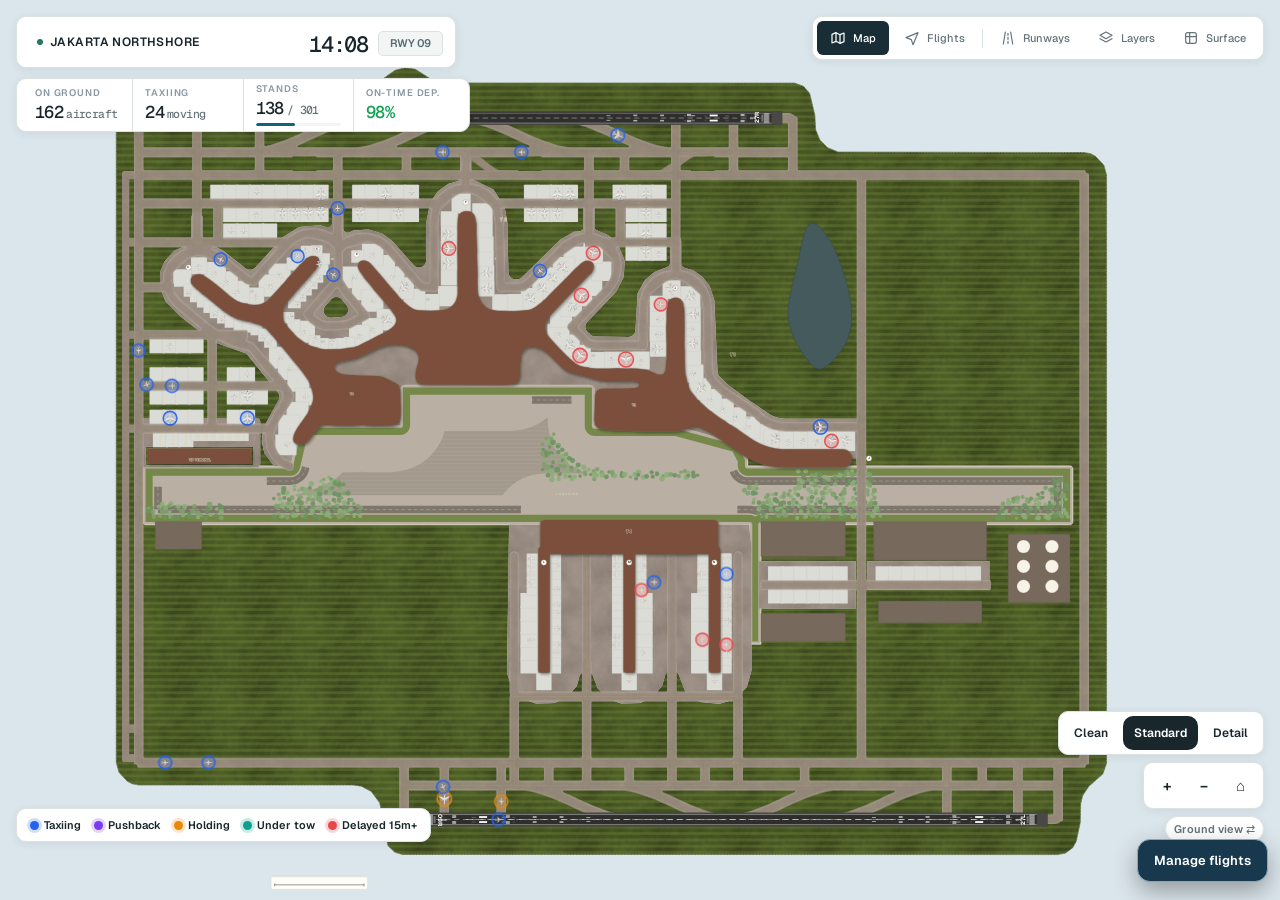
==== Index.html @ 8e3c86de "Add files via upload" ====
<!DOCTYPE html>
<html><head><meta charset="utf-8"/><meta content="width=device-width,initial-scale=1,maximum-scale=1,user-scalable=no" name="viewport"/><title>Jakarta Northshore | Flight Manager v137</title><style>html,body{margin:0;height:100%;background:#eeece6;overflow:hidden;overscroll-behavior:none;position:fixed;width:100%}svg{width:100%;height:100%;display:block;cursor:grab;touch-action:none;user-select:none;-webkit-user-select:none;font-family:"Helvetica Neue",Arial,sans-serif}
.term{fill:#dbc7a6;stroke:#b8a07c;stroke-width:4;stroke-linejoin:round}.t1{fill:none;stroke:#d0b992;stroke-width:2.5;opacity:.7}.t2{fill:none;stroke:#eadcc2;stroke-width:2.5;opacity:.7}
.apron{fill:#eceae4;stroke:#d8d6cd;stroke-width:2.5}.rn{font:700 68px Arial;fill:#fff}
.bxE{fill:#f5f4f0;stroke:#d9bb82;stroke-width:1.5}.bxC{fill:#f5f4f0;stroke:#a6bdd2;stroke-width:1.5}
.ac path{fill:#fff;stroke:#8a8d93;stroke-width:1;vector-effect:non-scaling-stroke}
.jb{stroke:#a39577;stroke-width:5;stroke-linecap:round}
#cn path{fill:none;stroke:#d9b44a;stroke-width:2;stroke-dasharray:8 8;opacity:.75}
#ld path{fill:none;stroke:#e3bf47;stroke-width:2;stroke-linecap:round;opacity:.8}
#ld,.gn,.rl{display:none}.zin #ld{display:inline}.zin .gn{display:inline}.zin .rl{display:inline}
.gn{font:700 13px Arial;fill:#4a3b28}.tb{font:700 15px Arial;fill:#1c1c1c}
.pk{fill:#e0d8c8;stroke:#cfc5b1;stroke-width:3}
.bx{fill:#fffdf8;stroke:#b99b73;stroke-width:3}
.b1{fill:#4a3b28;font-size:56px;font-weight:700;text-anchor:middle}.b2{fill:#4a3b28;font-size:42px;font-weight:700;text-anchor:middle;paint-order:stroke;stroke:#e9dfcd;stroke-width:8}
.b3{fill:#5a4a35;font-size:30px;text-anchor:middle}.b4{fill:#5c5040;font-size:28px;font-weight:600;text-anchor:middle;paint-order:stroke;stroke:#ffffffcc;stroke-width:6px;stroke-linejoin:round}
.pc{fill:#fff;stroke:#7d6a4f;stroke-width:3}.pl{fill:#4a3b28;font-size:34px;font-weight:700;text-anchor:middle;dominant-baseline:middle}
.ti{fill:#3d3223;font:700 70px Georgia,serif}.sub{fill:#6a5a45;font-size:30px}
#lg{position:fixed;left:10px;bottom:10px;max-width:calc(100% - 20px);background:#fffdf8ee;color:#4a3b28;border:1px solid #d6cdb8;border-radius:10px;padding:6px 10px;font:11px Arial;box-shadow:0 2px 8px #0002}#lg .h{cursor:pointer;display:flex;gap:8px;align-items:center}#lg .h b{font-size:12px}#lgb{display:none;margin-top:6px}#lg.open #lgb{display:block}#lg .tw{columns:2;column-gap:14px}#lg table{border-collapse:collapse;margin:2px 0}#lg td,#lg th{padding:0 8px;text-align:right;line-height:1.35}#lg label{display:block}.k{display:inline-block;width:10px;height:10px;margin:0 4px 0 8px;vertical-align:middle;border:2px solid}.k.e{border-color:#d8a24a}.k.c{border-color:#6e9ec7}
</style><style id="live-operations-redesign">
:root{--op-bg:#101317;--op-surf:#1b2026;--op-edge:#323a43;--op-gold:#d5ac70;--op-text:#f5f2e9;--op-muted:#adb5bf}
.hidden-legacy{display:none!important}
#hud{box-sizing:border-box;max-width:580px;padding:0;overflow:hidden;background:rgba(15,19,24,.97);border:1px solid #3c444e;border-radius:18px;color:var(--op-text);box-shadow:0 12px 50px #0005;backdrop-filter:blur(18px)}
.live-nav{padding:13px 16px;display:flex;justify-content:space-between;align-items:center;gap:10px;border-bottom:1px solid var(--op-edge)}
.live-brand{display:flex;align-items:center;gap:7px;flex-wrap:wrap;font-size:11px;font-weight:800;letter-spacing:.09em}.live-brand small{width:100%;margin-left:17px;font-size:10px;color:var(--op-muted);letter-spacing:.06em;font-weight:500}.live-dot{display:inline-block;width:7px;height:7px;flex:none;background:#50d9a3;border-radius:50%;box-shadow:0 0 0 4px #50d9a324}.live-controls{display:flex;gap:5px;flex-shrink:0}#hud .live-controls button{color:#f5f2e9;background:#2a3038;border-color:#414c55;border-radius:9px;font-size:11px;padding:7px 9px}#hud .live-controls button.on{color:#101317;background:var(--op-gold)}
.live-hudline{display:grid;grid-template-columns:1fr 1fr 1fr;padding:12px 16px;gap:8px}.live-hudline>div{min-width:0}.live-label{display:block;font-size:9px;color:var(--op-muted);font-weight:700;letter-spacing:.09em}.live-hudline strong{display:block;margin-top:3px;font-size:17px;font-family:ui-monospace,Menlo,monospace}.live-hudline #flow{background:none;padding:0;color:#f5f2e9;border-radius:0}.live-hudline #pv{color:#58dca9}.live-trafficbar{display:flex;justify-content:space-between;gap:8px;padding:8px 16px;background:#212830;font-size:11px;color:#e9ebed}.live-busy{white-space:nowrap;color:#50d9a3;font-size:9px;letter-spacing:.04em}#hud #stat{padding:9px 16px 11px;color:#acb6c0;font-size:10px;margin:0;border-top:1px solid var(--op-edge)}
#board{background:#15191f;color:var(--op-text);border-color:#414951;border-radius:20px;width:min(630px,calc(100% - 20px));height:min(78vh,760px);box-shadow:0 18px 70px #0008}
#board .bh{padding:13px;gap:7px;background:#1c2229;border-color:#353d45;flex-wrap:wrap}#board .bh button{color:#dce0e4;background:#252c34;border:1px solid #404b55;font-size:12px;padding:9px 12px}#board .bh button.on{background:#d5ac70;color:#15191f;border-color:#d5ac70}#bQ{color:#f5f2e9;background:#11161c;border-color:#46505b;padding:9px 10px;font-size:12px;min-width:100px}#bQ::placeholder{color:#9ea8b3}
.live-board-intro{padding:17px 17px 12px;border-bottom:1px solid #303942}.live-board-intro h3{font-size:24px;margin:6px 0 4px;letter-spacing:-.04em}.live-board-intro p{color:#a6b0bb;margin:0;font-size:11px}.live-ind{font-size:9px;color:#69dfaf;display:inline-flex;gap:8px;align-items:center;letter-spacing:.1em;font-weight:800}
.live-board-row{display:grid;grid-template-columns:36px minmax(0,1fr) 77px;width:100%;gap:10px;padding:16px;text-align:left;background:transparent;color:#f5f2e9;border:0;border-bottom:1px solid #2b343d;cursor:pointer}.live-board-row:hover{background:#252e38}.live-board-logo{padding-top:2px}.live-board-flight{display:flex;gap:8px;align-items:center;flex-wrap:wrap}.live-board-flight b{font-size:15px}.live-board-flight span{font-size:11px;color:#bac3cd}.live-board-details>strong{display:block;font-size:13px;margin:4px 0}.live-board-sub{font-size:11px;color:#a9b3bd}.live-board-sub i{font-style:normal;margin:0 3px}.live-board-status{display:inline-block;margin-top:8px;font-size:10px;padding:4px 8px;border-radius:99px;background:#354253;color:#dfe5ec}.live-board-status.done,.live-board-status.park{background:#1a4534;color:#88e5b3}.live-board-status.hold,.live-board-status.tax{background:#48371c;color:#ffd58a}.live-board-status.dep,.live-board-status.arr,.live-board-status.final{background:#243f61;color:#a7d1ff}.live-board-times{text-align:right}.live-board-times b{display:block;font-size:17px}.live-board-times span{display:block;font-size:10px;color:#a2adba;margin-top:7px}.live-board-times strong{display:block;font-size:13px;margin-top:2px}.live-board-times small{display:block;color:#d5ac70;font-size:10px;margin-top:10px}
#card{background:#151a20;color:#f3f1e9;border-color:#414951;padding:0;overflow:auto;width:380px;max-height:calc(100% - 20px);border-radius:20px;box-shadow:0 18px 70px #0008}
.live-flight-head{background:linear-gradient(145deg,#292f36,#171d25);padding:18px;border-bottom:1px solid #39414b}.live-flight-top{display:flex;justify-content:space-between;align-items:center;color:#acb6c0;font-size:10px}.live-mainline{display:flex;gap:10px;align-items:center;margin-top:16px}.live-mainline strong{display:block;font-size:26px;letter-spacing:-.035em}.live-mainline small{display:block;font-size:12px;color:#acb6c0}.live-route{display:grid;grid-template-columns:1fr auto 1fr;align-items:center;gap:8px;margin-top:22px}.live-route>div:last-child{text-align:right}.live-route b{font-size:29px;letter-spacing:-.03em}.live-route span{display:block;font-size:11px;color:#b6bec7}.live-route-mid{text-align:center;color:#d5ac70;font-size:19px}.live-route-mid small{display:block;color:#a6b0bb;font-size:9px;letter-spacing:.11em}
.live-card-technical{padding:12px 18px}.live-card-title{display:flex;justify-content:space-between;gap:8px;color:#e6ebec;font-weight:700;font-size:12px;margin-bottom:7px}.live-card-title span{font-weight:400;color:#9aa7b3;font-size:9px;text-align:right}.live-card-technical .cht span,.live-card-technical .rs,.live-card-technical .cn{color:#acb6c0}.live-card-technical .chb button{color:#f5f2e9;background:#29323d;border-color:#47515e}.live-card-technical .chip{color:#16201c}.live-card-technical .gr>div span,.live-card-technical .tm span{color:#adbac5}.live-card-technical .gr>div b,.live-card-technical .tm b,.live-card-technical .rt b{color:#f5f2e9}
.live-flight-meta{padding:10px 18px 16px;display:grid;grid-template-columns:1fr 1fr;gap:14px;border-top:1px solid #333d46}.live-flight-meta span,.live-rotation span{display:block;font-size:10px;color:#aeb8c2}.live-flight-meta b{display:block;font-size:13px;margin-top:3px}.live-rotation{background:#212932;padding:13px 18px}.live-rotation b{font-size:15px;display:block;margin:3px 0}
#card .ch{align-items:start}#card .ch .chl{max-width:66%}#card .gr,#card .tms{border-color:#35404a}#card .cn{line-height:1.5}
@media(max-width:700px){#hud{left:8px;top:8px;width:calc(100% - 16px)}.live-nav{padding:10px 11px}.live-brand{font-size:9px}.live-brand small{font-size:9px}.live-hudline{padding:10px 12px}.live-hudline strong{font-size:15px}#hud #stat{font-size:9px}#board{left:5px;right:5px;bottom:5px;width:calc(100% - 10px);height:75vh}#card{left:5px;right:5px;bottom:5px;top:auto;width:calc(100% - 10px);max-height:63vh}.live-board-row{padding:12px;gap:8px}.live-board-flight span{font-size:10px}}
</style><style>/* V10 surface markings are decorative SVG overlays, not aircraft-path modifications */.rwy-v10{opacity:.96}#s:not(.zin) .rwy-v10{opacity:.74}#s .rwy-v10 text{paint-order:stroke;stroke-linejoin:round}</style><style id="v11-stand-realism">
/* V11: aircraft stands are operational markings, not colored parking boxes. */
#sg .bxE,#sg .bxC{fill:none!important;stroke:#a9afb0!important;stroke-width:1.15!important;stroke-dasharray:8 13!important;opacity:.31!important}
.map-canvas.map-wide #sg .bxE,.map-canvas.map-wide #sg .bxC{opacity:.09!important}
.map-canvas.map-close #sg .bxE,.map-canvas.map-close #sg .bxC{opacity:.24!important}
.map-canvas.map-detail #sg .bxE,.map-canvas.map-detail #sg .bxC{opacity:.42!important;stroke:#828e90!important}
#standOpsV11{pointer-events:none;opacity:.8}
#standOpsV11 .stand-leadin{fill:none;stroke:#d4ae45;stroke-width:2.7;stroke-linecap:round;stroke-linejoin:round}
#standOpsV11 .stand-stop{fill:none;stroke:#fbf8e9;stroke-width:2.5;stroke-linecap:square}
.map-canvas.map-wide #standOpsV11{opacity:.12!important}
.map-canvas:not(.map-close):not(.map-detail) #standOpsV11{opacity:.25}
.map-canvas.v9-clean #standOpsV11{opacity:.14!important}
.map-canvas.v9-detail #standOpsV11{opacity:1!important}
.map-canvas.map-detail #standOpsV11 .stand-leadin{stroke-width:3.4}
/* The old boxed-stand shading had become the visual focus; keep concrete aprons continuous. */
#cn{opacity:.26!important}
.map-canvas.map-wide #cn{opacity:.09!important}
.map-canvas.v9-detail #cn{opacity:.48!important}
</style><style id="v14-runway-modes">
#runway-panel{position:fixed;z-index:5;top:var(--layTop,140px);right:12px;width:min(275px,calc(100vw - 24px));padding:11px 12px;border:1px solid #344656;border-radius:14px;background:#131c25f0;color:#edf3f7;font:12px -apple-system,BlinkMacSystemFont,'Segoe UI',sans-serif;box-shadow:0 7px 23px #0003;backdrop-filter:blur(12px)}
#runway-panel .rm-header{display:flex;justify-content:space-between;align-items:center;gap:8px;font-size:10px;letter-spacing:.07em}#rmMode{font-weight:500;color:#c9d2dc;font-size:10px;letter-spacing:0}
.rm-buttons{display:grid;grid-template-columns:repeat(3,1fr);gap:4px;margin-top:10px}.rm-buttons button{border:1px solid #435364;background:#202c38;color:#e9eff5;padding:8px 2px;border-radius:8px;font:600 11px inherit;cursor:pointer}.rm-buttons button.on{background:#c9a16d;color:#19212a;border-color:#c9a16d}
.rm-desc{font-size:10.5px;color:#bdc9d5;margin-top:8px;line-height:1.4}#rmCompare{background:transparent;color:#edd0a4;border:0;border-top:1px solid #354452;margin-top:9px;padding:10px 0 0;text-align:left;font-size:11px;cursor:pointer;width:100%}#rmResults{font-size:10px;color:#d9e3ec;line-height:1.5;margin-top:5px}#rmResults table{width:100%;border-collapse:collapse}#rmResults td,#rmResults th{padding:4px 2px;text-align:right;border-bottom:1px solid #334453;font-size:10px}#rmResults td:first-child,#rmResults th:first-child{text-align:left}#rmResults .active{color:#f4ca8e;font-weight:700}
@media(max-width:700px){#runway-panel{left:12px;right:auto;top:var(--layTop,112px);padding:8px 10px;width:min(290px,calc(100vw - 24px))}#runway-panel .rm-desc{display:none}#runway-panel #rmCompare{padding-top:7px;margin-top:6px}#runway-panel .rm-buttons{margin-top:6px}}
</style><style id="v18-engineering-surfaces">
/* V18: presentation-only aviation cartography. Never modifies the navigation network. */
#s #v18-apron-ops,#s #v18-junction-markings{pointer-events:none}
#s #v18-apron-ops{opacity:.38;transition:opacity .2s}
#s.map-wide #v18-apron-ops{opacity:0}
#s.map-close #v18-apron-ops{opacity:.29}
#s.map-detail #v18-apron-ops{opacity:.84}
#s.v17-surface #v18-apron-ops{opacity:.85}
#s.v17-surface.map-detail #v18-apron-ops{opacity:1}
#s .v18-equipment-zone{fill:none;stroke:#edf0e9;stroke-width:1.8;stroke-dasharray:9 7;opacity:.7}
#s .v18-safety{fill:none;stroke:#bf704d;stroke-width:1.5;stroke-dasharray:10 8;opacity:.68}
#s .v18-stand-hatch{stroke:#f2eee3;stroke-width:1.25;opacity:.7}
#s .v18-service-road{stroke:#f1efe7;stroke-width:1.7;stroke-dasharray:12 7;opacity:.65;fill:none}
#s #v18-junction-markings{opacity:.35}
#s.map-wide #v18-junction-markings{opacity:0}
#s.map-detail #v18-junction-markings{opacity:.7}
#s.v17-surface #v18-junction-markings{opacity:.82}
#s .v18-centerline-shadow{fill:none;stroke:#6b654a;stroke-width:3.2;opacity:.13}
#s .v18-centerline-hi{fill:none;stroke:#f8d45c;stroke-width:1.1;opacity:.5}
#s #tg .term{filter:drop-shadow(5px 7px 4px #3c47422e)}
#s #roof-v13{opacity:.95!important}
#s #v18-roof-light{pointer-events:none;opacity:.44}
#s #v18-roof-light path{fill:none;stroke:#f8f6e9;stroke-width:9;opacity:.25}
#s.map-wide #v18-roof-light{opacity:.15}
#s.map-detail #v18-roof-light{opacity:.8}
#s.v17-surface #v18-roof-light{opacity:.77}
#s #v18-gse-labels{pointer-events:none;opacity:0}
#s.map-detail #v18-gse-labels{opacity:.8}
#s #v18-gse-labels text{font:600 12px ui-monospace,Menlo,monospace;fill:#505b5b;paint-order:stroke;stroke:#d7d9d2;stroke-width:3}
@media(prefers-reduced-motion:reduce){#s #v18-apron-ops{transition:none}}
</style><style id="v20-architecture-style">
/* V20 architectural roof and dispersed remote-stand pavement; purely visual. */
#v20-roof{pointer-events:none}#v20-roof .roof-bay{fill:#d7c8ac;stroke:#b5a487;stroke-width:2.1}
#v20-roof .roof-bay.alt{fill:#e3d5bb}#v20-roof .roof-bay.core{fill:#c8b797}
#v20-roof .roof-seam{stroke:#b5a78d;stroke-width:2;opacity:.7;fill:none}
#v20-roof .roof-skylight{fill:#9db9c1;stroke:#eff5eb;stroke-width:2;opacity:.85}
#v20-roof .roof-crown{stroke:#faf1dc;stroke-width:3;opacity:.72;fill:none}
#v20-remote-aprons{pointer-events:none}#v20-remote-aprons .pad{fill:#dcdcd6;stroke:#aeb5b4;stroke-width:2}
#v20-remote-aprons .edge{fill:none;stroke:#f6f7ed;stroke-width:1.5;stroke-dasharray:11 10;opacity:.8}
#v20-remote-aprons .svc{fill:none;stroke:#b7b5a7;stroke-width:3;stroke-dasharray:14 9;opacity:.9}
#v20-remote-aprons .gse{fill:#a7aeb1;stroke:#f2f1e8;stroke-width:1.3}
#v20-objects{pointer-events:none}#v20-objects .service-building{fill:#c9cbbf;stroke:#9b9f93;stroke-width:3}
#v20-objects .service-roof{fill:none;stroke:#e8e9dc;stroke-width:3}
.map-canvas.map-wide #v20-roof{opacity:.56}.map-canvas.map-wide #v20-remote-aprons .edge,.map-canvas.map-wide #v20-remote-aprons .svc,.map-canvas.map-wide #v20-remote-aprons .gse{display:none}
.map-canvas:not(.map-detail):not(.map-close) #v20-roof .roof-seam{opacity:.35}
.map-canvas:not(.map-detail):not(.map-close) #v20-remote-aprons .gse{display:none}
</style><style id="v22-terminal-calm">
/* single calm roof: remove banded bays, skylights, bay pattern and hatching */
html body #roof-v13,html body #v18-roof-light,html body #v20-roof .roof-seam,html body #v20-roof .roof-skylight,html body #v20-roof .roof-crown{display:none!important}
html body #v20-roof .roof-bay,html body #v20-roof .roof-bay.alt,html body #v20-roof .roof-bay.core{fill:#e6d6b8!important;stroke:none!important;opacity:1!important}
html body #v20-roof .roof-bay,html body #v20-roof .roof-bay.alt,html body #v20-roof .roof-bay.core{fill:#e5d5b6!important;stroke:#e5d5b6!important;stroke-width:3px!important}
html body #tg .term{fill:#e3d3b4!important;stroke:#bba580!important;stroke-width:3!important;filter:drop-shadow(0 6px 5px #2f3a3a30)!important}
html body #tg .t1{stroke:#cdb892!important;opacity:.55!important}
html body #tg .t2{stroke:#f3ead8!important;opacity:.7!important;stroke-width:2.5!important}
/* labels: names on terminals only, no empty cards */
html body .map-canvas:not(.map-detail) .bx{display:none!important}
html body .b1{font-size:50px!important;letter-spacing:.06em;fill:#5b4a33!important;paint-order:stroke;stroke:#f1e6d1;stroke-width:9px;stroke-linejoin:round}
html body .bx{rx:18;fill:#fffaf0!important;stroke:#cdb892!important;stroke-width:2!important;filter:drop-shadow(0 2px 3px #0002)}
/* apron: calmer tone, stand furniture only when close or in detail */
html body .apron{fill:#d3d5cf!important;stroke:#b9bdb6!important;stroke-width:2!important}
html body .map-canvas:not(.map-detail) #ld,html body .map-canvas:not(.map-detail) #cn,html body .map-canvas:not(.map-detail) #v18-apron-ops,html body .map-canvas:not(.map-detail) #standOpsV11,html body .map-canvas:not(.map-detail) #v18-gse-labels,html body .map-canvas:not(.map-detail) #v18-junction-markings{display:none!important}
html body .map-canvas.map-detail #ld{opacity:.55}
html body .map-canvas.map-detail #v18-apron-ops,html body .map-canvas.map-detail #standOpsV11{opacity:.5}
html body .map-canvas.map-close #sg .bxE,html body .map-canvas.map-close #sg .bxC{opacity:.16!important}
</style><style id="v24-art">
html body .apron{fill:#d9d3cf!important;stroke:#bdb6b2!important}

html body .map-canvas.map-wide #v24-trees circle:nth-child(odd){display:none}
</style><style id="v27-term-detail-css">
html body #tg .term{fill:#7b4f3b!important;stroke:none!important;filter:drop-shadow(0 3px 6px rgba(60,80,100,.28))}
html body #v20-roof,html body #sg .jb{display:none!important}
html body .map-canvas:not(.map-detail) .stand-leadin{opacity:.25}
html body .map-canvas.map-wide #v27-term-detail path:nth-of-type(n+3),html body .map-canvas.map-wide #v27-term-detail g{display:none}
html body .gn{paint-order:stroke;stroke:#fff;stroke-width:3px;fill:#33424f}
</style><style id="v58-rotation-details">
html body #card .v58-rotation{padding:3px 16px 20px;color:#1b2931;font:13px -apple-system,BlinkMacSystemFont,'Segoe UI',sans-serif}
html body #card .v58-heading{display:flex;align-items:flex-start;justify-content:space-between;gap:8px;margin:3px 0 14px}
html body #card .v58-heading strong{font-size:15px}html body #card .v58-heading span{font-size:10px;color:#52626d;white-space:nowrap;margin-top:3px}
html body #card .v58-stage{background:#fff;border:1px solid #d9e1e1;border-radius:14px;padding:13px;margin:0 0 12px;box-shadow:0 2px 9px #1b30300a}
html body #card .v58-leg-head{display:grid;grid-template-columns:1fr auto;align-items:center;gap:2px 8px}html body #card .v58-leg-head span{font-size:10px;font-weight:800;letter-spacing:.09em;color:#67747d}html body #card .v58-leg-head strong{font-size:19px;color:#142630}html body #card .v58-leg-head small{grid-column:1 / -1;font-size:11px;color:#566772}
html body #card .v58-route{display:flex;gap:9px;align-items:center;margin:15px 0 12px}html body #card .v58-route b{font-size:23px;letter-spacing:-.04em}html body #card .v58-route span{color:#9aabb2}html body #card .v58-route small{margin-left:auto;text-align:right;max-width:46%;font-size:10px;color:#52646e}
html body #card .v58-pair{display:grid;gap:0;border-top:1px solid #e1e7e7}html body #card .v58-event{display:grid;grid-template-columns:minmax(0,1fr) auto;gap:2px 8px;padding:9px 0;border-bottom:1px solid #edf0f0}html body #card .v58-event:last-child{border-bottom:0}html body #card .v58-event span{font-size:12px;color:#40525c}html body #card .v58-event b{font-size:14px;color:#152731;font-variant-numeric:tabular-nums}html body #card .v58-event small{grid-column:1/-1;font-size:10px;color:#70818a}
html body #card .v58-turn{background:#e7eeed;border:1px solid #cfdbd9;border-radius:14px;padding:14px;margin:0 0 12px}html body #card .v58-turn-title{display:flex;justify-content:space-between;align-items:center;gap:8px;margin-bottom:13px}html body #card .v58-turn-title span{font-size:11px;letter-spacing:.06em;font-weight:800;color:#304b4d}html body #card .v58-turn-title strong{font-size:12px;color:#213942}
html body #card .v58-turn-grid{display:grid;grid-template-columns:1fr 1fr;gap:10px}html body #card .v58-turn-grid>div{background:#fff;border-radius:9px;padding:11px}html body #card .v58-turn-grid small{display:block;color:#586b73;font-size:10px;margin-bottom:5px}html body #card .v58-turn-grid b{font-size:19px}html body #card .v58-meter{height:4px;background:#c9d7d6;border-radius:8px;margin:13px 0}html body #card .v58-meter span{display:block;width:100%;height:100%;background:#658e91;border-radius:8px}
html body #card .v58-note{font-size:11px;line-height:1.55;color:#415963;margin:9px 0 0}html body #card .v58-swing{margin-top:11px;font-weight:750;font-size:11px;color:#36645d;padding:8px;border:1px solid #aaccc4;border-radius:8px;background:#f4faf8}
html body #card .v58-unlinked{padding:15px;border:1px dashed #b8c7cb;border-radius:12px;color:#50646e;font-size:12px;margin-bottom:11px}html body #card .v58-standalone{padding:12px 15px}
@media(max-width:390px){html body #card .v58-heading{display:block}html body #card .v58-heading span{display:block;margin-top:4px}html body #card .v58-route small{max-width:40%}}
</style><style id="v83-geist-system">
/* v83: single typography authority across the simulation, boards and overlays.
   Fonts are named with Google Fonts as optional remote delivery. Offline single-file
   deployments gracefully fall back to the OS sans/mono fonts. */
@import url('https://fonts.googleapis.com/css2?family=Geist:wght@400;500;600;700&family=Geist+Mono:wght@400;500;600&display=swap');
:root,html,html body{
 --jn-font:"Geist","Inter",-apple-system,BlinkMacSystemFont,"Segoe UI",Arial,sans-serif;
 --jn-mono:"Geist Mono","SFMono-Regular",Consolas,"Liberation Mono",monospace;
 --u-font:var(--jn-font);
 --jn-regular:400;--jn-medium:500;--jn-semibold:600;
 --jn-display:24px;--jn-title:18px;--jn-body:13px;--jn-caption:11px;
 --jn-tight:-.025em;--jn-label:.055em;
}
html body,html body button,html body input,html body select,html body textarea,
html body #hud,html body #card,html body #board,html body #lay,
html body #lg,html body #runway-panel,html body #ops-v16,
html body #v9-tools,html body #v16-map-key,html body #v70-kpi,
html body #v74-ac,html body #v79-audit,
html body #v49-modal,html body #v49-detail,
html body #s text,html body svg text{
 font-family:var(--jn-font)!important;
 font-synthesis:none;
 -webkit-font-smoothing:antialiased;
 text-rendering:optimizeLegibility;
}
/* Data-first hierarchy: normal text should be quiet. */
html body #hud .live-brand, html body #hud .live-brand b,
html body #v74-ac .top b,html body #v79-audit h1,
html body #card h2,html body #board h2,
html body #v74-ac .v81-id h1{
 font-family:var(--jn-font)!important;font-weight:600!important;letter-spacing:var(--jn-tight)!important;
}
html body #hud .live-label,html body #board .live-label,
html body #card .live-label,html body #v74-ac .v81-grid span,
html body #v74-ac .v81-id small,html body #v74-ac .v81-year,
html body #v79-audit .metric span{
 font-family:var(--jn-font)!important;font-weight:500!important;
 letter-spacing:var(--jn-label)!important;
}
html body #board .jb-main strong,html body #card .v53-hero-top strong,
html body #card .v58-leg-head strong,
html body #card .v58-heading strong,html body #v74-ac .v81-flight,
html body #v74-ac .v81-line b,html body #v74-ac .v81-date,
html body #v74-ac .v81-grid b,
html body #v79-audit .audit-row b{
 font-family:var(--jn-font)!important;font-weight:600!important;
 letter-spacing:-.015em!important;
}
html body #hud .live-hudline strong,html body #hud #clk,
html body #board .jb-time b,html body #board .jb-gate b,
html body #card .v58-event b,html body #card .v58-turn-grid b,
html body #card .tms b,html body #card .jc-tele b,
html body #v70-kpi .v70k b,
html body #v74-ac .v78-time b,
html body #v79-audit .metric b{
 font-family:var(--jn-mono)!important;font-weight:500!important;
 font-variant-numeric:tabular-nums slashed-zero!important;
 letter-spacing:-.035em!important;
}
html body #card .v57-tabs button,html body #board .bh button,
html body #hud button,html body #runway-panel button,
html body #ops-v16 button,html body #v79-audit button,
html body #v74-ac button{
 font-family:var(--jn-font)!important;font-weight:500!important;
 letter-spacing:0!important;
}
html body #v74-ac .v81-pill,html body #v74-ac .v78-chip,
html body #v74-ac .v77-pair,html body #card .chip,
html body #board .live-board-status{
 font-family:var(--jn-font)!important;font-weight:500!important;
 letter-spacing:0!important;
}
/* Replace device-dependent emoji on aircraft history with typographic vector-like text glyphs. */
html body #v74-ac .v81-line i{
 font-family:var(--jn-font)!important;font-weight:500!important;
 font-style:normal!important;color:#8294a0!important;
}
/* Unified aircraft history density: headings and status cannot overshadow routes. */
html body #v74-ac .v81-id h1{font-size:25px!important;line-height:1.13!important}
html body #v74-ac .v81-flight{font-size:13.5px!important}
html body #v74-ac .v81-line b{font-size:15px!important}
html body #v74-ac .v81-meta{font-size:11.5px!important;font-weight:400!important}
html body #v74-ac .v81-day{font-weight:500!important}
html body #v74-ac .v81-pill{font-size:10px!important}
/* Give numeric data its own typeface even against legacy font shorthands. */
html body #hud #clk{font:500 21px/1.1 var(--jn-mono)!important;font-variant-numeric:tabular-nums!important}
html body #hud .live-hudline strong{font:500 18px/1.1 var(--jn-mono)!important;font-variant-numeric:tabular-nums!important}
html body #board .jb-time b{font:500 18px/1.1 var(--jn-mono)!important}
html body #board .jb-gate b{font:500 20px/1.1 var(--jn-mono)!important}
html body #v70-kpi .v70k b{font:500 17px/1.1 var(--jn-mono)!important}
html body #v74-ac .v78-time b{font:500 19px/1.1 var(--jn-mono)!important}
/* Legacy SVG labels preserve their established sizes and positioning. */
@media(max-width:700px){
 html body #v74-ac .v81-id h1{font-size:24px!important}
 html body #board .jb-main strong{font-size:15px!important}
 html body #v74-ac .v81-line b{font-size:14px!important}
}
</style><style id="v90-customer-facing">#v79-launch,#v89-open,#v79-audit,#v84-util,#v86-review,#v89-overlay{display:none!important}</style><style id="v97-unified-customer-design">
/* JN v97: one passenger-facing interface language; no schedule or simulation edits. */
:root{
 --jn-bg:#f3f6f9;--jn-surface:#fff;--jn-soft:#f5f7fa;--jn-ink:#132536;
 --jn-muted:#617486;--jn-edge:#e1e8ef;--jn-accent:#2563eb;
 --jn-good:#15845c;--jn-warn:#aa6815;--jn-bad:#bb4b4b;
 --jn-radius:14px;--jn-radius-sm:9px;
 --jn-elevation:0 2px 8px rgba(15,33,52,.045),0 12px 34px rgba(15,33,52,.09);
 --u-ink:var(--jn-ink);--u-sub:var(--jn-muted);--u-line:var(--jn-edge);
 --u-chip:var(--jn-soft);--u-card:#fff;--u-acc:var(--jn-accent);--u-r:var(--jn-radius);
}
/* Shared outer sheet/card language. */
html body #card,html body #board,html body #v74-ac{color:var(--jn-ink)!important;background:var(--jn-bg)!important;font-family:var(--jn-font)!important}
html body #card{background:#fff!important;border:1px solid var(--jn-edge)!important;border-radius:var(--jn-radius)!important;box-shadow:var(--jn-elevation)!important}
html body #hud,html body #ops-v16,html body #v70-kpi,html body #lg,
html body #lay,html body #runway-panel,html body #v9-tools .v9-stack,
html body #v9-tools .v9-zoom{border-color:var(--jn-edge)!important;border-radius:var(--jn-radius)!important;box-shadow:var(--jn-elevation)!important}
/* A common typography hierarchy: 400 body / 500 labels / 600 emphasis. */
html body #card small,html body #board small,html body #v74-ac small{font-family:var(--jn-font)!important}
html body #card .jc-route b,html body #board .jb-time b,
html body #v74-ac .v81-id h1{font-weight:600!important;letter-spacing:-.035em!important}
html body #card .v53-time-grid b,html body #card .tms b,
html body #v74-ac .v78-time b,html body #v74-ac .v81-meta{
 font-family:var(--jn-mono)!important;font-weight:500!important;font-variant-numeric:tabular-nums!important}
/* Flight card: simplify nested panels and repeated grey fills. */
html body #card .v53-hero{background:#182c3e!important;color:#fff!important;border-radius:var(--jn-radius)!important;box-shadow:none!important}
html body #card .v53-time-grid>div,html body #card .tms>.tm,
html body #card .jc-tele>div{background:var(--jn-soft)!important;border:1px solid var(--jn-edge)!important;border-radius:var(--jn-radius-sm)!important;box-shadow:none!important}
html body #card .jc-gate,html body #card .v70-chain{border:1px solid var(--jn-edge)!important;border-radius:var(--jn-radius-sm)!important;box-shadow:none!important}
html body #card .v57-tabs{background:#fff!important;border-bottom:1px solid var(--jn-edge)!important}
html body #card .v57-tabs button{border-radius:var(--jn-radius-sm)!important}
/* Flight board: remove competing dark, industrial display language. */
html body #board{border:1px solid var(--jn-edge)!important;box-shadow:var(--jn-elevation)!important}
html body #board .bh,html body #board #bF{background:#fff!important;border-bottom:1px solid var(--jn-edge)!important}
html body #board .bh button,html body #board #bF button{font-weight:500!important;border-radius:var(--jn-radius-sm)!important}
html body #board .bh button.on,html body #board #bF button.on{background:#eaf1ff!important;color:#1a56c3!important}
html body #board #bQ{background:var(--jn-soft)!important;border:1px solid var(--jn-edge)!important;color:var(--jn-ink)!important;border-radius:var(--jn-radius-sm)!important}
html body #board #v46-board-summary{background:var(--jn-soft)!important;color:var(--jn-muted)!important;border-bottom:1px solid var(--jn-edge)!important;font-weight:500!important;letter-spacing:.02em!important}
html body #board #bList{background:#fff!important}
html body #board #bList .jb-hour{background:#eef2f6!important;color:#496073!important;border-block:1px solid var(--jn-edge)!important;font-weight:600!important}
html body #board #bList .jb-row{background:#fff!important;color:var(--jn-ink)!important;border-bottom:1px solid var(--jn-edge)!important;transition:background .15s!important}
html body #board #bList .jb-row:hover{background:#f5f8fc!important}
html body #board #bList .jb-main strong,html body #board #bList .jb-time b,
html body #board #bList .jb-gate b{color:var(--jn-ink)!important;font-weight:600!important}
html body #board #bList .jb-meta,html body #board #bList .jb-main small{color:var(--jn-muted)!important}
html body #board #bList .jb-s.ok{color:var(--jn-good)!important}
html body #board #bList .jb-s.late{color:var(--jn-bad)!important}
html body #board #bList .jb-s.warn{color:var(--jn-warn)!important}
html body #board #bList .jb-s.blue{color:#225fc5!important}
/* Aircraft history: same surface hierarchy, radius, status semantics as flights. */
html body #v74-ac{background:var(--jn-bg)!important;color:var(--jn-ink)!important}
html body #v74-ac .top{background:#fff!important;color:var(--jn-ink)!important;border-bottom:1px solid var(--jn-edge)!important;box-shadow:0 1px 3px rgba(15,33,52,.035)!important}
html body #v74-ac .top b,html body #v74-ac .top .back{color:var(--jn-ink)!important;font-weight:600!important}
html body #v74-ac .v81-head{background:#182c3e!important;color:#fff!important;border-bottom:0!important}
html body #v74-ac .v81-id h1{color:#fff!important}
html body #v74-ac .v81-grid{border-color:#455768!important}
html body #v74-ac .v81-grid .cell{border-color:#455768!important}
html body #v74-ac .v81-year,html body #v74-ac .v81-day,
html body #v74-ac .v78-day{background:#eaf0f5!important;color:#395166!important;border-color:var(--jn-edge)!important;font-weight:600!important}
html body #v74-ac .v81-leg,html body #v74-ac .v78-card{background:#fff!important;border-bottom:1px solid var(--jn-edge)!important}
html body #v74-ac .v81-flight,html body #v74-ac .v81-line b,
html body #v74-ac .v78-rte{color:var(--jn-ink)!important;font-weight:600!important}
html body #v74-ac .v81-pill,html body #v74-ac .v78-chip{
 border-radius:6px!important;font-weight:500!important}
html body #v74-ac .v81-pill.pair,html body #v74-ac .v78-chip.pair{background:#e9f6f0!important;color:#176e50!important}
html body #v74-ac .v81-pill.late,html body #v74-ac .v78-chip.warn{background:#fff1de!important;color:#996019!important}
html body #v74-ac .v81-pill.live{background:#eaf1ff!important;color:#245cc0!important}
html body #v74-ac .v81-dot.ok{background:var(--jn-good)!important}
html body #v74-ac .v81-dot.late{background:var(--jn-warn)!important}
html body #v74-ac .v81-code{background:var(--jn-soft)!important;border-radius:6px!important;color:var(--jn-muted)!important}
html body #v74-ac .v78-box{background:var(--jn-soft)!important;border:1px solid var(--jn-edge)!important;border-radius:var(--jn-radius-sm)!important}
/* Uniform interaction affordance and compact screens. */
html body :is(#card,#board,#v74-ac) button:focus-visible{outline:2px solid var(--jn-accent)!important;outline-offset:2px!important}
@media(max-width:700px){html body #board{border-radius:16px 16px 0 0!important}html body #card{border-radius:16px!important}}
</style>

<style id="v100-history-and-status">
/* v100: Preserve aircraft history row structure; scan flight times on the right. */
html body #v74-ac .v100-leg{padding:13px 16px!important}
html body #v74-ac .v100-leg .v81-leghead{display:flex!important;align-items:center;gap:8px!important;flex-wrap:wrap!important;min-width:0}
html body #v74-ac .v100-leg .v81-flight{font-family:var(--jn-font),sans-serif!important;font-weight:600!important;font-size:15px!important;letter-spacing:-.02em!important}
html body #v74-ac .v100-leg .v81-date{font-family:var(--jn-font),sans-serif!important;font-weight:500!important;font-size:12px!important}
html body #v74-ac .v100-leg .v81-dot{width:7px!important;height:7px!important;background:#277962!important}
html body #v74-ac .v100-leg .v81-dot.late{background:#c77d30!important}
html body #v74-ac .v100-leg .v81-dot.live{background:#277962!important}
html body #v74-ac .v100-leg .v100-pair{font-family:var(--jn-font),sans-serif;color:#73838a;font-size:11px;line-height:1.35;margin-left:auto;text-align:right;font-weight:400}
html body #v74-ac .v100-leg .v100-sep{color:#9ca9ad;margin:0 2px}
html body #v74-ac .v100-leg .v100-status{font-size:10px;font-weight:600;letter-spacing:.02em;color:#a86a22}
html body #v74-ac .v100-leg .v100-status.live{color:#24765e}
html body #v74-ac .v100-legbody{display:grid;grid-template-columns:minmax(0,1fr) auto;column-gap:9px;align-items:start;margin-top:12px}
html body #v74-ac .v100-leg .v81-route{display:grid;grid-template-rows:repeat(2,minmax(30px,auto));align-items:center;gap:6px!important;margin-top:0!important;min-width:0}
html body #v74-ac .v100-leg .v81-line{gap:5px!important;min-height:30px;min-width:0;flex-wrap:nowrap!important}
html body #v74-ac .v100-leg .v81-line i{width:15px;flex:0 0 15px;font-size:16px}
html body #v74-ac .v100-leg .v81-line b{font-family:var(--jn-font),sans-serif!important;font-weight:600!important;font-size:14px!important;overflow:hidden;text-overflow:ellipsis;white-space:nowrap;min-width:0}
html body #v74-ac .v100-leg .v81-code{padding:3px 4px!important;flex:0 0 auto;font-size:10px!important;font-weight:500!important;border-radius:4px!important}
html body #v74-ac .v100-times-col{display:grid;grid-template-rows:repeat(2,minmax(30px,auto));gap:6px;align-items:center}
html body #v74-ac .v100-times{display:grid;grid-template-columns:76px 76px;gap:6px;align-items:center;min-height:30px}
html body #v74-ac .v100-time{display:flex;align-items:baseline;justify-content:flex-end;gap:4px;white-space:nowrap}
html body #v74-ac .v100-time small{font:500 9px/1.4 var(--jn-font),sans-serif!important;color:#849198!important}
html body #v74-ac .v100-time b{font:500 13px/1.3 var(--jn-mono),monospace!important;color:#1b2e35!important;letter-spacing:-.045em!important;font-variant-numeric:tabular-nums!important}
html body #v74-ac .v100-time.actual b{font-weight:600!important}
html body #v74-ac .v100-time sup{font:500 8px var(--jn-font),sans-serif;letter-spacing:0;color:#778891;margin-left:1px;vertical-align:super}
@media(max-width:390px){
 html body #v74-ac .v100-leg{padding-left:12px!important;padding-right:12px!important}
 html body #v74-ac .v100-legbody{column-gap:5px}
 html body #v74-ac .v100-times{grid-template-columns:69px 69px;gap:4px}
 html body #v74-ac .v100-time{gap:3px}
 html body #v74-ac .v100-time b{font-size:12px!important}
 html body #v74-ac .v100-leg .v81-line b{font-size:13px!important}
}
/* Accessible status information: light neutral surface and readable contrast. */
html body #card .v53-hero{background:#eef5f3!important;color:#1b3034!important;border:1px solid #d9e7e2!important;box-shadow:none!important;border-radius:8px!important}
html body #card .v53-hero-top strong{color:#193931!important}
html body #card .v53-hero-top small{color:#536a66!important}
html body #card .v53-hero p{color:#4a6661!important}
html body #card .v53-hero .v53-signal{background:#27946f!important}
</style>

<style id="v101-ui-fixes">
/* v101: customer-facing terminology + history emphasis + cleanup */
html body #card .jc-tele{border-left:0!important;margin:0 16px 14px!important}
html body #card .jc-tele>div{border:1px solid var(--jn-edge)!important;padding:12px 14px!important;border-radius:12px!important;background:var(--jn-soft)!important}
html body #card .v53-hero,
html body #card .v53-hero-top{background:#eef5f3!important;color:#1b3034!important}
html body #card .v53-hero{border:1px solid #d9e7e2!important;border-radius:12px!important;box-shadow:none!important}
html body #card .v53-hero strong,
html body #card .v53-hero-top strong{color:#193931!important}
html body #card .v53-hero p,
html body #card .v53-hero small,
html body #card .v53-hero-top small{color:#536a66!important;opacity:1!important}
html body #card .v53-hero .v53-signal{background:#27946f!important;box-shadow:0 0 0 4px rgba(39,148,111,.14)!important}
html body #v74-ac .v100-time small{color:#8b989f!important;opacity:.78!important}
html body #v74-ac .v100-time:not(.actual) b{color:#74848d!important;font-weight:500!important}
html body #v74-ac .v100-time.actual b{color:#16262f!important;font-weight:650!important}
html body #v74-ac .v100-time.actual small{color:#5f7078!important;opacity:.92!important}
html body #v74-ac .v100-leg .v81-line b{font-weight:600!important}
html body #v74-ac .v100-leg .v81-code{color:#6f8089!important}
</style>

<style id="v102-history-causal-states">
/* Neutral status for future, never green before takeoff. */
html body #v74-ac .v100-leg .v81-dot.scheduled{background:#A4ADB4!important;box-shadow:none!important}
html body #v74-ac .v100-leg .v81-dot.ok{background:#267E65!important}
html body #v74-ac .v100-leg .v81-dot.late{background:#C7822C!important}
html body #v74-ac .v100-leg .v81-dot.live{background:#277C91!important}
/* Keep scheduled values soft and actuals emphatic. */
html body #v74-ac .v100-time:not(.actual) b{color:#829099!important;font-weight:400!important}
html body #v74-ac .v100-time.actual b{color:#132630!important;font-weight:600!important}
html body #v74-ac .v100-time.actual:has(b:first-child) b{font-variant-numeric:tabular-nums!important}
</style>
<style id="v104-physical-sectors">
html body #card .v104-sector-route{margin:0 16px 12px;padding:11px 12px;border-top:1px solid #dce5e4;border-bottom:1px solid #dce5e4;display:flex;flex-wrap:wrap;align-items:center;gap:7px;color:#203944;font:500 12px/1.5 var(--jn-font),sans-serif}
html body #card .v104-sector-route strong{font-weight:600;white-space:nowrap}
html body #card .v104-sector-route span{color:#536f77;font-size:11px}
html body #card .v104-sector-route small{flex-basis:100%;font-weight:400;color:#7b8990;font-size:10px}
html body #board .v104-board-via{display:block;color:#65777c;font:500 10px/1.35 var(--jn-font),sans-serif;margin:3px 0;letter-spacing:0}
html body #v74-ac .v104-history-sector{font:500 10px/1.4 var(--jn-font),sans-serif;color:#607781;padding:1px 16px 10px 37px}
html body #v74-ac .v104-history-sector span{color:#83959a}
</style>
<style id="v105-sector-presentation">
/* Alternate multi-stop destinations inside the existing flight board row. */
html body #board .v105-cycle{display:block;position:relative;min-width:0;height:22px;line-height:22px;overflow:hidden}
html body #board .v105-cycle>span{position:absolute;inset:0 auto auto 0;max-width:100%;overflow:hidden;text-overflow:ellipsis;white-space:nowrap}
html body #board .v105-cycle-a{animation:v105altA 6s steps(1,end) infinite}
html body #board .v105-cycle-b{animation:v105altB 6s steps(1,end) infinite}
@keyframes v105altA{0%,49.9%{opacity:1;visibility:visible}50%,100%{opacity:0;visibility:hidden}}
@keyframes v105altB{0%,49.9%{opacity:0;visibility:hidden}50%,100%{opacity:1;visibility:visible}}
html body #board .v105-cycle small{font-size:10px!important;color:#697982!important;font-weight:500!important;margin-left:5px}
html body #board .v104-board-via{font-size:10px!important;color:#71818a!important}
html body #v74-ac .v105-history-sector{margin:7px 0 0 22px;font:400 11px/1.4 var(--jn-font),sans-serif;color:#778790}
html body #v74-ac .v105-history-sector span{font-weight:600;color:#607784}
html body #v74-ac .v100-leg:has(.v105-history-sector){padding-bottom:15px!important}
@media(prefers-reduced-motion:reduce){
 html body #board .v105-cycle-a,html body #board .v105-cycle-b{animation:none!important}
 html body #board .v105-cycle-b{display:none!important}
}
</style>
<style id="v111-fleet-pooling-note">/* v111 fleet-only optimization; no customer-facing scheduling controls */</style>
<!-- v132: GA121 BKS departure 06:05, JKT arrival 07:20; GA8 JKT-CPH departure 00:05. -->
<!-- v136: GA650 outbound JKT STD 08:35 and GA652 outbound JKT STD 10:05. All other flights unchanged. -->
<!-- v135: SRG return timetable balanced (GA249 09:20, GA251 10:45, GA253 16:55, GA259 18:30 JKT arrivals). Existing aircraft allocation remains dynamic. -->
<!-- v134: GA261 STA JKT 09:30; GA271 STA 12:10; GA267 STA 18:05; GA113 STD TKG 23:55 / JKT STA 00:50 next day. All WIB. -->
</head><body>
<svg class="map-canvas" id="s" viewbox="-400 -1750 12000 10100"><g id="g"><g id="wld"><g id="airB" style="display:none"></g><g id="grd">
<rect fill="#f3eee6" height="14000" id="bgp" width="20000" x="-5000" y="-6000"></rect><path d="M-222.8 -687.7L-277.5 -420.8L-277.5 6803.9L-246.9 6917.7L-153.1 7017.2L-98.1 7046.6L-21.9 7059.4L2382.1 7059.4L2474.7 7073.2L2584.5 7131.9L2676.9 7256.4L2699.7 7347.3L2704.0 7478.0L2772.3 7740.6L2849.4 7813.5L2930.7 7838.9L10284.7 7840.4L10373.8 7823.9L10456.7 7762.4L10495.8 7689.3L10540.7 7477.9L10545.0 7268.9L10567.8 7178.0L10636.9 7074.5L10793.8 6935.0L10835.7 6814.9L10836.0 217.4L10805.4 103.6L10711.6 4.1L10656.6 -25.3L10580.4 -38.1L7821.6 -44.3L7706.6 -91.9L7618.5 -180.0L7570.9 -295.0L7562.0 -456.8L7504.2 -700.6L7434.8 -780.9L7335.2 -817.7L3403.6 -819.1L3281.5 -843.4L3079.0 -971.7L2964.1 -988.7L2851.5 -960.5L2704.3 -856.8L2585.1 -820.7L-47.4 -817.7L-107.9 -802.6L-176.8 -756.6L-222.8 -687.7Z" fill="#d9e6c8"></path><clippath id="gcl"><path d="M-222.8 -687.7L-277.5 -420.8L-277.5 6803.9L-246.9 6917.7L-153.1 7017.2L-98.1 7046.6L-21.9 7059.4L2382.1 7059.4L2474.7 7073.2L2584.5 7131.9L2676.9 7256.4L2699.7 7347.3L2704.0 7478.0L2772.3 7740.6L2849.4 7813.5L2930.7 7838.9L10284.7 7840.4L10373.8 7823.9L10456.7 7762.4L10495.8 7689.3L10540.7 7477.9L10545.0 7268.9L10567.8 7178.0L10636.9 7074.5L10793.8 6935.0L10835.7 6814.9L10836.0 217.4L10805.4 103.6L10711.6 4.1L10656.6 -25.3L10580.4 -38.1L7821.6 -44.3L7706.6 -91.9L7618.5 -180.0L7570.9 -295.0L7562.0 -456.8L7504.2 -700.6L7434.8 -780.9L7335.2 -817.7L3403.6 -819.1L3281.5 -843.4L3079.0 -971.7L2964.1 -988.7L2851.5 -960.5L2704.3 -856.8L2585.1 -820.7L-47.4 -817.7L-107.9 -802.6L-176.8 -756.6L-222.8 -687.7Z"></path></clippath><g clip-path="url(#gcl)"><rect fill="#e1ecd4" height="32" opacity=".45" width="12766" x="-638" y="-1532"></rect><rect fill="#e1ecd4" height="32" opacity=".45" width="12766" x="-638" y="-1460"></rect><rect fill="#e1ecd4" height="32" opacity=".45" width="12766" x="-638" y="-1388"></rect><rect fill="#e1ecd4" height="32" opacity=".45" width="12766" x="-638" y="-1316"></rect><rect fill="#e1ecd4" height="32" opacity=".45" width="12766" x="-638" y="-1245"></rect><rect fill="#e1ecd4" height="32" opacity=".45" width="12766" x="-638" y="-1173"></rect><rect fill="#e1ecd4" height="32" opacity=".45" width="12766" x="-638" y="-1101"></rect><rect fill="#e1ecd4" height="32" opacity=".45" width="12766" x="-638" y="-1029"></rect><rect fill="#e1ecd4" height="32" opacity=".45" width="12766" x="-638" y="-957"></rect><rect fill="#e1ecd4" height="32" opacity=".45" width="12766" x="-638" y="-886"></rect><rect fill="#e1ecd4" height="32" opacity=".45" width="12766" x="-638" y="-814"></rect><rect fill="#e1ecd4" height="32" opacity=".45" width="12766" x="-638" y="-742"></rect><rect fill="#e1ecd4" height="32" opacity=".45" width="12766" x="-638" y="-670"></rect><rect fill="#e1ecd4" height="32" opacity=".45" width="12766" x="-638" y="-598"></rect><rect fill="#e1ecd4" height="32" opacity=".45" width="12766" x="-638" y="-527"></rect><rect fill="#e1ecd4" height="32" opacity=".45" width="12766" x="-638" y="-455"></rect><rect fill="#e1ecd4" height="32" opacity=".45" width="12766" x="-638" y="-383"></rect><rect fill="#e1ecd4" height="32" opacity=".45" width="12766" x="-638" y="-311"></rect><rect fill="#e1ecd4" height="32" opacity=".45" width="12766" x="-638" y="-239"></rect><rect fill="#e1ecd4" height="32" opacity=".45" width="12766" x="-638" y="-168"></rect><rect fill="#e1ecd4" height="32" opacity=".45" width="12766" x="-638" y="-96"></rect><rect fill="#e1ecd4" height="32" opacity=".45" width="12766" x="-638" y="-24"></rect><rect fill="#e1ecd4" height="32" opacity=".45" width="12766" x="-638" y="48"></rect><rect fill="#e1ecd4" height="32" opacity=".45" width="12766" x="-638" y="120"></rect><rect fill="#e1ecd4" height="32" opacity=".45" width="12766" x="-638" y="191"></rect><rect fill="#e1ecd4" height="32" opacity=".45" width="12766" x="-638" y="263"></rect><rect fill="#e1ecd4" height="32" opacity=".45" width="12766" x="-638" y="335"></rect><rect fill="#e1ecd4" height="32" opacity=".45" width="12766" x="-638" y="407"></rect><rect fill="#e1ecd4" height="32" opacity=".45" width="12766" x="-638" y="479"></rect><rect fill="#e1ecd4" height="32" opacity=".45" width="12766" x="-638" y="551"></rect><rect fill="#e1ecd4" height="32" opacity=".45" width="12766" x="-638" y="622"></rect><rect fill="#e1ecd4" height="32" opacity=".45" width="12766" x="-638" y="694"></rect><rect fill="#e1ecd4" height="32" opacity=".45" width="12766" x="-638" y="766"></rect><rect fill="#e1ecd4" height="32" opacity=".45" width="12766" x="-638" y="838"></rect><rect fill="#e1ecd4" height="32" opacity=".45" width="12766" x="-638" y="910"></rect><rect fill="#e1ecd4" height="32" opacity=".45" width="12766" x="-638" y="981"></rect><rect fill="#e1ecd4" height="32" opacity=".45" width="12766" x="-638" y="1053"></rect><rect fill="#e1ecd4" height="32" opacity=".45" width="12766" x="-638" y="1125"></rect><rect fill="#e1ecd4" height="32" opacity=".45" width="12766" x="-638" y="1197"></rect><rect fill="#e1ecd4" height="32" opacity=".45" width="12766" x="-638" y="1269"></rect><rect fill="#e1ecd4" height="32" opacity=".45" width="12766" x="-638" y="1340"></rect><rect fill="#e1ecd4" height="32" opacity=".45" width="12766" x="-638" y="1412"></rect><rect fill="#e1ecd4" height="32" opacity=".45" width="12766" x="-638" y="1484"></rect><rect fill="#e1ecd4" height="32" opacity=".45" width="12766" x="-638" y="1556"></rect><rect fill="#e1ecd4" height="32" opacity=".45" width="12766" x="-638" y="1628"></rect><rect fill="#e1ecd4" height="32" opacity=".45" width="12766" x="-638" y="1699"></rect><rect fill="#e1ecd4" height="32" opacity=".45" width="12766" x="-638" y="1771"></rect><rect fill="#e1ecd4" height="32" opacity=".45" width="12766" x="-638" y="1843"></rect><rect fill="#e1ecd4" height="32" opacity=".45" width="12766" x="-638" y="1915"></rect><rect fill="#e1ecd4" height="32" opacity=".45" width="12766" x="-638" y="1987"></rect><rect fill="#e1ecd4" height="32" opacity=".45" width="12766" x="-638" y="2059"></rect><rect fill="#e1ecd4" height="32" opacity=".45" width="12766" x="-638" y="2130"></rect><rect fill="#e1ecd4" height="32" opacity=".45" width="12766" x="-638" y="2202"></rect><rect fill="#e1ecd4" height="32" opacity=".45" width="12766" x="-638" y="2274"></rect><rect fill="#e1ecd4" height="32" opacity=".45" width="12766" x="-638" y="2346"></rect><rect fill="#e1ecd4" height="32" opacity=".45" width="12766" x="-638" y="2418"></rect><rect fill="#e1ecd4" height="32" opacity=".45" width="12766" x="-638" y="2489"></rect><rect fill="#e1ecd4" height="32" opacity=".45" width="12766" x="-638" y="2561"></rect><rect fill="#e1ecd4" height="32" opacity=".45" width="12766" x="-638" y="2633"></rect><rect fill="#e1ecd4" height="32" opacity=".45" width="12766" x="-638" y="2705"></rect><rect fill="#e1ecd4" height="32" opacity=".45" width="12766" x="-638" y="2777"></rect><rect fill="#e1ecd4" height="32" opacity=".45" width="12766" x="-638" y="2848"></rect><rect fill="#e1ecd4" height="32" opacity=".45" width="12766" x="-638" y="2920"></rect><rect fill="#e1ecd4" height="32" opacity=".45" width="12766" x="-638" y="2992"></rect><rect fill="#e1ecd4" height="32" opacity=".45" width="12766" x="-638" y="3064"></rect><rect fill="#e1ecd4" height="32" opacity=".45" width="12766" x="-638" y="3136"></rect><rect fill="#e1ecd4" height="32" opacity=".45" width="12766" x="-638" y="3207"></rect><rect fill="#e1ecd4" height="32" opacity=".45" width="12766" x="-638" y="3279"></rect><rect fill="#e1ecd4" height="32" opacity=".45" width="12766" x="-638" y="3351"></rect><rect fill="#e1ecd4" height="32" opacity=".45" width="12766" x="-638" y="3423"></rect><rect fill="#e1ecd4" height="32" opacity=".45" width="12766" x="-638" y="3495"></rect><rect fill="#e1ecd4" height="32" opacity=".45" width="12766" x="-638" y="3566"></rect><rect fill="#e1ecd4" height="32" opacity=".45" width="12766" x="-638" y="3638"></rect><rect fill="#e1ecd4" height="32" opacity=".45" width="12766" x="-638" y="3710"></rect><rect fill="#e1ecd4" height="32" opacity=".45" width="12766" x="-638" y="3782"></rect><rect fill="#e1ecd4" height="32" opacity=".45" width="12766" x="-638" y="3854"></rect><rect fill="#e1ecd4" height="32" opacity=".45" width="12766" x="-638" y="3926"></rect><rect fill="#e1ecd4" height="32" opacity=".45" width="12766" x="-638" y="3997"></rect><rect fill="#e1ecd4" height="32" opacity=".45" width="12766" x="-638" y="4069"></rect><rect fill="#e1ecd4" height="32" opacity=".45" width="12766" x="-638" y="4141"></rect><rect fill="#e1ecd4" height="32" opacity=".45" width="12766" x="-638" y="4213"></rect><rect fill="#e1ecd4" height="32" opacity=".45" width="12766" x="-638" y="4285"></rect><rect fill="#e1ecd4" height="32" opacity=".45" width="12766" x="-638" y="4356"></rect><rect fill="#e1ecd4" height="32" opacity=".45" width="12766" x="-638" y="4428"></rect><rect fill="#e1ecd4" height="32" opacity=".45" width="12766" x="-638" y="4500"></rect><rect fill="#e1ecd4" height="32" opacity=".45" width="12766" x="-638" y="4572"></rect><rect fill="#e1ecd4" height="32" opacity=".45" width="12766" x="-638" y="4644"></rect><rect fill="#e1ecd4" height="32" opacity=".45" width="12766" x="-638" y="4715"></rect><rect fill="#e1ecd4" height="32" opacity=".45" width="12766" x="-638" y="4787"></rect><rect fill="#e1ecd4" height="32" opacity=".45" width="12766" x="-638" y="4859"></rect><rect fill="#e1ecd4" height="32" opacity=".45" width="12766" x="-638" y="4931"></rect><rect fill="#e1ecd4" height="32" opacity=".45" width="12766" x="-638" y="5003"></rect><rect fill="#e1ecd4" height="32" opacity=".45" width="12766" x="-638" y="5074"></rect><rect fill="#e1ecd4" height="32" opacity=".45" width="12766" x="-638" y="5146"></rect><rect fill="#e1ecd4" height="32" opacity=".45" width="12766" x="-638" y="5218"></rect><rect fill="#e1ecd4" height="32" opacity=".45" width="12766" x="-638" y="5290"></rect><rect fill="#e1ecd4" height="32" opacity=".45" width="12766" x="-638" y="5362"></rect><rect fill="#e1ecd4" height="32" opacity=".45" width="12766" x="-638" y="5434"></rect><rect fill="#e1ecd4" height="32" opacity=".45" width="12766" x="-638" y="5505"></rect><rect fill="#e1ecd4" height="32" opacity=".45" width="12766" x="-638" y="5577"></rect><rect fill="#e1ecd4" height="32" opacity=".45" width="12766" x="-638" y="5649"></rect><rect fill="#e1ecd4" height="32" opacity=".45" width="12766" x="-638" y="5721"></rect><rect fill="#e1ecd4" height="32" opacity=".45" width="12766" x="-638" y="5793"></rect><rect fill="#e1ecd4" height="32" opacity=".45" width="12766" x="-638" y="5864"></rect><rect fill="#e1ecd4" height="32" opacity=".45" width="12766" x="-638" y="5936"></rect><rect fill="#e1ecd4" height="32" opacity=".45" width="12766" x="-638" y="6008"></rect><rect fill="#e1ecd4" height="32" opacity=".45" width="12766" x="-638" y="6080"></rect><rect fill="#e1ecd4" height="32" opacity=".45" width="12766" x="-638" y="6152"></rect><rect fill="#e1ecd4" height="32" opacity=".45" width="12766" x="-638" y="6223"></rect><rect fill="#e1ecd4" height="32" opacity=".45" width="12766" x="-638" y="6295"></rect><rect fill="#e1ecd4" height="32" opacity=".45" width="12766" x="-638" y="6367"></rect><rect fill="#e1ecd4" height="32" opacity=".45" width="12766" x="-638" y="6439"></rect><rect fill="#e1ecd4" height="32" opacity=".45" width="12766" x="-638" y="6511"></rect><rect fill="#e1ecd4" height="32" opacity=".45" width="12766" x="-638" y="6582"></rect><rect fill="#e1ecd4" height="32" opacity=".45" width="12766" x="-638" y="6654"></rect><rect fill="#e1ecd4" height="32" opacity=".45" width="12766" x="-638" y="6726"></rect><rect fill="#e1ecd4" height="32" opacity=".45" width="12766" x="-638" y="6798"></rect><rect fill="#e1ecd4" height="32" opacity=".45" width="12766" x="-638" y="6870"></rect><rect fill="#e1ecd4" height="32" opacity=".45" width="12766" x="-638" y="6941"></rect><rect fill="#e1ecd4" height="32" opacity=".45" width="12766" x="-638" y="7013"></rect><rect fill="#e1ecd4" height="32" opacity=".45" width="12766" x="-638" y="7085"></rect><rect fill="#e1ecd4" height="32" opacity=".45" width="12766" x="-638" y="7157"></rect><rect fill="#e1ecd4" height="32" opacity=".45" width="12766" x="-638" y="7229"></rect><rect fill="#e1ecd4" height="32" opacity=".45" width="12766" x="-638" y="7301"></rect><rect fill="#e1ecd4" height="32" opacity=".45" width="12766" x="-638" y="7372"></rect><rect fill="#e1ecd4" height="32" opacity=".45" width="12766" x="-638" y="7444"></rect><rect fill="#e1ecd4" height="32" opacity=".45" width="12766" x="-638" y="7516"></rect><rect fill="#e1ecd4" height="32" opacity=".45" width="12766" x="-638" y="7588"></rect><rect fill="#e1ecd4" height="32" opacity=".45" width="12766" x="-638" y="7660"></rect><rect fill="#e1ecd4" height="32" opacity=".45" width="12766" x="-638" y="7731"></rect><rect fill="#e1ecd4" height="32" opacity=".45" width="12766" x="-638" y="7803"></rect><rect fill="#e1ecd4" height="32" opacity=".45" width="12766" x="-638" y="7875"></rect><rect fill="#e1ecd4" height="32" opacity=".45" width="12766" x="-638" y="7947"></rect><rect fill="#e1ecd4" height="32" opacity=".45" width="12766" x="-638" y="8019"></rect><rect fill="#e1ecd4" height="32" opacity=".45" width="12766" x="-638" y="8090"></rect><rect fill="#e1ecd4" height="32" opacity=".45" width="12766" x="-638" y="8162"></rect><rect fill="#e1ecd4" height="32" opacity=".45" width="12766" x="-638" y="8234"></rect><rect fill="#e1ecd4" height="32" opacity=".45" width="12766" x="-638" y="8306"></rect><rect fill="#e1ecd4" height="32" opacity=".45" width="12766" x="-638" y="8378"></rect><rect fill="#e1ecd4" height="32" opacity=".45" width="12766" x="-638" y="8449"></rect><rect fill="#e1ecd4" height="32" opacity=".45" width="12766" x="-638" y="8521"></rect><rect fill="#e1ecd4" height="32" opacity=".45" width="12766" x="-638" y="8593"></rect><rect fill="#e1ecd4" height="32" opacity=".45" width="12766" x="-638" y="8665"></rect><rect fill="#e1ecd4" height="32" opacity=".45" width="12766" x="-638" y="8737"></rect><rect fill="#e1ecd4" height="32" opacity=".45" width="12766" x="-638" y="8809"></rect><rect fill="#e1ecd4" height="32" opacity=".45" width="12766" x="-638" y="8880"></rect><rect fill="#e1ecd4" height="32" opacity=".45" width="12766" x="-638" y="8952"></rect><rect fill="#e1ecd4" height="32" opacity=".45" width="12766" x="-638" y="9024"></rect><rect fill="#e1ecd4" height="32" opacity=".45" width="12766" x="-638" y="9096"></rect><rect fill="#e1ecd4" height="32" opacity=".45" width="12766" x="-638" y="9168"></rect><rect fill="#e1ecd4" height="32" opacity=".45" width="12766" x="-638" y="9239"></rect><rect fill="#e1ecd4" height="32" opacity=".45" width="12766" x="-638" y="9311"></rect><rect fill="#e1ecd4" height="32" opacity=".45" width="12766" x="-638" y="9383"></rect><rect fill="#e1ecd4" height="32" opacity=".45" width="12766" x="-638" y="9455"></rect><rect fill="#e1ecd4" height="32" opacity=".45" width="12766" x="-638" y="9527"></rect><rect fill="#e1ecd4" height="32" opacity=".45" width="12766" x="-638" y="9598"></rect><rect fill="#e1ecd4" height="32" opacity=".45" width="12766" x="-638" y="9670"></rect><rect fill="#e1ecd4" height="32" opacity=".45" width="12766" x="-638" y="9742"></rect><rect fill="#e1ecd4" height="32" opacity=".45" width="12766" x="-638" y="9814"></rect><rect fill="#e1ecd4" height="32" opacity=".45" width="12766" x="-638" y="9886"></rect><rect fill="#e1ecd4" height="32" opacity=".45" width="12766" x="-638" y="9957"></rect><rect fill="#e1ecd4" height="32" opacity=".45" width="12766" x="-638" y="10029"></rect><rect fill="#e1ecd4" height="32" opacity=".45" width="12766" x="-638" y="10101"></rect><rect fill="#e1ecd4" height="32" opacity=".45" width="12766" x="-638" y="10173"></rect><rect fill="#e1ecd4" height="32" opacity=".45" width="12766" x="-638" y="10245"></rect><rect fill="#e1ecd4" height="32" opacity=".45" width="12766" x="-638" y="10316"></rect><rect fill="#e1ecd4" height="32" opacity=".45" width="12766" x="-638" y="10388"></rect><rect fill="#e1ecd4" height="32" opacity=".45" width="12766" x="-638" y="10460"></rect><rect fill="#e1ecd4" height="32" opacity=".45" width="12766" x="-638" y="10532"></rect><rect fill="#e1ecd4" height="32" opacity=".45" width="12766" x="-638" y="10604"></rect><rect fill="#e1ecd4" height="32" opacity=".45" width="12766" x="-638" y="10676"></rect><rect fill="#e1ecd4" height="32" opacity=".45" width="12766" x="-638" y="10747"></rect><rect fill="#e1ecd4" height="32" opacity=".45" width="12766" x="-638" y="10819"></rect><rect fill="#e1ecd4" height="32" opacity=".45" width="12766" x="-638" y="10891"></rect><rect fill="#e1ecd4" height="32" opacity=".45" width="12766" x="-638" y="10963"></rect><rect fill="#e1ecd4" height="32" opacity=".45" width="12766" x="-638" y="11035"></rect><rect fill="#e1ecd4" height="32" opacity=".45" width="12766" x="-638" y="11106"></rect><rect fill="#e1ecd4" height="32" opacity=".45" width="12766" x="-638" y="11178"></rect><rect fill="#e1ecd4" height="32" opacity=".45" width="12766" x="-638" y="11250"></rect><rect fill="#e1ecd4" height="32" opacity=".45" width="12766" x="-638" y="11322"></rect><rect fill="#e1ecd4" height="32" opacity=".45" width="12766" x="-638" y="11394"></rect><rect fill="#e1ecd4" height="32" opacity=".45" width="12766" x="-638" y="11465"></rect><rect fill="#e1ecd4" height="32" opacity=".45" width="12766" x="-638" y="11537"></rect><rect fill="#e1ecd4" height="32" opacity=".45" width="12766" x="-638" y="11609"></rect><rect fill="#e1ecd4" height="32" opacity=".45" width="12766" x="-638" y="11681"></rect><rect fill="#e1ecd4" height="32" opacity=".45" width="12766" x="-638" y="11753"></rect><rect fill="#e1ecd4" height="32" opacity=".45" width="12766" x="-638" y="11824"></rect><rect fill="#e1ecd4" height="32" opacity=".45" width="12766" x="-638" y="11896"></rect><rect fill="#e1ecd4" height="32" opacity=".45" width="12766" x="-638" y="11968"></rect><rect fill="#e1ecd4" height="32" opacity=".45" width="12766" x="-638" y="12040"></rect><rect fill="#e1ecd4" height="32" opacity=".45" width="12766" x="-638" y="12112"></rect><rect fill="#e1ecd4" height="32" opacity=".45" width="12766" x="-638" y="12184"></rect><rect fill="#e1ecd4" height="32" opacity=".45" width="12766" x="-638" y="12255"></rect><rect fill="#e1ecd4" height="32" opacity=".45" width="12766" x="-638" y="12327"></rect><rect fill="#e1ecd4" height="32" opacity=".45" width="12766" x="-638" y="12399"></rect><rect fill="#e1ecd4" height="32" opacity=".45" width="12766" x="-638" y="12471"></rect><rect fill="#e1ecd4" height="32" opacity=".45" width="12766" x="-638" y="12543"></rect><rect fill="#e1ecd4" height="32" opacity=".45" width="12766" x="-638" y="12614"></rect><rect fill="#e1ecd4" height="32" opacity=".45" width="12766" x="-638" y="12686"></rect><rect fill="#e1ecd4" height="32" opacity=".45" width="12766" x="-638" y="12758"></rect></g><path d="M-222.8 -687.7L-277.5 -420.8L-277.5 6803.9L-246.9 6917.7L-153.1 7017.2L-98.1 7046.6L-21.9 7059.4L2382.1 7059.4L2474.7 7073.2L2584.5 7131.9L2676.9 7256.4L2699.7 7347.3L2704.0 7478.0L2772.3 7740.6L2849.4 7813.5L2930.7 7838.9L10284.7 7840.4L10373.8 7823.9L10456.7 7762.4L10495.8 7689.3L10540.7 7477.9L10545.0 7268.9L10567.8 7178.0L10636.9 7074.5L10793.8 6935.0L10835.7 6814.9L10836.0 217.4L10805.4 103.6L10711.6 4.1L10656.6 -25.3L10580.4 -38.1L7821.6 -44.3L7706.6 -91.9L7618.5 -180.0L7570.9 -295.0L7562.0 -456.8L7504.2 -700.6L7434.8 -780.9L7335.2 -817.7L3403.6 -819.1L3281.5 -843.4L3079.0 -971.7L2964.1 -988.7L2851.5 -960.5L2704.3 -856.8L2585.1 -820.7L-47.4 -817.7L-107.9 -802.6L-176.8 -756.6L-222.8 -687.7Z" fill="none" stroke="#a8b890" stroke-dasharray="26 10" stroke-width="5"></path>
<path d="M1781.9 3021.3L1676.6 3478.7L53.2 3478.7L50.1 3478.9L47.0 3479.3L43.9 3480.1L41.0 3481.2L38.1 3482.5L35.5 3484.1L32.9 3486.0L30.6 3488.1L28.5 3490.4L26.7 3492.9L25.0 3495.6L23.7 3498.4L22.7 3501.4L21.9 3504.4L21.4 3507.5L21.3 3510.6L21.3 4106.4L21.4 4109.5L21.9 4112.6L22.7 4115.6L23.7 4118.6L25.0 4121.4L26.7 4124.1L28.5 4126.6L30.6 4129.0L32.9 4131.1L35.5 4132.9L38.1 4134.5L41.0 4135.9L43.9 4136.9L47.0 4137.7L50.1 4138.1L53.2 4138.3L6829.8 4138.3L6829.8 5478.7L6957.4 5478.7L6957.4 4138.3L10425.5 4138.3L10428.7 4138.1L10431.8 4137.7L10434.8 4136.9L10437.7 4135.9L10440.6 4134.5L10443.3 4132.9L10445.8 4131.1L10448.1 4129.0L10450.2 4126.6L10452.1 4124.1L10453.7 4121.4L10455.0 4118.6L10456.1 4115.6L10456.8 4112.6L10457.3 4109.5L10457.4 4106.4L10457.4 3510.6L10457.3 3507.5L10456.8 3504.4L10456.1 3501.4L10455.0 3498.4L10453.7 3495.6L10452.1 3492.9L10450.2 3490.4L10448.1 3488.1L10445.8 3486.0L10443.3 3484.1L10440.6 3482.5L10437.7 3481.2L10434.8 3480.1L10431.8 3479.3L10428.7 3478.9L10425.5 3478.7L6808.5 3478.7L6808.5 3404.3L6712.8 3223.4L6010.6 3031.9L5090.4 3031.9L5090.4 2569.1L2909.6 2569.1L2909.6 3021.3L1781.9 3021.3Z" fill="#e8e2d3" stroke="#d6cdb8" stroke-width="3"></path><text class="b2" style="font-size:64px;letter-spacing:.3em;opacity:.55;stroke:none" x="4787" y="3803">LANDSIDE</text>
<g fill="none" stroke-linecap="round"><path d="" stroke="#e2c872" stroke-width="26"></path><path d="" stroke="#fffdf8" stroke-width="18"></path><path d="" stroke="#e2c872" stroke-width="30"></path><path d="" stroke="#fffdf8" stroke-width="22"></path></g>
<g></g>
<g id="af"><rect fill="#d6cdb9" height="388" rx="5" stroke="#b5a98f" stroke-width="3" width="947" x="6957" y="4106"></rect><rect fill="#d6cdb9" height="319" rx="5" stroke="#b5a98f" stroke-width="3" width="947" x="6957" y="5133"></rect><rect fill="#d6cdb9" height="431" rx="5" stroke="#b5a98f" stroke-width="3" width="1266" x="8223" y="4106"></rect><rect fill="#cfc4ad" height="245" rx="5" stroke="#b5a98f" stroke-width="3" width="1160" x="8277" y="4995"></rect><rect fill="#e4ddcb" height="766" rx="6" stroke="#a89c82" stroke-dasharray="14 8" stroke-width="3" width="691" x="9734" y="4245"></rect><circle cx="9904" cy="4383" fill="#f7f3e8" r="74" stroke="#8d8068" stroke-width="3"></circle><circle cx="9904" cy="4606" fill="#f7f3e8" r="74" stroke="#8d8068" stroke-width="3"></circle><circle cx="9904" cy="4830" fill="#f7f3e8" r="74" stroke="#8d8068" stroke-width="3"></circle><circle cx="10223" cy="4383" fill="#f7f3e8" r="74" stroke="#8d8068" stroke-width="3"></circle><circle cx="10223" cy="4606" fill="#f7f3e8" r="74" stroke="#8d8068" stroke-width="3"></circle><circle cx="10223" cy="4830" fill="#f7f3e8" r="74" stroke="#8d8068" stroke-width="3"></circle><rect fill="#cfc4ad" height="309" rx="5" stroke="#b5a98f" stroke-width="3" width="521" x="160" y="4106"></rect><path d="M7470.8 802.9L7470.4 803.8L7445.9 865.5L7445.1 867.9L7422.9 951.9L7422.7 952.8L7400.8 1053.7L7377.5 1164.3L7377.4 1164.8L7352.1 1277.7L7351.9 1278.4L7325.0 1389.2L7325.0 1389.4L7298.8 1495.2L7298.7 1495.8L7276.8 1595.0L7276.5 1596.5L7262.6 1689.7L7262.4 1692.2L7259.7 1782.1L7259.7 1782.9L7259.7 1783.7L7270.2 1872.4L7270.3 1873.1L7270.5 1873.9L7294.2 1961.2L7295.1 1963.7L7330.2 2049.1L7331.1 2051.0L7374.6 2133.2L7375.4 2134.5L7422.7 2210.1L7423.5 2211.2L7470.3 2276.3L7471.2 2277.5L7513.9 2328.7L7515.4 2330.4L7552.3 2366.0L7553.1 2366.8L7554.0 2367.4L7585.7 2387.3L7586.6 2387.8L7587.5 2388.0L7615.9 2393.4L7617.0 2393.6L7618.2 2393.3L7646.5 2386.0L7647.5 2385.7L7648.3 2385.2L7679.8 2366.8L7682.0 2365.2L7718.8 2336.6L7720.0 2335.6L7762.7 2297.0L7763.8 2296.0L7810.3 2247.5L7811.6 2246.0L7858.3 2187.0L7859.8 2184.9L7903.0 2113.5L7903.4 2112.8L7903.7 2112.1L7939.2 2027.7L7939.4 2026.9L7939.7 2026.1L7963.4 1930.5L7963.9 1927.5L7974.3 1822.9L7974.4 1820.3L7971.6 1709.9L7971.5 1707.8L7957.5 1596.6L7957.3 1594.9L7935.4 1488.3L7935.1 1487.1L7909.1 1389.6L7908.9 1388.7L7882.1 1303.1L7881.9 1302.5L7856.6 1229.3L7856.5 1228.8L7833.3 1166.4L7833.2 1166.0L7811.4 1111.1L7811.1 1110.5L7788.8 1059.2L7788.4 1058.4L7763.5 1007.2L7763.0 1006.2L7733.8 953.2L7733.1 952.1L7698.9 898.0L7698.0 896.7L7659.7 844.9L7658.3 843.2L7617.6 798.6L7617.0 797.9L7616.3 797.3L7575.7 766.0L7575.0 765.4L7574.1 765.1L7536.6 753.1L7535.6 752.8L7534.5 753.1L7501.6 764.2L7500.6 764.6L7499.9 765.4L7471.4 802.1L7470.8 802.9Z" fill="#a9cfe0" stroke="#86b3c7" stroke-width="5"></path><circle cx="2979" cy="-691" fill="#c9b48f" r="59" stroke="#a98a63" stroke-width="4"></circle><text class="b4" style="text-anchor:middle" x="2979" y="-636">ATC</text>
</g>
<g id="apg"><path class="apron" d="M273.7 1627.9L274.3 1628.6L274.7 1629.1L275.2 1629.7L275.6 1630.0L447.4 1803.9L447.9 1804.4L448.7 1805.1L449.2 1805.6L451.6 1807.6L452.1 1808.1L452.9 1808.8L453.4 1809.2L814.1 2084.7L814.5 2085.0L815.2 2085.5L815.8 2085.9L817.4 2086.8L818.0 2087.0L818.1 2087.1L818.8 2087.4L819.3 2087.5L1159.5 2208.1L1160.3 2208.4L1161.6 2208.9L1162.5 2209.2L1164.8 2210.2L1166.5 2210.9L1169.0 2212.0L1170.6 2212.8L1171.4 2213.3L1173.0 2214.1L1175.4 2215.5L1177.0 2216.5L1177.7 2216.9L1179.3 2218.0L1181.5 2219.6L1183.0 2220.6L1183.7 2221.2L1185.1 2222.4L1187.2 2224.1L1188.6 2225.4L1189.2 2226.0L1190.5 2227.3L1192.5 2229.2L1193.7 2230.6L1195.4 2232.4L1196.0 2233.1L1196.9 2234.2L1197.5 2234.9L1535.4 2650.5L1536.0 2651.3L1536.9 2652.5L1537.5 2653.3L1539.1 2655.5L1540.3 2657.1L1541.9 2659.6L1543.0 2661.2L1543.5 2662.1L1544.4 2663.8L1545.8 2666.4L1546.7 2668.2L1547.1 2669.1L1547.9 2670.9L1549.0 2673.7L1549.7 2675.5L1550.0 2676.5L1550.7 2678.3L1551.5 2681.2L1552.0 2683.1L1552.2 2684.1L1552.7 2686.0L1553.2 2688.9L1553.5 2690.9L1553.7 2691.8L1553.9 2693.8L1554.2 2696.8L1554.3 2698.7L1554.3 2699.7L1554.4 2701.7L1554.4 2704.7L1554.3 2706.7L1554.2 2707.6L1554.1 2709.6L1553.8 2712.6L1553.5 2714.5L1553.3 2715.5L1553.0 2717.4L1552.4 2720.4L1551.9 2722.3L1551.7 2723.2L1551.1 2725.1L1550.2 2728.0L1549.6 2729.8L1549.3 2730.8L1548.5 2732.6L1547.4 2735.3L1546.5 2737.1L1545.3 2739.6L1544.9 2740.5L1544.2 2741.8L1543.8 2742.7L1370.3 3058.6L1370.1 3059.1L1369.7 3059.8L1369.4 3060.4L1369.1 3061.3L1368.9 3062.2L1368.8 3062.8L1368.8 3062.9L1368.7 3063.7L1368.6 3064.2L1355.8 3201.5L1355.8 3202.0L1355.7 3202.8L1355.7 3202.9L1355.7 3203.6L1355.8 3205.5L1355.9 3206.1L1355.9 3206.3L1356.1 3207.0L1356.2 3207.5L1384.3 3330.0L1384.5 3330.5L1384.6 3331.2L1384.7 3331.3L1384.9 3331.9L1385.2 3332.8L1385.6 3333.6L1386.0 3334.1L1386.0 3334.2L1386.4 3334.8L1386.7 3335.3L1491.3 3477.4L1491.8 3478.0L1492.3 3478.6L1493.1 3478.7L1493.9 3478.7L1674.9 3478.7L1675.7 3478.7L1676.5 3478.6L1676.8 3477.8L1677.0 3477.1L1734.7 3226.4L1734.8 3225.6L1734.9 3224.8L1734.2 3224.3L1733.9 3224.1L1724.5 3219.3L1710.8 3201.7L1708.7 3191.1L1708.4 3189.7L1707.8 3186.2L1707.1 3183.1L1706.9 3182.1L1705.6 3175.3L1706.7 3167.7L1706.8 3166.8L1708.8 3153.2L1709.9 3145.4L1711.2 3141.7L1711.3 3141.6L1723.9 3105.9L1725.5 3103.0L1725.9 3102.2L1738.1 3080.4L1750.3 3058.5L1752.4 3054.6L1752.5 3054.4L1752.7 3054.1L1753.7 3052.3L1754.8 3050.7L1755.1 3050.2L1769.8 3029.2L1866.6 2890.1L1866.9 2889.7L1867.7 2888.3L1868.0 2887.6L1880.5 2860.5L1881.7 2857.9L1915.2 2785.1L1915.8 2783.3L1928.4 2745.4L1928.8 2743.6L1929.5 2735.0L1930.8 2719.4L1932.1 2704.3L1932.2 2703.4L1932.1 2701.2L1932.0 2700.7L1929.0 2681.0L1926.0 2661.8L1925.8 2660.6L1925.4 2658.9L1925.3 2658.2L1899.0 2563.8L1898.9 2563.6L1898.6 2562.5L1876.7 2517.2L1876.5 2516.8L1875.7 2515.5L1875.5 2515.2L1857.3 2489.5L1823.4 2442.0L1788.2 2392.5L1787.7 2391.7L1786.8 2390.6L1786.1 2389.8L1774.7 2376.5L1769.1 2370.1L1755.4 2354.4L1740.4 2337.1L1740.3 2337.0L1739.9 2336.5L1739.5 2336.0L1739.4 2335.9L1679.7 2262.5L1632.4 2204.3L1597.9 2161.9L1597.7 2161.7L1597.6 2161.5L1575.9 2137.1L1566.4 2126.4L1548.7 2106.5L1548.5 2106.2L1547.7 2105.3L1495.4 2038.1L1494.7 2037.3L1494.6 2037.1L1442.0 1979.7L1441.6 1979.3L1440.2 1977.8L1399.6 1933.4L1398.3 1932.4L1397.8 1932.0L1389.0 1925.7L1370.7 1912.6L1369.9 1912.0L1368.1 1911.0L1367.6 1910.8L1325.7 1893.4L1254.9 1870.5L1245.4 1867.4L1231.5 1862.9L1230.5 1862.6L1228.9 1862.2L1227.9 1861.9L1224.6 1861.2L1188.5 1853.8L1124.7 1840.5L1124.4 1840.5L1124.0 1840.4L1121.4 1839.8L1118.8 1838.9L1118.2 1838.7L1064.8 1819.9L1064.7 1819.8L1064.5 1819.8L1064.3 1819.7L1062.1 1818.9L1060.0 1817.9L1059.7 1817.7L1010.2 1793.5L1008.0 1792.1L1007.6 1791.8L934.8 1743.7L934.8 1743.7L933.9 1743.1L933.0 1742.5L930.8 1740.8L918.8 1732.0L900.8 1718.7L900.6 1718.5L899.7 1717.8L898.8 1717.0L898.7 1717.0L755.1 1598.1L747.5 1591.9L747.2 1591.6L746.6 1591.1L746.3 1590.9L680.6 1541.4L680.3 1541.2L679.3 1540.4L678.3 1539.6L595.0 1468.0L591.5 1465.0L591.3 1464.8L587.8 1461.8L585.4 1458.8L584.8 1458.0L573.2 1443.3L572.4 1442.2L572.3 1442.1L568.8 1437.6L566.6 1432.3L566.1 1431.0L557.9 1410.6L557.8 1383.1L562.1 1373.5L562.1 1373.4L562.6 1372.3L563.4 1370.4L564.2 1368.8L564.6 1367.8L567.2 1362.0L571.6 1357.1L572.4 1356.1L573.7 1354.7L574.2 1354.1L574.5 1353.8L577.8 1350.1L581.3 1347.5L582.1 1346.9L583.8 1345.7L584.6 1345.1L584.8 1345.0L586.2 1343.9L586.5 1343.7L586.8 1343.5L591.3 1340.2L596.1 1338.3L596.3 1338.2L612.9 1331.7L616.3 1330.4L616.4 1330.4L623.7 1327.5L658.6 1325.5L664.8 1327.1L666.4 1327.5L682.1 1331.6L682.6 1331.8L688.1 1333.2L692.5 1335.6L692.7 1335.7L693.5 1336.2L693.6 1336.2L693.8 1336.3L719.8 1350.6L788.9 1399.0L789.9 1399.8L790.2 1400.0L792.8 1402.1L797.0 1405.5L797.2 1405.6L802.8 1410.1L857.9 1454.2L904.6 1491.5L904.7 1491.6L904.8 1491.7L905.4 1492.2L906.0 1492.7L910.1 1496.2L945.2 1526.7L984.1 1560.4L984.5 1560.7L985.0 1561.1L988.7 1563.9L999.6 1572.3L1043.9 1606.3L1044.7 1606.9L1045.9 1607.7L1046.7 1608.2L1061.3 1617.3L1063.9 1618.9L1076.7 1626.9L1076.7 1626.9L1078.3 1627.7L1078.5 1627.8L1105.4 1638.1L1123.9 1645.2L1125.2 1645.6L1127.3 1646.3L1128.6 1646.6L1176.3 1657.5L1185.3 1659.6L1214.3 1666.2L1215.7 1666.5L1217.7 1666.8L1219.0 1667.0L1221.9 1667.3L1246.1 1669.4L1249.9 1669.7L1258.1 1670.5L1265.3 1671.1L1265.6 1671.1L1267.2 1671.1L1267.6 1671.1L1277.5 1670.3L1306.8 1667.9L1314.8 1667.3L1315.5 1667.2L1317.0 1667.0L1317.6 1666.8L1324.2 1665.2L1341.1 1661.0L1343.9 1660.3L1345.5 1659.9L1348.4 1659.2L1349.0 1659.0L1350.3 1658.6L1350.9 1658.4L1353.9 1657.1L1359.4 1654.8L1379.7 1646.4L1380.2 1646.2L1380.4 1646.2L1381.6 1645.5L1382.1 1645.2L1393.2 1638.4L1405.4 1631.0L1429.2 1611.2L1430.2 1610.3L1431.6 1608.9L1432.3 1608.2L1601.7 1422.9L1648.4 1366.6L1655.0 1358.6L1655.1 1358.5L1656.1 1357.3L1682.8 1329.2L1697.8 1313.5L1708.0 1302.8L1708.3 1302.4L1708.8 1301.9L1709.1 1301.6L1760.2 1242.6L1760.3 1242.6L1760.3 1242.5L1760.5 1242.3L1761.5 1241.2L1762.5 1240.2L1762.8 1239.9L1763.4 1239.3L1845.6 1157.5L1848.6 1155.4L1849.1 1155.1L1869.9 1140.7L1872.0 1139.3L1872.1 1139.2L1876.5 1136.2L1906.1 1124.2L1912.4 1123.5L1912.9 1123.4L1915.6 1123.1L1926.1 1121.9L1936.6 1120.7L1953.4 1124.6L1956.7 1125.4L1957.0 1125.5L1964.8 1127.3L1978.2 1135.7L1981.8 1139.5L1982.7 1140.5L1983.8 1141.7L1984.0 1141.8L1984.1 1141.9L1984.6 1142.5L1988.7 1146.9L1993.0 1155.1L1993.1 1155.3L1993.3 1155.7L1995.8 1160.5L1997.0 1166.2L1997.2 1167.1L1997.4 1168.1L1997.4 1168.2L1997.7 1169.5L1997.8 1170.0L1997.9 1170.3L1999.0 1175.8L1998.9 1180.6L1998.9 1181.5L1998.9 1181.6L1998.6 1192.2L1995.9 1203.5L1995.8 1203.8L1994.9 1207.7L1994.8 1207.8L1994.7 1208.5L1994.6 1208.8L1993.5 1213.3L1991.5 1217.4L1991.0 1218.4L1982.7 1234.9L1974.9 1250.6L1974.8 1250.8L1974.5 1251.4L1972.9 1254.5L1970.8 1257.4L1970.3 1258.1L1957.1 1275.8L1951.2 1283.7L1951.2 1283.8L1951.0 1283.9L1950.2 1285.0L1949.3 1286.1L1873.9 1374.0L1872.3 1375.8L1871.7 1376.5L1871.6 1376.6L1849.8 1400.0L1813.9 1438.6L1777.7 1479.6L1762.2 1497.2L1739.2 1523.2L1726.2 1537.9L1723.0 1541.6L1722.8 1541.8L1722.6 1542.0L1722.3 1542.4L1722.2 1542.5L1716.5 1549.4L1674.2 1600.7L1658.3 1617.7L1638.5 1639.0L1629.8 1648.3L1629.3 1648.8L1628.5 1649.9L1628.1 1650.5L1609.8 1677.6L1609.7 1677.7L1606.8 1682.1L1606.3 1682.8L1605.9 1683.6L1605.6 1684.4L1605.3 1685.1L1605.2 1685.5L1603.7 1690.3L1603.2 1691.7L1595.5 1716.4L1595.2 1718.1L1592.5 1760.1L1592.5 1760.8L1592.5 1762.4L1592.5 1763.5L1592.8 1770.7L1593.8 1794.7L1594.7 1817.8L1594.8 1818.4L1595.1 1820.4L1595.3 1821.1L1596.2 1824.7L1599.3 1836.1L1600.4 1840.3L1604.5 1855.5L1604.8 1856.5L1605.6 1858.4L1606.0 1859.3L1607.1 1861.3L1614.7 1875.5L1616.9 1879.5L1617.4 1880.4L1618.6 1882.2L1619.4 1883.4L1633.5 1902.5L1634.1 1903.3L1634.8 1904.2L1635.4 1904.9L1635.7 1905.2L1660.6 1932.8L1742.5 2023.6L1764.7 2041.9L1771.0 2047.1L1771.5 2047.5L1772.1 2048.0L1798.9 2067.4L1816.4 2080.1L1840.3 2097.4L1841.1 2098.0L1842.2 2098.7L1843.0 2099.2L1868.3 2114.2L1869.5 2114.9L1871.1 2115.7L1872.2 2116.2L1872.4 2116.3L1874.7 2117.3L1900.3 2128.3L1901.8 2128.8L1902.6 2129.1L2011.5 2162.3L2012.5 2162.6L2039.6 2166.7L2062.1 2170.0L2062.8 2170.1L2064.3 2170.2L2065.0 2170.2L2151.4 2168.7L2169.9 2168.3L2179.9 2168.1L2224.8 2167.3L2225.9 2167.3L2227.4 2167.2L2227.9 2167.1L2228.7 2167.0L2289.7 2159.1L2393.8 2145.4L2394.5 2145.3L2404.7 2141.6L2413.6 2138.4L2431.5 2132.0L2432.9 2131.5L2434.8 2130.6L2436.1 2130.0L2457.5 2118.7L2475.1 2109.4L2502.5 2094.9L2568.9 2064.1L2569.4 2063.8L2569.5 2063.7L2645.5 2021.1L2724.3 1984.3L2724.6 1984.1L2725.6 1983.6L2726.3 1983.2L2766.5 1960.4L2767.2 1960.0L2767.4 1959.9L2768.7 1959.0L2769.6 1958.4L2775.4 1954.2L2811.8 1928.1L2812.6 1927.4L2812.7 1927.3L2838.6 1902.1L2839.8 1900.7L2840.2 1900.0L2840.4 1899.6L2844.0 1893.9L2855.1 1876.2L2855.5 1875.5L2855.9 1874.6L2856.3 1873.7L2856.5 1872.9L2860.6 1856.2L2861.6 1852.4L2862.8 1847.3L2862.8 1847.2L2863.0 1846.3L2863.2 1845.3L2863.2 1844.3L2863.1 1843.4L2862.9 1840.8L2862.0 1831.3L2861.9 1830.0L2861.7 1828.0L2861.1 1820.7L2860.9 1819.9L2860.7 1819.2L2851.9 1796.8L2850.8 1794.9L2850.3 1794.2L2774.5 1687.2L2774.4 1687.0L2773.8 1686.1L2619.6 1507.0L2602.4 1484.7L2590.5 1469.3L2573.2 1446.7L2571.2 1444.2L2571.0 1443.9L2570.4 1443.2L2569.9 1442.7L2537.0 1405.1L2525.5 1392.1L2525.4 1392.0L2522.3 1388.4L2514.6 1379.7L2513.3 1377.9L2513.1 1377.6L2492.4 1348.5L2456.4 1297.6L2453.8 1294.0L2453.3 1293.3L2451.2 1290.3L2449.6 1286.9L2449.2 1286.0L2447.1 1281.5L2434.2 1253.5L2432.8 1245.8L2432.3 1243.0L2432.2 1242.5L2432.1 1242.2L2432.0 1241.4L2431.2 1237.0L2431.4 1231.7L2431.4 1231.5L2431.4 1231.4L2431.5 1229.0L2431.5 1228.5L2431.8 1221.1L2436.4 1210.3L2436.5 1210.0L2436.7 1209.6L2442.2 1196.6L2447.6 1191.1L2448.8 1189.8L2449.4 1189.3L2453.1 1185.6L2457.6 1182.9L2459.1 1182.0L2460.2 1181.3L2460.8 1181.0L2461.4 1180.7L2466.7 1177.5L2472.5 1176.1L2472.7 1176.1L2482.9 1173.6L2483.3 1173.5L2483.6 1173.4L2490.5 1171.8L2497.3 1172.4L2498.2 1172.5L2498.7 1172.6L2499.0 1172.6L2505.6 1173.3L2513.8 1174.1L2514.3 1174.1L2520.3 1174.7L2525.9 1177.0L2527.3 1177.6L2528.3 1178.0L2533.7 1180.3L2538.5 1182.3L2543.3 1184.3L2544.0 1184.6L2544.1 1184.7L2549.0 1186.7L2562.3 1196.6L2570.3 1202.6L2571.1 1203.2L2574.4 1205.7L2577.5 1209.2L2577.8 1209.5L2617.2 1254.1L2677.2 1321.9L2677.6 1322.3L2680.2 1325.5L2695.7 1344.1L2715.8 1368.1L2809.7 1480.6L2809.8 1480.7L2810.1 1481.1L2810.3 1481.3L2810.4 1481.4L2860.6 1537.5L2912.6 1602.5L2913.0 1602.9L2914.3 1604.3L2914.8 1604.8L2916.9 1606.8L2919.0 1608.8L2933.5 1622.8L2940.1 1629.1L2940.6 1629.6L2941.4 1630.3L2941.9 1630.7L2942.6 1631.3L2989.1 1670.2L2999.1 1678.5L3003.0 1681.7L3003.3 1682.0L3003.7 1682.3L3004.4 1682.8L3005.0 1683.2L3029.6 1701.0L3030.6 1701.7L3032.2 1702.7L3033.2 1703.3L3037.0 1705.4L3040.2 1707.1L3047.3 1711.0L3054.8 1715.1L3055.4 1715.4L3057.4 1716.3L3058.7 1716.9L3063.6 1718.7L3077.1 1723.7L3077.7 1723.9L3079.1 1724.3L3079.7 1724.4L3103.4 1729.2L3104.8 1729.4L3107.0 1729.7L3108.4 1729.8L3140.4 1731.5L3247.8 1737.2L3248.5 1737.2L3249.5 1737.2L3250.2 1737.2L3277.7 1736.8L3280.2 1736.8L3286.2 1736.7L3291.2 1736.6L3292.1 1736.6L3293.4 1736.5L3293.7 1736.5L3314.0 1734.5L3331.1 1732.7L3357.7 1730.1L3363.6 1729.5L3364.0 1729.4L3364.8 1729.3L3365.4 1729.2L3384.1 1726.3L3394.6 1724.7L3403.1 1723.4L3409.4 1722.4L3410.1 1722.3L3411.5 1721.9L3412.2 1721.7L3428.3 1716.4L3445.4 1710.7L3447.1 1709.9L3447.6 1709.7L3464.2 1700.0L3470.1 1696.6L3477.0 1692.6L3477.8 1692.1L3479.5 1690.9L3480.1 1690.4L3505.3 1666.5L3506.5 1665.1L3506.5 1665.1L3523.6 1639.5L3524.3 1638.1L3524.5 1637.9L3528.2 1629.3L3528.4 1628.9L3530.3 1624.7L3536.4 1610.8L3536.8 1609.7L3537.5 1607.7L3537.8 1606.9L3547.3 1573.2L3547.3 1573.2L3547.6 1571.9L3550.7 1546.5L3551.8 1537.9L3551.9 1536.6L3552.0 1534.6L3552.1 1533.5L3551.9 1498.8L3551.8 1487.3L3550.9 1338.3L3550.9 1338.2L3550.9 1337.4L3550.9 1336.6L3550.9 1336.4L3552.4 1288.6L3553.2 1264.0L3553.3 1263.7L3553.3 1263.2L3552.5 1200.7L3552.0 1167.2L3550.6 1056.3L3550.6 1056.1L3550.6 1055.7L3550.6 1055.2L3551.8 934.6L3552.0 921.6L3552.0 917.8L3552.6 857.5L3552.7 854.2L3552.7 853.1L3552.7 852.8L3552.6 852.4L3552.4 843.1L3552.2 834.6L3550.7 784.3L3550.6 781.4L3550.6 781.0L3550.6 779.2L3550.7 777.4L3550.7 777.1L3550.9 772.8L3551.1 769.7L3554.2 714.1L3554.2 713.8L3554.4 710.9L3554.8 708.5L3554.9 708.3L3558.8 686.7L3559.4 683.4L3559.4 683.3L3559.5 682.9L3560.6 676.8L3568.1 661.8L3569.2 659.5L3570.0 657.9L3573.3 651.3L3585.8 639.7L3586.1 639.4L3586.3 639.2L3591.3 634.6L3597.6 631.8L3598.3 631.5L3612.2 625.4L3613.9 624.7L3614.0 624.7L3619.4 622.3L3642.3 618.4L3662.2 618.3L3662.3 618.3L3665.8 618.3L3669.3 618.9L3669.4 618.9L3688.3 622.2L3692.6 623.8L3692.8 623.9L3694.7 624.6L3695.2 624.8L3700.5 626.8L3700.7 626.9L3704.6 628.4L3718.6 637.4L3722.2 641.3L3723.0 642.2L3723.8 643.0L3728.2 647.9L3728.5 648.2L3729.3 649.1L3732.5 652.6L3734.8 656.7L3735.4 657.7L3738.7 663.7L3739.0 664.2L3739.1 664.4L3740.7 667.4L3741.8 670.5L3742.1 671.3L3747.0 685.2L3747.2 685.8L3748.1 688.4L3748.7 691.0L3748.8 691.7L3756.2 726.9L3756.3 727.5L3756.7 729.6L3756.9 731.8L3757.0 732.2L3758.2 744.5L3758.7 749.3L3760.7 769.3L3760.7 769.4L3760.9 771.5L3760.9 773.6L3760.9 774.1L3760.6 827.9L3760.5 845.2L3762.1 879.6L3763.0 899.5L3766.8 982.7L3768.5 1021.0L3769.6 1044.8L3769.6 1046.3L3769.6 1046.7L3768.9 1071.1L3767.4 1125.8L3771.9 1230.3L3772.0 1233.1L3774.1 1282.4L3775.7 1320.5L3772.9 1406.4L3772.9 1407.4L3773.0 1407.8L3777.1 1491.0L3779.3 1536.4L3779.5 1537.7L3779.7 1538.5L3780.4 1541.3L3785.3 1561.0L3785.5 1561.8L3786.1 1563.8L3786.6 1565.0L3792.3 1579.4L3796.1 1589.1L3796.9 1591.0L3797.2 1591.8L3797.7 1592.9L3798.1 1593.7L3799.4 1596.5L3815.7 1629.1L3816.2 1630.0L3816.4 1630.4L3827.8 1648.6L3831.3 1654.2L3832.1 1655.3L3833.4 1657.0L3834.2 1658.1L3837.7 1662.3L3847.3 1673.5L3864.7 1688.8L3866.2 1690.1L3867.3 1691.0L3868.9 1692.3L3887.4 1704.3L3889.9 1705.9L3891.0 1706.6L3892.8 1707.6L3893.9 1708.1L3896.2 1709.3L3903.5 1712.7L3907.9 1714.8L3916.6 1718.9L3917.1 1719.1L3918.5 1719.7L3919.1 1719.8L3928.7 1722.6L3957.9 1731.0L3958.5 1731.2L3958.5 1731.2L3959.8 1731.5L3975.4 1733.5L3975.9 1733.6L4005.0 1737.4L4006.1 1737.5L4007.9 1737.7L4009.1 1737.7L4118.3 1739.1L4187.2 1739.9L4188.5 1739.8L4188.6 1739.8L4210.4 1738.4L4336.6 1730.1L4338.0 1729.9L4339.2 1729.7L4341.8 1729.2L4352.3 1727.3L4363.1 1725.2L4363.7 1725.1L4365.1 1724.7L4365.7 1724.5L4384.6 1717.8L4385.4 1717.6L4387.1 1716.8L4387.8 1716.4L4428.8 1691.9L4429.9 1691.2L4431.4 1690.2L4432.3 1689.5L4442.2 1681.9L4520.1 1621.6L4520.4 1621.3L4521.5 1620.3L4521.9 1619.9L4582.8 1556.0L4582.9 1555.9L4583.2 1555.6L4583.5 1555.2L4593.6 1545.1L4799.1 1339.6L4799.3 1339.4L4799.5 1339.2L4856.8 1278.5L4856.9 1278.3L4857.9 1277.3L4859.1 1276.2L4859.2 1276.1L4936.3 1205.2L4937.1 1204.4L4940.5 1201.4L4944.4 1199.1L4945.3 1198.6L4954.5 1193.3L4975.6 1181.2L4981.7 1179.6L4981.9 1179.5L4984.5 1178.8L4996.9 1175.5L5008.2 1174.8L5009.5 1174.7L5009.6 1174.7L5014.3 1174.4L5018.3 1174.9L5019.1 1175.0L5025.9 1175.9L5027.0 1176.0L5031.2 1176.6L5035.2 1178.0L5036.2 1178.3L5040.2 1179.7L5041.3 1180.1L5041.5 1180.2L5042.4 1180.5L5046.8 1182.1L5050.8 1184.6L5051.8 1185.2L5053.9 1186.6L5060.3 1190.7L5063.9 1194.6L5064.7 1195.4L5065.4 1196.2L5066.5 1197.4L5071.0 1202.3L5073.7 1208.3L5074.4 1209.9L5075.7 1213.0L5076.3 1214.3L5076.5 1214.7L5076.6 1214.9L5077.3 1216.5L5080.5 1223.8L5080.8 1231.7L5080.8 1233.7L5081.0 1239.1L5081.0 1241.7L5081.0 1241.7L5081.1 1243.9L5081.1 1244.4L5081.1 1245.3L5081.3 1252.4L5079.3 1258.8L5078.8 1260.5L5074.1 1275.2L5073.7 1276.4L5072.1 1281.3L5069.4 1285.6L5068.7 1286.7L5058.1 1303.6L5057.5 1304.5L5055.2 1308.1L5052.2 1311.2L5051.5 1312.0L5037.5 1326.2L5002.1 1362.4L4942.9 1422.9L4807.6 1561.1L4768.6 1602.5L4725.1 1648.5L4604.6 1776.2L4604.1 1776.8L4603.2 1777.8L4602.7 1778.4L4597.6 1784.8L4585.4 1800.2L4582.2 1804.2L4581.1 1805.6L4580.4 1806.5L4579.5 1807.8L4578.9 1808.7L4555.9 1845.1L4555.2 1846.2L4554.4 1847.8L4553.8 1848.9L4543.7 1870.1L4541.8 1874.2L4541.6 1874.7L4541.0 1876.3L4540.8 1877.1L4535.0 1899.2L4534.9 1899.5L4534.8 1900.0L4534.7 1900.7L4534.6 1901.4L4534.6 1905.1L4534.8 1917.7L4534.8 1919.3L4534.9 1933.6L4535.0 1934.6L4535.2 1936.8L4535.5 1937.8L4540.9 1958.9L4543.7 1970.0L4543.9 1970.7L4544.5 1972.4L4544.7 1972.9L4548.0 1979.8L4549.6 1983.2L4549.9 1983.8L4559.6 2004.3L4559.7 2004.5L4560.0 2005.2L4560.8 2006.4L4582.1 2035.7L4582.2 2035.9L4583.3 2037.2L4583.6 2037.5L4680.2 2142.8L4680.4 2142.9L4680.7 2143.3L4681.0 2143.6L4782.7 2246.4L4792.1 2256.0L4795.3 2259.2L4796.3 2260.1L4876.3 2326.3L4876.4 2326.4L4877.8 2327.4L4878.7 2328.0L4879.1 2328.3L4898.6 2341.0L4898.7 2341.0L4899.8 2341.7L4901.6 2342.7L4902.8 2343.3L4905.9 2344.8L4920.5 2351.8L4920.9 2351.9L4922.3 2352.5L4923.0 2352.7L4955.8 2362.2L4956.8 2362.4L4958.2 2362.8L4959.1 2363.0L4990.7 2368.9L5027.8 2375.9L5050.1 2380.0L5050.7 2380.2L5051.7 2380.3L5052.4 2380.4L5075.5 2383.1L5094.3 2385.4L5113.2 2387.6L5114.8 2387.7L5228.6 2386.4L5253.0 2386.1L5253.3 2386.1L5253.5 2386.1L5351.4 2382.2L5442.5 2386.2L5489.1 2384.5L5489.8 2384.5L5507.8 2383.8L5522.0 2383.3L5526.6 2383.2L5526.9 2383.1L5528.8 2383.1L5530.6 2383.2L5531.0 2383.2L5574.3 2385.6L5574.4 2385.6L5574.7 2385.6L5576.1 2385.7L5577.4 2385.8L5640.5 2393.6L5641.0 2393.7L5642.6 2393.9L5644.2 2394.2L5644.6 2394.3L5650.2 2395.5L5679.9 2401.6L5714.3 2413.5L5714.4 2413.5L5714.5 2413.6L5716.0 2414.1L5717.4 2414.7L5780.3 2442.0L5781.3 2442.4L5782.9 2443.0L5784.0 2443.3L5784.0 2443.4L5784.5 2443.5L5785.5 2443.8L5805.9 2450.0L5806.8 2450.3L5809.0 2450.7L5810.0 2450.8L5834.4 2452.1L5835.2 2452.1L5836.1 2452.1L5836.8 2451.9L5848.7 2447.7L5855.3 2445.3L5855.8 2445.2L5856.1 2445.1L5856.7 2444.7L5857.4 2444.2L5858.3 2443.3L5861.7 2439.8L5864.0 2437.5L5865.6 2435.9L5870.9 2430.5L5871.5 2429.9L5872.1 2429.2L5872.5 2428.4L5872.8 2427.6L5876.2 2419.0L5877.0 2417.1L5881.7 2405.1L5882.0 2404.4L5882.2 2403.6L5882.3 2402.8L5882.4 2402.1L5893.5 2300.7L5897.2 2267.3L5897.3 2266.3L5897.4 2264.9L5897.4 2263.9L5897.7 2234.1L5897.8 2226.8L5898.8 2135.8L5899.1 2112.9L5899.1 2112.6L5899.0 2112.2L5896.8 2037.3L5895.3 1988.7L5893.2 1918.7L5893.2 1918.2L5893.2 1916.4L5893.3 1914.5L5893.3 1914.0L5895.7 1875.5L5897.4 1848.0L5898.3 1834.0L5898.2 1820.9L5897.5 1766.2L5897.3 1747.3L5897.2 1735.4L5897.2 1734.8L5897.2 1732.5L5897.4 1730.2L5897.4 1729.6L5903.8 1667.8L5903.9 1666.7L5904.0 1665.6L5904.5 1660.9L5907.1 1653.4L5908.3 1650.0L5910.8 1642.9L5911.0 1642.6L5913.0 1636.8L5915.9 1632.5L5916.1 1632.2L5924.7 1619.5L5928.7 1616.0L5929.7 1615.1L5934.0 1611.4L5935.2 1610.4L5935.5 1610.2L5935.9 1609.8L5936.6 1609.2L5940.8 1605.6L5945.8 1603.2L5947.0 1602.6L5958.2 1597.4L5959.9 1596.6L5960.2 1596.4L5964.7 1594.3L5970.6 1593.1L5970.7 1593.1L5972.2 1592.8L5986.8 1589.9L5992.2 1590.1L5992.5 1590.1L5992.6 1590.1L5998.1 1590.3L6000.6 1590.4L6008.6 1590.7L6008.7 1590.7L6014.0 1590.9L6039.4 1598.7L6044.0 1601.6L6044.7 1602.1L6045.9 1602.9L6046.8 1603.4L6050.2 1605.6L6051.3 1606.4L6052.2 1606.9L6057.3 1610.2L6061.2 1614.8L6061.6 1615.3L6062.2 1616.0L6062.7 1616.5L6065.4 1619.7L6068.3 1623.2L6068.6 1623.6L6069.3 1624.4L6073.3 1629.2L6075.7 1634.9L6076.3 1636.3L6079.8 1644.8L6081.0 1647.5L6081.0 1647.6L6081.1 1647.8L6083.0 1652.4L6083.8 1656.7L6084.0 1657.8L6085.1 1664.0L6088.0 1680.4L6088.1 1680.6L6088.1 1680.9L6088.4 1682.6L6088.6 1684.4L6088.6 1684.8L6088.8 1686.6L6094.5 1750.4L6094.8 1772.1L6095.3 1809.1L6095.6 1831.1L6096.4 1893.1L6096.6 1911.1L6096.6 1911.2L6096.6 1911.7L6096.6 1912.1L6096.3 1950.7L6096.0 1987.3L6095.0 2115.1L6098.9 2176.9L6099.8 2191.2L6099.9 2191.6L6099.9 2193.1L6099.9 2194.6L6099.9 2195.0L6099.2 2263.1L6099.1 2267.8L6099.1 2271.7L6104.4 2412.7L6108.9 2444.2L6109.1 2445.6L6109.4 2446.8L6109.4 2446.9L6135.0 2560.1L6135.2 2560.9L6135.5 2562.0L6135.7 2562.7L6144.4 2590.7L6144.9 2592.3L6145.5 2594.5L6145.9 2595.7L6146.1 2596.2L6146.9 2598.0L6147.2 2598.6L6168.1 2635.3L6168.8 2636.4L6169.1 2637.0L6169.1 2637.0L6169.9 2638.2L6170.8 2639.3L6181.6 2652.7L6189.4 2662.4L6245.6 2732.4L6246.0 2732.9L6246.9 2733.9L6247.4 2734.4L6263.0 2748.7L6349.8 2828.2L6365.5 2842.6L6365.7 2842.8L6366.6 2843.7L6367.6 2844.4L6367.8 2844.6L6391.4 2861.8L6413.9 2878.2L6447.0 2902.4L6452.0 2906.0L6484.5 2929.8L6484.9 2930.0L6485.3 2930.3L6550.2 2972.7L6550.4 2972.8L6551.2 2973.4L6552.0 2973.9L6587.6 2999.7L6597.9 3007.1L6598.2 3007.3L6598.6 3007.6L6599.8 3008.5L6601.3 3009.4L6602.3 3010.0L6617.7 3018.6L6623.7 3020.9L6629.8 3023.8L6635.7 3027.0L6641.4 3030.7L6645.8 3033.7L6650.2 3036.7L6668.9 3047.1L6668.9 3047.1L6667.7 3048.7L6667.8 3048.7L6672.2 3051.7L6676.6 3054.7L6681.0 3057.8L6685.4 3060.8L6689.8 3063.8L6694.1 3066.8L6698.5 3069.8L6702.9 3072.8L6707.3 3075.8L6711.7 3078.8L6716.1 3081.9L6720.5 3084.9L6724.9 3087.9L6729.3 3090.9L6733.7 3093.9L6738.1 3096.9L6742.5 3099.9L6746.9 3102.9L6751.3 3105.9L6755.7 3109.0L6760.0 3112.0L6764.4 3115.0L6768.8 3118.0L6773.2 3121.0L6777.6 3124.0L6782.0 3127.0L6786.4 3130.0L6790.8 3133.1L6795.2 3136.1L6799.6 3139.1L6804.0 3142.1L6808.4 3145.1L6812.8 3148.1L6817.2 3151.1L6821.6 3154.1L6826.0 3157.1L6830.3 3160.2L6834.7 3163.2L6839.1 3166.2L6843.4 3169.1L6847.3 3171.8L6851.2 3174.4L6855.0 3176.9L6858.9 3179.4L6862.8 3181.9L6866.8 3184.4L6870.7 3186.9L6874.6 3189.3L6878.6 3191.7L6882.6 3194.1L6886.6 3196.4L6890.6 3198.7L6894.6 3201.0L6898.7 3203.3L6902.8 3205.5L6906.8 3207.7L6910.9 3209.9L6915.0 3212.1L6919.2 3214.2L6923.3 3216.3L6927.4 3218.4L6931.6 3220.4L6935.8 3222.5L6940.0 3224.4L6944.2 3226.4L6948.4 3228.3L6952.6 3230.3L6956.8 3232.1L6961.1 3234.0L6965.4 3235.8L6969.6 3237.6L6973.9 3239.4L6978.2 3241.1L6982.5 3242.8L6986.9 3244.5L6991.2 3246.1L6995.5 3247.7L6999.9 3249.3L7004.3 3250.9L7008.6 3252.4L7013.0 3253.9L7017.4 3255.4L7021.8 3256.9L7026.3 3258.3L7030.7 3259.7L7035.1 3261.0L7039.6 3262.3L7044.0 3263.6L7048.5 3264.9L7052.9 3266.1L7057.4 3267.3L7061.9 3268.5L7066.4 3269.7L7070.9 3270.8L7075.4 3271.9L7079.9 3272.9L7084.5 3274.0L7089.0 3275.0L7093.5 3275.9L7098.1 3276.9L7102.6 3277.8L7107.2 3278.6L7111.7 3279.5L7116.3 3280.3L7120.9 3281.1L7125.4 3281.8L7130.0 3282.6L7134.6 3283.2L7139.2 3283.9L7143.8 3284.5L7148.4 3285.1L7153.0 3285.7L7157.6 3286.2L7162.2 3286.8L7166.8 3287.2L7171.4 3287.7L7176.1 3288.1L7180.7 3288.5L7185.3 3288.8L7189.9 3289.2L7194.6 3289.5L7199.2 3289.7L7203.8 3289.9L7208.5 3290.1L7213.1 3290.3L7217.7 3290.4L7222.4 3290.6L7227.0 3290.6L7231.6 3290.7L7236.5 3290.7L7875.5 3290.7L7882.3 3290.9L7889.0 3291.6L7895.6 3292.7L7902.2 3294.2L7908.7 3296.2L7915.0 3298.5L7921.2 3301.3L7927.1 3304.5L7932.8 3308.1L7938.3 3312.0L7943.6 3316.3L7948.5 3320.9L7953.1 3325.8L7957.4 3331.1L7961.3 3336.6L7964.9 3342.3L7968.1 3348.2L7970.8 3354.4L7973.2 3360.7L7975.2 3367.2L7976.7 3373.8L7977.8 3380.4L7978.5 3387.1L7978.7 3393.9L7981.8 3393.9L7987.2 3393.9L7992.5 3393.9L7997.8 3393.9L8003.1 3393.9L8008.5 3393.9L8013.8 3393.9L8019.1 3393.9L8024.4 3393.9L8029.8 3393.9L8035.1 3393.9L8035.1 2949.2L8029.8 2949.2L8024.4 2949.2L8019.1 2949.2L8013.8 2949.2L8008.5 2949.2L8003.1 2949.2L7997.8 2949.2L7992.5 2949.2L7987.2 2949.2L7981.8 2949.2L7976.5 2949.2L7971.2 2949.2L7965.8 2949.2L7960.5 2949.2L7955.2 2949.2L7949.9 2949.2L7944.5 2949.2L7939.2 2949.2L7933.9 2949.2L7928.6 2949.2L7923.2 2949.2L7917.9 2949.2L7912.6 2949.2L7907.3 2949.2L7901.9 2949.2L7896.6 2949.2L7891.3 2949.2L7886.0 2949.2L7880.6 2949.2L7875.3 2949.2L7870.0 2949.2L7864.7 2949.2L7859.3 2949.2L7854.0 2949.2L7848.7 2949.2L7843.3 2949.2L7838.0 2949.2L7832.7 2949.2L7827.4 2949.2L7822.0 2949.2L7816.7 2949.2L7811.4 2949.2L7806.1 2949.2L7800.7 2949.2L7795.4 2949.2L7790.1 2949.2L7784.8 2949.2L7779.4 2949.2L7774.1 2949.2L7768.8 2949.2L7763.5 2949.2L7758.1 2949.2L7752.8 2949.2L7747.5 2949.2L7742.2 2949.2L7736.8 2949.2L7731.5 2949.2L7726.2 2949.2L7720.8 2949.2L7715.5 2949.2L7710.2 2949.2L7704.9 2949.2L7699.5 2949.2L7694.2 2949.2L7688.9 2949.2L7683.6 2949.2L7678.2 2949.2L7672.9 2949.2L7667.6 2949.2L7662.3 2949.2L7656.9 2949.2L7651.6 2949.2L7646.3 2949.2L7641.0 2949.2L7635.6 2949.2L7630.3 2949.2L7625.0 2949.2L7619.7 2949.2L7614.3 2949.2L7609.0 2949.2L7603.7 2949.2L7598.4 2949.2L7593.0 2949.2L7587.7 2949.2L7582.4 2949.2L7577.0 2949.2L7571.7 2949.2L7566.4 2949.2L7561.1 2949.2L7555.7 2949.2L7550.4 2949.2L7545.1 2949.2L7539.8 2949.2L7534.4 2949.2L7529.1 2949.2L7523.8 2949.2L7518.5 2949.2L7513.1 2949.2L7507.8 2949.2L7502.5 2949.2L7497.2 2949.2L7491.8 2949.2L7486.5 2949.2L7481.2 2949.2L7475.9 2949.2L7470.5 2949.2L7465.2 2949.2L7459.9 2949.2L7454.5 2949.2L7449.2 2949.2L7443.9 2949.2L7438.6 2949.2L7433.2 2949.2L7427.9 2949.2L7422.6 2949.2L7417.3 2949.2L7411.9 2949.2L7406.6 2949.2L7401.3 2949.2L7396.0 2949.2L7390.6 2949.2L7385.3 2949.2L7380.0 2949.2L7374.7 2949.2L7369.3 2949.2L7364.0 2949.2L7358.7 2949.2L7353.4 2949.2L7348.0 2949.2L7342.7 2949.2L7337.4 2949.2L7332.0 2949.2L7326.7 2949.2L7321.4 2949.2L7316.1 2949.2L7310.7 2949.2L7305.4 2949.2L7300.1 2949.2L7294.8 2949.2L7289.4 2949.2L7284.1 2949.2L7278.8 2949.2L7273.5 2949.2L7268.1 2949.2L7262.8 2949.2L7257.5 2949.2L7252.2 2949.2L7246.8 2949.2L7241.5 2949.2L7236.2 2949.2L7233.7 2949.2L7231.4 2949.2L7229.0 2949.1L7226.7 2949.1L7224.3 2949.0L7221.9 2948.9L7219.6 2948.8L7217.2 2948.7L7214.9 2948.6L7212.5 2948.4L7210.2 2948.3L7207.8 2948.1L7205.5 2947.9L7203.1 2947.7L7200.8 2947.4L7198.4 2947.2L7196.1 2946.9L7193.7 2946.7L7191.4 2946.4L7189.1 2946.1L7186.7 2945.7L7184.4 2945.4L7182.1 2945.1L7179.7 2944.7L7177.4 2944.3L7175.1 2943.9L7172.8 2943.5L7170.5 2943.1L7168.1 2942.6L7165.8 2942.2L7163.5 2941.7L7161.2 2941.2L7158.9 2940.7L7156.6 2940.2L7154.3 2939.6L7152.0 2939.1L7149.7 2938.5L7147.4 2937.9L7145.2 2937.3L7142.9 2936.7L7140.6 2936.1L7138.4 2935.4L7136.1 2934.8L7133.8 2934.1L7131.6 2933.4L7129.3 2932.7L7127.1 2932.0L7124.8 2931.2L7122.6 2930.5L7120.4 2929.7L7118.1 2929.0L7115.9 2928.2L7113.7 2927.4L7111.5 2926.5L7109.3 2925.7L7107.1 2924.8L7104.9 2924.0L7102.7 2923.1L7100.5 2922.2L7098.4 2921.3L7096.2 2920.4L7094.0 2919.4L7091.9 2918.5L7089.7 2917.5L7087.6 2916.5L7085.5 2915.5L7083.3 2914.5L7081.2 2913.5L7079.1 2912.4L7077.0 2911.4L7074.9 2910.3L7072.8 2909.2L7070.7 2908.1L7068.6 2907.0L7066.5 2905.9L7064.5 2904.8L7062.4 2903.6L7060.4 2902.4L7058.3 2901.3L7056.3 2900.1L7054.3 2898.9L7052.3 2897.6L7050.2 2896.4L7048.2 2895.2L7046.3 2893.9L7044.3 2892.6L7042.3 2891.3L7040.3 2890.0L7038.4 2888.7L7036.4 2887.4L7032.2 2884.5L7027.8 2881.5L7023.4 2878.5L7019.0 2875.4L7014.6 2872.4L7010.2 2869.4L7005.8 2866.4L7001.4 2863.4L6997.0 2860.4L6992.6 2857.4L6988.2 2854.4L6983.8 2851.3L6979.4 2848.3L6975.0 2845.3L6970.6 2842.3L6966.3 2839.3L6961.9 2836.3L6957.5 2833.3L6953.1 2830.3L6948.7 2827.3L6944.3 2824.2L6939.9 2821.2L6935.5 2818.2L6931.1 2815.2L6926.7 2812.2L6922.3 2809.2L6917.9 2806.2L6913.5 2803.2L6909.1 2800.2L6904.8 2797.1L6900.4 2794.1L6896.0 2791.1L6891.6 2788.1L6887.2 2785.1L6882.8 2782.1L6878.4 2779.1L6874.0 2776.1L6869.6 2773.1L6865.2 2770.0L6860.8 2767.0L6859.3 2769.3L6596.0 2576.3L6595.4 2575.9L6594.5 2575.1L6593.8 2574.7L6592.1 2573.3L6590.9 2572.3L6589.1 2570.8L6588.0 2569.7L6586.4 2568.2L6585.8 2567.7L6585.0 2566.9L6584.4 2566.3L6493.6 2474.8L6493.0 2474.2L6492.0 2473.2L6491.4 2472.5L6489.7 2470.6L6488.5 2469.2L6486.7 2467.1L6485.6 2465.6L6485.0 2464.9L6483.9 2463.4L6482.4 2461.1L6481.4 2459.5L6480.9 2458.7L6479.9 2457.1L6478.6 2454.7L6477.7 2453.1L6477.3 2452.2L6476.6 2450.6L6475.4 2448.0L6474.7 2446.3L6474.4 2445.4L6473.8 2443.7L6472.9 2441.1L6472.4 2439.3L6472.1 2438.4L6471.7 2436.6L6471.0 2433.9L6470.7 2432.1L6470.5 2431.2L6470.2 2429.4L6469.8 2426.6L6469.6 2424.8L6469.4 2422.3L6469.3 2421.3L6469.2 2419.9L6469.2 2419.0L6434.3 1623.4L6434.3 1622.9L6434.2 1622.2L6434.2 1621.6L6433.9 1620.0L6433.7 1619.4L6433.7 1619.3L6433.5 1618.7L6433.4 1618.3L6383.3 1465.0L6383.1 1464.5L6382.8 1463.7L6382.5 1463.0L6381.5 1461.1L6381.1 1460.5L6381.1 1460.4L6380.6 1459.8L6380.2 1459.3L6303.4 1360.1L6303.1 1359.7L6302.6 1359.1L6302.1 1358.6L6300.8 1357.3L6300.4 1356.9L6300.3 1356.9L6299.7 1356.5L6299.3 1356.2L6203.6 1288.6L6203.1 1288.3L6202.5 1287.9L6201.9 1287.5L6200.1 1286.7L6199.6 1286.4L6199.4 1286.4L6198.7 1286.2L6198.2 1286.0L6098.5 1255.1L6096.6 1254.5L6094.8 1253.8L6091.2 1252.3L6090.3 1251.9L6086.9 1250.0L6086.0 1249.5L6082.8 1247.3L6082.0 1246.7L6079.0 1244.2L6078.2 1243.6L6075.5 1240.8L6074.8 1240.1L6072.4 1237.0L6071.8 1236.2L6069.6 1233.0L6069.1 1232.1L6067.3 1228.7L6066.8 1227.8L6065.4 1224.2L6065.0 1223.2L6063.9 1219.5L6063.7 1218.5L6062.9 1214.7L6062.8 1213.7L6062.4 1209.8L6062.3 1207.9L6062.2 1205.9L6062.2 957.2L6062.2 956.8L6062.2 956.0L6062.2 955.5L6062.0 952.0L6061.9 951.0L6061.8 949.6L6061.7 948.6L6061.3 946.0L6061.1 945.0L6060.8 943.5L6060.6 942.6L6060.0 940.0L6059.7 939.0L6059.3 937.6L6059.0 936.7L6058.1 934.2L6057.7 933.3L6057.1 931.9L6056.8 931.0L6055.6 928.6L6055.2 927.7L6054.5 926.4L6054.0 925.6L6052.6 923.3L6052.1 922.5L6051.3 921.2L6050.7 920.4L6049.1 918.3L6048.5 917.5L6047.6 916.4L6046.9 915.6L6045.2 913.7L6044.5 913.0L6043.4 911.9L6042.7 911.2L6040.8 909.4L6040.0 908.8L6038.9 907.9L6038.1 907.3L6036.0 905.7L6035.1 905.1L6033.9 904.3L6033.1 903.8L6030.8 902.4L6030.0 901.9L6028.7 901.2L6027.8 900.8L6025.4 899.6L6024.5 899.2L6023.1 898.7L6022.2 898.3L6019.7 897.4L6018.8 897.1L6017.3 896.7L6016.4 896.4L6013.8 895.8L6012.9 895.6L6011.4 895.3L6010.4 895.1L6007.8 894.7L6006.8 894.6L6005.4 894.5L6004.4 894.4L6001.7 894.2L6000.7 894.2L5999.3 894.2L5998.3 894.2L5995.6 894.4L5994.6 894.5L5993.2 894.6L5992.2 894.7L5989.6 895.1L5988.6 895.3L5987.1 895.6L5986.2 895.8L5983.6 896.4L5982.7 896.7L5981.2 897.1L5980.3 897.4L5977.8 898.3L5976.9 898.7L5975.5 899.2L5974.6 899.6L5972.2 900.8L5971.3 901.2L5970.0 901.9L5969.2 902.4L5966.9 903.8L5966.1 904.3L5964.9 905.1L5964.0 905.7L5961.9 907.3L5961.1 907.9L5960.0 908.8L5959.2 909.4L5957.3 911.2L5956.6 911.9L5955.5 913.0L5954.8 913.7L5953.1 915.6L5952.4 916.4L5951.5 917.5L5950.9 918.3L5949.3 920.4L5948.7 921.2L5947.9 922.5L5947.4 923.3L5946.0 925.6L5945.5 926.4L5944.8 927.7L5944.4 928.6L5943.2 931.0L5942.9 931.9L5942.3 933.3L5941.9 934.2L5941.0 936.7L5940.7 937.6L5940.3 939.0L5940.0 940.0L5939.4 942.6L5939.2 943.5L5938.9 945.0L5938.7 946.0L5938.3 948.6L5938.2 949.6L5938.1 951.0L5938.0 952.0L5937.8 955.5L5937.8 956.0L5937.8 956.8L5937.8 957.2L5937.8 1199.5L5937.7 1201.5L5937.6 1203.6L5937.2 1207.6L5937.1 1208.6L5936.2 1212.6L5936.0 1213.5L5934.8 1217.4L5934.4 1218.3L5932.8 1222.1L5932.4 1223.0L5930.4 1226.5L5929.9 1227.4L5927.6 1230.7L5927.0 1231.5L5924.3 1234.6L5923.7 1235.3L5920.7 1238.1L5920.0 1238.8L5916.8 1241.3L5915.9 1241.9L5912.5 1244.0L5911.6 1244.5L5908.0 1246.3L5907.1 1246.7L5903.3 1248.1L5902.3 1248.4L5899.0 1249.3L5897.3 1249.7L5896.0 1250.1L5895.1 1250.3L5895.0 1250.4L5894.3 1250.7L5893.8 1250.9L5765.7 1301.6L5765.2 1301.8L5764.4 1302.1L5763.7 1302.5L5762.0 1303.5L5761.5 1303.9L5761.4 1304.0L5760.7 1304.5L5760.3 1304.9L5654.1 1396.3L5653.7 1396.6L5653.2 1397.0L5653.2 1397.1L5652.8 1397.5L5652.2 1398.1L5651.7 1398.8L5651.4 1399.3L5651.1 1399.9L5650.8 1400.3L5574.7 1541.4L5574.5 1541.8L5574.1 1542.6L5573.8 1543.3L5573.5 1544.2L5573.2 1545.2L5573.2 1545.8L5573.1 1546.0L5573.1 1546.7L5573.0 1547.3L5549.7 1953.8L5549.7 1954.8L5549.5 1956.2L5549.5 1957.2L5549.2 1959.8L5548.9 1961.7L5548.5 1964.5L5548.2 1966.4L5548.0 1967.3L5547.5 1969.2L5546.8 1972.0L5546.3 1973.8L5546.0 1974.7L5545.4 1976.6L5544.5 1979.3L5543.8 1981.1L5543.4 1981.9L5542.6 1983.7L5541.4 1986.3L5540.6 1988.0L5540.1 1988.8L5539.2 1990.5L5537.7 1993.0L5536.7 1994.6L5536.2 1995.4L5535.1 1997.0L5533.4 1999.3L5532.2 2000.8L5531.6 2001.6L5530.4 2003.0L5528.5 2005.2L5527.2 2006.6L5526.5 2007.3L5525.1 2008.6L5523.0 2010.6L5521.6 2011.8L5520.9 2012.5L5519.4 2013.7L5517.1 2015.4L5515.5 2016.5L5514.8 2017.1L5513.2 2018.1L5510.7 2019.6L5509.1 2020.6L5508.2 2021.1L5506.6 2022.0L5504.0 2023.3L5502.2 2024.1L5501.4 2024.5L5499.6 2025.2L5496.9 2026.2L5495.1 2026.9L5494.2 2027.2L5492.4 2027.7L5489.6 2028.5L5487.7 2029.0L5486.8 2029.2L5484.9 2029.6L5482.1 2030.1L5480.2 2030.4L5479.3 2030.5L5477.4 2030.7L5474.5 2030.9L5472.6 2031.0L5470.0 2031.1L5469.0 2031.1L5467.6 2031.1L5466.6 2031.1L5096.6 2025.6L5095.7 2025.6L5094.2 2025.6L5093.3 2025.5L5090.7 2025.3L5088.8 2025.2L5086.0 2024.9L5084.2 2024.6L5083.2 2024.5L5081.4 2024.1L5078.6 2023.6L5076.8 2023.2L5075.9 2022.9L5074.1 2022.4L5071.4 2021.6L5069.6 2021.0L5068.7 2020.7L5066.9 2020.0L5064.3 2018.9L5062.6 2018.2L5061.8 2017.8L5060.1 2016.9L5057.6 2015.6L5055.9 2014.7L5055.1 2014.2L5053.5 2013.3L5051.2 2011.7L5049.6 2010.6L5048.8 2010.1L5047.3 2009.0L5045.1 2007.2L5043.7 2006.0L5041.7 2004.3L5041.0 2003.7L5040.0 2002.7L5039.3 2002.1L5012.0 1975.8L5011.3 1975.1L5010.2 1974.1L5009.6 1973.3L5007.7 1971.4L5006.4 1969.9L5004.5 1967.7L5003.2 1966.1L5002.6 1965.4L5001.5 1963.8L4999.8 1961.3L4998.7 1959.7L4998.2 1958.9L4997.2 1957.2L4995.7 1954.6L4994.8 1952.9L4994.4 1952.0L4993.5 1950.2L4992.3 1947.5L4991.6 1945.7L4991.3 1944.8L4990.6 1942.9L4989.7 1940.1L4989.1 1938.2L4988.9 1937.3L4988.4 1935.3L4987.8 1932.5L4987.4 1930.5L4987.2 1929.6L4987.0 1927.6L4986.6 1924.7L4986.4 1922.7L4986.4 1921.7L4986.3 1919.8L4986.2 1916.8L4986.2 1914.8L4986.2 1913.9L4986.4 1911.9L4986.6 1909.0L4986.8 1907.0L4986.9 1906.0L4987.2 1904.1L4987.7 1901.2L4988.1 1899.2L4988.3 1898.3L4988.8 1896.4L4989.6 1893.5L4990.2 1891.6L4990.5 1890.7L4991.2 1888.9L4992.3 1886.1L4993.0 1884.3L4993.4 1883.4L4994.3 1881.6L4995.6 1879.0L4996.6 1877.3L4997.1 1876.4L4998.1 1874.7L4999.7 1872.2L5000.8 1870.6L5001.3 1869.8L5002.5 1868.2L5004.4 1865.9L5005.6 1864.4L5007.4 1862.4L5008.0 1861.6L5009.0 1860.5L5009.7 1859.8L5328.9 1527.9L5329.2 1527.6L5329.7 1527.0L5329.8 1527.0L5330.2 1526.5L5331.2 1525.0L5331.5 1524.5L5331.6 1524.4L5331.9 1523.8L5332.1 1523.4L5414.8 1361.3L5415.0 1360.9L5415.3 1360.2L5415.6 1359.6L5415.9 1358.7L5416.1 1357.8L5416.2 1357.2L5416.2 1357.1L5416.3 1356.4L5416.3 1355.9L5428.9 1182.5L5428.9 1182.0L5428.9 1181.3L5428.9 1180.7L5428.9 1179.9L5428.7 1179.1L5428.5 1178.5L5428.5 1178.4L5428.2 1177.8L5428.1 1177.4L5354.5 996.2L5354.3 995.7L5354.0 995.0L5353.7 994.3L5353.2 993.5L5352.6 992.7L5352.2 992.3L5352.1 992.2L5351.5 991.6L5351.2 991.3L5252.0 896.9L5251.6 896.6L5251.2 896.2L5251.1 896.2L5250.7 895.8L5250.1 895.3L5249.4 894.9L5248.9 894.7L5248.8 894.6L5248.2 894.4L5247.8 894.2L5119.8 838.1L5118.0 837.3L5116.3 836.4L5112.9 834.6L5112.1 834.1L5108.9 831.8L5108.1 831.3L5105.2 828.8L5104.5 828.1L5101.8 825.3L5101.1 824.6L5098.7 821.6L5098.1 820.8L5096.0 817.6L5095.5 816.7L5093.7 813.3L5093.3 812.4L5091.9 808.8L5091.6 807.9L5090.4 804.2L5090.2 803.3L5089.5 799.5L5089.3 798.5L5089.0 794.7L5088.9 792.7L5088.8 790.8L5088.8 544.8L5088.8 544.3L5088.8 543.6L5088.8 543.1L5088.6 539.6L5088.5 538.6L5088.4 537.1L5088.3 536.1L5087.9 533.5L5087.7 532.5L5087.4 531.1L5087.2 530.1L5086.6 527.6L5086.3 526.6L5085.9 525.2L5085.6 524.3L5084.7 521.8L5084.3 520.8L5083.7 519.5L5083.3 518.6L5082.2 516.2L5081.8 515.3L5081.1 514.0L5080.6 513.1L5079.2 510.9L5078.7 510.0L5077.9 508.8L5077.3 508.0L5075.7 505.9L5075.1 505.1L5074.2 503.9L5073.5 503.2L5071.8 501.2L5071.1 500.5L5070.0 499.5L5069.3 498.8L5067.3 497.0L5066.6 496.4L5065.5 495.4L5064.7 494.8L5062.6 493.2L5061.7 492.7L5060.5 491.8L5059.7 491.3L5057.4 490.0L5056.6 489.5L5055.2 488.8L5054.4 488.3L5052.0 487.2L5051.1 486.8L5049.7 486.2L5048.8 485.9L5046.3 485.0L5045.3 484.7L5043.9 484.2L5043.0 484.0L5040.4 483.3L5039.4 483.1L5038.0 482.8L5037.0 482.7L5034.4 482.3L5033.4 482.2L5032.0 482.0L5031.0 481.9L5028.3 481.8L5027.3 481.8L5025.9 481.8L5024.9 481.8L5022.2 481.9L5021.2 482.0L5019.8 482.2L5018.8 482.3L5016.2 482.7L5015.2 482.8L5013.7 483.1L5012.8 483.3L5010.2 484.0L5009.3 484.2L5007.8 484.7L5006.9 485.0L5004.4 485.9L5003.5 486.2L5002.1 486.8L5001.2 487.2L4998.8 488.3L4997.9 488.8L4996.6 489.5L4995.8 490.0L4993.5 491.3L4992.7 491.8L4991.4 492.7L4990.6 493.2L4988.5 494.8L4987.7 495.4L4986.6 496.4L4985.8 497.0L4983.9 498.8L4983.2 499.5L4982.1 500.5L4981.4 501.2L4979.7 503.2L4979.0 503.9L4978.1 505.1L4977.5 505.9L4975.9 508.0L4975.3 508.8L4974.5 510.0L4974.0 510.9L4972.6 513.1L4972.1 514.0L4971.4 515.3L4971.0 516.2L4969.8 518.6L4969.4 519.5L4968.9 520.8L4968.5 521.8L4967.6 524.3L4967.3 525.2L4966.9 526.6L4966.6 527.6L4966.0 530.1L4965.8 531.1L4965.5 532.5L4965.3 533.5L4964.9 536.1L4964.8 537.1L4964.7 538.6L4964.6 539.6L4964.4 543.1L4964.4 543.6L4964.4 544.3L4964.4 544.8L4964.4 796.0L4964.3 798.0L4964.2 800.0L4963.8 804.0L4963.7 805.0L4962.9 809.0L4962.6 809.9L4961.4 813.8L4961.1 814.7L4959.5 818.4L4959.1 819.3L4957.1 822.9L4956.6 823.7L4954.3 827.0L4953.7 827.8L4951.1 830.9L4950.4 831.6L4947.5 834.4L4946.7 835.1L4943.6 837.6L4942.7 838.2L4939.3 840.3L4938.5 840.8L4934.9 842.6L4933.9 843.0L4930.2 844.5L4929.2 844.8L4925.3 845.9L4924.3 846.1L4920.4 846.7L4918.4 846.9L4916.4 847.1L4858.8 850.8L4858.3 850.8L4857.6 850.9L4856.9 851.0L4856.1 851.1L4855.3 851.5L4854.8 851.7L4854.7 851.8L4854.1 852.1L4853.7 852.4L4705.6 941.1L4705.1 941.4L4704.4 941.9L4704.3 941.9L4703.5 942.5L4702.1 943.6L4701.4 944.1L4701.3 944.2L4700.7 944.8L4700.2 945.2L4277.2 1360.5L4276.5 1361.2L4275.5 1362.1L4274.8 1362.7L4272.9 1364.4L4271.5 1365.7L4269.3 1367.4L4267.8 1368.6L4267.1 1369.1L4265.6 1370.2L4263.3 1371.7L4261.7 1372.7L4260.9 1373.2L4259.3 1374.1L4256.8 1375.5L4255.2 1376.3L4254.3 1376.7L4252.6 1377.5L4250.1 1378.6L4248.3 1379.3L4247.5 1379.6L4245.7 1380.2L4243.1 1381.1L4241.3 1381.6L4240.4 1381.9L4238.6 1382.3L4235.8 1382.9L4234.0 1383.3L4233.1 1383.4L4231.3 1383.7L4228.5 1384.1L4226.6 1384.3L4224.1 1384.5L4223.1 1384.5L4221.8 1384.6L4220.8 1384.7L4207.8 1385.1L4206.8 1385.1L4205.3 1385.1L4204.3 1385.1L4201.6 1385.1L4199.6 1385.0L4196.7 1384.8L4194.7 1384.6L4193.7 1384.5L4191.7 1384.2L4188.8 1383.7L4186.9 1383.4L4185.9 1383.2L4184.0 1382.7L4181.1 1381.9L4179.2 1381.4L4178.3 1381.1L4176.4 1380.4L4173.6 1379.3L4171.8 1378.6L4170.9 1378.2L4169.1 1377.4L4166.4 1376.0L4164.7 1375.1L4163.8 1374.6L4162.1 1373.6L4159.6 1372.0L4157.9 1370.9L4157.1 1370.4L4155.5 1369.2L4153.2 1367.4L4151.6 1366.1L4150.9 1365.5L4149.4 1364.2L4147.2 1362.1L4145.8 1360.7L4145.1 1360.0L4143.8 1358.5L4141.9 1356.3L4140.6 1354.8L4140.0 1354.0L4138.8 1352.4L4137.1 1350.0L4136.0 1348.3L4135.5 1347.5L4134.4 1345.8L4133.0 1343.2L4132.0 1341.5L4131.6 1340.6L4130.7 1338.8L4129.5 1336.1L4128.8 1334.2L4128.4 1333.3L4127.7 1331.4L4126.8 1328.6L4126.2 1326.7L4126.0 1325.8L4125.5 1323.8L4124.8 1320.9L4124.5 1319.0L4124.3 1318.0L4124.0 1316.1L4123.6 1313.1L4123.5 1311.1L4123.3 1308.4L4123.2 1307.4L4123.1 1305.9L4123.1 1305.0L4110.5 739.3L4110.5 738.8L4110.5 738.2L4110.4 738.2L4110.4 737.5L4110.3 736.3L4110.2 735.7L4110.2 735.6L4110.1 735.0L4110.0 734.6L4079.8 573.9L4079.7 573.4L4079.6 572.7L4079.4 572.1L4079.1 571.3L4078.7 570.5L4078.5 570.0L4078.4 569.9L4078.1 569.3L4077.8 568.9L3957.7 381.0L3957.4 380.6L3957.1 380.0L3956.7 379.5L3956.2 378.9L3955.5 378.4L3955.0 378.2L3954.9 378.1L3954.3 377.8L3953.9 377.6L3751.0 277.4L3750.6 277.2L3749.9 276.9L3749.8 276.9L3749.1 276.6L3748.4 276.4L3747.6 276.2L3745.2 275.7L3741.2 274.6L3740.3 274.3L3736.5 272.9L3735.6 272.5L3732.0 270.7L3731.1 270.2L3727.7 268.1L3726.8 267.5L3723.6 265.0L3722.9 264.3L3719.9 261.5L3719.3 260.8L3716.6 257.7L3716.0 256.9L3713.7 253.6L3713.2 252.7L3711.2 249.2L3710.8 248.3L3709.2 244.5L3708.8 243.6L3707.6 239.7L3707.4 238.8L3706.6 234.8L3706.4 233.8L3706.0 229.8L3705.9 227.7L3705.8 225.7L3705.8 -13.4L3705.8 -13.9L3705.8 -14.6L3705.8 -15.1L3705.6 -18.6L3705.6 -19.6L3705.4 -21.1L3705.3 -22.1L3704.9 -24.7L3704.7 -25.7L3704.4 -27.1L3704.2 -28.1L3703.6 -30.7L3703.3 -31.6L3702.9 -33.0L3702.6 -34.0L3701.7 -36.5L3701.3 -37.4L3700.8 -38.7L3700.4 -39.6L3699.2 -42.0L3698.8 -42.9L3698.1 -44.2L3697.6 -45.1L3696.2 -47.4L3695.7 -48.2L3694.9 -49.4L3694.3 -50.2L3692.7 -52.4L3692.1 -53.1L3691.2 -54.3L3690.6 -55.0L3688.8 -57.0L3688.1 -57.7L3687.1 -58.7L3686.3 -59.4L3684.4 -61.2L3683.6 -61.8L3682.5 -62.8L3681.7 -63.4L3679.6 -65.0L3678.8 -65.5L3677.5 -66.4L3676.7 -66.9L3674.4 -68.3L3673.6 -68.7L3672.3 -69.4L3671.4 -69.9L3669.0 -71.0L3668.1 -71.4L3666.7 -72.0L3665.8 -72.3L3663.3 -73.2L3662.4 -73.5L3661.0 -74.0L3660.0 -74.2L3657.4 -74.9L3656.5 -75.1L3655.0 -75.4L3654.1 -75.5L3651.4 -75.9L3650.4 -76.1L3649.0 -76.2L3648.0 -76.3L3645.3 -76.4L3644.4 -76.4L3642.9 -76.4L3641.9 -76.4L3639.2 -76.3L3638.3 -76.2L3636.8 -76.1L3635.8 -75.9L3633.2 -75.5L3632.2 -75.4L3630.8 -75.1L3629.8 -74.9L3627.2 -74.2L3626.3 -74.0L3624.9 -73.5L3623.9 -73.2L3621.4 -72.3L3620.5 -72.0L3619.1 -71.4L3618.2 -71.0L3615.8 -69.9L3615.0 -69.4L3613.7 -68.7L3612.8 -68.3L3610.5 -66.9L3609.7 -66.4L3608.5 -65.5L3607.7 -65.0L3605.5 -63.4L3604.8 -62.8L3603.6 -61.8L3602.9 -61.2L3600.9 -59.4L3600.2 -58.7L3599.1 -57.7L3598.5 -57.0L3596.7 -55.0L3596.0 -54.3L3595.1 -53.1L3594.5 -52.4L3592.9 -50.2L3592.3 -49.4L3591.5 -48.2L3591.0 -47.4L3589.6 -45.1L3589.1 -44.2L3588.4 -42.9L3588.0 -42.0L3586.9 -39.6L3586.5 -38.7L3585.9 -37.4L3585.5 -36.5L3584.7 -34.0L3584.3 -33.0L3583.9 -31.6L3583.7 -30.7L3583.0 -28.1L3582.8 -27.1L3582.5 -25.7L3582.3 -24.7L3581.9 -22.1L3581.8 -21.1L3581.7 -19.6L3581.6 -18.6L3581.4 -15.1L3581.4 -14.6L3581.4 -13.9L3581.4 -13.4L3581.4 237.6L3581.3 239.6L3581.2 241.6L3580.8 245.6L3580.7 246.6L3579.9 250.5L3579.6 251.5L3578.4 255.3L3578.1 256.3L3576.5 260.0L3576.1 260.9L3574.2 264.4L3573.6 265.3L3571.4 268.6L3570.8 269.4L3568.2 272.4L3567.5 273.2L3564.6 276.0L3563.8 276.6L3560.7 279.1L3559.9 279.7L3556.5 281.9L3555.6 282.4L3552.0 284.2L3551.1 284.6L3547.3 286.0L3545.4 286.7L3543.5 287.2L3454.2 311.7L3453.6 311.8L3452.8 312.1L3452.0 312.4L3450.2 313.2L3449.6 313.6L3449.5 313.7L3448.8 314.1L3448.3 314.4L3336.4 392.5L3336.0 392.7L3335.5 393.1L3335.4 393.1L3335.0 393.5L3334.4 394.0L3333.8 394.6L3333.5 395.0L3333.4 395.1L3333.1 395.7L3332.8 396.0L3247.7 518.1L3247.5 518.6L3247.0 519.2L3246.7 519.8L3246.2 520.7L3245.9 521.6L3245.7 522.2L3245.7 522.3L3245.6 523.0L3245.5 523.6L3200.4 756.8L3200.3 757.3L3200.2 758.0L3200.1 758.8L3199.9 760.2L3199.9 761.0L3199.9 761.1L3199.9 761.8L3199.8 762.3L3199.9 1170.1L3199.8 1171.1L3199.8 1172.6L3199.8 1173.5L3199.7 1176.2L3199.5 1178.1L3199.2 1181.0L3199.0 1182.9L3198.9 1183.9L3198.5 1185.8L3198.0 1188.7L3197.6 1190.5L3197.3 1191.5L3196.8 1193.3L3196.0 1196.1L3195.4 1198.0L3195.1 1198.9L3194.4 1200.7L3193.3 1203.4L3192.5 1205.2L3192.1 1206.0L3191.3 1207.8L3189.9 1210.4L3189.0 1212.0L3188.5 1212.9L3187.5 1214.5L3185.9 1217.0L3184.8 1218.5L3184.2 1219.3L3183.0 1220.9L3181.2 1223.1L3180.0 1224.6L3179.3 1225.3L3178.0 1226.8L3176.0 1228.8L3174.6 1230.2L3173.9 1230.9L3172.4 1232.1L3170.2 1234.0L3168.7 1235.2L3167.9 1235.8L3166.4 1237.0L3164.0 1238.6L3162.4 1239.7L3161.5 1240.2L3159.9 1241.2L3157.3 1242.6L3155.6 1243.5L3154.8 1243.9L3153.0 1244.7L3150.3 1245.9L3148.5 1246.6L3147.6 1247.0L3145.8 1247.6L3143.0 1248.5L3141.2 1249.1L3140.3 1249.3L3138.4 1249.8L3135.5 1250.4L3133.6 1250.8L3132.7 1251.0L3130.8 1251.2L3127.9 1251.6L3126.0 1251.8L3125.0 1251.9L3123.1 1251.9L3120.2 1252.0L3118.2 1252.0L3117.3 1252.0L3115.3 1251.9L3112.4 1251.7L3110.5 1251.5L3109.5 1251.4L3107.6 1251.1L3104.8 1250.6L3102.9 1250.3L3101.9 1250.1L3100.0 1249.6L3097.2 1248.8L3095.4 1248.3L3094.5 1248.0L3092.6 1247.4L3089.9 1246.3L3088.1 1245.6L3087.2 1245.2L3085.5 1244.4L3082.9 1243.1L3081.1 1242.2L3080.3 1241.8L3078.6 1240.8L3076.2 1239.3L3074.5 1238.2L3073.7 1237.7L3072.2 1236.5L3069.9 1234.8L3068.3 1233.5L3067.6 1232.9L3066.2 1231.6L3064.0 1229.7L3062.6 1228.3L3060.8 1226.4L3060.1 1225.7L3059.1 1224.7L3058.5 1223.9L2814.4 949.6L2814.1 949.2L2813.5 948.6L2812.7 947.9L2811.5 946.8L2810.8 946.2L2810.7 946.2L2810.1 945.7L2809.6 945.3L2712.9 876.5L2712.5 876.2L2711.8 875.7L2711.2 875.4L2709.5 874.5L2708.9 874.3L2708.8 874.2L2708.1 874.0L2707.6 873.8L2557.4 826.0L2557.0 825.8L2556.3 825.6L2555.7 825.5L2554.9 825.3L2554.0 825.3L2553.5 825.3L2553.4 825.3L2552.7 825.3L2552.2 825.3L2387.2 835.8L2386.7 835.9L2386.0 835.9L2385.3 836.0L2384.5 836.2L2383.6 836.5L2383.1 836.7L2383.0 836.7L2382.4 837.0L2381.9 837.2L2342.6 856.3L2340.8 857.0L2339.0 857.8L2335.4 859.1L2334.5 859.4L2330.8 860.4L2329.8 860.6L2326.0 861.2L2325.0 861.3L2321.2 861.6L2320.2 861.6L2316.4 861.5L2315.4 861.4L2311.6 860.9L2310.6 860.8L2306.9 859.9L2305.9 859.6L2302.3 858.4L2301.4 858.1L2297.8 856.5L2297.0 856.1L2293.6 854.2L2292.8 853.7L2289.6 851.5L2288.9 850.9L2285.9 848.4L2285.2 847.7L2282.5 845.0L2281.9 844.2L2279.5 841.2L2278.9 840.5L2276.8 837.2L2276.3 836.4L2274.6 833.0L2274.2 832.1L2272.7 828.5L2272.4 827.6L2271.3 823.9L2271.1 823.0L2270.3 819.2L2270.2 818.2L2269.8 814.4L2269.7 812.5L2269.7 810.5L2269.7 636.0L2269.7 635.5L2269.6 634.7L2269.6 634.2L2269.5 630.7L2269.4 629.7L2269.2 628.3L2269.1 627.3L2268.7 624.7L2268.6 623.7L2268.3 622.2L2268.1 621.3L2267.4 618.7L2267.1 617.7L2266.7 616.3L2266.4 615.4L2265.5 612.9L2265.2 612.0L2264.6 610.6L2264.2 609.7L2263.1 607.3L2262.6 606.4L2261.9 605.1L2261.4 604.3L2260.1 602.0L2259.5 601.2L2258.7 599.9L2258.2 599.1L2256.6 597.0L2256.0 596.2L2255.0 595.1L2254.4 594.3L2252.6 592.4L2251.9 591.7L2250.9 590.6L2250.2 589.9L2248.2 588.1L2247.5 587.5L2246.3 586.6L2245.5 586.0L2243.4 584.4L2242.6 583.8L2241.4 583.0L2240.5 582.5L2238.3 581.1L2237.4 580.6L2236.1 579.9L2235.2 579.5L2232.8 578.3L2231.9 577.9L2230.6 577.4L2229.6 577.0L2227.1 576.1L2226.2 575.8L2224.8 575.4L2223.8 575.1L2221.3 574.5L2220.3 574.3L2218.9 574.0L2217.9 573.8L2215.3 573.4L2214.3 573.3L2212.8 573.2L2211.8 573.1L2209.2 572.9L2208.2 572.9L2206.7 572.9L2205.7 572.9L2203.1 573.1L2202.1 573.2L2200.6 573.3L2199.6 573.4L2197.0 573.8L2196.0 574.0L2194.6 574.3L2193.6 574.5L2191.1 575.1L2190.1 575.4L2188.7 575.8L2187.8 576.1L2185.3 577.0L2184.3 577.4L2183.0 577.9L2182.1 578.3L2179.7 579.5L2178.8 579.9L2177.5 580.6L2176.6 581.1L2174.4 582.5L2173.5 583.0L2172.3 583.8L2171.5 584.4L2169.4 586.0L2168.6 586.6L2167.4 587.5L2166.7 588.1L2164.7 589.9L2164.0 590.6L2163.0 591.7L2162.3 592.4L2160.5 594.3L2159.9 595.1L2158.9 596.2L2158.3 597.0L2156.7 599.1L2156.2 599.9L2155.3 601.2L2154.8 602.0L2153.5 604.3L2153.0 605.1L2152.3 606.4L2151.8 607.3L2150.7 609.7L2150.3 610.6L2149.7 612.0L2149.4 612.9L2148.5 615.4L2148.2 616.3L2147.7 617.7L2147.5 618.7L2146.8 621.3L2146.6 622.2L2146.3 623.7L2146.2 624.7L2145.8 627.3L2145.7 628.3L2145.5 629.7L2145.4 630.7L2145.3 634.2L2145.2 634.7L2145.2 635.5L2145.2 636.0L2145.2 753.6L2145.2 755.5L2145.1 757.5L2144.7 761.3L2144.6 762.3L2143.8 766.1L2143.6 767.0L2142.5 770.7L2142.2 771.6L2140.7 775.2L2140.3 776.1L2138.5 779.5L2138.0 780.4L2135.9 783.6L2135.3 784.4L2132.9 787.4L2132.3 788.1L2129.6 790.9L2128.9 791.6L2125.9 794.1L2125.1 794.6L2122.0 796.8L2121.1 797.4L2117.7 799.2L2116.9 799.7L2113.3 801.2L2112.4 801.6L2108.8 802.8L2107.8 803.0L2104.0 803.9L2103.1 804.0L2099.2 804.5L2098.3 804.6L2094.4 804.7L2093.4 804.7L2089.6 804.4L2088.6 804.3L2084.8 803.6L2083.9 803.4L2080.1 802.4L2078.3 801.8L2076.5 801.2L2019.3 779.6L2018.9 779.5L2018.2 779.3L2017.6 779.1L2016.9 778.9L2016.1 778.9L2015.5 778.9L2015.4 778.9L2014.8 778.9L2014.4 779.0L1777.0 798.4L1776.5 798.5L1775.8 798.5L1775.2 798.6L1774.3 798.8L1773.5 799.2L1773.0 799.4L1772.9 799.5L1772.4 799.8L1771.9 800.1L1600.1 907.1L1599.7 907.4L1599.1 907.7L1598.6 908.1L1597.3 909.2L1596.9 909.5L1596.8 909.6L1596.4 910.1L1596.1 910.4L1283.0 1251.3L1282.3 1252.0L1281.2 1253.1L1280.5 1253.8L1278.6 1255.7L1277.1 1257.1L1274.9 1259.1L1273.3 1260.4L1272.6 1261.0L1271.0 1262.2L1268.6 1264.0L1266.9 1265.1L1266.1 1265.7L1264.4 1266.7L1261.8 1268.2L1260.0 1269.2L1259.1 1269.7L1257.4 1270.5L1254.6 1271.8L1252.8 1272.6L1251.9 1272.9L1250.0 1273.6L1247.1 1274.6L1245.2 1275.2L1244.3 1275.5L1242.3 1276.0L1239.4 1276.7L1237.5 1277.1L1236.5 1277.3L1234.5 1277.6L1231.5 1278.0L1229.6 1278.2L1228.6 1278.2L1226.6 1278.4L1223.6 1278.4L1221.6 1278.5L1220.6 1278.4L1218.6 1278.3L1215.6 1278.1L1213.6 1277.9L1212.6 1277.8L1210.6 1277.5L1207.7 1277.0L1205.7 1276.7L1204.7 1276.4L1202.8 1276.0L1199.9 1275.2L1198.0 1274.6L1197.0 1274.3L1195.2 1273.6L1192.4 1272.5L1190.5 1271.7L1189.6 1271.3L1187.8 1270.5L1185.1 1269.1L1183.4 1268.2L1182.5 1267.7L1180.8 1266.7L1178.3 1265.0L1176.6 1263.9L1174.4 1262.3L1173.6 1261.8L1172.4 1260.9L1171.6 1260.2L923.6 1064.8L923.2 1064.5L922.5 1064.0L922.5 1063.9L921.7 1063.4L920.3 1062.6L919.6 1062.1L919.5 1062.1L918.8 1061.7L918.3 1061.5L779.8 994.7L779.3 994.5L778.6 994.2L778.0 993.9L777.2 993.7L776.3 993.5L775.7 993.4L775.6 993.4L774.9 993.3L774.4 993.3L738.1 991.1L736.1 991.0L734.1 990.7L730.1 990.1L729.1 989.9L725.2 988.8L724.2 988.5L720.5 987.1L719.5 986.7L715.9 984.9L715.0 984.4L711.6 982.2L710.8 981.7L707.6 979.2L706.9 978.5L703.9 975.7L703.2 975.0L700.6 971.9L700.0 971.1L697.7 967.8L697.2 966.9L695.2 963.4L694.8 962.5L693.2 958.8L692.9 957.8L691.7 954.0L691.4 953.0L690.6 949.0L690.4 948.0L690.0 944.0L689.9 942.0L689.9 940.0L689.9 695.6L689.9 695.1L689.9 694.4L689.8 693.9L689.7 690.4L689.6 689.4L689.5 687.9L689.3 686.9L688.9 684.3L688.8 683.3L688.5 681.9L688.3 680.9L687.6 678.4L687.4 677.4L686.9 676.0L686.6 675.1L685.7 672.6L685.4 671.6L684.8 670.3L684.4 669.4L683.3 667.0L682.8 666.1L682.1 664.8L681.6 663.9L680.3 661.7L679.8 660.8L678.9 659.6L678.4 658.8L676.8 656.7L676.2 655.9L675.2 654.7L674.6 654.0L672.8 652.0L672.1 651.3L671.1 650.3L670.4 649.6L668.4 647.8L667.7 647.2L666.5 646.2L665.7 645.6L663.6 644.0L662.8 643.5L661.6 642.6L660.8 642.1L658.5 640.8L657.6 640.3L656.3 639.6L655.4 639.1L653.0 638.0L652.1 637.6L650.8 637.0L649.8 636.7L647.3 635.8L646.4 635.5L645.0 635.0L644.0 634.8L641.5 634.1L640.5 633.9L639.1 633.6L638.1 633.5L635.5 633.1L634.5 633.0L633.0 632.8L632.0 632.7L629.4 632.6L628.4 632.6L626.9 632.6L625.9 632.6L623.3 632.7L622.3 632.8L620.8 633.0L619.9 633.1L617.2 633.5L616.3 633.6L614.8 633.9L613.8 634.1L611.3 634.8L610.3 635.0L608.9 635.5L608.0 635.8L605.5 636.7L604.6 637.0L603.2 637.6L602.3 638.0L599.9 639.1L599.0 639.6L597.7 640.3L596.8 640.8L594.6 642.1L593.7 642.6L592.5 643.5L591.7 644.0L589.6 645.6L588.8 646.2L587.7 647.2L586.9 647.8L584.9 649.6L584.2 650.3L583.2 651.3L582.5 652.0L580.7 654.0L580.1 654.7L579.1 655.9L578.5 656.7L576.9 658.8L576.4 659.6L575.6 660.8L575.0 661.7L573.7 663.9L573.2 664.8L572.5 666.1L572.0 667.0L570.9 669.4L570.5 670.3L569.9 671.6L569.6 672.6L568.7 675.1L568.4 676.0L568.0 677.4L567.7 678.4L567.1 680.9L566.8 681.9L566.5 683.3L566.4 684.3L566.0 686.9L565.9 687.9L565.7 689.4L565.7 690.4L565.5 693.9L565.5 694.4L565.4 695.1L565.4 695.6L565.4 947.6L565.4 949.6L565.3 951.5L564.9 955.4L564.8 956.3L564.0 960.1L563.8 961.1L562.7 964.8L562.4 965.7L560.9 969.3L560.5 970.2L558.7 973.6L558.2 974.4L556.1 977.7L555.5 978.5L553.1 981.5L552.5 982.2L549.7 985.0L549.0 985.6L546.1 988.1L545.3 988.7L542.1 990.9L541.3 991.4L537.9 993.3L536.2 994.2L534.4 995.0L373.5 1065.2L373.0 1065.4L372.3 1065.7L372.2 1065.7L371.6 1066.1L370.8 1066.6L370.0 1067.2L369.6 1067.7L369.5 1067.7L368.9 1068.3L368.6 1068.7L264.0 1185.6L263.7 1185.9L263.3 1186.4L263.3 1186.5L262.9 1186.9L262.5 1187.6L262.1 1188.3L261.8 1188.8L261.8 1188.9L261.5 1189.5L261.4 1189.9L215.0 1308.5L214.9 1308.9L214.6 1309.6L214.4 1310.2L214.2 1311.0L214.1 1311.8L214.1 1312.4L214.1 1312.5L214.1 1313.1L214.1 1313.6L213.1 1474.8L213.1 1475.3L213.1 1476.0L213.1 1476.1L213.2 1476.7L213.3 1477.6L213.5 1478.4L213.7 1479.0L213.7 1479.1L213.9 1479.8L214.1 1480.2L272.5 1625.3L272.7 1625.8L273.0 1626.5L273.3 1627.1ZM2080.6 1799.5L2079.0 1798.3L2078.2 1797.7L2076.7 1796.5L2074.5 1794.5L2073.0 1793.2L2072.3 1792.5L2070.9 1791.1L2068.9 1788.9L2067.5 1787.4L2066.9 1786.7L2065.7 1785.2L2063.9 1782.8L2062.7 1781.2L2062.1 1780.4L2061.0 1778.7L2059.5 1776.2L2058.5 1774.5L2058.0 1773.7L2057.1 1771.9L2055.8 1769.2L2054.9 1767.4L2054.5 1766.5L2053.8 1764.7L2052.7 1761.9L2052.1 1760.1L2051.8 1759.1L2051.2 1757.2L2050.5 1754.3L2050.0 1752.4L2049.8 1751.5L2049.4 1749.5L2049.0 1746.6L2048.7 1744.6L2048.6 1743.6L2048.4 1741.7L2048.2 1738.7L2048.1 1736.7L2048.1 1735.7L2048.1 1733.8L2048.3 1730.8L2048.4 1728.8L2048.5 1727.8L2048.7 1725.9L2049.1 1722.9L2049.4 1721.0L2049.6 1720.0L2050.0 1718.1L2050.7 1715.2L2051.2 1713.3L2051.4 1712.3L2052.0 1710.4L2053.0 1707.6L2053.7 1705.8L2054.1 1704.9L2054.8 1703.0L2056.1 1700.3L2056.9 1698.6L2057.4 1697.7L2058.4 1696.0L2059.8 1693.4L2060.9 1691.7L2061.4 1690.9L2062.6 1689.3L2064.3 1686.9L2065.5 1685.3L2067.2 1683.2L2067.8 1682.4L2068.8 1681.3L2069.4 1680.5L2131.8 1610.3L2132.5 1609.5L2133.5 1608.5L2134.1 1607.8L2136.0 1605.9L2137.4 1604.5L2139.5 1602.5L2141.0 1601.3L2141.7 1600.6L2143.2 1599.4L2145.5 1597.7L2147.1 1596.5L2147.9 1596.0L2149.5 1594.9L2152.0 1593.4L2153.7 1592.4L2154.5 1591.9L2156.2 1591.0L2158.8 1589.7L2160.6 1588.9L2161.5 1588.5L2163.3 1587.8L2166.0 1586.8L2167.8 1586.1L2168.7 1585.9L2170.6 1585.3L2173.4 1584.5L2175.3 1584.1L2176.2 1583.9L2178.1 1583.5L2181.0 1583.0L2182.9 1582.7L2183.9 1582.6L2185.8 1582.4L2188.7 1582.2L2190.7 1582.1L2191.6 1582.1L2193.6 1582.1L2196.5 1582.2L2198.4 1582.3L2199.4 1582.4L2201.3 1582.5L2204.2 1582.9L2206.1 1583.2L2207.0 1583.3L2208.9 1583.7L2211.8 1584.3L2213.7 1584.8L2214.6 1585.1L2216.5 1585.6L2219.2 1586.5L2221.0 1587.2L2221.9 1587.5L2223.7 1588.2L2226.4 1589.4L2228.2 1590.2L2229.0 1590.6L2230.7 1591.6L2233.3 1593.0L2235.0 1594.0L2235.8 1594.5L2237.4 1595.5L2239.8 1597.2L2241.4 1598.3L2242.1 1598.9L2243.6 1600.1L2245.8 1602.0L2247.3 1603.3L2248.0 1603.9L2249.4 1605.3L2251.4 1607.4L2252.7 1608.8L2254.5 1610.8L2255.1 1611.5L2256.1 1612.6L2256.7 1613.4L2306.3 1675.2L2306.9 1676.0L2307.8 1677.2L2308.4 1678.0L2310.0 1680.2L2311.1 1681.8L2312.7 1684.3L2313.7 1686.0L2314.2 1686.8L2315.2 1688.6L2316.6 1691.2L2317.4 1693.0L2317.8 1693.9L2318.6 1695.7L2319.7 1698.5L2320.4 1700.3L2320.7 1701.3L2321.3 1703.2L2322.2 1706.0L2322.7 1707.9L2322.9 1708.9L2323.3 1710.8L2323.8 1713.8L2324.1 1715.7L2324.3 1716.7L2324.5 1718.7L2324.7 1721.6L2324.8 1723.6L2324.9 1724.6L2324.9 1726.6L2324.8 1729.6L2324.8 1731.6L2324.7 1732.5L2324.5 1734.5L2324.2 1737.5L2323.9 1739.4L2323.7 1740.4L2323.4 1742.4L2322.7 1745.3L2322.3 1747.2L2322.0 1748.1L2321.4 1750.0L2320.5 1752.9L2319.9 1754.7L2319.5 1755.7L2318.8 1757.5L2317.6 1760.2L2316.7 1762.0L2316.3 1762.9L2315.4 1764.7L2313.9 1767.3L2312.9 1769.0L2312.4 1769.8L2311.3 1771.5L2309.6 1773.9L2308.4 1775.5L2307.8 1776.3L2306.6 1777.8L2304.6 1780.1L2303.3 1781.5L2302.6 1782.3L2301.2 1783.7L2299.1 1785.7L2297.6 1787.1L2296.9 1787.7L2295.3 1789.0L2293.0 1790.8L2291.4 1792.0L2290.6 1792.6L2288.9 1793.7L2286.4 1795.3L2284.7 1796.3L2283.9 1796.8L2282.1 1797.7L2279.5 1799.0L2277.7 1799.9L2276.8 1800.3L2274.9 1801.0L2272.2 1802.1L2270.3 1802.8L2269.4 1803.1L2267.5 1803.7L2264.6 1804.5L2262.7 1804.9L2261.7 1805.2L2259.8 1805.5L2256.8 1806.0L2254.9 1806.3L2252.2 1806.7L2251.2 1806.8L2249.7 1806.9L2248.7 1807.0L2135.8 1815.1L2134.8 1815.1L2133.3 1815.2L2132.3 1815.2L2129.6 1815.3L2127.6 1815.3L2124.7 1815.2L2122.7 1815.1L2121.7 1815.0L2119.7 1814.8L2116.8 1814.5L2114.8 1814.2L2113.9 1814.0L2111.9 1813.6L2109.0 1812.9L2107.1 1812.5L2106.2 1812.2L2104.3 1811.6L2101.4 1810.7L2099.6 1810.0L2098.7 1809.6L2096.8 1808.9L2094.1 1807.6L2092.3 1806.8L2091.5 1806.3L2089.7 1805.4L2087.2 1803.9L2085.5 1802.9L2084.6 1802.4L2083.0 1801.3L2080.6 1799.5ZM2177.9 2396.9L2191.0 2413.1L2191.6 2413.7L2192.2 2414.4L2193.0 2415.0L2193.7 2415.5L2205.1 2423.0L2216.5 2430.4L2217.3 2430.9L2219.3 2431.8L2220.2 2432.2L2223.3 2433.3L2246.7 2441.6L2248.4 2442.2L2249.0 2442.4L2250.4 2442.8L2251.0 2442.9L2287.3 2449.7L2288.2 2449.8L2289.6 2450.0L2290.6 2450.1L2344.5 2455.0L2345.0 2455.0L2345.6 2455.1L2346.1 2455.1L2378.9 2456.6L2475.4 2461.1L2475.6 2461.1L2476.0 2461.1L2476.2 2461.1L2504.1 2461.7L2511.1 2461.9L2621.3 2464.2L2621.8 2464.3L2623.4 2464.3L2625.0 2464.5L2625.5 2464.5L2634.8 2465.5L2681.2 2470.3L2681.8 2470.4L2684.6 2470.6L2687.2 2471.3L2687.9 2471.5L2687.9 2471.5L2688.6 2471.6L2710.0 2476.9L2715.2 2478.1L2715.5 2478.2L2715.8 2478.3L2718.3 2478.9L2720.6 2479.8L2721.2 2480.0L2742.6 2488.2L2743.2 2488.4L2743.2 2488.5L2745.6 2489.4L2747.8 2490.6L2748.4 2490.9L2816.1 2527.3L2816.7 2527.5L2817.5 2527.9L2818.0 2528.2L2851.6 2543.8L2860.1 2547.7L2860.5 2547.9L2861.2 2548.2L2863.8 2549.4L2866.2 2551.0L2866.9 2551.4L2874.6 2556.5L2875.6 2557.1L2879.7 2559.8L2883.0 2563.4L2883.8 2564.3L2884.3 2564.7L2885.4 2566.0L2886.3 2566.9L2889.7 2570.6L2892.0 2574.9L2892.6 2576.0L2893.0 2576.6L2893.8 2578.0L2894.4 2579.2L2897.1 2584.0L2898.3 2589.3L2898.7 2590.6L2904.1 2613.3L2904.1 2613.6L2904.3 2614.2L2905.2 2618.1L2905.4 2622.1L2905.4 2623.1L2907.5 2682.1L2907.7 2688.8L2909.5 2738.6L2909.5 2738.6L2909.6 2738.9L2909.6 2738.8L2909.6 2738.5L2909.6 2620.3L2909.6 2618.3L2909.7 2616.4L2910.1 2612.5L2910.2 2611.5L2911.0 2607.6L2911.3 2606.7L2912.4 2602.9L2912.7 2602.0L2914.2 2598.3L2914.7 2597.5L2916.5 2594.0L2917.0 2593.1L2919.2 2589.9L2919.8 2589.1L2922.3 2586.0L2922.9 2585.3L2925.7 2582.5L2926.5 2581.9L2929.5 2579.4L2930.3 2578.8L2933.6 2576.6L2934.4 2576.1L2937.9 2574.2L2938.8 2573.8L2942.4 2572.3L2943.3 2572.0L2947.1 2570.8L2948.1 2570.6L2951.9 2569.8L2952.9 2569.7L2956.8 2569.3L2958.8 2569.2L2960.7 2569.1L5039.3 2569.1L5041.2 2569.2L5043.2 2569.3L5047.1 2569.7L5048.1 2569.8L5051.9 2570.6L5052.9 2570.8L5056.7 2572.0L5057.6 2572.3L5061.2 2573.8L5062.1 2574.2L5065.6 2576.1L5066.4 2576.6L5069.7 2578.8L5070.5 2579.4L5073.5 2581.9L5074.3 2582.5L5077.1 2585.3L5077.7 2586.0L5080.2 2589.1L5080.8 2589.9L5083.0 2593.1L5083.5 2594.0L5085.3 2597.5L5085.8 2598.3L5087.3 2602.0L5087.6 2602.9L5088.7 2606.7L5089.0 2607.6L5089.8 2611.5L5089.9 2612.5L5090.3 2616.4L5090.4 2618.3L5090.4 2620.3L5090.4 2764.5L5090.4 2764.6L5090.5 2764.9L5090.5 2764.8L5090.5 2764.5L5092.3 2712.9L5092.5 2708.2L5092.8 2698.8L5092.8 2698.8L5092.8 2698.0L5092.9 2694.8L5093.6 2691.7L5093.7 2691.0L5093.7 2690.9L5096.7 2675.9L5098.5 2666.4L5098.7 2665.9L5098.9 2664.8L5100.1 2658.3L5103.5 2652.6L5104.3 2651.1L5109.8 2641.5L5110.7 2639.9L5114.3 2633.6L5119.9 2629.0L5121.3 2627.9L5121.7 2627.5L5121.8 2627.5L5121.8 2627.5L5122.7 2626.7L5126.5 2623.6L5131.0 2621.4L5132.1 2620.9L5135.4 2619.3L5136.6 2618.7L5141.5 2616.4L5146.9 2615.4L5148.2 2615.2L5150.0 2614.9L5150.5 2614.8L5153.3 2614.3L5183.6 2608.9L5184.5 2608.7L5187.8 2608.1L5191.2 2608.1L5192.0 2608.1L5472.4 2605.9L5473.0 2605.9L5473.9 2605.9L5474.6 2605.9L5486.7 2605.0L5511.6 2603.2L5532.5 2601.8L5533.3 2601.7L5535.0 2601.4L5535.8 2601.2L5537.5 2600.7L5562.1 2594.1L5562.9 2593.9L5563.8 2593.5L5564.6 2593.1L5565.4 2592.6L5572.8 2587.8L5576.8 2585.2L5579.9 2583.2L5580.6 2582.7L5581.4 2582.1L5581.9 2581.2L5582.3 2580.5L5588.0 2569.0L5588.3 2568.3L5588.6 2567.5L5588.4 2566.6L5588.2 2565.9L5586.8 2561.4L5584.7 2554.8L5584.5 2554.2L5584.3 2553.4L5583.9 2552.5L5583.3 2551.8L5582.6 2551.2L5579.8 2548.6L5575.9 2545.0L5575.3 2544.4L5574.5 2543.9L5573.8 2543.4L5573.0 2543.0L5558.7 2536.2L5558.0 2535.9L5557.2 2535.6L5556.4 2535.4L5555.7 2535.3L5523.1 2529.5L5516.4 2528.3L5512.5 2527.6L5511.8 2527.5L5510.3 2527.4L5509.6 2527.3L5315.9 2525.7L5241.7 2525.0L5211.1 2524.7L5210.8 2524.7L5209.5 2524.7L5208.1 2524.6L5146.2 2520.1L5146.1 2520.1L5145.5 2520.0L5142.6 2519.8L5139.7 2519.2L5139.0 2519.0L5114.0 2513.4L5105.9 2511.6L5101.2 2510.6L5101.0 2510.5L5100.8 2510.5L5099.1 2510.1L5097.5 2509.6L5097.1 2509.5L5002.1 2479.7L5001.4 2479.5L5000.5 2479.2L4999.9 2479.1L4911.0 2457.4L4890.3 2452.4L4857.3 2444.3L4857.0 2444.3L4856.1 2444.0L4855.2 2443.8L4812.2 2431.1L4811.5 2430.9L4808.7 2430.1L4806.1 2428.9L4806.0 2428.8L4805.5 2428.6L4768.7 2411.7L4768.3 2411.5L4767.9 2411.3L4764.3 2409.7L4761.2 2407.4L4760.4 2406.9L4737.8 2390.6L4731.5 2386.1L4730.8 2385.6L4728.1 2383.7L4725.8 2381.4L4725.2 2380.8L4589.8 2244.8L4589.4 2244.4L4588.7 2243.7L4588.2 2243.3L4582.9 2238.6L4573.2 2230.0L4541.1 2201.7L4540.0 2200.8L4538.4 2199.6L4537.3 2198.8L4495.0 2170.6L4494.3 2170.2L4492.8 2169.4L4492.1 2169.0L4450.4 2151.6L4449.5 2151.3L4447.6 2150.7L4446.6 2150.5L4429.6 2147.6L4402.5 2142.9L4401.7 2142.8L4400.0 2142.7L4399.2 2142.7L4386.0 2142.9L4379.3 2143.0L4377.8 2143.1L4375.7 2143.3L4374.3 2143.5L4370.7 2144.1L4354.8 2146.6L4354.1 2146.7L4352.6 2147.1L4352.0 2147.3L4341.2 2150.9L4339.1 2151.6L4332.8 2153.8L4332.1 2154.0L4330.7 2154.6L4330.0 2155.0L4325.8 2157.2L4321.8 2159.4L4316.9 2162.0L4316.2 2162.4L4314.7 2163.5L4314.1 2164.0L4299.7 2175.9L4299.0 2176.5L4297.7 2177.8L4297.2 2178.5L4294.5 2181.9L4292.0 2185.0L4288.1 2189.9L4287.7 2190.4L4287.3 2191.0L4286.9 2191.7L4286.6 2192.3L4280.2 2206.6L4272.9 2222.8L4272.5 2223.6L4271.9 2225.6L4271.7 2226.5L4268.0 2244.6L4263.7 2266.1L4263.5 2267.2L4263.3 2268.8L4263.1 2269.8L4260.3 2299.7L4257.4 2330.0L4256.6 2338.5L4256.6 2339.1L4256.5 2339.9L4256.5 2340.5L4254.4 2397.5L4253.8 2412.3L4252.3 2451.6L4252.3 2452.2L4252.2 2454.5L4251.9 2456.7L4251.8 2457.3L4251.8 2457.3L4251.6 2458.7L4246.4 2492.7L4246.3 2493.3L4246.3 2493.8L4245.6 2498.1L4244.0 2502.2L4243.6 2503.2L4239.8 2513.1L4239.4 2514.3L4237.5 2519.0L4234.6 2523.2L4233.9 2524.2L4231.1 2528.1L4229.1 2530.9L4228.3 2532.0L4228.3 2532.0L4225.3 2536.3L4221.2 2539.6L4221.2 2539.7L4220.2 2540.5L4219.1 2541.4L4217.4 2542.7L4216.9 2543.1L4216.0 2543.9L4212.3 2547.0L4207.9 2549.1L4206.8 2549.6L4199.3 2553.3L4199.2 2553.3L4198.3 2553.8L4197.4 2554.2L4197.1 2554.3L4192.5 2556.5L4187.5 2557.5L4186.3 2557.8L4175.7 2559.9L4154.0 2564.3L4153.2 2564.4L4150.1 2565.0L4146.9 2565.2L4146.2 2565.2L4140.5 2565.4L4088.7 2567.6L4088.5 2567.6L4087.7 2567.6L4086.8 2567.6L3599.7 2567.5L3423.2 2567.4L3206.7 2567.4L3206.4 2567.4L3205.1 2567.4L3203.8 2567.3L3203.5 2567.3L3159.3 2564.4L3158.3 2564.3L3154.4 2564.1L3150.5 2563.0L3149.8 2562.8L3149.6 2562.8L3141.9 2560.7L3134.2 2558.6L3128.8 2557.2L3127.0 2556.7L3119.5 2554.7L3113.3 2550.1L3111.8 2548.9L3106.1 2544.7L3104.3 2543.3L3097.0 2537.9L3092.8 2529.8L3091.8 2527.8L3091.4 2527.1L3091.1 2526.6L3087.4 2519.4L3086.6 2518.0L3083.6 2512.3L3082.5 2505.9L3082.3 2504.3L3081.9 2502.3L3081.7 2500.7L3080.2 2491.7L3078.3 2480.3L3078.2 2479.4L3078.1 2479.3L3077.5 2475.4L3077.6 2471.4L3077.7 2470.4L3078.1 2455.9L3078.3 2450.6L3079.0 2429.3L3079.1 2429.1L3079.1 2428.5L3079.2 2425.3L3079.8 2422.1L3079.9 2421.8L3080.0 2421.3L3086.3 2389.5L3086.4 2388.8L3086.4 2388.8L3086.5 2388.3L3086.9 2386.2L3087.5 2384.1L3087.7 2383.6L3091.6 2371.0L3092.5 2368.1L3108.2 2317.5L3108.4 2316.9L3108.7 2315.4L3108.8 2314.7L3113.6 2280.1L3113.7 2279.3L3113.7 2277.4L3113.7 2276.5L3113.2 2269.2L3112.9 2265.6L3112.3 2256.4L3112.2 2255.7L3112.0 2254.2L3111.8 2253.5L3110.9 2249.7L3110.3 2247.1L3108.2 2238.3L3108.0 2237.6L3107.5 2236.2L3107.3 2235.6L3105.4 2231.0L3104.3 2228.4L3101.8 2222.3L3101.4 2221.5L3101.1 2220.8L3100.3 2219.3L3099.9 2218.7L3099.9 2218.6L3099.9 2218.6L3094.8 2210.8L3089.3 2202.4L3088.9 2201.8L3087.7 2200.4L3087.2 2199.8L3086.5 2199.1L3085.1 2197.7L3073.4 2185.7L3072.9 2185.2L3071.7 2184.1L3071.1 2183.7L3060.5 2176.1L3059.3 2175.2L3051.5 2169.6L3050.4 2168.8L3048.6 2167.7L3047.3 2167.0L3021.3 2153.4L3020.4 2152.9L3019.0 2152.3L3018.0 2151.9L2985.6 2138.9L2984.3 2138.4L2982.4 2137.8L2981.1 2137.4L2922.4 2122.6L2921.7 2122.4L2920.0 2122.1L2919.3 2122.1L2892.1 2120.2L2846.0 2117.0L2844.7 2116.9L2842.8 2116.9L2841.5 2117.0L2821.3 2118.1L2812.4 2118.7L2778.0 2120.7L2777.4 2120.7L2776.0 2120.9L2775.3 2121.0L2719.5 2133.2L2718.9 2133.4L2717.5 2133.8L2716.8 2134.0L2716.0 2134.4L2714.5 2134.9L2696.5 2142.0L2664.7 2154.5L2663.9 2154.8L2662.6 2155.4L2661.8 2155.8L2596.2 2188.8L2510.5 2231.8L2510.2 2232.0L2509.1 2232.5L2508.0 2233.0L2507.7 2233.1L2439.5 2262.4L2439.0 2262.6L2436.9 2263.5L2434.7 2264.2L2434.1 2264.4L2377.9 2281.2L2377.4 2281.3L2375.3 2281.9L2373.3 2282.3L2372.7 2282.4L2363.6 2284.1L2348.2 2287.0L2277.9 2300.1L2263.5 2302.8L2262.6 2303.0L2261.3 2303.3L2260.5 2303.5L2251.1 2306.2L2232.9 2311.3L2226.2 2313.1L2225.6 2313.3L2224.1 2313.9L2223.4 2314.2L2202.3 2324.3L2201.5 2324.7L2199.7 2325.8L2198.9 2326.4L2186.0 2336.7L2185.3 2337.3L2184.6 2338.0L2184.0 2338.8L2183.4 2339.6L2180.8 2343.8L2180.5 2344.2L2173.7 2355.2L2173.2 2356.0L2172.8 2356.9L2172.6 2357.8L2172.4 2358.7L2172.1 2360.9L2170.6 2372.5L2170.5 2373.4L2170.4 2374.4L2170.6 2375.4L2170.9 2376.2L2174.2 2387.1L2176.3 2394.0L2176.5 2394.7L2176.9 2395.6L2177.4 2396.3L2177.9 2396.9ZM2909.6 2924.5L2909.6 2924.1L2909.5 2923.7L2909.4 2924.1L2909.4 2924.5L2907.5 2939.5L2907.4 2939.9L2907.4 2940.5L2906.9 2944.4L2905.6 2948.2L2905.3 2949.2L2898.9 2968.3L2898.4 2969.7L2896.6 2975.2L2893.2 2980.0L2892.4 2981.2L2885.8 2990.5L2885.0 2991.8L2881.6 2996.6L2876.9 3000.3L2875.8 3001.2L2874.3 3002.3L2869.8 3005.9L2868.8 3006.7L2864.6 3010.0L2859.7 3012.1L2859.5 3012.2L2858.5 3012.6L2856.0 3013.6L2844.0 3018.8L2843.2 3019.1L2839.6 3020.7L2837.3 3021.1L2837.2 3021.1L2837.0 3021.2L2837.5 3021.3L2838.2 3021.3L2907.8 3021.3L2908.6 3021.3L2909.5 3021.2L2909.6 3020.3L2909.6 3019.6L2909.6 2924.5ZM2097.2 3018.8L2095.8 3018.7L2095.1 3018.8L2086.4 3019.2L2078.1 3019.6L2060.8 3020.5L2060.1 3020.5L2059.3 3020.6L2058.7 3020.8L2057.8 3021.1L2057.5 3021.2L2058.1 3021.3L2058.7 3021.3L2119.7 3021.3L2120.1 3021.3L2120.5 3021.2L2120.1 3021.2L2119.7 3021.1L2097.8 3018.8L2097.2 3018.8ZM2479.1 3021.0L2478.4 3021.0L2476.8 3021.0L2476.1 3021.0L2474.7 3021.1L2474.3 3021.2L2474.0 3021.2L2474.3 3021.3L2474.7 3021.3L2480.6 3021.3L2481.0 3021.3L2481.3 3021.2L2481.0 3021.2L2480.6 3021.1L2479.1 3021.0ZM8.9 2943.3L5.0 2944.7L1.2 2946.5L-2.4 2948.7L-5.7 2951.1L-8.8 2954.0L-11.6 2957.0L-14.1 2960.4L-16.3 2964.0L-18.0 2967.8L-19.4 2971.7L-20.5 2975.7L-21.1 2979.9L-21.3 2984.0L-21.3 3452.1L-21.1 3456.3L-20.5 3460.4L-19.4 3464.5L-18.0 3468.4L-16.3 3472.2L-14.1 3475.8L-11.6 3479.1L-8.8 3482.2L-5.7 3485.0L-2.4 3487.5L1.2 3489.7L5.0 3491.4L8.9 3492.8L13.0 3493.9L17.1 3494.5L21.3 3494.7L1295.1 3494.7L1299.3 3494.5L1303.4 3493.9L1307.5 3492.8L1311.4 3491.4L1315.2 3489.7L1318.7 3487.5L1322.1 3485.0L1325.2 3482.2L1328.0 3479.1L1330.5 3475.8L1332.6 3472.2L1334.4 3468.4L1335.8 3464.5L1336.8 3460.4L1337.5 3456.3L1337.7 3452.1L1337.7 2984.0L1337.5 2979.9L1336.8 2975.7L1335.8 2971.7L1334.4 2967.8L1332.6 2964.0L1330.5 2960.4L1328.0 2957.0L1325.2 2954.0L1322.1 2951.1L1318.7 2948.7L1315.2 2946.5L1311.4 2944.7L1307.5 2943.3L1303.4 2942.3L1299.3 2941.7L1295.1 2941.5L21.3 2941.5L17.1 2941.7L13.0 2942.3L8.9 2943.3ZM1244.0 3260.7L1246.1 3261.0L1248.1 3261.6L1250.1 3262.3L1251.9 3263.2L1253.7 3264.2L1255.4 3265.5L1257.0 3266.9L1258.4 3268.4L1259.6 3270.1L1260.7 3271.9L1261.6 3273.8L1262.3 3275.7L1262.8 3277.8L1263.1 3279.8L1263.2 3281.9L1263.2 3452.1L1263.1 3454.2L1262.8 3456.3L1262.3 3458.3L1261.6 3460.3L1260.7 3462.2L1259.6 3463.9L1258.4 3465.6L1257.0 3467.2L1255.4 3468.6L1253.7 3469.8L1251.9 3470.9L1250.1 3471.8L1248.1 3472.5L1246.1 3473.0L1244.0 3473.3L1241.9 3473.4L74.5 3473.4L72.4 3473.3L70.3 3473.0L68.3 3472.5L66.3 3471.8L64.4 3470.9L62.6 3469.8L61.0 3468.6L59.4 3467.2L58.0 3465.6L56.8 3463.9L55.7 3462.2L54.8 3460.3L54.1 3458.3L53.6 3456.3L53.3 3454.2L53.2 3452.1L53.2 3281.9L53.3 3279.8L53.6 3277.8L54.1 3275.7L54.8 3273.8L55.7 3271.9L56.8 3270.1L58.0 3268.4L59.4 3266.9L61.0 3265.5L62.6 3264.2L64.4 3263.2L66.3 3262.3L68.3 3261.6L70.3 3261.0L72.4 3260.7L74.5 3260.6L1241.9 3260.6L1244.0 3260.7ZM5099.6 3023.3L5096.0 3018.4L5094.0 3012.6L5093.6 3011.1L5091.0 3003.5L5090.8 3002.9L5090.5 3002.4L5090.4 3003.0L5090.4 3003.6L5090.4 3030.2L5090.4 3031.0L5090.5 3031.8L5091.4 3031.9L5092.2 3031.9L5104.1 3031.9L5104.9 3031.9L5105.7 3031.8L5105.3 3031.1L5104.9 3030.5L5100.5 3024.6L5099.6 3023.3ZM6413.0 3124.9L6410.0 3122.9L6402.1 3117.6L6401.3 3117.0L6400.0 3116.3L6399.2 3115.8L6297.8 3061.2L6290.8 3057.5L6283.6 3053.6L6282.5 3053.0L6280.9 3052.3L6279.7 3051.8L6277.0 3050.7L6275.0 3049.9L6261.8 3044.8L6261.2 3044.6L6259.6 3044.1L6258.9 3044.0L6252.6 3042.7L6251.1 3042.4L6240.3 3040.2L6239.5 3040.1L6237.8 3039.9L6237.0 3039.9L6222.5 3039.7L6221.8 3039.7L6220.2 3039.8L6219.6 3039.9L6215.4 3040.6L6214.8 3040.7L6214.2 3040.8L6200.1 3043.0L6199.4 3043.1L6198.1 3043.4L6197.4 3043.6L6132.6 3064.2L6131.9 3064.4L6131.3 3064.7L6131.9 3065.0L6132.6 3065.2L6453.9 3152.8L6454.5 3153.0L6455.1 3153.1L6454.6 3152.7L6454.1 3152.3L6451.7 3150.7L6413.0 3124.9ZM9521.3 4867.0L9521.3 4547.9L8148.9 4547.9L8148.9 4867.0L9521.3 4867.0ZM6936.2 4547.9L6936.2 5079.8L8021.3 5079.8L8021.3 4547.9L6936.2 4547.9ZM4161.1 5963.1L4161.5 5963.8L4162.0 5964.5L4162.4 5964.9L4162.4 5965.0L4162.9 5965.5L4163.2 5965.8L4289.1 6091.7L4289.5 6092.1L4290.1 6092.7L4290.1 6092.7L4290.7 6093.2L4291.5 6093.8L4292.4 6094.3L4293.0 6094.5L4293.1 6094.6L4293.9 6094.9L4294.4 6095.1L4431.7 6144.2L4432.2 6144.4L4432.9 6144.6L4432.9 6144.6L4433.5 6144.8L4434.3 6144.9L4435.2 6145.0L4435.8 6145.0L4435.9 6145.0L4436.6 6145.0L4437.0 6145.0L4642.2 6138.0L4642.7 6138.0L4643.5 6137.9L4643.5 6137.9L4644.2 6137.9L4645.1 6137.7L4646.0 6137.4L4646.6 6137.2L4646.7 6137.2L4647.3 6136.9L4647.8 6136.6L4779.6 6074.3L4780.1 6074.1L4780.8 6073.7L4780.8 6073.7L4781.4 6073.3L4782.2 6072.8L4783.0 6072.2L4783.4 6071.7L4783.5 6071.7L4784.0 6071.1L4784.3 6070.7L4889.6 5948.2L4889.9 5947.8L4890.3 5947.3L4890.4 5947.3L4890.7 5946.8L4891.1 5946.2L4891.5 5945.4L4891.6 5944.9L4891.7 5944.8L4891.8 5944.2L4892.0 5943.8L4919.6 5842.8L4919.9 5841.9L4920.3 5840.5L4920.6 5839.6L4921.4 5837.0L4922.1 5835.2L4923.1 5832.5L4923.9 5830.7L4924.2 5829.8L4925.1 5828.1L4926.3 5825.5L4927.3 5823.8L4927.7 5822.9L4928.7 5821.3L4930.2 5818.8L4931.3 5817.2L4931.8 5816.4L4933.0 5814.8L4934.7 5812.5L4936.0 5811.0L4936.6 5810.3L4937.9 5808.8L4939.8 5806.7L4941.2 5805.3L4941.9 5804.7L4943.3 5803.3L4945.5 5801.4L4947.0 5800.2L4947.7 5799.6L4949.2 5798.4L4951.6 5796.7L4953.2 5795.6L4954.0 5795.1L4955.6 5794.0L4958.1 5792.6L4959.8 5791.6L4960.7 5791.2L4962.4 5790.3L4965.1 5789.1L4966.8 5788.3L4967.7 5788.0L4969.5 5787.3L4972.3 5786.3L4974.1 5785.7L4975.0 5785.4L4976.9 5784.9L4979.7 5784.2L4981.6 5783.8L4982.5 5783.6L4984.5 5783.3L4987.3 5782.9L4989.2 5782.6L4990.2 5782.6L4992.1 5782.4L4995.0 5782.3L4997.0 5782.2L4997.9 5782.2L4999.9 5782.3L5002.8 5782.4L5004.7 5782.5L5005.6 5782.6L5007.6 5782.9L5010.4 5783.3L5012.4 5783.6L5013.3 5783.8L5015.2 5784.2L5018.0 5784.9L5019.9 5785.4L5020.8 5785.7L5022.6 5786.3L5025.4 5787.2L5027.2 5787.9L5028.1 5788.3L5029.9 5789.0L5032.5 5790.3L5034.2 5791.1L5035.1 5791.6L5036.8 5792.5L5039.3 5794.0L5040.9 5795.0L5041.7 5795.5L5043.3 5796.6L5045.7 5798.3L5047.2 5799.5L5048.0 5800.1L5049.4 5801.3L5051.6 5803.2L5053.0 5804.5L5053.7 5805.2L5055.1 5806.6L5057.1 5808.7L5058.4 5810.2L5059.0 5810.9L5060.2 5812.4L5062.0 5814.7L5063.1 5816.3L5063.7 5817.1L5064.7 5818.7L5066.3 5821.1L5067.3 5822.8L5067.7 5823.6L5068.6 5825.3L5069.9 5827.9L5070.7 5829.7L5071.8 5832.1L5072.2 5833.0L5072.7 5834.4L5073.1 5835.3L5127.1 5976.1L5127.3 5976.5L5127.5 5977.2L5127.5 5977.2L5127.8 5977.7L5128.1 5978.4L5128.7 5979.0L5129.0 5979.4L5129.1 5979.5L5129.5 5980.0L5129.8 5980.3L5246.6 6091.9L5247.0 6092.3L5247.6 6092.8L5247.6 6092.8L5248.2 6093.2L5249.0 6093.8L5249.8 6094.2L5250.4 6094.5L5250.5 6094.5L5251.2 6094.8L5251.7 6095.0L5389.2 6144.2L5389.6 6144.4L5390.3 6144.6L5390.3 6144.6L5390.9 6144.8L5391.8 6144.9L5392.6 6145.0L5393.2 6145.0L5393.3 6145.0L5394.0 6145.0L5394.5 6145.0L5599.7 6138.0L5600.2 6138.0L5600.9 6137.9L5601.0 6137.9L5601.6 6137.9L5602.5 6137.7L5603.4 6137.4L5604.0 6137.2L5604.1 6137.2L5604.8 6136.9L5605.3 6136.6L5737.1 6074.3L5737.6 6074.1L5738.3 6073.7L5738.3 6073.7L5738.9 6073.3L5739.7 6072.8L5740.4 6072.2L5740.9 6071.7L5740.9 6071.7L5741.4 6071.1L5741.8 6070.7L5847.1 5948.2L5847.4 5947.8L5847.8 5947.3L5847.8 5947.3L5848.2 5946.8L5848.6 5946.2L5848.9 5945.4L5849.1 5944.9L5849.1 5944.8L5849.3 5944.2L5849.4 5943.8L5881.3 5827.4L5881.6 5826.5L5882.0 5825.1L5882.3 5824.2L5883.1 5821.7L5883.7 5819.9L5884.8 5817.1L5885.5 5815.4L5885.9 5814.5L5886.7 5812.7L5888.0 5810.1L5888.9 5808.4L5889.4 5807.6L5890.3 5805.9L5891.9 5803.5L5892.9 5801.8L5893.5 5801.0L5894.6 5799.5L5896.4 5797.2L5897.6 5795.7L5898.2 5794.9L5899.5 5793.5L5901.5 5791.4L5902.8 5790.0L5903.5 5789.3L5904.9 5788.0L5907.1 5786.1L5908.6 5784.8L5909.3 5784.2L5910.9 5783.1L5913.2 5781.4L5914.8 5780.3L5915.6 5779.7L5917.2 5778.7L5919.7 5777.2L5921.4 5776.3L5922.3 5775.8L5924.0 5775.0L5926.6 5773.8L5928.4 5773.0L5929.3 5772.6L5931.1 5771.9L5933.8 5771.0L5935.7 5770.4L5936.6 5770.1L5938.5 5769.6L5941.3 5768.9L5943.2 5768.5L5944.1 5768.3L5946.0 5767.9L5948.9 5767.5L5950.8 5767.3L5951.7 5767.2L5953.7 5767.0L5956.6 5766.9L5958.5 5766.8L5959.5 5766.8L5961.4 5766.9L5964.3 5767.0L5966.2 5767.2L5967.2 5767.2L5969.1 5767.5L5972.0 5767.9L5973.9 5768.2L5974.8 5768.4L5976.7 5768.8L5979.5 5769.5L5981.4 5770.0L5982.3 5770.2L5984.1 5770.8L5986.9 5771.8L5988.7 5772.5L5989.6 5772.8L5991.4 5773.6L5994.0 5774.8L5995.7 5775.7L5996.6 5776.1L5998.3 5777.0L6000.8 5778.5L6002.4 5779.5L6003.2 5780.0L6004.8 5781.1L6007.2 5782.8L6008.7 5784.0L6009.5 5784.6L6011.0 5785.8L6013.1 5787.7L6014.6 5789.0L6015.3 5789.7L6016.6 5791.1L6018.6 5793.2L6019.9 5794.6L6020.5 5795.4L6021.7 5796.9L6023.5 5799.2L6024.6 5800.7L6025.2 5801.5L6026.3 5803.1L6027.8 5805.6L6028.8 5807.2L6029.3 5808.1L6030.2 5809.8L6031.5 5812.4L6032.3 5814.1L6033.4 5816.5L6033.8 5817.4L6034.3 5818.8L6034.7 5819.7L6106.8 6006.1L6107.0 6006.6L6107.3 6007.2L6107.3 6007.3L6107.6 6007.8L6108.0 6008.6L6108.6 6009.2L6109.1 6009.6L6109.2 6009.6L6109.7 6010.1L6110.1 6010.4L6271.7 6124.6L6272.1 6124.9L6272.7 6125.3L6272.7 6125.3L6273.3 6125.7L6274.2 6126.1L6275.1 6126.3L6275.7 6126.4L6275.8 6126.5L6276.5 6126.6L6277.0 6126.6L6485.2 6148.3L6485.7 6148.3L6486.4 6148.4L6486.5 6148.4L6487.1 6148.4L6488.0 6148.4L6488.9 6148.2L6489.5 6148.1L6489.6 6148.1L6490.3 6147.9L6490.8 6147.7L6661.4 6096.0L6661.8 6095.9L6662.5 6095.6L6662.5 6095.6L6663.2 6095.4L6663.9 6095.0L6664.7 6094.5L6665.1 6094.1L6665.2 6094.0L6665.7 6093.5L6666.0 6093.2L6794.0 5966.0L6794.4 5965.6L6794.9 5965.1L6794.9 5965.1L6795.4 5964.6L6795.9 5963.8L6796.3 5963.0L6796.5 5962.4L6796.6 5962.3L6796.8 5961.6L6796.9 5961.1L6850.4 5777.4L6850.5 5776.9L6850.7 5776.2L6850.7 5776.2L6850.8 5775.6L6851.1 5773.9L6851.1 5773.3L6851.1 5773.2L6851.1 5772.5L6851.1 5772.0L6850.7 4398.0L6850.7 4397.5L6850.7 4396.7L6850.7 4396.1L6850.5 4393.7L6850.5 4393.2L6850.4 4392.4L6850.4 4391.8L6823.0 4140.0L6822.9 4139.2L6822.8 4138.4L6821.9 4138.3L6821.2 4138.3L6480.4 4138.3L6479.7 4138.3L6478.8 4138.4L6478.7 4139.2L6478.7 4140.0L6478.7 4374.2L6478.7 4374.7L6478.7 4374.8L6478.8 4376.3L6478.8 4376.5L6479.1 4378.2L6479.5 4379.7L6480.0 4381.2L6480.7 4382.6L6481.5 4383.9L6482.4 4385.2L6483.6 4386.5L6484.0 4386.9L6484.0 4386.9L6485.4 4388.0L6485.8 4388.4L6486.1 4388.6L6488.0 4390.0L6488.6 4390.5L6490.4 4392.1L6490.9 4392.6L6492.5 4394.4L6493.0 4395.0L6494.4 4396.8L6494.8 4397.5L6496.0 4399.5L6496.4 4400.2L6497.4 4402.3L6497.7 4403.0L6498.5 4405.3L6498.7 4406.0L6499.3 4408.3L6499.4 4409.1L6499.8 4411.4L6499.9 4412.2L6500.0 4414.7L6500.0 4415.1L6500.0 5765.8L6500.0 5766.2L6499.9 5768.7L6499.8 5769.5L6499.4 5771.8L6499.3 5772.6L6498.7 5774.8L6498.5 5775.6L6497.7 5777.8L6497.4 5778.5L6496.4 5780.6L6496.0 5781.3L6494.8 5783.4L6494.4 5784.0L6493.0 5785.9L6492.5 5786.5L6490.9 5788.2L6490.4 5788.8L6488.6 5790.4L6488.0 5790.9L6486.1 5792.3L6485.5 5792.7L6483.5 5793.9L6482.8 5794.3L6480.7 5795.3L6479.9 5795.6L6477.7 5796.4L6477.0 5796.6L6474.7 5797.2L6473.9 5797.3L6471.6 5797.7L6470.8 5797.7L6468.3 5797.9L6467.9 5797.9L6404.5 5797.9L6404.1 5797.9L6401.5 5797.7L6400.7 5797.7L6398.4 5797.3L6397.6 5797.2L6395.4 5796.6L6394.6 5796.4L6392.4 5795.6L6391.7 5795.3L6389.6 5794.3L6388.9 5793.9L6386.9 5792.7L6386.2 5792.3L6384.3 5790.9L6383.7 5790.4L6382.0 5788.8L6381.4 5788.2L6379.8 5786.5L6379.4 5785.9L6378.0 5784.0L6377.5 5783.4L6376.3 5781.3L6375.9 5780.6L6374.9 5778.5L6374.6 5777.8L6373.8 5775.6L6373.6 5774.8L6373.0 5772.6L6372.9 5771.8L6372.6 5769.5L6372.5 5768.7L6372.4 5766.2L6372.3 5765.8L6372.3 4484.9L6372.3 4484.4L6372.3 4484.4L6372.2 4482.9L6372.2 4482.7L6372.0 4480.9L6371.6 4479.4L6371.1 4478.0L6370.4 4476.6L6369.6 4475.2L6368.7 4474.0L6367.6 4472.8L6366.5 4471.8L6365.2 4470.8L6363.9 4470.0L6362.5 4469.4L6361.0 4468.8L6359.5 4468.5L6357.7 4468.2L6357.5 4468.2L6356.1 4468.1L6356.0 4468.1L6355.5 4468.1L5559.4 4468.1L5558.9 4468.1L5558.8 4468.1L5557.3 4468.2L5557.2 4468.2L5555.4 4468.5L5553.9 4468.8L5552.4 4469.4L5551.0 4470.0L5549.7 4470.8L5548.4 4471.8L5547.3 4472.8L5546.2 4474.0L5545.3 4475.2L5544.5 4476.6L5543.8 4478.0L5543.3 4479.4L5542.9 4480.9L5542.7 4482.7L5542.7 4482.9L5542.6 4484.4L5542.6 4484.4L5542.6 4484.9L5542.6 5757.7L5542.6 5765.8L5542.5 5766.2L5542.4 5768.7L5542.3 5769.5L5542.0 5771.8L5541.8 5772.6L5541.3 5774.8L5541.0 5775.6L5540.3 5777.8L5540.0 5778.5L5539.0 5780.6L5538.6 5781.3L5537.4 5783.4L5536.9 5784.0L5535.5 5785.9L5535.0 5786.5L5533.5 5788.2L5532.9 5788.8L5531.2 5790.4L5530.6 5790.9L5528.7 5792.3L5528.0 5792.7L5526.0 5793.9L5525.3 5794.3L5523.2 5795.3L5522.5 5795.6L5520.3 5796.4L5519.5 5796.6L5517.2 5797.2L5516.5 5797.3L5514.2 5797.7L5513.4 5797.7L5510.8 5797.9L5510.4 5797.9L5447.0 5797.9L5446.6 5797.9L5444.1 5797.7L5443.3 5797.7L5441.0 5797.3L5440.2 5797.2L5437.9 5796.6L5437.2 5796.4L5435.0 5795.6L5434.2 5795.3L5432.1 5794.3L5431.4 5793.9L5429.4 5792.7L5428.8 5792.3L5426.9 5790.9L5426.3 5790.4L5424.5 5788.8L5424.0 5788.2L5422.4 5786.5L5421.9 5785.9L5420.5 5784.0L5420.1 5783.4L5418.9 5781.3L5418.5 5780.6L5417.5 5778.5L5417.2 5777.8L5416.4 5775.6L5416.2 5774.8L5415.6 5772.6L5415.4 5771.8L5415.1 5769.5L5415.0 5768.7L5414.9 5766.2L5414.9 5765.8L5414.9 4484.9L5414.9 4484.4L5414.9 4484.4L5414.8 4482.9L5414.8 4482.7L5414.5 4480.9L5414.1 4479.4L5413.6 4478.0L5412.9 4476.6L5412.1 4475.2L5411.2 4474.0L5410.2 4472.8L5409.0 4471.8L5407.8 4470.8L5406.4 4470.0L5405.0 4469.4L5403.5 4468.8L5402.0 4468.5L5400.3 4468.2L5400.1 4468.2L5398.6 4468.1L5398.6 4468.1L5398.1 4468.1L4601.9 4468.1L4601.4 4468.1L4601.4 4468.1L4599.9 4468.2L4599.7 4468.2L4598.0 4468.5L4596.5 4468.8L4595.0 4469.4L4593.6 4470.0L4592.2 4470.8L4591.0 4471.8L4589.8 4472.8L4588.8 4474.0L4587.9 4475.2L4587.1 4476.6L4586.4 4478.0L4585.9 4479.4L4585.5 4480.9L4585.2 4482.7L4585.2 4482.9L4585.1 4484.4L4585.1 4484.4L4585.1 4484.9L4585.1 5757.7L4585.1 5765.8L4585.1 5766.2L4585.0 5768.7L4584.9 5769.5L4584.6 5771.8L4584.4 5772.6L4583.8 5774.8L4583.6 5775.6L4582.8 5777.8L4582.5 5778.5L4581.5 5780.6L4581.1 5781.3L4579.9 5783.4L4579.5 5784.0L4578.1 5785.9L4577.6 5786.5L4576.0 5788.2L4575.5 5788.8L4573.7 5790.4L4573.1 5790.9L4571.2 5792.3L4570.6 5792.7L4568.6 5793.9L4567.9 5794.3L4565.8 5795.3L4565.0 5795.6L4562.8 5796.4L4562.1 5796.6L4559.8 5797.2L4559.0 5797.3L4556.7 5797.7L4555.9 5797.7L4553.4 5797.9L4553.0 5797.9L4489.6 5797.9L4489.2 5797.9L4486.6 5797.7L4485.8 5797.7L4483.5 5797.3L4482.8 5797.2L4480.5 5796.6L4479.7 5796.4L4477.5 5795.6L4476.8 5795.3L4474.7 5794.3L4474.0 5793.9L4472.0 5792.7L4471.3 5792.3L4469.4 5790.9L4468.8 5790.4L4467.1 5788.8L4466.5 5788.2L4465.0 5786.5L4464.5 5785.9L4463.1 5784.0L4462.6 5783.4L4461.4 5781.3L4461.0 5780.6L4460.0 5778.5L4459.7 5777.8L4459.0 5775.6L4458.7 5774.8L4458.2 5772.6L4458.0 5771.8L4457.7 5769.5L4457.6 5768.7L4457.5 5766.2L4457.4 5765.8L4457.4 4415.1L4457.5 4414.7L4457.6 4412.2L4457.7 4411.4L4458.0 4409.1L4458.2 4408.3L4458.7 4406.0L4459.0 4405.3L4459.7 4403.0L4460.0 4402.3L4461.0 4400.2L4461.4 4399.5L4462.6 4397.5L4463.1 4396.8L4464.5 4395.0L4465.0 4394.4L4466.5 4392.6L4467.1 4392.1L4468.8 4390.5L4469.4 4390.0L4471.3 4388.6L4471.6 4388.4L4472.1 4388.0L4472.1 4388.0L4473.3 4387.1L4473.4 4386.9L4473.9 4386.5L4475.1 4385.2L4476.0 4383.9L4476.8 4382.6L4477.4 4381.2L4478.0 4379.7L4478.3 4378.2L4478.6 4376.5L4478.6 4376.3L4478.7 4374.8L4478.7 4374.7L4478.7 4374.2L4478.7 4140.0L4478.7 4139.2L4478.6 4138.4L4477.8 4138.3L4477.0 4138.3L4132.8 4138.3L4132.0 4138.3L4131.1 4138.4L4131.1 4139.2L4131.0 4140.0L4108.1 5799.9L4108.1 5800.5L4108.1 5801.3L4108.1 5801.3L4108.1 5802.1L4108.4 5804.1L4108.6 5804.7L4108.6 5804.9L4108.9 5805.6L4109.0 5806.2L4160.5 5961.4L4160.6 5961.8L4160.9 5962.5L4160.9 5962.5L4161.1 5963.1Z"></path><path d="M2181.6 1054.1L2181.3 1055.5L2181.2 1055.8L2181.2 1056.0L2181.2 1056.1L2180.9 1057.4L2180.7 1058.8L2180.7 1059.1L2180.7 1059.3L2180.7 1059.4L2180.5 1060.7L2180.5 1062.1L2180.4 1062.6L2180.4 1062.8L2180.4 1063.5L2180.4 1342.0L2180.2 1345.5L2179.7 1348.9L2178.7 1352.3L2177.4 1355.5L2174.9 1360.9L2173.6 1363.5L2172.0 1365.9L2123.8 1433.8L2121.8 1436.4L1846.2 1751.4L1845.7 1752.0L1844.3 1753.7L1843.4 1755.0L1842.5 1756.4L1841.7 1757.8L1840.9 1759.3L1840.2 1760.7L1839.6 1762.4L1839.1 1763.8L1838.6 1765.5L1838.2 1767.0L1837.9 1768.7L1837.7 1770.3L1837.6 1772.0L1837.5 1773.6L1837.5 1775.3L1837.6 1776.9L1837.8 1778.6L1838.0 1780.1L1838.4 1781.9L1838.7 1783.4L1839.3 1785.0L1839.8 1786.5L1840.5 1788.1L1841.1 1789.5L1841.9 1791.1L1842.7 1792.4L1843.7 1793.8L1844.6 1795.1L1846.0 1796.7L1846.5 1797.3L1899.1 1855.6L1899.6 1856.2L1901.3 1857.9L1902.6 1859.0L1904.4 1860.5L1905.1 1861.0L1971.4 1908.8L1972.0 1909.2L1973.6 1910.3L1974.8 1911.0L1976.1 1911.7L1977.4 1912.3L1978.8 1912.9L1980.1 1913.4L1981.9 1914.0L1982.6 1914.2L2070.9 1939.6L2071.7 1939.8L2073.9 1940.3L2075.4 1940.6L2077.2 1940.9L2078.8 1941.0L2081.0 1941.1L2081.8 1941.1L2207.4 1938.8L2208.3 1938.7L2211.2 1938.5L2212.1 1938.4L2334.1 1922.5L2334.8 1922.4L2336.7 1922.1L2338.0 1921.8L2339.6 1921.4L2340.9 1921.0L2342.4 1920.4L2343.7 1919.9L2345.4 1919.1L2346.0 1918.8L2532.9 1822.0L2533.6 1821.6L2535.5 1820.5L2536.8 1819.6L2538.3 1818.5L2539.5 1817.5L2540.9 1816.3L2542.0 1815.2L2543.2 1813.9L2544.3 1812.7L2545.3 1811.3L2546.2 1809.9L2547.2 1808.4L2547.9 1807.0L2548.7 1805.4L2549.3 1803.9L2549.9 1802.2L2550.4 1800.7L2550.8 1799.0L2551.1 1797.4L2551.4 1795.6L2551.6 1794.0L2551.7 1792.2L2551.6 1790.6L2551.6 1788.8L2551.4 1787.3L2551.1 1785.5L2550.8 1783.9L2550.4 1782.2L2549.9 1780.7L2549.3 1779.0L2548.7 1777.5L2547.9 1775.9L2547.1 1774.5L2546.2 1772.9L2545.3 1771.6L2544.0 1769.9L2543.5 1769.3L2329.0 1513.2L2326.6 1509.9L2251.2 1392.1L2249.6 1389.4L2248.3 1386.6L2247.4 1383.7L2246.6 1380.7L2246.2 1377.7L2246.1 1374.6L2246.3 1371.5L2246.7 1368.5L2247.2 1366.5L2247.8 1364.0L2247.8 1363.9L2247.9 1363.8L2247.9 1363.7L2248.1 1362.5L2248.4 1360.7L2248.4 1360.6L2248.4 1360.5L2248.4 1360.4L2248.5 1359.2L2248.6 1357.4L2248.6 1357.2L2248.6 1356.9L2248.7 1356.2L2248.7 1085.0L2248.8 1081.7L2249.3 1078.4L2250.2 1075.2L2251.4 1072.1L2252.8 1069.2L2254.6 1066.4L2256.7 1063.8L2259.0 1061.4L2333.3 992.7L2335.6 990.8L2338.1 989.1L2340.7 987.6L2343.4 986.4L2430.6 952.1L2433.2 951.2L2435.9 950.6L2438.7 950.1L2441.5 949.9L2536.6 947.4L2539.9 947.5L2543.3 948.0L2546.6 948.8L2633.3 974.6L2636.8 975.8L2640.1 977.5L2684.0 1002.6L2686.5 1004.2L2688.9 1006.0L2745.2 1054.0L2747.1 1055.7L2748.8 1057.6L3081.9 1447.8L3082.3 1448.3L3083.5 1449.5L3084.4 1450.4L3085.6 1451.6L3086.1 1452.0L3136.2 1494.8L3136.8 1495.3L3138.5 1496.6L3139.8 1497.5L3141.2 1498.5L3142.6 1499.2L3144.2 1500.0L3145.6 1500.6L3147.2 1501.3L3148.7 1501.8L3150.4 1502.2L3151.9 1502.6L3153.6 1502.9L3155.2 1503.1L3157.3 1503.2L3158.1 1503.3L3287.4 1506.8L3288.2 1506.8L3290.4 1506.8L3292.0 1506.7L3293.8 1506.4L3295.4 1506.2L3297.1 1505.8L3298.7 1505.3L3300.4 1504.8L3301.9 1504.2L3303.5 1503.4L3305.0 1502.7L3306.5 1501.8L3307.9 1500.9L3309.3 1499.9L3310.6 1498.9L3311.9 1497.7L3313.1 1496.6L3314.3 1495.3L3315.4 1494.0L3316.4 1492.6L3317.3 1491.3L3318.3 1489.7L3319.1 1488.3L3319.8 1486.7L3320.5 1485.2L3321.1 1483.5L3321.5 1482.0L3322.0 1480.2L3322.3 1478.7L3322.6 1476.9L3322.7 1475.3L3322.8 1473.1L3322.9 1472.3L3322.1 767.0L3322.2 764.5L3329.4 671.6L3329.6 669.0L3330.1 666.5L3346.1 599.9L3347.0 596.8L3348.2 593.9L3349.6 591.1L3401.3 502.7L3402.8 500.4L3404.5 498.2L3406.4 496.2L3408.5 494.3L3474.4 439.2L3476.9 437.3L3479.5 435.7L3482.3 434.3L3549.0 405.5L3551.8 404.4L3554.8 403.6L3557.8 403.1L3659.5 390.5L3662.7 390.3L3665.9 390.4L3669.1 390.8L3765.0 408.1L3768.3 408.9L3771.5 410.0L3774.6 411.4L3853.8 454.3L3856.6 456.0L3859.3 458.0L3861.7 460.3L3914.2 515.1L3916.3 517.6L3918.2 520.3L3919.8 523.1L3961.3 607.5L3962.5 610.2L3963.5 613.0L3964.1 615.9L3988.0 746.6L3988.4 749.1L3988.6 751.6L4005.4 1475.5L4005.4 1476.3L4005.6 1478.5L4005.8 1480.0L4006.1 1481.8L4006.4 1483.3L4006.9 1485.0L4007.4 1486.5L4008.0 1488.2L4008.6 1489.6L4009.4 1491.2L4010.2 1492.5L4011.1 1494.0L4012.0 1495.3L4013.1 1496.7L4014.2 1497.9L4015.4 1499.2L4016.5 1500.3L4017.8 1501.4L4019.1 1502.4L4020.5 1503.4L4021.9 1504.3L4023.4 1505.2L4024.8 1505.9L4026.4 1506.6L4027.9 1507.2L4029.6 1507.7L4031.1 1508.1L4032.8 1508.5L4034.3 1508.8L4036.1 1509.0L4037.7 1509.2L4039.8 1509.2L4040.6 1509.2L4286.7 1504.1L4287.6 1504.0L4289.9 1503.8L4291.6 1503.6L4293.5 1503.3L4295.1 1502.9L4297.0 1502.3L4298.6 1501.8L4300.4 1501.0L4301.9 1500.3L4303.6 1499.4L4305.0 1498.5L4307.0 1497.2L4307.6 1496.7L4364.8 1452.4L4365.6 1451.7L4368.0 1449.6L4368.8 1448.9L4780.8 1037.8L4782.7 1036.0L4784.8 1034.4L4787.0 1032.9L4894.4 968.8L4897.4 967.2L4900.6 965.9L4903.9 965.0L4978.1 948.5L4981.2 948.0L4984.2 947.8L4987.3 947.8L5077.8 953.9L5080.6 954.3L5083.3 954.8L5086.0 955.6L5088.6 956.6L5178.0 996.0L5180.5 997.3L5182.9 998.7L5185.2 1000.4L5187.2 1002.2L5250.5 1062.7L5253.0 1065.3L5255.2 1068.3L5257.0 1071.5L5295.2 1147.5L5296.5 1150.4L5297.5 1153.3L5298.2 1156.4L5308.5 1215.1L5308.9 1218.7L5309.0 1222.2L5305.6 1292.6L5305.3 1295.6L5304.8 1298.5L5303.9 1301.4L5276.4 1382.3L5275.3 1385.1L5273.9 1387.8L5272.4 1390.3L5218.1 1468.3L5216.6 1470.3L5214.9 1472.2L4807.3 1894.9L4806.7 1895.4L4805.3 1897.1L4804.3 1898.3L4803.3 1899.7L4802.5 1901.0L4801.6 1902.6L4800.9 1904.0L4800.1 1905.6L4799.6 1907.0L4799.0 1908.7L4798.6 1910.2L4798.2 1911.9L4797.9 1913.5L4797.6 1915.2L4797.5 1916.8L4797.4 1918.5L4797.5 1920.1L4797.6 1921.9L4797.8 1923.4L4798.0 1925.2L4798.4 1926.7L4798.8 1928.4L4799.3 1929.9L4799.9 1931.5L4800.5 1933.0L4801.3 1934.6L4802.1 1935.9L4803.0 1937.4L4803.9 1938.7L4804.9 1940.1L4805.9 1941.3L4807.4 1942.9L4808.0 1943.5L5000.4 2131.8L5001.0 2132.4L5002.7 2133.9L5004.0 2134.9L5005.5 2136.0L5006.9 2136.9L5008.5 2137.8L5009.9 2138.5L5011.6 2139.3L5013.2 2139.8L5014.9 2140.4L5016.5 2140.8L5018.7 2141.3L5019.5 2141.5L5122.3 2158.2L5123.0 2158.3L5124.9 2158.5L5126.2 2158.7L5128.1 2158.7L5128.8 2158.7L5516.9 2154.5L5519.4 2154.5L5633.3 2162.1L5634.1 2162.2L5636.2 2162.2L5637.8 2162.2L5639.5 2162.0L5641.1 2161.8L5642.8 2161.5L5644.4 2161.2L5646.1 2160.7L5647.6 2160.2L5649.2 2159.5L5650.6 2158.9L5652.2 2158.1L5653.6 2157.3L5655.1 2156.3L5656.3 2155.4L5657.7 2154.3L5658.9 2153.3L5660.2 2152.1L5661.3 2150.9L5662.4 2149.6L5663.4 2148.3L5664.4 2146.9L5665.2 2145.6L5666.1 2144.0L5666.8 2142.6L5667.5 2141.0L5668.1 2139.5L5668.6 2137.8L5669.0 2136.3L5669.4 2134.6L5669.7 2133.1L5669.9 2131.3L5670.0 2129.7L5670.0 2127.6L5670.0 2126.8L5664.5 1925.6L5664.5 1923.4L5676.7 1643.4L5677.1 1639.6L5677.9 1635.8L5703.5 1547.1L5704.5 1544.2L5705.7 1541.5L5707.2 1538.9L5745.3 1478.5L5747.5 1475.4L5750.1 1472.7L5787.8 1435.8L5790.2 1433.7L5792.7 1431.8L5842.1 1399.7L5844.7 1398.2L5847.4 1396.9L5899.5 1375.5L5902.6 1374.4L5905.8 1373.7L5965.3 1362.6L5968.7 1362.2L5972.0 1362.1L6038.2 1363.9L6041.6 1364.2L6045.0 1364.8L6102.1 1378.9L6105.1 1379.8L6107.9 1380.9L6160.5 1405.3L6163.4 1406.8L6166.2 1408.6L6212.6 1443.3L6214.9 1445.1L6216.9 1447.1L6218.8 1449.3L6272.1 1517.8L6273.8 1520.2L6275.2 1522.7L6276.5 1525.3L6301.4 1585.6L6302.4 1588.5L6303.2 1591.4L6313.1 1639.6L6313.6 1643.1L6323.2 1747.4L6323.3 1749.9L6332.5 2389.2L6332.5 2390.0L6332.6 2392.2L6332.8 2393.8L6333.2 2396.0L6333.4 2396.8L6355.6 2498.0L6355.7 2498.7L6356.3 2500.7L6356.7 2502.1L6357.3 2503.6L6357.9 2505.0L6358.6 2506.5L6359.3 2507.8L6360.1 2509.2L6360.9 2510.5L6362.1 2512.1L6362.6 2512.7L6412.1 2574.3L6412.5 2574.8L6413.6 2576.1L6414.4 2577.0L6415.6 2578.1L6416.0 2578.6L6510.5 2665.2L6510.9 2665.6L6512.2 2666.6L6513.2 2667.4L6514.5 2668.3L6515.0 2668.7L6878.8 2913.5L6881.8 2915.8L6884.5 2918.4L6926.1 2963.8L6925.7 2964.3L6927.9 2965.8L6931.6 2969.9L6932.3 2968.8L6934.5 2970.4L6938.9 2973.4L6943.3 2976.4L6947.7 2979.4L6952.1 2982.4L6956.5 2985.4L6960.9 2988.5L6965.2 2991.4L6967.9 2993.2L6970.5 2995.0L6973.2 2996.7L6975.9 2998.5L6978.6 3000.2L6981.3 3001.9L6984.0 3003.6L6986.7 3005.3L6989.5 3007.0L6992.2 3008.6L6995.0 3010.2L6997.8 3011.8L7000.6 3013.4L7003.4 3015.0L7006.2 3016.5L7009.0 3018.0L7011.8 3019.6L7014.6 3021.0L7017.5 3022.5L7020.3 3024.0L7023.2 3025.4L7026.1 3026.8L7029.0 3028.2L7031.9 3029.6L7034.8 3030.9L7037.7 3032.3L7040.6 3033.6L7043.5 3034.9L7046.5 3036.2L7049.4 3037.4L7052.4 3038.7L7055.3 3039.9L7058.3 3041.1L7061.3 3042.3L7064.3 3043.4L7067.3 3044.5L7070.3 3045.7L7073.3 3046.8L7076.3 3047.8L7079.3 3048.9L7082.4 3049.9L7085.4 3051.0L7088.4 3051.9L7091.5 3052.9L7094.6 3053.9L7097.6 3054.8L7100.7 3055.7L7103.8 3056.6L7106.8 3057.5L7109.9 3058.4L7113.0 3059.2L7116.1 3060.0L7119.2 3060.8L7122.3 3061.6L7125.5 3062.3L7128.6 3063.0L7131.7 3063.7L7134.8 3064.4L7138.0 3065.1L7141.1 3065.7L7144.2 3066.4L7147.4 3067.0L7150.5 3067.6L7153.7 3068.1L7156.9 3068.7L7160.0 3069.2L7163.2 3069.7L7166.3 3070.1L7169.5 3070.6L7172.7 3071.0L7175.9 3071.4L7179.1 3071.8L7182.2 3072.2L7185.4 3072.6L7188.6 3072.9L7191.8 3073.2L7195.0 3073.5L7198.2 3073.7L7201.4 3074.0L7204.6 3074.2L7207.8 3074.4L7211.0 3074.6L7214.2 3074.7L7217.4 3074.9L7220.6 3075.0L7223.8 3075.1L7227.0 3075.2L7230.2 3075.2L7233.4 3075.2L7237.0 3075.2L7242.3 3075.2L7247.6 3075.2L7253.0 3075.2L7258.3 3075.2L7263.6 3075.2L7269.0 3075.2L7274.3 3075.2L7279.6 3075.2L7285.0 3075.2L7290.3 3075.2L7295.6 3075.2L7301.0 3075.2L7306.3 3075.2L7311.6 3075.2L7317.0 3075.2L7322.3 3075.2L7327.6 3075.2L7333.0 3075.2L7338.3 3075.2L7343.7 3075.2L7349.0 3075.2L7354.3 3075.2L7359.7 3075.2L7365.0 3075.2L7370.3 3075.2L7375.7 3075.2L7381.0 3075.2L7386.3 3075.2L7391.7 3075.2L7397.0 3075.2L7402.3 3075.2L7407.7 3075.2L7413.0 3075.2L7418.3 3075.2L7423.7 3075.2L7429.0 3075.2L7434.3 3075.2L7439.7 3075.2L7445.0 3075.2L7450.3 3075.2L7455.7 3075.2L7461.0 3075.2L7466.3 3075.2L7471.7 3075.2L7477.0 3075.2L7482.3 3075.2L7487.7 3075.2L7493.0 3075.2L7498.3 3075.2L7503.7 3075.2L7509.0 3075.2L7514.3 3075.2L7519.7 3075.2L7525.0 3075.2L7530.3 3075.2L7535.7 3075.2L7541.0 3075.2L7546.4 3075.2L7551.7 3075.2L7557.0 3075.2L7562.4 3075.2L7567.7 3075.2L7573.0 3075.2L7578.4 3075.2L7583.7 3075.2L7589.0 3075.2L7594.4 3075.2L7599.7 3075.2L7605.0 3075.2L7610.4 3075.2L7615.7 3075.2L7621.0 3075.2L7626.4 3075.2L7631.7 3075.2L7637.0 3075.2L7642.4 3075.2L7647.7 3075.2L7653.0 3075.2L7658.4 3075.2L7663.7 3075.2L7669.0 3075.2L7674.4 3075.2L7679.7 3075.2L7685.0 3075.2L7690.4 3075.2L7695.7 3075.2L7701.0 3075.2L7706.4 3075.2L7711.7 3075.2L7717.0 3075.2L7722.4 3075.2L7727.7 3075.2L7733.0 3075.2L7738.4 3075.2L7743.7 3075.2L7749.1 3075.2L7754.4 3075.2L7759.7 3075.2L7765.1 3075.2L7770.4 3075.2L7775.7 3075.2L7781.1 3075.2L7786.4 3075.2L7791.7 3075.2L7797.1 3075.2L7802.4 3075.2L7807.7 3075.2L7813.1 3075.2L7818.4 3075.2L7823.7 3075.2L7829.1 3075.2L7834.4 3075.2L7839.7 3075.2L7845.1 3075.2L7850.4 3075.2L7855.7 3075.2L7861.1 3075.2L7866.4 3075.2L7871.7 3075.2L7877.1 3075.2L7882.4 3075.2L7887.7 3075.2L7893.1 3075.2L7898.4 3075.2L7903.7 3075.2L7909.1 3075.2L7914.4 3075.2L7919.7 3075.2L7925.1 3075.2L7930.4 3075.2L7935.7 3075.2L7941.1 3075.2L7946.4 3075.2L7951.8 3075.2L7957.1 3075.2L7962.4 3075.2L7967.8 3075.2L7973.1 3075.2L7978.4 3075.2L7983.8 3075.2L7989.1 3075.2L7994.4 3075.2L7999.8 3075.2L8005.1 3075.2L8010.4 3075.2L8015.8 3075.2L8021.1 3075.2L8026.4 3075.2L8031.8 3075.2L8037.1 3075.2L8042.4 3075.2L8047.8 3075.2L8053.1 3075.2L8058.4 3075.2L8063.8 3075.2L8069.1 3075.2L8074.4 3075.2L8079.8 3075.2L8085.1 3075.2L8088.5 3075.1L8091.9 3074.6L8095.3 3073.7L8098.5 3072.6L8101.6 3071.1L8104.6 3069.3L8107.3 3067.3L8109.9 3065.0L8112.2 3062.4L8114.2 3059.7L8116.0 3056.7L8117.5 3053.6L8118.6 3050.4L8119.5 3047.0L8120.0 3043.6L8120.1 3040.2L8120.0 3036.8L8119.5 3033.4L8118.6 3030.0L8117.5 3026.8L8116.0 3023.7L8114.2 3020.7L8112.2 3018.0L8109.9 3015.4L8107.3 3013.1L8104.6 3011.1L8101.6 3009.3L8098.5 3007.8L8095.3 3006.7L8091.9 3005.8L8088.5 3005.3L8085.1 3005.2L8079.8 3005.2L8074.4 3005.2L8069.1 3005.2L8063.8 3005.2L8058.4 3005.2L8053.1 3005.2L8047.8 3005.2L8042.4 3005.2L8037.1 3005.2L8031.8 3005.2L8026.4 3005.2L8021.1 3005.2L8015.8 3005.2L8010.4 3005.2L8005.1 3005.2L7999.8 3005.2L7994.4 3005.2L7989.1 3005.2L7983.8 3005.2L7978.4 3005.2L7973.1 3005.2L7967.8 3005.2L7962.4 3005.2L7957.1 3005.2L7951.8 3005.2L7946.4 3005.2L7941.1 3005.2L7935.7 3005.2L7930.4 3005.2L7925.1 3005.2L7919.7 3005.2L7914.4 3005.2L7909.1 3005.2L7903.7 3005.2L7898.4 3005.2L7893.1 3005.2L7887.7 3005.2L7882.4 3005.2L7877.1 3005.2L7871.7 3005.2L7866.4 3005.2L7861.1 3005.2L7855.7 3005.2L7850.4 3005.2L7845.1 3005.2L7839.7 3005.2L7834.4 3005.2L7829.1 3005.2L7823.7 3005.2L7818.4 3005.2L7813.1 3005.2L7807.7 3005.2L7802.4 3005.2L7797.1 3005.2L7791.7 3005.2L7786.4 3005.2L7781.1 3005.2L7775.7 3005.2L7770.4 3005.2L7765.1 3005.2L7759.7 3005.2L7754.4 3005.2L7749.1 3005.2L7743.7 3005.2L7738.4 3005.2L7733.0 3005.2L7727.7 3005.2L7722.4 3005.2L7717.0 3005.2L7711.7 3005.2L7706.4 3005.2L7701.0 3005.2L7695.7 3005.2L7690.4 3005.2L7685.0 3005.2L7679.7 3005.2L7674.4 3005.2L7669.0 3005.2L7663.7 3005.2L7658.4 3005.2L7653.0 3005.2L7647.7 3005.2L7642.4 3005.2L7637.0 3005.2L7631.7 3005.2L7626.4 3005.2L7621.0 3005.2L7615.7 3005.2L7610.4 3005.2L7605.0 3005.2L7599.7 3005.2L7594.4 3005.2L7589.0 3005.2L7583.7 3005.2L7578.4 3005.2L7573.0 3005.2L7567.7 3005.2L7562.4 3005.2L7557.0 3005.2L7551.7 3005.2L7546.4 3005.2L7541.0 3005.2L7535.7 3005.2L7530.3 3005.2L7525.0 3005.2L7519.7 3005.2L7514.3 3005.2L7509.0 3005.2L7503.7 3005.2L7498.3 3005.2L7493.0 3005.2L7487.7 3005.2L7482.3 3005.2L7477.0 3005.2L7471.7 3005.2L7466.3 3005.2L7461.0 3005.2L7455.7 3005.2L7450.3 3005.2L7445.0 3005.2L7439.7 3005.2L7434.3 3005.2L7429.0 3005.2L7423.7 3005.2L7418.3 3005.2L7413.0 3005.2L7407.7 3005.2L7402.3 3005.2L7397.0 3005.2L7391.7 3005.2L7386.3 3005.2L7381.0 3005.2L7375.7 3005.2L7370.3 3005.2L7365.0 3005.2L7359.7 3005.2L7354.3 3005.2L7349.0 3005.2L7343.7 3005.2L7338.3 3005.2L7333.0 3005.2L7327.6 3005.2L7322.3 3005.2L7317.0 3005.2L7311.6 3005.2L7306.3 3005.2L7301.0 3005.2L7295.6 3005.2L7290.3 3005.2L7285.0 3005.2L7279.6 3005.2L7274.3 3005.2L7269.0 3005.2L7263.6 3005.2L7258.3 3005.2L7253.0 3005.2L7247.6 3005.2L7242.3 3005.2L7237.0 3005.2L7233.8 3005.2L7231.0 3005.1L7228.3 3005.1L7225.6 3005.0L7222.8 3005.0L7220.1 3004.9L7217.4 3004.7L7214.6 3004.6L7211.9 3004.5L7209.2 3004.3L7206.4 3004.1L7203.7 3003.9L7201.0 3003.7L7198.3 3003.4L7195.5 3003.2L7192.8 3002.9L7190.1 3002.6L7187.4 3002.3L7184.7 3001.9L7182.0 3001.6L7179.2 3001.2L7176.5 3000.8L7173.8 3000.4L7171.1 3000.0L7168.4 2999.6L7165.7 2999.1L7163.0 2998.6L7160.3 2998.1L7157.7 2997.6L7155.0 2997.1L7152.3 2996.5L7149.6 2995.9L7147.0 2995.4L7144.3 2994.8L7141.6 2994.1L7139.0 2993.5L7136.3 2992.8L7133.7 2992.2L7131.0 2991.5L7128.4 2990.8L7125.7 2990.0L7123.1 2989.3L7120.5 2988.5L7117.8 2987.7L7115.2 2986.9L7112.6 2986.1L7110.0 2985.3L7107.4 2984.4L7104.8 2983.6L7102.2 2982.7L7099.7 2981.8L7097.1 2980.9L7094.5 2979.9L7091.9 2979.0L7089.4 2978.0L7086.8 2977.0L7084.3 2976.0L7081.8 2975.0L7079.2 2973.9L7076.7 2972.9L7074.2 2971.8L7071.7 2970.7L7069.2 2969.6L7066.7 2968.5L7064.2 2967.3L7061.7 2966.2L7059.2 2965.0L7056.8 2963.8L7054.3 2962.6L7051.9 2961.4L7049.4 2960.2L7047.0 2958.9L7044.6 2957.6L7042.2 2956.3L7039.8 2955.0L7037.4 2953.7L7035.0 2952.4L7032.6 2951.0L7030.2 2949.7L7027.9 2948.3L7025.5 2946.9L7023.2 2945.5L7020.9 2944.0L7018.5 2942.6L7016.2 2941.1L7013.9 2939.7L7011.6 2938.2L7009.3 2936.7L7007.1 2935.1L7004.8 2933.6L7000.5 2930.7L6996.1 2927.7L6991.7 2924.6L6987.3 2921.6L6982.9 2918.6L6978.5 2915.6L6974.1 2912.6L6969.7 2909.6L6967.5 2908.0L6929.9 2866.9L6929.2 2866.2L6927.3 2864.4L6925.9 2863.1L6923.8 2861.6L6923.0 2861.0L6557.0 2614.7L6555.0 2613.3L6553.2 2611.7L6465.7 2531.5L6463.9 2529.7L6462.3 2527.9L6425.3 2481.8L6423.5 2479.4L6422.0 2476.9L6420.8 2474.2L6419.7 2471.4L6419.0 2468.6L6401.4 2388.3L6400.8 2385.1L6400.6 2381.9L6391.5 1746.6L6391.5 1746.0L6391.4 1744.0L6391.3 1743.4L6381.3 1633.6L6381.2 1632.7L6380.7 1629.9L6380.6 1629.0L6368.8 1571.9L6368.6 1571.1L6368.1 1569.1L6367.7 1567.7L6367.0 1565.7L6366.7 1565.0L6336.3 1491.3L6336.0 1490.6L6335.1 1488.8L6334.5 1487.5L6333.6 1486.1L6332.9 1484.9L6331.7 1483.3L6331.3 1482.7L6267.4 1400.6L6266.9 1400.0L6265.6 1398.5L6264.6 1397.5L6263.5 1396.3L6262.4 1395.4L6260.9 1394.1L6260.3 1393.7L6201.8 1350.1L6201.1 1349.6L6199.2 1348.3L6197.7 1347.5L6195.7 1346.4L6195.0 1346.0L6131.1 1316.5L6130.4 1316.2L6128.5 1315.4L6127.0 1314.9L6125.0 1314.3L6124.3 1314.1L6054.9 1296.9L6054.0 1296.7L6051.7 1296.3L6050.0 1296.1L6047.6 1295.9L6046.7 1295.8L5967.3 1293.7L5966.4 1293.7L5964.1 1293.8L5962.5 1293.9L5960.2 1294.2L5959.3 1294.3L5887.1 1307.7L5886.2 1307.9L5884.0 1308.4L5882.4 1308.9L5880.3 1309.7L5879.5 1309.9L5816.1 1336.0L5815.4 1336.3L5813.5 1337.2L5812.2 1337.9L5810.4 1338.9L5809.8 1339.3L5750.4 1378.0L5749.7 1378.4L5747.9 1379.7L5746.7 1380.7L5745.1 1382.1L5744.5 1382.7L5697.1 1428.9L5696.5 1429.6L5694.7 1431.5L5693.6 1433.0L5692.1 1435.1L5691.5 1435.9L5644.7 1510.1L5644.3 1510.7L5643.3 1512.5L5642.6 1513.9L5641.9 1515.4L5641.4 1516.8L5640.7 1518.8L5640.5 1519.5L5610.3 1624.1L5610.1 1625.0L5609.5 1627.5L5609.2 1629.4L5608.9 1632.0L5608.8 1633.0L5596.3 1922.5L5596.3 1923.0L5596.2 1924.9L5596.2 1925.5L5599.8 2056.3L5599.8 2059.4L5599.4 2062.6L5598.7 2065.6L5597.7 2068.6L5596.5 2071.5L5594.9 2074.2L5593.1 2076.8L5591.1 2079.2L5588.8 2081.4L5586.4 2083.3L5583.7 2085.0L5580.9 2086.5L5578.0 2087.6L5575.0 2088.5L5571.9 2089.0L5568.7 2089.3L5565.6 2089.2L5521.7 2086.3L5521.1 2086.3L5519.1 2086.2L5518.4 2086.2L5133.5 2090.4L5130.7 2090.3L5128.0 2090.0L5050.8 2077.4L5047.6 2076.7L5044.4 2075.7L5041.4 2074.4L5038.6 2072.8L5035.9 2070.9L5033.5 2068.7L4902.4 1940.4L4900.3 1938.1L4898.4 1935.6L4896.7 1933.0L4895.4 1930.1L4894.3 1927.2L4893.5 1924.2L4893.0 1921.1L4892.8 1917.9L4892.9 1914.8L4893.3 1911.7L4894.0 1908.6L4895.0 1905.7L4896.3 1902.8L4897.9 1900.1L4899.7 1897.5L4901.8 1895.2L5267.4 1516.0L5267.9 1515.6L5269.1 1514.2L5269.9 1513.2L5270.9 1511.8L5271.3 1511.3L5333.5 1421.9L5333.9 1421.3L5335.0 1419.6L5335.7 1418.3L5336.5 1416.8L5337.1 1415.4L5337.8 1413.5L5338.1 1412.8L5371.4 1314.9L5371.7 1314.2L5372.2 1312.2L5372.6 1310.8L5372.9 1309.1L5373.1 1307.6L5373.3 1305.6L5373.4 1304.8L5377.5 1218.6L5377.5 1217.7L5377.5 1215.2L5377.3 1213.4L5377.1 1211.0L5376.9 1210.1L5363.8 1135.3L5363.6 1134.6L5363.1 1132.5L5362.7 1131.0L5362.2 1129.3L5361.6 1127.9L5360.7 1125.9L5360.4 1125.2L5313.1 1031.0L5312.6 1030.2L5311.4 1028.0L5310.4 1026.5L5309.2 1024.8L5308.0 1023.4L5306.3 1021.6L5305.6 1020.9L5226.2 945.1L5225.7 944.6L5224.3 943.3L5223.2 942.5L5221.9 941.5L5220.8 940.8L5219.4 939.9L5218.2 939.3L5216.5 938.4L5215.9 938.1L5105.8 889.6L5105.1 889.3L5103.4 888.6L5102.0 888.2L5100.5 887.7L5099.2 887.4L5097.6 887.1L5096.3 886.9L5094.4 886.7L5093.7 886.6L4982.7 879.1L4982.0 879.1L4979.9 879.0L4978.3 879.1L4976.6 879.2L4975.1 879.4L4973.0 879.8L4972.3 879.9L4879.1 900.6L4878.3 900.8L4876.0 901.4L4874.4 902.0L4872.6 902.7L4871.1 903.4L4869.0 904.5L4868.2 904.9L4745.2 978.4L4744.7 978.7L4743.2 979.7L4742.1 980.5L4740.9 981.4L4739.9 982.2L4738.6 983.5L4738.1 983.9L4323.2 1398.0L4320.1 1400.7L4282.8 1429.6L4280.0 1431.5L4277.0 1433.1L4273.9 1434.4L4270.6 1435.4L4267.2 1436.0L4263.8 1436.3L4104.9 1439.6L4101.7 1439.5L4098.6 1439.1L4095.5 1438.4L4092.5 1437.4L4089.7 1436.2L4086.9 1434.6L4084.4 1432.8L4082.0 1430.7L4079.8 1428.4L4077.9 1425.9L4076.2 1423.3L4074.8 1420.5L4073.7 1417.5L4072.8 1414.5L4072.3 1411.4L4072.1 1408.3L4056.7 745.1L4056.6 744.5L4056.5 742.7L4056.4 741.5L4056.2 739.8L4056.1 739.1L4029.7 594.9L4029.5 594.2L4029.1 592.2L4028.7 590.7L4028.1 589.2L4027.6 587.8L4026.8 585.9L4026.5 585.2L3976.7 484.2L3976.3 483.5L3975.2 481.5L3974.3 480.1L3973.3 478.6L3972.3 477.3L3970.8 475.6L3970.2 475.0L3904.1 405.9L3903.5 405.3L3901.9 403.7L3900.6 402.7L3899.1 401.5L3897.7 400.6L3895.8 399.4L3895.1 399.0L3798.1 346.6L3797.4 346.2L3795.3 345.2L3793.7 344.5L3791.9 343.9L3790.3 343.4L3788.0 342.9L3787.2 342.7L3671.7 321.9L3670.9 321.8L3668.7 321.5L3667.1 321.4L3665.3 321.3L3663.7 321.3L3661.5 321.5L3660.7 321.6L3540.4 336.5L3539.6 336.6L3537.5 336.9L3536.0 337.3L3534.4 337.7L3532.9 338.2L3531.0 338.9L3530.3 339.2L3446.7 375.4L3446.0 375.7L3444.1 376.6L3442.7 377.4L3441.3 378.3L3440.0 379.1L3438.3 380.4L3437.7 380.9L3356.1 449.2L3355.6 449.6L3354.2 450.9L3353.2 451.9L3352.1 453.0L3351.2 454.1L3350.3 455.3L3349.5 456.4L3348.5 458.0L3348.1 458.6L3286.0 564.8L3285.6 565.5L3284.6 567.4L3283.9 568.8L3283.3 570.5L3282.8 572.0L3282.2 574.0L3282.0 574.8L3262.6 655.4L3262.5 656.0L3262.1 657.8L3261.9 659.0L3261.7 660.8L3261.7 661.4L3254.0 761.6L3254.0 762.2L3253.9 764.2L3253.9 764.8L3254.5 1404.6L3254.4 1407.8L3253.9 1411.0L3253.1 1414.1L3252.0 1417.1L3250.6 1420.0L3249.0 1422.7L3247.0 1425.3L3244.8 1427.6L3242.4 1429.8L3239.8 1431.6L3237.0 1433.2L3234.1 1434.6L3231.1 1435.6L3227.9 1436.3L3224.8 1436.7L3221.5 1436.7L3183.0 1435.7L3179.9 1435.4L3176.8 1434.9L3173.8 1434.1L3170.9 1433.0L3168.1 1431.6L3165.5 1429.9L3163.0 1428.0L3134.2 1403.3L3132.3 1401.6L3130.6 1399.8L2797.5 1009.5L2797.1 1009.1L2795.9 1007.8L2795.0 1006.9L2793.7 1005.7L2793.2 1005.3L2728.7 950.3L2728.1 949.8L2726.5 948.5L2725.3 947.7L2723.5 946.6L2722.9 946.2L2667.7 914.7L2666.9 914.2L2664.6 913.1L2662.9 912.4L2660.5 911.5L2659.7 911.2L2556.3 880.5L2555.5 880.2L2553.3 879.7L2551.6 879.4L2549.7 879.1L2548.0 879.0L2545.7 878.9L2544.9 878.9L2428.4 882.0L2427.7 882.0L2425.8 882.2L2424.4 882.3L2422.9 882.6L2421.5 882.9L2420.0 883.2L2418.6 883.6L2416.8 884.3L2416.2 884.5L2307.2 927.3L2306.5 927.6L2304.6 928.4L2303.3 929.1L2301.8 929.9L2300.6 930.7L2299.2 931.6L2298.0 932.5L2296.4 933.9L2295.9 934.4L2264.1 963.8L2261.7 965.8L2259.2 967.5L2256.5 969.0L2253.6 970.2L2250.7 971.2L2247.7 971.8L2244.6 972.2L2241.5 972.3L2238.5 972.1L2235.4 971.6L2232.4 970.8L2229.6 969.7L2226.8 968.3L2224.2 966.7L2221.7 964.8L2219.4 962.8L2217.4 960.5L2215.5 958.0L2209.4 948.7L2208.9 948.1L2207.8 946.5L2206.8 945.3L2205.8 944.1L2204.7 943.1L2203.3 941.7L2202.7 941.2L2139.5 886.7L2138.7 886.1L2136.6 884.5L2135.0 883.4L2132.7 882.1L2131.9 881.6L2068.0 849.1L2067.3 848.8L2065.6 848.0L2064.2 847.4L2062.8 846.9L2061.4 846.5L2059.5 846.0L2058.8 845.9L1959.3 824.9L1958.6 824.8L1956.6 824.4L1955.2 824.3L1953.5 824.2L1952.1 824.1L1950.1 824.1L1949.4 824.2L1874.4 828.9L1873.6 829.0L1871.6 829.2L1870.1 829.4L1868.1 829.8L1867.3 830.0L1799.3 847.4L1798.7 847.5L1797.0 848.0L1795.8 848.5L1794.1 849.1L1793.5 849.3L1738.5 873.3L1737.9 873.6L1736.0 874.5L1734.7 875.2L1732.9 876.3L1732.3 876.7L1658.8 926.8L1658.2 927.2L1656.5 928.4L1655.4 929.3L1653.9 930.7L1653.4 931.2L1539.0 1044.6L1538.6 1044.9L1537.5 1046.0L1537.2 1046.4L1261.3 1354.4L1259.1 1356.6L1256.7 1358.7L1254.1 1360.4L1251.3 1361.9L1248.4 1363.1L1245.4 1364.1L1242.4 1364.7L1239.2 1365.0L1236.1 1365.1L1232.9 1364.8L1229.9 1364.2L1217.8 1361.3L1215.0 1360.5L1212.4 1359.4L1209.8 1358.2L1207.4 1356.7L1205.1 1355.0L974.9 1167.4L974.4 1167.0L972.7 1165.8L972.2 1165.4L866.4 1092.5L865.4 1091.9L862.2 1090.0L861.1 1089.4L791.0 1054.8L790.2 1054.5L788.1 1053.5L786.5 1053.0L784.3 1052.3L783.5 1052.1L707.1 1032.6L706.4 1032.4L704.5 1032.0L703.0 1031.8L701.4 1031.6L700.0 1031.5L698.0 1031.5L697.2 1031.5L580.7 1034.0L579.9 1034.0L577.6 1034.2L576.0 1034.4L574.1 1034.7L572.5 1035.1L570.3 1035.7L569.6 1035.9L464.1 1072.1L463.5 1072.3L461.6 1073.1L460.2 1073.7L458.8 1074.4L457.5 1075.1L455.8 1076.2L455.2 1076.6L382.0 1127.0L381.4 1127.5L379.8 1128.7L378.6 1129.7L377.4 1130.9L376.3 1131.9L374.9 1133.5L374.4 1134.0L312.8 1209.5L312.3 1210.1L310.9 1212.0L310.0 1213.4L309.1 1215.0L308.3 1216.4L307.4 1218.5L307.1 1219.3L268.9 1316.2L268.6 1317.0L267.8 1319.4L267.4 1321.1L267.0 1323.1L266.7 1324.8L266.5 1327.3L266.4 1328.2L262.1 1434.3L262.1 1435.0L262.1 1436.9L262.2 1438.3L262.3 1439.9L262.5 1441.3L262.8 1442.8L263.1 1444.2L263.6 1446.1L263.8 1446.7L302.6 1568.4L302.9 1569.2L303.7 1571.5L304.4 1573.1L305.3 1574.8L306.2 1576.3L307.5 1578.3L308.0 1579.0L370.3 1663.6L370.9 1664.4L372.6 1666.4L373.9 1667.9L375.9 1669.7L376.6 1670.4L710.0 1946.5L710.6 1946.9L712.3 1948.2L712.9 1948.6L845.4 2040.7L846.0 2041.1L847.8 2042.2L849.1 2042.9L851.0 2043.9L851.7 2044.2L1019.7 2118.8L1020.3 2119.1L1022.0 2119.8L1023.2 2120.2L1025.0 2120.7L1025.6 2120.9L1202.6 2167.0L1205.7 2168.0L1208.7 2169.3L1211.6 2170.9L1214.3 2172.8L1216.8 2175.0L1219.0 2177.4L1552.5 2573.8L1554.1 2575.9L1615.0 2661.4L1616.8 2664.3L1618.4 2667.5L1619.6 2670.8L1624.5 2687.1L1625.3 2690.3L1625.7 2693.6L1625.8 2696.9L1625.6 2700.3L1625.0 2703.5L1624.1 2706.7L1622.9 2709.8L1609.8 2738.3L1608.5 2740.8L1606.9 2743.2L1510.1 2882.2L1509.7 2882.9L1508.3 2885.0L1507.9 2885.7L1454.6 2980.8L1454.3 2981.5L1453.4 2983.2L1452.8 2984.5L1452.1 2986.3L1451.9 2986.9L1422.6 3070.8L1422.3 3071.5L1421.7 3073.6L1421.3 3075.1L1420.9 3077.3L1420.8 3078.1L1409.0 3162.2L1408.9 3163.0L1408.7 3165.0L1408.7 3166.6L1408.7 3168.3L1408.7 3169.8L1409.0 3171.9L1409.0 3172.7L1425.0 3281.4L1425.2 3282.3L1425.7 3284.6L1426.1 3286.3L1426.7 3288.2L1427.4 3289.9L1428.3 3292.1L1428.7 3292.9L1472.8 3378.4L1473.2 3379.2L1474.4 3381.2L1475.3 3382.6L1476.4 3384.1L1477.5 3385.4L1479.0 3387.1L1479.6 3387.7L1555.3 3462.6L1555.9 3463.2L1557.7 3464.8L1559.1 3465.9L1560.6 3467.0L1562.1 3467.9L1564.2 3469.1L1564.9 3469.5L1649.7 3511.3L1650.5 3511.6L1652.4 3512.5L1653.9 3513.0L1655.6 3513.6L1657.1 3514.0L1658.9 3514.4L1660.4 3514.6L1662.2 3514.8L1663.7 3514.9L1665.5 3514.9L1667.1 3514.9L1668.9 3514.7L1670.4 3514.5L1672.2 3514.2L1673.7 3513.9L1675.4 3513.4L1676.9 3512.9L1678.5 3512.2L1680.0 3511.6L1681.5 3510.8L1682.9 3510.0L1684.4 3509.0L1685.7 3508.1L1687.1 3507.0L1688.2 3506.0L1689.5 3504.7L1690.6 3503.6L1691.7 3502.2L1692.7 3501.0L1693.7 3499.5L1694.5 3498.2L1695.4 3496.6L1696.1 3495.2L1696.8 3493.6L1697.4 3492.1L1697.9 3490.4L1698.3 3488.9L1698.7 3487.2L1698.9 3485.6L1699.1 3483.9L1699.2 3482.3L1699.3 3480.5L1699.2 3478.9L1699.1 3477.2L1698.9 3475.6L1698.5 3473.9L1698.2 3472.3L1697.7 3470.6L1697.2 3469.1L1696.5 3467.5L1695.9 3466.1L1695.1 3464.5L1694.3 3463.1L1693.3 3461.6L1692.4 3460.4L1691.3 3459.0L1690.3 3457.8L1689.0 3456.5L1687.9 3455.4L1686.5 3454.3L1685.3 3453.3L1683.8 3452.3L1682.5 3451.5L1680.6 3450.4L1679.9 3450.1L1604.4 3412.8L1601.4 3411.2L1598.6 3409.2L1596.0 3406.9L1534.8 3346.3L1532.5 3343.8L1530.5 3341.1L1528.8 3338.2L1494.2 3271.0L1492.8 3267.8L1491.7 3264.5L1491.0 3261.0L1477.9 3171.8L1477.6 3168.7L1477.6 3165.7L1477.9 3162.6L1487.5 3093.6L1488.1 3090.5L1489.0 3087.5L1514.5 3014.6L1515.5 3012.0L1516.8 3009.5L1566.1 2921.5L1567.7 2918.9L1666.1 2777.7L1666.5 2777.1L1667.5 2775.4L1668.2 2774.2L1669.1 2772.5L1669.4 2771.8L1695.2 2716.0L1695.5 2715.2L1696.3 2713.1L1696.9 2711.5L1697.4 2709.7L1697.8 2708.1L1698.1 2706.3L1698.3 2704.6L1698.4 2702.8L1698.4 2701.1L1698.4 2699.2L1698.2 2697.6L1698.0 2695.7L1697.7 2694.1L1697.1 2691.9L1696.9 2691.1L1681.9 2641.1L1681.6 2640.3L1680.8 2638.0L1680.1 2636.4L1679.3 2634.6L1678.4 2633.1L1677.1 2631.1L1676.6 2630.3L1608.4 2534.4L1608.0 2533.9L1606.7 2532.2L1606.3 2531.7L1258.0 2117.6L1257.4 2117.0L1255.9 2115.3L1254.7 2114.2L1253.3 2113.0L1252.0 2112.0L1250.5 2110.9L1249.1 2110.0L1247.5 2109.1L1246.0 2108.4L1244.3 2107.6L1242.7 2107.1L1240.6 2106.4L1239.8 2106.1L1047.7 2056.1L1045.2 2055.4L1042.8 2054.4L884.8 1984.2L882.1 1982.9L879.5 1981.2L753.8 1894.0L751.7 1892.3L426.1 1622.7L423.2 1620.0L420.7 1617.0L369.2 1547.0L367.3 1544.1L365.7 1541.0L364.4 1537.7L332.2 1436.8L331.5 1434.1L331.0 1431.3L330.8 1428.5L330.7 1425.7L334.1 1341.7L334.5 1338.1L335.2 1334.6L336.3 1331.2L366.9 1253.5L368.3 1250.5L370.0 1247.6L371.9 1245.0L421.6 1184.2L423.6 1182.0L425.8 1179.9L428.2 1178.1L486.7 1137.7L489.2 1136.2L491.8 1134.9L494.5 1133.8L582.3 1103.7L585.5 1102.8L588.8 1102.2L592.0 1102.0L690.0 1099.9L692.9 1099.9L695.8 1100.3L698.7 1100.9L760.3 1116.6L763.5 1117.6L766.6 1118.9L827.2 1148.8L831.2 1151.1L931.6 1220.3L933.6 1221.8L1173.3 1417.1L1173.9 1417.6L1175.5 1418.7L1176.7 1419.6L1178.0 1420.4L1179.3 1421.1L1180.7 1421.8L1182.0 1422.4L1183.5 1423.0L1184.9 1423.4L1186.8 1424.0L1187.5 1424.2L1251.9 1439.7L1252.7 1439.9L1254.8 1440.3L1256.4 1440.5L1258.1 1440.7L1259.7 1440.8L1261.5 1440.7L1263.0 1440.7L1264.8 1440.5L1266.4 1440.2L1268.1 1439.9L1269.6 1439.5L1271.3 1439.0L1272.8 1438.4L1274.4 1437.7L1275.8 1437.0L1277.4 1436.2L1278.7 1435.4L1280.2 1434.4L1281.4 1433.4L1282.8 1432.3L1284.0 1431.3L1285.5 1429.7L1286.0 1429.1L1586.9 1093.2L1588.2 1091.8L1697.3 983.7L1699.5 981.7L1701.9 980.0L1765.9 936.4L1768.4 934.8L1771.1 933.5L1816.1 913.9L1818.6 913.0L1821.0 912.2L1878.6 897.6L1881.5 897.0L1884.5 896.6L1945.0 892.8L1947.9 892.8L1950.8 893.0L1953.7 893.5L2036.6 910.9L2039.3 911.6L2041.9 912.5L2044.5 913.7L2094.2 939.0L2097.6 941.0L2100.6 943.3L2151.6 987.2L2153.7 989.2L2155.6 991.4L2157.4 993.8L2178.2 1025.1L2179.8 1027.8L2181.1 1030.6L2182.2 1033.5L2183.0 1036.5L2183.4 1039.6L2183.6 1042.7L2183.5 1045.8L2183.0 1048.9L2182.3 1051.9L2182.1 1052.5L2182.0 1052.8ZM2175.7 1478.4L2177.8 1476.1L2180.2 1474.0L2182.8 1472.1L2185.5 1470.5L2188.4 1469.2L2191.4 1468.1L2194.5 1467.4L2197.6 1466.9L2200.8 1466.8L2204.0 1467.0L2207.1 1467.5L2210.2 1468.3L2213.1 1469.5L2216.0 1470.9L2218.7 1472.5L2221.2 1474.5L2223.5 1476.6L2225.6 1479.0L2227.4 1481.6L2271.1 1549.8L2271.7 1550.7L2273.7 1553.3L2274.3 1554.1L2438.4 1750.0L2440.3 1752.6L2442.0 1755.3L2443.3 1758.2L2444.4 1761.2L2445.2 1764.3L2445.7 1767.4L2445.9 1770.6L2445.7 1773.8L2445.2 1777.0L2444.5 1780.1L2443.4 1783.1L2442.0 1785.9L2440.3 1788.7L2438.4 1791.2L2436.2 1793.6L2433.9 1795.7L2431.3 1797.6L2428.5 1799.2L2324.7 1853.0L2322.1 1854.2L2319.5 1855.1L2316.8 1855.8L2314.1 1856.3L2206.5 1870.3L2202.9 1870.6L2090.1 1872.7L2086.9 1872.6L2083.7 1872.1L2080.6 1871.4L2012.2 1851.7L2009.5 1850.9L2007.0 1849.8L2004.6 1848.5L2002.2 1846.9L1950.4 1809.5L1947.7 1807.4L1945.3 1805.0L1936.3 1795.0L1934.4 1792.6L1932.6 1790.0L1931.2 1787.3L1930.0 1784.4L1929.1 1781.5L1928.4 1778.4L1928.1 1775.3L1928.1 1772.2L1928.4 1769.1L1928.9 1766.1L1929.8 1763.1L1931.0 1760.2L1932.4 1757.4L1934.1 1754.8L1936.0 1752.4L2175.1 1479.1L2175.7 1478.4ZM4155.0 6065.8L4155.0 6066.6L4155.1 6068.8L4155.2 6070.4L4155.5 6072.1L4155.8 6073.7L4156.2 6075.4L4156.7 6076.9L4157.3 6078.6L4157.9 6080.0L4158.6 6081.6L4159.4 6083.0L4160.3 6084.5L4161.2 6085.8L4162.2 6087.3L4163.2 6088.5L4164.4 6089.8L4165.5 6090.9L4166.8 6092.1L4168.1 6093.1L4169.5 6094.1L4170.8 6095.0L4172.3 6095.9L4173.7 6096.7L4175.3 6097.4L4176.8 6098.0L4178.4 6098.6L4179.9 6099.1L4181.7 6099.5L4183.2 6099.8L4185.0 6100.1L4186.5 6100.2L4188.7 6100.3L4189.5 6100.4L6699.7 6100.4L6700.5 6100.3L6702.7 6100.2L6704.2 6100.1L6706.0 6099.8L6707.5 6099.5L6709.3 6099.1L6710.8 6098.6L6712.4 6098.0L6713.9 6097.4L6715.5 6096.7L6716.9 6095.9L6718.4 6095.0L6719.7 6094.1L6721.1 6093.1L6722.4 6092.1L6723.7 6090.9L6724.8 6089.8L6726.0 6088.5L6727.0 6087.3L6728.0 6085.8L6728.9 6084.5L6729.8 6083.0L6730.6 6081.6L6731.3 6080.0L6731.9 6078.6L6732.5 6076.9L6733.0 6075.4L6733.4 6073.7L6733.7 6072.1L6734.0 6070.4L6734.1 6068.8L6734.2 6066.6L6734.2 6065.8L6734.2 4489.8L6734.2 4489.0L6734.1 4486.8L6734.0 4485.2L6733.7 4483.5L6733.4 4481.9L6733.0 4480.2L6732.5 4478.7L6731.9 4477.0L6731.3 4475.6L6730.6 4474.0L6729.8 4472.6L6728.9 4471.1L6728.0 4469.8L6727.0 4468.3L6726.0 4467.1L6724.8 4465.8L6723.7 4464.7L6722.4 4463.5L6721.1 4462.5L6719.7 4461.5L6718.4 4460.6L6716.9 4459.7L6715.5 4458.9L6713.9 4458.2L6712.4 4457.6L6710.8 4457.0L6709.3 4456.5L6707.5 4456.1L6706.0 4455.8L6704.2 4455.5L6702.7 4455.4L6700.9 4455.3L6699.3 4455.3L6697.6 4455.4L6696.0 4455.5L6694.2 4455.8L6692.7 4456.1L6691.0 4456.5L6689.5 4457.0L6687.8 4457.6L6686.3 4458.2L6684.7 4458.9L6683.4 4459.7L6681.8 4460.6L6680.5 4461.5L6679.1 4462.5L6677.9 4463.5L6676.6 4464.7L6675.5 4465.8L6674.3 4467.1L6673.3 4468.3L6672.2 4469.8L6671.3 4471.1L6670.4 4472.6L6669.7 4474.0L6668.9 4475.6L6668.3 4477.0L6667.7 4478.7L6667.3 4480.2L6666.8 4481.9L6666.5 4483.5L6666.3 4485.2L6666.1 4486.8L6666.0 4489.0L6666.0 4489.8L6666.0 6000.0L6665.8 6003.1L6665.4 6006.3L6664.6 6009.3L6663.6 6012.3L6662.2 6015.1L6660.6 6017.8L6658.7 6020.4L6656.6 6022.7L6654.3 6024.8L6651.7 6026.7L6649.0 6028.3L6646.2 6029.7L6643.2 6030.7L6640.1 6031.5L6637.0 6032.0L6633.9 6032.1L6023.7 6032.1L6020.5 6032.0L6017.4 6031.5L6014.4 6030.7L6011.4 6029.7L6008.5 6028.3L6005.8 6026.7L6003.3 6024.8L6001.0 6022.7L5998.9 6020.4L5997.0 6017.8L5995.4 6015.1L5994.0 6012.3L5993.0 6009.3L5992.2 6006.3L5991.7 6003.1L5991.6 6000.0L5991.6 4489.8L5991.6 4489.0L5991.4 4486.8L5991.3 4485.2L5991.0 4483.5L5990.7 4481.9L5990.3 4480.2L5989.8 4478.7L5989.2 4477.0L5988.6 4475.6L5987.9 4474.0L5987.1 4472.6L5986.2 4471.1L5985.3 4469.8L5984.3 4468.3L5983.3 4467.1L5982.1 4465.8L5981.0 4464.7L5979.7 4463.5L5978.5 4462.5L5977.0 4461.5L5975.7 4460.6L5974.2 4459.7L5972.8 4458.9L5971.2 4458.2L5969.8 4457.6L5968.1 4457.0L5966.6 4456.5L5964.9 4456.1L5963.3 4455.8L5961.6 4455.5L5960.0 4455.4L5958.2 4455.3L5956.7 4455.3L5954.9 4455.4L5953.3 4455.5L5951.6 4455.8L5950.0 4456.1L5948.3 4456.5L5946.8 4457.0L5945.1 4457.6L5943.7 4458.2L5942.1 4458.9L5940.7 4459.7L5939.2 4460.6L5937.9 4461.5L5936.4 4462.5L5935.2 4463.5L5933.9 4464.7L5932.8 4465.8L5931.6 4467.1L5930.6 4468.3L5929.5 4469.8L5928.7 4471.1L5927.8 4472.6L5927.0 4474.0L5926.3 4475.6L5925.7 4477.0L5925.1 4478.7L5924.6 4480.2L5924.2 4481.9L5923.9 4483.5L5923.6 4485.2L5923.4 4486.8L5923.3 4489.0L5923.3 4489.8L5923.3 6000.0L5923.2 6003.1L5922.7 6006.3L5921.9 6009.3L5920.9 6012.3L5919.5 6015.1L5917.9 6017.8L5916.0 6020.4L5913.9 6022.7L5911.6 6024.8L5909.1 6026.7L5906.3 6028.3L5903.5 6029.7L5900.5 6030.7L5897.5 6031.5L5894.4 6032.0L5891.2 6032.1L5066.2 6032.1L5063.1 6032.0L5060.0 6031.5L5056.9 6030.7L5053.9 6029.7L5051.1 6028.3L5048.4 6026.7L5045.9 6024.8L5043.5 6022.7L5041.4 6020.4L5039.5 6017.8L5037.9 6015.1L5036.6 6012.3L5035.5 6009.3L5034.7 6006.3L5034.3 6003.1L5034.1 6000.0L5034.1 4489.8L5034.1 4489.0L5034.0 4486.8L5033.8 4485.2L5033.6 4483.5L5033.3 4481.9L5032.8 4480.2L5032.4 4478.7L5031.8 4477.0L5031.2 4475.6L5030.4 4474.0L5029.7 4472.6L5028.8 4471.1L5027.9 4469.8L5026.8 4468.3L5025.8 4467.1L5024.7 4465.8L5023.5 4464.7L5022.2 4463.5L5021.0 4462.5L5019.6 4461.5L5018.3 4460.6L5016.8 4459.7L5015.4 4458.9L5013.8 4458.2L5012.3 4457.6L5010.6 4457.0L5009.1 4456.5L5007.4 4456.1L5005.9 4455.8L5004.1 4455.5L5002.6 4455.4L5000.8 4455.3L4999.2 4455.3L4997.4 4455.4L4995.9 4455.5L4994.1 4455.8L4992.6 4456.1L4990.9 4456.5L4989.4 4457.0L4987.7 4457.6L4986.2 4458.2L4984.6 4458.9L4983.2 4459.7L4981.7 4460.6L4980.4 4461.5L4979.0 4462.5L4977.8 4463.5L4976.5 4464.7L4975.3 4465.8L4974.2 4467.1L4973.2 4468.3L4972.1 4469.8L4971.2 4471.1L4970.3 4472.6L4969.6 4474.0L4968.8 4475.6L4968.2 4477.0L4967.6 4478.7L4967.2 4480.2L4966.7 4481.9L4966.4 4483.5L4966.2 4485.2L4966.0 4486.8L4965.9 4489.0L4965.9 4489.8L4965.9 6000.0L4965.7 6003.1L4965.3 6006.3L4964.5 6009.3L4963.4 6012.3L4962.1 6015.1L4960.5 6017.8L4958.6 6020.4L4956.5 6022.7L4954.1 6024.8L4951.6 6026.7L4948.9 6028.3L4946.1 6029.7L4943.1 6030.7L4940.0 6031.5L4936.9 6032.0L4933.8 6032.1L4255.3 6032.1L4252.2 6032.0L4249.1 6031.5L4246.0 6030.7L4243.0 6029.7L4240.2 6028.3L4237.5 6026.7L4234.9 6024.8L4232.6 6022.7L4230.5 6020.4L4228.6 6017.8L4227.0 6015.1L4225.6 6012.3L4224.6 6009.3L4223.8 6006.3L4223.4 6003.1L4223.2 6000.0L4223.2 4489.8L4223.2 4489.0L4223.1 4486.8L4222.9 4485.2L4222.7 4483.5L4222.4 4481.9L4221.9 4480.2L4221.5 4478.7L4220.9 4477.0L4220.3 4475.6L4219.5 4474.0L4218.8 4472.6L4217.9 4471.1L4217.0 4469.8L4215.9 4468.3L4214.9 4467.1L4213.7 4465.8L4212.6 4464.7L4211.3 4463.5L4210.1 4462.5L4208.7 4461.5L4207.4 4460.6L4205.8 4459.7L4204.5 4458.9L4202.9 4458.2L4201.4 4457.6L4199.7 4457.0L4198.2 4456.5L4196.5 4456.1L4195.0 4455.8L4193.2 4455.5L4191.6 4455.4L4189.9 4455.3L4188.3 4455.3L4186.5 4455.4L4185.0 4455.5L4183.2 4455.8L4181.7 4456.1L4179.9 4456.5L4178.4 4457.0L4176.8 4457.6L4175.3 4458.2L4173.7 4458.9L4172.3 4459.7L4170.8 4460.6L4169.5 4461.5L4168.1 4462.5L4166.8 4463.5L4165.5 4464.7L4164.4 4465.8L4163.2 4467.1L4162.2 4468.3L4161.2 4469.8L4160.3 4471.1L4159.4 4472.6L4158.6 4474.0L4157.9 4475.6L4157.3 4477.0L4156.7 4478.7L4156.2 4480.2L4155.8 4481.9L4155.5 4483.5L4155.2 4485.2L4155.1 4486.8L4155.0 4489.0L4155.0 4489.8L4155.0 6065.8Z" fill="#f1f0eb" stroke="#dad8d0" stroke-width="2"></path></g>
<g id="twg"><path d="M3542.6 -42.6L3543.1 -42.6L3544.0 -42.6L3545.5 -42.6L3547.5 -42.6L3550.0 -42.6L3553.0 -42.6L3556.5 -42.6L3560.5 -42.6L3565.0 -42.6L3570.0 -42.6L3575.5 -42.6L3581.4 -42.6L3587.9 -42.6L3594.9 -42.6L3602.4 -42.6L3610.4 -42.6L3619.1 -41.6L3628.6 -39.6L3638.8 -36.6L3649.8 -32.6L3661.5 -27.6L3674.0 -21.6L3687.2 -14.6L3701.1 -6.6L3715.8 2.3L3731.3 12.3L3747.5 23.3L3764.5 35.2L3782.2 48.2L3800.6 62.2L3819.8 77.1L3839.8 93.1L3859.0 108.0L3877.4 122.0L3895.1 135.0L3912.1 146.9L3928.3 157.9L3943.7 167.9L3958.4 176.9L3972.4 184.8L3985.6 191.8L3998.1 197.8L4009.8 202.8L4020.8 206.8L4031.0 209.8L4040.5 211.8L4049.2 212.8L4057.2 212.8L4064.7 212.8L4071.6 212.8L4078.1 212.8L4084.1 212.8L4089.6 212.8L4094.6 212.8L4099.1 212.8L4103.1 212.8L4106.5 212.8L4109.5 212.8L4112.0 212.8L4114.0 212.8L4115.5 212.8L4116.5 212.8L4117.0 212.8M5723.4 212.8L5723.9 212.8L5724.9 212.8L5726.4 212.8L5728.4 212.8L5730.9 212.8L5733.9 212.8L5737.4 212.8L5741.4 212.8L5745.8 212.8L5750.8 212.8L5756.3 212.8L5762.3 212.8L5768.8 212.8L5775.8 212.8L5783.2 212.8L5791.2 212.8L5800.0 211.8L5809.4 209.8L5819.6 206.8L5830.6 202.8L5842.3 197.8L5854.8 191.8L5868.0 184.8L5882.0 176.9L5896.7 167.9L5912.2 157.9L5928.4 146.9L5945.3 135.0L5963.0 122.0L5981.5 108.0L6000.7 93.1L6020.6 77.1L6039.8 62.2L6058.3 48.2L6076.0 35.2L6092.9 23.3L6109.1 12.3L6124.6 2.3L6139.3 -6.6L6153.3 -14.6L6166.5 -21.6L6178.9 -27.6L6190.7 -32.6L6201.6 -36.6L6211.9 -39.6L6221.3 -41.6L6230.1 -42.6L6238.0 -42.6L6245.5 -42.6L6252.5 -42.6L6259.0 -42.6L6265.0 -42.6L6270.4 -42.6L6275.4 -42.6L6279.9 -42.6L6283.9 -42.6L6287.4 -42.6L6290.4 -42.6L6292.9 -42.6L6294.9 -42.6L6296.4 -42.6L6297.4 -42.6L6297.9 -42.6" fill="none" stroke="#dad8d0" stroke-width="80.1" stroke-linecap="round" stroke-linejoin="round"/><path d="M3542.6 -42.6L3543.1 -42.6L3544.0 -42.6L3545.5 -42.6L3547.5 -42.6L3550.0 -42.6L3553.0 -42.6L3556.5 -42.6L3560.5 -42.6L3565.0 -42.6L3570.0 -42.6L3575.5 -42.6L3581.4 -42.6L3587.9 -42.6L3594.9 -42.6L3602.4 -42.6L3610.4 -42.6L3619.1 -41.6L3628.6 -39.6L3638.8 -36.6L3649.8 -32.6L3661.5 -27.6L3674.0 -21.6L3687.2 -14.6L3701.1 -6.6L3715.8 2.3L3731.3 12.3L3747.5 23.3L3764.5 35.2L3782.2 48.2L3800.6 62.2L3819.8 77.1L3839.8 93.1L3859.0 108.0L3877.4 122.0L3895.1 135.0L3912.1 146.9L3928.3 157.9L3943.7 167.9L3958.4 176.9L3972.4 184.8L3985.6 191.8L3998.1 197.8L4009.8 202.8L4020.8 206.8L4031.0 209.8L4040.5 211.8L4049.2 212.8L4057.2 212.8L4064.7 212.8L4071.6 212.8L4078.1 212.8L4084.1 212.8L4089.6 212.8L4094.6 212.8L4099.1 212.8L4103.1 212.8L4106.5 212.8L4109.5 212.8L4112.0 212.8L4114.0 212.8L4115.5 212.8L4116.5 212.8L4117.0 212.8M5723.4 212.8L5723.9 212.8L5724.9 212.8L5726.4 212.8L5728.4 212.8L5730.9 212.8L5733.9 212.8L5737.4 212.8L5741.4 212.8L5745.8 212.8L5750.8 212.8L5756.3 212.8L5762.3 212.8L5768.8 212.8L5775.8 212.8L5783.2 212.8L5791.2 212.8L5800.0 211.8L5809.4 209.8L5819.6 206.8L5830.6 202.8L5842.3 197.8L5854.8 191.8L5868.0 184.8L5882.0 176.9L5896.7 167.9L5912.2 157.9L5928.4 146.9L5945.3 135.0L5963.0 122.0L5981.5 108.0L6000.7 93.1L6020.6 77.1L6039.8 62.2L6058.3 48.2L6076.0 35.2L6092.9 23.3L6109.1 12.3L6124.6 2.3L6139.3 -6.6L6153.3 -14.6L6166.5 -21.6L6178.9 -27.6L6190.7 -32.6L6201.6 -36.6L6211.9 -39.6L6221.3 -41.6L6230.1 -42.6L6238.0 -42.6L6245.5 -42.6L6252.5 -42.6L6259.0 -42.6L6265.0 -42.6L6270.4 -42.6L6275.4 -42.6L6279.9 -42.6L6283.9 -42.6L6287.4 -42.6L6290.4 -42.6L6292.9 -42.6L6294.9 -42.6L6296.4 -42.6L6297.4 -42.6L6297.9 -42.6" fill="none" stroke="#f1f0eb" stroke-width="76.1" stroke-linecap="round" stroke-linejoin="round"/><path d="M-175.5 212.8L-175.5 6756.4M-175.5 212.8L-26.6 212.8M-175.5 968.1L-26.6 968.1M-175.5 2005.3L-26.6 2005.3M-175.5 3058.5L-26.6 3058.5M-175.5 6425.5L-26.6 6425.5M-175.5 6756.4L-26.6 6756.4" fill="none" stroke="#dad8d0" stroke-width="80.1" stroke-linecap="round" stroke-linejoin="round"/><path d="M-175.5 212.8L-175.5 6756.4M-175.5 212.8L-26.6 212.8M-175.5 968.1L-26.6 968.1M-175.5 2005.3L-26.6 2005.3M-175.5 3058.5L-26.6 3058.5M-175.5 6425.5L-26.6 6425.5M-175.5 6756.4L-26.6 6756.4" fill="none" stroke="#f1f0eb" stroke-width="76.1" stroke-linecap="round" stroke-linejoin="round"/><path d="M-40.6 6847.3L-40.6 6846.6L-40.6 6846.0L-40.6 6842.5L-40.7 6840.7L-41.0 6839.3L-41.3 6837.9L-41.8 6836.6L-42.5 6835.3L-43.2 6834.1L-44.1 6832.9L-45.3 6831.6L-45.5 6831.4L-45.9 6831.1L-49.2 6827.8L-49.5 6827.5L-49.7 6827.3L-51.0 6826.0L-52.1 6825.1L-53.4 6824.4L-54.6 6823.7L-56.0 6823.2L-57.4 6822.9L-58.8 6822.7L-60.6 6822.6L-64.0 6822.6L-64.7 6822.5L-65.4 6822.5L-66.8 6822.4L-68.1 6822.1L-69.4 6821.7L-70.7 6821.2L-71.9 6820.5L-73.1 6819.8L-74.1 6818.9L-75.1 6817.9L-76.0 6816.8L-76.8 6815.7L-77.4 6814.5L-77.9 6813.2L-78.3 6811.9L-78.6 6810.5L-78.7 6809.2L-78.8 6808.5L-78.8 6807.8L-78.8 -424.8L-78.8 -425.5L-78.7 -426.2L-78.6 -427.6L-78.3 -428.9L-77.9 -430.2L-77.4 -431.5L-76.8 -432.7L-76.0 -433.9L-75.1 -434.9L-74.1 -435.9L-73.1 -436.8L-71.9 -437.6L-70.7 -438.2L-69.4 -438.7L-68.1 -439.1L-66.8 -439.4L-65.4 -439.5L-64.7 -439.6L-64.0 -439.6L-60.6 -439.6L-58.8 -439.7L-57.4 -439.9L-56.0 -440.3L-54.6 -440.8L-53.4 -441.4L-52.1 -442.2L-51.0 -443.0L-49.7 -444.3L-49.5 -444.5L-49.2 -444.8L-45.9 -448.2L-45.5 -448.5L-44.9 -449.1L-44.6 -449.4L-41.7 -451.9L-41.4 -452.2L-40.7 -452.8L-40.3 -453.0L-36.5 -456.0L-36.2 -456.2L-35.5 -456.7L-35.2 -457.0L-32.1 -459.1L-31.7 -459.3L-31.0 -459.8L-30.6 -460.0L-26.4 -462.6L-26.0 -462.8L-25.3 -463.2L-25.0 -463.4L-21.8 -465.0L-21.5 -465.2L-20.8 -465.6L-20.4 -465.7L-15.6 -467.9L-15.3 -468.1L-14.6 -468.3L-14.3 -468.5L-11.2 -469.7L-10.9 -469.8L-10.2 -470.1L-9.8 -470.2L-4.5 -471.9L-4.2 -472.0L-3.6 -472.2L-3.2 -472.3L-0.4 -473.1L-0.1 -473.2L0.6 -473.4L0.9 -473.5L6.8 -474.8L7.0 -474.9L7.6 -475.0L7.9 -475.1L10.5 -475.5L10.8 -475.6L11.4 -475.7L11.7 -475.7L18.1 -476.7L18.4 -476.7L18.9 -476.8L19.2 -476.8L21.5 -477.0L21.8 -477.1L22.3 -477.1L22.6 -477.1L29.5 -477.6L29.8 -477.6L30.2 -477.6L30.5 -477.6L32.5 -477.7L32.8 -477.7L33.2 -477.7L33.5 -477.7L355.7 -477.7L356.4 -477.7L357.0 -477.7L358.4 -477.5L359.8 -477.3L361.1 -476.9L362.4 -476.3L363.6 -475.7L364.7 -474.9L365.8 -474.0L366.8 -473.1L367.6 -472.0L368.4 -470.9L369.1 -469.6L369.6 -468.4L370.0 -467.1L370.2 -465.7L370.4 -464.3L370.4 -463.7L370.4 -463.0L370.4 -388.1L370.4 -387.4L370.4 -386.7L370.2 -385.4L370.0 -384.0L369.6 -382.7L369.1 -381.4L368.4 -380.2L367.6 -379.1L366.8 -378.0L365.8 -377.0L364.7 -376.1L363.6 -375.4L362.4 -374.7L361.1 -374.2L359.8 -373.8L358.4 -373.5L357.0 -373.4L356.4 -373.4L355.7 -373.3L40.0 -373.3L38.3 -373.3L36.9 -373.1L35.6 -372.7L34.3 -372.3L33.0 -371.7L31.8 -371.0L30.7 -370.1L29.7 -369.2L28.8 -368.2L28.0 -367.1L27.3 -365.9L26.7 -364.7L26.2 -363.4L25.9 -362.0L25.7 -360.7L25.6 -358.9L25.6 -109.1L25.7 -107.4L25.9 -106.1L26.2 -104.7L26.7 -103.4L27.3 -102.2L28.0 -101.0L28.8 -99.9L29.7 -98.9L30.7 -97.9L31.8 -97.1L33.0 -96.4L34.3 -95.8L35.6 -95.4L36.9 -95.0L38.3 -94.8L40.0 -94.7L561.1 -94.7L562.8 -94.8L564.2 -95.0L565.5 -95.4L566.8 -95.8L568.0 -96.4L569.2 -97.1L570.3 -97.9L571.3 -98.9L572.3 -99.9L573.1 -101.0L573.8 -102.2L574.4 -103.4L574.9 -104.7L575.2 -106.1L575.4 -107.4L575.5 -109.1L575.5 -424.8L575.5 -425.5L575.5 -426.2L575.7 -427.6L575.9 -428.9L576.3 -430.2L576.9 -431.5L577.5 -432.7L578.3 -433.9L579.1 -434.9L580.1 -435.9L581.2 -436.8L582.3 -437.6L583.5 -438.2L584.8 -438.7L586.1 -439.1L587.5 -439.4L588.9 -439.5L589.5 -439.6L590.2 -439.6L665.1 -439.6L665.8 -439.6L666.5 -439.5L667.8 -439.4L669.2 -439.1L670.5 -438.7L671.8 -438.2L673.0 -437.6L674.1 -436.8L675.2 -435.9L676.2 -434.9L677.1 -433.9L677.8 -432.7L678.5 -431.5L679.0 -430.2L679.4 -428.9L679.7 -427.6L679.8 -426.2L679.8 -425.5L679.8 -424.8L679.8 -109.1L679.9 -107.4L680.1 -106.1L680.5 -104.7L680.9 -103.4L681.5 -102.2L682.2 -101.0L683.0 -99.9L684.0 -98.9L685.0 -97.9L686.1 -97.1L687.3 -96.4L688.5 -95.8L689.8 -95.4L691.2 -95.0L692.5 -94.8L694.2 -94.7L1263.2 -94.7L1264.9 -94.8L1266.3 -95.0L1267.6 -95.4L1268.9 -95.8L1270.2 -96.4L1271.3 -97.1L1272.5 -97.9L1273.5 -98.9L1274.4 -99.9L1275.2 -101.0L1275.9 -102.2L1276.5 -103.4L1277.0 -104.7L1277.3 -106.1L1277.5 -107.4L1277.6 -109.1L1277.6 -424.8L1277.6 -425.5L1277.6 -426.2L1277.8 -427.6L1278.1 -428.9L1278.5 -430.2L1279.0 -431.5L1279.6 -432.7L1280.4 -433.9L1281.3 -434.9L1282.2 -435.9L1283.3 -436.8L1284.5 -437.6L1285.7 -438.2L1286.9 -438.7L1288.3 -439.1L1289.6 -439.4L1291.0 -439.5L1291.7 -439.6L1292.3 -439.6L1367.2 -439.6L1367.9 -439.6L1368.6 -439.5L1370.0 -439.4L1371.3 -439.1L1372.6 -438.7L1373.9 -438.2L1375.1 -437.6L1376.3 -436.8L1377.3 -435.9L1378.3 -434.9L1379.2 -433.9L1379.9 -432.7L1380.6 -431.5L1381.1 -430.2L1381.5 -428.9L1381.8 -427.6L1381.9 -426.2L1382.0 -425.5L1382.0 -424.8L1382.0 -121.8L1382.1 -120.1L1382.3 -118.7L1382.6 -117.3L1383.1 -116.0L1383.7 -114.8L1384.4 -113.6L1385.2 -112.5L1386.2 -111.5L1387.2 -110.5L1388.3 -109.7L1389.5 -109.0L1390.8 -108.4L1392.1 -108.0L1393.5 -107.7L1394.9 -107.5L1396.2 -107.4L1397.6 -107.5L1399.4 -107.8L1410.6 -110.2L1410.9 -110.3L1425.6 -113.8L1426.0 -113.9L1441.2 -117.7L1441.5 -117.8L1457.2 -122.0L1457.5 -122.1L1473.7 -126.7L1474.0 -126.7L1490.7 -131.7L1490.9 -131.8L1508.1 -137.1L1508.3 -137.2L1526.0 -142.9L1526.2 -143.0L1544.3 -149.1L1544.5 -149.2L1563.1 -155.7L1563.3 -155.7L1582.4 -162.6L1582.6 -162.7L1602.1 -169.9L1602.2 -170.0L1622.2 -177.6L1622.4 -177.7L1642.8 -185.7L1643.0 -185.7L1663.8 -194.1L1664.0 -194.2L1685.3 -202.9L1685.5 -203.0L1707.3 -212.1L1707.4 -212.2L1729.6 -221.7L1729.8 -221.8L1752.4 -231.7L1752.6 -231.7L1775.7 -242.0L1775.8 -242.0L1799.4 -252.7L1799.5 -252.8L1823.5 -263.8L1823.6 -263.8L1848.1 -275.3L1848.2 -275.3L1873.5 -287.3L1873.6 -287.3L1898.5 -299.0L1898.6 -299.0L1923.1 -310.3L1923.2 -310.4L1947.0 -321.2L1947.2 -321.3L1970.6 -331.8L1970.8 -331.9L1970.9 -331.9L1993.7 -342.0L1993.8 -342.0L1994.0 -342.1L2016.4 -351.9L2016.5 -351.9L2016.7 -352.0L2038.7 -361.4L2038.9 -361.5L2039.0 -361.5L2060.4 -370.5L2060.5 -370.5L2060.7 -370.6L2060.8 -370.6L2081.7 -379.2L2081.8 -379.2L2082.1 -379.3L2082.1 -379.4L2102.6 -387.6L2102.9 -387.7L2103.0 -387.7L2123.0 -395.6L2123.3 -395.7L2123.4 -395.7L2142.9 -403.2L2143.0 -403.3L2143.3 -403.4L2162.4 -410.5L2162.5 -410.5L2162.8 -410.6L2162.9 -410.7L2181.4 -417.4L2181.5 -417.4L2181.9 -417.5L2181.9 -417.6L2200.0 -423.9L2200.1 -424.0L2200.5 -424.1L2218.2 -430.1L2218.6 -430.3L2218.7 -430.3L2235.9 -435.9L2236.4 -436.0L2236.4 -436.1L2253.1 -441.3L2253.2 -441.3L2253.7 -441.5L2269.9 -446.4L2270.0 -446.4L2270.5 -446.5L2270.6 -446.6L2286.3 -451.1L2286.4 -451.1L2287.0 -451.2L2287.0 -451.3L2302.3 -455.4L2302.4 -455.4L2303.0 -455.5L2303.1 -455.6L2317.8 -459.3L2318.0 -459.3L2318.6 -459.5L2318.7 -459.5L2333.0 -462.9L2333.1 -462.9L2333.8 -463.1L2333.9 -463.1L2347.7 -466.1L2347.8 -466.1L2348.6 -466.3L2348.7 -466.3L2361.8 -468.9L2361.9 -468.9L2362.0 -468.9L2362.1 -468.9L2362.7 -469.0L2362.8 -469.1L2363.0 -469.1L2375.7 -471.3L2375.8 -471.3L2376.0 -471.4L2376.7 -471.5L2376.8 -471.5L2377.0 -471.5L2377.1 -471.5L2389.3 -473.4L2389.5 -473.4L2389.6 -473.4L2390.4 -473.5L2390.5 -473.5L2390.6 -473.6L2390.7 -473.6L2402.4 -475.1L2402.5 -475.1L2402.7 -475.1L2402.8 -475.1L2403.6 -475.2L2403.7 -475.2L2403.9 -475.2L2404.0 -475.2L2415.2 -476.3L2415.3 -476.3L2415.5 -476.4L2415.6 -476.4L2416.6 -476.5L2416.7 -476.5L2416.9 -476.5L2417.0 -476.5L2427.7 -477.2L2427.8 -477.2L2428.0 -477.2L2428.1 -477.2L2429.2 -477.3L2429.3 -477.3L2429.5 -477.3L2429.6 -477.3L2439.8 -477.7L2440.0 -477.7L2440.2 -477.7L2440.3 -477.7L2441.4 -477.7L2441.6 -477.7L2441.8 -477.7L2441.9 -477.7L2605.7 -477.7L2606.4 -477.7L2607.0 -477.7L2608.4 -477.5L2609.8 -477.3L2611.1 -476.9L2612.4 -476.3L2613.6 -475.7L2614.7 -474.9L2615.8 -474.0L2616.8 -473.1L2617.6 -472.0L2618.4 -470.9L2619.1 -469.6L2619.6 -468.4L2620.0 -467.1L2620.2 -465.7L2620.4 -464.3L2620.4 -463.7L2620.4 -463.0L2620.4 -388.1L2620.4 -387.4L2620.4 -386.7L2620.2 -385.4L2620.0 -384.0L2619.6 -382.7L2619.1 -381.4L2618.4 -380.2L2617.6 -379.1L2616.8 -378.0L2615.8 -377.0L2614.7 -376.1L2613.6 -375.4L2612.4 -374.7L2611.1 -374.2L2609.8 -373.8L2608.4 -373.5L2607.0 -373.4L2606.4 -373.4L2605.7 -373.3L2443.1 -373.3L2442.4 -373.3L2434.4 -373.0L2433.7 -373.0L2425.1 -372.4L2424.5 -372.4L2415.1 -371.4L2414.6 -371.4L2404.6 -370.1L2404.1 -370.1L2393.4 -368.4L2392.9 -368.4L2381.7 -366.4L2381.3 -366.3L2369.4 -364.0L2369.0 -363.9L2356.5 -361.2L2356.2 -361.1L2343.1 -358.0L2342.8 -358.0L2329.2 -354.5L2328.9 -354.4L2314.7 -350.6L2314.4 -350.5L2299.7 -346.3L2299.4 -346.2L2284.1 -341.6L2283.9 -341.6L2268.1 -336.6L2267.8 -336.5L2251.5 -331.2L2251.3 -331.1L2234.4 -325.4L2234.2 -325.3L2216.8 -319.2L2216.6 -319.1L2198.7 -312.6L2198.5 -312.6L2180.1 -305.7L2179.9 -305.6L2160.9 -298.4L2160.8 -298.3L2141.3 -290.7L2141.2 -290.6L2121.2 -282.6L2121.1 -282.5L2100.6 -274.1L2100.4 -274.1L2079.5 -265.3L2079.3 -265.2L2057.9 -256.1L2057.7 -256.0L2035.8 -246.5L2035.6 -246.4L2013.2 -236.5L2013.1 -236.5L1990.1 -226.2L1990.0 -226.1L1966.5 -215.4L1966.4 -215.4L1942.4 -204.3L1942.3 -204.3L1917.8 -192.8L1892.7 -180.9L1892.6 -180.9L1892.4 -180.8L1867.5 -169.2L1867.5 -169.1L1867.3 -169.0L1842.9 -157.8L1842.8 -157.8L1842.6 -157.7L1818.6 -146.8L1818.5 -146.8L1818.3 -146.7L1794.7 -136.2L1794.4 -136.1L1771.2 -126.0L1770.9 -125.9L1770.9 -125.8L1761.6 -121.8L1760.0 -121.1L1758.9 -120.4L1757.8 -119.5L1756.8 -118.6L1755.9 -117.6L1755.1 -116.5L1754.4 -115.3L1753.8 -114.1L1753.3 -112.8L1753.0 -111.4L1752.8 -110.1L1752.8 -108.7L1752.8 -107.3L1753.0 -106.0L1753.4 -104.6L1753.9 -103.4L1754.5 -102.1L1755.2 -100.9L1756.0 -99.8L1756.9 -98.8L1757.9 -97.9L1759.0 -97.1L1760.2 -96.4L1761.4 -95.8L1762.7 -95.4L1764.1 -95.0L1765.4 -94.8L1767.1 -94.7L2414.3 -94.7L2414.9 -94.8L2424.8 -95.1L2425.4 -95.1L2435.8 -95.7L2436.4 -95.8L2447.4 -96.7L2447.9 -96.8L2459.5 -98.1L2460.0 -98.1L2472.1 -99.8L2472.6 -99.8L2485.3 -101.8L2485.7 -101.9L2498.9 -104.3L2499.3 -104.3L2513.0 -107.1L2513.4 -107.2L2527.6 -110.2L2527.9 -110.3L2542.7 -113.8L2543.0 -113.9L2558.2 -117.7L2558.5 -117.8L2574.2 -122.0L2574.5 -122.1L2590.7 -126.7L2591.0 -126.7L2607.7 -131.7L2607.9 -131.8L2625.1 -137.1L2625.4 -137.2L2643.0 -142.9L2643.2 -143.0L2661.3 -149.1L2661.6 -149.2L2680.1 -155.7L2680.3 -155.7L2699.4 -162.6L2699.6 -162.7L2719.1 -169.9L2719.3 -170.0L2739.2 -177.6L2739.4 -177.7L2759.8 -185.7L2760.0 -185.7L2780.9 -194.1L2781.0 -194.2L2802.3 -202.9L2802.5 -203.0L2824.3 -212.1L2824.4 -212.2L2846.6 -221.7L2846.8 -221.8L2869.5 -231.7L2869.6 -231.7L2892.7 -242.0L2892.8 -242.0L2916.4 -252.7L2916.5 -252.8L2940.5 -263.8L2940.7 -263.8L2965.1 -275.3L2965.2 -275.3L2990.5 -287.3L2990.6 -287.3L3015.6 -299.0L3040.1 -310.3L3040.2 -310.4L3064.0 -321.2L3064.2 -321.3L3087.6 -331.8L3087.8 -331.9L3087.9 -331.9L3110.8 -342.0L3111.0 -342.1L3133.4 -351.9L3133.5 -351.9L3133.7 -352.0L3133.8 -352.0L3155.7 -361.4L3156.0 -361.5L3177.4 -370.5L3177.5 -370.5L3177.7 -370.6L3177.8 -370.6L3198.8 -379.2L3199.1 -379.3L3199.1 -379.4L3219.6 -387.6L3219.7 -387.6L3219.9 -387.7L3220.0 -387.7L3240.0 -395.6L3240.1 -395.6L3240.4 -395.7L3259.9 -403.2L3260.0 -403.3L3260.3 -403.4L3260.4 -403.4L3279.4 -410.5L3279.5 -410.5L3279.8 -410.6L3279.9 -410.7L3298.5 -417.4L3298.9 -417.5L3298.9 -417.6L3317.0 -423.9L3317.1 -424.0L3317.5 -424.1L3317.6 -424.1L3335.2 -430.1L3335.3 -430.1L3335.7 -430.3L3352.9 -435.9L3353.0 -435.9L3353.4 -436.0L3353.5 -436.1L3370.1 -441.3L3370.2 -441.3L3370.7 -441.5L3370.8 -441.5L3387.0 -446.4L3387.1 -446.4L3387.5 -446.5L3387.6 -446.6L3403.3 -451.1L3403.5 -451.1L3404.0 -451.2L3404.1 -451.3L3419.3 -455.4L3419.4 -455.4L3420.0 -455.5L3420.1 -455.6L3434.9 -459.3L3435.0 -459.3L3435.6 -459.5L3435.7 -459.5L3450.0 -462.9L3450.1 -462.9L3450.8 -463.1L3450.9 -463.1L3464.7 -466.1L3464.9 -466.1L3465.6 -466.3L3465.7 -466.3L3478.8 -468.9L3478.9 -468.9L3479.0 -468.9L3479.1 -468.9L3479.8 -469.0L3479.8 -469.1L3480.0 -469.1L3480.1 -469.1L3492.7 -471.3L3492.8 -471.3L3493.0 -471.4L3493.1 -471.4L3493.8 -471.5L3494.0 -471.5L3494.1 -471.5L3494.8 -471.7L3496.5 -472.0L3497.8 -472.4L3499.1 -472.9L3500.3 -473.6L3501.7 -474.5L3502.3 -474.9L3503.4 -475.7L3504.6 -476.3L3505.9 -476.9L3507.2 -477.3L3508.6 -477.5L3510.0 -477.7L3510.6 -477.7L3511.3 -477.7L3722.7 -477.7L3723.4 -477.7L3724.1 -477.7L3725.5 -477.5L3726.8 -477.3L3728.1 -476.9L3729.4 -476.3L3730.6 -475.7L3731.8 -474.9L3732.3 -474.5L3733.7 -473.6L3734.9 -472.9L3736.2 -472.4L3737.5 -472.0L3739.2 -471.7L3740.0 -471.5L3740.2 -471.5L3740.3 -471.5L3741.0 -471.4L3741.1 -471.4L3741.2 -471.3L3741.3 -471.3L3754.0 -469.1L3754.1 -469.1L3754.2 -469.1L3754.3 -469.0L3754.9 -468.9L3755.0 -468.9L3755.1 -468.9L3755.2 -468.9L3768.6 -466.2L3768.7 -466.2L3769.5 -466.1L3769.6 -466.0L3783.4 -463.0L3783.5 -463.0L3784.2 -462.9L3784.3 -462.8L3798.5 -459.5L3798.7 -459.4L3799.3 -459.3L3799.4 -459.3L3814.1 -455.5L3814.3 -455.5L3814.8 -455.3L3814.9 -455.3L3830.1 -451.2L3830.3 -451.2L3830.8 -451.0L3830.9 -451.0L3846.6 -446.5L3846.7 -446.5L3847.2 -446.3L3863.4 -441.5L3863.5 -441.4L3864.0 -441.3L3864.1 -441.3L3880.7 -436.0L3880.8 -436.0L3881.2 -435.9L3881.3 -435.8L3898.4 -430.2L3898.5 -430.2L3898.9 -430.1L3899.0 -430.0L3916.6 -424.1L3916.7 -424.0L3917.1 -423.9L3935.2 -417.5L3935.3 -417.5L3935.6 -417.4L3935.7 -417.4L3954.3 -410.6L3954.7 -410.5L3973.8 -403.4L3973.8 -403.3L3974.2 -403.2L3993.7 -395.7L3993.8 -395.7L3994.1 -395.6L4014.1 -387.7L4014.2 -387.7L4014.5 -387.6L4014.5 -387.5L4035.0 -379.3L4035.1 -379.3L4035.3 -379.2L4035.4 -379.2L4056.3 -370.6L4056.4 -370.6L4056.6 -370.4L4056.7 -370.4L4078.1 -361.5L4078.2 -361.4L4078.4 -361.3L4100.4 -352.0L4100.4 -351.9L4100.6 -351.9L4100.7 -351.8L4123.1 -342.1L4123.3 -342.0L4123.4 -342.0L4146.2 -331.9L4146.3 -331.9L4146.5 -331.8L4169.9 -321.3L4170.1 -321.2L4194.2 -310.2L4218.7 -298.9L4218.8 -298.9L4243.8 -287.2L4268.8 -275.3L4268.9 -275.3L4293.4 -263.8L4293.5 -263.8L4317.5 -252.8L4317.6 -252.7L4341.2 -242.0L4341.3 -242.0L4364.5 -231.7L4364.6 -231.7L4387.3 -221.8L4387.4 -221.7L4409.6 -212.2L4409.8 -212.1L4431.5 -203.0L4431.7 -202.9L4453.0 -194.2L4453.2 -194.1L4474.1 -185.7L4474.2 -185.7L4494.6 -177.7L4494.8 -177.6L4514.8 -170.0L4515.0 -169.9L4534.5 -162.7L4534.7 -162.6L4553.7 -155.7L4553.9 -155.7L4572.5 -149.2L4572.7 -149.1L4590.8 -143.0L4591.0 -142.9L4608.7 -137.2L4608.9 -137.1L4626.1 -131.8L4626.3 -131.7L4643.0 -126.7L4643.3 -126.7L4659.5 -122.1L4659.8 -122.0L4675.5 -117.8L4675.8 -117.7L4691.1 -113.9L4691.4 -113.8L4706.1 -110.3L4706.5 -110.2L4720.7 -107.2L4721.1 -107.1L4734.8 -104.3L4735.2 -104.3L4748.4 -101.9L4748.8 -101.8L4761.4 -99.8L4761.9 -99.8L4774.0 -98.1L4774.5 -98.1L4786.1 -96.8L4786.6 -96.7L4797.6 -95.8L4798.2 -95.7L4808.7 -95.1L4809.3 -95.1L4819.1 -94.8L4819.8 -94.7L5466.9 -94.7L5468.6 -94.8L5470.0 -95.0L5471.3 -95.4L5472.6 -95.8L5473.8 -96.4L5475.0 -97.1L5476.1 -97.9L5477.1 -98.8L5478.1 -99.8L5478.9 -100.9L5479.6 -102.1L5480.2 -103.4L5480.7 -104.6L5481.0 -106.0L5481.2 -107.3L5481.3 -108.7L5481.2 -110.1L5481.0 -111.4L5480.7 -112.8L5480.3 -114.1L5479.7 -115.3L5479.0 -116.5L5478.2 -117.6L5477.3 -118.6L5476.3 -119.5L5475.2 -120.4L5474.0 -121.1L5472.5 -121.8L5463.1 -125.9L5463.0 -125.9L5462.8 -126.0L5462.7 -126.0L5439.6 -136.1L5439.5 -136.1L5439.3 -136.2L5439.3 -136.3L5415.7 -146.7L5415.4 -146.8L5415.4 -146.9L5391.4 -157.7L5391.2 -157.8L5391.1 -157.8L5366.7 -169.1L5366.5 -169.2L5366.4 -169.2L5341.6 -180.8L5341.4 -180.9L5341.3 -180.9L5316.1 -192.8L5291.7 -204.3L5291.6 -204.3L5267.6 -215.4L5267.5 -215.4L5244.1 -226.1L5244.0 -226.2L5221.0 -236.5L5220.9 -236.5L5198.4 -246.4L5198.3 -246.5L5176.3 -256.0L5176.2 -256.1L5154.7 -265.2L5154.6 -265.3L5133.6 -274.1L5133.5 -274.1L5113.0 -282.5L5112.8 -282.6L5092.9 -290.6L5092.7 -290.7L5073.3 -298.3L5073.1 -298.4L5054.2 -305.6L5054.0 -305.7L5035.5 -312.6L5035.4 -312.6L5017.4 -319.1L5017.2 -319.2L4999.9 -325.3L4999.6 -325.4L4982.8 -331.1L4982.5 -331.2L4966.2 -336.5L4966.0 -336.6L4950.2 -341.6L4949.9 -341.6L4934.6 -346.2L4934.4 -346.3L4919.6 -350.5L4919.3 -350.6L4905.2 -354.4L4904.9 -354.5L4891.3 -358.0L4890.9 -358.0L4877.9 -361.1L4877.5 -361.2L4865.1 -363.9L4864.6 -364.0L4852.8 -366.3L4852.4 -366.4L4841.1 -368.4L4840.6 -368.4L4830.0 -370.1L4829.5 -370.1L4819.5 -371.4L4818.9 -371.4L4809.6 -372.4L4809.0 -372.4L4800.3 -373.0L4799.6 -373.0L4791.7 -373.3L4790.9 -373.3L4628.3 -373.3L4627.7 -373.4L4627.0 -373.4L4625.6 -373.5L4624.3 -373.8L4623.0 -374.2L4621.7 -374.7L4620.5 -375.4L4619.3 -376.1L4618.3 -377.0L4617.3 -378.0L4616.4 -379.1L4615.6 -380.2L4615.0 -381.4L4614.5 -382.7L4614.1 -384.0L4613.8 -385.4L4613.7 -386.7L4613.6 -387.4L4613.6 -388.1L4613.6 -463.0L4613.6 -463.7L4613.7 -464.3L4613.8 -465.7L4614.1 -467.1L4614.5 -468.4L4615.0 -469.6L4615.6 -470.9L4616.4 -472.0L4617.3 -473.1L4618.3 -474.0L4619.3 -474.9L4620.5 -475.7L4621.7 -476.3L4623.0 -476.9L4624.3 -477.3L4625.6 -477.5L4627.0 -477.7L4627.7 -477.7L4628.3 -477.7L4792.1 -477.7L4792.2 -477.7L4792.5 -477.7L4792.6 -477.7L4793.7 -477.7L4793.8 -477.7L4794.1 -477.7L4794.2 -477.7L4804.4 -477.3L4804.5 -477.3L4804.8 -477.3L4804.9 -477.3L4805.9 -477.2L4806.0 -477.2L4806.2 -477.2L4806.3 -477.2L4817.1 -476.5L4817.2 -476.5L4817.4 -476.5L4817.5 -476.5L4818.4 -476.4L4818.5 -476.4L4818.7 -476.3L4818.8 -476.3L4830.0 -475.2L4830.1 -475.2L4830.3 -475.2L4830.4 -475.2L4831.2 -475.1L4831.3 -475.1L4831.5 -475.1L4831.6 -475.1L4843.3 -473.6L4843.4 -473.6L4843.6 -473.5L4843.7 -473.5L4844.4 -473.4L4844.5 -473.4L4844.7 -473.4L4844.8 -473.4L4857.0 -471.5L4857.1 -471.5L4857.2 -471.5L4857.3 -471.5L4858.0 -471.4L4858.1 -471.4L4858.2 -471.3L4858.3 -471.3L4871.0 -469.1L4871.1 -469.1L4871.2 -469.1L4871.3 -469.0L4871.9 -468.9L4872.0 -468.9L4872.2 -468.9L4885.6 -466.2L4885.7 -466.2L4886.5 -466.1L4886.6 -466.0L4900.4 -463.0L4900.5 -463.0L4901.2 -462.9L4901.3 -462.8L4915.6 -459.5L4915.7 -459.4L4916.3 -459.3L4916.4 -459.3L4931.2 -455.5L4931.3 -455.5L4931.8 -455.3L4931.9 -455.3L4947.2 -451.2L4947.3 -451.2L4947.8 -451.0L4947.9 -451.0L4963.6 -446.5L4963.7 -446.5L4964.2 -446.3L4964.3 -446.3L4980.5 -441.5L4980.5 -441.4L4981.0 -441.3L4981.1 -441.3L4997.7 -436.0L4997.8 -436.0L4998.3 -435.9L4998.3 -435.8L5015.5 -430.2L5016.0 -430.1L5016.0 -430.0L5033.6 -424.1L5033.7 -424.0L5034.1 -423.9L5052.2 -417.5L5052.3 -417.5L5052.7 -417.4L5071.3 -410.6L5071.4 -410.6L5071.7 -410.5L5071.8 -410.5L5090.8 -403.4L5090.9 -403.3L5091.2 -403.2L5110.8 -395.7L5111.1 -395.6L5111.2 -395.6L5131.2 -387.7L5131.5 -387.6L5131.5 -387.5L5152.0 -379.3L5152.1 -379.3L5152.4 -379.2L5173.4 -370.6L5173.7 -370.4L5195.1 -361.5L5195.2 -361.4L5195.4 -361.3L5195.5 -361.3L5217.4 -352.0L5217.4 -351.9L5217.7 -351.9L5217.7 -351.8L5240.1 -342.1L5240.3 -342.0L5240.4 -342.0L5263.3 -331.9L5263.5 -331.8L5286.9 -321.3L5287.1 -321.2L5311.2 -310.2L5311.3 -310.2L5335.8 -298.9L5360.8 -287.2L5385.8 -275.3L5386.0 -275.3L5410.4 -263.8L5410.5 -263.8L5434.5 -252.8L5434.7 -252.7L5458.2 -242.0L5458.3 -242.0L5481.5 -231.7L5481.6 -231.7L5504.3 -221.8L5504.4 -221.7L5526.6 -212.2L5526.8 -212.1L5548.6 -203.0L5548.7 -202.9L5570.0 -194.2L5570.2 -194.1L5591.1 -185.7L5591.2 -185.7L5611.7 -177.7L5611.8 -177.6L5631.8 -170.0L5632.0 -169.9L5651.5 -162.7L5651.7 -162.6L5670.7 -155.7L5670.9 -155.7L5689.5 -149.2L5689.7 -149.1L5707.8 -143.0L5708.1 -142.9L5725.7 -137.2L5725.9 -137.1L5743.1 -131.8L5743.4 -131.7L5760.1 -126.7L5760.3 -126.7L5776.5 -122.1L5776.8 -122.0L5792.5 -117.8L5792.9 -117.7L5808.1 -113.9L5808.4 -113.8L5823.1 -110.3L5823.5 -110.2L5837.7 -107.2L5838.1 -107.1L5851.8 -104.3L5852.2 -104.3L5865.4 -101.9L5865.8 -101.8L5878.5 -99.8L5878.9 -99.8L5891.0 -98.1L5891.5 -98.1L5903.1 -96.8L5903.6 -96.7L5914.7 -95.8L5915.2 -95.7L5925.7 -95.1L5926.3 -95.1L5933.0 -94.8L5934.7 -94.9L5936.1 -95.1L5937.5 -95.4L5938.8 -95.8L5940.1 -96.4L5941.3 -97.1L5942.5 -97.9L5943.5 -98.8L5944.5 -99.8L5945.3 -101.0L5946.1 -102.1L5946.7 -103.4L5947.2 -104.7L5947.5 -106.1L5947.7 -107.5L5947.8 -109.2L5947.8 -424.8L5947.8 -425.5L5947.9 -426.2L5948.0 -427.6L5948.3 -428.9L5948.7 -430.2L5949.2 -431.5L5949.8 -432.7L5950.6 -433.9L5951.5 -434.9L5952.5 -435.9L5953.5 -436.8L5954.7 -437.6L5955.9 -438.2L5957.2 -438.7L5958.5 -439.1L5959.8 -439.4L5961.2 -439.5L5961.9 -439.6L5962.6 -439.6L6037.4 -439.6L6038.1 -439.6L6038.8 -439.5L6040.2 -439.4L6041.5 -439.1L6042.8 -438.7L6044.1 -438.2L6045.3 -437.6L6046.5 -436.8L6047.5 -435.9L6048.5 -434.9L6049.4 -433.9L6050.2 -432.7L6050.8 -431.5L6051.3 -430.2L6051.7 -428.9L6052.0 -427.6L6052.1 -426.2L6052.2 -425.5L6052.2 -424.8L6052.2 -109.1L6052.3 -107.4L6052.5 -106.1L6052.8 -104.7L6053.3 -103.4L6053.9 -102.2L6054.6 -101.0L6055.4 -99.9L6056.3 -98.9L6057.3 -97.9L6058.4 -97.1L6059.6 -96.4L6060.9 -95.8L6062.2 -95.4L6063.5 -95.0L6064.9 -94.8L6066.6 -94.7L6582.4 -94.7L6584.1 -94.8L6585.4 -95.0L6586.8 -95.4L6588.1 -95.8L6589.3 -96.4L6590.5 -97.1L6591.6 -97.9L6592.6 -98.9L6593.5 -99.9L6594.4 -101.0L6595.1 -102.2L6595.7 -103.4L6596.1 -104.7L6596.5 -106.1L6596.7 -107.4L6596.7 -109.1L6596.7 -424.8L6596.8 -425.5L6596.8 -426.2L6596.9 -427.6L6597.2 -428.9L6597.6 -430.2L6598.1 -431.5L6598.8 -432.7L6599.5 -433.9L6600.4 -434.9L6601.4 -435.9L6602.5 -436.8L6603.6 -437.6L6604.8 -438.2L6606.1 -438.7L6607.4 -439.1L6608.8 -439.4L6610.1 -439.5L6610.8 -439.6L6611.5 -439.6L6686.4 -439.6L6687.1 -439.6L6687.7 -439.5L6689.1 -439.4L6690.5 -439.1L6691.8 -438.7L6693.0 -438.2L6694.3 -437.6L6695.4 -436.8L6696.5 -435.9L6697.5 -434.9L6698.3 -433.9L6699.1 -432.7L6699.7 -431.5L6700.3 -430.2L6700.7 -428.9L6700.9 -427.6L6701.1 -426.2L6701.1 -425.5L6701.1 -424.8L6701.1 -109.1L6701.2 -107.4L6701.4 -106.1L6701.7 -104.7L6702.2 -103.4L6702.8 -102.2L6703.5 -101.0L6704.3 -99.9L6705.3 -98.9L6706.3 -97.9L6707.4 -97.1L6708.6 -96.4L6709.8 -95.8L6711.1 -95.4L6712.4 -95.0L6713.8 -94.8L6715.5 -94.7L7247.2 -94.7L7249.0 -94.8L7250.3 -95.0L7251.7 -95.4L7253.0 -95.8L7254.2 -96.4L7255.4 -97.1L7256.5 -97.9L7257.5 -98.9L7258.4 -99.9L7259.3 -101.0L7260.0 -102.2L7260.6 -103.4L7261.0 -104.7L7261.4 -106.1L7261.6 -107.4L7261.6 -109.1L7261.6 -358.9L7261.6 -360.7L7261.4 -362.0L7261.0 -363.4L7260.6 -364.7L7260.0 -365.9L7259.3 -367.1L7258.4 -368.2L7257.5 -369.2L7256.5 -370.1L7255.4 -371.0L7254.2 -371.7L7253.0 -372.3L7251.7 -372.7L7250.3 -373.1L7249.0 -373.3L7247.2 -373.3L6931.5 -373.3L6930.9 -373.4L6930.2 -373.4L6928.8 -373.5L6927.5 -373.8L6926.1 -374.2L6924.9 -374.7L6923.7 -375.4L6922.5 -376.1L6921.4 -377.0L6920.5 -378.0L6919.6 -379.1L6918.8 -380.2L6918.2 -381.4L6917.7 -382.7L6917.3 -384.0L6917.0 -385.4L6916.8 -386.7L6916.8 -387.4L6916.8 -388.1L6916.8 -463.0L6916.8 -463.7L6916.8 -464.3L6917.0 -465.7L6917.3 -467.1L6917.7 -468.4L6918.2 -469.6L6918.8 -470.9L6919.6 -472.0L6920.5 -473.1L6921.4 -474.0L6922.5 -474.9L6923.7 -475.7L6924.9 -476.3L6926.1 -476.9L6927.5 -477.3L6928.8 -477.5L6930.2 -477.7L6930.9 -477.7L6931.5 -477.7L7253.8 -477.7L7254.0 -477.7L7254.5 -477.7L7254.7 -477.7L7256.8 -477.6L7257.0 -477.6L7257.5 -477.6L7257.7 -477.6L7264.7 -477.1L7264.9 -477.1L7265.5 -477.1L7265.7 -477.0L7268.1 -476.8L7268.3 -476.8L7268.8 -476.7L7269.1 -476.7L7275.5 -475.7L7275.8 -475.7L7276.4 -475.6L7276.7 -475.5L7279.3 -475.1L7279.6 -475.0L7280.2 -474.9L7280.5 -474.8L7286.3 -473.5L7286.7 -473.4L7287.3 -473.2L7287.6 -473.1L7290.5 -472.3L7290.8 -472.2L7291.4 -472.0L7291.8 -471.9L7297.1 -470.2L7297.4 -470.1L7298.1 -469.8L7298.5 -469.7L7301.5 -468.5L7301.8 -468.3L7302.5 -468.1L7302.8 -467.9L7307.6 -465.7L7308.0 -465.6L7308.7 -465.2L7309.1 -465.0L7312.2 -463.4L7312.6 -463.2L7313.3 -462.8L7313.6 -462.6L7317.9 -460.0L7318.2 -459.8L7318.9 -459.3L7319.3 -459.1L7322.4 -457.0L7322.7 -456.7L7323.4 -456.2L7323.8 -456.0L7327.6 -453.0L7327.9 -452.8L7328.6 -452.2L7328.9 -451.9L7331.8 -449.4L7332.1 -449.1L7332.8 -448.5L7333.1 -448.2L7336.5 -444.8L7336.8 -444.5L7337.0 -444.3L7338.2 -443.0L7339.4 -442.2L7340.6 -441.4L7341.9 -440.8L7343.2 -440.3L7344.6 -439.9L7346.0 -439.7L7347.8 -439.6L7351.3 -439.6L7352.0 -439.6L7352.6 -439.5L7354.0 -439.4L7355.3 -439.1L7356.7 -438.7L7357.9 -438.2L7359.2 -437.6L7360.3 -436.8L7361.4 -435.9L7362.3 -434.9L7363.2 -433.9L7364.0 -432.7L7364.6 -431.5L7365.2 -430.2L7365.6 -428.9L7365.8 -427.6L7366.0 -426.2L7366.0 -425.5L7366.0 -424.8L7366.0 146.2L7366.1 147.9L7366.3 149.3L7366.6 150.6L7367.1 151.9L7367.7 153.1L7368.4 154.3L7369.2 155.4L7370.1 156.5L7371.2 157.4L7372.3 158.2L7373.5 158.9L7374.7 159.5L7376.0 160.0L7377.3 160.3L7378.7 160.5L7380.4 160.6L10584.4 160.6L10585.1 160.6L10585.8 160.6L10587.1 160.8L10588.5 161.0L10589.8 161.4L10591.1 162.0L10592.3 162.6L10593.4 163.4L10594.5 164.3L10595.5 165.2L10596.4 166.3L10597.1 167.4L10597.8 168.7L10598.3 169.9L10598.7 171.2L10599.0 172.6L10599.1 174.0L10599.1 174.6L10599.2 175.3L10599.2 178.8L10599.2 180.6L10599.5 182.0L10599.8 183.4L10600.3 184.7L10601.0 186.0L10601.7 187.2L10602.6 188.3L10603.8 189.6L10604.1 189.8L10604.4 190.1L10607.7 193.5L10608.0 193.8L10608.2 194.0L10609.5 195.3L10610.7 196.1L10611.9 196.9L10613.1 197.5L10614.5 198.0L10615.9 198.4L10617.3 198.6L10619.1 198.7L10622.6 198.7L10623.2 198.7L10623.9 198.8L10625.3 198.9L10626.6 199.2L10627.9 199.6L10629.2 200.1L10630.4 200.7L10631.6 201.5L10632.6 202.4L10633.6 203.4L10634.5 204.4L10635.3 205.6L10635.9 206.8L10636.4 208.1L10636.8 209.4L10637.1 210.7L10637.2 212.1L10637.3 212.8L10637.3 213.5L10637.3 6807.8L10637.3 6808.5L10637.2 6809.2L10637.1 6810.5L10636.8 6811.9L10636.4 6813.2L10635.9 6814.5L10635.3 6815.7L10634.5 6816.8L10633.6 6817.9L10632.6 6818.9L10631.6 6819.8L10630.4 6820.5L10629.2 6821.2L10627.9 6821.7L10626.6 6822.1L10625.3 6822.4L10623.9 6822.5L10623.2 6822.5L10622.6 6822.6L10619.1 6822.6L10617.3 6822.7L10615.9 6822.9L10614.5 6823.2L10613.1 6823.7L10611.9 6824.4L10610.7 6825.1L10609.5 6826.0L10608.2 6827.3L10608.0 6827.5L10607.7 6827.8L10604.4 6831.1L10604.1 6831.4L10603.8 6831.6L10602.6 6832.9L10601.7 6834.1L10601.0 6835.3L10600.3 6836.6L10599.8 6837.9L10599.5 6839.3L10599.2 6840.7L10599.2 6842.5L10599.2 6846.0L10599.1 6846.6L10599.1 6847.3L10599.0 6848.7L10598.7 6850.0L10598.3 6851.3L10597.8 6852.6L10597.1 6853.8L10596.4 6855.0L10595.5 6856.1L10594.5 6857.0L10593.4 6857.9L10592.3 6858.7L10591.1 6859.3L10589.8 6859.8L10588.5 6860.2L10587.1 6860.5L10585.8 6860.6L10585.1 6860.7L10584.4 6860.7L10359.1 6860.7L10357.4 6860.8L10356.1 6861.0L10354.7 6861.3L10353.4 6861.8L10352.2 6862.4L10351.0 6863.1L10349.9 6863.9L10348.9 6864.8L10347.9 6865.8L10347.1 6867.0L10346.4 6868.1L10345.8 6869.4L10345.4 6870.7L10345.0 6872.0L10344.8 6873.4L10344.7 6875.1L10344.7 7446.1L10344.7 7446.8L10344.7 7447.5L10344.6 7448.8L10344.3 7450.2L10343.9 7451.5L10343.4 7452.8L10342.7 7454.0L10341.9 7455.1L10341.1 7456.2L10340.1 7457.2L10339.0 7458.1L10337.9 7458.8L10336.7 7459.5L10335.4 7460.0L10334.1 7460.4L10332.7 7460.7L10331.3 7460.8L10330.7 7460.8L10330.0 7460.9L10326.5 7460.9L10324.7 7461.0L10323.3 7461.2L10321.9 7461.5L10320.6 7462.0L10319.3 7462.7L10318.1 7463.4L10317.0 7464.3L10315.7 7465.5L10315.5 7465.8L10315.2 7466.1L10311.8 7469.4L10311.5 7469.7L10310.9 7470.3L10310.5 7470.6L10307.6 7473.2L10307.3 7473.5L10306.6 7474.0L10306.3 7474.3L10302.5 7477.3L10302.1 7477.5L10301.5 7478.0L10301.1 7478.3L10298.0 7480.4L10297.7 7480.6L10297.0 7481.1L10296.6 7481.3L10292.3 7483.9L10292.0 7484.1L10291.3 7484.5L10290.9 7484.7L10287.8 7486.3L10287.4 7486.5L10286.7 7486.8L10286.4 7487.0L10281.6 7489.2L10281.2 7489.3L10280.6 7489.6L10280.2 7489.8L10277.2 7490.9L10276.8 7491.1L10276.1 7491.3L10275.8 7491.4L10270.5 7493.2L10270.2 7493.3L10269.5 7493.5L10269.2 7493.6L10266.4 7494.4L10266.0 7494.5L10265.4 7494.7L10265.1 7494.7L10259.2 7496.1L10258.9 7496.2L10258.3 7496.3L10258.0 7496.3L10255.4 7496.8L10255.1 7496.9L10254.6 7497.0L10254.3 7497.0L10247.8 7497.9L10247.6 7498.0L10247.0 7498.0L10246.8 7498.1L10244.5 7498.3L10244.2 7498.3L10243.7 7498.4L10243.4 7498.4L10236.4 7498.9L10236.2 7498.9L10235.7 7498.9L10235.5 7498.9L10233.4 7499.0L10233.2 7499.0L10232.7 7499.0L10232.5 7499.0L9910.3 7499.0L9909.6 7499.0L9908.9 7498.9L9907.5 7498.8L9906.2 7498.5L9904.9 7498.1L9903.6 7497.6L9902.4 7497.0L9901.2 7496.2L9900.2 7495.3L9899.2 7494.3L9898.3 7493.3L9897.6 7492.1L9896.9 7490.9L9896.4 7489.6L9896.0 7488.3L9895.7 7487.0L9895.6 7485.6L9895.5 7484.9L9895.5 7484.3L9895.5 7475.1L9895.4 7473.4L9895.3 7472.1L9894.9 7470.8L9894.5 7469.5L9893.9 7468.3L9893.3 7467.1L9892.5 7466.1L9891.6 7465.0L9890.6 7464.1L9889.6 7463.3L9888.5 7462.6L9887.3 7462.0L9886.0 7461.5L9884.7 7461.1L9883.4 7460.9L9882.1 7460.7L9880.6 7460.7L9880.4 7460.8L9878.6 7460.8L9877.9 7460.9L9803.0 7460.9L9802.3 7460.8L9801.6 7460.8L9800.3 7460.7L9798.9 7460.4L9797.6 7460.0L9796.3 7459.5L9795.1 7458.8L9794.0 7458.1L9792.9 7457.2L9791.9 7456.2L9791.0 7455.1L9790.3 7454.0L9789.6 7452.8L9789.1 7451.5L9788.7 7450.2L9788.4 7448.8L9788.3 7447.5L9788.3 7446.8L9788.2 7446.1L9788.2 7130.4L9788.2 7128.7L9788.0 7127.3L9787.6 7126.0L9787.2 7124.7L9786.6 7123.5L9785.9 7122.3L9785.0 7121.2L9784.1 7120.1L9783.1 7119.2L9782.0 7118.4L9780.8 7117.7L9779.6 7117.1L9778.3 7116.6L9776.9 7116.3L9775.6 7116.1L9773.8 7116.0L9109.1 7116.0L9107.4 7116.1L9106.1 7116.3L9104.7 7116.6L9103.4 7117.1L9102.2 7117.7L9101.0 7118.4L9099.9 7119.2L9098.9 7120.1L9097.9 7121.2L9097.1 7122.3L9096.4 7123.5L9095.8 7124.7L9095.4 7126.0L9095.0 7127.3L9094.8 7128.7L9094.7 7130.4L9094.7 7446.1L9094.7 7446.8L9094.7 7447.5L9094.6 7448.8L9094.3 7450.2L9093.9 7451.5L9093.4 7452.8L9092.7 7454.0L9091.9 7455.1L9091.1 7456.2L9090.1 7457.2L9089.0 7458.1L9087.9 7458.8L9086.7 7459.5L9085.4 7460.0L9084.1 7460.4L9082.7 7460.7L9081.3 7460.8L9080.7 7460.8L9080.0 7460.9L9005.1 7460.9L9004.4 7460.8L9003.8 7460.8L9002.4 7460.7L9001.0 7460.4L8999.7 7460.0L8998.4 7459.5L8997.2 7458.8L8996.1 7458.1L8995.0 7457.2L8994.0 7456.2L8993.2 7455.1L8992.4 7454.0L8991.7 7452.8L8991.2 7451.5L8990.8 7450.2L8990.5 7448.8L8990.4 7447.5L8990.4 7446.8L8990.4 7446.1L8990.4 7130.4L8990.3 7128.7L8990.1 7127.3L8989.7 7126.0L8989.3 7124.7L8988.7 7123.5L8988.0 7122.3L8987.2 7121.2L8986.2 7120.1L8985.2 7119.2L8984.1 7118.4L8982.9 7117.7L8981.7 7117.1L8980.4 7116.6L8979.1 7116.3L8977.7 7116.1L8976.0 7116.0L8915.5 7116.0L8914.9 7116.0L8905.0 7116.3L8904.4 7116.4L8893.9 7117.0L8893.4 7117.0L8882.4 7118.0L8881.8 7118.0L8870.3 7119.3L8869.8 7119.4L8857.6 7121.0L8857.2 7121.1L8844.5 7123.1L8844.1 7123.2L8830.9 7125.5L8830.5 7125.6L8816.8 7128.4L8816.4 7128.4L8802.2 7131.5L8801.9 7131.6L8787.1 7135.1L8786.8 7135.1L8771.6 7139.0L8771.3 7139.1L8755.6 7143.3L8755.3 7143.4L8739.1 7147.9L8738.8 7148.0L8722.1 7153.0L8721.8 7153.1L8704.7 7158.4L8704.4 7158.5L8686.8 7164.2L8686.6 7164.3L8668.4 7170.4L8668.2 7170.5L8649.7 7176.9L8649.5 7177.0L8630.4 7183.9L8630.2 7183.9L8610.7 7191.2L8610.5 7191.2L8590.6 7198.9L8590.4 7198.9L8570.0 7206.9L8569.8 7207.0L8548.9 7215.4L8548.8 7215.4L8527.4 7224.2L8527.3 7224.3L8505.5 7233.4L8505.4 7233.5L8483.1 7243.0L8483.0 7243.0L8460.3 7252.9L8460.2 7253.0L8437.1 7263.3L8436.9 7263.3L8413.4 7274.0L8413.3 7274.0L8389.2 7285.1L8389.1 7285.1L8364.7 7296.5L8364.6 7296.6L8339.3 7308.6L8339.2 7308.6L8314.2 7320.3L8289.7 7331.6L8289.6 7331.6L8265.8 7342.5L8265.6 7342.6L8265.5 7342.6L8242.2 7353.1L8242.1 7353.1L8241.9 7353.2L8219.0 7363.3L8218.8 7363.4L8218.7 7363.4L8196.3 7373.1L8196.3 7373.2L8196.1 7373.3L8196.0 7373.3L8174.1 7382.6L8173.8 7382.7L8173.8 7382.8L8152.3 7391.7L8152.3 7391.8L8152.0 7391.9L8131.0 7400.5L8130.7 7400.6L8110.2 7408.9L8110.1 7408.9L8109.8 7409.0L8089.8 7416.9L8089.7 7416.9L8089.4 7417.0L8069.9 7424.5L8069.8 7424.5L8069.5 7424.6L8069.4 7424.7L8050.4 7431.8L8050.3 7431.8L8050.0 7431.9L8049.9 7431.9L8031.3 7438.7L8030.9 7438.8L8012.8 7445.2L8012.7 7445.2L8012.3 7445.4L8012.2 7445.4L7994.6 7451.4L7994.5 7451.4L7994.1 7451.5L7976.9 7457.2L7976.8 7457.2L7976.4 7457.3L7976.3 7457.3L7959.7 7462.6L7959.6 7462.6L7959.1 7462.8L7959.0 7462.8L7942.8 7467.6L7942.7 7467.7L7942.2 7467.8L7926.4 7472.3L7926.3 7472.4L7925.8 7472.5L7925.7 7472.5L7910.5 7476.6L7910.4 7476.7L7909.8 7476.8L7909.7 7476.8L7894.9 7480.6L7894.8 7480.6L7894.2 7480.8L7894.1 7480.8L7879.8 7484.2L7879.7 7484.2L7879.0 7484.3L7878.9 7484.4L7865.1 7487.4L7864.9 7487.4L7864.2 7487.5L7864.1 7487.6L7851.0 7490.1L7850.9 7490.2L7850.7 7490.2L7850.0 7490.3L7849.8 7490.4L7849.7 7490.4L7837.0 7492.6L7836.8 7492.6L7836.7 7492.6L7836.0 7492.8L7835.9 7492.8L7835.8 7492.8L7835.7 7492.8L7823.5 7494.7L7823.4 7494.7L7823.2 7494.7L7822.4 7494.8L7822.3 7494.8L7822.1 7494.8L7822.0 7494.9L7810.3 7496.3L7810.2 7496.3L7810.1 7496.4L7810.0 7496.4L7809.1 7496.5L7809.0 7496.5L7808.8 7496.5L7808.7 7496.5L7797.5 7497.6L7797.4 7497.6L7797.2 7497.6L7797.1 7497.7L7796.2 7497.7L7796.1 7497.7L7795.9 7497.8L7795.8 7497.8L7785.1 7498.5L7785.0 7498.5L7784.7 7498.5L7784.6 7498.5L7783.6 7498.6L7783.5 7498.6L7783.3 7498.6L7783.1 7498.6L7772.9 7499.0L7772.8 7499.0L7772.6 7499.0L7772.4 7499.0L7771.3 7499.0L7771.2 7499.0L7770.9 7499.0L7770.8 7499.0L7607.1 7499.0L7606.4 7499.0L7605.7 7498.9L7604.4 7498.8L7603.0 7498.5L7601.7 7498.1L7600.4 7497.6L7599.2 7497.0L7598.0 7496.2L7597.0 7495.3L7596.0 7494.3L7595.1 7493.3L7594.4 7492.1L7593.7 7490.9L7593.2 7489.6L7592.8 7488.3L7592.5 7487.0L7592.4 7485.6L7592.3 7484.9L7592.3 7484.3L7592.3 7409.4L7592.3 7408.7L7592.4 7408.0L7592.5 7406.6L7592.8 7405.3L7593.2 7404.0L7593.7 7402.7L7594.4 7401.5L7595.1 7400.3L7596.0 7399.3L7597.0 7398.3L7598.0 7397.4L7599.2 7396.7L7600.4 7396.0L7601.7 7395.5L7603.0 7395.1L7604.4 7394.8L7605.7 7394.7L7606.4 7394.6L7607.1 7394.6L7769.6 7394.6L7770.4 7394.6L7778.3 7394.3L7779.0 7394.3L7787.7 7393.7L7788.3 7393.6L7797.6 7392.7L7798.2 7392.7L7808.2 7391.4L7808.7 7391.3L7819.3 7389.7L7819.8 7389.6L7831.1 7387.7L7831.5 7387.6L7843.4 7385.3L7843.8 7385.2L7856.2 7382.5L7856.6 7382.4L7869.6 7379.3L7870.0 7379.2L7883.6 7375.8L7883.9 7375.7L7898.1 7371.9L7898.4 7371.8L7913.1 7367.6L7913.4 7367.5L7928.6 7362.9L7928.9 7362.8L7944.7 7357.9L7944.9 7357.8L7961.3 7352.5L7961.5 7352.4L7978.4 7346.7L7978.6 7346.6L7996.0 7340.5L7996.2 7340.4L8014.1 7333.9L8014.3 7333.8L8032.7 7327.0L8032.9 7326.9L8051.8 7319.6L8052.0 7319.6L8071.4 7311.9L8071.6 7311.9L8091.6 7303.9L8091.7 7303.8L8112.2 7295.4L8112.3 7295.3L8133.3 7286.6L8133.4 7286.5L8154.9 7277.3L8155.0 7277.3L8177.0 7267.8L8177.1 7267.7L8199.6 7257.8L8199.7 7257.7L8222.7 7247.4L8222.8 7247.4L8246.3 7236.7L8246.4 7236.7L8270.3 7225.6L8270.4 7225.5L8295.0 7214.1L8320.1 7202.2L8320.2 7202.1L8320.3 7202.0L8320.4 7202.0L8345.2 7190.4L8345.3 7190.4L8345.5 7190.3L8369.9 7179.1L8370.0 7179.1L8370.2 7179.0L8394.2 7168.1L8394.5 7168.0L8418.1 7157.5L8418.3 7157.4L8418.4 7157.4L8441.5 7147.3L8441.6 7147.2L8441.8 7147.1L8441.9 7147.1L8451.2 7143.1L8452.7 7142.4L8453.9 7141.7L8455.0 7140.8L8456.0 7139.9L8456.9 7138.9L8457.7 7137.8L8458.4 7136.6L8459.0 7135.3L8459.4 7134.0L8459.8 7132.7L8459.9 7131.3L8460.0 7130.0L8459.9 7128.6L8459.7 7127.2L8459.4 7125.9L8458.9 7124.6L8458.3 7123.4L8457.6 7122.2L8456.8 7121.1L8455.9 7120.1L8454.8 7119.2L8453.7 7118.4L8452.6 7117.7L8451.3 7117.1L8450.0 7116.6L8448.7 7116.3L8447.3 7116.1L8445.6 7116.0L7798.5 7116.0L7797.9 7116.0L7788.0 7116.3L7787.4 7116.4L7776.9 7117.0L7776.4 7117.0L7765.3 7118.0L7764.8 7118.0L7753.2 7119.3L7752.7 7119.4L7740.6 7121.0L7740.2 7121.1L7727.5 7123.1L7727.1 7123.2L7713.9 7125.5L7713.5 7125.6L7699.8 7128.4L7699.4 7128.4L7685.2 7131.5L7684.8 7131.6L7670.1 7135.1L7669.8 7135.1L7654.6 7139.0L7654.3 7139.1L7638.5 7143.3L7638.2 7143.4L7622.0 7147.9L7621.8 7148.0L7605.1 7153.0L7604.8 7153.1L7587.7 7158.4L7587.4 7158.5L7569.8 7164.2L7569.5 7164.3L7551.4 7170.4L7551.2 7170.5L7532.6 7176.9L7532.4 7177.0L7513.4 7183.9L7513.2 7183.9L7493.7 7191.2L7493.5 7191.2L7473.5 7198.9L7473.4 7198.9L7452.9 7206.9L7452.8 7207.0L7431.9 7215.4L7431.7 7215.4L7410.4 7224.2L7410.3 7224.3L7388.5 7233.4L7388.3 7233.5L7366.1 7243.0L7366.0 7243.0L7343.3 7252.9L7343.2 7253.0L7320.1 7263.3L7319.9 7263.3L7296.4 7274.0L7296.2 7274.0L7272.2 7285.1L7272.1 7285.1L7247.7 7296.5L7247.6 7296.6L7222.2 7308.6L7197.2 7320.3L7172.7 7331.6L7172.6 7331.6L7148.8 7342.5L7148.7 7342.5L7148.6 7342.6L7148.5 7342.6L7125.2 7353.1L7125.1 7353.1L7124.9 7353.2L7102.0 7363.3L7101.8 7363.4L7101.7 7363.4L7079.3 7373.1L7079.3 7373.2L7079.0 7373.3L7057.1 7382.6L7057.0 7382.6L7056.8 7382.7L7056.8 7382.8L7035.3 7391.7L7035.3 7391.8L7035.0 7391.9L7014.0 7400.5L7013.7 7400.6L6993.2 7408.9L6993.1 7408.9L6992.8 7409.0L6972.8 7416.9L6972.7 7416.9L6972.4 7417.0L6952.8 7424.5L6952.5 7424.6L6952.4 7424.7L6933.3 7431.8L6932.9 7431.9L6914.3 7438.7L6914.2 7438.7L6913.9 7438.8L6913.8 7438.8L6895.7 7445.2L6895.3 7445.4L6895.2 7445.4L6877.6 7451.4L6877.5 7451.4L6877.1 7451.5L6877.0 7451.5L6859.9 7457.2L6859.8 7457.2L6859.4 7457.3L6859.3 7457.3L6842.6 7462.6L6842.5 7462.6L6842.1 7462.8L6842.0 7462.8L6825.8 7467.6L6825.7 7467.7L6825.2 7467.8L6825.1 7467.8L6809.4 7472.3L6809.3 7472.4L6808.8 7472.5L6808.7 7472.5L6793.5 7476.6L6793.3 7476.7L6792.8 7476.8L6792.7 7476.8L6777.9 7480.6L6777.8 7480.6L6777.2 7480.8L6777.1 7480.8L6762.8 7484.2L6762.6 7484.2L6762.0 7484.3L6761.9 7484.4L6748.1 7487.4L6747.9 7487.4L6747.2 7487.5L6747.1 7487.6L6733.9 7490.1L6733.9 7490.2L6733.7 7490.2L6733.6 7490.2L6733.0 7490.3L6732.9 7490.3L6732.8 7490.4L6732.7 7490.4L6720.0 7492.6L6719.9 7492.6L6719.8 7492.6L6719.7 7492.6L6719.0 7492.8L6718.9 7492.8L6718.8 7492.8L6718.7 7492.8L6717.9 7492.9L6716.2 7493.3L6714.9 7493.7L6713.7 7494.2L6712.5 7494.8L6711.0 7495.8L6710.5 7496.2L6709.3 7497.0L6708.1 7497.6L6706.8 7498.1L6705.5 7498.5L6704.2 7498.8L6702.8 7498.9L6702.1 7499.0L6701.4 7499.0L6490.1 7499.0L6489.4 7499.0L6488.7 7498.9L6487.3 7498.8L6486.0 7498.5L6484.6 7498.1L6483.4 7497.6L6482.2 7497.0L6481.0 7496.2L6480.5 7495.8L6479.0 7494.8L6477.8 7494.2L6476.6 7493.7L6475.2 7493.3L6473.6 7492.9L6472.8 7492.8L6472.7 7492.8L6472.6 7492.8L6472.5 7492.8L6471.8 7492.6L6471.7 7492.6L6471.5 7492.6L6458.8 7490.4L6458.7 7490.4L6458.6 7490.3L6458.5 7490.3L6457.8 7490.2L6457.6 7490.2L6457.6 7490.1L6444.2 7487.5L6444.0 7487.5L6443.3 7487.3L6443.2 7487.3L6429.4 7484.3L6429.3 7484.3L6428.6 7484.1L6428.5 7484.1L6414.2 7480.7L6414.1 7480.7L6413.5 7480.6L6413.4 7480.5L6398.6 7476.8L6398.5 7476.8L6397.9 7476.6L6397.8 7476.6L6382.6 7472.5L6382.5 7472.5L6382.0 7472.3L6381.9 7472.3L6366.2 7467.8L6366.1 7467.8L6365.6 7467.6L6365.5 7467.6L6349.3 7462.7L6349.2 7462.7L6348.8 7462.6L6348.7 7462.5L6332.0 7457.3L6331.5 7457.1L6314.3 7451.5L6314.2 7451.5L6313.8 7451.3L6296.2 7445.3L6296.1 7445.3L6295.7 7445.2L6295.6 7445.2L6277.5 7438.8L6277.1 7438.7L6277.1 7438.6L6258.5 7431.9L6258.4 7431.9L6258.1 7431.8L6258.0 7431.7L6239.0 7424.6L6238.9 7424.6L6238.6 7424.5L6219.0 7417.0L6218.7 7416.8L6218.6 7416.8L6198.6 7409.0L6198.3 7408.8L6198.2 7408.8L6177.8 7400.6L6177.7 7400.6L6177.4 7400.5L6156.4 7391.8L6156.1 7391.7L6134.6 7382.7L6134.4 7382.6L6134.3 7382.6L6112.4 7373.2L6112.1 7373.1L6089.7 7363.4L6089.4 7363.3L6066.5 7353.2L6066.5 7353.1L6066.3 7353.1L6066.3 7353.0L6042.9 7342.6L6042.7 7342.5L6042.6 7342.4L6018.6 7331.5L6018.5 7331.5L5994.0 7320.2L5994.0 7320.1L5969.0 7308.5L5969.0 7308.4L5943.9 7296.6L5943.8 7296.5L5919.4 7285.1L5919.3 7285.1L5895.2 7274.0L5895.1 7274.0L5871.6 7263.3L5871.4 7263.3L5848.3 7253.0L5848.2 7252.9L5825.5 7243.0L5825.4 7243.0L5803.1 7233.5L5803.0 7233.4L5781.2 7224.3L5781.1 7224.2L5759.7 7215.4L5759.6 7215.4L5738.7 7207.0L5738.5 7206.9L5718.1 7198.9L5718.0 7198.9L5698.0 7191.2L5697.8 7191.2L5678.3 7183.9L5678.1 7183.9L5659.1 7177.0L5658.9 7176.9L5640.3 7170.5L5640.1 7170.4L5621.9 7164.3L5621.7 7164.2L5604.1 7158.5L5603.8 7158.4L5586.7 7153.1L5586.4 7153.0L5569.7 7148.0L5569.5 7147.9L5553.2 7143.4L5553.0 7143.3L5537.2 7139.1L5536.9 7139.0L5521.7 7135.1L5521.4 7135.1L5506.7 7131.6L5506.3 7131.5L5492.1 7128.4L5491.7 7128.4L5478.0 7125.6L5477.6 7125.5L5464.4 7123.2L5464.0 7123.1L5451.3 7121.1L5450.9 7121.0L5438.7 7119.4L5438.3 7119.3L5426.7 7118.0L5426.1 7118.0L5415.1 7117.0L5414.6 7117.0L5404.1 7116.4L5403.5 7116.3L5393.6 7116.0L5393.0 7116.0L4745.9 7116.0L4744.2 7116.1L4742.8 7116.3L4741.5 7116.6L4740.2 7117.1L4738.9 7117.7L4737.8 7118.4L4736.6 7119.2L4735.6 7120.1L4734.7 7121.1L4733.9 7122.2L4733.2 7123.4L4732.6 7124.6L4732.1 7125.9L4731.8 7127.2L4731.6 7128.6L4731.5 7130.0L4731.5 7131.3L4731.7 7132.7L4732.1 7134.0L4732.5 7135.3L4733.1 7136.6L4733.8 7137.8L4734.6 7138.9L4735.5 7139.9L4736.5 7140.8L4737.6 7141.7L4738.8 7142.4L4740.3 7143.1L4749.7 7147.1L4749.8 7147.2L4750.0 7147.3L4773.2 7157.4L4773.5 7157.5L4797.1 7168.0L4797.3 7168.1L4797.4 7168.1L4821.3 7179.0L4821.4 7179.0L4821.6 7179.1L4846.1 7190.3L4846.1 7190.4L4846.3 7190.5L4871.2 7202.1L4871.4 7202.2L4896.6 7214.1L4921.1 7225.5L4921.2 7225.6L4945.1 7236.7L4945.2 7236.7L4968.7 7247.4L4968.8 7247.4L4991.8 7257.7L4991.9 7257.8L5014.4 7267.7L5014.5 7267.8L5036.5 7277.3L5036.6 7277.3L5058.1 7286.5L5058.2 7286.6L5079.2 7295.3L5079.3 7295.4L5099.8 7303.8L5099.9 7303.9L5119.9 7311.9L5120.0 7311.9L5139.5 7319.6L5139.7 7319.6L5158.6 7326.9L5158.8 7327.0L5177.2 7333.8L5177.4 7333.9L5195.3 7340.4L5195.5 7340.5L5212.9 7346.6L5213.1 7346.7L5230.0 7352.4L5230.2 7352.5L5246.6 7357.8L5246.8 7357.9L5262.6 7362.8L5262.9 7362.9L5278.1 7367.5L5278.4 7367.6L5293.1 7371.8L5293.4 7371.9L5307.6 7375.7L5307.9 7375.8L5321.5 7379.2L5321.9 7379.3L5334.9 7382.4L5335.3 7382.5L5347.7 7385.2L5348.1 7385.3L5360.0 7387.6L5360.4 7387.7L5371.7 7389.6L5372.1 7389.7L5382.8 7391.3L5383.3 7391.4L5393.3 7392.7L5393.9 7392.7L5403.2 7393.6L5403.8 7393.7L5412.5 7394.3L5413.2 7394.3L5421.1 7394.6L5421.9 7394.6L5584.4 7394.6L5585.1 7394.6L5585.8 7394.7L5587.1 7394.8L5588.5 7395.1L5589.8 7395.5L5591.1 7396.0L5592.3 7396.7L5593.4 7397.4L5594.5 7398.3L5595.5 7399.3L5596.4 7400.3L5597.1 7401.5L5597.8 7402.7L5598.3 7404.0L5598.7 7405.3L5599.0 7406.6L5599.1 7408.0L5599.1 7408.7L5599.2 7409.4L5599.2 7484.3L5599.1 7484.9L5599.1 7485.6L5599.0 7487.0L5598.7 7488.3L5598.3 7489.6L5597.8 7490.9L5597.1 7492.1L5596.4 7493.3L5595.5 7494.3L5594.5 7495.3L5593.4 7496.2L5592.3 7497.0L5591.1 7497.6L5589.8 7498.1L5588.5 7498.5L5587.1 7498.8L5585.8 7498.9L5585.1 7499.0L5584.4 7499.0L5420.7 7499.0L5420.5 7499.0L5420.3 7499.0L5420.2 7499.0L5419.1 7499.0L5418.9 7499.0L5418.7 7499.0L5418.6 7499.0L5408.3 7498.6L5408.2 7498.6L5408.0 7498.6L5407.9 7498.6L5406.9 7498.5L5406.8 7498.5L5406.5 7498.5L5406.4 7498.5L5395.7 7497.8L5395.6 7497.8L5395.4 7497.7L5395.3 7497.7L5394.4 7497.7L5394.3 7497.6L5394.1 7497.6L5394.0 7497.6L5382.7 7496.5L5382.6 7496.5L5382.5 7496.5L5382.4 7496.5L5381.5 7496.4L5381.4 7496.4L5381.2 7496.3L5381.1 7496.3L5369.4 7494.9L5369.4 7494.8L5369.2 7494.8L5369.1 7494.8L5368.3 7494.7L5368.2 7494.7L5368.1 7494.7L5368.0 7494.7L5355.8 7492.8L5355.7 7492.8L5355.5 7492.8L5354.8 7492.6L5354.7 7492.6L5354.5 7492.6L5354.4 7492.6L5341.8 7490.4L5341.7 7490.4L5341.5 7490.3L5340.8 7490.2L5340.7 7490.2L5340.6 7490.2L5340.5 7490.1L5327.2 7487.5L5327.0 7487.5L5326.3 7487.3L5326.2 7487.3L5312.4 7484.3L5312.2 7484.3L5311.6 7484.1L5311.5 7484.1L5297.2 7480.7L5297.1 7480.7L5296.5 7480.6L5296.4 7480.5L5281.6 7476.8L5281.5 7476.8L5280.9 7476.6L5280.8 7476.6L5265.6 7472.5L5265.5 7472.5L5265.0 7472.3L5264.9 7472.3L5249.2 7467.8L5249.1 7467.8L5248.6 7467.6L5248.5 7467.6L5232.3 7462.7L5232.2 7462.7L5231.8 7462.6L5231.7 7462.5L5215.0 7457.3L5214.9 7457.3L5214.5 7457.1L5214.4 7457.1L5197.3 7451.5L5197.2 7451.5L5196.8 7451.3L5179.1 7445.3L5178.7 7445.2L5178.6 7445.2L5160.5 7438.8L5160.1 7438.7L5160.0 7438.6L5141.5 7431.9L5141.4 7431.9L5141.1 7431.8L5141.0 7431.7L5122.0 7424.6L5121.9 7424.6L5121.6 7424.5L5121.5 7424.5L5102.0 7417.0L5101.9 7417.0L5101.7 7416.8L5101.6 7416.8L5081.6 7409.0L5081.5 7409.0L5081.3 7408.8L5081.2 7408.8L5060.7 7400.6L5060.4 7400.5L5039.4 7391.8L5039.1 7391.7L5017.6 7382.7L5017.3 7382.6L4995.4 7373.2L4995.3 7373.2L4995.1 7373.1L4972.7 7363.4L4972.6 7363.4L4972.4 7363.3L4949.5 7353.2L4949.5 7353.1L4949.3 7353.1L4949.2 7353.0L4925.9 7342.6L4925.8 7342.6L4925.6 7342.5L4925.6 7342.4L4901.6 7331.5L4901.5 7331.5L4877.0 7320.2L4876.9 7320.1L4852.0 7308.5L4851.9 7308.4L4826.9 7296.6L4826.8 7296.5L4802.4 7285.1L4802.2 7285.1L4778.2 7274.0L4778.1 7274.0L4754.5 7263.3L4754.4 7263.3L4731.3 7253.0L4731.2 7252.9L4708.5 7243.0L4708.4 7243.0L4686.1 7233.5L4686.0 7233.4L4664.2 7224.3L4664.1 7224.2L4642.7 7215.4L4642.6 7215.4L4621.7 7207.0L4621.5 7206.9L4601.1 7198.9L4600.9 7198.9L4581.0 7191.2L4580.8 7191.2L4561.3 7183.9L4561.1 7183.9L4542.0 7177.0L4541.8 7176.9L4523.3 7170.5L4523.0 7170.4L4504.9 7164.3L4504.7 7164.2L4487.1 7158.5L4486.8 7158.4L4469.6 7153.1L4469.4 7153.0L4452.7 7148.0L4452.4 7147.9L4436.2 7143.4L4435.9 7143.3L4420.2 7139.1L4419.9 7139.0L4404.7 7135.1L4404.4 7135.1L4389.6 7131.6L4389.3 7131.5L4375.1 7128.4L4374.7 7128.4L4361.0 7125.6L4360.6 7125.5L4347.4 7123.2L4347.0 7123.1L4334.3 7121.1L4333.8 7121.0L4321.7 7119.4L4321.2 7119.3L4309.7 7118.0L4309.1 7118.0L4298.1 7117.0L4297.5 7117.0L4287.1 7116.4L4286.5 7116.3L4276.6 7116.0L4276.0 7116.0L4109.1 7116.0L4107.4 7116.1L4106.1 7116.3L4104.7 7116.6L4103.4 7117.1L4102.2 7117.7L4101.0 7118.4L4099.9 7119.2L4098.9 7120.1L4097.9 7121.2L4097.1 7122.3L4096.4 7123.5L4095.8 7124.7L4095.4 7126.0L4095.0 7127.3L4094.8 7128.7L4094.7 7130.4L4094.7 7446.1L4094.7 7446.8L4094.7 7447.5L4094.6 7448.8L4094.3 7450.2L4093.9 7451.5L4093.4 7452.8L4092.7 7454.0L4091.9 7455.1L4091.1 7456.2L4090.1 7457.2L4089.0 7458.1L4087.9 7458.8L4086.7 7459.5L4085.4 7460.0L4084.1 7460.4L4082.7 7460.7L4081.3 7460.8L4080.7 7460.8L4080.0 7460.9L4005.1 7460.9L4004.4 7460.8L4003.8 7460.8L4002.4 7460.7L4001.0 7460.4L3999.7 7460.0L3998.4 7459.5L3997.2 7458.8L3996.1 7458.1L3995.0 7457.2L3994.0 7456.2L3993.2 7455.1L3992.4 7454.0L3991.7 7452.8L3991.2 7451.5L3990.8 7450.2L3990.5 7448.8L3990.4 7447.5L3990.4 7446.8L3990.4 7446.1L3990.4 7130.4L3990.3 7128.7L3990.1 7127.3L3989.7 7126.0L3989.3 7124.7L3988.7 7123.5L3988.0 7122.3L3987.2 7121.2L3986.2 7120.1L3985.2 7119.2L3984.1 7118.4L3982.9 7117.7L3981.7 7117.1L3980.4 7116.6L3979.1 7116.3L3977.7 7116.1L3976.0 7116.0L3470.8 7116.0L3469.1 7116.1L3467.8 7116.3L3466.4 7116.6L3465.1 7117.1L3463.9 7117.7L3462.7 7118.4L3461.6 7119.2L3460.6 7120.1L3459.6 7121.2L3458.8 7122.3L3458.1 7123.5L3457.5 7124.7L3457.1 7126.0L3456.7 7127.3L3456.5 7128.7L3456.4 7130.4L3456.4 7446.1L3456.4 7446.8L3456.4 7447.5L3456.3 7448.8L3456.0 7450.2L3455.6 7451.5L3455.1 7452.8L3454.4 7454.0L3453.6 7455.1L3452.8 7456.2L3451.8 7457.2L3450.7 7458.1L3449.6 7458.8L3448.4 7459.5L3447.1 7460.0L3445.8 7460.4L3444.4 7460.7L3443.0 7460.8L3442.4 7460.8L3441.7 7460.9L3366.9 7460.9L3366.1 7460.8L3364.3 7460.7L3362.6 7460.7L3361.3 7460.8L3360.0 7461.1L3358.7 7461.5L3357.4 7462.0L3356.2 7462.6L3355.1 7463.3L3354.1 7464.1L3353.1 7465.0L3352.2 7466.0L3351.4 7467.1L3350.7 7468.3L3350.2 7469.5L3349.7 7470.8L3349.4 7472.1L3349.2 7473.4L3349.2 7475.1L3349.2 7484.3L3349.1 7484.9L3349.1 7485.6L3349.0 7487.0L3348.7 7488.3L3348.3 7489.6L3347.8 7490.9L3347.1 7492.1L3346.4 7493.3L3345.5 7494.3L3344.5 7495.3L3343.4 7496.2L3342.3 7497.0L3341.1 7497.6L3339.8 7498.1L3338.5 7498.5L3337.1 7498.8L3335.8 7498.9L3335.1 7499.0L3334.4 7499.0L3012.2 7499.0L3012.0 7499.0L3011.5 7499.0L3011.3 7499.0L3009.2 7498.9L3009.0 7498.9L3008.5 7498.9L3008.3 7498.9L3001.3 7498.4L3001.0 7498.4L3000.5 7498.3L3000.2 7498.3L2997.9 7498.1L2997.6 7498.0L2997.1 7498.0L2996.8 7497.9L2990.4 7497.0L2990.1 7497.0L2989.5 7496.9L2989.2 7496.8L2986.6 7496.3L2986.4 7496.3L2985.8 7496.2L2985.5 7496.1L2979.6 7494.7L2979.3 7494.7L2978.6 7494.5L2978.3 7494.4L2975.5 7493.6L2975.2 7493.5L2974.5 7493.3L2974.2 7493.2L2968.9 7491.4L2968.5 7491.3L2967.8 7491.1L2967.5 7490.9L2964.5 7489.8L2964.1 7489.6L2963.4 7489.3L2963.1 7489.2L2958.3 7487.0L2958.0 7486.8L2957.2 7486.5L2956.9 7486.3L2953.8 7484.7L2953.4 7484.5L2952.7 7484.1L2952.4 7483.9L2948.1 7481.3L2947.7 7481.1L2947.0 7480.6L2946.7 7480.4L2943.6 7478.3L2943.2 7478.0L2942.5 7477.5L2942.2 7477.3L2938.4 7474.3L2938.0 7474.0L2937.4 7473.5L2937.0 7473.2L2934.1 7470.6L2933.8 7470.3L2933.2 7469.7L2932.9 7469.4L2929.5 7466.1L2929.2 7465.8L2929.0 7465.5L2927.7 7464.3L2926.6 7463.4L2925.4 7462.7L2924.1 7462.0L2922.7 7461.5L2921.4 7461.2L2919.9 7461.0L2918.2 7460.9L2914.7 7460.9L2914.0 7460.8L2913.3 7460.8L2912.0 7460.7L2910.6 7460.4L2909.3 7460.0L2908.0 7459.5L2906.8 7458.8L2905.7 7458.1L2904.6 7457.2L2903.6 7456.2L2902.7 7455.1L2902.0 7454.0L2901.3 7452.8L2900.8 7451.5L2900.4 7450.2L2900.1 7448.8L2900.0 7447.5L2900.0 7446.8L2899.9 7446.1L2899.9 6875.1L2899.9 6873.4L2899.7 6872.0L2899.3 6870.7L2898.9 6869.4L2898.3 6868.1L2897.6 6867.0L2896.7 6865.8L2895.8 6864.8L2894.8 6863.9L2893.7 6863.1L2892.5 6862.4L2891.3 6861.8L2890.0 6861.3L2888.6 6861.0L2887.3 6860.8L2885.5 6860.7L-25.9 6860.7L-26.6 6860.7L-27.3 6860.6L-28.6 6860.5L-30.0 6860.2L-31.3 6859.8L-32.6 6859.3L-33.8 6858.7L-34.9 6857.9L-36.0 6857.0L-37.0 6856.1L-37.8 6855.0L-38.6 6853.8L-39.3 6852.6L-39.8 6851.3L-40.2 6850.0L-40.5 6848.7ZM6919.8 2977.7L6917.6 2976.2L6917.9 2975.7L6874.9 2928.7L6874.0 2927.8L6873.5 2927.3L6871.6 2925.7L6871.1 2925.3L6870.1 2924.6L6507.2 2680.4L6507.1 2680.3L6506.9 2680.2L6506.8 2680.1L6506.5 2679.9L6506.4 2679.9L6506.2 2679.7L6506.1 2679.6L6505.1 2678.9L6504.9 2678.7L6504.5 2678.4L6504.3 2678.3L6503.7 2677.8L6503.5 2677.7L6503.1 2677.3L6502.9 2677.2L6501.9 2676.4L6501.8 2676.3L6501.7 2676.1L6501.6 2676.0L6501.3 2675.8L6501.2 2675.7L6501.0 2675.5L6500.9 2675.4L6406.6 2589.0L6406.5 2588.9L6406.3 2588.7L6406.2 2588.6L6406.0 2588.4L6405.9 2588.3L6405.7 2588.1L6405.6 2588.0L6404.7 2587.1L6404.5 2586.9L6404.1 2586.6L6404.0 2586.4L6403.5 2585.9L6403.3 2585.7L6403.0 2585.3L6402.8 2585.1L6401.9 2584.1L6401.9 2584.0L6401.7 2583.8L6401.6 2583.7L6401.4 2583.4L6401.3 2583.3L6401.1 2583.1L6401.0 2583.0L6351.7 2521.6L6351.6 2521.5L6351.4 2521.2L6351.3 2521.1L6351.1 2520.8L6351.0 2520.7L6350.8 2520.4L6350.7 2520.3L6349.8 2519.0L6349.6 2518.8L6349.2 2518.2L6349.0 2518.0L6348.6 2517.3L6348.4 2517.0L6348.1 2516.4L6347.9 2516.2L6347.4 2515.3L6347.2 2515.0L6346.9 2514.4L6346.7 2514.2L6346.3 2513.4L6346.2 2513.1L6345.9 2512.6L6345.8 2512.3L6345.3 2511.4L6345.2 2511.1L6344.9 2510.5L6344.8 2510.2L6344.5 2509.4L6344.3 2509.1L6344.1 2508.5L6344.0 2508.2L6343.6 2507.3L6343.5 2507.0L6343.3 2506.3L6343.2 2506.0L6343.0 2505.2L6342.9 2504.9L6342.7 2504.3L6342.6 2504.0L6342.2 2502.5L6342.2 2502.4L6342.1 2502.0L6342.0 2501.9L6341.9 2501.5L6341.9 2501.3L6341.8 2501.0L6341.8 2500.8L6319.7 2400.0L6319.6 2399.8L6319.6 2399.4L6319.5 2399.3L6319.4 2398.8L6319.4 2398.6L6319.3 2398.3L6319.3 2398.1L6319.0 2396.5L6319.0 2396.1L6318.9 2395.4L6318.8 2395.1L6318.7 2394.2L6318.7 2393.8L6318.6 2393.1L6318.6 2392.7L6318.5 2391.1L6318.5 2390.9L6318.5 2390.5L6318.5 2390.3L6318.4 2389.9L6318.4 2389.7L6318.4 2389.4L6318.4 2389.2L6309.3 1750.8L6309.2 1749.9L6309.2 1748.8L6309.1 1748.0L6299.7 1645.4L6299.6 1644.2L6299.3 1642.6L6299.1 1641.4L6289.6 1595.1L6289.3 1594.1L6289.2 1593.6L6288.6 1591.7L6288.5 1591.3L6288.1 1590.2L6274.3 1557.4L6273.6 1556.0L6273.0 1555.0L6272.3 1554.0L6271.5 1553.0L6270.4 1551.9L6268.1 1549.9L6264.5 1546.6L6260.1 1542.7L6255.0 1538.2L6249.2 1533.0L6242.7 1527.1L6235.5 1520.6L6227.5 1513.5L6218.8 1505.7L6209.4 1497.2L6199.2 1488.1L6188.4 1478.4L6177.3 1468.4L6177.0 1468.1L6166.6 1459.2L6166.3 1458.9L6156.3 1450.5L6156.0 1450.3L6146.3 1442.5L6145.9 1442.2L6136.6 1435.1L6136.2 1434.8L6127.2 1428.3L6126.8 1428.0L6118.2 1422.0L6117.8 1421.7L6109.6 1416.4L6109.1 1416.1L6101.3 1411.4L6100.7 1411.0L6093.5 1406.9L6092.8 1406.6L6086.1 1403.1L6085.3 1402.7L6079.1 1399.8L6078.2 1399.4L6072.5 1397.0L6071.6 1396.7L6066.5 1394.8L6065.5 1394.5L6061.0 1393.1L6059.9 1392.8L6056.1 1391.9L6054.8 1391.6L6049.5 1390.6L6049.2 1390.6L6048.8 1390.5L6048.6 1390.5L6046.6 1390.0L6046.3 1390.0L6045.9 1389.9L6045.7 1389.8L6038.8 1388.1L6038.6 1388.1L6038.1 1387.9L6037.9 1387.9L6035.7 1387.2L6035.5 1387.2L6035.0 1387.0L6034.7 1387.0L6028.4 1384.9L6028.2 1384.8L6027.6 1384.6L6027.4 1384.5L6025.1 1383.7L6024.8 1383.6L6024.3 1383.4L6024.0 1383.3L6018.2 1380.9L6018.0 1380.7L6017.4 1380.5L6017.1 1380.4L6014.7 1379.2L6014.4 1379.1L6014.0 1378.9L6012.5 1378.2L6011.3 1377.7L6010.0 1377.4L6008.8 1377.2L6007.2 1377.1L5992.9 1376.7L5991.1 1376.8L5989.8 1376.9L5988.4 1377.2L5987.1 1377.7L5985.5 1378.4L5985.3 1378.5L5984.7 1378.7L5984.4 1378.9L5982.0 1380.0L5981.7 1380.1L5981.1 1380.3L5980.8 1380.5L5975.0 1382.8L5974.8 1382.9L5974.2 1383.0L5974.0 1383.1L5971.6 1384.0L5971.4 1384.1L5970.8 1384.2L5970.6 1384.3L5964.2 1386.2L5964.0 1386.3L5963.5 1386.5L5963.3 1386.5L5961.1 1387.1L5960.8 1387.2L5960.3 1387.3L5960.1 1387.4L5953.2 1388.9L5953.0 1389.0L5952.6 1389.1L5952.3 1389.1L5950.3 1389.5L5950.1 1389.5L5949.6 1389.6L5949.4 1389.6L5944.1 1390.5L5942.8 1390.7L5938.9 1391.6L5937.8 1391.9L5933.2 1393.2L5932.2 1393.5L5927.0 1395.3L5926.1 1395.6L5920.3 1397.9L5919.5 1398.2L5913.1 1401.0L5912.4 1401.4L5905.5 1404.7L5904.8 1405.1L5897.4 1409.0L5896.8 1409.3L5889.0 1413.9L5888.4 1414.2L5880.1 1419.3L5879.6 1419.6L5870.9 1425.3L5870.5 1425.6L5861.3 1431.9L5860.9 1432.2L5851.4 1439.1L5851.0 1439.4L5841.1 1446.9L5840.8 1447.2L5830.5 1455.3L5830.2 1455.5L5819.6 1464.2L5819.3 1464.4L5807.9 1474.1L5796.8 1483.5L5786.4 1492.4L5776.8 1500.6L5767.9 1508.1L5759.7 1515.0L5752.3 1521.3L5745.6 1527.0L5739.7 1532.0L5734.5 1536.4L5730.1 1540.2L5726.4 1543.4L5723.4 1545.9L5721.2 1547.8L5720.4 1548.4L5719.2 1549.6L5718.3 1550.6L5717.5 1551.7L5716.8 1552.9L5716.2 1554.2L5715.6 1555.8L5691.7 1638.7L5691.4 1639.9L5691.3 1640.6L5690.9 1643.1L5690.8 1643.8L5690.7 1645.0L5678.6 1923.4L5678.6 1924.1L5678.6 1925.1L5678.6 1925.9L5684.1 2126.2L5684.1 2126.4L5684.1 2126.7L5684.1 2126.9L5684.1 2127.4L5684.1 2127.5L5684.1 2127.9L5684.1 2128.1L5684.0 2129.7L5684.0 2130.0L5684.0 2130.7L5684.0 2131.1L5683.9 2132.0L5683.9 2132.3L5683.8 2133.0L5683.8 2133.3L5683.7 2134.4L5683.6 2134.7L5683.5 2135.4L5683.5 2135.8L5683.3 2136.6L5683.3 2137.0L5683.1 2137.6L5683.1 2138.0L5682.8 2139.0L5682.7 2139.4L5682.6 2140.0L5682.5 2140.4L5682.3 2141.2L5682.2 2141.5L5682.0 2142.2L5681.9 2142.5L5681.5 2143.6L5681.4 2143.9L5681.2 2144.5L5681.1 2144.9L5680.8 2145.7L5680.6 2146.0L5680.4 2146.6L5680.2 2147.0L5679.8 2147.9L5679.7 2148.3L5679.4 2148.9L5679.2 2149.2L5678.8 2150.0L5678.7 2150.3L5678.3 2150.9L5678.2 2151.2L5677.7 2152.1L5677.5 2152.4L5677.1 2153.0L5676.9 2153.3L5676.5 2154.1L5676.3 2154.4L5675.9 2154.9L5675.7 2155.2L5675.1 2156.1L5674.9 2156.4L5674.5 2156.9L5674.3 2157.2L5673.7 2157.9L5673.5 2158.2L5673.1 2158.7L5672.9 2159.0L5672.2 2159.8L5672.0 2160.1L5671.5 2160.6L5671.3 2160.8L5670.7 2161.5L5670.4 2161.7L5669.9 2162.2L5669.7 2162.4L5668.9 2163.2L5668.7 2163.4L5668.1 2163.9L5667.9 2164.1L5667.2 2164.7L5667.0 2164.9L5666.4 2165.4L5666.2 2165.6L5665.3 2166.2L5665.0 2166.5L5664.5 2166.9L5664.2 2167.1L5663.5 2167.6L5663.2 2167.8L5662.6 2168.2L5662.4 2168.4L5661.4 2168.9L5661.2 2169.1L5660.6 2169.5L5660.3 2169.7L5659.5 2170.1L5659.2 2170.3L5658.6 2170.6L5658.3 2170.7L5657.3 2171.2L5657.0 2171.4L5656.4 2171.7L5656.1 2171.8L5655.3 2172.2L5655.0 2172.3L5654.3 2172.6L5654.0 2172.7L5653.0 2173.1L5652.7 2173.2L5652.0 2173.5L5651.7 2173.6L5650.9 2173.9L5650.6 2174.0L5649.9 2174.2L5649.6 2174.3L5648.5 2174.6L5648.2 2174.7L5647.5 2174.8L5647.2 2174.9L5646.3 2175.1L5646.0 2175.2L5645.3 2175.3L5645.0 2175.4L5643.9 2175.6L5643.6 2175.6L5642.9 2175.7L5642.6 2175.8L5641.7 2175.9L5641.4 2175.9L5640.7 2176.0L5640.3 2176.1L5639.3 2176.1L5638.9 2176.2L5638.2 2176.2L5637.9 2176.2L5637.0 2176.2L5636.7 2176.3L5636.0 2176.3L5635.6 2176.3L5634.0 2176.2L5633.8 2176.2L5633.5 2176.2L5633.3 2176.2L5632.8 2176.2L5632.7 2176.2L5632.3 2176.2L5632.2 2176.1L5519.2 2168.6L5518.3 2168.6L5517.2 2168.5L5516.4 2168.5L5129.1 2172.8L5129.0 2172.8L5128.7 2172.8L5128.5 2172.8L5128.1 2172.8L5128.0 2172.8L5127.7 2172.8L5127.5 2172.8L5126.1 2172.7L5125.8 2172.7L5125.2 2172.7L5124.9 2172.6L5124.1 2172.6L5123.8 2172.6L5123.2 2172.5L5122.9 2172.5L5121.5 2172.3L5121.3 2172.3L5121.0 2172.2L5120.9 2172.2L5120.5 2172.2L5120.3 2172.1L5120.0 2172.1L5119.9 2172.1L5017.4 2155.4L5017.2 2155.3L5016.9 2155.3L5016.7 2155.2L5016.3 2155.2L5016.1 2155.1L5015.7 2155.1L5015.6 2155.0L5013.9 2154.7L5013.5 2154.6L5012.8 2154.4L5012.5 2154.3L5011.6 2154.1L5011.3 2154.0L5010.6 2153.8L5010.2 2153.7L5009.2 2153.3L5008.8 2153.2L5008.1 2153.0L5007.8 2152.8L5006.9 2152.5L5006.6 2152.4L5005.9 2152.1L5005.6 2152.0L5004.6 2151.5L5004.3 2151.4L5003.6 2151.1L5003.3 2150.9L5002.5 2150.5L5002.1 2150.3L5001.5 2150.0L5001.2 2149.8L5000.2 2149.2L4999.9 2149.1L4999.3 2148.7L4999.0 2148.5L4998.2 2148.0L4997.9 2147.8L4997.3 2147.4L4997.0 2147.2L4996.1 2146.5L4995.8 2146.3L4995.3 2145.9L4995.0 2145.7L4994.3 2145.1L4994.0 2144.9L4993.4 2144.4L4993.2 2144.2L4991.9 2143.0L4991.7 2142.9L4991.5 2142.7L4991.3 2142.6L4991.0 2142.2L4990.9 2142.1L4990.6 2141.9L4990.5 2141.8L4798.3 1953.6L4798.1 1953.5L4797.9 1953.3L4797.8 1953.2L4797.5 1952.8L4797.3 1952.7L4797.1 1952.5L4797.0 1952.3L4795.9 1951.1L4795.6 1950.9L4795.2 1950.4L4795.0 1950.1L4794.4 1949.4L4794.2 1949.2L4793.8 1948.6L4793.5 1948.4L4792.9 1947.5L4792.7 1947.2L4792.3 1946.7L4792.1 1946.4L4791.6 1945.7L4791.4 1945.4L4791.0 1944.8L4790.8 1944.5L4790.3 1943.6L4790.1 1943.3L4789.8 1942.7L4789.6 1942.4L4789.2 1941.6L4789.0 1941.3L4788.7 1940.7L4788.5 1940.4L4788.1 1939.5L4787.9 1939.1L4787.6 1938.5L4787.5 1938.2L4787.1 1937.4L4787.0 1937.1L4786.7 1936.4L4786.6 1936.1L4786.2 1935.1L4786.1 1934.8L4785.9 1934.1L4785.8 1933.8L4785.5 1933.0L4785.4 1932.7L4785.2 1932.0L4785.1 1931.7L4784.9 1930.6L4784.8 1930.3L4784.6 1929.6L4784.6 1929.3L4784.4 1928.4L4784.3 1928.1L4784.2 1927.4L4784.1 1927.1L4783.9 1926.0L4783.9 1925.7L4783.8 1925.0L4783.8 1924.7L4783.7 1923.8L4783.6 1923.4L4783.6 1922.7L4783.5 1922.4L4783.5 1921.3L4783.5 1921.0L4783.4 1920.3L4783.4 1920.0L4783.4 1919.1L4783.4 1918.7L4783.4 1918.0L4783.4 1917.7L4783.5 1916.6L4783.5 1916.3L4783.5 1915.6L4783.5 1915.3L4783.6 1914.4L4783.6 1914.0L4783.7 1913.4L4783.8 1913.0L4783.9 1911.9L4783.9 1911.6L4784.1 1910.9L4784.1 1910.6L4784.3 1909.7L4784.3 1909.4L4784.5 1908.7L4784.6 1908.4L4784.8 1907.3L4784.9 1907.0L4785.1 1906.3L4785.1 1906.0L4785.4 1905.2L4785.5 1904.8L4785.7 1904.2L4785.8 1903.8L4786.1 1902.8L4786.3 1902.5L4786.5 1901.9L4786.6 1901.5L4786.9 1900.7L4787.1 1900.4L4787.3 1899.8L4787.5 1899.5L4787.9 1898.5L4788.1 1898.2L4788.4 1897.5L4788.5 1897.2L4788.9 1896.5L4789.1 1896.2L4789.4 1895.5L4789.6 1895.2L4790.1 1894.3L4790.3 1894.0L4790.6 1893.4L4790.8 1893.1L4791.3 1892.4L4791.5 1892.1L4791.9 1891.5L4792.1 1891.3L4792.7 1890.4L4792.9 1890.1L4793.3 1889.6L4793.5 1889.3L4794.1 1888.6L4794.3 1888.3L4794.7 1887.8L4795.0 1887.5L4796.0 1886.3L4796.1 1886.2L4796.4 1885.9L4796.5 1885.8L4796.8 1885.5L4796.9 1885.3L4797.1 1885.1L4797.3 1885.0L5204.3 1463.0L5204.8 1462.4L5205.1 1462.0L5206.2 1460.7L5206.5 1460.4L5207.0 1459.7L5260.3 1382.9L5260.9 1382.1L5261.2 1381.7L5262.1 1380.1L5262.8 1378.4L5263.0 1377.9L5263.3 1377.0L5290.4 1297.7L5290.7 1296.7L5290.8 1296.2L5291.2 1294.4L5291.5 1292.6L5291.5 1292.1L5291.6 1291.1L5294.9 1222.5L5294.9 1221.4L5294.9 1220.7L5294.7 1218.4L5294.7 1217.8L5294.5 1216.6L5285.4 1164.8L5285.0 1163.1L5284.6 1161.8L5284.0 1160.5L5283.3 1159.3L5282.5 1158.2L5281.3 1156.9L5279.6 1155.1L5276.9 1152.3L5273.5 1148.9L5269.5 1144.7L5264.8 1139.9L5259.4 1134.4L5253.4 1128.1L5246.6 1121.2L5239.2 1113.6L5231.2 1105.3L5222.4 1096.3L5213.0 1086.7L5202.9 1076.3L5192.6 1065.7L5192.3 1065.4L5182.7 1055.9L5182.4 1055.6L5173.1 1046.7L5172.8 1046.4L5163.7 1038.1L5163.4 1037.8L5154.7 1030.1L5154.3 1029.8L5147.1 1023.8L5145.7 1022.7L5144.5 1022.0L5143.2 1021.4L5141.9 1020.9L5140.5 1020.6L5139.2 1020.4L5137.4 1020.3L4996.7 1020.3L4996.0 1020.3L4995.3 1020.2L4994.0 1020.1L4992.6 1019.8L4991.3 1019.4L4990.0 1018.9L4988.8 1018.2L4987.6 1017.5L4986.6 1016.6L4985.6 1015.6L4984.7 1014.6L4984.0 1013.4L4983.3 1012.2L4982.8 1010.9L4982.4 1009.6L4982.1 1008.3L4982.0 1006.9L4982.0 1006.2L4981.9 1005.5L4981.9 990.1L4981.9 988.4L4981.7 987.1L4981.3 985.8L4980.9 984.5L4980.3 983.2L4979.6 982.1L4978.8 981.0L4977.9 980.0L4976.9 979.0L4975.8 978.2L4974.7 977.5L4973.5 976.9L4972.2 976.4L4970.9 976.1L4969.6 975.8L4968.2 975.7L4966.8 975.8L4965.2 976.0L4962.4 976.5L4961.4 976.7L4956.4 977.8L4955.4 978.0L4949.8 979.6L4948.9 979.8L4942.7 981.9L4941.9 982.1L4935.0 984.7L4934.3 984.9L4926.8 988.0L4926.2 988.2L4918.2 991.8L4917.7 992.0L4909.1 996.1L4908.6 996.4L4899.6 1001.0L4899.2 1001.3L4889.7 1006.4L4889.3 1006.7L4879.3 1012.4L4878.9 1012.6L4868.6 1018.9L4868.2 1019.1L4857.4 1025.9L4857.1 1026.1L4845.9 1033.4L4845.6 1033.6L4834.0 1041.5L4833.7 1041.7L4821.2 1050.4L4809.1 1058.9L4797.9 1066.9L4787.4 1074.2L4777.7 1081.0L4768.8 1087.3L4760.7 1092.9L4753.5 1098.0L4747.0 1102.6L4741.4 1106.5L4736.5 1109.9L4732.5 1112.7L4729.3 1115.0L4726.9 1116.7L4725.3 1117.8L4725.0 1118.0L4724.4 1118.4L4723.9 1118.8L4722.7 1119.4L4721.4 1120.0L4720.9 1120.2L4720.3 1120.4L4719.2 1120.8L4717.9 1121.4L4716.6 1122.1L4715.4 1122.9L4714.1 1124.2L4378.9 1458.7L4378.7 1458.8L4378.4 1459.1L4378.2 1459.3L4377.8 1459.7L4377.6 1459.8L4377.3 1460.1L4377.2 1460.3L4375.0 1462.2L4374.9 1462.3L4374.5 1462.6L4374.4 1462.7L4373.9 1463.1L4373.8 1463.2L4373.4 1463.5L4373.2 1463.6L4316.4 1507.6L4316.2 1507.8L4315.9 1508.0L4315.8 1508.1L4315.4 1508.4L4315.3 1508.5L4315.0 1508.7L4314.8 1508.8L4313.3 1509.8L4313.0 1510.0L4312.4 1510.4L4312.1 1510.6L4311.3 1511.2L4311.0 1511.3L4310.3 1511.7L4310.0 1511.9L4309.0 1512.5L4308.6 1512.6L4308.0 1513.0L4307.6 1513.1L4306.8 1513.6L4306.4 1513.7L4305.7 1514.0L4305.4 1514.2L4304.3 1514.6L4304.0 1514.8L4303.3 1515.0L4302.9 1515.1L4302.0 1515.5L4301.7 1515.6L4300.9 1515.8L4300.6 1515.9L4299.5 1516.3L4299.1 1516.4L4298.4 1516.6L4298.0 1516.6L4297.1 1516.9L4296.7 1516.9L4296.0 1517.1L4295.6 1517.2L4294.5 1517.4L4294.1 1517.4L4293.4 1517.6L4293.0 1517.6L4292.1 1517.7L4291.7 1517.8L4290.9 1517.9L4290.6 1517.9L4288.8 1518.0L4288.6 1518.0L4288.2 1518.1L4288.0 1518.1L4287.6 1518.1L4287.4 1518.1L4287.0 1518.1L4286.8 1518.1L4041.1 1523.3L4040.9 1523.3L4040.6 1523.3L4040.4 1523.3L4039.9 1523.3L4039.8 1523.3L4039.4 1523.3L4039.3 1523.3L4037.6 1523.2L4037.3 1523.2L4036.6 1523.2L4036.2 1523.1L4035.4 1523.1L4035.0 1523.0L4034.3 1523.0L4034.0 1522.9L4032.9 1522.8L4032.6 1522.8L4031.9 1522.6L4031.6 1522.6L4030.7 1522.4L4030.3 1522.4L4029.7 1522.2L4029.3 1522.2L4028.3 1521.9L4027.9 1521.8L4027.3 1521.7L4026.9 1521.6L4026.1 1521.3L4025.8 1521.3L4025.1 1521.0L4024.8 1520.9L4023.8 1520.6L4023.4 1520.5L4022.8 1520.3L4022.5 1520.1L4021.6 1519.8L4021.3 1519.7L4020.7 1519.4L4020.4 1519.3L4019.4 1518.8L4019.1 1518.7L4018.4 1518.4L4018.1 1518.2L4017.3 1517.8L4017.0 1517.7L4016.4 1517.4L4016.1 1517.2L4015.2 1516.7L4014.9 1516.5L4014.3 1516.1L4014.0 1515.9L4013.3 1515.5L4013.0 1515.3L4012.4 1514.9L4012.1 1514.7L4011.2 1514.1L4011.0 1513.9L4010.4 1513.5L4010.1 1513.3L4009.4 1512.7L4009.2 1512.5L4008.6 1512.1L4008.4 1511.8L4007.6 1511.1L4007.3 1510.9L4006.8 1510.4L4006.5 1510.2L4005.9 1509.6L4005.7 1509.3L4005.2 1508.9L4004.9 1508.6L4004.2 1507.8L4004.0 1507.6L4003.5 1507.1L4003.3 1506.8L4002.7 1506.1L4002.5 1505.9L4002.0 1505.3L4001.8 1505.1L4001.2 1504.2L4001.0 1503.9L4000.5 1503.4L4000.3 1503.1L3999.8 1502.4L3999.6 1502.1L3999.3 1501.5L3999.1 1501.2L3998.5 1500.3L3998.3 1500.0L3998.0 1499.4L3997.8 1499.1L3997.4 1498.4L3997.2 1498.1L3996.9 1497.5L3996.7 1497.2L3996.2 1496.2L3996.1 1495.9L3995.8 1495.3L3995.6 1494.9L3995.3 1494.1L3995.1 1493.8L3994.9 1493.2L3994.8 1492.9L3994.4 1491.9L3994.3 1491.5L3994.0 1490.9L3993.9 1490.6L3993.6 1489.7L3993.5 1489.4L3993.3 1488.7L3993.2 1488.4L3993.0 1487.4L3992.9 1487.0L3992.7 1486.4L3992.6 1486.0L3992.4 1485.2L3992.4 1484.8L3992.2 1484.1L3992.2 1483.8L3992.0 1482.7L3991.9 1482.4L3991.8 1481.7L3991.8 1481.4L3991.7 1480.5L3991.6 1480.2L3991.6 1479.5L3991.5 1479.1L3991.4 1477.5L3991.4 1477.3L3991.4 1477.0L3991.4 1476.8L3991.4 1476.4L3991.3 1476.2L3991.3 1475.8L3991.3 1475.7L3974.5 752.6L3974.5 751.8L3974.5 751.3L3974.3 749.7L3974.2 749.2L3974.1 748.4L3950.5 619.2L3950.3 618.3L3950.1 617.7L3949.7 616.0L3949.0 614.3L3948.8 613.8L3948.4 612.9L3936.8 589.5L3936.0 588.0L3935.2 586.9L3934.4 585.8L3933.4 584.9L3932.4 584.1L3931.2 583.3L3929.7 582.5L3929.1 582.1L3929.0 582.1L3927.8 581.3L3926.8 580.4L3925.8 579.5L3924.9 578.4L3924.1 577.2L3923.5 576.0L3923.0 574.7L3922.6 573.4L3922.3 572.1L3922.2 571.0L3921.8 569.4L3921.5 568.2L3921.0 567.0L3920.4 565.8L3919.7 564.7L3918.9 563.7L3918.0 562.7L3916.8 561.6L3912.9 558.4L3907.6 554.1L3901.6 549.2L3894.8 543.7L3887.3 537.6L3879.1 530.9L3870.1 523.5L3860.3 515.6L3849.8 507.0L3838.5 497.8L3827.0 488.4L3826.7 488.2L3816.0 479.8L3815.7 479.6L3805.4 471.7L3805.0 471.5L3795.1 464.2L3794.7 464.0L3785.1 457.3L3784.7 457.1L3775.5 451.0L3775.0 450.7L3766.2 445.3L3765.7 445.0L3757.4 440.1L3756.8 439.8L3748.9 435.5L3748.3 435.2L3740.9 431.5L3740.2 431.1L3733.3 428.0L3732.5 427.6L3726.2 425.0L3725.3 424.7L3719.6 422.6L3718.6 422.3L3713.5 420.7L3712.4 420.5L3707.9 419.3L3706.7 419.1L3702.9 418.3L3701.6 418.1L3696.2 417.4L3696.0 417.4L3695.5 417.3L3695.3 417.3L3693.3 417.0L3693.0 416.9L3692.6 416.8L3692.3 416.8L3685.4 415.5L3685.2 415.4L3684.7 415.3L3684.4 415.2L3682.2 414.7L3682.0 414.7L3681.5 414.5L3681.2 414.5L3674.9 412.7L3674.6 412.7L3674.0 412.5L3673.8 412.4L3671.4 411.6L3671.1 411.6L3670.6 411.4L3670.3 411.3L3664.5 409.2L3664.2 409.1L3663.6 408.8L3663.3 408.7L3660.8 407.7L3660.5 407.5L3659.9 407.3L3659.6 407.2L3659.3 407.0L3657.8 406.4L3656.5 406.0L3655.2 405.7L3653.9 405.6L3652.6 405.6L3651.0 405.7L3632.7 408.0L3630.8 408.3L3629.4 408.7L3627.7 409.4L3626.8 409.9L3626.5 410.0L3625.9 410.2L3625.7 410.3L3619.9 412.8L3619.6 412.9L3619.1 413.1L3618.8 413.2L3616.6 414.1L3616.3 414.2L3615.8 414.3L3615.5 414.4L3609.2 416.5L3609.0 416.6L3608.5 416.8L3608.2 416.8L3606.1 417.5L3605.8 417.5L3605.4 417.7L3605.1 417.7L3598.3 419.5L3598.1 419.5L3597.6 419.6L3597.4 419.7L3595.4 420.1L3595.2 420.2L3594.7 420.3L3594.5 420.3L3589.2 421.3L3587.9 421.6L3584.1 422.5L3582.9 422.9L3578.5 424.2L3577.4 424.6L3572.3 426.5L3571.4 426.8L3565.7 429.2L3564.9 429.6L3558.7 432.6L3558.0 432.9L3551.2 436.5L3550.6 436.8L3543.4 441.0L3542.8 441.3L3535.1 446.0L3534.6 446.4L3526.5 451.7L3526.0 452.0L3517.5 458.0L3517.1 458.3L3508.2 464.8L3507.8 465.1L3498.5 472.3L3498.2 472.6L3488.6 480.3L3488.3 480.6L3478.3 489.0L3478.0 489.2L3467.8 498.2L3467.5 498.5L3456.5 508.4L3445.8 518.2L3435.7 527.3L3426.4 535.8L3417.8 543.6L3409.9 550.8L3402.7 557.3L3396.3 563.1L3390.6 568.3L3389.4 569.4L3388.2 570.6L3387.3 571.7L3386.5 572.8L3385.9 574.0L3385.5 574.9L3385.2 575.6L3385.0 576.0L3384.4 577.2L3383.6 578.4L3382.7 579.5L3381.8 580.4L3380.7 581.3L3379.5 582.1L3378.3 582.7L3377.0 583.3L3376.4 583.5L3375.8 583.7L3374.8 584.0L3373.4 584.6L3372.0 585.4L3370.5 586.5L3369.1 587.7L3367.9 588.7L3367.1 589.6L3366.3 590.6L3365.5 591.9L3362.2 597.5L3361.7 598.4L3361.4 598.9L3360.6 600.6L3360.0 602.4L3359.9 603.0L3359.6 604.0L3344.0 669.1L3343.8 669.9L3343.7 670.4L3343.4 672.0L3343.4 672.5L3343.3 673.3L3336.3 764.9L3336.3 765.7L3336.2 766.9L3336.2 767.7L3336.9 1472.1L3336.9 1472.3L3336.9 1472.6L3336.9 1472.8L3336.9 1473.3L3336.9 1473.4L3336.9 1473.8L3336.9 1474.0L3336.8 1475.6L3336.8 1476.0L3336.7 1476.7L3336.7 1477.0L3336.6 1477.9L3336.6 1478.3L3336.5 1479.0L3336.4 1479.3L3336.3 1480.4L3336.2 1480.8L3336.1 1481.4L3336.0 1481.8L3335.8 1482.7L3335.8 1483.0L3335.6 1483.7L3335.5 1484.0L3335.3 1485.1L3335.2 1485.5L3335.0 1486.1L3334.9 1486.5L3334.6 1487.3L3334.5 1487.7L3334.3 1488.3L3334.2 1488.7L3333.8 1489.7L3333.7 1490.0L3333.4 1490.7L3333.3 1491.0L3332.9 1491.8L3332.8 1492.2L3332.5 1492.8L3332.3 1493.1L3331.9 1494.1L3331.7 1494.4L3331.4 1495.0L3331.2 1495.4L3330.8 1496.1L3330.6 1496.5L3330.3 1497.1L3330.1 1497.4L3329.5 1498.3L3329.3 1498.6L3328.9 1499.2L3328.8 1499.5L3328.2 1500.2L3328.0 1500.5L3327.6 1501.1L3327.4 1501.4L3326.8 1502.2L3326.5 1502.5L3326.1 1503.1L3325.9 1503.3L3325.3 1504.0L3325.1 1504.3L3324.6 1504.8L3324.4 1505.1L3323.6 1505.9L3323.4 1506.1L3322.9 1506.6L3322.6 1506.9L3322.0 1507.5L3321.7 1507.8L3321.2 1508.2L3321.0 1508.5L3320.1 1509.2L3319.9 1509.4L3319.3 1509.9L3319.1 1510.1L3318.4 1510.7L3318.1 1510.9L3317.5 1511.3L3317.2 1511.5L3316.3 1512.2L3316.1 1512.4L3315.5 1512.8L3315.2 1512.9L3314.4 1513.4L3314.1 1513.6L3313.5 1514.0L3313.2 1514.2L3312.3 1514.7L3312.0 1514.9L3311.3 1515.2L3311.0 1515.4L3310.2 1515.8L3309.9 1515.9L3309.3 1516.3L3309.0 1516.4L3308.0 1516.9L3307.6 1517.0L3307.0 1517.3L3306.7 1517.4L3305.8 1517.7L3305.5 1517.8L3304.8 1518.1L3304.5 1518.2L3303.5 1518.6L3303.1 1518.7L3302.5 1518.9L3302.1 1519.0L3301.3 1519.2L3300.9 1519.3L3300.2 1519.5L3299.9 1519.5L3298.8 1519.8L3298.5 1519.9L3297.8 1520.0L3297.4 1520.1L3296.6 1520.2L3296.2 1520.3L3295.5 1520.4L3295.2 1520.4L3294.1 1520.6L3293.7 1520.6L3293.0 1520.7L3292.7 1520.7L3291.8 1520.8L3291.4 1520.8L3290.7 1520.8L3290.4 1520.8L3288.7 1520.9L3288.5 1520.9L3288.2 1520.9L3288.0 1520.9L3287.5 1520.9L3287.4 1520.9L3287.0 1520.9L3286.8 1520.9L3157.9 1517.3L3157.7 1517.3L3157.4 1517.3L3157.2 1517.3L3156.8 1517.3L3156.6 1517.3L3156.3 1517.2L3156.1 1517.2L3154.5 1517.1L3154.1 1517.1L3153.4 1517.0L3153.1 1517.0L3152.2 1516.9L3151.9 1516.8L3151.2 1516.7L3150.9 1516.7L3149.8 1516.5L3149.5 1516.4L3148.8 1516.3L3148.5 1516.2L3147.6 1516.0L3147.3 1515.9L3146.6 1515.8L3146.3 1515.7L3145.3 1515.4L3145.0 1515.3L3144.3 1515.1L3144.0 1515.0L3143.1 1514.7L3142.8 1514.6L3142.2 1514.4L3141.9 1514.3L3140.9 1513.9L3140.5 1513.7L3139.9 1513.5L3139.6 1513.4L3138.8 1513.0L3138.5 1512.9L3137.9 1512.6L3137.6 1512.4L3136.6 1511.9L3136.3 1511.8L3135.7 1511.5L3135.4 1511.3L3134.6 1510.9L3134.3 1510.7L3133.8 1510.3L3133.5 1510.2L3132.6 1509.6L3132.3 1509.4L3131.7 1509.0L3131.4 1508.8L3130.7 1508.3L3130.4 1508.1L3129.9 1507.7L3129.6 1507.5L3128.3 1506.5L3128.2 1506.4L3127.9 1506.2L3127.8 1506.1L3127.4 1505.8L3127.3 1505.7L3127.0 1505.5L3126.9 1505.4L3077.1 1462.8L3077.0 1462.7L3076.8 1462.5L3076.7 1462.4L3076.4 1462.2L3076.3 1462.1L3076.1 1461.9L3076.0 1461.8L3075.0 1460.9L3074.8 1460.7L3074.4 1460.3L3074.2 1460.2L3073.7 1459.7L3073.6 1459.5L3073.2 1459.1L3073.0 1458.9L3072.1 1457.9L3072.0 1457.8L3071.8 1457.6L3071.7 1457.5L3071.5 1457.2L3071.4 1457.1L3071.2 1456.9L3071.1 1456.8L2738.6 1067.3L2738.0 1066.6L2737.7 1066.3L2736.5 1065.1L2736.2 1064.8L2735.6 1064.3L2680.4 1017.2L2679.7 1016.6L2679.2 1016.3L2677.6 1015.1L2677.2 1014.9L2676.3 1014.4L2634.0 990.2L2632.9 989.6L2632.3 989.3L2630.1 988.4L2629.5 988.2L2628.3 987.8L2550.9 964.7L2549.3 964.3L2547.9 964.1L2546.6 964.0L2545.3 964.1L2543.9 964.3L2542.3 964.7L2540.7 965.2L2537.0 966.2L2532.3 967.6L2526.8 969.2L2520.3 971.1L2512.8 973.3L2504.5 975.7L2495.2 978.4L2484.9 981.4L2473.8 984.7L2461.7 988.2L2448.7 992.0L2434.8 996.0L2419.9 1000.4L2405.6 1004.5L2391.9 1008.5L2378.8 1012.3L2366.3 1016.0L2354.4 1019.4L2343.1 1022.7L2332.3 1025.8L2322.2 1028.8L2315.2 1030.8L2313.7 1031.3L2312.5 1031.9L2311.3 1032.5L2310.3 1033.3L2309.0 1034.3L2269.2 1071.1L2268.4 1071.9L2268.0 1072.3L2266.7 1073.8L2265.6 1075.3L2264.7 1077.0L2263.9 1078.7L2263.4 1080.4L2263.0 1082.2L2262.8 1084.2L2262.7 1084.8L2262.7 1085.9L2262.7 1356.0L2262.7 1356.2L2262.7 1356.6L2262.7 1356.7L2262.7 1357.1L2262.7 1357.3L2262.7 1357.7L2262.7 1357.9L2262.7 1358.1L2262.6 1359.5L2262.6 1359.9L2262.5 1360.5L2262.5 1360.9L2262.4 1361.7L2262.4 1362.1L2262.3 1362.8L2262.2 1363.1L2262.1 1364.2L2262.0 1364.5L2261.9 1365.2L2261.8 1365.5L2261.7 1366.4L2261.6 1366.8L2261.4 1367.5L2261.4 1367.7L2260.8 1370.0L2260.8 1370.1L2260.8 1370.3L2260.4 1372.1L2260.2 1373.8L2260.2 1375.5L2260.3 1377.3L2260.7 1379.0L2261.2 1380.6L2261.8 1382.2L2262.6 1383.9L2262.9 1384.4L2263.4 1385.2L2337.8 1501.4L2338.6 1502.5L2339.7 1503.9L2340.5 1505.0L2554.1 1760.1L2554.2 1760.2L2554.5 1760.5L2554.6 1760.6L2554.9 1761.0L2555.0 1761.1L2555.2 1761.4L2555.3 1761.5L2556.3 1762.9L2556.5 1763.2L2556.9 1763.7L2557.1 1764.0L2557.6 1764.8L2557.8 1765.0L2558.2 1765.6L2558.4 1765.9L2558.9 1766.9L2559.1 1767.2L2559.5 1767.8L2559.6 1768.1L2560.1 1768.9L2560.2 1769.2L2560.5 1769.8L2560.7 1770.1L2561.2 1771.1L2561.3 1771.4L2561.6 1772.0L2561.7 1772.4L2562.1 1773.2L2562.2 1773.5L2562.5 1774.2L2562.6 1774.5L2563.0 1775.5L2563.1 1775.9L2563.3 1776.5L2563.4 1776.8L2563.7 1777.7L2563.8 1778.0L2564.0 1778.7L2564.1 1779.0L2564.3 1780.1L2564.4 1780.4L2564.6 1781.1L2564.7 1781.5L2564.8 1782.3L2564.9 1782.7L2565.0 1783.4L2565.1 1783.7L2565.2 1784.8L2565.3 1785.2L2565.4 1785.8L2565.4 1786.2L2565.5 1787.1L2565.5 1787.4L2565.6 1788.1L2565.6 1788.5L2565.7 1789.6L2565.7 1789.9L2565.7 1790.6L2565.7 1791.0L2565.7 1791.9L2565.7 1792.2L2565.7 1792.9L2565.7 1793.3L2565.6 1794.4L2565.6 1794.7L2565.5 1795.4L2565.5 1795.8L2565.4 1796.6L2565.4 1797.0L2565.3 1797.7L2565.3 1798.0L2565.1 1799.1L2565.0 1799.5L2564.9 1800.1L2564.8 1800.5L2564.7 1801.4L2564.6 1801.7L2564.4 1802.4L2564.4 1802.7L2564.1 1803.8L2564.0 1804.1L2563.8 1804.8L2563.7 1805.1L2563.5 1806.0L2563.4 1806.3L2563.1 1807.0L2563.0 1807.3L2562.6 1808.4L2562.5 1808.7L2562.3 1809.3L2562.1 1809.7L2561.8 1810.5L2561.6 1810.8L2561.4 1811.4L2561.2 1811.8L2560.7 1812.7L2560.6 1813.1L2560.3 1813.7L2560.1 1814.0L2559.7 1814.8L2559.5 1815.1L2559.2 1815.7L2559.0 1816.0L2558.4 1816.9L2558.2 1817.2L2557.9 1817.8L2557.7 1818.1L2557.2 1818.8L2557.0 1819.1L2556.6 1819.7L2556.3 1820.0L2555.7 1820.9L2555.5 1821.1L2555.0 1821.7L2554.8 1822.0L2554.2 1822.6L2554.0 1822.9L2553.6 1823.4L2553.3 1823.7L2552.6 1824.5L2552.3 1824.7L2551.9 1825.3L2551.6 1825.5L2551.0 1826.1L2550.7 1826.4L2550.2 1826.8L2550.0 1827.1L2549.1 1827.8L2548.9 1828.0L2548.3 1828.5L2548.1 1828.7L2547.4 1829.3L2547.1 1829.5L2546.5 1829.9L2546.3 1830.1L2545.4 1830.8L2545.1 1831.0L2544.5 1831.4L2544.2 1831.6L2543.5 1832.0L2543.2 1832.2L2542.6 1832.6L2542.3 1832.8L2540.8 1833.6L2540.7 1833.7L2540.4 1833.9L2540.2 1834.0L2539.8 1834.2L2539.7 1834.3L2539.4 1834.4L2539.2 1834.5L2352.6 1931.2L2352.5 1931.2L2352.2 1931.4L2352.1 1931.5L2351.7 1931.6L2351.6 1931.7L2351.3 1931.8L2351.2 1931.9L2349.9 1932.5L2349.6 1932.6L2349.0 1932.9L2348.7 1933.0L2348.0 1933.3L2347.7 1933.4L2347.2 1933.6L2346.9 1933.7L2346.0 1934.1L2345.7 1934.2L2345.1 1934.4L2344.8 1934.5L2344.1 1934.7L2343.8 1934.8L2343.2 1935.0L2342.9 1935.0L2342.0 1935.3L2341.7 1935.4L2341.1 1935.5L2340.8 1935.6L2340.0 1935.7L2339.7 1935.8L2339.1 1935.9L2338.8 1936.0L2337.4 1936.2L2337.2 1936.3L2336.9 1936.3L2336.8 1936.3L2336.4 1936.4L2336.2 1936.4L2335.9 1936.5L2335.8 1936.5L2214.1 1952.3L2213.9 1952.4L2213.5 1952.4L2213.3 1952.4L2212.8 1952.5L2212.7 1952.5L2212.3 1952.5L2212.1 1952.6L2209.6 1952.7L2209.4 1952.8L2209.0 1952.8L2208.8 1952.8L2208.3 1952.8L2208.1 1952.8L2207.7 1952.8L2207.5 1952.8L2082.2 1955.1L2082.0 1955.1L2081.7 1955.1L2081.5 1955.1L2081.1 1955.1L2080.9 1955.1L2080.5 1955.1L2080.4 1955.1L2078.7 1955.1L2078.3 1955.0L2077.6 1955.0L2077.3 1955.0L2076.4 1954.9L2076.1 1954.9L2075.4 1954.8L2075.0 1954.8L2073.9 1954.6L2073.6 1954.6L2072.9 1954.5L2072.6 1954.4L2071.7 1954.2L2071.3 1954.2L2070.6 1954.0L2070.3 1953.9L2068.7 1953.6L2068.5 1953.5L2068.2 1953.4L2068.0 1953.4L2067.6 1953.3L2067.4 1953.2L2067.1 1953.2L2066.9 1953.1L1978.8 1927.8L1978.7 1927.8L1978.4 1927.7L1978.2 1927.6L1977.9 1927.5L1977.7 1927.5L1977.4 1927.4L1977.3 1927.3L1975.9 1926.9L1975.6 1926.8L1975.1 1926.6L1974.8 1926.5L1974.1 1926.2L1973.8 1926.1L1973.2 1925.8L1972.9 1925.7L1972.1 1925.3L1971.8 1925.2L1971.2 1925.0L1971.0 1924.8L1970.3 1924.5L1970.0 1924.4L1969.4 1924.1L1969.2 1923.9L1968.3 1923.5L1968.1 1923.3L1967.5 1923.0L1967.3 1922.9L1966.6 1922.5L1966.4 1922.3L1965.8 1922.0L1965.6 1921.8L1964.4 1921.0L1964.3 1921.0L1964.0 1920.8L1963.9 1920.7L1963.6 1920.5L1963.4 1920.4L1963.2 1920.2L1963.1 1920.1L1897.0 1872.5L1896.9 1872.4L1896.6 1872.2L1896.4 1872.1L1896.0 1871.8L1895.9 1871.7L1895.6 1871.4L1895.4 1871.3L1894.1 1870.2L1893.8 1870.0L1893.2 1869.5L1892.9 1869.2L1892.2 1868.6L1891.9 1868.3L1891.4 1867.8L1891.1 1867.6L1889.9 1866.3L1889.7 1866.2L1889.5 1865.9L1889.3 1865.8L1889.0 1865.4L1888.9 1865.3L1888.6 1865.0L1888.5 1864.9L1836.2 1806.9L1836.1 1806.7L1835.8 1806.5L1835.7 1806.4L1835.4 1806.0L1835.3 1805.9L1835.1 1805.6L1835.0 1805.5L1834.0 1804.2L1833.8 1804.0L1833.3 1803.4L1833.1 1803.2L1832.6 1802.5L1832.4 1802.2L1832.0 1801.6L1831.8 1801.4L1831.2 1800.5L1831.1 1800.2L1830.7 1799.6L1830.5 1799.3L1830.1 1798.6L1829.9 1798.3L1829.6 1797.7L1829.4 1797.4L1828.9 1796.4L1828.7 1796.1L1828.4 1795.5L1828.3 1795.2L1827.9 1794.4L1827.8 1794.1L1827.5 1793.5L1827.4 1793.2L1826.9 1792.2L1826.8 1791.9L1826.6 1791.3L1826.4 1790.9L1826.2 1790.1L1826.0 1789.8L1825.8 1789.2L1825.7 1788.8L1825.4 1787.8L1825.3 1787.5L1825.1 1786.8L1825.0 1786.5L1824.8 1785.7L1824.7 1785.3L1824.6 1784.7L1824.5 1784.3L1824.3 1783.3L1824.2 1783.0L1824.1 1782.3L1824.1 1781.9L1823.9 1781.1L1823.9 1780.7L1823.8 1780.1L1823.8 1779.7L1823.6 1778.7L1823.6 1778.3L1823.6 1777.7L1823.5 1777.3L1823.5 1776.4L1823.5 1776.1L1823.5 1775.4L1823.4 1775.1L1823.4 1774.0L1823.4 1773.7L1823.5 1773.0L1823.5 1772.7L1823.5 1771.8L1823.5 1771.4L1823.6 1770.8L1823.6 1770.4L1823.7 1769.4L1823.7 1769.0L1823.8 1768.3L1823.8 1768.0L1824.0 1767.1L1824.0 1766.8L1824.1 1766.1L1824.2 1765.8L1824.4 1764.8L1824.4 1764.4L1824.6 1763.8L1824.7 1763.4L1824.9 1762.6L1824.9 1762.2L1825.1 1761.6L1825.2 1761.3L1825.5 1760.2L1825.6 1759.9L1825.8 1759.3L1825.9 1758.9L1826.2 1758.1L1826.3 1757.8L1826.6 1757.2L1826.7 1756.8L1827.1 1755.8L1827.2 1755.5L1827.5 1754.9L1827.6 1754.6L1828.0 1753.8L1828.1 1753.5L1828.4 1752.9L1828.6 1752.6L1829.1 1751.6L1829.2 1751.3L1829.5 1750.7L1829.7 1750.4L1830.1 1749.7L1830.3 1749.4L1830.7 1748.8L1830.9 1748.5L1831.4 1747.6L1831.6 1747.3L1832.0 1746.8L1832.2 1746.5L1832.7 1745.8L1832.9 1745.5L1833.3 1745.0L1833.5 1744.7L1834.5 1743.4L1834.6 1743.3L1834.9 1743.0L1835.0 1742.9L1835.2 1742.6L1835.4 1742.4L1835.6 1742.2L1835.7 1742.0L2110.6 1427.8L2111.3 1427.0L2112.2 1425.8L2112.9 1425.0L2160.1 1358.4L2160.6 1357.6L2160.9 1357.2L2161.9 1355.5L2162.1 1355.1L2162.5 1354.2L2164.3 1350.4L2164.7 1349.4L2165.0 1348.8L2165.6 1346.8L2166.1 1344.9L2166.3 1342.8L2166.3 1342.2L2166.4 1341.0L2166.4 1063.7L2166.4 1063.5L2166.4 1063.1L2166.4 1063.0L2166.4 1062.7L2166.4 1062.4L2166.4 1061.4L2166.5 1060.6L2166.5 1060.2L2166.5 1059.4L2166.6 1059.0L2166.7 1058.0L2166.7 1057.6L2166.8 1056.7L2166.8 1056.6L2166.9 1055.9L2167.0 1055.5L2167.1 1054.7L2167.2 1054.3L2167.4 1053.4L2167.5 1053.0L2167.7 1052.1L2167.7 1051.9L2167.9 1051.3L2168.0 1050.9L2168.2 1050.1L2168.3 1049.7L2168.5 1049.0L2168.8 1047.8L2169.0 1047.3L2169.3 1045.4L2169.5 1043.7L2169.5 1041.9L2169.3 1040.2L2168.9 1038.5L2168.4 1036.8L2167.8 1035.2L2166.9 1033.5L2166.6 1033.0L2166.0 1032.2L2163.6 1028.4L2162.6 1027.1L2161.7 1026.2L2160.8 1025.3L2159.7 1024.5L2158.4 1023.6L2155.5 1022.0L2155.2 1021.8L2154.5 1021.4L2154.2 1021.2L2151.4 1019.4L2151.1 1019.2L2150.5 1018.8L2150.2 1018.5L2146.3 1015.8L2146.1 1015.6L2145.6 1015.3L2145.4 1015.1L2143.4 1013.5L2143.2 1013.4L2142.8 1013.0L2142.6 1012.8L2138.2 1009.1L2138.0 1009.0L2137.7 1008.7L2137.5 1008.6L2136.1 1007.3L2136.0 1007.1L2135.7 1006.8L2135.5 1006.7L2130.7 1002.1L2130.6 1001.9L2130.3 1001.7L2130.2 1001.6L2129.1 1000.5L2129.0 1000.4L2128.8 1000.1L2128.7 1000.0L2125.0 996.2L2124.0 995.2L2121.4 992.8L2120.5 991.9L2117.2 989.2L2116.2 988.5L2112.1 985.6L2111.3 984.9L2106.4 981.8L2105.6 981.3L2099.9 977.9L2099.1 977.5L2092.7 974.1L2091.9 973.7L2084.7 970.2L2084.0 969.9L2076.0 966.4L2075.3 966.2L2066.5 962.6L2065.9 962.4L2056.4 958.9L2055.8 958.7L2045.5 955.3L2045.0 955.1L2033.9 951.8L2033.4 951.6L2021.6 948.3L2021.2 948.2L2008.6 945.0L2008.2 944.9L1995.0 941.8L1994.6 941.7L1980.0 938.6L1965.7 935.5L1952.4 932.6L1940.0 930.0L1928.6 927.5L1918.1 925.2L1908.6 923.2L1900.0 921.4L1892.4 919.7L1885.7 918.3L1880.0 917.0L1875.2 916.0L1872.2 915.4L1870.6 915.1L1869.3 915.0L1868.0 915.0L1866.7 915.2L1865.1 915.5L1825.2 925.7L1824.4 925.9L1823.9 926.0L1822.3 926.6L1821.9 926.8L1821.1 927.1L1777.5 946.1L1776.6 946.5L1776.1 946.7L1774.4 947.7L1773.9 948.0L1773.1 948.5L1710.4 991.1L1709.7 991.7L1709.2 992.0L1707.7 993.2L1707.4 993.6L1706.7 994.2L1598.5 1101.4L1598.0 1101.9L1597.4 1102.5L1597.0 1103.0L1296.6 1438.4L1296.5 1438.5L1296.2 1438.8L1296.1 1438.9L1295.8 1439.2L1295.7 1439.3L1295.5 1439.6L1295.3 1439.7L1294.2 1440.9L1293.9 1441.1L1293.4 1441.6L1293.2 1441.8L1292.5 1442.4L1292.3 1442.7L1291.8 1443.1L1291.5 1443.3L1290.7 1444.0L1290.4 1444.2L1289.9 1444.7L1289.6 1444.9L1288.9 1445.4L1288.6 1445.6L1288.1 1446.0L1287.8 1446.2L1286.9 1446.8L1286.6 1447.0L1286.0 1447.4L1285.7 1447.6L1285.0 1448.0L1284.7 1448.2L1284.1 1448.5L1283.8 1448.7L1282.8 1449.2L1282.5 1449.4L1281.9 1449.7L1281.6 1449.9L1280.8 1450.2L1280.5 1450.4L1279.9 1450.7L1279.6 1450.8L1278.6 1451.2L1278.2 1451.4L1277.6 1451.6L1277.3 1451.7L1276.4 1452.0L1276.1 1452.1L1275.5 1452.4L1275.1 1452.5L1274.1 1452.8L1273.8 1452.9L1273.1 1453.1L1272.8 1453.2L1271.9 1453.4L1271.6 1453.5L1270.9 1453.6L1270.6 1453.7L1269.5 1453.9L1269.2 1454.0L1268.5 1454.1L1268.2 1454.2L1267.3 1454.3L1267.0 1454.3L1266.3 1454.4L1265.9 1454.5L1264.9 1454.6L1264.5 1454.6L1263.8 1454.7L1263.5 1454.7L1262.6 1454.8L1262.3 1454.8L1261.6 1454.8L1261.2 1454.8L1260.2 1454.8L1259.8 1454.8L1259.1 1454.8L1258.8 1454.8L1257.9 1454.7L1257.6 1454.7L1256.9 1454.7L1256.5 1454.7L1255.5 1454.6L1255.1 1454.5L1254.4 1454.4L1254.1 1454.4L1253.2 1454.3L1252.9 1454.2L1252.2 1454.1L1251.9 1454.1L1250.2 1453.7L1250.1 1453.7L1249.7 1453.6L1249.6 1453.6L1249.1 1453.5L1249.0 1453.5L1248.6 1453.4L1248.5 1453.4L1184.3 1437.9L1184.2 1437.8L1183.9 1437.7L1183.7 1437.7L1183.3 1437.6L1183.2 1437.6L1182.9 1437.5L1182.7 1437.4L1181.3 1437.0L1181.0 1436.9L1180.4 1436.7L1180.1 1436.6L1179.3 1436.4L1179.0 1436.3L1178.4 1436.1L1178.1 1435.9L1177.2 1435.6L1176.9 1435.5L1176.4 1435.2L1176.1 1435.1L1175.3 1434.8L1175.1 1434.7L1174.5 1434.4L1174.2 1434.3L1173.3 1433.8L1173.0 1433.7L1172.5 1433.4L1172.2 1433.2L1171.5 1432.8L1171.2 1432.7L1170.7 1432.4L1170.4 1432.2L1169.6 1431.7L1169.3 1431.5L1168.8 1431.2L1168.5 1431.0L1167.9 1430.6L1167.6 1430.4L1167.1 1430.0L1166.8 1429.8L1165.6 1428.9L1165.5 1428.9L1165.3 1428.7L1165.1 1428.6L1164.8 1428.3L1164.7 1428.2L1164.4 1428.0L1164.3 1427.9L956.6 1258.6L955.2 1257.6L954.0 1256.9L952.8 1256.3L951.5 1255.9L949.8 1255.5L949.7 1255.4L948.3 1255.1L947.0 1254.6L945.8 1254.1L945.2 1253.7L944.6 1253.4L944.3 1253.3L942.6 1252.2L940.0 1250.7L936.6 1248.7L932.4 1246.2L927.3 1243.2L921.3 1239.6L914.5 1235.6L906.8 1231.0L898.3 1226.0L888.9 1220.4L878.7 1214.4L867.6 1207.8L855.7 1200.8L842.9 1193.2L829.7 1185.4L829.4 1185.2L817.0 1178.1L816.8 1178.0L804.8 1171.3L804.5 1171.2L793.0 1165.0L792.7 1164.9L781.7 1159.2L781.3 1159.0L770.7 1153.8L770.4 1153.7L760.3 1149.0L759.8 1148.8L750.2 1144.6L749.8 1144.4L740.7 1140.6L740.2 1140.4L731.6 1137.1L731.1 1136.9L723.1 1134.1L722.5 1133.9L715.0 1131.6L714.3 1131.4L707.5 1129.5L706.8 1129.3L700.6 1127.8L699.8 1127.6L694.3 1126.5L693.3 1126.3L688.6 1125.6L687.5 1125.5L681.7 1124.9L681.5 1124.9L681.0 1124.8L680.8 1124.8L678.7 1124.5L678.5 1124.5L678.1 1124.4L677.8 1124.4L670.9 1123.2L670.7 1123.2L670.2 1123.1L669.9 1123.1L667.7 1122.6L667.4 1122.5L666.9 1122.4L666.6 1122.4L660.3 1120.8L660.0 1120.7L659.5 1120.6L659.2 1120.5L656.7 1119.8L656.4 1119.7L655.9 1119.5L655.6 1119.5L649.8 1117.5L649.5 1117.4L648.9 1117.2L648.6 1117.1L645.9 1116.1L644.3 1115.5L643.0 1115.2L641.6 1115.1L639.9 1115.0L623.9 1115.3L622.2 1115.5L620.8 1115.7L619.5 1116.1L618.2 1116.6L616.6 1117.3L616.1 1117.7L615.8 1117.8L615.3 1118.1L615.0 1118.2L612.7 1119.4L612.4 1119.5L611.9 1119.8L611.6 1119.9L605.9 1122.6L605.7 1122.7L605.2 1122.9L604.9 1123.0L602.7 1123.9L602.4 1124.0L601.9 1124.2L601.7 1124.3L595.4 1126.6L595.2 1126.7L594.7 1126.9L594.5 1127.0L592.4 1127.7L592.1 1127.7L591.6 1127.9L591.4 1128.0L584.6 1129.9L584.4 1130.0L584.0 1130.1L583.8 1130.2L581.8 1130.7L581.6 1130.7L581.1 1130.8L580.9 1130.9L575.6 1132.0L574.4 1132.4L570.6 1133.4L569.4 1133.8L565.0 1135.3L564.0 1135.7L558.9 1137.8L558.0 1138.2L552.4 1140.7L551.6 1141.1L545.5 1144.3L544.8 1144.7L538.1 1148.4L537.5 1148.8L530.4 1153.1L529.8 1153.5L522.3 1158.4L521.8 1158.8L513.8 1164.3L513.3 1164.7L505.0 1170.8L504.6 1171.2L495.9 1177.9L495.5 1178.2L486.5 1185.6L486.1 1185.9L476.8 1193.9L476.5 1194.2L466.8 1202.8L466.5 1203.1L456.5 1212.3L456.2 1212.6L445.5 1222.8L435.0 1232.8L425.3 1242.2L416.2 1250.8L407.8 1258.9L400.1 1266.2L393.1 1272.9L386.9 1278.9L381.3 1284.2L376.4 1288.9L368.7 1296.2L365.9 1298.9L365.6 1299.2L364.3 1300.6L363.4 1301.8L362.6 1303.1L361.8 1304.8L349.8 1335.4L349.4 1336.5L349.2 1337.1L348.6 1339.2L348.3 1341.4L348.2 1342.0L348.1 1343.2L345.6 1406.5L345.6 1408.2L345.7 1409.5L346.0 1410.9L346.4 1412.2L347.0 1413.4L347.6 1414.6L348.4 1415.8L349.2 1416.8L350.2 1417.8L351.3 1418.7L352.4 1419.4L353.6 1420.1L354.9 1420.6L356.2 1421.0L357.9 1421.3L358.4 1421.4L359.8 1421.7L361.1 1422.1L362.4 1422.6L363.6 1423.2L364.7 1424.0L365.8 1424.9L366.8 1425.9L367.6 1426.9L368.4 1428.1L369.1 1429.3L369.6 1430.6L370.0 1431.9L370.2 1433.2L370.4 1434.6L370.4 1435.3L370.4 1436.0L370.4 1507.8L370.5 1509.6L370.7 1511.0L371.2 1512.7L377.5 1532.5L377.9 1533.6L378.1 1534.2L379.0 1536.1L380.0 1538.0L380.4 1538.5L381.0 1539.4L431.4 1607.8L432.2 1608.8L432.6 1609.3L434.4 1611.2L434.9 1611.7L435.8 1612.5L760.1 1881.0L760.8 1881.6L761.7 1882.3L762.5 1882.9L859.7 1950.4L861.2 1951.4L862.5 1952.0L863.8 1952.5L865.2 1952.8L866.6 1953.0L868.4 1953.1L1180.2 1953.1L1180.9 1953.1L1181.5 1953.2L1182.9 1953.3L1184.2 1953.6L1185.6 1954.0L1186.8 1954.5L1188.0 1955.2L1189.2 1955.9L1190.3 1956.8L1191.2 1957.8L1192.1 1958.8L1192.9 1960.0L1193.5 1961.2L1194.0 1962.5L1194.4 1963.8L1194.7 1965.2L1194.9 1966.5L1194.9 1967.2L1194.9 1967.9L1194.9 2042.8L1194.9 2043.5L1194.9 2044.1L1194.7 2045.5L1194.4 2046.9L1194.0 2048.2L1193.5 2049.4L1192.9 2050.7L1192.1 2051.8L1191.2 2052.9L1190.3 2053.8L1189.6 2054.4L1188.0 2055.7L1187.1 2056.7L1186.2 2057.7L1185.4 2058.9L1184.8 2060.1L1184.3 2061.3L1183.9 2062.6L1183.6 2064.0L1183.4 2065.3L1183.4 2066.7L1183.6 2068.1L1183.8 2069.4L1184.2 2070.7L1184.7 2072.0L1185.4 2073.2L1186.1 2074.4L1187.0 2075.4L1188.0 2076.4L1189.0 2077.3L1190.1 2078.1L1191.3 2078.7L1192.6 2079.3L1194.2 2079.8L1243.1 2092.5L1243.3 2092.6L1243.7 2092.6L1243.8 2092.7L1244.3 2092.8L1244.5 2092.9L1244.8 2093.0L1245.0 2093.0L1246.6 2093.6L1247.0 2093.7L1247.7 2093.9L1248.0 2094.0L1248.9 2094.3L1249.2 2094.5L1249.9 2094.7L1250.2 2094.9L1251.2 2095.3L1251.6 2095.5L1252.2 2095.8L1252.5 2095.9L1253.4 2096.4L1253.7 2096.5L1254.3 2096.9L1254.7 2097.0L1255.6 2097.6L1256.0 2097.8L1256.6 2098.1L1256.9 2098.3L1257.7 2098.8L1258.0 2099.0L1258.6 2099.4L1258.9 2099.6L1259.8 2100.3L1260.1 2100.5L1260.7 2100.9L1261.0 2101.1L1261.7 2101.7L1262.0 2101.9L1262.5 2102.4L1262.8 2102.6L1263.6 2103.4L1263.9 2103.6L1264.4 2104.1L1264.7 2104.4L1265.4 2105.0L1265.6 2105.3L1266.1 2105.8L1266.4 2106.0L1267.6 2107.3L1267.7 2107.4L1267.9 2107.7L1268.0 2107.8L1268.4 2108.2L1268.5 2108.3L1268.7 2108.6L1268.8 2108.7L1382.5 2243.9L1383.6 2245.0L1384.5 2245.9L1385.5 2246.6L1386.6 2247.3L1387.7 2247.9L1389.5 2248.6L1390.1 2248.8L1390.2 2248.9L1391.4 2249.5L1392.5 2250.2L1393.6 2251.1L1394.6 2252.1L1395.1 2252.6L1395.5 2253.1L1395.7 2253.3L1397.0 2254.8L1398.9 2257.1L1401.5 2260.2L1404.7 2264.0L1408.6 2268.6L1413.0 2273.9L1418.2 2280.0L1424.0 2286.9L1430.4 2294.5L1437.4 2302.9L1445.1 2312.1L1453.5 2322.0L1462.5 2332.7L1472.1 2344.1L1482.4 2356.4L1492.4 2368.2L1502.0 2379.7L1511.3 2390.7L1520.3 2401.5L1528.9 2411.8L1537.3 2421.7L1545.3 2431.3L1553.0 2440.5L1560.4 2449.3L1567.4 2457.7L1574.2 2465.8L1580.6 2473.5L1586.7 2480.8L1592.4 2487.7L1597.9 2494.3L1602.9 2500.2L1603.0 2500.4L1603.2 2500.7L1603.3 2500.8L1604.4 2502.1L1604.5 2502.3L1604.7 2502.6L1604.8 2502.7L1608.8 2508.2L1609.0 2508.3L1609.3 2508.7L1609.4 2508.9L1610.6 2510.6L1610.7 2510.8L1611.0 2511.2L1611.1 2511.4L1614.3 2516.3L1614.4 2516.6L1614.7 2517.1L1614.9 2517.4L1616.2 2519.6L1616.4 2519.9L1616.7 2520.4L1616.8 2520.7L1619.0 2524.8L1620.5 2527.2L1688.0 2622.0L1688.1 2622.2L1688.3 2622.5L1688.4 2622.7L1688.7 2623.1L1688.8 2623.2L1689.0 2623.6L1689.1 2623.7L1690.1 2625.3L1690.3 2625.6L1690.7 2626.3L1690.9 2626.6L1691.4 2627.4L1691.5 2627.8L1691.9 2628.5L1692.1 2628.8L1692.6 2629.9L1692.8 2630.2L1693.1 2630.9L1693.2 2631.3L1693.6 2632.2L1693.8 2632.5L1694.0 2633.2L1694.2 2633.6L1694.8 2635.3L1694.9 2635.5L1695.0 2635.9L1695.0 2636.0L1695.2 2636.5L1695.2 2636.7L1695.4 2637.1L1695.4 2637.2L1710.3 2686.9L1710.4 2687.1L1710.5 2687.4L1710.5 2687.6L1710.6 2688.0L1710.7 2688.2L1710.8 2688.6L1710.8 2688.7L1711.2 2690.4L1711.3 2690.8L1711.5 2691.5L1711.5 2691.8L1711.7 2692.8L1711.8 2693.1L1711.9 2693.8L1711.9 2694.2L1712.1 2695.3L1712.1 2695.7L1712.2 2696.4L1712.3 2696.8L1712.3 2697.7L1712.4 2698.1L1712.4 2698.8L1712.4 2699.1L1712.5 2700.3L1712.5 2700.6L1712.5 2701.4L1712.5 2701.7L1712.5 2702.7L1712.4 2703.0L1712.4 2703.7L1712.4 2704.1L1712.3 2705.2L1712.3 2705.6L1712.2 2706.3L1712.2 2706.7L1712.1 2707.6L1712.0 2708.0L1711.9 2708.7L1711.9 2709.0L1711.7 2710.2L1711.6 2710.5L1711.4 2711.2L1711.4 2711.6L1711.2 2712.5L1711.1 2712.8L1710.9 2713.5L1710.8 2713.9L1710.5 2715.0L1710.4 2715.3L1710.2 2716.0L1710.1 2716.4L1709.8 2717.3L1709.6 2717.6L1709.4 2718.3L1709.3 2718.6L1708.6 2720.2L1708.5 2720.4L1708.4 2720.7L1708.3 2720.9L1708.2 2721.3L1708.1 2721.5L1707.9 2721.8L1707.9 2722.0L1682.3 2777.6L1682.2 2777.7L1682.1 2778.0L1682.0 2778.1L1681.8 2778.5L1681.8 2778.6L1681.6 2778.9L1681.6 2779.1L1680.9 2780.4L1680.7 2780.6L1680.4 2781.2L1680.3 2781.5L1679.9 2782.2L1679.7 2782.4L1679.4 2783.0L1679.2 2783.2L1678.4 2784.5L1678.4 2784.6L1678.2 2784.9L1678.1 2785.0L1677.9 2785.3L1677.8 2785.5L1677.6 2785.7L1677.5 2785.8L1608.5 2885.0L1607.6 2886.4L1607.0 2887.4L1602.0 2895.9L1597.6 2903.5L1593.6 2910.3L1590.2 2916.2L1587.2 2921.3L1584.7 2925.5L1582.8 2928.9L1581.3 2931.5L1580.3 2933.2L1580.1 2933.4L1579.8 2934.0L1579.4 2934.6L1578.6 2935.7L1577.7 2936.7L1576.7 2937.7L1575.6 2938.5L1575.2 2938.8L1574.6 2939.2L1573.8 2939.7L1572.7 2940.4L1571.7 2941.3L1570.9 2942.3L1570.1 2943.3L1569.2 2944.7L1529.4 3015.7L1529.0 3016.5L1528.8 3016.9L1528.0 3018.6L1527.8 3019.1L1527.5 3019.9L1502.6 3091.3L1502.2 3092.3L1502.1 3092.8L1501.6 3094.8L1501.5 3095.4L1501.3 3096.4L1491.9 3163.7L1491.8 3164.7L1491.7 3165.3L1491.6 3167.1L1491.7 3169.0L1491.8 3169.5L1491.9 3170.5L1504.8 3258.0L1505.0 3259.1L1505.1 3259.8L1505.7 3261.8L1506.4 3263.8L1506.7 3264.4L1507.2 3265.5L1540.9 3330.9L1541.4 3331.9L1541.7 3332.4L1542.9 3334.1L1544.2 3335.7L1544.6 3336.2L1545.3 3337.0L1605.2 3396.2L1606.0 3397.0L1606.5 3397.4L1608.1 3398.7L1609.9 3399.8L1610.4 3400.1L1611.4 3400.7L1686.0 3437.4L1686.1 3437.5L1686.4 3437.6L1686.6 3437.7L1687.0 3437.9L1687.1 3438.0L1687.4 3438.2L1687.6 3438.2L1689.0 3439.0L1689.3 3439.2L1689.9 3439.6L1690.2 3439.7L1691.0 3440.2L1691.2 3440.4L1691.8 3440.8L1692.1 3441.0L1693.0 3441.6L1693.3 3441.8L1693.8 3442.2L1694.1 3442.4L1694.8 3442.9L1695.1 3443.1L1695.6 3443.6L1695.9 3443.8L1696.7 3444.5L1697.0 3444.7L1697.5 3445.2L1697.7 3445.4L1698.4 3446.0L1698.6 3446.3L1699.1 3446.7L1699.4 3447.0L1700.1 3447.8L1700.4 3448.0L1700.8 3448.5L1701.1 3448.8L1701.6 3449.4L1701.9 3449.7L1702.3 3450.2L1702.5 3450.5L1703.2 3451.3L1703.4 3451.6L1703.8 3452.2L1704.0 3452.4L1704.6 3453.2L1704.7 3453.4L1705.1 3454.0L1705.3 3454.3L1705.9 3455.2L1706.1 3455.5L1706.5 3456.1L1706.6 3456.4L1707.1 3457.2L1707.2 3457.5L1707.6 3458.1L1707.7 3458.4L1708.2 3459.3L1708.4 3459.6L1708.7 3460.3L1708.8 3460.6L1709.2 3461.4L1709.3 3461.7L1709.6 3462.3L1709.7 3462.6L1710.1 3463.7L1710.3 3464.0L1710.5 3464.6L1710.6 3464.9L1710.9 3465.8L1711.0 3466.1L1711.2 3466.8L1711.3 3467.1L1711.6 3468.1L1711.7 3468.5L1711.9 3469.1L1711.9 3469.5L1712.1 3470.3L1712.2 3470.7L1712.4 3471.4L1712.4 3471.7L1712.6 3472.8L1712.7 3473.1L1712.8 3473.8L1712.8 3474.1L1713.0 3475.0L1713.0 3475.3L1713.1 3476.0L1713.1 3476.4L1713.2 3477.4L1713.2 3477.8L1713.3 3478.5L1713.3 3478.8L1713.3 3479.7L1713.3 3480.1L1713.3 3480.7L1713.3 3481.1L1713.3 3482.2L1713.3 3482.5L1713.3 3483.2L1713.2 3483.5L1713.2 3484.4L1713.2 3484.8L1713.1 3485.5L1713.1 3485.8L1712.9 3486.9L1712.9 3487.2L1712.8 3487.9L1712.7 3488.2L1712.6 3489.1L1712.5 3489.5L1712.4 3490.1L1712.3 3490.5L1712.1 3491.5L1712.0 3491.9L1711.9 3492.5L1711.8 3492.9L1711.6 3493.7L1711.5 3494.1L1711.3 3494.7L1711.2 3495.0L1710.8 3496.1L1710.7 3496.4L1710.5 3497.1L1710.4 3497.4L1710.1 3498.2L1709.9 3498.5L1709.7 3499.2L1709.6 3499.5L1709.1 3500.5L1709.0 3500.8L1708.7 3501.4L1708.5 3501.7L1708.2 3502.5L1708.0 3502.8L1707.7 3503.4L1707.5 3503.7L1707.0 3504.7L1706.8 3505.0L1706.5 3505.6L1706.3 3505.9L1705.8 3506.6L1705.6 3506.9L1705.3 3507.5L1705.1 3507.8L1704.5 3508.7L1704.3 3509.0L1703.8 3509.5L1703.6 3509.8L1703.1 3510.5L1702.9 3510.8L1702.5 3511.3L1702.2 3511.6L1701.5 3512.4L1701.3 3512.7L1700.9 3513.2L1700.6 3513.4L1700.0 3514.1L1699.8 3514.3L1699.3 3514.8L1699.0 3515.1L1698.3 3515.8L1698.0 3516.0L1697.5 3516.5L1697.3 3516.7L1696.6 3517.3L1696.3 3517.5L1695.8 3518.0L1695.5 3518.2L1694.7 3518.9L1694.4 3519.1L1693.9 3519.5L1693.6 3519.7L1692.9 3520.2L1692.6 3520.4L1692.0 3520.8L1691.7 3521.0L1690.8 3521.6L1690.5 3521.8L1689.9 3522.1L1689.6 3522.3L1688.9 3522.8L1688.6 3522.9L1688.0 3523.3L1687.7 3523.4L1686.7 3523.9L1686.4 3524.1L1685.8 3524.4L1685.5 3524.5L1684.6 3524.9L1684.3 3525.0L1683.7 3525.3L1683.4 3525.4L1682.4 3525.8L1682.1 3525.9L1681.4 3526.2L1681.1 3526.3L1680.2 3526.6L1679.9 3526.7L1679.3 3526.9L1678.9 3527.0L1677.9 3527.3L1677.6 3527.4L1676.9 3527.5L1676.5 3527.6L1675.7 3527.8L1675.3 3527.9L1674.7 3528.0L1674.3 3528.1L1673.3 3528.3L1672.9 3528.4L1672.3 3528.5L1671.9 3528.5L1671.0 3528.6L1670.7 3528.7L1670.0 3528.7L1669.7 3528.8L1668.6 3528.9L1668.2 3528.9L1667.5 3528.9L1667.2 3528.9L1666.3 3529.0L1666.0 3529.0L1665.3 3529.0L1664.9 3529.0L1663.9 3529.0L1663.5 3529.0L1662.8 3528.9L1662.5 3528.9L1661.6 3528.9L1661.3 3528.8L1660.6 3528.8L1660.2 3528.7L1659.1 3528.6L1658.8 3528.6L1658.1 3528.5L1657.8 3528.4L1656.9 3528.3L1656.6 3528.2L1655.9 3528.1L1655.6 3528.0L1654.5 3527.8L1654.2 3527.7L1653.5 3527.5L1653.2 3527.5L1652.3 3527.2L1652.0 3527.1L1651.3 3526.9L1651.0 3526.8L1649.9 3526.5L1649.6 3526.4L1649.0 3526.2L1648.6 3526.1L1647.8 3525.8L1647.5 3525.6L1646.9 3525.4L1646.5 3525.2L1645.0 3524.6L1644.9 3524.5L1644.6 3524.4L1644.4 3524.3L1644.0 3524.1L1643.8 3524.0L1643.5 3523.9L1643.4 3523.8L1558.9 3482.2L1558.7 3482.1L1558.4 3481.9L1558.2 3481.8L1557.8 3481.6L1557.6 3481.5L1557.3 3481.3L1557.1 3481.2L1555.5 3480.4L1555.2 3480.2L1554.6 3479.8L1554.3 3479.6L1553.4 3479.1L1553.1 3478.9L1552.5 3478.4L1552.2 3478.2L1551.2 3477.5L1550.9 3477.3L1550.3 3476.9L1550.0 3476.6L1549.3 3476.0L1549.0 3475.8L1548.4 3475.3L1548.1 3475.1L1546.8 3473.9L1546.6 3473.7L1546.3 3473.5L1546.2 3473.4L1545.8 3473.0L1545.7 3472.9L1545.4 3472.6L1545.3 3472.5L1469.9 3397.8L1469.7 3397.7L1469.5 3397.4L1469.3 3397.3L1469.0 3397.0L1468.9 3396.8L1468.6 3396.6L1468.5 3396.4L1467.3 3395.1L1467.1 3394.8L1466.6 3394.3L1466.4 3394.0L1465.8 3393.3L1465.5 3393.0L1465.1 3392.4L1464.9 3392.1L1464.2 3391.2L1464.0 3390.9L1463.5 3390.3L1463.3 3390.0L1462.8 3389.2L1462.6 3388.9L1462.2 3388.2L1462.0 3387.9L1461.2 3386.4L1461.1 3386.2L1460.9 3385.9L1460.8 3385.8L1460.6 3385.3L1460.5 3385.2L1460.3 3384.9L1460.2 3384.7L1416.3 3299.5L1416.2 3299.3L1416.1 3299.0L1416.0 3298.8L1415.8 3298.3L1415.7 3298.2L1415.5 3297.8L1415.4 3297.6L1414.7 3296.0L1414.5 3295.6L1414.2 3294.9L1414.1 3294.5L1413.7 3293.6L1413.6 3293.2L1413.4 3292.5L1413.2 3292.2L1412.9 3291.0L1412.8 3290.6L1412.5 3289.9L1412.4 3289.5L1412.2 3288.6L1412.1 3288.2L1411.9 3287.4L1411.8 3287.1L1411.5 3285.3L1411.4 3285.1L1411.4 3284.7L1411.3 3284.5L1411.2 3284.0L1411.2 3283.8L1411.1 3283.4L1411.1 3283.2L1395.2 3174.9L1395.1 3174.7L1395.1 3174.4L1395.1 3174.2L1395.0 3173.8L1395.0 3173.6L1395.0 3173.3L1395.0 3173.1L1394.8 3171.5L1394.8 3171.2L1394.7 3170.5L1394.7 3170.2L1394.7 3169.3L1394.6 3169.0L1394.6 3168.3L1394.6 3168.0L1394.6 3167.0L1394.6 3166.6L1394.6 3166.0L1394.6 3165.6L1394.7 3164.8L1394.7 3164.4L1394.7 3163.8L1394.8 3163.4L1394.9 3161.8L1394.9 3161.7L1395.0 3161.3L1395.0 3161.2L1395.0 3160.7L1395.1 3160.6L1395.1 3160.3L1395.1 3160.1L1399.7 3127.0L1399.9 3125.3L1399.9 3123.9L1399.7 3122.5L1399.4 3121.1L1399.0 3119.8L1398.4 3118.5L1397.7 3117.2L1396.9 3116.1L1396.0 3115.0L1395.0 3114.1L1393.8 3113.2L1392.6 3112.5L1391.4 3111.8L1390.0 3111.4L1388.7 3111.0L1387.3 3110.8L1385.5 3110.7L40.0 3110.7L38.3 3110.8L36.9 3111.0L35.6 3111.3L34.3 3111.8L33.0 3112.4L31.8 3113.1L30.7 3113.9L29.7 3114.8L28.8 3115.8L28.0 3117.0L27.3 3118.1L26.7 3119.4L26.2 3120.7L25.9 3122.0L25.7 3123.4L25.6 3125.1L25.6 6741.9L25.7 6743.6L25.9 6745.0L26.2 6746.3L26.7 6747.6L27.3 6748.9L28.0 6750.1L28.8 6751.2L29.7 6752.2L30.7 6753.1L31.8 6753.9L33.0 6754.6L34.3 6755.2L35.6 6755.7L36.9 6756.0L38.3 6756.2L40.0 6756.3L4122.5 6756.3L4124.2 6756.2L4125.6 6756.0L4126.9 6755.7L4128.2 6755.2L4129.5 6754.6L4130.6 6753.9L4131.7 6753.1L4132.8 6752.2L4133.7 6751.2L4134.5 6750.1L4135.2 6748.9L4135.8 6747.6L4136.3 6746.3L4136.6 6745.0L4136.8 6743.6L4136.9 6741.9L4136.9 6066.9L4136.9 6066.2L4136.9 6065.6L4137.1 6064.2L4137.3 6062.8L4137.7 6061.5L4138.3 6060.2L4138.6 6059.5L4139.5 6058.0L4140.0 6056.8L4140.4 6055.6L4140.6 6054.4L4140.8 6053.1L4140.9 6051.5L4140.9 6039.5L4140.8 6037.5L4140.4 6035.6L4139.8 6032.9L4139.7 6032.6L4139.6 6032.0L4139.5 6031.7L4139.1 6029.1L4139.0 6028.8L4138.9 6028.2L4138.9 6027.9L4138.0 6021.5L4137.9 6021.3L4137.9 6020.7L4137.8 6020.5L4137.6 6018.1L4137.6 6017.9L4137.5 6017.3L4137.5 6017.1L4137.0 6010.1L4137.0 6009.9L4137.0 6009.4L4137.0 6009.2L4136.9 6007.1L4136.9 6006.9L4136.9 6006.4L4136.9 6006.2L4136.9 5683.9L4136.9 5683.3L4136.9 5682.6L4137.1 5681.2L4137.3 5679.9L4137.7 5678.5L4138.3 5677.3L4138.3 5677.2L4138.6 5676.6L4139.5 5675.0L4140.0 5673.8L4140.4 5672.6L4140.7 5671.4L4140.8 5670.1L4140.9 5668.5L4140.9 4489.9L4140.9 4489.8L4140.9 4489.4L4140.9 4489.2L4140.9 4488.8L4140.9 4488.6L4140.9 4488.3L4141.0 4488.1L4141.0 4486.5L4141.1 4486.1L4141.1 4485.4L4141.1 4485.1L4141.2 4484.2L4141.3 4483.9L4141.3 4483.2L4141.4 4482.8L4141.5 4481.8L4141.6 4481.4L4141.7 4480.7L4141.8 4480.4L4142.0 4479.5L4142.0 4479.2L4142.2 4478.5L4142.3 4478.2L4142.5 4477.1L4142.6 4476.8L4142.8 4476.1L4142.9 4475.8L4143.1 4475.0L4143.3 4474.6L4143.5 4474.0L4143.6 4473.7L4143.9 4472.6L4144.1 4472.3L4144.3 4471.7L4144.4 4471.4L4144.8 4470.5L4144.9 4470.2L4145.2 4469.6L4145.3 4469.3L4145.8 4468.3L4146.0 4468.0L4146.3 4467.4L4146.4 4467.1L4146.8 4466.3L4147.0 4466.0L4147.3 4465.4L4147.5 4465.1L4148.1 4464.2L4148.3 4463.9L4148.6 4463.3L4148.8 4463.0L4149.3 4462.3L4149.5 4462.0L4149.9 4461.4L4150.1 4461.1L4150.7 4460.3L4151.0 4460.0L4151.4 4459.4L4151.6 4459.2L4152.2 4458.5L4152.4 4458.2L4152.8 4457.7L4153.1 4457.4L4153.8 4456.6L4154.0 4456.4L4154.5 4455.9L4154.7 4455.6L4155.4 4455.0L4155.6 4454.8L4156.1 4454.3L4156.4 4454.1L4157.2 4453.3L4157.4 4453.1L4157.9 4452.7L4158.2 4452.4L4158.9 4451.9L4159.2 4451.7L4159.7 4451.2L4160.0 4451.0L4160.8 4450.4L4161.1 4450.2L4161.7 4449.8L4162.0 4449.6L4162.7 4449.1L4163.0 4448.9L4163.6 4448.5L4163.9 4448.4L4164.8 4447.8L4165.1 4447.6L4165.7 4447.3L4166.0 4447.1L4166.8 4446.7L4167.1 4446.5L4167.7 4446.2L4168.0 4446.1L4169.0 4445.6L4169.3 4445.5L4169.9 4445.2L4170.3 4445.1L4171.1 4444.7L4171.4 4444.6L4172.0 4444.3L4172.4 4444.2L4173.4 4443.9L4173.7 4443.7L4174.4 4443.5L4174.7 4443.4L4175.5 4443.2L4175.9 4443.1L4176.5 4442.9L4176.9 4442.8L4177.9 4442.5L4178.2 4442.5L4178.9 4442.3L4179.3 4442.2L4180.1 4442.1L4180.5 4442.0L4181.1 4441.9L4181.5 4441.8L4182.6 4441.7L4182.9 4441.6L4183.6 4441.5L4183.9 4441.5L4184.8 4441.4L4185.1 4441.4L4185.8 4441.3L4186.2 4441.3L4187.3 4441.3L4187.6 4441.2L4188.3 4441.2L4188.6 4441.2L4189.5 4441.2L4189.9 4441.2L4190.6 4441.2L4190.9 4441.3L4192.0 4441.3L4192.3 4441.3L4193.0 4441.4L4193.4 4441.4L4194.2 4441.5L4194.6 4441.5L4195.3 4441.6L4195.6 4441.7L4196.7 4441.8L4197.0 4441.9L4197.7 4442.0L4198.0 4442.1L4198.9 4442.2L4199.2 4442.3L4199.9 4442.5L4200.3 4442.5L4201.3 4442.8L4201.6 4442.9L4202.3 4443.1L4202.6 4443.2L4203.5 4443.4L4203.8 4443.5L4204.5 4443.7L4204.8 4443.9L4205.8 4444.2L4206.1 4444.3L4206.8 4444.6L4207.1 4444.7L4207.9 4445.1L4208.2 4445.2L4208.9 4445.5L4209.2 4445.6L4210.1 4446.1L4210.5 4446.2L4211.1 4446.5L4211.4 4446.7L4212.2 4447.1L4212.5 4447.3L4213.1 4447.6L4213.4 4447.8L4214.3 4448.4L4214.6 4448.5L4215.2 4448.9L4215.5 4449.1L4216.2 4449.6L4216.5 4449.8L4217.0 4450.2L4217.3 4450.4L4218.2 4451.0L4218.5 4451.2L4219.0 4451.7L4219.3 4451.9L4220.0 4452.4L4220.2 4452.7L4220.7 4453.1L4221.0 4453.3L4221.8 4454.1L4222.1 4454.3L4222.6 4454.8L4222.8 4455.0L4223.4 4455.6L4223.7 4455.9L4224.1 4456.4L4224.4 4456.6L4225.1 4457.4L4225.3 4457.7L4225.8 4458.2L4226.0 4458.5L4226.6 4459.2L4226.8 4459.4L4227.2 4460.0L4227.4 4460.3L4228.1 4461.1L4228.3 4461.4L4228.7 4462.0L4228.9 4462.3L4229.3 4463.0L4229.5 4463.3L4229.9 4463.9L4230.1 4464.2L4230.6 4465.1L4230.8 4465.4L4231.2 4466.0L4231.3 4466.3L4231.7 4467.1L4231.9 4467.4L4232.2 4468.0L4232.4 4468.3L4232.8 4469.3L4233.0 4469.6L4233.2 4470.2L4233.4 4470.5L4233.7 4471.4L4233.8 4471.7L4234.1 4472.3L4234.2 4472.6L4234.6 4473.7L4234.7 4474.0L4234.9 4474.6L4235.0 4475.0L4235.3 4475.8L4235.4 4476.1L4235.6 4476.8L4235.6 4477.1L4235.9 4478.2L4236.0 4478.5L4236.1 4479.2L4236.2 4479.5L4236.4 4480.4L4236.4 4480.7L4236.6 4481.4L4236.6 4481.8L4236.8 4482.8L4236.8 4483.2L4236.9 4483.9L4236.9 4484.2L4237.0 4485.1L4237.1 4485.4L4237.1 4486.1L4237.1 4486.5L4237.2 4488.1L4237.2 4488.3L4237.2 4488.6L4237.2 4488.8L4237.2 4489.2L4237.2 4489.4L4237.3 4489.8L4237.3 4489.9L4237.3 5668.5L4237.3 5670.1L4237.5 5671.4L4237.8 5672.6L4238.2 5673.8L4238.7 5675.0L4239.5 5676.6L4239.9 5677.2L4239.9 5677.3L4240.4 5678.5L4240.8 5679.9L4241.1 5681.2L4241.2 5682.6L4241.3 5683.3L4241.3 5683.9L4241.3 5999.7L4241.4 6001.4L4241.6 6002.7L4241.9 6004.1L4242.4 6005.4L4242.9 6006.6L4243.7 6007.8L4244.5 6008.9L4245.4 6009.9L4246.4 6010.8L4247.5 6011.7L4248.7 6012.4L4249.9 6013.0L4251.2 6013.4L4252.6 6013.8L4253.9 6014.0L4255.7 6014.1L4571.4 6014.1L4572.1 6014.1L4572.7 6014.1L4574.1 6014.2L4575.5 6014.5L4576.8 6014.9L4578.1 6015.4L4578.7 6015.8L4580.4 6016.7L4581.5 6017.2L4582.7 6017.5L4584.0 6017.8L4585.2 6018.0L4586.8 6018.1L4602.3 6018.1L4603.9 6018.0L4605.1 6017.8L4606.4 6017.5L4607.6 6017.2L4608.7 6016.7L4610.3 6015.8L4611.0 6015.4L4612.3 6014.9L4613.6 6014.5L4615.0 6014.2L4616.3 6014.1L4617.0 6014.1L4617.7 6014.1L4933.4 6014.1L4935.1 6014.0L4936.5 6013.8L4937.8 6013.4L4939.1 6013.0L4940.4 6012.4L4941.6 6011.7L4942.7 6010.8L4943.7 6009.9L4944.6 6008.9L4945.4 6007.8L4946.1 6006.6L4946.7 6005.4L4947.2 6004.1L4947.5 6002.7L4947.7 6001.4L4947.8 5999.7L4947.8 5683.9L4947.8 5683.3L4947.9 5682.6L4948.0 5681.2L4948.3 5679.9L4948.7 5678.5L4949.2 5677.3L4949.2 5677.2L4949.5 5676.6L4950.4 5675.0L4950.9 5673.8L4951.3 5672.6L4951.6 5671.4L4951.8 5670.1L4951.8 5668.5L4951.8 4489.9L4951.8 4489.8L4951.8 4489.4L4951.8 4489.2L4951.8 4488.8L4951.9 4488.6L4951.9 4488.3L4951.9 4488.1L4952.0 4486.5L4952.0 4486.1L4952.0 4485.4L4952.1 4485.1L4952.1 4484.2L4952.2 4483.9L4952.3 4483.2L4952.3 4482.8L4952.5 4481.8L4952.5 4481.4L4952.6 4480.7L4952.7 4480.4L4952.9 4479.5L4952.9 4479.2L4953.1 4478.5L4953.2 4478.2L4953.4 4477.1L4953.5 4476.8L4953.7 4476.1L4953.8 4475.8L4954.1 4475.0L4954.2 4474.6L4954.4 4474.0L4954.5 4473.7L4954.9 4472.6L4955.0 4472.3L4955.2 4471.7L4955.4 4471.4L4955.7 4470.5L4955.8 4470.2L4956.1 4469.6L4956.3 4469.3L4956.7 4468.3L4956.9 4468.0L4957.2 4467.4L4957.3 4467.1L4957.8 4466.3L4957.9 4466.0L4958.3 4465.4L4958.4 4465.1L4959.0 4464.2L4959.2 4463.9L4959.5 4463.3L4959.7 4463.0L4960.2 4462.3L4960.4 4462.0L4960.8 4461.4L4961.0 4461.1L4961.7 4460.3L4961.9 4460.0L4962.3 4459.4L4962.5 4459.2L4963.1 4458.5L4963.3 4458.2L4963.7 4457.7L4964.0 4457.4L4964.7 4456.6L4964.9 4456.4L4965.4 4455.9L4965.7 4455.6L4966.3 4455.0L4966.5 4454.8L4967.0 4454.3L4967.3 4454.1L4968.1 4453.3L4968.3 4453.1L4968.9 4452.7L4969.1 4452.4L4969.8 4451.9L4970.1 4451.7L4970.6 4451.2L4970.9 4451.0L4971.8 4450.4L4972.0 4450.2L4972.6 4449.8L4972.9 4449.6L4973.6 4449.1L4973.9 4448.9L4974.5 4448.5L4974.8 4448.4L4975.7 4447.8L4976.0 4447.6L4976.6 4447.3L4976.9 4447.1L4977.7 4446.7L4978.0 4446.5L4978.6 4446.2L4978.9 4446.1L4979.9 4445.6L4980.2 4445.5L4980.9 4445.2L4981.2 4445.1L4982.0 4444.7L4982.3 4444.6L4983.0 4444.3L4983.3 4444.2L4984.3 4443.9L4984.6 4443.7L4985.3 4443.5L4985.6 4443.4L4986.5 4443.2L4986.8 4443.1L4987.4 4442.9L4987.8 4442.8L4988.8 4442.5L4989.2 4442.5L4989.8 4442.3L4990.2 4442.2L4991.0 4442.1L4991.4 4442.0L4992.1 4441.9L4992.4 4441.8L4993.5 4441.7L4993.8 4441.6L4994.5 4441.5L4994.8 4441.5L4995.7 4441.4L4996.1 4441.4L4996.8 4441.3L4997.1 4441.3L4998.2 4441.3L4998.5 4441.2L4999.2 4441.2L4999.6 4441.2L5000.4 4441.2L5000.8 4441.2L5001.5 4441.2L5001.8 4441.3L5002.9 4441.3L5003.2 4441.3L5003.9 4441.4L5004.3 4441.4L5005.2 4441.5L5005.5 4441.5L5006.2 4441.6L5006.5 4441.7L5007.6 4441.8L5007.9 4441.9L5008.6 4442.0L5009.0 4442.1L5009.8 4442.2L5010.2 4442.3L5010.8 4442.5L5011.2 4442.5L5012.2 4442.8L5012.6 4442.9L5013.2 4443.1L5013.5 4443.2L5014.4 4443.4L5014.7 4443.5L5015.4 4443.7L5015.7 4443.9L5016.7 4444.2L5017.0 4444.3L5017.7 4444.6L5018.0 4444.7L5018.8 4445.1L5019.1 4445.2L5019.8 4445.5L5020.1 4445.6L5021.1 4446.1L5021.4 4446.2L5022.0 4446.5L5022.3 4446.7L5023.1 4447.1L5023.4 4447.3L5024.0 4447.6L5024.3 4447.8L5025.2 4448.4L5025.5 4448.5L5026.1 4448.9L5026.4 4449.1L5027.1 4449.6L5027.4 4449.8L5028.0 4450.2L5028.2 4450.4L5029.1 4451.0L5029.4 4451.2L5029.9 4451.7L5030.2 4451.9L5030.9 4452.4L5031.1 4452.7L5031.7 4453.1L5031.9 4453.3L5032.7 4454.1L5033.0 4454.3L5033.5 4454.8L5033.7 4455.0L5034.3 4455.6L5034.6 4455.9L5035.1 4456.4L5035.3 4456.6L5036.0 4457.4L5036.3 4457.7L5036.7 4458.2L5036.9 4458.5L5037.5 4459.2L5037.7 4459.4L5038.1 4460.0L5038.3 4460.3L5039.0 4461.1L5039.2 4461.4L5039.6 4462.0L5039.8 4462.3L5040.3 4463.0L5040.5 4463.3L5040.8 4463.9L5041.0 4464.2L5041.6 4465.1L5041.7 4465.4L5042.1 4466.0L5042.2 4466.3L5042.7 4467.1L5042.8 4467.4L5043.1 4468.0L5043.3 4468.3L5043.7 4469.3L5043.9 4469.6L5044.2 4470.2L5044.3 4470.5L5044.6 4471.4L5044.8 4471.7L5045.0 4472.3L5045.1 4472.6L5045.5 4473.7L5045.6 4474.0L5045.8 4474.6L5045.9 4475.0L5046.2 4475.8L5046.3 4476.1L5046.5 4476.8L5046.6 4477.1L5046.8 4478.2L5046.9 4478.5L5047.1 4479.2L5047.1 4479.5L5047.3 4480.4L5047.4 4480.7L5047.5 4481.4L5047.5 4481.8L5047.7 4482.8L5047.7 4483.2L5047.8 4483.9L5047.9 4484.2L5047.9 4485.1L5048.0 4485.4L5048.0 4486.1L5048.0 4486.5L5048.1 4488.1L5048.1 4488.3L5048.1 4488.6L5048.2 4488.8L5048.2 4489.2L5048.2 4489.4L5048.2 4489.8L5048.2 4489.9L5048.2 5668.5L5048.2 5670.1L5048.4 5671.4L5048.7 5672.6L5049.1 5673.8L5049.6 5675.0L5050.5 5676.6L5050.8 5677.2L5050.8 5677.3L5051.3 5678.5L5051.7 5679.9L5052.0 5681.2L5052.1 5682.6L5052.2 5683.3L5052.2 5683.9L5052.2 5999.7L5052.3 6001.4L5052.5 6002.7L5052.8 6004.1L5053.3 6005.4L5053.9 6006.6L5054.6 6007.8L5055.4 6008.9L5056.3 6009.9L5057.3 6010.8L5058.4 6011.7L5059.6 6012.4L5060.9 6013.0L5062.2 6013.4L5063.5 6013.8L5064.9 6014.0L5066.6 6014.1L5382.3 6014.1L5383.0 6014.1L5383.7 6014.1L5385.0 6014.2L5386.4 6014.5L5387.7 6014.9L5389.0 6015.4L5389.7 6015.8L5391.3 6016.7L5392.4 6017.2L5393.6 6017.5L5394.9 6017.8L5396.1 6018.0L5397.7 6018.1L5559.7 6018.1L5561.3 6018.0L5562.6 6017.8L5563.8 6017.5L5565.0 6017.2L5566.2 6016.7L5567.8 6015.8L5568.5 6015.4L5569.7 6014.9L5571.1 6014.5L5572.4 6014.2L5573.8 6014.1L5574.5 6014.1L5575.2 6014.1L5890.9 6014.1L5892.6 6014.0L5893.9 6013.8L5895.3 6013.4L5896.6 6013.0L5897.8 6012.4L5899.0 6011.7L5900.1 6010.8L5901.1 6009.9L5902.1 6008.9L5902.9 6007.8L5903.6 6006.6L5904.2 6005.4L5904.6 6004.1L5905.0 6002.7L5905.2 6001.4L5905.3 5999.7L5905.3 5683.9L5905.3 5683.3L5905.3 5682.6L5905.4 5681.2L5905.7 5679.9L5906.1 5678.5L5906.6 5677.3L5906.6 5677.2L5907.0 5676.6L5907.9 5675.0L5908.4 5673.8L5908.8 5672.6L5909.0 5671.4L5909.2 5670.1L5909.3 5668.5L5909.3 4489.9L5909.3 4489.8L5909.3 4489.4L5909.3 4489.2L5909.3 4488.8L5909.3 4488.6L5909.3 4488.3L5909.3 4488.1L5909.4 4486.5L5909.4 4486.1L5909.5 4485.4L5909.5 4485.1L5909.6 4484.2L5909.6 4483.9L5909.7 4483.2L5909.8 4482.8L5909.9 4481.8L5910.0 4481.4L5910.1 4480.7L5910.2 4480.4L5910.3 4479.5L5910.4 4479.2L5910.5 4478.5L5910.6 4478.2L5910.9 4477.1L5911.0 4476.8L5911.2 4476.1L5911.3 4475.8L5911.5 4475.0L5911.6 4474.6L5911.8 4474.0L5911.9 4473.7L5912.3 4472.6L5912.4 4472.3L5912.7 4471.7L5912.8 4471.4L5913.1 4470.5L5913.3 4470.2L5913.6 4469.6L5913.7 4469.3L5914.2 4468.3L5914.3 4468.0L5914.6 4467.4L5914.8 4467.1L5915.2 4466.3L5915.4 4466.0L5915.7 4465.4L5915.9 4465.1L5916.4 4464.2L5916.6 4463.9L5917.0 4463.3L5917.2 4463.0L5917.7 4462.3L5917.9 4462.0L5918.3 4461.4L5918.5 4461.1L5919.1 4460.3L5919.3 4460.0L5919.7 4459.4L5920.0 4459.2L5920.5 4458.5L5920.7 4458.2L5921.2 4457.7L5921.4 4457.4L5922.1 4456.6L5922.4 4456.4L5922.9 4455.9L5923.1 4455.6L5923.7 4455.0L5924.0 4454.8L5924.5 4454.3L5924.7 4454.1L5925.5 4453.3L5925.8 4453.1L5926.3 4452.7L5926.6 4452.4L5927.3 4451.9L5927.5 4451.7L5928.1 4451.2L5928.3 4451.0L5929.2 4450.4L5929.5 4450.2L5930.1 4449.8L5930.3 4449.6L5931.1 4449.1L5931.4 4448.9L5931.9 4448.5L5932.2 4448.4L5933.2 4447.8L5933.5 4447.6L5934.1 4447.3L5934.4 4447.1L5935.1 4446.7L5935.5 4446.5L5936.1 4446.2L5936.4 4446.1L5937.4 4445.6L5937.7 4445.5L5938.3 4445.2L5938.6 4445.1L5939.4 4444.7L5939.8 4444.6L5940.4 4444.3L5940.7 4444.2L5941.7 4443.9L5942.1 4443.7L5942.7 4443.5L5943.1 4443.4L5943.9 4443.2L5944.2 4443.1L5944.9 4442.9L5945.2 4442.8L5946.3 4442.5L5946.6 4442.5L5947.3 4442.3L5947.6 4442.2L5948.5 4442.1L5948.8 4442.0L5949.5 4441.9L5949.8 4441.8L5950.9 4441.7L5951.3 4441.6L5951.9 4441.5L5952.3 4441.5L5953.2 4441.4L5953.5 4441.4L5954.2 4441.3L5954.5 4441.3L5955.6 4441.3L5956.0 4441.2L5956.7 4441.2L5957.0 4441.2L5957.9 4441.2L5958.2 4441.2L5958.9 4441.2L5959.3 4441.3L5960.3 4441.3L5960.7 4441.3L5961.4 4441.4L5961.7 4441.4L5962.6 4441.5L5962.9 4441.5L5963.6 4441.6L5964.0 4441.7L5965.0 4441.8L5965.4 4441.9L5966.1 4442.0L5966.4 4442.1L5967.3 4442.2L5967.6 4442.3L5968.3 4442.5L5968.6 4442.5L5969.7 4442.8L5970.0 4442.9L5970.7 4443.1L5971.0 4443.2L5971.8 4443.4L5972.2 4443.5L5972.8 4443.7L5973.2 4443.9L5974.2 4444.2L5974.5 4444.3L5975.1 4444.6L5975.5 4444.7L5976.3 4445.1L5976.6 4445.2L5977.2 4445.5L5977.5 4445.6L5978.5 4446.1L5978.8 4446.2L5979.4 4446.5L5979.7 4446.7L5980.5 4447.1L5980.8 4447.3L5981.4 4447.6L5981.7 4447.8L5982.7 4448.4L5982.9 4448.5L5983.5 4448.9L5983.8 4449.1L5984.6 4449.6L5984.8 4449.8L5985.4 4450.2L5985.7 4450.4L5986.6 4451.0L5986.8 4451.2L5987.4 4451.7L5987.6 4451.9L5988.3 4452.4L5988.6 4452.7L5989.1 4453.1L5989.4 4453.3L5990.2 4454.1L5990.4 4454.3L5990.9 4454.8L5991.2 4455.0L5991.8 4455.6L5992.0 4455.9L5992.5 4456.4L5992.7 4456.6L5993.5 4457.4L5993.7 4457.7L5994.2 4458.2L5994.4 4458.5L5994.9 4459.2L5995.2 4459.4L5995.6 4460.0L5995.8 4460.3L5996.4 4461.1L5996.6 4461.4L5997.0 4462.0L5997.2 4462.3L5997.7 4463.0L5997.9 4463.3L5998.3 4463.9L5998.5 4464.2L5999.0 4465.1L5999.2 4465.4L5999.5 4466.0L5999.7 4466.3L6000.1 4467.1L6000.3 4467.4L6000.6 4468.0L6000.7 4468.3L6001.2 4469.3L6001.3 4469.6L6001.6 4470.2L6001.7 4470.5L6002.1 4471.4L6002.2 4471.7L6002.5 4472.3L6002.6 4472.6L6002.9 4473.7L6003.1 4474.0L6003.3 4474.6L6003.4 4475.0L6003.6 4475.8L6003.7 4476.1L6003.9 4476.8L6004.0 4477.1L6004.3 4478.2L6004.3 4478.5L6004.5 4479.2L6004.6 4479.5L6004.7 4480.4L6004.8 4480.7L6004.9 4481.4L6005.0 4481.8L6005.1 4482.8L6005.2 4483.2L6005.3 4483.9L6005.3 4484.2L6005.4 4485.1L6005.4 4485.4L6005.5 4486.1L6005.5 4486.5L6005.6 4488.1L6005.6 4488.3L6005.6 4488.6L6005.6 4488.8L6005.6 4489.2L6005.6 4489.4L6005.6 4489.8L6005.6 4489.9L6005.6 5668.5L6005.7 5670.1L6005.9 5671.4L6006.1 5672.6L6006.5 5673.8L6007.0 5675.0L6007.9 5676.6L6008.2 5677.2L6008.3 5677.3L6008.8 5678.5L6009.2 5679.9L6009.4 5681.2L6009.6 5682.6L6009.6 5683.3L6009.6 5683.9L6009.6 5999.7L6009.7 6001.4L6009.9 6002.7L6010.3 6004.1L6010.7 6005.4L6011.3 6006.6L6012.0 6007.8L6012.8 6008.9L6013.8 6009.9L6014.8 6010.8L6015.9 6011.7L6017.1 6012.4L6018.3 6013.0L6019.6 6013.4L6020.9 6013.8L6022.3 6014.0L6024.0 6014.1L6633.5 6014.1L6635.3 6014.0L6636.6 6013.8L6638.0 6013.4L6639.3 6013.0L6640.5 6012.4L6641.7 6011.7L6642.8 6010.8L6643.8 6009.9L6644.7 6008.9L6645.6 6007.8L6646.3 6006.6L6646.8 6005.4L6647.3 6004.1L6647.6 6002.7L6647.8 6001.4L6647.9 5999.7L6647.9 5683.9L6647.9 5683.3L6648.0 5682.6L6648.1 5681.2L6648.4 5679.9L6648.8 5678.5L6649.3 5677.3L6649.3 5677.2L6649.7 5676.6L6650.5 5675.0L6651.0 5673.8L6651.4 5672.6L6651.7 5671.4L6651.9 5670.1L6651.9 5668.5L6651.9 4489.9L6651.9 4489.8L6652.0 4489.4L6652.0 4489.2L6652.0 4488.8L6652.0 4488.6L6652.0 4488.3L6652.0 4488.1L6652.1 4486.5L6652.1 4486.1L6652.1 4485.4L6652.2 4485.1L6652.3 4484.2L6652.3 4483.9L6652.4 4483.2L6652.4 4482.8L6652.6 4481.8L6652.6 4481.4L6652.8 4480.7L6652.8 4480.4L6653.0 4479.5L6653.1 4479.2L6653.2 4478.5L6653.3 4478.2L6653.6 4477.1L6653.6 4476.8L6653.8 4476.1L6653.9 4475.8L6654.2 4475.0L6654.3 4474.6L6654.5 4474.0L6654.6 4473.7L6655.0 4472.6L6655.1 4472.3L6655.4 4471.7L6655.5 4471.4L6655.8 4470.5L6656.0 4470.2L6656.2 4469.6L6656.4 4469.3L6656.8 4468.3L6657.0 4468.0L6657.3 4467.4L6657.5 4467.1L6657.9 4466.3L6658.0 4466.0L6658.4 4465.4L6658.6 4465.1L6659.1 4464.2L6659.3 4463.9L6659.7 4463.3L6659.9 4463.0L6660.3 4462.3L6660.5 4462.0L6660.9 4461.4L6661.1 4461.1L6661.8 4460.3L6662.0 4460.0L6662.4 4459.4L6662.6 4459.2L6663.2 4458.5L6663.4 4458.2L6663.9 4457.7L6664.1 4457.4L6664.8 4456.6L6665.1 4456.4L6665.5 4455.9L6665.8 4455.6L6666.4 4455.0L6666.6 4454.8L6667.1 4454.3L6667.4 4454.1L6668.2 4453.3L6668.5 4453.1L6669.0 4452.7L6669.2 4452.4L6669.9 4451.9L6670.2 4451.7L6670.7 4451.2L6671.0 4451.0L6671.9 4450.4L6672.2 4450.2L6672.7 4449.8L6673.0 4449.6L6673.7 4449.1L6674.0 4448.9L6674.6 4448.5L6674.9 4448.4L6675.8 4447.8L6676.1 4447.6L6676.7 4447.3L6677.0 4447.1L6677.8 4446.7L6678.1 4446.5L6678.7 4446.2L6679.1 4446.1L6680.0 4445.6L6680.3 4445.5L6681.0 4445.2L6681.3 4445.1L6682.1 4444.7L6682.4 4444.6L6683.1 4444.3L6683.4 4444.2L6684.4 4443.9L6684.7 4443.7L6685.4 4443.5L6685.7 4443.4L6686.6 4443.2L6686.9 4443.1L6687.6 4442.9L6687.9 4442.8L6689.0 4442.5L6689.3 4442.5L6690.0 4442.3L6690.3 4442.2L6691.2 4442.1L6691.5 4442.0L6692.2 4441.9L6692.5 4441.8L6693.6 4441.7L6693.9 4441.6L6694.6 4441.5L6695.0 4441.5L6695.8 4441.4L6696.2 4441.4L6696.9 4441.3L6697.2 4441.3L6698.3 4441.3L6698.6 4441.2L6699.3 4441.2L6699.7 4441.2L6700.6 4441.2L6700.9 4441.2L6701.6 4441.2L6701.9 4441.3L6703.0 4441.3L6703.4 4441.3L6704.1 4441.4L6704.4 4441.4L6705.3 4441.5L6705.6 4441.5L6706.3 4441.6L6706.6 4441.7L6707.7 4441.8L6708.1 4441.9L6708.7 4442.0L6709.1 4442.1L6709.9 4442.2L6710.3 4442.3L6711.0 4442.5L6711.3 4442.5L6712.3 4442.8L6712.7 4442.9L6713.3 4443.1L6713.7 4443.2L6714.5 4443.4L6714.8 4443.5L6715.5 4443.7L6715.8 4443.9L6716.8 4444.2L6717.2 4444.3L6717.8 4444.6L6718.1 4444.7L6718.9 4445.1L6719.3 4445.2L6719.9 4445.5L6720.2 4445.6L6721.2 4446.1L6721.5 4446.2L6722.1 4446.5L6722.4 4446.7L6723.2 4447.1L6723.5 4447.3L6724.1 4447.6L6724.4 4447.8L6725.3 4448.4L6725.6 4448.5L6726.2 4448.9L6726.5 4449.1L6727.2 4449.6L6727.5 4449.8L6728.1 4450.2L6728.4 4450.4L6729.2 4451.0L6729.5 4451.2L6730.0 4451.7L6730.3 4451.9L6731.0 4452.4L6731.3 4452.7L6731.8 4453.1L6732.0 4453.3L6732.8 4454.1L6733.1 4454.3L6733.6 4454.8L6733.8 4455.0L6734.5 4455.6L6734.7 4455.9L6735.2 4456.4L6735.4 4456.6L6736.1 4457.4L6736.4 4457.7L6736.8 4458.2L6737.0 4458.5L6737.6 4459.2L6737.8 4459.4L6738.2 4460.0L6738.5 4460.3L6739.1 4461.1L6739.3 4461.4L6739.7 4462.0L6739.9 4462.3L6740.4 4463.0L6740.6 4463.3L6740.9 4463.9L6741.1 4464.2L6741.7 4465.1L6741.9 4465.4L6742.2 4466.0L6742.4 4466.3L6742.8 4467.1L6742.9 4467.4L6743.2 4468.0L6743.4 4468.3L6743.9 4469.3L6744.0 4469.6L6744.3 4470.2L6744.4 4470.5L6744.8 4471.4L6744.9 4471.7L6745.1 4472.3L6745.3 4472.6L6745.6 4473.7L6745.7 4474.0L6745.9 4474.6L6746.1 4475.0L6746.3 4475.8L6746.4 4476.1L6746.6 4476.8L6746.7 4477.1L6746.9 4478.2L6747.0 4478.5L6747.2 4479.2L6747.2 4479.5L6747.4 4480.4L6747.5 4480.7L6747.6 4481.4L6747.7 4481.8L6747.8 4482.8L6747.9 4483.2L6747.9 4483.9L6748.0 4484.2L6748.1 4485.1L6748.1 4485.4L6748.1 4486.1L6748.2 4486.5L6748.2 4488.1L6748.3 4488.3L6748.3 4488.6L6748.3 4488.8L6748.3 4489.2L6748.3 4489.4L6748.3 4489.8L6748.3 4489.9L6748.3 5668.5L6748.4 5670.1L6748.5 5671.4L6748.8 5672.6L6749.2 5673.8L6749.7 5675.0L6750.6 5676.6L6750.9 5677.2L6750.9 5677.3L6751.5 5678.5L6751.9 5679.9L6752.1 5681.2L6752.3 5682.6L6752.3 5683.3L6752.3 5683.9L6752.3 6006.2L6752.3 6006.4L6752.3 6006.9L6752.3 6007.1L6752.2 6009.2L6752.2 6009.4L6752.2 6009.9L6752.2 6010.1L6751.7 6017.1L6751.7 6017.3L6751.6 6017.9L6751.6 6018.1L6751.4 6020.5L6751.3 6020.7L6751.3 6021.3L6751.2 6021.5L6750.3 6027.9L6750.3 6028.2L6750.2 6028.8L6750.1 6029.1L6749.7 6031.7L6749.6 6032.0L6749.5 6032.6L6749.4 6032.9L6748.7 6035.8L6748.4 6037.7L6748.3 6039.7L6748.3 6051.5L6748.4 6053.1L6748.5 6054.3L6748.8 6055.6L6749.2 6056.8L6749.7 6057.9L6750.6 6059.6L6750.9 6060.2L6751.5 6061.5L6751.9 6062.8L6752.1 6064.2L6752.3 6065.6L6752.3 6066.2L6752.3 6066.9L6752.3 6741.9L6752.4 6743.6L6752.6 6745.0L6752.9 6746.3L6753.4 6747.6L6754.0 6748.9L6754.7 6750.1L6755.5 6751.2L6756.4 6752.2L6757.5 6753.1L6758.6 6753.9L6759.7 6754.6L6761.0 6755.2L6762.3 6755.7L6763.6 6756.0L6765.0 6756.2L6766.7 6756.3L8018.5 6756.3L8020.2 6756.2L8021.6 6756.0L8022.9 6755.7L8024.2 6755.2L8025.5 6754.6L8026.7 6753.9L8027.8 6753.1L8028.8 6752.2L8029.7 6751.2L8030.5 6750.1L8031.2 6748.9L8031.8 6747.6L8032.3 6746.3L8032.6 6745.0L8032.8 6743.6L8032.9 6741.9L8032.9 4880.4L8032.8 4878.7L8032.6 4877.3L8032.3 4876.0L8031.8 4874.7L8031.2 4873.5L8030.5 4872.3L8029.7 4871.2L8028.8 4870.1L8027.8 4869.2L8026.7 4868.4L8025.5 4867.7L8024.2 4867.1L8022.9 4866.6L8021.6 4866.3L8020.2 4866.1L8018.5 4866.0L6968.8 4866.0L6968.1 4866.0L6967.4 4866.0L6966.1 4865.8L6964.7 4865.6L6963.4 4865.2L6962.1 4864.6L6960.9 4864.0L6959.7 4863.2L6958.7 4862.3L6957.7 4861.4L6956.8 4860.3L6956.1 4859.2L6955.4 4857.9L6954.9 4856.7L6954.5 4855.3L6954.2 4854.0L6954.1 4852.6L6954.1 4852.0L6954.0 4851.3L6954.0 4776.4L6954.1 4775.7L6954.1 4775.0L6954.2 4773.7L6954.5 4772.3L6954.9 4771.0L6955.4 4769.7L6956.1 4768.5L6956.8 4767.4L6957.7 4766.3L6958.7 4765.3L6959.7 4764.4L6960.9 4763.7L6962.1 4763.0L6963.4 4762.5L6964.7 4762.1L6966.1 4761.8L6967.4 4761.7L6968.1 4761.7L6968.8 4761.6L8018.5 4761.6L8020.2 4761.6L8021.6 4761.4L8022.9 4761.0L8024.2 4760.6L8025.5 4760.0L8026.7 4759.3L8027.8 4758.4L8028.8 4757.5L8029.7 4756.5L8030.5 4755.4L8031.2 4754.2L8031.8 4753.0L8032.3 4751.7L8032.6 4750.3L8032.8 4749.0L8032.9 4747.2L8032.9 3470.8L8032.8 3469.1L8032.6 3467.8L8032.3 3466.4L8031.8 3465.1L8031.2 3463.9L8030.5 3462.7L8029.8 3461.7L8029.8 3346.8L8030.5 3345.8L8031.2 3344.6L8031.8 3343.4L8032.3 3342.1L8032.6 3340.8L8032.8 3339.4L8032.9 3337.7L8032.9 3089.7L8031.8 3089.7L8026.4 3089.7L8021.1 3089.7L8015.8 3089.7L8010.4 3089.7L8005.1 3089.7L7999.8 3089.7L7994.4 3089.7L7989.1 3089.7L7983.8 3089.7L7978.4 3089.7L7973.1 3089.7L7967.8 3089.7L7962.4 3089.7L7957.1 3089.7L7951.8 3089.7L7946.4 3089.7L7941.1 3089.7L7935.7 3089.7L7930.4 3089.7L7925.1 3089.7L7919.7 3089.7L7914.4 3089.7L7909.1 3089.7L7903.7 3089.7L7898.4 3089.7L7893.1 3089.7L7887.7 3089.7L7882.4 3089.7L7877.1 3089.7L7871.7 3089.7L7866.4 3089.7L7861.1 3089.7L7855.7 3089.7L7850.4 3089.7L7845.1 3089.7L7839.7 3089.7L7834.4 3089.7L7829.1 3089.7L7823.7 3089.7L7818.4 3089.7L7813.1 3089.7L7807.7 3089.7L7802.4 3089.7L7797.1 3089.7L7791.7 3089.7L7786.4 3089.7L7781.1 3089.7L7775.7 3089.7L7770.4 3089.7L7765.1 3089.7L7759.7 3089.7L7754.4 3089.7L7749.1 3089.7L7743.7 3089.7L7738.4 3089.7L7733.0 3089.7L7727.7 3089.7L7722.4 3089.7L7717.0 3089.7L7711.7 3089.7L7706.4 3089.7L7701.0 3089.7L7695.7 3089.7L7690.4 3089.7L7685.0 3089.7L7679.7 3089.7L7674.4 3089.7L7669.0 3089.7L7663.7 3089.7L7658.4 3089.7L7653.0 3089.7L7647.7 3089.7L7642.4 3089.7L7637.0 3089.7L7631.7 3089.7L7626.4 3089.7L7621.0 3089.7L7615.7 3089.7L7610.4 3089.7L7605.0 3089.7L7599.7 3089.7L7594.4 3089.7L7589.0 3089.7L7583.7 3089.7L7578.4 3089.7L7573.0 3089.7L7567.7 3089.7L7562.4 3089.7L7557.0 3089.7L7551.7 3089.7L7546.4 3089.7L7541.0 3089.7L7535.7 3089.7L7530.3 3089.7L7525.0 3089.7L7519.7 3089.7L7514.3 3089.7L7509.0 3089.7L7503.7 3089.7L7498.3 3089.7L7493.0 3089.7L7487.7 3089.7L7482.3 3089.7L7477.0 3089.7L7471.7 3089.7L7466.3 3089.7L7461.0 3089.7L7455.7 3089.7L7450.3 3089.7L7445.0 3089.7L7439.7 3089.7L7434.3 3089.7L7429.0 3089.7L7423.7 3089.7L7418.3 3089.7L7413.0 3089.7L7407.7 3089.7L7402.3 3089.7L7397.0 3089.7L7391.7 3089.7L7386.3 3089.7L7381.0 3089.7L7375.7 3089.7L7370.3 3089.7L7365.0 3089.7L7359.7 3089.7L7354.3 3089.7L7349.0 3089.7L7343.7 3089.7L7338.3 3089.7L7333.0 3089.7L7327.6 3089.7L7322.3 3089.7L7317.0 3089.7L7311.6 3089.7L7306.3 3089.7L7301.0 3089.7L7295.6 3089.7L7290.3 3089.7L7285.0 3089.7L7279.6 3089.7L7274.3 3089.7L7269.0 3089.7L7263.6 3089.7L7258.3 3089.7L7253.0 3089.7L7247.6 3089.7L7242.3 3089.7L7237.0 3089.7L7233.3 3089.6L7230.0 3089.6L7226.7 3089.6L7223.4 3089.5L7220.1 3089.4L7216.8 3089.3L7213.5 3089.1L7210.2 3089.0L7206.9 3088.8L7203.6 3088.6L7200.3 3088.4L7197.0 3088.1L7193.8 3087.8L7190.5 3087.6L7187.2 3087.2L7183.9 3086.9L7180.6 3086.5L7177.3 3086.2L7174.1 3085.8L7170.8 3085.3L7167.5 3084.9L7164.3 3084.4L7161.0 3083.9L7157.7 3083.4L7154.5 3082.9L7151.2 3082.3L7148.0 3081.7L7144.7 3081.1L7141.5 3080.5L7138.2 3079.9L7135.0 3079.2L7131.8 3078.5L7128.6 3077.8L7125.3 3077.1L7122.1 3076.3L7118.9 3075.6L7115.7 3074.8L7112.5 3074.0L7109.3 3073.1L7106.1 3072.3L7103.0 3071.4L7099.8 3070.5L7096.6 3069.6L7093.5 3068.6L7090.3 3067.7L7087.1 3066.7L7084.0 3065.7L7080.9 3064.6L7077.7 3063.6L7074.6 3062.5L7071.5 3061.4L7068.4 3060.3L7065.3 3059.2L7062.2 3058.0L7059.1 3056.9L7056.0 3055.7L7053.0 3054.5L7049.9 3053.2L7046.9 3052.0L7043.8 3050.7L7040.8 3049.4L7037.7 3048.1L7034.7 3046.8L7031.7 3045.4L7028.7 3044.0L7025.7 3042.6L7022.7 3041.2L7019.8 3039.8L7016.8 3038.3L7013.9 3036.8L7010.9 3035.4L7008.0 3033.8L7005.1 3032.3L7002.2 3030.7L6999.3 3029.2L6996.4 3027.6L6993.5 3026.0L6990.6 3024.3L6987.8 3022.7L6984.9 3021.0L6982.1 3019.3L6979.2 3017.6L6976.4 3015.9L6973.6 3014.2L6970.8 3012.4L6968.1 3010.6L6965.3 3008.8L6962.5 3007.0L6959.8 3005.2L6957.1 3003.3L6952.8 3000.4L6948.4 2997.3L6944.0 2994.3L6939.6 2991.3L6935.2 2988.3L6930.8 2985.3L6926.4 2982.3L6924.2 2980.7L6923.5 2981.8ZM8031.8 2990.7L8032.9 2990.7L8032.9 279.3L8032.8 277.6L8032.6 276.3L8032.3 274.9L8031.8 273.6L8031.2 272.4L8030.5 271.2L8029.7 270.1L8028.8 269.1L8027.8 268.2L8026.7 267.3L8025.5 266.6L8024.2 266.0L8022.9 265.6L8021.6 265.2L8020.2 265.0L8018.5 265.0L6066.6 265.0L6064.9 265.0L6063.5 265.2L6062.2 265.6L6060.9 266.0L6059.6 266.6L6058.4 267.3L6057.3 268.2L6056.3 269.1L6055.4 270.1L6054.6 271.2L6053.9 272.4L6053.3 273.6L6052.8 274.9L6052.5 276.3L6052.3 277.6L6052.2 279.3L6052.2 1266.5L6052.2 1267.9L6052.4 1270.5L6052.5 1272.0L6052.6 1272.4L6052.9 1274.1L6053.3 1275.5L6053.8 1276.8L6054.5 1278.0L6055.3 1279.2L6056.1 1280.3L6057.1 1281.2L6058.2 1282.1L6059.4 1282.9L6060.6 1283.6L6061.9 1284.1L6063.5 1284.6L6127.5 1300.4L6127.6 1300.4L6128.0 1300.5L6128.1 1300.6L6128.5 1300.7L6128.7 1300.7L6129.0 1300.8L6129.2 1300.9L6130.7 1301.3L6131.0 1301.4L6131.7 1301.6L6132.0 1301.7L6132.8 1302.0L6133.1 1302.1L6133.8 1302.4L6134.1 1302.5L6135.6 1303.1L6135.7 1303.2L6136.0 1303.3L6136.2 1303.4L6136.6 1303.5L6136.7 1303.6L6137.0 1303.7L6137.2 1303.8L6200.7 1333.2L6200.9 1333.3L6201.2 1333.4L6201.4 1333.5L6201.8 1333.7L6202.0 1333.8L6202.3 1334.0L6202.4 1334.1L6204.0 1334.9L6204.3 1335.0L6204.9 1335.4L6205.2 1335.6L6206.0 1336.1L6206.4 1336.2L6207.0 1336.6L6207.3 1336.8L6208.7 1337.8L6208.9 1337.9L6209.2 1338.1L6209.3 1338.2L6209.7 1338.5L6209.9 1338.6L6210.1 1338.8L6210.3 1338.9L6268.6 1382.3L6268.7 1382.4L6269.0 1382.6L6269.1 1382.7L6269.4 1382.9L6269.5 1383.0L6269.8 1383.2L6269.9 1383.3L6271.1 1384.3L6271.3 1384.5L6271.8 1384.9L6272.0 1385.1L6272.6 1385.7L6272.8 1385.9L6273.3 1386.3L6273.5 1386.5L6274.2 1387.2L6274.5 1387.4L6274.9 1387.9L6275.1 1388.1L6275.7 1388.7L6275.9 1388.9L6276.3 1389.4L6276.5 1389.6L6277.5 1390.8L6277.6 1390.9L6277.8 1391.2L6277.9 1391.3L6278.2 1391.6L6278.3 1391.7L6278.4 1392.0L6278.5 1392.1L6342.3 1474.0L6342.4 1474.1L6342.6 1474.3L6342.7 1474.5L6342.9 1474.8L6343.0 1474.9L6343.2 1475.2L6343.3 1475.3L6344.1 1476.5L6344.3 1476.8L6344.7 1477.3L6344.8 1477.6L6345.3 1478.2L6345.5 1478.5L6345.7 1479.0L6346.3 1479.8L6347.1 1481.0L6347.1 1481.1L6347.2 1481.3L6348.0 1482.4L6348.6 1483.7L6349.0 1485.0L6349.3 1485.7L6349.9 1487.5L6379.6 1559.5L6379.7 1559.7L6379.8 1560.0L6379.9 1560.1L6380.0 1560.5L6380.1 1560.7L6380.2 1561.0L6380.3 1561.1L6380.8 1562.6L6380.9 1562.9L6381.1 1563.6L6381.2 1563.9L6381.5 1564.7L6381.6 1565.0L6381.7 1565.6L6381.8 1566.0L6382.2 1567.5L6382.3 1567.7L6382.3 1568.0L6382.4 1568.1L6382.5 1568.6L6382.5 1568.7L6382.6 1569.0L6382.6 1569.2L6394.3 1626.0L6394.3 1626.2L6394.4 1626.5L6394.4 1626.7L6394.5 1627.2L6394.6 1627.4L6394.6 1627.8L6394.7 1628.0L6395.0 1630.5L6395.1 1630.7L6395.1 1631.1L6395.1 1631.3L6395.2 1631.8L6395.2 1632.0L6395.3 1632.4L6395.3 1632.5L6405.3 1742.0L6405.3 1742.1L6405.3 1742.4L6405.4 1742.5L6405.4 1742.9L6405.4 1743.0L6405.4 1743.3L6405.4 1743.4L6405.5 1745.2L6405.5 1745.3L6405.5 1745.6L6405.5 1745.7L6405.5 1746.0L6405.5 1746.2L6405.6 1746.4L6405.6 1746.6L6414.7 2380.8L6414.7 2381.9L6414.7 2382.4L6415.0 2384.5L6415.1 2385.1L6415.3 2386.2L6432.5 2464.8L6432.7 2465.7L6432.9 2466.2L6433.4 2467.9L6434.1 2469.5L6434.9 2470.9L6435.9 2472.4L6436.2 2472.9L6436.8 2473.6L6472.9 2518.6L6473.4 2519.2L6473.7 2519.5L6474.7 2520.7L6475.1 2521.0L6475.6 2521.6L6562.2 2600.9L6562.8 2601.4L6563.1 2601.7L6564.3 2602.7L6564.7 2602.9L6565.3 2603.4L6930.7 2849.2L6930.9 2849.3L6931.2 2849.6L6931.4 2849.7L6931.8 2850.0L6932.0 2850.1L6932.3 2850.4L6932.5 2850.5L6934.1 2851.7L6934.4 2852.0L6935.0 2852.5L6935.4 2852.8L6936.2 2853.5L6936.5 2853.7L6937.1 2854.3L6937.4 2854.6L6938.8 2856.0L6939.0 2856.1L6939.3 2856.4L6939.4 2856.6L6939.8 2856.9L6939.9 2857.1L6940.2 2857.4L6940.4 2857.5L6975.7 2896.1L6977.9 2897.6L6982.3 2900.6L6986.7 2903.7L6991.1 2906.7L6995.5 2909.7L6999.9 2912.7L7004.3 2915.7L7008.7 2918.7L7013.0 2921.7L7015.2 2923.1L7017.4 2924.6L7019.6 2926.1L7021.8 2927.5L7024.0 2928.9L7026.2 2930.3L7028.5 2931.7L7030.7 2933.1L7033.0 2934.5L7035.2 2935.8L7037.5 2937.2L7039.8 2938.5L7042.1 2939.8L7044.4 2941.1L7046.7 2942.3L7049.0 2943.6L7051.4 2944.9L7053.7 2946.1L7056.0 2947.3L7058.4 2948.5L7060.7 2949.7L7063.1 2950.8L7065.5 2952.0L7067.9 2953.1L7070.3 2954.2L7072.7 2955.3L7075.1 2956.4L7077.5 2957.5L7079.9 2958.5L7082.3 2959.6L7084.8 2960.6L7087.2 2961.6L7089.7 2962.6L7092.1 2963.5L7094.6 2964.5L7097.0 2965.4L7099.5 2966.4L7102.0 2967.3L7104.5 2968.1L7107.0 2969.0L7109.5 2969.9L7112.0 2970.7L7114.5 2971.5L7117.0 2972.3L7119.5 2973.1L7122.0 2973.9L7124.6 2974.6L7127.1 2975.4L7129.6 2976.1L7132.2 2976.8L7134.7 2977.5L7137.3 2978.2L7139.8 2978.8L7142.4 2979.4L7145.0 2980.1L7147.5 2980.7L7150.1 2981.2L7152.7 2981.8L7155.3 2982.4L7157.8 2982.9L7160.4 2983.4L7163.0 2983.9L7165.6 2984.4L7168.2 2984.8L7170.8 2985.3L7173.4 2985.7L7176.0 2986.1L7178.6 2986.5L7181.2 2986.9L7183.9 2987.2L7186.5 2987.6L7189.1 2987.9L7191.7 2988.2L7194.3 2988.5L7197.0 2988.8L7199.6 2989.0L7202.2 2989.3L7204.9 2989.5L7207.5 2989.7L7210.1 2989.9L7212.7 2990.0L7215.4 2990.2L7218.0 2990.3L7220.7 2990.4L7223.3 2990.5L7225.9 2990.6L7228.6 2990.6L7231.2 2990.7L7233.8 2990.7L7237.0 2990.7L7242.3 2990.7L7247.6 2990.7L7253.0 2990.7L7258.3 2990.7L7263.6 2990.7L7269.0 2990.7L7274.3 2990.7L7279.6 2990.7L7285.0 2990.7L7290.3 2990.7L7295.6 2990.7L7301.0 2990.7L7306.3 2990.7L7311.6 2990.7L7317.0 2990.7L7322.3 2990.7L7327.6 2990.7L7333.0 2990.7L7338.3 2990.7L7343.7 2990.7L7349.0 2990.7L7354.3 2990.7L7359.7 2990.7L7365.0 2990.7L7370.3 2990.7L7375.7 2990.7L7381.0 2990.7L7386.3 2990.7L7391.7 2990.7L7397.0 2990.7L7402.3 2990.7L7407.7 2990.7L7413.0 2990.7L7418.3 2990.7L7423.7 2990.7L7429.0 2990.7L7434.3 2990.7L7439.7 2990.7L7445.0 2990.7L7450.3 2990.7L7455.7 2990.7L7461.0 2990.7L7466.3 2990.7L7471.7 2990.7L7477.0 2990.7L7482.3 2990.7L7487.7 2990.7L7493.0 2990.7L7498.3 2990.7L7503.7 2990.7L7509.0 2990.7L7514.3 2990.7L7519.7 2990.7L7525.0 2990.7L7530.3 2990.7L7535.7 2990.7L7541.0 2990.7L7546.4 2990.7L7551.7 2990.7L7557.0 2990.7L7562.4 2990.7L7567.7 2990.7L7573.0 2990.7L7578.4 2990.7L7583.7 2990.7L7589.0 2990.7L7594.4 2990.7L7599.7 2990.7L7605.0 2990.7L7610.4 2990.7L7615.7 2990.7L7621.0 2990.7L7626.4 2990.7L7631.7 2990.7L7637.0 2990.7L7642.4 2990.7L7647.7 2990.7L7653.0 2990.7L7658.4 2990.7L7663.7 2990.7L7669.0 2990.7L7674.4 2990.7L7679.7 2990.7L7685.0 2990.7L7690.4 2990.7L7695.7 2990.7L7701.0 2990.7L7706.4 2990.7L7711.7 2990.7L7717.0 2990.7L7722.4 2990.7L7727.7 2990.7L7733.0 2990.7L7738.4 2990.7L7743.7 2990.7L7749.1 2990.7L7754.4 2990.7L7759.7 2990.7L7765.1 2990.7L7770.4 2990.7L7775.7 2990.7L7781.1 2990.7L7786.4 2990.7L7791.7 2990.7L7797.1 2990.7L7802.4 2990.7L7807.7 2990.7L7813.1 2990.7L7818.4 2990.7L7823.7 2990.7L7829.1 2990.7L7834.4 2990.7L7839.7 2990.7L7845.1 2990.7L7850.4 2990.7L7855.7 2990.7L7861.1 2990.7L7866.4 2990.7L7871.7 2990.7L7877.1 2990.7L7882.4 2990.7L7887.7 2990.7L7893.1 2990.7L7898.4 2990.7L7903.7 2990.7L7909.1 2990.7L7914.4 2990.7L7919.7 2990.7L7925.1 2990.7L7930.4 2990.7L7935.7 2990.7L7941.1 2990.7L7946.4 2990.7L7951.8 2990.7L7957.1 2990.7L7962.4 2990.7L7967.8 2990.7L7973.1 2990.7L7978.4 2990.7L7983.8 2990.7L7989.1 2990.7L7994.4 2990.7L7999.8 2990.7L8005.1 2990.7L8010.4 2990.7L8015.8 2990.7L8021.1 2990.7L8026.4 2990.7ZM10525.5 6754.6L10526.7 6753.9L10527.8 6753.1L10528.8 6752.2L10529.7 6751.2L10530.5 6750.1L10531.2 6748.9L10531.8 6747.6L10532.3 6746.3L10532.6 6745.0L10532.8 6743.6L10532.9 6741.9L10532.9 279.3L10532.8 277.6L10532.6 276.3L10532.3 274.9L10531.8 273.6L10531.2 272.4L10530.5 271.2L10529.7 270.1L10528.8 269.1L10527.8 268.2L10526.7 267.3L10525.5 266.6L10524.2 266.0L10522.9 265.6L10521.6 265.2L10520.2 265.0L10518.5 265.0L8151.7 265.0L8150.0 265.0L8148.6 265.2L8147.3 265.6L8146.0 266.0L8144.7 266.6L8143.5 267.3L8142.4 268.2L8141.4 269.1L8140.5 270.1L8139.7 271.2L8139.0 272.4L8138.4 273.6L8137.9 274.9L8137.6 276.3L8137.4 277.6L8137.3 279.3L8137.3 4747.2L8137.4 4749.0L8137.6 4750.3L8137.9 4751.7L8138.4 4753.0L8139.0 4754.2L8139.7 4755.4L8140.5 4756.5L8141.4 4757.5L8142.4 4758.4L8143.5 4759.3L8144.7 4760.0L8146.0 4760.6L8147.3 4761.0L8148.6 4761.4L8150.0 4761.6L8151.7 4761.6L9520.6 4761.6L9521.3 4761.7L9521.9 4761.7L9523.3 4761.8L9524.7 4762.1L9526.0 4762.5L9527.3 4763.0L9528.5 4763.7L9529.6 4764.4L9530.7 4765.3L9531.7 4766.3L9532.5 4767.4L9533.3 4768.5L9533.9 4769.7L9534.5 4771.0L9534.9 4772.3L9535.1 4773.7L9535.3 4775.0L9535.3 4775.7L9535.3 4776.4L9535.3 4851.3L9535.3 4852.0L9535.3 4852.6L9535.1 4854.0L9534.9 4855.3L9534.5 4856.7L9533.9 4857.9L9533.3 4859.2L9532.5 4860.3L9531.7 4861.4L9530.7 4862.3L9529.6 4863.2L9528.5 4864.0L9527.3 4864.6L9526.0 4865.2L9524.7 4865.6L9523.3 4865.8L9521.9 4866.0L9521.3 4866.0L9520.6 4866.0L8151.7 4866.0L8150.0 4866.1L8148.6 4866.3L8147.3 4866.6L8146.0 4867.1L8144.7 4867.7L8143.5 4868.4L8142.4 4869.2L8141.4 4870.1L8140.5 4871.2L8139.7 4872.3L8139.0 4873.5L8138.4 4874.7L8137.9 4876.0L8137.6 4877.3L8137.4 4878.7L8137.3 4880.4L8137.3 6741.9L8137.4 6743.6L8137.6 6745.0L8137.9 6746.3L8138.4 6747.6L8139.0 6748.9L8139.7 6750.1L8140.5 6751.2L8141.4 6752.2L8142.4 6753.1L8143.5 6753.9L8144.7 6754.6L8146.0 6755.2L8147.3 6755.7L8148.6 6756.0L8150.0 6756.2L8151.7 6756.3L10518.5 6756.3L10520.2 6756.2L10521.6 6756.0L10522.9 6755.7L10524.2 6755.2ZM10235.2 7391.4L10236.2 7390.5L10237.2 7389.5L10238.0 7388.4L10238.7 7387.2L10239.3 7385.9L10239.7 7384.6L10240.1 7383.3L10240.3 7381.9L10240.4 7380.2L10240.4 7130.4L10240.3 7128.7L10240.1 7127.3L10239.7 7126.0L10239.3 7124.7L10238.7 7123.5L10238.0 7122.3L10237.2 7121.2L10236.2 7120.1L10235.2 7119.2L10234.1 7118.4L10232.9 7117.7L10231.7 7117.1L10230.4 7116.6L10229.1 7116.3L10227.7 7116.1L10226.0 7116.0L9907.0 7116.0L9905.3 7116.1L9903.9 7116.3L9902.6 7116.6L9901.3 7117.1L9900.0 7117.7L9898.9 7118.4L9897.8 7119.2L9896.7 7120.1L9895.8 7121.2L9895.0 7122.3L9894.3 7123.5L9893.7 7124.7L9893.2 7126.0L9892.9 7127.3L9892.7 7128.7L9892.6 7130.4L9892.6 7380.4L9892.7 7382.1L9892.9 7383.4L9893.2 7384.7L9893.6 7386.0L9894.2 7387.2L9894.9 7388.3L9895.6 7389.4L9896.5 7390.4L9897.5 7391.4L9898.6 7392.2L9899.7 7392.9L9900.9 7393.5L9902.1 7394.0L9903.4 7394.4L9904.7 7394.6L9906.1 7394.7L9907.5 7394.7L9907.7 7394.7L9909.6 7394.6L9910.3 7394.6L10226.0 7394.6L10227.7 7394.5L10229.1 7394.3L10230.4 7394.0L10231.7 7393.5L10232.9 7392.9L10234.1 7392.2ZM9895.8 7006.5L9896.7 7007.5L9897.8 7008.4L9898.9 7009.3L9900.0 7010.0L9901.3 7010.6L9902.6 7011.0L9903.9 7011.4L9905.3 7011.6L9907.0 7011.6L10226.0 7011.6L10227.7 7011.6L10229.1 7011.4L10230.4 7011.0L10231.7 7010.6L10232.9 7010.0L10234.1 7009.3L10235.2 7008.4L10236.2 7007.5L10237.2 7006.5L10238.0 7005.4L10238.7 7004.2L10239.3 7003.0L10239.7 7001.7L10240.1 7000.3L10240.3 6999.0L10240.4 6997.2L10240.4 6875.1L10240.3 6873.4L10240.1 6872.0L10239.7 6870.7L10239.3 6869.4L10238.7 6868.1L10238.0 6867.0L10237.2 6865.8L10236.2 6864.8L10235.2 6863.9L10234.1 6863.1L10232.9 6862.4L10231.7 6861.8L10230.4 6861.3L10229.1 6861.0L10227.7 6860.8L10226.0 6860.7L9907.0 6860.7L9905.3 6860.8L9903.9 6861.0L9902.6 6861.3L9901.3 6861.8L9900.0 6862.4L9898.9 6863.1L9897.8 6863.9L9896.7 6864.8L9895.8 6865.8L9895.0 6867.0L9894.3 6868.1L9893.7 6869.4L9893.2 6870.7L9892.9 6872.0L9892.7 6873.4L9892.6 6875.1L9892.6 6997.2L9892.7 6999.0L9892.9 7000.3L9893.2 7001.7L9893.7 7003.0L9894.3 7004.2L9895.0 7005.4ZM9497.8 7007.5L9498.8 7008.4L9499.9 7009.3L9501.1 7010.0L9502.4 7010.6L9503.7 7011.0L9505.0 7011.4L9506.4 7011.6L9508.1 7011.6L9773.8 7011.6L9775.6 7011.6L9776.9 7011.4L9778.3 7011.0L9779.6 7010.6L9780.8 7010.0L9782.0 7009.3L9783.1 7008.4L9784.1 7007.5L9785.0 7006.5L9785.9 7005.4L9786.6 7004.2L9787.2 7003.0L9787.6 7001.7L9788.0 7000.3L9788.2 6999.0L9788.2 6997.2L9788.2 6875.1L9788.2 6873.4L9788.0 6872.0L9787.6 6870.7L9787.2 6869.4L9786.6 6868.1L9785.9 6867.0L9785.0 6865.8L9784.1 6864.8L9783.1 6863.9L9782.0 6863.1L9780.8 6862.4L9779.6 6861.8L9778.3 6861.3L9776.9 6861.0L9775.6 6860.8L9773.8 6860.7L9508.1 6860.7L9506.4 6860.8L9505.0 6861.0L9503.7 6861.3L9502.4 6861.8L9501.1 6862.4L9499.9 6863.1L9498.8 6863.9L9497.8 6864.8L9496.9 6865.8L9496.1 6867.0L9495.4 6868.1L9494.8 6869.4L9494.3 6870.7L9494.0 6872.0L9493.8 6873.4L9493.7 6875.1L9493.7 6997.2L9493.8 6999.0L9494.0 7000.3L9494.3 7001.7L9494.8 7003.0L9495.4 7004.2L9496.1 7005.4L9496.9 7006.5ZM9386.1 7006.5L9386.9 7005.4L9387.6 7004.2L9388.2 7003.0L9388.7 7001.7L9389.0 7000.3L9389.2 6999.0L9389.3 6997.2L9389.3 6875.1L9389.2 6873.4L9389.0 6872.0L9388.7 6870.7L9388.2 6869.4L9387.6 6868.1L9386.9 6867.0L9386.1 6865.8L9385.2 6864.8L9384.2 6863.9L9383.0 6863.1L9381.9 6862.4L9380.6 6861.8L9379.3 6861.3L9378.0 6861.0L9376.6 6860.8L9374.9 6860.7L9109.1 6860.7L9107.4 6860.8L9106.1 6861.0L9104.7 6861.3L9103.4 6861.8L9102.2 6862.4L9101.0 6863.1L9099.9 6863.9L9098.9 6864.8L9097.9 6865.8L9097.1 6867.0L9096.4 6868.1L9095.8 6869.4L9095.4 6870.7L9095.0 6872.0L9094.8 6873.4L9094.7 6875.1L9094.7 6997.2L9094.8 6999.0L9095.0 7000.3L9095.4 7001.7L9095.8 7003.0L9096.4 7004.2L9097.1 7005.4L9097.9 7006.5L9098.9 7007.5L9099.9 7008.4L9101.0 7009.3L9102.2 7010.0L9103.4 7010.6L9104.7 7011.0L9106.1 7011.4L9107.4 7011.6L9109.1 7011.6L9374.9 7011.6L9376.6 7011.6L9378.0 7011.4L9379.3 7011.0L9380.6 7010.6L9381.9 7010.0L9383.0 7009.3L9384.2 7008.4L9385.2 7007.5ZM7505.3 7009.3L7506.4 7010.0L7507.7 7010.6L7509.0 7011.0L7510.3 7011.4L7511.7 7011.6L7513.4 7011.6L8976.0 7011.6L8977.7 7011.6L8979.1 7011.4L8980.4 7011.0L8981.7 7010.6L8982.9 7010.0L8984.1 7009.3L8985.2 7008.4L8986.2 7007.5L8987.2 7006.5L8988.0 7005.4L8988.7 7004.2L8989.3 7003.0L8989.7 7001.7L8990.1 7000.3L8990.3 6999.0L8990.4 6997.2L8990.4 6875.1L8990.3 6873.4L8990.1 6872.0L8989.7 6870.7L8989.3 6869.4L8988.7 6868.1L8988.0 6867.0L8987.2 6865.8L8986.2 6864.8L8985.2 6863.9L8984.1 6863.1L8982.9 6862.4L8981.7 6861.8L8980.4 6861.3L8979.1 6861.0L8977.7 6860.8L8976.0 6860.7L7513.4 6860.7L7511.7 6860.8L7510.3 6861.0L7509.0 6861.3L7507.7 6861.8L7506.4 6862.4L7505.3 6863.1L7504.1 6863.9L7503.1 6864.8L7502.2 6865.8L7501.4 6867.0L7500.7 6868.1L7500.1 6869.4L7499.6 6870.7L7499.3 6872.0L7499.1 6873.4L7499.0 6875.1L7499.0 6997.2L7499.1 6999.0L7499.3 7000.3L7499.6 7001.7L7500.1 7003.0L7500.7 7004.2L7501.4 7005.4L7502.2 7006.5L7503.1 7007.5L7504.1 7008.4ZM6762.3 7011.0L6763.6 7011.4L6765.0 7011.6L6766.7 7011.6L7380.2 7011.6L7381.9 7011.6L7383.3 7011.4L7384.6 7011.0L7385.9 7010.6L7387.2 7010.0L7388.4 7009.3L7389.5 7008.4L7390.5 7007.5L7391.4 7006.5L7392.2 7005.4L7392.9 7004.2L7393.5 7003.0L7394.0 7001.7L7394.3 7000.3L7394.5 6999.0L7394.6 6997.2L7394.6 6875.1L7394.5 6873.4L7394.3 6872.0L7394.0 6870.7L7393.5 6869.4L7392.9 6868.1L7392.2 6867.0L7391.4 6865.8L7390.5 6864.8L7389.5 6863.9L7388.4 6863.1L7387.2 6862.4L7385.9 6861.8L7384.6 6861.3L7383.3 6861.0L7381.9 6860.8L7380.2 6860.7L6766.7 6860.7L6765.0 6860.8L6763.6 6861.0L6762.3 6861.3L6761.0 6861.8L6759.7 6862.4L6758.6 6863.1L6757.5 6863.9L6756.4 6864.8L6755.5 6865.8L6754.7 6867.0L6754.0 6868.1L6753.4 6869.4L6752.9 6870.7L6752.6 6872.0L6752.4 6873.4L6752.3 6875.1L6752.3 6997.2L6752.4 6999.0L6752.6 7000.3L6752.9 7001.7L6753.4 7003.0L6754.0 7004.2L6754.7 7005.4L6755.5 7006.5L6756.4 7007.5L6757.5 7008.4L6758.6 7009.3L6759.7 7010.0L6761.0 7010.6ZM7339.0 7139.9L7339.9 7138.9L7340.7 7137.8L7341.4 7136.6L7342.0 7135.3L7342.4 7134.0L7342.7 7132.7L7342.9 7131.3L7343.0 7130.0L7342.9 7128.6L7342.7 7127.2L7342.4 7125.9L7341.9 7124.6L7341.3 7123.4L7340.6 7122.2L7339.8 7121.1L7338.8 7120.1L7337.8 7119.2L7336.7 7118.4L7335.5 7117.7L7334.3 7117.1L7333.0 7116.6L7331.7 7116.3L7330.3 7116.1L7328.6 7116.0L5862.9 7116.0L5861.2 7116.1L5859.8 7116.3L5858.5 7116.6L5857.2 7117.1L5856.0 7117.7L5854.8 7118.4L5853.7 7119.2L5852.7 7120.1L5851.7 7121.1L5850.9 7122.2L5850.2 7123.4L5849.6 7124.6L5849.1 7125.9L5848.8 7127.2L5848.6 7128.6L5848.5 7130.0L5848.6 7131.3L5848.8 7132.7L5849.1 7134.0L5849.5 7135.3L5850.1 7136.6L5850.8 7137.8L5851.6 7138.9L5852.5 7139.9L5853.5 7140.8L5854.6 7141.7L5855.8 7142.4L5857.3 7143.1L5866.7 7147.1L5866.8 7147.2L5867.0 7147.3L5867.1 7147.3L5890.2 7157.4L5890.5 7157.5L5914.1 7168.0L5914.3 7168.1L5914.4 7168.1L5938.4 7179.0L5938.6 7179.1L5938.7 7179.1L5963.1 7190.3L5963.1 7190.4L5963.3 7190.5L5963.4 7190.5L5988.2 7202.1L5988.4 7202.2L5988.5 7202.2L6013.6 7214.1L6038.1 7225.5L6038.2 7225.6L6062.1 7236.7L6062.2 7236.7L6085.7 7247.4L6085.8 7247.4L6108.8 7257.7L6108.9 7257.8L6131.4 7267.7L6131.5 7267.8L6153.5 7277.3L6153.6 7277.3L6175.1 7286.5L6175.2 7286.6L6196.2 7295.3L6196.3 7295.4L6216.8 7303.8L6216.9 7303.9L6236.9 7311.9L6237.1 7311.9L6256.5 7319.6L6256.7 7319.6L6275.6 7326.9L6275.8 7327.0L6294.2 7333.8L6294.4 7333.9L6312.3 7340.4L6312.5 7340.5L6329.9 7346.6L6330.1 7346.7L6347.0 7352.4L6347.2 7352.5L6363.6 7357.8L6363.8 7357.9L6379.6 7362.8L6379.9 7362.9L6395.1 7367.5L6395.4 7367.6L6410.1 7371.8L6410.4 7371.9L6424.6 7375.7L6424.9 7375.8L6438.5 7379.2L6438.9 7379.3L6451.9 7382.4L6452.3 7382.5L6464.7 7385.2L6465.1 7385.3L6477.0 7387.6L6477.4 7387.7L6488.7 7389.6L6489.2 7389.7L6499.8 7391.3L6500.3 7391.4L6510.3 7392.7L6510.9 7392.7L6520.2 7393.6L6520.8 7393.7L6529.5 7394.3L6530.2 7394.3L6538.1 7394.6L6538.9 7394.6L6652.6 7394.6L6653.4 7394.6L6661.3 7394.3L6662.0 7394.3L6670.7 7393.7L6671.3 7393.6L6680.6 7392.7L6681.2 7392.7L6691.2 7391.4L6691.7 7391.3L6702.3 7389.7L6702.8 7389.6L6714.1 7387.7L6714.5 7387.6L6726.4 7385.3L6726.8 7385.2L6739.2 7382.5L6739.6 7382.4L6752.6 7379.3L6753.0 7379.2L6766.6 7375.8L6766.9 7375.7L6781.0 7371.9L6781.3 7371.8L6796.1 7367.6L6796.3 7367.5L6811.6 7362.9L6811.9 7362.8L6827.7 7357.9L6827.9 7357.8L6844.3 7352.5L6844.5 7352.4L6861.3 7346.7L6861.6 7346.6L6878.9 7340.5L6879.1 7340.4L6897.1 7333.9L6897.2 7333.8L6915.7 7327.0L6915.9 7326.9L6934.8 7319.6L6935.0 7319.6L6954.4 7311.9L6954.6 7311.9L6974.5 7303.9L6974.7 7303.8L6995.2 7295.4L6995.3 7295.3L7016.3 7286.6L7016.4 7286.5L7037.9 7277.3L7038.0 7277.3L7060.0 7267.8L7060.1 7267.7L7082.6 7257.8L7082.7 7257.7L7105.7 7247.4L7105.8 7247.4L7129.2 7236.7L7129.3 7236.7L7153.3 7225.6L7153.4 7225.5L7178.0 7214.1L7203.1 7202.2L7203.1 7202.1L7203.3 7202.0L7203.4 7202.0L7228.2 7190.4L7228.4 7190.3L7228.5 7190.3L7252.9 7179.1L7253.2 7179.0L7277.2 7168.1L7277.4 7168.0L7277.5 7168.0L7301.0 7157.5L7301.1 7157.5L7301.3 7157.4L7301.4 7157.4L7324.5 7147.3L7324.6 7147.2L7324.8 7147.1L7334.2 7143.1L7335.7 7142.4L7336.9 7141.7L7338.0 7140.8ZM7261.6 147.9L7261.6 146.2L7261.6 24.0L7261.6 22.3L7261.4 20.9L7261.0 19.6L7260.6 18.3L7260.0 17.1L7259.3 15.9L7258.4 14.8L7257.5 13.8L7256.5 12.8L7255.4 12.0L7254.2 11.3L7253.0 10.7L7251.7 10.3L7250.3 9.9L7249.0 9.7L7247.2 9.6L6715.5 9.6L6713.8 9.7L6712.4 9.9L6711.1 10.3L6709.8 10.7L6708.6 11.3L6707.4 12.0L6706.3 12.8L6705.3 13.8L6704.3 14.8L6703.5 15.9L6702.8 17.1L6702.2 18.3L6701.7 19.6L6701.4 20.9L6701.2 22.3L6701.1 24.0L6701.1 146.2L6701.2 147.9L6701.4 149.3L6701.7 150.6L6702.2 151.9L6702.8 153.1L6703.5 154.3L6704.3 155.4L6705.3 156.5L6706.3 157.4L6707.4 158.2L6708.6 158.9L6709.8 159.5L6711.1 160.0L6712.4 160.3L6713.8 160.5L6715.5 160.6L7247.2 160.6L7249.0 160.5L7250.3 160.3L7251.7 160.0L7253.0 159.5L7254.2 158.9L7255.4 158.2L7256.5 157.4L7257.5 156.5L7258.4 155.4L7259.3 154.3L7260.0 153.1L7260.6 151.9L7261.0 150.6L7261.4 149.3ZM6396.4 7011.6L6633.5 7011.6L6635.3 7011.6L6636.6 7011.4L6638.0 7011.0L6639.3 7010.6L6640.5 7010.0L6641.7 7009.3L6642.8 7008.4L6643.8 7007.5L6644.7 7006.5L6645.6 7005.4L6646.3 7004.2L6646.8 7003.0L6647.3 7001.7L6647.6 7000.3L6647.8 6999.0L6647.9 6997.2L6647.9 6875.1L6647.8 6873.4L6647.6 6872.0L6647.3 6870.7L6646.8 6869.4L6646.3 6868.1L6645.6 6867.0L6644.7 6865.8L6643.8 6864.8L6642.8 6863.9L6641.7 6863.1L6640.5 6862.4L6639.3 6861.8L6638.0 6861.3L6636.6 6861.0L6635.3 6860.8L6633.5 6860.7L6396.4 6860.7L6394.7 6860.8L6393.3 6861.0L6392.0 6861.3L6390.7 6861.8L6389.4 6862.4L6388.2 6863.1L6387.1 6863.9L6386.1 6864.8L6385.2 6865.8L6384.4 6867.0L6383.6 6868.1L6383.1 6869.4L6382.6 6870.7L6382.3 6872.0L6382.1 6873.4L6382.0 6875.1L6382.0 6997.2L6382.1 6999.0L6382.3 7000.3L6382.6 7001.7L6383.1 7003.0L6383.6 7004.2L6384.4 7005.4L6385.2 7006.5L6386.1 7007.5L6387.1 7008.4L6388.2 7009.3L6389.4 7010.0L6390.7 7010.6L6392.0 7011.0L6393.3 7011.4L6394.7 7011.6ZM6647.9 6132.8L6647.8 6131.1L6647.6 6129.7L6647.3 6128.4L6646.8 6127.1L6646.3 6125.9L6645.6 6124.7L6644.7 6123.6L6643.8 6122.6L6642.8 6121.6L6641.7 6120.8L6640.5 6120.1L6639.3 6119.5L6638.0 6119.0L6636.6 6118.7L6635.3 6118.5L6633.5 6118.4L6024.0 6118.4L6022.3 6118.5L6020.9 6118.7L6019.6 6119.0L6018.3 6119.5L6017.1 6120.1L6015.9 6120.8L6014.8 6121.6L6013.8 6122.6L6012.8 6123.6L6012.0 6124.7L6011.3 6125.9L6010.7 6127.1L6010.3 6128.4L6009.9 6129.7L6009.7 6131.1L6009.6 6132.8L6009.6 6741.9L6009.7 6743.6L6009.9 6745.0L6010.3 6746.3L6010.7 6747.6L6011.3 6748.9L6012.0 6750.1L6012.8 6751.2L6013.8 6752.2L6014.8 6753.1L6015.9 6753.9L6017.1 6754.6L6018.3 6755.2L6019.6 6755.7L6020.9 6756.0L6022.3 6756.2L6024.0 6756.3L6633.5 6756.3L6635.3 6756.2L6636.6 6756.0L6638.0 6755.7L6639.3 6755.2L6640.5 6754.6L6641.7 6753.9L6642.8 6753.1L6643.8 6752.2L6644.7 6751.2L6645.6 6750.1L6646.3 6748.9L6646.8 6747.6L6647.3 6746.3L6647.6 6745.0L6647.8 6743.6L6647.9 6741.9ZM6596.7 22.3L6596.5 20.9L6596.1 19.6L6595.7 18.3L6595.1 17.1L6594.4 15.9L6593.5 14.8L6592.6 13.8L6591.6 12.8L6590.5 12.0L6589.3 11.3L6588.1 10.7L6586.8 10.3L6585.4 9.9L6584.1 9.7L6582.4 9.6L6436.2 9.6L6436.2 -3.2L6170.2 -3.2L6170.2 9.6L6066.6 9.6L6064.9 9.7L6063.5 9.9L6062.2 10.3L6060.9 10.7L6059.6 11.3L6058.4 12.0L6057.3 12.8L6056.3 13.8L6055.4 14.8L6054.6 15.9L6053.9 17.1L6053.3 18.3L6052.8 19.6L6052.5 20.9L6052.3 22.3L6052.2 24.0L6052.2 146.2L6052.3 147.9L6052.5 149.3L6052.8 150.6L6053.3 151.9L6053.9 153.1L6054.6 154.3L6055.4 155.4L6056.3 156.5L6057.3 157.4L6058.4 158.2L6059.6 158.9L6060.9 159.5L6062.2 160.0L6063.5 160.3L6064.9 160.5L6066.6 160.6L6170.2 160.6L6170.2 173.4L6436.2 173.4L6436.2 160.6L6582.4 160.6L6584.1 160.5L6585.4 160.3L6586.8 160.0L6588.1 159.5L6589.3 158.9L6590.5 158.2L6591.6 157.4L6592.6 156.5L6593.5 155.4L6594.4 154.3L6595.1 153.1L6595.7 151.9L6596.1 150.6L6596.5 149.3L6596.7 147.9L6596.7 146.2L6596.7 24.0ZM6266.3 7011.4L6267.6 7011.0L6268.9 7010.6L6270.2 7010.0L6271.3 7009.3L6272.5 7008.4L6273.5 7007.5L6274.4 7006.5L6275.2 7005.4L6275.9 7004.2L6276.5 7003.0L6277.0 7001.7L6277.3 7000.3L6277.5 6999.0L6277.6 6997.2L6277.6 6875.1L6277.5 6873.4L6277.3 6872.0L6277.0 6870.7L6276.5 6869.4L6275.9 6868.1L6275.2 6867.0L6274.4 6865.8L6273.5 6864.8L6272.5 6863.9L6271.3 6863.1L6270.2 6862.4L6268.9 6861.8L6267.6 6861.3L6266.3 6861.0L6264.9 6860.8L6263.2 6860.7L6024.0 6860.7L6022.3 6860.8L6020.9 6861.0L6019.6 6861.3L6018.3 6861.8L6017.1 6862.4L6015.9 6863.1L6014.8 6863.9L6013.8 6864.8L6012.8 6865.8L6012.0 6867.0L6011.3 6868.1L6010.7 6869.4L6010.3 6870.7L6009.9 6872.0L6009.7 6873.4L6009.6 6875.1L6009.6 6997.2L6009.7 6999.0L6009.9 7000.3L6010.3 7001.7L6010.7 7003.0L6011.3 7004.2L6012.0 7005.4L6012.8 7006.5L6013.8 7007.5L6014.8 7008.4L6015.9 7009.3L6017.1 7010.0L6018.3 7010.6L6019.6 7011.0L6020.9 7011.4L6022.3 7011.6L6024.0 7011.6L6263.2 7011.6L6264.9 7011.6ZM5946.7 18.3L5946.1 17.1L5945.4 15.9L5944.6 14.8L5943.7 13.8L5942.7 12.8L5941.6 12.0L5940.4 11.3L5939.1 10.7L5937.8 10.3L5936.5 9.9L5935.1 9.7L5933.4 9.6L5492.1 9.6L5490.4 9.7L5489.0 9.9L5487.7 10.3L5486.4 10.7L5485.2 11.3L5484.0 12.0L5482.9 12.8L5481.8 13.8L5480.9 14.8L5480.1 15.9L5479.4 17.1L5478.8 18.3L5478.3 19.6L5478.0 20.9L5477.8 22.3L5477.7 24.0L5477.7 146.2L5477.8 147.9L5478.0 149.3L5478.3 150.6L5478.8 151.9L5479.4 153.1L5480.1 154.3L5480.9 155.4L5481.8 156.5L5482.9 157.4L5484.0 158.2L5485.2 158.9L5486.4 159.5L5487.7 160.0L5489.0 160.3L5490.4 160.5L5492.1 160.6L5933.4 160.6L5935.1 160.5L5936.5 160.3L5937.8 160.0L5939.1 159.5L5940.4 158.9L5941.6 158.2L5942.7 157.4L5943.7 156.5L5944.6 155.4L5945.4 154.3L5946.1 153.1L5946.7 151.9L5947.2 150.6L5947.5 149.3L5947.7 147.9L5947.8 146.2L5947.8 24.0L5947.7 22.3L5947.5 20.9L5947.2 19.6ZM5940.4 914.2L5941.6 913.5L5942.7 912.7L5943.7 911.8L5944.6 910.7L5945.4 909.6L5946.1 908.5L5946.7 907.2L5947.2 905.9L5947.5 904.6L5947.7 903.2L5947.8 901.5L5947.8 598.5L5947.7 596.8L5947.5 595.4L5947.2 594.1L5946.7 592.8L5946.1 591.5L5945.4 590.4L5944.6 589.3L5943.7 588.2L5942.7 587.3L5941.6 586.5L5940.4 585.8L5939.1 585.2L5937.8 584.7L5936.5 584.4L5935.1 584.2L5933.4 584.1L5445.5 584.1L5443.8 584.2L5442.5 584.4L5441.1 584.7L5439.8 585.2L5438.6 585.8L5437.4 586.5L5436.3 587.3L5435.3 588.2L5434.4 589.3L5433.5 590.4L5432.8 591.5L5432.2 592.8L5431.8 594.1L5431.4 595.4L5431.2 596.8L5431.2 598.5L5431.2 901.5L5431.2 903.2L5431.4 904.6L5431.8 905.9L5432.2 907.2L5432.8 908.5L5433.5 909.6L5434.4 910.7L5435.3 911.8L5436.3 912.7L5437.4 913.5L5438.6 914.2L5439.8 914.8L5441.1 915.3L5442.5 915.6L5443.8 915.8L5445.5 915.9L5933.4 915.9L5935.1 915.8L5936.5 915.6L5937.8 915.3L5939.1 914.8ZM5941.6 477.3L5942.7 476.5L5943.7 475.6L5944.6 474.6L5945.4 473.5L5946.1 472.3L5946.7 471.0L5947.2 469.8L5947.5 468.4L5947.7 467.1L5947.8 465.3L5947.8 279.3L5947.7 277.6L5947.5 276.3L5947.2 274.9L5946.7 273.6L5946.1 272.4L5945.4 271.2L5944.6 270.1L5943.7 269.1L5942.7 268.2L5941.6 267.3L5940.4 266.6L5939.1 266.0L5937.8 265.6L5936.5 265.2L5935.1 265.0L5933.4 265.0L5093.2 265.0L5091.5 265.0L5090.1 265.2L5088.8 265.6L5087.5 266.0L5086.2 266.6L5085.0 267.3L5083.9 268.2L5082.9 269.1L5082.0 270.1L5081.2 271.2L5080.5 272.4L5079.9 273.6L5079.4 274.9L5079.1 276.3L5078.9 277.6L5078.8 279.3L5078.8 465.3L5078.9 467.1L5079.1 468.4L5079.4 469.8L5079.9 471.0L5080.5 472.3L5081.2 473.5L5082.0 474.6L5082.9 475.6L5083.9 476.5L5085.0 477.3L5086.2 478.1L5087.5 478.6L5088.8 479.1L5090.1 479.4L5091.5 479.6L5093.2 479.7L5933.4 479.7L5935.1 479.6L5936.5 479.4L5937.8 479.1L5939.1 478.6L5940.4 478.1ZM5346.9 1427.0L5346.7 1427.3L5345.9 1428.6L5345.8 1428.8L5345.6 1429.0L5345.5 1429.2L5345.3 1429.5L5345.2 1429.7L5345.0 1429.9L5344.9 1430.1L5282.9 1519.2L5282.8 1519.3L5282.7 1519.6L5282.6 1519.7L5282.4 1520.0L5282.3 1520.1L5282.1 1520.3L5282.1 1520.4L5281.2 1521.5L5281.1 1521.7L5280.7 1522.2L5280.5 1522.4L5280.1 1522.9L5279.9 1523.2L5279.5 1523.6L5279.4 1523.8L5278.5 1524.8L5278.4 1524.9L5278.2 1525.1L5278.1 1525.2L5277.8 1525.5L5277.8 1525.6L5277.6 1525.8L5277.5 1525.9L4912.5 1904.3L4911.8 1905.1L4911.4 1905.5L4910.2 1907.0L4909.3 1908.5L4908.5 1910.0L4907.8 1911.7L4907.3 1913.4L4907.0 1915.1L4906.9 1916.9L4906.9 1918.6L4907.1 1920.4L4907.5 1922.1L4908.0 1923.8L4908.7 1925.4L4909.5 1926.9L4910.5 1928.4L4911.7 1929.8L4912.1 1930.2L4912.8 1931.0L5042.7 2058.0L5043.4 2058.7L5043.9 2059.1L5045.4 2060.4L5047.0 2061.4L5048.6 2062.2L5050.4 2062.9L5052.3 2063.4L5052.9 2063.5L5053.9 2063.7L5129.5 2076.0L5130.4 2076.1L5130.9 2076.2L5132.7 2076.3L5133.2 2076.4L5134.1 2076.4L5518.1 2072.1L5518.3 2072.1L5518.6 2072.1L5518.7 2072.1L5519.0 2072.1L5519.2 2072.1L5519.5 2072.2L5519.6 2072.2L5521.3 2072.2L5521.5 2072.2L5521.8 2072.2L5521.9 2072.2L5522.2 2072.2L5522.4 2072.2L5522.6 2072.3L5522.8 2072.3L5565.7 2075.1L5566.7 2075.2L5567.3 2075.2L5569.2 2075.1L5570.9 2074.9L5572.6 2074.5L5574.3 2073.9L5575.9 2073.2L5577.4 2072.3L5578.9 2071.3L5580.2 2070.2L5581.4 2068.9L5582.5 2067.5L5583.4 2066.0L5584.2 2064.4L5584.9 2062.8L5585.3 2061.1L5585.6 2059.3L5585.8 2057.4L5585.8 2056.8L5585.8 2055.8L5582.2 1926.0L5582.2 1925.8L5582.2 1925.6L5582.2 1925.5L5582.2 1925.1L5582.2 1925.0L5582.2 1924.8L5582.2 1924.7L5582.2 1923.1L5582.2 1922.9L5582.2 1922.7L5582.2 1922.6L5582.2 1922.2L5582.2 1922.1L5582.2 1921.9L5582.2 1921.7L5594.8 1632.6L5594.8 1632.4L5594.8 1631.9L5594.8 1631.7L5594.9 1631.2L5594.9 1631.0L5594.9 1630.6L5595.0 1630.4L5595.2 1628.4L5595.2 1628.0L5595.3 1627.2L5595.4 1626.7L5595.6 1625.7L5595.6 1625.3L5595.8 1624.5L5595.9 1624.0L5596.3 1622.1L5596.4 1621.9L5596.5 1621.5L5596.5 1621.3L5596.6 1620.8L5596.7 1620.6L5596.8 1620.2L5596.9 1620.0L5626.9 1515.8L5627.0 1515.6L5627.1 1515.3L5627.1 1515.1L5627.2 1514.7L5627.3 1514.6L5627.4 1514.3L5627.4 1514.1L5627.9 1512.6L5628.1 1512.3L5628.3 1511.7L5628.4 1511.4L5628.7 1510.6L5628.8 1510.3L5629.1 1509.7L5629.2 1509.4L5629.6 1508.4L5629.8 1508.1L5630.1 1507.5L5630.2 1507.2L5630.6 1506.5L5630.8 1506.2L5631.1 1505.6L5631.2 1505.3L5632.0 1503.9L5632.1 1503.8L5632.3 1503.5L5632.3 1503.4L5632.6 1503.0L5632.6 1502.9L5632.8 1502.6L5632.9 1502.4L5644.4 1484.2L5645.4 1482.5L5646.0 1481.1L5646.4 1479.7L5646.5 1479.2L5646.6 1478.6L5646.8 1477.6L5647.2 1476.3L5647.7 1475.0L5648.3 1473.8L5649.1 1472.7L5649.9 1471.6L5650.9 1470.6L5651.4 1470.1L5651.9 1469.7L5652.1 1469.5L5653.6 1468.2L5654.9 1467.0L5655.8 1465.9L5656.9 1464.5L5679.5 1428.5L5679.7 1428.4L5679.9 1428.0L5680.0 1427.9L5680.3 1427.4L5680.4 1427.2L5680.6 1426.9L5680.8 1426.7L5681.9 1425.1L5682.1 1424.8L5682.6 1424.2L5682.9 1423.8L5683.6 1423.0L5683.8 1422.7L5684.4 1422.1L5684.6 1421.8L5686.0 1420.3L5686.1 1420.2L5686.4 1419.9L5686.5 1419.7L5686.9 1419.3L5687.0 1419.2L5687.3 1418.9L5687.5 1418.7L5734.6 1372.7L5734.7 1372.6L5735.0 1372.4L5735.1 1372.3L5735.4 1372.0L5735.5 1371.8L5735.8 1371.6L5735.9 1371.5L5737.1 1370.4L5737.4 1370.2L5737.9 1369.7L5738.2 1369.5L5738.9 1369.0L5739.2 1368.7L5739.7 1368.3L5740.0 1368.1L5741.3 1367.2L5741.5 1367.1L5741.8 1366.9L5741.9 1366.8L5742.3 1366.5L5742.4 1366.4L5742.7 1366.2L5742.8 1366.1L5802.0 1327.6L5802.1 1327.5L5802.4 1327.4L5802.5 1327.3L5802.9 1327.1L5803.0 1327.0L5803.3 1326.8L5803.4 1326.7L5804.8 1325.9L5805.1 1325.8L5805.7 1325.4L5806.0 1325.3L5806.7 1324.9L5807.0 1324.7L5807.6 1324.4L5807.9 1324.3L5809.3 1323.6L5809.5 1323.6L5809.8 1323.4L5809.9 1323.4L5810.3 1323.2L5810.4 1323.1L5810.8 1323.0L5810.9 1322.9L5874.0 1297.0L5874.2 1297.0L5874.5 1296.8L5874.7 1296.8L5875.1 1296.6L5875.3 1296.5L5875.6 1296.4L5875.8 1296.3L5877.4 1295.8L5877.8 1295.6L5878.5 1295.4L5878.8 1295.3L5879.7 1295.1L5880.1 1295.0L5880.8 1294.8L5881.1 1294.7L5882.8 1294.3L5883.0 1294.2L5883.3 1294.2L5883.5 1294.1L5884.0 1294.0L5884.1 1294.0L5884.5 1293.9L5884.7 1293.9L5935.7 1284.4L5937.3 1284.0L5938.6 1283.6L5939.8 1283.1L5941.0 1282.4L5942.1 1281.6L5943.1 1280.7L5944.1 1279.7L5944.9 1278.7L5945.6 1277.5L5946.2 1276.3L5946.7 1275.1L5947.1 1273.8L5947.4 1272.1L5947.5 1272.0L5947.6 1270.5L5947.8 1267.9L5947.8 1266.5L5947.8 1034.7L5947.7 1032.9L5947.5 1031.6L5947.2 1030.2L5946.7 1029.0L5946.1 1027.7L5945.4 1026.5L5944.6 1025.4L5943.7 1024.4L5942.7 1023.5L5941.6 1022.7L5940.4 1021.9L5939.1 1021.4L5937.8 1020.9L5936.5 1020.6L5935.1 1020.4L5933.4 1020.3L5346.5 1020.3L5344.8 1020.4L5343.5 1020.6L5342.2 1020.9L5340.9 1021.3L5339.7 1021.9L5338.5 1022.6L5337.4 1023.4L5336.4 1024.3L5335.4 1025.3L5334.6 1026.4L5333.9 1027.5L5333.3 1028.8L5332.8 1030.0L5332.5 1031.4L5332.3 1032.7L5332.2 1034.1L5332.2 1035.4L5332.4 1036.8L5332.7 1038.1L5333.1 1039.4L5333.8 1040.9L5353.6 1080.4L5354.5 1082.0L5355.4 1083.2L5356.5 1084.5L5357.8 1085.8L5358.0 1086.0L5358.4 1086.5L5358.9 1087.0L5359.7 1088.1L5360.5 1089.2L5361.1 1090.5L5361.6 1091.7L5362.0 1093.1L5362.3 1094.4L5362.4 1095.4L5362.5 1096.0L5362.5 1096.4L5362.8 1097.9L5363.3 1099.4L5364.0 1101.1L5372.9 1118.7L5373.0 1118.9L5373.1 1119.2L5373.2 1119.4L5373.4 1119.8L5373.4 1119.9L5373.6 1120.2L5373.6 1120.4L5374.3 1121.9L5374.4 1122.2L5374.7 1122.8L5374.8 1123.1L5375.1 1123.9L5375.3 1124.3L5375.5 1124.9L5375.6 1125.2L5375.9 1126.2L5376.0 1126.6L5376.2 1127.2L5376.3 1127.6L5376.6 1128.4L5376.7 1128.7L5376.8 1129.4L5376.9 1129.7L5377.3 1131.3L5377.3 1131.5L5377.4 1131.8L5377.4 1132.0L5377.5 1132.4L5377.5 1132.6L5377.6 1132.9L5377.6 1133.1L5390.7 1207.5L5390.8 1207.7L5390.8 1208.1L5390.8 1208.3L5390.9 1208.8L5390.9 1209.0L5391.0 1209.4L5391.0 1209.5L5391.2 1211.4L5391.3 1211.8L5391.4 1212.6L5391.4 1212.9L5391.5 1213.9L5391.5 1214.3L5391.5 1215.1L5391.5 1215.5L5391.5 1217.4L5391.5 1217.6L5391.5 1217.9L5391.5 1218.1L5391.5 1218.6L5391.5 1218.8L5391.5 1219.2L5391.5 1219.4L5387.4 1305.3L5387.4 1305.5L5387.4 1305.8L5387.4 1306.0L5387.3 1306.4L5387.3 1306.5L5387.3 1306.9L5387.3 1307.0L5387.1 1308.6L5387.1 1308.9L5387.0 1309.6L5387.0 1309.9L5386.9 1310.7L5386.8 1311.1L5386.7 1311.7L5386.6 1312.0L5386.4 1313.1L5386.4 1313.4L5386.2 1314.0L5386.2 1314.3L5386.0 1315.2L5385.9 1315.5L5385.7 1316.1L5385.6 1316.4L5385.2 1317.9L5385.2 1318.1L5385.1 1318.4L5385.0 1318.6L5384.9 1319.0L5384.8 1319.1L5384.7 1319.4L5384.7 1319.6L5351.5 1417.1L5351.4 1417.3L5351.3 1417.6L5351.2 1417.8L5351.1 1418.2L5351.0 1418.3L5350.9 1418.6L5350.9 1418.8L5350.3 1420.2L5350.2 1420.5L5349.9 1421.1L5349.8 1421.4L5349.4 1422.2L5349.3 1422.5L5349.0 1423.1L5348.9 1423.4L5348.4 1424.3L5348.3 1424.6L5348.0 1425.2L5347.8 1425.4L5347.4 1426.2L5347.2 1426.5ZM5901.1 7007.5L5902.1 7006.5L5902.9 7005.4L5903.6 7004.2L5904.2 7003.0L5904.6 7001.7L5905.0 7000.3L5905.2 6999.0L5905.3 6997.2L5905.3 6875.1L5905.2 6873.4L5905.0 6872.0L5904.6 6870.7L5904.2 6869.4L5903.6 6868.1L5902.9 6867.0L5902.1 6865.8L5901.1 6864.8L5900.1 6863.9L5899.0 6863.1L5897.8 6862.4L5896.6 6861.8L5895.3 6861.3L5893.9 6861.0L5892.6 6860.8L5890.9 6860.7L5545.3 6860.7L5543.6 6860.8L5542.2 6861.0L5540.9 6861.3L5539.6 6861.8L5538.3 6862.4L5537.2 6863.1L5536.1 6863.9L5535.0 6864.8L5534.1 6865.8L5533.3 6867.0L5532.6 6868.1L5532.0 6869.4L5531.5 6870.7L5531.2 6872.0L5531.0 6873.4L5530.9 6875.1L5530.9 6997.2L5531.0 6999.0L5531.2 7000.3L5531.5 7001.7L5532.0 7003.0L5532.6 7004.2L5533.3 7005.4L5534.1 7006.5L5535.0 7007.5L5536.1 7008.4L5537.2 7009.3L5538.3 7010.0L5539.6 7010.6L5540.9 7011.0L5542.2 7011.4L5543.6 7011.6L5545.3 7011.6L5890.9 7011.6L5892.6 7011.6L5893.9 7011.4L5895.3 7011.0L5896.6 7010.6L5897.8 7010.0L5899.0 7009.3L5900.1 7008.4ZM5389.7 6116.7L5389.0 6117.0L5387.7 6117.6L5386.4 6118.0L5385.0 6118.2L5383.7 6118.4L5383.0 6118.4L5382.3 6118.4L5066.6 6118.4L5064.9 6118.5L5063.5 6118.7L5062.2 6119.0L5060.9 6119.5L5059.6 6120.1L5058.4 6120.8L5057.3 6121.6L5056.3 6122.6L5055.4 6123.6L5054.6 6124.7L5053.9 6125.9L5053.3 6127.1L5052.8 6128.4L5052.5 6129.7L5052.3 6131.1L5052.2 6132.8L5052.2 6741.9L5052.3 6743.6L5052.5 6745.0L5052.8 6746.3L5053.3 6747.6L5053.9 6748.9L5054.6 6750.1L5055.4 6751.2L5056.3 6752.2L5057.3 6753.1L5058.4 6753.9L5059.6 6754.6L5060.9 6755.2L5062.2 6755.7L5063.5 6756.0L5064.9 6756.2L5066.6 6756.3L5890.9 6756.3L5892.6 6756.2L5893.9 6756.0L5895.3 6755.7L5896.6 6755.2L5897.8 6754.6L5899.0 6753.9L5900.1 6753.1L5901.1 6752.2L5902.1 6751.2L5902.9 6750.1L5903.6 6748.9L5904.2 6747.6L5904.6 6746.3L5905.0 6745.0L5905.2 6743.6L5905.3 6741.9L5905.3 6132.8L5905.2 6131.1L5905.0 6129.7L5904.6 6128.4L5904.2 6127.1L5903.6 6125.9L5902.9 6124.7L5902.1 6123.6L5901.1 6122.6L5900.1 6121.6L5899.0 6120.8L5897.8 6120.1L5896.6 6119.5L5895.3 6119.0L5893.9 6118.7L5892.6 6118.5L5890.9 6118.4L5575.2 6118.4L5574.5 6118.4L5573.8 6118.4L5572.4 6118.2L5571.1 6118.0L5569.7 6117.6L5568.5 6117.0L5567.8 6116.7L5566.2 6115.8L5565.0 6115.3L5563.8 6114.9L5562.6 6114.7L5561.3 6114.5L5559.7 6114.4L5397.7 6114.4L5396.1 6114.5L5394.9 6114.7L5393.6 6114.9L5392.4 6115.3L5391.3 6115.8ZM5424.2 7005.4L5424.9 7004.2L5425.5 7003.0L5425.9 7001.7L5426.2 7000.3L5426.5 6999.0L5426.5 6997.2L5426.5 6875.1L5426.5 6873.4L5426.2 6872.0L5425.9 6870.7L5425.5 6869.4L5424.9 6868.1L5424.2 6867.0L5423.3 6865.8L5422.4 6864.8L5421.4 6863.9L5420.3 6863.1L5419.1 6862.4L5417.9 6861.8L5416.6 6861.3L5415.2 6861.0L5413.9 6860.8L5412.1 6860.7L5066.6 6860.7L5064.9 6860.8L5063.5 6861.0L5062.2 6861.3L5060.9 6861.8L5059.6 6862.4L5058.4 6863.1L5057.3 6863.9L5056.3 6864.8L5055.4 6865.8L5054.6 6867.0L5053.9 6868.1L5053.3 6869.4L5052.8 6870.7L5052.5 6872.0L5052.3 6873.4L5052.2 6875.1L5052.2 6997.2L5052.3 6999.0L5052.5 7000.3L5052.8 7001.7L5053.3 7003.0L5053.9 7004.2L5054.6 7005.4L5055.4 7006.5L5056.3 7007.5L5057.3 7008.4L5058.4 7009.3L5059.6 7010.0L5060.9 7010.6L5062.2 7011.0L5063.5 7011.4L5064.9 7011.6L5066.6 7011.6L5412.1 7011.6L5413.9 7011.6L5415.2 7011.4L5416.6 7011.0L5417.9 7010.6L5419.1 7010.0L5420.3 7009.3L5421.4 7008.4L5422.4 7007.5L5423.3 7006.5ZM5371.7 153.1L5372.3 151.9L5372.7 150.6L5373.1 149.3L5373.3 147.9L5373.3 146.2L5373.3 24.0L5373.3 22.3L5373.1 20.9L5372.7 19.6L5372.3 18.3L5371.7 17.1L5371.0 15.9L5370.1 14.8L5369.2 13.8L5368.2 12.8L5367.1 12.0L5365.9 11.3L5364.7 10.7L5363.4 10.3L5362.0 9.9L5360.7 9.7L5358.9 9.6L5093.2 9.6L5091.5 9.7L5090.1 9.9L5088.8 10.3L5087.5 10.7L5086.2 11.3L5085.0 12.0L5083.9 12.8L5082.9 13.8L5082.0 14.8L5081.2 15.9L5080.5 17.1L5079.9 18.3L5079.4 19.6L5079.1 20.9L5078.9 22.3L5078.8 24.0L5078.8 146.2L5078.9 147.9L5079.1 149.3L5079.4 150.6L5079.9 151.9L5080.5 153.1L5081.2 154.3L5082.0 155.4L5082.9 156.5L5083.9 157.4L5085.0 158.2L5086.2 158.9L5087.5 159.5L5088.8 160.0L5090.1 160.3L5091.5 160.5L5093.2 160.6L5358.9 160.6L5360.7 160.5L5362.0 160.3L5363.4 160.0L5364.7 159.5L5365.9 158.9L5367.1 158.2L5368.2 157.4L5369.2 156.5L5370.1 155.4L5371.0 154.3ZM5325.7 907.2L5326.2 905.9L5326.5 904.6L5326.7 903.2L5326.8 901.5L5326.8 598.5L5326.7 596.8L5326.5 595.4L5326.2 594.1L5325.7 592.8L5325.1 591.5L5324.4 590.4L5323.6 589.3L5322.6 588.2L5321.6 587.3L5320.5 586.5L5319.3 585.8L5318.1 585.2L5316.8 584.7L5315.5 584.4L5314.1 584.2L5312.4 584.1L5093.2 584.1L5091.5 584.2L5090.1 584.4L5088.8 584.7L5087.5 585.2L5086.2 585.8L5085.0 586.5L5083.9 587.3L5082.9 588.2L5082.0 589.3L5081.2 590.4L5080.5 591.5L5079.9 592.8L5079.4 594.1L5079.1 595.4L5078.9 596.8L5078.8 598.5L5078.8 854.1L5078.8 855.5L5079.0 858.2L5079.1 859.7L5079.2 859.9L5079.5 861.6L5079.9 862.9L5080.4 864.2L5081.0 865.4L5081.7 866.6L5082.6 867.7L5083.5 868.7L5084.6 869.5L5085.7 870.3L5086.9 871.0L5088.2 871.5L5089.5 872.0L5090.8 872.3L5092.5 872.5L5094.5 872.6L5094.6 872.6L5094.9 872.6L5095.1 872.6L5095.5 872.7L5095.6 872.7L5095.9 872.7L5096.1 872.7L5097.5 872.9L5097.8 872.9L5098.4 873.0L5098.7 873.1L5099.5 873.2L5099.8 873.2L5100.4 873.3L5100.7 873.4L5101.6 873.6L5101.9 873.6L5102.5 873.8L5102.8 873.8L5103.6 874.0L5103.9 874.1L5104.5 874.3L5104.8 874.4L5105.7 874.6L5106.0 874.7L5106.6 874.9L5106.9 875.0L5107.6 875.2L5107.9 875.3L5108.5 875.6L5108.7 875.7L5110.1 876.2L5110.2 876.2L5110.5 876.4L5110.7 876.4L5111.0 876.6L5111.2 876.6L5111.5 876.7L5111.6 876.8L5197.2 914.6L5198.9 915.2L5200.3 915.6L5201.8 915.8L5203.6 915.9L5312.4 915.9L5314.1 915.8L5315.5 915.6L5316.8 915.3L5318.1 914.8L5319.3 914.2L5320.5 913.5L5321.6 912.7L5322.6 911.8L5323.6 910.7L5324.4 909.6L5325.1 908.5ZM4973.8 150.6L4974.1 149.3L4974.3 147.9L4974.4 146.2L4974.4 24.0L4974.3 22.3L4974.1 20.9L4973.8 19.6L4973.3 18.3L4972.7 17.1L4972.0 15.9L4971.2 14.8L4970.3 13.8L4969.3 12.8L4968.2 12.0L4967.0 11.3L4965.7 10.7L4964.4 10.3L4963.1 9.9L4961.7 9.7L4960.0 9.6L4494.7 9.6L4494.7 -3.2L4228.7 -3.2L4228.7 9.6L3710.2 9.6L3708.5 9.7L3707.1 9.9L3705.8 10.3L3704.5 10.7L3703.2 11.3L3702.1 12.0L3701.0 12.8L3699.9 13.8L3699.0 14.8L3698.2 15.9L3697.5 17.1L3696.9 18.3L3696.4 19.6L3696.1 20.9L3695.9 22.3L3695.8 24.0L3695.8 146.2L3695.9 147.9L3696.1 149.3L3696.4 150.6L3696.9 151.9L3697.5 153.1L3698.2 154.3L3699.0 155.4L3699.9 156.5L3701.0 157.4L3702.1 158.2L3703.2 158.9L3704.5 159.5L3705.8 160.0L3707.1 160.3L3708.5 160.5L3710.2 160.6L4228.7 160.6L4228.7 173.4L4494.7 173.4L4494.7 160.6L4960.0 160.6L4961.7 160.5L4963.1 160.3L4964.4 160.0L4965.7 159.5L4967.0 158.9L4968.2 158.2L4969.3 157.4L4970.3 156.5L4971.2 155.4L4972.0 154.3L4972.7 153.1L4973.3 151.9ZM4974.4 853.4L4974.4 598.5L4974.3 596.8L4974.1 595.4L4973.8 594.1L4973.3 592.8L4972.7 591.5L4972.0 590.4L4971.2 589.3L4970.3 588.2L4969.3 587.3L4968.2 586.5L4967.0 585.8L4965.7 585.2L4964.4 584.7L4963.1 584.4L4961.7 584.2L4960.0 584.1L4059.2 584.1L4057.5 584.2L4056.1 584.4L4054.8 584.7L4053.5 585.2L4052.3 585.7L4051.1 586.4L4050.0 587.3L4049.0 588.2L4048.1 589.2L4047.2 590.3L4046.5 591.4L4045.9 592.6L4045.4 593.9L4045.1 595.3L4044.9 596.6L4044.8 598.0L4044.8 599.3L4045.1 601.0L4069.9 736.5L4069.9 736.6L4069.9 736.9L4069.9 737.0L4070.0 737.4L4070.0 737.5L4070.1 737.8L4070.1 737.9L4070.3 739.2L4070.3 739.5L4070.4 740.1L4070.4 740.3L4070.5 741.0L4070.5 741.3L4070.6 741.9L4070.6 742.1L4070.7 743.5L4070.7 743.6L4070.7 743.9L4070.7 744.0L4070.7 744.4L4070.7 744.5L4070.7 744.8L4070.7 744.9L4086.1 1407.1L4086.2 1408.1L4086.2 1408.7L4086.4 1410.6L4086.8 1412.3L4087.4 1414.0L4088.1 1415.6L4088.9 1417.1L4090.0 1418.6L4091.1 1419.9L4092.4 1421.1L4093.8 1422.2L4095.3 1423.2L4096.8 1424.0L4098.5 1424.6L4100.2 1425.1L4101.9 1425.4L4103.8 1425.5L4104.4 1425.5L4105.4 1425.5L4262.6 1422.3L4263.7 1422.2L4264.3 1422.2L4266.4 1421.9L4268.3 1421.4L4270.1 1420.8L4271.8 1420.0L4273.6 1418.9L4274.1 1418.5L4275.0 1417.9L4310.7 1390.2L4311.7 1389.4L4313.0 1388.2L4314.0 1387.3L4655.3 1046.7L4656.4 1045.5L4657.2 1044.5L4657.9 1043.4L4658.5 1042.2L4659.0 1040.7L4659.2 1040.1L4659.7 1038.8L4660.4 1037.6L4661.1 1036.4L4661.9 1035.3L4662.9 1034.3L4663.9 1033.4L4664.5 1033.0L4665.0 1032.6L4665.3 1032.4L4666.9 1031.3L4669.3 1029.6L4672.5 1027.3L4676.6 1024.5L4678.7 1023.0L4679.9 1022.1L4681.0 1021.0L4728.1 974.1L4728.2 974.0L4728.4 973.8L4728.5 973.7L4728.8 973.4L4728.9 973.3L4729.1 973.1L4729.2 973.0L4730.2 972.1L4730.4 971.9L4730.9 971.5L4731.1 971.3L4731.6 970.8L4731.9 970.7L4732.3 970.3L4732.5 970.1L4733.2 969.6L4733.5 969.4L4733.9 969.0L4734.2 968.9L4734.8 968.4L4735.0 968.3L4735.5 968.0L4735.7 967.8L4736.9 967.0L4737.0 967.0L4737.2 966.8L4737.4 966.7L4737.7 966.5L4737.8 966.5L4738.0 966.3L4738.2 966.2L4860.9 892.9L4861.0 892.9L4861.4 892.7L4861.5 892.6L4861.9 892.3L4862.1 892.2L4862.4 892.1L4862.6 892.0L4864.2 891.1L4864.5 891.0L4865.2 890.6L4865.5 890.5L4866.4 890.1L4866.7 889.9L4867.4 889.6L4867.8 889.5L4868.9 889.1L4869.2 888.9L4869.9 888.7L4870.3 888.5L4871.2 888.2L4871.5 888.1L4872.3 887.9L4872.6 887.8L4874.3 887.3L4874.5 887.3L4874.9 887.2L4875.1 887.1L4875.5 887.0L4875.7 887.0L4876.1 886.9L4876.3 886.8L4963.1 867.6L4964.7 867.1L4966.0 866.6L4967.2 866.0L4968.3 865.3L4969.4 864.5L4970.4 863.6L4971.3 862.6L4972.1 861.5L4972.8 860.3L4973.4 859.1L4973.8 857.8L4974.1 856.5L4974.3 855.1ZM4974.3 467.1L4974.4 465.3L4974.4 279.3L4974.3 277.6L4974.1 276.3L4973.8 274.9L4973.3 273.6L4972.7 272.4L4972.0 271.2L4971.2 270.1L4970.3 269.1L4969.3 268.2L4968.2 267.3L4967.0 266.6L4965.7 266.0L4964.4 265.6L4963.1 265.2L4961.7 265.0L4960.0 265.0L3710.2 265.0L3708.5 265.0L3707.1 265.2L3705.8 265.6L3704.5 266.0L3703.2 266.6L3702.1 267.3L3701.0 268.2L3699.9 269.1L3699.0 270.1L3698.2 271.2L3697.5 272.4L3696.9 273.6L3696.4 274.9L3696.1 276.3L3695.9 277.6L3695.8 279.3L3695.8 295.9L3695.8 297.2L3696.0 299.7L3696.2 301.2L3696.5 302.9L3696.9 304.2L3697.4 305.4L3698.0 306.6L3698.7 307.8L3699.6 308.9L3700.5 309.8L3701.6 310.7L3702.7 311.5L3703.9 312.2L3705.1 312.7L3706.6 313.2L3707.9 313.5L3710.2 314.0L3711.6 314.2L3716.9 314.8L3717.1 314.9L3717.5 314.9L3717.7 315.0L3719.6 315.3L3719.8 315.3L3720.3 315.4L3720.5 315.4L3728.2 316.9L3728.4 316.9L3728.8 317.0L3729.0 317.1L3730.7 317.4L3730.9 317.5L3731.3 317.6L3731.5 317.6L3739.5 319.6L3739.7 319.7L3740.0 319.8L3740.2 319.8L3740.7 320.0L3742.6 320.4L3789.5 328.9L3789.7 328.9L3790.0 329.0L3790.2 329.0L3790.7 329.1L3790.9 329.1L3791.2 329.2L3791.4 329.3L3793.1 329.7L3793.5 329.8L3794.2 329.9L3794.6 330.0L3795.5 330.3L3795.8 330.4L3796.5 330.6L3796.9 330.8L3798.0 331.2L3798.3 331.3L3799.0 331.5L3799.4 331.7L3800.3 332.0L3800.6 332.2L3801.3 332.5L3801.6 332.6L3803.2 333.4L3803.4 333.5L3803.7 333.6L3803.9 333.7L3804.3 333.9L3804.5 334.0L3804.8 334.2L3805.0 334.3L3901.6 386.5L3901.7 386.6L3902.1 386.8L3902.2 386.9L3902.6 387.1L3902.8 387.2L3903.1 387.4L3903.3 387.5L3904.7 388.4L3905.1 388.6L3905.7 389.0L3906.0 389.2L3906.7 389.7L3907.0 389.9L3907.6 390.4L3907.9 390.6L3908.8 391.3L3909.1 391.5L3909.7 392.0L3910.0 392.2L3910.7 392.8L3911.0 393.0L3911.5 393.5L3911.8 393.8L3913.0 395.0L3913.2 395.1L3913.4 395.3L3913.6 395.5L3913.9 395.8L3914.0 395.9L3914.3 396.2L3914.4 396.3L3980.3 465.2L3980.4 465.3L3980.6 465.6L3980.8 465.7L3981.1 466.0L3981.2 466.2L3981.4 466.4L3981.5 466.6L3982.7 467.9L3982.9 468.1L3983.3 468.7L3983.6 469.0L3984.1 469.7L3984.3 470.0L3984.8 470.6L3985.0 470.8L3985.6 471.8L3985.8 472.1L3986.2 472.7L3986.3 472.8L3987.4 474.3L3988.3 475.4L3989.3 476.3L3990.4 477.2L3991.6 478.0L3992.9 478.6L3994.2 479.1L3995.6 479.4L3997.0 479.6L3998.8 479.7L4960.0 479.7L4961.7 479.6L4963.1 479.4L4964.4 479.1L4965.7 478.6L4967.0 478.1L4968.2 477.3L4969.3 476.5L4970.3 475.6L4971.2 474.6L4972.0 473.5L4972.7 472.3L4973.3 471.0L4973.8 469.8L4974.1 468.4ZM4571.4 6118.4L4255.7 6118.4L4253.9 6118.5L4252.6 6118.7L4251.2 6119.0L4249.9 6119.5L4248.7 6120.1L4247.5 6120.8L4246.4 6121.6L4245.4 6122.6L4244.5 6123.6L4243.7 6124.7L4242.9 6125.9L4242.4 6127.1L4241.9 6128.4L4241.6 6129.7L4241.4 6131.1L4241.3 6132.8L4241.3 6741.9L4241.4 6743.6L4241.6 6745.0L4241.9 6746.3L4242.4 6747.6L4242.9 6748.9L4243.7 6750.1L4244.5 6751.2L4245.4 6752.2L4246.4 6753.1L4247.5 6753.9L4248.7 6754.6L4249.9 6755.2L4251.2 6755.7L4252.6 6756.0L4253.9 6756.2L4255.7 6756.3L4933.4 6756.3L4935.1 6756.2L4936.5 6756.0L4937.8 6755.7L4939.1 6755.2L4940.4 6754.6L4941.6 6753.9L4942.7 6753.1L4943.7 6752.2L4944.6 6751.2L4945.4 6750.1L4946.1 6748.9L4946.7 6747.6L4947.2 6746.3L4947.5 6745.0L4947.7 6743.6L4947.8 6741.9L4947.8 6132.8L4947.7 6131.1L4947.5 6129.7L4947.2 6128.4L4946.7 6127.1L4946.1 6125.9L4945.4 6124.7L4944.6 6123.6L4943.7 6122.6L4942.7 6121.6L4941.6 6120.8L4940.4 6120.1L4939.1 6119.5L4937.8 6119.0L4936.5 6118.7L4935.1 6118.5L4933.4 6118.4L4617.7 6118.4L4617.0 6118.4L4616.3 6118.4L4615.0 6118.2L4613.6 6118.0L4612.3 6117.6L4611.0 6117.0L4610.3 6116.7L4608.7 6115.8L4607.6 6115.3L4606.4 6114.9L4605.1 6114.7L4603.9 6114.5L4602.3 6114.4L4586.8 6114.4L4585.2 6114.5L4584.0 6114.7L4582.7 6114.9L4581.5 6115.3L4580.4 6115.8L4578.7 6116.7L4578.1 6117.0L4576.8 6117.6L4575.5 6118.0L4574.1 6118.2L4572.7 6118.4L4572.1 6118.4ZM4947.8 6875.1L4947.7 6873.4L4947.5 6872.0L4947.2 6870.7L4946.7 6869.4L4946.1 6868.1L4945.4 6867.0L4944.6 6865.8L4943.7 6864.8L4942.7 6863.9L4941.6 6863.1L4940.4 6862.4L4939.1 6861.8L4937.8 6861.3L4936.5 6861.0L4935.1 6860.8L4933.4 6860.7L4641.1 6860.7L4639.3 6860.8L4638.0 6861.0L4636.6 6861.3L4635.3 6861.8L4634.1 6862.4L4632.9 6863.1L4631.8 6863.9L4630.8 6864.8L4629.9 6865.8L4629.0 6867.0L4628.3 6868.1L4627.7 6869.4L4627.3 6870.7L4626.9 6872.0L4626.7 6873.4L4626.7 6875.1L4626.7 6997.2L4626.7 6999.0L4626.9 7000.3L4627.3 7001.7L4627.7 7003.0L4628.3 7004.2L4629.0 7005.4L4629.9 7006.5L4630.8 7007.5L4631.8 7008.4L4632.9 7009.3L4634.1 7010.0L4635.3 7010.6L4636.6 7011.0L4638.0 7011.4L4639.3 7011.6L4641.1 7011.6L4933.4 7011.6L4935.1 7011.6L4936.5 7011.4L4937.8 7011.0L4939.1 7010.6L4940.4 7010.0L4941.6 7009.3L4942.7 7008.4L4943.7 7007.5L4944.6 7006.5L4945.4 7005.4L4946.1 7004.2L4946.7 7003.0L4947.2 7001.7L4947.5 7000.3L4947.7 6999.0L4947.8 6997.2ZM4522.2 6873.4L4522.0 6872.0L4521.7 6870.7L4521.2 6869.4L4520.6 6868.1L4519.9 6867.0L4519.1 6865.8L4518.2 6864.8L4517.1 6863.9L4516.0 6863.1L4514.8 6862.4L4513.6 6861.8L4512.3 6861.3L4511.0 6861.0L4509.6 6860.8L4507.9 6860.7L4255.7 6860.7L4253.9 6860.8L4252.6 6861.0L4251.2 6861.3L4249.9 6861.8L4248.7 6862.4L4247.5 6863.1L4246.4 6863.9L4245.4 6864.8L4244.5 6865.8L4243.7 6867.0L4242.9 6868.1L4242.4 6869.4L4241.9 6870.7L4241.6 6872.0L4241.4 6873.4L4241.3 6875.1L4241.3 6997.2L4241.4 6999.0L4241.6 7000.3L4241.9 7001.7L4242.4 7003.0L4242.9 7004.2L4243.7 7005.4L4244.5 7006.5L4245.4 7007.5L4246.4 7008.4L4247.5 7009.3L4248.7 7010.0L4249.9 7010.6L4251.2 7011.0L4252.6 7011.4L4253.9 7011.6L4255.7 7011.6L4507.9 7011.6L4509.6 7011.6L4511.0 7011.4L4512.3 7011.0L4513.6 7010.6L4514.8 7010.0L4516.0 7009.3L4517.1 7008.4L4518.2 7007.5L4519.1 7006.5L4519.9 7005.4L4520.6 7004.2L4521.2 7003.0L4521.7 7001.7L4522.0 7000.3L4522.2 6999.0L4522.3 6997.2L4522.3 6875.1ZM2888.2 -126.0L2888.0 -125.9L2887.9 -125.8L2878.6 -121.8L2877.1 -121.1L2875.9 -120.4L2874.8 -119.5L2873.8 -118.6L2872.9 -117.6L2872.1 -116.5L2871.4 -115.3L2870.8 -114.1L2870.4 -112.8L2870.0 -111.4L2869.8 -110.1L2869.8 -108.7L2869.9 -107.3L2870.1 -106.0L2870.4 -104.6L2870.9 -103.4L2871.5 -102.1L2872.2 -100.9L2873.0 -99.8L2873.9 -98.8L2874.9 -97.9L2876.1 -97.1L2877.2 -96.4L2878.5 -95.8L2879.8 -95.4L2881.1 -95.0L2882.4 -94.8L2884.2 -94.7L4349.9 -94.7L4351.6 -94.8L4353.0 -95.0L4354.3 -95.4L4355.6 -95.8L4356.8 -96.4L4358.0 -97.1L4359.1 -97.9L4360.1 -98.8L4361.0 -99.8L4361.9 -100.9L4362.6 -102.1L4363.2 -103.4L4363.6 -104.6L4364.0 -106.0L4364.2 -107.3L4364.3 -108.7L4364.2 -110.1L4364.0 -111.4L4363.7 -112.8L4363.2 -114.1L4362.7 -115.3L4362.0 -116.5L4361.2 -117.6L4360.2 -118.6L4359.2 -119.5L4358.1 -120.4L4357.0 -121.1L4355.4 -121.8L4346.0 -125.9L4345.7 -126.0L4322.6 -136.1L4322.5 -136.1L4322.3 -136.2L4322.2 -136.3L4298.7 -146.7L4298.6 -146.7L4298.4 -146.8L4298.4 -146.9L4274.4 -157.7L4274.1 -157.8L4249.7 -169.1L4249.6 -169.1L4249.4 -169.2L4224.6 -180.8L4224.5 -180.8L4224.3 -180.9L4199.1 -192.8L4174.7 -204.3L4174.6 -204.3L4150.6 -215.4L4150.5 -215.4L4127.0 -226.1L4126.9 -226.2L4104.0 -236.5L4103.9 -236.5L4081.4 -246.4L4081.3 -246.5L4059.3 -256.0L4059.2 -256.1L4037.7 -265.2L4037.5 -265.3L4016.6 -274.1L4016.4 -274.1L3996.0 -282.5L3995.8 -282.6L3975.9 -290.6L3975.7 -290.7L3956.2 -298.3L3956.1 -298.4L3937.1 -305.6L3937.0 -305.7L3918.5 -312.6L3918.3 -312.6L3900.4 -319.1L3900.2 -319.2L3882.8 -325.3L3882.6 -325.4L3865.8 -331.1L3865.5 -331.2L3849.2 -336.5L3848.9 -336.6L3833.1 -341.6L3832.9 -341.6L3817.6 -346.2L3817.3 -346.3L3802.6 -350.5L3802.3 -350.6L3788.2 -354.4L3787.8 -354.5L3774.2 -358.0L3773.9 -358.0L3760.9 -361.1L3760.5 -361.2L3748.0 -363.9L3747.6 -364.0L3735.8 -366.3L3735.3 -366.4L3724.1 -368.4L3723.6 -368.4L3713.0 -370.1L3712.4 -370.1L3702.5 -371.4L3701.9 -371.4L3692.6 -372.4L3691.9 -372.4L3683.3 -373.0L3682.6 -373.0L3674.6 -373.3L3673.9 -373.3L3560.2 -373.3L3559.4 -373.3L3551.5 -373.0L3550.8 -373.0L3542.1 -372.4L3541.5 -372.4L3532.2 -371.4L3531.6 -371.4L3521.6 -370.1L3521.1 -370.1L3510.4 -368.4L3510.0 -368.4L3498.7 -366.4L3498.3 -366.3L3486.4 -364.0L3486.0 -363.9L3473.6 -361.2L3473.2 -361.1L3460.2 -358.0L3459.8 -358.0L3446.2 -354.5L3445.9 -354.4L3431.7 -350.6L3431.4 -350.5L3416.7 -346.3L3416.4 -346.2L3401.2 -341.6L3400.9 -341.6L3385.1 -336.6L3384.9 -336.5L3368.5 -331.2L3368.3 -331.1L3351.4 -325.4L3351.2 -325.3L3333.8 -319.2L3333.6 -319.1L3315.7 -312.6L3315.5 -312.6L3297.1 -305.7L3296.9 -305.6L3278.0 -298.4L3277.8 -298.3L3258.3 -290.7L3258.2 -290.6L3238.2 -282.6L3238.1 -282.5L3217.6 -274.1L3217.5 -274.1L3196.5 -265.3L3196.4 -265.2L3174.9 -256.1L3174.8 -256.0L3152.8 -246.5L3152.7 -246.4L3130.2 -236.5L3130.1 -236.5L3107.1 -226.2L3107.0 -226.1L3083.5 -215.4L3083.4 -215.4L3059.5 -204.3L3059.4 -204.3L3034.8 -192.8L3009.7 -180.9L3009.6 -180.9L3009.4 -180.8L2984.6 -169.2L2984.5 -169.1L2984.3 -169.0L2959.9 -157.8L2959.8 -157.8L2959.6 -157.7L2935.6 -146.8L2935.5 -146.8L2935.3 -146.7L2911.7 -136.2L2911.4 -136.1L2888.3 -126.0ZM4135.8 6869.4L4135.2 6868.1L4134.5 6867.0L4133.7 6865.8L4132.8 6864.8L4131.7 6863.9L4130.6 6863.1L4129.5 6862.4L4128.2 6861.8L4126.9 6861.3L4125.6 6861.0L4124.2 6860.8L4122.5 6860.7L4109.1 6860.7L4107.4 6860.8L4106.1 6861.0L4104.7 6861.3L4103.4 6861.8L4102.2 6862.4L4101.0 6863.1L4099.9 6863.9L4098.9 6864.8L4097.9 6865.8L4097.1 6867.0L4096.4 6868.1L4095.8 6869.4L4095.4 6870.7L4095.0 6872.0L4094.8 6873.4L4094.7 6875.1L4094.7 6997.2L4094.8 6999.0L4095.0 7000.3L4095.4 7001.7L4095.8 7003.0L4096.4 7004.2L4097.1 7005.4L4097.9 7006.5L4098.9 7007.5L4099.9 7008.4L4101.0 7009.3L4102.2 7010.0L4103.4 7010.6L4104.7 7011.0L4106.1 7011.4L4107.4 7011.6L4109.1 7011.6L4122.5 7011.6L4124.2 7011.6L4125.6 7011.4L4126.9 7011.0L4128.2 7010.6L4129.5 7010.0L4130.6 7009.3L4131.7 7008.4L4132.8 7007.5L4133.7 7006.5L4134.5 7005.4L4135.2 7004.2L4135.8 7003.0L4136.3 7001.7L4136.6 7000.3L4136.8 6999.0L4136.9 6997.2L4136.9 6875.1L4136.8 6873.4L4136.6 6872.0L4136.3 6870.7ZM3988.7 6868.1L3988.0 6867.0L3987.2 6865.8L3986.2 6864.8L3985.2 6863.9L3984.1 6863.1L3982.9 6862.4L3981.7 6861.8L3980.4 6861.3L3979.1 6861.0L3977.7 6860.8L3976.0 6860.7L3470.8 6860.7L3469.1 6860.8L3467.8 6861.0L3466.4 6861.3L3465.1 6861.8L3463.9 6862.4L3462.7 6863.1L3461.6 6863.9L3460.6 6864.8L3459.6 6865.8L3458.8 6867.0L3458.1 6868.1L3457.5 6869.4L3457.1 6870.7L3456.7 6872.0L3456.5 6873.4L3456.4 6875.1L3456.4 6997.2L3456.5 6999.0L3456.7 7000.3L3457.1 7001.7L3457.5 7003.0L3458.1 7004.2L3458.8 7005.4L3459.6 7006.5L3460.6 7007.5L3461.6 7008.4L3462.7 7009.3L3463.9 7010.0L3465.1 7010.6L3466.4 7011.0L3467.8 7011.4L3469.1 7011.6L3470.8 7011.6L3976.0 7011.6L3977.7 7011.6L3979.1 7011.4L3980.4 7011.0L3981.7 7010.6L3982.9 7010.0L3984.1 7009.3L3985.2 7008.4L3986.2 7007.5L3987.2 7006.5L3988.0 7005.4L3988.7 7004.2L3989.3 7003.0L3989.7 7001.7L3990.1 7000.3L3990.3 6999.0L3990.4 6997.2L3990.4 6875.1L3990.3 6873.4L3990.1 6872.0L3989.7 6870.7L3989.3 6869.4ZM3589.0 15.9L3588.2 14.8L3587.3 13.8L3586.3 12.8L3585.2 12.0L3584.0 11.3L3582.7 10.7L3581.5 10.3L3580.1 9.9L3578.8 9.7L3577.0 9.6L3045.3 9.6L3043.6 9.7L3042.2 9.9L3040.9 10.3L3039.6 10.7L3038.3 11.3L3037.2 12.0L3036.1 12.8L3035.0 13.8L3034.1 14.8L3033.3 15.9L3032.6 17.1L3032.0 18.3L3031.5 19.6L3031.2 20.9L3031.0 22.3L3030.9 24.0L3030.9 146.2L3031.0 147.9L3031.2 149.3L3031.5 150.6L3032.0 151.9L3032.6 153.1L3033.3 154.3L3034.1 155.4L3035.0 156.5L3036.1 157.4L3037.2 158.2L3038.3 158.9L3039.6 159.5L3040.9 160.0L3042.2 160.3L3043.6 160.5L3045.3 160.6L3577.0 160.6L3578.8 160.5L3580.1 160.3L3581.5 160.0L3582.7 159.5L3584.0 158.9L3585.2 158.2L3586.3 157.4L3587.3 156.5L3588.2 155.4L3589.0 154.3L3589.8 153.1L3590.3 151.9L3590.8 150.6L3591.1 149.3L3591.3 147.9L3591.4 146.2L3591.4 24.0L3591.3 22.3L3591.1 20.9L3590.8 19.6L3590.3 18.3L3589.8 17.1ZM2264.8 268.2L2263.8 269.1L2262.8 270.1L2262.0 271.2L2261.3 272.4L2260.7 273.6L2260.3 274.9L2259.9 276.3L2259.7 277.6L2259.6 279.3L2259.6 465.3L2259.7 467.1L2259.9 468.4L2260.3 469.8L2260.7 471.0L2261.3 472.3L2262.0 473.5L2262.8 474.6L2263.8 475.6L2264.8 476.5L2265.9 477.3L2267.1 478.1L2268.3 478.6L2269.6 479.1L2270.9 479.4L2272.3 479.6L2274.0 479.7L3311.1 479.7L3312.7 479.6L3314.1 479.5L3315.3 479.1L3316.6 478.7L3317.8 478.2L3319.0 477.5L3320.0 476.7L3321.1 475.9L3322.0 474.9L3322.8 473.9L3323.7 472.5L3335.9 451.7L3336.0 451.5L3336.1 451.3L3336.2 451.1L3336.4 450.8L3336.5 450.7L3336.6 450.4L3336.7 450.3L3337.5 449.1L3337.7 448.8L3338.0 448.3L3338.2 448.1L3338.6 447.4L3338.8 447.2L3339.2 446.7L3339.4 446.5L3339.9 445.7L3340.1 445.5L3340.5 445.0L3340.7 444.8L3341.2 444.2L3341.4 444.0L3341.8 443.5L3342.0 443.3L3342.6 442.6L3342.9 442.4L3343.3 441.9L3343.5 441.7L3344.0 441.2L3344.3 440.9L3344.7 440.5L3344.9 440.3L3346.0 439.3L3346.1 439.2L3346.3 439.0L3346.4 438.9L3346.7 438.7L3346.8 438.6L3347.1 438.4L3347.2 438.3L3428.5 370.2L3428.7 370.1L3428.9 369.9L3429.1 369.8L3429.4 369.5L3429.5 369.4L3429.8 369.2L3429.9 369.1L3431.2 368.2L3431.5 368.0L3432.0 367.6L3432.3 367.4L3433.0 366.9L3433.3 366.7L3433.9 366.3L3434.2 366.1L3435.1 365.6L3435.4 365.4L3435.9 365.1L3436.2 364.9L3437.0 364.5L3437.3 364.3L3437.9 364.0L3438.2 363.9L3439.6 363.1L3439.8 363.1L3440.1 362.9L3440.3 362.9L3440.6 362.7L3440.8 362.6L3441.1 362.5L3441.3 362.4L3524.5 326.4L3524.7 326.3L3525.0 326.2L3525.1 326.1L3525.5 326.0L3525.7 325.9L3526.0 325.8L3526.2 325.7L3527.7 325.2L3528.0 325.0L3528.6 324.8L3528.9 324.7L3529.7 324.4L3530.1 324.3L3530.7 324.2L3531.0 324.1L3532.0 323.8L3532.4 323.7L3533.0 323.5L3533.3 323.5L3534.2 323.3L3534.5 323.2L3535.1 323.1L3535.5 323.0L3537.0 322.8L3537.2 322.7L3537.5 322.7L3537.7 322.7L3538.1 322.6L3538.3 322.6L3538.6 322.5L3538.8 322.5L3570.2 318.6L3571.5 318.4L3573.3 318.1L3574.6 317.8L3577.1 317.2L3578.5 316.7L3580.1 316.2L3581.7 315.6L3581.8 315.6L3583.3 314.8L3584.5 314.1L3585.6 313.3L3586.6 312.4L3587.5 311.4L3588.3 310.4L3589.0 309.2L3589.6 308.0L3590.0 306.8L3590.5 305.1L3590.5 304.7L3590.8 303.1L3591.1 301.4L3591.2 299.9L3591.4 297.2L3591.4 295.9L3591.4 279.3L3591.3 277.6L3591.1 276.3L3590.8 274.9L3590.3 273.6L3589.8 272.4L3589.0 271.2L3588.2 270.1L3587.3 269.1L3586.3 268.2L3585.2 267.3L3584.0 266.6L3582.7 266.0L3581.5 265.6L3580.1 265.2L3578.8 265.0L3577.0 265.0L2274.0 265.0L2272.3 265.0L2270.9 265.2L2269.6 265.6L2268.3 266.0L2267.1 266.6L2265.9 267.3ZM3008.4 6864.8L3007.5 6865.8L3006.7 6867.0L3006.0 6868.1L3005.4 6869.4L3004.9 6870.7L3004.6 6872.0L3004.4 6873.4L3004.3 6875.1L3004.3 6997.2L3004.4 6999.0L3004.6 7000.3L3004.9 7001.7L3005.4 7003.0L3006.0 7004.2L3006.7 7005.4L3007.5 7006.5L3008.4 7007.5L3009.5 7008.4L3010.6 7009.3L3011.8 7010.0L3013.0 7010.6L3014.3 7011.0L3015.6 7011.4L3017.0 7011.6L3018.7 7011.6L3337.7 7011.6L3339.4 7011.6L3340.8 7011.4L3342.1 7011.0L3343.4 7010.6L3344.6 7010.0L3345.8 7009.3L3346.9 7008.4L3347.9 7007.5L3348.9 7006.5L3349.7 7005.4L3350.4 7004.2L3351.0 7003.0L3351.4 7001.7L3351.8 7000.3L3352.0 6999.0L3352.1 6997.2L3352.1 6875.1L3352.0 6873.4L3351.8 6872.0L3351.4 6870.7L3351.0 6869.4L3350.4 6868.1L3349.7 6867.0L3348.9 6865.8L3347.9 6864.8L3346.9 6863.9L3345.8 6863.1L3344.6 6862.4L3343.4 6861.8L3342.1 6861.3L3340.8 6861.0L3339.4 6860.8L3337.7 6860.7L3018.7 6860.7L3017.0 6860.8L3015.6 6861.0L3014.3 6861.3L3013.0 6861.8L3011.8 6862.4L3010.6 6863.1L3009.5 6863.9ZM3004.9 7126.0L3004.6 7127.3L3004.4 7128.7L3004.3 7130.4L3004.3 7380.2L3004.4 7381.9L3004.6 7383.3L3004.9 7384.6L3005.4 7385.9L3006.0 7387.2L3006.7 7388.4L3007.5 7389.5L3008.4 7390.5L3009.5 7391.4L3010.6 7392.2L3011.8 7392.9L3013.0 7393.5L3014.3 7394.0L3015.6 7394.3L3017.0 7394.5L3018.7 7394.6L3334.4 7394.6L3335.1 7394.6L3336.9 7394.7L3337.2 7394.7L3338.6 7394.7L3340.0 7394.6L3341.3 7394.4L3342.6 7394.0L3343.8 7393.5L3345.0 7392.9L3346.1 7392.2L3347.2 7391.4L3348.2 7390.4L3349.0 7389.4L3349.8 7388.3L3350.5 7387.2L3351.0 7386.0L3351.5 7384.7L3351.8 7383.4L3352.0 7382.1L3352.1 7380.4L3352.1 7130.4L3352.0 7128.7L3351.8 7127.3L3351.4 7126.0L3351.0 7124.7L3350.4 7123.5L3349.7 7122.3L3348.9 7121.2L3347.9 7120.1L3346.9 7119.2L3345.8 7118.4L3344.6 7117.7L3343.4 7117.1L3342.1 7116.6L3340.8 7116.3L3339.4 7116.1L3337.7 7116.0L3018.7 7116.0L3017.0 7116.1L3015.6 7116.3L3014.3 7116.6L3013.0 7117.1L3011.8 7117.7L3010.6 7118.4L3009.5 7119.2L3008.4 7120.1L3007.5 7121.2L3006.7 7122.3L3006.0 7123.5L3005.4 7124.7ZM3255.4 586.6L3254.2 585.8L3252.9 585.2L3251.6 584.8L3250.3 584.4L3248.9 584.2L3247.1 584.1L2274.0 584.1L2272.3 584.2L2270.9 584.4L2269.6 584.7L2268.3 585.2L2267.1 585.8L2265.9 586.5L2264.8 587.3L2263.8 588.2L2262.8 589.3L2262.0 590.4L2261.3 591.5L2260.7 592.8L2260.3 594.1L2259.9 595.4L2259.7 596.8L2259.6 598.5L2259.6 916.3L2259.7 918.0L2259.9 919.3L2260.2 920.6L2260.7 921.9L2261.3 923.1L2261.9 924.3L2262.7 925.4L2263.6 926.4L2264.6 927.3L2265.7 928.2L2266.8 928.9L2268.1 929.5L2269.3 930.0L2270.6 930.3L2272.0 930.5L2273.3 930.6L2274.7 930.6L2276.0 930.5L2277.3 930.2L2278.6 929.7L2279.9 929.2L2281.1 928.6L2282.2 927.8L2283.5 926.7L2286.2 924.2L2286.3 924.0L2286.6 923.8L2286.7 923.7L2287.0 923.4L2287.1 923.3L2287.4 923.1L2287.5 923.0L2288.7 922.0L2289.0 921.8L2289.5 921.4L2289.7 921.2L2290.4 920.7L2290.7 920.5L2291.2 920.1L2291.5 919.9L2292.3 919.3L2292.6 919.1L2293.1 918.8L2293.4 918.6L2294.1 918.2L2294.4 918.0L2294.9 917.7L2295.2 917.5L2296.1 917.0L2296.4 916.8L2297.0 916.5L2297.3 916.4L2298.0 916.0L2298.3 915.9L2298.9 915.6L2299.2 915.4L2300.6 914.8L2300.8 914.7L2301.1 914.6L2301.2 914.5L2301.6 914.4L2301.8 914.3L2302.1 914.2L2302.2 914.1L2410.9 871.5L2411.0 871.4L2411.3 871.3L2411.5 871.3L2411.8 871.1L2412.0 871.1L2412.3 871.0L2412.4 870.9L2413.8 870.4L2414.1 870.3L2414.6 870.2L2414.9 870.1L2415.7 869.9L2416.0 869.8L2416.6 869.6L2416.9 869.5L2417.8 869.3L2418.1 869.2L2418.7 869.1L2419.0 869.0L2419.8 868.9L2420.1 868.8L2420.7 868.7L2421.0 868.7L2421.9 868.5L2422.2 868.5L2422.8 868.4L2423.1 868.3L2423.9 868.3L2424.2 868.2L2424.8 868.2L2425.1 868.1L2426.6 868.0L2426.7 868.0L2427.0 868.0L2427.2 868.0L2427.6 868.0L2427.7 868.0L2428.0 868.0L2428.2 868.0L2506.3 865.9L2507.8 865.8L2509.0 865.6L2510.4 865.3L2511.5 865.0L2514.3 864.1L2516.1 863.6L2516.4 863.5L2517.1 863.3L2517.7 863.2L2519.1 862.9L2520.5 862.8L2521.8 862.8L2523.2 863.0L2524.6 863.3L2525.9 863.7L2526.7 864.0L2527.4 864.2L2527.5 864.3L2528.8 864.7L2530.1 865.0L2531.5 865.2L2533.1 865.2L2544.3 864.9L2544.5 864.9L2544.9 864.9L2545.1 864.9L2545.5 864.9L2545.7 864.9L2546.1 864.9L2546.3 864.9L2548.0 865.0L2548.4 865.0L2549.2 865.0L2549.5 865.0L2550.5 865.1L2550.8 865.1L2551.6 865.2L2551.9 865.3L2553.1 865.4L2553.5 865.5L2554.2 865.6L2554.5 865.6L2555.5 865.8L2555.8 865.9L2556.6 866.0L2556.9 866.1L2558.6 866.5L2558.8 866.6L2559.2 866.7L2559.4 866.7L2559.8 866.8L2560.0 866.9L2560.4 867.0L2560.5 867.1L2663.5 897.7L2663.7 897.8L2664.0 897.9L2664.2 898.0L2664.7 898.1L2664.9 898.2L2665.3 898.3L2665.5 898.4L2667.3 899.0L2667.7 899.2L2668.4 899.5L2668.8 899.6L2669.7 900.0L2670.1 900.2L2670.8 900.5L2671.2 900.7L2672.9 901.6L2673.1 901.6L2673.5 901.8L2673.6 901.9L2674.1 902.2L2674.3 902.3L2674.6 902.5L2674.8 902.6L2729.7 933.9L2729.9 934.0L2730.1 934.1L2730.3 934.2L2730.6 934.4L2730.8 934.5L2731.1 934.7L2731.2 934.8L2732.5 935.6L2732.8 935.8L2733.4 936.2L2733.6 936.4L2734.3 936.9L2734.6 937.0L2735.1 937.4L2735.4 937.6L2736.6 938.6L2736.8 938.7L2737.0 938.9L2737.1 939.0L2737.5 939.3L2737.6 939.4L2737.8 939.6L2738.0 939.7L2802.3 994.5L2802.4 994.6L2802.6 994.8L2802.7 994.9L2802.9 995.1L2803.0 995.2L2803.2 995.4L2803.3 995.5L2804.3 996.4L2804.5 996.6L2804.9 996.9L2805.1 997.1L2805.6 997.6L2805.8 997.8L2806.2 998.2L2806.4 998.4L2807.3 999.4L2807.4 999.5L2807.6 999.7L2807.7 999.8L2807.9 1000.1L2808.0 1000.2L2808.2 1000.4L2808.3 1000.5L3140.9 1390.1L3141.4 1390.7L3141.7 1391.1L3142.9 1392.2L3143.2 1392.5L3143.8 1393.1L3171.5 1416.8L3172.3 1417.4L3172.7 1417.7L3174.3 1418.8L3175.8 1419.7L3177.4 1420.4L3179.1 1420.9L3180.8 1421.3L3182.7 1421.6L3183.2 1421.6L3184.3 1421.7L3221.1 1422.7L3222.1 1422.7L3222.7 1422.7L3224.6 1422.5L3226.4 1422.2L3228.1 1421.7L3229.8 1421.1L3231.4 1420.3L3232.9 1419.3L3234.3 1418.2L3235.6 1416.9L3236.8 1415.5L3237.8 1414.0L3238.7 1412.5L3239.4 1410.8L3239.9 1409.1L3240.2 1407.3L3240.4 1405.4L3240.5 1404.8L3240.5 1403.7L3239.9 765.0L3239.9 764.8L3239.9 764.6L3239.9 764.4L3239.9 764.1L3239.9 763.9L3239.9 763.7L3239.9 763.5L3239.9 761.8L3239.9 761.7L3240.0 761.4L3240.0 761.2L3240.0 760.9L3240.0 760.8L3240.0 760.5L3240.0 760.4L3247.7 660.5L3247.7 660.3L3247.7 660.1L3247.7 659.9L3247.7 659.6L3247.8 659.4L3247.8 659.1L3247.8 659.0L3248.0 657.7L3248.0 657.4L3248.1 656.8L3248.1 656.6L3248.2 655.9L3248.3 655.6L3248.4 655.0L3248.4 654.8L3248.7 653.5L3248.7 653.3L3248.8 653.0L3248.8 652.9L3248.9 652.6L3248.9 652.4L3249.0 652.1L3249.0 652.0L3261.0 601.8L3261.4 600.0L3261.5 598.6L3261.5 597.2L3261.3 595.8L3261.0 594.5L3260.6 593.1L3260.0 591.8L3259.3 590.6L3258.5 589.5L3257.6 588.4L3256.5 587.4ZM2261.3 17.1L2260.7 18.3L2260.3 19.6L2259.9 20.9L2259.7 22.3L2259.6 24.0L2259.6 146.2L2259.7 147.9L2259.9 149.3L2260.3 150.6L2260.7 151.9L2261.3 153.1L2262.0 154.3L2262.8 155.4L2263.8 156.5L2264.8 157.4L2265.9 158.2L2267.1 158.9L2268.3 159.5L2269.6 160.0L2270.9 160.3L2272.3 160.5L2274.0 160.6L2912.1 160.6L2913.9 160.5L2915.2 160.3L2916.6 160.0L2917.9 159.5L2919.1 158.9L2920.3 158.2L2921.4 157.4L2922.4 156.5L2923.3 155.4L2924.2 154.3L2924.9 153.1L2925.5 151.9L2925.9 150.6L2926.2 149.3L2926.5 147.9L2926.5 146.2L2926.5 24.0L2926.5 22.3L2926.2 20.9L2925.9 19.6L2925.5 18.3L2924.9 17.1L2924.2 15.9L2923.3 14.8L2922.4 13.8L2921.4 12.8L2920.3 12.0L2919.1 11.3L2917.9 10.7L2916.6 10.3L2915.2 9.9L2913.9 9.7L2912.1 9.6L2274.0 9.6L2272.3 9.7L2270.9 9.9L2269.6 10.3L2268.3 10.7L2267.1 11.3L2265.9 12.0L2264.8 12.8L2263.8 13.8L2262.8 14.8L2262.0 15.9ZM2198.0 1481.1L2196.2 1481.4L2194.5 1481.9L2192.8 1482.6L2191.3 1483.4L2189.8 1484.4L2188.4 1485.5L2187.0 1486.9L2186.6 1487.3L2185.9 1488.2L2185.7 1488.4L2185.6 1488.5L1947.1 1761.0L1946.5 1761.8L1946.1 1762.2L1945.0 1763.7L1944.2 1765.3L1943.4 1766.8L1942.9 1768.5L1942.5 1770.2L1942.2 1771.9L1942.2 1773.7L1942.3 1775.4L1942.5 1777.1L1942.9 1778.8L1943.5 1780.5L1944.3 1782.0L1945.2 1783.5L1946.3 1785.0L1946.7 1785.5L1947.3 1786.3L1955.1 1794.9L1955.9 1795.7L1956.3 1796.1L1958.0 1797.6L1958.4 1798.0L1959.3 1798.7L2009.8 1835.1L2010.6 1835.6L2011.0 1835.9L2012.5 1836.7L2013.9 1837.4L2015.4 1838.0L2015.9 1838.2L2016.8 1838.5L2083.7 1857.7L2084.7 1857.9L2085.2 1858.1L2087.1 1858.4L2089.1 1858.6L2089.6 1858.6L2090.7 1858.6L2201.7 1856.6L2202.9 1856.5L2204.5 1856.4L2205.7 1856.3L2311.5 1842.5L2312.4 1842.3L2312.9 1842.3L2314.5 1841.9L2316.0 1841.4L2317.6 1840.8L2318.1 1840.6L2318.9 1840.2L2421.3 1787.1L2422.2 1786.6L2422.7 1786.3L2424.3 1785.3L2425.7 1784.1L2427.0 1782.9L2428.1 1781.5L2429.1 1780.0L2430.0 1778.4L2430.7 1776.8L2431.2 1775.1L2431.6 1773.3L2431.7 1771.5L2431.7 1769.7L2431.6 1768.0L2431.2 1766.2L2430.7 1764.5L2430.0 1762.8L2429.1 1761.3L2428.0 1759.7L2427.7 1759.2L2427.0 1758.4L2263.7 1563.3L2263.5 1563.2L2263.3 1562.8L2263.1 1562.6L2262.8 1562.2L2262.6 1562.0L2262.4 1561.6L2262.2 1561.5L2260.5 1559.2L2260.4 1559.0L2260.1 1558.6L2260.0 1558.4L2259.7 1557.9L2259.5 1557.8L2259.3 1557.4L2259.2 1557.2L2216.1 1489.9L2215.5 1489.1L2215.2 1488.6L2214.0 1487.1L2212.7 1485.8L2211.4 1484.7L2209.9 1483.6L2208.4 1482.8L2206.7 1482.1L2205.0 1481.5L2203.3 1481.2L2201.5 1481.0L2199.7 1480.9ZM2145.3 10.3L2143.9 9.9L2142.6 9.7L2140.9 9.6L1968.1 9.6L1968.1 -3.2L1702.1 -3.2L1702.1 9.6L1396.4 9.6L1394.7 9.7L1393.3 9.9L1392.0 10.3L1390.7 10.7L1389.4 11.3L1388.2 12.0L1387.1 12.8L1386.1 13.8L1385.2 14.8L1384.4 15.9L1383.6 17.1L1383.1 18.3L1382.6 19.6L1382.3 20.9L1382.1 22.3L1382.0 24.0L1382.0 146.2L1382.1 147.9L1382.3 149.3L1382.6 150.6L1383.1 151.9L1383.6 153.1L1384.4 154.3L1385.2 155.4L1386.1 156.5L1387.1 157.4L1388.2 158.2L1389.4 158.9L1390.7 159.5L1392.0 160.0L1393.3 160.3L1394.7 160.5L1396.4 160.6L1702.1 160.6L1702.1 173.4L1968.1 173.4L1968.1 160.6L2140.9 160.6L2142.6 160.5L2143.9 160.3L2145.3 160.0L2146.6 159.5L2147.8 158.9L2149.0 158.2L2150.1 157.4L2151.1 156.5L2152.1 155.4L2152.9 154.3L2153.6 153.1L2154.2 151.9L2154.6 150.6L2155.0 149.3L2155.2 147.9L2155.3 146.2L2155.3 24.0L2155.2 22.3L2155.0 20.9L2154.6 19.6L2154.2 18.3L2153.6 17.1L2152.9 15.9L2152.1 14.8L2151.1 13.8L2150.1 12.8L2149.0 12.0L2147.8 11.3L2146.6 10.7ZM680.1 276.3L679.9 277.6L679.8 279.3L679.8 465.3L679.9 467.1L680.1 468.4L680.5 469.8L680.9 471.0L681.5 472.3L682.2 473.5L683.0 474.6L684.0 475.6L685.0 476.5L686.1 477.3L687.3 478.1L688.5 478.6L689.8 479.1L691.2 479.4L692.5 479.6L694.2 479.7L2140.9 479.7L2142.6 479.6L2143.9 479.4L2145.3 479.1L2146.6 478.6L2147.8 478.1L2149.0 477.3L2150.1 476.5L2151.1 475.6L2152.1 474.6L2152.9 473.5L2153.6 472.3L2154.2 471.0L2154.6 469.8L2155.0 468.4L2155.2 467.1L2155.3 465.3L2155.3 279.3L2155.2 277.6L2155.0 276.3L2154.6 274.9L2154.2 273.6L2153.6 272.4L2152.9 271.2L2152.1 270.1L2151.1 269.1L2150.1 268.2L2149.0 267.3L2147.8 266.6L2146.6 266.0L2145.3 265.6L2143.9 265.2L2142.6 265.0L2140.9 265.0L694.2 265.0L692.5 265.0L691.2 265.2L689.8 265.6L688.5 266.0L687.3 266.6L686.1 267.3L685.0 268.2L684.0 269.1L683.0 270.1L682.2 271.2L681.5 272.4L680.9 273.6L680.5 274.9ZM2142.6 584.2L2140.9 584.1L930.0 584.1L928.3 584.2L926.9 584.4L925.6 584.7L924.3 585.2L923.0 585.8L921.9 586.5L920.7 587.3L919.7 588.2L918.8 589.3L918.0 590.4L917.3 591.5L916.7 592.8L916.2 594.1L915.9 595.4L915.7 596.8L915.6 598.5L915.6 901.5L915.7 903.2L915.9 904.6L916.2 905.9L916.7 907.2L917.3 908.5L918.0 909.6L918.8 910.7L919.7 911.8L920.7 912.7L921.9 913.5L923.0 914.2L924.3 914.8L925.6 915.3L926.9 915.6L928.3 915.8L930.0 915.9L1645.1 915.9L1646.8 915.8L1648.2 915.6L1649.5 915.3L1650.9 914.8L1652.1 914.2L1653.6 913.3L1724.3 865.2L1724.4 865.1L1724.7 864.9L1724.8 864.8L1725.2 864.6L1725.3 864.5L1725.6 864.3L1725.7 864.2L1727.1 863.4L1727.4 863.2L1727.9 862.9L1728.2 862.8L1728.9 862.4L1729.2 862.2L1729.8 861.9L1730.1 861.7L1731.5 861.1L1731.7 861.0L1732.0 860.8L1732.1 860.8L1732.5 860.6L1732.6 860.5L1732.9 860.4L1733.1 860.3L1787.8 836.5L1787.9 836.5L1788.2 836.3L1788.3 836.3L1788.6 836.2L1788.8 836.1L1789.0 836.0L1789.2 835.9L1790.4 835.5L1790.7 835.4L1791.2 835.2L1791.5 835.1L1792.2 834.8L1792.4 834.7L1793.0 834.6L1793.2 834.5L1794.5 834.1L1794.7 834.1L1794.9 834.0L1795.1 833.9L1795.4 833.8L1795.6 833.8L1795.8 833.7L1796.0 833.7L1863.7 816.4L1863.9 816.4L1864.2 816.3L1864.4 816.3L1864.8 816.2L1864.9 816.2L1865.2 816.1L1865.4 816.0L1866.9 815.7L1867.3 815.7L1867.9 815.6L1868.2 815.5L1869.1 815.4L1869.4 815.3L1870.0 815.2L1870.4 815.2L1871.9 815.0L1872.1 815.0L1872.3 815.0L1874.2 814.7L1875.6 814.3L1877.0 813.8L1877.4 813.6L1878.0 813.3L1878.9 812.9L1880.2 812.4L1881.5 812.0L1882.8 811.8L1884.2 811.7L1885.6 811.7L1887.0 811.8L1887.6 811.9L1888.3 812.1L1888.6 812.1L1890.5 812.5L1892.8 813.0L1894.4 813.3L1895.7 813.4L1897.3 813.4L1948.3 810.2L1948.5 810.2L1948.8 810.1L1949.0 810.1L1949.4 810.1L1949.5 810.1L1949.9 810.1L1950.0 810.1L1951.5 810.1L1951.8 810.1L1952.5 810.1L1952.8 810.1L1953.6 810.1L1953.9 810.1L1954.6 810.1L1954.9 810.2L1955.9 810.2L1956.2 810.3L1956.8 810.3L1957.1 810.4L1957.9 810.4L1958.2 810.5L1958.9 810.6L1959.2 810.6L1960.7 810.9L1960.8 810.9L1961.1 811.0L1961.3 811.0L1961.7 811.1L1961.9 811.1L1962.2 811.1L1962.3 811.2L2061.6 832.1L2061.7 832.1L2062.0 832.2L2062.2 832.2L2062.6 832.3L2062.7 832.3L2063.0 832.4L2063.2 832.5L2064.6 832.8L2064.9 832.9L2065.5 833.1L2065.8 833.2L2066.5 833.4L2066.8 833.5L2067.4 833.7L2067.7 833.8L2068.6 834.1L2068.9 834.2L2069.5 834.4L2069.8 834.5L2070.5 834.8L2070.8 834.9L2071.4 835.2L2071.7 835.3L2073.0 835.9L2073.1 836.0L2073.4 836.1L2073.6 836.2L2073.9 836.3L2074.0 836.4L2074.3 836.6L2074.5 836.6L2134.5 867.2L2136.1 867.9L2137.4 868.3L2138.7 868.6L2140.1 868.8L2141.4 868.9L2142.8 868.8L2144.1 868.5L2145.4 868.2L2146.7 867.7L2148.0 867.1L2149.1 866.4L2150.2 865.6L2151.2 864.7L2152.1 863.7L2152.9 862.6L2153.6 861.4L2154.2 860.1L2154.6 858.9L2155.0 857.5L2155.2 856.2L2155.3 854.5L2155.3 598.5L2155.2 596.8L2155.0 595.4L2154.6 594.1L2154.2 592.8L2153.6 591.5L2152.9 590.4L2152.1 589.3L2151.1 588.2L2150.1 587.3L2149.0 586.5L2147.8 585.8L2146.6 585.2L2145.3 584.7L2143.9 584.4ZM864.5 2632.0L862.7 2632.1L861.4 2632.3L860.0 2632.6L858.7 2633.1L857.5 2633.6L856.3 2634.4L855.2 2635.2L854.2 2636.1L853.3 2637.1L852.4 2638.2L851.7 2639.4L851.1 2640.7L850.7 2642.0L850.3 2643.3L850.1 2644.7L850.1 2646.4L850.1 2991.9L850.1 2993.6L850.3 2995.0L850.7 2996.3L851.1 2997.6L851.7 2998.9L852.4 3000.1L853.3 3001.2L854.2 3002.2L855.2 3003.1L856.3 3003.9L857.5 3004.6L858.7 3005.2L860.0 3005.7L861.4 3006.0L862.7 3006.2L864.5 3006.3L1419.9 3006.3L1421.5 3006.2L1422.9 3006.1L1424.2 3005.7L1425.4 3005.3L1426.6 3004.8L1427.8 3004.1L1428.9 3003.3L1429.9 3002.4L1430.8 3001.5L1431.6 3000.4L1432.4 2999.3L1433.0 2998.1L1433.6 2996.6L1438.5 2982.4L1438.6 2982.3L1438.7 2982.0L1438.8 2981.9L1438.9 2981.5L1438.9 2981.3L1439.1 2981.1L1439.1 2980.9L1439.7 2979.5L1439.8 2979.3L1440.0 2978.7L1440.1 2978.4L1440.5 2977.7L1440.6 2977.4L1440.9 2976.9L1441.0 2976.6L1441.6 2975.3L1441.7 2975.1L1441.9 2974.9L1441.9 2974.7L1442.1 2974.4L1442.2 2974.2L1442.3 2974.0L1442.4 2973.8L1485.8 2896.5L1486.6 2894.8L1487.1 2893.4L1487.5 2892.0L1487.7 2890.6L1487.8 2888.7L1487.8 2887.3L1488.0 2885.9L1488.3 2884.6L1488.8 2883.3L1489.3 2882.0L1489.7 2881.4L1490.0 2880.8L1490.1 2880.6L1491.1 2878.9L1492.6 2876.3L1494.6 2872.9L1497.1 2868.7L1500.0 2863.6L1503.5 2857.7L1507.4 2850.9L1511.9 2843.3L1516.8 2834.8L1522.3 2825.5L1528.2 2815.4L1534.6 2804.3L1541.5 2792.5L1548.9 2779.8L1556.3 2767.1L1556.6 2766.6L1562.8 2755.4L1563.1 2754.8L1568.4 2744.2L1568.7 2743.6L1573.4 2733.6L1573.7 2732.9L1577.5 2723.7L1577.9 2722.9L1581.0 2714.4L1581.3 2713.5L1583.8 2705.9L1584.1 2704.8L1585.8 2698.0L1586.1 2696.8L1587.3 2690.9L1587.5 2689.6L1588.2 2684.7L1588.4 2683.2L1588.6 2679.2L1588.7 2677.5L1588.6 2674.5L1588.5 2672.7L1588.3 2670.6L1588.0 2668.7L1587.8 2667.3L1587.3 2665.3L1587.1 2664.6L1586.4 2662.6L1586.2 2662.3L1585.3 2660.3L1584.4 2658.6L1583.8 2657.5L1582.0 2654.7L1581.3 2653.6L1579.7 2651.3L1578.9 2650.2L1577.3 2648.3L1576.4 2647.3L1575.0 2645.7L1574.0 2644.7L1572.7 2643.5L1571.5 2642.5L1570.4 2641.5L1569.1 2640.6L1568.0 2639.8L1566.6 2638.9L1565.5 2638.2L1564.1 2637.5L1562.8 2636.9L1561.4 2636.2L1559.9 2635.6L1558.5 2635.1L1556.7 2634.5L1555.3 2634.1L1553.2 2633.6L1551.9 2633.3L1549.4 2632.9L1548.0 2632.7L1545.1 2632.3L1543.8 2632.2L1540.3 2632.0L1539.2 2632.0ZM799.9 1029.1L799.5 1030.5L799.1 1031.8L799.0 1033.2L798.9 1034.6L799.0 1036.0L799.2 1037.4L799.6 1038.7L800.1 1040.0L800.7 1041.2L801.5 1042.4L802.4 1043.5L803.3 1044.5L804.4 1045.4L805.5 1046.2L807.0 1047.1L867.1 1076.7L867.4 1076.9L867.8 1077.1L868.0 1077.2L868.6 1077.5L868.8 1077.6L869.3 1077.9L869.5 1078.0L872.3 1079.7L872.5 1079.8L873.0 1080.1L873.2 1080.2L873.7 1080.5L873.9 1080.7L874.4 1081.0L874.6 1081.1L973.2 1149.0L974.4 1149.7L974.5 1149.8L980.4 1153.3L985.6 1156.4L989.8 1158.9L993.2 1160.9L995.8 1162.4L997.5 1163.4L997.8 1163.6L998.3 1164.0L998.9 1164.3L1000.0 1165.2L1001.0 1166.1L1002.0 1167.1L1002.8 1168.2L1003.5 1169.4L1004.1 1170.6L1004.2 1170.8L1004.9 1172.4L1005.6 1173.5L1006.5 1174.6L1007.4 1175.6L1008.7 1176.8L1213.3 1343.6L1214.1 1344.1L1214.5 1344.5L1215.9 1345.4L1217.3 1346.2L1218.8 1346.9L1220.5 1347.4L1220.9 1347.6L1221.9 1347.8L1232.3 1350.3L1233.3 1350.6L1233.9 1350.7L1235.8 1350.9L1237.5 1351.0L1239.3 1350.9L1241.1 1350.6L1242.8 1350.2L1244.4 1349.6L1246.0 1348.8L1247.5 1347.9L1248.9 1346.8L1250.3 1345.5L1250.7 1345.1L1251.4 1344.4L1520.5 1044.0L1521.6 1042.6L1522.4 1041.4L1523.0 1040.2L1523.6 1038.9L1524.0 1037.5L1524.2 1036.1L1524.3 1034.7L1524.3 1033.3L1524.1 1031.9L1523.8 1030.6L1523.4 1029.2L1522.8 1028.0L1522.1 1026.7L1521.3 1025.6L1520.4 1024.6L1519.3 1023.6L1518.2 1022.7L1517.0 1022.0L1515.8 1021.4L1514.4 1020.9L1513.1 1020.6L1511.7 1020.4L1509.9 1020.3L813.3 1020.3L811.6 1020.4L810.2 1020.6L808.8 1020.9L807.5 1021.4L806.3 1022.0L805.1 1022.7L804.0 1023.6L802.9 1024.5L802.0 1025.5L801.2 1026.7L800.5 1027.9ZM861.6 2066.7L860.3 2067.0L858.9 2067.4L857.7 2068.0L856.5 2068.7L855.3 2069.5L854.3 2070.4L853.3 2071.5L852.5 2072.6L851.8 2073.8L851.2 2075.0L850.7 2076.3L850.4 2077.7L850.1 2079.1L850.1 2080.8L850.1 2513.2L850.1 2514.9L850.3 2516.3L850.7 2517.6L851.1 2518.9L851.7 2520.2L852.4 2521.3L853.3 2522.5L854.2 2523.5L855.2 2524.4L856.3 2525.2L857.5 2525.9L858.7 2526.5L860.0 2527.0L861.4 2527.3L862.7 2527.5L864.5 2527.6L1459.4 2527.6L1461.1 2527.5L1462.5 2527.3L1463.8 2527.0L1465.1 2526.5L1466.4 2525.9L1467.6 2525.2L1468.7 2524.4L1469.7 2523.4L1470.6 2522.4L1471.4 2521.3L1472.1 2520.1L1472.7 2518.9L1473.2 2517.5L1473.5 2516.2L1473.7 2514.8L1473.8 2513.5L1473.7 2512.1L1473.5 2510.7L1473.1 2509.4L1472.6 2508.1L1472.0 2506.8L1471.3 2505.6L1470.3 2504.3L1465.3 2498.3L1457.3 2488.8L1449.0 2478.9L1440.3 2468.5L1431.4 2457.9L1422.1 2446.8L1412.4 2435.4L1402.5 2423.5L1392.2 2411.3L1382.6 2399.9L1373.6 2389.2L1365.3 2379.3L1357.6 2370.1L1350.5 2361.7L1344.1 2354.1L1338.3 2347.2L1333.2 2341.1L1328.7 2335.8L1324.8 2331.2L1321.6 2327.4L1319.0 2324.3L1317.1 2322.0L1315.8 2320.5L1315.6 2320.3L1315.2 2319.7L1314.8 2319.2L1314.0 2318.1L1313.4 2316.8L1312.8 2315.6L1312.4 2314.3L1312.4 2314.2L1312.2 2313.6L1311.8 2311.5L1311.3 2310.0L1310.7 2308.7L1309.9 2307.4L1308.7 2305.8L1208.9 2187.1L1208.2 2186.3L1207.8 2185.9L1206.3 2184.5L1204.9 2183.3L1203.3 2182.4L1201.6 2181.5L1199.8 2180.8L1199.2 2180.6L1198.2 2180.3L1022.2 2134.5L1022.0 2134.5L1021.8 2134.4L1021.6 2134.4L1021.3 2134.3L1021.1 2134.2L1020.9 2134.2L1020.7 2134.1L1019.4 2133.7L1019.1 2133.6L1018.6 2133.4L1018.3 2133.4L1017.6 2133.1L1017.4 2133.0L1016.8 2132.8L1016.5 2132.7L1015.3 2132.2L1015.1 2132.2L1014.9 2132.0L1014.7 2132.0L1014.4 2131.8L1014.3 2131.8L1014.0 2131.7L1013.9 2131.6L870.1 2067.8L868.5 2067.1L867.2 2066.8L865.8 2066.5L864.4 2066.4L863.0 2066.5ZM689.8 10.3L688.5 10.7L687.3 11.3L686.1 12.0L685.0 12.8L684.0 13.8L683.0 14.8L682.2 15.9L681.5 17.1L680.9 18.3L680.5 19.6L680.1 20.9L679.9 22.3L679.8 24.0L679.8 146.2L679.9 147.9L680.1 149.3L680.5 150.6L680.9 151.9L681.5 153.1L682.2 154.3L683.0 155.4L684.0 156.5L685.0 157.4L686.1 158.2L687.3 158.9L688.5 159.5L689.8 160.0L691.2 160.3L692.5 160.5L694.2 160.6L1263.2 160.6L1264.9 160.5L1266.3 160.3L1267.6 160.0L1268.9 159.5L1270.2 158.9L1271.3 158.2L1272.5 157.4L1273.5 156.5L1274.4 155.4L1275.2 154.3L1275.9 153.1L1276.5 151.9L1277.0 150.6L1277.3 149.3L1277.5 147.9L1277.6 146.2L1277.6 24.0L1277.5 22.3L1277.3 20.9L1277.0 19.6L1276.5 18.3L1275.9 17.1L1275.2 15.9L1274.4 14.8L1273.5 13.8L1272.5 12.8L1271.3 12.0L1270.2 11.3L1268.9 10.7L1267.6 10.3L1266.3 9.9L1264.9 9.7L1263.2 9.6L694.2 9.6L692.5 9.7L691.2 9.9ZM688.5 585.2L687.3 585.8L686.1 586.5L685.0 587.3L684.0 588.2L683.0 589.3L682.2 590.4L681.5 591.5L680.9 592.8L680.5 594.1L680.1 595.4L679.9 596.8L679.8 598.5L679.8 901.5L679.9 903.2L680.1 904.6L680.5 905.9L680.9 907.2L681.5 908.5L682.2 909.6L683.0 910.7L684.0 911.8L685.0 912.7L686.1 913.5L687.3 914.2L688.5 914.8L689.8 915.3L691.2 915.6L692.5 915.8L694.2 915.9L796.8 915.9L798.5 915.8L799.9 915.6L801.2 915.3L802.5 914.8L803.8 914.2L805.0 913.5L806.1 912.7L807.1 911.8L808.0 910.7L808.8 909.6L809.5 908.5L810.1 907.2L810.6 905.9L810.9 904.6L811.1 903.2L811.2 901.5L811.2 598.5L811.1 596.8L810.9 595.4L810.6 594.1L810.1 592.8L809.5 591.5L808.8 590.4L808.0 589.3L807.1 588.2L806.1 587.3L805.0 586.5L803.8 585.8L802.5 585.2L801.2 584.7L799.9 584.4L798.5 584.2L796.8 584.1L694.2 584.1L692.5 584.2L691.2 584.4L689.8 584.7ZM27.3 2998.9L28.0 3000.1L28.8 3001.2L29.7 3002.2L30.7 3003.1L31.8 3003.9L33.0 3004.6L34.3 3005.2L35.6 3005.7L36.9 3006.0L38.3 3006.2L40.0 3006.3L731.3 3006.3L733.0 3006.2L734.4 3006.0L735.7 3005.7L737.0 3005.2L738.2 3004.6L739.4 3003.9L740.5 3003.1L741.6 3002.2L742.5 3001.2L743.3 3000.1L744.0 2998.9L744.6 2997.6L745.1 2996.3L745.4 2995.0L745.6 2993.6L745.7 2991.9L745.7 2646.4L745.6 2644.7L745.4 2643.3L745.1 2642.0L744.6 2640.7L744.0 2639.4L743.3 2638.2L742.5 2637.1L741.6 2636.1L740.5 2635.2L739.4 2634.4L738.2 2633.6L737.0 2633.1L735.7 2632.6L734.4 2632.3L733.0 2632.1L731.3 2632.0L40.0 2632.0L38.3 2632.1L36.9 2632.3L35.6 2632.6L34.3 2633.1L33.0 2633.6L31.8 2634.4L30.7 2635.2L29.7 2636.1L28.8 2637.1L28.0 2638.2L27.3 2639.4L26.7 2640.7L26.2 2642.0L25.9 2643.3L25.7 2644.7L25.6 2646.4L25.6 2991.9L25.7 2993.6L25.9 2995.0L26.2 2996.3L26.7 2997.6ZM31.8 2059.9L30.7 2060.7L29.7 2061.6L28.8 2062.7L28.0 2063.8L27.3 2064.9L26.7 2066.2L26.2 2067.5L25.9 2068.8L25.7 2070.2L25.6 2071.9L25.6 2513.2L25.7 2514.9L25.9 2516.3L26.2 2517.6L26.7 2518.9L27.3 2520.2L28.0 2521.3L28.8 2522.5L29.7 2523.5L30.7 2524.4L31.8 2525.2L33.0 2525.9L34.3 2526.5L35.6 2527.0L36.9 2527.3L38.3 2527.5L40.0 2527.6L731.3 2527.6L733.0 2527.5L734.4 2527.3L735.7 2527.0L737.0 2526.5L738.2 2525.9L739.4 2525.2L740.5 2524.4L741.6 2523.5L742.5 2522.5L743.3 2521.3L744.0 2520.2L744.6 2518.9L745.1 2517.6L745.4 2516.3L745.6 2514.9L745.7 2513.2L745.7 2071.9L745.6 2070.2L745.4 2068.8L745.1 2067.5L744.6 2066.2L744.0 2064.9L743.3 2063.8L742.5 2062.7L741.6 2061.6L740.5 2060.7L739.4 2059.9L738.2 2059.2L737.0 2058.6L735.7 2058.1L734.4 2057.8L733.0 2057.6L731.3 2057.5L40.0 2057.5L38.3 2057.6L36.9 2057.8L35.6 2058.1L34.3 2058.6L33.0 2059.2ZM30.7 1528.8L29.7 1529.7L28.8 1530.7L28.0 1531.8L27.3 1533.0L26.7 1534.3L26.2 1535.6L25.9 1536.9L25.7 1538.3L25.6 1540.0L25.6 1938.7L25.7 1940.5L25.9 1941.8L26.2 1943.2L26.7 1944.5L27.3 1945.7L28.0 1946.9L28.8 1948.0L29.7 1949.0L30.7 1949.9L31.8 1950.7L33.0 1951.5L34.3 1952.0L35.6 1952.5L36.9 1952.8L38.3 1953.0L40.0 1953.1L656.7 1953.1L658.4 1953.0L659.8 1952.8L661.1 1952.5L662.4 1952.0L663.7 1951.5L664.9 1950.8L666.0 1949.9L667.0 1949.0L667.9 1948.0L668.7 1946.9L669.4 1945.7L670.0 1944.5L670.5 1943.2L670.8 1941.9L671.0 1940.5L671.1 1939.1L671.0 1937.7L670.8 1936.4L670.5 1935.1L670.1 1933.8L669.5 1932.5L668.8 1931.3L668.0 1930.2L667.0 1929.2L665.8 1928.0L367.8 1681.3L367.7 1681.2L367.4 1680.9L367.2 1680.8L366.8 1680.4L366.6 1680.2L366.3 1680.0L366.1 1679.8L364.6 1678.4L364.3 1678.1L363.7 1677.5L363.4 1677.2L362.7 1676.4L362.4 1676.1L361.8 1675.4L361.5 1675.1L360.2 1673.5L360.1 1673.4L359.8 1673.0L359.7 1672.9L359.3 1672.4L359.2 1672.3L358.9 1671.9L358.8 1671.7L296.8 1587.5L296.7 1587.4L296.5 1587.1L296.4 1586.9L296.1 1586.5L296.0 1586.3L295.8 1586.0L295.7 1585.9L294.7 1584.3L294.5 1584.0L294.0 1583.4L293.9 1583.0L293.4 1582.2L293.2 1581.9L292.8 1581.2L292.6 1580.9L292.1 1579.8L291.9 1579.4L291.6 1578.8L291.4 1578.4L291.0 1577.5L290.9 1577.2L290.6 1576.5L290.5 1576.1L289.8 1574.4L289.7 1574.2L289.6 1573.9L289.5 1573.7L289.4 1573.2L289.3 1573.0L289.2 1572.7L289.1 1572.5L277.4 1535.7L276.8 1534.1L276.2 1532.9L275.5 1531.7L274.7 1530.6L273.8 1529.6L272.7 1528.7L271.6 1527.9L270.5 1527.2L269.2 1526.7L267.9 1526.2L266.6 1525.9L265.3 1525.7L263.6 1525.6L40.0 1525.6L38.3 1525.7L36.9 1525.9L35.6 1526.2L34.3 1526.7L33.0 1527.3L31.8 1528.0ZM29.7 156.5L30.7 157.4L31.8 158.2L33.0 158.9L34.3 159.5L35.6 160.0L36.9 160.3L38.3 160.5L40.0 160.6L561.1 160.6L562.8 160.5L564.2 160.3L565.5 160.0L566.8 159.5L568.0 158.9L569.2 158.2L570.3 157.4L571.3 156.5L572.3 155.4L573.1 154.3L573.8 153.1L574.4 151.9L574.9 150.6L575.2 149.3L575.4 147.9L575.5 146.2L575.5 24.0L575.4 22.3L575.2 20.9L574.9 19.6L574.4 18.3L573.8 17.1L573.1 15.9L572.3 14.8L571.3 13.8L570.3 12.8L569.2 12.0L568.0 11.3L566.8 10.7L565.5 10.3L564.2 9.9L562.8 9.7L561.1 9.6L40.0 9.6L38.3 9.7L36.9 9.9L35.6 10.3L34.3 10.7L33.0 11.3L31.8 12.0L30.7 12.8L29.7 13.8L28.8 14.8L28.0 15.9L27.3 17.1L26.7 18.3L26.2 19.6L25.9 20.9L25.7 22.3L25.6 24.0L25.6 146.2L25.7 147.9L25.9 149.3L26.2 150.6L26.7 151.9L27.3 153.1L28.0 154.3L28.8 155.4ZM28.8 589.3L28.0 590.4L27.3 591.5L26.7 592.8L26.2 594.1L25.9 595.4L25.7 596.8L25.6 598.5L25.6 901.5L25.7 903.2L25.9 904.6L26.2 905.9L26.7 907.2L27.3 908.5L28.0 909.6L28.8 910.7L29.7 911.8L30.7 912.7L31.8 913.5L33.0 914.2L34.3 914.8L35.6 915.3L36.9 915.6L38.3 915.8L40.0 915.9L561.1 915.9L562.8 915.8L564.2 915.6L565.5 915.3L566.8 914.8L568.0 914.2L569.2 913.5L570.3 912.7L571.3 911.8L572.3 910.7L573.1 909.6L573.8 908.5L574.4 907.2L574.9 905.9L575.2 904.6L575.4 903.2L575.5 901.5L575.5 598.5L575.4 596.8L575.2 595.4L574.9 594.1L574.4 592.8L573.8 591.5L573.1 590.4L572.3 589.3L571.3 588.2L570.3 587.3L569.2 586.5L568.0 585.8L566.8 585.2L565.5 584.7L564.2 584.4L562.8 584.2L561.1 584.1L40.0 584.1L38.3 584.2L36.9 584.4L35.6 584.7L34.3 585.2L33.0 585.8L31.8 586.5L30.7 587.3L29.7 588.2ZM28.0 271.2L27.3 272.4L26.7 273.6L26.2 274.9L25.9 276.3L25.7 277.6L25.6 279.3L25.6 465.3L25.7 467.1L25.9 468.4L26.2 469.8L26.7 471.0L27.3 472.3L28.0 473.5L28.8 474.6L29.7 475.6L30.7 476.5L31.8 477.3L33.0 478.1L34.3 478.6L35.6 479.1L36.9 479.4L38.3 479.6L40.0 479.7L561.1 479.7L562.8 479.6L564.2 479.4L565.5 479.1L566.8 478.6L568.0 478.1L569.2 477.3L570.3 476.5L571.3 475.6L572.3 474.6L573.1 473.5L573.8 472.3L574.4 471.0L574.9 469.8L575.2 468.4L575.4 467.1L575.5 465.3L575.5 279.3L575.4 277.6L575.2 276.3L574.9 274.9L574.4 273.6L573.8 272.4L573.1 271.2L572.3 270.1L571.3 269.1L570.3 268.2L569.2 267.3L568.0 266.6L566.8 266.0L565.5 265.6L564.2 265.2L562.8 265.0L561.1 265.0L40.0 265.0L38.3 265.0L36.9 265.2L35.6 265.6L34.3 266.0L33.0 266.6L31.8 267.3L30.7 268.2L29.7 269.1L28.8 270.1ZM27.3 1027.7L26.7 1029.0L26.2 1030.2L25.9 1031.6L25.7 1032.9L25.6 1034.7L25.6 1406.8L25.7 1408.5L25.9 1409.9L26.2 1411.2L26.7 1412.5L27.3 1413.8L28.0 1415.0L28.8 1416.1L29.7 1417.1L30.7 1418.0L31.9 1418.8L33.0 1419.5L34.3 1420.1L35.6 1420.6L36.9 1420.9L38.3 1421.1L40.0 1421.2L234.8 1421.0L236.4 1420.9L237.8 1420.7L239.1 1420.4L240.3 1419.9L241.5 1419.4L242.7 1418.7L243.8 1417.9L244.8 1417.0L245.7 1416.1L246.5 1415.0L247.3 1413.9L247.9 1412.7L248.4 1411.4L248.7 1410.1L249.0 1408.8L249.1 1407.2L252.3 1327.8L252.4 1327.6L252.4 1327.2L252.4 1327.0L252.4 1326.5L252.4 1326.3L252.5 1325.9L252.5 1325.7L252.7 1323.9L252.7 1323.5L252.8 1322.7L252.9 1322.3L253.0 1321.3L253.1 1320.9L253.2 1320.2L253.3 1319.8L253.5 1318.6L253.6 1318.2L253.8 1317.4L253.9 1317.1L254.2 1316.1L254.3 1315.7L254.5 1315.0L254.6 1314.6L255.2 1312.8L255.3 1312.6L255.4 1312.2L255.5 1312.1L255.6 1311.6L255.7 1311.4L255.8 1311.0L255.9 1310.9L284.7 1237.7L285.3 1236.0L285.5 1235.2L285.6 1234.5L285.8 1233.9L286.2 1232.6L286.8 1231.3L286.9 1231.2L287.2 1230.5L288.0 1229.1L288.7 1227.6L293.9 1214.3L294.0 1214.1L294.1 1213.8L294.2 1213.6L294.4 1213.2L294.4 1213.0L294.6 1212.7L294.7 1212.5L295.4 1211.0L295.5 1210.6L295.9 1210.0L296.0 1209.7L296.4 1208.8L296.6 1208.5L297.0 1207.9L297.1 1207.6L297.7 1206.6L297.9 1206.3L298.3 1205.6L298.5 1205.3L299.0 1204.6L299.2 1204.3L299.6 1203.7L299.8 1203.4L300.9 1202.0L301.0 1201.8L301.2 1201.5L301.3 1201.4L301.6 1201.0L301.7 1200.9L301.9 1200.6L302.0 1200.4L363.5 1125.3L363.6 1125.2L363.8 1124.9L363.9 1124.8L364.2 1124.5L364.3 1124.3L364.5 1124.1L364.6 1124.0L365.7 1122.8L365.9 1122.5L366.3 1122.1L366.6 1121.8L367.2 1121.2L367.4 1121.0L367.9 1120.5L368.1 1120.3L368.9 1119.6L369.1 1119.4L369.6 1118.9L369.9 1118.7L370.5 1118.2L370.8 1118.0L371.3 1117.6L371.5 1117.4L372.8 1116.4L372.9 1116.3L373.2 1116.1L373.3 1116.0L373.7 1115.8L373.8 1115.7L374.1 1115.5L374.2 1115.4L447.1 1065.1L447.2 1065.0L447.5 1064.8L447.6 1064.8L447.9 1064.5L448.1 1064.4L448.3 1064.3L448.5 1064.2L449.8 1063.4L450.1 1063.2L450.6 1062.9L450.9 1062.7L451.6 1062.3L451.9 1062.2L452.4 1061.9L452.7 1061.7L453.6 1061.3L453.9 1061.1L454.5 1060.8L454.8 1060.7L455.5 1060.4L455.8 1060.2L456.4 1060.0L456.7 1059.9L458.1 1059.3L458.3 1059.2L458.6 1059.1L458.7 1059.1L459.1 1058.9L459.3 1058.9L459.6 1058.8L459.7 1058.7L491.8 1047.7L493.4 1047.1L494.6 1046.5L495.8 1045.7L496.8 1044.9L497.8 1044.0L498.7 1042.9L499.5 1041.8L500.1 1040.6L500.7 1039.4L501.1 1038.1L501.4 1036.8L501.6 1035.4L501.6 1034.0L501.5 1032.7L501.3 1031.3L501.0 1030.0L500.5 1028.8L499.9 1027.5L499.2 1026.4L498.3 1025.3L497.4 1024.3L496.4 1023.4L495.3 1022.6L494.1 1021.9L492.9 1021.3L491.6 1020.9L490.3 1020.6L488.9 1020.4L487.2 1020.3L40.0 1020.3L38.3 1020.4L36.9 1020.6L35.6 1020.9L34.3 1021.4L33.0 1021.9L31.8 1022.7L30.7 1023.5L29.7 1024.4L28.8 1025.4L28.0 1026.5Z" fill="#e3e2dc"></path><path d="M2950.8 7466.2L2947.0 7463.2L2946.3 7462.7L2943.4 7460.1L2942.8 7459.5L2939.4 7456.1L2939.0 7455.7L2936.9 7453.7L2934.7 7451.9L2932.2 7450.4L2929.7 7449.1L2927.0 7448.1L2924.2 7447.4L2921.4 7447.0L2918.5 7446.8L2914.7 7446.8L2914.0 7446.8L2914.0 7446.1L2914.0 6874.7L2913.9 6872.0L2913.5 6869.3L2912.8 6866.6L2911.9 6864.0L2910.7 6861.5L2909.3 6859.1L2907.6 6856.9L2905.8 6854.9L2903.7 6853.0L2901.5 6851.4L2899.1 6850.0L2896.6 6848.8L2894.0 6847.9L2891.4 6847.2L2888.6 6846.8L2885.9 6846.6L-25.9 6846.6L-26.6 6846.6L-26.6 6846.0L-26.6 6842.1L-26.7 6839.3L-27.2 6836.4L-27.9 6833.7L-28.9 6831.0L-30.2 6828.4L-31.7 6826.0L-33.5 6823.7L-35.5 6821.6L-35.9 6821.2L-39.3 6817.8L-39.7 6817.4L-41.8 6815.4L-44.1 6813.6L-46.5 6812.1L-49.1 6810.8L-51.7 6809.8L-54.5 6809.1L-57.3 6808.7L-60.2 6808.5L-64.0 6808.5L-64.7 6808.5L-64.7 6807.8L-64.7 -424.8L-64.7 -425.5L-64.0 -425.5L-60.2 -425.5L-57.3 -425.7L-54.5 -426.1L-51.7 -426.8L-49.1 -427.8L-46.5 -429.1L-44.1 -430.6L-41.8 -432.4L-39.7 -434.4L-39.3 -434.9L-35.9 -438.2L-35.3 -438.8L-32.4 -441.4L-31.7 -441.9L-27.9 -444.9L-27.2 -445.4L-24.1 -447.5L-23.4 -448.0L-19.1 -450.5L-18.4 -450.9L-15.3 -452.6L-14.6 -452.9L-9.8 -455.1L-9.1 -455.4L-6.1 -456.6L-5.4 -456.8L-0.1 -458.6L0.6 -458.8L3.4 -459.6L4.1 -459.8L9.9 -461.1L10.5 -461.3L13.1 -461.7L13.7 -461.8L20.1 -462.7L20.6 -462.8L23.0 -463.1L23.5 -463.1L30.5 -463.6L30.9 -463.6L33.0 -463.7L33.5 -463.7L355.7 -463.7L356.4 -463.6L356.4 -463.0L356.4 -388.1L356.4 -387.4L355.7 -387.4L39.6 -387.4L36.9 -387.3L34.2 -386.9L31.5 -386.2L28.9 -385.3L26.4 -384.1L24.0 -382.7L21.8 -381.0L19.8 -379.2L17.9 -377.1L16.3 -374.9L14.9 -372.5L13.7 -370.0L12.8 -367.5L12.1 -364.8L11.7 -362.0L11.5 -359.3L11.5 -108.8L11.7 -106.0L12.1 -103.3L12.8 -100.6L13.7 -98.0L14.9 -95.5L16.3 -93.2L17.9 -91.0L19.8 -88.9L21.8 -87.1L24.0 -85.4L26.4 -84.0L28.9 -82.8L31.5 -81.9L34.2 -81.2L36.9 -80.8L39.6 -80.7L561.4 -80.7L564.2 -80.8L566.9 -81.2L569.6 -81.9L572.2 -82.8L574.7 -84.0L577.0 -85.4L579.2 -87.1L581.3 -88.9L583.1 -91.0L584.8 -93.2L586.2 -95.5L587.4 -98.0L588.3 -100.6L589.0 -103.3L589.4 -106.0L589.5 -108.8L589.5 -424.8L589.6 -425.5L590.2 -425.5L665.1 -425.5L665.8 -425.5L665.8 -424.8L665.8 -108.8L665.9 -106.0L666.3 -103.3L667.0 -100.6L667.9 -98.0L669.1 -95.5L670.5 -93.2L672.2 -91.0L674.0 -88.9L676.1 -87.1L678.3 -85.4L680.7 -84.0L683.1 -82.8L685.7 -81.9L688.4 -81.2L691.1 -80.8L693.9 -80.7L1263.5 -80.7L1266.3 -80.8L1269.0 -81.2L1271.7 -81.9L1274.3 -82.8L1276.8 -84.0L1279.2 -85.4L1281.4 -87.1L1283.4 -88.9L1285.3 -91.0L1286.9 -93.2L1288.3 -95.5L1289.5 -98.0L1290.4 -100.6L1291.1 -103.3L1291.5 -106.0L1291.6 -108.8L1291.6 -424.8L1291.7 -425.5L1292.3 -425.5L1367.2 -425.5L1367.9 -425.5L1367.9 -424.8L1367.9 -121.5L1368.1 -118.7L1368.5 -115.9L1369.2 -113.2L1370.1 -110.6L1371.3 -108.1L1372.8 -105.7L1374.4 -103.5L1376.3 -101.4L1378.4 -99.6L1380.6 -97.9L1383.1 -96.5L1385.6 -95.4L1388.2 -94.5L1390.9 -93.8L1393.7 -93.5L1396.5 -93.4L1399.3 -93.5L1402.0 -94.0L1413.6 -96.5L1414.1 -96.6L1428.9 -100.1L1429.3 -100.2L1444.7 -104.1L1445.1 -104.2L1460.9 -108.4L1461.3 -108.5L1477.6 -113.2L1477.9 -113.3L1494.7 -118.3L1495.1 -118.4L1512.3 -123.7L1512.6 -123.8L1530.3 -129.6L1530.7 -129.7L1548.8 -135.8L1549.1 -135.9L1567.8 -142.4L1568.0 -142.5L1587.2 -149.4L1587.4 -149.5L1607.0 -156.7L1607.2 -156.8L1627.2 -164.5L1627.5 -164.6L1648.0 -172.6L1648.2 -172.7L1669.1 -181.1L1669.3 -181.2L1690.7 -189.9L1690.9 -190.0L1712.7 -199.2L1712.9 -199.3L1735.2 -208.8L1735.4 -208.9L1758.1 -218.8L1758.3 -218.9L1781.4 -229.2L1781.6 -229.2L1805.2 -239.9L1805.4 -240.0L1829.4 -251.0L1829.6 -251.1L1854.0 -262.5L1854.2 -262.6L1879.5 -274.6L1904.5 -286.3L1929.0 -297.6L1952.8 -308.4L1953.0 -308.5L1976.3 -319.0L1976.5 -319.1L1999.4 -329.2L1999.6 -329.3L2022.0 -339.0L2022.2 -339.1L2044.2 -348.4L2044.4 -348.5L2065.8 -357.5L2066.1 -357.6L2087.1 -366.2L2087.3 -366.3L2107.8 -374.5L2108.1 -374.7L2128.1 -382.5L2128.4 -382.6L2147.9 -390.1L2148.3 -390.2L2167.3 -397.3L2167.6 -397.5L2186.2 -404.2L2186.6 -404.3L2204.7 -410.7L2205.0 -410.8L2222.7 -416.8L2223.1 -416.9L2240.2 -422.5L2240.7 -422.7L2257.3 -427.9L2257.8 -428.0L2274.0 -432.9L2274.5 -433.1L2290.2 -437.5L2290.7 -437.7L2305.9 -441.8L2306.5 -442.0L2321.3 -445.7L2321.9 -445.8L2336.2 -449.2L2336.9 -449.4L2350.7 -452.4L2351.4 -452.5L2364.5 -455.1L2364.7 -455.1L2365.3 -455.2L2365.5 -455.3L2378.1 -457.5L2378.3 -457.5L2379.0 -457.6L2379.2 -457.6L2391.4 -459.5L2391.5 -459.5L2392.3 -459.6L2392.5 -459.6L2404.2 -461.1L2404.4 -461.1L2405.2 -461.2L2405.4 -461.3L2416.6 -462.4L2416.8 -462.4L2417.7 -462.4L2417.9 -462.5L2428.7 -463.2L2428.9 -463.2L2429.9 -463.3L2430.1 -463.3L2440.3 -463.6L2440.6 -463.6L2441.7 -463.7L2441.9 -463.7L2605.7 -463.7L2606.4 -463.6L2606.4 -463.0L2606.4 -388.1L2606.4 -387.4L2605.7 -387.4L2443.0 -387.4L2442.0 -387.4L2433.8 -387.1L2432.9 -387.0L2424.0 -386.4L2423.2 -386.4L2413.7 -385.4L2412.9 -385.3L2402.7 -384.1L2402.0 -384.0L2391.2 -382.3L2390.6 -382.2L2379.2 -380.2L2378.6 -380.1L2366.6 -377.8L2366.1 -377.7L2353.5 -374.9L2353.0 -374.8L2339.8 -371.7L2339.4 -371.6L2325.7 -368.1L2325.3 -368.0L2311.0 -364.2L2310.6 -364.0L2295.8 -359.8L2295.4 -359.7L2280.1 -355.1L2279.7 -355.0L2263.8 -350.0L2263.5 -349.9L2247.1 -344.5L2246.8 -344.4L2229.8 -338.7L2229.6 -338.6L2212.1 -332.4L2211.8 -332.3L2193.9 -325.8L2193.6 -325.7L2175.1 -318.8L2174.9 -318.8L2155.9 -311.5L2155.7 -311.4L2136.2 -303.7L2136.0 -303.7L2115.9 -295.6L2115.7 -295.5L2095.2 -287.1L2095.0 -287.0L2074.0 -278.2L2073.9 -278.2L2052.3 -269.0L2052.2 -268.9L2030.1 -259.4L2030.0 -259.3L2007.5 -249.3L2007.3 -249.3L1984.3 -239.0L1984.2 -238.9L1960.7 -228.2L1960.5 -228.1L1936.5 -217.1L1936.4 -217.0L1911.9 -205.5L1911.8 -205.5L1886.6 -193.6L1886.4 -193.5L1861.6 -181.9L1861.4 -181.8L1837.0 -170.6L1836.8 -170.5L1812.8 -159.6L1812.6 -159.5L1789.0 -149.1L1788.8 -149.0L1765.6 -138.9L1765.4 -138.8L1755.7 -134.6L1753.3 -133.4L1750.9 -132.0L1748.7 -130.3L1746.7 -128.5L1744.9 -126.4L1743.3 -124.2L1741.9 -121.8L1740.7 -119.3L1739.8 -116.7L1739.2 -114.1L1738.8 -111.3L1738.7 -108.6L1738.8 -105.9L1739.3 -103.1L1740.0 -100.5L1740.9 -97.9L1742.1 -95.4L1743.5 -93.1L1745.1 -90.9L1747.0 -88.9L1749.0 -87.0L1751.2 -85.4L1753.6 -84.0L1756.1 -82.8L1758.7 -81.9L1761.3 -81.2L1764.1 -80.8L1766.8 -80.7L2414.4 -80.7L2415.2 -80.7L2425.3 -81.0L2426.1 -81.1L2436.8 -81.7L2437.5 -81.7L2448.7 -82.7L2449.4 -82.8L2461.2 -84.1L2461.8 -84.2L2474.1 -85.9L2474.7 -85.9L2487.5 -88.0L2488.1 -88.1L2501.4 -90.5L2501.9 -90.6L2515.8 -93.3L2516.3 -93.4L2530.6 -96.5L2531.1 -96.6L2545.9 -100.1L2546.4 -100.2L2561.7 -104.1L2562.1 -104.2L2577.9 -108.4L2578.3 -108.5L2594.6 -113.2L2595.0 -113.3L2611.7 -118.3L2612.1 -118.4L2629.3 -123.7L2629.6 -123.8L2647.4 -129.6L2647.7 -129.7L2665.9 -135.8L2666.1 -135.9L2684.8 -142.4L2685.1 -142.5L2704.2 -149.4L2704.4 -149.5L2724.0 -156.7L2724.2 -156.8L2744.3 -164.5L2744.5 -164.6L2765.0 -172.6L2765.2 -172.7L2786.1 -181.1L2786.3 -181.2L2807.7 -189.9L2807.9 -190.0L2829.7 -199.2L2829.9 -199.3L2852.2 -208.8L2852.4 -208.9L2875.1 -218.8L2875.3 -218.9L2898.4 -229.2L2898.6 -229.2L2922.2 -239.9L2922.4 -240.0L2946.4 -251.0L2946.6 -251.1L2971.1 -262.5L2971.2 -262.6L2996.5 -274.6L3021.5 -286.3L3046.0 -297.6L3069.8 -308.4L3070.0 -308.5L3093.3 -319.0L3093.5 -319.1L3116.4 -329.2L3116.6 -329.3L3139.0 -339.0L3139.3 -339.1L3161.2 -348.4L3161.4 -348.5L3182.9 -357.5L3183.1 -357.6L3204.1 -366.2L3204.4 -366.3L3224.8 -374.5L3225.1 -374.7L3245.1 -382.5L3245.4 -382.6L3265.0 -390.1L3265.3 -390.2L3284.3 -397.3L3284.7 -397.5L3303.2 -404.2L3303.6 -404.3L3321.7 -410.7L3322.1 -410.8L3339.7 -416.8L3340.1 -416.9L3357.2 -422.5L3357.7 -422.7L3374.3 -427.9L3374.8 -428.0L3391.0 -432.9L3391.5 -433.1L3407.2 -437.5L3407.7 -437.7L3423.0 -441.8L3423.5 -442.0L3438.3 -445.7L3438.9 -445.8L3453.2 -449.2L3453.9 -449.4L3467.7 -452.4L3468.4 -452.5L3481.5 -455.1L3481.7 -455.1L3482.3 -455.2L3482.5 -455.3L3495.2 -457.5L3495.3 -457.5L3496.0 -457.6L3496.2 -457.6L3497.3 -457.8L3500.0 -458.4L3502.6 -459.2L3505.1 -460.2L3507.5 -461.5L3509.8 -463.0L3510.7 -463.6L3511.3 -463.7L3722.7 -463.7L3723.4 -463.6L3724.2 -463.0L3726.5 -461.5L3728.9 -460.2L3731.4 -459.2L3734.1 -458.4L3736.8 -457.8L3737.9 -457.6L3738.0 -457.6L3738.7 -457.5L3738.9 -457.5L3751.6 -455.3L3751.7 -455.2L3752.4 -455.1L3752.5 -455.1L3765.9 -452.5L3766.6 -452.3L3780.4 -449.3L3781.0 -449.2L3795.3 -445.8L3795.9 -445.6L3810.7 -441.9L3811.3 -441.8L3826.5 -437.6L3827.0 -437.5L3842.7 -433.0L3843.2 -432.9L3859.4 -428.0L3859.8 -427.9L3876.5 -422.6L3876.9 -422.5L3894.1 -416.9L3894.5 -416.7L3912.1 -410.8L3912.5 -410.6L3930.6 -404.3L3930.9 -404.1L3949.5 -397.4L3949.8 -397.3L3968.9 -390.2L3969.2 -390.1L3988.7 -382.6L3989.0 -382.5L4009.0 -374.6L4009.3 -374.5L4029.8 -366.3L4030.0 -366.2L4051.0 -357.6L4051.3 -357.5L4072.7 -348.5L4072.9 -348.4L4094.8 -339.0L4095.1 -338.9L4117.5 -329.2L4117.7 -329.1L4140.6 -319.0L4140.8 -318.9L4164.1 -308.5L4164.3 -308.4L4188.4 -297.4L4212.8 -286.1L4237.8 -274.5L4262.8 -262.6L4263.0 -262.5L4287.5 -251.1L4287.6 -251.0L4311.7 -240.0L4311.8 -239.9L4335.4 -229.2L4335.6 -229.2L4358.8 -218.9L4358.9 -218.8L4381.7 -208.9L4381.8 -208.8L4404.1 -199.3L4404.3 -199.2L4426.1 -190.0L4426.3 -189.9L4447.7 -181.2L4447.9 -181.1L4468.9 -172.7L4469.1 -172.6L4489.5 -164.6L4489.8 -164.5L4509.8 -156.8L4510.0 -156.7L4529.6 -149.5L4529.9 -149.4L4549.0 -142.5L4549.2 -142.4L4567.9 -135.9L4568.2 -135.8L4586.4 -129.7L4586.7 -129.6L4604.4 -123.8L4604.7 -123.7L4622.0 -118.4L4622.3 -118.3L4639.1 -113.3L4639.4 -113.2L4655.7 -108.5L4656.1 -108.4L4671.9 -104.2L4672.3 -104.1L4687.7 -100.2L4688.1 -100.1L4703.0 -96.6L4703.4 -96.5L4717.8 -93.4L4718.3 -93.3L4732.1 -90.6L4732.6 -90.5L4746.0 -88.1L4746.5 -88.0L4759.3 -85.9L4759.9 -85.9L4772.2 -84.2L4772.9 -84.1L4784.6 -82.8L4785.3 -82.7L4796.5 -81.7L4797.3 -81.7L4807.9 -81.1L4808.7 -81.0L4818.8 -80.7L4819.7 -80.7L5467.2 -80.7L5470.0 -80.8L5472.7 -81.2L5475.4 -81.9L5478.0 -82.8L5480.4 -84.0L5482.8 -85.4L5485.0 -87.0L5487.0 -88.9L5488.9 -90.9L5490.5 -93.1L5492.0 -95.4L5493.2 -97.9L5494.1 -100.5L5494.8 -103.1L5495.2 -105.9L5495.3 -108.6L5495.2 -111.3L5494.8 -114.1L5494.2 -116.7L5493.3 -119.3L5492.1 -121.8L5490.8 -124.2L5489.1 -126.4L5487.3 -128.5L5485.3 -130.3L5483.1 -132.0L5480.8 -133.4L5478.3 -134.6L5468.6 -138.8L5468.3 -138.9L5445.2 -149.0L5445.0 -149.1L5421.4 -159.6L5421.2 -159.7L5397.2 -170.5L5397.0 -170.6L5372.6 -181.8L5372.4 -181.9L5347.5 -193.5L5347.3 -193.6L5322.3 -205.5L5322.1 -205.5L5297.6 -217.0L5297.5 -217.1L5273.5 -228.1L5273.4 -228.2L5249.9 -238.9L5249.7 -239.0L5226.7 -249.3L5226.6 -249.3L5204.1 -259.3L5203.9 -259.4L5181.9 -268.9L5181.7 -269.0L5160.2 -278.2L5160.0 -278.2L5139.0 -287.0L5138.8 -287.1L5118.3 -295.5L5118.1 -295.6L5098.1 -303.7L5097.9 -303.7L5078.4 -311.4L5078.1 -311.5L5059.1 -318.8L5058.9 -318.8L5040.4 -325.7L5040.2 -325.8L5022.2 -332.3L5021.9 -332.4L5004.5 -338.6L5004.2 -338.7L4987.3 -344.4L4987.0 -344.5L4970.5 -349.9L4970.2 -350.0L4954.3 -355.0L4954.0 -355.1L4938.6 -359.7L4938.3 -359.8L4923.5 -364.0L4923.1 -364.2L4908.8 -368.0L4908.4 -368.1L4894.7 -371.6L4894.2 -371.7L4881.0 -374.8L4880.5 -374.9L4868.0 -377.7L4867.4 -377.8L4855.4 -380.1L4854.8 -380.2L4843.4 -382.2L4842.8 -382.3L4832.0 -384.0L4831.3 -384.1L4821.1 -385.3L4820.4 -385.4L4810.8 -386.4L4810.0 -386.4L4801.1 -387.0L4800.2 -387.1L4792.0 -387.4L4791.0 -387.4L4628.3 -387.4L4627.7 -387.4L4627.7 -388.1L4627.7 -463.0L4627.7 -463.6L4628.3 -463.7L4792.1 -463.7L4792.3 -463.7L4793.5 -463.6L4793.7 -463.6L4803.9 -463.3L4804.2 -463.3L4805.2 -463.2L4805.4 -463.2L4816.1 -462.5L4816.3 -462.4L4817.2 -462.4L4817.4 -462.4L4828.6 -461.3L4828.8 -461.2L4829.7 -461.1L4829.9 -461.1L4841.6 -459.6L4841.7 -459.6L4842.5 -459.5L4842.7 -459.5L4854.9 -457.6L4855.0 -457.6L4855.7 -457.5L4855.9 -457.5L4868.6 -455.3L4868.7 -455.2L4869.4 -455.1L4869.5 -455.1L4882.9 -452.5L4883.6 -452.3L4897.4 -449.3L4898.1 -449.2L4912.3 -445.8L4913.0 -445.6L4927.7 -441.9L4928.3 -441.8L4943.5 -437.6L4944.0 -437.5L4959.7 -433.0L4960.2 -432.9L4976.4 -428.0L4976.9 -427.9L4993.5 -422.6L4994.0 -422.5L5011.1 -416.9L5011.5 -416.7L5029.1 -410.8L5029.5 -410.6L5047.6 -404.3L5047.9 -404.1L5066.5 -397.4L5066.8 -397.3L5085.9 -390.2L5086.2 -390.1L5105.7 -382.6L5106.0 -382.5L5126.0 -374.6L5126.3 -374.5L5146.8 -366.3L5147.1 -366.2L5168.0 -357.6L5168.3 -357.5L5189.7 -348.5L5190.0 -348.4L5211.9 -339.0L5212.1 -338.9L5234.5 -329.2L5234.7 -329.1L5257.6 -319.0L5257.8 -318.9L5281.1 -308.5L5281.3 -308.4L5305.4 -297.4L5329.9 -286.1L5354.8 -274.5L5379.9 -262.6L5380.0 -262.5L5404.5 -251.1L5404.6 -251.0L5428.7 -240.0L5428.8 -239.9L5452.5 -229.2L5452.6 -229.2L5475.8 -218.9L5476.0 -218.8L5498.7 -208.9L5498.9 -208.8L5521.1 -199.3L5521.3 -199.2L5543.2 -190.0L5543.4 -189.9L5564.7 -181.2L5564.9 -181.1L5585.9 -172.7L5586.1 -172.6L5606.6 -164.6L5606.8 -164.5L5626.8 -156.8L5627.1 -156.7L5646.6 -149.5L5646.9 -149.4L5666.0 -142.5L5666.3 -142.4L5684.9 -135.9L5685.2 -135.8L5703.4 -129.7L5703.7 -129.6L5721.4 -123.8L5721.7 -123.7L5739.0 -118.4L5739.3 -118.3L5756.1 -113.3L5756.5 -113.2L5772.8 -108.5L5773.1 -108.4L5789.0 -104.2L5789.4 -104.1L5804.7 -100.2L5805.1 -100.1L5820.0 -96.6L5820.4 -96.5L5834.8 -93.4L5835.3 -93.3L5849.1 -90.6L5849.6 -90.5L5863.0 -88.1L5863.5 -88.0L5876.3 -85.9L5877.0 -85.9L5889.2 -84.2L5889.9 -84.1L5901.6 -82.8L5902.3 -82.7L5913.5 -81.7L5914.3 -81.7L5924.9 -81.1L5925.7 -81.0L5932.9 -80.8L5935.7 -80.8L5938.5 -81.2L5941.2 -81.8L5943.9 -82.7L5946.5 -83.8L5948.9 -85.2L5951.2 -86.9L5953.3 -88.7L5955.2 -90.8L5956.9 -93.0L5958.4 -95.4L5959.6 -97.9L5960.6 -100.6L5961.3 -103.3L5961.7 -106.1L5961.9 -108.9L5961.9 -424.8L5961.9 -425.5L5962.6 -425.5L6037.4 -425.5L6038.1 -425.5L6038.1 -424.8L6038.1 -108.8L6038.3 -106.0L6038.7 -103.3L6039.3 -100.6L6040.3 -98.0L6041.5 -95.5L6042.9 -93.2L6044.5 -91.0L6046.4 -88.9L6048.4 -87.1L6050.6 -85.4L6053.0 -84.0L6055.5 -82.8L6058.1 -81.9L6060.8 -81.2L6063.5 -80.8L6066.2 -80.7L6582.7 -80.7L6585.5 -80.8L6588.2 -81.2L6590.9 -81.9L6593.5 -82.8L6595.9 -84.0L6598.3 -85.4L6600.5 -87.1L6602.6 -88.9L6604.4 -91.0L6606.1 -93.2L6607.5 -95.5L6608.7 -98.0L6609.6 -100.6L6610.3 -103.3L6610.7 -106.0L6610.8 -108.8L6610.8 -424.8L6610.8 -425.5L6611.5 -425.5L6686.4 -425.5L6687.0 -425.5L6687.1 -424.8L6687.1 -108.8L6687.2 -106.0L6687.6 -103.3L6688.3 -100.6L6689.2 -98.0L6690.4 -95.5L6691.8 -93.2L6693.5 -91.0L6695.3 -88.9L6697.3 -87.1L6699.6 -85.4L6701.9 -84.0L6704.4 -82.8L6707.0 -81.9L6709.7 -81.2L6712.4 -80.8L6715.2 -80.7L7247.6 -80.7L7250.3 -80.8L7253.1 -81.2L7255.7 -81.9L7258.3 -82.8L7260.8 -84.0L7263.2 -85.4L7265.4 -87.1L7267.5 -88.9L7269.3 -91.0L7271.0 -93.2L7272.4 -95.5L7273.6 -98.0L7274.5 -100.6L7275.2 -103.3L7275.6 -106.0L7275.7 -108.8L7275.7 -359.3L7275.6 -362.0L7275.2 -364.8L7274.5 -367.5L7273.6 -370.0L7272.4 -372.5L7271.0 -374.9L7269.3 -377.1L7267.5 -379.2L7265.4 -381.0L7263.2 -382.7L7260.8 -384.1L7258.3 -385.3L7255.7 -386.2L7253.1 -386.9L7250.3 -387.3L7247.6 -387.4L6931.5 -387.4L6930.9 -387.4L6930.9 -388.1L6930.9 -463.0L6930.9 -463.6L6931.5 -463.7L7253.8 -463.7L7254.2 -463.7L7256.3 -463.6L7256.8 -463.6L7263.7 -463.1L7264.3 -463.1L7266.6 -462.8L7267.1 -462.7L7273.5 -461.8L7274.1 -461.7L7276.7 -461.3L7277.3 -461.1L7283.2 -459.8L7283.8 -459.6L7286.7 -458.8L7287.3 -458.6L7292.6 -456.8L7293.3 -456.6L7296.4 -455.4L7297.0 -455.1L7301.8 -452.9L7302.5 -452.6L7305.7 -450.9L7306.4 -450.5L7310.6 -448.0L7311.4 -447.5L7314.5 -445.4L7315.1 -444.9L7318.9 -441.9L7319.6 -441.4L7322.5 -438.8L7323.2 -438.2L7326.5 -434.9L7327.0 -434.4L7329.0 -432.4L7331.3 -430.6L7333.7 -429.1L7336.3 -427.8L7339.0 -426.8L7341.7 -426.1L7344.6 -425.7L7347.4 -425.5L7351.3 -425.5L7351.9 -425.5L7352.0 -424.8L7352.0 146.5L7352.1 149.3L7352.5 152.0L7353.2 154.7L7354.1 157.3L7355.3 159.8L7356.7 162.1L7358.3 164.4L7360.2 166.4L7362.2 168.2L7364.5 169.9L7366.8 171.3L7369.3 172.5L7371.9 173.4L7374.6 174.1L7377.3 174.5L7380.1 174.6L10584.4 174.6L10585.1 174.7L10585.1 175.3L10585.1 179.2L10585.3 182.0L10585.7 184.9L10586.4 187.6L10587.4 190.3L10588.7 192.9L10590.2 195.3L10592.0 197.6L10594.0 199.6L10594.4 200.1L10597.8 203.4L10598.2 203.9L10600.3 205.9L10602.6 207.7L10605.0 209.2L10607.6 210.5L10610.2 211.5L10613.0 212.2L10615.9 212.6L10618.7 212.8L10622.6 212.8L10623.2 212.8L10623.2 213.5L10623.2 6807.8L10623.2 6808.5L10622.6 6808.5L10618.7 6808.5L10615.9 6808.7L10613.0 6809.1L10610.2 6809.8L10607.6 6810.8L10605.0 6812.1L10602.6 6813.6L10600.3 6815.4L10598.2 6817.4L10597.8 6817.8L10594.4 6821.2L10594.0 6821.6L10592.0 6823.7L10590.2 6826.0L10588.7 6828.4L10587.4 6831.0L10586.4 6833.7L10585.7 6836.4L10585.3 6839.3L10585.1 6842.1L10585.1 6846.0L10585.1 6846.6L10584.4 6846.6L10358.8 6846.6L10356.0 6846.8L10353.3 6847.2L10350.6 6847.9L10348.0 6848.8L10345.5 6850.0L10343.2 6851.4L10341.0 6853.0L10338.9 6854.9L10337.1 6856.9L10335.4 6859.1L10334.0 6861.5L10332.8 6864.0L10331.9 6866.6L10331.2 6869.3L10330.8 6872.0L10330.7 6874.7L10330.7 7446.1L10330.7 7446.8L10330.0 7446.8L10326.2 7446.8L10323.3 7447.0L10320.5 7447.4L10317.7 7448.1L10315.0 7449.1L10312.4 7450.4L10310.0 7451.9L10307.8 7453.7L10305.7 7455.7L10305.2 7456.1L10301.9 7459.5L10301.2 7460.1L10298.3 7462.7L10297.7 7463.2L10293.9 7466.2L10293.2 7466.7L10290.1 7468.8L10289.4 7469.3L10285.1 7471.8L10284.4 7472.2L10281.3 7473.9L10280.5 7474.2L10275.8 7476.4L10275.1 7476.7L10272.0 7477.9L10271.4 7478.1L10266.0 7479.9L10265.4 7480.1L10262.6 7480.9L10261.9 7481.1L10256.0 7482.4L10255.5 7482.5L10252.9 7483.0L10252.3 7483.1L10245.8 7484.0L10245.3 7484.1L10243.0 7484.3L10242.5 7484.4L10235.5 7484.8L10235.0 7484.9L10232.9 7484.9L10232.5 7484.9L9910.3 7484.9L9909.6 7484.9L9909.6 7484.3L9909.6 7474.8L9909.4 7472.1L9909.1 7469.4L9908.4 7466.8L9907.6 7464.3L9906.4 7461.8L9905.1 7459.5L9903.5 7457.3L9901.8 7455.3L9899.8 7453.5L9897.7 7451.8L9895.5 7450.4L9893.1 7449.2L9890.6 7448.2L9888.0 7447.4L9885.4 7446.9L9882.7 7446.7L9880.0 7446.7L9879.7 7446.7L9877.9 7446.8L9803.0 7446.8L9802.3 7446.8L9802.3 7446.1L9802.3 7130.1L9802.2 7127.3L9801.7 7124.6L9801.1 7121.9L9800.1 7119.3L9799.0 7116.8L9797.6 7114.5L9795.9 7112.2L9794.1 7110.2L9792.0 7108.3L9789.8 7106.7L9787.4 7105.3L9784.9 7104.1L9782.3 7103.2L9779.7 7102.5L9776.9 7102.1L9774.2 7102.0L9108.8 7102.0L9106.0 7102.1L9103.3 7102.5L9100.6 7103.2L9098.0 7104.1L9095.5 7105.3L9093.2 7106.7L9091.0 7108.3L9088.9 7110.2L9087.1 7112.2L9085.4 7114.5L9084.0 7116.8L9082.8 7119.3L9081.9 7121.9L9081.2 7124.6L9080.8 7127.3L9080.7 7130.1L9080.7 7446.1L9080.7 7446.8L9080.0 7446.8L9005.1 7446.8L9004.4 7446.8L9004.4 7446.1L9004.4 7130.1L9004.3 7127.3L9003.9 7124.6L9003.2 7121.9L9002.3 7119.3L9001.1 7116.8L8999.7 7114.5L8998.0 7112.2L8996.2 7110.2L8994.1 7108.3L8991.9 7106.7L8989.6 7105.3L8987.1 7104.1L8984.5 7103.2L8981.8 7102.5L8979.1 7102.1L8976.3 7102.0L8915.4 7102.0L8914.6 7102.0L8904.5 7102.3L8903.7 7102.3L8893.0 7103.0L8892.3 7103.0L8881.1 7104.0L8880.4 7104.1L8868.6 7105.4L8868.0 7105.5L8855.7 7107.1L8855.1 7107.2L8842.3 7109.2L8841.7 7109.3L8828.4 7111.7L8827.8 7111.8L8814.0 7114.6L8813.5 7114.7L8799.2 7117.8L8798.7 7117.9L8783.9 7121.4L8783.4 7121.5L8768.1 7125.4L8767.7 7125.5L8751.9 7129.7L8751.5 7129.8L8735.2 7134.4L8734.8 7134.5L8718.0 7139.5L8717.7 7139.6L8700.5 7145.0L8700.1 7145.1L8682.4 7150.9L8682.1 7151.0L8663.9 7157.1L8663.6 7157.2L8645.0 7163.7L8644.7 7163.8L8625.6 7170.7L8625.4 7170.8L8605.8 7178.0L8605.5 7178.1L8585.5 7185.8L8585.3 7185.8L8564.8 7193.9L8564.6 7193.9L8543.7 7202.3L8543.5 7202.4L8522.1 7211.2L8521.9 7211.3L8500.0 7220.5L8499.9 7220.5L8477.6 7230.1L8477.4 7230.2L8454.7 7240.1L8454.5 7240.1L8431.3 7250.4L8431.2 7250.5L8407.6 7261.2L8407.4 7261.3L8383.4 7272.3L8383.2 7272.4L8358.7 7283.8L8358.6 7283.9L8333.3 7295.9L8308.3 7307.6L8283.8 7318.9L8260.0 7329.7L8259.8 7329.8L8236.4 7340.2L8236.2 7340.3L8213.4 7350.4L8213.1 7350.5L8190.7 7360.3L8190.5 7360.4L8168.6 7369.7L8168.4 7369.8L8146.9 7378.8L8146.7 7378.9L8125.7 7387.5L8125.4 7387.6L8104.9 7395.8L8104.7 7395.9L8084.7 7403.8L8084.4 7403.9L8064.8 7411.4L8064.5 7411.5L8045.5 7418.6L8045.1 7418.7L8026.5 7425.5L8026.2 7425.6L8008.1 7431.9L8007.7 7432.1L7990.1 7438.1L7989.7 7438.2L7972.5 7443.8L7972.1 7443.9L7955.4 7449.2L7955.0 7449.3L7938.8 7454.2L7938.3 7454.3L7922.6 7458.8L7922.1 7459.0L7906.8 7463.1L7906.2 7463.2L7891.5 7467.0L7890.9 7467.1L7876.6 7470.5L7875.9 7470.6L7862.1 7473.6L7861.4 7473.8L7848.2 7476.4L7848.1 7476.4L7847.5 7476.5L7847.3 7476.5L7834.6 7478.8L7834.5 7478.8L7833.8 7478.9L7833.6 7478.9L7821.4 7480.8L7821.2 7480.8L7820.5 7480.9L7820.3 7480.9L7808.6 7482.4L7808.4 7482.4L7807.6 7482.5L7807.4 7482.5L7796.2 7483.6L7796.0 7483.6L7795.0 7483.7L7794.8 7483.7L7784.1 7484.5L7783.9 7484.5L7782.9 7484.5L7782.6 7484.6L7772.4 7484.9L7772.2 7484.9L7771.1 7484.9L7770.8 7484.9L7607.1 7484.9L7606.4 7484.9L7606.4 7484.3L7606.4 7409.4L7606.4 7408.7L7607.1 7408.7L7769.8 7408.7L7770.8 7408.7L7779.0 7408.4L7779.9 7408.3L7788.7 7407.7L7789.6 7407.6L7799.1 7406.7L7799.9 7406.6L7810.0 7405.3L7810.7 7405.2L7821.5 7403.6L7822.2 7403.5L7833.6 7401.5L7834.1 7401.4L7846.2 7399.0L7846.7 7398.9L7859.3 7396.2L7859.8 7396.1L7872.9 7393.0L7873.4 7392.9L7887.1 7389.4L7887.5 7389.3L7901.8 7385.4L7902.2 7385.3L7917.0 7381.1L7917.4 7381.0L7932.7 7376.4L7933.1 7376.3L7948.9 7371.3L7949.3 7371.2L7965.7 7365.8L7966.0 7365.7L7982.9 7359.9L7983.2 7359.8L8000.7 7353.7L8000.9 7353.6L8018.9 7347.1L8019.1 7347.0L8037.6 7340.1L8037.9 7340.0L8056.9 7332.8L8057.1 7332.7L8076.6 7325.0L8076.8 7324.9L8096.8 7316.9L8097.0 7316.8L8117.5 7308.4L8117.7 7308.3L8138.7 7299.5L8138.9 7299.4L8160.4 7290.3L8160.6 7290.2L8182.6 7280.6L8182.8 7280.6L8205.3 7270.6L8205.4 7270.6L8228.5 7260.2L8228.6 7260.2L8252.1 7249.5L8252.2 7249.4L8276.2 7238.3L8276.4 7238.3L8300.9 7226.8L8301.0 7226.8L8326.1 7214.9L8326.3 7214.8L8351.2 7203.2L8351.4 7203.1L8375.8 7191.9L8376.0 7191.8L8400.0 7180.9L8400.2 7180.8L8423.8 7170.3L8424.0 7170.2L8447.1 7160.1L8447.4 7160.0L8457.0 7155.9L8459.5 7154.7L8461.8 7153.3L8464.0 7151.6L8466.0 7149.7L8467.9 7147.7L8469.5 7145.5L8470.9 7143.1L8472.0 7140.6L8472.9 7138.0L8473.6 7135.3L8474.0 7132.6L8474.1 7129.9L8473.9 7127.1L8473.5 7124.4L8472.8 7121.8L8471.9 7119.2L8470.7 7116.7L8469.3 7114.4L8467.6 7112.2L8465.8 7110.1L8463.7 7108.3L8461.5 7106.7L8459.2 7105.3L8456.7 7104.1L8454.1 7103.2L8451.4 7102.5L8448.7 7102.1L8446.0 7102.0L7798.4 7102.0L7797.5 7102.0L7787.4 7102.3L7786.6 7102.3L7776.0 7103.0L7775.2 7103.0L7764.0 7104.0L7763.3 7104.1L7751.6 7105.4L7750.9 7105.5L7738.7 7107.1L7738.0 7107.2L7725.2 7109.2L7724.7 7109.3L7711.3 7111.7L7710.8 7111.8L7697.0 7114.6L7696.5 7114.7L7682.1 7117.8L7681.7 7117.9L7666.8 7121.4L7666.4 7121.5L7651.1 7125.4L7650.7 7125.5L7634.8 7129.7L7634.5 7129.8L7618.2 7134.4L7617.8 7134.5L7601.0 7139.5L7600.7 7139.6L7583.4 7145.0L7583.1 7145.1L7565.4 7150.9L7565.1 7151.0L7546.9 7157.1L7546.6 7157.2L7528.0 7163.7L7527.7 7163.8L7508.6 7170.7L7508.3 7170.8L7488.8 7178.0L7488.5 7178.1L7468.5 7185.8L7468.3 7185.8L7447.8 7193.9L7447.6 7193.9L7426.6 7202.3L7426.4 7202.4L7405.1 7211.2L7404.9 7211.3L7383.0 7220.5L7382.8 7220.5L7360.6 7230.1L7360.4 7230.2L7337.7 7240.1L7337.5 7240.1L7314.3 7250.4L7314.2 7250.5L7290.6 7261.2L7290.4 7261.3L7266.3 7272.3L7266.2 7272.4L7241.7 7283.8L7241.6 7283.9L7216.2 7295.9L7191.3 7307.6L7166.8 7318.9L7143.0 7329.7L7142.8 7329.8L7119.4 7340.2L7119.2 7340.3L7096.3 7350.4L7096.1 7350.5L7073.7 7360.3L7073.5 7360.4L7051.6 7369.7L7051.3 7369.8L7029.9 7378.8L7029.6 7378.9L7008.7 7387.5L7008.4 7387.6L6987.9 7395.8L6987.6 7395.9L6967.6 7403.8L6967.3 7403.9L6947.8 7411.4L6947.5 7411.5L6928.4 7418.6L6928.1 7418.7L6909.5 7425.5L6909.2 7425.6L6891.1 7431.9L6890.7 7432.1L6873.1 7438.1L6872.7 7438.2L6855.5 7443.8L6855.1 7443.9L6838.4 7449.2L6838.0 7449.3L6821.8 7454.2L6821.3 7454.3L6805.6 7458.8L6805.0 7459.0L6789.8 7463.1L6789.2 7463.2L6774.5 7467.0L6773.8 7467.1L6759.6 7470.5L6758.9 7470.6L6745.1 7473.6L6744.4 7473.8L6731.2 7476.4L6731.1 7476.4L6730.4 7476.5L6730.3 7476.5L6717.6 7478.8L6717.4 7478.8L6716.7 7478.9L6716.6 7478.9L6715.5 7479.1L6712.8 7479.6L6710.2 7480.4L6707.6 7481.5L6705.2 7482.8L6702.9 7484.3L6702.1 7484.9L6701.4 7484.9L6490.1 7484.9L6489.4 7484.9L6488.5 7484.3L6486.3 7482.8L6483.9 7481.5L6481.3 7480.4L6478.7 7479.6L6476.0 7479.1L6474.9 7478.9L6474.7 7478.9L6474.0 7478.8L6473.9 7478.8L6461.2 7476.5L6461.1 7476.5L6460.4 7476.4L6460.3 7476.4L6446.9 7473.7L6446.2 7473.6L6432.4 7470.6L6431.7 7470.4L6417.4 7467.1L6416.8 7466.9L6402.1 7463.2L6401.5 7463.0L6386.3 7458.9L6385.8 7458.8L6370.1 7454.3L6369.6 7454.1L6353.4 7449.3L6352.9 7449.1L6336.3 7443.9L6335.8 7443.8L6318.7 7438.2L6318.3 7438.0L6300.7 7432.0L6300.3 7431.9L6282.2 7425.5L6281.9 7425.4L6263.3 7418.7L6262.9 7418.6L6243.9 7411.5L6243.6 7411.3L6224.1 7403.9L6223.8 7403.7L6203.8 7395.9L6203.5 7395.8L6183.0 7387.6L6182.7 7387.5L6161.8 7378.9L6161.5 7378.7L6140.1 7369.8L6139.8 7369.7L6117.9 7360.3L6117.7 7360.2L6095.3 7350.5L6095.1 7350.4L6072.2 7340.3L6072.0 7340.2L6048.7 7329.7L6048.5 7329.7L6024.4 7318.7L5999.9 7307.4L5975.0 7295.7L5949.9 7283.9L5949.8 7283.8L5925.3 7272.4L5925.1 7272.3L5901.1 7261.3L5900.9 7261.2L5877.3 7250.5L5877.2 7250.4L5854.0 7240.1L5853.8 7240.1L5831.1 7230.2L5830.9 7230.1L5808.7 7220.5L5808.5 7220.5L5786.6 7211.3L5786.4 7211.2L5765.1 7202.4L5764.8 7202.3L5743.9 7193.9L5743.7 7193.9L5723.2 7185.8L5723.0 7185.8L5703.0 7178.1L5702.7 7178.0L5683.2 7170.8L5682.9 7170.7L5663.8 7163.8L5663.5 7163.7L5644.9 7157.2L5644.6 7157.1L5626.4 7151.0L5626.1 7150.9L5608.4 7145.1L5608.1 7145.0L5590.8 7139.6L5590.5 7139.5L5573.7 7134.5L5573.3 7134.4L5557.0 7129.8L5556.6 7129.7L5540.8 7125.5L5540.4 7125.4L5525.1 7121.5L5524.7 7121.4L5509.8 7117.9L5509.4 7117.8L5495.0 7114.7L5494.5 7114.6L5480.7 7111.8L5480.1 7111.7L5466.8 7109.3L5466.3 7109.2L5453.4 7107.2L5452.8 7107.1L5440.5 7105.5L5439.9 7105.4L5428.2 7104.1L5427.5 7104.0L5416.2 7103.0L5415.5 7103.0L5404.9 7102.3L5404.0 7102.3L5394.0 7102.0L5393.1 7102.0L4745.5 7102.0L4742.8 7102.1L4740.1 7102.5L4737.4 7103.2L4734.8 7104.1L4732.3 7105.3L4730.0 7106.7L4727.8 7108.3L4725.7 7110.1L4723.9 7112.2L4722.2 7114.4L4720.8 7116.7L4719.6 7119.2L4718.7 7121.8L4718.0 7124.4L4717.6 7127.1L4717.4 7129.9L4717.5 7132.6L4717.9 7135.3L4718.6 7138.0L4719.5 7140.6L4720.6 7143.1L4722.0 7145.5L4723.6 7147.7L4725.4 7149.7L4727.5 7151.6L4729.7 7153.3L4732.0 7154.7L4734.5 7155.9L4744.2 7160.1L4744.4 7160.2L4767.6 7170.3L4767.8 7170.4L4791.4 7180.8L4791.6 7180.9L4815.6 7191.8L4815.8 7191.9L4840.2 7203.1L4840.4 7203.2L4865.2 7214.8L4865.4 7214.9L4890.5 7226.8L4890.6 7226.8L4915.1 7238.3L4915.3 7238.3L4939.3 7249.4L4939.4 7249.5L4962.9 7260.2L4963.0 7260.2L4986.0 7270.6L4986.2 7270.6L5008.7 7280.6L5008.9 7280.6L5030.9 7290.2L5031.1 7290.3L5052.6 7299.4L5052.7 7299.5L5073.8 7308.3L5074.0 7308.4L5094.5 7316.8L5094.7 7316.9L5114.7 7324.9L5114.9 7325.0L5134.4 7332.7L5134.6 7332.8L5153.6 7340.0L5153.8 7340.1L5172.3 7347.0L5172.6 7347.1L5190.6 7353.6L5190.8 7353.7L5208.3 7359.8L5208.6 7359.9L5225.5 7365.7L5225.8 7365.8L5242.2 7371.2L5242.5 7371.3L5258.4 7376.3L5258.8 7376.4L5274.1 7381.0L5274.5 7381.1L5289.3 7385.3L5289.7 7385.4L5304.0 7389.3L5304.4 7389.4L5318.1 7392.9L5318.6 7393.0L5331.7 7396.1L5332.2 7396.2L5344.8 7398.9L5345.3 7399.0L5357.3 7401.4L5357.9 7401.5L5369.3 7403.5L5370.0 7403.6L5380.8 7405.2L5381.5 7405.3L5391.6 7406.6L5392.4 7406.7L5401.9 7407.6L5402.8 7407.7L5411.6 7408.3L5412.5 7408.4L5420.7 7408.7L5421.7 7408.7L5584.4 7408.7L5585.1 7408.7L5585.1 7409.4L5585.1 7484.3L5585.1 7484.9L5584.4 7484.9L5420.7 7484.9L5420.4 7484.9L5419.3 7484.9L5419.1 7484.9L5408.8 7484.6L5408.6 7484.5L5407.6 7484.5L5407.4 7484.5L5396.7 7483.7L5396.5 7483.7L5395.5 7483.6L5395.3 7483.6L5384.1 7482.5L5383.9 7482.5L5383.1 7482.4L5382.9 7482.4L5371.2 7480.9L5371.0 7480.9L5370.3 7480.8L5370.1 7480.8L5357.9 7478.9L5357.7 7478.9L5357.0 7478.8L5356.9 7478.8L5344.2 7476.5L5344.0 7476.5L5343.4 7476.4L5343.2 7476.4L5329.9 7473.7L5329.2 7473.6L5315.4 7470.6L5314.7 7470.4L5300.4 7467.1L5299.8 7466.9L5285.1 7463.2L5284.5 7463.0L5269.3 7458.9L5268.7 7458.8L5253.0 7454.3L5252.5 7454.1L5236.4 7449.3L5235.9 7449.1L5219.2 7443.9L5218.8 7443.8L5201.7 7438.2L5201.3 7438.0L5183.7 7432.0L5183.3 7431.9L5165.2 7425.5L5164.8 7425.4L5146.3 7418.7L5145.9 7418.6L5126.9 7411.5L5126.6 7411.3L5107.0 7403.9L5106.7 7403.7L5086.7 7395.9L5086.5 7395.8L5066.0 7387.6L5065.7 7387.5L5044.7 7378.9L5044.5 7378.7L5023.1 7369.8L5022.8 7369.7L5000.9 7360.3L5000.7 7360.2L4978.3 7350.5L4978.1 7350.4L4955.2 7340.3L4955.0 7340.2L4931.6 7329.7L4931.4 7329.7L4907.4 7318.7L4882.9 7307.4L4857.9 7295.7L4832.9 7283.9L4832.8 7283.8L4808.3 7272.4L4808.1 7272.3L4784.1 7261.3L4783.9 7261.2L4760.3 7250.5L4760.1 7250.4L4737.0 7240.1L4736.8 7240.1L4714.1 7230.2L4713.9 7230.1L4691.6 7220.5L4691.4 7220.5L4669.6 7211.3L4669.4 7211.2L4648.0 7202.4L4647.8 7202.3L4626.9 7193.9L4626.7 7193.9L4606.2 7185.8L4606.0 7185.8L4585.9 7178.1L4585.7 7178.0L4566.1 7170.8L4565.9 7170.7L4546.8 7163.8L4546.5 7163.7L4527.8 7157.2L4527.6 7157.1L4509.4 7151.0L4509.1 7150.9L4491.4 7145.1L4491.0 7145.0L4473.8 7139.6L4473.4 7139.5L4456.7 7134.5L4456.3 7134.4L4440.0 7129.8L4439.6 7129.7L4423.8 7125.5L4423.4 7125.4L4408.1 7121.5L4407.6 7121.4L4392.8 7117.9L4392.3 7117.8L4378.0 7114.7L4377.5 7114.6L4363.7 7111.8L4363.1 7111.7L4349.8 7109.3L4349.2 7109.2L4336.4 7107.2L4335.8 7107.1L4323.5 7105.5L4322.9 7105.4L4311.1 7104.1L4310.4 7104.0L4299.2 7103.0L4298.5 7103.0L4287.8 7102.3L4287.0 7102.3L4276.9 7102.0L4276.1 7102.0L4108.8 7102.0L4106.0 7102.1L4103.3 7102.5L4100.6 7103.2L4098.0 7104.1L4095.5 7105.3L4093.2 7106.7L4091.0 7108.3L4088.9 7110.2L4087.1 7112.2L4085.4 7114.5L4084.0 7116.8L4082.8 7119.3L4081.9 7121.9L4081.2 7124.6L4080.8 7127.3L4080.7 7130.1L4080.7 7446.1L4080.7 7446.8L4080.0 7446.8L4005.1 7446.8L4004.4 7446.8L4004.4 7446.1L4004.4 7130.1L4004.3 7127.3L4003.9 7124.6L4003.2 7121.9L4002.3 7119.3L4001.1 7116.8L3999.7 7114.5L3998.0 7112.2L3996.2 7110.2L3994.1 7108.3L3991.9 7106.7L3989.6 7105.3L3987.1 7104.1L3984.5 7103.2L3981.8 7102.5L3979.1 7102.1L3976.3 7102.0L3470.5 7102.0L3467.7 7102.1L3465.0 7102.5L3462.3 7103.2L3459.7 7104.1L3457.2 7105.3L3454.9 7106.7L3452.7 7108.3L3450.6 7110.2L3448.8 7112.2L3447.1 7114.5L3445.7 7116.8L3444.5 7119.3L3443.6 7121.9L3442.9 7124.6L3442.5 7127.3L3442.4 7130.1L3442.4 7446.1L3442.4 7446.8L3441.7 7446.8L3366.9 7446.8L3364.7 7446.7L3362.0 7446.7L3359.4 7446.9L3356.7 7447.4L3354.2 7448.1L3351.7 7449.1L3349.3 7450.4L3347.0 7451.8L3344.9 7453.4L3342.9 7455.3L3341.2 7457.3L3339.6 7459.5L3338.3 7461.8L3337.1 7464.3L3336.3 7466.8L3335.6 7469.4L3335.2 7472.1L3335.1 7474.8L3335.1 7484.3L3335.1 7484.9L3334.4 7484.9L3012.2 7484.9L3011.7 7484.9L3009.7 7484.9L3009.2 7484.8L3002.2 7484.4L3001.7 7484.3L2999.4 7484.1L2998.8 7484.0L2992.4 7483.1L2991.8 7483.0L2989.2 7482.5L2988.6 7482.4L2982.8 7481.1L2982.1 7480.9L2979.3 7480.1L2978.6 7479.9L2973.3 7478.1L2972.6 7477.9L2969.6 7476.7L2968.9 7476.4L2964.1 7474.2L2963.4 7473.9L2960.3 7472.2L2959.6 7471.8L2955.3 7469.3L2954.6 7468.8L2951.5 7466.7ZM6927.9 2965.8L6925.7 2964.3L6926.1 2963.8L6885.1 2919.1L6883.9 2917.9L6883.0 2916.9L6880.5 2914.8L6879.4 2914.0L6878.1 2913.0L6515.1 2668.8L6514.9 2668.6L6514.6 2668.4L6514.4 2668.3L6513.4 2667.5L6512.9 2667.2L6512.4 2666.8L6512.0 2666.5L6511.0 2665.6L6510.9 2665.5L6510.6 2665.3L6510.4 2665.1L6416.1 2578.7L6415.9 2578.5L6415.7 2578.2L6415.5 2578.0L6414.6 2577.1L6414.2 2576.8L6413.7 2576.3L6413.4 2575.9L6412.6 2574.9L6412.4 2574.7L6412.2 2574.4L6412.0 2574.2L6362.7 2512.8L6362.5 2512.6L6362.2 2512.2L6362.0 2512.0L6361.1 2510.7L6360.8 2510.2L6360.3 2509.5L6360.0 2509.0L6359.4 2508.1L6359.1 2507.5L6358.7 2506.8L6358.4 2506.2L6358.0 2505.3L6357.7 2504.7L6357.4 2503.9L6357.2 2503.3L6356.8 2502.4L6356.6 2501.8L6356.4 2501.0L6356.2 2500.4L6355.8 2498.9L6355.7 2498.6L6355.6 2498.2L6355.5 2497.8L6333.4 2397.0L6333.3 2396.6L6333.2 2396.2L6333.2 2395.8L6332.9 2394.1L6332.8 2393.4L6332.7 2392.5L6332.6 2391.8L6332.5 2390.1L6332.5 2389.8L6332.5 2389.3L6332.5 2389.0L6323.3 1750.4L6323.3 1749.3L6323.2 1747.9L6323.1 1746.9L6313.7 1643.9L6313.5 1642.3L6313.2 1640.3L6312.9 1638.8L6303.3 1592.1L6303.0 1590.8L6302.7 1589.8L6302.0 1587.2L6301.6 1586.3L6301.1 1584.9L6287.1 1551.7L6286.1 1549.5L6284.8 1547.3L6283.4 1545.3L6281.8 1543.4L6280.0 1541.7L6277.5 1539.4L6273.8 1536.1L6269.5 1532.2L6264.4 1527.7L6258.6 1522.5L6252.1 1516.6L6244.9 1510.1L6236.9 1503.0L6228.2 1495.2L6218.8 1486.7L6208.6 1477.6L6197.8 1467.9L6186.6 1457.9L6186.2 1457.6L6175.8 1448.5L6175.4 1448.2L6165.2 1439.7L6164.8 1439.3L6155.0 1431.5L6154.5 1431.1L6145.1 1423.9L6144.5 1423.5L6135.4 1416.9L6134.9 1416.4L6126.1 1410.4L6125.5 1410.0L6117.2 1404.6L6116.5 1404.1L6108.5 1399.3L6107.8 1398.8L6100.3 1394.6L6099.4 1394.1L6092.4 1390.5L6091.4 1390.0L6084.9 1387.0L6083.8 1386.5L6077.8 1384.0L6076.6 1383.5L6071.1 1381.5L6069.8 1381.1L6064.9 1379.6L6063.4 1379.2L6059.2 1378.2L6057.5 1377.8L6051.9 1376.8L6051.5 1376.7L6049.5 1376.3L6049.1 1376.2L6042.2 1374.5L6041.7 1374.4L6039.6 1373.7L6039.1 1373.6L6032.8 1371.5L6032.3 1371.4L6029.9 1370.5L6029.4 1370.3L6023.6 1367.9L6023.1 1367.6L6020.7 1366.5L6020.1 1366.2L6017.8 1365.2L6015.4 1364.3L6012.9 1363.7L6010.4 1363.3L6007.9 1363.1L5992.9 1362.7L5990.1 1362.7L5987.4 1363.1L5984.7 1363.7L5982.1 1364.5L5979.6 1365.6L5979.3 1365.8L5978.7 1366.0L5976.2 1367.2L5975.7 1367.4L5969.9 1369.7L5969.3 1369.9L5967.0 1370.7L5966.5 1370.9L5960.1 1372.8L5959.6 1372.9L5957.5 1373.5L5957.0 1373.7L5950.1 1375.2L5949.7 1375.3L5947.7 1375.7L5947.2 1375.8L5941.6 1376.7L5939.9 1377.0L5935.7 1377.9L5934.1 1378.3L5929.2 1379.7L5927.9 1380.1L5922.4 1382.0L5921.1 1382.5L5915.0 1384.8L5913.9 1385.3L5907.3 1388.2L5906.3 1388.7L5899.2 1392.1L5898.3 1392.6L5890.7 1396.7L5889.9 1397.1L5881.9 1401.7L5881.2 1402.2L5872.7 1407.4L5872.0 1407.8L5863.1 1413.6L5862.5 1414.0L5853.3 1420.4L5852.7 1420.8L5843.1 1427.8L5842.6 1428.1L5832.6 1435.7L5832.1 1436.1L5821.8 1444.3L5821.4 1444.6L5810.7 1453.4L5810.3 1453.7L5798.9 1463.4L5787.7 1472.8L5777.3 1481.7L5767.7 1489.8L5758.8 1497.4L5750.6 1504.3L5743.2 1510.6L5736.5 1516.3L5730.6 1521.3L5725.4 1525.7L5721.0 1529.5L5717.3 1532.7L5714.3 1535.2L5712.1 1537.1L5711.1 1537.9L5709.0 1539.8L5707.2 1541.9L5705.6 1544.1L5704.3 1546.5L5703.1 1549.0L5702.2 1551.6L5678.2 1635.0L5677.7 1636.7L5677.5 1637.9L5676.9 1641.2L5676.8 1642.5L5676.7 1644.2L5664.6 1922.9L5664.5 1923.9L5664.5 1925.1L5664.5 1926.1L5670.0 2126.6L5670.0 2127.0L5670.0 2127.4L5670.0 2127.7L5670.0 2129.4L5670.0 2130.1L5669.9 2131.0L5669.8 2131.6L5669.7 2132.7L5669.6 2133.4L5669.5 2134.3L5669.3 2134.9L5669.1 2136.0L5668.9 2136.7L5668.7 2137.5L5668.5 2138.2L5668.2 2139.2L5667.9 2139.9L5667.6 2140.7L5667.4 2141.3L5666.9 2142.3L5666.6 2142.9L5666.2 2143.7L5665.9 2144.3L5665.4 2145.3L5665.0 2145.9L5664.6 2146.6L5664.2 2147.2L5663.6 2148.1L5663.2 2148.6L5662.6 2149.3L5662.2 2149.8L5661.5 2150.7L5661.0 2151.2L5660.4 2151.8L5659.9 2152.3L5659.2 2153.1L5658.7 2153.5L5658.0 2154.1L5657.5 2154.5L5656.6 2155.2L5656.1 2155.6L5655.3 2156.1L5654.8 2156.5L5653.9 2157.1L5653.3 2157.5L5652.5 2157.9L5651.9 2158.2L5650.9 2158.7L5650.3 2159.0L5649.5 2159.4L5648.9 2159.6L5647.9 2160.0L5647.2 2160.3L5646.4 2160.6L5645.7 2160.8L5644.7 2161.1L5644.0 2161.2L5643.2 2161.4L5642.5 2161.6L5641.4 2161.8L5640.8 2161.9L5639.9 2162.0L5639.2 2162.0L5638.1 2162.1L5637.4 2162.2L5636.6 2162.2L5635.9 2162.2L5634.2 2162.2L5633.9 2162.2L5633.4 2162.1L5633.1 2162.1L5520.0 2154.6L5518.9 2154.5L5517.5 2154.5L5516.4 2154.5L5129.0 2158.7L5128.7 2158.7L5128.3 2158.7L5128.0 2158.7L5126.5 2158.7L5125.9 2158.6L5125.2 2158.6L5124.6 2158.5L5123.1 2158.3L5122.8 2158.3L5122.4 2158.2L5122.1 2158.2L5019.7 2141.5L5019.3 2141.4L5018.9 2141.4L5018.5 2141.3L5016.8 2140.9L5016.2 2140.8L5015.3 2140.5L5014.6 2140.3L5013.5 2140.0L5012.8 2139.7L5012.0 2139.4L5011.3 2139.1L5010.3 2138.7L5009.6 2138.4L5008.8 2137.9L5008.2 2137.6L5007.2 2137.0L5006.6 2136.7L5005.8 2136.2L5005.2 2135.8L5004.3 2135.1L5003.7 2134.7L5003.0 2134.1L5002.5 2133.6L5001.2 2132.5L5000.9 2132.3L5000.6 2132.0L5000.3 2131.7L4808.1 1943.6L4807.8 1943.4L4807.5 1943.0L4807.3 1942.8L4806.2 1941.6L4805.7 1941.1L4805.2 1940.4L4804.7 1939.9L4804.1 1939.0L4803.7 1938.5L4803.2 1937.7L4802.8 1937.2L4802.2 1936.2L4801.9 1935.6L4801.5 1934.9L4801.2 1934.3L4800.7 1933.3L4800.4 1932.7L4800.0 1931.9L4799.8 1931.2L4799.4 1930.2L4799.2 1929.6L4798.9 1928.7L4798.7 1928.1L4798.5 1927.0L4798.3 1926.4L4798.1 1925.5L4798.0 1924.8L4797.8 1923.8L4797.7 1923.1L4797.6 1922.2L4797.6 1921.5L4797.5 1920.4L4797.5 1919.8L4797.5 1918.9L4797.5 1918.2L4797.5 1917.1L4797.5 1916.4L4797.6 1915.6L4797.7 1914.9L4797.8 1913.8L4797.9 1913.1L4798.1 1912.3L4798.2 1911.6L4798.5 1910.5L4798.7 1909.9L4798.9 1909.0L4799.1 1908.4L4799.4 1907.3L4799.7 1906.7L4800.0 1905.9L4800.3 1905.3L4800.7 1904.3L4801.0 1903.7L4801.4 1902.9L4801.7 1902.3L4802.3 1901.3L4802.6 1900.7L4803.1 1900.0L4803.5 1899.4L4804.1 1898.6L4804.5 1898.0L4805.1 1897.3L4805.5 1896.8L4806.6 1895.6L4806.8 1895.3L4807.1 1895.0L4807.4 1894.7L5214.5 1472.6L5215.2 1471.8L5215.8 1471.2L5217.3 1469.4L5217.8 1468.7L5218.4 1467.8L5272.0 1390.8L5272.7 1389.7L5273.2 1388.9L5274.5 1386.6L5274.7 1386.3L5275.8 1383.9L5276.1 1382.9L5276.6 1381.7L5303.7 1302.0L5304.1 1300.8L5304.4 1299.8L5305.0 1297.2L5305.1 1296.9L5305.5 1294.3L5305.6 1293.2L5305.6 1291.9L5308.9 1223.0L5309.0 1221.5L5308.9 1220.2L5308.7 1217.1L5308.6 1215.9L5308.4 1214.4L5299.2 1162.1L5298.5 1159.3L5297.7 1156.7L5296.5 1154.1L5295.1 1151.7L5293.5 1149.4L5291.6 1147.3L5289.7 1145.3L5287.0 1142.5L5283.6 1139.1L5279.6 1134.9L5274.9 1130.1L5269.5 1124.6L5263.4 1118.3L5256.7 1111.4L5249.3 1103.8L5241.2 1095.5L5232.5 1086.5L5223.1 1076.9L5213.0 1066.5L5202.6 1055.8L5202.3 1055.5L5192.6 1045.9L5192.2 1045.5L5182.7 1036.5L5182.3 1036.1L5173.2 1027.7L5172.7 1027.3L5163.9 1019.5L5163.4 1019.1L5155.8 1012.8L5153.6 1011.1L5151.2 1009.6L5148.7 1008.4L5146.0 1007.5L5143.3 1006.8L5140.6 1006.4L5137.8 1006.2L4996.7 1006.2L4996.0 1006.2L4996.0 1005.5L4996.0 989.8L4995.9 987.1L4995.5 984.4L4994.8 981.7L4993.9 979.2L4992.8 976.7L4991.4 974.4L4989.8 972.2L4988.0 970.1L4986.0 968.3L4983.8 966.6L4981.5 965.2L4979.1 964.0L4976.5 963.0L4973.9 962.3L4971.2 961.9L4968.5 961.7L4965.8 961.7L4963.1 962.1L4959.9 962.6L4958.4 962.9L4953.1 964.1L4951.9 964.4L4945.9 966.1L4944.8 966.4L4938.2 968.5L4937.2 968.9L4930.1 971.5L4929.1 971.9L4921.5 975.0L4920.6 975.3L4912.4 979.0L4911.7 979.3L4903.0 983.5L4902.3 983.8L4893.1 988.6L4892.5 988.9L4882.9 994.1L4882.3 994.4L4872.2 1000.2L4871.7 1000.5L4861.2 1006.9L4860.8 1007.1L4849.9 1014.0L4849.4 1014.3L4838.1 1021.7L4837.7 1022.0L4826.0 1029.9L4825.7 1030.2L4813.2 1038.9L4801.1 1047.4L4789.8 1055.4L4779.3 1062.7L4769.6 1069.5L4760.7 1075.8L4752.7 1081.4L4745.4 1086.5L4739.0 1091.1L4733.3 1095.0L4728.5 1098.4L4724.4 1101.2L4721.2 1103.5L4718.8 1105.2L4717.2 1106.3L4716.9 1106.5L4716.4 1106.9L4715.9 1107.1L4714.1 1107.7L4711.4 1108.9L4708.9 1110.3L4706.6 1112.0L4704.4 1114.0L4368.9 1448.7L4368.6 1449.0L4368.2 1449.4L4367.9 1449.7L4365.8 1451.6L4365.4 1451.9L4365.0 1452.2L4364.6 1452.5L4307.8 1496.5L4307.5 1496.8L4307.1 1497.0L4306.8 1497.3L4305.3 1498.3L4304.7 1498.7L4303.9 1499.2L4303.2 1499.6L4302.2 1500.1L4301.6 1500.5L4300.7 1500.9L4300.0 1501.2L4298.9 1501.6L4298.2 1501.9L4297.3 1502.2L4296.6 1502.5L4295.5 1502.8L4294.8 1503.0L4293.8 1503.2L4293.1 1503.4L4292.0 1503.6L4291.2 1503.7L4290.3 1503.8L4289.5 1503.9L4287.7 1504.0L4287.4 1504.0L4286.9 1504.1L4286.5 1504.1L4040.8 1509.2L4040.4 1509.2L4040.0 1509.2L4039.7 1509.2L4038.0 1509.2L4037.3 1509.1L4036.4 1509.1L4035.8 1509.0L4034.7 1508.9L4034.0 1508.8L4033.1 1508.6L4032.5 1508.5L4031.4 1508.2L4030.7 1508.1L4029.9 1507.8L4029.2 1507.6L4028.2 1507.3L4027.6 1507.0L4026.7 1506.7L4026.1 1506.5L4025.1 1506.0L4024.5 1505.7L4023.7 1505.3L4023.1 1505.0L4022.2 1504.5L4021.6 1504.1L4020.8 1503.6L4020.2 1503.2L4019.4 1502.6L4018.8 1502.2L4018.1 1501.7L4017.6 1501.2L4016.8 1500.5L4016.3 1500.0L4015.6 1499.4L4015.1 1499.0L4014.4 1498.2L4013.9 1497.7L4013.4 1497.0L4012.9 1496.5L4012.3 1495.6L4011.8 1495.0L4011.3 1494.3L4011.0 1493.7L4010.4 1492.8L4010.0 1492.2L4009.6 1491.5L4009.3 1490.9L4008.8 1489.9L4008.5 1489.3L4008.1 1488.5L4007.9 1487.8L4007.5 1486.8L4007.3 1486.2L4007.0 1485.3L4006.8 1484.7L4006.5 1483.6L4006.3 1483.0L4006.1 1482.1L4006.0 1481.4L4005.8 1480.4L4005.7 1479.7L4005.6 1478.8L4005.6 1478.1L4005.4 1476.5L4005.4 1476.1L4005.4 1475.7L4005.4 1475.3L3988.6 752.2L3988.5 751.1L3988.5 750.2L3988.2 748.0L3988.1 747.1L3987.9 746.0L3964.2 616.5L3964.0 615.2L3963.8 614.3L3963.1 611.8L3962.9 611.4L3962.0 609.0L3961.6 608.1L3961.1 606.9L3949.3 582.9L3948.0 580.6L3946.4 578.4L3944.7 576.3L3942.8 574.4L3940.7 572.7L3938.4 571.2L3936.3 570.1L3936.2 570.0L3936.0 568.7L3935.5 566.1L3934.8 563.6L3933.8 561.2L3932.6 558.9L3931.3 556.7L3929.7 554.6L3927.9 552.7L3926.0 550.9L3921.7 547.5L3916.5 543.2L3910.5 538.3L3903.7 532.8L3896.2 526.7L3887.9 520.0L3878.9 512.6L3869.2 504.7L3858.7 496.1L3847.4 486.9L3835.9 477.5L3835.5 477.2L3824.7 468.7L3824.3 468.4L3813.8 460.5L3813.3 460.1L3803.2 452.8L3802.7 452.5L3793.0 445.7L3792.4 445.4L3783.1 439.2L3782.5 438.8L3773.5 433.3L3772.9 432.9L3764.3 427.9L3763.6 427.5L3755.5 423.1L3754.7 422.7L3747.1 418.8L3746.1 418.4L3739.0 415.1L3738.0 414.7L3731.4 412.0L3730.2 411.6L3724.2 409.4L3722.9 408.9L3717.4 407.3L3716.0 406.9L3711.1 405.6L3709.6 405.3L3705.3 404.5L3703.6 404.2L3698.0 403.5L3697.5 403.4L3695.5 403.1L3695.0 403.0L3688.1 401.7L3687.6 401.6L3685.4 401.0L3684.9 400.9L3678.6 399.2L3678.0 399.0L3675.6 398.3L3675.1 398.1L3669.3 396.0L3668.7 395.7L3666.1 394.7L3665.6 394.4L3664.9 394.1L3662.5 393.1L3660.0 392.4L3657.4 391.9L3654.8 391.6L3652.2 391.5L3649.6 391.7L3630.6 394.1L3627.6 394.6L3624.8 395.4L3622.0 396.6L3620.8 397.2L3620.2 397.4L3614.4 399.8L3613.9 400.1L3611.6 400.9L3611.1 401.1L3604.8 403.2L3604.3 403.4L3602.1 404.0L3601.6 404.1L3594.8 405.9L3594.4 406.0L3592.4 406.4L3591.9 406.5L3586.4 407.5L3584.7 407.9L3580.5 408.9L3578.9 409.4L3574.1 410.9L3572.7 411.3L3567.3 413.3L3566.1 413.8L3560.1 416.4L3559.0 416.9L3552.5 419.9L3551.6 420.4L3544.6 424.1L3543.7 424.6L3536.3 428.8L3535.5 429.3L3527.6 434.1L3526.9 434.6L3518.7 440.0L3518.0 440.4L3509.4 446.5L3508.8 446.9L3499.8 453.6L3499.2 454.0L3489.9 461.2L3489.4 461.6L3479.7 469.5L3479.3 469.8L3469.2 478.3L3468.8 478.6L3458.5 487.7L3458.1 488.0L3447.1 498.0L3436.3 507.8L3426.3 516.9L3417.0 525.4L3408.4 533.2L3400.5 540.3L3393.3 546.9L3386.8 552.7L3381.1 557.9L3379.7 559.2L3377.8 561.1L3376.0 563.3L3374.5 565.6L3373.2 568.0L3372.5 569.6L3372.3 570.0L3371.7 570.3L3369.9 570.8L3367.1 572.0L3364.4 573.6L3361.9 575.4L3359.9 577.0L3358.1 578.7L3356.4 580.5L3354.9 582.4L3353.5 584.5L3350.0 590.5L3349.3 591.7L3348.8 592.7L3347.7 595.2L3347.5 595.6L3346.6 598.2L3346.3 599.2L3346.0 600.5L3330.3 666.0L3330.0 667.1L3329.9 667.9L3329.5 670.1L3329.4 671.0L3329.3 672.1L3322.3 764.0L3322.2 765.1L3322.2 766.5L3322.1 767.5L3322.9 1472.1L3322.9 1472.5L3322.8 1472.9L3322.8 1473.3L3322.8 1474.9L3322.7 1475.6L3322.6 1476.5L3322.5 1477.2L3322.4 1478.3L3322.2 1479.0L3322.1 1479.9L3321.9 1480.6L3321.6 1481.7L3321.4 1482.3L3321.2 1483.2L3321.0 1483.9L3320.6 1484.9L3320.3 1485.5L3320.0 1486.4L3319.7 1487.0L3319.2 1488.0L3318.9 1488.6L3318.5 1489.4L3318.1 1490.0L3317.5 1491.0L3317.1 1491.6L3316.6 1492.3L3316.2 1492.9L3315.6 1493.8L3315.1 1494.3L3314.5 1495.0L3314.1 1495.5L3313.3 1496.3L3312.8 1496.8L3312.2 1497.5L3311.7 1497.9L3310.9 1498.7L3310.3 1499.1L3309.6 1499.7L3309.0 1500.1L3308.2 1500.7L3307.6 1501.1L3306.8 1501.6L3306.2 1502.0L3305.3 1502.5L3304.6 1502.9L3303.8 1503.3L3303.2 1503.6L3302.2 1504.0L3301.6 1504.3L3300.7 1504.6L3300.1 1504.9L3299.0 1505.2L3298.3 1505.4L3297.5 1505.7L3296.8 1505.8L3295.7 1506.1L3295.0 1506.2L3294.1 1506.4L3293.4 1506.5L3292.4 1506.6L3291.7 1506.7L3290.8 1506.8L3290.1 1506.8L3288.4 1506.8L3288.0 1506.8L3287.6 1506.8L3287.2 1506.8L3158.3 1503.3L3157.9 1503.3L3157.5 1503.2L3157.2 1503.2L3155.5 1503.1L3154.9 1503.0L3154.0 1502.9L3153.3 1502.8L3152.3 1502.6L3151.6 1502.5L3150.7 1502.3L3150.1 1502.1L3149.0 1501.9L3148.4 1501.7L3147.6 1501.4L3146.9 1501.1L3145.9 1500.8L3145.3 1500.5L3144.5 1500.1L3143.9 1499.9L3142.9 1499.4L3142.3 1499.1L3141.5 1498.6L3141.0 1498.3L3140.0 1497.7L3139.5 1497.3L3138.8 1496.8L3138.2 1496.4L3136.9 1495.4L3136.7 1495.2L3136.3 1494.9L3136.0 1494.7L3086.2 1452.1L3086.0 1451.9L3085.7 1451.7L3085.5 1451.5L3084.6 1450.6L3084.2 1450.2L3083.7 1449.7L3083.3 1449.3L3082.4 1448.4L3082.2 1448.2L3082.0 1447.9L3081.8 1447.7L2749.2 1058.0L2748.4 1057.2L2747.8 1056.6L2746.3 1055.0L2745.6 1054.4L2744.8 1053.7L2689.4 1006.4L2688.4 1005.6L2687.6 1005.0L2685.4 1003.5L2684.5 1002.9L2683.4 1002.2L2640.8 977.9L2639.3 977.1L2638.2 976.6L2635.2 975.3L2634.1 974.9L2632.5 974.4L2554.6 951.2L2552.0 950.5L2549.3 950.1L2546.7 950.0L2544.0 950.1L2541.3 950.5L2538.7 951.1L2536.8 951.7L2533.1 952.8L2528.4 954.1L2522.8 955.7L2516.3 957.6L2508.9 959.8L2500.5 962.2L2491.2 964.9L2481.0 967.9L2469.9 971.2L2457.8 974.7L2444.8 978.5L2430.8 982.6L2416.0 986.9L2401.7 991.0L2388.0 995.0L2374.9 998.8L2362.4 1002.5L2350.5 1005.9L2339.1 1009.2L2328.4 1012.4L2318.3 1015.3L2311.0 1017.4L2308.5 1018.2L2306.1 1019.3L2303.9 1020.6L2301.7 1022.1L2299.7 1023.8L2259.5 1060.9L2258.5 1062.0L2257.7 1062.8L2255.8 1064.9L2255.5 1065.3L2253.8 1067.6L2253.6 1068.0L2252.2 1070.5L2252.0 1070.8L2250.8 1073.5L2250.7 1073.9L2249.8 1076.6L2249.7 1077.0L2249.1 1079.9L2249.1 1080.3L2248.8 1083.2L2248.7 1084.3L2248.7 1085.7L2248.7 1356.0L2248.7 1356.4L2248.6 1356.8L2248.6 1357.1L2248.6 1357.3L2248.6 1357.4L2248.6 1358.8L2248.5 1359.5L2248.4 1360.4L2248.3 1361.0L2248.2 1362.2L2248.1 1362.8L2247.9 1363.7L2247.7 1364.4L2247.2 1366.6L2247.0 1367.2L2246.5 1369.8L2246.5 1370.2L2246.2 1372.9L2246.2 1373.2L2246.1 1375.9L2246.2 1376.3L2246.4 1379.0L2246.5 1379.4L2246.9 1382.0L2247.0 1382.4L2247.8 1385.0L2247.9 1385.4L2248.9 1387.9L2249.1 1388.2L2250.3 1390.6L2250.8 1391.5L2251.5 1392.7L2326.1 1509.1L2327.1 1510.6L2328.5 1512.4L2329.6 1513.9L2543.4 1769.1L2543.6 1769.4L2543.9 1769.7L2544.1 1770.0L2545.1 1771.4L2545.5 1771.9L2546.0 1772.7L2546.4 1773.2L2546.9 1774.2L2547.3 1774.8L2547.7 1775.6L2548.0 1776.2L2548.5 1777.2L2548.8 1777.8L2549.1 1778.6L2549.4 1779.3L2549.8 1780.3L2550.0 1781.0L2550.3 1781.8L2550.5 1782.5L2550.7 1783.6L2550.9 1784.3L2551.1 1785.1L2551.2 1785.8L2551.3 1786.9L2551.4 1787.6L2551.5 1788.5L2551.6 1789.2L2551.6 1790.3L2551.6 1791.0L2551.6 1791.9L2551.6 1792.6L2551.6 1793.7L2551.5 1794.4L2551.4 1795.3L2551.4 1796.0L2551.2 1797.0L2551.1 1797.7L2550.9 1798.6L2550.7 1799.3L2550.5 1800.4L2550.3 1801.0L2550.0 1801.9L2549.8 1802.5L2549.4 1803.6L2549.2 1804.2L2548.8 1805.1L2548.5 1805.7L2548.1 1806.7L2547.8 1807.3L2547.3 1808.1L2547.0 1808.7L2546.4 1809.6L2546.0 1810.2L2545.5 1811.0L2545.1 1811.5L2544.5 1812.4L2544.0 1813.0L2543.5 1813.6L2543.0 1814.2L2542.3 1815.0L2541.8 1815.5L2541.1 1816.1L2540.6 1816.6L2539.8 1817.3L2539.3 1817.8L2538.6 1818.3L2538.0 1818.7L2537.1 1819.4L2536.5 1819.8L2535.8 1820.3L2535.2 1820.6L2533.8 1821.5L2533.5 1821.7L2533.1 1821.9L2532.8 1822.0L2346.2 1918.7L2345.9 1918.8L2345.5 1919.0L2345.3 1919.1L2343.9 1919.8L2343.4 1920.0L2342.7 1920.3L2342.1 1920.5L2341.2 1920.9L2340.6 1921.1L2339.9 1921.3L2339.3 1921.5L2338.3 1921.7L2337.7 1921.8L2337.0 1922.0L2336.4 1922.1L2334.9 1922.4L2334.6 1922.4L2334.2 1922.5L2333.9 1922.5L2212.3 1938.4L2211.9 1938.5L2211.4 1938.5L2211.0 1938.5L2208.5 1938.7L2208.1 1938.8L2207.6 1938.8L2207.2 1938.8L2081.9 1941.1L2081.6 1941.1L2081.2 1941.1L2080.8 1941.1L2079.1 1941.0L2078.4 1941.0L2077.5 1940.9L2076.9 1940.8L2075.8 1940.7L2075.1 1940.6L2074.2 1940.4L2073.5 1940.3L2071.9 1939.9L2071.6 1939.8L2071.1 1939.7L2070.8 1939.6L1982.7 1914.3L1982.4 1914.2L1982.0 1914.1L1981.7 1914.0L1980.4 1913.5L1979.8 1913.3L1979.1 1913.1L1978.5 1912.8L1977.6 1912.4L1977.1 1912.2L1976.4 1911.9L1975.9 1911.6L1975.0 1911.1L1974.5 1910.8L1973.8 1910.4L1973.3 1910.1L1972.1 1909.3L1971.9 1909.1L1971.5 1908.9L1971.3 1908.7L1905.2 1861.1L1904.9 1860.9L1904.5 1860.6L1904.2 1860.4L1902.9 1859.3L1902.3 1858.8L1901.6 1858.1L1901.0 1857.6L1899.8 1856.4L1899.5 1856.1L1899.2 1855.7L1898.9 1855.5L1846.6 1797.5L1846.4 1797.2L1846.1 1796.9L1845.9 1796.6L1844.9 1795.4L1844.4 1794.8L1843.9 1794.1L1843.5 1793.6L1842.9 1792.7L1842.6 1792.1L1842.1 1791.3L1841.8 1790.8L1841.3 1789.8L1841.0 1789.2L1840.6 1788.4L1840.3 1787.8L1839.9 1786.8L1839.7 1786.2L1839.4 1785.4L1839.2 1784.7L1838.8 1783.7L1838.7 1783.0L1838.4 1782.2L1838.3 1781.5L1838.1 1780.5L1838.0 1779.8L1837.8 1778.9L1837.7 1778.3L1837.6 1777.2L1837.6 1776.5L1837.5 1775.7L1837.5 1775.0L1837.5 1773.9L1837.5 1773.2L1837.5 1772.4L1837.6 1771.7L1837.7 1770.6L1837.8 1769.9L1837.9 1769.1L1838.0 1768.4L1838.2 1767.4L1838.3 1766.7L1838.5 1765.8L1838.7 1765.2L1839.0 1764.2L1839.2 1763.5L1839.5 1762.7L1839.7 1762.0L1840.1 1761.1L1840.4 1760.4L1840.8 1759.6L1841.0 1759.0L1841.5 1758.1L1841.9 1757.5L1842.3 1756.7L1842.7 1756.1L1843.2 1755.2L1843.6 1754.7L1844.1 1754.0L1844.5 1753.4L1845.5 1752.2L1845.8 1751.9L1846.0 1751.6L1846.3 1751.3L2121.3 1437.0L2122.2 1435.9L2123.4 1434.4L2124.2 1433.3L2171.6 1366.4L2172.4 1365.4L2172.9 1364.5L2174.2 1362.3L2174.6 1361.4L2175.2 1360.3L2177.1 1356.2L2177.7 1354.8L2178.2 1353.7L2179.1 1350.8L2179.2 1350.4L2179.9 1347.4L2180.0 1347.0L2180.3 1343.9L2180.4 1342.7L2180.4 1341.2L2180.4 1063.7L2180.4 1063.3L2180.4 1063.0L2180.5 1062.1L2180.5 1062.0L2180.5 1061.1L2180.6 1060.3L2180.7 1059.4L2180.8 1058.5L2180.9 1057.8L2181.0 1057.0L2181.2 1056.1L2181.4 1055.2L2181.5 1054.5L2181.8 1053.8L2182.0 1052.9L2182.4 1051.3L2182.7 1050.2L2183.2 1047.5L2183.3 1047.2L2183.5 1044.5L2183.5 1044.1L2183.5 1041.3L2183.5 1041.0L2183.2 1038.3L2183.2 1037.9L2182.6 1035.2L2182.5 1034.8L2181.7 1032.2L2181.6 1031.9L2180.6 1029.3L2180.4 1029.0L2179.1 1026.6L2178.6 1025.7L2177.8 1024.5L2175.1 1020.4L2173.5 1018.3L2171.8 1016.3L2169.9 1014.5L2167.8 1012.9L2165.6 1011.5L2162.4 1009.7L2161.8 1009.4L2159.0 1007.6L2158.4 1007.1L2154.5 1004.4L2154.1 1004.0L2152.1 1002.5L2151.7 1002.1L2147.3 998.4L2147.0 998.1L2145.5 996.8L2145.2 996.5L2140.4 991.9L2140.2 991.7L2139.1 990.6L2138.9 990.4L2135.1 986.4L2133.7 985.0L2130.8 982.3L2129.5 981.2L2125.9 978.2L2124.6 977.3L2120.3 974.1L2119.1 973.3L2113.9 969.9L2112.8 969.2L2106.9 965.7L2105.8 965.2L2099.1 961.6L2098.1 961.1L2090.7 957.5L2089.7 957.1L2081.5 953.5L2080.6 953.1L2071.6 949.6L2070.8 949.3L2061.1 945.7L2060.3 945.4L2049.8 941.9L2049.1 941.7L2037.9 938.3L2037.3 938.1L2025.3 934.8L2024.7 934.6L2012.0 931.4L2011.5 931.2L1998.1 928.1L1997.6 928.0L1983.0 924.8L1968.7 921.8L1955.3 918.9L1942.9 916.2L1931.5 913.8L1921.0 911.5L1911.5 909.5L1902.9 907.6L1895.3 906.0L1888.6 904.5L1882.9 903.3L1878.2 902.3L1874.8 901.6L1872.3 901.1L1869.7 900.9L1867.1 901.0L1864.5 901.3L1862.0 901.8L1821.6 912.1L1820.5 912.4L1819.6 912.7L1817.5 913.4L1816.7 913.7L1815.6 914.1L1771.7 933.3L1770.5 933.8L1769.6 934.3L1767.3 935.5L1766.4 936.1L1765.3 936.8L1702.4 979.6L1701.4 980.3L1700.5 981.0L1698.6 982.6L1697.8 983.3L1696.9 984.2L1588.5 1091.5L1587.9 1092.1L1587.2 1092.9L1586.6 1093.5L1286.1 1429.0L1285.9 1429.3L1285.6 1429.6L1285.4 1429.8L1284.2 1431.0L1283.7 1431.5L1283.0 1432.1L1282.5 1432.5L1281.7 1433.2L1281.2 1433.7L1280.5 1434.2L1279.9 1434.6L1279.0 1435.2L1278.4 1435.6L1277.7 1436.0L1277.1 1436.4L1276.1 1436.9L1275.5 1437.2L1274.7 1437.6L1274.1 1437.9L1273.1 1438.3L1272.4 1438.5L1271.6 1438.8L1271.0 1439.1L1269.9 1439.4L1269.3 1439.6L1268.4 1439.8L1267.7 1439.9L1266.7 1440.2L1266.0 1440.3L1265.1 1440.4L1264.5 1440.5L1263.4 1440.6L1262.7 1440.7L1261.8 1440.7L1261.1 1440.7L1260.1 1440.8L1259.4 1440.7L1258.5 1440.7L1257.8 1440.7L1256.7 1440.6L1256.0 1440.5L1255.2 1440.4L1254.5 1440.3L1252.9 1439.9L1252.5 1439.9L1252.1 1439.8L1251.8 1439.7L1187.6 1424.2L1187.3 1424.1L1186.9 1424.0L1186.6 1423.9L1185.2 1423.5L1184.6 1423.3L1183.8 1423.1L1183.2 1422.9L1182.3 1422.5L1181.7 1422.3L1181.0 1421.9L1180.4 1421.7L1179.6 1421.2L1179.0 1420.9L1178.3 1420.5L1177.8 1420.2L1176.9 1419.7L1176.4 1419.4L1175.7 1418.9L1175.2 1418.6L1174.0 1417.7L1173.8 1417.5L1173.4 1417.2L1173.2 1417.0L965.2 1247.5L963.0 1245.9L960.6 1244.5L958.1 1243.3L955.5 1242.4L952.8 1241.7L952.3 1241.6L951.7 1241.3L951.5 1241.2L949.8 1240.2L947.2 1238.6L943.8 1236.6L939.5 1234.1L934.4 1231.1L928.5 1227.5L921.6 1223.5L914.0 1219.0L905.4 1213.9L896.1 1208.4L885.8 1202.3L874.8 1195.7L862.8 1188.7L850.0 1181.1L836.8 1173.2L836.5 1173.1L824.0 1165.9L823.6 1165.7L811.6 1159.0L811.2 1158.8L799.6 1152.6L799.2 1152.4L788.0 1146.7L787.6 1146.4L776.9 1141.2L776.4 1141.0L766.1 1136.2L765.6 1135.9L755.8 1131.7L755.2 1131.4L746.0 1127.6L745.3 1127.3L736.6 1124.0L735.8 1123.7L727.6 1120.8L726.8 1120.6L719.2 1118.1L718.3 1117.9L711.2 1115.9L710.2 1115.6L703.8 1114.1L702.6 1113.8L696.8 1112.7L695.6 1112.5L690.5 1111.7L689.1 1111.5L683.1 1110.9L682.7 1110.9L680.6 1110.6L680.1 1110.5L673.3 1109.4L672.7 1109.3L670.5 1108.8L670.0 1108.7L663.6 1107.2L663.1 1107.0L660.6 1106.3L660.1 1106.1L654.2 1104.2L653.7 1104.0L650.7 1102.8L648.1 1102.0L645.4 1101.4L642.7 1101.0L639.9 1101.0L623.3 1101.3L620.5 1101.5L617.7 1102.0L615.1 1102.7L612.5 1103.7L610.0 1105.0L609.1 1105.4L608.6 1105.7L606.3 1106.9L605.8 1107.2L600.0 1109.8L599.5 1110.0L597.3 1111.0L596.8 1111.2L590.5 1113.5L590.1 1113.6L588.0 1114.3L587.5 1114.5L580.7 1116.4L580.3 1116.5L578.3 1117.0L577.9 1117.1L572.4 1118.4L570.7 1118.8L566.5 1120.0L565.0 1120.5L560.2 1122.1L558.9 1122.6L553.5 1124.8L552.3 1125.3L546.4 1128.0L545.3 1128.6L538.9 1131.8L538.0 1132.4L531.1 1136.2L530.3 1136.7L523.0 1141.2L522.2 1141.7L514.5 1146.7L513.8 1147.2L505.7 1152.9L505.1 1153.3L496.6 1159.6L496.0 1160.0L487.2 1166.9L486.7 1167.3L477.5 1174.8L477.1 1175.2L467.6 1183.3L467.2 1183.7L457.4 1192.4L457.0 1192.7L446.9 1202.0L446.6 1202.4L435.8 1212.7L425.3 1222.7L415.5 1232.0L406.5 1240.7L398.1 1248.7L390.4 1256.0L383.4 1262.7L377.2 1268.7L371.6 1274.1L366.7 1278.7L359.0 1286.1L356.2 1288.7L355.6 1289.3L353.6 1291.5L351.7 1293.9L350.2 1296.5L348.9 1299.3L336.6 1330.5L336.1 1331.9L335.7 1333.1L334.9 1336.1L334.8 1336.6L334.3 1339.7L334.2 1340.9L334.1 1342.4L331.5 1406.2L331.6 1409.0L331.8 1411.7L332.4 1414.4L333.2 1417.0L334.3 1419.5L335.6 1421.9L337.1 1424.2L338.9 1426.3L340.8 1428.3L342.9 1430.0L345.2 1431.5L347.6 1432.8L350.2 1433.8L352.8 1434.6L355.5 1435.2L356.4 1435.3L356.4 1436.0L356.4 1508.1L356.5 1511.0L357.0 1513.9L357.7 1516.7L364.2 1537.0L364.7 1538.4L365.1 1539.5L366.4 1542.3L366.6 1542.7L368.1 1545.4L368.7 1546.4L369.6 1547.6L420.2 1616.3L421.2 1617.6L422.1 1618.7L424.4 1621.2L425.4 1622.1L426.7 1623.2L751.2 1892.0L752.2 1892.7L753.4 1893.6L754.3 1894.3L852.0 1962.2L854.4 1963.7L857.0 1964.9L859.6 1965.9L862.4 1966.6L865.2 1967.0L868.0 1967.2L1180.2 1967.2L1180.8 1967.2L1180.9 1967.9L1180.9 2042.8L1180.8 2043.4L1180.7 2043.5L1178.6 2045.3L1176.6 2047.2L1174.9 2049.3L1173.4 2051.6L1172.1 2054.0L1171.0 2056.6L1170.2 2059.2L1169.7 2061.9L1169.4 2064.6L1169.4 2067.4L1169.6 2070.1L1170.2 2072.8L1170.9 2075.4L1172.0 2078.0L1173.3 2080.4L1174.8 2082.7L1176.5 2084.8L1178.4 2086.8L1180.5 2088.5L1182.8 2090.1L1185.2 2091.4L1187.8 2092.5L1190.4 2093.3L1239.6 2106.1L1240.0 2106.2L1240.4 2106.3L1240.7 2106.4L1242.4 2107.0L1243.1 2107.2L1243.9 2107.5L1244.6 2107.8L1245.7 2108.2L1246.3 2108.5L1247.1 2108.9L1247.8 2109.3L1248.8 2109.8L1249.4 2110.2L1250.2 2110.7L1250.8 2111.1L1251.7 2111.8L1252.3 2112.2L1253.0 2112.8L1253.6 2113.2L1254.4 2114.0L1254.9 2114.5L1255.6 2115.1L1256.1 2115.6L1257.3 2116.9L1257.5 2117.1L1257.8 2117.5L1258.1 2117.8L1372.0 2253.2L1373.7 2255.0L1375.6 2256.7L1377.6 2258.2L1379.7 2259.6L1382.0 2260.7L1384.3 2261.6L1384.8 2262.1L1385.0 2262.4L1386.2 2263.9L1388.2 2266.2L1390.7 2269.2L1393.9 2273.0L1397.8 2277.6L1402.3 2283.0L1407.4 2289.1L1413.2 2295.9L1419.6 2303.6L1426.7 2312.0L1434.4 2321.1L1442.7 2331.1L1451.7 2341.7L1461.4 2353.2L1471.6 2365.4L1481.6 2377.2L1491.2 2388.7L1500.5 2399.8L1509.5 2410.5L1518.2 2420.8L1526.5 2430.8L1534.5 2440.3L1542.2 2449.5L1549.6 2458.3L1556.7 2466.7L1563.4 2474.8L1569.8 2482.5L1575.9 2489.8L1581.6 2496.7L1587.1 2503.2L1592.0 2509.2L1592.3 2509.5L1593.3 2510.8L1593.5 2511.1L1597.6 2516.5L1597.8 2516.9L1599.0 2518.6L1599.3 2519.0L1602.5 2523.9L1602.8 2524.5L1604.1 2526.7L1604.4 2527.3L1606.8 2531.8L1608.7 2534.9L1676.5 2630.2L1676.8 2630.5L1677.0 2630.9L1677.2 2631.2L1678.2 2632.8L1678.6 2633.4L1679.1 2634.3L1679.4 2635.0L1680.0 2636.1L1680.3 2636.7L1680.7 2637.7L1680.9 2638.4L1681.6 2640.1L1681.7 2640.4L1681.8 2640.9L1682.0 2641.3L1696.9 2690.9L1697.0 2691.3L1697.1 2691.7L1697.2 2692.1L1697.6 2693.8L1697.7 2694.5L1697.9 2695.4L1698.0 2696.1L1698.2 2697.2L1698.3 2698.0L1698.3 2698.9L1698.4 2699.6L1698.4 2700.7L1698.4 2701.5L1698.4 2702.4L1698.4 2703.1L1698.3 2704.3L1698.2 2705.0L1698.1 2705.9L1698.0 2706.6L1697.8 2707.7L1697.7 2708.5L1697.5 2709.4L1697.3 2710.1L1697.0 2711.2L1696.8 2711.9L1696.5 2712.7L1696.2 2713.4L1695.6 2715.0L1695.4 2715.4L1695.2 2715.8L1695.1 2716.1L1669.5 2771.7L1669.4 2772.0L1669.2 2772.3L1669.1 2772.6L1668.4 2773.9L1668.1 2774.5L1667.7 2775.2L1667.4 2775.7L1666.6 2777.0L1666.4 2777.2L1666.2 2777.6L1666.0 2777.8L1596.8 2877.2L1595.6 2879.1L1594.8 2880.4L1589.9 2888.8L1585.4 2896.4L1581.5 2903.2L1578.0 2909.2L1575.1 2914.2L1572.6 2918.5L1570.6 2921.9L1569.1 2924.4L1568.1 2926.1L1568.0 2926.3L1567.6 2926.9L1567.3 2927.2L1565.9 2928.0L1563.8 2929.6L1561.8 2931.3L1560.1 2933.3L1558.5 2935.3L1557.1 2937.5L1517.1 3008.9L1516.5 3010.0L1516.1 3010.9L1515.1 3013.1L1514.7 3014.0L1514.3 3015.2L1489.2 3086.8L1488.8 3088.1L1488.5 3089.2L1487.9 3091.9L1487.7 3092.9L1487.4 3094.3L1478.0 3162.0L1477.8 3163.3L1477.7 3164.3L1477.6 3167.0L1477.6 3167.4L1477.7 3170.0L1477.8 3171.1L1478.0 3172.4L1490.9 3260.2L1491.2 3261.8L1491.4 3262.9L1492.2 3265.9L1492.3 3266.3L1493.4 3269.2L1493.9 3270.3L1494.6 3271.7L1528.5 3337.5L1529.2 3338.8L1529.8 3339.8L1531.4 3342.3L1531.7 3342.6L1533.5 3344.9L1534.3 3345.8L1535.3 3346.8L1595.4 3406.3L1596.5 3407.4L1597.4 3408.2L1599.8 3410.0L1600.1 3410.3L1602.7 3411.9L1603.7 3412.5L1605.0 3413.2L1679.8 3450.0L1680.1 3450.1L1680.5 3450.4L1680.8 3450.5L1682.2 3451.3L1682.8 3451.7L1683.5 3452.1L1684.1 3452.5L1685.0 3453.1L1685.6 3453.5L1686.3 3454.1L1686.8 3454.5L1687.6 3455.2L1688.1 3455.7L1688.8 3456.3L1689.3 3456.8L1690.0 3457.5L1690.5 3458.0L1691.1 3458.7L1691.5 3459.2L1692.2 3460.1L1692.6 3460.6L1693.1 3461.4L1693.5 3461.9L1694.1 3462.8L1694.5 3463.4L1694.9 3464.2L1695.2 3464.8L1695.7 3465.8L1696.0 3466.4L1696.4 3467.2L1696.7 3467.8L1697.1 3468.8L1697.3 3469.5L1697.6 3470.3L1697.8 3471.0L1698.1 3472.0L1698.3 3472.7L1698.5 3473.5L1698.6 3474.2L1698.8 3475.3L1698.9 3476.0L1699.0 3476.8L1699.1 3477.5L1699.2 3478.6L1699.2 3479.3L1699.3 3480.2L1699.3 3480.9L1699.2 3481.9L1699.2 3482.6L1699.2 3483.5L1699.1 3484.2L1699.0 3485.3L1698.9 3486.0L1698.7 3486.8L1698.6 3487.5L1698.4 3488.6L1698.2 3489.2L1698.0 3490.1L1697.8 3490.8L1697.5 3491.8L1697.2 3492.4L1696.9 3493.3L1696.7 3493.9L1696.2 3494.9L1695.9 3495.5L1695.6 3496.3L1695.2 3496.9L1694.7 3497.9L1694.4 3498.5L1693.9 3499.2L1693.5 3499.8L1692.9 3500.7L1692.5 3501.2L1692.0 3501.9L1691.5 3502.5L1690.8 3503.3L1690.4 3503.8L1689.8 3504.5L1689.3 3505.0L1688.5 3505.7L1688.0 3506.2L1687.3 3506.8L1686.8 3507.2L1685.9 3507.9L1685.4 3508.3L1684.7 3508.8L1684.1 3509.2L1683.2 3509.8L1682.6 3510.1L1681.8 3510.6L1681.2 3510.9L1680.3 3511.4L1679.7 3511.7L1678.8 3512.1L1678.2 3512.3L1677.2 3512.7L1676.6 3513.0L1675.7 3513.3L1675.1 3513.5L1674.0 3513.8L1673.4 3513.9L1672.5 3514.1L1671.8 3514.3L1670.8 3514.5L1670.1 3514.6L1669.2 3514.7L1668.5 3514.8L1667.4 3514.9L1666.7 3514.9L1665.9 3514.9L1665.2 3514.9L1664.1 3514.9L1663.4 3514.9L1662.5 3514.8L1661.8 3514.8L1660.8 3514.6L1660.1 3514.6L1659.2 3514.4L1658.5 3514.3L1657.5 3514.1L1656.8 3513.9L1655.9 3513.7L1655.3 3513.5L1654.2 3513.1L1653.6 3512.9L1652.8 3512.6L1652.1 3512.3L1650.6 3511.7L1650.3 3511.5L1649.9 3511.4L1649.6 3511.2L1565.1 3469.6L1564.8 3469.4L1564.3 3469.2L1564.0 3469.0L1562.4 3468.1L1561.8 3467.7L1561.0 3467.2L1560.3 3466.8L1559.4 3466.1L1558.8 3465.6L1558.0 3465.0L1557.4 3464.6L1556.1 3463.4L1555.8 3463.1L1555.5 3462.8L1555.2 3462.5L1479.7 3387.8L1479.5 3387.6L1479.2 3387.2L1478.9 3387.0L1477.7 3385.7L1477.2 3385.1L1476.6 3384.4L1476.2 3383.8L1475.5 3382.9L1475.1 3382.3L1474.6 3381.5L1474.2 3380.8L1473.3 3379.3L1473.1 3379.0L1472.9 3378.6L1472.7 3378.3L1428.8 3293.0L1428.6 3292.7L1428.4 3292.3L1428.3 3291.9L1427.5 3290.2L1427.2 3289.5L1426.9 3288.6L1426.6 3287.9L1426.2 3286.7L1426.0 3286.0L1425.8 3285.0L1425.6 3284.3L1425.2 3282.4L1425.2 3282.1L1425.1 3281.6L1425.0 3281.2L1409.1 3172.8L1409.0 3172.5L1409.0 3172.1L1408.9 3171.7L1408.8 3170.1L1408.7 3169.5L1408.7 3168.6L1408.7 3168.0L1408.7 3166.9L1408.7 3166.2L1408.7 3165.4L1408.8 3164.7L1408.9 3163.1L1408.9 3162.8L1409.0 3162.4L1409.0 3162.0L1413.7 3128.6L1414.0 3125.8L1413.9 3123.0L1413.6 3120.2L1413.0 3117.4L1412.1 3114.8L1411.0 3112.2L1409.6 3109.7L1408.0 3107.4L1406.1 3105.3L1404.1 3103.3L1401.8 3101.6L1399.4 3100.1L1396.9 3098.9L1394.2 3097.9L1391.5 3097.2L1388.7 3096.8L1385.9 3096.6L39.6 3096.6L36.9 3096.8L34.2 3097.2L31.5 3097.9L28.9 3098.8L26.4 3100.0L24.0 3101.4L21.8 3103.0L19.8 3104.9L17.9 3106.9L16.3 3109.1L14.9 3111.5L13.7 3114.0L12.8 3116.6L12.1 3119.3L11.7 3122.0L11.5 3124.7L11.5 6742.3L11.7 6745.0L12.1 6747.8L12.8 6750.4L13.7 6753.0L14.9 6755.5L16.3 6757.9L17.9 6760.1L19.8 6762.1L21.8 6764.0L24.0 6765.6L26.4 6767.1L28.9 6768.2L31.5 6769.2L34.2 6769.8L36.9 6770.2L39.6 6770.4L4122.8 6770.4L4125.6 6770.2L4128.3 6769.8L4131.0 6769.2L4133.6 6768.2L4136.1 6767.1L4138.5 6765.6L4140.7 6764.0L4142.7 6762.1L4144.6 6760.1L4146.2 6757.9L4147.6 6755.5L4148.8 6753.0L4149.7 6750.4L4150.4 6747.8L4150.8 6745.0L4150.9 6742.3L4150.9 6066.9L4151.0 6066.2L4152.1 6064.1L4153.1 6061.8L4153.9 6059.3L4154.5 6056.9L4154.8 6054.4L4154.9 6051.8L4154.9 6039.1L4154.7 6035.9L4154.2 6032.8L4153.5 6029.7L4153.4 6029.1L4152.9 6026.5L4152.8 6026.0L4151.9 6019.5L4151.8 6019.0L4151.6 6016.7L4151.5 6016.2L4151.0 6009.2L4151.0 6008.7L4151.0 6006.6L4150.9 6006.2L4150.9 5683.9L4151.0 5683.3L4152.2 5681.1L4153.2 5678.7L4153.9 5676.3L4154.5 5673.9L4154.8 5671.4L4155.0 5668.9L4155.0 4489.9L4155.0 4489.6L4155.0 4489.1L4155.0 4488.8L4155.1 4487.1L4155.1 4486.5L4155.2 4485.6L4155.3 4484.9L4155.4 4483.8L4155.6 4483.1L4155.7 4482.3L4155.9 4481.6L4156.2 4480.6L4156.3 4479.9L4156.6 4479.0L4156.8 4478.4L4157.2 4477.4L4157.4 4476.7L4157.8 4475.9L4158.0 4475.3L4158.5 4474.3L4158.8 4473.7L4159.2 4472.9L4159.6 4472.3L4160.1 4471.4L4160.5 4470.8L4161.0 4470.1L4161.4 4469.5L4162.0 4468.6L4162.5 4468.1L4163.0 4467.4L4163.5 4466.9L4164.2 4466.1L4164.7 4465.6L4165.3 4464.9L4165.8 4464.5L4166.6 4463.7L4167.1 4463.3L4167.8 4462.7L4168.3 4462.3L4169.2 4461.7L4169.8 4461.3L4170.5 4460.8L4171.1 4460.4L4172.0 4459.9L4172.6 4459.5L4173.4 4459.1L4174.0 4458.8L4175.0 4458.3L4175.6 4458.0L4176.4 4457.7L4177.1 4457.5L4178.1 4457.1L4178.8 4456.9L4179.6 4456.6L4180.3 4456.4L4181.3 4456.2L4182.0 4456.0L4182.9 4455.8L4183.5 4455.7L4184.6 4455.6L4185.3 4455.5L4186.2 4455.4L4186.9 4455.3L4187.9 4455.3L4188.6 4455.3L4189.5 4455.3L4190.2 4455.3L4191.3 4455.3L4192.0 4455.4L4192.9 4455.5L4193.5 4455.6L4194.6 4455.7L4195.3 4455.8L4196.2 4456.0L4196.8 4456.2L4197.9 4456.4L4198.6 4456.6L4199.4 4456.9L4200.1 4457.1L4201.1 4457.5L4201.7 4457.7L4202.5 4458.0L4203.2 4458.3L4204.1 4458.8L4204.8 4459.1L4205.5 4459.5L4206.1 4459.9L4207.1 4460.4L4207.6 4460.8L4208.4 4461.3L4208.9 4461.7L4209.8 4462.3L4210.4 4462.7L4211.0 4463.3L4211.6 4463.7L4212.4 4464.5L4212.9 4464.9L4213.5 4465.6L4214.0 4466.1L4214.7 4466.9L4215.1 4467.4L4215.7 4468.1L4216.1 4468.6L4216.8 4469.5L4217.2 4470.1L4217.7 4470.8L4218.0 4471.4L4218.6 4472.3L4218.9 4472.9L4219.3 4473.7L4219.7 4474.3L4220.1 4475.3L4220.4 4475.9L4220.7 4476.7L4221.0 4477.4L4221.4 4478.4L4221.6 4479.0L4221.8 4479.9L4222.0 4480.6L4222.3 4481.6L4222.4 4482.3L4222.6 4483.1L4222.7 4483.8L4222.9 4484.9L4223.0 4485.6L4223.0 4486.5L4223.1 4487.1L4223.2 4488.8L4223.2 4489.1L4223.2 4489.6L4223.2 4489.9L4223.2 5668.9L4223.3 5671.4L4223.7 5673.9L4224.2 5676.3L4225.0 5678.7L4226.0 5681.1L4227.2 5683.3L4227.2 5683.9L4227.2 6000.0L4227.4 6002.8L4227.8 6005.5L4228.4 6008.2L4229.4 6010.8L4230.5 6013.2L4232.0 6015.6L4233.6 6017.8L4235.4 6019.9L4237.5 6021.7L4239.7 6023.4L4242.1 6024.8L4244.6 6026.0L4247.2 6026.9L4249.8 6027.6L4252.6 6028.0L4255.3 6028.1L4571.4 6028.1L4572.1 6028.1L4574.2 6029.3L4576.6 6030.3L4579.0 6031.1L4581.4 6031.7L4583.9 6032.0L4586.5 6032.1L4602.6 6032.1L4605.1 6032.0L4607.6 6031.7L4610.1 6031.1L4612.5 6030.3L4614.8 6029.3L4617.0 6028.1L4617.7 6028.1L4933.8 6028.1L4936.5 6028.0L4939.2 6027.6L4941.9 6026.9L4944.5 6026.0L4947.0 6024.8L4949.4 6023.4L4951.6 6021.7L4953.6 6019.9L4955.5 6017.8L4957.1 6015.6L4958.5 6013.2L4959.7 6010.8L4960.7 6008.2L4961.3 6005.5L4961.7 6002.8L4961.9 6000.0L4961.9 5683.9L4961.9 5683.3L4963.1 5681.1L4964.1 5678.7L4964.9 5676.3L4965.4 5673.9L4965.8 5671.4L4965.9 5668.9L4965.9 4489.9L4965.9 4489.6L4965.9 4489.1L4965.9 4488.8L4966.0 4487.1L4966.0 4486.5L4966.1 4485.6L4966.2 4484.9L4966.4 4483.8L4966.5 4483.1L4966.7 4482.3L4966.8 4481.6L4967.1 4480.6L4967.3 4479.9L4967.5 4479.0L4967.7 4478.4L4968.1 4477.4L4968.3 4476.7L4968.7 4475.9L4969.0 4475.3L4969.4 4474.3L4969.7 4473.7L4970.1 4472.9L4970.5 4472.3L4971.0 4471.4L4971.4 4470.8L4971.9 4470.1L4972.3 4469.5L4972.9 4468.6L4973.4 4468.1L4973.9 4467.4L4974.4 4466.9L4975.1 4466.1L4975.6 4465.6L4976.2 4464.9L4976.7 4464.5L4977.5 4463.7L4978.0 4463.3L4978.7 4462.7L4979.3 4462.3L4980.1 4461.7L4980.7 4461.3L4981.4 4460.8L4982.0 4460.4L4982.9 4459.9L4983.5 4459.5L4984.3 4459.1L4984.9 4458.8L4985.9 4458.3L4986.5 4458.0L4987.4 4457.7L4988.0 4457.5L4989.0 4457.1L4989.7 4456.9L4990.5 4456.6L4991.2 4456.4L4992.2 4456.2L4992.9 4456.0L4993.8 4455.8L4994.5 4455.7L4995.5 4455.6L4996.2 4455.5L4997.1 4455.4L4997.8 4455.3L4998.9 4455.3L4999.6 4455.3L5000.4 4455.3L5001.1 4455.3L5002.2 4455.3L5002.9 4455.4L5003.8 4455.5L5004.5 4455.6L5005.5 4455.7L5006.2 4455.8L5007.1 4456.0L5007.8 4456.2L5008.8 4456.4L5009.5 4456.6L5010.3 4456.9L5011.0 4457.1L5012.0 4457.5L5012.6 4457.7L5013.5 4458.0L5014.1 4458.3L5015.1 4458.8L5015.7 4459.1L5016.5 4459.5L5017.1 4459.9L5018.0 4460.4L5018.6 4460.8L5019.3 4461.3L5019.9 4461.7L5020.7 4462.3L5021.3 4462.7L5022.0 4463.3L5022.5 4463.7L5023.3 4464.5L5023.8 4464.9L5024.4 4465.6L5024.9 4466.1L5025.6 4466.9L5026.1 4467.4L5026.6 4468.1L5027.1 4468.6L5027.7 4469.5L5028.1 4470.1L5028.6 4470.8L5029.0 4471.4L5029.5 4472.3L5029.9 4472.9L5030.3 4473.7L5030.6 4474.3L5031.0 4475.3L5031.3 4475.9L5031.7 4476.7L5031.9 4477.4L5032.3 4478.4L5032.5 4479.0L5032.7 4479.9L5032.9 4480.6L5033.2 4481.6L5033.3 4482.3L5033.5 4483.1L5033.6 4483.8L5033.8 4484.9L5033.9 4485.6L5034.0 4486.5L5034.0 4487.1L5034.1 4488.8L5034.1 4489.1L5034.1 4489.6L5034.1 4489.9L5034.1 5668.9L5034.2 5671.4L5034.6 5673.9L5035.1 5676.3L5035.9 5678.7L5036.9 5681.1L5038.1 5683.3L5038.1 5683.9L5038.1 6000.0L5038.3 6002.8L5038.7 6005.5L5039.3 6008.2L5040.3 6010.8L5041.5 6013.2L5042.9 6015.6L5044.5 6017.8L5046.4 6019.9L5048.4 6021.7L5050.6 6023.4L5053.0 6024.8L5055.5 6026.0L5058.1 6026.9L5060.8 6027.6L5063.5 6028.0L5066.2 6028.1L5382.3 6028.1L5383.0 6028.1L5385.2 6029.3L5387.5 6030.3L5389.9 6031.1L5392.4 6031.7L5394.9 6032.0L5397.4 6032.1L5560.1 6032.1L5562.6 6032.0L5565.1 6031.7L5567.6 6031.1L5570.0 6030.3L5572.3 6029.3L5574.5 6028.1L5575.2 6028.1L5891.2 6028.1L5894.0 6028.0L5896.7 6027.6L5899.4 6026.9L5902.0 6026.0L5904.5 6024.8L5906.8 6023.4L5909.0 6021.7L5911.1 6019.9L5912.9 6017.8L5914.6 6015.6L5916.0 6013.2L5917.2 6010.8L5918.1 6008.2L5918.8 6005.5L5919.2 6002.8L5919.3 6000.0L5919.3 5683.9L5919.3 5683.3L5920.5 5681.1L5921.5 5678.7L5922.3 5676.3L5922.9 5673.9L5923.2 5671.4L5923.3 5668.9L5923.3 4489.9L5923.3 4489.6L5923.3 4489.1L5923.4 4488.8L5923.4 4487.1L5923.5 4486.5L5923.6 4485.6L5923.7 4484.9L5923.8 4483.8L5923.9 4483.1L5924.1 4482.3L5924.3 4481.6L5924.5 4480.6L5924.7 4479.9L5925.0 4479.0L5925.2 4478.4L5925.5 4477.4L5925.8 4476.7L5926.1 4475.9L5926.4 4475.3L5926.9 4474.3L5927.2 4473.7L5927.6 4472.9L5927.9 4472.3L5928.5 4471.4L5928.9 4470.8L5929.4 4470.1L5929.7 4469.5L5930.4 4468.6L5930.8 4468.1L5931.4 4467.4L5931.8 4466.9L5932.6 4466.1L5933.0 4465.6L5933.7 4464.9L5934.2 4464.5L5935.0 4463.7L5935.5 4463.3L5936.2 4462.7L5936.7 4462.3L5937.6 4461.7L5938.1 4461.3L5938.9 4460.8L5939.5 4460.4L5940.4 4459.9L5941.0 4459.5L5941.8 4459.1L5942.4 4458.8L5943.4 4458.3L5944.0 4458.0L5944.8 4457.7L5945.5 4457.5L5946.5 4457.1L5947.1 4456.9L5948.0 4456.6L5948.6 4456.4L5949.7 4456.2L5950.4 4456.0L5951.2 4455.8L5951.9 4455.7L5953.0 4455.6L5953.7 4455.5L5954.5 4455.4L5955.2 4455.3L5956.3 4455.3L5957.0 4455.3L5957.9 4455.3L5958.6 4455.3L5959.7 4455.3L5960.3 4455.4L5961.2 4455.5L5961.9 4455.6L5963.0 4455.7L5963.7 4455.8L5964.5 4456.0L5965.2 4456.2L5966.3 4456.4L5966.9 4456.6L5967.8 4456.9L5968.4 4457.1L5969.4 4457.5L5970.1 4457.7L5970.9 4458.0L5971.5 4458.3L5972.5 4458.8L5973.1 4459.1L5973.9 4459.5L5974.5 4459.9L5975.4 4460.4L5976.0 4460.8L5976.8 4461.3L5977.3 4461.7L5978.2 4462.3L5978.7 4462.7L5979.4 4463.3L5979.9 4463.7L5980.7 4464.5L5981.2 4464.9L5981.9 4465.6L5982.3 4466.1L5983.1 4466.9L5983.5 4467.4L5984.1 4468.1L5984.5 4468.6L5985.1 4469.5L5985.5 4470.1L5986.0 4470.8L5986.4 4471.4L5987.0 4472.3L5987.3 4472.9L5987.7 4473.7L5988.0 4474.3L5988.5 4475.3L5988.8 4475.9L5989.1 4476.7L5989.4 4477.4L5989.7 4478.4L5989.9 4479.0L5990.2 4479.9L5990.4 4480.6L5990.6 4481.6L5990.8 4482.3L5991.0 4483.1L5991.1 4483.8L5991.2 4484.9L5991.3 4485.6L5991.4 4486.5L5991.5 4487.1L5991.5 4488.8L5991.6 4489.1L5991.6 4489.6L5991.6 4489.9L5991.6 5668.9L5991.7 5671.4L5992.0 5673.9L5992.6 5676.3L5993.4 5678.7L5994.4 5681.1L5995.5 5683.3L5995.6 5683.3L5995.6 5683.9L5995.6 6000.0L5995.7 6002.8L5996.1 6005.5L5996.8 6008.2L5997.7 6010.8L5998.9 6013.2L6000.3 6015.6L6002.0 6017.8L6003.8 6019.9L6005.9 6021.7L6008.1 6023.4L6010.4 6024.8L6012.9 6026.0L6015.5 6026.9L6018.2 6027.6L6020.9 6028.0L6023.7 6028.1L6633.9 6028.1L6636.6 6028.0L6639.4 6027.6L6642.0 6026.9L6644.6 6026.0L6647.1 6024.8L6649.5 6023.4L6651.7 6021.7L6653.8 6019.9L6655.6 6017.8L6657.2 6015.6L6658.7 6013.2L6659.8 6010.8L6660.8 6008.2L6661.4 6005.5L6661.8 6002.8L6662.0 6000.0L6662.0 5683.9L6662.0 5683.3L6663.2 5681.1L6664.2 5678.7L6665.0 5676.3L6665.5 5673.9L6665.9 5671.4L6666.0 5668.9L6666.0 4489.9L6666.0 4489.6L6666.0 4489.1L6666.0 4488.8L6666.1 4487.1L6666.2 4486.5L6666.2 4485.6L6666.3 4484.9L6666.5 4483.8L6666.6 4483.1L6666.8 4482.3L6666.9 4481.6L6667.2 4480.6L6667.4 4479.9L6667.6 4479.0L6667.8 4478.4L6668.2 4477.4L6668.5 4476.7L6668.8 4475.9L6669.1 4475.3L6669.5 4474.3L6669.9 4473.7L6670.3 4472.9L6670.6 4472.3L6671.2 4471.4L6671.5 4470.8L6672.0 4470.1L6672.4 4469.5L6673.1 4468.6L6673.5 4468.1L6674.1 4467.4L6674.5 4466.9L6675.2 4466.1L6675.7 4465.6L6676.3 4464.9L6676.8 4464.5L6677.6 4463.7L6678.2 4463.3L6678.8 4462.7L6679.4 4462.3L6680.3 4461.7L6680.8 4461.3L6681.6 4460.8L6682.1 4460.4L6683.1 4459.9L6683.7 4459.5L6684.4 4459.1L6685.1 4458.8L6686.0 4458.3L6686.7 4458.0L6687.5 4457.7L6688.1 4457.5L6689.1 4457.1L6689.8 4456.9L6690.6 4456.6L6691.3 4456.4L6692.4 4456.2L6693.0 4456.0L6693.9 4455.8L6694.6 4455.7L6695.7 4455.6L6696.3 4455.5L6697.2 4455.4L6697.9 4455.3L6699.0 4455.3L6699.7 4455.3L6700.6 4455.3L6701.3 4455.3L6702.3 4455.3L6703.0 4455.4L6703.9 4455.5L6704.6 4455.6L6705.7 4455.7L6706.3 4455.8L6707.2 4456.0L6707.9 4456.2L6708.9 4456.4L6709.6 4456.6L6710.4 4456.9L6711.1 4457.1L6712.1 4457.5L6712.8 4457.7L6713.6 4458.0L6714.2 4458.3L6715.2 4458.8L6715.8 4459.1L6716.6 4459.5L6717.2 4459.9L6718.1 4460.4L6718.7 4460.8L6719.4 4461.3L6720.0 4461.7L6720.9 4462.3L6721.4 4462.7L6722.1 4463.3L6722.6 4463.7L6723.4 4464.5L6723.9 4464.9L6724.5 4465.6L6725.0 4466.1L6725.7 4466.9L6726.2 4467.4L6726.7 4468.1L6727.2 4468.6L6727.8 4469.5L6728.2 4470.1L6728.7 4470.8L6729.1 4471.4L6729.6 4472.3L6730.0 4472.9L6730.4 4473.7L6730.7 4474.3L6731.2 4475.3L6731.4 4475.9L6731.8 4476.7L6732.0 4477.4L6732.4 4478.4L6732.6 4479.0L6732.9 4479.9L6733.0 4480.6L6733.3 4481.6L6733.5 4482.3L6733.6 4483.1L6733.8 4483.8L6733.9 4484.9L6734.0 4485.6L6734.1 4486.5L6734.1 4487.1L6734.2 4488.8L6734.2 4489.1L6734.2 4489.6L6734.2 4489.9L6734.2 5668.9L6734.4 5671.4L6734.7 5673.9L6735.3 5676.3L6736.0 5678.7L6737.0 5681.1L6738.2 5683.3L6738.3 5683.9L6738.3 6006.2L6738.2 6006.6L6738.2 6008.7L6738.2 6009.2L6737.7 6016.2L6737.6 6016.7L6737.4 6019.0L6737.3 6019.5L6736.4 6026.0L6736.3 6026.5L6735.8 6029.1L6735.7 6029.7L6735.0 6033.0L6734.4 6036.1L6734.2 6039.3L6734.2 6051.8L6734.4 6054.4L6734.7 6056.9L6735.3 6059.3L6736.0 6061.7L6737.0 6064.1L6738.2 6066.2L6738.3 6066.9L6738.3 6742.3L6738.4 6745.0L6738.8 6747.8L6739.5 6750.4L6740.4 6753.0L6741.6 6755.5L6743.0 6757.9L6744.6 6760.1L6746.5 6762.1L6748.5 6764.0L6750.7 6765.6L6753.1 6767.1L6755.6 6768.2L6758.2 6769.2L6760.9 6769.8L6763.6 6770.2L6766.4 6770.4L8018.9 6770.4L8021.6 6770.2L8024.4 6769.8L8027.0 6769.2L8029.6 6768.2L8032.1 6767.1L8034.5 6765.6L8036.7 6764.0L8038.7 6762.1L8040.6 6760.1L8042.2 6757.9L8043.7 6755.5L8044.8 6753.0L8045.8 6750.4L8046.4 6747.8L8046.8 6745.0L8047.0 6742.3L8047.0 4880.1L8046.8 4877.3L8046.4 4874.6L8045.8 4871.9L8044.8 4869.3L8043.7 4866.8L8042.2 4864.5L8040.6 4862.2L8038.7 4860.2L8036.7 4858.3L8034.5 4856.7L8032.1 4855.3L8029.6 4854.1L8027.0 4853.2L8024.4 4852.5L8021.6 4852.1L8018.9 4852.0L6968.8 4852.0L6968.1 4851.9L6968.1 4851.3L6968.1 4776.4L6968.1 4775.7L6968.8 4775.7L8018.9 4775.7L8021.6 4775.6L8024.4 4775.2L8027.0 4774.5L8029.6 4773.6L8032.1 4772.4L8034.5 4771.0L8036.7 4769.3L8038.7 4767.5L8040.6 4765.4L8042.2 4763.2L8043.7 4760.8L8044.8 4758.3L8045.8 4755.7L8046.4 4753.1L8046.8 4750.3L8047.0 4747.6L8047.0 3470.5L8046.8 3467.7L8046.4 3465.0L8045.8 3462.3L8044.8 3459.7L8043.7 3457.2L8042.2 3454.9L8040.6 3452.7L8038.7 3450.6L8036.7 3448.8L8034.5 3447.1L8032.1 3445.7L8029.8 3444.6L8029.8 3363.9L8032.1 3362.8L8034.5 3361.4L8036.7 3359.7L8038.7 3357.9L8040.6 3355.8L8042.2 3353.6L8043.7 3351.3L8044.8 3348.8L8045.8 3346.2L8046.4 3343.5L8046.8 3340.8L8047.0 3338.0L8047.0 3075.2L8042.4 3075.2L8037.1 3075.2L8031.8 3075.2L8026.4 3075.2L8021.1 3075.2L8015.8 3075.2L8010.4 3075.2L8005.1 3075.2L7999.8 3075.2L7994.4 3075.2L7989.1 3075.2L7983.8 3075.2L7978.4 3075.2L7973.1 3075.2L7967.8 3075.2L7962.4 3075.2L7957.1 3075.2L7951.8 3075.2L7946.4 3075.2L7941.1 3075.2L7935.7 3075.2L7930.4 3075.2L7925.1 3075.2L7919.7 3075.2L7914.4 3075.2L7909.1 3075.2L7903.7 3075.2L7898.4 3075.2L7893.1 3075.2L7887.7 3075.2L7882.4 3075.2L7877.1 3075.2L7871.7 3075.2L7866.4 3075.2L7861.1 3075.2L7855.7 3075.2L7850.4 3075.2L7845.1 3075.2L7839.7 3075.2L7834.4 3075.2L7829.1 3075.2L7823.7 3075.2L7818.4 3075.2L7813.1 3075.2L7807.7 3075.2L7802.4 3075.2L7797.1 3075.2L7791.7 3075.2L7786.4 3075.2L7781.1 3075.2L7775.7 3075.2L7770.4 3075.2L7765.1 3075.2L7759.7 3075.2L7754.4 3075.2L7749.1 3075.2L7743.7 3075.2L7738.4 3075.2L7733.0 3075.2L7727.7 3075.2L7722.4 3075.2L7717.0 3075.2L7711.7 3075.2L7706.4 3075.2L7701.0 3075.2L7695.7 3075.2L7690.4 3075.2L7685.0 3075.2L7679.7 3075.2L7674.4 3075.2L7669.0 3075.2L7663.7 3075.2L7658.4 3075.2L7653.0 3075.2L7647.7 3075.2L7642.4 3075.2L7637.0 3075.2L7631.7 3075.2L7626.4 3075.2L7621.0 3075.2L7615.7 3075.2L7610.4 3075.2L7605.0 3075.2L7599.7 3075.2L7594.4 3075.2L7589.0 3075.2L7583.7 3075.2L7578.4 3075.2L7573.0 3075.2L7567.7 3075.2L7562.4 3075.2L7557.0 3075.2L7551.7 3075.2L7546.4 3075.2L7541.0 3075.2L7535.7 3075.2L7530.3 3075.2L7525.0 3075.2L7519.7 3075.2L7514.3 3075.2L7509.0 3075.2L7503.7 3075.2L7498.3 3075.2L7493.0 3075.2L7487.7 3075.2L7482.3 3075.2L7477.0 3075.2L7471.7 3075.2L7466.3 3075.2L7461.0 3075.2L7455.7 3075.2L7450.3 3075.2L7445.0 3075.2L7439.7 3075.2L7434.3 3075.2L7429.0 3075.2L7423.7 3075.2L7418.3 3075.2L7413.0 3075.2L7407.7 3075.2L7402.3 3075.2L7397.0 3075.2L7391.7 3075.2L7386.3 3075.2L7381.0 3075.2L7375.7 3075.2L7370.3 3075.2L7365.0 3075.2L7359.7 3075.2L7354.3 3075.2L7349.0 3075.2L7343.7 3075.2L7338.3 3075.2L7333.0 3075.2L7327.6 3075.2L7322.3 3075.2L7317.0 3075.2L7311.6 3075.2L7306.3 3075.2L7301.0 3075.2L7295.6 3075.2L7290.3 3075.2L7285.0 3075.2L7279.6 3075.2L7274.3 3075.2L7269.0 3075.2L7263.6 3075.2L7258.3 3075.2L7253.0 3075.2L7247.6 3075.2L7242.3 3075.2L7237.0 3075.2L7233.4 3075.2L7230.2 3075.2L7227.0 3075.1L7223.8 3075.1L7220.6 3075.0L7217.4 3074.9L7214.2 3074.7L7211.0 3074.6L7207.8 3074.4L7204.6 3074.2L7201.4 3074.0L7198.2 3073.7L7195.0 3073.5L7191.8 3073.2L7188.6 3072.9L7185.4 3072.5L7182.2 3072.2L7179.1 3071.8L7175.9 3071.4L7172.7 3071.0L7169.5 3070.6L7166.4 3070.1L7163.2 3069.6L7160.0 3069.2L7156.9 3068.6L7153.7 3068.1L7150.5 3067.5L7147.4 3067.0L7144.2 3066.3L7141.1 3065.7L7138.0 3065.1L7134.8 3064.4L7131.7 3063.7L7128.6 3063.0L7125.5 3062.3L7122.3 3061.5L7119.2 3060.8L7116.1 3060.0L7113.0 3059.2L7109.9 3058.3L7106.8 3057.5L7103.8 3056.6L7100.7 3055.7L7097.6 3054.8L7094.6 3053.9L7091.5 3052.9L7088.4 3051.9L7085.4 3050.9L7082.4 3049.9L7079.3 3048.9L7076.3 3047.8L7073.3 3046.7L7070.3 3045.6L7067.3 3044.5L7064.3 3043.4L7061.3 3042.2L7058.3 3041.1L7055.3 3039.9L7052.4 3038.6L7049.4 3037.4L7046.5 3036.1L7043.5 3034.9L7040.6 3033.6L7037.7 3032.3L7034.8 3030.9L7031.9 3029.6L7029.0 3028.2L7026.1 3026.8L7023.2 3025.4L7020.4 3023.9L7017.5 3022.5L7014.7 3021.0L7011.8 3019.5L7009.0 3018.0L7006.2 3016.5L7003.4 3015.0L7000.6 3013.4L6997.8 3011.8L6995.0 3010.2L6992.3 3008.6L6989.5 3006.9L6986.8 3005.3L6984.0 3003.6L6981.3 3001.9L6978.6 3000.2L6975.9 2998.5L6973.2 2996.7L6970.5 2995.0L6967.9 2993.2L6965.2 2991.4L6960.9 2988.4L6956.5 2985.4L6952.1 2982.4L6947.7 2979.4L6943.3 2976.4L6938.9 2973.4L6934.5 2970.3L6932.3 2968.8L6931.6 2969.8ZM8042.4 3005.2L8047.0 3005.2L8047.0 279.0L8046.8 276.3L8046.4 273.5L8045.8 270.8L8044.8 268.3L8043.7 265.8L8042.2 263.4L8040.6 261.2L8038.7 259.1L8036.7 257.3L8034.5 255.6L8032.1 254.2L8029.6 253.0L8027.0 252.1L8024.4 251.4L8021.6 251.0L8018.9 250.9L6066.2 250.9L6063.5 251.0L6060.8 251.4L6058.1 252.1L6055.5 253.0L6053.0 254.2L6050.6 255.6L6048.4 257.3L6046.4 259.1L6044.5 261.2L6042.9 263.4L6041.5 265.8L6040.3 268.3L6039.3 270.8L6038.7 273.5L6038.3 276.3L6038.1 279.0L6038.1 1266.8L6038.2 1268.6L6038.4 1271.7L6038.6 1273.6L6038.7 1274.7L6039.2 1277.4L6040.0 1280.1L6041.1 1282.7L6042.4 1285.2L6043.9 1287.5L6045.7 1289.7L6047.6 1291.6L6049.8 1293.4L6052.1 1295.0L6054.6 1296.3L6057.2 1297.4L6059.8 1298.2L6124.1 1314.0L6124.4 1314.1L6124.9 1314.2L6125.2 1314.3L6126.7 1314.8L6127.3 1315.0L6128.2 1315.3L6128.8 1315.5L6130.3 1316.1L6130.6 1316.3L6131.0 1316.4L6131.3 1316.6L6194.8 1346.0L6195.1 1346.1L6195.6 1346.3L6195.9 1346.5L6197.4 1347.3L6198.1 1347.6L6198.9 1348.1L6199.5 1348.5L6200.9 1349.5L6201.2 1349.7L6201.6 1350.0L6201.9 1350.2L6260.2 1393.6L6260.4 1393.8L6260.8 1394.0L6261.0 1394.2L6262.2 1395.2L6262.6 1395.6L6263.2 1396.1L6263.7 1396.6L6264.4 1397.2L6264.9 1397.7L6265.4 1398.3L6265.8 1398.8L6266.8 1399.9L6267.0 1400.1L6267.3 1400.5L6267.5 1400.7L6331.2 1482.6L6331.4 1482.8L6331.6 1483.2L6331.8 1483.4L6332.7 1484.7L6333.0 1485.2L6333.5 1485.8L6334.0 1486.7L6334.9 1488.0L6334.8 1488.0L6335.6 1489.1L6335.9 1490.2L6336.8 1492.6L6366.6 1564.9L6366.8 1565.2L6366.9 1565.6L6367.0 1565.9L6367.6 1567.4L6367.8 1568.0L6368.0 1568.8L6368.2 1569.4L6368.6 1571.0L6368.7 1571.3L6368.8 1571.7L6368.8 1572.0L6380.5 1628.8L6380.6 1629.2L6380.7 1629.7L6380.8 1630.1L6381.1 1632.6L6381.2 1632.9L6381.2 1633.4L6381.3 1633.8L6391.3 1743.3L6391.3 1743.5L6391.4 1743.9L6391.4 1744.2L6391.5 1745.9L6391.5 1746.2L6391.5 1746.5L6391.5 1746.8L6400.6 2381.2L6400.7 2382.6L6400.7 2383.7L6401.1 2386.5L6401.2 2387.6L6401.5 2389.0L6418.8 2467.9L6419.1 2469.2L6419.4 2470.2L6420.2 2472.6L6420.3 2473.0L6421.3 2475.4L6421.5 2475.7L6422.7 2478.0L6422.9 2478.3L6424.3 2480.5L6424.9 2481.3L6425.7 2482.3L6462.0 2527.5L6462.7 2528.3L6463.2 2528.9L6464.7 2530.5L6465.3 2531.1L6466.0 2531.8L6552.8 2611.3L6553.6 2612.0L6554.2 2612.6L6555.9 2613.9L6556.5 2614.4L6557.4 2615.0L6922.8 2860.9L6923.2 2861.1L6923.6 2861.4L6924.0 2861.7L6925.5 2862.9L6926.2 2863.4L6927.0 2864.1L6927.6 2864.7L6929.0 2866.1L6929.3 2866.3L6929.7 2866.7L6930.0 2867.0L6967.5 2908.0L6969.7 2909.6L6974.1 2912.6L6978.5 2915.6L6982.9 2918.6L6987.3 2921.6L6991.7 2924.6L6996.1 2927.7L7000.5 2930.7L7004.8 2933.6L7007.1 2935.1L7009.3 2936.7L7011.6 2938.2L7013.9 2939.7L7016.2 2941.1L7018.5 2942.6L7020.9 2944.0L7023.2 2945.5L7025.5 2946.9L7027.9 2948.3L7030.2 2949.7L7032.6 2951.0L7035.0 2952.4L7037.4 2953.7L7039.8 2955.0L7042.2 2956.3L7044.6 2957.6L7047.0 2958.9L7049.4 2960.2L7051.9 2961.4L7054.3 2962.6L7056.8 2963.8L7059.2 2965.0L7061.7 2966.2L7064.2 2967.3L7066.7 2968.5L7069.2 2969.6L7071.7 2970.7L7074.2 2971.8L7076.7 2972.9L7079.2 2973.9L7081.8 2975.0L7084.3 2976.0L7086.8 2977.0L7089.4 2978.0L7091.9 2979.0L7094.5 2979.9L7097.1 2980.9L7099.7 2981.8L7102.2 2982.7L7104.8 2983.6L7107.4 2984.4L7110.0 2985.3L7112.6 2986.1L7115.2 2986.9L7117.8 2987.7L7120.5 2988.5L7123.1 2989.3L7125.7 2990.0L7128.4 2990.8L7131.0 2991.5L7133.7 2992.2L7136.3 2992.8L7139.0 2993.5L7141.6 2994.1L7144.3 2994.8L7147.0 2995.4L7149.6 2995.9L7152.3 2996.5L7155.0 2997.1L7157.7 2997.6L7160.3 2998.1L7163.0 2998.6L7165.7 2999.1L7168.4 2999.6L7171.1 3000.0L7173.8 3000.4L7176.5 3000.8L7179.2 3001.2L7182.0 3001.6L7184.7 3001.9L7187.4 3002.3L7190.1 3002.6L7192.8 3002.9L7195.5 3003.2L7198.3 3003.4L7201.0 3003.7L7203.7 3003.9L7206.4 3004.1L7209.2 3004.3L7211.9 3004.5L7214.6 3004.6L7217.4 3004.7L7220.1 3004.9L7222.8 3005.0L7225.6 3005.0L7228.3 3005.1L7231.0 3005.1L7233.8 3005.2L7237.0 3005.2L7242.3 3005.2L7247.6 3005.2L7253.0 3005.2L7258.3 3005.2L7263.6 3005.2L7269.0 3005.2L7274.3 3005.2L7279.6 3005.2L7285.0 3005.2L7290.3 3005.2L7295.6 3005.2L7301.0 3005.2L7306.3 3005.2L7311.6 3005.2L7317.0 3005.2L7322.3 3005.2L7327.6 3005.2L7333.0 3005.2L7338.3 3005.2L7343.7 3005.2L7349.0 3005.2L7354.3 3005.2L7359.7 3005.2L7365.0 3005.2L7370.3 3005.2L7375.7 3005.2L7381.0 3005.2L7386.3 3005.2L7391.7 3005.2L7397.0 3005.2L7402.3 3005.2L7407.7 3005.2L7413.0 3005.2L7418.3 3005.2L7423.7 3005.2L7429.0 3005.2L7434.3 3005.2L7439.7 3005.2L7445.0 3005.2L7450.3 3005.2L7455.7 3005.2L7461.0 3005.2L7466.3 3005.2L7471.7 3005.2L7477.0 3005.2L7482.3 3005.2L7487.7 3005.2L7493.0 3005.2L7498.3 3005.2L7503.7 3005.2L7509.0 3005.2L7514.3 3005.2L7519.7 3005.2L7525.0 3005.2L7530.3 3005.2L7535.7 3005.2L7541.0 3005.2L7546.4 3005.2L7551.7 3005.2L7557.0 3005.2L7562.4 3005.2L7567.7 3005.2L7573.0 3005.2L7578.4 3005.2L7583.7 3005.2L7589.0 3005.2L7594.4 3005.2L7599.7 3005.2L7605.0 3005.2L7610.4 3005.2L7615.7 3005.2L7621.0 3005.2L7626.4 3005.2L7631.7 3005.2L7637.0 3005.2L7642.4 3005.2L7647.7 3005.2L7653.0 3005.2L7658.4 3005.2L7663.7 3005.2L7669.0 3005.2L7674.4 3005.2L7679.7 3005.2L7685.0 3005.2L7690.4 3005.2L7695.7 3005.2L7701.0 3005.2L7706.4 3005.2L7711.7 3005.2L7717.0 3005.2L7722.4 3005.2L7727.7 3005.2L7733.0 3005.2L7738.4 3005.2L7743.7 3005.2L7749.1 3005.2L7754.4 3005.2L7759.7 3005.2L7765.1 3005.2L7770.4 3005.2L7775.7 3005.2L7781.1 3005.2L7786.4 3005.2L7791.7 3005.2L7797.1 3005.2L7802.4 3005.2L7807.7 3005.2L7813.1 3005.2L7818.4 3005.2L7823.7 3005.2L7829.1 3005.2L7834.4 3005.2L7839.7 3005.2L7845.1 3005.2L7850.4 3005.2L7855.7 3005.2L7861.1 3005.2L7866.4 3005.2L7871.7 3005.2L7877.1 3005.2L7882.4 3005.2L7887.7 3005.2L7893.1 3005.2L7898.4 3005.2L7903.7 3005.2L7909.1 3005.2L7914.4 3005.2L7919.7 3005.2L7925.1 3005.2L7930.4 3005.2L7935.7 3005.2L7941.1 3005.2L7946.4 3005.2L7951.8 3005.2L7957.1 3005.2L7962.4 3005.2L7967.8 3005.2L7973.1 3005.2L7978.4 3005.2L7983.8 3005.2L7989.1 3005.2L7994.4 3005.2L7999.8 3005.2L8005.1 3005.2L8010.4 3005.2L8015.8 3005.2L8021.1 3005.2L8026.4 3005.2L8031.8 3005.2L8037.1 3005.2ZM10532.1 6767.1L10534.5 6765.6L10536.7 6764.0L10538.7 6762.1L10540.6 6760.1L10542.2 6757.9L10543.7 6755.5L10544.8 6753.0L10545.8 6750.4L10546.4 6747.8L10546.8 6745.0L10547.0 6742.3L10547.0 279.0L10546.8 276.3L10546.4 273.5L10545.8 270.8L10544.8 268.3L10543.7 265.8L10542.2 263.4L10540.6 261.2L10538.7 259.1L10536.7 257.3L10534.5 255.6L10532.1 254.2L10529.6 253.0L10527.0 252.1L10524.4 251.4L10521.6 251.0L10518.9 250.9L8151.3 250.9L8148.6 251.0L8145.9 251.4L8143.2 252.1L8140.6 253.0L8138.1 254.2L8135.7 255.6L8133.5 257.3L8131.5 259.1L8129.6 261.2L8128.0 263.4L8126.6 265.8L8125.4 268.3L8124.5 270.8L8123.8 273.5L8123.4 276.3L8123.2 279.0L8123.2 4747.6L8123.4 4750.3L8123.8 4753.1L8124.5 4755.7L8125.4 4758.3L8126.6 4760.8L8128.0 4763.2L8129.6 4765.4L8131.5 4767.5L8133.5 4769.3L8135.7 4771.0L8138.1 4772.4L8140.6 4773.6L8143.2 4774.5L8145.9 4775.2L8148.6 4775.6L8151.3 4775.7L9520.6 4775.7L9521.2 4775.7L9521.3 4776.4L9521.3 4851.3L9521.2 4851.9L9520.6 4852.0L8151.3 4852.0L8148.6 4852.1L8145.9 4852.5L8143.2 4853.2L8140.6 4854.1L8138.1 4855.3L8135.7 4856.7L8133.5 4858.3L8131.5 4860.2L8129.6 4862.2L8128.0 4864.5L8126.6 4866.8L8125.4 4869.3L8124.5 4871.9L8123.8 4874.6L8123.4 4877.3L8123.2 4880.1L8123.2 6742.3L8123.4 6745.0L8123.8 6747.8L8124.5 6750.4L8125.4 6753.0L8126.6 6755.5L8128.0 6757.9L8129.6 6760.1L8131.5 6762.1L8133.5 6764.0L8135.7 6765.6L8138.1 6767.1L8140.6 6768.2L8143.2 6769.2L8145.9 6769.8L8148.6 6770.2L8151.3 6770.4L10518.9 6770.4L10521.6 6770.2L10524.4 6769.8L10527.0 6769.2L10529.6 6768.2ZM10246.2 7400.4L10248.0 7398.4L10249.7 7396.2L10251.1 7393.8L10252.3 7391.3L10253.2 7388.7L10253.9 7386.1L10254.3 7383.3L10254.4 7380.6L10254.4 7130.1L10254.3 7127.3L10253.9 7124.6L10253.2 7121.9L10252.3 7119.3L10251.1 7116.8L10249.7 7114.5L10248.0 7112.2L10246.2 7110.2L10244.1 7108.3L10241.9 7106.7L10239.6 7105.3L10237.1 7104.1L10234.5 7103.2L10231.8 7102.5L10229.1 7102.1L10226.3 7102.0L9906.7 7102.0L9903.9 7102.1L9901.2 7102.5L9898.5 7103.2L9895.9 7104.1L9893.4 7105.3L9891.1 7106.7L9888.8 7108.3L9886.8 7110.2L9884.9 7112.2L9883.3 7114.5L9881.9 7116.8L9880.7 7119.3L9879.8 7121.9L9879.1 7124.6L9878.7 7127.3L9878.6 7130.1L9878.6 7380.7L9878.7 7383.4L9879.1 7386.1L9879.7 7388.7L9880.6 7391.2L9881.7 7393.6L9883.0 7396.0L9884.6 7398.1L9886.4 7400.2L9888.3 7402.0L9890.4 7403.7L9892.7 7405.1L9895.1 7406.3L9897.6 7407.3L9900.1 7408.1L9902.8 7408.6L9905.4 7408.8L9908.1 7408.8L9908.4 7408.8L9910.3 7408.7L10226.3 7408.7L10229.1 7408.5L10231.8 7408.1L10234.5 7407.5L10237.1 7406.5L10239.6 7405.4L10241.9 7403.9L10244.1 7402.3ZM9884.9 7015.4L9886.8 7017.5L9888.8 7019.3L9891.1 7021.0L9893.4 7022.4L9895.9 7023.6L9898.5 7024.5L9901.2 7025.2L9903.9 7025.6L9906.7 7025.7L10226.3 7025.7L10229.1 7025.6L10231.8 7025.2L10234.5 7024.5L10237.1 7023.6L10239.6 7022.4L10241.9 7021.0L10244.1 7019.3L10246.2 7017.5L10248.0 7015.4L10249.7 7013.2L10251.1 7010.8L10252.3 7008.3L10253.2 7005.7L10253.9 7003.1L10254.3 7000.3L10254.4 6997.6L10254.4 6874.7L10254.3 6872.0L10253.9 6869.3L10253.2 6866.6L10252.3 6864.0L10251.1 6861.5L10249.7 6859.1L10248.0 6856.9L10246.2 6854.9L10244.1 6853.0L10241.9 6851.4L10239.6 6850.0L10237.1 6848.8L10234.5 6847.9L10231.8 6847.2L10229.1 6846.8L10226.3 6846.6L9906.7 6846.6L9903.9 6846.8L9901.2 6847.2L9898.5 6847.9L9895.9 6848.8L9893.4 6850.0L9891.1 6851.4L9888.8 6853.0L9886.8 6854.9L9884.9 6856.9L9883.3 6859.1L9881.9 6861.5L9880.7 6864.0L9879.8 6866.6L9879.1 6869.3L9878.7 6872.0L9878.6 6874.7L9878.6 6997.6L9878.7 7000.3L9879.1 7003.1L9879.8 7005.7L9880.7 7008.3L9881.9 7010.8L9883.3 7013.2ZM9487.9 7017.5L9489.9 7019.3L9492.1 7021.0L9494.5 7022.4L9497.0 7023.6L9499.6 7024.5L9502.2 7025.2L9505.0 7025.6L9507.7 7025.7L9774.2 7025.7L9776.9 7025.6L9779.7 7025.2L9782.3 7024.5L9784.9 7023.6L9787.4 7022.4L9789.8 7021.0L9792.0 7019.3L9794.1 7017.5L9795.9 7015.4L9797.6 7013.2L9799.0 7010.8L9800.1 7008.3L9801.1 7005.7L9801.7 7003.1L9802.2 7000.3L9802.3 6997.6L9802.3 6874.7L9802.2 6872.0L9801.7 6869.3L9801.1 6866.6L9800.1 6864.0L9799.0 6861.5L9797.6 6859.1L9795.9 6856.9L9794.1 6854.9L9792.0 6853.0L9789.8 6851.4L9787.4 6850.0L9784.9 6848.8L9782.3 6847.9L9779.7 6847.2L9776.9 6846.8L9774.2 6846.6L9507.7 6846.6L9505.0 6846.8L9502.2 6847.2L9499.6 6847.9L9497.0 6848.8L9494.5 6850.0L9492.1 6851.4L9489.9 6853.0L9487.9 6854.9L9486.0 6856.9L9484.4 6859.1L9482.9 6861.5L9481.8 6864.0L9480.8 6866.6L9480.2 6869.3L9479.8 6872.0L9479.6 6874.7L9479.6 6997.6L9479.8 7000.3L9480.2 7003.1L9480.8 7005.7L9481.8 7008.3L9482.9 7010.8L9484.4 7013.2L9486.0 7015.4ZM9397.0 7015.4L9398.6 7013.2L9400.0 7010.8L9401.2 7008.3L9402.1 7005.7L9402.8 7003.1L9403.2 7000.3L9403.4 6997.6L9403.4 6874.7L9403.2 6872.0L9402.8 6869.3L9402.1 6866.6L9401.2 6864.0L9400.0 6861.5L9398.6 6859.1L9397.0 6856.9L9395.1 6854.9L9393.1 6853.0L9390.9 6851.4L9388.5 6850.0L9386.0 6848.8L9383.4 6847.9L9380.7 6847.2L9378.0 6846.8L9375.3 6846.6L9108.8 6846.6L9106.0 6846.8L9103.3 6847.2L9100.6 6847.9L9098.0 6848.8L9095.5 6850.0L9093.2 6851.4L9091.0 6853.0L9088.9 6854.9L9087.1 6856.9L9085.4 6859.1L9084.0 6861.5L9082.8 6864.0L9081.9 6866.6L9081.2 6869.3L9080.8 6872.0L9080.7 6874.7L9080.7 6997.6L9080.8 7000.3L9081.2 7003.1L9081.9 7005.7L9082.8 7008.3L9084.0 7010.8L9085.4 7013.2L9087.1 7015.4L9088.9 7017.5L9091.0 7019.3L9093.2 7021.0L9095.5 7022.4L9098.0 7023.6L9100.6 7024.5L9103.3 7025.2L9106.0 7025.6L9108.8 7025.7L9375.3 7025.7L9378.0 7025.6L9380.7 7025.2L9383.4 7024.5L9386.0 7023.6L9388.5 7022.4L9390.9 7021.0L9393.1 7019.3L9395.1 7017.5ZM7497.4 7021.0L7499.8 7022.4L7502.3 7023.6L7504.9 7024.5L7507.6 7025.2L7510.3 7025.6L7513.0 7025.7L8976.3 7025.7L8979.1 7025.6L8981.8 7025.2L8984.5 7024.5L8987.1 7023.6L8989.6 7022.4L8991.9 7021.0L8994.1 7019.3L8996.2 7017.5L8998.0 7015.4L8999.7 7013.2L9001.1 7010.8L9002.3 7008.3L9003.2 7005.7L9003.9 7003.1L9004.3 7000.3L9004.4 6997.6L9004.4 6874.7L9004.3 6872.0L9003.9 6869.3L9003.2 6866.6L9002.3 6864.0L9001.1 6861.5L8999.7 6859.1L8998.0 6856.9L8996.2 6854.9L8994.1 6853.0L8991.9 6851.4L8989.6 6850.0L8987.1 6848.8L8984.5 6847.9L8981.8 6847.2L8979.1 6846.8L8976.3 6846.6L7513.0 6846.6L7510.3 6846.8L7507.6 6847.2L7504.9 6847.9L7502.3 6848.8L7499.8 6850.0L7497.4 6851.4L7495.2 6853.0L7493.2 6854.9L7491.3 6856.9L7489.7 6859.1L7488.3 6861.5L7487.1 6864.0L7486.2 6866.6L7485.5 6869.3L7485.1 6872.0L7484.9 6874.7L7484.9 6997.6L7485.1 7000.3L7485.5 7003.1L7486.2 7005.7L7487.1 7008.3L7488.3 7010.8L7489.7 7013.2L7491.3 7015.4L7493.2 7017.5L7495.2 7019.3ZM6758.2 7024.5L6760.9 7025.2L6763.6 7025.6L6766.4 7025.7L7380.6 7025.7L7383.3 7025.6L7386.1 7025.2L7388.7 7024.5L7391.3 7023.6L7393.8 7022.4L7396.2 7021.0L7398.4 7019.3L7400.4 7017.5L7402.3 7015.4L7403.9 7013.2L7405.4 7010.8L7406.5 7008.3L7407.5 7005.7L7408.1 7003.1L7408.5 7000.3L7408.7 6997.6L7408.7 6874.7L7408.5 6872.0L7408.1 6869.3L7407.5 6866.6L7406.5 6864.0L7405.4 6861.5L7403.9 6859.1L7402.3 6856.9L7400.4 6854.9L7398.4 6853.0L7396.2 6851.4L7393.8 6850.0L7391.3 6848.8L7388.7 6847.9L7386.1 6847.2L7383.3 6846.8L7380.6 6846.6L6766.4 6846.6L6763.6 6846.8L6760.9 6847.2L6758.2 6847.9L6755.6 6848.8L6753.1 6850.0L6750.7 6851.4L6748.5 6853.0L6746.5 6854.9L6744.6 6856.9L6743.0 6859.1L6741.6 6861.5L6740.4 6864.0L6739.5 6866.6L6738.8 6869.3L6738.4 6872.0L6738.3 6874.7L6738.3 6997.6L6738.4 7000.3L6738.8 7003.1L6739.5 7005.7L6740.4 7008.3L6741.6 7010.8L6743.0 7013.2L6744.6 7015.4L6746.5 7017.5L6748.5 7019.3L6750.7 7021.0L6753.1 7022.4L6755.6 7023.6ZM7349.0 7149.7L7350.8 7147.7L7352.5 7145.5L7353.8 7143.1L7355.0 7140.6L7355.9 7138.0L7356.6 7135.3L7356.9 7132.6L7357.0 7129.9L7356.9 7127.1L7356.5 7124.4L7355.8 7121.8L7354.9 7119.2L7353.7 7116.7L7352.2 7114.4L7350.6 7112.2L7348.8 7110.1L7346.7 7108.3L7344.5 7106.7L7342.1 7105.3L7339.7 7104.1L7337.1 7103.2L7334.4 7102.5L7331.7 7102.1L7328.9 7102.0L5862.5 7102.0L5859.8 7102.1L5857.1 7102.5L5854.4 7103.2L5851.8 7104.1L5849.3 7105.3L5847.0 7106.7L5844.8 7108.3L5842.7 7110.1L5840.9 7112.2L5839.2 7114.4L5837.8 7116.7L5836.6 7119.2L5835.7 7121.8L5835.0 7124.4L5834.6 7127.1L5834.4 7129.9L5834.6 7132.6L5834.9 7135.3L5835.6 7138.0L5836.5 7140.6L5837.6 7143.1L5839.0 7145.5L5840.6 7147.7L5842.5 7149.7L5844.5 7151.6L5846.7 7153.3L5849.0 7154.7L5851.5 7155.9L5861.2 7160.1L5861.4 7160.2L5884.6 7170.3L5884.8 7170.4L5908.4 7180.8L5908.6 7180.9L5932.6 7191.8L5932.8 7191.9L5957.2 7203.1L5957.4 7203.2L5982.3 7214.8L5982.4 7214.9L6007.5 7226.8L6007.7 7226.8L6032.1 7238.3L6032.3 7238.3L6056.3 7249.4L6056.4 7249.5L6079.9 7260.2L6080.1 7260.2L6103.1 7270.6L6103.2 7270.6L6125.7 7280.6L6125.9 7280.6L6147.9 7290.2L6148.1 7290.3L6169.6 7299.4L6169.8 7299.5L6190.8 7308.3L6191.0 7308.4L6211.5 7316.8L6211.7 7316.9L6231.7 7324.9L6231.9 7325.0L6251.4 7332.7L6251.6 7332.8L6270.6 7340.0L6270.9 7340.1L6289.4 7347.0L6289.6 7347.1L6307.6 7353.6L6307.8 7353.7L6325.3 7359.8L6325.6 7359.9L6342.5 7365.7L6342.8 7365.8L6359.2 7371.2L6359.6 7371.3L6375.5 7376.3L6375.8 7376.4L6391.2 7381.0L6391.5 7381.1L6406.3 7385.3L6406.7 7385.4L6421.0 7389.3L6421.4 7389.4L6435.1 7392.9L6435.6 7393.0L6448.7 7396.1L6449.2 7396.2L6461.8 7398.9L6462.4 7399.0L6474.4 7401.4L6474.9 7401.5L6486.3 7403.5L6487.0 7403.6L6497.8 7405.2L6498.5 7405.3L6508.6 7406.6L6509.4 7406.7L6518.9 7407.6L6519.8 7407.7L6528.6 7408.3L6529.6 7408.4L6537.7 7408.7L6538.8 7408.7L6652.7 7408.7L6653.7 7408.7L6661.9 7408.4L6662.8 7408.3L6671.7 7407.7L6672.5 7407.6L6682.1 7406.7L6682.8 7406.6L6693.0 7405.3L6693.7 7405.2L6704.5 7403.6L6705.1 7403.5L6716.5 7401.5L6717.1 7401.4L6729.1 7399.0L6729.7 7398.9L6742.2 7396.2L6742.7 7396.1L6755.9 7393.0L6756.4 7392.9L6770.1 7389.4L6770.5 7389.3L6784.8 7385.4L6785.2 7385.3L6800.0 7381.1L6800.3 7381.0L6815.7 7376.4L6816.0 7376.3L6831.9 7371.3L6832.2 7371.2L6848.7 7365.8L6849.0 7365.7L6865.9 7359.9L6866.2 7359.8L6883.6 7353.7L6883.9 7353.6L6901.9 7347.1L6902.1 7347.0L6920.6 7340.1L6920.8 7340.0L6939.9 7332.8L6940.1 7332.7L6959.6 7325.0L6959.8 7324.9L6979.8 7316.9L6980.0 7316.8L7000.5 7308.4L7000.7 7308.3L7021.7 7299.5L7021.9 7299.4L7043.4 7290.3L7043.6 7290.2L7065.6 7280.6L7065.8 7280.6L7088.3 7270.6L7088.4 7270.6L7111.4 7260.2L7111.6 7260.2L7135.1 7249.5L7135.2 7249.4L7159.2 7238.3L7159.3 7238.3L7183.8 7226.8L7184.0 7226.8L7209.1 7214.9L7209.3 7214.8L7234.1 7203.2L7234.3 7203.1L7258.8 7191.9L7259.0 7191.8L7283.0 7180.9L7283.2 7180.8L7306.8 7170.3L7307.0 7170.2L7330.1 7160.1L7330.4 7160.0L7340.0 7155.9L7342.5 7154.7L7344.8 7153.3L7347.0 7151.6ZM7275.6 149.3L7275.7 146.5L7275.7 23.7L7275.6 20.9L7275.2 18.2L7274.5 15.5L7273.6 12.9L7272.4 10.4L7271.0 8.1L7269.3 5.9L7267.5 3.8L7265.4 2.0L7263.2 0.3L7260.8 -1.1L7258.3 -2.3L7255.7 -3.2L7253.1 -3.9L7250.3 -4.3L7247.6 -4.4L6715.2 -4.4L6712.4 -4.3L6709.7 -3.9L6707.0 -3.2L6704.4 -2.3L6701.9 -1.1L6699.6 0.3L6697.3 2.0L6695.3 3.8L6693.5 5.9L6691.8 8.1L6690.4 10.4L6689.2 12.9L6688.3 15.5L6687.6 18.2L6687.2 20.9L6687.1 23.7L6687.1 146.5L6687.2 149.3L6687.6 152.0L6688.3 154.7L6689.2 157.3L6690.4 159.8L6691.8 162.1L6693.5 164.4L6695.3 166.4L6697.3 168.2L6699.6 169.9L6701.9 171.3L6704.4 172.5L6707.0 173.4L6709.7 174.1L6712.4 174.5L6715.2 174.6L7247.6 174.6L7250.3 174.5L7253.1 174.1L7255.7 173.4L7258.3 172.5L7260.8 171.3L7263.2 169.9L7265.4 168.2L7267.5 166.4L7269.3 164.4L7271.0 162.1L7272.4 159.8L7273.6 157.3L7274.5 154.7L7275.2 152.0ZM6396.0 7025.7L6633.9 7025.7L6636.6 7025.6L6639.4 7025.2L6642.0 7024.5L6644.6 7023.6L6647.1 7022.4L6649.5 7021.0L6651.7 7019.3L6653.8 7017.5L6655.6 7015.4L6657.2 7013.2L6658.7 7010.8L6659.8 7008.3L6660.8 7005.7L6661.4 7003.1L6661.8 7000.3L6662.0 6997.6L6662.0 6874.7L6661.8 6872.0L6661.4 6869.3L6660.8 6866.6L6659.8 6864.0L6658.7 6861.5L6657.2 6859.1L6655.6 6856.9L6653.8 6854.9L6651.7 6853.0L6649.5 6851.4L6647.1 6850.0L6644.6 6848.8L6642.0 6847.9L6639.4 6847.2L6636.6 6846.8L6633.9 6846.6L6396.0 6846.6L6393.3 6846.8L6390.5 6847.2L6387.9 6847.9L6385.3 6848.8L6382.8 6850.0L6380.4 6851.4L6378.2 6853.0L6376.2 6854.9L6374.3 6856.9L6372.7 6859.1L6371.2 6861.5L6370.1 6864.0L6369.1 6866.6L6368.5 6869.3L6368.1 6872.0L6367.9 6874.7L6367.9 6997.6L6368.1 7000.3L6368.5 7003.1L6369.1 7005.7L6370.1 7008.3L6371.2 7010.8L6372.7 7013.2L6374.3 7015.4L6376.2 7017.5L6378.2 7019.3L6380.4 7021.0L6382.8 7022.4L6385.3 7023.6L6387.9 7024.5L6390.5 7025.2L6393.3 7025.6ZM6662.0 6132.5L6661.8 6129.7L6661.4 6127.0L6660.8 6124.3L6659.8 6121.7L6658.7 6119.2L6657.2 6116.9L6655.6 6114.6L6653.8 6112.6L6651.7 6110.8L6649.5 6109.1L6647.1 6107.7L6644.6 6106.5L6642.0 6105.6L6639.4 6104.9L6636.6 6104.5L6633.9 6104.4L6023.7 6104.4L6020.9 6104.5L6018.2 6104.9L6015.5 6105.6L6012.9 6106.5L6010.4 6107.7L6008.1 6109.1L6005.9 6110.8L6003.8 6112.6L6002.0 6114.6L6000.3 6116.9L5998.9 6119.2L5997.7 6121.7L5996.8 6124.3L5996.1 6127.0L5995.7 6129.7L5995.6 6132.5L5995.6 6742.3L5995.7 6745.0L5996.1 6747.8L5996.8 6750.4L5997.7 6753.0L5998.9 6755.5L6000.3 6757.9L6002.0 6760.1L6003.8 6762.1L6005.9 6764.0L6008.1 6765.6L6010.4 6767.1L6012.9 6768.2L6015.5 6769.2L6018.2 6769.8L6020.9 6770.2L6023.7 6770.4L6633.9 6770.4L6636.6 6770.2L6639.4 6769.8L6642.0 6769.2L6644.6 6768.2L6647.1 6767.1L6649.5 6765.6L6651.7 6764.0L6653.8 6762.1L6655.6 6760.1L6657.2 6757.9L6658.7 6755.5L6659.8 6753.0L6660.8 6750.4L6661.4 6747.8L6661.8 6745.0L6662.0 6742.3ZM6610.7 20.9L6610.3 18.2L6609.6 15.5L6608.7 12.9L6607.5 10.4L6606.1 8.1L6604.4 5.9L6602.6 3.8L6600.5 2.0L6598.3 0.3L6595.9 -1.1L6593.5 -2.3L6590.9 -3.2L6588.2 -3.9L6585.5 -4.3L6582.7 -4.4L6369.4 -4.4L6366.7 -4.3L6363.9 -3.9L6361.3 -3.2L6245.1 -3.2L6242.4 -3.9L6239.7 -4.3L6237.0 -4.4L6066.2 -4.4L6063.5 -4.3L6060.8 -3.9L6058.1 -3.2L6055.5 -2.3L6053.0 -1.1L6050.6 0.3L6048.4 2.0L6046.4 3.8L6044.5 5.9L6042.9 8.1L6041.5 10.4L6040.3 12.9L6039.3 15.5L6038.7 18.2L6038.3 20.9L6038.1 23.7L6038.1 146.5L6038.3 149.3L6038.7 152.0L6039.3 154.7L6040.3 157.3L6041.5 159.8L6042.9 162.1L6044.5 164.4L6046.4 166.4L6048.4 168.2L6050.6 169.9L6053.0 171.3L6055.5 172.5L6058.1 173.4L6060.8 174.1L6063.5 174.5L6066.2 174.6L6237.0 174.6L6239.7 174.5L6242.4 174.1L6245.1 173.4L6361.3 173.4L6363.9 174.1L6366.7 174.5L6369.4 174.6L6582.7 174.6L6585.5 174.5L6588.2 174.1L6590.9 173.4L6593.5 172.5L6595.9 171.3L6598.3 169.9L6600.5 168.2L6602.6 166.4L6604.4 164.4L6606.1 162.1L6607.5 159.8L6608.7 157.3L6609.6 154.7L6610.3 152.0L6610.7 149.3L6610.8 146.5L6610.8 23.7ZM6269.0 7025.2L6271.7 7024.5L6274.3 7023.6L6276.8 7022.4L6279.2 7021.0L6281.4 7019.3L6283.4 7017.5L6285.3 7015.4L6286.9 7013.2L6288.3 7010.8L6289.5 7008.3L6290.4 7005.7L6291.1 7003.1L6291.5 7000.3L6291.6 6997.6L6291.6 6874.7L6291.5 6872.0L6291.1 6869.3L6290.4 6866.6L6289.5 6864.0L6288.3 6861.5L6286.9 6859.1L6285.3 6856.9L6283.4 6854.9L6281.4 6853.0L6279.2 6851.4L6276.8 6850.0L6274.3 6848.8L6271.7 6847.9L6269.0 6847.2L6266.3 6846.8L6263.5 6846.6L6023.7 6846.6L6020.9 6846.8L6018.2 6847.2L6015.5 6847.9L6012.9 6848.8L6010.4 6850.0L6008.1 6851.4L6005.9 6853.0L6003.8 6854.9L6002.0 6856.9L6000.3 6859.1L5998.9 6861.5L5997.7 6864.0L5996.8 6866.6L5996.1 6869.3L5995.7 6872.0L5995.6 6874.7L5995.6 6997.6L5995.7 7000.3L5996.1 7003.1L5996.8 7005.7L5997.7 7008.3L5998.9 7010.8L6000.3 7013.2L6002.0 7015.4L6003.8 7017.5L6005.9 7019.3L6008.1 7021.0L6010.4 7022.4L6012.9 7023.6L6015.5 7024.5L6018.2 7025.2L6020.9 7025.6L6023.7 7025.7L6263.5 7025.7L6266.3 7025.6ZM5959.7 12.9L5958.5 10.4L5957.1 8.1L5955.5 5.9L5953.6 3.8L5951.6 2.0L5949.4 0.3L5947.0 -1.1L5944.5 -2.3L5941.9 -3.2L5939.2 -3.9L5936.5 -4.3L5933.8 -4.4L5491.8 -4.4L5489.0 -4.3L5486.3 -3.9L5483.6 -3.2L5481.0 -2.3L5478.5 -1.1L5476.2 0.3L5473.9 2.0L5471.9 3.8L5470.0 5.9L5468.4 8.1L5467.0 10.4L5465.8 12.9L5464.9 15.5L5464.2 18.2L5463.8 20.9L5463.7 23.7L5463.7 146.5L5463.8 149.3L5464.2 152.0L5464.9 154.7L5465.8 157.3L5467.0 159.8L5468.4 162.1L5470.0 164.4L5471.9 166.4L5473.9 168.2L5476.2 169.9L5478.5 171.3L5481.0 172.5L5483.6 173.4L5486.3 174.1L5489.0 174.5L5491.8 174.6L5933.8 174.6L5936.5 174.5L5939.2 174.1L5941.9 173.4L5944.5 172.5L5947.0 171.3L5949.4 169.9L5951.6 168.2L5953.6 166.4L5955.5 164.4L5957.1 162.1L5958.5 159.8L5959.7 157.3L5960.7 154.7L5961.3 152.0L5961.7 149.3L5961.9 146.5L5961.9 23.7L5961.7 20.9L5961.3 18.2L5960.7 15.5ZM5947.0 926.6L5949.4 925.2L5951.6 923.6L5953.6 921.7L5955.5 919.7L5957.1 917.5L5958.5 915.1L5959.7 912.6L5960.7 910.0L5961.3 907.3L5961.7 904.6L5961.9 901.8L5961.9 598.2L5961.7 595.4L5961.3 592.7L5960.7 590.0L5959.7 587.4L5958.5 584.9L5957.1 582.5L5955.5 580.3L5953.6 578.3L5951.6 576.4L5949.4 574.8L5947.0 573.4L5944.5 572.2L5941.9 571.3L5939.2 570.6L5936.5 570.2L5933.8 570.1L5445.2 570.1L5442.4 570.2L5439.7 570.6L5437.0 571.3L5434.4 572.2L5432.0 573.4L5429.6 574.8L5427.4 576.4L5425.3 578.3L5423.5 580.3L5421.8 582.5L5420.4 584.9L5419.2 587.4L5418.3 590.0L5417.6 592.7L5417.2 595.4L5417.1 598.2L5417.1 901.8L5417.2 904.6L5417.6 907.3L5418.3 910.0L5419.2 912.6L5420.4 915.1L5421.8 917.5L5423.5 919.7L5425.3 921.7L5427.4 923.6L5429.6 925.2L5432.0 926.6L5434.4 927.8L5437.0 928.7L5439.7 929.4L5442.4 929.8L5445.2 929.9L5933.8 929.9L5936.5 929.8L5939.2 929.4L5941.9 928.7L5944.5 927.8ZM5960.8 1277.0L5961.3 1274.4L5961.4 1273.6L5961.6 1271.6L5961.8 1268.6L5961.9 1266.7L5961.9 1034.3L5961.7 1031.6L5961.3 1028.8L5960.7 1026.2L5959.7 1023.6L5958.5 1021.1L5957.1 1018.7L5955.5 1016.5L5953.6 1014.5L5951.6 1012.6L5949.4 1011.0L5947.0 1009.5L5944.5 1008.4L5941.9 1007.4L5939.2 1006.8L5936.5 1006.4L5933.8 1006.2L5346.2 1006.2L5343.5 1006.4L5340.8 1006.7L5338.1 1007.4L5335.6 1008.3L5333.1 1009.5L5330.8 1010.8L5328.6 1012.5L5326.5 1014.3L5324.7 1016.3L5323.0 1018.4L5321.6 1020.7L5320.4 1023.2L5319.4 1025.7L5318.7 1028.4L5318.3 1031.1L5318.1 1033.8L5318.2 1036.5L5318.5 1039.2L5319.1 1041.9L5320.0 1044.4L5321.1 1046.9L5341.2 1087.1L5342.7 1089.6L5344.3 1091.9L5346.2 1094.1L5346.4 1094.2L5347.7 1095.6L5347.9 1095.8L5348.3 1096.3L5348.5 1097.3L5348.6 1098.4L5349.2 1101.4L5350.1 1104.3L5351.3 1107.1L5360.3 1125.1L5360.5 1125.4L5360.7 1125.8L5360.8 1126.1L5361.5 1127.6L5361.7 1128.2L5362.0 1129.0L5362.3 1129.6L5362.6 1130.7L5362.8 1131.3L5363.0 1132.2L5363.2 1132.8L5363.6 1134.4L5363.6 1134.7L5363.7 1135.2L5363.8 1135.5L5376.9 1209.9L5376.9 1210.3L5377.0 1210.8L5377.1 1211.2L5377.3 1213.1L5377.4 1213.8L5377.4 1214.8L5377.5 1215.6L5377.5 1217.5L5377.5 1217.9L5377.5 1218.4L5377.4 1218.8L5373.4 1304.6L5373.3 1305.0L5373.3 1305.4L5373.3 1305.7L5373.1 1307.3L5373.1 1307.9L5372.9 1308.8L5372.8 1309.4L5372.6 1310.4L5372.5 1311.1L5372.3 1311.9L5372.1 1312.5L5371.7 1314.0L5371.6 1314.4L5371.5 1314.8L5371.4 1315.1L5338.2 1412.6L5338.0 1412.9L5337.9 1413.3L5337.8 1413.6L5337.2 1415.1L5337.0 1415.7L5336.6 1416.5L5336.3 1417.0L5335.9 1418.0L5335.6 1418.5L5335.2 1419.3L5334.8 1419.8L5334.0 1421.2L5333.8 1421.4L5333.6 1421.8L5333.4 1422.0L5271.4 1511.2L5271.2 1511.4L5271.0 1511.7L5270.8 1512.0L5270.0 1513.0L5269.7 1513.5L5269.2 1514.0L5268.9 1514.4L5268.0 1515.4L5267.8 1515.7L5267.5 1515.9L5267.4 1516.1L4902.2 1894.7L4901.3 1895.7L4900.6 1896.5L4898.9 1898.7L4898.7 1899.0L4897.2 1901.3L4897.0 1901.6L4895.7 1904.1L4895.6 1904.4L4894.6 1907.0L4894.4 1907.3L4893.7 1910.0L4893.6 1910.4L4893.1 1913.1L4893.0 1913.4L4892.8 1916.2L4892.8 1916.6L4892.8 1919.3L4892.9 1919.7L4893.2 1922.4L4893.2 1922.8L4893.8 1925.5L4893.9 1925.9L4894.7 1928.5L4894.9 1928.9L4896.0 1931.4L4896.1 1931.7L4897.5 1934.1L4897.7 1934.5L4899.2 1936.7L4899.4 1937.0L4901.2 1939.1L4901.9 1939.9L4902.9 1940.9L5033.0 2068.2L5034.0 2069.2L5034.9 2069.9L5037.1 2071.7L5037.4 2071.9L5039.8 2073.5L5040.2 2073.7L5042.8 2075.0L5043.1 2075.1L5045.8 2076.2L5046.2 2076.3L5049.0 2077.0L5050.1 2077.3L5051.5 2077.5L5127.4 2089.9L5128.6 2090.1L5129.5 2090.2L5131.9 2090.4L5132.9 2090.4L5134.1 2090.4L5518.3 2086.2L5518.6 2086.2L5518.9 2086.2L5519.2 2086.2L5520.9 2086.2L5521.2 2086.3L5521.6 2086.3L5521.8 2086.3L5564.9 2089.2L5566.3 2089.2L5567.4 2089.2L5570.1 2089.2L5570.5 2089.1L5573.2 2088.8L5573.6 2088.7L5576.3 2088.1L5576.7 2088.0L5579.3 2087.1L5579.6 2087.0L5582.1 2085.8L5582.5 2085.7L5584.9 2084.3L5585.2 2084.1L5587.4 2082.5L5587.7 2082.2L5589.8 2080.4L5590.1 2080.2L5592.0 2078.2L5592.2 2077.9L5593.9 2075.7L5594.1 2075.4L5595.6 2073.0L5595.8 2072.7L5597.0 2070.2L5597.2 2069.9L5598.2 2067.3L5598.3 2066.9L5599.0 2064.3L5599.1 2063.9L5599.6 2061.2L5599.6 2060.8L5599.8 2058.1L5599.8 2057.0L5599.8 2055.6L5596.2 1925.6L5596.2 1925.3L5596.2 1925.0L5596.2 1924.8L5596.3 1923.2L5596.3 1922.9L5596.3 1922.6L5596.3 1922.3L5608.8 1633.2L5608.9 1632.8L5608.9 1632.2L5608.9 1631.8L5609.1 1629.8L5609.2 1629.0L5609.4 1628.0L5609.6 1627.1L5610.0 1625.2L5610.1 1624.8L5610.2 1624.3L5610.4 1623.9L5640.4 1519.7L5640.5 1519.4L5640.6 1518.9L5640.7 1518.6L5641.2 1517.1L5641.5 1516.5L5641.8 1515.7L5642.0 1515.1L5642.5 1514.2L5642.8 1513.6L5643.1 1512.8L5643.4 1512.2L5644.2 1510.9L5644.4 1510.6L5644.6 1510.2L5644.8 1509.9L5656.5 1491.3L5658.0 1488.7L5659.2 1485.9L5660.1 1483.0L5660.3 1481.8L5660.5 1480.8L5661.0 1480.4L5661.2 1480.2L5662.7 1478.9L5663.0 1478.7L5665.1 1476.7L5666.9 1474.6L5668.6 1472.3L5691.4 1436.0L5691.6 1435.7L5691.9 1435.3L5692.2 1434.9L5693.3 1433.3L5693.8 1432.7L5694.5 1431.8L5695.0 1431.2L5696.3 1429.8L5696.6 1429.5L5697.0 1429.1L5697.3 1428.8L5744.4 1382.8L5744.6 1382.6L5745.0 1382.2L5745.2 1382.0L5746.5 1380.9L5747.0 1380.5L5747.7 1379.9L5748.2 1379.5L5749.6 1378.5L5749.8 1378.3L5750.2 1378.1L5750.5 1377.9L5809.6 1339.4L5809.9 1339.2L5810.3 1339.0L5810.5 1338.8L5811.9 1338.0L5812.5 1337.7L5813.2 1337.3L5813.8 1337.0L5815.2 1336.4L5815.5 1336.2L5815.9 1336.1L5816.2 1335.9L5879.3 1310.0L5879.7 1309.9L5880.1 1309.7L5880.5 1309.6L5882.1 1309.0L5882.8 1308.8L5883.7 1308.5L5884.4 1308.3L5886.1 1307.9L5886.4 1307.9L5886.9 1307.8L5887.2 1307.7L5938.6 1298.2L5941.2 1297.6L5943.8 1296.7L5946.2 1295.6L5948.6 1294.2L5950.8 1292.7L5952.8 1290.9L5954.7 1289.0L5956.4 1286.8L5957.8 1284.5L5959.1 1282.1L5960.1 1279.6ZM5951.6 487.4L5953.6 485.5L5955.5 483.5L5957.1 481.3L5958.5 478.9L5959.7 476.4L5960.7 473.8L5961.3 471.2L5961.7 468.4L5961.9 465.7L5961.9 279.0L5961.7 276.3L5961.3 273.5L5960.7 270.8L5959.7 268.3L5958.5 265.8L5957.1 263.4L5955.5 261.2L5953.6 259.1L5951.6 257.3L5949.4 255.6L5947.0 254.2L5944.5 253.0L5941.9 252.1L5939.2 251.4L5936.5 251.0L5933.8 250.9L5092.8 250.9L5090.1 251.0L5087.4 251.4L5084.7 252.1L5082.1 253.0L5079.6 254.2L5077.2 255.6L5075.0 257.3L5073.0 259.1L5071.1 261.2L5069.5 263.4L5068.1 265.8L5066.9 268.3L5065.9 270.8L5065.3 273.5L5064.9 276.3L5064.7 279.0L5064.7 465.7L5064.9 468.4L5065.3 471.2L5065.9 473.8L5066.9 476.4L5068.1 478.9L5069.5 481.3L5071.1 483.5L5073.0 485.5L5075.0 487.4L5077.2 489.0L5079.6 490.5L5082.1 491.6L5084.7 492.6L5087.4 493.2L5090.1 493.6L5092.8 493.8L5933.8 493.8L5936.5 493.6L5939.2 493.2L5941.9 492.6L5944.5 491.6L5947.0 490.5L5949.4 489.0ZM5911.1 7017.5L5912.9 7015.4L5914.6 7013.2L5916.0 7010.8L5917.2 7008.3L5918.1 7005.7L5918.8 7003.1L5919.2 7000.3L5919.3 6997.6L5919.3 6874.7L5919.2 6872.0L5918.8 6869.3L5918.1 6866.6L5917.2 6864.0L5916.0 6861.5L5914.6 6859.1L5912.9 6856.9L5911.1 6854.9L5909.0 6853.0L5906.8 6851.4L5904.5 6850.0L5902.0 6848.8L5899.4 6847.9L5896.7 6847.2L5894.0 6846.8L5891.2 6846.6L5545.0 6846.6L5542.2 6846.8L5539.5 6847.2L5536.8 6847.9L5534.2 6848.8L5531.7 6850.0L5529.3 6851.4L5527.1 6853.0L5525.1 6854.9L5523.2 6856.9L5521.6 6859.1L5520.2 6861.5L5519.0 6864.0L5518.1 6866.6L5517.4 6869.3L5517.0 6872.0L5516.9 6874.7L5516.9 6997.6L5517.0 7000.3L5517.4 7003.1L5518.1 7005.7L5519.0 7008.3L5520.2 7010.8L5521.6 7013.2L5523.2 7015.4L5525.1 7017.5L5527.1 7019.3L5529.3 7021.0L5531.7 7022.4L5534.2 7023.6L5536.8 7024.5L5539.5 7025.2L5542.2 7025.6L5545.0 7025.7L5891.2 7025.7L5894.0 7025.6L5896.7 7025.2L5899.4 7024.5L5902.0 7023.6L5904.5 7022.4L5906.8 7021.0L5909.0 7019.3ZM5397.4 6100.4L5394.9 6100.5L5392.4 6100.8L5389.9 6101.4L5387.5 6102.2L5385.2 6103.2L5383.0 6104.3L5382.3 6104.4L5066.2 6104.4L5063.5 6104.5L5060.8 6104.9L5058.1 6105.6L5055.5 6106.5L5053.0 6107.7L5050.6 6109.1L5048.4 6110.8L5046.4 6112.6L5044.5 6114.6L5042.9 6116.9L5041.5 6119.2L5040.3 6121.7L5039.3 6124.3L5038.7 6127.0L5038.3 6129.7L5038.1 6132.5L5038.1 6742.3L5038.3 6745.0L5038.7 6747.8L5039.3 6750.4L5040.3 6753.0L5041.5 6755.5L5042.9 6757.9L5044.5 6760.1L5046.4 6762.1L5048.4 6764.0L5050.6 6765.6L5053.0 6767.1L5055.5 6768.2L5058.1 6769.2L5060.8 6769.8L5063.5 6770.2L5066.2 6770.4L5891.2 6770.4L5894.0 6770.2L5896.7 6769.8L5899.4 6769.2L5902.0 6768.2L5904.5 6767.1L5906.8 6765.6L5909.0 6764.0L5911.1 6762.1L5912.9 6760.1L5914.6 6757.9L5916.0 6755.5L5917.2 6753.0L5918.1 6750.4L5918.8 6747.8L5919.2 6745.0L5919.3 6742.3L5919.3 6132.5L5919.2 6129.7L5918.8 6127.0L5918.1 6124.3L5917.2 6121.7L5916.0 6119.2L5914.6 6116.9L5912.9 6114.6L5911.1 6112.6L5909.0 6110.8L5906.8 6109.1L5904.5 6107.7L5902.0 6106.5L5899.4 6105.6L5896.7 6104.9L5894.0 6104.5L5891.2 6104.4L5575.2 6104.4L5574.5 6104.3L5572.3 6103.2L5570.0 6102.2L5567.6 6101.4L5565.1 6100.8L5562.6 6100.5L5560.1 6100.4ZM5435.9 7013.2L5437.3 7010.8L5438.4 7008.3L5439.4 7005.7L5440.0 7003.1L5440.5 7000.3L5440.6 6997.6L5440.6 6874.7L5440.5 6872.0L5440.0 6869.3L5439.4 6866.6L5438.4 6864.0L5437.3 6861.5L5435.9 6859.1L5434.2 6856.9L5432.4 6854.9L5430.3 6853.0L5428.1 6851.4L5425.7 6850.0L5423.2 6848.8L5420.6 6847.9L5418.0 6847.2L5415.2 6846.8L5412.5 6846.6L5066.2 6846.6L5063.5 6846.8L5060.8 6847.2L5058.1 6847.9L5055.5 6848.8L5053.0 6850.0L5050.6 6851.4L5048.4 6853.0L5046.4 6854.9L5044.5 6856.9L5042.9 6859.1L5041.5 6861.5L5040.3 6864.0L5039.3 6866.6L5038.7 6869.3L5038.3 6872.0L5038.1 6874.7L5038.1 6997.6L5038.3 7000.3L5038.7 7003.1L5039.3 7005.7L5040.3 7008.3L5041.5 7010.8L5042.9 7013.2L5044.5 7015.4L5046.4 7017.5L5048.4 7019.3L5050.6 7021.0L5053.0 7022.4L5055.5 7023.6L5058.1 7024.5L5060.8 7025.2L5063.5 7025.6L5066.2 7025.7L5412.5 7025.7L5415.2 7025.6L5418.0 7025.2L5420.6 7024.5L5423.2 7023.6L5425.7 7022.4L5428.1 7021.0L5430.3 7019.3L5432.4 7017.5L5434.2 7015.4ZM5384.1 159.8L5385.3 157.3L5386.2 154.7L5386.9 152.0L5387.3 149.3L5387.4 146.5L5387.4 23.7L5387.3 20.9L5386.9 18.2L5386.2 15.5L5385.3 12.9L5384.1 10.4L5382.7 8.1L5381.0 5.9L5379.2 3.8L5377.1 2.0L5374.9 0.3L5372.5 -1.1L5370.0 -2.3L5367.5 -3.2L5364.8 -3.9L5362.0 -4.3L5359.3 -4.4L5092.8 -4.4L5090.1 -4.3L5087.4 -3.9L5084.7 -3.2L5082.1 -2.3L5079.6 -1.1L5077.2 0.3L5075.0 2.0L5073.0 3.8L5071.1 5.9L5069.5 8.1L5068.1 10.4L5066.9 12.9L5065.9 15.5L5065.3 18.2L5064.9 20.9L5064.7 23.7L5064.7 146.5L5064.9 149.3L5065.3 152.0L5065.9 154.7L5066.9 157.3L5068.1 159.8L5069.5 162.1L5071.1 164.4L5073.0 166.4L5075.0 168.2L5077.2 169.9L5079.6 171.3L5082.1 172.5L5084.7 173.4L5087.4 174.1L5090.1 174.5L5092.8 174.6L5359.3 174.6L5362.0 174.5L5364.8 174.1L5367.5 173.4L5370.0 172.5L5372.5 171.3L5374.9 169.9L5377.1 168.2L5379.2 166.4L5381.0 164.4L5382.7 162.1ZM5338.7 912.6L5339.6 910.0L5340.3 907.3L5340.7 904.6L5340.8 901.8L5340.8 598.2L5340.7 595.4L5340.3 592.7L5339.6 590.0L5338.7 587.4L5337.5 584.9L5336.1 582.5L5334.4 580.3L5332.6 578.3L5330.6 576.4L5328.3 574.8L5326.0 573.4L5323.5 572.2L5320.9 571.3L5318.2 570.6L5315.5 570.2L5312.7 570.1L5092.8 570.1L5090.1 570.2L5087.4 570.6L5084.7 571.3L5082.1 572.2L5079.6 573.4L5077.2 574.8L5075.0 576.4L5073.0 578.3L5071.1 580.3L5069.5 582.5L5068.1 584.9L5066.9 587.4L5065.9 590.0L5065.3 592.7L5064.9 595.4L5064.7 598.2L5064.7 854.4L5064.8 856.1L5065.0 859.4L5065.2 861.3L5065.3 862.1L5065.8 864.8L5066.5 867.5L5067.6 870.0L5068.8 872.5L5070.3 874.8L5072.0 876.9L5073.9 878.9L5076.0 880.7L5078.3 882.3L5080.7 883.6L5083.2 884.7L5085.8 885.6L5088.5 886.1L5091.2 886.5L5093.5 886.6L5093.8 886.6L5094.2 886.7L5094.5 886.7L5096.0 886.9L5096.6 886.9L5097.3 887.1L5097.9 887.2L5098.9 887.4L5099.5 887.5L5100.2 887.7L5100.8 887.8L5101.7 888.1L5102.3 888.3L5103.1 888.5L5103.6 888.8L5105.0 889.3L5105.3 889.4L5105.6 889.5L5105.9 889.7L5191.9 927.6L5194.6 928.6L5197.4 929.3L5200.3 929.8L5203.2 929.9L5312.7 929.9L5315.5 929.8L5318.2 929.4L5320.9 928.7L5323.5 927.8L5326.0 926.6L5328.3 925.2L5330.6 923.6L5332.6 921.7L5334.4 919.7L5336.1 917.5L5337.5 915.1ZM4987.2 154.7L4987.9 152.0L4988.3 149.3L4988.5 146.5L4988.5 23.7L4988.3 20.9L4987.9 18.2L4987.2 15.5L4986.3 12.9L4985.1 10.4L4983.7 8.1L4982.1 5.9L4980.2 3.8L4978.2 2.0L4976.0 0.3L4973.6 -1.1L4971.1 -2.3L4968.5 -3.2L4965.8 -3.9L4963.1 -4.3L4960.4 -4.4L4427.9 -4.4L4425.2 -4.3L4422.5 -3.9L4419.8 -3.2L4303.6 -3.2L4300.9 -3.9L4298.2 -4.3L4295.5 -4.4L3709.9 -4.4L3707.1 -4.3L3704.4 -3.9L3701.7 -3.2L3699.1 -2.3L3696.6 -1.1L3694.2 0.3L3692.0 2.0L3690.0 3.8L3688.1 5.9L3686.5 8.1L3685.1 10.4L3683.9 12.9L3683.0 15.5L3682.3 18.2L3681.9 20.9L3681.8 23.7L3681.8 146.5L3681.9 149.3L3682.3 152.0L3683.0 154.7L3683.9 157.3L3685.1 159.8L3686.5 162.1L3688.1 164.4L3690.0 166.4L3692.0 168.2L3694.2 169.9L3696.6 171.3L3699.1 172.5L3701.7 173.4L3704.4 174.1L3707.1 174.5L3709.9 174.6L4295.5 174.6L4298.2 174.5L4300.9 174.1L4303.6 173.4L4419.8 173.4L4422.5 174.1L4425.2 174.5L4427.9 174.6L4960.4 174.6L4963.1 174.5L4965.8 174.1L4968.5 173.4L4971.1 172.5L4973.6 171.3L4976.0 169.9L4978.2 168.2L4980.2 166.4L4982.1 164.4L4983.7 162.1L4985.1 159.8L4986.3 157.3ZM4988.5 853.8L4988.5 598.2L4988.3 595.4L4987.9 592.7L4987.2 590.0L4986.3 587.4L4985.1 584.9L4983.7 582.5L4982.1 580.3L4980.2 578.3L4978.2 576.4L4976.0 574.8L4973.6 573.4L4971.1 572.2L4968.5 571.3L4965.8 570.6L4963.1 570.2L4960.4 570.1L4058.8 570.1L4056.1 570.2L4053.4 570.6L4050.7 571.2L4048.2 572.2L4045.7 573.3L4043.3 574.7L4041.1 576.3L4039.1 578.1L4037.2 580.2L4035.6 582.3L4034.2 584.7L4033.0 587.1L4032.0 589.7L4031.3 592.3L4030.9 595.0L4030.7 597.8L4030.8 600.5L4031.2 603.2L4056.0 739.0L4056.1 739.3L4056.1 739.6L4056.2 739.9L4056.4 741.2L4056.4 741.8L4056.5 742.5L4056.6 743.0L4056.6 744.3L4056.6 744.6L4056.7 745.0L4056.7 745.3L4072.1 1407.6L4072.1 1408.9L4072.2 1410.0L4072.5 1412.7L4072.6 1413.1L4073.2 1415.8L4073.3 1416.2L4074.2 1418.8L4074.3 1419.2L4075.4 1421.7L4075.6 1422.0L4076.9 1424.4L4077.2 1424.8L4078.7 1427.0L4079.0 1427.3L4080.8 1429.4L4081.0 1429.7L4083.0 1431.6L4083.3 1431.9L4085.5 1433.6L4085.8 1433.8L4088.1 1435.3L4088.5 1435.5L4090.9 1436.7L4091.3 1436.9L4093.8 1437.9L4094.2 1438.0L4096.9 1438.7L4097.3 1438.8L4100.0 1439.3L4100.3 1439.4L4103.1 1439.6L4104.2 1439.6L4105.6 1439.6L4263.1 1436.3L4264.6 1436.2L4265.7 1436.1L4268.7 1435.8L4269.1 1435.7L4272.0 1435.0L4272.4 1434.9L4275.2 1433.9L4275.6 1433.7L4278.3 1432.4L4278.7 1432.2L4281.2 1430.7L4282.2 1430.0L4283.4 1429.1L4319.4 1401.2L4320.8 1400.1L4322.5 1398.6L4323.8 1397.4L4665.5 1056.4L4667.2 1054.5L4668.8 1052.4L4670.2 1050.2L4671.3 1047.8L4672.3 1045.4L4672.6 1044.5L4673.1 1044.1L4673.3 1043.9L4675.0 1042.8L4677.4 1041.1L4680.6 1038.8L4684.6 1036.0L4687.0 1034.3L4689.0 1032.8L4690.7 1031.2L4738.0 984.0L4738.2 983.8L4738.5 983.6L4738.7 983.4L4739.7 982.4L4740.2 982.0L4740.7 981.6L4741.2 981.2L4741.9 980.7L4742.3 980.3L4742.9 979.9L4743.4 979.6L4744.6 978.8L4744.8 978.6L4745.1 978.4L4745.4 978.3L4868.1 905.0L4868.4 904.8L4868.8 904.6L4869.1 904.4L4870.7 903.6L4871.4 903.2L4872.3 902.8L4873.0 902.5L4874.1 902.1L4874.8 901.9L4875.7 901.5L4876.4 901.3L4878.1 900.8L4878.5 900.7L4878.9 900.6L4879.3 900.5L4966.4 881.2L4969.1 880.5L4971.6 879.5L4974.0 878.3L4976.3 876.9L4978.5 875.2L4980.5 873.4L4982.3 871.4L4983.9 869.2L4985.2 866.8L4986.4 864.4L4987.3 861.8L4987.9 859.2L4988.3 856.5ZM4988.3 468.4L4988.5 465.7L4988.5 279.0L4988.3 276.3L4987.9 273.5L4987.2 270.8L4986.3 268.3L4985.1 265.8L4983.7 263.4L4982.1 261.2L4980.2 259.1L4978.2 257.3L4976.0 255.6L4973.6 254.2L4971.1 253.0L4968.5 252.1L4965.8 251.4L4963.1 251.0L4960.4 250.9L3709.9 250.9L3707.1 251.0L3704.4 251.4L3701.7 252.1L3699.1 253.0L3696.6 254.2L3694.2 255.6L3692.0 257.3L3690.0 259.1L3688.1 261.2L3686.5 263.4L3685.1 265.8L3683.9 268.3L3683.0 270.8L3682.3 273.5L3681.9 276.3L3681.8 279.0L3681.8 296.1L3681.8 297.9L3682.0 300.9L3682.2 302.9L3682.3 303.4L3682.8 306.1L3683.6 308.7L3684.6 311.3L3685.8 313.7L3687.3 316.0L3689.0 318.1L3690.9 320.1L3693.0 321.9L3695.2 323.4L3697.6 324.8L3700.1 325.9L3702.7 326.7L3702.9 326.8L3704.9 327.2L3707.8 327.8L3709.6 328.1L3715.1 328.8L3715.5 328.8L3717.4 329.1L3717.8 329.2L3725.6 330.7L3725.9 330.8L3727.7 331.2L3728.1 331.3L3736.1 333.3L3736.4 333.4L3737.2 333.6L3739.8 334.2L3787.0 342.7L3787.4 342.8L3787.8 342.9L3788.2 342.9L3789.9 343.3L3790.6 343.5L3791.5 343.8L3792.2 344.0L3793.3 344.4L3794.0 344.7L3794.9 345.0L3795.6 345.3L3797.2 346.1L3797.5 346.3L3798.0 346.5L3798.3 346.6L3894.9 398.9L3895.2 399.1L3895.6 399.3L3895.9 399.5L3897.4 400.4L3898.0 400.8L3898.8 401.3L3899.4 401.8L3900.3 402.4L3900.9 402.9L3901.6 403.5L3902.1 404.0L3903.4 405.2L3903.7 405.4L3904.0 405.8L3904.3 406.0L3970.1 474.9L3970.4 475.1L3970.7 475.5L3970.9 475.8L3972.0 477.0L3972.5 477.6L3973.0 478.3L3973.5 478.9L3974.1 479.8L3974.5 480.4L3974.6 480.6L3976.2 482.9L3978.1 485.1L3980.2 487.0L3982.4 488.8L3984.8 490.3L3987.4 491.5L3990.0 492.5L3992.8 493.2L3995.6 493.6L3998.4 493.8L4960.4 493.8L4963.1 493.6L4965.8 493.2L4968.5 492.6L4971.1 491.6L4973.6 490.5L4976.0 489.0L4978.2 487.4L4980.2 485.5L4982.1 483.5L4983.7 481.3L4985.1 478.9L4986.3 476.4L4987.2 473.8L4987.9 471.2ZM4571.4 6104.4L4255.3 6104.4L4252.6 6104.5L4249.8 6104.9L4247.2 6105.6L4244.6 6106.5L4242.1 6107.7L4239.7 6109.1L4237.5 6110.8L4235.4 6112.6L4233.6 6114.6L4232.0 6116.9L4230.5 6119.2L4229.4 6121.7L4228.4 6124.3L4227.8 6127.0L4227.4 6129.7L4227.2 6132.5L4227.2 6742.3L4227.4 6745.0L4227.8 6747.8L4228.4 6750.4L4229.4 6753.0L4230.5 6755.5L4232.0 6757.9L4233.6 6760.1L4235.4 6762.1L4237.5 6764.0L4239.7 6765.6L4242.1 6767.1L4244.6 6768.2L4247.2 6769.2L4249.8 6769.8L4252.6 6770.2L4255.3 6770.4L4933.8 6770.4L4936.5 6770.2L4939.2 6769.8L4941.9 6769.2L4944.5 6768.2L4947.0 6767.1L4949.4 6765.6L4951.6 6764.0L4953.6 6762.1L4955.5 6760.1L4957.1 6757.9L4958.5 6755.5L4959.7 6753.0L4960.7 6750.4L4961.3 6747.8L4961.7 6745.0L4961.9 6742.3L4961.9 6132.5L4961.7 6129.7L4961.3 6127.0L4960.7 6124.3L4959.7 6121.7L4958.5 6119.2L4957.1 6116.9L4955.5 6114.6L4953.6 6112.6L4951.6 6110.8L4949.4 6109.1L4947.0 6107.7L4944.5 6106.5L4941.9 6105.6L4939.2 6104.9L4936.5 6104.5L4933.8 6104.4L4617.7 6104.4L4617.0 6104.3L4614.8 6103.2L4612.5 6102.2L4610.1 6101.4L4607.6 6100.8L4605.1 6100.5L4602.6 6100.4L4586.5 6100.4L4583.9 6100.5L4581.4 6100.8L4579.0 6101.4L4576.6 6102.2L4574.2 6103.2L4572.1 6104.3ZM4961.9 6874.7L4961.7 6872.0L4961.3 6869.3L4960.7 6866.6L4959.7 6864.0L4958.5 6861.5L4957.1 6859.1L4955.5 6856.9L4953.6 6854.9L4951.6 6853.0L4949.4 6851.4L4947.0 6850.0L4944.5 6848.8L4941.9 6847.9L4939.2 6847.2L4936.5 6846.8L4933.8 6846.6L4640.7 6846.6L4638.0 6846.8L4635.2 6847.2L4632.5 6847.9L4630.0 6848.8L4627.5 6850.0L4625.1 6851.4L4622.9 6853.0L4620.8 6854.9L4619.0 6856.9L4617.3 6859.1L4615.9 6861.5L4614.7 6864.0L4613.8 6866.6L4613.1 6869.3L4612.7 6872.0L4612.6 6874.7L4612.6 6997.6L4612.7 7000.3L4613.1 7003.1L4613.8 7005.7L4614.7 7008.3L4615.9 7010.8L4617.3 7013.2L4619.0 7015.4L4620.8 7017.5L4622.9 7019.3L4625.1 7021.0L4627.5 7022.4L4630.0 7023.6L4632.5 7024.5L4635.2 7025.2L4638.0 7025.6L4640.7 7025.7L4933.8 7025.7L4936.5 7025.6L4939.2 7025.2L4941.9 7024.5L4944.5 7023.6L4947.0 7022.4L4949.4 7021.0L4951.6 7019.3L4953.6 7017.5L4955.5 7015.4L4957.1 7013.2L4958.5 7010.8L4959.7 7008.3L4960.7 7005.7L4961.3 7003.1L4961.7 7000.3L4961.9 6997.6ZM4536.2 6872.0L4535.8 6869.3L4535.1 6866.6L4534.2 6864.0L4533.0 6861.5L4531.6 6859.1L4530.0 6856.9L4528.1 6854.9L4526.1 6853.0L4523.8 6851.4L4521.5 6850.0L4519.0 6848.8L4516.4 6847.9L4513.7 6847.2L4511.0 6846.8L4508.2 6846.6L4255.3 6846.6L4252.6 6846.8L4249.8 6847.2L4247.2 6847.9L4244.6 6848.8L4242.1 6850.0L4239.7 6851.4L4237.5 6853.0L4235.4 6854.9L4233.6 6856.9L4232.0 6859.1L4230.5 6861.5L4229.4 6864.0L4228.4 6866.6L4227.8 6869.3L4227.4 6872.0L4227.2 6874.7L4227.2 6997.6L4227.4 7000.3L4227.8 7003.1L4228.4 7005.7L4229.4 7008.3L4230.5 7010.8L4232.0 7013.2L4233.6 7015.4L4235.4 7017.5L4237.5 7019.3L4239.7 7021.0L4242.1 7022.4L4244.6 7023.6L4247.2 7024.5L4249.8 7025.2L4252.6 7025.6L4255.3 7025.7L4508.2 7025.7L4511.0 7025.6L4513.7 7025.2L4516.4 7024.5L4519.0 7023.6L4521.5 7022.4L4523.8 7021.0L4526.1 7019.3L4528.1 7017.5L4530.0 7015.4L4531.6 7013.2L4533.0 7010.8L4534.2 7008.3L4535.1 7005.7L4535.8 7003.1L4536.2 7000.3L4536.3 6997.6L4536.3 6874.7ZM2905.8 -149.0L2882.6 -138.9L2882.4 -138.8L2872.8 -134.6L2870.3 -133.4L2867.9 -132.0L2865.8 -130.3L2863.7 -128.5L2861.9 -126.4L2860.3 -124.2L2858.9 -121.8L2857.8 -119.3L2856.9 -116.7L2856.2 -114.1L2855.8 -111.3L2855.7 -108.6L2855.9 -105.9L2856.3 -103.1L2857.0 -100.5L2857.9 -97.9L2859.1 -95.4L2860.5 -93.1L2862.2 -90.9L2864.0 -88.9L2866.1 -87.0L2868.3 -85.4L2870.6 -84.0L2873.1 -82.8L2875.7 -81.9L2878.4 -81.2L2881.1 -80.8L2883.8 -80.7L4350.2 -80.7L4353.0 -80.8L4355.7 -81.2L4358.3 -81.9L4360.9 -82.8L4363.4 -84.0L4365.8 -85.4L4368.0 -87.0L4370.0 -88.9L4371.9 -90.9L4373.5 -93.1L4374.9 -95.4L4376.1 -97.9L4377.1 -100.5L4377.8 -103.1L4378.2 -105.9L4378.3 -108.6L4378.2 -111.3L4377.8 -114.1L4377.2 -116.7L4376.3 -119.3L4375.1 -121.8L4373.7 -124.2L4372.1 -126.4L4370.3 -128.5L4368.3 -130.3L4366.1 -132.0L4363.8 -133.4L4361.3 -134.6L4351.6 -138.8L4351.3 -138.9L4328.2 -149.0L4328.0 -149.1L4304.4 -159.6L4304.2 -159.7L4280.2 -170.5L4280.0 -170.6L4255.6 -181.8L4255.4 -181.9L4230.5 -193.5L4230.3 -193.6L4205.2 -205.5L4205.1 -205.5L4180.6 -217.0L4180.5 -217.1L4156.5 -228.1L4156.4 -228.2L4132.8 -238.9L4132.7 -239.0L4109.7 -249.3L4109.5 -249.3L4087.0 -259.3L4086.9 -259.4L4064.9 -268.9L4064.7 -269.0L4043.2 -278.2L4043.0 -278.2L4022.0 -287.0L4021.8 -287.1L4001.3 -295.5L4001.1 -295.6L3981.1 -303.7L3980.9 -303.7L3961.3 -311.4L3961.1 -311.5L3942.1 -318.8L3941.9 -318.8L3923.4 -325.7L3923.2 -325.8L3905.2 -332.3L3904.9 -332.4L3887.5 -338.6L3887.2 -338.7L3870.2 -344.4L3869.9 -344.5L3853.5 -349.9L3853.2 -350.0L3837.3 -355.0L3837.0 -355.1L3821.6 -359.7L3821.2 -359.8L3806.4 -364.0L3806.0 -364.2L3791.8 -368.0L3791.3 -368.1L3777.6 -371.6L3777.2 -371.7L3764.0 -374.8L3763.5 -374.9L3750.9 -377.7L3750.4 -377.8L3738.4 -380.1L3737.8 -380.2L3726.4 -382.2L3725.8 -382.3L3715.0 -384.0L3714.3 -384.1L3704.1 -385.3L3703.4 -385.4L3693.8 -386.4L3693.0 -386.4L3684.1 -387.0L3683.2 -387.1L3675.0 -387.4L3674.0 -387.4L3560.0 -387.4L3559.0 -387.4L3550.8 -387.1L3549.9 -387.0L3541.0 -386.4L3540.2 -386.4L3530.7 -385.4L3529.9 -385.3L3519.8 -384.1L3519.1 -384.0L3508.3 -382.3L3507.6 -382.2L3496.2 -380.2L3495.6 -380.1L3483.6 -377.8L3483.1 -377.7L3470.5 -374.9L3470.0 -374.8L3456.9 -371.7L3456.4 -371.6L3442.7 -368.1L3442.3 -368.0L3428.0 -364.2L3427.6 -364.0L3412.8 -359.8L3412.4 -359.7L3397.1 -355.1L3396.7 -355.0L3380.8 -350.0L3380.5 -349.9L3364.1 -344.5L3363.8 -344.4L3346.9 -338.7L3346.6 -338.6L3329.1 -332.4L3328.9 -332.3L3310.9 -325.8L3310.6 -325.7L3292.1 -318.8L3291.9 -318.8L3272.9 -311.5L3272.7 -311.4L3253.2 -303.7L3253.0 -303.7L3233.0 -295.6L3232.8 -295.5L3212.3 -287.1L3212.1 -287.0L3191.0 -278.2L3190.9 -278.2L3169.4 -269.0L3169.2 -268.9L3147.2 -259.4L3147.0 -259.3L3124.5 -249.3L3124.3 -249.3L3101.3 -239.0L3101.2 -238.9L3077.7 -228.2L3077.6 -228.1L3053.6 -217.1L3053.4 -217.0L3028.9 -205.5L3028.8 -205.5L3003.7 -193.6L3003.5 -193.5L2978.6 -181.9L2978.4 -181.8L2954.0 -170.6L2953.8 -170.5L2929.8 -159.6L2929.6 -159.5L2906.0 -149.1ZM4148.8 6864.0L4147.6 6861.5L4146.2 6859.1L4144.6 6856.9L4142.7 6854.9L4140.7 6853.0L4138.5 6851.4L4136.1 6850.0L4133.6 6848.8L4131.0 6847.9L4128.3 6847.2L4125.6 6846.8L4122.8 6846.6L4108.8 6846.6L4106.0 6846.8L4103.3 6847.2L4100.6 6847.9L4098.0 6848.8L4095.5 6850.0L4093.2 6851.4L4091.0 6853.0L4088.9 6854.9L4087.1 6856.9L4085.4 6859.1L4084.0 6861.5L4082.8 6864.0L4081.9 6866.6L4081.2 6869.3L4080.8 6872.0L4080.7 6874.7L4080.7 6997.6L4080.8 7000.3L4081.2 7003.1L4081.9 7005.7L4082.8 7008.3L4084.0 7010.8L4085.4 7013.2L4087.1 7015.4L4088.9 7017.5L4091.0 7019.3L4093.2 7021.0L4095.5 7022.4L4098.0 7023.6L4100.6 7024.5L4103.3 7025.2L4106.0 7025.6L4108.8 7025.7L4122.8 7025.7L4125.6 7025.6L4128.3 7025.2L4131.0 7024.5L4133.6 7023.6L4136.1 7022.4L4138.5 7021.0L4140.7 7019.3L4142.7 7017.5L4144.6 7015.4L4146.2 7013.2L4147.6 7010.8L4148.8 7008.3L4149.7 7005.7L4150.4 7003.1L4150.8 7000.3L4150.9 6997.6L4150.9 6874.7L4150.8 6872.0L4150.4 6869.3L4149.7 6866.6ZM4001.1 6861.5L3999.7 6859.1L3998.0 6856.9L3996.2 6854.9L3994.1 6853.0L3991.9 6851.4L3989.6 6850.0L3987.1 6848.8L3984.5 6847.9L3981.8 6847.2L3979.1 6846.8L3976.3 6846.6L3470.5 6846.6L3467.7 6846.8L3465.0 6847.2L3462.3 6847.9L3459.7 6848.8L3457.2 6850.0L3454.9 6851.4L3452.7 6853.0L3450.6 6854.9L3448.8 6856.9L3447.1 6859.1L3445.7 6861.5L3444.5 6864.0L3443.6 6866.6L3442.9 6869.3L3442.5 6872.0L3442.4 6874.7L3442.4 6997.6L3442.5 7000.3L3442.9 7003.1L3443.6 7005.7L3444.5 7008.3L3445.7 7010.8L3447.1 7013.2L3448.8 7015.4L3450.6 7017.5L3452.7 7019.3L3454.9 7021.0L3457.2 7022.4L3459.7 7023.6L3462.3 7024.5L3465.0 7025.2L3467.7 7025.6L3470.5 7025.7L3976.3 7025.7L3979.1 7025.6L3981.8 7025.2L3984.5 7024.5L3987.1 7023.6L3989.6 7022.4L3991.9 7021.0L3994.1 7019.3L3996.2 7017.5L3998.0 7015.4L3999.7 7013.2L4001.1 7010.8L4002.3 7008.3L4003.2 7005.7L4003.9 7003.1L4004.3 7000.3L4004.4 6997.6L4004.4 6874.7L4004.3 6872.0L4003.9 6869.3L4003.2 6866.6L4002.3 6864.0ZM2258.1 255.6L2255.9 257.3L2253.8 259.1L2252.0 261.2L2250.3 263.4L2248.9 265.8L2247.7 268.3L2246.8 270.8L2246.1 273.5L2245.7 276.3L2245.6 279.0L2245.6 465.7L2245.7 468.4L2246.1 471.2L2246.8 473.8L2247.7 476.4L2248.9 478.9L2250.3 481.3L2252.0 483.5L2253.8 485.5L2255.9 487.4L2258.1 489.0L2260.4 490.5L2262.9 491.6L2265.5 492.6L2268.2 493.2L2270.9 493.6L2273.7 493.8L3311.4 493.8L3314.1 493.7L3316.7 493.3L3319.3 492.7L3321.8 491.8L3324.2 490.7L3326.5 489.4L3328.7 487.8L3330.7 486.1L3332.6 484.2L3334.2 482.1L3335.7 479.9L3348.0 458.8L3348.2 458.5L3348.4 458.2L3348.5 457.9L3349.3 456.7L3349.7 456.2L3350.1 455.6L3350.5 455.1L3351.1 454.3L3351.4 453.8L3351.9 453.3L3352.3 452.8L3353.0 452.1L3353.4 451.7L3354.0 451.1L3354.4 450.7L3355.5 449.7L3355.7 449.5L3356.0 449.3L3356.2 449.1L3437.6 381.0L3437.8 380.8L3438.2 380.5L3438.4 380.3L3439.7 379.4L3440.3 379.0L3441.0 378.5L3441.5 378.1L3442.4 377.5L3443.0 377.2L3443.8 376.8L3444.4 376.5L3445.8 375.8L3446.1 375.6L3446.5 375.4L3446.8 375.3L3530.1 339.3L3530.4 339.1L3530.8 339.0L3531.1 338.9L3532.6 338.3L3533.2 338.1L3534.1 337.8L3534.7 337.6L3535.7 337.3L3536.4 337.2L3537.2 337.0L3537.9 336.9L3539.4 336.6L3539.8 336.6L3540.2 336.5L3540.5 336.4L3572.1 332.5L3573.8 332.3L3576.1 331.9L3577.9 331.5L3580.8 330.7L3582.7 330.2L3584.8 329.5L3586.9 328.7L3587.6 328.4L3590.0 327.2L3592.3 325.8L3594.5 324.2L3596.5 322.4L3598.3 320.4L3599.9 318.3L3601.3 316.0L3602.5 313.6L3603.4 311.0L3604.1 308.4L3604.3 307.4L3604.7 305.3L3605.0 303.0L3605.2 301.0L3605.4 297.9L3605.5 296.1L3605.5 279.0L3605.3 276.3L3604.9 273.5L3604.3 270.8L3603.3 268.3L3602.2 265.8L3600.7 263.4L3599.1 261.2L3597.2 259.1L3595.2 257.3L3593.0 255.6L3590.6 254.2L3588.1 253.0L3585.5 252.1L3582.9 251.4L3580.1 251.0L3577.4 250.9L2273.7 250.9L2270.9 251.0L2268.2 251.4L2265.5 252.1L2262.9 253.0L2260.4 254.2ZM3599.1 5.9L3597.2 3.8L3595.2 2.0L3593.0 0.3L3590.6 -1.1L3588.1 -2.3L3585.5 -3.2L3582.9 -3.9L3580.1 -4.3L3577.4 -4.4L3045.0 -4.4L3042.2 -4.3L3039.5 -3.9L3036.8 -3.2L3034.2 -2.3L3031.7 -1.1L3029.3 0.3L3027.1 2.0L3025.1 3.8L3023.2 5.9L3021.6 8.1L3020.2 10.4L3019.0 12.9L3018.1 15.5L3017.4 18.2L3017.0 20.9L3016.9 23.7L3016.9 146.5L3017.0 149.3L3017.4 152.0L3018.1 154.7L3019.0 157.3L3020.2 159.8L3021.6 162.1L3023.2 164.4L3025.1 166.4L3027.1 168.2L3029.3 169.9L3031.7 171.3L3034.2 172.5L3036.8 173.4L3039.5 174.1L3042.2 174.5L3045.0 174.6L3577.4 174.6L3580.1 174.5L3582.9 174.1L3585.5 173.4L3588.1 172.5L3590.6 171.3L3593.0 169.9L3595.2 168.2L3597.2 166.4L3599.1 164.4L3600.7 162.1L3602.2 159.8L3603.3 157.3L3604.3 154.7L3604.9 152.0L3605.3 149.3L3605.5 146.5L3605.5 23.7L3605.3 20.9L3604.9 18.2L3604.3 15.5L3603.3 12.9L3602.2 10.4L3600.7 8.1ZM2998.5 6854.9L2996.6 6856.9L2995.0 6859.1L2993.6 6861.5L2992.4 6864.0L2991.5 6866.6L2990.8 6869.3L2990.4 6872.0L2990.3 6874.7L2990.3 6997.6L2990.4 7000.3L2990.8 7003.1L2991.5 7005.7L2992.4 7008.3L2993.6 7010.8L2995.0 7013.2L2996.6 7015.4L2998.5 7017.5L3000.5 7019.3L3002.8 7021.0L3005.1 7022.4L3007.6 7023.6L3010.2 7024.5L3012.9 7025.2L3015.6 7025.6L3018.4 7025.7L3338.0 7025.7L3340.8 7025.6L3343.5 7025.2L3346.2 7024.5L3348.8 7023.6L3351.3 7022.4L3353.6 7021.0L3355.8 7019.3L3357.9 7017.5L3359.7 7015.4L3361.4 7013.2L3362.8 7010.8L3364.0 7008.3L3364.9 7005.7L3365.6 7003.1L3366.0 7000.3L3366.1 6997.6L3366.1 6874.7L3366.0 6872.0L3365.6 6869.3L3364.9 6866.6L3364.0 6864.0L3362.8 6861.5L3361.4 6859.1L3359.7 6856.9L3357.9 6854.9L3355.8 6853.0L3353.6 6851.4L3351.3 6850.0L3348.8 6848.8L3346.2 6847.9L3343.5 6847.2L3340.8 6846.8L3338.0 6846.6L3018.4 6846.6L3015.6 6846.8L3012.9 6847.2L3010.2 6847.9L3007.6 6848.8L3005.1 6850.0L3002.8 6851.4L3000.5 6853.0ZM2993.6 7116.8L2992.4 7119.3L2991.5 7121.9L2990.8 7124.6L2990.4 7127.3L2990.3 7130.1L2990.3 7380.6L2990.4 7383.3L2990.8 7386.1L2991.5 7388.7L2992.4 7391.3L2993.6 7393.8L2995.0 7396.2L2996.6 7398.4L2998.5 7400.4L3000.5 7402.3L3002.8 7403.9L3005.1 7405.4L3007.6 7406.5L3010.2 7407.5L3012.9 7408.1L3015.6 7408.5L3018.4 7408.7L3334.4 7408.7L3336.3 7408.8L3336.6 7408.8L3339.2 7408.8L3341.9 7408.6L3344.5 7408.1L3347.1 7407.3L3349.6 7406.3L3352.0 7405.1L3354.3 7403.7L3356.4 7402.0L3358.3 7400.2L3360.1 7398.1L3361.6 7396.0L3363.0 7393.6L3364.1 7391.2L3365.0 7388.7L3365.6 7386.1L3366.0 7383.4L3366.1 7380.7L3366.1 7130.1L3366.0 7127.3L3365.6 7124.6L3364.9 7121.9L3364.0 7119.3L3362.8 7116.8L3361.4 7114.5L3359.7 7112.2L3357.9 7110.2L3355.8 7108.3L3353.6 7106.7L3351.3 7105.3L3348.8 7104.1L3346.2 7103.2L3343.5 7102.5L3340.8 7102.1L3338.0 7102.0L3018.4 7102.0L3015.6 7102.1L3012.9 7102.5L3010.2 7103.2L3007.6 7104.1L3005.1 7105.3L3002.8 7106.7L3000.5 7108.3L2998.5 7110.2L2996.6 7112.2L2995.0 7114.5ZM3263.4 575.0L3261.0 573.5L3258.4 572.3L3255.8 571.3L3253.1 570.6L3250.3 570.2L3247.5 570.1L2273.7 570.1L2270.9 570.2L2268.2 570.6L2265.5 571.3L2262.9 572.2L2260.4 573.4L2258.1 574.8L2255.9 576.4L2253.8 578.3L2252.0 580.3L2250.3 582.5L2248.9 584.9L2247.7 587.4L2246.8 590.0L2246.1 592.7L2245.7 595.4L2245.6 598.2L2245.6 916.6L2245.7 919.3L2246.1 922.0L2246.8 924.6L2247.7 927.2L2248.8 929.7L2250.2 932.0L2251.8 934.2L2253.6 936.2L2255.5 938.1L2257.7 939.7L2260.0 941.2L2262.4 942.4L2265.0 943.3L2267.6 944.0L2270.2 944.5L2273.0 944.7L2275.7 944.6L2278.4 944.3L2281.0 943.7L2283.6 942.9L2286.1 941.8L2288.4 940.5L2290.7 939.0L2292.8 937.2L2295.8 934.5L2296.0 934.3L2296.3 934.0L2296.6 933.8L2297.8 932.8L2298.3 932.3L2298.9 931.8L2299.5 931.5L2300.3 930.9L2300.9 930.5L2301.6 930.1L2302.1 929.7L2303.0 929.2L2303.6 928.9L2304.3 928.5L2304.9 928.3L2306.4 927.6L2306.7 927.5L2307.1 927.3L2307.4 927.2L2416.0 884.6L2416.3 884.4L2416.7 884.3L2417.0 884.2L2418.3 883.7L2418.9 883.5L2419.7 883.3L2420.3 883.2L2421.2 882.9L2421.8 882.8L2422.6 882.6L2423.2 882.5L2424.1 882.4L2424.7 882.3L2425.5 882.2L2426.1 882.2L2427.6 882.1L2427.9 882.0L2428.2 882.0L2428.6 882.0L2507.0 879.9L2509.4 879.8L2511.7 879.4L2514.1 878.8L2515.4 878.4L2518.2 877.6L2520.1 877.1L2520.3 877.0L2521.0 876.9L2521.8 877.2L2522.6 877.5L2525.2 878.3L2527.8 878.9L2530.5 879.2L2533.2 879.3L2544.7 879.0L2545.1 878.9L2545.5 878.9L2545.9 879.0L2547.7 879.0L2548.4 879.0L2549.4 879.1L2550.1 879.2L2551.2 879.3L2552.0 879.5L2552.9 879.6L2553.6 879.8L2555.3 880.2L2555.7 880.3L2556.2 880.4L2556.5 880.5L2659.5 911.2L2659.8 911.3L2660.3 911.5L2660.7 911.6L2662.5 912.2L2663.3 912.5L2664.2 912.9L2665.0 913.3L2666.7 914.1L2667.0 914.3L2667.5 914.6L2667.8 914.8L2722.8 946.1L2723.0 946.3L2723.4 946.5L2723.7 946.7L2725.0 947.5L2725.6 947.9L2726.2 948.4L2726.8 948.7L2728.0 949.7L2728.3 949.9L2728.6 950.2L2728.9 950.4L2793.1 1005.2L2793.3 1005.4L2793.6 1005.6L2793.8 1005.8L2794.8 1006.7L2795.2 1007.1L2795.7 1007.6L2796.1 1008.0L2797.0 1009.0L2797.2 1009.2L2797.4 1009.4L2797.6 1009.6L3130.3 1399.3L3131.0 1400.2L3131.6 1400.8L3133.1 1402.4L3133.8 1402.9L3134.6 1403.7L3162.5 1427.5L3163.6 1428.4L3164.4 1429.1L3166.6 1430.6L3167.0 1430.8L3169.4 1432.2L3169.7 1432.3L3172.2 1433.4L3172.6 1433.6L3175.1 1434.4L3175.5 1434.5L3178.2 1435.1L3178.6 1435.2L3181.3 1435.5L3182.3 1435.6L3183.7 1435.7L3220.8 1436.7L3222.3 1436.7L3223.4 1436.7L3226.2 1436.5L3226.5 1436.4L3229.3 1436.0L3229.7 1435.9L3232.4 1435.1L3232.8 1435.0L3235.4 1434.0L3235.8 1433.8L3238.3 1432.5L3238.6 1432.3L3241.0 1430.8L3241.3 1430.6L3243.5 1428.8L3243.8 1428.6L3245.8 1426.6L3246.1 1426.3L3247.9 1424.2L3248.1 1423.9L3249.7 1421.5L3249.9 1421.2L3251.2 1418.7L3251.4 1418.4L3252.5 1415.8L3252.6 1415.4L3253.5 1412.7L3253.6 1412.3L3254.1 1409.6L3254.2 1409.2L3254.5 1406.4L3254.5 1405.3L3254.5 1403.9L3253.9 765.0L3253.9 764.7L3253.9 764.3L3253.9 764.1L3254.0 762.3L3254.0 762.0L3254.0 761.7L3254.0 761.4L3261.7 661.5L3261.7 661.3L3261.7 660.9L3261.8 660.6L3261.9 659.3L3262.0 658.8L3262.1 658.0L3262.2 657.5L3262.5 656.2L3262.5 655.9L3262.6 655.6L3262.7 655.3L3274.8 604.7L3275.3 601.9L3275.5 599.1L3275.5 596.3L3275.2 593.5L3274.6 590.8L3273.7 588.1L3272.6 585.5L3271.2 583.1L3269.5 580.8L3267.7 578.6L3265.6 576.7ZM2248.9 10.4L2247.7 12.9L2246.8 15.5L2246.1 18.2L2245.7 20.9L2245.6 23.7L2245.6 146.5L2245.7 149.3L2246.1 152.0L2246.8 154.7L2247.7 157.3L2248.9 159.8L2250.3 162.1L2252.0 164.4L2253.8 166.4L2255.9 168.2L2258.1 169.9L2260.4 171.3L2262.9 172.5L2265.5 173.4L2268.2 174.1L2270.9 174.5L2273.7 174.6L2912.5 174.6L2915.2 174.5L2918.0 174.1L2920.6 173.4L2923.2 172.5L2925.7 171.3L2928.1 169.9L2930.3 168.2L2932.4 166.4L2934.2 164.4L2935.9 162.1L2937.3 159.8L2938.4 157.3L2939.4 154.7L2940.0 152.0L2940.5 149.3L2940.6 146.5L2940.6 23.7L2940.5 20.9L2940.0 18.2L2939.4 15.5L2938.4 12.9L2937.3 10.4L2935.9 8.1L2934.2 5.9L2932.4 3.8L2930.3 2.0L2928.1 0.3L2925.7 -1.1L2923.2 -2.3L2920.6 -3.2L2918.0 -3.9L2915.2 -4.3L2912.5 -4.4L2273.7 -4.4L2270.9 -4.3L2268.2 -3.9L2265.5 -3.2L2262.9 -2.3L2260.4 -1.1L2258.1 0.3L2255.9 2.0L2253.8 3.8L2252.0 5.9L2250.3 8.1ZM2208.4 1467.9L2205.7 1467.3L2205.3 1467.2L2202.6 1466.9L2202.2 1466.9L2199.4 1466.9L2199.0 1466.9L2196.2 1467.1L2195.9 1467.2L2193.1 1467.7L2192.7 1467.8L2190.1 1468.6L2189.7 1468.7L2187.1 1469.7L2186.8 1469.9L2184.3 1471.2L2184.0 1471.4L2181.7 1472.9L2181.3 1473.1L2179.2 1474.9L2178.9 1475.2L2176.9 1477.1L2176.2 1477.9L2175.3 1478.9L2175.2 1479.0L2175.0 1479.3L1936.5 1751.9L1935.6 1752.9L1934.9 1753.7L1933.3 1756.0L1933.1 1756.3L1931.8 1758.6L1931.6 1759.0L1930.5 1761.4L1930.3 1761.8L1929.4 1764.4L1929.3 1764.8L1928.7 1767.4L1928.6 1767.8L1928.2 1770.5L1928.2 1770.9L1928.1 1773.6L1928.1 1774.0L1928.3 1776.7L1928.3 1777.1L1928.7 1779.7L1928.8 1780.1L1929.5 1782.8L1929.6 1783.1L1930.5 1785.7L1930.6 1786.0L1931.8 1788.5L1932.0 1788.8L1933.4 1791.2L1933.6 1791.5L1935.2 1793.7L1935.9 1794.5L1936.8 1795.5L1944.8 1804.4L1945.8 1805.5L1946.7 1806.3L1948.9 1808.3L1949.8 1809.1L1951.0 1810.0L2001.8 1846.6L2002.7 1847.3L2003.5 1847.8L2005.6 1849.0L2005.9 1849.2L2008.1 1850.3L2008.4 1850.4L2010.7 1851.3L2011.6 1851.6L2012.7 1851.9L2080.0 1871.2L2081.3 1871.6L2082.4 1871.8L2085.1 1872.3L2085.5 1872.4L2088.3 1872.6L2089.4 1872.6L2090.8 1872.7L2202.2 1870.6L2203.7 1870.6L2205.7 1870.4L2207.3 1870.2L2313.5 1856.4L2314.7 1856.2L2315.6 1856.0L2318.0 1855.5L2318.3 1855.4L2320.7 1854.7L2321.0 1854.6L2323.3 1853.6L2324.1 1853.2L2325.2 1852.7L2427.9 1799.5L2429.1 1798.8L2430.1 1798.3L2432.4 1796.7L2432.7 1796.5L2434.9 1794.8L2435.2 1794.5L2437.2 1792.5L2437.5 1792.3L2439.3 1790.1L2439.5 1789.8L2441.1 1787.5L2441.3 1787.1L2442.6 1784.7L2442.8 1784.3L2443.8 1781.8L2444.0 1781.4L2444.8 1778.7L2444.9 1778.3L2445.4 1775.6L2445.5 1775.2L2445.8 1772.4L2445.8 1772.0L2445.8 1769.2L2445.8 1768.8L2445.5 1766.1L2445.4 1765.7L2444.9 1762.9L2444.8 1762.5L2444.0 1759.9L2443.8 1759.5L2442.7 1756.9L2442.6 1756.6L2441.2 1754.1L2441.0 1753.8L2439.4 1751.5L2438.8 1750.6L2437.9 1749.5L2274.4 1554.3L2274.2 1554.0L2273.8 1553.5L2273.5 1553.2L2271.8 1550.8L2271.6 1550.5L2271.3 1550.0L2271.0 1549.6L2227.8 1482.2L2227.0 1481.1L2226.4 1480.2L2224.7 1478.0L2224.4 1477.7L2222.5 1475.7L2222.2 1475.4L2220.1 1473.6L2219.8 1473.4L2217.5 1471.8L2217.2 1471.6L2214.7 1470.2L2214.4 1470.1L2211.8 1469.0L2211.5 1468.8L2208.8 1468.0ZM2149.4 -3.2L2146.7 -3.9L2144.0 -4.3L2141.2 -4.4L1901.3 -4.4L1898.6 -4.3L1895.9 -3.9L1893.2 -3.2L1777.0 -3.2L1774.4 -3.9L1771.6 -4.3L1768.9 -4.4L1396.0 -4.4L1393.3 -4.3L1390.5 -3.9L1387.9 -3.2L1385.3 -2.3L1382.8 -1.1L1380.4 0.3L1378.2 2.0L1376.2 3.8L1374.3 5.9L1372.7 8.1L1371.2 10.4L1370.1 12.9L1369.1 15.5L1368.5 18.2L1368.1 20.9L1367.9 23.7L1367.9 146.5L1368.1 149.3L1368.5 152.0L1369.1 154.7L1370.1 157.3L1371.2 159.8L1372.7 162.1L1374.3 164.4L1376.2 166.4L1378.2 168.2L1380.4 169.9L1382.8 171.3L1385.3 172.5L1387.9 173.4L1390.5 174.1L1393.3 174.5L1396.0 174.6L1768.9 174.6L1771.6 174.5L1774.4 174.1L1777.0 173.4L1893.2 173.4L1895.9 174.1L1898.6 174.5L1901.3 174.6L2141.2 174.6L2144.0 174.5L2146.7 174.1L2149.4 173.4L2152.0 172.5L2154.5 171.3L2156.8 169.9L2159.0 168.2L2161.1 166.4L2162.9 164.4L2164.6 162.1L2166.0 159.8L2167.2 157.3L2168.1 154.7L2168.8 152.0L2169.2 149.3L2169.3 146.5L2169.3 23.7L2169.2 20.9L2168.8 18.2L2168.1 15.5L2167.2 12.9L2166.0 10.4L2164.6 8.1L2162.9 5.9L2161.1 3.8L2159.0 2.0L2156.8 0.3L2154.5 -1.1L2152.0 -2.3ZM666.3 273.5L665.9 276.3L665.8 279.0L665.8 465.7L665.9 468.4L666.3 471.2L667.0 473.8L667.9 476.4L669.1 478.9L670.5 481.3L672.2 483.5L674.0 485.5L676.1 487.4L678.3 489.0L680.7 490.5L683.1 491.6L685.7 492.6L688.4 493.2L691.1 493.6L693.9 493.8L2141.2 493.8L2144.0 493.6L2146.7 493.2L2149.4 492.6L2152.0 491.6L2154.5 490.5L2156.8 489.0L2159.0 487.4L2161.1 485.5L2162.9 483.5L2164.6 481.3L2166.0 478.9L2167.2 476.4L2168.1 473.8L2168.8 471.2L2169.2 468.4L2169.3 465.7L2169.3 279.0L2169.2 276.3L2168.8 273.5L2168.1 270.8L2167.2 268.3L2166.0 265.8L2164.6 263.4L2162.9 261.2L2161.1 259.1L2159.0 257.3L2156.8 255.6L2154.5 254.2L2152.0 253.0L2149.4 252.1L2146.7 251.4L2144.0 251.0L2141.2 250.9L693.9 250.9L691.1 251.0L688.4 251.4L685.7 252.1L683.1 253.0L680.7 254.2L678.3 255.6L676.1 257.3L674.0 259.1L672.2 261.2L670.5 263.4L669.1 265.8L667.9 268.3L667.0 270.8ZM2144.0 570.2L2141.2 570.1L929.6 570.1L926.9 570.2L924.2 570.6L921.5 571.3L918.9 572.2L916.4 573.4L914.0 574.8L911.8 576.4L909.8 578.3L907.9 580.3L906.3 582.5L904.9 584.9L903.7 587.4L902.8 590.0L902.1 592.7L901.7 595.4L901.5 598.2L901.5 901.8L901.7 904.6L902.1 907.3L902.8 910.0L903.7 912.6L904.9 915.1L906.3 917.5L907.9 919.7L909.8 921.7L911.8 923.6L914.0 925.2L916.4 926.6L918.9 927.8L921.5 928.7L924.2 929.4L926.9 929.8L929.6 929.9L1645.4 929.9L1648.2 929.8L1651.0 929.4L1653.7 928.7L1656.3 927.7L1658.8 926.5L1661.2 925.1L1732.2 876.8L1732.5 876.6L1732.8 876.4L1733.1 876.2L1734.4 875.4L1735.0 875.1L1735.7 874.7L1736.3 874.4L1737.7 873.7L1738.0 873.5L1738.4 873.3L1738.7 873.2L1793.4 849.4L1793.6 849.3L1794.0 849.1L1794.2 849.0L1795.5 848.6L1796.0 848.4L1796.7 848.1L1797.3 848.0L1798.6 847.6L1798.8 847.5L1799.2 847.4L1799.4 847.3L1867.2 830.1L1867.5 830.0L1867.9 829.9L1868.2 829.8L1869.8 829.5L1870.4 829.4L1871.2 829.2L1871.9 829.2L1873.4 829.0L1874.0 828.9L1877.0 828.5L1879.9 827.7L1882.7 826.7L1883.8 826.1L1884.7 825.7L1885.4 825.8L1885.6 825.9L1887.5 826.3L1890.2 826.9L1892.7 827.3L1895.3 827.5L1897.9 827.4L1949.2 824.2L1949.5 824.2L1949.9 824.2L1950.3 824.1L1951.8 824.1L1952.4 824.1L1953.2 824.1L1953.9 824.2L1954.8 824.2L1955.5 824.3L1956.3 824.4L1956.9 824.5L1958.4 824.7L1958.7 824.8L1959.1 824.9L1959.4 824.9L2058.7 845.8L2059.0 845.9L2059.4 846.0L2059.7 846.1L2061.1 846.4L2061.7 846.6L2062.5 846.8L2063.0 847.0L2064.0 847.3L2064.5 847.6L2065.3 847.9L2065.8 848.1L2067.2 848.7L2067.5 848.8L2067.8 849.0L2068.1 849.1L2128.5 879.9L2131.0 881.0L2133.5 881.9L2136.2 882.5L2138.9 882.8L2141.6 882.9L2144.4 882.7L2147.1 882.3L2149.7 881.6L2152.3 880.7L2154.7 879.5L2157.0 878.0L2159.2 876.4L2161.2 874.5L2163.1 872.5L2164.7 870.3L2166.1 868.0L2167.2 865.5L2168.1 862.9L2168.8 860.3L2169.2 857.6L2169.3 854.8L2169.3 598.2L2169.2 595.4L2168.8 592.7L2168.1 590.0L2167.2 587.4L2166.0 584.9L2164.6 582.5L2162.9 580.3L2161.1 578.3L2159.0 576.4L2156.8 574.8L2154.5 573.4L2152.0 572.2L2149.4 571.3L2146.7 570.6ZM864.1 2617.9L861.4 2618.1L858.6 2618.5L856.0 2619.1L853.4 2620.1L850.9 2621.2L848.5 2622.7L846.3 2624.3L844.2 2626.2L842.4 2628.2L840.7 2630.4L839.3 2632.8L838.1 2635.3L837.2 2637.9L836.5 2640.5L836.1 2643.3L836.0 2646.0L836.0 2992.3L836.1 2995.0L836.5 2997.8L837.2 3000.4L838.1 3003.0L839.3 3005.5L840.7 3007.9L842.4 3010.1L844.2 3012.1L846.3 3014.0L848.5 3015.6L850.9 3017.1L853.4 3018.2L856.0 3019.2L858.6 3019.8L861.4 3020.2L864.1 3020.4L1420.2 3020.4L1422.9 3020.2L1425.5 3019.9L1428.1 3019.2L1430.6 3018.4L1433.1 3017.3L1435.4 3015.9L1437.6 3014.4L1439.6 3012.6L1441.4 3010.7L1443.1 3008.6L1444.5 3006.4L1445.7 3004.0L1446.7 3001.5L1451.8 2987.1L1451.9 2986.8L1452.0 2986.4L1452.2 2986.1L1452.7 2984.8L1452.9 2984.2L1453.3 2983.5L1453.5 2982.9L1454.2 2981.6L1454.3 2981.3L1454.5 2981.0L1454.7 2980.7L1498.2 2903.0L1499.5 2900.4L1500.5 2897.6L1501.3 2894.8L1501.7 2891.9L1501.8 2888.9L1501.8 2888.5L1502.1 2887.9L1502.3 2887.6L1503.3 2886.0L1504.7 2883.4L1506.7 2880.0L1509.2 2875.8L1512.2 2870.7L1515.6 2864.8L1519.6 2858.0L1524.0 2850.4L1529.0 2841.9L1534.4 2832.6L1540.3 2822.4L1546.7 2811.4L1553.7 2799.6L1561.1 2786.9L1568.5 2774.1L1568.9 2773.4L1575.1 2762.0L1575.5 2761.2L1581.0 2750.4L1581.4 2749.6L1586.2 2739.4L1586.6 2738.5L1590.6 2729.0L1591.0 2727.9L1594.2 2719.2L1594.7 2717.9L1597.2 2709.9L1597.6 2708.6L1599.5 2701.4L1599.9 2699.8L1601.1 2693.5L1601.4 2691.7L1602.2 2686.3L1602.4 2684.3L1602.7 2679.8L1602.7 2677.6L1602.7 2674.0L1602.5 2671.6L1602.3 2668.9L1601.9 2666.3L1601.5 2664.3L1600.9 2661.7L1600.5 2660.3L1599.5 2657.6L1599.1 2656.6L1597.8 2653.9L1596.6 2651.7L1595.8 2650.3L1593.9 2647.1L1592.9 2645.7L1591.0 2643.0L1589.9 2641.6L1588.1 2639.3L1586.9 2637.9L1585.2 2636.0L1583.8 2634.6L1582.1 2633.1L1580.6 2631.8L1579.0 2630.5L1577.4 2629.2L1575.8 2628.1L1574.0 2627.0L1572.4 2626.0L1570.6 2625.0L1568.8 2624.2L1566.9 2623.3L1565.0 2622.5L1563.1 2621.8L1560.9 2621.1L1559.0 2620.6L1556.4 2619.9L1554.6 2619.5L1551.7 2619.0L1549.9 2618.7L1546.5 2618.3L1544.8 2618.2L1540.9 2618.0L1539.4 2617.9ZM786.8 1023.9L785.9 1026.6L785.3 1029.3L784.9 1032.1L784.9 1034.9L785.0 1037.6L785.5 1040.4L786.3 1043.1L787.3 1045.7L788.5 1048.2L790.0 1050.5L791.7 1052.7L793.7 1054.8L795.8 1056.6L798.1 1058.2L800.5 1059.5L860.9 1089.3L861.4 1089.6L861.9 1089.9L862.4 1090.1L865.2 1091.8L865.6 1092.0L866.2 1092.4L866.6 1092.7L965.4 1160.7L967.0 1161.7L967.3 1161.9L973.3 1165.4L978.4 1168.5L982.7 1171.0L986.1 1173.0L988.6 1174.5L990.3 1175.5L990.6 1175.7L991.2 1176.1L991.4 1176.6L992.6 1179.1L994.0 1181.4L995.6 1183.6L997.5 1185.6L999.5 1187.5L1204.6 1354.6L1205.6 1355.3L1206.3 1355.9L1208.4 1357.3L1208.7 1357.5L1210.9 1358.7L1211.2 1358.9L1213.5 1359.9L1213.9 1360.0L1216.2 1360.8L1217.2 1361.1L1218.4 1361.4L1229.2 1364.0L1230.5 1364.3L1231.6 1364.5L1234.3 1364.9L1234.7 1364.9L1237.5 1365.1L1237.8 1365.1L1240.6 1364.9L1241.0 1364.9L1243.7 1364.4L1244.1 1364.4L1246.8 1363.7L1247.1 1363.6L1249.7 1362.6L1250.1 1362.5L1252.5 1361.3L1252.9 1361.1L1255.2 1359.6L1255.6 1359.4L1257.8 1357.8L1258.1 1357.5L1260.1 1355.7L1260.8 1354.9L1261.8 1353.9L1531.2 1053.1L1533.0 1050.9L1534.5 1048.5L1535.8 1046.0L1536.9 1043.4L1537.7 1040.7L1538.2 1038.0L1538.4 1035.2L1538.3 1032.4L1538.0 1029.6L1537.4 1026.8L1536.5 1024.2L1535.3 1021.6L1533.9 1019.2L1532.3 1016.9L1530.5 1014.8L1528.4 1012.8L1526.2 1011.1L1523.8 1009.7L1521.2 1008.4L1518.6 1007.5L1515.9 1006.8L1513.1 1006.4L1510.3 1006.2L813.0 1006.2L810.2 1006.4L807.4 1006.8L804.7 1007.5L802.1 1008.4L799.6 1009.6L797.2 1011.1L794.9 1012.8L792.9 1014.6L791.0 1016.7L789.4 1019.0L788.0 1021.4ZM859.1 2052.8L856.4 2053.4L853.8 2054.3L851.2 2055.5L848.8 2056.9L846.5 2058.5L844.4 2060.4L842.5 2062.4L840.9 2064.7L839.4 2067.1L838.2 2069.6L837.3 2072.2L836.6 2074.9L836.1 2077.7L836.0 2080.5L836.0 2513.5L836.1 2516.3L836.5 2519.0L837.2 2521.7L838.1 2524.3L839.3 2526.8L840.7 2529.2L842.4 2531.4L844.2 2533.4L846.3 2535.3L848.5 2536.9L850.9 2538.3L853.4 2539.5L856.0 2540.4L858.6 2541.1L861.4 2541.5L864.1 2541.6L1459.7 2541.6L1462.5 2541.5L1465.2 2541.1L1467.9 2540.4L1470.5 2539.5L1473.0 2538.3L1475.4 2536.9L1477.6 2535.2L1479.7 2533.4L1481.5 2531.3L1483.2 2529.1L1484.6 2526.7L1485.7 2524.2L1486.7 2521.6L1487.3 2518.9L1487.7 2516.1L1487.8 2513.4L1487.7 2510.6L1487.2 2507.9L1486.5 2505.2L1485.6 2502.6L1484.4 2500.1L1482.9 2497.7L1481.3 2495.5L1476.1 2489.3L1468.1 2479.7L1459.7 2469.8L1451.1 2459.5L1442.1 2448.8L1432.8 2437.8L1423.2 2426.3L1413.3 2414.5L1403.0 2402.3L1393.4 2390.8L1384.4 2380.2L1376.0 2370.2L1368.3 2361.1L1361.3 2352.7L1354.8 2345.0L1349.1 2338.2L1343.9 2332.1L1339.4 2326.7L1335.6 2322.1L1332.4 2318.3L1329.8 2315.3L1327.9 2313.0L1326.6 2311.5L1326.4 2311.2L1326.0 2310.7L1325.3 2307.8L1324.4 2304.9L1323.1 2302.1L1321.6 2299.5L1319.7 2297.1L1219.5 2177.9L1218.6 2176.9L1217.8 2176.0L1215.7 2174.0L1215.4 2173.8L1213.1 2172.0L1212.8 2171.7L1210.4 2170.2L1210.0 2170.0L1207.4 2168.7L1207.0 2168.5L1204.3 2167.5L1203.3 2167.2L1201.9 2166.8L1025.7 2120.9L1025.4 2120.9L1025.1 2120.8L1024.8 2120.7L1023.5 2120.3L1023.0 2120.1L1022.3 2119.8L1021.7 2119.6L1020.4 2119.1L1020.2 2119.0L1019.8 2118.9L1019.6 2118.8L875.5 2054.8L872.9 2053.8L870.2 2053.0L867.5 2052.6L864.7 2052.4L861.9 2052.5ZM685.7 -3.2L683.1 -2.3L680.7 -1.1L678.3 0.3L676.1 2.0L674.0 3.8L672.2 5.9L670.5 8.1L669.1 10.4L667.9 12.9L667.0 15.5L666.3 18.2L665.9 20.9L665.8 23.7L665.8 146.5L665.9 149.3L666.3 152.0L667.0 154.7L667.9 157.3L669.1 159.8L670.5 162.1L672.2 164.4L674.0 166.4L676.1 168.2L678.3 169.9L680.7 171.3L683.1 172.5L685.7 173.4L688.4 174.1L691.1 174.5L693.9 174.6L1263.5 174.6L1266.3 174.5L1269.0 174.1L1271.7 173.4L1274.3 172.5L1276.8 171.3L1279.2 169.9L1281.4 168.2L1283.4 166.4L1285.3 164.4L1286.9 162.1L1288.3 159.8L1289.5 157.3L1290.4 154.7L1291.1 152.0L1291.5 149.3L1291.6 146.5L1291.6 23.7L1291.5 20.9L1291.1 18.2L1290.4 15.5L1289.5 12.9L1288.3 10.4L1286.9 8.1L1285.3 5.9L1283.4 3.8L1281.4 2.0L1279.2 0.3L1276.8 -1.1L1274.3 -2.3L1271.7 -3.2L1269.0 -3.9L1266.3 -4.3L1263.5 -4.4L693.9 -4.4L691.1 -4.3L688.4 -3.9ZM683.1 572.2L680.7 573.4L678.3 574.8L676.1 576.4L674.0 578.3L672.2 580.3L670.5 582.5L669.1 584.9L667.9 587.4L667.0 590.0L666.3 592.7L665.9 595.4L665.8 598.2L665.8 901.8L665.9 904.6L666.3 907.3L667.0 910.0L667.9 912.6L669.1 915.1L670.5 917.5L672.2 919.7L674.0 921.7L676.1 923.6L678.3 925.2L680.7 926.6L683.1 927.8L685.7 928.7L688.4 929.4L691.1 929.8L693.9 929.9L797.2 929.9L799.9 929.8L802.7 929.4L805.3 928.7L807.9 927.8L810.4 926.6L812.8 925.2L815.0 923.6L817.0 921.7L818.9 919.7L820.5 917.5L822.0 915.1L823.1 912.6L824.1 910.0L824.7 907.3L825.1 904.6L825.3 901.8L825.3 598.2L825.1 595.4L824.7 592.7L824.1 590.0L823.1 587.4L822.0 584.9L820.5 582.5L818.9 580.3L817.0 578.3L815.0 576.4L812.8 574.8L810.4 573.4L807.9 572.2L805.3 571.3L802.7 570.6L799.9 570.2L797.2 570.1L693.9 570.1L691.1 570.2L688.4 570.6L685.7 571.3ZM14.9 3005.5L16.3 3007.9L17.9 3010.1L19.8 3012.1L21.8 3014.0L24.0 3015.6L26.4 3017.1L28.9 3018.2L31.5 3019.2L34.2 3019.8L36.9 3020.2L39.6 3020.4L731.6 3020.4L734.4 3020.2L737.1 3019.8L739.8 3019.2L742.4 3018.2L744.9 3017.1L747.2 3015.6L749.5 3014.0L751.5 3012.1L753.4 3010.1L755.0 3007.9L756.4 3005.5L757.6 3003.0L758.5 3000.4L759.2 2997.8L759.6 2995.0L759.7 2992.3L759.7 2646.0L759.6 2643.3L759.2 2640.5L758.5 2637.9L757.6 2635.3L756.4 2632.8L755.0 2630.4L753.4 2628.2L751.5 2626.2L749.5 2624.3L747.2 2622.7L744.9 2621.2L742.4 2620.1L739.8 2619.1L737.1 2618.5L734.4 2618.1L731.6 2617.9L39.6 2617.9L36.9 2618.1L34.2 2618.5L31.5 2619.1L28.9 2620.1L26.4 2621.2L24.0 2622.7L21.8 2624.3L19.8 2626.2L17.9 2628.2L16.3 2630.4L14.9 2632.8L13.7 2635.3L12.8 2637.9L12.1 2640.5L11.7 2643.3L11.5 2646.0L11.5 2992.3L11.7 2995.0L12.1 2997.8L12.8 3000.4L13.7 3003.0ZM24.0 2048.2L21.8 2049.8L19.8 2051.7L17.9 2053.7L16.3 2055.9L14.9 2058.3L13.7 2060.8L12.8 2063.4L12.1 2066.1L11.7 2068.8L11.5 2071.6L11.5 2513.5L11.7 2516.3L12.1 2519.0L12.8 2521.7L13.7 2524.3L14.9 2526.8L16.3 2529.2L17.9 2531.4L19.8 2533.4L21.8 2535.3L24.0 2536.9L26.4 2538.3L28.9 2539.5L31.5 2540.4L34.2 2541.1L36.9 2541.5L39.6 2541.6L731.6 2541.6L734.4 2541.5L737.1 2541.1L739.8 2540.4L742.4 2539.5L744.9 2538.3L747.2 2536.9L749.5 2535.3L751.5 2533.4L753.4 2531.4L755.0 2529.2L756.4 2526.8L757.6 2524.3L758.5 2521.7L759.2 2519.0L759.6 2516.3L759.7 2513.5L759.7 2071.6L759.6 2068.8L759.2 2066.1L758.5 2063.4L757.6 2060.8L756.4 2058.3L755.0 2055.9L753.4 2053.7L751.5 2051.7L749.5 2049.8L747.2 2048.2L744.9 2046.8L742.4 2045.6L739.8 2044.7L737.1 2044.0L734.4 2043.6L731.6 2043.5L39.6 2043.5L36.9 2043.6L34.2 2044.0L31.5 2044.7L28.9 2045.6L26.4 2046.8ZM21.8 1517.9L19.8 1519.8L17.9 1521.8L16.3 1524.0L14.9 1526.4L13.7 1528.9L12.8 1531.5L12.1 1534.2L11.7 1536.9L11.5 1539.6L11.5 1939.1L11.7 1941.8L12.1 1944.6L12.8 1947.2L13.7 1949.8L14.9 1952.3L16.3 1954.7L17.9 1956.9L19.8 1959.0L21.8 1960.8L24.0 1962.4L26.4 1963.9L28.9 1965.0L31.5 1966.0L34.2 1966.6L36.9 1967.0L39.6 1967.2L657.1 1967.2L659.8 1967.0L662.5 1966.6L665.2 1966.0L667.8 1965.1L670.3 1963.9L672.7 1962.5L674.9 1960.8L676.9 1959.0L678.8 1956.9L680.4 1954.7L681.8 1952.4L683.0 1949.9L683.9 1947.3L684.6 1944.6L685.0 1941.9L685.2 1939.2L685.0 1936.4L684.6 1933.7L684.0 1931.0L683.1 1928.4L681.9 1925.9L680.5 1923.6L678.9 1921.3L677.0 1919.3L675.0 1917.4L376.8 1670.5L376.5 1670.2L376.1 1669.8L375.7 1669.6L374.2 1668.2L373.6 1667.5L372.9 1666.7L372.3 1666.1L371.0 1664.5L370.7 1664.2L370.4 1663.8L370.1 1663.4L308.1 1579.2L307.9 1578.9L307.6 1578.5L307.4 1578.2L306.4 1576.6L306.0 1576.0L305.5 1575.1L305.1 1574.5L304.6 1573.4L304.3 1572.7L303.9 1571.8L303.6 1571.1L302.9 1569.4L302.8 1569.1L302.6 1568.6L302.5 1568.2L290.7 1531.1L289.7 1528.5L288.5 1526.1L287.1 1523.8L285.5 1521.6L283.6 1519.6L281.6 1517.8L279.4 1516.2L277.0 1514.8L274.6 1513.6L272.0 1512.7L269.3 1512.1L266.6 1511.7L263.9 1511.5L39.6 1511.5L36.9 1511.7L34.2 1512.1L31.5 1512.8L28.9 1513.7L26.4 1514.9L24.0 1516.3ZM19.8 166.4L21.8 168.2L24.0 169.9L26.4 171.3L28.9 172.5L31.5 173.4L34.2 174.1L36.9 174.5L39.6 174.6L561.4 174.6L564.2 174.5L566.9 174.1L569.6 173.4L572.2 172.5L574.7 171.3L577.0 169.9L579.2 168.2L581.3 166.4L583.1 164.4L584.8 162.1L586.2 159.8L587.4 157.3L588.3 154.7L589.0 152.0L589.4 149.3L589.5 146.5L589.5 23.7L589.4 20.9L589.0 18.2L588.3 15.5L587.4 12.9L586.2 10.4L584.8 8.1L583.1 5.9L581.3 3.8L579.2 2.0L577.0 0.3L574.7 -1.1L572.2 -2.3L569.6 -3.2L566.9 -3.9L564.2 -4.3L561.4 -4.4L39.6 -4.4L36.9 -4.3L34.2 -3.9L31.5 -3.2L28.9 -2.3L26.4 -1.1L24.0 0.3L21.8 2.0L19.8 3.8L17.9 5.9L16.3 8.1L14.9 10.4L13.7 12.9L12.8 15.5L12.1 18.2L11.7 20.9L11.5 23.7L11.5 146.5L11.7 149.3L12.1 152.0L12.8 154.7L13.7 157.3L14.9 159.8L16.3 162.1L17.9 164.4ZM17.9 580.3L16.3 582.5L14.9 584.9L13.7 587.4L12.8 590.0L12.1 592.7L11.7 595.4L11.5 598.2L11.5 901.8L11.7 904.6L12.1 907.3L12.8 910.0L13.7 912.6L14.9 915.1L16.3 917.5L17.9 919.7L19.8 921.7L21.8 923.6L24.0 925.2L26.4 926.6L28.9 927.8L31.5 928.7L34.2 929.4L36.9 929.8L39.6 929.9L561.4 929.9L564.2 929.8L566.9 929.4L569.6 928.7L572.2 927.8L574.7 926.6L577.0 925.2L579.2 923.6L581.3 921.7L583.1 919.7L584.8 917.5L586.2 915.1L587.4 912.6L588.3 910.0L589.0 907.3L589.4 904.6L589.5 901.8L589.5 598.2L589.4 595.4L589.0 592.7L588.3 590.0L587.4 587.4L586.2 584.9L584.8 582.5L583.1 580.3L581.3 578.3L579.2 576.4L577.0 574.8L574.7 573.4L572.2 572.2L569.6 571.3L566.9 570.6L564.2 570.2L561.4 570.1L39.6 570.1L36.9 570.2L34.2 570.6L31.5 571.3L28.9 572.2L26.4 573.4L24.0 574.8L21.8 576.4L19.8 578.3ZM16.3 263.4L14.9 265.8L13.7 268.3L12.8 270.8L12.1 273.5L11.7 276.3L11.5 279.0L11.5 465.7L11.7 468.4L12.1 471.2L12.8 473.8L13.7 476.4L14.9 478.9L16.3 481.3L17.9 483.5L19.8 485.5L21.8 487.4L24.0 489.0L26.4 490.5L28.9 491.6L31.5 492.6L34.2 493.2L36.9 493.6L39.6 493.8L561.4 493.8L564.2 493.6L566.9 493.2L569.6 492.6L572.2 491.6L574.7 490.5L577.0 489.0L579.2 487.4L581.3 485.5L583.1 483.5L584.8 481.3L586.2 478.9L587.4 476.4L588.3 473.8L589.0 471.2L589.4 468.4L589.5 465.7L589.5 279.0L589.4 276.3L589.0 273.5L588.3 270.8L587.4 268.3L586.2 265.8L584.8 263.4L583.1 261.2L581.3 259.1L579.2 257.3L577.0 255.6L574.7 254.2L572.2 253.0L569.6 252.1L566.9 251.4L564.2 251.0L561.4 250.9L39.6 250.9L36.9 251.0L34.2 251.4L31.5 252.1L28.9 253.0L26.4 254.2L24.0 255.6L21.8 257.3L19.8 259.1L17.9 261.2ZM14.9 1021.1L13.7 1023.6L12.8 1026.2L12.1 1028.8L11.7 1031.6L11.5 1034.3L11.5 1407.2L11.7 1409.9L12.1 1412.6L12.8 1415.3L13.7 1417.9L14.9 1420.4L16.3 1422.8L17.9 1425.0L19.8 1427.0L21.8 1428.9L24.0 1430.5L26.4 1432.0L28.9 1433.1L31.5 1434.1L34.2 1434.7L36.9 1435.1L39.7 1435.3L235.1 1435.0L237.8 1434.9L240.4 1434.5L243.1 1433.9L245.6 1433.0L248.0 1431.9L250.4 1430.5L252.5 1428.9L254.6 1427.2L256.4 1425.2L258.0 1423.1L259.5 1420.8L260.7 1418.5L261.7 1416.0L262.4 1413.4L262.9 1410.7L263.2 1408.1L266.4 1328.4L266.4 1328.0L266.4 1327.5L266.5 1327.1L266.6 1325.2L266.7 1324.4L266.9 1323.4L267.0 1322.7L267.3 1321.5L267.5 1320.7L267.7 1319.7L268.0 1319.0L268.5 1317.2L268.7 1316.8L268.8 1316.4L269.0 1316.0L297.9 1242.5L298.8 1239.8L299.2 1238.3L299.3 1237.6L299.4 1237.5L300.6 1235.5L301.6 1233.1L307.0 1219.5L307.1 1219.1L307.3 1218.7L307.5 1218.4L308.2 1216.8L308.5 1216.1L308.9 1215.3L309.3 1214.7L309.8 1213.7L310.2 1213.1L310.7 1212.3L311.2 1211.7L312.2 1210.3L312.4 1210.0L312.7 1209.6L312.9 1209.3L374.3 1134.2L374.6 1133.9L374.8 1133.6L375.0 1133.3L376.1 1132.2L376.6 1131.7L377.2 1131.1L377.6 1130.6L378.4 1129.9L378.9 1129.5L379.5 1129.0L380.0 1128.5L381.3 1127.6L381.6 1127.4L381.9 1127.1L382.2 1126.9L455.0 1076.7L455.3 1076.5L455.7 1076.3L455.9 1076.1L457.2 1075.3L457.8 1075.0L458.5 1074.6L459.1 1074.3L460.0 1073.8L460.5 1073.5L461.3 1073.2L461.9 1072.9L463.3 1072.4L463.6 1072.3L464.0 1072.1L464.3 1072.0L496.7 1060.9L499.2 1059.9L501.6 1058.7L503.9 1057.2L506.1 1055.5L508.0 1053.6L509.8 1051.5L511.4 1049.3L512.7 1046.9L513.8 1044.4L514.7 1041.9L515.3 1039.2L515.6 1036.5L515.7 1033.8L515.5 1031.1L515.0 1028.4L514.3 1025.7L513.4 1023.2L512.2 1020.7L510.8 1018.4L509.1 1016.3L507.3 1014.3L505.2 1012.4L503.0 1010.8L500.7 1009.5L498.2 1008.3L495.6 1007.4L493.0 1006.7L490.3 1006.4L487.6 1006.2L39.6 1006.2L36.9 1006.4L34.2 1006.8L31.5 1007.4L28.9 1008.4L26.4 1009.5L24.0 1011.0L21.8 1012.6L19.8 1014.5L17.9 1016.5L16.3 1018.7Z" fill="#f1f0eb" stroke="#d3d2ca" stroke-width="2"></path></g><g><rect fill="#c4c6ca" height="153" stroke="#b0b3b8" stroke-width="3" width="7103" x="92" y="-502"></rect><rect fill="#a2a5aa" height="120" width="6862" x="213" y="-486"></rect><g aria-label="Runway pavement marking overlay" class="rwy-v10" pointer-events="none"><path d="M235 -479 H7053" opacity=".8" stroke="#faf9f5" stroke-width="2.3"></path><path d="M235 -373 H7053" opacity=".8" stroke="#faf9f5" stroke-width="2.3"></path><rect fill="#f8f8f4" height="4.4" opacity=".92" width="73" x="673.0" y="-428.2"></rect><rect fill="#f8f8f4" height="4.4" opacity=".92" width="73" x="791.0" y="-428.2"></rect><rect fill="#f8f8f4" height="4.4" opacity=".92" width="73" x="909.0" y="-428.2"></rect><rect fill="#f8f8f4" height="4.4" opacity=".92" width="73" x="1027.0" y="-428.2"></rect><rect fill="#f8f8f4" height="4.4" opacity=".92" width="73" x="1145.0" y="-428.2"></rect><rect fill="#f8f8f4" height="4.4" opacity=".92" width="73" x="1263.0" y="-428.2"></rect><rect fill="#f8f8f4" height="4.4" opacity=".92" width="73" x="1381.0" y="-428.2"></rect><rect fill="#f8f8f4" height="4.4" opacity=".92" width="73" x="1499.0" y="-428.2"></rect><rect fill="#f8f8f4" height="4.4" opacity=".92" width="73" x="1617.0" y="-428.2"></rect><rect fill="#f8f8f4" height="4.4" opacity=".92" width="73" x="1735.0" y="-428.2"></rect><rect fill="#f8f8f4" height="4.4" opacity=".92" width="73" x="1853.0" y="-428.2"></rect><rect fill="#f8f8f4" height="4.4" opacity=".92" width="73" x="1971.0" y="-428.2"></rect><rect fill="#f8f8f4" height="4.4" opacity=".92" width="73" x="2089.0" y="-428.2"></rect><rect fill="#f8f8f4" height="4.4" opacity=".92" width="73" x="2207.0" y="-428.2"></rect><rect fill="#f8f8f4" height="4.4" opacity=".92" width="73" x="2325.0" y="-428.2"></rect><rect fill="#f8f8f4" height="4.4" opacity=".92" width="73" x="2443.0" y="-428.2"></rect><rect fill="#f8f8f4" height="4.4" opacity=".92" width="73" x="2561.0" y="-428.2"></rect><rect fill="#f8f8f4" height="4.4" opacity=".92" width="73" x="2679.0" y="-428.2"></rect><rect fill="#f8f8f4" height="4.4" opacity=".92" width="73" x="2797.0" y="-428.2"></rect><rect fill="#f8f8f4" height="4.4" opacity=".92" width="73" x="2915.0" y="-428.2"></rect><rect fill="#f8f8f4" height="4.4" opacity=".92" width="73" x="3033.0" y="-428.2"></rect><rect fill="#f8f8f4" height="4.4" opacity=".92" width="73" x="3151.0" y="-428.2"></rect><rect fill="#f8f8f4" height="4.4" opacity=".92" width="73" x="3269.0" y="-428.2"></rect><rect fill="#f8f8f4" height="4.4" opacity=".92" width="73" x="3387.0" y="-428.2"></rect><rect fill="#f8f8f4" height="4.4" opacity=".92" width="73" x="3505.0" y="-428.2"></rect><rect fill="#f8f8f4" height="4.4" opacity=".92" width="73" x="3623.0" y="-428.2"></rect><rect fill="#f8f8f4" height="4.4" opacity=".92" width="73" x="3741.0" y="-428.2"></rect><rect fill="#f8f8f4" height="4.4" opacity=".92" width="73" x="3859.0" y="-428.2"></rect><rect fill="#f8f8f4" height="4.4" opacity=".92" width="73" x="3977.0" y="-428.2"></rect><rect fill="#f8f8f4" height="4.4" opacity=".92" width="73" x="4095.0" y="-428.2"></rect><rect fill="#f8f8f4" height="4.4" opacity=".92" width="73" x="4213.0" y="-428.2"></rect><rect fill="#f8f8f4" height="4.4" opacity=".92" width="73" x="4331.0" y="-428.2"></rect><rect fill="#f8f8f4" height="4.4" opacity=".92" width="73" x="4449.0" y="-428.2"></rect><rect fill="#f8f8f4" height="4.4" opacity=".92" width="73" x="4567.0" y="-428.2"></rect><rect fill="#f8f8f4" height="4.4" opacity=".92" width="73" x="4685.0" y="-428.2"></rect><rect fill="#f8f8f4" height="4.4" opacity=".92" width="73" x="4803.0" y="-428.2"></rect><rect fill="#f8f8f4" height="4.4" opacity=".92" width="73" x="4921.0" y="-428.2"></rect><rect fill="#f8f8f4" height="4.4" opacity=".92" width="73" x="5039.0" y="-428.2"></rect><rect fill="#f8f8f4" height="4.4" opacity=".92" width="73" x="5157.0" y="-428.2"></rect><rect fill="#f8f8f4" height="4.4" opacity=".92" width="73" x="5275.0" y="-428.2"></rect><rect fill="#f8f8f4" height="4.4" opacity=".92" width="73" x="5393.0" y="-428.2"></rect><rect fill="#f8f8f4" height="4.4" opacity=".92" width="73" x="5511.0" y="-428.2"></rect><rect fill="#f8f8f4" height="4.4" opacity=".92" width="73" x="5629.0" y="-428.2"></rect><rect fill="#f8f8f4" height="4.4" opacity=".92" width="73" x="5747.0" y="-428.2"></rect><rect fill="#f8f8f4" height="4.4" opacity=".92" width="73" x="5865.0" y="-428.2"></rect><rect fill="#f8f8f4" height="4.4" opacity=".92" width="73" x="5983.0" y="-428.2"></rect><rect fill="#f8f8f4" height="4.4" opacity=".92" width="73" x="6101.0" y="-428.2"></rect><rect fill="#f8f8f4" height="4.4" opacity=".92" width="73" x="6219.0" y="-428.2"></rect><rect fill="#f8f8f4" height="4.4" opacity=".92" width="73" x="6337.0" y="-428.2"></rect><rect fill="#f8f8f4" height="4.4" opacity=".92" width="73" x="6455.0" y="-428.2"></rect><rect fill="#f8f8f4" height="4.4" opacity=".92" width="73" x="6573.0" y="-428.2"></rect><rect fill="#fff" height="5" opacity=".96" width="23" x="304" y="-463.5"></rect><rect fill="#fff" height="5" opacity=".96" width="23" x="304" y="-453.5"></rect><rect fill="#fff" height="5" opacity=".96" width="23" x="304" y="-443.5"></rect><rect fill="#fff" height="5" opacity=".96" width="23" x="304" y="-433.5"></rect><rect fill="#fff" height="5" opacity=".96" width="23" x="304" y="-423.5"></rect><rect fill="#fff" height="5" opacity=".96" width="23" x="304" y="-413.5"></rect><rect fill="#fff" height="5" opacity=".96" width="23" x="304" y="-403.5"></rect><rect fill="#fff" height="5" opacity=".96" width="23" x="304" y="-393.5"></rect><rect fill="#fff" height="5" opacity=".96" width="23" x="6961" y="-463.5"></rect><rect fill="#fff" height="5" opacity=".96" width="23" x="6961" y="-453.5"></rect><rect fill="#fff" height="5" opacity=".96" width="23" x="6961" y="-443.5"></rect><rect fill="#fff" height="5" opacity=".96" width="23" x="6961" y="-433.5"></rect><rect fill="#fff" height="5" opacity=".96" width="23" x="6961" y="-423.5"></rect><rect fill="#fff" height="5" opacity=".96" width="23" x="6961" y="-413.5"></rect><rect fill="#fff" height="5" opacity=".96" width="23" x="6961" y="-403.5"></rect><rect fill="#fff" height="5" opacity=".96" width="23" x="6961" y="-393.5"></rect><rect fill="#fff" height="4" opacity=".85" width="22" x="513.0" y="-455.0"></rect><rect fill="#fff" height="4" opacity=".85" width="22" x="513.0" y="-401.0"></rect><rect fill="#fff" height="4" opacity=".85" width="22" x="6775.0" y="-455.0"></rect><rect fill="#fff" height="4" opacity=".85" width="22" x="6775.0" y="-401.0"></rect><rect fill="#fff" height="4" opacity=".85" width="46" x="733.0" y="-455.0"></rect><rect fill="#fff" height="4" opacity=".85" width="46" x="733.0" y="-401.0"></rect><rect fill="#fff" height="4" opacity=".85" width="46" x="6555.0" y="-455.0"></rect><rect fill="#fff" height="4" opacity=".85" width="46" x="6555.0" y="-401.0"></rect><rect fill="#fff" height="4" opacity=".85" width="22" x="963.0" y="-455.0"></rect><rect fill="#fff" height="4" opacity=".85" width="22" x="963.0" y="-401.0"></rect><rect fill="#fff" height="4" opacity=".85" width="22" x="6325.0" y="-455.0"></rect><rect fill="#fff" height="4" opacity=".85" width="22" x="6325.0" y="-401.0"></rect><rect fill="#fff" height="4" opacity=".85" width="22" x="1193.0" y="-455.0"></rect><rect fill="#fff" height="4" opacity=".85" width="22" x="1193.0" y="-401.0"></rect><rect fill="#fff" height="4" opacity=".85" width="22" x="6095.0" y="-455.0"></rect><rect fill="#fff" height="4" opacity=".85" width="22" x="6095.0" y="-401.0"></rect><rect fill="#fff" height="8" width="45" x="1073" y="-457.0"></rect><rect fill="#fff" height="8" width="45" x="1073" y="-403.0"></rect><rect fill="#fff" height="8" width="45" x="6170" y="-457.0"></rect><rect fill="#fff" height="8" width="45" x="6170" y="-403.0"></rect><text fill="#fff" font-family="Arial,sans-serif" font-size="33" font-weight="800" stroke="#fff" stroke-width=".4" text-anchor="middle" x="421" y="-414.0">09L</text><text fill="#fff" font-family="Arial,sans-serif" font-size="33" font-weight="800" stroke="#fff" stroke-width=".4" text-anchor="middle" x="6867" y="-414.0">27R</text></g><line stroke="#fff" stroke-width="4" x1="213" x2="7074" y1="-481" y2="-481"></line><line stroke="#fff" stroke-width="4" x1="213" x2="7074" y1="-370" y2="-370"></line><line stroke="#fff" stroke-dasharray="60 40" stroke-width="4.5" x1="333" x2="6954" y1="-426" y2="-426"></line><line stroke="#fff" stroke-width="4.0" x1="237" x2="297" y1="-477.7" y2="-477.7"></line><line stroke="#fff" stroke-width="4.0" x1="237" x2="297" y1="-470.8" y2="-470.8"></line><line stroke="#fff" stroke-width="4.0" x1="237" x2="297" y1="-463.8" y2="-463.8"></line><line stroke="#fff" stroke-width="4.0" x1="237" x2="297" y1="-456.8" y2="-456.8"></line><line stroke="#fff" stroke-width="4.0" x1="237" x2="297" y1="-449.9" y2="-449.9"></line><line stroke="#fff" stroke-width="4.0" x1="237" x2="297" y1="-442.9" y2="-442.9"></line><line stroke="#fff" stroke-width="4.0" x1="237" x2="297" y1="-436.0" y2="-436.0"></line><line stroke="#fff" stroke-width="4.0" x1="237" x2="297" y1="-429.0" y2="-429.0"></line><line stroke="#fff" stroke-width="4.0" x1="237" x2="297" y1="-422.1" y2="-422.1"></line><line stroke="#fff" stroke-width="4.0" x1="237" x2="297" y1="-415.1" y2="-415.1"></line><line stroke="#fff" stroke-width="4.0" x1="237" x2="297" y1="-408.1" y2="-408.1"></line><line stroke="#fff" stroke-width="4.0" x1="237" x2="297" y1="-401.2" y2="-401.2"></line><line stroke="#fff" stroke-width="4.0" x1="237" x2="297" y1="-394.2" y2="-394.2"></line><line stroke="#fff" stroke-width="4.0" x1="237" x2="297" y1="-387.3" y2="-387.3"></line><line stroke="#fff" stroke-width="4.0" x1="237" x2="297" y1="-380.3" y2="-380.3"></line><line stroke="#fff" stroke-width="4.0" x1="237" x2="297" y1="-373.3" y2="-373.3"></line><text class="rn" dominant-baseline="central" text-anchor="middle" transform="rotate(90 373 -426)" x="373" y="-426">09L</text><rect fill="#fff" height="20" width="90" x="815" y="-464"></rect><rect fill="#fff" height="20" width="90" x="815" y="-407"></rect><rect fill="#fff" height="6" width="44" x="514" y="-453"></rect><rect fill="#fff" height="6" width="44" x="514" y="-462"></rect><rect fill="#fff" height="6" width="44" x="514" y="-471"></rect><rect fill="#fff" height="6" width="44" x="514" y="-404"></rect><rect fill="#fff" height="6" width="44" x="514" y="-395"></rect><rect fill="#fff" height="6" width="44" x="514" y="-386"></rect><rect fill="#fff" height="6" width="44" x="1116" y="-453"></rect><rect fill="#fff" height="6" width="44" x="1116" y="-462"></rect><rect fill="#fff" height="6" width="44" x="1116" y="-471"></rect><rect fill="#fff" height="6" width="44" x="1116" y="-404"></rect><rect fill="#fff" height="6" width="44" x="1116" y="-395"></rect><rect fill="#fff" height="6" width="44" x="1116" y="-386"></rect><rect fill="#fff" height="6" width="44" x="1417" y="-453"></rect><rect fill="#fff" height="6" width="44" x="1417" y="-462"></rect><rect fill="#fff" height="6" width="44" x="1417" y="-404"></rect><rect fill="#fff" height="6" width="44" x="1417" y="-395"></rect><rect fill="#fff" height="6" width="44" x="1718" y="-453"></rect><rect fill="#fff" height="6" width="44" x="1718" y="-462"></rect><rect fill="#fff" height="6" width="44" x="1718" y="-404"></rect><rect fill="#fff" height="6" width="44" x="1718" y="-395"></rect><rect fill="#fff" height="6" width="44" x="2019" y="-453"></rect><rect fill="#fff" height="6" width="44" x="2019" y="-404"></rect><line stroke="#fff" stroke-width="4.0" x1="7050" x2="6990" y1="-477.7" y2="-477.7"></line><line stroke="#fff" stroke-width="4.0" x1="7050" x2="6990" y1="-470.8" y2="-470.8"></line><line stroke="#fff" stroke-width="4.0" x1="7050" x2="6990" y1="-463.8" y2="-463.8"></line><line stroke="#fff" stroke-width="4.0" x1="7050" x2="6990" y1="-456.8" y2="-456.8"></line><line stroke="#fff" stroke-width="4.0" x1="7050" x2="6990" y1="-449.9" y2="-449.9"></line><line stroke="#fff" stroke-width="4.0" x1="7050" x2="6990" y1="-442.9" y2="-442.9"></line><line stroke="#fff" stroke-width="4.0" x1="7050" x2="6990" y1="-436.0" y2="-436.0"></line><line stroke="#fff" stroke-width="4.0" x1="7050" x2="6990" y1="-429.0" y2="-429.0"></line><line stroke="#fff" stroke-width="4.0" x1="7050" x2="6990" y1="-422.1" y2="-422.1"></line><line stroke="#fff" stroke-width="4.0" x1="7050" x2="6990" y1="-415.1" y2="-415.1"></line><line stroke="#fff" stroke-width="4.0" x1="7050" x2="6990" y1="-408.1" y2="-408.1"></line><line stroke="#fff" stroke-width="4.0" x1="7050" x2="6990" y1="-401.2" y2="-401.2"></line><line stroke="#fff" stroke-width="4.0" x1="7050" x2="6990" y1="-394.2" y2="-394.2"></line><line stroke="#fff" stroke-width="4.0" x1="7050" x2="6990" y1="-387.3" y2="-387.3"></line><line stroke="#fff" stroke-width="4.0" x1="7050" x2="6990" y1="-380.3" y2="-380.3"></line><line stroke="#fff" stroke-width="4.0" x1="7050" x2="6990" y1="-373.3" y2="-373.3"></line><text class="rn" dominant-baseline="central" text-anchor="middle" transform="rotate(-90 6914 -426)" x="6914" y="-426">27R</text><rect fill="#fff" height="20" width="90" x="6382" y="-464"></rect><rect fill="#fff" height="20" width="90" x="6382" y="-407"></rect><rect fill="#fff" height="6" width="44" x="6729" y="-453"></rect><rect fill="#fff" height="6" width="44" x="6729" y="-462"></rect><rect fill="#fff" height="6" width="44" x="6729" y="-471"></rect><rect fill="#fff" height="6" width="44" x="6729" y="-404"></rect><rect fill="#fff" height="6" width="44" x="6729" y="-395"></rect><rect fill="#fff" height="6" width="44" x="6729" y="-386"></rect><rect fill="#fff" height="6" width="44" x="6127" y="-453"></rect><rect fill="#fff" height="6" width="44" x="6127" y="-462"></rect><rect fill="#fff" height="6" width="44" x="6127" y="-471"></rect><rect fill="#fff" height="6" width="44" x="6127" y="-404"></rect><rect fill="#fff" height="6" width="44" x="6127" y="-395"></rect><rect fill="#fff" height="6" width="44" x="6127" y="-386"></rect><rect fill="#fff" height="6" width="44" x="5826" y="-453"></rect><rect fill="#fff" height="6" width="44" x="5826" y="-462"></rect><rect fill="#fff" height="6" width="44" x="5826" y="-404"></rect><rect fill="#fff" height="6" width="44" x="5826" y="-395"></rect><rect fill="#fff" height="6" width="44" x="5525" y="-453"></rect><rect fill="#fff" height="6" width="44" x="5525" y="-462"></rect><rect fill="#fff" height="6" width="44" x="5525" y="-404"></rect><rect fill="#fff" height="6" width="44" x="5525" y="-395"></rect><rect fill="#fff" height="6" width="44" x="5224" y="-453"></rect><rect fill="#fff" height="6" width="44" x="5224" y="-404"></rect><rect fill="#c4c6ca" height="153" stroke="#b0b3b8" stroke-width="3" width="7103" x="3071" y="7371"></rect><rect fill="#a2a5aa" height="120" width="6862" x="3191" y="7387"></rect><g aria-label="Runway pavement marking overlay" class="rwy-v10" pointer-events="none"><path d="M3213 7394 H10031" opacity=".8" stroke="#faf9f5" stroke-width="2.3"></path><path d="M3213 7500 H10031" opacity=".8" stroke="#faf9f5" stroke-width="2.3"></path><rect fill="#f8f8f4" height="4.4" opacity=".92" width="73" x="3651.0" y="7444.8"></rect><rect fill="#f8f8f4" height="4.4" opacity=".92" width="73" x="3769.0" y="7444.8"></rect><rect fill="#f8f8f4" height="4.4" opacity=".92" width="73" x="3887.0" y="7444.8"></rect><rect fill="#f8f8f4" height="4.4" opacity=".92" width="73" x="4005.0" y="7444.8"></rect><rect fill="#f8f8f4" height="4.4" opacity=".92" width="73" x="4123.0" y="7444.8"></rect><rect fill="#f8f8f4" height="4.4" opacity=".92" width="73" x="4241.0" y="7444.8"></rect><rect fill="#f8f8f4" height="4.4" opacity=".92" width="73" x="4359.0" y="7444.8"></rect><rect fill="#f8f8f4" height="4.4" opacity=".92" width="73" x="4477.0" y="7444.8"></rect><rect fill="#f8f8f4" height="4.4" opacity=".92" width="73" x="4595.0" y="7444.8"></rect><rect fill="#f8f8f4" height="4.4" opacity=".92" width="73" x="4713.0" y="7444.8"></rect><rect fill="#f8f8f4" height="4.4" opacity=".92" width="73" x="4831.0" y="7444.8"></rect><rect fill="#f8f8f4" height="4.4" opacity=".92" width="73" x="4949.0" y="7444.8"></rect><rect fill="#f8f8f4" height="4.4" opacity=".92" width="73" x="5067.0" y="7444.8"></rect><rect fill="#f8f8f4" height="4.4" opacity=".92" width="73" x="5185.0" y="7444.8"></rect><rect fill="#f8f8f4" height="4.4" opacity=".92" width="73" x="5303.0" y="7444.8"></rect><rect fill="#f8f8f4" height="4.4" opacity=".92" width="73" x="5421.0" y="7444.8"></rect><rect fill="#f8f8f4" height="4.4" opacity=".92" width="73" x="5539.0" y="7444.8"></rect><rect fill="#f8f8f4" height="4.4" opacity=".92" width="73" x="5657.0" y="7444.8"></rect><rect fill="#f8f8f4" height="4.4" opacity=".92" width="73" x="5775.0" y="7444.8"></rect><rect fill="#f8f8f4" height="4.4" opacity=".92" width="73" x="5893.0" y="7444.8"></rect><rect fill="#f8f8f4" height="4.4" opacity=".92" width="73" x="6011.0" y="7444.8"></rect><rect fill="#f8f8f4" height="4.4" opacity=".92" width="73" x="6129.0" y="7444.8"></rect><rect fill="#f8f8f4" height="4.4" opacity=".92" width="73" x="6247.0" y="7444.8"></rect><rect fill="#f8f8f4" height="4.4" opacity=".92" width="73" x="6365.0" y="7444.8"></rect><rect fill="#f8f8f4" height="4.4" opacity=".92" width="73" x="6483.0" y="7444.8"></rect><rect fill="#f8f8f4" height="4.4" opacity=".92" width="73" x="6601.0" y="7444.8"></rect><rect fill="#f8f8f4" height="4.4" opacity=".92" width="73" x="6719.0" y="7444.8"></rect><rect fill="#f8f8f4" height="4.4" opacity=".92" width="73" x="6837.0" y="7444.8"></rect><rect fill="#f8f8f4" height="4.4" opacity=".92" width="73" x="6955.0" y="7444.8"></rect><rect fill="#f8f8f4" height="4.4" opacity=".92" width="73" x="7073.0" y="7444.8"></rect><rect fill="#f8f8f4" height="4.4" opacity=".92" width="73" x="7191.0" y="7444.8"></rect><rect fill="#f8f8f4" height="4.4" opacity=".92" width="73" x="7309.0" y="7444.8"></rect><rect fill="#f8f8f4" height="4.4" opacity=".92" width="73" x="7427.0" y="7444.8"></rect><rect fill="#f8f8f4" height="4.4" opacity=".92" width="73" x="7545.0" y="7444.8"></rect><rect fill="#f8f8f4" height="4.4" opacity=".92" width="73" x="7663.0" y="7444.8"></rect><rect fill="#f8f8f4" height="4.4" opacity=".92" width="73" x="7781.0" y="7444.8"></rect><rect fill="#f8f8f4" height="4.4" opacity=".92" width="73" x="7899.0" y="7444.8"></rect><rect fill="#f8f8f4" height="4.4" opacity=".92" width="73" x="8017.0" y="7444.8"></rect><rect fill="#f8f8f4" height="4.4" opacity=".92" width="73" x="8135.0" y="7444.8"></rect><rect fill="#f8f8f4" height="4.4" opacity=".92" width="73" x="8253.0" y="7444.8"></rect><rect fill="#f8f8f4" height="4.4" opacity=".92" width="73" x="8371.0" y="7444.8"></rect><rect fill="#f8f8f4" height="4.4" opacity=".92" width="73" x="8489.0" y="7444.8"></rect><rect fill="#f8f8f4" height="4.4" opacity=".92" width="73" x="8607.0" y="7444.8"></rect><rect fill="#f8f8f4" height="4.4" opacity=".92" width="73" x="8725.0" y="7444.8"></rect><rect fill="#f8f8f4" height="4.4" opacity=".92" width="73" x="8843.0" y="7444.8"></rect><rect fill="#f8f8f4" height="4.4" opacity=".92" width="73" x="8961.0" y="7444.8"></rect><rect fill="#f8f8f4" height="4.4" opacity=".92" width="73" x="9079.0" y="7444.8"></rect><rect fill="#f8f8f4" height="4.4" opacity=".92" width="73" x="9197.0" y="7444.8"></rect><rect fill="#f8f8f4" height="4.4" opacity=".92" width="73" x="9315.0" y="7444.8"></rect><rect fill="#f8f8f4" height="4.4" opacity=".92" width="73" x="9433.0" y="7444.8"></rect><rect fill="#f8f8f4" height="4.4" opacity=".92" width="73" x="9551.0" y="7444.8"></rect><rect fill="#fff" height="5" opacity=".96" width="23" x="3282" y="7409.5"></rect><rect fill="#fff" height="5" opacity=".96" width="23" x="3282" y="7419.5"></rect><rect fill="#fff" height="5" opacity=".96" width="23" x="3282" y="7429.5"></rect><rect fill="#fff" height="5" opacity=".96" width="23" x="3282" y="7439.5"></rect><rect fill="#fff" height="5" opacity=".96" width="23" x="3282" y="7449.5"></rect><rect fill="#fff" height="5" opacity=".96" width="23" x="3282" y="7459.5"></rect><rect fill="#fff" height="5" opacity=".96" width="23" x="3282" y="7469.5"></rect><rect fill="#fff" height="5" opacity=".96" width="23" x="3282" y="7479.5"></rect><rect fill="#fff" height="5" opacity=".96" width="23" x="9939" y="7409.5"></rect><rect fill="#fff" height="5" opacity=".96" width="23" x="9939" y="7419.5"></rect><rect fill="#fff" height="5" opacity=".96" width="23" x="9939" y="7429.5"></rect><rect fill="#fff" height="5" opacity=".96" width="23" x="9939" y="7439.5"></rect><rect fill="#fff" height="5" opacity=".96" width="23" x="9939" y="7449.5"></rect><rect fill="#fff" height="5" opacity=".96" width="23" x="9939" y="7459.5"></rect><rect fill="#fff" height="5" opacity=".96" width="23" x="9939" y="7469.5"></rect><rect fill="#fff" height="5" opacity=".96" width="23" x="9939" y="7479.5"></rect><rect fill="#fff" height="4" opacity=".85" width="22" x="3491.0" y="7418.0"></rect><rect fill="#fff" height="4" opacity=".85" width="22" x="3491.0" y="7472.0"></rect><rect fill="#fff" height="4" opacity=".85" width="22" x="9753.0" y="7418.0"></rect><rect fill="#fff" height="4" opacity=".85" width="22" x="9753.0" y="7472.0"></rect><rect fill="#fff" height="4" opacity=".85" width="46" x="3711.0" y="7418.0"></rect><rect fill="#fff" height="4" opacity=".85" width="46" x="3711.0" y="7472.0"></rect><rect fill="#fff" height="4" opacity=".85" width="46" x="9533.0" y="7418.0"></rect><rect fill="#fff" height="4" opacity=".85" width="46" x="9533.0" y="7472.0"></rect><rect fill="#fff" height="4" opacity=".85" width="22" x="3941.0" y="7418.0"></rect><rect fill="#fff" height="4" opacity=".85" width="22" x="3941.0" y="7472.0"></rect><rect fill="#fff" height="4" opacity=".85" width="22" x="9303.0" y="7418.0"></rect><rect fill="#fff" height="4" opacity=".85" width="22" x="9303.0" y="7472.0"></rect><rect fill="#fff" height="4" opacity=".85" width="22" x="4171.0" y="7418.0"></rect><rect fill="#fff" height="4" opacity=".85" width="22" x="4171.0" y="7472.0"></rect><rect fill="#fff" height="4" opacity=".85" width="22" x="9073.0" y="7418.0"></rect><rect fill="#fff" height="4" opacity=".85" width="22" x="9073.0" y="7472.0"></rect><rect fill="#fff" height="8" width="45" x="4051" y="7416.0"></rect><rect fill="#fff" height="8" width="45" x="4051" y="7470.0"></rect><rect fill="#fff" height="8" width="45" x="9148" y="7416.0"></rect><rect fill="#fff" height="8" width="45" x="9148" y="7470.0"></rect><text fill="#fff" font-family="Arial,sans-serif" font-size="33" font-weight="800" stroke="#fff" stroke-width=".4" text-anchor="middle" x="3399" y="7459.0">09R</text><text fill="#fff" font-family="Arial,sans-serif" font-size="33" font-weight="800" stroke="#fff" stroke-width=".4" text-anchor="middle" x="9845" y="7459.0">27L</text></g><line stroke="#fff" stroke-width="4" x1="3191" x2="10053" y1="7391" y2="7391"></line><line stroke="#fff" stroke-width="4" x1="3191" x2="10053" y1="7503" y2="7503"></line><line stroke="#fff" stroke-dasharray="60 40" stroke-width="4.5" x1="3312" x2="9933" y1="7447" y2="7447"></line><line stroke="#fff" stroke-width="4.0" x1="3216" x2="3276" y1="7394.6" y2="7394.6"></line><line stroke="#fff" stroke-width="4.0" x1="3216" x2="3276" y1="7401.6" y2="7401.6"></line><line stroke="#fff" stroke-width="4.0" x1="3216" x2="3276" y1="7408.5" y2="7408.5"></line><line stroke="#fff" stroke-width="4.0" x1="3216" x2="3276" y1="7415.5" y2="7415.5"></line><line stroke="#fff" stroke-width="4.0" x1="3216" x2="3276" y1="7422.5" y2="7422.5"></line><line stroke="#fff" stroke-width="4.0" x1="3216" x2="3276" y1="7429.4" y2="7429.4"></line><line stroke="#fff" stroke-width="4.0" x1="3216" x2="3276" y1="7436.4" y2="7436.4"></line><line stroke="#fff" stroke-width="4.0" x1="3216" x2="3276" y1="7443.3" y2="7443.3"></line><line stroke="#fff" stroke-width="4.0" x1="3216" x2="3276" y1="7450.3" y2="7450.3"></line><line stroke="#fff" stroke-width="4.0" x1="3216" x2="3276" y1="7457.2" y2="7457.2"></line><line stroke="#fff" stroke-width="4.0" x1="3216" x2="3276" y1="7464.2" y2="7464.2"></line><line stroke="#fff" stroke-width="4.0" x1="3216" x2="3276" y1="7471.2" y2="7471.2"></line><line stroke="#fff" stroke-width="4.0" x1="3216" x2="3276" y1="7478.1" y2="7478.1"></line><line stroke="#fff" stroke-width="4.0" x1="3216" x2="3276" y1="7485.1" y2="7485.1"></line><line stroke="#fff" stroke-width="4.0" x1="3216" x2="3276" y1="7492.0" y2="7492.0"></line><line stroke="#fff" stroke-width="4.0" x1="3216" x2="3276" y1="7499.0" y2="7499.0"></line><text class="rn" dominant-baseline="central" text-anchor="middle" transform="rotate(90 3352 7447)" x="3352" y="7447">09R</text><rect fill="#fff" height="20" width="90" x="3794" y="7409"></rect><rect fill="#fff" height="20" width="90" x="3794" y="7465"></rect><rect fill="#fff" height="6" width="44" x="3493" y="7420"></rect><rect fill="#fff" height="6" width="44" x="3493" y="7411"></rect><rect fill="#fff" height="6" width="44" x="3493" y="7402"></rect><rect fill="#fff" height="6" width="44" x="3493" y="7468"></rect><rect fill="#fff" height="6" width="44" x="3493" y="7477"></rect><rect fill="#fff" height="6" width="44" x="3493" y="7486"></rect><rect fill="#fff" height="6" width="44" x="4095" y="7420"></rect><rect fill="#fff" height="6" width="44" x="4095" y="7411"></rect><rect fill="#fff" height="6" width="44" x="4095" y="7402"></rect><rect fill="#fff" height="6" width="44" x="4095" y="7468"></rect><rect fill="#fff" height="6" width="44" x="4095" y="7477"></rect><rect fill="#fff" height="6" width="44" x="4095" y="7486"></rect><rect fill="#fff" height="6" width="44" x="4396" y="7420"></rect><rect fill="#fff" height="6" width="44" x="4396" y="7411"></rect><rect fill="#fff" height="6" width="44" x="4396" y="7468"></rect><rect fill="#fff" height="6" width="44" x="4396" y="7477"></rect><rect fill="#fff" height="6" width="44" x="4697" y="7420"></rect><rect fill="#fff" height="6" width="44" x="4697" y="7411"></rect><rect fill="#fff" height="6" width="44" x="4697" y="7468"></rect><rect fill="#fff" height="6" width="44" x="4697" y="7477"></rect><rect fill="#fff" height="6" width="44" x="4998" y="7420"></rect><rect fill="#fff" height="6" width="44" x="4998" y="7468"></rect><line stroke="#fff" stroke-width="4.0" x1="10029" x2="9969" y1="7394.6" y2="7394.6"></line><line stroke="#fff" stroke-width="4.0" x1="10029" x2="9969" y1="7401.6" y2="7401.6"></line><line stroke="#fff" stroke-width="4.0" x1="10029" x2="9969" y1="7408.5" y2="7408.5"></line><line stroke="#fff" stroke-width="4.0" x1="10029" x2="9969" y1="7415.5" y2="7415.5"></line><line stroke="#fff" stroke-width="4.0" x1="10029" x2="9969" y1="7422.5" y2="7422.5"></line><line stroke="#fff" stroke-width="4.0" x1="10029" x2="9969" y1="7429.4" y2="7429.4"></line><line stroke="#fff" stroke-width="4.0" x1="10029" x2="9969" y1="7436.4" y2="7436.4"></line><line stroke="#fff" stroke-width="4.0" x1="10029" x2="9969" y1="7443.3" y2="7443.3"></line><line stroke="#fff" stroke-width="4.0" x1="10029" x2="9969" y1="7450.3" y2="7450.3"></line><line stroke="#fff" stroke-width="4.0" x1="10029" x2="9969" y1="7457.2" y2="7457.2"></line><line stroke="#fff" stroke-width="4.0" x1="10029" x2="9969" y1="7464.2" y2="7464.2"></line><line stroke="#fff" stroke-width="4.0" x1="10029" x2="9969" y1="7471.2" y2="7471.2"></line><line stroke="#fff" stroke-width="4.0" x1="10029" x2="9969" y1="7478.1" y2="7478.1"></line><line stroke="#fff" stroke-width="4.0" x1="10029" x2="9969" y1="7485.1" y2="7485.1"></line><line stroke="#fff" stroke-width="4.0" x1="10029" x2="9969" y1="7492.0" y2="7492.0"></line><line stroke="#fff" stroke-width="4.0" x1="10029" x2="9969" y1="7499.0" y2="7499.0"></line><text class="rn" dominant-baseline="central" text-anchor="middle" transform="rotate(-90 9893 7447)" x="9893" y="7447">27L</text><rect fill="#fff" height="20" width="90" x="9361" y="7409"></rect><rect fill="#fff" height="20" width="90" x="9361" y="7465"></rect><rect fill="#fff" height="6" width="44" x="9708" y="7420"></rect><rect fill="#fff" height="6" width="44" x="9708" y="7411"></rect><rect fill="#fff" height="6" width="44" x="9708" y="7402"></rect><rect fill="#fff" height="6" width="44" x="9708" y="7468"></rect><rect fill="#fff" height="6" width="44" x="9708" y="7477"></rect><rect fill="#fff" height="6" width="44" x="9708" y="7486"></rect><rect fill="#fff" height="6" width="44" x="9106" y="7420"></rect><rect fill="#fff" height="6" width="44" x="9106" y="7411"></rect><rect fill="#fff" height="6" width="44" x="9106" y="7402"></rect><rect fill="#fff" height="6" width="44" x="9106" y="7468"></rect><rect fill="#fff" height="6" width="44" x="9106" y="7477"></rect><rect fill="#fff" height="6" width="44" x="9106" y="7486"></rect><rect fill="#fff" height="6" width="44" x="8805" y="7420"></rect><rect fill="#fff" height="6" width="44" x="8805" y="7411"></rect><rect fill="#fff" height="6" width="44" x="8805" y="7468"></rect><rect fill="#fff" height="6" width="44" x="8805" y="7477"></rect><rect fill="#fff" height="6" width="44" x="8504" y="7420"></rect><rect fill="#fff" height="6" width="44" x="8504" y="7411"></rect><rect fill="#fff" height="6" width="44" x="8504" y="7468"></rect><rect fill="#fff" height="6" width="44" x="8504" y="7477"></rect><rect fill="#fff" height="6" width="44" x="8203" y="7420"></rect><rect fill="#fff" height="6" width="44" x="8203" y="7468"></rect></g>
<g id="mkg"><path d="M3542.6 -42.6L3543.1 -42.6L3544.0 -42.6L3545.5 -42.6L3547.5 -42.6L3550.0 -42.6L3553.0 -42.6L3556.5 -42.6L3560.5 -42.6L3565.0 -42.6L3570.0 -42.6L3575.5 -42.6L3581.4 -42.6L3587.9 -42.6L3594.9 -42.6L3602.4 -42.6L3610.4 -42.6L3619.1 -41.6L3628.6 -39.6L3638.8 -36.6L3649.8 -32.6L3661.5 -27.6L3674.0 -21.6L3687.2 -14.6L3701.1 -6.6L3715.8 2.3L3731.3 12.3L3747.5 23.3L3764.5 35.2L3782.2 48.2L3800.6 62.2L3819.8 77.1L3839.8 93.1L3859.0 108.0L3877.4 122.0L3895.1 135.0L3912.1 146.9L3928.3 157.9L3943.7 167.9L3958.4 176.9L3972.4 184.8L3985.6 191.8L3998.1 197.8L4009.8 202.8L4020.8 206.8L4031.0 209.8L4040.5 211.8L4049.2 212.8L4057.2 212.8L4064.7 212.8L4071.6 212.8L4078.1 212.8L4084.1 212.8L4089.6 212.8L4094.6 212.8L4099.1 212.8L4103.1 212.8L4106.5 212.8L4109.5 212.8L4112.0 212.8L4114.0 212.8L4115.5 212.8L4116.5 212.8L4117.0 212.8M5723.4 212.8L5723.9 212.8L5724.9 212.8L5726.4 212.8L5728.4 212.8L5730.9 212.8L5733.9 212.8L5737.4 212.8L5741.4 212.8L5745.8 212.8L5750.8 212.8L5756.3 212.8L5762.3 212.8L5768.8 212.8L5775.8 212.8L5783.2 212.8L5791.2 212.8L5800.0 211.8L5809.4 209.8L5819.6 206.8L5830.6 202.8L5842.3 197.8L5854.8 191.8L5868.0 184.8L5882.0 176.9L5896.7 167.9L5912.2 157.9L5928.4 146.9L5945.3 135.0L5963.0 122.0L5981.5 108.0L6000.7 93.1L6020.6 77.1L6039.8 62.2L6058.3 48.2L6076.0 35.2L6092.9 23.3L6109.1 12.3L6124.6 2.3L6139.3 -6.6L6153.3 -14.6L6166.5 -21.6L6178.9 -27.6L6190.7 -32.6L6201.6 -36.6L6211.9 -39.6L6221.3 -41.6L6230.1 -42.6L6238.0 -42.6L6245.5 -42.6L6252.5 -42.6L6259.0 -42.6L6265.0 -42.6L6270.4 -42.6L6275.4 -42.6L6279.9 -42.6L6283.9 -42.6L6287.4 -42.6L6290.4 -42.6L6292.9 -42.6L6294.9 -42.6L6296.4 -42.6L6297.4 -42.6L6297.9 -42.6" fill="none" opacity=".9" stroke="#e8c444" stroke-linecap="round" stroke-linejoin="round" stroke-width="2"/><path d="M-175.5 212.8L-175.5 6756.4M-175.5 212.8L-26.6 212.8M-175.5 968.1L-26.6 968.1M-175.5 2005.3L-26.6 2005.3M-175.5 3058.5L-26.6 3058.5M-175.5 6425.5L-26.6 6425.5M-175.5 6756.4L-26.6 6756.4" fill="none" opacity=".9" stroke="#e8c444" stroke-linecap="round" stroke-linejoin="round" stroke-width="2"/><path d="M-26.6 -42.6L7313.8 -42.6" fill="none" opacity=".9" stroke="#e8c444" stroke-linecap="round" stroke-linejoin="round" stroke-width="2"></path><path d="M-26.6 212.8L7313.8 212.8" fill="none" opacity=".9" stroke="#e8c444" stroke-linecap="round" stroke-linejoin="round" stroke-width="2"></path><path d="M627.7 684.1L627.7 685.1L627.7 687.1L627.7 690.1L627.7 694.1L627.7 699.1L627.7 705.0L627.7 712.0L627.7 720.0L627.7 729.0L627.7 739.0L627.7 749.9L627.7 761.9L627.7 774.9L627.7 788.8L627.7 803.8L627.7 819.7L627.7 835.2L627.7 850.2L627.7 864.6L627.7 878.6L627.7 892.1L627.7 905.0L627.7 917.5L627.7 929.5L627.7 940.9L627.7 951.9L627.7 962.4L627.7 972.3L627.7 981.8L627.7 990.8L627.7 999.3L627.7 1007.2L627.2 1014.8L626.2 1022.0L624.8 1028.8L622.8 1035.2L620.4 1041.3L617.5 1046.9L614.2 1052.1L610.3 1057.0L606.0 1061.4L601.2 1065.5L595.9 1069.1L590.1 1072.4L583.8 1075.3L577.1 1077.8L569.9 1079.9L562.2 1081.6L554.2 1083.8L546.1 1086.7L537.8 1090.0L529.2 1094.0L520.4 1098.5L511.4 1103.6L502.2 1109.2L492.7 1115.4L483.1 1122.1L473.2 1129.4L463.1 1137.3L452.8 1145.8L442.3 1154.7L431.6 1164.3L420.6 1174.4L409.4 1185.1L399.0 1195.1L389.2 1204.4L380.1 1213.1L371.7 1221.1L364.1 1228.5L357.1 1235.1L350.8 1241.1L345.2 1246.5L340.3 1251.2L336.1 1255.2L332.6 1258.5L329.9 1261.2L327.8 1263.2L326.4 1264.5L325.7 1265.2" fill="none" opacity=".9" stroke="#e8c444" stroke-linecap="round" stroke-linejoin="round" stroke-width="2"></path><path d="M627.7 684.1L627.7 685.1L627.7 687.1L627.7 690.1L627.7 694.1L627.7 699.1L627.7 705.0L627.7 712.0L627.7 720.0L627.7 729.0L627.7 739.0L627.7 749.9L627.7 761.9L627.7 774.9L627.7 788.8L627.7 803.8L627.7 819.7L627.7 835.2L627.7 850.2L627.7 864.6L627.7 878.6L627.7 892.1L627.7 905.0L627.7 917.5L627.7 929.5L627.7 940.9L627.7 951.9L627.7 962.4L627.7 972.3L627.7 981.8L627.7 990.8L627.7 999.3L627.7 1007.2L628.2 1014.8L629.1 1021.9L630.6 1028.5L632.6 1034.7L635.0 1040.4L638.0 1045.7L641.4 1050.5L645.4 1054.9L649.8 1058.8L654.7 1062.3L660.1 1065.3L666.0 1067.9L672.4 1070.0L679.3 1071.7L686.7 1073.0L694.5 1073.7L702.8 1075.0L711.4 1076.7L720.3 1078.8L729.6 1081.4L739.3 1084.5L749.3 1088.0L759.7 1092.0L770.5 1096.4L781.6 1101.3L793.0 1106.7L804.9 1112.5L817.1 1118.7L829.6 1125.4L842.5 1132.6L855.8 1140.2L869.5 1148.3L882.3 1155.9L894.2 1162.9L905.3 1169.5L915.5 1175.5L924.9 1181.1L933.4 1186.1L941.1 1190.7L947.9 1194.7L953.9 1198.3L959.0 1201.3L963.2 1203.8L966.6 1205.8L969.2 1207.3L970.9 1208.3L971.8 1208.9" fill="none" opacity=".9" stroke="#e8c444" stroke-linecap="round" stroke-linejoin="round" stroke-width="2"></path><path d="M6000.0 945.7L6000.0 946.7L6000.0 948.7L6000.0 951.7L6000.0 955.7L6000.0 960.7L6000.0 966.7L6000.0 973.7L6000.0 981.7L6000.0 990.6L6000.0 1000.6L6000.0 1011.6L6000.0 1023.5L6000.0 1036.5L6000.0 1050.5L6000.0 1065.4L6000.0 1081.4L6000.0 1096.8L6000.0 1111.8L6000.0 1126.3L6000.0 1140.2L6000.0 1153.7L6000.0 1166.7L6000.0 1179.1L6000.0 1191.1L6000.0 1202.6L6000.0 1213.5L6000.0 1224.0L6000.0 1234.0L6000.0 1243.5L6000.0 1252.4L6000.0 1260.9L6000.0 1268.9L5999.5 1276.4L5998.5 1283.6L5997.1 1290.3L5995.1 1296.6L5992.7 1302.5L5989.7 1307.9L5986.3 1313.0L5982.4 1317.6L5978.0 1321.8L5973.2 1325.5L5967.8 1328.9L5961.9 1331.8L5955.6 1334.3L5948.7 1336.4L5941.4 1338.1L5933.6 1339.3L5925.6 1341.1L5917.2 1343.5L5908.7 1346.4L5899.8 1349.8L5890.8 1353.8L5881.4 1358.4L5871.8 1363.5L5862.0 1369.2L5851.9 1375.4L5841.6 1382.1L5831.0 1389.5L5820.1 1397.3L5809.0 1405.7L5797.6 1414.7L5786.0 1424.2L5774.2 1434.3L5763.0 1443.8L5752.7 1452.6L5743.0 1460.8L5734.1 1468.3L5726.0 1475.3L5718.5 1481.5L5711.9 1487.2L5705.9 1492.3L5700.7 1496.7L5696.3 1500.4L5692.6 1503.6L5689.6 1506.1L5687.4 1508.0L5685.9 1509.3L5685.2 1509.9" fill="none" opacity=".9" stroke="#e8c444" stroke-linecap="round" stroke-linejoin="round" stroke-width="2"></path><path d="M6000.0 945.7L6000.0 946.7L6000.0 948.7L6000.0 951.7L6000.0 955.7L6000.0 960.7L6000.0 966.7L6000.0 973.7L6000.0 981.7L6000.0 990.6L6000.0 1000.6L6000.0 1011.6L6000.0 1023.5L6000.0 1036.5L6000.0 1050.5L6000.0 1065.4L6000.0 1081.4L6000.0 1096.8L6000.0 1111.8L6000.0 1126.3L6000.0 1140.2L6000.0 1153.7L6000.0 1166.7L6000.0 1179.1L6000.0 1191.1L6000.0 1202.6L6000.0 1213.5L6000.0 1224.0L6000.0 1234.0L6000.0 1243.5L6000.0 1252.4L6000.0 1260.9L6000.0 1268.9L6000.5 1276.5L6001.5 1283.6L6002.9 1290.4L6004.9 1296.7L6007.3 1302.6L6010.2 1308.1L6013.6 1313.2L6017.5 1317.9L6021.9 1322.2L6026.8 1326.1L6032.1 1329.5L6038.0 1332.6L6044.3 1335.2L6051.1 1337.4L6058.4 1339.2L6066.2 1340.6L6074.3 1342.6L6082.5 1345.1L6091.0 1348.2L6099.8 1351.8L6108.8 1356.1L6118.0 1360.8L6127.4 1366.2L6137.1 1372.1L6147.1 1378.5L6157.2 1385.5L6167.6 1393.1L6178.3 1401.3L6189.2 1410.0L6200.3 1419.3L6211.6 1429.1L6223.2 1439.5L6234.1 1449.3L6244.2 1458.4L6253.7 1466.8L6262.4 1474.6L6270.3 1481.8L6277.6 1488.3L6284.1 1494.1L6289.9 1499.3L6295.0 1503.9L6299.3 1507.8L6302.9 1511.0L6305.8 1513.6L6308.0 1515.6L6309.4 1516.9L6310.2 1517.5" fill="none" opacity=".9" stroke="#e8c444" stroke-linecap="round" stroke-linejoin="round" stroke-width="2"></path><path d="M2207.4 624.4L2207.4 625.4L2207.4 627.4L2207.4 630.4L2207.4 634.4L2207.4 639.4L2207.4 645.4L2207.4 652.4L2207.4 660.4L2207.4 669.3L2207.4 679.3L2207.4 690.3L2207.4 702.2L2207.4 715.2L2207.4 729.2L2207.4 744.1L2207.4 760.1L2207.4 775.5L2207.4 790.5L2207.4 805.0L2207.4 818.9L2207.4 832.4L2207.4 845.4L2207.4 857.8L2207.4 869.8L2207.4 881.3L2207.4 892.2L2207.4 902.7L2207.4 912.7L2207.4 922.2L2207.4 931.1L2207.4 939.6L2207.4 947.6L2207.1 954.7L2206.4 961.0L2205.4 966.4L2204.1 970.9L2202.4 974.6L2200.3 977.4L2197.9 979.4L2195.2 980.5L2192.2 980.8L2188.8 980.2L2185.0 978.7L2181.0 976.4L2176.6 973.2L2171.8 969.2L2166.7 964.3L2161.3 958.6L2155.2 953.0L2148.6 947.5L2141.3 942.2L2133.4 937.1L2124.9 932.1L2115.8 927.3L2106.1 922.6L2095.8 918.1L2084.8 913.8L2073.2 909.5L2061.1 905.5L2048.3 901.6L2034.9 897.9L2020.9 894.3L2006.2 890.8L1991.0 887.6L1976.7 884.5L1963.4 881.6L1951.0 878.9L1939.5 876.5L1929.1 874.2L1919.5 872.2L1911.0 870.3L1903.3 868.7L1896.7 867.3L1890.9 866.0L1886.2 865.0L1882.4 864.2L1879.5 863.6L1877.6 863.2L1876.7 863.0" fill="none" opacity=".9" stroke="#e8c444" stroke-linecap="round" stroke-linejoin="round" stroke-width="2"></path><path d="M2207.4 624.4L2207.4 625.4L2207.4 627.4L2207.4 630.4L2207.4 634.4L2207.4 639.4L2207.4 645.4L2207.4 652.4L2207.4 660.4L2207.4 669.3L2207.4 679.3L2207.4 690.3L2207.4 702.2L2207.4 715.2L2207.4 729.2L2207.4 744.1L2207.4 760.1L2207.4 775.5L2207.4 790.5L2207.4 805.0L2207.4 818.9L2207.4 832.4L2207.4 845.4L2207.4 857.8L2207.4 869.8L2207.4 881.3L2207.4 892.2L2207.4 902.7L2207.4 912.7L2207.4 922.2L2207.4 931.1L2207.4 939.6L2207.4 947.6L2207.8 955.0L2208.5 961.8L2209.5 968.0L2210.8 973.6L2212.5 978.6L2214.5 983.0L2216.9 986.8L2219.6 990.0L2222.6 992.6L2226.0 994.7L2229.7 996.1L2233.8 996.9L2238.1 997.2L2242.9 996.8L2247.9 995.9L2253.3 994.3L2259.3 992.6L2265.9 990.7L2273.1 988.7L2280.8 986.4L2289.2 984.0L2298.1 981.4L2307.7 978.7L2317.8 975.7L2328.5 972.6L2339.8 969.3L2351.7 965.9L2364.2 962.2L2377.3 958.4L2391.0 954.4L2405.3 950.3L2420.2 945.9L2434.1 941.9L2447.1 938.1L2459.2 934.6L2470.3 931.3L2480.6 928.3L2489.9 925.6L2498.2 923.2L2505.7 921.0L2512.2 919.1L2517.7 917.5L2522.4 916.1L2526.1 915.1L2528.9 914.2L2530.7 913.7L2531.7 913.4" fill="none" opacity=".9" stroke="#e8c444" stroke-linecap="round" stroke-linejoin="round" stroke-width="2"></path><path d="M3643.6 -24.9L3643.6 -23.9L3643.6 -21.9L3643.6 -18.9L3643.6 -14.9L3643.6 -9.9L3643.6 -4.0L3643.6 3.0L3643.6 11.0L3643.6 20.0L3643.6 30.0L3643.6 40.9L3643.6 52.9L3643.6 65.9L3643.6 79.8L3643.6 94.8L3643.6 110.7L3643.6 126.2L3643.6 141.2L3643.6 155.6L3643.6 169.6L3643.6 183.0L3643.6 196.0L3643.6 208.5L3643.6 220.4L3643.6 231.9L3643.6 242.9L3643.6 253.4L3643.6 263.3L3643.6 272.8L3643.6 281.8L3643.6 290.3L3643.6 298.2L3643.1 305.8L3642.2 313.0L3640.7 319.7L3638.7 326.1L3636.3 332.0L3633.4 337.5L3630.0 342.7L3626.1 347.4L3621.7 351.7L3616.8 355.6L3611.5 359.1L3605.6 362.2L3599.3 364.8L3592.5 367.1L3585.2 368.9L3577.4 370.4L3569.4 372.4L3561.1 375.0L3552.6 378.1L3543.9 381.8L3535.0 386.1L3525.8 390.9L3516.4 396.2L3506.8 402.2L3496.9 408.7L3486.8 415.7L3476.5 423.3L3466.0 431.5L3455.2 440.2L3444.2 449.5L3432.9 459.4L3421.4 469.8L3410.7 479.6L3400.7 488.7L3391.3 497.1L3382.7 504.9L3374.8 512.1L3367.7 518.6L3361.2 524.5L3355.5 529.7L3350.5 534.2L3346.2 538.1L3342.6 541.4L3339.7 544.0L3337.5 546.0L3336.1 547.3L3335.4 547.9" fill="none" opacity=".9" stroke="#e8c444" stroke-linecap="round" stroke-linejoin="round" stroke-width="2"></path><path d="M3643.6 -24.9L3643.6 -23.9L3643.6 -21.9L3643.6 -18.9L3643.6 -14.9L3643.6 -9.9L3643.6 -4.0L3643.6 3.0L3643.6 11.0L3643.6 20.0L3643.6 30.0L3643.6 40.9L3643.6 52.9L3643.6 65.9L3643.6 79.8L3643.6 94.8L3643.6 110.7L3643.6 126.2L3643.6 141.2L3643.6 155.6L3643.6 169.6L3643.6 183.0L3643.6 196.0L3643.6 208.5L3643.6 220.4L3643.6 231.9L3643.6 242.9L3643.6 253.4L3643.6 263.3L3643.6 272.8L3643.6 281.8L3643.6 290.3L3643.6 298.2L3644.1 305.8L3645.1 312.9L3646.6 319.6L3648.5 325.8L3651.0 331.6L3653.9 337.0L3657.4 341.9L3661.3 346.4L3665.7 350.4L3670.6 354.1L3676.1 357.2L3682.0 360.0L3688.3 362.3L3695.2 364.2L3702.6 365.6L3710.5 366.6L3718.6 368.2L3727.0 370.3L3735.6 373.0L3744.5 376.2L3753.7 379.9L3763.1 384.2L3772.8 389.1L3782.7 394.4L3792.9 400.4L3803.3 406.9L3814.1 413.9L3825.0 421.5L3836.3 429.7L3847.7 438.3L3859.5 447.6L3871.5 457.4L3882.8 466.5L3893.3 475.1L3903.0 483.1L3912.0 490.4L3920.3 497.1L3927.8 503.2L3934.6 508.8L3940.6 513.6L3945.8 517.9L3950.3 521.6L3954.1 524.7L3957.1 527.1L3959.3 528.9L3960.8 530.2L3961.6 530.8" fill="none" opacity=".9" stroke="#e8c444" stroke-linecap="round" stroke-linejoin="round" stroke-width="2"></path><path d="M5026.6 533.3L5026.6 534.3L5026.6 536.3L5026.6 539.3L5026.6 543.3L5026.6 548.3L5026.6 554.2L5026.6 561.2L5026.6 569.2L5026.6 578.2L5026.6 588.2L5026.6 599.1L5026.6 611.1L5026.6 624.1L5026.6 638.0L5026.6 653.0L5026.6 668.9L5026.6 684.4L5026.6 699.4L5026.6 713.8L5026.6 727.8L5026.6 741.3L5026.6 754.2L5026.6 766.7L5026.6 778.7L5026.6 790.1L5026.6 801.1L5026.6 811.6L5026.6 821.5L5026.6 831.0L5026.6 840.0L5026.6 848.5L5026.6 856.4L5026.1 864.0L5025.1 871.1L5023.7 877.7L5021.7 883.9L5019.2 889.7L5016.3 895.0L5012.9 899.9L5008.9 904.3L5004.5 908.3L4999.6 911.9L4994.2 915.0L4988.3 917.7L4981.9 919.9L4975.1 921.7L4967.7 923.0L4959.9 923.9L4951.7 925.3L4943.2 927.3L4934.4 929.7L4925.3 932.6L4915.9 936.1L4906.1 940.1L4896.0 944.5L4885.7 949.5L4875.0 955.0L4864.0 961.0L4852.6 967.5L4841.0 974.5L4829.0 982.1L4816.8 990.1L4804.2 998.7L4791.3 1007.7L4779.2 1016.2L4767.9 1024.2L4757.4 1031.5L4747.7 1038.3L4738.8 1044.5L4730.8 1050.2L4723.5 1055.3L4717.0 1059.8L4711.4 1063.8L4706.6 1067.2L4702.5 1070.0L4699.3 1072.3L4696.9 1074.0L4695.3 1075.1L4694.5 1075.7" fill="none" opacity=".9" stroke="#e8c444" stroke-linecap="round" stroke-linejoin="round" stroke-width="2"></path><path d="M5026.6 533.3L5026.6 534.3L5026.6 536.3L5026.6 539.3L5026.6 543.3L5026.6 548.3L5026.6 554.2L5026.6 561.2L5026.6 569.2L5026.6 578.2L5026.6 588.2L5026.6 599.1L5026.6 611.1L5026.6 624.1L5026.6 638.0L5026.6 653.0L5026.6 668.9L5026.6 684.4L5026.6 699.4L5026.6 713.8L5026.6 727.8L5026.6 741.3L5026.6 754.2L5026.6 766.7L5026.6 778.7L5026.6 790.1L5026.6 801.1L5026.6 811.6L5026.6 821.5L5026.6 831.0L5026.6 840.0L5026.6 848.5L5026.6 856.4L5027.1 864.0L5028.0 871.3L5029.5 878.1L5031.4 884.5L5033.8 890.6L5036.6 896.3L5040.0 901.6L5043.8 906.5L5048.1 911.0L5052.9 915.2L5058.1 918.9L5063.8 922.3L5070.0 925.3L5076.7 927.9L5083.9 930.1L5091.5 932.0L5099.4 934.4L5107.4 937.4L5115.6 941.0L5124.0 945.1L5132.6 949.9L5141.5 955.2L5150.5 961.1L5159.7 967.5L5169.1 974.5L5178.6 982.2L5188.4 990.3L5198.4 999.1L5208.6 1008.4L5219.0 1018.3L5229.5 1028.8L5240.3 1039.9L5250.4 1050.3L5259.8 1059.9L5268.6 1068.9L5276.6 1077.2L5284.0 1084.8L5290.8 1091.8L5296.8 1098.0L5302.2 1103.5L5306.9 1108.3L5310.9 1112.5L5314.3 1116.0L5317.0 1118.7L5319.0 1120.8L5320.4 1122.2L5321.0 1122.9" fill="none" opacity=".9" stroke="#e8c444" stroke-linecap="round" stroke-linejoin="round" stroke-width="2"></path><path d="M627.7 -425.5L627.7 1067.1" fill="none" opacity=".9" stroke="#e8c444" stroke-linecap="round" stroke-linejoin="round" stroke-width="2"></path><path d="M627.7 -425.5L627.7 -424.5L627.7 -422.5L627.7 -419.5L627.7 -415.6L627.7 -410.6L627.7 -404.6L627.7 -397.6L627.7 -389.6L627.7 -380.7L627.7 -370.7L627.7 -359.7L627.7 -347.7L627.7 -334.8L627.7 -320.8L627.7 -305.9L627.7 -289.9L627.7 -274.4L627.7 -259.5L627.7 -245.0L627.7 -231.1L627.7 -217.6L627.7 -204.6L627.7 -192.2L627.7 -180.2L627.7 -168.7L627.7 -157.7L627.7 -147.3L627.7 -137.3L627.7 -127.8L627.7 -118.8L627.7 -110.4L627.7 -102.4L627.2 -94.9L626.2 -87.9L624.7 -81.4L622.7 -75.5L620.2 -70.0L617.2 -65.0L613.7 -60.5L609.7 -56.5L605.2 -53.0L600.2 -50.0L594.7 -47.5L588.8 -45.5L582.3 -44.0L575.3 -43.1L567.8 -42.6L559.8 -42.6L551.4 -42.6L542.4 -42.6L532.9 -42.6L522.9 -42.6L512.5 -42.6L501.5 -42.6L490.0 -42.6L478.1 -42.6L465.6 -42.6L452.6 -42.6L439.2 -42.6L425.2 -42.6L410.7 -42.6L395.8 -42.6L380.3 -42.6L364.4 -42.6L349.4 -42.6L335.4 -42.6L322.5 -42.6L310.5 -42.6L299.5 -42.6L289.6 -42.6L280.6 -42.6L272.6 -42.6L265.6 -42.6L259.6 -42.6L254.7 -42.6L250.7 -42.6L247.7 -42.6L245.7 -42.6L244.7 -42.6" fill="none" opacity=".9" stroke="#e8c444" stroke-linecap="round" stroke-linejoin="round" stroke-width="2"></path><path d="M627.7 -425.5L627.7 -424.5L627.7 -422.5L627.7 -419.5L627.7 -415.6L627.7 -410.6L627.7 -404.6L627.7 -397.6L627.7 -389.6L627.7 -380.7L627.7 -370.7L627.7 -359.7L627.7 -347.7L627.7 -334.8L627.7 -320.8L627.7 -305.9L627.7 -289.9L627.7 -274.4L627.7 -259.5L627.7 -245.0L627.7 -231.1L627.7 -217.6L627.7 -204.6L627.7 -192.2L627.7 -180.2L627.7 -168.7L627.7 -157.7L627.7 -147.3L627.7 -137.3L627.7 -127.8L627.7 -118.8L627.7 -110.4L627.7 -102.4L628.2 -94.9L629.2 -87.9L630.7 -81.4L632.6 -75.5L635.1 -70.0L638.1 -65.0L641.6 -60.5L645.6 -56.5L650.1 -53.0L655.1 -50.0L660.6 -47.5L666.6 -45.5L673.0 -44.0L680.0 -43.1L687.5 -42.6L695.5 -42.6L704.0 -42.6L712.9 -42.6L722.4 -42.6L732.4 -42.6L742.9 -42.6L753.8 -42.6L765.3 -42.6L777.3 -42.6L789.7 -42.6L802.7 -42.6L816.2 -42.6L830.1 -42.6L844.6 -42.6L859.5 -42.6L875.0 -42.6L891.0 -42.6L905.9 -42.6L919.9 -42.6L932.8 -42.6L944.8 -42.6L955.8 -42.6L965.8 -42.6L974.7 -42.6L982.7 -42.6L989.7 -42.6L995.7 -42.6L1000.7 -42.6L1004.7 -42.6L1007.6 -42.6L1009.6 -42.6L1010.6 -42.6" fill="none" opacity=".9" stroke="#e8c444" stroke-linecap="round" stroke-linejoin="round" stroke-width="2"></path><path d="M627.7 340.4L627.7 339.4L627.7 337.4L627.7 334.4L627.7 330.5L627.7 325.5L627.7 319.5L627.7 312.5L627.7 304.5L627.7 295.5L627.7 285.6L627.7 274.6L627.7 262.6L627.7 249.7L627.7 235.7L627.7 220.7L627.7 204.8L627.7 189.3L627.7 174.4L627.7 159.9L627.7 145.9L627.7 132.5L627.7 119.5L627.7 107.0L627.7 95.1L627.7 83.6L627.7 72.6L627.7 62.2L627.7 52.2L627.7 42.7L627.7 33.7L627.7 25.3L627.7 17.3L627.2 9.8L626.2 2.8L624.7 -3.7L622.7 -9.6L620.2 -15.1L617.2 -20.1L613.7 -24.6L609.7 -28.6L605.2 -32.1L600.2 -35.1L594.7 -37.6L588.8 -39.6L582.3 -41.1L575.3 -42.1L567.8 -42.6L559.8 -42.6L551.4 -42.6L542.4 -42.6L532.9 -42.6L522.9 -42.6L512.5 -42.6L501.5 -42.6L490.0 -42.6L478.1 -42.6L465.6 -42.6L452.6 -42.6L439.2 -42.6L425.2 -42.6L410.7 -42.6L395.8 -42.6L380.3 -42.6L364.4 -42.6L349.4 -42.6L335.4 -42.6L322.5 -42.6L310.5 -42.6L299.5 -42.6L289.6 -42.6L280.6 -42.6L272.6 -42.6L265.6 -42.6L259.6 -42.6L254.7 -42.6L250.7 -42.6L247.7 -42.6L245.7 -42.6L244.7 -42.6" fill="none" opacity=".9" stroke="#e8c444" stroke-linecap="round" stroke-linejoin="round" stroke-width="2"></path><path d="M627.7 340.4L627.7 339.4L627.7 337.4L627.7 334.4L627.7 330.5L627.7 325.5L627.7 319.5L627.7 312.5L627.7 304.5L627.7 295.5L627.7 285.6L627.7 274.6L627.7 262.6L627.7 249.7L627.7 235.7L627.7 220.7L627.7 204.8L627.7 189.3L627.7 174.4L627.7 159.9L627.7 145.9L627.7 132.5L627.7 119.5L627.7 107.0L627.7 95.1L627.7 83.6L627.7 72.6L627.7 62.2L627.7 52.2L627.7 42.7L627.7 33.7L627.7 25.3L627.7 17.3L628.2 9.8L629.2 2.8L630.7 -3.7L632.6 -9.6L635.1 -15.1L638.1 -20.1L641.6 -24.6L645.6 -28.6L650.1 -32.1L655.1 -35.1L660.6 -37.6L666.6 -39.6L673.0 -41.1L680.0 -42.1L687.5 -42.6L695.5 -42.6L704.0 -42.6L712.9 -42.6L722.4 -42.6L732.4 -42.6L742.9 -42.6L753.8 -42.6L765.3 -42.6L777.3 -42.6L789.7 -42.6L802.7 -42.6L816.2 -42.6L830.1 -42.6L844.6 -42.6L859.5 -42.6L875.0 -42.6L891.0 -42.6L905.9 -42.6L919.9 -42.6L932.8 -42.6L944.8 -42.6L955.8 -42.6L965.8 -42.6L974.7 -42.6L982.7 -42.6L989.7 -42.6L995.7 -42.6L1000.7 -42.6L1004.7 -42.6L1007.6 -42.6L1009.6 -42.6L1010.6 -42.6" fill="none" opacity=".9" stroke="#e8c444" stroke-linecap="round" stroke-linejoin="round" stroke-width="2"></path><path d="M627.7 -170.2L627.7 -169.2L627.7 -167.2L627.7 -164.2L627.7 -160.2L627.7 -155.3L627.7 -149.3L627.7 -142.3L627.7 -134.3L627.7 -125.3L627.7 -115.4L627.7 -104.4L627.7 -92.4L627.7 -79.5L627.7 -65.5L627.7 -50.5L627.7 -34.6L627.7 -19.1L627.7 -4.2L627.7 10.3L627.7 24.3L627.7 37.7L627.7 50.7L627.7 63.2L627.7 75.1L627.7 86.6L627.7 97.6L627.7 108.0L627.7 118.0L627.7 127.5L627.7 136.5L627.7 144.9L627.7 152.9L627.2 160.4L626.2 167.4L624.7 173.9L622.7 179.9L620.2 185.3L617.2 190.3L613.7 194.8L609.7 198.8L605.2 202.3L600.2 205.3L594.7 207.8L588.8 209.8L582.3 211.3L575.3 212.3L567.8 212.8L559.8 212.8L551.4 212.8L542.4 212.8L532.9 212.8L522.9 212.8L512.5 212.8L501.5 212.8L490.0 212.8L478.1 212.8L465.6 212.8L452.6 212.8L439.2 212.8L425.2 212.8L410.7 212.8L395.8 212.8L380.3 212.8L364.4 212.8L349.4 212.8L335.4 212.8L322.5 212.8L310.5 212.8L299.5 212.8L289.6 212.8L280.6 212.8L272.6 212.8L265.6 212.8L259.6 212.8L254.7 212.8L250.7 212.8L247.7 212.8L245.7 212.8L244.7 212.8" fill="none" opacity=".9" stroke="#e8c444" stroke-linecap="round" stroke-linejoin="round" stroke-width="2"></path><path d="M627.7 -170.2L627.7 -169.2L627.7 -167.2L627.7 -164.2L627.7 -160.2L627.7 -155.3L627.7 -149.3L627.7 -142.3L627.7 -134.3L627.7 -125.3L627.7 -115.4L627.7 -104.4L627.7 -92.4L627.7 -79.5L627.7 -65.5L627.7 -50.5L627.7 -34.6L627.7 -19.1L627.7 -4.2L627.7 10.3L627.7 24.3L627.7 37.7L627.7 50.7L627.7 63.2L627.7 75.1L627.7 86.6L627.7 97.6L627.7 108.0L627.7 118.0L627.7 127.5L627.7 136.5L627.7 144.9L627.7 152.9L628.2 160.4L629.2 167.4L630.7 173.9L632.6 179.9L635.1 185.3L638.1 190.3L641.6 194.8L645.6 198.8L650.1 202.3L655.1 205.3L660.6 207.8L666.6 209.8L673.0 211.3L680.0 212.3L687.5 212.8L695.5 212.8L704.0 212.8L712.9 212.8L722.4 212.8L732.4 212.8L742.9 212.8L753.8 212.8L765.3 212.8L777.3 212.8L789.7 212.8L802.7 212.8L816.2 212.8L830.1 212.8L844.6 212.8L859.5 212.8L875.0 212.8L891.0 212.8L905.9 212.8L919.9 212.8L932.8 212.8L944.8 212.8L955.8 212.8L965.8 212.8L974.7 212.8L982.7 212.8L989.7 212.8L995.7 212.8L1000.7 212.8L1004.7 212.8L1007.6 212.8L1009.6 212.8L1010.6 212.8" fill="none" opacity=".9" stroke="#e8c444" stroke-linecap="round" stroke-linejoin="round" stroke-width="2"></path><path d="M627.7 595.7L627.7 594.7L627.7 592.8L627.7 589.8L627.7 585.8L627.7 580.8L627.7 574.8L627.7 567.8L627.7 559.8L627.7 550.9L627.7 540.9L627.7 529.9L627.7 518.0L627.7 505.0L627.7 491.0L627.7 476.1L627.7 460.1L627.7 444.6L627.7 429.7L627.7 415.2L627.7 401.3L627.7 387.8L627.7 374.8L627.7 362.4L627.7 350.4L627.7 338.9L627.7 328.0L627.7 317.5L627.7 307.5L627.7 298.0L627.7 289.1L627.7 280.6L627.7 272.6L627.2 265.1L626.2 258.1L624.7 251.7L622.7 245.7L620.2 240.2L617.2 235.2L613.7 230.7L609.7 226.7L605.2 223.2L600.2 220.2L594.7 217.8L588.8 215.8L582.3 214.3L575.3 213.3L567.8 212.8L559.8 212.8L551.4 212.8L542.4 212.8L532.9 212.8L522.9 212.8L512.5 212.8L501.5 212.8L490.0 212.8L478.1 212.8L465.6 212.8L452.6 212.8L439.2 212.8L425.2 212.8L410.7 212.8L395.8 212.8L380.3 212.8L364.4 212.8L349.4 212.8L335.4 212.8L322.5 212.8L310.5 212.8L299.5 212.8L289.6 212.8L280.6 212.8L272.6 212.8L265.6 212.8L259.6 212.8L254.7 212.8L250.7 212.8L247.7 212.8L245.7 212.8L244.7 212.8" fill="none" opacity=".9" stroke="#e8c444" stroke-linecap="round" stroke-linejoin="round" stroke-width="2"></path><path d="M627.7 595.7L627.7 594.7L627.7 592.8L627.7 589.8L627.7 585.8L627.7 580.8L627.7 574.8L627.7 567.8L627.7 559.8L627.7 550.9L627.7 540.9L627.7 529.9L627.7 518.0L627.7 505.0L627.7 491.0L627.7 476.1L627.7 460.1L627.7 444.6L627.7 429.7L627.7 415.2L627.7 401.3L627.7 387.8L627.7 374.8L627.7 362.4L627.7 350.4L627.7 338.9L627.7 328.0L627.7 317.5L627.7 307.5L627.7 298.0L627.7 289.1L627.7 280.6L627.7 272.6L628.2 265.1L629.2 258.1L630.7 251.7L632.6 245.7L635.1 240.2L638.1 235.2L641.6 230.7L645.6 226.7L650.1 223.2L655.1 220.2L660.6 217.8L666.6 215.8L673.0 214.3L680.0 213.3L687.5 212.8L695.5 212.8L704.0 212.8L712.9 212.8L722.4 212.8L732.4 212.8L742.9 212.8L753.8 212.8L765.3 212.8L777.3 212.8L789.7 212.8L802.7 212.8L816.2 212.8L830.1 212.8L844.6 212.8L859.5 212.8L875.0 212.8L891.0 212.8L905.9 212.8L919.9 212.8L932.8 212.8L944.8 212.8L955.8 212.8L965.8 212.8L974.7 212.8L982.7 212.8L989.7 212.8L995.7 212.8L1000.7 212.8L1004.7 212.8L1007.6 212.8L1009.6 212.8L1010.6 212.8" fill="none" opacity=".9" stroke="#e8c444" stroke-linecap="round" stroke-linejoin="round" stroke-width="2"></path><path d="M6000.0 -425.5L6000.0 1328.7" fill="none" opacity=".9" stroke="#e8c444" stroke-linecap="round" stroke-linejoin="round" stroke-width="2"></path><path d="M6000.0 -425.5L6000.0 -424.5L6000.0 -422.5L6000.0 -419.5L6000.0 -415.6L6000.0 -410.6L6000.0 -404.6L6000.0 -397.6L6000.0 -389.6L6000.0 -380.7L6000.0 -370.7L6000.0 -359.7L6000.0 -347.7L6000.0 -334.8L6000.0 -320.8L6000.0 -305.9L6000.0 -289.9L6000.0 -274.4L6000.0 -259.5L6000.0 -245.0L6000.0 -231.1L6000.0 -217.6L6000.0 -204.6L6000.0 -192.2L6000.0 -180.2L6000.0 -168.7L6000.0 -157.7L6000.0 -147.3L6000.0 -137.3L6000.0 -127.8L6000.0 -118.8L6000.0 -110.4L6000.0 -102.4L5999.5 -94.9L5998.5 -87.9L5997.0 -81.4L5995.0 -75.5L5992.5 -70.0L5989.5 -65.0L5986.0 -60.5L5982.0 -56.5L5977.6 -53.0L5972.6 -50.0L5967.1 -47.5L5961.1 -45.5L5954.6 -44.0L5947.6 -43.1L5940.2 -42.6L5932.2 -42.6L5923.7 -42.6L5914.7 -42.6L5905.3 -42.6L5895.3 -42.6L5884.8 -42.6L5873.8 -42.6L5862.4 -42.6L5850.4 -42.6L5837.9 -42.6L5825.0 -42.6L5811.5 -42.6L5797.5 -42.6L5783.1 -42.6L5768.1 -42.6L5752.7 -42.6L5736.7 -42.6L5721.7 -42.6L5707.8 -42.6L5694.8 -42.6L5682.8 -42.6L5671.9 -42.6L5661.9 -42.6L5652.9 -42.6L5644.9 -42.6L5638.0 -42.6L5632.0 -42.6L5627.0 -42.6L5623.0 -42.6L5620.0 -42.6L5618.0 -42.6L5617.0 -42.6" fill="none" opacity=".9" stroke="#e8c444" stroke-linecap="round" stroke-linejoin="round" stroke-width="2"></path><path d="M6000.0 -425.5L6000.0 -424.5L6000.0 -422.5L6000.0 -419.5L6000.0 -415.6L6000.0 -410.6L6000.0 -404.6L6000.0 -397.6L6000.0 -389.6L6000.0 -380.7L6000.0 -370.7L6000.0 -359.7L6000.0 -347.7L6000.0 -334.8L6000.0 -320.8L6000.0 -305.9L6000.0 -289.9L6000.0 -274.4L6000.0 -259.5L6000.0 -245.0L6000.0 -231.1L6000.0 -217.6L6000.0 -204.6L6000.0 -192.2L6000.0 -180.2L6000.0 -168.7L6000.0 -157.7L6000.0 -147.3L6000.0 -137.3L6000.0 -127.8L6000.0 -118.8L6000.0 -110.4L6000.0 -102.4L6000.5 -94.9L6001.5 -87.9L6003.0 -81.4L6005.0 -75.5L6007.5 -70.0L6010.5 -65.0L6014.0 -60.5L6018.0 -56.5L6022.4 -53.0L6027.4 -50.0L6032.9 -47.5L6038.9 -45.5L6045.4 -44.0L6052.4 -43.1L6059.8 -42.6L6067.8 -42.6L6076.3 -42.6L6085.3 -42.6L6094.7 -42.6L6104.7 -42.6L6115.2 -42.6L6126.2 -42.6L6137.6 -42.6L6149.6 -42.6L6162.1 -42.6L6175.0 -42.6L6188.5 -42.6L6202.5 -42.6L6216.9 -42.6L6231.9 -42.6L6247.3 -42.6L6263.3 -42.6L6278.3 -42.6L6292.2 -42.6L6305.2 -42.6L6317.2 -42.6L6328.1 -42.6L6338.1 -42.6L6347.1 -42.6L6355.1 -42.6L6362.0 -42.6L6368.0 -42.6L6373.0 -42.6L6377.0 -42.6L6380.0 -42.6L6382.0 -42.6L6383.0 -42.6" fill="none" opacity=".9" stroke="#e8c444" stroke-linecap="round" stroke-linejoin="round" stroke-width="2"></path><path d="M6000.0 340.4L6000.0 339.4L6000.0 337.4L6000.0 334.4L6000.0 330.5L6000.0 325.5L6000.0 319.5L6000.0 312.5L6000.0 304.5L6000.0 295.5L6000.0 285.6L6000.0 274.6L6000.0 262.6L6000.0 249.7L6000.0 235.7L6000.0 220.7L6000.0 204.8L6000.0 189.3L6000.0 174.4L6000.0 159.9L6000.0 145.9L6000.0 132.5L6000.0 119.5L6000.0 107.0L6000.0 95.1L6000.0 83.6L6000.0 72.6L6000.0 62.2L6000.0 52.2L6000.0 42.7L6000.0 33.7L6000.0 25.3L6000.0 17.3L5999.5 9.8L5998.5 2.8L5997.0 -3.7L5995.0 -9.6L5992.5 -15.1L5989.5 -20.1L5986.0 -24.6L5982.0 -28.6L5977.6 -32.1L5972.6 -35.1L5967.1 -37.6L5961.1 -39.6L5954.6 -41.1L5947.6 -42.1L5940.2 -42.6L5932.2 -42.6L5923.7 -42.6L5914.7 -42.6L5905.3 -42.6L5895.3 -42.6L5884.8 -42.6L5873.8 -42.6L5862.4 -42.6L5850.4 -42.6L5837.9 -42.6L5825.0 -42.6L5811.5 -42.6L5797.5 -42.6L5783.1 -42.6L5768.1 -42.6L5752.7 -42.6L5736.7 -42.6L5721.7 -42.6L5707.8 -42.6L5694.8 -42.6L5682.8 -42.6L5671.9 -42.6L5661.9 -42.6L5652.9 -42.6L5644.9 -42.6L5638.0 -42.6L5632.0 -42.6L5627.0 -42.6L5623.0 -42.6L5620.0 -42.6L5618.0 -42.6L5617.0 -42.6" fill="none" opacity=".9" stroke="#e8c444" stroke-linecap="round" stroke-linejoin="round" stroke-width="2"></path><path d="M6000.0 340.4L6000.0 339.4L6000.0 337.4L6000.0 334.4L6000.0 330.5L6000.0 325.5L6000.0 319.5L6000.0 312.5L6000.0 304.5L6000.0 295.5L6000.0 285.6L6000.0 274.6L6000.0 262.6L6000.0 249.7L6000.0 235.7L6000.0 220.7L6000.0 204.8L6000.0 189.3L6000.0 174.4L6000.0 159.9L6000.0 145.9L6000.0 132.5L6000.0 119.5L6000.0 107.0L6000.0 95.1L6000.0 83.6L6000.0 72.6L6000.0 62.2L6000.0 52.2L6000.0 42.7L6000.0 33.7L6000.0 25.3L6000.0 17.3L6000.5 9.8L6001.5 2.8L6003.0 -3.7L6005.0 -9.6L6007.5 -15.1L6010.5 -20.1L6014.0 -24.6L6018.0 -28.6L6022.4 -32.1L6027.4 -35.1L6032.9 -37.6L6038.9 -39.6L6045.4 -41.1L6052.4 -42.1L6059.8 -42.6L6067.8 -42.6L6076.3 -42.6L6085.3 -42.6L6094.7 -42.6L6104.7 -42.6L6115.2 -42.6L6126.2 -42.6L6137.6 -42.6L6149.6 -42.6L6162.1 -42.6L6175.0 -42.6L6188.5 -42.6L6202.5 -42.6L6216.9 -42.6L6231.9 -42.6L6247.3 -42.6L6263.3 -42.6L6278.3 -42.6L6292.2 -42.6L6305.2 -42.6L6317.2 -42.6L6328.1 -42.6L6338.1 -42.6L6347.1 -42.6L6355.1 -42.6L6362.0 -42.6L6368.0 -42.6L6373.0 -42.6L6377.0 -42.6L6380.0 -42.6L6382.0 -42.6L6383.0 -42.6" fill="none" opacity=".9" stroke="#e8c444" stroke-linecap="round" stroke-linejoin="round" stroke-width="2"></path><path d="M6000.0 -170.2L6000.0 -169.2L6000.0 -167.2L6000.0 -164.2L6000.0 -160.2L6000.0 -155.3L6000.0 -149.3L6000.0 -142.3L6000.0 -134.3L6000.0 -125.3L6000.0 -115.4L6000.0 -104.4L6000.0 -92.4L6000.0 -79.5L6000.0 -65.5L6000.0 -50.5L6000.0 -34.6L6000.0 -19.1L6000.0 -4.2L6000.0 10.3L6000.0 24.3L6000.0 37.7L6000.0 50.7L6000.0 63.2L6000.0 75.1L6000.0 86.6L6000.0 97.6L6000.0 108.0L6000.0 118.0L6000.0 127.5L6000.0 136.5L6000.0 144.9L6000.0 152.9L5999.5 160.4L5998.5 167.4L5997.0 173.9L5995.0 179.9L5992.5 185.3L5989.5 190.3L5986.0 194.8L5982.0 198.8L5977.6 202.3L5972.6 205.3L5967.1 207.8L5961.1 209.8L5954.6 211.3L5947.6 212.3L5940.2 212.8L5932.2 212.8L5923.7 212.8L5914.7 212.8L5905.3 212.8L5895.3 212.8L5884.8 212.8L5873.8 212.8L5862.4 212.8L5850.4 212.8L5837.9 212.8L5825.0 212.8L5811.5 212.8L5797.5 212.8L5783.1 212.8L5768.1 212.8L5752.7 212.8L5736.7 212.8L5721.7 212.8L5707.8 212.8L5694.8 212.8L5682.8 212.8L5671.9 212.8L5661.9 212.8L5652.9 212.8L5644.9 212.8L5638.0 212.8L5632.0 212.8L5627.0 212.8L5623.0 212.8L5620.0 212.8L5618.0 212.8L5617.0 212.8" fill="none" opacity=".9" stroke="#e8c444" stroke-linecap="round" stroke-linejoin="round" stroke-width="2"></path><path d="M6000.0 -170.2L6000.0 -169.2L6000.0 -167.2L6000.0 -164.2L6000.0 -160.2L6000.0 -155.3L6000.0 -149.3L6000.0 -142.3L6000.0 -134.3L6000.0 -125.3L6000.0 -115.4L6000.0 -104.4L6000.0 -92.4L6000.0 -79.5L6000.0 -65.5L6000.0 -50.5L6000.0 -34.6L6000.0 -19.1L6000.0 -4.2L6000.0 10.3L6000.0 24.3L6000.0 37.7L6000.0 50.7L6000.0 63.2L6000.0 75.1L6000.0 86.6L6000.0 97.6L6000.0 108.0L6000.0 118.0L6000.0 127.5L6000.0 136.5L6000.0 144.9L6000.0 152.9L6000.5 160.4L6001.5 167.4L6003.0 173.9L6005.0 179.9L6007.5 185.3L6010.5 190.3L6014.0 194.8L6018.0 198.8L6022.4 202.3L6027.4 205.3L6032.9 207.8L6038.9 209.8L6045.4 211.3L6052.4 212.3L6059.8 212.8L6067.8 212.8L6076.3 212.8L6085.3 212.8L6094.7 212.8L6104.7 212.8L6115.2 212.8L6126.2 212.8L6137.6 212.8L6149.6 212.8L6162.1 212.8L6175.0 212.8L6188.5 212.8L6202.5 212.8L6216.9 212.8L6231.9 212.8L6247.3 212.8L6263.3 212.8L6278.3 212.8L6292.2 212.8L6305.2 212.8L6317.2 212.8L6328.1 212.8L6338.1 212.8L6347.1 212.8L6355.1 212.8L6362.0 212.8L6368.0 212.8L6373.0 212.8L6377.0 212.8L6380.0 212.8L6382.0 212.8L6383.0 212.8" fill="none" opacity=".9" stroke="#e8c444" stroke-linecap="round" stroke-linejoin="round" stroke-width="2"></path><path d="M6000.0 595.7L6000.0 594.7L6000.0 592.8L6000.0 589.8L6000.0 585.8L6000.0 580.8L6000.0 574.8L6000.0 567.8L6000.0 559.8L6000.0 550.9L6000.0 540.9L6000.0 529.9L6000.0 518.0L6000.0 505.0L6000.0 491.0L6000.0 476.1L6000.0 460.1L6000.0 444.6L6000.0 429.7L6000.0 415.2L6000.0 401.3L6000.0 387.8L6000.0 374.8L6000.0 362.4L6000.0 350.4L6000.0 338.9L6000.0 328.0L6000.0 317.5L6000.0 307.5L6000.0 298.0L6000.0 289.1L6000.0 280.6L6000.0 272.6L5999.5 265.1L5998.5 258.1L5997.0 251.7L5995.0 245.7L5992.5 240.2L5989.5 235.2L5986.0 230.7L5982.0 226.7L5977.6 223.2L5972.6 220.2L5967.1 217.8L5961.1 215.8L5954.6 214.3L5947.6 213.3L5940.2 212.8L5932.2 212.8L5923.7 212.8L5914.7 212.8L5905.3 212.8L5895.3 212.8L5884.8 212.8L5873.8 212.8L5862.4 212.8L5850.4 212.8L5837.9 212.8L5825.0 212.8L5811.5 212.8L5797.5 212.8L5783.1 212.8L5768.1 212.8L5752.7 212.8L5736.7 212.8L5721.7 212.8L5707.8 212.8L5694.8 212.8L5682.8 212.8L5671.9 212.8L5661.9 212.8L5652.9 212.8L5644.9 212.8L5638.0 212.8L5632.0 212.8L5627.0 212.8L5623.0 212.8L5620.0 212.8L5618.0 212.8L5617.0 212.8" fill="none" opacity=".9" stroke="#e8c444" stroke-linecap="round" stroke-linejoin="round" stroke-width="2"></path><path d="M6000.0 595.7L6000.0 594.7L6000.0 592.8L6000.0 589.8L6000.0 585.8L6000.0 580.8L6000.0 574.8L6000.0 567.8L6000.0 559.8L6000.0 550.9L6000.0 540.9L6000.0 529.9L6000.0 518.0L6000.0 505.0L6000.0 491.0L6000.0 476.1L6000.0 460.1L6000.0 444.6L6000.0 429.7L6000.0 415.2L6000.0 401.3L6000.0 387.8L6000.0 374.8L6000.0 362.4L6000.0 350.4L6000.0 338.9L6000.0 328.0L6000.0 317.5L6000.0 307.5L6000.0 298.0L6000.0 289.1L6000.0 280.6L6000.0 272.6L6000.5 265.1L6001.5 258.1L6003.0 251.7L6005.0 245.7L6007.5 240.2L6010.5 235.2L6014.0 230.7L6018.0 226.7L6022.4 223.2L6027.4 220.2L6032.9 217.8L6038.9 215.8L6045.4 214.3L6052.4 213.3L6059.8 212.8L6067.8 212.8L6076.3 212.8L6085.3 212.8L6094.7 212.8L6104.7 212.8L6115.2 212.8L6126.2 212.8L6137.6 212.8L6149.6 212.8L6162.1 212.8L6175.0 212.8L6188.5 212.8L6202.5 212.8L6216.9 212.8L6231.9 212.8L6247.3 212.8L6263.3 212.8L6278.3 212.8L6292.2 212.8L6305.2 212.8L6317.2 212.8L6328.1 212.8L6338.1 212.8L6347.1 212.8L6355.1 212.8L6362.0 212.8L6368.0 212.8L6373.0 212.8L6377.0 212.8L6380.0 212.8L6382.0 212.8L6383.0 212.8" fill="none" opacity=".9" stroke="#e8c444" stroke-linecap="round" stroke-linejoin="round" stroke-width="2"></path><path d="M1329.8 -425.5L1329.8 212.8" fill="none" opacity=".9" stroke="#e8c444" stroke-linecap="round" stroke-linejoin="round" stroke-width="2"></path><path d="M1329.8 -425.5L1329.8 -424.5L1329.8 -422.5L1329.8 -419.5L1329.8 -415.6L1329.8 -410.6L1329.8 -404.6L1329.8 -397.6L1329.8 -389.6L1329.8 -380.7L1329.8 -370.7L1329.8 -359.7L1329.8 -347.7L1329.8 -334.8L1329.8 -320.8L1329.8 -305.9L1329.8 -289.9L1329.8 -274.4L1329.8 -259.5L1329.8 -245.0L1329.8 -231.1L1329.8 -217.6L1329.8 -204.6L1329.8 -192.2L1329.8 -180.2L1329.8 -168.7L1329.8 -157.7L1329.8 -147.3L1329.8 -137.3L1329.8 -127.8L1329.8 -118.8L1329.8 -110.4L1329.8 -102.4L1329.3 -94.9L1328.3 -87.9L1326.8 -81.4L1324.8 -75.5L1322.3 -70.0L1319.3 -65.0L1315.8 -60.5L1311.8 -56.5L1307.3 -53.0L1302.4 -50.0L1296.9 -47.5L1290.9 -45.5L1284.4 -44.0L1277.4 -43.1L1269.9 -42.6L1262.0 -42.6L1253.5 -42.6L1244.5 -42.6L1235.0 -42.6L1225.1 -42.6L1214.6 -42.6L1203.6 -42.6L1192.2 -42.6L1180.2 -42.6L1167.7 -42.6L1154.8 -42.6L1141.3 -42.6L1127.3 -42.6L1112.9 -42.6L1097.9 -42.6L1082.4 -42.6L1066.5 -42.6L1051.5 -42.6L1037.6 -42.6L1024.6 -42.6L1012.6 -42.6L1001.7 -42.6L991.7 -42.6L982.7 -42.6L974.7 -42.6L967.8 -42.6L961.8 -42.6L956.8 -42.6L952.8 -42.6L949.8 -42.6L947.8 -42.6L946.8 -42.6" fill="none" opacity=".9" stroke="#e8c444" stroke-linecap="round" stroke-linejoin="round" stroke-width="2"></path><path d="M1329.8 -425.5L1329.8 -424.5L1329.8 -422.5L1329.8 -419.5L1329.8 -415.6L1329.8 -410.6L1329.8 -404.6L1329.8 -397.6L1329.8 -389.6L1329.8 -380.7L1329.8 -370.7L1329.8 -359.7L1329.8 -347.7L1329.8 -334.8L1329.8 -320.8L1329.8 -305.9L1329.8 -289.9L1329.8 -274.4L1329.8 -259.5L1329.8 -245.0L1329.8 -231.1L1329.8 -217.6L1329.8 -204.6L1329.8 -192.2L1329.8 -180.2L1329.8 -168.7L1329.8 -157.7L1329.8 -147.3L1329.8 -137.3L1329.8 -127.8L1329.8 -118.8L1329.8 -110.4L1329.8 -102.4L1330.3 -94.9L1331.3 -87.9L1332.8 -81.4L1334.8 -75.5L1337.3 -70.0L1340.3 -65.0L1343.8 -60.5L1347.7 -56.5L1352.2 -53.0L1357.2 -50.0L1362.7 -47.5L1368.7 -45.5L1375.2 -44.0L1382.1 -43.1L1389.6 -42.6L1397.6 -42.6L1406.1 -42.6L1415.1 -42.6L1424.5 -42.6L1434.5 -42.6L1445.0 -42.6L1456.0 -42.6L1467.4 -42.6L1479.4 -42.6L1491.9 -42.6L1504.8 -42.6L1518.3 -42.6L1532.2 -42.6L1546.7 -42.6L1561.7 -42.6L1577.1 -42.6L1593.1 -42.6L1608.0 -42.6L1622.0 -42.6L1635.0 -42.6L1646.9 -42.6L1657.9 -42.6L1667.9 -42.6L1676.9 -42.6L1684.8 -42.6L1691.8 -42.6L1697.8 -42.6L1702.8 -42.6L1706.8 -42.6L1709.8 -42.6L1711.8 -42.6L1712.8 -42.6" fill="none" opacity=".9" stroke="#e8c444" stroke-linecap="round" stroke-linejoin="round" stroke-width="2"></path><path d="M1329.8 212.8L1329.8 212.3L1329.8 211.3L1329.8 209.8L1329.8 207.8L1329.8 205.3L1329.8 202.3L1329.8 198.8L1329.8 194.8L1329.8 190.3L1329.8 185.3L1329.8 179.9L1329.8 173.9L1329.8 167.4L1329.8 160.4L1329.8 152.9L1329.8 144.9L1329.8 137.0L1329.8 129.0L1329.8 121.0L1329.8 113.0L1329.8 105.1L1329.8 97.1L1329.8 89.1L1329.8 81.1L1329.8 73.1L1329.8 65.2L1329.8 57.2L1329.8 49.2L1329.8 41.2L1329.8 33.2L1329.8 25.3L1329.8 17.3L1329.3 9.8L1328.3 2.8L1326.8 -3.7L1324.8 -9.6L1322.3 -15.1L1319.3 -20.1L1315.8 -24.6L1311.8 -28.6L1307.3 -32.1L1302.4 -35.1L1296.9 -37.6L1290.9 -39.6L1284.4 -41.1L1277.4 -42.1L1269.9 -42.6L1262.0 -42.6L1253.5 -42.6L1244.5 -42.6L1235.0 -42.6L1225.1 -42.6L1214.6 -42.6L1203.6 -42.6L1192.2 -42.6L1180.2 -42.6L1167.7 -42.6L1154.8 -42.6L1141.3 -42.6L1127.3 -42.6L1112.9 -42.6L1097.9 -42.6L1082.4 -42.6L1066.5 -42.6L1051.5 -42.6L1037.6 -42.6L1024.6 -42.6L1012.6 -42.6L1001.7 -42.6L991.7 -42.6L982.7 -42.6L974.7 -42.6L967.8 -42.6L961.8 -42.6L956.8 -42.6L952.8 -42.6L949.8 -42.6L947.8 -42.6L946.8 -42.6" fill="none" opacity=".9" stroke="#e8c444" stroke-linecap="round" stroke-linejoin="round" stroke-width="2"></path><path d="M1329.8 212.8L1329.8 212.3L1329.8 211.3L1329.8 209.8L1329.8 207.8L1329.8 205.3L1329.8 202.3L1329.8 198.8L1329.8 194.8L1329.8 190.3L1329.8 185.3L1329.8 179.9L1329.8 173.9L1329.8 167.4L1329.8 160.4L1329.8 152.9L1329.8 144.9L1329.8 137.0L1329.8 129.0L1329.8 121.0L1329.8 113.0L1329.8 105.1L1329.8 97.1L1329.8 89.1L1329.8 81.1L1329.8 73.1L1329.8 65.2L1329.8 57.2L1329.8 49.2L1329.8 41.2L1329.8 33.2L1329.8 25.3L1329.8 17.3L1330.3 9.8L1331.3 2.8L1332.8 -3.7L1334.8 -9.6L1337.3 -15.1L1340.3 -20.1L1343.8 -24.6L1347.7 -28.6L1352.2 -32.1L1357.2 -35.1L1362.7 -37.6L1368.7 -39.6L1375.2 -41.1L1382.1 -42.1L1389.6 -42.6L1397.6 -42.6L1406.1 -42.6L1415.1 -42.6L1424.5 -42.6L1434.5 -42.6L1445.0 -42.6L1456.0 -42.6L1467.4 -42.6L1479.4 -42.6L1491.9 -42.6L1504.8 -42.6L1518.3 -42.6L1532.2 -42.6L1546.7 -42.6L1561.7 -42.6L1577.1 -42.6L1593.1 -42.6L1608.0 -42.6L1622.0 -42.6L1635.0 -42.6L1646.9 -42.6L1657.9 -42.6L1667.9 -42.6L1676.9 -42.6L1684.8 -42.6L1691.8 -42.6L1697.8 -42.6L1702.8 -42.6L1706.8 -42.6L1709.8 -42.6L1711.8 -42.6L1712.8 -42.6" fill="none" opacity=".9" stroke="#e8c444" stroke-linecap="round" stroke-linejoin="round" stroke-width="2"></path><path d="M1329.8 -170.2L1329.8 -169.2L1329.8 -167.2L1329.8 -164.2L1329.8 -160.2L1329.8 -155.3L1329.8 -149.3L1329.8 -142.3L1329.8 -134.3L1329.8 -125.3L1329.8 -115.4L1329.8 -104.4L1329.8 -92.4L1329.8 -79.5L1329.8 -65.5L1329.8 -50.5L1329.8 -34.6L1329.8 -19.1L1329.8 -4.2L1329.8 10.3L1329.8 24.3L1329.8 37.7L1329.8 50.7L1329.8 63.2L1329.8 75.1L1329.8 86.6L1329.8 97.6L1329.8 108.0L1329.8 118.0L1329.8 127.5L1329.8 136.5L1329.8 144.9L1329.8 152.9L1329.3 160.4L1328.3 167.4L1326.8 173.9L1324.8 179.9L1322.3 185.3L1319.3 190.3L1315.8 194.8L1311.8 198.8L1307.3 202.3L1302.4 205.3L1296.9 207.8L1290.9 209.8L1284.4 211.3L1277.4 212.3L1269.9 212.8L1262.0 212.8L1253.5 212.8L1244.5 212.8L1235.0 212.8L1225.1 212.8L1214.6 212.8L1203.6 212.8L1192.2 212.8L1180.2 212.8L1167.7 212.8L1154.8 212.8L1141.3 212.8L1127.3 212.8L1112.9 212.8L1097.9 212.8L1082.4 212.8L1066.5 212.8L1051.5 212.8L1037.6 212.8L1024.6 212.8L1012.6 212.8L1001.7 212.8L991.7 212.8L982.7 212.8L974.7 212.8L967.8 212.8L961.8 212.8L956.8 212.8L952.8 212.8L949.8 212.8L947.8 212.8L946.8 212.8" fill="none" opacity=".9" stroke="#e8c444" stroke-linecap="round" stroke-linejoin="round" stroke-width="2"></path><path d="M1329.8 -170.2L1329.8 -169.2L1329.8 -167.2L1329.8 -164.2L1329.8 -160.2L1329.8 -155.3L1329.8 -149.3L1329.8 -142.3L1329.8 -134.3L1329.8 -125.3L1329.8 -115.4L1329.8 -104.4L1329.8 -92.4L1329.8 -79.5L1329.8 -65.5L1329.8 -50.5L1329.8 -34.6L1329.8 -19.1L1329.8 -4.2L1329.8 10.3L1329.8 24.3L1329.8 37.7L1329.8 50.7L1329.8 63.2L1329.8 75.1L1329.8 86.6L1329.8 97.6L1329.8 108.0L1329.8 118.0L1329.8 127.5L1329.8 136.5L1329.8 144.9L1329.8 152.9L1330.3 160.4L1331.3 167.4L1332.8 173.9L1334.8 179.9L1337.3 185.3L1340.3 190.3L1343.8 194.8L1347.7 198.8L1352.2 202.3L1357.2 205.3L1362.7 207.8L1368.7 209.8L1375.2 211.3L1382.1 212.3L1389.6 212.8L1397.6 212.8L1406.1 212.8L1415.1 212.8L1424.5 212.8L1434.5 212.8L1445.0 212.8L1456.0 212.8L1467.4 212.8L1479.4 212.8L1491.9 212.8L1504.8 212.8L1518.3 212.8L1532.2 212.8L1546.7 212.8L1561.7 212.8L1577.1 212.8L1593.1 212.8L1608.0 212.8L1622.0 212.8L1635.0 212.8L1646.9 212.8L1657.9 212.8L1667.9 212.8L1676.9 212.8L1684.8 212.8L1691.8 212.8L1697.8 212.8L1702.8 212.8L1706.8 212.8L1709.8 212.8L1711.8 212.8L1712.8 212.8" fill="none" opacity=".9" stroke="#e8c444" stroke-linecap="round" stroke-linejoin="round" stroke-width="2"></path><path d="M6648.9 -425.5L6648.9 212.8" fill="none" opacity=".9" stroke="#e8c444" stroke-linecap="round" stroke-linejoin="round" stroke-width="2"></path><path d="M6648.9 -425.5L6648.9 -424.5L6648.9 -422.5L6648.9 -419.5L6648.9 -415.6L6648.9 -410.6L6648.9 -404.6L6648.9 -397.6L6648.9 -389.6L6648.9 -380.7L6648.9 -370.7L6648.9 -359.7L6648.9 -347.7L6648.9 -334.8L6648.9 -320.8L6648.9 -305.9L6648.9 -289.9L6648.9 -274.4L6648.9 -259.5L6648.9 -245.0L6648.9 -231.1L6648.9 -217.6L6648.9 -204.6L6648.9 -192.2L6648.9 -180.2L6648.9 -168.7L6648.9 -157.7L6648.9 -147.3L6648.9 -137.3L6648.9 -127.8L6648.9 -118.8L6648.9 -110.4L6648.9 -102.4L6648.4 -94.9L6647.4 -87.9L6645.9 -81.4L6643.9 -75.5L6641.5 -70.0L6638.5 -65.0L6635.0 -60.5L6631.0 -56.5L6626.5 -53.0L6621.5 -50.0L6616.0 -47.5L6610.0 -45.5L6603.6 -44.0L6596.6 -43.1L6589.1 -42.6L6581.1 -42.6L6572.6 -42.6L6563.7 -42.6L6554.2 -42.6L6544.2 -42.6L6533.7 -42.6L6522.8 -42.6L6511.3 -42.6L6499.3 -42.6L6486.9 -42.6L6473.9 -42.6L6460.4 -42.6L6446.5 -42.6L6432.0 -42.6L6417.1 -42.6L6401.6 -42.6L6385.6 -42.6L6370.7 -42.6L6356.7 -42.6L6343.8 -42.6L6331.8 -42.6L6320.8 -42.6L6310.8 -42.6L6301.9 -42.6L6293.9 -42.6L6286.9 -42.6L6280.9 -42.6L6275.9 -42.6L6271.9 -42.6L6268.9 -42.6L6267.0 -42.6L6266.0 -42.6" fill="none" opacity=".9" stroke="#e8c444" stroke-linecap="round" stroke-linejoin="round" stroke-width="2"></path><path d="M6648.9 -425.5L6648.9 -424.5L6648.9 -422.5L6648.9 -419.5L6648.9 -415.6L6648.9 -410.6L6648.9 -404.6L6648.9 -397.6L6648.9 -389.6L6648.9 -380.7L6648.9 -370.7L6648.9 -359.7L6648.9 -347.7L6648.9 -334.8L6648.9 -320.8L6648.9 -305.9L6648.9 -289.9L6648.9 -274.4L6648.9 -259.5L6648.9 -245.0L6648.9 -231.1L6648.9 -217.6L6648.9 -204.6L6648.9 -192.2L6648.9 -180.2L6648.9 -168.7L6648.9 -157.7L6648.9 -147.3L6648.9 -137.3L6648.9 -127.8L6648.9 -118.8L6648.9 -110.4L6648.9 -102.4L6649.4 -94.9L6650.4 -87.9L6651.9 -81.4L6653.9 -75.5L6656.4 -70.0L6659.4 -65.0L6662.9 -60.5L6666.9 -56.5L6671.4 -53.0L6676.4 -50.0L6681.8 -47.5L6687.8 -45.5L6694.3 -44.0L6701.3 -43.1L6708.8 -42.6L6716.8 -42.6L6725.2 -42.6L6734.2 -42.6L6743.7 -42.6L6753.7 -42.6L6764.1 -42.6L6775.1 -42.6L6786.6 -42.6L6798.5 -42.6L6811.0 -42.6L6824.0 -42.6L6837.4 -42.6L6851.4 -42.6L6865.9 -42.6L6880.8 -42.6L6896.3 -42.6L6912.2 -42.6L6927.2 -42.6L6941.2 -42.6L6954.1 -42.6L6966.1 -42.6L6977.1 -42.6L6987.0 -42.6L6996.0 -42.6L7004.0 -42.6L7011.0 -42.6L7017.0 -42.6L7021.9 -42.6L7025.9 -42.6L7028.9 -42.6L7030.9 -42.6L7031.9 -42.6" fill="none" opacity=".9" stroke="#e8c444" stroke-linecap="round" stroke-linejoin="round" stroke-width="2"></path><path d="M6648.9 212.8L6648.9 212.3L6648.9 211.3L6648.9 209.8L6648.9 207.8L6648.9 205.3L6648.9 202.3L6648.9 198.8L6648.9 194.8L6648.9 190.3L6648.9 185.3L6648.9 179.9L6648.9 173.9L6648.9 167.4L6648.9 160.4L6648.9 152.9L6648.9 144.9L6648.9 137.0L6648.9 129.0L6648.9 121.0L6648.9 113.0L6648.9 105.1L6648.9 97.1L6648.9 89.1L6648.9 81.1L6648.9 73.1L6648.9 65.2L6648.9 57.2L6648.9 49.2L6648.9 41.2L6648.9 33.2L6648.9 25.3L6648.9 17.3L6648.4 9.8L6647.4 2.8L6645.9 -3.7L6643.9 -9.6L6641.5 -15.1L6638.5 -20.1L6635.0 -24.6L6631.0 -28.6L6626.5 -32.1L6621.5 -35.1L6616.0 -37.6L6610.0 -39.6L6603.6 -41.1L6596.6 -42.1L6589.1 -42.6L6581.1 -42.6L6572.6 -42.6L6563.7 -42.6L6554.2 -42.6L6544.2 -42.6L6533.7 -42.6L6522.8 -42.6L6511.3 -42.6L6499.3 -42.6L6486.9 -42.6L6473.9 -42.6L6460.4 -42.6L6446.5 -42.6L6432.0 -42.6L6417.1 -42.6L6401.6 -42.6L6385.6 -42.6L6370.7 -42.6L6356.7 -42.6L6343.8 -42.6L6331.8 -42.6L6320.8 -42.6L6310.8 -42.6L6301.9 -42.6L6293.9 -42.6L6286.9 -42.6L6280.9 -42.6L6275.9 -42.6L6271.9 -42.6L6268.9 -42.6L6267.0 -42.6L6266.0 -42.6" fill="none" opacity=".9" stroke="#e8c444" stroke-linecap="round" stroke-linejoin="round" stroke-width="2"></path><path d="M6648.9 212.8L6648.9 212.3L6648.9 211.3L6648.9 209.8L6648.9 207.8L6648.9 205.3L6648.9 202.3L6648.9 198.8L6648.9 194.8L6648.9 190.3L6648.9 185.3L6648.9 179.9L6648.9 173.9L6648.9 167.4L6648.9 160.4L6648.9 152.9L6648.9 144.9L6648.9 137.0L6648.9 129.0L6648.9 121.0L6648.9 113.0L6648.9 105.1L6648.9 97.1L6648.9 89.1L6648.9 81.1L6648.9 73.1L6648.9 65.2L6648.9 57.2L6648.9 49.2L6648.9 41.2L6648.9 33.2L6648.9 25.3L6648.9 17.3L6649.4 9.8L6650.4 2.8L6651.9 -3.7L6653.9 -9.6L6656.4 -15.1L6659.4 -20.1L6662.9 -24.6L6666.9 -28.6L6671.4 -32.1L6676.4 -35.1L6681.8 -37.6L6687.8 -39.6L6694.3 -41.1L6701.3 -42.1L6708.8 -42.6L6716.8 -42.6L6725.2 -42.6L6734.2 -42.6L6743.7 -42.6L6753.7 -42.6L6764.1 -42.6L6775.1 -42.6L6786.6 -42.6L6798.5 -42.6L6811.0 -42.6L6824.0 -42.6L6837.4 -42.6L6851.4 -42.6L6865.9 -42.6L6880.8 -42.6L6896.3 -42.6L6912.2 -42.6L6927.2 -42.6L6941.2 -42.6L6954.1 -42.6L6966.1 -42.6L6977.1 -42.6L6987.0 -42.6L6996.0 -42.6L7004.0 -42.6L7011.0 -42.6L7017.0 -42.6L7021.9 -42.6L7025.9 -42.6L7028.9 -42.6L7030.9 -42.6L7031.9 -42.6" fill="none" opacity=".9" stroke="#e8c444" stroke-linecap="round" stroke-linejoin="round" stroke-width="2"></path><path d="M6648.9 -170.2L6648.9 -169.2L6648.9 -167.2L6648.9 -164.2L6648.9 -160.2L6648.9 -155.3L6648.9 -149.3L6648.9 -142.3L6648.9 -134.3L6648.9 -125.3L6648.9 -115.4L6648.9 -104.4L6648.9 -92.4L6648.9 -79.5L6648.9 -65.5L6648.9 -50.5L6648.9 -34.6L6648.9 -19.1L6648.9 -4.2L6648.9 10.3L6648.9 24.3L6648.9 37.7L6648.9 50.7L6648.9 63.2L6648.9 75.1L6648.9 86.6L6648.9 97.6L6648.9 108.0L6648.9 118.0L6648.9 127.5L6648.9 136.5L6648.9 144.9L6648.9 152.9L6648.4 160.4L6647.4 167.4L6645.9 173.9L6643.9 179.9L6641.5 185.3L6638.5 190.3L6635.0 194.8L6631.0 198.8L6626.5 202.3L6621.5 205.3L6616.0 207.8L6610.0 209.8L6603.6 211.3L6596.6 212.3L6589.1 212.8L6581.1 212.8L6572.6 212.8L6563.7 212.8L6554.2 212.8L6544.2 212.8L6533.7 212.8L6522.8 212.8L6511.3 212.8L6499.3 212.8L6486.9 212.8L6473.9 212.8L6460.4 212.8L6446.5 212.8L6432.0 212.8L6417.1 212.8L6401.6 212.8L6385.6 212.8L6370.7 212.8L6356.7 212.8L6343.8 212.8L6331.8 212.8L6320.8 212.8L6310.8 212.8L6301.9 212.8L6293.9 212.8L6286.9 212.8L6280.9 212.8L6275.9 212.8L6271.9 212.8L6268.9 212.8L6267.0 212.8L6266.0 212.8" fill="none" opacity=".9" stroke="#e8c444" stroke-linecap="round" stroke-linejoin="round" stroke-width="2"></path><path d="M6648.9 -170.2L6648.9 -169.2L6648.9 -167.2L6648.9 -164.2L6648.9 -160.2L6648.9 -155.3L6648.9 -149.3L6648.9 -142.3L6648.9 -134.3L6648.9 -125.3L6648.9 -115.4L6648.9 -104.4L6648.9 -92.4L6648.9 -79.5L6648.9 -65.5L6648.9 -50.5L6648.9 -34.6L6648.9 -19.1L6648.9 -4.2L6648.9 10.3L6648.9 24.3L6648.9 37.7L6648.9 50.7L6648.9 63.2L6648.9 75.1L6648.9 86.6L6648.9 97.6L6648.9 108.0L6648.9 118.0L6648.9 127.5L6648.9 136.5L6648.9 144.9L6648.9 152.9L6649.4 160.4L6650.4 167.4L6651.9 173.9L6653.9 179.9L6656.4 185.3L6659.4 190.3L6662.9 194.8L6666.9 198.8L6671.4 202.3L6676.4 205.3L6681.8 207.8L6687.8 209.8L6694.3 211.3L6701.3 212.3L6708.8 212.8L6716.8 212.8L6725.2 212.8L6734.2 212.8L6743.7 212.8L6753.7 212.8L6764.1 212.8L6775.1 212.8L6786.6 212.8L6798.5 212.8L6811.0 212.8L6824.0 212.8L6837.4 212.8L6851.4 212.8L6865.9 212.8L6880.8 212.8L6896.3 212.8L6912.2 212.8L6927.2 212.8L6941.2 212.8L6954.1 212.8L6966.1 212.8L6977.1 212.8L6987.0 212.8L6996.0 212.8L7004.0 212.8L7011.0 212.8L7017.0 212.8L7021.9 212.8L7025.9 212.8L7028.9 212.8L7030.9 212.8L7031.9 212.8" fill="none" opacity=".9" stroke="#e8c444" stroke-linecap="round" stroke-linejoin="round" stroke-width="2"></path><path d="M2207.4 -42.6L2207.4 1007.4" fill="none" opacity=".9" stroke="#e8c444" stroke-linecap="round" stroke-linejoin="round" stroke-width="2"></path><path d="M2207.4 340.4L2207.4 339.4L2207.4 337.4L2207.4 334.4L2207.4 330.5L2207.4 325.5L2207.4 319.5L2207.4 312.5L2207.4 304.5L2207.4 295.5L2207.4 285.6L2207.4 274.6L2207.4 262.6L2207.4 249.7L2207.4 235.7L2207.4 220.7L2207.4 204.8L2207.4 189.3L2207.4 174.4L2207.4 159.9L2207.4 145.9L2207.4 132.5L2207.4 119.5L2207.4 107.0L2207.4 95.1L2207.4 83.6L2207.4 72.6L2207.4 62.2L2207.4 52.2L2207.4 42.7L2207.4 33.7L2207.4 25.3L2207.4 17.3L2206.9 9.8L2206.0 2.8L2204.5 -3.7L2202.5 -9.6L2200.0 -15.1L2197.0 -20.1L2193.5 -24.6L2189.5 -28.6L2185.0 -32.1L2180.0 -35.1L2174.5 -37.6L2168.6 -39.6L2162.1 -41.1L2155.1 -42.1L2147.6 -42.6L2139.6 -42.6L2131.2 -42.6L2122.2 -42.6L2112.7 -42.6L2102.7 -42.6L2092.3 -42.6L2081.3 -42.6L2069.8 -42.6L2057.8 -42.6L2045.4 -42.6L2032.4 -42.6L2018.9 -42.6L2005.0 -42.6L1990.5 -42.6L1975.6 -42.6L1960.1 -42.6L1944.1 -42.6L1929.2 -42.6L1915.2 -42.6L1902.3 -42.6L1890.3 -42.6L1879.3 -42.6L1869.3 -42.6L1860.4 -42.6L1852.4 -42.6L1845.4 -42.6L1839.4 -42.6L1834.4 -42.6L1830.5 -42.6L1827.5 -42.6L1825.5 -42.6L1824.5 -42.6" fill="none" opacity=".9" stroke="#e8c444" stroke-linecap="round" stroke-linejoin="round" stroke-width="2"></path><path d="M2207.4 340.4L2207.4 339.4L2207.4 337.4L2207.4 334.4L2207.4 330.5L2207.4 325.5L2207.4 319.5L2207.4 312.5L2207.4 304.5L2207.4 295.5L2207.4 285.6L2207.4 274.6L2207.4 262.6L2207.4 249.7L2207.4 235.7L2207.4 220.7L2207.4 204.8L2207.4 189.3L2207.4 174.4L2207.4 159.9L2207.4 145.9L2207.4 132.5L2207.4 119.5L2207.4 107.0L2207.4 95.1L2207.4 83.6L2207.4 72.6L2207.4 62.2L2207.4 52.2L2207.4 42.7L2207.4 33.7L2207.4 25.3L2207.4 17.3L2207.9 9.8L2208.9 2.8L2210.4 -3.7L2212.4 -9.6L2214.9 -15.1L2217.9 -20.1L2221.4 -24.6L2225.4 -28.6L2229.9 -32.1L2234.9 -35.1L2240.4 -37.6L2246.3 -39.6L2252.8 -41.1L2259.8 -42.1L2267.3 -42.6L2275.3 -42.6L2283.7 -42.6L2292.7 -42.6L2302.2 -42.6L2312.2 -42.6L2322.6 -42.6L2333.6 -42.6L2345.1 -42.6L2357.0 -42.6L2369.5 -42.6L2382.5 -42.6L2395.9 -42.6L2409.9 -42.6L2424.4 -42.6L2439.3 -42.6L2454.8 -42.6L2470.7 -42.6L2485.7 -42.6L2499.7 -42.6L2512.6 -42.6L2524.6 -42.6L2535.6 -42.6L2545.5 -42.6L2554.5 -42.6L2562.5 -42.6L2569.5 -42.6L2575.5 -42.6L2580.5 -42.6L2584.4 -42.6L2587.4 -42.6L2589.4 -42.6L2590.4 -42.6" fill="none" opacity=".9" stroke="#e8c444" stroke-linecap="round" stroke-linejoin="round" stroke-width="2"></path><path d="M2207.4 -42.6L2207.4 -42.1L2207.4 -41.1L2207.4 -39.6L2207.4 -37.6L2207.4 -35.1L2207.4 -32.1L2207.4 -28.6L2207.4 -24.6L2207.4 -20.1L2207.4 -15.1L2207.4 -9.6L2207.4 -3.7L2207.4 2.8L2207.4 9.8L2207.4 17.3L2207.4 25.3L2207.4 33.2L2207.4 41.2L2207.4 49.2L2207.4 57.2L2207.4 65.2L2207.4 73.1L2207.4 81.1L2207.4 89.1L2207.4 97.1L2207.4 105.1L2207.4 113.0L2207.4 121.0L2207.4 129.0L2207.4 137.0L2207.4 144.9L2207.4 152.9L2206.9 160.4L2206.0 167.4L2204.5 173.9L2202.5 179.9L2200.0 185.3L2197.0 190.3L2193.5 194.8L2189.5 198.8L2185.0 202.3L2180.0 205.3L2174.5 207.8L2168.6 209.8L2162.1 211.3L2155.1 212.3L2147.6 212.8L2139.6 212.8L2131.2 212.8L2122.2 212.8L2112.7 212.8L2102.7 212.8L2092.3 212.8L2081.3 212.8L2069.8 212.8L2057.8 212.8L2045.4 212.8L2032.4 212.8L2018.9 212.8L2005.0 212.8L1990.5 212.8L1975.6 212.8L1960.1 212.8L1944.1 212.8L1929.2 212.8L1915.2 212.8L1902.3 212.8L1890.3 212.8L1879.3 212.8L1869.3 212.8L1860.4 212.8L1852.4 212.8L1845.4 212.8L1839.4 212.8L1834.4 212.8L1830.5 212.8L1827.5 212.8L1825.5 212.8L1824.5 212.8" fill="none" opacity=".9" stroke="#e8c444" stroke-linecap="round" stroke-linejoin="round" stroke-width="2"></path><path d="M2207.4 -42.6L2207.4 -42.1L2207.4 -41.1L2207.4 -39.6L2207.4 -37.6L2207.4 -35.1L2207.4 -32.1L2207.4 -28.6L2207.4 -24.6L2207.4 -20.1L2207.4 -15.1L2207.4 -9.6L2207.4 -3.7L2207.4 2.8L2207.4 9.8L2207.4 17.3L2207.4 25.3L2207.4 33.2L2207.4 41.2L2207.4 49.2L2207.4 57.2L2207.4 65.2L2207.4 73.1L2207.4 81.1L2207.4 89.1L2207.4 97.1L2207.4 105.1L2207.4 113.0L2207.4 121.0L2207.4 129.0L2207.4 137.0L2207.4 144.9L2207.4 152.9L2207.9 160.4L2208.9 167.4L2210.4 173.9L2212.4 179.9L2214.9 185.3L2217.9 190.3L2221.4 194.8L2225.4 198.8L2229.9 202.3L2234.9 205.3L2240.4 207.8L2246.3 209.8L2252.8 211.3L2259.8 212.3L2267.3 212.8L2275.3 212.8L2283.7 212.8L2292.7 212.8L2302.2 212.8L2312.2 212.8L2322.6 212.8L2333.6 212.8L2345.1 212.8L2357.0 212.8L2369.5 212.8L2382.5 212.8L2395.9 212.8L2409.9 212.8L2424.4 212.8L2439.3 212.8L2454.8 212.8L2470.7 212.8L2485.7 212.8L2499.7 212.8L2512.6 212.8L2524.6 212.8L2535.6 212.8L2545.5 212.8L2554.5 212.8L2562.5 212.8L2569.5 212.8L2575.5 212.8L2580.5 212.8L2584.4 212.8L2587.4 212.8L2589.4 212.8L2590.4 212.8" fill="none" opacity=".9" stroke="#e8c444" stroke-linecap="round" stroke-linejoin="round" stroke-width="2"></path><path d="M2207.4 595.7L2207.4 594.7L2207.4 592.8L2207.4 589.8L2207.4 585.8L2207.4 580.8L2207.4 574.8L2207.4 567.8L2207.4 559.8L2207.4 550.9L2207.4 540.9L2207.4 529.9L2207.4 518.0L2207.4 505.0L2207.4 491.0L2207.4 476.1L2207.4 460.1L2207.4 444.6L2207.4 429.7L2207.4 415.2L2207.4 401.3L2207.4 387.8L2207.4 374.8L2207.4 362.4L2207.4 350.4L2207.4 338.9L2207.4 328.0L2207.4 317.5L2207.4 307.5L2207.4 298.0L2207.4 289.1L2207.4 280.6L2207.4 272.6L2206.9 265.1L2206.0 258.1L2204.5 251.7L2202.5 245.7L2200.0 240.2L2197.0 235.2L2193.5 230.7L2189.5 226.7L2185.0 223.2L2180.0 220.2L2174.5 217.8L2168.6 215.8L2162.1 214.3L2155.1 213.3L2147.6 212.8L2139.6 212.8L2131.2 212.8L2122.2 212.8L2112.7 212.8L2102.7 212.8L2092.3 212.8L2081.3 212.8L2069.8 212.8L2057.8 212.8L2045.4 212.8L2032.4 212.8L2018.9 212.8L2005.0 212.8L1990.5 212.8L1975.6 212.8L1960.1 212.8L1944.1 212.8L1929.2 212.8L1915.2 212.8L1902.3 212.8L1890.3 212.8L1879.3 212.8L1869.3 212.8L1860.4 212.8L1852.4 212.8L1845.4 212.8L1839.4 212.8L1834.4 212.8L1830.5 212.8L1827.5 212.8L1825.5 212.8L1824.5 212.8" fill="none" opacity=".9" stroke="#e8c444" stroke-linecap="round" stroke-linejoin="round" stroke-width="2"></path><path d="M2207.4 595.7L2207.4 594.7L2207.4 592.8L2207.4 589.8L2207.4 585.8L2207.4 580.8L2207.4 574.8L2207.4 567.8L2207.4 559.8L2207.4 550.9L2207.4 540.9L2207.4 529.9L2207.4 518.0L2207.4 505.0L2207.4 491.0L2207.4 476.1L2207.4 460.1L2207.4 444.6L2207.4 429.7L2207.4 415.2L2207.4 401.3L2207.4 387.8L2207.4 374.8L2207.4 362.4L2207.4 350.4L2207.4 338.9L2207.4 328.0L2207.4 317.5L2207.4 307.5L2207.4 298.0L2207.4 289.1L2207.4 280.6L2207.4 272.6L2207.9 265.1L2208.9 258.1L2210.4 251.7L2212.4 245.7L2214.9 240.2L2217.9 235.2L2221.4 230.7L2225.4 226.7L2229.9 223.2L2234.9 220.2L2240.4 217.8L2246.3 215.8L2252.8 214.3L2259.8 213.3L2267.3 212.8L2275.3 212.8L2283.7 212.8L2292.7 212.8L2302.2 212.8L2312.2 212.8L2322.6 212.8L2333.6 212.8L2345.1 212.8L2357.0 212.8L2369.5 212.8L2382.5 212.8L2395.9 212.8L2409.9 212.8L2424.4 212.8L2439.3 212.8L2454.8 212.8L2470.7 212.8L2485.7 212.8L2499.7 212.8L2512.6 212.8L2524.6 212.8L2535.6 212.8L2545.5 212.8L2554.5 212.8L2562.5 212.8L2569.5 212.8L2575.5 212.8L2580.5 212.8L2584.4 212.8L2587.4 212.8L2589.4 212.8L2590.4 212.8" fill="none" opacity=".9" stroke="#e8c444" stroke-linecap="round" stroke-linejoin="round" stroke-width="2"></path><path d="M3643.6 -42.6L3643.6 358.1" fill="none" opacity=".9" stroke="#e8c444" stroke-linecap="round" stroke-linejoin="round" stroke-width="2"></path><path d="M3643.6 340.4L3643.6 339.4L3643.6 337.4L3643.6 334.4L3643.6 330.5L3643.6 325.5L3643.6 319.5L3643.6 312.5L3643.6 304.5L3643.6 295.5L3643.6 285.6L3643.6 274.6L3643.6 262.6L3643.6 249.7L3643.6 235.7L3643.6 220.7L3643.6 204.8L3643.6 189.3L3643.6 174.4L3643.6 159.9L3643.6 145.9L3643.6 132.5L3643.6 119.5L3643.6 107.0L3643.6 95.1L3643.6 83.6L3643.6 72.6L3643.6 62.2L3643.6 52.2L3643.6 42.7L3643.6 33.7L3643.6 25.3L3643.6 17.3L3643.1 9.8L3642.1 2.8L3640.6 -3.7L3638.6 -9.6L3636.1 -15.1L3633.1 -20.1L3629.7 -24.6L3625.7 -28.6L3621.2 -32.1L3616.2 -35.1L3610.7 -37.6L3604.7 -39.6L3598.2 -41.1L3591.3 -42.1L3583.8 -42.6L3575.8 -42.6L3567.3 -42.6L3558.3 -42.6L3548.9 -42.6L3538.9 -42.6L3528.4 -42.6L3517.5 -42.6L3506.0 -42.6L3494.0 -42.6L3481.5 -42.6L3468.6 -42.6L3455.1 -42.6L3441.2 -42.6L3426.7 -42.6L3411.7 -42.6L3396.3 -42.6L3380.3 -42.6L3365.4 -42.6L3351.4 -42.6L3338.4 -42.6L3326.5 -42.6L3315.5 -42.6L3305.5 -42.6L3296.5 -42.6L3288.6 -42.6L3281.6 -42.6L3275.6 -42.6L3270.6 -42.6L3266.6 -42.6L3263.6 -42.6L3261.6 -42.6L3260.6 -42.6" fill="none" opacity=".9" stroke="#e8c444" stroke-linecap="round" stroke-linejoin="round" stroke-width="2"></path><path d="M3643.6 340.4L3643.6 339.4L3643.6 337.4L3643.6 334.4L3643.6 330.5L3643.6 325.5L3643.6 319.5L3643.6 312.5L3643.6 304.5L3643.6 295.5L3643.6 285.6L3643.6 274.6L3643.6 262.6L3643.6 249.7L3643.6 235.7L3643.6 220.7L3643.6 204.8L3643.6 189.3L3643.6 174.4L3643.6 159.9L3643.6 145.9L3643.6 132.5L3643.6 119.5L3643.6 107.0L3643.6 95.1L3643.6 83.6L3643.6 72.6L3643.6 62.2L3643.6 52.2L3643.6 42.7L3643.6 33.7L3643.6 25.3L3643.6 17.3L3644.1 9.8L3645.1 2.8L3646.6 -3.7L3648.6 -9.6L3651.1 -15.1L3654.1 -20.1L3657.6 -24.6L3661.6 -28.6L3666.1 -32.1L3671.0 -35.1L3676.5 -37.6L3682.5 -39.6L3689.0 -41.1L3696.0 -42.1L3703.5 -42.6L3711.4 -42.6L3719.9 -42.6L3728.9 -42.6L3738.4 -42.6L3748.3 -42.6L3758.8 -42.6L3769.8 -42.6L3781.2 -42.6L3793.2 -42.6L3805.7 -42.6L3818.7 -42.6L3832.1 -42.6L3846.1 -42.6L3860.5 -42.6L3875.5 -42.6L3891.0 -42.6L3906.9 -42.6L3921.9 -42.6L3935.8 -42.6L3948.8 -42.6L3960.8 -42.6L3971.7 -42.6L3981.7 -42.6L3990.7 -42.6L3998.7 -42.6L4005.7 -42.6L4011.6 -42.6L4016.6 -42.6L4020.6 -42.6L4023.6 -42.6L4025.6 -42.6L4026.6 -42.6" fill="none" opacity=".9" stroke="#e8c444" stroke-linecap="round" stroke-linejoin="round" stroke-width="2"></path><path d="M3643.6 -42.6L3643.6 -42.1L3643.6 -41.1L3643.6 -39.6L3643.6 -37.6L3643.6 -35.1L3643.6 -32.1L3643.6 -28.6L3643.6 -24.6L3643.6 -20.1L3643.6 -15.1L3643.6 -9.6L3643.6 -3.7L3643.6 2.8L3643.6 9.8L3643.6 17.3L3643.6 25.3L3643.6 33.2L3643.6 41.2L3643.6 49.2L3643.6 57.2L3643.6 65.2L3643.6 73.1L3643.6 81.1L3643.6 89.1L3643.6 97.1L3643.6 105.1L3643.6 113.0L3643.6 121.0L3643.6 129.0L3643.6 137.0L3643.6 144.9L3643.6 152.9L3643.1 160.4L3642.1 167.4L3640.6 173.9L3638.6 179.9L3636.1 185.3L3633.1 190.3L3629.7 194.8L3625.7 198.8L3621.2 202.3L3616.2 205.3L3610.7 207.8L3604.7 209.8L3598.2 211.3L3591.3 212.3L3583.8 212.8L3575.8 212.8L3567.3 212.8L3558.3 212.8L3548.9 212.8L3538.9 212.8L3528.4 212.8L3517.5 212.8L3506.0 212.8L3494.0 212.8L3481.5 212.8L3468.6 212.8L3455.1 212.8L3441.2 212.8L3426.7 212.8L3411.7 212.8L3396.3 212.8L3380.3 212.8L3365.4 212.8L3351.4 212.8L3338.4 212.8L3326.5 212.8L3315.5 212.8L3305.5 212.8L3296.5 212.8L3288.6 212.8L3281.6 212.8L3275.6 212.8L3270.6 212.8L3266.6 212.8L3263.6 212.8L3261.6 212.8L3260.6 212.8" fill="none" opacity=".9" stroke="#e8c444" stroke-linecap="round" stroke-linejoin="round" stroke-width="2"></path><path d="M3643.6 -42.6L3643.6 -42.1L3643.6 -41.1L3643.6 -39.6L3643.6 -37.6L3643.6 -35.1L3643.6 -32.1L3643.6 -28.6L3643.6 -24.6L3643.6 -20.1L3643.6 -15.1L3643.6 -9.6L3643.6 -3.7L3643.6 2.8L3643.6 9.8L3643.6 17.3L3643.6 25.3L3643.6 33.2L3643.6 41.2L3643.6 49.2L3643.6 57.2L3643.6 65.2L3643.6 73.1L3643.6 81.1L3643.6 89.1L3643.6 97.1L3643.6 105.1L3643.6 113.0L3643.6 121.0L3643.6 129.0L3643.6 137.0L3643.6 144.9L3643.6 152.9L3644.1 160.4L3645.1 167.4L3646.6 173.9L3648.6 179.9L3651.1 185.3L3654.1 190.3L3657.6 194.8L3661.6 198.8L3666.1 202.3L3671.0 205.3L3676.5 207.8L3682.5 209.8L3689.0 211.3L3696.0 212.3L3703.5 212.8L3711.4 212.8L3719.9 212.8L3728.9 212.8L3738.4 212.8L3748.3 212.8L3758.8 212.8L3769.8 212.8L3781.2 212.8L3793.2 212.8L3805.7 212.8L3818.7 212.8L3832.1 212.8L3846.1 212.8L3860.5 212.8L3875.5 212.8L3891.0 212.8L3906.9 212.8L3921.9 212.8L3935.8 212.8L3948.8 212.8L3960.8 212.8L3971.7 212.8L3981.7 212.8L3990.7 212.8L3998.7 212.8L4005.7 212.8L4011.6 212.8L4016.6 212.8L4020.6 212.8L4023.6 212.8L4025.6 212.8L4026.6 212.8" fill="none" opacity=".9" stroke="#e8c444" stroke-linecap="round" stroke-linejoin="round" stroke-width="2"></path><path d="M3643.6 358.1L3643.6 358.0L3643.6 357.9L3643.6 357.7L3643.6 357.4L3643.6 357.0L3643.6 356.6L3643.6 356.1L3643.6 355.6L3643.6 355.0L3643.6 354.3L3643.6 353.5L3643.6 352.7L3643.6 351.8L3643.6 350.8L3643.6 349.8L3643.6 348.7L3643.6 347.2L3643.6 345.2L3643.6 342.8L3643.6 340.0L3643.6 336.7L3643.6 333.1L3643.6 328.9L3643.6 324.4L3643.6 319.4L3643.6 314.0L3643.6 308.2L3643.6 301.9L3643.6 295.3L3643.6 288.1L3643.6 280.6L3643.6 272.6L3643.1 265.1L3642.1 258.1L3640.6 251.7L3638.6 245.7L3636.1 240.2L3633.1 235.2L3629.7 230.7L3625.7 226.7L3621.2 223.2L3616.2 220.2L3610.7 217.8L3604.7 215.8L3598.2 214.3L3591.3 213.3L3583.8 212.8L3575.8 212.8L3567.3 212.8L3558.3 212.8L3548.9 212.8L3538.9 212.8L3528.4 212.8L3517.5 212.8L3506.0 212.8L3494.0 212.8L3481.5 212.8L3468.6 212.8L3455.1 212.8L3441.2 212.8L3426.7 212.8L3411.7 212.8L3396.3 212.8L3380.3 212.8L3365.4 212.8L3351.4 212.8L3338.4 212.8L3326.5 212.8L3315.5 212.8L3305.5 212.8L3296.5 212.8L3288.6 212.8L3281.6 212.8L3275.6 212.8L3270.6 212.8L3266.6 212.8L3263.6 212.8L3261.6 212.8L3260.6 212.8" fill="none" opacity=".9" stroke="#e8c444" stroke-linecap="round" stroke-linejoin="round" stroke-width="2"></path><path d="M3643.6 358.1L3643.6 358.0L3643.6 357.9L3643.6 357.7L3643.6 357.4L3643.6 357.0L3643.6 356.6L3643.6 356.1L3643.6 355.6L3643.6 355.0L3643.6 354.3L3643.6 353.5L3643.6 352.7L3643.6 351.8L3643.6 350.8L3643.6 349.8L3643.6 348.7L3643.6 347.2L3643.6 345.2L3643.6 342.8L3643.6 340.0L3643.6 336.7L3643.6 333.1L3643.6 328.9L3643.6 324.4L3643.6 319.4L3643.6 314.0L3643.6 308.2L3643.6 301.9L3643.6 295.3L3643.6 288.1L3643.6 280.6L3643.6 272.6L3644.1 265.1L3645.1 258.1L3646.6 251.7L3648.6 245.7L3651.1 240.2L3654.1 235.2L3657.6 230.7L3661.6 226.7L3666.1 223.2L3671.0 220.2L3676.5 217.8L3682.5 215.8L3689.0 214.3L3696.0 213.3L3703.5 212.8L3711.4 212.8L3719.9 212.8L3728.9 212.8L3738.4 212.8L3748.3 212.8L3758.8 212.8L3769.8 212.8L3781.2 212.8L3793.2 212.8L3805.7 212.8L3818.7 212.8L3832.1 212.8L3846.1 212.8L3860.5 212.8L3875.5 212.8L3891.0 212.8L3906.9 212.8L3921.9 212.8L3935.8 212.8L3948.8 212.8L3960.8 212.8L3971.7 212.8L3981.7 212.8L3990.7 212.8L3998.7 212.8L4005.7 212.8L4011.6 212.8L4016.6 212.8L4020.6 212.8L4023.6 212.8L4025.6 212.8L4026.6 212.8" fill="none" opacity=".9" stroke="#e8c444" stroke-linecap="round" stroke-linejoin="round" stroke-width="2"></path><path d="M5026.6 -42.6L5026.6 916.3" fill="none" opacity=".9" stroke="#e8c444" stroke-linecap="round" stroke-linejoin="round" stroke-width="2"></path><path d="M5026.6 340.4L5026.6 339.4L5026.6 337.4L5026.6 334.4L5026.6 330.5L5026.6 325.5L5026.6 319.5L5026.6 312.5L5026.6 304.5L5026.6 295.5L5026.6 285.6L5026.6 274.6L5026.6 262.6L5026.6 249.7L5026.6 235.7L5026.6 220.7L5026.6 204.8L5026.6 189.3L5026.6 174.4L5026.6 159.9L5026.6 145.9L5026.6 132.5L5026.6 119.5L5026.6 107.0L5026.6 95.1L5026.6 83.6L5026.6 72.6L5026.6 62.2L5026.6 52.2L5026.6 42.7L5026.6 33.7L5026.6 25.3L5026.6 17.3L5026.1 9.8L5025.1 2.8L5023.6 -3.7L5021.6 -9.6L5019.1 -15.1L5016.1 -20.1L5012.6 -24.6L5008.6 -28.6L5004.2 -32.1L4999.2 -35.1L4993.7 -37.6L4987.7 -39.6L4981.2 -41.1L4974.2 -42.1L4966.8 -42.6L4958.8 -42.6L4950.3 -42.6L4941.3 -42.6L4931.8 -42.6L4921.9 -42.6L4911.4 -42.6L4900.4 -42.6L4889.0 -42.6L4877.0 -42.6L4864.5 -42.6L4851.6 -42.6L4838.1 -42.6L4824.1 -42.6L4809.7 -42.6L4794.7 -42.6L4779.3 -42.6L4763.3 -42.6L4748.3 -42.6L4734.4 -42.6L4721.4 -42.6L4709.4 -42.6L4698.5 -42.6L4688.5 -42.6L4679.5 -42.6L4671.5 -42.6L4664.6 -42.6L4658.6 -42.6L4653.6 -42.6L4649.6 -42.6L4646.6 -42.6L4644.6 -42.6L4643.6 -42.6" fill="none" opacity=".9" stroke="#e8c444" stroke-linecap="round" stroke-linejoin="round" stroke-width="2"></path><path d="M5026.6 340.4L5026.6 339.4L5026.6 337.4L5026.6 334.4L5026.6 330.5L5026.6 325.5L5026.6 319.5L5026.6 312.5L5026.6 304.5L5026.6 295.5L5026.6 285.6L5026.6 274.6L5026.6 262.6L5026.6 249.7L5026.6 235.7L5026.6 220.7L5026.6 204.8L5026.6 189.3L5026.6 174.4L5026.6 159.9L5026.6 145.9L5026.6 132.5L5026.6 119.5L5026.6 107.0L5026.6 95.1L5026.6 83.6L5026.6 72.6L5026.6 62.2L5026.6 52.2L5026.6 42.7L5026.6 33.7L5026.6 25.3L5026.6 17.3L5027.1 9.8L5028.1 2.8L5029.6 -3.7L5031.6 -9.6L5034.1 -15.1L5037.1 -20.1L5040.6 -24.6L5044.5 -28.6L5049.0 -32.1L5054.0 -35.1L5059.5 -37.6L5065.5 -39.6L5072.0 -41.1L5079.0 -42.1L5086.4 -42.6L5094.4 -42.6L5102.9 -42.6L5111.9 -42.6L5121.3 -42.6L5131.3 -42.6L5141.8 -42.6L5152.8 -42.6L5164.2 -42.6L5176.2 -42.6L5188.7 -42.6L5201.6 -42.6L5215.1 -42.6L5229.1 -42.6L5243.5 -42.6L5258.5 -42.6L5273.9 -42.6L5289.9 -42.6L5304.9 -42.6L5318.8 -42.6L5331.8 -42.6L5343.8 -42.6L5354.7 -42.6L5364.7 -42.6L5373.7 -42.6L5381.6 -42.6L5388.6 -42.6L5394.6 -42.6L5399.6 -42.6L5403.6 -42.6L5406.6 -42.6L5408.6 -42.6L5409.6 -42.6" fill="none" opacity=".9" stroke="#e8c444" stroke-linecap="round" stroke-linejoin="round" stroke-width="2"></path><path d="M5026.6 -42.6L5026.6 -42.1L5026.6 -41.1L5026.6 -39.6L5026.6 -37.6L5026.6 -35.1L5026.6 -32.1L5026.6 -28.6L5026.6 -24.6L5026.6 -20.1L5026.6 -15.1L5026.6 -9.6L5026.6 -3.7L5026.6 2.8L5026.6 9.8L5026.6 17.3L5026.6 25.3L5026.6 33.2L5026.6 41.2L5026.6 49.2L5026.6 57.2L5026.6 65.2L5026.6 73.1L5026.6 81.1L5026.6 89.1L5026.6 97.1L5026.6 105.1L5026.6 113.0L5026.6 121.0L5026.6 129.0L5026.6 137.0L5026.6 144.9L5026.6 152.9L5026.1 160.4L5025.1 167.4L5023.6 173.9L5021.6 179.9L5019.1 185.3L5016.1 190.3L5012.6 194.8L5008.6 198.8L5004.2 202.3L4999.2 205.3L4993.7 207.8L4987.7 209.8L4981.2 211.3L4974.2 212.3L4966.8 212.8L4958.8 212.8L4950.3 212.8L4941.3 212.8L4931.8 212.8L4921.9 212.8L4911.4 212.8L4900.4 212.8L4889.0 212.8L4877.0 212.8L4864.5 212.8L4851.6 212.8L4838.1 212.8L4824.1 212.8L4809.7 212.8L4794.7 212.8L4779.3 212.8L4763.3 212.8L4748.3 212.8L4734.4 212.8L4721.4 212.8L4709.4 212.8L4698.5 212.8L4688.5 212.8L4679.5 212.8L4671.5 212.8L4664.6 212.8L4658.6 212.8L4653.6 212.8L4649.6 212.8L4646.6 212.8L4644.6 212.8L4643.6 212.8" fill="none" opacity=".9" stroke="#e8c444" stroke-linecap="round" stroke-linejoin="round" stroke-width="2"></path><path d="M5026.6 -42.6L5026.6 -42.1L5026.6 -41.1L5026.6 -39.6L5026.6 -37.6L5026.6 -35.1L5026.6 -32.1L5026.6 -28.6L5026.6 -24.6L5026.6 -20.1L5026.6 -15.1L5026.6 -9.6L5026.6 -3.7L5026.6 2.8L5026.6 9.8L5026.6 17.3L5026.6 25.3L5026.6 33.2L5026.6 41.2L5026.6 49.2L5026.6 57.2L5026.6 65.2L5026.6 73.1L5026.6 81.1L5026.6 89.1L5026.6 97.1L5026.6 105.1L5026.6 113.0L5026.6 121.0L5026.6 129.0L5026.6 137.0L5026.6 144.9L5026.6 152.9L5027.1 160.4L5028.1 167.4L5029.6 173.9L5031.6 179.9L5034.1 185.3L5037.1 190.3L5040.6 194.8L5044.5 198.8L5049.0 202.3L5054.0 205.3L5059.5 207.8L5065.5 209.8L5072.0 211.3L5079.0 212.3L5086.4 212.8L5094.4 212.8L5102.9 212.8L5111.9 212.8L5121.3 212.8L5131.3 212.8L5141.8 212.8L5152.8 212.8L5164.2 212.8L5176.2 212.8L5188.7 212.8L5201.6 212.8L5215.1 212.8L5229.1 212.8L5243.5 212.8L5258.5 212.8L5273.9 212.8L5289.9 212.8L5304.9 212.8L5318.8 212.8L5331.8 212.8L5343.8 212.8L5354.7 212.8L5364.7 212.8L5373.7 212.8L5381.6 212.8L5388.6 212.8L5394.6 212.8L5399.6 212.8L5403.6 212.8L5406.6 212.8L5408.6 212.8L5409.6 212.8" fill="none" opacity=".9" stroke="#e8c444" stroke-linecap="round" stroke-linejoin="round" stroke-width="2"></path><path d="M5026.6 595.7L5026.6 594.7L5026.6 592.8L5026.6 589.8L5026.6 585.8L5026.6 580.8L5026.6 574.8L5026.6 567.8L5026.6 559.8L5026.6 550.9L5026.6 540.9L5026.6 529.9L5026.6 518.0L5026.6 505.0L5026.6 491.0L5026.6 476.1L5026.6 460.1L5026.6 444.6L5026.6 429.7L5026.6 415.2L5026.6 401.3L5026.6 387.8L5026.6 374.8L5026.6 362.4L5026.6 350.4L5026.6 338.9L5026.6 328.0L5026.6 317.5L5026.6 307.5L5026.6 298.0L5026.6 289.1L5026.6 280.6L5026.6 272.6L5026.1 265.1L5025.1 258.1L5023.6 251.7L5021.6 245.7L5019.1 240.2L5016.1 235.2L5012.6 230.7L5008.6 226.7L5004.2 223.2L4999.2 220.2L4993.7 217.8L4987.7 215.8L4981.2 214.3L4974.2 213.3L4966.8 212.8L4958.8 212.8L4950.3 212.8L4941.3 212.8L4931.8 212.8L4921.9 212.8L4911.4 212.8L4900.4 212.8L4889.0 212.8L4877.0 212.8L4864.5 212.8L4851.6 212.8L4838.1 212.8L4824.1 212.8L4809.7 212.8L4794.7 212.8L4779.3 212.8L4763.3 212.8L4748.3 212.8L4734.4 212.8L4721.4 212.8L4709.4 212.8L4698.5 212.8L4688.5 212.8L4679.5 212.8L4671.5 212.8L4664.6 212.8L4658.6 212.8L4653.6 212.8L4649.6 212.8L4646.6 212.8L4644.6 212.8L4643.6 212.8" fill="none" opacity=".9" stroke="#e8c444" stroke-linecap="round" stroke-linejoin="round" stroke-width="2"></path><path d="M5026.6 595.7L5026.6 594.7L5026.6 592.8L5026.6 589.8L5026.6 585.8L5026.6 580.8L5026.6 574.8L5026.6 567.8L5026.6 559.8L5026.6 550.9L5026.6 540.9L5026.6 529.9L5026.6 518.0L5026.6 505.0L5026.6 491.0L5026.6 476.1L5026.6 460.1L5026.6 444.6L5026.6 429.7L5026.6 415.2L5026.6 401.3L5026.6 387.8L5026.6 374.8L5026.6 362.4L5026.6 350.4L5026.6 338.9L5026.6 328.0L5026.6 317.5L5026.6 307.5L5026.6 298.0L5026.6 289.1L5026.6 280.6L5026.6 272.6L5027.1 265.1L5028.1 258.1L5029.6 251.7L5031.6 245.7L5034.1 240.2L5037.1 235.2L5040.6 230.7L5044.5 226.7L5049.0 223.2L5054.0 220.2L5059.5 217.8L5065.5 215.8L5072.0 214.3L5079.0 213.3L5086.4 212.8L5094.4 212.8L5102.9 212.8L5111.9 212.8L5121.3 212.8L5131.3 212.8L5141.8 212.8L5152.8 212.8L5164.2 212.8L5176.2 212.8L5188.7 212.8L5201.6 212.8L5215.1 212.8L5229.1 212.8L5243.5 212.8L5258.5 212.8L5273.9 212.8L5289.9 212.8L5304.9 212.8L5318.8 212.8L5331.8 212.8L5343.8 212.8L5354.7 212.8L5364.7 212.8L5373.7 212.8L5381.6 212.8L5388.6 212.8L5394.6 212.8L5399.6 212.8L5403.6 212.8L5406.6 212.8L5408.6 212.8L5409.6 212.8" fill="none" opacity=".9" stroke="#e8c444" stroke-linecap="round" stroke-linejoin="round" stroke-width="2"></path><path d="M1835.1 212.8L1835.1 212.3L1835.1 211.3L1835.1 209.8L1835.1 207.8L1835.1 205.3L1835.1 202.3L1835.1 198.8L1835.1 194.8L1835.1 190.3L1835.1 185.3L1835.1 179.9L1835.1 173.9L1835.1 167.4L1835.1 160.4L1835.1 152.9L1835.1 144.9L1835.1 137.0L1835.1 129.0L1835.1 121.0L1835.1 113.0L1835.1 105.1L1835.1 97.1L1835.1 89.1L1835.1 81.1L1835.1 73.1L1835.1 65.2L1835.1 57.2L1835.1 49.2L1835.1 41.2L1835.1 33.2L1835.1 25.3L1835.1 17.3L1834.6 9.8L1833.6 2.8L1832.1 -3.7L1830.1 -9.6L1827.6 -15.1L1824.6 -20.1L1821.1 -24.6L1817.2 -28.6L1812.7 -32.1L1807.7 -35.1L1802.2 -37.6L1796.2 -39.6L1789.7 -41.1L1782.7 -42.1L1775.3 -42.6L1767.3 -42.6L1758.8 -42.6L1749.8 -42.6L1740.4 -42.6L1730.4 -42.6L1719.9 -42.6L1708.9 -42.6L1697.5 -42.6L1685.5 -42.6L1673.0 -42.6L1660.1 -42.6L1646.6 -42.6L1632.6 -42.6L1618.2 -42.6L1603.2 -42.6L1587.8 -42.6L1571.8 -42.6L1556.8 -42.6L1542.9 -42.6L1529.9 -42.6L1518.0 -42.6L1507.0 -42.6L1497.0 -42.6L1488.0 -42.6L1480.1 -42.6L1473.1 -42.6L1467.1 -42.6L1462.1 -42.6L1458.1 -42.6L1455.1 -42.6L1453.1 -42.6L1452.1 -42.6" fill="none" opacity=".9" stroke="#e8c444" stroke-linecap="round" stroke-linejoin="round" stroke-width="2"></path><path d="M1835.1 212.8L1835.1 212.3L1835.1 211.3L1835.1 209.8L1835.1 207.8L1835.1 205.3L1835.1 202.3L1835.1 198.8L1835.1 194.8L1835.1 190.3L1835.1 185.3L1835.1 179.9L1835.1 173.9L1835.1 167.4L1835.1 160.4L1835.1 152.9L1835.1 144.9L1835.1 137.0L1835.1 129.0L1835.1 121.0L1835.1 113.0L1835.1 105.1L1835.1 97.1L1835.1 89.1L1835.1 81.1L1835.1 73.1L1835.1 65.2L1835.1 57.2L1835.1 49.2L1835.1 41.2L1835.1 33.2L1835.1 25.3L1835.1 17.3L1835.6 9.8L1836.6 2.8L1838.1 -3.7L1840.1 -9.6L1842.6 -15.1L1845.6 -20.1L1849.1 -24.6L1853.1 -28.6L1857.5 -32.1L1862.5 -35.1L1868.0 -37.6L1874.0 -39.6L1880.5 -41.1L1887.5 -42.1L1894.9 -42.6L1902.9 -42.6L1911.4 -42.6L1920.4 -42.6L1929.9 -42.6L1939.8 -42.6L1950.3 -42.6L1961.3 -42.6L1972.7 -42.6L1984.7 -42.6L1997.2 -42.6L2010.1 -42.6L2023.6 -42.6L2037.6 -42.6L2052.0 -42.6L2067.0 -42.6L2082.4 -42.6L2098.4 -42.6L2113.4 -42.6L2127.3 -42.6L2140.3 -42.6L2152.3 -42.6L2163.2 -42.6L2173.2 -42.6L2182.2 -42.6L2190.2 -42.6L2197.1 -42.6L2203.1 -42.6L2208.1 -42.6L2212.1 -42.6L2215.1 -42.6L2217.1 -42.6L2218.1 -42.6" fill="none" opacity=".9" stroke="#e8c444" stroke-linecap="round" stroke-linejoin="round" stroke-width="2"></path><path d="M1835.1 -42.6L1835.1 -42.1L1835.1 -41.1L1835.1 -39.6L1835.1 -37.6L1835.1 -35.1L1835.1 -32.1L1835.1 -28.6L1835.1 -24.6L1835.1 -20.1L1835.1 -15.1L1835.1 -9.6L1835.1 -3.7L1835.1 2.8L1835.1 9.8L1835.1 17.3L1835.1 25.3L1835.1 33.2L1835.1 41.2L1835.1 49.2L1835.1 57.2L1835.1 65.2L1835.1 73.1L1835.1 81.1L1835.1 89.1L1835.1 97.1L1835.1 105.1L1835.1 113.0L1835.1 121.0L1835.1 129.0L1835.1 137.0L1835.1 144.9L1835.1 152.9L1834.6 160.4L1833.6 167.4L1832.1 173.9L1830.1 179.9L1827.6 185.3L1824.6 190.3L1821.1 194.8L1817.2 198.8L1812.7 202.3L1807.7 205.3L1802.2 207.8L1796.2 209.8L1789.7 211.3L1782.7 212.3L1775.3 212.8L1767.3 212.8L1758.8 212.8L1749.8 212.8L1740.4 212.8L1730.4 212.8L1719.9 212.8L1708.9 212.8L1697.5 212.8L1685.5 212.8L1673.0 212.8L1660.1 212.8L1646.6 212.8L1632.6 212.8L1618.2 212.8L1603.2 212.8L1587.8 212.8L1571.8 212.8L1556.8 212.8L1542.9 212.8L1529.9 212.8L1518.0 212.8L1507.0 212.8L1497.0 212.8L1488.0 212.8L1480.1 212.8L1473.1 212.8L1467.1 212.8L1462.1 212.8L1458.1 212.8L1455.1 212.8L1453.1 212.8L1452.1 212.8" fill="none" opacity=".9" stroke="#e8c444" stroke-linecap="round" stroke-linejoin="round" stroke-width="2"></path><path d="M1835.1 -42.6L1835.1 -42.1L1835.1 -41.1L1835.1 -39.6L1835.1 -37.6L1835.1 -35.1L1835.1 -32.1L1835.1 -28.6L1835.1 -24.6L1835.1 -20.1L1835.1 -15.1L1835.1 -9.6L1835.1 -3.7L1835.1 2.8L1835.1 9.8L1835.1 17.3L1835.1 25.3L1835.1 33.2L1835.1 41.2L1835.1 49.2L1835.1 57.2L1835.1 65.2L1835.1 73.1L1835.1 81.1L1835.1 89.1L1835.1 97.1L1835.1 105.1L1835.1 113.0L1835.1 121.0L1835.1 129.0L1835.1 137.0L1835.1 144.9L1835.1 152.9L1835.6 160.4L1836.6 167.4L1838.1 173.9L1840.1 179.9L1842.6 185.3L1845.6 190.3L1849.1 194.8L1853.1 198.8L1857.5 202.3L1862.5 205.3L1868.0 207.8L1874.0 209.8L1880.5 211.3L1887.5 212.3L1894.9 212.8L1902.9 212.8L1911.4 212.8L1920.4 212.8L1929.9 212.8L1939.8 212.8L1950.3 212.8L1961.3 212.8L1972.7 212.8L1984.7 212.8L1997.2 212.8L2010.1 212.8L2023.6 212.8L2037.6 212.8L2052.0 212.8L2067.0 212.8L2082.4 212.8L2098.4 212.8L2113.4 212.8L2127.3 212.8L2140.3 212.8L2152.3 212.8L2163.2 212.8L2173.2 212.8L2182.2 212.8L2190.2 212.8L2197.1 212.8L2203.1 212.8L2208.1 212.8L2212.1 212.8L2215.1 212.8L2217.1 212.8L2218.1 212.8" fill="none" opacity=".9" stroke="#e8c444" stroke-linecap="round" stroke-linejoin="round" stroke-width="2"></path><path d="M2978.7 -42.6L2978.7 212.8" fill="none" opacity=".9" stroke="#e8c444" stroke-linecap="round" stroke-linejoin="round" stroke-width="2"></path><path d="M2978.7 212.8L2978.7 212.3L2978.7 211.3L2978.7 209.8L2978.7 207.8L2978.7 205.3L2978.7 202.3L2978.7 198.8L2978.7 194.8L2978.7 190.3L2978.7 185.3L2978.7 179.9L2978.7 173.9L2978.7 167.4L2978.7 160.4L2978.7 152.9L2978.7 144.9L2978.7 137.0L2978.7 129.0L2978.7 121.0L2978.7 113.0L2978.7 105.1L2978.7 97.1L2978.7 89.1L2978.7 81.1L2978.7 73.1L2978.7 65.2L2978.7 57.2L2978.7 49.2L2978.7 41.2L2978.7 33.2L2978.7 25.3L2978.7 17.3L2978.2 9.8L2977.2 2.8L2975.7 -3.7L2973.7 -9.6L2971.2 -15.1L2968.3 -20.1L2964.8 -24.6L2960.8 -28.6L2956.3 -32.1L2951.3 -35.1L2945.8 -37.6L2939.8 -39.6L2933.3 -41.1L2926.4 -42.1L2918.9 -42.6L2910.9 -42.6L2902.4 -42.6L2893.5 -42.6L2884.0 -42.6L2874.0 -42.6L2863.5 -42.6L2852.6 -42.6L2841.1 -42.6L2829.1 -42.6L2816.7 -42.6L2803.7 -42.6L2790.2 -42.6L2776.3 -42.6L2761.8 -42.6L2746.8 -42.6L2731.4 -42.6L2715.4 -42.6L2700.5 -42.6L2686.5 -42.6L2673.5 -42.6L2661.6 -42.6L2650.6 -42.6L2640.6 -42.6L2631.6 -42.6L2623.7 -42.6L2616.7 -42.6L2610.7 -42.6L2605.7 -42.6L2601.7 -42.6L2598.7 -42.6L2596.7 -42.6L2595.7 -42.6" fill="none" opacity=".9" stroke="#e8c444" stroke-linecap="round" stroke-linejoin="round" stroke-width="2"></path><path d="M2978.7 212.8L2978.7 212.3L2978.7 211.3L2978.7 209.8L2978.7 207.8L2978.7 205.3L2978.7 202.3L2978.7 198.8L2978.7 194.8L2978.7 190.3L2978.7 185.3L2978.7 179.9L2978.7 173.9L2978.7 167.4L2978.7 160.4L2978.7 152.9L2978.7 144.9L2978.7 137.0L2978.7 129.0L2978.7 121.0L2978.7 113.0L2978.7 105.1L2978.7 97.1L2978.7 89.1L2978.7 81.1L2978.7 73.1L2978.7 65.2L2978.7 57.2L2978.7 49.2L2978.7 41.2L2978.7 33.2L2978.7 25.3L2978.7 17.3L2979.2 9.8L2980.2 2.8L2981.7 -3.7L2983.7 -9.6L2986.2 -15.1L2989.2 -20.1L2992.7 -24.6L2996.7 -28.6L3001.2 -32.1L3006.2 -35.1L3011.6 -37.6L3017.6 -39.6L3024.1 -41.1L3031.1 -42.1L3038.6 -42.6L3046.5 -42.6L3055.0 -42.6L3064.0 -42.6L3073.5 -42.6L3083.4 -42.6L3093.9 -42.6L3104.9 -42.6L3116.4 -42.6L3128.3 -42.6L3140.8 -42.6L3153.8 -42.6L3167.2 -42.6L3181.2 -42.6L3195.6 -42.6L3210.6 -42.6L3226.1 -42.6L3242.0 -42.6L3257.0 -42.6L3270.9 -42.6L3283.9 -42.6L3295.9 -42.6L3306.8 -42.6L3316.8 -42.6L3325.8 -42.6L3333.8 -42.6L3340.8 -42.6L3346.7 -42.6L3351.7 -42.6L3355.7 -42.6L3358.7 -42.6L3360.7 -42.6L3361.7 -42.6" fill="none" opacity=".9" stroke="#e8c444" stroke-linecap="round" stroke-linejoin="round" stroke-width="2"></path><path d="M2978.7 -42.6L2978.7 -42.1L2978.7 -41.1L2978.7 -39.6L2978.7 -37.6L2978.7 -35.1L2978.7 -32.1L2978.7 -28.6L2978.7 -24.6L2978.7 -20.1L2978.7 -15.1L2978.7 -9.6L2978.7 -3.7L2978.7 2.8L2978.7 9.8L2978.7 17.3L2978.7 25.3L2978.7 33.2L2978.7 41.2L2978.7 49.2L2978.7 57.2L2978.7 65.2L2978.7 73.1L2978.7 81.1L2978.7 89.1L2978.7 97.1L2978.7 105.1L2978.7 113.0L2978.7 121.0L2978.7 129.0L2978.7 137.0L2978.7 144.9L2978.7 152.9L2978.2 160.4L2977.2 167.4L2975.7 173.9L2973.7 179.9L2971.2 185.3L2968.3 190.3L2964.8 194.8L2960.8 198.8L2956.3 202.3L2951.3 205.3L2945.8 207.8L2939.8 209.8L2933.3 211.3L2926.4 212.3L2918.9 212.8L2910.9 212.8L2902.4 212.8L2893.5 212.8L2884.0 212.8L2874.0 212.8L2863.5 212.8L2852.6 212.8L2841.1 212.8L2829.1 212.8L2816.7 212.8L2803.7 212.8L2790.2 212.8L2776.3 212.8L2761.8 212.8L2746.8 212.8L2731.4 212.8L2715.4 212.8L2700.5 212.8L2686.5 212.8L2673.5 212.8L2661.6 212.8L2650.6 212.8L2640.6 212.8L2631.6 212.8L2623.7 212.8L2616.7 212.8L2610.7 212.8L2605.7 212.8L2601.7 212.8L2598.7 212.8L2596.7 212.8L2595.7 212.8" fill="none" opacity=".9" stroke="#e8c444" stroke-linecap="round" stroke-linejoin="round" stroke-width="2"></path><path d="M2978.7 -42.6L2978.7 -42.1L2978.7 -41.1L2978.7 -39.6L2978.7 -37.6L2978.7 -35.1L2978.7 -32.1L2978.7 -28.6L2978.7 -24.6L2978.7 -20.1L2978.7 -15.1L2978.7 -9.6L2978.7 -3.7L2978.7 2.8L2978.7 9.8L2978.7 17.3L2978.7 25.3L2978.7 33.2L2978.7 41.2L2978.7 49.2L2978.7 57.2L2978.7 65.2L2978.7 73.1L2978.7 81.1L2978.7 89.1L2978.7 97.1L2978.7 105.1L2978.7 113.0L2978.7 121.0L2978.7 129.0L2978.7 137.0L2978.7 144.9L2978.7 152.9L2979.2 160.4L2980.2 167.4L2981.7 173.9L2983.7 179.9L2986.2 185.3L2989.2 190.3L2992.7 194.8L2996.7 198.8L3001.2 202.3L3006.2 205.3L3011.6 207.8L3017.6 209.8L3024.1 211.3L3031.1 212.3L3038.6 212.8L3046.5 212.8L3055.0 212.8L3064.0 212.8L3073.5 212.8L3083.4 212.8L3093.9 212.8L3104.9 212.8L3116.4 212.8L3128.3 212.8L3140.8 212.8L3153.8 212.8L3167.2 212.8L3181.2 212.8L3195.6 212.8L3210.6 212.8L3226.1 212.8L3242.0 212.8L3257.0 212.8L3270.9 212.8L3283.9 212.8L3295.9 212.8L3306.8 212.8L3316.8 212.8L3325.8 212.8L3333.8 212.8L3340.8 212.8L3346.7 212.8L3351.7 212.8L3355.7 212.8L3358.7 212.8L3360.7 212.8L3361.7 212.8" fill="none" opacity=".9" stroke="#e8c444" stroke-linecap="round" stroke-linejoin="round" stroke-width="2"></path><path d="M4361.7 212.8L4361.7 212.3L4361.7 211.3L4361.7 209.8L4361.7 207.8L4361.7 205.3L4361.7 202.3L4361.7 198.8L4361.7 194.8L4361.7 190.3L4361.7 185.3L4361.7 179.9L4361.7 173.9L4361.7 167.4L4361.7 160.4L4361.7 152.9L4361.7 144.9L4361.7 137.0L4361.7 129.0L4361.7 121.0L4361.7 113.0L4361.7 105.1L4361.7 97.1L4361.7 89.1L4361.7 81.1L4361.7 73.1L4361.7 65.2L4361.7 57.2L4361.7 49.2L4361.7 41.2L4361.7 33.2L4361.7 25.3L4361.7 17.3L4361.2 9.8L4360.2 2.8L4358.7 -3.7L4356.7 -9.6L4354.2 -15.1L4351.2 -20.1L4347.7 -24.6L4343.8 -28.6L4339.3 -32.1L4334.3 -35.1L4328.8 -37.6L4322.8 -39.6L4316.3 -41.1L4309.3 -42.1L4301.9 -42.6L4293.9 -42.6L4285.4 -42.6L4276.4 -42.6L4267.0 -42.6L4257.0 -42.6L4246.5 -42.6L4235.5 -42.6L4224.1 -42.6L4212.1 -42.6L4199.6 -42.6L4186.7 -42.6L4173.2 -42.6L4159.2 -42.6L4144.8 -42.6L4129.8 -42.6L4114.4 -42.6L4098.4 -42.6L4083.4 -42.6L4069.5 -42.6L4056.5 -42.6L4044.5 -42.6L4033.6 -42.6L4023.6 -42.6L4014.6 -42.6L4006.6 -42.6L3999.7 -42.6L3993.7 -42.6L3988.7 -42.6L3984.7 -42.6L3981.7 -42.6L3979.7 -42.6L3978.7 -42.6" fill="none" opacity=".9" stroke="#e8c444" stroke-linecap="round" stroke-linejoin="round" stroke-width="2"></path><path d="M4361.7 212.8L4361.7 212.3L4361.7 211.3L4361.7 209.8L4361.7 207.8L4361.7 205.3L4361.7 202.3L4361.7 198.8L4361.7 194.8L4361.7 190.3L4361.7 185.3L4361.7 179.9L4361.7 173.9L4361.7 167.4L4361.7 160.4L4361.7 152.9L4361.7 144.9L4361.7 137.0L4361.7 129.0L4361.7 121.0L4361.7 113.0L4361.7 105.1L4361.7 97.1L4361.7 89.1L4361.7 81.1L4361.7 73.1L4361.7 65.2L4361.7 57.2L4361.7 49.2L4361.7 41.2L4361.7 33.2L4361.7 25.3L4361.7 17.3L4362.2 9.8L4363.2 2.8L4364.7 -3.7L4366.7 -9.6L4369.2 -15.1L4372.2 -20.1L4375.7 -24.6L4379.7 -28.6L4384.1 -32.1L4389.1 -35.1L4394.6 -37.6L4400.6 -39.6L4407.1 -41.1L4414.1 -42.1L4421.5 -42.6L4429.5 -42.6L4438.0 -42.6L4447.0 -42.6L4456.4 -42.6L4466.4 -42.6L4476.9 -42.6L4487.9 -42.6L4499.3 -42.6L4511.3 -42.6L4523.8 -42.6L4536.7 -42.6L4550.2 -42.6L4564.2 -42.6L4578.6 -42.6L4593.6 -42.6L4609.0 -42.6L4625.0 -42.6L4640.0 -42.6L4653.9 -42.6L4666.9 -42.6L4678.9 -42.6L4689.8 -42.6L4699.8 -42.6L4708.8 -42.6L4716.8 -42.6L4723.7 -42.6L4729.7 -42.6L4734.7 -42.6L4738.7 -42.6L4741.7 -42.6L4743.7 -42.6L4744.7 -42.6" fill="none" opacity=".9" stroke="#e8c444" stroke-linecap="round" stroke-linejoin="round" stroke-width="2"></path><path d="M4361.7 -42.6L4361.7 -42.1L4361.7 -41.1L4361.7 -39.6L4361.7 -37.6L4361.7 -35.1L4361.7 -32.1L4361.7 -28.6L4361.7 -24.6L4361.7 -20.1L4361.7 -15.1L4361.7 -9.6L4361.7 -3.7L4361.7 2.8L4361.7 9.8L4361.7 17.3L4361.7 25.3L4361.7 33.2L4361.7 41.2L4361.7 49.2L4361.7 57.2L4361.7 65.2L4361.7 73.1L4361.7 81.1L4361.7 89.1L4361.7 97.1L4361.7 105.1L4361.7 113.0L4361.7 121.0L4361.7 129.0L4361.7 137.0L4361.7 144.9L4361.7 152.9L4361.2 160.4L4360.2 167.4L4358.7 173.9L4356.7 179.9L4354.2 185.3L4351.2 190.3L4347.7 194.8L4343.8 198.8L4339.3 202.3L4334.3 205.3L4328.8 207.8L4322.8 209.8L4316.3 211.3L4309.3 212.3L4301.9 212.8L4293.9 212.8L4285.4 212.8L4276.4 212.8L4267.0 212.8L4257.0 212.8L4246.5 212.8L4235.5 212.8L4224.1 212.8L4212.1 212.8L4199.6 212.8L4186.7 212.8L4173.2 212.8L4159.2 212.8L4144.8 212.8L4129.8 212.8L4114.4 212.8L4098.4 212.8L4083.4 212.8L4069.5 212.8L4056.5 212.8L4044.5 212.8L4033.6 212.8L4023.6 212.8L4014.6 212.8L4006.6 212.8L3999.7 212.8L3993.7 212.8L3988.7 212.8L3984.7 212.8L3981.7 212.8L3979.7 212.8L3978.7 212.8" fill="none" opacity=".9" stroke="#e8c444" stroke-linecap="round" stroke-linejoin="round" stroke-width="2"></path><path d="M4361.7 -42.6L4361.7 -42.1L4361.7 -41.1L4361.7 -39.6L4361.7 -37.6L4361.7 -35.1L4361.7 -32.1L4361.7 -28.6L4361.7 -24.6L4361.7 -20.1L4361.7 -15.1L4361.7 -9.6L4361.7 -3.7L4361.7 2.8L4361.7 9.8L4361.7 17.3L4361.7 25.3L4361.7 33.2L4361.7 41.2L4361.7 49.2L4361.7 57.2L4361.7 65.2L4361.7 73.1L4361.7 81.1L4361.7 89.1L4361.7 97.1L4361.7 105.1L4361.7 113.0L4361.7 121.0L4361.7 129.0L4361.7 137.0L4361.7 144.9L4361.7 152.9L4362.2 160.4L4363.2 167.4L4364.7 173.9L4366.7 179.9L4369.2 185.3L4372.2 190.3L4375.7 194.8L4379.7 198.8L4384.1 202.3L4389.1 205.3L4394.6 207.8L4400.6 209.8L4407.1 211.3L4414.1 212.3L4421.5 212.8L4429.5 212.8L4438.0 212.8L4447.0 212.8L4456.4 212.8L4466.4 212.8L4476.9 212.8L4487.9 212.8L4499.3 212.8L4511.3 212.8L4523.8 212.8L4536.7 212.8L4550.2 212.8L4564.2 212.8L4578.6 212.8L4593.6 212.8L4609.0 212.8L4625.0 212.8L4640.0 212.8L4653.9 212.8L4666.9 212.8L4678.9 212.8L4689.8 212.8L4699.8 212.8L4708.8 212.8L4716.8 212.8L4723.7 212.8L4729.7 212.8L4734.7 212.8L4738.7 212.8L4741.7 212.8L4743.7 212.8L4744.7 212.8" fill="none" opacity=".9" stroke="#e8c444" stroke-linecap="round" stroke-linejoin="round" stroke-width="2"></path><path d="M5425.5 -42.6L5425.5 212.8" fill="none" opacity=".9" stroke="#e8c444" stroke-linecap="round" stroke-linejoin="round" stroke-width="2"></path><path d="M5425.5 212.8L5425.5 212.3L5425.5 211.3L5425.5 209.8L5425.5 207.8L5425.5 205.3L5425.5 202.3L5425.5 198.8L5425.5 194.8L5425.5 190.3L5425.5 185.3L5425.5 179.9L5425.5 173.9L5425.5 167.4L5425.5 160.4L5425.5 152.9L5425.5 144.9L5425.5 137.0L5425.5 129.0L5425.5 121.0L5425.5 113.0L5425.5 105.1L5425.5 97.1L5425.5 89.1L5425.5 81.1L5425.5 73.1L5425.5 65.2L5425.5 57.2L5425.5 49.2L5425.5 41.2L5425.5 33.2L5425.5 25.3L5425.5 17.3L5425.0 9.8L5424.0 2.8L5422.5 -3.7L5420.5 -9.6L5418.1 -15.1L5415.1 -20.1L5411.6 -24.6L5407.6 -28.6L5403.1 -32.1L5398.1 -35.1L5392.6 -37.6L5386.6 -39.6L5380.2 -41.1L5373.2 -42.1L5365.7 -42.6L5357.7 -42.6L5349.2 -42.6L5340.3 -42.6L5330.8 -42.6L5320.8 -42.6L5310.3 -42.6L5299.4 -42.6L5287.9 -42.6L5275.9 -42.6L5263.5 -42.6L5250.5 -42.6L5237.0 -42.6L5223.1 -42.6L5208.6 -42.6L5193.7 -42.6L5178.2 -42.6L5162.2 -42.6L5147.3 -42.6L5133.3 -42.6L5120.3 -42.6L5108.4 -42.6L5097.4 -42.6L5087.4 -42.6L5078.5 -42.6L5070.5 -42.6L5063.5 -42.6L5057.5 -42.6L5052.5 -42.6L5048.5 -42.6L5045.5 -42.6L5043.6 -42.6L5042.6 -42.6" fill="none" opacity=".9" stroke="#e8c444" stroke-linecap="round" stroke-linejoin="round" stroke-width="2"></path><path d="M5425.5 212.8L5425.5 212.3L5425.5 211.3L5425.5 209.8L5425.5 207.8L5425.5 205.3L5425.5 202.3L5425.5 198.8L5425.5 194.8L5425.5 190.3L5425.5 185.3L5425.5 179.9L5425.5 173.9L5425.5 167.4L5425.5 160.4L5425.5 152.9L5425.5 144.9L5425.5 137.0L5425.5 129.0L5425.5 121.0L5425.5 113.0L5425.5 105.1L5425.5 97.1L5425.5 89.1L5425.5 81.1L5425.5 73.1L5425.5 65.2L5425.5 57.2L5425.5 49.2L5425.5 41.2L5425.5 33.2L5425.5 25.3L5425.5 17.3L5426.0 9.8L5427.0 2.8L5428.5 -3.7L5430.5 -9.6L5433.0 -15.1L5436.0 -20.1L5439.5 -24.6L5443.5 -28.6L5448.0 -32.1L5453.0 -35.1L5458.4 -37.6L5464.4 -39.6L5470.9 -41.1L5477.9 -42.1L5485.4 -42.6L5493.4 -42.6L5501.8 -42.6L5510.8 -42.6L5520.3 -42.6L5530.3 -42.6L5540.7 -42.6L5551.7 -42.6L5563.2 -42.6L5575.1 -42.6L5587.6 -42.6L5600.6 -42.6L5614.0 -42.6L5628.0 -42.6L5642.5 -42.6L5657.4 -42.6L5672.9 -42.6L5688.8 -42.6L5703.8 -42.6L5717.8 -42.6L5730.7 -42.6L5742.7 -42.6L5753.7 -42.6L5763.6 -42.6L5772.6 -42.6L5780.6 -42.6L5787.6 -42.6L5793.6 -42.6L5798.5 -42.6L5802.5 -42.6L5805.5 -42.6L5807.5 -42.6L5808.5 -42.6" fill="none" opacity=".9" stroke="#e8c444" stroke-linecap="round" stroke-linejoin="round" stroke-width="2"></path><path d="M5425.5 -42.6L5425.5 -42.1L5425.5 -41.1L5425.5 -39.6L5425.5 -37.6L5425.5 -35.1L5425.5 -32.1L5425.5 -28.6L5425.5 -24.6L5425.5 -20.1L5425.5 -15.1L5425.5 -9.6L5425.5 -3.7L5425.5 2.8L5425.5 9.8L5425.5 17.3L5425.5 25.3L5425.5 33.2L5425.5 41.2L5425.5 49.2L5425.5 57.2L5425.5 65.2L5425.5 73.1L5425.5 81.1L5425.5 89.1L5425.5 97.1L5425.5 105.1L5425.5 113.0L5425.5 121.0L5425.5 129.0L5425.5 137.0L5425.5 144.9L5425.5 152.9L5425.0 160.4L5424.0 167.4L5422.5 173.9L5420.5 179.9L5418.1 185.3L5415.1 190.3L5411.6 194.8L5407.6 198.8L5403.1 202.3L5398.1 205.3L5392.6 207.8L5386.6 209.8L5380.2 211.3L5373.2 212.3L5365.7 212.8L5357.7 212.8L5349.2 212.8L5340.3 212.8L5330.8 212.8L5320.8 212.8L5310.3 212.8L5299.4 212.8L5287.9 212.8L5275.9 212.8L5263.5 212.8L5250.5 212.8L5237.0 212.8L5223.1 212.8L5208.6 212.8L5193.7 212.8L5178.2 212.8L5162.2 212.8L5147.3 212.8L5133.3 212.8L5120.3 212.8L5108.4 212.8L5097.4 212.8L5087.4 212.8L5078.5 212.8L5070.5 212.8L5063.5 212.8L5057.5 212.8L5052.5 212.8L5048.5 212.8L5045.5 212.8L5043.6 212.8L5042.6 212.8" fill="none" opacity=".9" stroke="#e8c444" stroke-linecap="round" stroke-linejoin="round" stroke-width="2"></path><path d="M5425.5 -42.6L5425.5 -42.1L5425.5 -41.1L5425.5 -39.6L5425.5 -37.6L5425.5 -35.1L5425.5 -32.1L5425.5 -28.6L5425.5 -24.6L5425.5 -20.1L5425.5 -15.1L5425.5 -9.6L5425.5 -3.7L5425.5 2.8L5425.5 9.8L5425.5 17.3L5425.5 25.3L5425.5 33.2L5425.5 41.2L5425.5 49.2L5425.5 57.2L5425.5 65.2L5425.5 73.1L5425.5 81.1L5425.5 89.1L5425.5 97.1L5425.5 105.1L5425.5 113.0L5425.5 121.0L5425.5 129.0L5425.5 137.0L5425.5 144.9L5425.5 152.9L5426.0 160.4L5427.0 167.4L5428.5 173.9L5430.5 179.9L5433.0 185.3L5436.0 190.3L5439.5 194.8L5443.5 198.8L5448.0 202.3L5453.0 205.3L5458.4 207.8L5464.4 209.8L5470.9 211.3L5477.9 212.3L5485.4 212.8L5493.4 212.8L5501.8 212.8L5510.8 212.8L5520.3 212.8L5530.3 212.8L5540.7 212.8L5551.7 212.8L5563.2 212.8L5575.1 212.8L5587.6 212.8L5600.6 212.8L5614.0 212.8L5628.0 212.8L5642.5 212.8L5657.4 212.8L5672.9 212.8L5688.8 212.8L5703.8 212.8L5717.8 212.8L5730.7 212.8L5742.7 212.8L5753.7 212.8L5763.6 212.8L5772.6 212.8L5780.6 212.8L5787.6 212.8L5793.6 212.8L5798.5 212.8L5802.5 212.8L5805.5 212.8L5807.5 212.8L5808.5 212.8" fill="none" opacity=".9" stroke="#e8c444" stroke-linecap="round" stroke-linejoin="round" stroke-width="2"></path><path d="M6303.2 212.8L6303.2 212.3L6303.2 211.3L6303.2 209.8L6303.2 207.8L6303.2 205.3L6303.2 202.3L6303.2 198.8L6303.2 194.8L6303.2 190.3L6303.2 185.3L6303.2 179.9L6303.2 173.9L6303.2 167.4L6303.2 160.4L6303.2 152.9L6303.2 144.9L6303.2 137.0L6303.2 129.0L6303.2 121.0L6303.2 113.0L6303.2 105.1L6303.2 97.1L6303.2 89.1L6303.2 81.1L6303.2 73.1L6303.2 65.2L6303.2 57.2L6303.2 49.2L6303.2 41.2L6303.2 33.2L6303.2 25.3L6303.2 17.3L6302.7 9.8L6301.7 2.8L6300.2 -3.7L6298.2 -9.6L6295.7 -15.1L6292.7 -20.1L6289.2 -24.6L6285.2 -28.6L6280.8 -32.1L6275.8 -35.1L6270.3 -37.6L6264.3 -39.6L6257.8 -41.1L6250.8 -42.1L6243.4 -42.6L6235.4 -42.6L6226.9 -42.6L6217.9 -42.6L6208.4 -42.6L6198.5 -42.6L6188.0 -42.6L6177.0 -42.6L6165.6 -42.6L6153.6 -42.6L6141.1 -42.6L6128.2 -42.6L6114.7 -42.6L6100.7 -42.6L6086.3 -42.6L6071.3 -42.6L6055.9 -42.6L6039.9 -42.6L6024.9 -42.6L6011.0 -42.6L5998.0 -42.6L5986.0 -42.6L5975.1 -42.6L5965.1 -42.6L5956.1 -42.6L5948.1 -42.6L5941.2 -42.6L5935.2 -42.6L5930.2 -42.6L5926.2 -42.6L5923.2 -42.6L5921.2 -42.6L5920.2 -42.6" fill="none" opacity=".9" stroke="#e8c444" stroke-linecap="round" stroke-linejoin="round" stroke-width="2"></path><path d="M6303.2 212.8L6303.2 212.3L6303.2 211.3L6303.2 209.8L6303.2 207.8L6303.2 205.3L6303.2 202.3L6303.2 198.8L6303.2 194.8L6303.2 190.3L6303.2 185.3L6303.2 179.9L6303.2 173.9L6303.2 167.4L6303.2 160.4L6303.2 152.9L6303.2 144.9L6303.2 137.0L6303.2 129.0L6303.2 121.0L6303.2 113.0L6303.2 105.1L6303.2 97.1L6303.2 89.1L6303.2 81.1L6303.2 73.1L6303.2 65.2L6303.2 57.2L6303.2 49.2L6303.2 41.2L6303.2 33.2L6303.2 25.3L6303.2 17.3L6303.7 9.8L6304.7 2.8L6306.2 -3.7L6308.2 -9.6L6310.7 -15.1L6313.7 -20.1L6317.2 -24.6L6321.1 -28.6L6325.6 -32.1L6330.6 -35.1L6336.1 -37.6L6342.1 -39.6L6348.6 -41.1L6355.6 -42.1L6363.0 -42.6L6371.0 -42.6L6379.5 -42.6L6388.5 -42.6L6397.9 -42.6L6407.9 -42.6L6418.4 -42.6L6429.4 -42.6L6440.8 -42.6L6452.8 -42.6L6465.3 -42.6L6478.2 -42.6L6491.7 -42.6L6505.7 -42.6L6520.1 -42.6L6535.1 -42.6L6550.5 -42.6L6566.5 -42.6L6581.4 -42.6L6595.4 -42.6L6608.4 -42.6L6620.3 -42.6L6631.3 -42.6L6641.3 -42.6L6650.3 -42.6L6658.2 -42.6L6665.2 -42.6L6671.2 -42.6L6676.2 -42.6L6680.2 -42.6L6683.2 -42.6L6685.2 -42.6L6686.2 -42.6" fill="none" opacity=".9" stroke="#e8c444" stroke-linecap="round" stroke-linejoin="round" stroke-width="2"></path><path d="M6303.2 -42.6L6303.2 -42.1L6303.2 -41.1L6303.2 -39.6L6303.2 -37.6L6303.2 -35.1L6303.2 -32.1L6303.2 -28.6L6303.2 -24.6L6303.2 -20.1L6303.2 -15.1L6303.2 -9.6L6303.2 -3.7L6303.2 2.8L6303.2 9.8L6303.2 17.3L6303.2 25.3L6303.2 33.2L6303.2 41.2L6303.2 49.2L6303.2 57.2L6303.2 65.2L6303.2 73.1L6303.2 81.1L6303.2 89.1L6303.2 97.1L6303.2 105.1L6303.2 113.0L6303.2 121.0L6303.2 129.0L6303.2 137.0L6303.2 144.9L6303.2 152.9L6302.7 160.4L6301.7 167.4L6300.2 173.9L6298.2 179.9L6295.7 185.3L6292.7 190.3L6289.2 194.8L6285.2 198.8L6280.8 202.3L6275.8 205.3L6270.3 207.8L6264.3 209.8L6257.8 211.3L6250.8 212.3L6243.4 212.8L6235.4 212.8L6226.9 212.8L6217.9 212.8L6208.4 212.8L6198.5 212.8L6188.0 212.8L6177.0 212.8L6165.6 212.8L6153.6 212.8L6141.1 212.8L6128.2 212.8L6114.7 212.8L6100.7 212.8L6086.3 212.8L6071.3 212.8L6055.9 212.8L6039.9 212.8L6024.9 212.8L6011.0 212.8L5998.0 212.8L5986.0 212.8L5975.1 212.8L5965.1 212.8L5956.1 212.8L5948.1 212.8L5941.2 212.8L5935.2 212.8L5930.2 212.8L5926.2 212.8L5923.2 212.8L5921.2 212.8L5920.2 212.8" fill="none" opacity=".9" stroke="#e8c444" stroke-linecap="round" stroke-linejoin="round" stroke-width="2"></path><path d="M6303.2 -42.6L6303.2 -42.1L6303.2 -41.1L6303.2 -39.6L6303.2 -37.6L6303.2 -35.1L6303.2 -32.1L6303.2 -28.6L6303.2 -24.6L6303.2 -20.1L6303.2 -15.1L6303.2 -9.6L6303.2 -3.7L6303.2 2.8L6303.2 9.8L6303.2 17.3L6303.2 25.3L6303.2 33.2L6303.2 41.2L6303.2 49.2L6303.2 57.2L6303.2 65.2L6303.2 73.1L6303.2 81.1L6303.2 89.1L6303.2 97.1L6303.2 105.1L6303.2 113.0L6303.2 121.0L6303.2 129.0L6303.2 137.0L6303.2 144.9L6303.2 152.9L6303.7 160.4L6304.7 167.4L6306.2 173.9L6308.2 179.9L6310.7 185.3L6313.7 190.3L6317.2 194.8L6321.1 198.8L6325.6 202.3L6330.6 205.3L6336.1 207.8L6342.1 209.8L6348.6 211.3L6355.6 212.3L6363.0 212.8L6371.0 212.8L6379.5 212.8L6388.5 212.8L6397.9 212.8L6407.9 212.8L6418.4 212.8L6429.4 212.8L6440.8 212.8L6452.8 212.8L6465.3 212.8L6478.2 212.8L6491.7 212.8L6505.7 212.8L6520.1 212.8L6535.1 212.8L6550.5 212.8L6566.5 212.8L6581.4 212.8L6595.4 212.8L6608.4 212.8L6620.3 212.8L6631.3 212.8L6641.3 212.8L6650.3 212.8L6658.2 212.8L6665.2 212.8L6671.2 212.8L6676.2 212.8L6680.2 212.8L6683.2 212.8L6685.2 212.8L6686.2 212.8" fill="none" opacity=".9" stroke="#e8c444" stroke-linecap="round" stroke-linejoin="round" stroke-width="2"></path><path d="M-26.6 -425.5L-26.6 212.8" fill="none" opacity=".9" stroke="#e8c444" stroke-linecap="round" stroke-linejoin="round" stroke-width="2"></path><path d="M-26.6 -425.5L-26.6 -424.5L-26.6 -422.5L-26.6 -419.5L-26.6 -415.6L-26.6 -410.6L-26.6 -404.6L-26.6 -397.6L-26.6 -389.6L-26.6 -380.7L-26.6 -370.7L-26.6 -359.7L-26.6 -347.7L-26.6 -334.8L-26.6 -320.8L-26.6 -305.9L-26.6 -289.9L-26.6 -274.4L-26.6 -259.5L-26.6 -245.0L-26.6 -231.1L-26.6 -217.6L-26.6 -204.6L-26.6 -192.2L-26.6 -180.2L-26.6 -168.7L-26.6 -157.7L-26.6 -147.3L-26.6 -137.3L-26.6 -127.8L-26.6 -118.8L-26.6 -110.4L-26.6 -102.4L-26.1 -94.9L-25.1 -87.9L-23.6 -81.4L-21.6 -75.5L-19.1 -70.0L-16.1 -65.0L-12.6 -60.5L-8.6 -56.5L-4.2 -53.0L0.8 -50.0L6.3 -47.5L12.3 -45.5L18.8 -44.0L25.8 -43.1L33.2 -42.6L41.2 -42.6L49.7 -42.6L58.7 -42.6L68.2 -42.6L78.1 -42.6L88.6 -42.6L99.6 -42.6L111.0 -42.6L123.0 -42.6L135.5 -42.6L148.4 -42.6L161.9 -42.6L175.9 -42.6L190.3 -42.6L205.3 -42.6L220.7 -42.6L236.7 -42.6L251.7 -42.6L265.6 -42.6L278.6 -42.6L290.6 -42.6L301.5 -42.6L311.5 -42.6L320.5 -42.6L328.5 -42.6L335.4 -42.6L341.4 -42.6L346.4 -42.6L350.4 -42.6L353.4 -42.6L355.4 -42.6L356.4 -42.6" fill="none" opacity=".9" stroke="#e8c444" stroke-linecap="round" stroke-linejoin="round" stroke-width="2"></path><path d="M-26.6 212.8L-26.6 212.3L-26.6 211.3L-26.6 209.8L-26.6 207.8L-26.6 205.3L-26.6 202.3L-26.6 198.8L-26.6 194.8L-26.6 190.3L-26.6 185.3L-26.6 179.9L-26.6 173.9L-26.6 167.4L-26.6 160.4L-26.6 152.9L-26.6 144.9L-26.6 137.0L-26.6 129.0L-26.6 121.0L-26.6 113.0L-26.6 105.1L-26.6 97.1L-26.6 89.1L-26.6 81.1L-26.6 73.1L-26.6 65.2L-26.6 57.2L-26.6 49.2L-26.6 41.2L-26.6 33.2L-26.6 25.3L-26.6 17.3L-26.1 9.8L-25.1 2.8L-23.6 -3.7L-21.6 -9.6L-19.1 -15.1L-16.1 -20.1L-12.6 -24.6L-8.6 -28.6L-4.2 -32.1L0.8 -35.1L6.3 -37.6L12.3 -39.6L18.8 -41.1L25.8 -42.1L33.2 -42.6L41.2 -42.6L49.7 -42.6L58.7 -42.6L68.2 -42.6L78.1 -42.6L88.6 -42.6L99.6 -42.6L111.0 -42.6L123.0 -42.6L135.5 -42.6L148.4 -42.6L161.9 -42.6L175.9 -42.6L190.3 -42.6L205.3 -42.6L220.7 -42.6L236.7 -42.6L251.7 -42.6L265.6 -42.6L278.6 -42.6L290.6 -42.6L301.5 -42.6L311.5 -42.6L320.5 -42.6L328.5 -42.6L335.4 -42.6L341.4 -42.6L346.4 -42.6L350.4 -42.6L353.4 -42.6L355.4 -42.6L356.4 -42.6" fill="none" opacity=".9" stroke="#e8c444" stroke-linecap="round" stroke-linejoin="round" stroke-width="2"></path><path d="M-26.6 -170.2L-26.6 -169.2L-26.6 -167.2L-26.6 -164.2L-26.6 -160.2L-26.6 -155.3L-26.6 -149.3L-26.6 -142.3L-26.6 -134.3L-26.6 -125.3L-26.6 -115.4L-26.6 -104.4L-26.6 -92.4L-26.6 -79.5L-26.6 -65.5L-26.6 -50.5L-26.6 -34.6L-26.6 -19.1L-26.6 -4.2L-26.6 10.3L-26.6 24.3L-26.6 37.7L-26.6 50.7L-26.6 63.2L-26.6 75.1L-26.6 86.6L-26.6 97.6L-26.6 108.0L-26.6 118.0L-26.6 127.5L-26.6 136.5L-26.6 144.9L-26.6 152.9L-26.1 160.4L-25.1 167.4L-23.6 173.9L-21.6 179.9L-19.1 185.3L-16.1 190.3L-12.6 194.8L-8.6 198.8L-4.2 202.3L0.8 205.3L6.3 207.8L12.3 209.8L18.8 211.3L25.8 212.3L33.2 212.8L41.2 212.8L49.7 212.8L58.7 212.8L68.2 212.8L78.1 212.8L88.6 212.8L99.6 212.8L111.0 212.8L123.0 212.8L135.5 212.8L148.4 212.8L161.9 212.8L175.9 212.8L190.3 212.8L205.3 212.8L220.7 212.8L236.7 212.8L251.7 212.8L265.6 212.8L278.6 212.8L290.6 212.8L301.5 212.8L311.5 212.8L320.5 212.8L328.5 212.8L335.4 212.8L341.4 212.8L346.4 212.8L350.4 212.8L353.4 212.8L355.4 212.8L356.4 212.8" fill="none" opacity=".9" stroke="#e8c444" stroke-linecap="round" stroke-linejoin="round" stroke-width="2"></path><path d="M356.4 -425.5L355.4 -425.5L353.4 -425.5L350.4 -425.5L346.4 -425.5L341.4 -425.5L335.4 -425.5L328.5 -425.5L320.5 -425.5L311.5 -425.5L301.5 -425.5L290.6 -425.5L278.6 -425.5L265.6 -425.5L251.7 -425.5L236.7 -425.5L220.7 -425.5L205.3 -425.5L190.3 -425.5L175.9 -425.5L161.9 -425.5L148.4 -425.5L135.5 -425.5L123.0 -425.5L111.0 -425.5L99.6 -425.5L88.6 -425.5L78.1 -425.5L68.2 -425.5L58.7 -425.5L49.7 -425.5L41.2 -425.5L33.2 -425.5L25.8 -425.0L18.8 -424.0L12.3 -422.5L6.3 -420.5L0.8 -418.1L-4.2 -415.1L-8.6 -411.6L-12.6 -407.6L-16.1 -403.1L-19.1 -398.1L-21.6 -392.6L-23.6 -386.6L-25.1 -380.2L-26.1 -373.2L-26.6 -365.7L-26.6 -357.7L-26.6 -349.2L-26.6 -340.3L-26.6 -330.8L-26.6 -320.8L-26.6 -310.3L-26.6 -299.4L-26.6 -287.9L-26.6 -275.9L-26.6 -263.5L-26.6 -250.5L-26.6 -237.0L-26.6 -223.1L-26.6 -208.6L-26.6 -193.7L-26.6 -178.2L-26.6 -162.2L-26.6 -147.3L-26.6 -133.3L-26.6 -120.3L-26.6 -108.4L-26.6 -97.4L-26.6 -87.4L-26.6 -78.5L-26.6 -70.5L-26.6 -63.5L-26.6 -57.5L-26.6 -52.5L-26.6 -48.5L-26.6 -45.5L-26.6 -43.6L-26.6 -42.6" fill="none" opacity=".9" stroke="#e8c444" stroke-linecap="round" stroke-linejoin="round" stroke-width="2"></path><path d="M7313.8 -425.5L7313.8 212.8" fill="none" opacity=".9" stroke="#e8c444" stroke-linecap="round" stroke-linejoin="round" stroke-width="2"></path><path d="M7313.8 -425.5L7313.8 -424.5L7313.8 -422.5L7313.8 -419.5L7313.8 -415.6L7313.8 -410.6L7313.8 -404.6L7313.8 -397.6L7313.8 -389.6L7313.8 -380.7L7313.8 -370.7L7313.8 -359.7L7313.8 -347.7L7313.8 -334.8L7313.8 -320.8L7313.8 -305.9L7313.8 -289.9L7313.8 -274.4L7313.8 -259.5L7313.8 -245.0L7313.8 -231.1L7313.8 -217.6L7313.8 -204.6L7313.8 -192.2L7313.8 -180.2L7313.8 -168.7L7313.8 -157.7L7313.8 -147.3L7313.8 -137.3L7313.8 -127.8L7313.8 -118.8L7313.8 -110.4L7313.8 -102.4L7313.3 -94.9L7312.3 -87.9L7310.8 -81.4L7308.8 -75.5L7306.3 -70.0L7303.4 -65.0L7299.9 -60.5L7295.9 -56.5L7291.4 -53.0L7286.4 -50.0L7280.9 -47.5L7274.9 -45.5L7268.5 -44.0L7261.5 -43.1L7254.0 -42.6L7246.0 -42.6L7237.5 -42.6L7228.6 -42.6L7219.1 -42.6L7209.1 -42.6L7198.6 -42.6L7187.7 -42.6L7176.2 -42.6L7164.2 -42.6L7151.8 -42.6L7138.8 -42.6L7125.3 -42.6L7111.4 -42.6L7096.9 -42.6L7081.9 -42.6L7066.5 -42.6L7050.5 -42.6L7035.6 -42.6L7021.6 -42.6L7008.6 -42.6L6996.7 -42.6L6985.7 -42.6L6975.7 -42.6L6966.8 -42.6L6958.8 -42.6L6951.8 -42.6L6945.8 -42.6L6940.8 -42.6L6936.8 -42.6L6933.8 -42.6L6931.8 -42.6L6930.9 -42.6" fill="none" opacity=".9" stroke="#e8c444" stroke-linecap="round" stroke-linejoin="round" stroke-width="2"></path><path d="M7313.8 212.8L7313.8 212.3L7313.8 211.3L7313.8 209.8L7313.8 207.8L7313.8 205.3L7313.8 202.3L7313.8 198.8L7313.8 194.8L7313.8 190.3L7313.8 185.3L7313.8 179.9L7313.8 173.9L7313.8 167.4L7313.8 160.4L7313.8 152.9L7313.8 144.9L7313.8 137.0L7313.8 129.0L7313.8 121.0L7313.8 113.0L7313.8 105.1L7313.8 97.1L7313.8 89.1L7313.8 81.1L7313.8 73.1L7313.8 65.2L7313.8 57.2L7313.8 49.2L7313.8 41.2L7313.8 33.2L7313.8 25.3L7313.8 17.3L7313.3 9.8L7312.3 2.8L7310.8 -3.7L7308.8 -9.6L7306.3 -15.1L7303.4 -20.1L7299.9 -24.6L7295.9 -28.6L7291.4 -32.1L7286.4 -35.1L7280.9 -37.6L7274.9 -39.6L7268.5 -41.1L7261.5 -42.1L7254.0 -42.6L7246.0 -42.6L7237.5 -42.6L7228.6 -42.6L7219.1 -42.6L7209.1 -42.6L7198.6 -42.6L7187.7 -42.6L7176.2 -42.6L7164.2 -42.6L7151.8 -42.6L7138.8 -42.6L7125.3 -42.6L7111.4 -42.6L7096.9 -42.6L7081.9 -42.6L7066.5 -42.6L7050.5 -42.6L7035.6 -42.6L7021.6 -42.6L7008.6 -42.6L6996.7 -42.6L6985.7 -42.6L6975.7 -42.6L6966.8 -42.6L6958.8 -42.6L6951.8 -42.6L6945.8 -42.6L6940.8 -42.6L6936.8 -42.6L6933.8 -42.6L6931.8 -42.6L6930.9 -42.6" fill="none" opacity=".9" stroke="#e8c444" stroke-linecap="round" stroke-linejoin="round" stroke-width="2"></path><path d="M7313.8 -170.2L7313.8 -169.2L7313.8 -167.2L7313.8 -164.2L7313.8 -160.2L7313.8 -155.3L7313.8 -149.3L7313.8 -142.3L7313.8 -134.3L7313.8 -125.3L7313.8 -115.4L7313.8 -104.4L7313.8 -92.4L7313.8 -79.5L7313.8 -65.5L7313.8 -50.5L7313.8 -34.6L7313.8 -19.1L7313.8 -4.2L7313.8 10.3L7313.8 24.3L7313.8 37.7L7313.8 50.7L7313.8 63.2L7313.8 75.1L7313.8 86.6L7313.8 97.6L7313.8 108.0L7313.8 118.0L7313.8 127.5L7313.8 136.5L7313.8 144.9L7313.8 152.9L7313.3 160.4L7312.3 167.4L7310.8 173.9L7308.8 179.9L7306.3 185.3L7303.4 190.3L7299.9 194.8L7295.9 198.8L7291.4 202.3L7286.4 205.3L7280.9 207.8L7274.9 209.8L7268.5 211.3L7261.5 212.3L7254.0 212.8L7246.0 212.8L7237.5 212.8L7228.6 212.8L7219.1 212.8L7209.1 212.8L7198.6 212.8L7187.7 212.8L7176.2 212.8L7164.2 212.8L7151.8 212.8L7138.8 212.8L7125.3 212.8L7111.4 212.8L7096.9 212.8L7081.9 212.8L7066.5 212.8L7050.5 212.8L7035.6 212.8L7021.6 212.8L7008.6 212.8L6996.7 212.8L6985.7 212.8L6975.7 212.8L6966.8 212.8L6958.8 212.8L6951.8 212.8L6945.8 212.8L6940.8 212.8L6936.8 212.8L6933.8 212.8L6931.8 212.8L6930.9 212.8" fill="none" opacity=".9" stroke="#e8c444" stroke-linecap="round" stroke-linejoin="round" stroke-width="2"></path><path d="M6930.9 -425.5L6931.8 -425.5L6933.8 -425.5L6936.8 -425.5L6940.8 -425.5L6945.8 -425.5L6951.8 -425.5L6958.8 -425.5L6966.8 -425.5L6975.7 -425.5L6985.7 -425.5L6996.7 -425.5L7008.6 -425.5L7021.6 -425.5L7035.6 -425.5L7050.5 -425.5L7066.5 -425.5L7081.9 -425.5L7096.9 -425.5L7111.4 -425.5L7125.3 -425.5L7138.8 -425.5L7151.8 -425.5L7164.2 -425.5L7176.2 -425.5L7187.7 -425.5L7198.6 -425.5L7209.1 -425.5L7219.1 -425.5L7228.6 -425.5L7237.5 -425.5L7246.0 -425.5L7254.0 -425.5L7261.5 -425.0L7268.5 -424.0L7274.9 -422.5L7280.9 -420.5L7286.4 -418.1L7291.4 -415.1L7295.9 -411.6L7299.9 -407.6L7303.4 -403.1L7306.3 -398.1L7308.8 -392.6L7310.8 -386.6L7312.3 -380.2L7313.3 -373.2L7313.8 -365.7L7313.8 -357.7L7313.8 -349.2L7313.8 -340.3L7313.8 -330.8L7313.8 -320.8L7313.8 -310.3L7313.8 -299.4L7313.8 -287.9L7313.8 -275.9L7313.8 -263.5L7313.8 -250.5L7313.8 -237.0L7313.8 -223.1L7313.8 -208.6L7313.8 -193.7L7313.8 -178.2L7313.8 -162.2L7313.8 -147.3L7313.8 -133.3L7313.8 -120.3L7313.8 -108.4L7313.8 -97.4L7313.8 -87.4L7313.8 -78.5L7313.8 -70.5L7313.8 -63.5L7313.8 -57.5L7313.8 -52.5L7313.8 -48.5L7313.8 -45.5L7313.8 -43.6L7313.8 -42.6" fill="none" opacity=".9" stroke="#e8c444" stroke-linecap="round" stroke-linejoin="round" stroke-width="2"></path><path d="M3510.6 -425.5L3510.9 -425.5L3511.6 -425.5L3512.5 -425.5L3513.8 -425.5L3515.3 -425.5L3517.2 -425.5L3519.4 -425.5L3521.9 -425.5L3524.7 -425.5L3527.8 -425.5L3531.2 -425.5L3534.9 -425.5L3539.0 -425.5L3543.4 -425.5L3548.0 -425.5L3553.0 -425.5L3558.3 -425.5L3563.9 -425.5L3569.9 -425.5L3576.1 -425.5L3582.6 -425.5L3589.5 -425.5L3596.7 -425.5L3604.1 -425.5L3611.9 -425.5L3620.0 -425.5L3628.4 -425.5L3637.2 -425.5L3646.2 -425.5L3655.6 -425.5L3665.2 -425.5L3675.2 -425.5L3685.7 -425.2L3696.6 -424.4L3708.0 -423.3L3719.9 -421.8L3732.2 -419.9L3745.1 -417.7L3758.4 -415.1L3772.2 -412.1L3786.5 -408.7L3801.2 -405.0L3816.4 -400.8L3832.2 -396.4L3848.3 -391.5L3865.0 -386.3L3882.1 -380.7L3899.8 -374.7L3917.9 -368.3L3936.4 -361.6L3955.5 -354.5L3975.0 -347.0L3995.0 -339.1L4015.5 -330.9L4036.5 -322.3L4057.9 -313.3L4079.8 -304.0L4102.2 -294.3L4125.1 -284.2L4148.5 -273.7L4172.3 -262.8L4196.6 -251.6L4221.4 -240.0L4246.7 -228.1L4271.5 -216.5L4295.9 -205.2L4319.9 -194.4L4343.5 -183.9L4366.6 -173.8L4389.3 -164.1L4411.6 -154.8L4433.5 -145.8L4454.9 -137.2L4475.9 -128.9L4496.5 -121.1L4516.6 -113.6L4536.4 -106.5L4555.7 -99.8L4574.6 -93.4L4593.0 -87.4L4611.0 -81.8L4628.6 -76.6L4645.8 -71.7L4662.5 -67.2L4678.9 -63.1L4694.8 -59.4L4710.2 -56.0L4725.3 -53.0L4739.9 -50.4L4754.1 -48.2L4767.8 -46.3L4781.2 -44.8L4794.1 -43.7L4806.6 -42.9L4818.7 -42.6L4830.3 -42.6L4841.6 -42.6L4852.5 -42.6L4863.0 -42.6L4873.2 -42.6L4883.0 -42.6L4892.5 -42.6L4901.6 -42.6L4910.3 -42.6L4918.6 -42.6L4926.6 -42.6L4934.3 -42.6L4941.6 -42.6L4948.5 -42.6L4955.0 -42.6L4961.2 -42.6L4967.0 -42.6L4972.5 -42.6L4977.5 -42.6L4982.3 -42.6L4986.6 -42.6L4990.6 -42.6L4994.3 -42.6L4997.5 -42.6L5000.5 -42.6L5003.0 -42.6L5005.2 -42.6L5007.0 -42.6L5008.5 -42.6L5009.5 -42.6L5010.3 -42.6L5010.6 -42.6" fill="none" opacity=".9" stroke="#e8c444" stroke-linecap="round" stroke-linejoin="round" stroke-width="2"></path><path d="M4627.7 -425.5L4628.0 -425.5L4628.6 -425.5L4629.5 -425.5L4630.8 -425.5L4632.3 -425.5L4634.2 -425.5L4636.4 -425.5L4638.9 -425.5L4641.7 -425.5L4644.8 -425.5L4648.2 -425.5L4652.0 -425.5L4656.0 -425.5L4660.4 -425.5L4665.1 -425.5L4670.0 -425.5L4675.3 -425.5L4681.0 -425.5L4686.9 -425.5L4693.1 -425.5L4699.7 -425.5L4706.5 -425.5L4713.7 -425.5L4721.2 -425.5L4729.0 -425.5L4737.1 -425.5L4745.5 -425.5L4754.2 -425.5L4763.2 -425.5L4772.6 -425.5L4782.2 -425.5L4792.2 -425.5L4802.7 -425.2L4813.6 -424.4L4825.0 -423.3L4836.9 -421.8L4849.3 -419.9L4862.1 -417.7L4875.4 -415.1L4889.2 -412.1L4903.5 -408.7L4918.2 -405.0L4933.5 -400.8L4949.2 -396.4L4965.4 -391.5L4982.0 -386.3L4999.2 -380.7L5016.8 -374.7L5034.9 -368.3L5053.5 -361.6L5072.5 -354.5L5092.0 -347.0L5112.1 -339.1L5132.5 -330.9L5153.5 -322.3L5175.0 -313.3L5196.9 -304.0L5219.3 -294.3L5242.1 -284.2L5265.5 -273.7L5289.3 -262.8L5313.6 -251.6L5338.4 -240.0L5363.7 -228.1L5388.5 -216.5L5413.0 -205.2L5436.9 -194.4L5460.5 -183.9L5483.6 -173.8L5506.3 -164.1L5528.6 -154.8L5550.5 -145.8L5571.9 -137.2L5592.9 -128.9L5613.5 -121.1L5633.7 -113.6L5653.4 -106.5L5672.7 -99.8L5691.6 -93.4L5710.0 -87.4L5728.0 -81.8L5745.6 -76.6L5762.8 -71.7L5779.6 -67.2L5795.9 -63.1L5811.8 -59.4L5827.3 -56.0L5842.3 -53.0L5856.9 -50.4L5871.1 -48.2L5884.9 -46.3L5898.2 -44.8L5911.1 -43.7L5923.6 -42.9L5935.7 -42.6L5947.3 -42.6L5958.6 -42.6L5969.5 -42.6L5980.0 -42.6L5990.2 -42.6L6000.0 -42.6L6009.5 -42.6L6018.6 -42.6L6027.3 -42.6L6035.7 -42.6L6043.7 -42.6L6051.3 -42.6L6058.6 -42.6L6065.5 -42.6L6072.0 -42.6L6078.2 -42.6L6084.0 -42.6L6089.5 -42.6L6094.6 -42.6L6099.3 -42.6L6103.7 -42.6L6107.7 -42.6L6111.3 -42.6L6114.6 -42.6L6117.5 -42.6L6120.0 -42.6L6122.2 -42.6L6124.0 -42.6L6125.5 -42.6L6126.6 -42.6L6127.3 -42.6L6127.7 -42.6" fill="none" opacity=".9" stroke="#e8c444" stroke-linecap="round" stroke-linejoin="round" stroke-width="2"></path><path d="M3723.4 -425.5L3723.1 -425.5L3722.5 -425.5L3721.5 -425.5L3720.3 -425.5L3718.7 -425.5L3716.9 -425.5L3714.7 -425.5L3712.2 -425.5L3709.4 -425.5L3706.3 -425.5L3702.8 -425.5L3699.1 -425.5L3695.0 -425.5L3690.7 -425.5L3686.0 -425.5L3681.0 -425.5L3675.7 -425.5L3670.1 -425.5L3664.2 -425.5L3658.0 -425.5L3651.4 -425.5L3644.6 -425.5L3637.4 -425.5L3629.9 -425.5L3622.1 -425.5L3614.0 -425.5L3605.6 -425.5L3596.9 -425.5L3587.8 -425.5L3578.5 -425.5L3568.8 -425.5L3558.8 -425.5L3548.4 -425.2L3537.5 -424.4L3526.1 -423.3L3514.2 -421.8L3501.8 -419.9L3489.0 -417.7L3475.6 -415.1L3461.9 -412.1L3447.6 -408.7L3432.8 -405.0L3417.6 -400.8L3401.9 -396.4L3385.7 -391.5L3369.0 -386.3L3351.9 -380.7L3334.3 -374.7L3316.2 -368.3L3297.6 -361.6L3278.5 -354.5L3259.0 -347.0L3239.0 -339.1L3218.5 -330.9L3197.6 -322.3L3176.1 -313.3L3154.2 -304.0L3131.8 -294.3L3108.9 -284.2L3085.6 -273.7L3061.7 -262.8L3037.4 -251.6L3012.6 -240.0L2987.4 -228.1L2962.5 -216.5L2938.1 -205.2L2914.1 -194.4L2890.6 -183.9L2867.4 -173.8L2844.7 -164.1L2822.4 -154.8L2800.6 -145.8L2779.1 -137.2L2758.1 -128.9L2737.6 -121.1L2717.4 -113.6L2697.7 -106.5L2678.4 -99.8L2659.5 -93.4L2641.0 -87.4L2623.0 -81.8L2605.4 -76.6L2588.2 -71.7L2571.5 -67.2L2555.2 -63.1L2539.3 -59.4L2523.8 -56.0L2508.8 -53.0L2494.2 -50.4L2480.0 -48.2L2466.2 -46.3L2452.9 -44.8L2439.9 -43.7L2427.5 -42.9L2415.4 -42.6L2403.8 -42.6L2392.5 -42.6L2381.6 -42.6L2371.0 -42.6L2360.9 -42.6L2351.0 -42.6L2341.6 -42.6L2332.5 -42.6L2323.8 -42.6L2315.4 -42.6L2307.4 -42.6L2299.8 -42.6L2292.5 -42.6L2285.6 -42.6L2279.0 -42.6L2272.9 -42.6L2267.0 -42.6L2261.6 -42.6L2256.5 -42.6L2251.8 -42.6L2247.4 -42.6L2243.4 -42.6L2239.8 -42.6L2236.5 -42.6L2233.6 -42.6L2231.0 -42.6L2228.9 -42.6L2227.0 -42.6L2225.6 -42.6L2224.5 -42.6L2223.8 -42.6L2223.4 -42.6" fill="none" opacity=".9" stroke="#e8c444" stroke-linecap="round" stroke-linejoin="round" stroke-width="2"></path><path d="M2606.4 -425.5L2606.1 -425.5L2605.4 -425.5L2604.5 -425.5L2603.3 -425.5L2601.7 -425.5L2599.8 -425.5L2597.7 -425.5L2595.2 -425.5L2592.4 -425.5L2589.2 -425.5L2585.8 -425.5L2582.1 -425.5L2578.0 -425.5L2573.7 -425.5L2569.0 -425.5L2564.0 -425.5L2558.7 -425.5L2553.1 -425.5L2547.2 -425.5L2540.9 -425.5L2534.4 -425.5L2527.5 -425.5L2520.4 -425.5L2512.9 -425.5L2505.1 -425.5L2497.0 -425.5L2488.6 -425.5L2479.8 -425.5L2470.8 -425.5L2461.5 -425.5L2451.8 -425.5L2441.8 -425.5L2431.4 -425.2L2420.4 -424.4L2409.0 -423.3L2397.1 -421.8L2384.8 -419.9L2371.9 -417.7L2358.6 -415.1L2344.8 -412.1L2330.6 -408.7L2315.8 -405.0L2300.6 -400.8L2284.9 -396.4L2268.7 -391.5L2252.0 -386.3L2234.9 -380.7L2217.3 -374.7L2199.2 -368.3L2180.6 -361.6L2161.5 -354.5L2142.0 -347.0L2122.0 -339.1L2101.5 -330.9L2080.5 -322.3L2059.1 -313.3L2037.2 -304.0L2014.8 -294.3L1991.9 -284.2L1968.5 -273.7L1944.7 -262.8L1920.4 -251.6L1895.6 -240.0L1870.3 -228.1L1845.5 -216.5L1821.1 -205.2L1797.1 -194.4L1773.5 -183.9L1750.4 -173.8L1727.7 -164.1L1705.4 -154.8L1683.6 -145.8L1662.1 -137.2L1641.1 -128.9L1620.5 -121.1L1600.4 -113.6L1580.6 -106.5L1561.3 -99.8L1542.5 -93.4L1524.0 -87.4L1506.0 -81.8L1488.4 -76.6L1471.2 -71.7L1454.5 -67.2L1438.2 -63.1L1422.3 -59.4L1406.8 -56.0L1391.7 -53.0L1377.1 -50.4L1362.9 -48.2L1349.2 -46.3L1335.8 -44.8L1322.9 -43.7L1310.4 -42.9L1298.4 -42.6L1286.7 -42.6L1275.5 -42.6L1264.6 -42.6L1254.0 -42.6L1243.8 -42.6L1234.0 -42.6L1224.6 -42.6L1215.5 -42.6L1206.7 -42.6L1198.4 -42.6L1190.4 -42.6L1182.7 -42.6L1175.5 -42.6L1168.6 -42.6L1162.0 -42.6L1155.8 -42.6L1150.0 -42.6L1144.6 -42.6L1139.5 -42.6L1134.7 -42.6L1130.4 -42.6L1126.4 -42.6L1122.7 -42.6L1119.5 -42.6L1116.6 -42.6L1114.0 -42.6L1111.8 -42.6L1110.0 -42.6L1108.6 -42.6L1107.5 -42.6L1106.7 -42.6L1106.4 -42.6" fill="none" opacity=".9" stroke="#e8c444" stroke-linecap="round" stroke-linejoin="round" stroke-width="2"></path><path d="M7313.8 212.8L10585.1 212.8" fill="none" opacity=".9" stroke="#e8c444" stroke-linecap="round" stroke-linejoin="round" stroke-width="2"></path><path d="M7313.8 -170.2L7313.8 -169.2L7313.8 -167.2L7313.8 -164.2L7313.8 -160.2L7313.8 -155.3L7313.8 -149.3L7313.8 -142.3L7313.8 -134.3L7313.8 -125.3L7313.8 -115.4L7313.8 -104.4L7313.8 -92.4L7313.8 -79.5L7313.8 -65.5L7313.8 -50.5L7313.8 -34.6L7313.8 -19.1L7313.8 -4.2L7313.8 10.3L7313.8 24.3L7313.8 37.7L7313.8 50.7L7313.8 63.2L7313.8 75.1L7313.8 86.6L7313.8 97.6L7313.8 108.0L7313.8 118.0L7313.8 127.5L7313.8 136.5L7313.8 144.9L7313.8 152.9L7314.3 160.4L7315.3 167.4L7316.8 173.9L7318.8 179.9L7321.3 185.3L7324.3 190.3L7327.8 194.8L7331.8 198.8L7336.3 202.3L7341.3 205.3L7346.7 207.8L7352.7 209.8L7359.2 211.3L7366.2 212.3L7373.7 212.8L7381.6 212.8L7390.1 212.8L7399.1 212.8L7408.6 212.8L7418.6 212.8L7429.0 212.8L7440.0 212.8L7451.5 212.8L7463.4 212.8L7475.9 212.8L7488.9 212.8L7502.3 212.8L7516.3 212.8L7530.8 212.8L7545.7 212.8L7561.2 212.8L7577.1 212.8L7592.1 212.8L7606.1 212.8L7619.0 212.8L7631.0 212.8L7642.0 212.8L7651.9 212.8L7660.9 212.8L7668.9 212.8L7675.9 212.8L7681.8 212.8L7686.8 212.8L7690.8 212.8L7693.8 212.8L7695.8 212.8L7696.8 212.8" fill="none" opacity=".9" stroke="#e8c444" stroke-linecap="round" stroke-linejoin="round" stroke-width="2"></path><path d="M10585.1 212.8L10585.1 6808.5" fill="none" opacity=".9" stroke="#e8c444" stroke-linecap="round" stroke-linejoin="round" stroke-width="2"></path><path d="M10585.1 595.7L10585.1 594.7L10585.1 592.8L10585.1 589.8L10585.1 585.8L10585.1 580.8L10585.1 574.8L10585.1 567.8L10585.1 559.8L10585.1 550.9L10585.1 540.9L10585.1 529.9L10585.1 518.0L10585.1 505.0L10585.1 491.0L10585.1 476.1L10585.1 460.1L10585.1 444.6L10585.1 429.7L10585.1 415.2L10585.1 401.3L10585.1 387.8L10585.1 374.8L10585.1 362.4L10585.1 350.4L10585.1 338.9L10585.1 328.0L10585.1 317.5L10585.1 307.5L10585.1 298.0L10585.1 289.1L10585.1 280.6L10585.1 272.6L10584.6 265.1L10583.6 258.1L10582.1 251.7L10580.1 245.7L10577.6 240.2L10574.6 235.2L10571.1 230.7L10567.2 226.7L10562.7 223.2L10557.7 220.2L10552.2 217.8L10546.2 215.8L10539.7 214.3L10532.7 213.3L10525.3 212.8L10517.3 212.8L10508.8 212.8L10499.8 212.8L10490.4 212.8L10480.4 212.8L10469.9 212.8L10458.9 212.8L10447.5 212.8L10435.5 212.8L10423.0 212.8L10410.1 212.8L10396.6 212.8L10382.6 212.8L10368.2 212.8L10353.2 212.8L10337.8 212.8L10321.8 212.8L10306.8 212.8L10292.9 212.8L10279.9 212.8L10268.0 212.8L10257.0 212.8L10247.0 212.8L10238.0 212.8L10230.1 212.8L10223.1 212.8L10217.1 212.8L10212.1 212.8L10208.1 212.8L10205.1 212.8L10203.1 212.8L10202.1 212.8" fill="none" opacity=".9" stroke="#e8c444" stroke-linecap="round" stroke-linejoin="round" stroke-width="2"></path><path d="M10585.1 6425.5L10585.1 6426.5L10585.1 6428.5L10585.1 6431.5L10585.1 6435.5L10585.1 6440.5L10585.1 6446.5L10585.1 6453.5L10585.1 6461.4L10585.1 6470.4L10585.1 6480.4L10585.1 6491.4L10585.1 6503.3L10585.1 6516.3L10585.1 6530.3L10585.1 6545.2L10585.1 6561.2L10585.1 6576.6L10585.1 6591.6L10585.1 6606.1L10585.1 6620.0L10585.1 6633.5L10585.1 6646.4L10585.1 6658.9L10585.1 6670.9L10585.1 6682.3L10585.1 6693.3L10585.1 6703.8L10585.1 6713.8L10585.1 6723.2L10585.1 6732.2L10585.1 6740.7L10585.1 6748.7L10584.6 6756.2L10583.6 6763.1L10582.1 6769.6L10580.1 6775.6L10577.6 6781.1L10574.6 6786.1L10571.1 6790.6L10567.2 6794.5L10562.7 6798.0L10557.7 6801.0L10552.2 6803.5L10546.2 6805.5L10539.7 6807.0L10532.7 6808.0L10525.3 6808.5L10517.3 6808.5L10508.8 6808.5L10499.8 6808.5L10490.4 6808.5L10480.4 6808.5L10469.9 6808.5L10458.9 6808.5L10447.5 6808.5L10435.5 6808.5L10423.0 6808.5L10410.1 6808.5L10396.6 6808.5L10382.6 6808.5L10368.2 6808.5L10353.2 6808.5L10337.8 6808.5L10321.8 6808.5L10306.8 6808.5L10292.9 6808.5L10279.9 6808.5L10268.0 6808.5L10257.0 6808.5L10247.0 6808.5L10238.0 6808.5L10230.1 6808.5L10223.1 6808.5L10217.1 6808.5L10212.1 6808.5L10208.1 6808.5L10205.1 6808.5L10203.1 6808.5L10202.1 6808.5" fill="none" opacity=".9" stroke="#e8c444" stroke-linecap="round" stroke-linejoin="round" stroke-width="2"></path><path d="M8085.1 212.8L8085.1 3404.3" fill="none" opacity=".9" stroke="#e8c444" stroke-linecap="round" stroke-linejoin="round" stroke-width="2"></path><path d="M8085.1 595.7L8085.1 594.7L8085.1 592.8L8085.1 589.8L8085.1 585.8L8085.1 580.8L8085.1 574.8L8085.1 567.8L8085.1 559.8L8085.1 550.9L8085.1 540.9L8085.1 529.9L8085.1 518.0L8085.1 505.0L8085.1 491.0L8085.1 476.1L8085.1 460.1L8085.1 444.6L8085.1 429.7L8085.1 415.2L8085.1 401.3L8085.1 387.8L8085.1 374.8L8085.1 362.4L8085.1 350.4L8085.1 338.9L8085.1 328.0L8085.1 317.5L8085.1 307.5L8085.1 298.0L8085.1 289.1L8085.1 280.6L8085.1 272.6L8084.6 265.1L8083.6 258.1L8082.1 251.7L8080.1 245.7L8077.6 240.2L8074.6 235.2L8071.1 230.7L8067.2 226.7L8062.7 223.2L8057.7 220.2L8052.2 217.8L8046.2 215.8L8039.7 214.3L8032.7 213.3L8025.3 212.8L8017.3 212.8L8008.8 212.8L7999.8 212.8L7990.4 212.8L7980.4 212.8L7969.9 212.8L7958.9 212.8L7947.5 212.8L7935.5 212.8L7923.0 212.8L7910.1 212.8L7896.6 212.8L7882.6 212.8L7868.2 212.8L7853.2 212.8L7837.8 212.8L7821.8 212.8L7806.8 212.8L7792.9 212.8L7779.9 212.8L7768.0 212.8L7757.0 212.8L7747.0 212.8L7738.0 212.8L7730.1 212.8L7723.1 212.8L7717.1 212.8L7712.1 212.8L7708.1 212.8L7705.1 212.8L7703.1 212.8L7702.1 212.8" fill="none" opacity=".9" stroke="#e8c444" stroke-linecap="round" stroke-linejoin="round" stroke-width="2"></path><path d="M8085.1 595.7L8085.1 594.7L8085.1 592.8L8085.1 589.8L8085.1 585.8L8085.1 580.8L8085.1 574.8L8085.1 567.8L8085.1 559.8L8085.1 550.9L8085.1 540.9L8085.1 529.9L8085.1 518.0L8085.1 505.0L8085.1 491.0L8085.1 476.1L8085.1 460.1L8085.1 444.6L8085.1 429.7L8085.1 415.2L8085.1 401.3L8085.1 387.8L8085.1 374.8L8085.1 362.4L8085.1 350.4L8085.1 338.9L8085.1 328.0L8085.1 317.5L8085.1 307.5L8085.1 298.0L8085.1 289.1L8085.1 280.6L8085.1 272.6L8085.6 265.1L8086.6 258.1L8088.1 251.7L8090.1 245.7L8092.6 240.2L8095.6 235.2L8099.1 230.7L8103.1 226.7L8107.5 223.2L8112.5 220.2L8118.0 217.8L8124.0 215.8L8130.5 214.3L8137.5 213.3L8144.9 212.8L8152.9 212.8L8161.4 212.8L8170.4 212.8L8179.9 212.8L8189.8 212.8L8200.3 212.8L8211.3 212.8L8222.7 212.8L8234.7 212.8L8247.2 212.8L8260.1 212.8L8273.6 212.8L8287.6 212.8L8302.0 212.8L8317.0 212.8L8332.4 212.8L8348.4 212.8L8363.4 212.8L8377.3 212.8L8390.3 212.8L8402.3 212.8L8413.2 212.8L8423.2 212.8L8432.2 212.8L8440.2 212.8L8447.1 212.8L8453.1 212.8L8458.1 212.8L8462.1 212.8L8465.1 212.8L8467.1 212.8L8468.1 212.8" fill="none" opacity=".9" stroke="#e8c444" stroke-linecap="round" stroke-linejoin="round" stroke-width="2"></path><path d="M8085.1 3404.3L8085.1 6808.5" fill="none" opacity=".9" stroke="#e8c444" stroke-linecap="round" stroke-linejoin="round" stroke-width="2"></path><path d="M8085.1 6425.5L8085.1 6426.5L8085.1 6428.5L8085.1 6431.5L8085.1 6435.5L8085.1 6440.5L8085.1 6446.5L8085.1 6453.5L8085.1 6461.4L8085.1 6470.4L8085.1 6480.4L8085.1 6491.4L8085.1 6503.3L8085.1 6516.3L8085.1 6530.3L8085.1 6545.2L8085.1 6561.2L8085.1 6576.6L8085.1 6591.6L8085.1 6606.1L8085.1 6620.0L8085.1 6633.5L8085.1 6646.4L8085.1 6658.9L8085.1 6670.9L8085.1 6682.3L8085.1 6693.3L8085.1 6703.8L8085.1 6713.8L8085.1 6723.2L8085.1 6732.2L8085.1 6740.7L8085.1 6748.7L8084.6 6756.2L8083.6 6763.1L8082.1 6769.6L8080.1 6775.6L8077.6 6781.1L8074.6 6786.1L8071.1 6790.6L8067.2 6794.5L8062.7 6798.0L8057.7 6801.0L8052.2 6803.5L8046.2 6805.5L8039.7 6807.0L8032.7 6808.0L8025.3 6808.5L8017.3 6808.5L8008.8 6808.5L7999.8 6808.5L7990.4 6808.5L7980.4 6808.5L7969.9 6808.5L7958.9 6808.5L7947.5 6808.5L7935.5 6808.5L7923.0 6808.5L7910.1 6808.5L7896.6 6808.5L7882.6 6808.5L7868.2 6808.5L7853.2 6808.5L7837.8 6808.5L7821.8 6808.5L7806.8 6808.5L7792.9 6808.5L7779.9 6808.5L7768.0 6808.5L7757.0 6808.5L7747.0 6808.5L7738.0 6808.5L7730.1 6808.5L7723.1 6808.5L7717.1 6808.5L7712.1 6808.5L7708.1 6808.5L7705.1 6808.5L7703.1 6808.5L7702.1 6808.5" fill="none" opacity=".9" stroke="#e8c444" stroke-linecap="round" stroke-linejoin="round" stroke-width="2"></path><path d="M8085.1 6425.5L8085.1 6426.5L8085.1 6428.5L8085.1 6431.5L8085.1 6435.5L8085.1 6440.5L8085.1 6446.5L8085.1 6453.5L8085.1 6461.4L8085.1 6470.4L8085.1 6480.4L8085.1 6491.4L8085.1 6503.3L8085.1 6516.3L8085.1 6530.3L8085.1 6545.2L8085.1 6561.2L8085.1 6576.6L8085.1 6591.6L8085.1 6606.1L8085.1 6620.0L8085.1 6633.5L8085.1 6646.4L8085.1 6658.9L8085.1 6670.9L8085.1 6682.3L8085.1 6693.3L8085.1 6703.8L8085.1 6713.8L8085.1 6723.2L8085.1 6732.2L8085.1 6740.7L8085.1 6748.7L8085.6 6756.2L8086.6 6763.1L8088.1 6769.6L8090.1 6775.6L8092.6 6781.1L8095.6 6786.1L8099.1 6790.6L8103.1 6794.5L8107.5 6798.0L8112.5 6801.0L8118.0 6803.5L8124.0 6805.5L8130.5 6807.0L8137.5 6808.0L8144.9 6808.5L8152.9 6808.5L8161.4 6808.5L8170.4 6808.5L8179.9 6808.5L8189.8 6808.5L8200.3 6808.5L8211.3 6808.5L8222.7 6808.5L8234.7 6808.5L8247.2 6808.5L8260.1 6808.5L8273.6 6808.5L8287.6 6808.5L8302.0 6808.5L8317.0 6808.5L8332.4 6808.5L8348.4 6808.5L8363.4 6808.5L8377.3 6808.5L8390.3 6808.5L8402.3 6808.5L8413.2 6808.5L8423.2 6808.5L8432.2 6808.5L8440.2 6808.5L8447.1 6808.5L8453.1 6808.5L8458.1 6808.5L8462.1 6808.5L8465.1 6808.5L8467.1 6808.5L8468.1 6808.5" fill="none" opacity=".9" stroke="#e8c444" stroke-linecap="round" stroke-linejoin="round" stroke-width="2"></path><path d="M2952.1 7063.8L10292.6 7063.8" fill="none" opacity=".9" stroke="#e8c444" stroke-linecap="round" stroke-linejoin="round" stroke-width="2"></path><path d="M2952.1 6808.5L10292.6 6808.5" fill="none" opacity=".9" stroke="#e8c444" stroke-linecap="round" stroke-linejoin="round" stroke-width="2"></path><path d="M3404.3 7446.8L3404.3 6808.5" fill="none" opacity=".9" stroke="#e8c444" stroke-linecap="round" stroke-linejoin="round" stroke-width="2"></path><path d="M3404.3 7446.8L3404.3 7445.8L3404.3 7443.8L3404.3 7440.8L3404.3 7436.8L3404.3 7431.8L3404.3 7425.9L3404.3 7418.9L3404.3 7410.9L3404.3 7401.9L3404.3 7392.0L3404.3 7381.0L3404.3 7369.0L3404.3 7356.1L3404.3 7342.1L3404.3 7327.1L3404.3 7311.2L3404.3 7295.7L3404.3 7280.8L3404.3 7266.3L3404.3 7252.3L3404.3 7238.9L3404.3 7225.9L3404.3 7213.4L3404.3 7201.5L3404.3 7190.0L3404.3 7179.0L3404.3 7168.6L3404.3 7158.6L3404.3 7149.1L3404.3 7140.1L3404.3 7131.6L3404.3 7123.7L3403.8 7116.2L3402.8 7109.2L3401.3 7102.7L3399.3 7096.7L3396.8 7091.3L3393.8 7086.3L3390.3 7081.8L3386.3 7077.8L3381.8 7074.3L3376.8 7071.3L3371.3 7068.8L3365.4 7066.8L3358.9 7065.3L3351.9 7064.3L3344.4 7063.8L3336.4 7063.8L3328.0 7063.8L3319.0 7063.8L3309.5 7063.8L3299.5 7063.8L3289.1 7063.8L3278.1 7063.8L3266.6 7063.8L3254.7 7063.8L3242.2 7063.8L3229.2 7063.8L3215.8 7063.8L3201.8 7063.8L3187.3 7063.8L3172.4 7063.8L3156.9 7063.8L3141.0 7063.8L3126.0 7063.8L3112.0 7063.8L3099.1 7063.8L3087.1 7063.8L3076.1 7063.8L3066.2 7063.8L3057.2 7063.8L3049.2 7063.8L3042.2 7063.8L3036.2 7063.8L3031.2 7063.8L3027.3 7063.8L3024.3 7063.8L3022.3 7063.8L3021.3 7063.8" fill="none" opacity=".9" stroke="#e8c444" stroke-linecap="round" stroke-linejoin="round" stroke-width="2"></path><path d="M3404.3 7446.8L3404.3 7445.8L3404.3 7443.8L3404.3 7440.8L3404.3 7436.8L3404.3 7431.8L3404.3 7425.9L3404.3 7418.9L3404.3 7410.9L3404.3 7401.9L3404.3 7392.0L3404.3 7381.0L3404.3 7369.0L3404.3 7356.1L3404.3 7342.1L3404.3 7327.1L3404.3 7311.2L3404.3 7295.7L3404.3 7280.8L3404.3 7266.3L3404.3 7252.3L3404.3 7238.9L3404.3 7225.9L3404.3 7213.4L3404.3 7201.5L3404.3 7190.0L3404.3 7179.0L3404.3 7168.6L3404.3 7158.6L3404.3 7149.1L3404.3 7140.1L3404.3 7131.6L3404.3 7123.7L3404.8 7116.2L3405.8 7109.2L3407.2 7102.7L3409.2 7096.7L3411.7 7091.3L3414.7 7086.3L3418.2 7081.8L3422.2 7077.8L3426.7 7074.3L3431.7 7071.3L3437.2 7068.8L3443.2 7066.8L3449.6 7065.3L3456.6 7064.3L3464.1 7063.8L3472.1 7063.8L3480.6 7063.8L3489.5 7063.8L3499.0 7063.8L3509.0 7063.8L3519.4 7063.8L3530.4 7063.8L3541.9 7063.8L3553.9 7063.8L3566.3 7063.8L3579.3 7063.8L3592.8 7063.8L3606.7 7063.8L3621.2 7063.8L3636.1 7063.8L3651.6 7063.8L3667.6 7063.8L3682.5 7063.8L3696.5 7063.8L3709.4 7063.8L3721.4 7063.8L3732.4 7063.8L3742.4 7063.8L3751.3 7063.8L3759.3 7063.8L3766.3 7063.8L3772.3 7063.8L3777.3 7063.8L3781.2 7063.8L3784.2 7063.8L3786.2 7063.8L3787.2 7063.8" fill="none" opacity=".9" stroke="#e8c444" stroke-linecap="round" stroke-linejoin="round" stroke-width="2"></path><path d="M3404.3 6808.5L3404.3 6809.0L3404.3 6810.0L3404.3 6811.5L3404.3 6813.5L3404.3 6816.0L3404.3 6819.0L3404.3 6822.5L3404.3 6826.5L3404.3 6831.0L3404.3 6835.9L3404.3 6841.4L3404.3 6847.4L3404.3 6853.9L3404.3 6860.9L3404.3 6868.4L3404.3 6876.3L3404.3 6884.3L3404.3 6892.3L3404.3 6900.3L3404.3 6908.2L3404.3 6916.2L3404.3 6924.2L3404.3 6932.2L3404.3 6940.2L3404.3 6948.1L3404.3 6956.1L3404.3 6964.1L3404.3 6972.1L3404.3 6980.1L3404.3 6988.0L3404.3 6996.0L3404.3 7004.0L3403.8 7011.5L3402.8 7018.5L3401.3 7024.9L3399.3 7030.9L3396.8 7036.4L3393.8 7041.4L3390.3 7045.9L3386.3 7049.9L3381.8 7053.4L3376.8 7056.3L3371.3 7058.8L3365.4 7060.8L3358.9 7062.3L3351.9 7063.3L3344.4 7063.8L3336.4 7063.8L3328.0 7063.8L3319.0 7063.8L3309.5 7063.8L3299.5 7063.8L3289.1 7063.8L3278.1 7063.8L3266.6 7063.8L3254.7 7063.8L3242.2 7063.8L3229.2 7063.8L3215.8 7063.8L3201.8 7063.8L3187.3 7063.8L3172.4 7063.8L3156.9 7063.8L3141.0 7063.8L3126.0 7063.8L3112.0 7063.8L3099.1 7063.8L3087.1 7063.8L3076.1 7063.8L3066.2 7063.8L3057.2 7063.8L3049.2 7063.8L3042.2 7063.8L3036.2 7063.8L3031.2 7063.8L3027.3 7063.8L3024.3 7063.8L3022.3 7063.8L3021.3 7063.8" fill="none" opacity=".9" stroke="#e8c444" stroke-linecap="round" stroke-linejoin="round" stroke-width="2"></path><path d="M3404.3 6808.5L3404.3 6809.0L3404.3 6810.0L3404.3 6811.5L3404.3 6813.5L3404.3 6816.0L3404.3 6819.0L3404.3 6822.5L3404.3 6826.5L3404.3 6831.0L3404.3 6835.9L3404.3 6841.4L3404.3 6847.4L3404.3 6853.9L3404.3 6860.9L3404.3 6868.4L3404.3 6876.3L3404.3 6884.3L3404.3 6892.3L3404.3 6900.3L3404.3 6908.2L3404.3 6916.2L3404.3 6924.2L3404.3 6932.2L3404.3 6940.2L3404.3 6948.1L3404.3 6956.1L3404.3 6964.1L3404.3 6972.1L3404.3 6980.1L3404.3 6988.0L3404.3 6996.0L3404.3 7004.0L3404.8 7011.5L3405.8 7018.5L3407.2 7024.9L3409.2 7030.9L3411.7 7036.4L3414.7 7041.4L3418.2 7045.9L3422.2 7049.9L3426.7 7053.4L3431.7 7056.3L3437.2 7058.8L3443.2 7060.8L3449.6 7062.3L3456.6 7063.3L3464.1 7063.8L3472.1 7063.8L3480.6 7063.8L3489.5 7063.8L3499.0 7063.8L3509.0 7063.8L3519.4 7063.8L3530.4 7063.8L3541.9 7063.8L3553.9 7063.8L3566.3 7063.8L3579.3 7063.8L3592.8 7063.8L3606.7 7063.8L3621.2 7063.8L3636.1 7063.8L3651.6 7063.8L3667.6 7063.8L3682.5 7063.8L3696.5 7063.8L3709.4 7063.8L3721.4 7063.8L3732.4 7063.8L3742.4 7063.8L3751.3 7063.8L3759.3 7063.8L3766.3 7063.8L3772.3 7063.8L3777.3 7063.8L3781.2 7063.8L3784.2 7063.8L3786.2 7063.8L3787.2 7063.8" fill="none" opacity=".9" stroke="#e8c444" stroke-linecap="round" stroke-linejoin="round" stroke-width="2"></path><path d="M3404.3 7191.5L3404.3 7190.5L3404.3 7188.5L3404.3 7185.5L3404.3 7181.5L3404.3 7176.5L3404.3 7170.5L3404.3 7163.6L3404.3 7155.6L3404.3 7146.6L3404.3 7136.6L3404.3 7125.7L3404.3 7113.7L3404.3 7100.7L3404.3 7086.8L3404.3 7071.8L3404.3 7055.9L3404.3 7040.4L3404.3 7025.4L3404.3 7011.0L3404.3 6997.0L3404.3 6983.5L3404.3 6970.6L3404.3 6958.1L3404.3 6946.1L3404.3 6934.7L3404.3 6923.7L3404.3 6913.2L3404.3 6903.3L3404.3 6893.8L3404.3 6884.8L3404.3 6876.3L3404.3 6868.4L3403.8 6860.9L3402.8 6853.9L3401.3 6847.4L3399.3 6841.4L3396.8 6835.9L3393.8 6831.0L3390.3 6826.5L3386.3 6822.5L3381.8 6819.0L3376.8 6816.0L3371.3 6813.5L3365.4 6811.5L3358.9 6810.0L3351.9 6809.0L3344.4 6808.5L3336.4 6808.5L3328.0 6808.5L3319.0 6808.5L3309.5 6808.5L3299.5 6808.5L3289.1 6808.5L3278.1 6808.5L3266.6 6808.5L3254.7 6808.5L3242.2 6808.5L3229.2 6808.5L3215.8 6808.5L3201.8 6808.5L3187.3 6808.5L3172.4 6808.5L3156.9 6808.5L3141.0 6808.5L3126.0 6808.5L3112.0 6808.5L3099.1 6808.5L3087.1 6808.5L3076.1 6808.5L3066.2 6808.5L3057.2 6808.5L3049.2 6808.5L3042.2 6808.5L3036.2 6808.5L3031.2 6808.5L3027.3 6808.5L3024.3 6808.5L3022.3 6808.5L3021.3 6808.5" fill="none" opacity=".9" stroke="#e8c444" stroke-linecap="round" stroke-linejoin="round" stroke-width="2"></path><path d="M3404.3 7191.5L3404.3 7190.5L3404.3 7188.5L3404.3 7185.5L3404.3 7181.5L3404.3 7176.5L3404.3 7170.5L3404.3 7163.6L3404.3 7155.6L3404.3 7146.6L3404.3 7136.6L3404.3 7125.7L3404.3 7113.7L3404.3 7100.7L3404.3 7086.8L3404.3 7071.8L3404.3 7055.9L3404.3 7040.4L3404.3 7025.4L3404.3 7011.0L3404.3 6997.0L3404.3 6983.5L3404.3 6970.6L3404.3 6958.1L3404.3 6946.1L3404.3 6934.7L3404.3 6923.7L3404.3 6913.2L3404.3 6903.3L3404.3 6893.8L3404.3 6884.8L3404.3 6876.3L3404.3 6868.4L3404.8 6860.9L3405.8 6853.9L3407.2 6847.4L3409.2 6841.4L3411.7 6835.9L3414.7 6831.0L3418.2 6826.5L3422.2 6822.5L3426.7 6819.0L3431.7 6816.0L3437.2 6813.5L3443.2 6811.5L3449.6 6810.0L3456.6 6809.0L3464.1 6808.5L3472.1 6808.5L3480.6 6808.5L3489.5 6808.5L3499.0 6808.5L3509.0 6808.5L3519.4 6808.5L3530.4 6808.5L3541.9 6808.5L3553.9 6808.5L3566.3 6808.5L3579.3 6808.5L3592.8 6808.5L3606.7 6808.5L3621.2 6808.5L3636.1 6808.5L3651.6 6808.5L3667.6 6808.5L3682.5 6808.5L3696.5 6808.5L3709.4 6808.5L3721.4 6808.5L3732.4 6808.5L3742.4 6808.5L3751.3 6808.5L3759.3 6808.5L3766.3 6808.5L3772.3 6808.5L3777.3 6808.5L3781.2 6808.5L3784.2 6808.5L3786.2 6808.5L3787.2 6808.5" fill="none" opacity=".9" stroke="#e8c444" stroke-linecap="round" stroke-linejoin="round" stroke-width="2"></path><path d="M4042.6 7446.8L4042.6 6808.5" fill="none" opacity=".9" stroke="#e8c444" stroke-linecap="round" stroke-linejoin="round" stroke-width="2"></path><path d="M4042.6 7446.8L4042.6 7445.8L4042.6 7443.8L4042.6 7440.8L4042.6 7436.8L4042.6 7431.8L4042.6 7425.9L4042.6 7418.9L4042.6 7410.9L4042.6 7401.9L4042.6 7392.0L4042.6 7381.0L4042.6 7369.0L4042.6 7356.1L4042.6 7342.1L4042.6 7327.1L4042.6 7311.2L4042.6 7295.7L4042.6 7280.8L4042.6 7266.3L4042.6 7252.3L4042.6 7238.9L4042.6 7225.9L4042.6 7213.4L4042.6 7201.5L4042.6 7190.0L4042.6 7179.0L4042.6 7168.6L4042.6 7158.6L4042.6 7149.1L4042.6 7140.1L4042.6 7131.6L4042.6 7123.7L4042.1 7116.2L4041.1 7109.2L4039.6 7102.7L4037.6 7096.7L4035.1 7091.3L4032.1 7086.3L4028.6 7081.8L4024.6 7077.8L4020.1 7074.3L4015.1 7071.3L4009.6 7068.8L4003.7 7066.8L3997.2 7065.3L3990.2 7064.3L3982.7 7063.8L3974.7 7063.8L3966.3 7063.8L3957.3 7063.8L3947.8 7063.8L3937.8 7063.8L3927.4 7063.8L3916.4 7063.8L3904.9 7063.8L3893.0 7063.8L3880.5 7063.8L3867.5 7063.8L3854.1 7063.8L3840.1 7063.8L3825.6 7063.8L3810.7 7063.8L3795.2 7063.8L3779.3 7063.8L3764.3 7063.8L3750.3 7063.8L3737.4 7063.8L3725.4 7063.8L3714.4 7063.8L3704.5 7063.8L3695.5 7063.8L3687.5 7063.8L3680.5 7063.8L3674.5 7063.8L3669.5 7063.8L3665.6 7063.8L3662.6 7063.8L3660.6 7063.8L3659.6 7063.8" fill="none" opacity=".9" stroke="#e8c444" stroke-linecap="round" stroke-linejoin="round" stroke-width="2"></path><path d="M4042.6 7446.8L4042.6 7445.8L4042.6 7443.8L4042.6 7440.8L4042.6 7436.8L4042.6 7431.8L4042.6 7425.9L4042.6 7418.9L4042.6 7410.9L4042.6 7401.9L4042.6 7392.0L4042.6 7381.0L4042.6 7369.0L4042.6 7356.1L4042.6 7342.1L4042.6 7327.1L4042.6 7311.2L4042.6 7295.7L4042.6 7280.8L4042.6 7266.3L4042.6 7252.3L4042.6 7238.9L4042.6 7225.9L4042.6 7213.4L4042.6 7201.5L4042.6 7190.0L4042.6 7179.0L4042.6 7168.6L4042.6 7158.6L4042.6 7149.1L4042.6 7140.1L4042.6 7131.6L4042.6 7123.7L4043.1 7116.2L4044.0 7109.2L4045.5 7102.7L4047.5 7096.7L4050.0 7091.3L4053.0 7086.3L4056.5 7081.8L4060.5 7077.8L4065.0 7074.3L4070.0 7071.3L4075.5 7068.8L4081.4 7066.8L4087.9 7065.3L4094.9 7064.3L4102.4 7063.8L4110.4 7063.8L4118.8 7063.8L4127.8 7063.8L4137.3 7063.8L4147.3 7063.8L4157.7 7063.8L4168.7 7063.8L4180.2 7063.8L4192.2 7063.8L4204.6 7063.8L4217.6 7063.8L4231.1 7063.8L4245.0 7063.8L4259.5 7063.8L4274.4 7063.8L4289.9 7063.8L4305.9 7063.8L4320.8 7063.8L4334.8 7063.8L4347.7 7063.8L4359.7 7063.8L4370.7 7063.8L4380.7 7063.8L4389.6 7063.8L4397.6 7063.8L4404.6 7063.8L4410.6 7063.8L4415.6 7063.8L4419.5 7063.8L4422.5 7063.8L4424.5 7063.8L4425.5 7063.8" fill="none" opacity=".9" stroke="#e8c444" stroke-linecap="round" stroke-linejoin="round" stroke-width="2"></path><path d="M4042.6 6808.5L4042.6 6809.0L4042.6 6810.0L4042.6 6811.5L4042.6 6813.5L4042.6 6816.0L4042.6 6819.0L4042.6 6822.5L4042.6 6826.5L4042.6 6831.0L4042.6 6835.9L4042.6 6841.4L4042.6 6847.4L4042.6 6853.9L4042.6 6860.9L4042.6 6868.4L4042.6 6876.3L4042.6 6884.3L4042.6 6892.3L4042.6 6900.3L4042.6 6908.2L4042.6 6916.2L4042.6 6924.2L4042.6 6932.2L4042.6 6940.2L4042.6 6948.1L4042.6 6956.1L4042.6 6964.1L4042.6 6972.1L4042.6 6980.1L4042.6 6988.0L4042.6 6996.0L4042.6 7004.0L4042.1 7011.5L4041.1 7018.5L4039.6 7024.9L4037.6 7030.9L4035.1 7036.4L4032.1 7041.4L4028.6 7045.9L4024.6 7049.9L4020.1 7053.4L4015.1 7056.3L4009.6 7058.8L4003.7 7060.8L3997.2 7062.3L3990.2 7063.3L3982.7 7063.8L3974.7 7063.8L3966.3 7063.8L3957.3 7063.8L3947.8 7063.8L3937.8 7063.8L3927.4 7063.8L3916.4 7063.8L3904.9 7063.8L3893.0 7063.8L3880.5 7063.8L3867.5 7063.8L3854.1 7063.8L3840.1 7063.8L3825.6 7063.8L3810.7 7063.8L3795.2 7063.8L3779.3 7063.8L3764.3 7063.8L3750.3 7063.8L3737.4 7063.8L3725.4 7063.8L3714.4 7063.8L3704.5 7063.8L3695.5 7063.8L3687.5 7063.8L3680.5 7063.8L3674.5 7063.8L3669.5 7063.8L3665.6 7063.8L3662.6 7063.8L3660.6 7063.8L3659.6 7063.8" fill="none" opacity=".9" stroke="#e8c444" stroke-linecap="round" stroke-linejoin="round" stroke-width="2"></path><path d="M4042.6 6808.5L4042.6 6809.0L4042.6 6810.0L4042.6 6811.5L4042.6 6813.5L4042.6 6816.0L4042.6 6819.0L4042.6 6822.5L4042.6 6826.5L4042.6 6831.0L4042.6 6835.9L4042.6 6841.4L4042.6 6847.4L4042.6 6853.9L4042.6 6860.9L4042.6 6868.4L4042.6 6876.3L4042.6 6884.3L4042.6 6892.3L4042.6 6900.3L4042.6 6908.2L4042.6 6916.2L4042.6 6924.2L4042.6 6932.2L4042.6 6940.2L4042.6 6948.1L4042.6 6956.1L4042.6 6964.1L4042.6 6972.1L4042.6 6980.1L4042.6 6988.0L4042.6 6996.0L4042.6 7004.0L4043.1 7011.5L4044.0 7018.5L4045.5 7024.9L4047.5 7030.9L4050.0 7036.4L4053.0 7041.4L4056.5 7045.9L4060.5 7049.9L4065.0 7053.4L4070.0 7056.3L4075.5 7058.8L4081.4 7060.8L4087.9 7062.3L4094.9 7063.3L4102.4 7063.8L4110.4 7063.8L4118.8 7063.8L4127.8 7063.8L4137.3 7063.8L4147.3 7063.8L4157.7 7063.8L4168.7 7063.8L4180.2 7063.8L4192.2 7063.8L4204.6 7063.8L4217.6 7063.8L4231.1 7063.8L4245.0 7063.8L4259.5 7063.8L4274.4 7063.8L4289.9 7063.8L4305.9 7063.8L4320.8 7063.8L4334.8 7063.8L4347.7 7063.8L4359.7 7063.8L4370.7 7063.8L4380.7 7063.8L4389.6 7063.8L4397.6 7063.8L4404.6 7063.8L4410.6 7063.8L4415.6 7063.8L4419.5 7063.8L4422.5 7063.8L4424.5 7063.8L4425.5 7063.8" fill="none" opacity=".9" stroke="#e8c444" stroke-linecap="round" stroke-linejoin="round" stroke-width="2"></path><path d="M4042.6 7191.5L4042.6 7190.5L4042.6 7188.5L4042.6 7185.5L4042.6 7181.5L4042.6 7176.5L4042.6 7170.5L4042.6 7163.6L4042.6 7155.6L4042.6 7146.6L4042.6 7136.6L4042.6 7125.7L4042.6 7113.7L4042.6 7100.7L4042.6 7086.8L4042.6 7071.8L4042.6 7055.9L4042.6 7040.4L4042.6 7025.4L4042.6 7011.0L4042.6 6997.0L4042.6 6983.5L4042.6 6970.6L4042.6 6958.1L4042.6 6946.1L4042.6 6934.7L4042.6 6923.7L4042.6 6913.2L4042.6 6903.3L4042.6 6893.8L4042.6 6884.8L4042.6 6876.3L4042.6 6868.4L4042.1 6860.9L4041.1 6853.9L4039.6 6847.4L4037.6 6841.4L4035.1 6835.9L4032.1 6831.0L4028.6 6826.5L4024.6 6822.5L4020.1 6819.0L4015.1 6816.0L4009.6 6813.5L4003.7 6811.5L3997.2 6810.0L3990.2 6809.0L3982.7 6808.5L3974.7 6808.5L3966.3 6808.5L3957.3 6808.5L3947.8 6808.5L3937.8 6808.5L3927.4 6808.5L3916.4 6808.5L3904.9 6808.5L3893.0 6808.5L3880.5 6808.5L3867.5 6808.5L3854.1 6808.5L3840.1 6808.5L3825.6 6808.5L3810.7 6808.5L3795.2 6808.5L3779.3 6808.5L3764.3 6808.5L3750.3 6808.5L3737.4 6808.5L3725.4 6808.5L3714.4 6808.5L3704.5 6808.5L3695.5 6808.5L3687.5 6808.5L3680.5 6808.5L3674.5 6808.5L3669.5 6808.5L3665.6 6808.5L3662.6 6808.5L3660.6 6808.5L3659.6 6808.5" fill="none" opacity=".9" stroke="#e8c444" stroke-linecap="round" stroke-linejoin="round" stroke-width="2"></path><path d="M4042.6 7191.5L4042.6 7190.5L4042.6 7188.5L4042.6 7185.5L4042.6 7181.5L4042.6 7176.5L4042.6 7170.5L4042.6 7163.6L4042.6 7155.6L4042.6 7146.6L4042.6 7136.6L4042.6 7125.7L4042.6 7113.7L4042.6 7100.7L4042.6 7086.8L4042.6 7071.8L4042.6 7055.9L4042.6 7040.4L4042.6 7025.4L4042.6 7011.0L4042.6 6997.0L4042.6 6983.5L4042.6 6970.6L4042.6 6958.1L4042.6 6946.1L4042.6 6934.7L4042.6 6923.7L4042.6 6913.2L4042.6 6903.3L4042.6 6893.8L4042.6 6884.8L4042.6 6876.3L4042.6 6868.4L4043.1 6860.9L4044.0 6853.9L4045.5 6847.4L4047.5 6841.4L4050.0 6835.9L4053.0 6831.0L4056.5 6826.5L4060.5 6822.5L4065.0 6819.0L4070.0 6816.0L4075.5 6813.5L4081.4 6811.5L4087.9 6810.0L4094.9 6809.0L4102.4 6808.5L4110.4 6808.5L4118.8 6808.5L4127.8 6808.5L4137.3 6808.5L4147.3 6808.5L4157.7 6808.5L4168.7 6808.5L4180.2 6808.5L4192.2 6808.5L4204.6 6808.5L4217.6 6808.5L4231.1 6808.5L4245.0 6808.5L4259.5 6808.5L4274.4 6808.5L4289.9 6808.5L4305.9 6808.5L4320.8 6808.5L4334.8 6808.5L4347.7 6808.5L4359.7 6808.5L4370.7 6808.5L4380.7 6808.5L4389.6 6808.5L4397.6 6808.5L4404.6 6808.5L4410.6 6808.5L4415.6 6808.5L4419.5 6808.5L4422.5 6808.5L4424.5 6808.5L4425.5 6808.5" fill="none" opacity=".9" stroke="#e8c444" stroke-linecap="round" stroke-linejoin="round" stroke-width="2"></path><path d="M9042.6 7446.8L9042.6 6808.5" fill="none" opacity=".9" stroke="#e8c444" stroke-linecap="round" stroke-linejoin="round" stroke-width="2"></path><path d="M9042.6 7446.8L9042.6 7445.8L9042.6 7443.8L9042.6 7440.8L9042.6 7436.8L9042.6 7431.8L9042.6 7425.9L9042.6 7418.9L9042.6 7410.9L9042.6 7401.9L9042.6 7392.0L9042.6 7381.0L9042.6 7369.0L9042.6 7356.1L9042.6 7342.1L9042.6 7327.1L9042.6 7311.2L9042.6 7295.7L9042.6 7280.8L9042.6 7266.3L9042.6 7252.3L9042.6 7238.9L9042.6 7225.9L9042.6 7213.4L9042.6 7201.5L9042.6 7190.0L9042.6 7179.0L9042.6 7168.6L9042.6 7158.6L9042.6 7149.1L9042.6 7140.1L9042.6 7131.6L9042.6 7123.7L9042.1 7116.2L9041.1 7109.2L9039.6 7102.7L9037.6 7096.7L9035.1 7091.3L9032.1 7086.3L9028.6 7081.8L9024.6 7077.8L9020.1 7074.3L9015.1 7071.3L9009.6 7068.8L9003.7 7066.8L8997.2 7065.3L8990.2 7064.3L8982.7 7063.8L8974.7 7063.8L8966.3 7063.8L8957.3 7063.8L8947.8 7063.8L8937.8 7063.8L8927.4 7063.8L8916.4 7063.8L8904.9 7063.8L8893.0 7063.8L8880.5 7063.8L8867.5 7063.8L8854.1 7063.8L8840.1 7063.8L8825.6 7063.8L8810.7 7063.8L8795.2 7063.8L8779.3 7063.8L8764.3 7063.8L8750.3 7063.8L8737.4 7063.8L8725.4 7063.8L8714.4 7063.8L8704.5 7063.8L8695.5 7063.8L8687.5 7063.8L8680.5 7063.8L8674.5 7063.8L8669.5 7063.8L8665.6 7063.8L8662.6 7063.8L8660.6 7063.8L8659.6 7063.8" fill="none" opacity=".9" stroke="#e8c444" stroke-linecap="round" stroke-linejoin="round" stroke-width="2"></path><path d="M9042.6 7446.8L9042.6 7445.8L9042.6 7443.8L9042.6 7440.8L9042.6 7436.8L9042.6 7431.8L9042.6 7425.9L9042.6 7418.9L9042.6 7410.9L9042.6 7401.9L9042.6 7392.0L9042.6 7381.0L9042.6 7369.0L9042.6 7356.1L9042.6 7342.1L9042.6 7327.1L9042.6 7311.2L9042.6 7295.7L9042.6 7280.8L9042.6 7266.3L9042.6 7252.3L9042.6 7238.9L9042.6 7225.9L9042.6 7213.4L9042.6 7201.5L9042.6 7190.0L9042.6 7179.0L9042.6 7168.6L9042.6 7158.6L9042.6 7149.1L9042.6 7140.1L9042.6 7131.6L9042.6 7123.7L9043.1 7116.2L9044.0 7109.2L9045.5 7102.7L9047.5 7096.7L9050.0 7091.3L9053.0 7086.3L9056.5 7081.8L9060.5 7077.8L9065.0 7074.3L9070.0 7071.3L9075.5 7068.8L9081.4 7066.8L9087.9 7065.3L9094.9 7064.3L9102.4 7063.8L9110.4 7063.8L9118.8 7063.8L9127.8 7063.8L9137.3 7063.8L9147.3 7063.8L9157.7 7063.8L9168.7 7063.8L9180.2 7063.8L9192.2 7063.8L9204.6 7063.8L9217.6 7063.8L9231.1 7063.8L9245.0 7063.8L9259.5 7063.8L9274.4 7063.8L9289.9 7063.8L9305.9 7063.8L9320.8 7063.8L9334.8 7063.8L9347.7 7063.8L9359.7 7063.8L9370.7 7063.8L9380.7 7063.8L9389.6 7063.8L9397.6 7063.8L9404.6 7063.8L9410.6 7063.8L9415.6 7063.8L9419.5 7063.8L9422.5 7063.8L9424.5 7063.8L9425.5 7063.8" fill="none" opacity=".9" stroke="#e8c444" stroke-linecap="round" stroke-linejoin="round" stroke-width="2"></path><path d="M9042.6 6808.5L9042.6 6809.0L9042.6 6810.0L9042.6 6811.5L9042.6 6813.5L9042.6 6816.0L9042.6 6819.0L9042.6 6822.5L9042.6 6826.5L9042.6 6831.0L9042.6 6835.9L9042.6 6841.4L9042.6 6847.4L9042.6 6853.9L9042.6 6860.9L9042.6 6868.4L9042.6 6876.3L9042.6 6884.3L9042.6 6892.3L9042.6 6900.3L9042.6 6908.2L9042.6 6916.2L9042.6 6924.2L9042.6 6932.2L9042.6 6940.2L9042.6 6948.1L9042.6 6956.1L9042.6 6964.1L9042.6 6972.1L9042.6 6980.1L9042.6 6988.0L9042.6 6996.0L9042.6 7004.0L9042.1 7011.5L9041.1 7018.5L9039.6 7024.9L9037.6 7030.9L9035.1 7036.4L9032.1 7041.4L9028.6 7045.9L9024.6 7049.9L9020.1 7053.4L9015.1 7056.3L9009.6 7058.8L9003.7 7060.8L8997.2 7062.3L8990.2 7063.3L8982.7 7063.8L8974.7 7063.8L8966.3 7063.8L8957.3 7063.8L8947.8 7063.8L8937.8 7063.8L8927.4 7063.8L8916.4 7063.8L8904.9 7063.8L8893.0 7063.8L8880.5 7063.8L8867.5 7063.8L8854.1 7063.8L8840.1 7063.8L8825.6 7063.8L8810.7 7063.8L8795.2 7063.8L8779.3 7063.8L8764.3 7063.8L8750.3 7063.8L8737.4 7063.8L8725.4 7063.8L8714.4 7063.8L8704.5 7063.8L8695.5 7063.8L8687.5 7063.8L8680.5 7063.8L8674.5 7063.8L8669.5 7063.8L8665.6 7063.8L8662.6 7063.8L8660.6 7063.8L8659.6 7063.8" fill="none" opacity=".9" stroke="#e8c444" stroke-linecap="round" stroke-linejoin="round" stroke-width="2"></path><path d="M9042.6 6808.5L9042.6 6809.0L9042.6 6810.0L9042.6 6811.5L9042.6 6813.5L9042.6 6816.0L9042.6 6819.0L9042.6 6822.5L9042.6 6826.5L9042.6 6831.0L9042.6 6835.9L9042.6 6841.4L9042.6 6847.4L9042.6 6853.9L9042.6 6860.9L9042.6 6868.4L9042.6 6876.3L9042.6 6884.3L9042.6 6892.3L9042.6 6900.3L9042.6 6908.2L9042.6 6916.2L9042.6 6924.2L9042.6 6932.2L9042.6 6940.2L9042.6 6948.1L9042.6 6956.1L9042.6 6964.1L9042.6 6972.1L9042.6 6980.1L9042.6 6988.0L9042.6 6996.0L9042.6 7004.0L9043.1 7011.5L9044.0 7018.5L9045.5 7024.9L9047.5 7030.9L9050.0 7036.4L9053.0 7041.4L9056.5 7045.9L9060.5 7049.9L9065.0 7053.4L9070.0 7056.3L9075.5 7058.8L9081.4 7060.8L9087.9 7062.3L9094.9 7063.3L9102.4 7063.8L9110.4 7063.8L9118.8 7063.8L9127.8 7063.8L9137.3 7063.8L9147.3 7063.8L9157.7 7063.8L9168.7 7063.8L9180.2 7063.8L9192.2 7063.8L9204.6 7063.8L9217.6 7063.8L9231.1 7063.8L9245.0 7063.8L9259.5 7063.8L9274.4 7063.8L9289.9 7063.8L9305.9 7063.8L9320.8 7063.8L9334.8 7063.8L9347.7 7063.8L9359.7 7063.8L9370.7 7063.8L9380.7 7063.8L9389.6 7063.8L9397.6 7063.8L9404.6 7063.8L9410.6 7063.8L9415.6 7063.8L9419.5 7063.8L9422.5 7063.8L9424.5 7063.8L9425.5 7063.8" fill="none" opacity=".9" stroke="#e8c444" stroke-linecap="round" stroke-linejoin="round" stroke-width="2"></path><path d="M9042.6 7191.5L9042.6 7190.5L9042.6 7188.5L9042.6 7185.5L9042.6 7181.5L9042.6 7176.5L9042.6 7170.5L9042.6 7163.6L9042.6 7155.6L9042.6 7146.6L9042.6 7136.6L9042.6 7125.7L9042.6 7113.7L9042.6 7100.7L9042.6 7086.8L9042.6 7071.8L9042.6 7055.9L9042.6 7040.4L9042.6 7025.4L9042.6 7011.0L9042.6 6997.0L9042.6 6983.5L9042.6 6970.6L9042.6 6958.1L9042.6 6946.1L9042.6 6934.7L9042.6 6923.7L9042.6 6913.2L9042.6 6903.3L9042.6 6893.8L9042.6 6884.8L9042.6 6876.3L9042.6 6868.4L9042.1 6860.9L9041.1 6853.9L9039.6 6847.4L9037.6 6841.4L9035.1 6835.9L9032.1 6831.0L9028.6 6826.5L9024.6 6822.5L9020.1 6819.0L9015.1 6816.0L9009.6 6813.5L9003.7 6811.5L8997.2 6810.0L8990.2 6809.0L8982.7 6808.5L8974.7 6808.5L8966.3 6808.5L8957.3 6808.5L8947.8 6808.5L8937.8 6808.5L8927.4 6808.5L8916.4 6808.5L8904.9 6808.5L8893.0 6808.5L8880.5 6808.5L8867.5 6808.5L8854.1 6808.5L8840.1 6808.5L8825.6 6808.5L8810.7 6808.5L8795.2 6808.5L8779.3 6808.5L8764.3 6808.5L8750.3 6808.5L8737.4 6808.5L8725.4 6808.5L8714.4 6808.5L8704.5 6808.5L8695.5 6808.5L8687.5 6808.5L8680.5 6808.5L8674.5 6808.5L8669.5 6808.5L8665.6 6808.5L8662.6 6808.5L8660.6 6808.5L8659.6 6808.5" fill="none" opacity=".9" stroke="#e8c444" stroke-linecap="round" stroke-linejoin="round" stroke-width="2"></path><path d="M9042.6 7191.5L9042.6 7190.5L9042.6 7188.5L9042.6 7185.5L9042.6 7181.5L9042.6 7176.5L9042.6 7170.5L9042.6 7163.6L9042.6 7155.6L9042.6 7146.6L9042.6 7136.6L9042.6 7125.7L9042.6 7113.7L9042.6 7100.7L9042.6 7086.8L9042.6 7071.8L9042.6 7055.9L9042.6 7040.4L9042.6 7025.4L9042.6 7011.0L9042.6 6997.0L9042.6 6983.5L9042.6 6970.6L9042.6 6958.1L9042.6 6946.1L9042.6 6934.7L9042.6 6923.7L9042.6 6913.2L9042.6 6903.3L9042.6 6893.8L9042.6 6884.8L9042.6 6876.3L9042.6 6868.4L9043.1 6860.9L9044.0 6853.9L9045.5 6847.4L9047.5 6841.4L9050.0 6835.9L9053.0 6831.0L9056.5 6826.5L9060.5 6822.5L9065.0 6819.0L9070.0 6816.0L9075.5 6813.5L9081.4 6811.5L9087.9 6810.0L9094.9 6809.0L9102.4 6808.5L9110.4 6808.5L9118.8 6808.5L9127.8 6808.5L9137.3 6808.5L9147.3 6808.5L9157.7 6808.5L9168.7 6808.5L9180.2 6808.5L9192.2 6808.5L9204.6 6808.5L9217.6 6808.5L9231.1 6808.5L9245.0 6808.5L9259.5 6808.5L9274.4 6808.5L9289.9 6808.5L9305.9 6808.5L9320.8 6808.5L9334.8 6808.5L9347.7 6808.5L9359.7 6808.5L9370.7 6808.5L9380.7 6808.5L9389.6 6808.5L9397.6 6808.5L9404.6 6808.5L9410.6 6808.5L9415.6 6808.5L9419.5 6808.5L9422.5 6808.5L9424.5 6808.5L9425.5 6808.5" fill="none" opacity=".9" stroke="#e8c444" stroke-linecap="round" stroke-linejoin="round" stroke-width="2"></path><path d="M9840.4 7446.8L9840.4 6808.5" fill="none" opacity=".9" stroke="#e8c444" stroke-linecap="round" stroke-linejoin="round" stroke-width="2"></path><path d="M9840.4 7446.8L9840.4 7445.8L9840.4 7443.8L9840.4 7440.8L9840.4 7436.8L9840.4 7431.8L9840.4 7425.9L9840.4 7418.9L9840.4 7410.9L9840.4 7401.9L9840.4 7392.0L9840.4 7381.0L9840.4 7369.0L9840.4 7356.1L9840.4 7342.1L9840.4 7327.1L9840.4 7311.2L9840.4 7295.7L9840.4 7280.8L9840.4 7266.3L9840.4 7252.3L9840.4 7238.9L9840.4 7225.9L9840.4 7213.4L9840.4 7201.5L9840.4 7190.0L9840.4 7179.0L9840.4 7168.6L9840.4 7158.6L9840.4 7149.1L9840.4 7140.1L9840.4 7131.6L9840.4 7123.7L9839.9 7116.2L9838.9 7109.2L9837.4 7102.7L9835.4 7096.7L9832.9 7091.3L9830.0 7086.3L9826.5 7081.8L9822.5 7077.8L9818.0 7074.3L9813.0 7071.3L9807.5 7068.8L9801.5 7066.8L9795.0 7065.3L9788.1 7064.3L9780.6 7063.8L9772.6 7063.8L9764.1 7063.8L9755.2 7063.8L9745.7 7063.8L9735.7 7063.8L9725.2 7063.8L9714.3 7063.8L9702.8 7063.8L9690.8 7063.8L9678.4 7063.8L9665.4 7063.8L9651.9 7063.8L9638.0 7063.8L9623.5 7063.8L9608.5 7063.8L9593.1 7063.8L9577.1 7063.8L9562.2 7063.8L9548.2 7063.8L9535.2 7063.8L9523.3 7063.8L9512.3 7063.8L9502.3 7063.8L9493.4 7063.8L9485.4 7063.8L9478.4 7063.8L9472.4 7063.8L9467.4 7063.8L9463.4 7063.8L9460.4 7063.8L9458.4 7063.8L9457.4 7063.8" fill="none" opacity=".9" stroke="#e8c444" stroke-linecap="round" stroke-linejoin="round" stroke-width="2"></path><path d="M9840.4 7446.8L9840.4 7445.8L9840.4 7443.8L9840.4 7440.8L9840.4 7436.8L9840.4 7431.8L9840.4 7425.9L9840.4 7418.9L9840.4 7410.9L9840.4 7401.9L9840.4 7392.0L9840.4 7381.0L9840.4 7369.0L9840.4 7356.1L9840.4 7342.1L9840.4 7327.1L9840.4 7311.2L9840.4 7295.7L9840.4 7280.8L9840.4 7266.3L9840.4 7252.3L9840.4 7238.9L9840.4 7225.9L9840.4 7213.4L9840.4 7201.5L9840.4 7190.0L9840.4 7179.0L9840.4 7168.6L9840.4 7158.6L9840.4 7149.1L9840.4 7140.1L9840.4 7131.6L9840.4 7123.7L9840.9 7116.2L9841.9 7109.2L9843.4 7102.7L9845.4 7096.7L9847.9 7091.3L9850.9 7086.3L9854.4 7081.8L9858.4 7077.8L9862.9 7074.3L9867.9 7071.3L9873.3 7068.8L9879.3 7066.8L9885.8 7065.3L9892.8 7064.3L9900.3 7063.8L9908.2 7063.8L9916.7 7063.8L9925.7 7063.8L9935.2 7063.8L9945.1 7063.8L9955.6 7063.8L9966.6 7063.8L9978.1 7063.8L9990.0 7063.8L10002.5 7063.8L10015.5 7063.8L10028.9 7063.8L10042.9 7063.8L10057.3 7063.8L10072.3 7063.8L10087.8 7063.8L10103.7 7063.8L10118.7 7063.8L10132.6 7063.8L10145.6 7063.8L10157.6 7063.8L10168.6 7063.8L10178.5 7063.8L10187.5 7063.8L10195.5 7063.8L10202.5 7063.8L10208.4 7063.8L10213.4 7063.8L10217.4 7063.8L10220.4 7063.8L10222.4 7063.8L10223.4 7063.8" fill="none" opacity=".9" stroke="#e8c444" stroke-linecap="round" stroke-linejoin="round" stroke-width="2"></path><path d="M9840.4 6808.5L9840.4 6809.0L9840.4 6810.0L9840.4 6811.5L9840.4 6813.5L9840.4 6816.0L9840.4 6819.0L9840.4 6822.5L9840.4 6826.5L9840.4 6831.0L9840.4 6835.9L9840.4 6841.4L9840.4 6847.4L9840.4 6853.9L9840.4 6860.9L9840.4 6868.4L9840.4 6876.3L9840.4 6884.3L9840.4 6892.3L9840.4 6900.3L9840.4 6908.2L9840.4 6916.2L9840.4 6924.2L9840.4 6932.2L9840.4 6940.2L9840.4 6948.1L9840.4 6956.1L9840.4 6964.1L9840.4 6972.1L9840.4 6980.1L9840.4 6988.0L9840.4 6996.0L9840.4 7004.0L9839.9 7011.5L9838.9 7018.5L9837.4 7024.9L9835.4 7030.9L9832.9 7036.4L9830.0 7041.4L9826.5 7045.9L9822.5 7049.9L9818.0 7053.4L9813.0 7056.3L9807.5 7058.8L9801.5 7060.8L9795.0 7062.3L9788.1 7063.3L9780.6 7063.8L9772.6 7063.8L9764.1 7063.8L9755.2 7063.8L9745.7 7063.8L9735.7 7063.8L9725.2 7063.8L9714.3 7063.8L9702.8 7063.8L9690.8 7063.8L9678.4 7063.8L9665.4 7063.8L9651.9 7063.8L9638.0 7063.8L9623.5 7063.8L9608.5 7063.8L9593.1 7063.8L9577.1 7063.8L9562.2 7063.8L9548.2 7063.8L9535.2 7063.8L9523.3 7063.8L9512.3 7063.8L9502.3 7063.8L9493.4 7063.8L9485.4 7063.8L9478.4 7063.8L9472.4 7063.8L9467.4 7063.8L9463.4 7063.8L9460.4 7063.8L9458.4 7063.8L9457.4 7063.8" fill="none" opacity=".9" stroke="#e8c444" stroke-linecap="round" stroke-linejoin="round" stroke-width="2"></path><path d="M9840.4 6808.5L9840.4 6809.0L9840.4 6810.0L9840.4 6811.5L9840.4 6813.5L9840.4 6816.0L9840.4 6819.0L9840.4 6822.5L9840.4 6826.5L9840.4 6831.0L9840.4 6835.9L9840.4 6841.4L9840.4 6847.4L9840.4 6853.9L9840.4 6860.9L9840.4 6868.4L9840.4 6876.3L9840.4 6884.3L9840.4 6892.3L9840.4 6900.3L9840.4 6908.2L9840.4 6916.2L9840.4 6924.2L9840.4 6932.2L9840.4 6940.2L9840.4 6948.1L9840.4 6956.1L9840.4 6964.1L9840.4 6972.1L9840.4 6980.1L9840.4 6988.0L9840.4 6996.0L9840.4 7004.0L9840.9 7011.5L9841.9 7018.5L9843.4 7024.9L9845.4 7030.9L9847.9 7036.4L9850.9 7041.4L9854.4 7045.9L9858.4 7049.9L9862.9 7053.4L9867.9 7056.3L9873.3 7058.8L9879.3 7060.8L9885.8 7062.3L9892.8 7063.3L9900.3 7063.8L9908.2 7063.8L9916.7 7063.8L9925.7 7063.8L9935.2 7063.8L9945.1 7063.8L9955.6 7063.8L9966.6 7063.8L9978.1 7063.8L9990.0 7063.8L10002.5 7063.8L10015.5 7063.8L10028.9 7063.8L10042.9 7063.8L10057.3 7063.8L10072.3 7063.8L10087.8 7063.8L10103.7 7063.8L10118.7 7063.8L10132.6 7063.8L10145.6 7063.8L10157.6 7063.8L10168.6 7063.8L10178.5 7063.8L10187.5 7063.8L10195.5 7063.8L10202.5 7063.8L10208.4 7063.8L10213.4 7063.8L10217.4 7063.8L10220.4 7063.8L10222.4 7063.8L10223.4 7063.8" fill="none" opacity=".9" stroke="#e8c444" stroke-linecap="round" stroke-linejoin="round" stroke-width="2"></path><path d="M9840.4 7191.5L9840.4 7190.5L9840.4 7188.5L9840.4 7185.5L9840.4 7181.5L9840.4 7176.5L9840.4 7170.5L9840.4 7163.6L9840.4 7155.6L9840.4 7146.6L9840.4 7136.6L9840.4 7125.7L9840.4 7113.7L9840.4 7100.7L9840.4 7086.8L9840.4 7071.8L9840.4 7055.9L9840.4 7040.4L9840.4 7025.4L9840.4 7011.0L9840.4 6997.0L9840.4 6983.5L9840.4 6970.6L9840.4 6958.1L9840.4 6946.1L9840.4 6934.7L9840.4 6923.7L9840.4 6913.2L9840.4 6903.3L9840.4 6893.8L9840.4 6884.8L9840.4 6876.3L9840.4 6868.4L9839.9 6860.9L9838.9 6853.9L9837.4 6847.4L9835.4 6841.4L9832.9 6835.9L9830.0 6831.0L9826.5 6826.5L9822.5 6822.5L9818.0 6819.0L9813.0 6816.0L9807.5 6813.5L9801.5 6811.5L9795.0 6810.0L9788.1 6809.0L9780.6 6808.5L9772.6 6808.5L9764.1 6808.5L9755.2 6808.5L9745.7 6808.5L9735.7 6808.5L9725.2 6808.5L9714.3 6808.5L9702.8 6808.5L9690.8 6808.5L9678.4 6808.5L9665.4 6808.5L9651.9 6808.5L9638.0 6808.5L9623.5 6808.5L9608.5 6808.5L9593.1 6808.5L9577.1 6808.5L9562.2 6808.5L9548.2 6808.5L9535.2 6808.5L9523.3 6808.5L9512.3 6808.5L9502.3 6808.5L9493.4 6808.5L9485.4 6808.5L9478.4 6808.5L9472.4 6808.5L9467.4 6808.5L9463.4 6808.5L9460.4 6808.5L9458.4 6808.5L9457.4 6808.5" fill="none" opacity=".9" stroke="#e8c444" stroke-linecap="round" stroke-linejoin="round" stroke-width="2"></path><path d="M9840.4 7191.5L9840.4 7190.5L9840.4 7188.5L9840.4 7185.5L9840.4 7181.5L9840.4 7176.5L9840.4 7170.5L9840.4 7163.6L9840.4 7155.6L9840.4 7146.6L9840.4 7136.6L9840.4 7125.7L9840.4 7113.7L9840.4 7100.7L9840.4 7086.8L9840.4 7071.8L9840.4 7055.9L9840.4 7040.4L9840.4 7025.4L9840.4 7011.0L9840.4 6997.0L9840.4 6983.5L9840.4 6970.6L9840.4 6958.1L9840.4 6946.1L9840.4 6934.7L9840.4 6923.7L9840.4 6913.2L9840.4 6903.3L9840.4 6893.8L9840.4 6884.8L9840.4 6876.3L9840.4 6868.4L9840.9 6860.9L9841.9 6853.9L9843.4 6847.4L9845.4 6841.4L9847.9 6835.9L9850.9 6831.0L9854.4 6826.5L9858.4 6822.5L9862.9 6819.0L9867.9 6816.0L9873.3 6813.5L9879.3 6811.5L9885.8 6810.0L9892.8 6809.0L9900.3 6808.5L9908.2 6808.5L9916.7 6808.5L9925.7 6808.5L9935.2 6808.5L9945.1 6808.5L9955.6 6808.5L9966.6 6808.5L9978.1 6808.5L9990.0 6808.5L10002.5 6808.5L10015.5 6808.5L10028.9 6808.5L10042.9 6808.5L10057.3 6808.5L10072.3 6808.5L10087.8 6808.5L10103.7 6808.5L10118.7 6808.5L10132.6 6808.5L10145.6 6808.5L10157.6 6808.5L10168.6 6808.5L10178.5 6808.5L10187.5 6808.5L10195.5 6808.5L10202.5 6808.5L10208.4 6808.5L10213.4 6808.5L10217.4 6808.5L10220.4 6808.5L10222.4 6808.5L10223.4 6808.5" fill="none" opacity=".9" stroke="#e8c444" stroke-linecap="round" stroke-linejoin="round" stroke-width="2"></path><path d="M4189.1 7063.8L4189.1 6066.2" fill="none" opacity=".9" stroke="#e8c444" stroke-linecap="round" stroke-linejoin="round" stroke-width="2"></path><path d="M4189.1 6680.9L4189.1 6681.8L4189.1 6683.8L4189.1 6686.8L4189.1 6690.8L4189.1 6695.8L4189.1 6701.8L4189.1 6708.8L4189.1 6716.8L4189.1 6725.7L4189.1 6735.7L4189.1 6746.7L4189.1 6758.6L4189.1 6771.6L4189.1 6785.6L4189.1 6800.5L4189.1 6816.5L4189.1 6831.9L4189.1 6846.9L4189.1 6861.4L4189.1 6875.3L4189.1 6888.8L4189.1 6901.8L4189.1 6914.2L4189.1 6926.2L4189.1 6937.7L4189.1 6948.6L4189.1 6959.1L4189.1 6969.1L4189.1 6978.6L4189.1 6987.5L4189.1 6996.0L4189.1 7004.0L4188.6 7011.5L4187.6 7018.5L4186.1 7024.9L4184.1 7030.9L4181.6 7036.4L4178.6 7041.4L4175.1 7045.9L4171.1 7049.9L4166.6 7053.4L4161.7 7056.3L4156.2 7058.8L4150.2 7060.8L4143.7 7062.3L4136.7 7063.3L4129.2 7063.8L4121.3 7063.8L4112.8 7063.8L4103.8 7063.8L4094.3 7063.8L4084.4 7063.8L4073.9 7063.8L4062.9 7063.8L4051.4 7063.8L4039.5 7063.8L4027.0 7063.8L4014.0 7063.8L4000.6 7063.8L3986.6 7063.8L3972.2 7063.8L3957.2 7063.8L3941.7 7063.8L3925.8 7063.8L3910.8 7063.8L3896.9 7063.8L3883.9 7063.8L3871.9 7063.8L3861.0 7063.8L3851.0 7063.8L3842.0 7063.8L3834.0 7063.8L3827.0 7063.8L3821.1 7063.8L3816.1 7063.8L3812.1 7063.8L3809.1 7063.8L3807.1 7063.8L3806.1 7063.8" fill="none" opacity=".9" stroke="#e8c444" stroke-linecap="round" stroke-linejoin="round" stroke-width="2"></path><path d="M4189.1 6680.9L4189.1 6681.8L4189.1 6683.8L4189.1 6686.8L4189.1 6690.8L4189.1 6695.8L4189.1 6701.8L4189.1 6708.8L4189.1 6716.8L4189.1 6725.7L4189.1 6735.7L4189.1 6746.7L4189.1 6758.6L4189.1 6771.6L4189.1 6785.6L4189.1 6800.5L4189.1 6816.5L4189.1 6831.9L4189.1 6846.9L4189.1 6861.4L4189.1 6875.3L4189.1 6888.8L4189.1 6901.8L4189.1 6914.2L4189.1 6926.2L4189.1 6937.7L4189.1 6948.6L4189.1 6959.1L4189.1 6969.1L4189.1 6978.6L4189.1 6987.5L4189.1 6996.0L4189.1 7004.0L4189.6 7011.5L4190.6 7018.5L4192.1 7024.9L4194.1 7030.9L4196.6 7036.4L4199.6 7041.4L4203.0 7045.9L4207.0 7049.9L4211.5 7053.4L4216.5 7056.3L4222.0 7058.8L4228.0 7060.8L4234.5 7062.3L4241.4 7063.3L4248.9 7063.8L4256.9 7063.8L4265.4 7063.8L4274.4 7063.8L4283.8 7063.8L4293.8 7063.8L4304.3 7063.8L4315.2 7063.8L4326.7 7063.8L4338.7 7063.8L4351.1 7063.8L4364.1 7063.8L4377.6 7063.8L4391.5 7063.8L4406.0 7063.8L4421.0 7063.8L4436.4 7063.8L4452.4 7063.8L4467.3 7063.8L4481.3 7063.8L4494.3 7063.8L4506.2 7063.8L4517.2 7063.8L4527.2 7063.8L4536.2 7063.8L4544.1 7063.8L4551.1 7063.8L4557.1 7063.8L4562.1 7063.8L4566.1 7063.8L4569.1 7063.8L4571.1 7063.8L4572.1 7063.8" fill="none" opacity=".9" stroke="#e8c444" stroke-linecap="round" stroke-linejoin="round" stroke-width="2"></path><path d="M4189.1 7063.8L4189.1 7063.3L4189.1 7062.3L4189.1 7060.8L4189.1 7058.8L4189.1 7056.3L4189.1 7053.4L4189.1 7049.9L4189.1 7045.9L4189.1 7041.4L4189.1 7036.4L4189.1 7030.9L4189.1 7024.9L4189.1 7018.5L4189.1 7011.5L4189.1 7004.0L4189.1 6996.0L4189.1 6988.0L4189.1 6980.1L4189.1 6972.1L4189.1 6964.1L4189.1 6956.1L4189.1 6948.1L4189.1 6940.2L4189.1 6932.2L4189.1 6924.2L4189.1 6916.2L4189.1 6908.2L4189.1 6900.3L4189.1 6892.3L4189.1 6884.3L4189.1 6876.3L4189.1 6868.4L4188.6 6860.9L4187.6 6853.9L4186.1 6847.4L4184.1 6841.4L4181.6 6835.9L4178.6 6831.0L4175.1 6826.5L4171.1 6822.5L4166.6 6819.0L4161.7 6816.0L4156.2 6813.5L4150.2 6811.5L4143.7 6810.0L4136.7 6809.0L4129.2 6808.5L4121.3 6808.5L4112.8 6808.5L4103.8 6808.5L4094.3 6808.5L4084.4 6808.5L4073.9 6808.5L4062.9 6808.5L4051.4 6808.5L4039.5 6808.5L4027.0 6808.5L4014.0 6808.5L4000.6 6808.5L3986.6 6808.5L3972.2 6808.5L3957.2 6808.5L3941.7 6808.5L3925.8 6808.5L3910.8 6808.5L3896.9 6808.5L3883.9 6808.5L3871.9 6808.5L3861.0 6808.5L3851.0 6808.5L3842.0 6808.5L3834.0 6808.5L3827.0 6808.5L3821.1 6808.5L3816.1 6808.5L3812.1 6808.5L3809.1 6808.5L3807.1 6808.5L3806.1 6808.5" fill="none" opacity=".9" stroke="#e8c444" stroke-linecap="round" stroke-linejoin="round" stroke-width="2"></path><path d="M4189.1 7063.8L4189.1 7063.3L4189.1 7062.3L4189.1 7060.8L4189.1 7058.8L4189.1 7056.3L4189.1 7053.4L4189.1 7049.9L4189.1 7045.9L4189.1 7041.4L4189.1 7036.4L4189.1 7030.9L4189.1 7024.9L4189.1 7018.5L4189.1 7011.5L4189.1 7004.0L4189.1 6996.0L4189.1 6988.0L4189.1 6980.1L4189.1 6972.1L4189.1 6964.1L4189.1 6956.1L4189.1 6948.1L4189.1 6940.2L4189.1 6932.2L4189.1 6924.2L4189.1 6916.2L4189.1 6908.2L4189.1 6900.3L4189.1 6892.3L4189.1 6884.3L4189.1 6876.3L4189.1 6868.4L4189.6 6860.9L4190.6 6853.9L4192.1 6847.4L4194.1 6841.4L4196.6 6835.9L4199.6 6831.0L4203.0 6826.5L4207.0 6822.5L4211.5 6819.0L4216.5 6816.0L4222.0 6813.5L4228.0 6811.5L4234.5 6810.0L4241.4 6809.0L4248.9 6808.5L4256.9 6808.5L4265.4 6808.5L4274.4 6808.5L4283.8 6808.5L4293.8 6808.5L4304.3 6808.5L4315.2 6808.5L4326.7 6808.5L4338.7 6808.5L4351.1 6808.5L4364.1 6808.5L4377.6 6808.5L4391.5 6808.5L4406.0 6808.5L4421.0 6808.5L4436.4 6808.5L4452.4 6808.5L4467.3 6808.5L4481.3 6808.5L4494.3 6808.5L4506.2 6808.5L4517.2 6808.5L4527.2 6808.5L4536.2 6808.5L4544.1 6808.5L4551.1 6808.5L4557.1 6808.5L4562.1 6808.5L4566.1 6808.5L4569.1 6808.5L4571.1 6808.5L4572.1 6808.5" fill="none" opacity=".9" stroke="#e8c444" stroke-linecap="round" stroke-linejoin="round" stroke-width="2"></path><path d="M4189.1 6425.5L4189.1 6426.5L4189.1 6428.5L4189.1 6431.5L4189.1 6435.5L4189.1 6440.5L4189.1 6446.5L4189.1 6453.5L4189.1 6461.4L4189.1 6470.4L4189.1 6480.4L4189.1 6491.4L4189.1 6503.3L4189.1 6516.3L4189.1 6530.3L4189.1 6545.2L4189.1 6561.2L4189.1 6576.6L4189.1 6591.6L4189.1 6606.1L4189.1 6620.0L4189.1 6633.5L4189.1 6646.4L4189.1 6658.9L4189.1 6670.9L4189.1 6682.3L4189.1 6693.3L4189.1 6703.8L4189.1 6713.8L4189.1 6723.2L4189.1 6732.2L4189.1 6740.7L4189.1 6748.7L4188.6 6756.2L4187.6 6763.1L4186.1 6769.6L4184.1 6775.6L4181.6 6781.1L4178.6 6786.1L4175.1 6790.6L4171.1 6794.5L4166.6 6798.0L4161.7 6801.0L4156.2 6803.5L4150.2 6805.5L4143.7 6807.0L4136.7 6808.0L4129.2 6808.5L4121.3 6808.5L4112.8 6808.5L4103.8 6808.5L4094.3 6808.5L4084.4 6808.5L4073.9 6808.5L4062.9 6808.5L4051.4 6808.5L4039.5 6808.5L4027.0 6808.5L4014.0 6808.5L4000.6 6808.5L3986.6 6808.5L3972.2 6808.5L3957.2 6808.5L3941.7 6808.5L3925.8 6808.5L3910.8 6808.5L3896.9 6808.5L3883.9 6808.5L3871.9 6808.5L3861.0 6808.5L3851.0 6808.5L3842.0 6808.5L3834.0 6808.5L3827.0 6808.5L3821.1 6808.5L3816.1 6808.5L3812.1 6808.5L3809.1 6808.5L3807.1 6808.5L3806.1 6808.5" fill="none" opacity=".9" stroke="#e8c444" stroke-linecap="round" stroke-linejoin="round" stroke-width="2"></path><path d="M4189.1 6425.5L4189.1 6426.5L4189.1 6428.5L4189.1 6431.5L4189.1 6435.5L4189.1 6440.5L4189.1 6446.5L4189.1 6453.5L4189.1 6461.4L4189.1 6470.4L4189.1 6480.4L4189.1 6491.4L4189.1 6503.3L4189.1 6516.3L4189.1 6530.3L4189.1 6545.2L4189.1 6561.2L4189.1 6576.6L4189.1 6591.6L4189.1 6606.1L4189.1 6620.0L4189.1 6633.5L4189.1 6646.4L4189.1 6658.9L4189.1 6670.9L4189.1 6682.3L4189.1 6693.3L4189.1 6703.8L4189.1 6713.8L4189.1 6723.2L4189.1 6732.2L4189.1 6740.7L4189.1 6748.7L4189.6 6756.2L4190.6 6763.1L4192.1 6769.6L4194.1 6775.6L4196.6 6781.1L4199.6 6786.1L4203.0 6790.6L4207.0 6794.5L4211.5 6798.0L4216.5 6801.0L4222.0 6803.5L4228.0 6805.5L4234.5 6807.0L4241.4 6808.0L4248.9 6808.5L4256.9 6808.5L4265.4 6808.5L4274.4 6808.5L4283.8 6808.5L4293.8 6808.5L4304.3 6808.5L4315.2 6808.5L4326.7 6808.5L4338.7 6808.5L4351.1 6808.5L4364.1 6808.5L4377.6 6808.5L4391.5 6808.5L4406.0 6808.5L4421.0 6808.5L4436.4 6808.5L4452.4 6808.5L4467.3 6808.5L4481.3 6808.5L4494.3 6808.5L4506.2 6808.5L4517.2 6808.5L4527.2 6808.5L4536.2 6808.5L4544.1 6808.5L4551.1 6808.5L4557.1 6808.5L4562.1 6808.5L4566.1 6808.5L4569.1 6808.5L4571.1 6808.5L4572.1 6808.5" fill="none" opacity=".9" stroke="#e8c444" stroke-linecap="round" stroke-linejoin="round" stroke-width="2"></path><path d="M5000.0 7063.8L5000.0 6066.2" fill="none" opacity=".9" stroke="#e8c444" stroke-linecap="round" stroke-linejoin="round" stroke-width="2"></path><path d="M5000.0 6680.9L5000.0 6681.8L5000.0 6683.8L5000.0 6686.8L5000.0 6690.8L5000.0 6695.8L5000.0 6701.8L5000.0 6708.8L5000.0 6716.8L5000.0 6725.7L5000.0 6735.7L5000.0 6746.7L5000.0 6758.6L5000.0 6771.6L5000.0 6785.6L5000.0 6800.5L5000.0 6816.5L5000.0 6831.9L5000.0 6846.9L5000.0 6861.4L5000.0 6875.3L5000.0 6888.8L5000.0 6901.8L5000.0 6914.2L5000.0 6926.2L5000.0 6937.7L5000.0 6948.6L5000.0 6959.1L5000.0 6969.1L5000.0 6978.6L5000.0 6987.5L5000.0 6996.0L5000.0 7004.0L4999.5 7011.5L4998.5 7018.5L4997.0 7024.9L4995.0 7030.9L4992.5 7036.4L4989.5 7041.4L4986.0 7045.9L4982.0 7049.9L4977.6 7053.4L4972.6 7056.3L4967.1 7058.8L4961.1 7060.8L4954.6 7062.3L4947.6 7063.3L4940.2 7063.8L4932.2 7063.8L4923.7 7063.8L4914.7 7063.8L4905.3 7063.8L4895.3 7063.8L4884.8 7063.8L4873.8 7063.8L4862.4 7063.8L4850.4 7063.8L4837.9 7063.8L4825.0 7063.8L4811.5 7063.8L4797.5 7063.8L4783.1 7063.8L4768.1 7063.8L4752.7 7063.8L4736.7 7063.8L4721.7 7063.8L4707.8 7063.8L4694.8 7063.8L4682.8 7063.8L4671.9 7063.8L4661.9 7063.8L4652.9 7063.8L4644.9 7063.8L4638.0 7063.8L4632.0 7063.8L4627.0 7063.8L4623.0 7063.8L4620.0 7063.8L4618.0 7063.8L4617.0 7063.8" fill="none" opacity=".9" stroke="#e8c444" stroke-linecap="round" stroke-linejoin="round" stroke-width="2"></path><path d="M5000.0 6680.9L5000.0 6681.8L5000.0 6683.8L5000.0 6686.8L5000.0 6690.8L5000.0 6695.8L5000.0 6701.8L5000.0 6708.8L5000.0 6716.8L5000.0 6725.7L5000.0 6735.7L5000.0 6746.7L5000.0 6758.6L5000.0 6771.6L5000.0 6785.6L5000.0 6800.5L5000.0 6816.5L5000.0 6831.9L5000.0 6846.9L5000.0 6861.4L5000.0 6875.3L5000.0 6888.8L5000.0 6901.8L5000.0 6914.2L5000.0 6926.2L5000.0 6937.7L5000.0 6948.6L5000.0 6959.1L5000.0 6969.1L5000.0 6978.6L5000.0 6987.5L5000.0 6996.0L5000.0 7004.0L5000.5 7011.5L5001.5 7018.5L5003.0 7024.9L5005.0 7030.9L5007.5 7036.4L5010.5 7041.4L5014.0 7045.9L5018.0 7049.9L5022.4 7053.4L5027.4 7056.3L5032.9 7058.8L5038.9 7060.8L5045.4 7062.3L5052.4 7063.3L5059.8 7063.8L5067.8 7063.8L5076.3 7063.8L5085.3 7063.8L5094.7 7063.8L5104.7 7063.8L5115.2 7063.8L5126.2 7063.8L5137.6 7063.8L5149.6 7063.8L5162.1 7063.8L5175.0 7063.8L5188.5 7063.8L5202.5 7063.8L5216.9 7063.8L5231.9 7063.8L5247.3 7063.8L5263.3 7063.8L5278.3 7063.8L5292.2 7063.8L5305.2 7063.8L5317.2 7063.8L5328.1 7063.8L5338.1 7063.8L5347.1 7063.8L5355.1 7063.8L5362.0 7063.8L5368.0 7063.8L5373.0 7063.8L5377.0 7063.8L5380.0 7063.8L5382.0 7063.8L5383.0 7063.8" fill="none" opacity=".9" stroke="#e8c444" stroke-linecap="round" stroke-linejoin="round" stroke-width="2"></path><path d="M5000.0 7063.8L5000.0 7063.3L5000.0 7062.3L5000.0 7060.8L5000.0 7058.8L5000.0 7056.3L5000.0 7053.4L5000.0 7049.9L5000.0 7045.9L5000.0 7041.4L5000.0 7036.4L5000.0 7030.9L5000.0 7024.9L5000.0 7018.5L5000.0 7011.5L5000.0 7004.0L5000.0 6996.0L5000.0 6988.0L5000.0 6980.1L5000.0 6972.1L5000.0 6964.1L5000.0 6956.1L5000.0 6948.1L5000.0 6940.2L5000.0 6932.2L5000.0 6924.2L5000.0 6916.2L5000.0 6908.2L5000.0 6900.3L5000.0 6892.3L5000.0 6884.3L5000.0 6876.3L5000.0 6868.4L4999.5 6860.9L4998.5 6853.9L4997.0 6847.4L4995.0 6841.4L4992.5 6835.9L4989.5 6831.0L4986.0 6826.5L4982.0 6822.5L4977.6 6819.0L4972.6 6816.0L4967.1 6813.5L4961.1 6811.5L4954.6 6810.0L4947.6 6809.0L4940.2 6808.5L4932.2 6808.5L4923.7 6808.5L4914.7 6808.5L4905.3 6808.5L4895.3 6808.5L4884.8 6808.5L4873.8 6808.5L4862.4 6808.5L4850.4 6808.5L4837.9 6808.5L4825.0 6808.5L4811.5 6808.5L4797.5 6808.5L4783.1 6808.5L4768.1 6808.5L4752.7 6808.5L4736.7 6808.5L4721.7 6808.5L4707.8 6808.5L4694.8 6808.5L4682.8 6808.5L4671.9 6808.5L4661.9 6808.5L4652.9 6808.5L4644.9 6808.5L4638.0 6808.5L4632.0 6808.5L4627.0 6808.5L4623.0 6808.5L4620.0 6808.5L4618.0 6808.5L4617.0 6808.5" fill="none" opacity=".9" stroke="#e8c444" stroke-linecap="round" stroke-linejoin="round" stroke-width="2"></path><path d="M5000.0 7063.8L5000.0 7063.3L5000.0 7062.3L5000.0 7060.8L5000.0 7058.8L5000.0 7056.3L5000.0 7053.4L5000.0 7049.9L5000.0 7045.9L5000.0 7041.4L5000.0 7036.4L5000.0 7030.9L5000.0 7024.9L5000.0 7018.5L5000.0 7011.5L5000.0 7004.0L5000.0 6996.0L5000.0 6988.0L5000.0 6980.1L5000.0 6972.1L5000.0 6964.1L5000.0 6956.1L5000.0 6948.1L5000.0 6940.2L5000.0 6932.2L5000.0 6924.2L5000.0 6916.2L5000.0 6908.2L5000.0 6900.3L5000.0 6892.3L5000.0 6884.3L5000.0 6876.3L5000.0 6868.4L5000.5 6860.9L5001.5 6853.9L5003.0 6847.4L5005.0 6841.4L5007.5 6835.9L5010.5 6831.0L5014.0 6826.5L5018.0 6822.5L5022.4 6819.0L5027.4 6816.0L5032.9 6813.5L5038.9 6811.5L5045.4 6810.0L5052.4 6809.0L5059.8 6808.5L5067.8 6808.5L5076.3 6808.5L5085.3 6808.5L5094.7 6808.5L5104.7 6808.5L5115.2 6808.5L5126.2 6808.5L5137.6 6808.5L5149.6 6808.5L5162.1 6808.5L5175.0 6808.5L5188.5 6808.5L5202.5 6808.5L5216.9 6808.5L5231.9 6808.5L5247.3 6808.5L5263.3 6808.5L5278.3 6808.5L5292.2 6808.5L5305.2 6808.5L5317.2 6808.5L5328.1 6808.5L5338.1 6808.5L5347.1 6808.5L5355.1 6808.5L5362.0 6808.5L5368.0 6808.5L5373.0 6808.5L5377.0 6808.5L5380.0 6808.5L5382.0 6808.5L5383.0 6808.5" fill="none" opacity=".9" stroke="#e8c444" stroke-linecap="round" stroke-linejoin="round" stroke-width="2"></path><path d="M5000.0 6425.5L5000.0 6426.5L5000.0 6428.5L5000.0 6431.5L5000.0 6435.5L5000.0 6440.5L5000.0 6446.5L5000.0 6453.5L5000.0 6461.4L5000.0 6470.4L5000.0 6480.4L5000.0 6491.4L5000.0 6503.3L5000.0 6516.3L5000.0 6530.3L5000.0 6545.2L5000.0 6561.2L5000.0 6576.6L5000.0 6591.6L5000.0 6606.1L5000.0 6620.0L5000.0 6633.5L5000.0 6646.4L5000.0 6658.9L5000.0 6670.9L5000.0 6682.3L5000.0 6693.3L5000.0 6703.8L5000.0 6713.8L5000.0 6723.2L5000.0 6732.2L5000.0 6740.7L5000.0 6748.7L4999.5 6756.2L4998.5 6763.1L4997.0 6769.6L4995.0 6775.6L4992.5 6781.1L4989.5 6786.1L4986.0 6790.6L4982.0 6794.5L4977.6 6798.0L4972.6 6801.0L4967.1 6803.5L4961.1 6805.5L4954.6 6807.0L4947.6 6808.0L4940.2 6808.5L4932.2 6808.5L4923.7 6808.5L4914.7 6808.5L4905.3 6808.5L4895.3 6808.5L4884.8 6808.5L4873.8 6808.5L4862.4 6808.5L4850.4 6808.5L4837.9 6808.5L4825.0 6808.5L4811.5 6808.5L4797.5 6808.5L4783.1 6808.5L4768.1 6808.5L4752.7 6808.5L4736.7 6808.5L4721.7 6808.5L4707.8 6808.5L4694.8 6808.5L4682.8 6808.5L4671.9 6808.5L4661.9 6808.5L4652.9 6808.5L4644.9 6808.5L4638.0 6808.5L4632.0 6808.5L4627.0 6808.5L4623.0 6808.5L4620.0 6808.5L4618.0 6808.5L4617.0 6808.5" fill="none" opacity=".9" stroke="#e8c444" stroke-linecap="round" stroke-linejoin="round" stroke-width="2"></path><path d="M5000.0 6425.5L5000.0 6426.5L5000.0 6428.5L5000.0 6431.5L5000.0 6435.5L5000.0 6440.5L5000.0 6446.5L5000.0 6453.5L5000.0 6461.4L5000.0 6470.4L5000.0 6480.4L5000.0 6491.4L5000.0 6503.3L5000.0 6516.3L5000.0 6530.3L5000.0 6545.2L5000.0 6561.2L5000.0 6576.6L5000.0 6591.6L5000.0 6606.1L5000.0 6620.0L5000.0 6633.5L5000.0 6646.4L5000.0 6658.9L5000.0 6670.9L5000.0 6682.3L5000.0 6693.3L5000.0 6703.8L5000.0 6713.8L5000.0 6723.2L5000.0 6732.2L5000.0 6740.7L5000.0 6748.7L5000.5 6756.2L5001.5 6763.1L5003.0 6769.6L5005.0 6775.6L5007.5 6781.1L5010.5 6786.1L5014.0 6790.6L5018.0 6794.5L5022.4 6798.0L5027.4 6801.0L5032.9 6803.5L5038.9 6805.5L5045.4 6807.0L5052.4 6808.0L5059.8 6808.5L5067.8 6808.5L5076.3 6808.5L5085.3 6808.5L5094.7 6808.5L5104.7 6808.5L5115.2 6808.5L5126.2 6808.5L5137.6 6808.5L5149.6 6808.5L5162.1 6808.5L5175.0 6808.5L5188.5 6808.5L5202.5 6808.5L5216.9 6808.5L5231.9 6808.5L5247.3 6808.5L5263.3 6808.5L5278.3 6808.5L5292.2 6808.5L5305.2 6808.5L5317.2 6808.5L5328.1 6808.5L5338.1 6808.5L5347.1 6808.5L5355.1 6808.5L5362.0 6808.5L5368.0 6808.5L5373.0 6808.5L5377.0 6808.5L5380.0 6808.5L5382.0 6808.5L5383.0 6808.5" fill="none" opacity=".9" stroke="#e8c444" stroke-linecap="round" stroke-linejoin="round" stroke-width="2"></path><path d="M5957.4 7063.8L5957.4 6066.2" fill="none" opacity=".9" stroke="#e8c444" stroke-linecap="round" stroke-linejoin="round" stroke-width="2"></path><path d="M5957.4 6680.9L5957.4 6681.8L5957.4 6683.8L5957.4 6686.8L5957.4 6690.8L5957.4 6695.8L5957.4 6701.8L5957.4 6708.8L5957.4 6716.8L5957.4 6725.7L5957.4 6735.7L5957.4 6746.7L5957.4 6758.6L5957.4 6771.6L5957.4 6785.6L5957.4 6800.5L5957.4 6816.5L5957.4 6831.9L5957.4 6846.9L5957.4 6861.4L5957.4 6875.3L5957.4 6888.8L5957.4 6901.8L5957.4 6914.2L5957.4 6926.2L5957.4 6937.7L5957.4 6948.6L5957.4 6959.1L5957.4 6969.1L5957.4 6978.6L5957.4 6987.5L5957.4 6996.0L5957.4 7004.0L5956.9 7011.5L5956.0 7018.5L5954.5 7024.9L5952.5 7030.9L5950.0 7036.4L5947.0 7041.4L5943.5 7045.9L5939.5 7049.9L5935.0 7053.4L5930.0 7056.3L5924.5 7058.8L5918.6 7060.8L5912.1 7062.3L5905.1 7063.3L5897.6 7063.8L5889.6 7063.8L5881.2 7063.8L5872.2 7063.8L5862.7 7063.8L5852.7 7063.8L5842.3 7063.8L5831.3 7063.8L5819.8 7063.8L5807.8 7063.8L5795.4 7063.8L5782.4 7063.8L5768.9 7063.8L5755.0 7063.8L5740.5 7063.8L5725.6 7063.8L5710.1 7063.8L5694.1 7063.8L5679.2 7063.8L5665.2 7063.8L5652.3 7063.8L5640.3 7063.8L5629.3 7063.8L5619.3 7063.8L5610.4 7063.8L5602.4 7063.8L5595.4 7063.8L5589.4 7063.8L5584.4 7063.8L5580.5 7063.8L5577.5 7063.8L5575.5 7063.8L5574.5 7063.8" fill="none" opacity=".9" stroke="#e8c444" stroke-linecap="round" stroke-linejoin="round" stroke-width="2"></path><path d="M5957.4 6680.9L5957.4 6681.8L5957.4 6683.8L5957.4 6686.8L5957.4 6690.8L5957.4 6695.8L5957.4 6701.8L5957.4 6708.8L5957.4 6716.8L5957.4 6725.7L5957.4 6735.7L5957.4 6746.7L5957.4 6758.6L5957.4 6771.6L5957.4 6785.6L5957.4 6800.5L5957.4 6816.5L5957.4 6831.9L5957.4 6846.9L5957.4 6861.4L5957.4 6875.3L5957.4 6888.8L5957.4 6901.8L5957.4 6914.2L5957.4 6926.2L5957.4 6937.7L5957.4 6948.6L5957.4 6959.1L5957.4 6969.1L5957.4 6978.6L5957.4 6987.5L5957.4 6996.0L5957.4 7004.0L5957.9 7011.5L5958.9 7018.5L5960.4 7024.9L5962.4 7030.9L5964.9 7036.4L5967.9 7041.4L5971.4 7045.9L5975.4 7049.9L5979.9 7053.4L5984.9 7056.3L5990.4 7058.8L5996.3 7060.8L6002.8 7062.3L6009.8 7063.3L6017.3 7063.8L6025.3 7063.8L6033.7 7063.8L6042.7 7063.8L6052.2 7063.8L6062.2 7063.8L6072.6 7063.8L6083.6 7063.8L6095.1 7063.8L6107.0 7063.8L6119.5 7063.8L6132.5 7063.8L6145.9 7063.8L6159.9 7063.8L6174.4 7063.8L6189.3 7063.8L6204.8 7063.8L6220.7 7063.8L6235.7 7063.8L6249.7 7063.8L6262.6 7063.8L6274.6 7063.8L6285.6 7063.8L6295.5 7063.8L6304.5 7063.8L6312.5 7063.8L6319.5 7063.8L6325.5 7063.8L6330.5 7063.8L6334.4 7063.8L6337.4 7063.8L6339.4 7063.8L6340.4 7063.8" fill="none" opacity=".9" stroke="#e8c444" stroke-linecap="round" stroke-linejoin="round" stroke-width="2"></path><path d="M5957.4 7063.8L5957.4 7063.3L5957.4 7062.3L5957.4 7060.8L5957.4 7058.8L5957.4 7056.3L5957.4 7053.4L5957.4 7049.9L5957.4 7045.9L5957.4 7041.4L5957.4 7036.4L5957.4 7030.9L5957.4 7024.9L5957.4 7018.5L5957.4 7011.5L5957.4 7004.0L5957.4 6996.0L5957.4 6988.0L5957.4 6980.1L5957.4 6972.1L5957.4 6964.1L5957.4 6956.1L5957.4 6948.1L5957.4 6940.2L5957.4 6932.2L5957.4 6924.2L5957.4 6916.2L5957.4 6908.2L5957.4 6900.3L5957.4 6892.3L5957.4 6884.3L5957.4 6876.3L5957.4 6868.4L5956.9 6860.9L5956.0 6853.9L5954.5 6847.4L5952.5 6841.4L5950.0 6835.9L5947.0 6831.0L5943.5 6826.5L5939.5 6822.5L5935.0 6819.0L5930.0 6816.0L5924.5 6813.5L5918.6 6811.5L5912.1 6810.0L5905.1 6809.0L5897.6 6808.5L5889.6 6808.5L5881.2 6808.5L5872.2 6808.5L5862.7 6808.5L5852.7 6808.5L5842.3 6808.5L5831.3 6808.5L5819.8 6808.5L5807.8 6808.5L5795.4 6808.5L5782.4 6808.5L5768.9 6808.5L5755.0 6808.5L5740.5 6808.5L5725.6 6808.5L5710.1 6808.5L5694.1 6808.5L5679.2 6808.5L5665.2 6808.5L5652.3 6808.5L5640.3 6808.5L5629.3 6808.5L5619.3 6808.5L5610.4 6808.5L5602.4 6808.5L5595.4 6808.5L5589.4 6808.5L5584.4 6808.5L5580.5 6808.5L5577.5 6808.5L5575.5 6808.5L5574.5 6808.5" fill="none" opacity=".9" stroke="#e8c444" stroke-linecap="round" stroke-linejoin="round" stroke-width="2"></path><path d="M5957.4 7063.8L5957.4 7063.3L5957.4 7062.3L5957.4 7060.8L5957.4 7058.8L5957.4 7056.3L5957.4 7053.4L5957.4 7049.9L5957.4 7045.9L5957.4 7041.4L5957.4 7036.4L5957.4 7030.9L5957.4 7024.9L5957.4 7018.5L5957.4 7011.5L5957.4 7004.0L5957.4 6996.0L5957.4 6988.0L5957.4 6980.1L5957.4 6972.1L5957.4 6964.1L5957.4 6956.1L5957.4 6948.1L5957.4 6940.2L5957.4 6932.2L5957.4 6924.2L5957.4 6916.2L5957.4 6908.2L5957.4 6900.3L5957.4 6892.3L5957.4 6884.3L5957.4 6876.3L5957.4 6868.4L5957.9 6860.9L5958.9 6853.9L5960.4 6847.4L5962.4 6841.4L5964.9 6835.9L5967.9 6831.0L5971.4 6826.5L5975.4 6822.5L5979.9 6819.0L5984.9 6816.0L5990.4 6813.5L5996.3 6811.5L6002.8 6810.0L6009.8 6809.0L6017.3 6808.5L6025.3 6808.5L6033.7 6808.5L6042.7 6808.5L6052.2 6808.5L6062.2 6808.5L6072.6 6808.5L6083.6 6808.5L6095.1 6808.5L6107.0 6808.5L6119.5 6808.5L6132.5 6808.5L6145.9 6808.5L6159.9 6808.5L6174.4 6808.5L6189.3 6808.5L6204.8 6808.5L6220.7 6808.5L6235.7 6808.5L6249.7 6808.5L6262.6 6808.5L6274.6 6808.5L6285.6 6808.5L6295.5 6808.5L6304.5 6808.5L6312.5 6808.5L6319.5 6808.5L6325.5 6808.5L6330.5 6808.5L6334.4 6808.5L6337.4 6808.5L6339.4 6808.5L6340.4 6808.5" fill="none" opacity=".9" stroke="#e8c444" stroke-linecap="round" stroke-linejoin="round" stroke-width="2"></path><path d="M5957.4 6425.5L5957.4 6426.5L5957.4 6428.5L5957.4 6431.5L5957.4 6435.5L5957.4 6440.5L5957.4 6446.5L5957.4 6453.5L5957.4 6461.4L5957.4 6470.4L5957.4 6480.4L5957.4 6491.4L5957.4 6503.3L5957.4 6516.3L5957.4 6530.3L5957.4 6545.2L5957.4 6561.2L5957.4 6576.6L5957.4 6591.6L5957.4 6606.1L5957.4 6620.0L5957.4 6633.5L5957.4 6646.4L5957.4 6658.9L5957.4 6670.9L5957.4 6682.3L5957.4 6693.3L5957.4 6703.8L5957.4 6713.8L5957.4 6723.2L5957.4 6732.2L5957.4 6740.7L5957.4 6748.7L5956.9 6756.2L5956.0 6763.1L5954.5 6769.6L5952.5 6775.6L5950.0 6781.1L5947.0 6786.1L5943.5 6790.6L5939.5 6794.5L5935.0 6798.0L5930.0 6801.0L5924.5 6803.5L5918.6 6805.5L5912.1 6807.0L5905.1 6808.0L5897.6 6808.5L5889.6 6808.5L5881.2 6808.5L5872.2 6808.5L5862.7 6808.5L5852.7 6808.5L5842.3 6808.5L5831.3 6808.5L5819.8 6808.5L5807.8 6808.5L5795.4 6808.5L5782.4 6808.5L5768.9 6808.5L5755.0 6808.5L5740.5 6808.5L5725.6 6808.5L5710.1 6808.5L5694.1 6808.5L5679.2 6808.5L5665.2 6808.5L5652.3 6808.5L5640.3 6808.5L5629.3 6808.5L5619.3 6808.5L5610.4 6808.5L5602.4 6808.5L5595.4 6808.5L5589.4 6808.5L5584.4 6808.5L5580.5 6808.5L5577.5 6808.5L5575.5 6808.5L5574.5 6808.5" fill="none" opacity=".9" stroke="#e8c444" stroke-linecap="round" stroke-linejoin="round" stroke-width="2"></path><path d="M5957.4 6425.5L5957.4 6426.5L5957.4 6428.5L5957.4 6431.5L5957.4 6435.5L5957.4 6440.5L5957.4 6446.5L5957.4 6453.5L5957.4 6461.4L5957.4 6470.4L5957.4 6480.4L5957.4 6491.4L5957.4 6503.3L5957.4 6516.3L5957.4 6530.3L5957.4 6545.2L5957.4 6561.2L5957.4 6576.6L5957.4 6591.6L5957.4 6606.1L5957.4 6620.0L5957.4 6633.5L5957.4 6646.4L5957.4 6658.9L5957.4 6670.9L5957.4 6682.3L5957.4 6693.3L5957.4 6703.8L5957.4 6713.8L5957.4 6723.2L5957.4 6732.2L5957.4 6740.7L5957.4 6748.7L5957.9 6756.2L5958.9 6763.1L5960.4 6769.6L5962.4 6775.6L5964.9 6781.1L5967.9 6786.1L5971.4 6790.6L5975.4 6794.5L5979.9 6798.0L5984.9 6801.0L5990.4 6803.5L5996.3 6805.5L6002.8 6807.0L6009.8 6808.0L6017.3 6808.5L6025.3 6808.5L6033.7 6808.5L6042.7 6808.5L6052.2 6808.5L6062.2 6808.5L6072.6 6808.5L6083.6 6808.5L6095.1 6808.5L6107.0 6808.5L6119.5 6808.5L6132.5 6808.5L6145.9 6808.5L6159.9 6808.5L6174.4 6808.5L6189.3 6808.5L6204.8 6808.5L6220.7 6808.5L6235.7 6808.5L6249.7 6808.5L6262.6 6808.5L6274.6 6808.5L6285.6 6808.5L6295.5 6808.5L6304.5 6808.5L6312.5 6808.5L6319.5 6808.5L6325.5 6808.5L6330.5 6808.5L6334.4 6808.5L6337.4 6808.5L6339.4 6808.5L6340.4 6808.5" fill="none" opacity=".9" stroke="#e8c444" stroke-linecap="round" stroke-linejoin="round" stroke-width="2"></path><path d="M6700.1 7063.8L6700.1 6066.2" fill="none" opacity=".9" stroke="#e8c444" stroke-linecap="round" stroke-linejoin="round" stroke-width="2"></path><path d="M6700.1 6680.9L6700.1 6681.8L6700.1 6683.8L6700.1 6686.8L6700.1 6690.8L6700.1 6695.8L6700.1 6701.8L6700.1 6708.8L6700.1 6716.8L6700.1 6725.7L6700.1 6735.7L6700.1 6746.7L6700.1 6758.6L6700.1 6771.6L6700.1 6785.6L6700.1 6800.5L6700.1 6816.5L6700.1 6831.9L6700.1 6846.9L6700.1 6861.4L6700.1 6875.3L6700.1 6888.8L6700.1 6901.8L6700.1 6914.2L6700.1 6926.2L6700.1 6937.7L6700.1 6948.6L6700.1 6959.1L6700.1 6969.1L6700.1 6978.6L6700.1 6987.5L6700.1 6996.0L6700.1 7004.0L6699.6 7011.5L6698.6 7018.5L6697.1 7024.9L6695.1 7030.9L6692.6 7036.4L6689.6 7041.4L6686.2 7045.9L6682.2 7049.9L6677.7 7053.4L6672.7 7056.3L6667.2 7058.8L6661.2 7060.8L6654.7 7062.3L6647.8 7063.3L6640.3 7063.8L6632.3 7063.8L6623.8 7063.8L6614.8 7063.8L6605.4 7063.8L6595.4 7063.8L6584.9 7063.8L6574.0 7063.8L6562.5 7063.8L6550.5 7063.8L6538.1 7063.8L6525.1 7063.8L6511.6 7063.8L6497.7 7063.8L6483.2 7063.8L6468.2 7063.8L6452.8 7063.8L6436.8 7063.8L6421.9 7063.8L6407.9 7063.8L6394.9 7063.8L6383.0 7063.8L6372.0 7063.8L6362.0 7063.8L6353.0 7063.8L6345.1 7063.8L6338.1 7063.8L6332.1 7063.8L6327.1 7063.8L6323.1 7063.8L6320.1 7063.8L6318.1 7063.8L6317.1 7063.8" fill="none" opacity=".9" stroke="#e8c444" stroke-linecap="round" stroke-linejoin="round" stroke-width="2"></path><path d="M6700.1 6680.9L6700.1 6681.8L6700.1 6683.8L6700.1 6686.8L6700.1 6690.8L6700.1 6695.8L6700.1 6701.8L6700.1 6708.8L6700.1 6716.8L6700.1 6725.7L6700.1 6735.7L6700.1 6746.7L6700.1 6758.6L6700.1 6771.6L6700.1 6785.6L6700.1 6800.5L6700.1 6816.5L6700.1 6831.9L6700.1 6846.9L6700.1 6861.4L6700.1 6875.3L6700.1 6888.8L6700.1 6901.8L6700.1 6914.2L6700.1 6926.2L6700.1 6937.7L6700.1 6948.6L6700.1 6959.1L6700.1 6969.1L6700.1 6978.6L6700.1 6987.5L6700.1 6996.0L6700.1 7004.0L6700.6 7011.5L6701.6 7018.5L6703.1 7024.9L6705.1 7030.9L6707.6 7036.4L6710.6 7041.4L6714.1 7045.9L6718.1 7049.9L6722.6 7053.4L6727.5 7056.3L6733.0 7058.8L6739.0 7060.8L6745.5 7062.3L6752.5 7063.3L6760.0 7063.8L6767.9 7063.8L6776.4 7063.8L6785.4 7063.8L6794.9 7063.8L6804.8 7063.8L6815.3 7063.8L6826.3 7063.8L6837.8 7063.8L6849.7 7063.8L6862.2 7063.8L6875.2 7063.8L6888.6 7063.8L6902.6 7063.8L6917.0 7063.8L6932.0 7063.8L6947.5 7063.8L6963.4 7063.8L6978.4 7063.8L6992.3 7063.8L7005.3 7063.8L7017.3 7063.8L7028.2 7063.8L7038.2 7063.8L7047.2 7063.8L7055.2 7063.8L7062.2 7063.8L7068.1 7063.8L7073.1 7063.8L7077.1 7063.8L7080.1 7063.8L7082.1 7063.8L7083.1 7063.8" fill="none" opacity=".9" stroke="#e8c444" stroke-linecap="round" stroke-linejoin="round" stroke-width="2"></path><path d="M6700.1 7063.8L6700.1 7063.3L6700.1 7062.3L6700.1 7060.8L6700.1 7058.8L6700.1 7056.3L6700.1 7053.4L6700.1 7049.9L6700.1 7045.9L6700.1 7041.4L6700.1 7036.4L6700.1 7030.9L6700.1 7024.9L6700.1 7018.5L6700.1 7011.5L6700.1 7004.0L6700.1 6996.0L6700.1 6988.0L6700.1 6980.1L6700.1 6972.1L6700.1 6964.1L6700.1 6956.1L6700.1 6948.1L6700.1 6940.2L6700.1 6932.2L6700.1 6924.2L6700.1 6916.2L6700.1 6908.2L6700.1 6900.3L6700.1 6892.3L6700.1 6884.3L6700.1 6876.3L6700.1 6868.4L6699.6 6860.9L6698.6 6853.9L6697.1 6847.4L6695.1 6841.4L6692.6 6835.9L6689.6 6831.0L6686.2 6826.5L6682.2 6822.5L6677.7 6819.0L6672.7 6816.0L6667.2 6813.5L6661.2 6811.5L6654.7 6810.0L6647.8 6809.0L6640.3 6808.5L6632.3 6808.5L6623.8 6808.5L6614.8 6808.5L6605.4 6808.5L6595.4 6808.5L6584.9 6808.5L6574.0 6808.5L6562.5 6808.5L6550.5 6808.5L6538.1 6808.5L6525.1 6808.5L6511.6 6808.5L6497.7 6808.5L6483.2 6808.5L6468.2 6808.5L6452.8 6808.5L6436.8 6808.5L6421.9 6808.5L6407.9 6808.5L6394.9 6808.5L6383.0 6808.5L6372.0 6808.5L6362.0 6808.5L6353.0 6808.5L6345.1 6808.5L6338.1 6808.5L6332.1 6808.5L6327.1 6808.5L6323.1 6808.5L6320.1 6808.5L6318.1 6808.5L6317.1 6808.5" fill="none" opacity=".9" stroke="#e8c444" stroke-linecap="round" stroke-linejoin="round" stroke-width="2"></path><path d="M6700.1 7063.8L6700.1 7063.3L6700.1 7062.3L6700.1 7060.8L6700.1 7058.8L6700.1 7056.3L6700.1 7053.4L6700.1 7049.9L6700.1 7045.9L6700.1 7041.4L6700.1 7036.4L6700.1 7030.9L6700.1 7024.9L6700.1 7018.5L6700.1 7011.5L6700.1 7004.0L6700.1 6996.0L6700.1 6988.0L6700.1 6980.1L6700.1 6972.1L6700.1 6964.1L6700.1 6956.1L6700.1 6948.1L6700.1 6940.2L6700.1 6932.2L6700.1 6924.2L6700.1 6916.2L6700.1 6908.2L6700.1 6900.3L6700.1 6892.3L6700.1 6884.3L6700.1 6876.3L6700.1 6868.4L6700.6 6860.9L6701.6 6853.9L6703.1 6847.4L6705.1 6841.4L6707.6 6835.9L6710.6 6831.0L6714.1 6826.5L6718.1 6822.5L6722.6 6819.0L6727.5 6816.0L6733.0 6813.5L6739.0 6811.5L6745.5 6810.0L6752.5 6809.0L6760.0 6808.5L6767.9 6808.5L6776.4 6808.5L6785.4 6808.5L6794.9 6808.5L6804.8 6808.5L6815.3 6808.5L6826.3 6808.5L6837.8 6808.5L6849.7 6808.5L6862.2 6808.5L6875.2 6808.5L6888.6 6808.5L6902.6 6808.5L6917.0 6808.5L6932.0 6808.5L6947.5 6808.5L6963.4 6808.5L6978.4 6808.5L6992.3 6808.5L7005.3 6808.5L7017.3 6808.5L7028.2 6808.5L7038.2 6808.5L7047.2 6808.5L7055.2 6808.5L7062.2 6808.5L7068.1 6808.5L7073.1 6808.5L7077.1 6808.5L7080.1 6808.5L7082.1 6808.5L7083.1 6808.5" fill="none" opacity=".9" stroke="#e8c444" stroke-linecap="round" stroke-linejoin="round" stroke-width="2"></path><path d="M6700.1 6425.5L6700.1 6426.5L6700.1 6428.5L6700.1 6431.5L6700.1 6435.5L6700.1 6440.5L6700.1 6446.5L6700.1 6453.5L6700.1 6461.4L6700.1 6470.4L6700.1 6480.4L6700.1 6491.4L6700.1 6503.3L6700.1 6516.3L6700.1 6530.3L6700.1 6545.2L6700.1 6561.2L6700.1 6576.6L6700.1 6591.6L6700.1 6606.1L6700.1 6620.0L6700.1 6633.5L6700.1 6646.4L6700.1 6658.9L6700.1 6670.9L6700.1 6682.3L6700.1 6693.3L6700.1 6703.8L6700.1 6713.8L6700.1 6723.2L6700.1 6732.2L6700.1 6740.7L6700.1 6748.7L6699.6 6756.2L6698.6 6763.1L6697.1 6769.6L6695.1 6775.6L6692.6 6781.1L6689.6 6786.1L6686.2 6790.6L6682.2 6794.5L6677.7 6798.0L6672.7 6801.0L6667.2 6803.5L6661.2 6805.5L6654.7 6807.0L6647.8 6808.0L6640.3 6808.5L6632.3 6808.5L6623.8 6808.5L6614.8 6808.5L6605.4 6808.5L6595.4 6808.5L6584.9 6808.5L6574.0 6808.5L6562.5 6808.5L6550.5 6808.5L6538.1 6808.5L6525.1 6808.5L6511.6 6808.5L6497.7 6808.5L6483.2 6808.5L6468.2 6808.5L6452.8 6808.5L6436.8 6808.5L6421.9 6808.5L6407.9 6808.5L6394.9 6808.5L6383.0 6808.5L6372.0 6808.5L6362.0 6808.5L6353.0 6808.5L6345.1 6808.5L6338.1 6808.5L6332.1 6808.5L6327.1 6808.5L6323.1 6808.5L6320.1 6808.5L6318.1 6808.5L6317.1 6808.5" fill="none" opacity=".9" stroke="#e8c444" stroke-linecap="round" stroke-linejoin="round" stroke-width="2"></path><path d="M6700.1 6425.5L6700.1 6426.5L6700.1 6428.5L6700.1 6431.5L6700.1 6435.5L6700.1 6440.5L6700.1 6446.5L6700.1 6453.5L6700.1 6461.4L6700.1 6470.4L6700.1 6480.4L6700.1 6491.4L6700.1 6503.3L6700.1 6516.3L6700.1 6530.3L6700.1 6545.2L6700.1 6561.2L6700.1 6576.6L6700.1 6591.6L6700.1 6606.1L6700.1 6620.0L6700.1 6633.5L6700.1 6646.4L6700.1 6658.9L6700.1 6670.9L6700.1 6682.3L6700.1 6693.3L6700.1 6703.8L6700.1 6713.8L6700.1 6723.2L6700.1 6732.2L6700.1 6740.7L6700.1 6748.7L6700.6 6756.2L6701.6 6763.1L6703.1 6769.6L6705.1 6775.6L6707.6 6781.1L6710.6 6786.1L6714.1 6790.6L6718.1 6794.5L6722.6 6798.0L6727.5 6801.0L6733.0 6803.5L6739.0 6805.5L6745.5 6807.0L6752.5 6808.0L6760.0 6808.5L6767.9 6808.5L6776.4 6808.5L6785.4 6808.5L6794.9 6808.5L6804.8 6808.5L6815.3 6808.5L6826.3 6808.5L6837.8 6808.5L6849.7 6808.5L6862.2 6808.5L6875.2 6808.5L6888.6 6808.5L6902.6 6808.5L6917.0 6808.5L6932.0 6808.5L6947.5 6808.5L6963.4 6808.5L6978.4 6808.5L6992.3 6808.5L7005.3 6808.5L7017.3 6808.5L7028.2 6808.5L7038.2 6808.5L7047.2 6808.5L7055.2 6808.5L7062.2 6808.5L7068.1 6808.5L7073.1 6808.5L7077.1 6808.5L7080.1 6808.5L7082.1 6808.5L7083.1 6808.5" fill="none" opacity=".9" stroke="#e8c444" stroke-linecap="round" stroke-linejoin="round" stroke-width="2"></path><path d="M4574.5 7063.8L4574.5 6808.5" fill="none" opacity=".9" stroke="#e8c444" stroke-linecap="round" stroke-linejoin="round" stroke-width="2"></path><path d="M4574.5 6808.5L4574.5 6809.0L4574.5 6810.0L4574.5 6811.5L4574.5 6813.5L4574.5 6816.0L4574.5 6819.0L4574.5 6822.5L4574.5 6826.5L4574.5 6831.0L4574.5 6835.9L4574.5 6841.4L4574.5 6847.4L4574.5 6853.9L4574.5 6860.9L4574.5 6868.4L4574.5 6876.3L4574.5 6884.3L4574.5 6892.3L4574.5 6900.3L4574.5 6908.2L4574.5 6916.2L4574.5 6924.2L4574.5 6932.2L4574.5 6940.2L4574.5 6948.1L4574.5 6956.1L4574.5 6964.1L4574.5 6972.1L4574.5 6980.1L4574.5 6988.0L4574.5 6996.0L4574.5 7004.0L4574.0 7011.5L4573.0 7018.5L4571.5 7024.9L4569.5 7030.9L4567.0 7036.4L4564.0 7041.4L4560.5 7045.9L4556.5 7049.9L4552.0 7053.4L4547.0 7056.3L4541.6 7058.8L4535.6 7060.8L4529.1 7062.3L4522.1 7063.3L4514.6 7063.8L4506.6 7063.8L4498.2 7063.8L4489.2 7063.8L4479.7 7063.8L4469.7 7063.8L4459.3 7063.8L4448.3 7063.8L4436.8 7063.8L4424.9 7063.8L4412.4 7063.8L4399.4 7063.8L4386.0 7063.8L4372.0 7063.8L4357.5 7063.8L4342.6 7063.8L4327.1 7063.8L4311.2 7063.8L4296.2 7063.8L4282.2 7063.8L4269.3 7063.8L4257.3 7063.8L4246.3 7063.8L4236.4 7063.8L4227.4 7063.8L4219.4 7063.8L4212.4 7063.8L4206.4 7063.8L4201.5 7063.8L4197.5 7063.8L4194.5 7063.8L4192.5 7063.8L4191.5 7063.8" fill="none" opacity=".9" stroke="#e8c444" stroke-linecap="round" stroke-linejoin="round" stroke-width="2"></path><path d="M4574.5 6808.5L4574.5 6809.0L4574.5 6810.0L4574.5 6811.5L4574.5 6813.5L4574.5 6816.0L4574.5 6819.0L4574.5 6822.5L4574.5 6826.5L4574.5 6831.0L4574.5 6835.9L4574.5 6841.4L4574.5 6847.4L4574.5 6853.9L4574.5 6860.9L4574.5 6868.4L4574.5 6876.3L4574.5 6884.3L4574.5 6892.3L4574.5 6900.3L4574.5 6908.2L4574.5 6916.2L4574.5 6924.2L4574.5 6932.2L4574.5 6940.2L4574.5 6948.1L4574.5 6956.1L4574.5 6964.1L4574.5 6972.1L4574.5 6980.1L4574.5 6988.0L4574.5 6996.0L4574.5 7004.0L4575.0 7011.5L4576.0 7018.5L4577.5 7024.9L4579.5 7030.9L4581.9 7036.4L4584.9 7041.4L4588.4 7045.9L4592.4 7049.9L4596.9 7053.4L4601.9 7056.3L4607.4 7058.8L4613.4 7060.8L4619.8 7062.3L4626.8 7063.3L4634.3 7063.8L4642.3 7063.8L4650.8 7063.8L4659.7 7063.8L4669.2 7063.8L4679.2 7063.8L4689.7 7063.8L4700.6 7063.8L4712.1 7063.8L4724.1 7063.8L4736.5 7063.8L4749.5 7063.8L4763.0 7063.8L4776.9 7063.8L4791.4 7063.8L4806.3 7063.8L4821.8 7063.8L4837.8 7063.8L4852.7 7063.8L4866.7 7063.8L4879.7 7063.8L4891.6 7063.8L4902.6 7063.8L4912.6 7063.8L4921.5 7063.8L4929.5 7063.8L4936.5 7063.8L4942.5 7063.8L4947.5 7063.8L4951.5 7063.8L4954.5 7063.8L4956.4 7063.8L4957.4 7063.8" fill="none" opacity=".9" stroke="#e8c444" stroke-linecap="round" stroke-linejoin="round" stroke-width="2"></path><path d="M4574.5 7063.8L4574.5 7063.3L4574.5 7062.3L4574.5 7060.8L4574.5 7058.8L4574.5 7056.3L4574.5 7053.4L4574.5 7049.9L4574.5 7045.9L4574.5 7041.4L4574.5 7036.4L4574.5 7030.9L4574.5 7024.9L4574.5 7018.5L4574.5 7011.5L4574.5 7004.0L4574.5 6996.0L4574.5 6988.0L4574.5 6980.1L4574.5 6972.1L4574.5 6964.1L4574.5 6956.1L4574.5 6948.1L4574.5 6940.2L4574.5 6932.2L4574.5 6924.2L4574.5 6916.2L4574.5 6908.2L4574.5 6900.3L4574.5 6892.3L4574.5 6884.3L4574.5 6876.3L4574.5 6868.4L4574.0 6860.9L4573.0 6853.9L4571.5 6847.4L4569.5 6841.4L4567.0 6835.9L4564.0 6831.0L4560.5 6826.5L4556.5 6822.5L4552.0 6819.0L4547.0 6816.0L4541.6 6813.5L4535.6 6811.5L4529.1 6810.0L4522.1 6809.0L4514.6 6808.5L4506.6 6808.5L4498.2 6808.5L4489.2 6808.5L4479.7 6808.5L4469.7 6808.5L4459.3 6808.5L4448.3 6808.5L4436.8 6808.5L4424.9 6808.5L4412.4 6808.5L4399.4 6808.5L4386.0 6808.5L4372.0 6808.5L4357.5 6808.5L4342.6 6808.5L4327.1 6808.5L4311.2 6808.5L4296.2 6808.5L4282.2 6808.5L4269.3 6808.5L4257.3 6808.5L4246.3 6808.5L4236.4 6808.5L4227.4 6808.5L4219.4 6808.5L4212.4 6808.5L4206.4 6808.5L4201.5 6808.5L4197.5 6808.5L4194.5 6808.5L4192.5 6808.5L4191.5 6808.5" fill="none" opacity=".9" stroke="#e8c444" stroke-linecap="round" stroke-linejoin="round" stroke-width="2"></path><path d="M4574.5 7063.8L4574.5 7063.3L4574.5 7062.3L4574.5 7060.8L4574.5 7058.8L4574.5 7056.3L4574.5 7053.4L4574.5 7049.9L4574.5 7045.9L4574.5 7041.4L4574.5 7036.4L4574.5 7030.9L4574.5 7024.9L4574.5 7018.5L4574.5 7011.5L4574.5 7004.0L4574.5 6996.0L4574.5 6988.0L4574.5 6980.1L4574.5 6972.1L4574.5 6964.1L4574.5 6956.1L4574.5 6948.1L4574.5 6940.2L4574.5 6932.2L4574.5 6924.2L4574.5 6916.2L4574.5 6908.2L4574.5 6900.3L4574.5 6892.3L4574.5 6884.3L4574.5 6876.3L4574.5 6868.4L4575.0 6860.9L4576.0 6853.9L4577.5 6847.4L4579.5 6841.4L4581.9 6835.9L4584.9 6831.0L4588.4 6826.5L4592.4 6822.5L4596.9 6819.0L4601.9 6816.0L4607.4 6813.5L4613.4 6811.5L4619.8 6810.0L4626.8 6809.0L4634.3 6808.5L4642.3 6808.5L4650.8 6808.5L4659.7 6808.5L4669.2 6808.5L4679.2 6808.5L4689.7 6808.5L4700.6 6808.5L4712.1 6808.5L4724.1 6808.5L4736.5 6808.5L4749.5 6808.5L4763.0 6808.5L4776.9 6808.5L4791.4 6808.5L4806.3 6808.5L4821.8 6808.5L4837.8 6808.5L4852.7 6808.5L4866.7 6808.5L4879.7 6808.5L4891.6 6808.5L4902.6 6808.5L4912.6 6808.5L4921.5 6808.5L4929.5 6808.5L4936.5 6808.5L4942.5 6808.5L4947.5 6808.5L4951.5 6808.5L4954.5 6808.5L4956.4 6808.5L4957.4 6808.5" fill="none" opacity=".9" stroke="#e8c444" stroke-linecap="round" stroke-linejoin="round" stroke-width="2"></path><path d="M5478.7 7063.8L5478.7 6808.5" fill="none" opacity=".9" stroke="#e8c444" stroke-linecap="round" stroke-linejoin="round" stroke-width="2"></path><path d="M5478.7 6808.5L5478.7 6809.0L5478.7 6810.0L5478.7 6811.5L5478.7 6813.5L5478.7 6816.0L5478.7 6819.0L5478.7 6822.5L5478.7 6826.5L5478.7 6831.0L5478.7 6835.9L5478.7 6841.4L5478.7 6847.4L5478.7 6853.9L5478.7 6860.9L5478.7 6868.4L5478.7 6876.3L5478.7 6884.3L5478.7 6892.3L5478.7 6900.3L5478.7 6908.2L5478.7 6916.2L5478.7 6924.2L5478.7 6932.2L5478.7 6940.2L5478.7 6948.1L5478.7 6956.1L5478.7 6964.1L5478.7 6972.1L5478.7 6980.1L5478.7 6988.0L5478.7 6996.0L5478.7 7004.0L5478.2 7011.5L5477.2 7018.5L5475.7 7024.9L5473.7 7030.9L5471.2 7036.4L5468.3 7041.4L5464.8 7045.9L5460.8 7049.9L5456.3 7053.4L5451.3 7056.3L5445.8 7058.8L5439.8 7060.8L5433.3 7062.3L5426.4 7063.3L5418.9 7063.8L5410.9 7063.8L5402.4 7063.8L5393.5 7063.8L5384.0 7063.8L5374.0 7063.8L5363.5 7063.8L5352.6 7063.8L5341.1 7063.8L5329.1 7063.8L5316.7 7063.8L5303.7 7063.8L5290.2 7063.8L5276.3 7063.8L5261.8 7063.8L5246.8 7063.8L5231.4 7063.8L5215.4 7063.8L5200.5 7063.8L5186.5 7063.8L5173.5 7063.8L5161.6 7063.8L5150.6 7063.8L5140.6 7063.8L5131.6 7063.8L5123.7 7063.8L5116.7 7063.8L5110.7 7063.8L5105.7 7063.8L5101.7 7063.8L5098.7 7063.8L5096.7 7063.8L5095.7 7063.8" fill="none" opacity=".9" stroke="#e8c444" stroke-linecap="round" stroke-linejoin="round" stroke-width="2"></path><path d="M5478.7 6808.5L5478.7 6809.0L5478.7 6810.0L5478.7 6811.5L5478.7 6813.5L5478.7 6816.0L5478.7 6819.0L5478.7 6822.5L5478.7 6826.5L5478.7 6831.0L5478.7 6835.9L5478.7 6841.4L5478.7 6847.4L5478.7 6853.9L5478.7 6860.9L5478.7 6868.4L5478.7 6876.3L5478.7 6884.3L5478.7 6892.3L5478.7 6900.3L5478.7 6908.2L5478.7 6916.2L5478.7 6924.2L5478.7 6932.2L5478.7 6940.2L5478.7 6948.1L5478.7 6956.1L5478.7 6964.1L5478.7 6972.1L5478.7 6980.1L5478.7 6988.0L5478.7 6996.0L5478.7 7004.0L5479.2 7011.5L5480.2 7018.5L5481.7 7024.9L5483.7 7030.9L5486.2 7036.4L5489.2 7041.4L5492.7 7045.9L5496.7 7049.9L5501.2 7053.4L5506.2 7056.3L5511.6 7058.8L5517.6 7060.8L5524.1 7062.3L5531.1 7063.3L5538.6 7063.8L5546.5 7063.8L5555.0 7063.8L5564.0 7063.8L5573.5 7063.8L5583.4 7063.8L5593.9 7063.8L5604.9 7063.8L5616.4 7063.8L5628.3 7063.8L5640.8 7063.8L5653.8 7063.8L5667.2 7063.8L5681.2 7063.8L5695.6 7063.8L5710.6 7063.8L5726.1 7063.8L5742.0 7063.8L5757.0 7063.8L5770.9 7063.8L5783.9 7063.8L5795.9 7063.8L5806.8 7063.8L5816.8 7063.8L5825.8 7063.8L5833.8 7063.8L5840.8 7063.8L5846.7 7063.8L5851.7 7063.8L5855.7 7063.8L5858.7 7063.8L5860.7 7063.8L5861.7 7063.8" fill="none" opacity=".9" stroke="#e8c444" stroke-linecap="round" stroke-linejoin="round" stroke-width="2"></path><path d="M5478.7 7063.8L5478.7 7063.3L5478.7 7062.3L5478.7 7060.8L5478.7 7058.8L5478.7 7056.3L5478.7 7053.4L5478.7 7049.9L5478.7 7045.9L5478.7 7041.4L5478.7 7036.4L5478.7 7030.9L5478.7 7024.9L5478.7 7018.5L5478.7 7011.5L5478.7 7004.0L5478.7 6996.0L5478.7 6988.0L5478.7 6980.1L5478.7 6972.1L5478.7 6964.1L5478.7 6956.1L5478.7 6948.1L5478.7 6940.2L5478.7 6932.2L5478.7 6924.2L5478.7 6916.2L5478.7 6908.2L5478.7 6900.3L5478.7 6892.3L5478.7 6884.3L5478.7 6876.3L5478.7 6868.4L5478.2 6860.9L5477.2 6853.9L5475.7 6847.4L5473.7 6841.4L5471.2 6835.9L5468.3 6831.0L5464.8 6826.5L5460.8 6822.5L5456.3 6819.0L5451.3 6816.0L5445.8 6813.5L5439.8 6811.5L5433.3 6810.0L5426.4 6809.0L5418.9 6808.5L5410.9 6808.5L5402.4 6808.5L5393.5 6808.5L5384.0 6808.5L5374.0 6808.5L5363.5 6808.5L5352.6 6808.5L5341.1 6808.5L5329.1 6808.5L5316.7 6808.5L5303.7 6808.5L5290.2 6808.5L5276.3 6808.5L5261.8 6808.5L5246.8 6808.5L5231.4 6808.5L5215.4 6808.5L5200.5 6808.5L5186.5 6808.5L5173.5 6808.5L5161.6 6808.5L5150.6 6808.5L5140.6 6808.5L5131.6 6808.5L5123.7 6808.5L5116.7 6808.5L5110.7 6808.5L5105.7 6808.5L5101.7 6808.5L5098.7 6808.5L5096.7 6808.5L5095.7 6808.5" fill="none" opacity=".9" stroke="#e8c444" stroke-linecap="round" stroke-linejoin="round" stroke-width="2"></path><path d="M5478.7 7063.8L5478.7 7063.3L5478.7 7062.3L5478.7 7060.8L5478.7 7058.8L5478.7 7056.3L5478.7 7053.4L5478.7 7049.9L5478.7 7045.9L5478.7 7041.4L5478.7 7036.4L5478.7 7030.9L5478.7 7024.9L5478.7 7018.5L5478.7 7011.5L5478.7 7004.0L5478.7 6996.0L5478.7 6988.0L5478.7 6980.1L5478.7 6972.1L5478.7 6964.1L5478.7 6956.1L5478.7 6948.1L5478.7 6940.2L5478.7 6932.2L5478.7 6924.2L5478.7 6916.2L5478.7 6908.2L5478.7 6900.3L5478.7 6892.3L5478.7 6884.3L5478.7 6876.3L5478.7 6868.4L5479.2 6860.9L5480.2 6853.9L5481.7 6847.4L5483.7 6841.4L5486.2 6835.9L5489.2 6831.0L5492.7 6826.5L5496.7 6822.5L5501.2 6819.0L5506.2 6816.0L5511.6 6813.5L5517.6 6811.5L5524.1 6810.0L5531.1 6809.0L5538.6 6808.5L5546.5 6808.5L5555.0 6808.5L5564.0 6808.5L5573.5 6808.5L5583.4 6808.5L5593.9 6808.5L5604.9 6808.5L5616.4 6808.5L5628.3 6808.5L5640.8 6808.5L5653.8 6808.5L5667.2 6808.5L5681.2 6808.5L5695.6 6808.5L5710.6 6808.5L5726.1 6808.5L5742.0 6808.5L5757.0 6808.5L5770.9 6808.5L5783.9 6808.5L5795.9 6808.5L5806.8 6808.5L5816.8 6808.5L5825.8 6808.5L5833.8 6808.5L5840.8 6808.5L5846.7 6808.5L5851.7 6808.5L5855.7 6808.5L5858.7 6808.5L5860.7 6808.5L5861.7 6808.5" fill="none" opacity=".9" stroke="#e8c444" stroke-linecap="round" stroke-linejoin="round" stroke-width="2"></path><path d="M6329.8 7063.8L6329.8 6808.5" fill="none" opacity=".9" stroke="#e8c444" stroke-linecap="round" stroke-linejoin="round" stroke-width="2"></path><path d="M6329.8 6808.5L6329.8 6809.0L6329.8 6810.0L6329.8 6811.5L6329.8 6813.5L6329.8 6816.0L6329.8 6819.0L6329.8 6822.5L6329.8 6826.5L6329.8 6831.0L6329.8 6835.9L6329.8 6841.4L6329.8 6847.4L6329.8 6853.9L6329.8 6860.9L6329.8 6868.4L6329.8 6876.3L6329.8 6884.3L6329.8 6892.3L6329.8 6900.3L6329.8 6908.2L6329.8 6916.2L6329.8 6924.2L6329.8 6932.2L6329.8 6940.2L6329.8 6948.1L6329.8 6956.1L6329.8 6964.1L6329.8 6972.1L6329.8 6980.1L6329.8 6988.0L6329.8 6996.0L6329.8 7004.0L6329.3 7011.5L6328.3 7018.5L6326.8 7024.9L6324.8 7030.9L6322.3 7036.4L6319.3 7041.4L6315.8 7045.9L6311.8 7049.9L6307.3 7053.4L6302.4 7056.3L6296.9 7058.8L6290.9 7060.8L6284.4 7062.3L6277.4 7063.3L6269.9 7063.8L6262.0 7063.8L6253.5 7063.8L6244.5 7063.8L6235.0 7063.8L6225.1 7063.8L6214.6 7063.8L6203.6 7063.8L6192.2 7063.8L6180.2 7063.8L6167.7 7063.8L6154.8 7063.8L6141.3 7063.8L6127.3 7063.8L6112.9 7063.8L6097.9 7063.8L6082.4 7063.8L6066.5 7063.8L6051.5 7063.8L6037.6 7063.8L6024.6 7063.8L6012.6 7063.8L6001.7 7063.8L5991.7 7063.8L5982.7 7063.8L5974.7 7063.8L5967.8 7063.8L5961.8 7063.8L5956.8 7063.8L5952.8 7063.8L5949.8 7063.8L5947.8 7063.8L5946.8 7063.8" fill="none" opacity=".9" stroke="#e8c444" stroke-linecap="round" stroke-linejoin="round" stroke-width="2"></path><path d="M6329.8 6808.5L6329.8 6809.0L6329.8 6810.0L6329.8 6811.5L6329.8 6813.5L6329.8 6816.0L6329.8 6819.0L6329.8 6822.5L6329.8 6826.5L6329.8 6831.0L6329.8 6835.9L6329.8 6841.4L6329.8 6847.4L6329.8 6853.9L6329.8 6860.9L6329.8 6868.4L6329.8 6876.3L6329.8 6884.3L6329.8 6892.3L6329.8 6900.3L6329.8 6908.2L6329.8 6916.2L6329.8 6924.2L6329.8 6932.2L6329.8 6940.2L6329.8 6948.1L6329.8 6956.1L6329.8 6964.1L6329.8 6972.1L6329.8 6980.1L6329.8 6988.0L6329.8 6996.0L6329.8 7004.0L6330.3 7011.5L6331.3 7018.5L6332.8 7024.9L6334.8 7030.9L6337.3 7036.4L6340.3 7041.4L6343.8 7045.9L6347.7 7049.9L6352.2 7053.4L6357.2 7056.3L6362.7 7058.8L6368.7 7060.8L6375.2 7062.3L6382.1 7063.3L6389.6 7063.8L6397.6 7063.8L6406.1 7063.8L6415.1 7063.8L6424.5 7063.8L6434.5 7063.8L6445.0 7063.8L6456.0 7063.8L6467.4 7063.8L6479.4 7063.8L6491.9 7063.8L6504.8 7063.8L6518.3 7063.8L6532.2 7063.8L6546.7 7063.8L6561.7 7063.8L6577.1 7063.8L6593.1 7063.8L6608.0 7063.8L6622.0 7063.8L6635.0 7063.8L6646.9 7063.8L6657.9 7063.8L6667.9 7063.8L6676.9 7063.8L6684.8 7063.8L6691.8 7063.8L6697.8 7063.8L6702.8 7063.8L6706.8 7063.8L6709.8 7063.8L6711.8 7063.8L6712.8 7063.8" fill="none" opacity=".9" stroke="#e8c444" stroke-linecap="round" stroke-linejoin="round" stroke-width="2"></path><path d="M6329.8 7063.8L6329.8 7063.3L6329.8 7062.3L6329.8 7060.8L6329.8 7058.8L6329.8 7056.3L6329.8 7053.4L6329.8 7049.9L6329.8 7045.9L6329.8 7041.4L6329.8 7036.4L6329.8 7030.9L6329.8 7024.9L6329.8 7018.5L6329.8 7011.5L6329.8 7004.0L6329.8 6996.0L6329.8 6988.0L6329.8 6980.1L6329.8 6972.1L6329.8 6964.1L6329.8 6956.1L6329.8 6948.1L6329.8 6940.2L6329.8 6932.2L6329.8 6924.2L6329.8 6916.2L6329.8 6908.2L6329.8 6900.3L6329.8 6892.3L6329.8 6884.3L6329.8 6876.3L6329.8 6868.4L6329.3 6860.9L6328.3 6853.9L6326.8 6847.4L6324.8 6841.4L6322.3 6835.9L6319.3 6831.0L6315.8 6826.5L6311.8 6822.5L6307.3 6819.0L6302.4 6816.0L6296.9 6813.5L6290.9 6811.5L6284.4 6810.0L6277.4 6809.0L6269.9 6808.5L6262.0 6808.5L6253.5 6808.5L6244.5 6808.5L6235.0 6808.5L6225.1 6808.5L6214.6 6808.5L6203.6 6808.5L6192.2 6808.5L6180.2 6808.5L6167.7 6808.5L6154.8 6808.5L6141.3 6808.5L6127.3 6808.5L6112.9 6808.5L6097.9 6808.5L6082.4 6808.5L6066.5 6808.5L6051.5 6808.5L6037.6 6808.5L6024.6 6808.5L6012.6 6808.5L6001.7 6808.5L5991.7 6808.5L5982.7 6808.5L5974.7 6808.5L5967.8 6808.5L5961.8 6808.5L5956.8 6808.5L5952.8 6808.5L5949.8 6808.5L5947.8 6808.5L5946.8 6808.5" fill="none" opacity=".9" stroke="#e8c444" stroke-linecap="round" stroke-linejoin="round" stroke-width="2"></path><path d="M6329.8 7063.8L6329.8 7063.3L6329.8 7062.3L6329.8 7060.8L6329.8 7058.8L6329.8 7056.3L6329.8 7053.4L6329.8 7049.9L6329.8 7045.9L6329.8 7041.4L6329.8 7036.4L6329.8 7030.9L6329.8 7024.9L6329.8 7018.5L6329.8 7011.5L6329.8 7004.0L6329.8 6996.0L6329.8 6988.0L6329.8 6980.1L6329.8 6972.1L6329.8 6964.1L6329.8 6956.1L6329.8 6948.1L6329.8 6940.2L6329.8 6932.2L6329.8 6924.2L6329.8 6916.2L6329.8 6908.2L6329.8 6900.3L6329.8 6892.3L6329.8 6884.3L6329.8 6876.3L6329.8 6868.4L6330.3 6860.9L6331.3 6853.9L6332.8 6847.4L6334.8 6841.4L6337.3 6835.9L6340.3 6831.0L6343.8 6826.5L6347.7 6822.5L6352.2 6819.0L6357.2 6816.0L6362.7 6813.5L6368.7 6811.5L6375.2 6810.0L6382.1 6809.0L6389.6 6808.5L6397.6 6808.5L6406.1 6808.5L6415.1 6808.5L6424.5 6808.5L6434.5 6808.5L6445.0 6808.5L6456.0 6808.5L6467.4 6808.5L6479.4 6808.5L6491.9 6808.5L6504.8 6808.5L6518.3 6808.5L6532.2 6808.5L6546.7 6808.5L6561.7 6808.5L6577.1 6808.5L6593.1 6808.5L6608.0 6808.5L6622.0 6808.5L6635.0 6808.5L6646.9 6808.5L6657.9 6808.5L6667.9 6808.5L6676.9 6808.5L6684.8 6808.5L6691.8 6808.5L6697.8 6808.5L6702.8 6808.5L6706.8 6808.5L6709.8 6808.5L6711.8 6808.5L6712.8 6808.5" fill="none" opacity=".9" stroke="#e8c444" stroke-linecap="round" stroke-linejoin="round" stroke-width="2"></path><path d="M7446.8 7063.8L7446.8 6808.5" fill="none" opacity=".9" stroke="#e8c444" stroke-linecap="round" stroke-linejoin="round" stroke-width="2"></path><path d="M7446.8 6808.5L7446.8 6809.0L7446.8 6810.0L7446.8 6811.5L7446.8 6813.5L7446.8 6816.0L7446.8 6819.0L7446.8 6822.5L7446.8 6826.5L7446.8 6831.0L7446.8 6835.9L7446.8 6841.4L7446.8 6847.4L7446.8 6853.9L7446.8 6860.9L7446.8 6868.4L7446.8 6876.3L7446.8 6884.3L7446.8 6892.3L7446.8 6900.3L7446.8 6908.2L7446.8 6916.2L7446.8 6924.2L7446.8 6932.2L7446.8 6940.2L7446.8 6948.1L7446.8 6956.1L7446.8 6964.1L7446.8 6972.1L7446.8 6980.1L7446.8 6988.0L7446.8 6996.0L7446.8 7004.0L7446.3 7011.5L7445.3 7018.5L7443.8 7024.9L7441.8 7030.9L7439.3 7036.4L7436.3 7041.4L7432.8 7045.9L7428.9 7049.9L7424.4 7053.4L7419.4 7056.3L7413.9 7058.8L7407.9 7060.8L7401.4 7062.3L7394.4 7063.3L7387.0 7063.8L7379.0 7063.8L7370.5 7063.8L7361.5 7063.8L7352.1 7063.8L7342.1 7063.8L7331.6 7063.8L7320.6 7063.8L7309.2 7063.8L7297.2 7063.8L7284.7 7063.8L7271.8 7063.8L7258.3 7063.8L7244.3 7063.8L7229.9 7063.8L7214.9 7063.8L7199.5 7063.8L7183.5 7063.8L7168.6 7063.8L7154.6 7063.8L7141.6 7063.8L7129.7 7063.8L7118.7 7063.8L7108.7 7063.8L7099.7 7063.8L7091.8 7063.8L7084.8 7063.8L7078.8 7063.8L7073.8 7063.8L7069.8 7063.8L7066.8 7063.8L7064.8 7063.8L7063.8 7063.8" fill="none" opacity=".9" stroke="#e8c444" stroke-linecap="round" stroke-linejoin="round" stroke-width="2"></path><path d="M7446.8 6808.5L7446.8 6809.0L7446.8 6810.0L7446.8 6811.5L7446.8 6813.5L7446.8 6816.0L7446.8 6819.0L7446.8 6822.5L7446.8 6826.5L7446.8 6831.0L7446.8 6835.9L7446.8 6841.4L7446.8 6847.4L7446.8 6853.9L7446.8 6860.9L7446.8 6868.4L7446.8 6876.3L7446.8 6884.3L7446.8 6892.3L7446.8 6900.3L7446.8 6908.2L7446.8 6916.2L7446.8 6924.2L7446.8 6932.2L7446.8 6940.2L7446.8 6948.1L7446.8 6956.1L7446.8 6964.1L7446.8 6972.1L7446.8 6980.1L7446.8 6988.0L7446.8 6996.0L7446.8 7004.0L7447.3 7011.5L7448.3 7018.5L7449.8 7024.9L7451.8 7030.9L7454.3 7036.4L7457.3 7041.4L7460.8 7045.9L7464.8 7049.9L7469.2 7053.4L7474.2 7056.3L7479.7 7058.8L7485.7 7060.8L7492.2 7062.3L7499.2 7063.3L7506.6 7063.8L7514.6 7063.8L7523.1 7063.8L7532.1 7063.8L7541.6 7063.8L7551.5 7063.8L7562.0 7063.8L7573.0 7063.8L7584.4 7063.8L7596.4 7063.8L7608.9 7063.8L7621.8 7063.8L7635.3 7063.8L7649.3 7063.8L7663.7 7063.8L7678.7 7063.8L7694.1 7063.8L7710.1 7063.8L7725.1 7063.8L7739.0 7063.8L7752.0 7063.8L7764.0 7063.8L7774.9 7063.8L7784.9 7063.8L7793.9 7063.8L7801.9 7063.8L7808.8 7063.8L7814.8 7063.8L7819.8 7063.8L7823.8 7063.8L7826.8 7063.8L7828.8 7063.8L7829.8 7063.8" fill="none" opacity=".9" stroke="#e8c444" stroke-linecap="round" stroke-linejoin="round" stroke-width="2"></path><path d="M7446.8 7063.8L7446.8 7063.3L7446.8 7062.3L7446.8 7060.8L7446.8 7058.8L7446.8 7056.3L7446.8 7053.4L7446.8 7049.9L7446.8 7045.9L7446.8 7041.4L7446.8 7036.4L7446.8 7030.9L7446.8 7024.9L7446.8 7018.5L7446.8 7011.5L7446.8 7004.0L7446.8 6996.0L7446.8 6988.0L7446.8 6980.1L7446.8 6972.1L7446.8 6964.1L7446.8 6956.1L7446.8 6948.1L7446.8 6940.2L7446.8 6932.2L7446.8 6924.2L7446.8 6916.2L7446.8 6908.2L7446.8 6900.3L7446.8 6892.3L7446.8 6884.3L7446.8 6876.3L7446.8 6868.4L7446.3 6860.9L7445.3 6853.9L7443.8 6847.4L7441.8 6841.4L7439.3 6835.9L7436.3 6831.0L7432.8 6826.5L7428.9 6822.5L7424.4 6819.0L7419.4 6816.0L7413.9 6813.5L7407.9 6811.5L7401.4 6810.0L7394.4 6809.0L7387.0 6808.5L7379.0 6808.5L7370.5 6808.5L7361.5 6808.5L7352.1 6808.5L7342.1 6808.5L7331.6 6808.5L7320.6 6808.5L7309.2 6808.5L7297.2 6808.5L7284.7 6808.5L7271.8 6808.5L7258.3 6808.5L7244.3 6808.5L7229.9 6808.5L7214.9 6808.5L7199.5 6808.5L7183.5 6808.5L7168.6 6808.5L7154.6 6808.5L7141.6 6808.5L7129.7 6808.5L7118.7 6808.5L7108.7 6808.5L7099.7 6808.5L7091.8 6808.5L7084.8 6808.5L7078.8 6808.5L7073.8 6808.5L7069.8 6808.5L7066.8 6808.5L7064.8 6808.5L7063.8 6808.5" fill="none" opacity=".9" stroke="#e8c444" stroke-linecap="round" stroke-linejoin="round" stroke-width="2"></path><path d="M7446.8 7063.8L7446.8 7063.3L7446.8 7062.3L7446.8 7060.8L7446.8 7058.8L7446.8 7056.3L7446.8 7053.4L7446.8 7049.9L7446.8 7045.9L7446.8 7041.4L7446.8 7036.4L7446.8 7030.9L7446.8 7024.9L7446.8 7018.5L7446.8 7011.5L7446.8 7004.0L7446.8 6996.0L7446.8 6988.0L7446.8 6980.1L7446.8 6972.1L7446.8 6964.1L7446.8 6956.1L7446.8 6948.1L7446.8 6940.2L7446.8 6932.2L7446.8 6924.2L7446.8 6916.2L7446.8 6908.2L7446.8 6900.3L7446.8 6892.3L7446.8 6884.3L7446.8 6876.3L7446.8 6868.4L7447.3 6860.9L7448.3 6853.9L7449.8 6847.4L7451.8 6841.4L7454.3 6835.9L7457.3 6831.0L7460.8 6826.5L7464.8 6822.5L7469.2 6819.0L7474.2 6816.0L7479.7 6813.5L7485.7 6811.5L7492.2 6810.0L7499.2 6809.0L7506.6 6808.5L7514.6 6808.5L7523.1 6808.5L7532.1 6808.5L7541.6 6808.5L7551.5 6808.5L7562.0 6808.5L7573.0 6808.5L7584.4 6808.5L7596.4 6808.5L7608.9 6808.5L7621.8 6808.5L7635.3 6808.5L7649.3 6808.5L7663.7 6808.5L7678.7 6808.5L7694.1 6808.5L7710.1 6808.5L7725.1 6808.5L7739.0 6808.5L7752.0 6808.5L7764.0 6808.5L7774.9 6808.5L7784.9 6808.5L7793.9 6808.5L7801.9 6808.5L7808.8 6808.5L7814.8 6808.5L7819.8 6808.5L7823.8 6808.5L7826.8 6808.5L7828.8 6808.5L7829.8 6808.5" fill="none" opacity=".9" stroke="#e8c444" stroke-linecap="round" stroke-linejoin="round" stroke-width="2"></path><path d="M9441.5 7063.8L9441.5 6808.5" fill="none" opacity=".9" stroke="#e8c444" stroke-linecap="round" stroke-linejoin="round" stroke-width="2"></path><path d="M9441.5 6808.5L9441.5 6809.0L9441.5 6810.0L9441.5 6811.5L9441.5 6813.5L9441.5 6816.0L9441.5 6819.0L9441.5 6822.5L9441.5 6826.5L9441.5 6831.0L9441.5 6835.9L9441.5 6841.4L9441.5 6847.4L9441.5 6853.9L9441.5 6860.9L9441.5 6868.4L9441.5 6876.3L9441.5 6884.3L9441.5 6892.3L9441.5 6900.3L9441.5 6908.2L9441.5 6916.2L9441.5 6924.2L9441.5 6932.2L9441.5 6940.2L9441.5 6948.1L9441.5 6956.1L9441.5 6964.1L9441.5 6972.1L9441.5 6980.1L9441.5 6988.0L9441.5 6996.0L9441.5 7004.0L9441.0 7011.5L9440.0 7018.5L9438.5 7024.9L9436.5 7030.9L9434.0 7036.4L9431.0 7041.4L9427.5 7045.9L9423.5 7049.9L9419.0 7053.4L9414.1 7056.3L9408.6 7058.8L9402.6 7060.8L9396.1 7062.3L9389.1 7063.3L9381.6 7063.8L9373.7 7063.8L9365.2 7063.8L9356.2 7063.8L9346.7 7063.8L9336.8 7063.8L9326.3 7063.8L9315.3 7063.8L9303.9 7063.8L9291.9 7063.8L9279.4 7063.8L9266.5 7063.8L9253.0 7063.8L9239.0 7063.8L9224.6 7063.8L9209.6 7063.8L9194.1 7063.8L9178.2 7063.8L9163.2 7063.8L9149.3 7063.8L9136.3 7063.8L9124.3 7063.8L9113.4 7063.8L9103.4 7063.8L9094.4 7063.8L9086.4 7063.8L9079.5 7063.8L9073.5 7063.8L9068.5 7063.8L9064.5 7063.8L9061.5 7063.8L9059.5 7063.8L9058.5 7063.8" fill="none" opacity=".9" stroke="#e8c444" stroke-linecap="round" stroke-linejoin="round" stroke-width="2"></path><path d="M9441.5 6808.5L9441.5 6809.0L9441.5 6810.0L9441.5 6811.5L9441.5 6813.5L9441.5 6816.0L9441.5 6819.0L9441.5 6822.5L9441.5 6826.5L9441.5 6831.0L9441.5 6835.9L9441.5 6841.4L9441.5 6847.4L9441.5 6853.9L9441.5 6860.9L9441.5 6868.4L9441.5 6876.3L9441.5 6884.3L9441.5 6892.3L9441.5 6900.3L9441.5 6908.2L9441.5 6916.2L9441.5 6924.2L9441.5 6932.2L9441.5 6940.2L9441.5 6948.1L9441.5 6956.1L9441.5 6964.1L9441.5 6972.1L9441.5 6980.1L9441.5 6988.0L9441.5 6996.0L9441.5 7004.0L9442.0 7011.5L9443.0 7018.5L9444.5 7024.9L9446.5 7030.9L9449.0 7036.4L9452.0 7041.4L9455.5 7045.9L9459.4 7049.9L9463.9 7053.4L9468.9 7056.3L9474.4 7058.8L9480.4 7060.8L9486.9 7062.3L9493.8 7063.3L9501.3 7063.8L9509.3 7063.8L9517.8 7063.8L9526.8 7063.8L9536.2 7063.8L9546.2 7063.8L9556.7 7063.8L9567.7 7063.8L9579.1 7063.8L9591.1 7063.8L9603.6 7063.8L9616.5 7063.8L9630.0 7063.8L9643.9 7063.8L9658.4 7063.8L9673.4 7063.8L9688.8 7063.8L9704.8 7063.8L9719.7 7063.8L9733.7 7063.8L9746.7 7063.8L9758.6 7063.8L9769.6 7063.8L9779.6 7063.8L9788.6 7063.8L9796.5 7063.8L9803.5 7063.8L9809.5 7063.8L9814.5 7063.8L9818.5 7063.8L9821.5 7063.8L9823.5 7063.8L9824.5 7063.8" fill="none" opacity=".9" stroke="#e8c444" stroke-linecap="round" stroke-linejoin="round" stroke-width="2"></path><path d="M9441.5 7063.8L9441.5 7063.3L9441.5 7062.3L9441.5 7060.8L9441.5 7058.8L9441.5 7056.3L9441.5 7053.4L9441.5 7049.9L9441.5 7045.9L9441.5 7041.4L9441.5 7036.4L9441.5 7030.9L9441.5 7024.9L9441.5 7018.5L9441.5 7011.5L9441.5 7004.0L9441.5 6996.0L9441.5 6988.0L9441.5 6980.1L9441.5 6972.1L9441.5 6964.1L9441.5 6956.1L9441.5 6948.1L9441.5 6940.2L9441.5 6932.2L9441.5 6924.2L9441.5 6916.2L9441.5 6908.2L9441.5 6900.3L9441.5 6892.3L9441.5 6884.3L9441.5 6876.3L9441.5 6868.4L9441.0 6860.9L9440.0 6853.9L9438.5 6847.4L9436.5 6841.4L9434.0 6835.9L9431.0 6831.0L9427.5 6826.5L9423.5 6822.5L9419.0 6819.0L9414.1 6816.0L9408.6 6813.5L9402.6 6811.5L9396.1 6810.0L9389.1 6809.0L9381.6 6808.5L9373.7 6808.5L9365.2 6808.5L9356.2 6808.5L9346.7 6808.5L9336.8 6808.5L9326.3 6808.5L9315.3 6808.5L9303.9 6808.5L9291.9 6808.5L9279.4 6808.5L9266.5 6808.5L9253.0 6808.5L9239.0 6808.5L9224.6 6808.5L9209.6 6808.5L9194.1 6808.5L9178.2 6808.5L9163.2 6808.5L9149.3 6808.5L9136.3 6808.5L9124.3 6808.5L9113.4 6808.5L9103.4 6808.5L9094.4 6808.5L9086.4 6808.5L9079.5 6808.5L9073.5 6808.5L9068.5 6808.5L9064.5 6808.5L9061.5 6808.5L9059.5 6808.5L9058.5 6808.5" fill="none" opacity=".9" stroke="#e8c444" stroke-linecap="round" stroke-linejoin="round" stroke-width="2"></path><path d="M9441.5 7063.8L9441.5 7063.3L9441.5 7062.3L9441.5 7060.8L9441.5 7058.8L9441.5 7056.3L9441.5 7053.4L9441.5 7049.9L9441.5 7045.9L9441.5 7041.4L9441.5 7036.4L9441.5 7030.9L9441.5 7024.9L9441.5 7018.5L9441.5 7011.5L9441.5 7004.0L9441.5 6996.0L9441.5 6988.0L9441.5 6980.1L9441.5 6972.1L9441.5 6964.1L9441.5 6956.1L9441.5 6948.1L9441.5 6940.2L9441.5 6932.2L9441.5 6924.2L9441.5 6916.2L9441.5 6908.2L9441.5 6900.3L9441.5 6892.3L9441.5 6884.3L9441.5 6876.3L9441.5 6868.4L9442.0 6860.9L9443.0 6853.9L9444.5 6847.4L9446.5 6841.4L9449.0 6835.9L9452.0 6831.0L9455.5 6826.5L9459.4 6822.5L9463.9 6819.0L9468.9 6816.0L9474.4 6813.5L9480.4 6811.5L9486.9 6810.0L9493.8 6809.0L9501.3 6808.5L9509.3 6808.5L9517.8 6808.5L9526.8 6808.5L9536.2 6808.5L9546.2 6808.5L9556.7 6808.5L9567.7 6808.5L9579.1 6808.5L9591.1 6808.5L9603.6 6808.5L9616.5 6808.5L9630.0 6808.5L9643.9 6808.5L9658.4 6808.5L9673.4 6808.5L9688.8 6808.5L9704.8 6808.5L9719.7 6808.5L9733.7 6808.5L9746.7 6808.5L9758.6 6808.5L9769.6 6808.5L9779.6 6808.5L9788.6 6808.5L9796.5 6808.5L9803.5 6808.5L9809.5 6808.5L9814.5 6808.5L9818.5 6808.5L9821.5 6808.5L9823.5 6808.5L9824.5 6808.5" fill="none" opacity=".9" stroke="#e8c444" stroke-linecap="round" stroke-linejoin="round" stroke-width="2"></path><path d="M2952.1 7446.8L2952.1 6808.5" fill="none" opacity=".9" stroke="#e8c444" stroke-linecap="round" stroke-linejoin="round" stroke-width="2"></path><path d="M2952.1 7446.8L2952.1 7445.8L2952.1 7443.8L2952.1 7440.8L2952.1 7436.8L2952.1 7431.8L2952.1 7425.9L2952.1 7418.9L2952.1 7410.9L2952.1 7401.9L2952.1 7392.0L2952.1 7381.0L2952.1 7369.0L2952.1 7356.1L2952.1 7342.1L2952.1 7327.1L2952.1 7311.2L2952.1 7295.7L2952.1 7280.8L2952.1 7266.3L2952.1 7252.3L2952.1 7238.9L2952.1 7225.9L2952.1 7213.4L2952.1 7201.5L2952.1 7190.0L2952.1 7179.0L2952.1 7168.6L2952.1 7158.6L2952.1 7149.1L2952.1 7140.1L2952.1 7131.6L2952.1 7123.7L2952.6 7116.2L2953.6 7109.2L2955.1 7102.7L2957.1 7096.7L2959.6 7091.3L2962.6 7086.3L2966.1 7081.8L2970.1 7077.8L2974.6 7074.3L2979.6 7071.3L2985.0 7068.8L2991.0 7066.8L2997.5 7065.3L3004.5 7064.3L3012.0 7063.8L3019.9 7063.8L3028.4 7063.8L3037.4 7063.8L3046.9 7063.8L3056.8 7063.8L3067.3 7063.8L3078.3 7063.8L3089.8 7063.8L3101.7 7063.8L3114.2 7063.8L3127.2 7063.8L3140.6 7063.8L3154.6 7063.8L3169.0 7063.8L3184.0 7063.8L3199.5 7063.8L3215.4 7063.8L3230.4 7063.8L3244.3 7063.8L3257.3 7063.8L3269.3 7063.8L3280.3 7063.8L3290.2 7063.8L3299.2 7063.8L3307.2 7063.8L3314.2 7063.8L3320.1 7063.8L3325.1 7063.8L3329.1 7063.8L3332.1 7063.8L3334.1 7063.8L3335.1 7063.8" fill="none" opacity=".9" stroke="#e8c444" stroke-linecap="round" stroke-linejoin="round" stroke-width="2"></path><path d="M2952.1 6808.5L2952.1 6809.0L2952.1 6810.0L2952.1 6811.5L2952.1 6813.5L2952.1 6816.0L2952.1 6819.0L2952.1 6822.5L2952.1 6826.5L2952.1 6831.0L2952.1 6835.9L2952.1 6841.4L2952.1 6847.4L2952.1 6853.9L2952.1 6860.9L2952.1 6868.4L2952.1 6876.3L2952.1 6884.3L2952.1 6892.3L2952.1 6900.3L2952.1 6908.2L2952.1 6916.2L2952.1 6924.2L2952.1 6932.2L2952.1 6940.2L2952.1 6948.1L2952.1 6956.1L2952.1 6964.1L2952.1 6972.1L2952.1 6980.1L2952.1 6988.0L2952.1 6996.0L2952.1 7004.0L2952.6 7011.5L2953.6 7018.5L2955.1 7024.9L2957.1 7030.9L2959.6 7036.4L2962.6 7041.4L2966.1 7045.9L2970.1 7049.9L2974.6 7053.4L2979.6 7056.3L2985.0 7058.8L2991.0 7060.8L2997.5 7062.3L3004.5 7063.3L3012.0 7063.8L3019.9 7063.8L3028.4 7063.8L3037.4 7063.8L3046.9 7063.8L3056.8 7063.8L3067.3 7063.8L3078.3 7063.8L3089.8 7063.8L3101.7 7063.8L3114.2 7063.8L3127.2 7063.8L3140.6 7063.8L3154.6 7063.8L3169.0 7063.8L3184.0 7063.8L3199.5 7063.8L3215.4 7063.8L3230.4 7063.8L3244.3 7063.8L3257.3 7063.8L3269.3 7063.8L3280.3 7063.8L3290.2 7063.8L3299.2 7063.8L3307.2 7063.8L3314.2 7063.8L3320.1 7063.8L3325.1 7063.8L3329.1 7063.8L3332.1 7063.8L3334.1 7063.8L3335.1 7063.8" fill="none" opacity=".9" stroke="#e8c444" stroke-linecap="round" stroke-linejoin="round" stroke-width="2"></path><path d="M2952.1 7191.5L2952.1 7190.5L2952.1 7188.5L2952.1 7185.5L2952.1 7181.5L2952.1 7176.5L2952.1 7170.5L2952.1 7163.6L2952.1 7155.6L2952.1 7146.6L2952.1 7136.6L2952.1 7125.7L2952.1 7113.7L2952.1 7100.7L2952.1 7086.8L2952.1 7071.8L2952.1 7055.9L2952.1 7040.4L2952.1 7025.4L2952.1 7011.0L2952.1 6997.0L2952.1 6983.5L2952.1 6970.6L2952.1 6958.1L2952.1 6946.1L2952.1 6934.7L2952.1 6923.7L2952.1 6913.2L2952.1 6903.3L2952.1 6893.8L2952.1 6884.8L2952.1 6876.3L2952.1 6868.4L2952.6 6860.9L2953.6 6853.9L2955.1 6847.4L2957.1 6841.4L2959.6 6835.9L2962.6 6831.0L2966.1 6826.5L2970.1 6822.5L2974.6 6819.0L2979.6 6816.0L2985.0 6813.5L2991.0 6811.5L2997.5 6810.0L3004.5 6809.0L3012.0 6808.5L3019.9 6808.5L3028.4 6808.5L3037.4 6808.5L3046.9 6808.5L3056.8 6808.5L3067.3 6808.5L3078.3 6808.5L3089.8 6808.5L3101.7 6808.5L3114.2 6808.5L3127.2 6808.5L3140.6 6808.5L3154.6 6808.5L3169.0 6808.5L3184.0 6808.5L3199.5 6808.5L3215.4 6808.5L3230.4 6808.5L3244.3 6808.5L3257.3 6808.5L3269.3 6808.5L3280.3 6808.5L3290.2 6808.5L3299.2 6808.5L3307.2 6808.5L3314.2 6808.5L3320.1 6808.5L3325.1 6808.5L3329.1 6808.5L3332.1 6808.5L3334.1 6808.5L3335.1 6808.5" fill="none" opacity=".9" stroke="#e8c444" stroke-linecap="round" stroke-linejoin="round" stroke-width="2"></path><path d="M3335.1 7446.8L3334.1 7446.8L3332.1 7446.8L3329.1 7446.8L3325.1 7446.8L3320.1 7446.8L3314.2 7446.8L3307.2 7446.8L3299.2 7446.8L3290.2 7446.8L3280.3 7446.8L3269.3 7446.8L3257.3 7446.8L3244.3 7446.8L3230.4 7446.8L3215.4 7446.8L3199.5 7446.8L3184.0 7446.8L3169.0 7446.8L3154.6 7446.8L3140.6 7446.8L3127.2 7446.8L3114.2 7446.8L3101.7 7446.8L3089.8 7446.8L3078.3 7446.8L3067.3 7446.8L3056.8 7446.8L3046.9 7446.8L3037.4 7446.8L3028.4 7446.8L3019.9 7446.8L3012.0 7446.8L3004.5 7446.3L2997.5 7445.3L2991.0 7443.8L2985.0 7441.8L2979.6 7439.3L2974.6 7436.3L2970.1 7432.8L2966.1 7428.9L2962.6 7424.4L2959.6 7419.4L2957.1 7413.9L2955.1 7407.9L2953.6 7401.4L2952.6 7394.4L2952.1 7387.0L2952.1 7379.0L2952.1 7370.5L2952.1 7361.5L2952.1 7352.1L2952.1 7342.1L2952.1 7331.6L2952.1 7320.6L2952.1 7309.2L2952.1 7297.2L2952.1 7284.7L2952.1 7271.8L2952.1 7258.3L2952.1 7244.3L2952.1 7229.9L2952.1 7214.9L2952.1 7199.5L2952.1 7183.5L2952.1 7168.6L2952.1 7154.6L2952.1 7141.6L2952.1 7129.7L2952.1 7118.7L2952.1 7108.7L2952.1 7099.7L2952.1 7091.8L2952.1 7084.8L2952.1 7078.8L2952.1 7073.8L2952.1 7069.8L2952.1 7066.8L2952.1 7064.8L2952.1 7063.8" fill="none" opacity=".9" stroke="#e8c444" stroke-linecap="round" stroke-linejoin="round" stroke-width="2"></path><path d="M10292.6 7446.8L10292.6 6808.5" fill="none" opacity=".9" stroke="#e8c444" stroke-linecap="round" stroke-linejoin="round" stroke-width="2"></path><path d="M10292.6 7446.8L10292.6 7445.8L10292.6 7443.8L10292.6 7440.8L10292.6 7436.8L10292.6 7431.8L10292.6 7425.9L10292.6 7418.9L10292.6 7410.9L10292.6 7401.9L10292.6 7392.0L10292.6 7381.0L10292.6 7369.0L10292.6 7356.1L10292.6 7342.1L10292.6 7327.1L10292.6 7311.2L10292.6 7295.7L10292.6 7280.8L10292.6 7266.3L10292.6 7252.3L10292.6 7238.9L10292.6 7225.9L10292.6 7213.4L10292.6 7201.5L10292.6 7190.0L10292.6 7179.0L10292.6 7168.6L10292.6 7158.6L10292.6 7149.1L10292.6 7140.1L10292.6 7131.6L10292.6 7123.7L10292.1 7116.2L10291.1 7109.2L10289.6 7102.7L10287.6 7096.7L10285.1 7091.3L10282.1 7086.3L10278.6 7081.8L10274.6 7077.8L10270.1 7074.3L10265.1 7071.3L10259.6 7068.8L10253.7 7066.8L10247.2 7065.3L10240.2 7064.3L10232.7 7063.8L10224.7 7063.8L10216.3 7063.8L10207.3 7063.8L10197.8 7063.8L10187.8 7063.8L10177.4 7063.8L10166.4 7063.8L10154.9 7063.8L10143.0 7063.8L10130.5 7063.8L10117.5 7063.8L10104.1 7063.8L10090.1 7063.8L10075.6 7063.8L10060.7 7063.8L10045.2 7063.8L10029.3 7063.8L10014.3 7063.8L10000.3 7063.8L9987.4 7063.8L9975.4 7063.8L9964.4 7063.8L9954.5 7063.8L9945.5 7063.8L9937.5 7063.8L9930.5 7063.8L9924.5 7063.8L9919.5 7063.8L9915.6 7063.8L9912.6 7063.8L9910.6 7063.8L9909.6 7063.8" fill="none" opacity=".9" stroke="#e8c444" stroke-linecap="round" stroke-linejoin="round" stroke-width="2"></path><path d="M10292.6 6808.5L10292.6 6809.0L10292.6 6810.0L10292.6 6811.5L10292.6 6813.5L10292.6 6816.0L10292.6 6819.0L10292.6 6822.5L10292.6 6826.5L10292.6 6831.0L10292.6 6835.9L10292.6 6841.4L10292.6 6847.4L10292.6 6853.9L10292.6 6860.9L10292.6 6868.4L10292.6 6876.3L10292.6 6884.3L10292.6 6892.3L10292.6 6900.3L10292.6 6908.2L10292.6 6916.2L10292.6 6924.2L10292.6 6932.2L10292.6 6940.2L10292.6 6948.1L10292.6 6956.1L10292.6 6964.1L10292.6 6972.1L10292.6 6980.1L10292.6 6988.0L10292.6 6996.0L10292.6 7004.0L10292.1 7011.5L10291.1 7018.5L10289.6 7024.9L10287.6 7030.9L10285.1 7036.4L10282.1 7041.4L10278.6 7045.9L10274.6 7049.9L10270.1 7053.4L10265.1 7056.3L10259.6 7058.8L10253.7 7060.8L10247.2 7062.3L10240.2 7063.3L10232.7 7063.8L10224.7 7063.8L10216.3 7063.8L10207.3 7063.8L10197.8 7063.8L10187.8 7063.8L10177.4 7063.8L10166.4 7063.8L10154.9 7063.8L10143.0 7063.8L10130.5 7063.8L10117.5 7063.8L10104.1 7063.8L10090.1 7063.8L10075.6 7063.8L10060.7 7063.8L10045.2 7063.8L10029.3 7063.8L10014.3 7063.8L10000.3 7063.8L9987.4 7063.8L9975.4 7063.8L9964.4 7063.8L9954.5 7063.8L9945.5 7063.8L9937.5 7063.8L9930.5 7063.8L9924.5 7063.8L9919.5 7063.8L9915.6 7063.8L9912.6 7063.8L9910.6 7063.8L9909.6 7063.8" fill="none" opacity=".9" stroke="#e8c444" stroke-linecap="round" stroke-linejoin="round" stroke-width="2"></path><path d="M10292.6 7191.5L10292.6 7190.5L10292.6 7188.5L10292.6 7185.5L10292.6 7181.5L10292.6 7176.5L10292.6 7170.5L10292.6 7163.6L10292.6 7155.6L10292.6 7146.6L10292.6 7136.6L10292.6 7125.7L10292.6 7113.7L10292.6 7100.7L10292.6 7086.8L10292.6 7071.8L10292.6 7055.9L10292.6 7040.4L10292.6 7025.4L10292.6 7011.0L10292.6 6997.0L10292.6 6983.5L10292.6 6970.6L10292.6 6958.1L10292.6 6946.1L10292.6 6934.7L10292.6 6923.7L10292.6 6913.2L10292.6 6903.3L10292.6 6893.8L10292.6 6884.8L10292.6 6876.3L10292.6 6868.4L10292.1 6860.9L10291.1 6853.9L10289.6 6847.4L10287.6 6841.4L10285.1 6835.9L10282.1 6831.0L10278.6 6826.5L10274.6 6822.5L10270.1 6819.0L10265.1 6816.0L10259.6 6813.5L10253.7 6811.5L10247.2 6810.0L10240.2 6809.0L10232.7 6808.5L10224.7 6808.5L10216.3 6808.5L10207.3 6808.5L10197.8 6808.5L10187.8 6808.5L10177.4 6808.5L10166.4 6808.5L10154.9 6808.5L10143.0 6808.5L10130.5 6808.5L10117.5 6808.5L10104.1 6808.5L10090.1 6808.5L10075.6 6808.5L10060.7 6808.5L10045.2 6808.5L10029.3 6808.5L10014.3 6808.5L10000.3 6808.5L9987.4 6808.5L9975.4 6808.5L9964.4 6808.5L9954.5 6808.5L9945.5 6808.5L9937.5 6808.5L9930.5 6808.5L9924.5 6808.5L9919.5 6808.5L9915.6 6808.5L9912.6 6808.5L9910.6 6808.5L9909.6 6808.5" fill="none" opacity=".9" stroke="#e8c444" stroke-linecap="round" stroke-linejoin="round" stroke-width="2"></path><path d="M9909.6 7446.8L9910.6 7446.8L9912.6 7446.8L9915.6 7446.8L9919.5 7446.8L9924.5 7446.8L9930.5 7446.8L9937.5 7446.8L9945.5 7446.8L9954.5 7446.8L9964.4 7446.8L9975.4 7446.8L9987.4 7446.8L10000.3 7446.8L10014.3 7446.8L10029.3 7446.8L10045.2 7446.8L10060.7 7446.8L10075.6 7446.8L10090.1 7446.8L10104.1 7446.8L10117.5 7446.8L10130.5 7446.8L10143.0 7446.8L10154.9 7446.8L10166.4 7446.8L10177.4 7446.8L10187.8 7446.8L10197.8 7446.8L10207.3 7446.8L10216.3 7446.8L10224.7 7446.8L10232.7 7446.8L10240.2 7446.3L10247.2 7445.3L10253.7 7443.8L10259.6 7441.8L10265.1 7439.3L10270.1 7436.3L10274.6 7432.8L10278.6 7428.9L10282.1 7424.4L10285.1 7419.4L10287.6 7413.9L10289.6 7407.9L10291.1 7401.4L10292.1 7394.4L10292.6 7387.0L10292.6 7379.0L10292.6 7370.5L10292.6 7361.5L10292.6 7352.1L10292.6 7342.1L10292.6 7331.6L10292.6 7320.6L10292.6 7309.2L10292.6 7297.2L10292.6 7284.7L10292.6 7271.8L10292.6 7258.3L10292.6 7244.3L10292.6 7229.9L10292.6 7214.9L10292.6 7199.5L10292.6 7183.5L10292.6 7168.6L10292.6 7154.6L10292.6 7141.6L10292.6 7129.7L10292.6 7118.7L10292.6 7108.7L10292.6 7099.7L10292.6 7091.8L10292.6 7084.8L10292.6 7078.8L10292.6 7073.8L10292.6 7069.8L10292.6 7066.8L10292.6 7064.8L10292.6 7063.8" fill="none" opacity=".9" stroke="#e8c444" stroke-linecap="round" stroke-linejoin="round" stroke-width="2"></path><path d="M6489.4 7446.8L6489.7 7446.8L6490.3 7446.8L6491.2 7446.8L6492.5 7446.8L6494.0 7446.8L6495.9 7446.8L6498.1 7446.8L6500.6 7446.8L6503.4 7446.8L6506.5 7446.8L6509.9 7446.8L6513.7 7446.8L6517.7 7446.8L6522.1 7446.8L6526.8 7446.8L6531.7 7446.8L6537.0 7446.8L6542.7 7446.8L6548.6 7446.8L6554.8 7446.8L6561.4 7446.8L6568.2 7446.8L6575.4 7446.8L6582.9 7446.8L6590.7 7446.8L6598.8 7446.8L6607.2 7446.8L6615.9 7446.8L6624.9 7446.8L6634.3 7446.8L6643.9 7446.8L6653.9 7446.8L6664.4 7446.4L6675.3 7445.7L6686.7 7444.6L6698.6 7443.1L6711.0 7441.2L6723.8 7439.0L6737.1 7436.3L6750.9 7433.3L6765.2 7430.0L6779.9 7426.2L6795.2 7422.1L6810.9 7417.6L6827.1 7412.8L6843.7 7407.5L6860.9 7401.9L6878.5 7395.9L6896.6 7389.6L6915.2 7382.9L6934.2 7375.7L6953.7 7368.3L6973.8 7360.4L6994.2 7352.2L7015.2 7343.6L7036.7 7334.6L7058.6 7325.3L7081.0 7315.5L7103.8 7305.4L7127.2 7295.0L7151.0 7284.1L7175.3 7272.9L7200.1 7261.3L7225.4 7249.3L7250.2 7237.7L7274.7 7226.5L7298.6 7215.7L7322.2 7205.2L7345.3 7195.1L7368.0 7185.4L7390.3 7176.0L7412.2 7167.1L7433.6 7158.5L7454.6 7150.2L7475.2 7142.4L7495.4 7134.9L7515.1 7127.8L7534.4 7121.1L7553.3 7114.7L7571.7 7108.7L7589.8 7103.1L7607.3 7097.9L7624.5 7093.0L7641.3 7088.5L7657.6 7084.4L7673.5 7080.7L7689.0 7077.3L7704.0 7074.3L7718.6 7071.7L7732.8 7069.4L7746.6 7067.6L7759.9 7066.1L7772.8 7065.0L7785.3 7064.2L7797.4 7063.8L7809.0 7063.8L7820.3 7063.8L7831.2 7063.8L7841.7 7063.8L7851.9 7063.8L7861.7 7063.8L7871.2 7063.8L7880.3 7063.8L7889.0 7063.8L7897.4 7063.8L7905.4 7063.8L7913.0 7063.8L7920.3 7063.8L7927.2 7063.8L7933.7 7063.8L7939.9 7063.8L7945.7 7063.8L7951.2 7063.8L7956.3 7063.8L7961.0 7063.8L7965.4 7063.8L7969.4 7063.8L7973.0 7063.8L7976.3 7063.8L7979.2 7063.8L7981.7 7063.8L7983.9 7063.8L7985.7 7063.8L7987.2 7063.8L7988.3 7063.8L7989.0 7063.8L7989.4 7063.8" fill="none" opacity=".9" stroke="#e8c444" stroke-linecap="round" stroke-linejoin="round" stroke-width="2"></path><path d="M7606.4 7446.8L7606.7 7446.8L7607.3 7446.8L7608.3 7446.8L7609.5 7446.8L7611.1 7446.8L7612.9 7446.8L7615.1 7446.8L7617.6 7446.8L7620.4 7446.8L7623.5 7446.8L7627.0 7446.8L7630.7 7446.8L7634.7 7446.8L7639.1 7446.8L7643.8 7446.8L7648.8 7446.8L7654.1 7446.8L7659.7 7446.8L7665.6 7446.8L7671.8 7446.8L7678.4 7446.8L7685.2 7446.8L7692.4 7446.8L7699.9 7446.8L7707.7 7446.8L7715.8 7446.8L7724.2 7446.8L7732.9 7446.8L7742.0 7446.8L7751.3 7446.8L7761.0 7446.8L7770.9 7446.8L7781.4 7446.4L7792.3 7445.7L7803.7 7444.6L7815.6 7443.1L7828.0 7441.2L7840.8 7439.0L7854.1 7436.3L7867.9 7433.3L7882.2 7430.0L7897.0 7426.2L7912.2 7422.1L7927.9 7417.6L7944.1 7412.8L7960.8 7407.5L7977.9 7401.9L7995.5 7395.9L8013.6 7389.6L8032.2 7382.9L8051.2 7375.7L8070.8 7368.3L8090.8 7360.4L8111.3 7352.2L8132.2 7343.6L8153.7 7334.6L8175.6 7325.3L8198.0 7315.5L8220.9 7305.4L8244.2 7295.0L8268.1 7284.1L8292.4 7272.9L8317.2 7261.3L8342.4 7249.3L8367.3 7237.7L8391.7 7226.5L8415.7 7215.7L8439.2 7205.2L8462.4 7195.1L8485.1 7185.4L8507.4 7176.0L8529.2 7167.1L8550.6 7158.5L8571.7 7150.2L8592.2 7142.4L8612.4 7134.9L8632.1 7127.8L8651.4 7121.1L8670.3 7114.7L8688.7 7108.7L8706.8 7103.1L8724.4 7097.9L8741.5 7093.0L8758.3 7088.5L8774.6 7084.4L8790.5 7080.7L8806.0 7077.3L8821.0 7074.3L8835.6 7071.7L8849.8 7069.4L8863.6 7067.6L8876.9 7066.1L8889.8 7065.0L8902.3 7064.2L8914.4 7063.8L8926.0 7063.8L8937.3 7063.8L8948.2 7063.8L8958.8 7063.8L8968.9 7063.8L8978.8 7063.8L8988.2 7063.8L8997.3 7063.8L9006.0 7063.8L9014.4 7063.8L9022.4 7063.8L9030.0 7063.8L9037.3 7063.8L9044.2 7063.8L9050.8 7063.8L9056.9 7063.8L9062.7 7063.8L9068.2 7063.8L9073.3 7063.8L9078.0 7063.8L9082.4 7063.8L9086.4 7063.8L9090.0 7063.8L9093.3 7063.8L9096.2 7063.8L9098.7 7063.8L9100.9 7063.8L9102.7 7063.8L9104.2 7063.8L9105.3 7063.8L9106.0 7063.8L9106.4 7063.8" fill="none" opacity=".9" stroke="#e8c444" stroke-linecap="round" stroke-linejoin="round" stroke-width="2"></path><path d="M6702.1 7446.8L6701.8 7446.8L6701.2 7446.8L6700.3 7446.8L6699.0 7446.8L6697.5 7446.8L6695.6 7446.8L6693.4 7446.8L6690.9 7446.8L6688.1 7446.8L6685.0 7446.8L6681.6 7446.8L6677.8 7446.8L6673.8 7446.8L6669.4 7446.8L6664.7 7446.8L6659.7 7446.8L6654.4 7446.8L6648.8 7446.8L6642.9 7446.8L6636.7 7446.8L6630.1 7446.8L6623.3 7446.8L6616.1 7446.8L6608.6 7446.8L6600.8 7446.8L6592.7 7446.8L6584.3 7446.8L6575.6 7446.8L6566.6 7446.8L6557.2 7446.8L6547.5 7446.8L6537.6 7446.8L6527.1 7446.4L6516.2 7445.7L6504.8 7444.6L6492.9 7443.1L6480.5 7441.2L6467.7 7439.0L6454.4 7436.3L6440.6 7433.3L6426.3 7430.0L6411.5 7426.2L6396.3 7422.1L6380.6 7417.6L6364.4 7412.8L6347.8 7407.5L6330.6 7401.9L6313.0 7395.9L6294.9 7389.6L6276.3 7382.9L6257.3 7375.7L6237.7 7368.3L6217.7 7360.4L6197.2 7352.2L6176.3 7343.6L6154.8 7334.6L6132.9 7325.3L6110.5 7315.5L6087.6 7305.4L6064.3 7295.0L6040.5 7284.1L6016.1 7272.9L5991.4 7261.3L5966.1 7249.3L5941.3 7237.7L5916.8 7226.5L5892.8 7215.7L5869.3 7205.2L5846.1 7195.1L5823.4 7185.4L5801.2 7176.0L5779.3 7167.1L5757.9 7158.5L5736.9 7150.2L5716.3 7142.4L5696.1 7134.9L5676.4 7127.8L5657.1 7121.1L5638.2 7114.7L5619.8 7108.7L5601.7 7103.1L5584.1 7097.9L5567.0 7093.0L5550.2 7088.5L5533.9 7084.4L5518.0 7080.7L5502.5 7077.3L5487.5 7074.3L5472.9 7071.7L5458.7 7069.4L5444.9 7067.6L5431.6 7066.1L5418.7 7065.0L5406.2 7064.2L5394.1 7063.8L5382.5 7063.8L5371.2 7063.8L5360.3 7063.8L5349.8 7063.8L5339.6 7063.8L5329.8 7063.8L5320.3 7063.8L5311.2 7063.8L5302.5 7063.8L5294.1 7063.8L5286.1 7063.8L5278.5 7063.8L5271.2 7063.8L5264.3 7063.8L5257.8 7063.8L5251.6 7063.8L5245.8 7063.8L5240.3 7063.8L5235.2 7063.8L5230.5 7063.8L5226.1 7063.8L5222.1 7063.8L5218.5 7063.8L5215.2 7063.8L5212.3 7063.8L5209.8 7063.8L5207.6 7063.8L5205.8 7063.8L5204.3 7063.8L5203.2 7063.8L5202.5 7063.8L5202.1 7063.8" fill="none" opacity=".9" stroke="#e8c444" stroke-linecap="round" stroke-linejoin="round" stroke-width="2"></path><path d="M5585.1 7446.8L5584.8 7446.8L5584.2 7446.8L5583.2 7446.8L5582.0 7446.8L5580.4 7446.8L5578.6 7446.8L5576.4 7446.8L5573.9 7446.8L5571.1 7446.8L5568.0 7446.8L5564.5 7446.8L5560.8 7446.8L5556.7 7446.8L5552.4 7446.8L5547.7 7446.8L5542.7 7446.8L5537.4 7446.8L5531.8 7446.8L5525.9 7446.8L5519.7 7446.8L5513.1 7446.8L5506.3 7446.8L5499.1 7446.8L5491.6 7446.8L5483.8 7446.8L5475.7 7446.8L5467.3 7446.8L5458.6 7446.8L5449.5 7446.8L5440.2 7446.8L5430.5 7446.8L5420.5 7446.8L5410.1 7446.4L5399.2 7445.7L5387.8 7444.6L5375.9 7443.1L5363.5 7441.2L5350.7 7439.0L5337.4 7436.3L5323.6 7433.3L5309.3 7430.0L5294.5 7426.2L5279.3 7422.1L5263.6 7417.6L5247.4 7412.8L5230.7 7407.5L5213.6 7401.9L5196.0 7395.9L5177.9 7389.6L5159.3 7382.9L5140.3 7375.7L5120.7 7368.3L5100.7 7360.4L5080.2 7352.2L5059.3 7343.6L5037.8 7334.6L5015.9 7325.3L4993.5 7315.5L4970.6 7305.4L4947.3 7295.0L4923.4 7284.1L4899.1 7272.9L4874.3 7261.3L4849.1 7249.3L4824.2 7237.7L4799.8 7226.5L4775.8 7215.7L4752.3 7205.2L4729.1 7195.1L4706.4 7185.4L4684.1 7176.0L4662.3 7167.1L4640.8 7158.5L4619.8 7150.2L4599.3 7142.4L4579.1 7134.9L4559.4 7127.8L4540.1 7121.1L4521.2 7114.7L4502.7 7108.7L4484.7 7103.1L4467.1 7097.9L4449.9 7093.0L4433.2 7088.5L4416.9 7084.4L4401.0 7080.7L4385.5 7077.3L4370.5 7074.3L4355.9 7071.7L4341.7 7069.4L4327.9 7067.6L4314.6 7066.1L4301.6 7065.0L4289.2 7064.2L4277.1 7063.8L4265.5 7063.8L4254.2 7063.8L4243.3 7063.8L4232.7 7063.8L4222.6 7063.8L4212.7 7063.8L4203.3 7063.8L4194.2 7063.8L4185.5 7063.8L4177.1 7063.8L4169.1 7063.8L4161.5 7063.8L4154.2 7063.8L4147.3 7063.8L4140.7 7063.8L4134.6 7063.8L4128.7 7063.8L4123.3 7063.8L4118.2 7063.8L4113.5 7063.8L4109.1 7063.8L4105.1 7063.8L4101.5 7063.8L4098.2 7063.8L4095.3 7063.8L4092.7 7063.8L4090.6 7063.8L4088.7 7063.8L4087.3 7063.8L4086.2 7063.8L4085.5 7063.8L4085.1 7063.8" fill="none" opacity=".9" stroke="#e8c444" stroke-linecap="round" stroke-linejoin="round" stroke-width="2"></path><path d="M10292.6 6808.5L10585.1 6808.5" fill="none" opacity=".9" stroke="#e8c444" stroke-linecap="round" stroke-linejoin="round" stroke-width="2"></path><path d="M4189.1 6385.4L4189.1 6384.6L4189.1 6383.1L4189.1 6380.9L4189.1 6377.9L4189.1 6374.2L4189.1 6369.7L4189.1 6364.4L4189.1 6358.5L4189.1 6351.7L4189.1 6344.2L4189.1 6336.0L4189.1 6327.0L4189.1 6317.3L4189.1 6306.8L4189.1 6295.6L4189.1 6283.7L4189.1 6271.9L4189.1 6260.5L4189.1 6249.3L4189.1 6238.3L4189.1 6227.6L4189.1 6217.1L4189.1 6206.9L4189.1 6196.9L4189.1 6187.2L4189.1 6177.7L4189.1 6168.5L4189.1 6159.5L4189.1 6150.8L4189.1 6142.3L4189.1 6134.1L4189.1 6126.1L4189.6 6118.6L4190.6 6111.6L4192.1 6105.1L4194.1 6099.2L4196.6 6093.7L4199.6 6088.7L4203.0 6084.2L4207.0 6080.2L4211.5 6076.7L4216.5 6073.7L4222.0 6071.2L4228.0 6069.2L4234.5 6067.7L4241.4 6066.7L4248.9 6066.2L4256.9 6066.2L4265.4 6066.2L4274.4 6066.2L4283.8 6066.2L4293.8 6066.2L4304.3 6066.2L4315.2 6066.2L4326.7 6066.2L4338.7 6066.2L4351.1 6066.2L4364.1 6066.2L4377.6 6066.2L4391.5 6066.2L4406.0 6066.2L4421.0 6066.2L4436.4 6066.2L4452.4 6066.2L4467.3 6066.2L4481.3 6066.2L4494.3 6066.2L4506.2 6066.2L4517.2 6066.2L4527.2 6066.2L4536.2 6066.2L4544.1 6066.2L4551.1 6066.2L4557.1 6066.2L4562.1 6066.2L4566.1 6066.2L4569.1 6066.2L4571.1 6066.2L4572.1 6066.2" fill="none" opacity=".9" stroke="#e8c444" stroke-linecap="round" stroke-linejoin="round" stroke-width="2"></path><path d="M4189.1 5683.3L4189.1 5684.3L4189.1 5686.3L4189.1 5689.2L4189.1 5693.2L4189.1 5698.2L4189.1 5704.2L4189.1 5711.2L4189.1 5719.2L4189.1 5728.1L4189.1 5738.1L4189.1 5749.1L4189.1 5761.1L4189.1 5774.0L4189.1 5788.0L4189.1 5802.9L4189.1 5818.9L4189.1 5834.4L4189.1 5849.3L4189.1 5863.8L4189.1 5877.7L4189.1 5891.2L4189.1 5904.2L4189.1 5916.6L4189.1 5928.6L4189.1 5940.1L4189.1 5951.0L4189.1 5961.5L4189.1 5971.5L4189.1 5981.0L4189.1 5989.9L4189.1 5998.4L4189.1 6006.4L4189.6 6013.9L4190.6 6020.9L4192.1 6027.3L4194.1 6033.3L4196.6 6038.8L4199.6 6043.8L4203.0 6048.3L4207.0 6052.3L4211.5 6055.8L4216.5 6058.8L4222.0 6061.3L4228.0 6063.2L4234.5 6064.7L4241.4 6065.7L4248.9 6066.2L4256.9 6066.2L4265.4 6066.2L4274.4 6066.2L4283.8 6066.2L4293.8 6066.2L4304.3 6066.2L4315.2 6066.2L4326.7 6066.2L4338.7 6066.2L4351.1 6066.2L4364.1 6066.2L4377.6 6066.2L4391.5 6066.2L4406.0 6066.2L4421.0 6066.2L4436.4 6066.2L4452.4 6066.2L4467.3 6066.2L4481.3 6066.2L4494.3 6066.2L4506.2 6066.2L4517.2 6066.2L4527.2 6066.2L4536.2 6066.2L4544.1 6066.2L4551.1 6066.2L4557.1 6066.2L4562.1 6066.2L4566.1 6066.2L4569.1 6066.2L4571.1 6066.2L4572.1 6066.2" fill="none" opacity=".9" stroke="#e8c444" stroke-linecap="round" stroke-linejoin="round" stroke-width="2"></path><path d="M5000.0 6385.4L5000.0 6384.6L5000.0 6383.1L5000.0 6380.9L5000.0 6377.9L5000.0 6374.2L5000.0 6369.7L5000.0 6364.4L5000.0 6358.5L5000.0 6351.7L5000.0 6344.2L5000.0 6336.0L5000.0 6327.0L5000.0 6317.3L5000.0 6306.8L5000.0 6295.6L5000.0 6283.7L5000.0 6271.9L5000.0 6260.5L5000.0 6249.3L5000.0 6238.3L5000.0 6227.6L5000.0 6217.1L5000.0 6206.9L5000.0 6196.9L5000.0 6187.2L5000.0 6177.7L5000.0 6168.5L5000.0 6159.5L5000.0 6150.8L5000.0 6142.3L5000.0 6134.1L5000.0 6126.1L4999.5 6118.6L4998.5 6111.6L4997.0 6105.1L4995.0 6099.2L4992.5 6093.7L4989.5 6088.7L4986.0 6084.2L4982.0 6080.2L4977.6 6076.7L4972.6 6073.7L4967.1 6071.2L4961.1 6069.2L4954.6 6067.7L4947.6 6066.7L4940.2 6066.2L4932.2 6066.2L4923.7 6066.2L4914.7 6066.2L4905.3 6066.2L4895.3 6066.2L4884.8 6066.2L4873.8 6066.2L4862.4 6066.2L4850.4 6066.2L4837.9 6066.2L4825.0 6066.2L4811.5 6066.2L4797.5 6066.2L4783.1 6066.2L4768.1 6066.2L4752.7 6066.2L4736.7 6066.2L4721.7 6066.2L4707.8 6066.2L4694.8 6066.2L4682.8 6066.2L4671.9 6066.2L4661.9 6066.2L4652.9 6066.2L4644.9 6066.2L4638.0 6066.2L4632.0 6066.2L4627.0 6066.2L4623.0 6066.2L4620.0 6066.2L4618.0 6066.2L4617.0 6066.2" fill="none" opacity=".9" stroke="#e8c444" stroke-linecap="round" stroke-linejoin="round" stroke-width="2"></path><path d="M5000.0 5683.3L5000.0 5684.3L5000.0 5686.3L5000.0 5689.2L5000.0 5693.2L5000.0 5698.2L5000.0 5704.2L5000.0 5711.2L5000.0 5719.2L5000.0 5728.1L5000.0 5738.1L5000.0 5749.1L5000.0 5761.1L5000.0 5774.0L5000.0 5788.0L5000.0 5802.9L5000.0 5818.9L5000.0 5834.4L5000.0 5849.3L5000.0 5863.8L5000.0 5877.7L5000.0 5891.2L5000.0 5904.2L5000.0 5916.6L5000.0 5928.6L5000.0 5940.1L5000.0 5951.0L5000.0 5961.5L5000.0 5971.5L5000.0 5981.0L5000.0 5989.9L5000.0 5998.4L5000.0 6006.4L4999.5 6013.9L4998.5 6020.9L4997.0 6027.3L4995.0 6033.3L4992.5 6038.8L4989.5 6043.8L4986.0 6048.3L4982.0 6052.3L4977.6 6055.8L4972.6 6058.8L4967.1 6061.3L4961.1 6063.2L4954.6 6064.7L4947.6 6065.7L4940.2 6066.2L4932.2 6066.2L4923.7 6066.2L4914.7 6066.2L4905.3 6066.2L4895.3 6066.2L4884.8 6066.2L4873.8 6066.2L4862.4 6066.2L4850.4 6066.2L4837.9 6066.2L4825.0 6066.2L4811.5 6066.2L4797.5 6066.2L4783.1 6066.2L4768.1 6066.2L4752.7 6066.2L4736.7 6066.2L4721.7 6066.2L4707.8 6066.2L4694.8 6066.2L4682.8 6066.2L4671.9 6066.2L4661.9 6066.2L4652.9 6066.2L4644.9 6066.2L4638.0 6066.2L4632.0 6066.2L4627.0 6066.2L4623.0 6066.2L4620.0 6066.2L4618.0 6066.2L4617.0 6066.2" fill="none" opacity=".9" stroke="#e8c444" stroke-linecap="round" stroke-linejoin="round" stroke-width="2"></path><path d="M5000.0 6385.4L5000.0 6384.6L5000.0 6383.1L5000.0 6380.9L5000.0 6377.9L5000.0 6374.2L5000.0 6369.7L5000.0 6364.4L5000.0 6358.5L5000.0 6351.7L5000.0 6344.2L5000.0 6336.0L5000.0 6327.0L5000.0 6317.3L5000.0 6306.8L5000.0 6295.6L5000.0 6283.7L5000.0 6271.9L5000.0 6260.5L5000.0 6249.3L5000.0 6238.3L5000.0 6227.6L5000.0 6217.1L5000.0 6206.9L5000.0 6196.9L5000.0 6187.2L5000.0 6177.7L5000.0 6168.5L5000.0 6159.5L5000.0 6150.8L5000.0 6142.3L5000.0 6134.1L5000.0 6126.1L5000.5 6118.6L5001.5 6111.6L5003.0 6105.1L5005.0 6099.2L5007.5 6093.7L5010.5 6088.7L5014.0 6084.2L5018.0 6080.2L5022.4 6076.7L5027.4 6073.7L5032.9 6071.2L5038.9 6069.2L5045.4 6067.7L5052.4 6066.7L5059.8 6066.2L5067.8 6066.2L5076.3 6066.2L5085.3 6066.2L5094.7 6066.2L5104.7 6066.2L5115.2 6066.2L5126.2 6066.2L5137.6 6066.2L5149.6 6066.2L5162.1 6066.2L5175.0 6066.2L5188.5 6066.2L5202.5 6066.2L5216.9 6066.2L5231.9 6066.2L5247.3 6066.2L5263.3 6066.2L5278.3 6066.2L5292.2 6066.2L5305.2 6066.2L5317.2 6066.2L5328.1 6066.2L5338.1 6066.2L5347.1 6066.2L5355.1 6066.2L5362.0 6066.2L5368.0 6066.2L5373.0 6066.2L5377.0 6066.2L5380.0 6066.2L5382.0 6066.2L5383.0 6066.2" fill="none" opacity=".9" stroke="#e8c444" stroke-linecap="round" stroke-linejoin="round" stroke-width="2"></path><path d="M5000.0 5683.3L5000.0 5684.3L5000.0 5686.3L5000.0 5689.2L5000.0 5693.2L5000.0 5698.2L5000.0 5704.2L5000.0 5711.2L5000.0 5719.2L5000.0 5728.1L5000.0 5738.1L5000.0 5749.1L5000.0 5761.1L5000.0 5774.0L5000.0 5788.0L5000.0 5802.9L5000.0 5818.9L5000.0 5834.4L5000.0 5849.3L5000.0 5863.8L5000.0 5877.7L5000.0 5891.2L5000.0 5904.2L5000.0 5916.6L5000.0 5928.6L5000.0 5940.1L5000.0 5951.0L5000.0 5961.5L5000.0 5971.5L5000.0 5981.0L5000.0 5989.9L5000.0 5998.4L5000.0 6006.4L5000.5 6013.9L5001.5 6020.9L5003.0 6027.3L5005.0 6033.3L5007.5 6038.8L5010.5 6043.8L5014.0 6048.3L5018.0 6052.3L5022.4 6055.8L5027.4 6058.8L5032.9 6061.3L5038.9 6063.2L5045.4 6064.7L5052.4 6065.7L5059.8 6066.2L5067.8 6066.2L5076.3 6066.2L5085.3 6066.2L5094.7 6066.2L5104.7 6066.2L5115.2 6066.2L5126.2 6066.2L5137.6 6066.2L5149.6 6066.2L5162.1 6066.2L5175.0 6066.2L5188.5 6066.2L5202.5 6066.2L5216.9 6066.2L5231.9 6066.2L5247.3 6066.2L5263.3 6066.2L5278.3 6066.2L5292.2 6066.2L5305.2 6066.2L5317.2 6066.2L5328.1 6066.2L5338.1 6066.2L5347.1 6066.2L5355.1 6066.2L5362.0 6066.2L5368.0 6066.2L5373.0 6066.2L5377.0 6066.2L5380.0 6066.2L5382.0 6066.2L5383.0 6066.2" fill="none" opacity=".9" stroke="#e8c444" stroke-linecap="round" stroke-linejoin="round" stroke-width="2"></path><path d="M5957.4 6385.4L5957.4 6384.6L5957.4 6383.1L5957.4 6380.9L5957.4 6377.9L5957.4 6374.2L5957.4 6369.7L5957.4 6364.4L5957.4 6358.5L5957.4 6351.7L5957.4 6344.2L5957.4 6336.0L5957.4 6327.0L5957.4 6317.3L5957.4 6306.8L5957.4 6295.6L5957.4 6283.7L5957.4 6271.9L5957.4 6260.5L5957.4 6249.3L5957.4 6238.3L5957.4 6227.6L5957.4 6217.1L5957.4 6206.9L5957.4 6196.9L5957.4 6187.2L5957.4 6177.7L5957.4 6168.5L5957.4 6159.5L5957.4 6150.8L5957.4 6142.3L5957.4 6134.1L5957.4 6126.1L5956.9 6118.6L5956.0 6111.6L5954.5 6105.1L5952.5 6099.2L5950.0 6093.7L5947.0 6088.7L5943.5 6084.2L5939.5 6080.2L5935.0 6076.7L5930.0 6073.7L5924.5 6071.2L5918.6 6069.2L5912.1 6067.7L5905.1 6066.7L5897.6 6066.2L5889.6 6066.2L5881.2 6066.2L5872.2 6066.2L5862.7 6066.2L5852.7 6066.2L5842.3 6066.2L5831.3 6066.2L5819.8 6066.2L5807.8 6066.2L5795.4 6066.2L5782.4 6066.2L5768.9 6066.2L5755.0 6066.2L5740.5 6066.2L5725.6 6066.2L5710.1 6066.2L5694.1 6066.2L5679.2 6066.2L5665.2 6066.2L5652.3 6066.2L5640.3 6066.2L5629.3 6066.2L5619.3 6066.2L5610.4 6066.2L5602.4 6066.2L5595.4 6066.2L5589.4 6066.2L5584.4 6066.2L5580.5 6066.2L5577.5 6066.2L5575.5 6066.2L5574.5 6066.2" fill="none" opacity=".9" stroke="#e8c444" stroke-linecap="round" stroke-linejoin="round" stroke-width="2"></path><path d="M5957.4 5683.3L5957.4 5684.3L5957.4 5686.3L5957.4 5689.2L5957.4 5693.2L5957.4 5698.2L5957.4 5704.2L5957.4 5711.2L5957.4 5719.2L5957.4 5728.1L5957.4 5738.1L5957.4 5749.1L5957.4 5761.1L5957.4 5774.0L5957.4 5788.0L5957.4 5802.9L5957.4 5818.9L5957.4 5834.4L5957.4 5849.3L5957.4 5863.8L5957.4 5877.7L5957.4 5891.2L5957.4 5904.2L5957.4 5916.6L5957.4 5928.6L5957.4 5940.1L5957.4 5951.0L5957.4 5961.5L5957.4 5971.5L5957.4 5981.0L5957.4 5989.9L5957.4 5998.4L5957.4 6006.4L5956.9 6013.9L5956.0 6020.9L5954.5 6027.3L5952.5 6033.3L5950.0 6038.8L5947.0 6043.8L5943.5 6048.3L5939.5 6052.3L5935.0 6055.8L5930.0 6058.8L5924.5 6061.3L5918.6 6063.2L5912.1 6064.7L5905.1 6065.7L5897.6 6066.2L5889.6 6066.2L5881.2 6066.2L5872.2 6066.2L5862.7 6066.2L5852.7 6066.2L5842.3 6066.2L5831.3 6066.2L5819.8 6066.2L5807.8 6066.2L5795.4 6066.2L5782.4 6066.2L5768.9 6066.2L5755.0 6066.2L5740.5 6066.2L5725.6 6066.2L5710.1 6066.2L5694.1 6066.2L5679.2 6066.2L5665.2 6066.2L5652.3 6066.2L5640.3 6066.2L5629.3 6066.2L5619.3 6066.2L5610.4 6066.2L5602.4 6066.2L5595.4 6066.2L5589.4 6066.2L5584.4 6066.2L5580.5 6066.2L5577.5 6066.2L5575.5 6066.2L5574.5 6066.2" fill="none" opacity=".9" stroke="#e8c444" stroke-linecap="round" stroke-linejoin="round" stroke-width="2"></path><path d="M5957.4 6385.4L5957.4 6384.6L5957.4 6383.1L5957.4 6380.9L5957.4 6377.9L5957.4 6374.2L5957.4 6369.7L5957.4 6364.4L5957.4 6358.5L5957.4 6351.7L5957.4 6344.2L5957.4 6336.0L5957.4 6327.0L5957.4 6317.3L5957.4 6306.8L5957.4 6295.6L5957.4 6283.7L5957.4 6271.9L5957.4 6260.5L5957.4 6249.3L5957.4 6238.3L5957.4 6227.6L5957.4 6217.1L5957.4 6206.9L5957.4 6196.9L5957.4 6187.2L5957.4 6177.7L5957.4 6168.5L5957.4 6159.5L5957.4 6150.8L5957.4 6142.3L5957.4 6134.1L5957.4 6126.1L5957.9 6118.6L5958.9 6111.6L5960.4 6105.1L5962.4 6099.2L5964.9 6093.7L5967.9 6088.7L5971.4 6084.2L5975.4 6080.2L5979.9 6076.7L5984.9 6073.7L5990.4 6071.2L5996.3 6069.2L6002.8 6067.7L6009.8 6066.7L6017.3 6066.2L6025.3 6066.2L6033.7 6066.2L6042.7 6066.2L6052.2 6066.2L6062.2 6066.2L6072.6 6066.2L6083.6 6066.2L6095.1 6066.2L6107.0 6066.2L6119.5 6066.2L6132.5 6066.2L6145.9 6066.2L6159.9 6066.2L6174.4 6066.2L6189.3 6066.2L6204.8 6066.2L6220.7 6066.2L6235.7 6066.2L6249.7 6066.2L6262.6 6066.2L6274.6 6066.2L6285.6 6066.2L6295.5 6066.2L6304.5 6066.2L6312.5 6066.2L6319.5 6066.2L6325.5 6066.2L6330.5 6066.2L6334.4 6066.2L6337.4 6066.2L6339.4 6066.2L6340.4 6066.2" fill="none" opacity=".9" stroke="#e8c444" stroke-linecap="round" stroke-linejoin="round" stroke-width="2"></path><path d="M5957.4 5683.3L5957.4 5684.3L5957.4 5686.3L5957.4 5689.2L5957.4 5693.2L5957.4 5698.2L5957.4 5704.2L5957.4 5711.2L5957.4 5719.2L5957.4 5728.1L5957.4 5738.1L5957.4 5749.1L5957.4 5761.1L5957.4 5774.0L5957.4 5788.0L5957.4 5802.9L5957.4 5818.9L5957.4 5834.4L5957.4 5849.3L5957.4 5863.8L5957.4 5877.7L5957.4 5891.2L5957.4 5904.2L5957.4 5916.6L5957.4 5928.6L5957.4 5940.1L5957.4 5951.0L5957.4 5961.5L5957.4 5971.5L5957.4 5981.0L5957.4 5989.9L5957.4 5998.4L5957.4 6006.4L5957.9 6013.9L5958.9 6020.9L5960.4 6027.3L5962.4 6033.3L5964.9 6038.8L5967.9 6043.8L5971.4 6048.3L5975.4 6052.3L5979.9 6055.8L5984.9 6058.8L5990.4 6061.3L5996.3 6063.2L6002.8 6064.7L6009.8 6065.7L6017.3 6066.2L6025.3 6066.2L6033.7 6066.2L6042.7 6066.2L6052.2 6066.2L6062.2 6066.2L6072.6 6066.2L6083.6 6066.2L6095.1 6066.2L6107.0 6066.2L6119.5 6066.2L6132.5 6066.2L6145.9 6066.2L6159.9 6066.2L6174.4 6066.2L6189.3 6066.2L6204.8 6066.2L6220.7 6066.2L6235.7 6066.2L6249.7 6066.2L6262.6 6066.2L6274.6 6066.2L6285.6 6066.2L6295.5 6066.2L6304.5 6066.2L6312.5 6066.2L6319.5 6066.2L6325.5 6066.2L6330.5 6066.2L6334.4 6066.2L6337.4 6066.2L6339.4 6066.2L6340.4 6066.2" fill="none" opacity=".9" stroke="#e8c444" stroke-linecap="round" stroke-linejoin="round" stroke-width="2"></path><path d="M6700.1 6385.4L6700.1 6384.6L6700.1 6383.1L6700.1 6380.9L6700.1 6377.9L6700.1 6374.2L6700.1 6369.7L6700.1 6364.4L6700.1 6358.5L6700.1 6351.7L6700.1 6344.2L6700.1 6336.0L6700.1 6327.0L6700.1 6317.3L6700.1 6306.8L6700.1 6295.6L6700.1 6283.7L6700.1 6271.9L6700.1 6260.5L6700.1 6249.3L6700.1 6238.3L6700.1 6227.6L6700.1 6217.1L6700.1 6206.9L6700.1 6196.9L6700.1 6187.2L6700.1 6177.7L6700.1 6168.5L6700.1 6159.5L6700.1 6150.8L6700.1 6142.3L6700.1 6134.1L6700.1 6126.1L6699.6 6118.6L6698.6 6111.6L6697.1 6105.1L6695.1 6099.2L6692.6 6093.7L6689.6 6088.7L6686.2 6084.2L6682.2 6080.2L6677.7 6076.7L6672.7 6073.7L6667.2 6071.2L6661.2 6069.2L6654.7 6067.7L6647.8 6066.7L6640.3 6066.2L6632.3 6066.2L6623.8 6066.2L6614.8 6066.2L6605.4 6066.2L6595.4 6066.2L6584.9 6066.2L6574.0 6066.2L6562.5 6066.2L6550.5 6066.2L6538.1 6066.2L6525.1 6066.2L6511.6 6066.2L6497.7 6066.2L6483.2 6066.2L6468.2 6066.2L6452.8 6066.2L6436.8 6066.2L6421.9 6066.2L6407.9 6066.2L6394.9 6066.2L6383.0 6066.2L6372.0 6066.2L6362.0 6066.2L6353.0 6066.2L6345.1 6066.2L6338.1 6066.2L6332.1 6066.2L6327.1 6066.2L6323.1 6066.2L6320.1 6066.2L6318.1 6066.2L6317.1 6066.2" fill="none" opacity=".9" stroke="#e8c444" stroke-linecap="round" stroke-linejoin="round" stroke-width="2"></path><path d="M6700.1 5683.3L6700.1 5684.3L6700.1 5686.3L6700.1 5689.2L6700.1 5693.2L6700.1 5698.2L6700.1 5704.2L6700.1 5711.2L6700.1 5719.2L6700.1 5728.1L6700.1 5738.1L6700.1 5749.1L6700.1 5761.1L6700.1 5774.0L6700.1 5788.0L6700.1 5802.9L6700.1 5818.9L6700.1 5834.4L6700.1 5849.3L6700.1 5863.8L6700.1 5877.7L6700.1 5891.2L6700.1 5904.2L6700.1 5916.6L6700.1 5928.6L6700.1 5940.1L6700.1 5951.0L6700.1 5961.5L6700.1 5971.5L6700.1 5981.0L6700.1 5989.9L6700.1 5998.4L6700.1 6006.4L6699.6 6013.9L6698.6 6020.9L6697.1 6027.3L6695.1 6033.3L6692.6 6038.8L6689.6 6043.8L6686.2 6048.3L6682.2 6052.3L6677.7 6055.8L6672.7 6058.8L6667.2 6061.3L6661.2 6063.2L6654.7 6064.7L6647.8 6065.7L6640.3 6066.2L6632.3 6066.2L6623.8 6066.2L6614.8 6066.2L6605.4 6066.2L6595.4 6066.2L6584.9 6066.2L6574.0 6066.2L6562.5 6066.2L6550.5 6066.2L6538.1 6066.2L6525.1 6066.2L6511.6 6066.2L6497.7 6066.2L6483.2 6066.2L6468.2 6066.2L6452.8 6066.2L6436.8 6066.2L6421.9 6066.2L6407.9 6066.2L6394.9 6066.2L6383.0 6066.2L6372.0 6066.2L6362.0 6066.2L6353.0 6066.2L6345.1 6066.2L6338.1 6066.2L6332.1 6066.2L6327.1 6066.2L6323.1 6066.2L6320.1 6066.2L6318.1 6066.2L6317.1 6066.2" fill="none" opacity=".9" stroke="#e8c444" stroke-linecap="round" stroke-linejoin="round" stroke-width="2"></path><path d="M627.7 531.9L2207.4 531.9" fill="none" opacity=".9" stroke="#e8c444" stroke-linecap="round" stroke-linejoin="round" stroke-width="2"></path><path d="M2207.4 531.9L3372.3 531.9" fill="none" opacity=".9" stroke="#e8c444" stroke-linecap="round" stroke-linejoin="round" stroke-width="2"></path><path d="M3936.2 531.9L6000.0 531.9" fill="none" opacity=".9" stroke="#e8c444" stroke-linecap="round" stroke-linejoin="round" stroke-width="2"></path><path d="M627.7 287.2L627.7 287.7L627.7 288.6L627.7 290.0L627.7 291.8L627.7 294.1L627.7 296.8L627.7 300.0L627.7 303.7L627.7 307.8L627.7 312.4L627.7 317.4L627.7 322.9L627.7 328.8L627.7 335.2L627.7 342.1L627.7 349.4L627.7 356.8L627.7 364.2L627.7 371.6L627.7 379.1L627.7 386.6L627.7 394.2L627.7 401.8L627.7 409.4L627.7 417.1L627.7 424.8L627.7 432.6L627.7 440.4L627.7 448.3L627.7 456.2L627.7 464.1L627.7 472.1L628.2 479.6L629.2 486.5L630.7 493.0L632.6 499.0L635.1 504.5L638.1 509.5L641.6 514.0L645.6 518.0L650.1 521.4L655.1 524.4L660.6 526.9L666.6 528.9L673.0 530.4L680.0 531.4L687.5 531.9L695.5 531.9L704.0 531.9L712.9 531.9L722.4 531.9L732.4 531.9L742.9 531.9L753.8 531.9L765.3 531.9L777.3 531.9L789.7 531.9L802.7 531.9L816.2 531.9L830.1 531.9L844.6 531.9L859.5 531.9L875.0 531.9L891.0 531.9L905.9 531.9L919.9 531.9L932.8 531.9L944.8 531.9L955.8 531.9L965.8 531.9L974.7 531.9L982.7 531.9L989.7 531.9L995.7 531.9L1000.7 531.9L1004.7 531.9L1007.6 531.9L1009.6 531.9L1010.6 531.9" fill="none" opacity=".9" stroke="#e8c444" stroke-linecap="round" stroke-linejoin="round" stroke-width="2"></path><path d="M627.7 914.9L627.7 913.9L627.7 911.9L627.7 908.9L627.7 904.9L627.7 899.9L627.7 893.9L627.7 887.0L627.7 879.0L627.7 870.0L627.7 860.0L627.7 849.1L627.7 837.1L627.7 824.1L627.7 810.2L627.7 795.2L627.7 779.3L627.7 763.8L627.7 748.8L627.7 734.4L627.7 720.4L627.7 706.9L627.7 694.0L627.7 681.5L627.7 669.5L627.7 658.1L627.7 647.1L627.7 636.6L627.7 626.7L627.7 617.2L627.7 608.2L627.7 599.7L627.7 591.8L628.2 584.3L629.2 577.3L630.7 570.8L632.6 564.8L635.1 559.3L638.1 554.4L641.6 549.9L645.6 545.9L650.1 542.4L655.1 539.4L660.6 536.9L666.6 534.9L673.0 533.4L680.0 532.4L687.5 531.9L695.5 531.9L704.0 531.9L712.9 531.9L722.4 531.9L732.4 531.9L742.9 531.9L753.8 531.9L765.3 531.9L777.3 531.9L789.7 531.9L802.7 531.9L816.2 531.9L830.1 531.9L844.6 531.9L859.5 531.9L875.0 531.9L891.0 531.9L905.9 531.9L919.9 531.9L932.8 531.9L944.8 531.9L955.8 531.9L965.8 531.9L974.7 531.9L982.7 531.9L989.7 531.9L995.7 531.9L1000.7 531.9L1004.7 531.9L1007.6 531.9L1009.6 531.9L1010.6 531.9" fill="none" opacity=".9" stroke="#e8c444" stroke-linecap="round" stroke-linejoin="round" stroke-width="2"></path><path d="M2207.4 287.2L2207.4 287.7L2207.4 288.6L2207.4 290.0L2207.4 291.8L2207.4 294.1L2207.4 296.8L2207.4 300.0L2207.4 303.7L2207.4 307.8L2207.4 312.4L2207.4 317.4L2207.4 322.9L2207.4 328.8L2207.4 335.2L2207.4 342.1L2207.4 349.4L2207.4 356.8L2207.4 364.2L2207.4 371.6L2207.4 379.1L2207.4 386.6L2207.4 394.2L2207.4 401.8L2207.4 409.4L2207.4 417.1L2207.4 424.8L2207.4 432.6L2207.4 440.4L2207.4 448.3L2207.4 456.2L2207.4 464.1L2207.4 472.1L2206.9 479.6L2206.0 486.5L2204.5 493.0L2202.5 499.0L2200.0 504.5L2197.0 509.5L2193.5 514.0L2189.5 518.0L2185.0 521.4L2180.0 524.4L2174.5 526.9L2168.6 528.9L2162.1 530.4L2155.1 531.4L2147.6 531.9L2139.6 531.9L2131.2 531.9L2122.2 531.9L2112.7 531.9L2102.7 531.9L2092.3 531.9L2081.3 531.9L2069.8 531.9L2057.8 531.9L2045.4 531.9L2032.4 531.9L2018.9 531.9L2005.0 531.9L1990.5 531.9L1975.6 531.9L1960.1 531.9L1944.1 531.9L1929.2 531.9L1915.2 531.9L1902.3 531.9L1890.3 531.9L1879.3 531.9L1869.3 531.9L1860.4 531.9L1852.4 531.9L1845.4 531.9L1839.4 531.9L1834.4 531.9L1830.5 531.9L1827.5 531.9L1825.5 531.9L1824.5 531.9" fill="none" opacity=".9" stroke="#e8c444" stroke-linecap="round" stroke-linejoin="round" stroke-width="2"></path><path d="M2207.4 287.2L2207.4 287.7L2207.4 288.6L2207.4 290.0L2207.4 291.8L2207.4 294.1L2207.4 296.8L2207.4 300.0L2207.4 303.7L2207.4 307.8L2207.4 312.4L2207.4 317.4L2207.4 322.9L2207.4 328.8L2207.4 335.2L2207.4 342.1L2207.4 349.4L2207.4 356.8L2207.4 364.2L2207.4 371.6L2207.4 379.1L2207.4 386.6L2207.4 394.2L2207.4 401.8L2207.4 409.4L2207.4 417.1L2207.4 424.8L2207.4 432.6L2207.4 440.4L2207.4 448.3L2207.4 456.2L2207.4 464.1L2207.4 472.1L2207.9 479.6L2208.9 486.5L2210.4 493.0L2212.4 499.0L2214.9 504.5L2217.9 509.5L2221.4 514.0L2225.4 518.0L2229.9 521.4L2234.9 524.4L2240.4 526.9L2246.3 528.9L2252.8 530.4L2259.8 531.4L2267.3 531.9L2275.3 531.9L2283.7 531.9L2292.7 531.9L2302.2 531.9L2312.2 531.9L2322.6 531.9L2333.6 531.9L2345.1 531.9L2357.0 531.9L2369.5 531.9L2382.5 531.9L2395.9 531.9L2409.9 531.9L2424.4 531.9L2439.3 531.9L2454.8 531.9L2470.7 531.9L2485.7 531.9L2499.7 531.9L2512.6 531.9L2524.6 531.9L2535.6 531.9L2545.5 531.9L2554.5 531.9L2562.5 531.9L2569.5 531.9L2575.5 531.9L2580.5 531.9L2584.4 531.9L2587.4 531.9L2589.4 531.9L2590.4 531.9" fill="none" opacity=".9" stroke="#e8c444" stroke-linecap="round" stroke-linejoin="round" stroke-width="2"></path><path d="M2207.4 914.9L2207.4 913.9L2207.4 911.9L2207.4 908.9L2207.4 904.9L2207.4 899.9L2207.4 893.9L2207.4 887.0L2207.4 879.0L2207.4 870.0L2207.4 860.0L2207.4 849.1L2207.4 837.1L2207.4 824.1L2207.4 810.2L2207.4 795.2L2207.4 779.3L2207.4 763.8L2207.4 748.8L2207.4 734.4L2207.4 720.4L2207.4 706.9L2207.4 694.0L2207.4 681.5L2207.4 669.5L2207.4 658.1L2207.4 647.1L2207.4 636.6L2207.4 626.7L2207.4 617.2L2207.4 608.2L2207.4 599.7L2207.4 591.8L2206.9 584.3L2206.0 577.3L2204.5 570.8L2202.5 564.8L2200.0 559.3L2197.0 554.4L2193.5 549.9L2189.5 545.9L2185.0 542.4L2180.0 539.4L2174.5 536.9L2168.6 534.9L2162.1 533.4L2155.1 532.4L2147.6 531.9L2139.6 531.9L2131.2 531.9L2122.2 531.9L2112.7 531.9L2102.7 531.9L2092.3 531.9L2081.3 531.9L2069.8 531.9L2057.8 531.9L2045.4 531.9L2032.4 531.9L2018.9 531.9L2005.0 531.9L1990.5 531.9L1975.6 531.9L1960.1 531.9L1944.1 531.9L1929.2 531.9L1915.2 531.9L1902.3 531.9L1890.3 531.9L1879.3 531.9L1869.3 531.9L1860.4 531.9L1852.4 531.9L1845.4 531.9L1839.4 531.9L1834.4 531.9L1830.5 531.9L1827.5 531.9L1825.5 531.9L1824.5 531.9" fill="none" opacity=".9" stroke="#e8c444" stroke-linecap="round" stroke-linejoin="round" stroke-width="2"></path><path d="M2207.4 914.9L2207.4 913.9L2207.4 911.9L2207.4 908.9L2207.4 904.9L2207.4 899.9L2207.4 893.9L2207.4 887.0L2207.4 879.0L2207.4 870.0L2207.4 860.0L2207.4 849.1L2207.4 837.1L2207.4 824.1L2207.4 810.2L2207.4 795.2L2207.4 779.3L2207.4 763.8L2207.4 748.8L2207.4 734.4L2207.4 720.4L2207.4 706.9L2207.4 694.0L2207.4 681.5L2207.4 669.5L2207.4 658.1L2207.4 647.1L2207.4 636.6L2207.4 626.7L2207.4 617.2L2207.4 608.2L2207.4 599.7L2207.4 591.8L2207.9 584.3L2208.9 577.3L2210.4 570.8L2212.4 564.8L2214.9 559.3L2217.9 554.4L2221.4 549.9L2225.4 545.9L2229.9 542.4L2234.9 539.4L2240.4 536.9L2246.3 534.9L2252.8 533.4L2259.8 532.4L2267.3 531.9L2275.3 531.9L2283.7 531.9L2292.7 531.9L2302.2 531.9L2312.2 531.9L2322.6 531.9L2333.6 531.9L2345.1 531.9L2357.0 531.9L2369.5 531.9L2382.5 531.9L2395.9 531.9L2409.9 531.9L2424.4 531.9L2439.3 531.9L2454.8 531.9L2470.7 531.9L2485.7 531.9L2499.7 531.9L2512.6 531.9L2524.6 531.9L2535.6 531.9L2545.5 531.9L2554.5 531.9L2562.5 531.9L2569.5 531.9L2575.5 531.9L2580.5 531.9L2584.4 531.9L2587.4 531.9L2589.4 531.9L2590.4 531.9" fill="none" opacity=".9" stroke="#e8c444" stroke-linecap="round" stroke-linejoin="round" stroke-width="2"></path><path d="M5026.6 287.2L5026.6 287.7L5026.6 288.6L5026.6 290.0L5026.6 291.8L5026.6 294.1L5026.6 296.8L5026.6 300.0L5026.6 303.7L5026.6 307.8L5026.6 312.4L5026.6 317.4L5026.6 322.9L5026.6 328.8L5026.6 335.2L5026.6 342.1L5026.6 349.4L5026.6 356.8L5026.6 364.2L5026.6 371.6L5026.6 379.1L5026.6 386.6L5026.6 394.2L5026.6 401.8L5026.6 409.4L5026.6 417.1L5026.6 424.8L5026.6 432.6L5026.6 440.4L5026.6 448.3L5026.6 456.2L5026.6 464.1L5026.6 472.1L5026.1 479.6L5025.1 486.5L5023.6 493.0L5021.6 499.0L5019.1 504.5L5016.1 509.5L5012.6 514.0L5008.6 518.0L5004.2 521.4L4999.2 524.4L4993.7 526.9L4987.7 528.9L4981.2 530.4L4974.2 531.4L4966.8 531.9L4958.8 531.9L4950.3 531.9L4941.3 531.9L4931.8 531.9L4921.9 531.9L4911.4 531.9L4900.4 531.9L4889.0 531.9L4877.0 531.9L4864.5 531.9L4851.6 531.9L4838.1 531.9L4824.1 531.9L4809.7 531.9L4794.7 531.9L4779.3 531.9L4763.3 531.9L4748.3 531.9L4734.4 531.9L4721.4 531.9L4709.4 531.9L4698.5 531.9L4688.5 531.9L4679.5 531.9L4671.5 531.9L4664.6 531.9L4658.6 531.9L4653.6 531.9L4649.6 531.9L4646.6 531.9L4644.6 531.9L4643.6 531.9" fill="none" opacity=".9" stroke="#e8c444" stroke-linecap="round" stroke-linejoin="round" stroke-width="2"></path><path d="M5026.6 287.2L5026.6 287.7L5026.6 288.6L5026.6 290.0L5026.6 291.8L5026.6 294.1L5026.6 296.8L5026.6 300.0L5026.6 303.7L5026.6 307.8L5026.6 312.4L5026.6 317.4L5026.6 322.9L5026.6 328.8L5026.6 335.2L5026.6 342.1L5026.6 349.4L5026.6 356.8L5026.6 364.2L5026.6 371.6L5026.6 379.1L5026.6 386.6L5026.6 394.2L5026.6 401.8L5026.6 409.4L5026.6 417.1L5026.6 424.8L5026.6 432.6L5026.6 440.4L5026.6 448.3L5026.6 456.2L5026.6 464.1L5026.6 472.1L5027.1 479.6L5028.1 486.5L5029.6 493.0L5031.6 499.0L5034.1 504.5L5037.1 509.5L5040.6 514.0L5044.5 518.0L5049.0 521.4L5054.0 524.4L5059.5 526.9L5065.5 528.9L5072.0 530.4L5079.0 531.4L5086.4 531.9L5094.4 531.9L5102.9 531.9L5111.9 531.9L5121.3 531.9L5131.3 531.9L5141.8 531.9L5152.8 531.9L5164.2 531.9L5176.2 531.9L5188.7 531.9L5201.6 531.9L5215.1 531.9L5229.1 531.9L5243.5 531.9L5258.5 531.9L5273.9 531.9L5289.9 531.9L5304.9 531.9L5318.8 531.9L5331.8 531.9L5343.8 531.9L5354.7 531.9L5364.7 531.9L5373.7 531.9L5381.6 531.9L5388.6 531.9L5394.6 531.9L5399.6 531.9L5403.6 531.9L5406.6 531.9L5408.6 531.9L5409.6 531.9" fill="none" opacity=".9" stroke="#e8c444" stroke-linecap="round" stroke-linejoin="round" stroke-width="2"></path><path d="M5026.6 914.9L5026.6 913.9L5026.6 911.9L5026.6 908.9L5026.6 904.9L5026.6 899.9L5026.6 893.9L5026.6 887.0L5026.6 879.0L5026.6 870.0L5026.6 860.0L5026.6 849.1L5026.6 837.1L5026.6 824.1L5026.6 810.2L5026.6 795.2L5026.6 779.3L5026.6 763.8L5026.6 748.8L5026.6 734.4L5026.6 720.4L5026.6 706.9L5026.6 694.0L5026.6 681.5L5026.6 669.5L5026.6 658.1L5026.6 647.1L5026.6 636.6L5026.6 626.7L5026.6 617.2L5026.6 608.2L5026.6 599.7L5026.6 591.8L5026.1 584.3L5025.1 577.3L5023.6 570.8L5021.6 564.8L5019.1 559.3L5016.1 554.4L5012.6 549.9L5008.6 545.9L5004.2 542.4L4999.2 539.4L4993.7 536.9L4987.7 534.9L4981.2 533.4L4974.2 532.4L4966.8 531.9L4958.8 531.9L4950.3 531.9L4941.3 531.9L4931.8 531.9L4921.9 531.9L4911.4 531.9L4900.4 531.9L4889.0 531.9L4877.0 531.9L4864.5 531.9L4851.6 531.9L4838.1 531.9L4824.1 531.9L4809.7 531.9L4794.7 531.9L4779.3 531.9L4763.3 531.9L4748.3 531.9L4734.4 531.9L4721.4 531.9L4709.4 531.9L4698.5 531.9L4688.5 531.9L4679.5 531.9L4671.5 531.9L4664.6 531.9L4658.6 531.9L4653.6 531.9L4649.6 531.9L4646.6 531.9L4644.6 531.9L4643.6 531.9" fill="none" opacity=".9" stroke="#e8c444" stroke-linecap="round" stroke-linejoin="round" stroke-width="2"></path><path d="M5026.6 914.9L5026.6 913.9L5026.6 911.9L5026.6 908.9L5026.6 904.9L5026.6 899.9L5026.6 893.9L5026.6 887.0L5026.6 879.0L5026.6 870.0L5026.6 860.0L5026.6 849.1L5026.6 837.1L5026.6 824.1L5026.6 810.2L5026.6 795.2L5026.6 779.3L5026.6 763.8L5026.6 748.8L5026.6 734.4L5026.6 720.4L5026.6 706.9L5026.6 694.0L5026.6 681.5L5026.6 669.5L5026.6 658.1L5026.6 647.1L5026.6 636.6L5026.6 626.7L5026.6 617.2L5026.6 608.2L5026.6 599.7L5026.6 591.8L5027.1 584.3L5028.1 577.3L5029.6 570.8L5031.6 564.8L5034.1 559.3L5037.1 554.4L5040.6 549.9L5044.5 545.9L5049.0 542.4L5054.0 539.4L5059.5 536.9L5065.5 534.9L5072.0 533.4L5079.0 532.4L5086.4 531.9L5094.4 531.9L5102.9 531.9L5111.9 531.9L5121.3 531.9L5131.3 531.9L5141.8 531.9L5152.8 531.9L5164.2 531.9L5176.2 531.9L5188.7 531.9L5201.6 531.9L5215.1 531.9L5229.1 531.9L5243.5 531.9L5258.5 531.9L5273.9 531.9L5289.9 531.9L5304.9 531.9L5318.8 531.9L5331.8 531.9L5343.8 531.9L5354.7 531.9L5364.7 531.9L5373.7 531.9L5381.6 531.9L5388.6 531.9L5394.6 531.9L5399.6 531.9L5403.6 531.9L5406.6 531.9L5408.6 531.9L5409.6 531.9" fill="none" opacity=".9" stroke="#e8c444" stroke-linecap="round" stroke-linejoin="round" stroke-width="2"></path><path d="M6000.0 287.2L6000.0 287.7L6000.0 288.6L6000.0 290.0L6000.0 291.8L6000.0 294.1L6000.0 296.8L6000.0 300.0L6000.0 303.7L6000.0 307.8L6000.0 312.4L6000.0 317.4L6000.0 322.9L6000.0 328.8L6000.0 335.2L6000.0 342.1L6000.0 349.4L6000.0 356.8L6000.0 364.2L6000.0 371.6L6000.0 379.1L6000.0 386.6L6000.0 394.2L6000.0 401.8L6000.0 409.4L6000.0 417.1L6000.0 424.8L6000.0 432.6L6000.0 440.4L6000.0 448.3L6000.0 456.2L6000.0 464.1L6000.0 472.1L5999.5 479.6L5998.5 486.5L5997.0 493.0L5995.0 499.0L5992.5 504.5L5989.5 509.5L5986.0 514.0L5982.0 518.0L5977.6 521.4L5972.6 524.4L5967.1 526.9L5961.1 528.9L5954.6 530.4L5947.6 531.4L5940.2 531.9L5932.2 531.9L5923.7 531.9L5914.7 531.9L5905.3 531.9L5895.3 531.9L5884.8 531.9L5873.8 531.9L5862.4 531.9L5850.4 531.9L5837.9 531.9L5825.0 531.9L5811.5 531.9L5797.5 531.9L5783.1 531.9L5768.1 531.9L5752.7 531.9L5736.7 531.9L5721.7 531.9L5707.8 531.9L5694.8 531.9L5682.8 531.9L5671.9 531.9L5661.9 531.9L5652.9 531.9L5644.9 531.9L5638.0 531.9L5632.0 531.9L5627.0 531.9L5623.0 531.9L5620.0 531.9L5618.0 531.9L5617.0 531.9" fill="none" opacity=".9" stroke="#e8c444" stroke-linecap="round" stroke-linejoin="round" stroke-width="2"></path><path d="M6000.0 914.9L6000.0 913.9L6000.0 911.9L6000.0 908.9L6000.0 904.9L6000.0 899.9L6000.0 893.9L6000.0 887.0L6000.0 879.0L6000.0 870.0L6000.0 860.0L6000.0 849.1L6000.0 837.1L6000.0 824.1L6000.0 810.2L6000.0 795.2L6000.0 779.3L6000.0 763.8L6000.0 748.8L6000.0 734.4L6000.0 720.4L6000.0 706.9L6000.0 694.0L6000.0 681.5L6000.0 669.5L6000.0 658.1L6000.0 647.1L6000.0 636.6L6000.0 626.7L6000.0 617.2L6000.0 608.2L6000.0 599.7L6000.0 591.8L5999.5 584.3L5998.5 577.3L5997.0 570.8L5995.0 564.8L5992.5 559.3L5989.5 554.4L5986.0 549.9L5982.0 545.9L5977.6 542.4L5972.6 539.4L5967.1 536.9L5961.1 534.9L5954.6 533.4L5947.6 532.4L5940.2 531.9L5932.2 531.9L5923.7 531.9L5914.7 531.9L5905.3 531.9L5895.3 531.9L5884.8 531.9L5873.8 531.9L5862.4 531.9L5850.4 531.9L5837.9 531.9L5825.0 531.9L5811.5 531.9L5797.5 531.9L5783.1 531.9L5768.1 531.9L5752.7 531.9L5736.7 531.9L5721.7 531.9L5707.8 531.9L5694.8 531.9L5682.8 531.9L5671.9 531.9L5661.9 531.9L5652.9 531.9L5644.9 531.9L5638.0 531.9L5632.0 531.9L5627.0 531.9L5623.0 531.9L5620.0 531.9L5618.0 531.9L5617.0 531.9" fill="none" opacity=".9" stroke="#e8c444" stroke-linecap="round" stroke-linejoin="round" stroke-width="2"></path><path d="M863.4 531.9L863.4 968.1" fill="none" opacity=".9" stroke="#e8c444" stroke-linecap="round" stroke-linejoin="round" stroke-width="2"></path><path d="M650.6 968.1L1670.2 968.1" fill="none" opacity=".9" stroke="#e8c444" stroke-linecap="round" stroke-linejoin="round" stroke-width="2"></path><path d="M627.7 606.4L627.7 607.3L627.7 609.1L627.7 611.9L627.7 615.5L627.7 620.1L627.7 625.6L627.7 632.0L627.7 639.3L627.7 647.5L627.7 656.7L627.7 666.7L627.7 677.7L627.7 689.6L627.7 702.4L627.7 716.1L627.7 730.7L627.7 744.9L627.7 758.7L627.7 772.1L627.7 785.1L627.7 797.6L627.7 809.8L627.7 821.5L627.7 832.8L627.7 843.7L627.7 854.1L627.7 864.2L627.7 873.8L627.7 883.1L627.7 891.9L627.7 900.3L627.7 908.2L628.2 915.7L629.2 922.7L630.7 929.2L632.6 935.2L635.1 940.7L638.1 945.6L641.6 950.1L645.6 954.1L650.1 957.6L655.1 960.6L660.6 963.1L666.6 965.1L673.0 966.6L680.0 967.6L687.5 968.1L695.5 968.1L704.0 968.1L712.9 968.1L722.4 968.1L732.4 968.1L742.9 968.1L753.8 968.1L765.3 968.1L777.3 968.1L789.7 968.1L802.7 968.1L816.2 968.1L830.1 968.1L844.6 968.1L859.5 968.1L875.0 968.1L891.0 968.1L905.9 968.1L919.9 968.1L932.8 968.1L944.8 968.1L955.8 968.1L965.8 968.1L974.7 968.1L982.7 968.1L989.7 968.1L995.7 968.1L1000.7 968.1L1004.7 968.1L1007.6 968.1L1009.6 968.1L1010.6 968.1" fill="none" opacity=".9" stroke="#e8c444" stroke-linecap="round" stroke-linejoin="round" stroke-width="2"></path><path d="M627.7 1035.2L627.7 1035.2L627.7 1035.2L627.7 1035.2L627.7 1035.2L627.7 1035.2L627.7 1035.2L627.7 1035.2L627.7 1035.2L627.7 1035.2L627.7 1035.2L627.7 1035.2L627.7 1035.2L627.7 1035.2L627.7 1035.2L627.7 1035.2L627.7 1035.2L627.7 1034.9L627.7 1034.4L627.7 1033.6L627.7 1032.5L627.7 1031.2L627.7 1029.7L627.7 1027.8L627.7 1025.7L627.7 1023.4L627.7 1020.8L627.7 1017.9L627.7 1014.7L627.7 1011.3L627.7 1007.7L627.7 1003.7L627.7 999.5L628.2 995.6L629.2 991.9L630.7 988.5L632.6 985.4L635.1 982.5L638.1 979.9L641.6 977.5L645.6 975.4L650.1 973.6L655.1 972.0L660.6 970.7L666.6 969.7L673.0 968.9L680.0 968.3L687.5 968.1L695.5 968.1L704.0 968.1L712.9 968.1L722.4 968.1L732.4 968.1L742.9 968.1L753.8 968.1L765.3 968.1L777.3 968.1L789.7 968.1L802.7 968.1L816.2 968.1L830.1 968.1L844.6 968.1L859.5 968.1L875.0 968.1L891.0 968.1L905.9 968.1L919.9 968.1L932.8 968.1L944.8 968.1L955.8 968.1L965.8 968.1L974.7 968.1L982.7 968.1L989.7 968.1L995.7 968.1L1000.7 968.1L1004.7 968.1L1007.6 968.1L1009.6 968.1L1010.6 968.1" fill="none" opacity=".9" stroke="#e8c444" stroke-linecap="round" stroke-linejoin="round" stroke-width="2"></path><path d="M863.4 893.6L863.4 892.7L863.4 890.9L863.4 888.1L863.4 884.5L863.4 879.9L863.4 874.4L863.4 868.0L863.4 860.7L863.4 852.5L863.4 843.3L863.4 833.3L863.4 822.3L863.4 810.4L863.4 797.6L863.4 783.9L863.4 769.3L863.4 755.1L863.4 741.3L863.4 727.9L863.4 714.9L863.4 702.4L863.4 690.2L863.4 678.5L863.4 667.2L863.4 656.3L863.4 645.9L863.4 635.8L863.4 626.2L863.4 616.9L863.4 608.1L863.4 599.7L863.4 591.8L862.9 584.3L861.9 577.3L860.4 570.8L858.4 564.8L855.9 559.3L852.9 554.4L849.4 549.9L845.5 545.9L841.0 542.4L836.0 539.4L830.5 536.9L824.5 534.9L818.0 533.4L811.0 532.4L803.6 531.9L795.6 531.9L787.1 531.9L778.1 531.9L768.7 531.9L758.7 531.9L748.2 531.9L737.2 531.9L725.8 531.9L713.8 531.9L701.3 531.9L688.4 531.9L674.9 531.9L660.9 531.9L646.5 531.9L631.5 531.9L616.1 531.9L600.1 531.9L585.2 531.9L571.2 531.9L558.2 531.9L546.3 531.9L535.3 531.9L525.3 531.9L516.3 531.9L508.4 531.9L501.4 531.9L495.4 531.9L490.4 531.9L486.4 531.9L483.4 531.9L481.4 531.9L480.4 531.9" fill="none" opacity=".9" stroke="#e8c444" stroke-linecap="round" stroke-linejoin="round" stroke-width="2"></path><path d="M863.4 606.4L863.4 607.3L863.4 609.1L863.4 611.9L863.4 615.5L863.4 620.1L863.4 625.6L863.4 632.0L863.4 639.3L863.4 647.5L863.4 656.7L863.4 666.7L863.4 677.7L863.4 689.6L863.4 702.4L863.4 716.1L863.4 730.7L863.4 744.9L863.4 758.7L863.4 772.1L863.4 785.1L863.4 797.6L863.4 809.8L863.4 821.5L863.4 832.8L863.4 843.7L863.4 854.1L863.4 864.2L863.4 873.8L863.4 883.1L863.4 891.9L863.4 900.3L863.4 908.2L862.9 915.7L861.9 922.7L860.4 929.2L858.4 935.2L855.9 940.7L852.9 945.6L849.4 950.1L845.5 954.1L841.0 957.6L836.0 960.6L830.5 963.1L824.5 965.1L818.0 966.6L811.0 967.6L803.6 968.1L795.6 968.1L787.1 968.1L778.1 968.1L768.7 968.1L758.7 968.1L748.2 968.1L737.2 968.1L725.8 968.1L713.8 968.1L701.3 968.1L688.4 968.1L674.9 968.1L660.9 968.1L646.5 968.1L631.5 968.1L616.1 968.1L600.1 968.1L585.2 968.1L571.2 968.1L558.2 968.1L546.3 968.1L535.3 968.1L525.3 968.1L516.3 968.1L508.4 968.1L501.4 968.1L495.4 968.1L490.4 968.1L486.4 968.1L483.4 968.1L481.4 968.1L480.4 968.1" fill="none" opacity=".9" stroke="#e8c444" stroke-linecap="round" stroke-linejoin="round" stroke-width="2"></path><path d="M863.4 893.6L863.4 892.7L863.4 890.9L863.4 888.1L863.4 884.5L863.4 879.9L863.4 874.4L863.4 868.0L863.4 860.7L863.4 852.5L863.4 843.3L863.4 833.3L863.4 822.3L863.4 810.4L863.4 797.6L863.4 783.9L863.4 769.3L863.4 755.1L863.4 741.3L863.4 727.9L863.4 714.9L863.4 702.4L863.4 690.2L863.4 678.5L863.4 667.2L863.4 656.3L863.4 645.9L863.4 635.8L863.4 626.2L863.4 616.9L863.4 608.1L863.4 599.7L863.4 591.8L863.9 584.3L864.9 577.3L866.4 570.8L868.4 564.8L870.9 559.3L873.9 554.4L877.4 549.9L881.4 545.9L885.8 542.4L890.8 539.4L896.3 536.9L902.3 534.9L908.8 533.4L915.8 532.4L923.2 531.9L931.2 531.9L939.7 531.9L948.7 531.9L958.2 531.9L968.1 531.9L978.6 531.9L989.6 531.9L1001.0 531.9L1013.0 531.9L1025.5 531.9L1038.4 531.9L1051.9 531.9L1065.9 531.9L1080.3 531.9L1095.3 531.9L1110.7 531.9L1126.7 531.9L1141.7 531.9L1155.6 531.9L1168.6 531.9L1180.6 531.9L1191.5 531.9L1201.5 531.9L1210.5 531.9L1218.5 531.9L1225.4 531.9L1231.4 531.9L1236.4 531.9L1240.4 531.9L1243.4 531.9L1245.4 531.9L1246.4 531.9" fill="none" opacity=".9" stroke="#e8c444" stroke-linecap="round" stroke-linejoin="round" stroke-width="2"></path><path d="M863.4 606.4L863.4 607.3L863.4 609.1L863.4 611.9L863.4 615.5L863.4 620.1L863.4 625.6L863.4 632.0L863.4 639.3L863.4 647.5L863.4 656.7L863.4 666.7L863.4 677.7L863.4 689.6L863.4 702.4L863.4 716.1L863.4 730.7L863.4 744.9L863.4 758.7L863.4 772.1L863.4 785.1L863.4 797.6L863.4 809.8L863.4 821.5L863.4 832.8L863.4 843.7L863.4 854.1L863.4 864.2L863.4 873.8L863.4 883.1L863.4 891.9L863.4 900.3L863.4 908.2L863.9 915.7L864.9 922.7L866.4 929.2L868.4 935.2L870.9 940.7L873.9 945.6L877.4 950.1L881.4 954.1L885.8 957.6L890.8 960.6L896.3 963.1L902.3 965.1L908.8 966.6L915.8 967.6L923.2 968.1L931.2 968.1L939.7 968.1L948.7 968.1L958.2 968.1L968.1 968.1L978.6 968.1L989.6 968.1L1001.0 968.1L1013.0 968.1L1025.5 968.1L1038.4 968.1L1051.9 968.1L1065.9 968.1L1080.3 968.1L1095.3 968.1L1110.7 968.1L1126.7 968.1L1141.7 968.1L1155.6 968.1L1168.6 968.1L1180.6 968.1L1191.5 968.1L1201.5 968.1L1210.5 968.1L1218.5 968.1L1225.4 968.1L1231.4 968.1L1236.4 968.1L1240.4 968.1L1243.4 968.1L1245.4 968.1L1246.4 968.1" fill="none" opacity=".9" stroke="#e8c444" stroke-linecap="round" stroke-linejoin="round" stroke-width="2"></path><path d="M5379.0 531.9L5379.0 968.1" fill="none" opacity=".9" stroke="#e8c444" stroke-linecap="round" stroke-linejoin="round" stroke-width="2"></path><path d="M5192.8 968.1L5977.4 968.1" fill="none" opacity=".9" stroke="#e8c444" stroke-linecap="round" stroke-linejoin="round" stroke-width="2"></path><path d="M6000.0 606.4L6000.0 607.3L6000.0 609.1L6000.0 611.9L6000.0 615.5L6000.0 620.1L6000.0 625.6L6000.0 632.0L6000.0 639.3L6000.0 647.5L6000.0 656.7L6000.0 666.7L6000.0 677.7L6000.0 689.6L6000.0 702.4L6000.0 716.1L6000.0 730.7L6000.0 744.9L6000.0 758.7L6000.0 772.1L6000.0 785.1L6000.0 797.6L6000.0 809.8L6000.0 821.5L6000.0 832.8L6000.0 843.7L6000.0 854.1L6000.0 864.2L6000.0 873.8L6000.0 883.1L6000.0 891.9L6000.0 900.3L6000.0 908.2L5999.5 915.7L5998.5 922.7L5997.0 929.2L5995.0 935.2L5992.5 940.7L5989.5 945.6L5986.0 950.1L5982.0 954.1L5977.6 957.6L5972.6 960.6L5967.1 963.1L5961.1 965.1L5954.6 966.6L5947.6 967.6L5940.2 968.1L5932.2 968.1L5923.7 968.1L5914.7 968.1L5905.3 968.1L5895.3 968.1L5884.8 968.1L5873.8 968.1L5862.4 968.1L5850.4 968.1L5837.9 968.1L5825.0 968.1L5811.5 968.1L5797.5 968.1L5783.1 968.1L5768.1 968.1L5752.7 968.1L5736.7 968.1L5721.7 968.1L5707.8 968.1L5694.8 968.1L5682.8 968.1L5671.9 968.1L5661.9 968.1L5652.9 968.1L5644.9 968.1L5638.0 968.1L5632.0 968.1L5627.0 968.1L5623.0 968.1L5620.0 968.1L5618.0 968.1L5617.0 968.1" fill="none" opacity=".9" stroke="#e8c444" stroke-linecap="round" stroke-linejoin="round" stroke-width="2"></path><path d="M6000.0 1296.8L6000.0 1296.0L6000.0 1294.5L6000.0 1292.1L6000.0 1289.0L6000.0 1285.0L6000.0 1280.3L6000.0 1274.8L6000.0 1268.5L6000.0 1261.5L6000.0 1253.6L6000.0 1245.0L6000.0 1235.5L6000.0 1225.3L6000.0 1214.3L6000.0 1202.6L6000.0 1190.0L6000.0 1177.7L6000.0 1165.7L6000.0 1154.0L6000.0 1142.6L6000.0 1131.5L6000.0 1120.6L6000.0 1110.1L6000.0 1099.8L6000.0 1089.8L6000.0 1080.1L6000.0 1070.7L6000.0 1061.6L6000.0 1052.7L6000.0 1044.2L6000.0 1035.9L6000.0 1027.9L5999.5 1020.4L5998.5 1013.5L5997.0 1007.0L5995.0 1001.0L5992.5 995.5L5989.5 990.5L5986.0 986.0L5982.0 982.0L5977.6 978.6L5972.6 975.6L5967.1 973.1L5961.1 971.1L5954.6 969.6L5947.6 968.6L5940.2 968.1L5932.2 968.1L5923.7 968.1L5914.7 968.1L5905.3 968.1L5895.3 968.1L5884.8 968.1L5873.8 968.1L5862.4 968.1L5850.4 968.1L5837.9 968.1L5825.0 968.1L5811.5 968.1L5797.5 968.1L5783.1 968.1L5768.1 968.1L5752.7 968.1L5736.7 968.1L5721.7 968.1L5707.8 968.1L5694.8 968.1L5682.8 968.1L5671.9 968.1L5661.9 968.1L5652.9 968.1L5644.9 968.1L5638.0 968.1L5632.0 968.1L5627.0 968.1L5623.0 968.1L5620.0 968.1L5618.0 968.1L5617.0 968.1" fill="none" opacity=".9" stroke="#e8c444" stroke-linecap="round" stroke-linejoin="round" stroke-width="2"></path><path d="M5379.0 893.6L5379.0 892.7L5379.0 890.9L5379.0 888.1L5379.0 884.5L5379.0 879.9L5379.0 874.4L5379.0 868.0L5379.0 860.7L5379.0 852.5L5379.0 843.3L5379.0 833.3L5379.0 822.3L5379.0 810.4L5379.0 797.6L5379.0 783.9L5379.0 769.3L5379.0 755.1L5379.0 741.3L5379.0 727.9L5379.0 714.9L5379.0 702.4L5379.0 690.2L5379.0 678.5L5379.0 667.2L5379.0 656.3L5379.0 645.9L5379.0 635.8L5379.0 626.2L5379.0 616.9L5379.0 608.1L5379.0 599.7L5379.0 591.8L5378.5 584.3L5377.5 577.3L5376.0 570.8L5374.0 564.8L5371.5 559.3L5368.5 554.4L5365.0 549.9L5361.0 545.9L5356.5 542.4L5351.5 539.4L5346.1 536.9L5340.1 534.9L5333.6 533.4L5326.6 532.4L5319.1 531.9L5311.1 531.9L5302.7 531.9L5293.7 531.9L5284.2 531.9L5274.2 531.9L5263.8 531.9L5252.8 531.9L5241.3 531.9L5229.4 531.9L5216.9 531.9L5203.9 531.9L5190.5 531.9L5176.5 531.9L5162.0 531.9L5147.1 531.9L5131.6 531.9L5115.7 531.9L5100.7 531.9L5086.7 531.9L5073.8 531.9L5061.8 531.9L5050.8 531.9L5040.9 531.9L5031.9 531.9L5023.9 531.9L5016.9 531.9L5010.9 531.9L5006.0 531.9L5002.0 531.9L4999.0 531.9L4997.0 531.9L4996.0 531.9" fill="none" opacity=".9" stroke="#e8c444" stroke-linecap="round" stroke-linejoin="round" stroke-width="2"></path><path d="M5379.0 606.4L5379.0 607.3L5379.0 609.1L5379.0 611.9L5379.0 615.5L5379.0 620.1L5379.0 625.6L5379.0 632.0L5379.0 639.3L5379.0 647.5L5379.0 656.7L5379.0 666.7L5379.0 677.7L5379.0 689.6L5379.0 702.4L5379.0 716.1L5379.0 730.7L5379.0 744.9L5379.0 758.7L5379.0 772.1L5379.0 785.1L5379.0 797.6L5379.0 809.8L5379.0 821.5L5379.0 832.8L5379.0 843.7L5379.0 854.1L5379.0 864.2L5379.0 873.8L5379.0 883.1L5379.0 891.9L5379.0 900.3L5379.0 908.2L5378.5 915.7L5377.5 922.7L5376.0 929.2L5374.0 935.2L5371.5 940.7L5368.5 945.6L5365.0 950.1L5361.0 954.1L5356.5 957.6L5351.5 960.6L5346.1 963.1L5340.1 965.1L5333.6 966.6L5326.6 967.6L5319.1 968.1L5311.1 968.1L5302.7 968.1L5293.7 968.1L5284.2 968.1L5274.2 968.1L5263.8 968.1L5252.8 968.1L5241.3 968.1L5229.4 968.1L5216.9 968.1L5203.9 968.1L5190.5 968.1L5176.5 968.1L5162.0 968.1L5147.1 968.1L5131.6 968.1L5115.7 968.1L5100.7 968.1L5086.7 968.1L5073.8 968.1L5061.8 968.1L5050.8 968.1L5040.9 968.1L5031.9 968.1L5023.9 968.1L5016.9 968.1L5010.9 968.1L5006.0 968.1L5002.0 968.1L4999.0 968.1L4997.0 968.1L4996.0 968.1" fill="none" opacity=".9" stroke="#e8c444" stroke-linecap="round" stroke-linejoin="round" stroke-width="2"></path><path d="M5379.0 893.6L5379.0 892.7L5379.0 890.9L5379.0 888.1L5379.0 884.5L5379.0 879.9L5379.0 874.4L5379.0 868.0L5379.0 860.7L5379.0 852.5L5379.0 843.3L5379.0 833.3L5379.0 822.3L5379.0 810.4L5379.0 797.6L5379.0 783.9L5379.0 769.3L5379.0 755.1L5379.0 741.3L5379.0 727.9L5379.0 714.9L5379.0 702.4L5379.0 690.2L5379.0 678.5L5379.0 667.2L5379.0 656.3L5379.0 645.9L5379.0 635.8L5379.0 626.2L5379.0 616.9L5379.0 608.1L5379.0 599.7L5379.0 591.8L5379.5 584.3L5380.5 577.3L5382.0 570.8L5384.0 564.8L5386.4 559.3L5389.4 554.4L5392.9 549.9L5396.9 545.9L5401.4 542.4L5406.4 539.4L5411.9 536.9L5417.9 534.9L5424.3 533.4L5431.3 532.4L5438.8 531.9L5446.8 531.9L5455.3 531.9L5464.2 531.9L5473.7 531.9L5483.7 531.9L5494.2 531.9L5505.1 531.9L5516.6 531.9L5528.6 531.9L5541.0 531.9L5554.0 531.9L5567.5 531.9L5581.4 531.9L5595.9 531.9L5610.8 531.9L5626.3 531.9L5642.3 531.9L5657.2 531.9L5671.2 531.9L5684.2 531.9L5696.1 531.9L5707.1 531.9L5717.1 531.9L5726.0 531.9L5734.0 531.9L5741.0 531.9L5747.0 531.9L5752.0 531.9L5756.0 531.9L5759.0 531.9L5760.9 531.9L5761.9 531.9" fill="none" opacity=".9" stroke="#e8c444" stroke-linecap="round" stroke-linejoin="round" stroke-width="2"></path><path d="M5379.0 606.4L5379.0 607.3L5379.0 609.1L5379.0 611.9L5379.0 615.5L5379.0 620.1L5379.0 625.6L5379.0 632.0L5379.0 639.3L5379.0 647.5L5379.0 656.7L5379.0 666.7L5379.0 677.7L5379.0 689.6L5379.0 702.4L5379.0 716.1L5379.0 730.7L5379.0 744.9L5379.0 758.7L5379.0 772.1L5379.0 785.1L5379.0 797.6L5379.0 809.8L5379.0 821.5L5379.0 832.8L5379.0 843.7L5379.0 854.1L5379.0 864.2L5379.0 873.8L5379.0 883.1L5379.0 891.9L5379.0 900.3L5379.0 908.2L5379.5 915.7L5380.5 922.7L5382.0 929.2L5384.0 935.2L5386.4 940.7L5389.4 945.6L5392.9 950.1L5396.9 954.1L5401.4 957.6L5406.4 960.6L5411.9 963.1L5417.9 965.1L5424.3 966.6L5431.3 967.6L5438.8 968.1L5446.8 968.1L5455.3 968.1L5464.2 968.1L5473.7 968.1L5483.7 968.1L5494.2 968.1L5505.1 968.1L5516.6 968.1L5528.6 968.1L5541.0 968.1L5554.0 968.1L5567.5 968.1L5581.4 968.1L5595.9 968.1L5610.8 968.1L5626.3 968.1L5642.3 968.1L5657.2 968.1L5671.2 968.1L5684.2 968.1L5696.1 968.1L5707.1 968.1L5717.1 968.1L5726.0 968.1L5734.0 968.1L5741.0 968.1L5747.0 968.1L5752.0 968.1L5756.0 968.1L5759.0 968.1L5760.9 968.1L5761.9 968.1" fill="none" opacity=".9" stroke="#e8c444" stroke-linecap="round" stroke-linejoin="round" stroke-width="2"></path><path d="M6968.1 4813.8L8085.1 4813.8" fill="none" opacity=".9" stroke="#e8c444" stroke-linecap="round" stroke-linejoin="round" stroke-width="2"></path><path d="M8085.1 4430.9L8085.1 4431.8L8085.1 4433.8L8085.1 4436.8L8085.1 4440.8L8085.1 4445.8L8085.1 4451.8L8085.1 4458.8L8085.1 4466.8L8085.1 4475.7L8085.1 4485.7L8085.1 4496.7L8085.1 4508.6L8085.1 4521.6L8085.1 4535.6L8085.1 4550.5L8085.1 4566.5L8085.1 4581.9L8085.1 4596.9L8085.1 4611.4L8085.1 4625.3L8085.1 4638.8L8085.1 4651.8L8085.1 4664.2L8085.1 4676.2L8085.1 4687.7L8085.1 4698.6L8085.1 4709.1L8085.1 4719.1L8085.1 4728.6L8085.1 4737.5L8085.1 4746.0L8085.1 4754.0L8084.6 4761.5L8083.6 4768.5L8082.1 4774.9L8080.1 4780.9L8077.6 4786.4L8074.6 4791.4L8071.1 4795.9L8067.2 4799.9L8062.7 4803.4L8057.7 4806.3L8052.2 4808.8L8046.2 4810.8L8039.7 4812.3L8032.7 4813.3L8025.3 4813.8L8017.3 4813.8L8008.8 4813.8L7999.8 4813.8L7990.4 4813.8L7980.4 4813.8L7969.9 4813.8L7958.9 4813.8L7947.5 4813.8L7935.5 4813.8L7923.0 4813.8L7910.1 4813.8L7896.6 4813.8L7882.6 4813.8L7868.2 4813.8L7853.2 4813.8L7837.8 4813.8L7821.8 4813.8L7806.8 4813.8L7792.9 4813.8L7779.9 4813.8L7768.0 4813.8L7757.0 4813.8L7747.0 4813.8L7738.0 4813.8L7730.1 4813.8L7723.1 4813.8L7717.1 4813.8L7712.1 4813.8L7708.1 4813.8L7705.1 4813.8L7703.1 4813.8L7702.1 4813.8" fill="none" opacity=".9" stroke="#e8c444" stroke-linecap="round" stroke-linejoin="round" stroke-width="2"></path><path d="M8085.1 5196.8L8085.1 5195.8L8085.1 5193.8L8085.1 5190.8L8085.1 5186.8L8085.1 5181.8L8085.1 5175.9L8085.1 5168.9L8085.1 5160.9L8085.1 5151.9L8085.1 5142.0L8085.1 5131.0L8085.1 5119.0L8085.1 5106.1L8085.1 5092.1L8085.1 5077.1L8085.1 5061.2L8085.1 5045.7L8085.1 5030.8L8085.1 5016.3L8085.1 5002.3L8085.1 4988.9L8085.1 4975.9L8085.1 4963.4L8085.1 4951.5L8085.1 4940.0L8085.1 4929.0L8085.1 4918.6L8085.1 4908.6L8085.1 4899.1L8085.1 4890.1L8085.1 4881.6L8085.1 4873.7L8084.6 4866.2L8083.6 4859.2L8082.1 4852.7L8080.1 4846.7L8077.6 4841.3L8074.6 4836.3L8071.1 4831.8L8067.2 4827.8L8062.7 4824.3L8057.7 4821.3L8052.2 4818.8L8046.2 4816.8L8039.7 4815.3L8032.7 4814.3L8025.3 4813.8L8017.3 4813.8L8008.8 4813.8L7999.8 4813.8L7990.4 4813.8L7980.4 4813.8L7969.9 4813.8L7958.9 4813.8L7947.5 4813.8L7935.5 4813.8L7923.0 4813.8L7910.1 4813.8L7896.6 4813.8L7882.6 4813.8L7868.2 4813.8L7853.2 4813.8L7837.8 4813.8L7821.8 4813.8L7806.8 4813.8L7792.9 4813.8L7779.9 4813.8L7768.0 4813.8L7757.0 4813.8L7747.0 4813.8L7738.0 4813.8L7730.1 4813.8L7723.1 4813.8L7717.1 4813.8L7712.1 4813.8L7708.1 4813.8L7705.1 4813.8L7703.1 4813.8L7702.1 4813.8" fill="none" opacity=".9" stroke="#e8c444" stroke-linecap="round" stroke-linejoin="round" stroke-width="2"></path><path d="M8085.1 4813.8L9521.3 4813.8" fill="none" opacity=".9" stroke="#e8c444" stroke-linecap="round" stroke-linejoin="round" stroke-width="2"></path><path d="M8085.1 4430.9L8085.1 4431.8L8085.1 4433.8L8085.1 4436.8L8085.1 4440.8L8085.1 4445.8L8085.1 4451.8L8085.1 4458.8L8085.1 4466.8L8085.1 4475.7L8085.1 4485.7L8085.1 4496.7L8085.1 4508.6L8085.1 4521.6L8085.1 4535.6L8085.1 4550.5L8085.1 4566.5L8085.1 4581.9L8085.1 4596.9L8085.1 4611.4L8085.1 4625.3L8085.1 4638.8L8085.1 4651.8L8085.1 4664.2L8085.1 4676.2L8085.1 4687.7L8085.1 4698.6L8085.1 4709.1L8085.1 4719.1L8085.1 4728.6L8085.1 4737.5L8085.1 4746.0L8085.1 4754.0L8085.6 4761.5L8086.6 4768.5L8088.1 4774.9L8090.1 4780.9L8092.6 4786.4L8095.6 4791.4L8099.1 4795.9L8103.1 4799.9L8107.5 4803.4L8112.5 4806.3L8118.0 4808.8L8124.0 4810.8L8130.5 4812.3L8137.5 4813.3L8144.9 4813.8L8152.9 4813.8L8161.4 4813.8L8170.4 4813.8L8179.9 4813.8L8189.8 4813.8L8200.3 4813.8L8211.3 4813.8L8222.7 4813.8L8234.7 4813.8L8247.2 4813.8L8260.1 4813.8L8273.6 4813.8L8287.6 4813.8L8302.0 4813.8L8317.0 4813.8L8332.4 4813.8L8348.4 4813.8L8363.4 4813.8L8377.3 4813.8L8390.3 4813.8L8402.3 4813.8L8413.2 4813.8L8423.2 4813.8L8432.2 4813.8L8440.2 4813.8L8447.1 4813.8L8453.1 4813.8L8458.1 4813.8L8462.1 4813.8L8465.1 4813.8L8467.1 4813.8L8468.1 4813.8" fill="none" opacity=".9" stroke="#e8c444" stroke-linecap="round" stroke-linejoin="round" stroke-width="2"></path><path d="M8085.1 5196.8L8085.1 5195.8L8085.1 5193.8L8085.1 5190.8L8085.1 5186.8L8085.1 5181.8L8085.1 5175.9L8085.1 5168.9L8085.1 5160.9L8085.1 5151.9L8085.1 5142.0L8085.1 5131.0L8085.1 5119.0L8085.1 5106.1L8085.1 5092.1L8085.1 5077.1L8085.1 5061.2L8085.1 5045.7L8085.1 5030.8L8085.1 5016.3L8085.1 5002.3L8085.1 4988.9L8085.1 4975.9L8085.1 4963.4L8085.1 4951.5L8085.1 4940.0L8085.1 4929.0L8085.1 4918.6L8085.1 4908.6L8085.1 4899.1L8085.1 4890.1L8085.1 4881.6L8085.1 4873.7L8085.6 4866.2L8086.6 4859.2L8088.1 4852.7L8090.1 4846.7L8092.6 4841.3L8095.6 4836.3L8099.1 4831.8L8103.1 4827.8L8107.5 4824.3L8112.5 4821.3L8118.0 4818.8L8124.0 4816.8L8130.5 4815.3L8137.5 4814.3L8144.9 4813.8L8152.9 4813.8L8161.4 4813.8L8170.4 4813.8L8179.9 4813.8L8189.8 4813.8L8200.3 4813.8L8211.3 4813.8L8222.7 4813.8L8234.7 4813.8L8247.2 4813.8L8260.1 4813.8L8273.6 4813.8L8287.6 4813.8L8302.0 4813.8L8317.0 4813.8L8332.4 4813.8L8348.4 4813.8L8363.4 4813.8L8377.3 4813.8L8390.3 4813.8L8402.3 4813.8L8413.2 4813.8L8423.2 4813.8L8432.2 4813.8L8440.2 4813.8L8447.1 4813.8L8453.1 4813.8L8458.1 4813.8L8462.1 4813.8L8465.1 4813.8L8467.1 4813.8L8468.1 4813.8" fill="none" opacity=".9" stroke="#e8c444" stroke-linecap="round" stroke-linejoin="round" stroke-width="2"></path><path d="M-26.6 212.8L-26.6 3058.5" fill="none" opacity=".9" stroke="#e8c444" stroke-linecap="round" stroke-linejoin="round" stroke-width="2"></path><path d="M-26.6 3058.5L1473.4 3058.5" fill="none" opacity=".9" stroke="#e8c444" stroke-linecap="round" stroke-linejoin="round" stroke-width="2"></path><path d="M-26.6 2675.5L-26.6 2676.5L-26.6 2678.5L-26.6 2681.5L-26.6 2685.5L-26.6 2690.5L-26.6 2696.5L-26.6 2703.5L-26.6 2711.4L-26.6 2720.4L-26.6 2730.4L-26.6 2741.4L-26.6 2753.3L-26.6 2766.3L-26.6 2780.3L-26.6 2795.2L-26.6 2811.2L-26.6 2826.6L-26.6 2841.6L-26.6 2856.1L-26.6 2870.0L-26.6 2883.5L-26.6 2896.4L-26.6 2908.9L-26.6 2920.9L-26.6 2932.3L-26.6 2943.3L-26.6 2953.8L-26.6 2963.8L-26.6 2973.2L-26.6 2982.2L-26.6 2990.7L-26.6 2998.7L-26.1 3006.2L-25.1 3013.1L-23.6 3019.6L-21.6 3025.6L-19.1 3031.1L-16.1 3036.1L-12.6 3040.6L-8.6 3044.5L-4.2 3048.0L0.8 3051.0L6.3 3053.5L12.3 3055.5L18.8 3057.0L25.8 3058.0L33.2 3058.5L41.2 3058.5L49.7 3058.5L58.7 3058.5L68.2 3058.5L78.1 3058.5L88.6 3058.5L99.6 3058.5L111.0 3058.5L123.0 3058.5L135.5 3058.5L148.4 3058.5L161.9 3058.5L175.9 3058.5L190.3 3058.5L205.3 3058.5L220.7 3058.5L236.7 3058.5L251.7 3058.5L265.6 3058.5L278.6 3058.5L290.6 3058.5L301.5 3058.5L311.5 3058.5L320.5 3058.5L328.5 3058.5L335.4 3058.5L341.4 3058.5L346.4 3058.5L350.4 3058.5L353.4 3058.5L355.4 3058.5L356.4 3058.5" fill="none" opacity=".9" stroke="#e8c444" stroke-linecap="round" stroke-linejoin="round" stroke-width="2"></path><path d="M-26.6 595.7L-26.6 594.7L-26.6 592.8L-26.6 589.8L-26.6 585.8L-26.6 580.8L-26.6 574.8L-26.6 567.8L-26.6 559.8L-26.6 550.9L-26.6 540.9L-26.6 529.9L-26.6 518.0L-26.6 505.0L-26.6 491.0L-26.6 476.1L-26.6 460.1L-26.6 444.6L-26.6 429.7L-26.6 415.2L-26.6 401.3L-26.6 387.8L-26.6 374.8L-26.6 362.4L-26.6 350.4L-26.6 338.9L-26.6 328.0L-26.6 317.5L-26.6 307.5L-26.6 298.0L-26.6 289.1L-26.6 280.6L-26.6 272.6L-26.1 265.1L-25.1 258.1L-23.6 251.7L-21.6 245.7L-19.1 240.2L-16.1 235.2L-12.6 230.7L-8.6 226.7L-4.2 223.2L0.8 220.2L6.3 217.8L12.3 215.8L18.8 214.3L25.8 213.3L33.2 212.8L41.2 212.8L49.7 212.8L58.7 212.8L68.2 212.8L78.1 212.8L88.6 212.8L99.6 212.8L111.0 212.8L123.0 212.8L135.5 212.8L148.4 212.8L161.9 212.8L175.9 212.8L190.3 212.8L205.3 212.8L220.7 212.8L236.7 212.8L251.7 212.8L265.6 212.8L278.6 212.8L290.6 212.8L301.5 212.8L311.5 212.8L320.5 212.8L328.5 212.8L335.4 212.8L341.4 212.8L346.4 212.8L350.4 212.8L353.4 212.8L355.4 212.8L356.4 212.8" fill="none" opacity=".9" stroke="#e8c444" stroke-linecap="round" stroke-linejoin="round" stroke-width="2"></path><path d="M-26.6 1473.4L319.1 1473.4" fill="none" opacity=".9" stroke="#e8c444" stroke-linecap="round" stroke-linejoin="round" stroke-width="2"></path><path d="M-26.6 1090.4L-26.6 1091.4L-26.6 1093.4L-26.6 1096.4L-26.6 1100.4L-26.6 1105.4L-26.6 1111.4L-26.6 1118.4L-26.6 1126.3L-26.6 1135.3L-26.6 1145.3L-26.6 1156.2L-26.6 1168.2L-26.6 1181.2L-26.6 1195.1L-26.6 1210.1L-26.6 1226.1L-26.6 1241.5L-26.6 1256.5L-26.6 1270.9L-26.6 1284.9L-26.6 1298.4L-26.6 1311.3L-26.6 1323.8L-26.6 1335.8L-26.6 1347.2L-26.6 1358.2L-26.6 1368.7L-26.6 1378.7L-26.6 1388.1L-26.6 1397.1L-26.6 1405.6L-26.6 1413.6L-26.1 1421.0L-25.1 1428.0L-23.6 1434.5L-21.6 1440.5L-19.1 1446.0L-16.1 1451.0L-12.6 1455.5L-8.6 1459.4L-4.2 1462.9L0.8 1465.9L6.3 1468.4L12.3 1470.4L18.8 1471.9L25.8 1472.9L33.2 1473.4L41.2 1473.4L49.7 1473.4L58.7 1473.4L68.2 1473.4L78.1 1473.4L88.6 1473.4L99.6 1473.4L111.0 1473.4L123.0 1473.4L135.5 1473.4L148.4 1473.4L161.9 1473.4L175.9 1473.4L190.3 1473.4L205.3 1473.4L220.7 1473.4L236.7 1473.4L251.7 1473.4L265.6 1473.4L278.6 1473.4L290.6 1473.4L301.5 1473.4L311.5 1473.4L320.5 1473.4L328.5 1473.4L335.4 1473.4L341.4 1473.4L346.4 1473.4L350.4 1473.4L353.4 1473.4L355.4 1473.4L356.4 1473.4" fill="none" opacity=".9" stroke="#e8c444" stroke-linecap="round" stroke-linejoin="round" stroke-width="2"></path><path d="M-26.6 1856.4L-26.6 1855.4L-26.6 1853.4L-26.6 1850.4L-26.6 1846.4L-26.6 1841.4L-26.6 1835.4L-26.6 1828.5L-26.6 1820.5L-26.6 1811.5L-26.6 1801.5L-26.6 1790.6L-26.6 1778.6L-26.6 1765.6L-26.6 1751.7L-26.6 1736.7L-26.6 1720.7L-26.6 1705.3L-26.6 1690.3L-26.6 1675.9L-26.6 1661.9L-26.6 1648.4L-26.6 1635.5L-26.6 1623.0L-26.6 1611.0L-26.6 1599.6L-26.6 1588.6L-26.6 1578.1L-26.6 1568.2L-26.6 1558.7L-26.6 1549.7L-26.6 1541.2L-26.6 1533.2L-26.1 1525.8L-25.1 1518.8L-23.6 1512.3L-21.6 1506.3L-19.1 1500.8L-16.1 1495.8L-12.6 1491.4L-8.6 1487.4L-4.2 1483.9L0.8 1480.9L6.3 1478.4L12.3 1476.4L18.8 1474.9L25.8 1473.9L33.2 1473.4L41.2 1473.4L49.7 1473.4L58.7 1473.4L68.2 1473.4L78.1 1473.4L88.6 1473.4L99.6 1473.4L111.0 1473.4L123.0 1473.4L135.5 1473.4L148.4 1473.4L161.9 1473.4L175.9 1473.4L190.3 1473.4L205.3 1473.4L220.7 1473.4L236.7 1473.4L251.7 1473.4L265.6 1473.4L278.6 1473.4L290.6 1473.4L301.5 1473.4L311.5 1473.4L320.5 1473.4L328.5 1473.4L335.4 1473.4L341.4 1473.4L346.4 1473.4L350.4 1473.4L353.4 1473.4L355.4 1473.4L356.4 1473.4" fill="none" opacity=".9" stroke="#e8c444" stroke-linecap="round" stroke-linejoin="round" stroke-width="2"></path><path d="M-26.6 3058.5L-26.6 6808.5" fill="none" opacity=".9" stroke="#e8c444" stroke-linecap="round" stroke-linejoin="round" stroke-width="2"></path><path d="M-26.6 3441.5L-26.6 3440.5L-26.6 3438.5L-26.6 3435.5L-26.6 3431.5L-26.6 3426.5L-26.6 3420.5L-26.6 3413.6L-26.6 3405.6L-26.6 3396.6L-26.6 3386.6L-26.6 3375.7L-26.6 3363.7L-26.6 3350.7L-26.6 3336.8L-26.6 3321.8L-26.6 3305.9L-26.6 3290.4L-26.6 3275.4L-26.6 3261.0L-26.6 3247.0L-26.6 3233.5L-26.6 3220.6L-26.6 3208.1L-26.6 3196.1L-26.6 3184.7L-26.6 3173.7L-26.6 3163.2L-26.6 3153.3L-26.6 3143.8L-26.6 3134.8L-26.6 3126.3L-26.6 3118.4L-26.1 3110.9L-25.1 3103.9L-23.6 3097.4L-21.6 3091.4L-19.1 3085.9L-16.1 3081.0L-12.6 3076.5L-8.6 3072.5L-4.2 3069.0L0.8 3066.0L6.3 3063.5L12.3 3061.5L18.8 3060.0L25.8 3059.0L33.2 3058.5L41.2 3058.5L49.7 3058.5L58.7 3058.5L68.2 3058.5L78.1 3058.5L88.6 3058.5L99.6 3058.5L111.0 3058.5L123.0 3058.5L135.5 3058.5L148.4 3058.5L161.9 3058.5L175.9 3058.5L190.3 3058.5L205.3 3058.5L220.7 3058.5L236.7 3058.5L251.7 3058.5L265.6 3058.5L278.6 3058.5L290.6 3058.5L301.5 3058.5L311.5 3058.5L320.5 3058.5L328.5 3058.5L335.4 3058.5L341.4 3058.5L346.4 3058.5L350.4 3058.5L353.4 3058.5L355.4 3058.5L356.4 3058.5" fill="none" opacity=".9" stroke="#e8c444" stroke-linecap="round" stroke-linejoin="round" stroke-width="2"></path><path d="M-26.6 6425.5L-26.6 6426.5L-26.6 6428.5L-26.6 6431.5L-26.6 6435.5L-26.6 6440.5L-26.6 6446.5L-26.6 6453.5L-26.6 6461.4L-26.6 6470.4L-26.6 6480.4L-26.6 6491.4L-26.6 6503.3L-26.6 6516.3L-26.6 6530.3L-26.6 6545.2L-26.6 6561.2L-26.6 6576.6L-26.6 6591.6L-26.6 6606.1L-26.6 6620.0L-26.6 6633.5L-26.6 6646.4L-26.6 6658.9L-26.6 6670.9L-26.6 6682.3L-26.6 6693.3L-26.6 6703.8L-26.6 6713.8L-26.6 6723.2L-26.6 6732.2L-26.6 6740.7L-26.6 6748.7L-26.1 6756.2L-25.1 6763.1L-23.6 6769.6L-21.6 6775.6L-19.1 6781.1L-16.1 6786.1L-12.6 6790.6L-8.6 6794.5L-4.2 6798.0L0.8 6801.0L6.3 6803.5L12.3 6805.5L18.8 6807.0L25.8 6808.0L33.2 6808.5L41.2 6808.5L49.7 6808.5L58.7 6808.5L68.2 6808.5L78.1 6808.5L88.6 6808.5L99.6 6808.5L111.0 6808.5L123.0 6808.5L135.5 6808.5L148.4 6808.5L161.9 6808.5L175.9 6808.5L190.3 6808.5L205.3 6808.5L220.7 6808.5L236.7 6808.5L251.7 6808.5L265.6 6808.5L278.6 6808.5L290.6 6808.5L301.5 6808.5L311.5 6808.5L320.5 6808.5L328.5 6808.5L335.4 6808.5L341.4 6808.5L346.4 6808.5L350.4 6808.5L353.4 6808.5L355.4 6808.5L356.4 6808.5" fill="none" opacity=".9" stroke="#e8c444" stroke-linecap="round" stroke-linejoin="round" stroke-width="2"></path><path d="M-26.6 6808.5L2952.1 6808.5" fill="none" opacity=".9" stroke="#e8c444" stroke-linecap="round" stroke-linejoin="round" stroke-width="2"></path><path d="M-26.6 531.9L627.7 531.9" fill="none" opacity=".9" stroke="#e8c444" stroke-linecap="round" stroke-linejoin="round" stroke-width="2"></path><path d="M-26.6 968.1L627.7 968.1" fill="none" opacity=".9" stroke="#e8c444" stroke-linecap="round" stroke-linejoin="round" stroke-width="2"></path><path d="M-26.6 287.2L-26.6 287.7L-26.6 288.6L-26.6 290.0L-26.6 291.8L-26.6 294.1L-26.6 296.8L-26.6 300.0L-26.6 303.7L-26.6 307.8L-26.6 312.4L-26.6 317.4L-26.6 322.9L-26.6 328.8L-26.6 335.2L-26.6 342.1L-26.6 349.4L-26.6 356.8L-26.6 364.2L-26.6 371.6L-26.6 379.1L-26.6 386.6L-26.6 394.2L-26.6 401.8L-26.6 409.4L-26.6 417.1L-26.6 424.8L-26.6 432.6L-26.6 440.4L-26.6 448.3L-26.6 456.2L-26.6 464.1L-26.6 472.1L-26.1 479.6L-25.1 486.5L-23.6 493.0L-21.6 499.0L-19.1 504.5L-16.1 509.5L-12.6 514.0L-8.6 518.0L-4.2 521.4L0.8 524.4L6.3 526.9L12.3 528.9L18.8 530.4L25.8 531.4L33.2 531.9L41.2 531.9L49.7 531.9L58.7 531.9L68.2 531.9L78.1 531.9L88.6 531.9L99.6 531.9L111.0 531.9L123.0 531.9L135.5 531.9L148.4 531.9L161.9 531.9L175.9 531.9L190.3 531.9L205.3 531.9L220.7 531.9L236.7 531.9L251.7 531.9L265.6 531.9L278.6 531.9L290.6 531.9L301.5 531.9L311.5 531.9L320.5 531.9L328.5 531.9L335.4 531.9L341.4 531.9L346.4 531.9L350.4 531.9L353.4 531.9L355.4 531.9L356.4 531.9" fill="none" opacity=".9" stroke="#e8c444" stroke-linecap="round" stroke-linejoin="round" stroke-width="2"></path><path d="M-26.6 893.6L-26.6 892.7L-26.6 890.9L-26.6 888.1L-26.6 884.5L-26.6 879.9L-26.6 874.4L-26.6 868.0L-26.6 860.7L-26.6 852.5L-26.6 843.3L-26.6 833.3L-26.6 822.3L-26.6 810.4L-26.6 797.6L-26.6 783.9L-26.6 769.3L-26.6 755.1L-26.6 741.3L-26.6 727.9L-26.6 714.9L-26.6 702.4L-26.6 690.2L-26.6 678.5L-26.6 667.2L-26.6 656.3L-26.6 645.9L-26.6 635.8L-26.6 626.2L-26.6 616.9L-26.6 608.1L-26.6 599.7L-26.6 591.8L-26.1 584.3L-25.1 577.3L-23.6 570.8L-21.6 564.8L-19.1 559.3L-16.1 554.4L-12.6 549.9L-8.6 545.9L-4.2 542.4L0.8 539.4L6.3 536.9L12.3 534.9L18.8 533.4L25.8 532.4L33.2 531.9L41.2 531.9L49.7 531.9L58.7 531.9L68.2 531.9L78.1 531.9L88.6 531.9L99.6 531.9L111.0 531.9L123.0 531.9L135.5 531.9L148.4 531.9L161.9 531.9L175.9 531.9L190.3 531.9L205.3 531.9L220.7 531.9L236.7 531.9L251.7 531.9L265.6 531.9L278.6 531.9L290.6 531.9L301.5 531.9L311.5 531.9L320.5 531.9L328.5 531.9L335.4 531.9L341.4 531.9L346.4 531.9L350.4 531.9L353.4 531.9L355.4 531.9L356.4 531.9" fill="none" opacity=".9" stroke="#e8c444" stroke-linecap="round" stroke-linejoin="round" stroke-width="2"></path><path d="M-26.6 606.4L-26.6 607.3L-26.6 609.1L-26.6 611.9L-26.6 615.5L-26.6 620.1L-26.6 625.6L-26.6 632.0L-26.6 639.3L-26.6 647.5L-26.6 656.7L-26.6 666.7L-26.6 677.7L-26.6 689.6L-26.6 702.4L-26.6 716.1L-26.6 730.7L-26.6 744.9L-26.6 758.7L-26.6 772.1L-26.6 785.1L-26.6 797.6L-26.6 809.8L-26.6 821.5L-26.6 832.8L-26.6 843.7L-26.6 854.1L-26.6 864.2L-26.6 873.8L-26.6 883.1L-26.6 891.9L-26.6 900.3L-26.6 908.2L-26.1 915.7L-25.1 922.7L-23.6 929.2L-21.6 935.2L-19.1 940.7L-16.1 945.6L-12.6 950.1L-8.6 954.1L-4.2 957.6L0.8 960.6L6.3 963.1L12.3 965.1L18.8 966.6L25.8 967.6L33.2 968.1L41.2 968.1L49.7 968.1L58.7 968.1L68.2 968.1L78.1 968.1L88.6 968.1L99.6 968.1L111.0 968.1L123.0 968.1L135.5 968.1L148.4 968.1L161.9 968.1L175.9 968.1L190.3 968.1L205.3 968.1L220.7 968.1L236.7 968.1L251.7 968.1L265.6 968.1L278.6 968.1L290.6 968.1L301.5 968.1L311.5 968.1L320.5 968.1L328.5 968.1L335.4 968.1L341.4 968.1L346.4 968.1L350.4 968.1L353.4 968.1L355.4 968.1L356.4 968.1" fill="none" opacity=".9" stroke="#e8c444" stroke-linecap="round" stroke-linejoin="round" stroke-width="2"></path><path d="M-26.6 1351.1L-26.6 1350.1L-26.6 1348.1L-26.6 1345.1L-26.6 1341.1L-26.6 1336.1L-26.6 1330.1L-26.6 1323.1L-26.6 1315.2L-26.6 1306.2L-26.6 1296.2L-26.6 1285.2L-26.6 1273.3L-26.6 1260.3L-26.6 1246.3L-26.6 1231.4L-26.6 1215.4L-26.6 1200.0L-26.6 1185.0L-26.6 1170.5L-26.6 1156.6L-26.6 1143.1L-26.6 1130.2L-26.6 1117.7L-26.6 1105.7L-26.6 1094.2L-26.6 1083.3L-26.6 1072.8L-26.6 1062.8L-26.6 1053.4L-26.6 1044.4L-26.6 1035.9L-26.6 1027.9L-26.1 1020.4L-25.1 1013.5L-23.6 1007.0L-21.6 1001.0L-19.1 995.5L-16.1 990.5L-12.6 986.0L-8.6 982.0L-4.2 978.6L0.8 975.6L6.3 973.1L12.3 971.1L18.8 969.6L25.8 968.6L33.2 968.1L41.2 968.1L49.7 968.1L58.7 968.1L68.2 968.1L78.1 968.1L88.6 968.1L99.6 968.1L111.0 968.1L123.0 968.1L135.5 968.1L148.4 968.1L161.9 968.1L175.9 968.1L190.3 968.1L205.3 968.1L220.7 968.1L236.7 968.1L251.7 968.1L265.6 968.1L278.6 968.1L290.6 968.1L301.5 968.1L311.5 968.1L320.5 968.1L328.5 968.1L335.4 968.1L341.4 968.1L346.4 968.1L350.4 968.1L353.4 968.1L355.4 968.1L356.4 968.1" fill="none" opacity=".9" stroke="#e8c444" stroke-linecap="round" stroke-linejoin="round" stroke-width="2"></path><path d="M627.7 287.2L627.7 287.7L627.7 288.6L627.7 290.0L627.7 291.8L627.7 294.1L627.7 296.8L627.7 300.0L627.7 303.7L627.7 307.8L627.7 312.4L627.7 317.4L627.7 322.9L627.7 328.8L627.7 335.2L627.7 342.1L627.7 349.4L627.7 356.8L627.7 364.2L627.7 371.6L627.7 379.1L627.7 386.6L627.7 394.2L627.7 401.8L627.7 409.4L627.7 417.1L627.7 424.8L627.7 432.6L627.7 440.4L627.7 448.3L627.7 456.2L627.7 464.1L627.7 472.1L627.2 479.6L626.2 486.5L624.7 493.0L622.7 499.0L620.2 504.5L617.2 509.5L613.7 514.0L609.7 518.0L605.2 521.4L600.2 524.4L594.7 526.9L588.8 528.9L582.3 530.4L575.3 531.4L567.8 531.9L559.8 531.9L551.4 531.9L542.4 531.9L532.9 531.9L522.9 531.9L512.5 531.9L501.5 531.9L490.0 531.9L478.1 531.9L465.6 531.9L452.6 531.9L439.2 531.9L425.2 531.9L410.7 531.9L395.8 531.9L380.3 531.9L364.4 531.9L349.4 531.9L335.4 531.9L322.5 531.9L310.5 531.9L299.5 531.9L289.6 531.9L280.6 531.9L272.6 531.9L265.6 531.9L259.6 531.9L254.7 531.9L250.7 531.9L247.7 531.9L245.7 531.9L244.7 531.9" fill="none" opacity=".9" stroke="#e8c444" stroke-linecap="round" stroke-linejoin="round" stroke-width="2"></path><path d="M627.7 914.9L627.7 913.9L627.7 911.9L627.7 908.9L627.7 904.9L627.7 899.9L627.7 893.9L627.7 887.0L627.7 879.0L627.7 870.0L627.7 860.0L627.7 849.1L627.7 837.1L627.7 824.1L627.7 810.2L627.7 795.2L627.7 779.3L627.7 763.8L627.7 748.8L627.7 734.4L627.7 720.4L627.7 706.9L627.7 694.0L627.7 681.5L627.7 669.5L627.7 658.1L627.7 647.1L627.7 636.6L627.7 626.7L627.7 617.2L627.7 608.2L627.7 599.7L627.7 591.8L627.2 584.3L626.2 577.3L624.7 570.8L622.7 564.8L620.2 559.3L617.2 554.4L613.7 549.9L609.7 545.9L605.2 542.4L600.2 539.4L594.7 536.9L588.8 534.9L582.3 533.4L575.3 532.4L567.8 531.9L559.8 531.9L551.4 531.9L542.4 531.9L532.9 531.9L522.9 531.9L512.5 531.9L501.5 531.9L490.0 531.9L478.1 531.9L465.6 531.9L452.6 531.9L439.2 531.9L425.2 531.9L410.7 531.9L395.8 531.9L380.3 531.9L364.4 531.9L349.4 531.9L335.4 531.9L322.5 531.9L310.5 531.9L299.5 531.9L289.6 531.9L280.6 531.9L272.6 531.9L265.6 531.9L259.6 531.9L254.7 531.9L250.7 531.9L247.7 531.9L245.7 531.9L244.7 531.9" fill="none" opacity=".9" stroke="#e8c444" stroke-linecap="round" stroke-linejoin="round" stroke-width="2"></path><path d="M627.7 606.4L627.7 607.3L627.7 609.1L627.7 611.9L627.7 615.5L627.7 620.1L627.7 625.6L627.7 632.0L627.7 639.3L627.7 647.5L627.7 656.7L627.7 666.7L627.7 677.7L627.7 689.6L627.7 702.4L627.7 716.1L627.7 730.7L627.7 744.9L627.7 758.7L627.7 772.1L627.7 785.1L627.7 797.6L627.7 809.8L627.7 821.5L627.7 832.8L627.7 843.7L627.7 854.1L627.7 864.2L627.7 873.8L627.7 883.1L627.7 891.9L627.7 900.3L627.7 908.2L627.2 915.7L626.2 922.7L624.7 929.2L622.7 935.2L620.2 940.7L617.2 945.6L613.7 950.1L609.7 954.1L605.2 957.6L600.2 960.6L594.7 963.1L588.8 965.1L582.3 966.6L575.3 967.6L567.8 968.1L559.8 968.1L551.4 968.1L542.4 968.1L532.9 968.1L522.9 968.1L512.5 968.1L501.5 968.1L490.0 968.1L478.1 968.1L465.6 968.1L452.6 968.1L439.2 968.1L425.2 968.1L410.7 968.1L395.8 968.1L380.3 968.1L364.4 968.1L349.4 968.1L335.4 968.1L322.5 968.1L310.5 968.1L299.5 968.1L289.6 968.1L280.6 968.1L272.6 968.1L265.6 968.1L259.6 968.1L254.7 968.1L250.7 968.1L247.7 968.1L245.7 968.1L244.7 968.1" fill="none" opacity=".9" stroke="#e8c444" stroke-linecap="round" stroke-linejoin="round" stroke-width="2"></path><path d="M627.7 1031.9L627.7 1031.9L627.7 1031.9L627.7 1031.9L627.7 1031.9L627.7 1031.9L627.7 1031.9L627.7 1031.9L627.7 1031.9L627.7 1031.9L627.7 1031.9L627.7 1031.9L627.7 1031.9L627.7 1031.9L627.7 1031.9L627.7 1031.9L627.7 1031.9L627.7 1031.7L627.7 1031.2L627.7 1030.4L627.7 1029.4L627.7 1028.2L627.7 1026.7L627.7 1024.9L627.7 1022.9L627.7 1020.7L627.7 1018.2L627.7 1015.5L627.7 1012.5L627.7 1009.2L627.7 1005.7L627.7 1002.0L627.7 998.0L627.2 994.3L626.2 990.8L624.7 987.5L622.7 984.5L620.2 981.8L617.2 979.3L613.7 977.1L609.7 975.1L605.2 973.3L600.2 971.8L594.7 970.6L588.8 969.6L582.3 968.8L575.3 968.3L567.8 968.1L559.8 968.1L551.4 968.1L542.4 968.1L532.9 968.1L522.9 968.1L512.5 968.1L501.5 968.1L490.0 968.1L478.1 968.1L465.6 968.1L452.6 968.1L439.2 968.1L425.2 968.1L410.7 968.1L395.8 968.1L380.3 968.1L364.4 968.1L349.4 968.1L335.4 968.1L322.5 968.1L310.5 968.1L299.5 968.1L289.6 968.1L280.6 968.1L272.6 968.1L265.6 968.1L259.6 968.1L254.7 968.1L250.7 968.1L247.7 968.1L245.7 968.1L244.7 968.1" fill="none" opacity=".9" stroke="#e8c444" stroke-linecap="round" stroke-linejoin="round" stroke-width="2"></path><path d="M-26.6 2005.3L893.6 2005.3" fill="none" opacity=".9" stroke="#e8c444" stroke-linecap="round" stroke-linejoin="round" stroke-width="2"></path><path d="M-26.6 1622.3L-26.6 1623.3L-26.6 1625.3L-26.6 1628.3L-26.6 1632.3L-26.6 1637.3L-26.6 1643.3L-26.6 1650.3L-26.6 1658.2L-26.6 1667.2L-26.6 1677.2L-26.6 1688.2L-26.6 1700.1L-26.6 1713.1L-26.6 1727.1L-26.6 1742.0L-26.6 1758.0L-26.6 1773.4L-26.6 1788.4L-26.6 1802.9L-26.6 1816.8L-26.6 1830.3L-26.6 1843.3L-26.6 1855.7L-26.6 1867.7L-26.6 1879.2L-26.6 1890.1L-26.6 1900.6L-26.6 1910.6L-26.6 1920.0L-26.6 1929.0L-26.6 1937.5L-26.6 1945.5L-26.1 1953.0L-25.1 1959.9L-23.6 1966.4L-21.6 1972.4L-19.1 1977.9L-16.1 1982.9L-12.6 1987.4L-8.6 1991.4L-4.2 1994.8L0.8 1997.8L6.3 2000.3L12.3 2002.3L18.8 2003.8L25.8 2004.8L33.2 2005.3L41.2 2005.3L49.7 2005.3L58.7 2005.3L68.2 2005.3L78.1 2005.3L88.6 2005.3L99.6 2005.3L111.0 2005.3L123.0 2005.3L135.5 2005.3L148.4 2005.3L161.9 2005.3L175.9 2005.3L190.3 2005.3L205.3 2005.3L220.7 2005.3L236.7 2005.3L251.7 2005.3L265.6 2005.3L278.6 2005.3L290.6 2005.3L301.5 2005.3L311.5 2005.3L320.5 2005.3L328.5 2005.3L335.4 2005.3L341.4 2005.3L346.4 2005.3L350.4 2005.3L353.4 2005.3L355.4 2005.3L356.4 2005.3" fill="none" opacity=".9" stroke="#e8c444" stroke-linecap="round" stroke-linejoin="round" stroke-width="2"></path><path d="M-26.6 2388.3L-26.6 2387.3L-26.6 2385.3L-26.6 2382.3L-26.6 2378.3L-26.6 2373.3L-26.6 2367.4L-26.6 2360.4L-26.6 2352.4L-26.6 2343.4L-26.6 2333.4L-26.6 2322.5L-26.6 2310.5L-26.6 2297.5L-26.6 2283.6L-26.6 2268.6L-26.6 2252.7L-26.6 2237.2L-26.6 2222.2L-26.6 2207.8L-26.6 2193.8L-26.6 2180.4L-26.6 2167.4L-26.6 2154.9L-26.6 2143.0L-26.6 2131.5L-26.6 2120.5L-26.6 2110.0L-26.6 2100.1L-26.6 2090.6L-26.6 2081.6L-26.6 2073.1L-26.6 2065.2L-26.1 2057.7L-25.1 2050.7L-23.6 2044.2L-21.6 2038.2L-19.1 2032.7L-16.1 2027.8L-12.6 2023.3L-8.6 2019.3L-4.2 2015.8L0.8 2012.8L6.3 2010.3L12.3 2008.3L18.8 2006.8L25.8 2005.8L33.2 2005.3L41.2 2005.3L49.7 2005.3L58.7 2005.3L68.2 2005.3L78.1 2005.3L88.6 2005.3L99.6 2005.3L111.0 2005.3L123.0 2005.3L135.5 2005.3L148.4 2005.3L161.9 2005.3L175.9 2005.3L190.3 2005.3L205.3 2005.3L220.7 2005.3L236.7 2005.3L251.7 2005.3L265.6 2005.3L278.6 2005.3L290.6 2005.3L301.5 2005.3L311.5 2005.3L320.5 2005.3L328.5 2005.3L335.4 2005.3L341.4 2005.3L346.4 2005.3L350.4 2005.3L353.4 2005.3L355.4 2005.3L356.4 2005.3" fill="none" opacity=".9" stroke="#e8c444" stroke-linecap="round" stroke-linejoin="round" stroke-width="2"></path><path d="M-26.6 2579.8L1601.1 2579.8" fill="none" opacity=".9" stroke="#e8c444" stroke-linecap="round" stroke-linejoin="round" stroke-width="2"></path><path d="M-26.6 2196.8L-26.6 2197.8L-26.6 2199.8L-26.6 2202.8L-26.6 2206.8L-26.6 2211.8L-26.6 2217.8L-26.6 2224.7L-26.6 2232.7L-26.6 2241.7L-26.6 2251.7L-26.6 2262.6L-26.6 2274.6L-26.6 2287.6L-26.6 2301.5L-26.6 2316.5L-26.6 2332.4L-26.6 2347.9L-26.6 2362.9L-26.6 2377.3L-26.6 2391.3L-26.6 2404.8L-26.6 2417.7L-26.6 2430.2L-26.6 2442.2L-26.6 2453.6L-26.6 2464.6L-26.6 2475.1L-26.6 2485.0L-26.6 2494.5L-26.6 2503.5L-26.6 2512.0L-26.6 2519.9L-26.1 2527.4L-25.1 2534.4L-23.6 2540.9L-21.6 2546.9L-19.1 2552.4L-16.1 2557.3L-12.6 2561.8L-8.6 2565.8L-4.2 2569.3L0.8 2572.3L6.3 2574.8L12.3 2576.8L18.8 2578.3L25.8 2579.3L33.2 2579.8L41.2 2579.8L49.7 2579.8L58.7 2579.8L68.2 2579.8L78.1 2579.8L88.6 2579.8L99.6 2579.8L111.0 2579.8L123.0 2579.8L135.5 2579.8L148.4 2579.8L161.9 2579.8L175.9 2579.8L190.3 2579.8L205.3 2579.8L220.7 2579.8L236.7 2579.8L251.7 2579.8L265.6 2579.8L278.6 2579.8L290.6 2579.8L301.5 2579.8L311.5 2579.8L320.5 2579.8L328.5 2579.8L335.4 2579.8L341.4 2579.8L346.4 2579.8L350.4 2579.8L353.4 2579.8L355.4 2579.8L356.4 2579.8" fill="none" opacity=".9" stroke="#e8c444" stroke-linecap="round" stroke-linejoin="round" stroke-width="2"></path><path d="M-26.6 2962.8L-26.6 2961.8L-26.6 2959.8L-26.6 2956.8L-26.6 2952.8L-26.6 2947.8L-26.6 2941.8L-26.6 2934.8L-26.6 2926.9L-26.6 2917.9L-26.6 2907.9L-26.6 2896.9L-26.6 2885.0L-26.6 2872.0L-26.6 2858.0L-26.6 2843.1L-26.6 2827.1L-26.6 2811.7L-26.6 2796.7L-26.6 2782.2L-26.6 2768.3L-26.6 2754.8L-26.6 2741.9L-26.6 2729.4L-26.6 2717.4L-26.6 2706.0L-26.6 2695.0L-26.6 2684.5L-26.6 2674.5L-26.6 2665.1L-26.6 2656.1L-26.6 2647.6L-26.6 2639.6L-26.1 2632.1L-25.1 2625.2L-23.6 2618.7L-21.6 2612.7L-19.1 2607.2L-16.1 2602.2L-12.6 2597.7L-8.6 2593.8L-4.2 2590.3L0.8 2587.3L6.3 2584.8L12.3 2582.8L18.8 2581.3L25.8 2580.3L33.2 2579.8L41.2 2579.8L49.7 2579.8L58.7 2579.8L68.2 2579.8L78.1 2579.8L88.6 2579.8L99.6 2579.8L111.0 2579.8L123.0 2579.8L135.5 2579.8L148.4 2579.8L161.9 2579.8L175.9 2579.8L190.3 2579.8L205.3 2579.8L220.7 2579.8L236.7 2579.8L251.7 2579.8L265.6 2579.8L278.6 2579.8L290.6 2579.8L301.5 2579.8L311.5 2579.8L320.5 2579.8L328.5 2579.8L335.4 2579.8L341.4 2579.8L346.4 2579.8L350.4 2579.8L353.4 2579.8L355.4 2579.8L356.4 2579.8" fill="none" opacity=".9" stroke="#e8c444" stroke-linecap="round" stroke-linejoin="round" stroke-width="2"></path><path d="M1218.1 2579.8L1219.1 2579.8L1221.1 2579.8L1224.1 2579.8L1228.1 2579.8L1233.0 2579.8L1239.0 2579.8L1246.0 2579.8L1254.0 2579.8L1263.0 2579.8L1272.9 2579.8L1283.9 2579.8L1295.9 2579.8L1308.8 2579.8L1322.8 2579.8L1337.8 2579.8L1353.7 2579.8L1369.2 2579.8L1384.1 2579.8L1398.6 2579.8L1412.6 2579.8L1426.0 2579.8L1439.0 2579.8L1451.5 2579.8L1463.4 2579.8L1474.9 2579.8L1485.9 2579.8L1496.3 2579.8L1506.3 2579.8L1515.8 2579.8L1524.8 2579.8L1533.2 2579.8L1541.2 2579.8L1548.9 2580.2L1556.4 2581.1L1563.6 2582.4L1570.5 2584.1L1577.2 2586.3L1583.6 2588.9L1589.7 2591.9L1595.6 2595.4L1601.2 2599.3L1606.5 2603.7L1611.6 2608.4L1616.4 2613.6L1621.0 2619.3L1625.2 2625.4L1629.3 2631.9L1633.0 2638.8L1636.1 2646.2L1638.4 2654.0L1639.9 2662.1L1640.8 2670.7L1640.9 2679.7L1640.3 2689.2L1638.9 2699.0L1636.9 2709.2L1634.1 2719.9L1630.5 2731.0L1626.3 2742.5L1621.3 2754.4L1615.6 2766.7L1609.1 2779.4L1601.9 2792.5L1594.0 2806.1L1586.6 2818.8L1579.7 2830.6L1573.3 2841.7L1567.3 2851.8L1561.9 2861.1L1557.0 2869.6L1552.5 2877.2L1548.6 2884.0L1545.1 2889.9L1542.1 2895.0L1539.7 2899.2L1537.7 2902.6L1536.2 2905.2L1535.2 2906.9L1534.7 2907.7" fill="none" opacity=".9" stroke="#e8c444" stroke-linecap="round" stroke-linejoin="round" stroke-width="2"></path><path d="M1218.1 2579.8L1219.1 2579.8L1221.1 2579.8L1224.1 2579.8L1228.1 2579.8L1233.0 2579.8L1239.0 2579.8L1246.0 2579.8L1254.0 2579.8L1263.0 2579.8L1272.9 2579.8L1283.9 2579.8L1295.9 2579.8L1308.8 2579.8L1322.8 2579.8L1337.8 2579.8L1353.7 2579.8L1369.2 2579.8L1384.1 2579.8L1398.6 2579.8L1412.6 2579.8L1426.0 2579.8L1439.0 2579.8L1451.5 2579.8L1463.4 2579.8L1474.9 2579.8L1485.9 2579.8L1496.3 2579.8L1506.3 2579.8L1515.8 2579.8L1524.8 2579.8L1533.2 2579.8L1541.2 2579.8L1548.4 2579.4L1554.7 2578.6L1560.3 2577.5L1565.0 2575.9L1568.9 2574.0L1571.9 2571.7L1574.2 2569.0L1575.6 2566.0L1576.3 2562.5L1576.1 2558.7L1575.0 2554.5L1573.2 2549.9L1570.6 2544.9L1567.1 2539.5L1562.8 2533.7L1557.7 2527.6L1552.3 2521.1L1546.6 2514.2L1540.5 2506.9L1534.1 2499.2L1527.4 2491.2L1520.3 2482.8L1513.0 2474.0L1505.3 2464.8L1497.3 2455.2L1489.0 2445.3L1480.3 2435.0L1471.3 2424.3L1462.0 2413.2L1452.4 2401.8L1442.4 2389.9L1432.2 2377.7L1422.5 2366.3L1413.6 2355.6L1405.2 2345.7L1397.5 2336.5L1390.4 2328.1L1384.0 2320.5L1378.2 2313.6L1373.1 2307.5L1368.6 2302.2L1364.8 2297.6L1361.6 2293.8L1359.0 2290.7L1357.1 2288.4L1355.8 2286.9L1355.1 2286.1" fill="none" opacity=".9" stroke="#e8c444" stroke-linecap="round" stroke-linejoin="round" stroke-width="2"></path><path d="M797.9 2005.3L797.9 3058.5" fill="none" opacity=".9" stroke="#e8c444" stroke-linecap="round" stroke-linejoin="round" stroke-width="2"></path><path d="M797.9 2388.3L797.9 2387.3L797.9 2385.3L797.9 2382.3L797.9 2378.3L797.9 2373.3L797.9 2367.4L797.9 2360.4L797.9 2352.4L797.9 2343.4L797.9 2333.4L797.9 2322.5L797.9 2310.5L797.9 2297.5L797.9 2283.6L797.9 2268.6L797.9 2252.7L797.9 2237.2L797.9 2222.2L797.9 2207.8L797.9 2193.8L797.9 2180.4L797.9 2167.4L797.9 2154.9L797.9 2143.0L797.9 2131.5L797.9 2120.5L797.9 2110.0L797.9 2100.1L797.9 2090.6L797.9 2081.6L797.9 2073.1L797.9 2065.2L797.4 2057.7L796.4 2050.7L794.9 2044.2L792.9 2038.2L790.4 2032.7L787.4 2027.8L783.9 2023.3L779.9 2019.3L775.4 2015.8L770.4 2012.8L765.0 2010.3L759.0 2008.3L752.5 2006.8L745.5 2005.8L738.0 2005.3L730.1 2005.3L721.6 2005.3L712.6 2005.3L703.1 2005.3L693.2 2005.3L682.7 2005.3L671.7 2005.3L660.2 2005.3L648.3 2005.3L635.8 2005.3L622.8 2005.3L609.4 2005.3L595.4 2005.3L581.0 2005.3L566.0 2005.3L550.5 2005.3L534.6 2005.3L519.6 2005.3L505.7 2005.3L492.7 2005.3L480.7 2005.3L469.7 2005.3L459.8 2005.3L450.8 2005.3L442.8 2005.3L435.8 2005.3L429.9 2005.3L424.9 2005.3L420.9 2005.3L417.9 2005.3L415.9 2005.3L414.9 2005.3" fill="none" opacity=".9" stroke="#e8c444" stroke-linecap="round" stroke-linejoin="round" stroke-width="2"></path><path d="M797.9 2388.3L797.9 2387.3L797.9 2385.3L797.9 2382.3L797.9 2378.3L797.9 2373.3L797.9 2367.4L797.9 2360.4L797.9 2352.4L797.9 2343.4L797.9 2333.4L797.9 2322.5L797.9 2310.5L797.9 2297.5L797.9 2283.6L797.9 2268.6L797.9 2252.7L797.9 2237.2L797.9 2222.2L797.9 2207.8L797.9 2193.8L797.9 2180.4L797.9 2167.4L797.9 2154.9L797.9 2143.0L797.9 2131.5L797.9 2120.5L797.9 2110.0L797.9 2100.1L797.9 2090.6L797.9 2081.6L797.9 2073.1L797.9 2065.2L798.4 2057.7L799.4 2050.7L800.9 2044.2L802.9 2038.2L805.4 2032.7L808.3 2027.8L811.8 2023.3L815.8 2019.3L820.3 2015.8L825.3 2012.8L830.8 2010.3L836.8 2008.3L843.3 2006.8L850.2 2005.8L857.7 2005.3L865.7 2005.3L874.2 2005.3L883.1 2005.3L892.6 2005.3L902.6 2005.3L913.1 2005.3L924.0 2005.3L935.5 2005.3L947.5 2005.3L959.9 2005.3L972.9 2005.3L986.4 2005.3L1000.3 2005.3L1014.8 2005.3L1029.8 2005.3L1045.2 2005.3L1061.2 2005.3L1076.1 2005.3L1090.1 2005.3L1103.1 2005.3L1115.0 2005.3L1126.0 2005.3L1136.0 2005.3L1144.9 2005.3L1152.9 2005.3L1159.9 2005.3L1165.9 2005.3L1170.9 2005.3L1174.9 2005.3L1177.9 2005.3L1179.9 2005.3L1180.9 2005.3" fill="none" opacity=".9" stroke="#e8c444" stroke-linecap="round" stroke-linejoin="round" stroke-width="2"></path><path d="M797.9 2675.5L797.9 2676.5L797.9 2678.5L797.9 2681.5L797.9 2685.5L797.9 2690.5L797.9 2696.5L797.9 2703.5L797.9 2711.4L797.9 2720.4L797.9 2730.4L797.9 2741.4L797.9 2753.3L797.9 2766.3L797.9 2780.3L797.9 2795.2L797.9 2811.2L797.9 2826.6L797.9 2841.6L797.9 2856.1L797.9 2870.0L797.9 2883.5L797.9 2896.4L797.9 2908.9L797.9 2920.9L797.9 2932.3L797.9 2943.3L797.9 2953.8L797.9 2963.8L797.9 2973.2L797.9 2982.2L797.9 2990.7L797.9 2998.7L797.4 3006.2L796.4 3013.1L794.9 3019.6L792.9 3025.6L790.4 3031.1L787.4 3036.1L783.9 3040.6L779.9 3044.5L775.4 3048.0L770.4 3051.0L765.0 3053.5L759.0 3055.5L752.5 3057.0L745.5 3058.0L738.0 3058.5L730.1 3058.5L721.6 3058.5L712.6 3058.5L703.1 3058.5L693.2 3058.5L682.7 3058.5L671.7 3058.5L660.2 3058.5L648.3 3058.5L635.8 3058.5L622.8 3058.5L609.4 3058.5L595.4 3058.5L581.0 3058.5L566.0 3058.5L550.5 3058.5L534.6 3058.5L519.6 3058.5L505.7 3058.5L492.7 3058.5L480.7 3058.5L469.7 3058.5L459.8 3058.5L450.8 3058.5L442.8 3058.5L435.8 3058.5L429.9 3058.5L424.9 3058.5L420.9 3058.5L417.9 3058.5L415.9 3058.5L414.9 3058.5" fill="none" opacity=".9" stroke="#e8c444" stroke-linecap="round" stroke-linejoin="round" stroke-width="2"></path><path d="M797.9 2675.5L797.9 2676.5L797.9 2678.5L797.9 2681.5L797.9 2685.5L797.9 2690.5L797.9 2696.5L797.9 2703.5L797.9 2711.4L797.9 2720.4L797.9 2730.4L797.9 2741.4L797.9 2753.3L797.9 2766.3L797.9 2780.3L797.9 2795.2L797.9 2811.2L797.9 2826.6L797.9 2841.6L797.9 2856.1L797.9 2870.0L797.9 2883.5L797.9 2896.4L797.9 2908.9L797.9 2920.9L797.9 2932.3L797.9 2943.3L797.9 2953.8L797.9 2963.8L797.9 2973.2L797.9 2982.2L797.9 2990.7L797.9 2998.7L798.4 3006.2L799.4 3013.1L800.9 3019.6L802.9 3025.6L805.4 3031.1L808.3 3036.1L811.8 3040.6L815.8 3044.5L820.3 3048.0L825.3 3051.0L830.8 3053.5L836.8 3055.5L843.3 3057.0L850.2 3058.0L857.7 3058.5L865.7 3058.5L874.2 3058.5L883.1 3058.5L892.6 3058.5L902.6 3058.5L913.1 3058.5L924.0 3058.5L935.5 3058.5L947.5 3058.5L959.9 3058.5L972.9 3058.5L986.4 3058.5L1000.3 3058.5L1014.8 3058.5L1029.8 3058.5L1045.2 3058.5L1061.2 3058.5L1076.1 3058.5L1090.1 3058.5L1103.1 3058.5L1115.0 3058.5L1126.0 3058.5L1136.0 3058.5L1144.9 3058.5L1152.9 3058.5L1159.9 3058.5L1165.9 3058.5L1170.9 3058.5L1174.9 3058.5L1177.9 3058.5L1179.9 3058.5L1180.9 3058.5" fill="none" opacity=".9" stroke="#e8c444" stroke-linecap="round" stroke-linejoin="round" stroke-width="2"></path><path d="M797.9 2196.8L797.9 2197.8L797.9 2199.8L797.9 2202.8L797.9 2206.8L797.9 2211.8L797.9 2217.8L797.9 2224.7L797.9 2232.7L797.9 2241.7L797.9 2251.7L797.9 2262.6L797.9 2274.6L797.9 2287.6L797.9 2301.5L797.9 2316.5L797.9 2332.4L797.9 2347.9L797.9 2362.9L797.9 2377.3L797.9 2391.3L797.9 2404.8L797.9 2417.7L797.9 2430.2L797.9 2442.2L797.9 2453.6L797.9 2464.6L797.9 2475.1L797.9 2485.0L797.9 2494.5L797.9 2503.5L797.9 2512.0L797.9 2519.9L797.4 2527.4L796.4 2534.4L794.9 2540.9L792.9 2546.9L790.4 2552.4L787.4 2557.3L783.9 2561.8L779.9 2565.8L775.4 2569.3L770.4 2572.3L765.0 2574.8L759.0 2576.8L752.5 2578.3L745.5 2579.3L738.0 2579.8L730.1 2579.8L721.6 2579.8L712.6 2579.8L703.1 2579.8L693.2 2579.8L682.7 2579.8L671.7 2579.8L660.2 2579.8L648.3 2579.8L635.8 2579.8L622.8 2579.8L609.4 2579.8L595.4 2579.8L581.0 2579.8L566.0 2579.8L550.5 2579.8L534.6 2579.8L519.6 2579.8L505.7 2579.8L492.7 2579.8L480.7 2579.8L469.7 2579.8L459.8 2579.8L450.8 2579.8L442.8 2579.8L435.8 2579.8L429.9 2579.8L424.9 2579.8L420.9 2579.8L417.9 2579.8L415.9 2579.8L414.9 2579.8" fill="none" opacity=".9" stroke="#e8c444" stroke-linecap="round" stroke-linejoin="round" stroke-width="2"></path><path d="M797.9 2196.8L797.9 2197.8L797.9 2199.8L797.9 2202.8L797.9 2206.8L797.9 2211.8L797.9 2217.8L797.9 2224.7L797.9 2232.7L797.9 2241.7L797.9 2251.7L797.9 2262.6L797.9 2274.6L797.9 2287.6L797.9 2301.5L797.9 2316.5L797.9 2332.4L797.9 2347.9L797.9 2362.9L797.9 2377.3L797.9 2391.3L797.9 2404.8L797.9 2417.7L797.9 2430.2L797.9 2442.2L797.9 2453.6L797.9 2464.6L797.9 2475.1L797.9 2485.0L797.9 2494.5L797.9 2503.5L797.9 2512.0L797.9 2519.9L798.4 2527.4L799.4 2534.4L800.9 2540.9L802.9 2546.9L805.4 2552.4L808.3 2557.3L811.8 2561.8L815.8 2565.8L820.3 2569.3L825.3 2572.3L830.8 2574.8L836.8 2576.8L843.3 2578.3L850.2 2579.3L857.7 2579.8L865.7 2579.8L874.2 2579.8L883.1 2579.8L892.6 2579.8L902.6 2579.8L913.1 2579.8L924.0 2579.8L935.5 2579.8L947.5 2579.8L959.9 2579.8L972.9 2579.8L986.4 2579.8L1000.3 2579.8L1014.8 2579.8L1029.8 2579.8L1045.2 2579.8L1061.2 2579.8L1076.1 2579.8L1090.1 2579.8L1103.1 2579.8L1115.0 2579.8L1126.0 2579.8L1136.0 2579.8L1144.9 2579.8L1152.9 2579.8L1159.9 2579.8L1165.9 2579.8L1170.9 2579.8L1174.9 2579.8L1177.9 2579.8L1179.9 2579.8L1180.9 2579.8" fill="none" opacity=".9" stroke="#e8c444" stroke-linecap="round" stroke-linejoin="round" stroke-width="2"></path><path d="M797.9 2962.8L797.9 2961.8L797.9 2959.8L797.9 2956.8L797.9 2952.8L797.9 2947.8L797.9 2941.8L797.9 2934.8L797.9 2926.9L797.9 2917.9L797.9 2907.9L797.9 2896.9L797.9 2885.0L797.9 2872.0L797.9 2858.0L797.9 2843.1L797.9 2827.1L797.9 2811.7L797.9 2796.7L797.9 2782.2L797.9 2768.3L797.9 2754.8L797.9 2741.9L797.9 2729.4L797.9 2717.4L797.9 2706.0L797.9 2695.0L797.9 2684.5L797.9 2674.5L797.9 2665.1L797.9 2656.1L797.9 2647.6L797.9 2639.6L797.4 2632.1L796.4 2625.2L794.9 2618.7L792.9 2612.7L790.4 2607.2L787.4 2602.2L783.9 2597.7L779.9 2593.8L775.4 2590.3L770.4 2587.3L765.0 2584.8L759.0 2582.8L752.5 2581.3L745.5 2580.3L738.0 2579.8L730.1 2579.8L721.6 2579.8L712.6 2579.8L703.1 2579.8L693.2 2579.8L682.7 2579.8L671.7 2579.8L660.2 2579.8L648.3 2579.8L635.8 2579.8L622.8 2579.8L609.4 2579.8L595.4 2579.8L581.0 2579.8L566.0 2579.8L550.5 2579.8L534.6 2579.8L519.6 2579.8L505.7 2579.8L492.7 2579.8L480.7 2579.8L469.7 2579.8L459.8 2579.8L450.8 2579.8L442.8 2579.8L435.8 2579.8L429.9 2579.8L424.9 2579.8L420.9 2579.8L417.9 2579.8L415.9 2579.8L414.9 2579.8" fill="none" opacity=".9" stroke="#e8c444" stroke-linecap="round" stroke-linejoin="round" stroke-width="2"></path><path d="M797.9 2962.8L797.9 2961.8L797.9 2959.8L797.9 2956.8L797.9 2952.8L797.9 2947.8L797.9 2941.8L797.9 2934.8L797.9 2926.9L797.9 2917.9L797.9 2907.9L797.9 2896.9L797.9 2885.0L797.9 2872.0L797.9 2858.0L797.9 2843.1L797.9 2827.1L797.9 2811.7L797.9 2796.7L797.9 2782.2L797.9 2768.3L797.9 2754.8L797.9 2741.9L797.9 2729.4L797.9 2717.4L797.9 2706.0L797.9 2695.0L797.9 2684.5L797.9 2674.5L797.9 2665.1L797.9 2656.1L797.9 2647.6L797.9 2639.6L798.4 2632.1L799.4 2625.2L800.9 2618.7L802.9 2612.7L805.4 2607.2L808.3 2602.2L811.8 2597.7L815.8 2593.8L820.3 2590.3L825.3 2587.3L830.8 2584.8L836.8 2582.8L843.3 2581.3L850.2 2580.3L857.7 2579.8L865.7 2579.8L874.2 2579.8L883.1 2579.8L892.6 2579.8L902.6 2579.8L913.1 2579.8L924.0 2579.8L935.5 2579.8L947.5 2579.8L959.9 2579.8L972.9 2579.8L986.4 2579.8L1000.3 2579.8L1014.8 2579.8L1029.8 2579.8L1045.2 2579.8L1061.2 2579.8L1076.1 2579.8L1090.1 2579.8L1103.1 2579.8L1115.0 2579.8L1126.0 2579.8L1136.0 2579.8L1144.9 2579.8L1152.9 2579.8L1159.9 2579.8L1165.9 2579.8L1170.9 2579.8L1174.9 2579.8L1177.9 2579.8L1179.9 2579.8L1180.9 2579.8" fill="none" opacity=".9" stroke="#e8c444" stroke-linecap="round" stroke-linejoin="round" stroke-width="2"></path><path d="M8085.1 3041.7L8074.4 3041.7L8063.7 3041.7L8053.0 3041.7L8042.3 3041.7L8031.7 3041.7L8021.0 3041.7L8010.3 3041.7L7999.6 3041.7L7988.9 3041.7L7978.2 3041.7L7967.5 3041.7L7956.8 3041.7L7946.1 3041.7L7935.5 3041.7L7924.8 3041.7L7914.1 3041.7L7903.4 3041.7L7892.7 3041.7L7882.0 3041.7L7871.3 3041.7L7860.6 3041.7L7849.9 3041.7L7839.2 3041.7L7828.6 3041.7L7817.9 3041.7L7807.2 3041.7L7796.5 3041.7L7785.8 3041.7L7775.1 3041.7L7764.4 3041.7L7753.7 3041.7L7743.0 3041.7L7732.4 3041.7L7721.7 3041.7L7711.0 3041.7L7700.3 3041.7L7689.6 3041.7L7678.9 3041.7L7668.2 3041.7L7657.5 3041.7L7646.8 3041.7L7636.2 3041.7L7625.5 3041.7L7614.8 3041.7L7604.1 3041.7L7593.4 3041.7L7582.7 3041.7L7572.0 3041.7L7561.3 3041.7L7550.6 3041.7L7539.9 3041.7L7529.3 3041.7L7518.6 3041.7L7507.9 3041.7L7497.2 3041.7L7486.5 3041.7L7475.8 3041.7L7465.1 3041.7L7454.4 3041.7L7443.7 3041.7L7433.1 3041.7L7422.4 3041.7L7411.7 3041.7L7401.0 3041.7L7390.3 3041.7L7379.6 3041.7L7368.9 3041.7L7358.2 3041.7L7347.5 3041.7L7336.8 3041.7L7326.2 3041.7L7315.5 3041.7L7304.8 3041.7L7294.1 3041.7L7283.4 3041.7L7272.7 3041.7L7262.0 3041.7L7251.3 3041.7L7240.6 3041.7L7232.6 3041.7L7226.7 3041.6L7220.7 3041.4L7214.7 3041.2L7208.8 3040.9L7202.8 3040.5L7196.9 3040.0L7190.9 3039.4L7185.0 3038.8L7179.0 3038.0L7173.1 3037.2L7167.2 3036.4L7161.3 3035.4L7155.4 3034.4L7149.6 3033.2L7143.7 3032.0L7137.9 3030.8L7132.1 3029.4L7126.3 3028.0L7120.5 3026.5L7114.8 3024.9L7109.0 3023.2L7103.3 3021.5L7097.6 3019.7L7092.0 3017.8L7086.3 3015.8L7080.7 3013.8L7075.1 3011.6L7069.6 3009.5L7064.0 3007.2L7058.6 3004.8L7053.1 3002.4L7047.7 2999.9L7042.3 2997.4L7036.9 2994.8L7031.6 2992.1L7026.3 2989.3L7021.0 2986.4L7015.8 2983.5L7010.7 2980.5L7005.5 2977.5L7000.4 2974.4L6995.4 2971.2L6990.4 2967.9L6985.4 2964.6L6977.7 2959.3L6968.9 2953.3L6960.1 2947.2L6951.3 2941.2L6951.3 2941.2L6946.5 2935.6L6937.1 2925.3L6923.1 2912.5L6904.5 2897.0L6881.3 2879.0L6853.5 2858.3L6821.0 2835.0L6783.9 2809.0L6742.2 2780.5L6695.9 2749.3L6653.9 2720.7L6616.2 2694.6L6582.8 2671.0L6553.7 2650.0L6528.9 2631.5L6508.4 2615.6L6492.3 2602.1L6480.4 2591.3L6469.2 2580.8L6458.8 2570.7L6449.0 2561.0L6440.0 2551.7L6431.6 2542.7L6424.0 2534.2L6417.0 2526.0L6410.8 2518.2L6405.0 2509.9L6399.6 2500.8L6394.7 2491.2L6390.1 2480.9L6386.1 2470.1L6382.4 2458.6L6379.2 2446.4L6376.4 2433.7L6373.8 2412.5L6371.4 2382.9L6369.2 2344.8L6367.3 2298.3L6365.5 2243.3L6363.9 2179.9L6362.6 2108.1L6361.4 2027.8L6360.2 1955.8L6359.1 1892.2L6357.9 1836.8L6356.7 1789.8L6355.4 1751.0L6354.2 1720.6L6352.9 1698.5L6351.7 1684.7L6350.4 1671.7L6349.1 1659.5L6347.7 1648.1L6346.3 1637.6L6344.9 1627.9L6343.5 1619.0L6342.0 1611.0L6340.5 1603.7L6338.8 1596.4L6336.9 1589.1L6334.8 1581.7L6332.5 1574.3L6330.0 1566.8L6327.3 1559.3L6324.3 1551.8L6321.2 1544.1L6318.4 1537.5L6316.1 1531.8L6314.1 1527.0L6312.5 1523.2L6311.3 1520.4L6310.6 1518.5L6310.2 1517.5" fill="none" opacity=".4" stroke="#e8c444" stroke-linecap="round" stroke-linejoin="round" stroke-width="1.3"></path><path d="M5685.2 1509.9L5685.0 1510.2L5684.6 1510.8L5684.1 1511.6L5683.3 1512.8L5682.4 1514.3L5681.3 1516.0L5680.0 1518.1L5678.5 1520.4L5676.8 1524.1L5674.7 1529.2L5672.3 1535.6L5669.7 1543.3L5666.8 1552.4L5663.6 1562.9L5660.0 1574.7L5656.2 1587.9L5652.7 1603.9L5649.5 1622.9L5646.5 1644.7L5643.8 1669.5L5641.4 1697.1L5639.3 1727.6L5637.4 1761.0L5635.9 1797.2L5634.6 1832.2L5633.6 1865.8L5632.8 1898.0L5632.4 1928.9L5632.2 1958.4L5632.4 1986.6L5632.8 2013.4L5633.5 2038.9L5632.3 2061.1L5629.2 2080.0L5624.1 2095.5L5617.2 2107.8L5608.3 2116.7L5597.5 2122.4L5584.8 2124.7L5570.2 2123.7L5551.3 2122.9L5528.2 2122.3L5500.7 2121.9L5469.0 2121.7L5433.0 2121.7L5392.6 2121.8L5348.1 2122.2L5299.2 2122.7L5254.8 2122.9L5214.9 2122.8L5179.5 2122.4L5148.6 2121.6L5122.2 2120.4L5100.3 2119.0L5082.8 2117.2L5069.9 2115.1L5055.5 2110.3L5039.8 2102.8L5022.7 2092.7L5004.1 2079.8L4984.2 2064.2L4962.9 2046.0L4940.1 2025.1L4916.0 2001.5L4901.3 1974.1L4896.1 1943.1L4900.3 1908.3L4913.9 1869.9L4937.1 1827.7L4969.6 1781.8L5011.6 1732.1L5063.0 1678.8L5109.0 1630.7L5149.6 1587.9L5184.7 1550.3L5214.3 1518.0L5238.5 1491.0L5257.2 1469.2L5270.5 1452.7L5278.3 1441.5L5285.7 1430.1L5292.6 1418.6L5299.1 1406.9L5305.1 1395.2L5310.6 1383.2L5315.7 1371.2L5320.4 1359.0L5324.6 1346.7L5328.3 1334.5L5331.6 1322.6L5334.4 1310.8L5336.8 1299.2L5338.6 1287.8L5340.1 1276.5L5341.1 1265.5L5341.6 1254.6L5341.8 1243.9L5341.8 1233.4L5341.5 1223.0L5340.9 1212.8L5340.1 1202.9L5339.0 1193.0L5337.6 1183.4L5335.9 1174.0L5334.3 1165.4L5332.8 1157.8L5331.3 1151.0L5329.9 1145.1L5328.6 1140.2L5327.3 1136.1L5326.1 1133.0L5325.0 1130.7L5324.0 1128.8L5323.2 1127.1L5322.5 1125.7L5321.9 1124.6L5321.5 1123.7L5321.2 1123.1L5321.0 1122.9" fill="none" opacity=".4" stroke="#e8c444" stroke-linecap="round" stroke-linejoin="round" stroke-width="1.3"></path><path d="M4694.5 1075.7L4689.0 1081.2L4678.0 1092.1L4661.6 1108.5L4639.7 1130.3L4612.4 1157.6L4579.6 1190.3L4541.3 1228.6L4497.5 1272.2L4458.3 1311.2L4423.7 1345.3L4393.6 1374.7L4368.1 1399.3L4347.2 1419.2L4330.8 1434.4L4319.0 1444.7L4311.7 1450.3L4301.6 1455.3L4288.4 1459.7L4272.3 1463.4L4253.3 1466.5L4231.3 1469.0L4206.3 1470.9L4178.4 1472.2L4147.5 1472.8L4120.3 1462.0L4096.6 1439.7L4076.5 1405.9L4060.0 1360.6L4047.1 1303.9L4037.8 1235.7L4032.1 1155.9L4030.0 1064.8L4027.7 982.7L4025.3 909.8L4022.7 846.0L4020.0 791.3L4017.1 745.8L4014.1 709.4L4010.9 682.2L4007.6 664.1L4004.2 647.1L4000.6 631.3L3996.9 616.7L3993.1 603.3L3989.2 591.1L3985.1 580.0L3981.0 570.1L3976.7 561.3L3972.9 553.7L3969.7 547.1L3967.0 541.7L3964.8 537.3L3963.2 534.0L3962.1 531.9L3961.6 530.8" fill="none" opacity=".4" stroke="#e8c444" stroke-linecap="round" stroke-linejoin="round" stroke-width="1.3"></path><path d="M3335.4 547.9L3335.1 548.4L3334.4 549.5L3333.5 551.1L3332.2 553.3L3330.7 556.0L3328.8 559.2L3326.6 563.0L3324.1 567.3L3321.5 572.3L3319.0 578.1L3316.6 584.6L3314.1 591.8L3311.6 599.8L3309.2 608.5L3306.7 617.9L3304.3 628.1L3302.0 638.6L3299.9 649.4L3298.1 660.4L3296.4 671.8L3294.8 683.5L3293.5 695.5L3292.4 707.8L3291.4 720.4L3290.6 742.5L3289.9 774.1L3289.3 815.1L3288.9 865.7L3288.6 925.7L3288.4 995.3L3288.3 1074.3L3288.4 1162.9L3286.5 1240.3L3282.5 1306.6L3276.4 1361.7L3268.3 1405.8L3258.2 1438.7L3246.0 1460.5L3231.8 1471.2L3215.6 1470.7L3200.5 1469.6L3186.8 1468.0L3174.2 1465.7L3162.9 1462.7L3152.9 1459.2L3144.1 1455.0L3136.5 1450.2L3130.2 1444.8L3119.4 1433.9L3104.1 1417.5L3084.4 1395.7L3060.2 1368.3L3031.5 1335.5L2998.4 1297.1L2960.7 1253.3L2918.7 1204.0L2880.8 1160.0L2847.2 1121.3L2817.9 1087.9L2792.7 1059.8L2771.9 1036.9L2755.3 1019.4L2742.9 1007.2L2734.8 1000.3L2726.8 993.7L2718.9 987.5L2711.2 981.7L2703.7 976.2L2696.2 971.1L2689.0 966.4L2681.8 962.0L2674.8 958.0L2667.1 954.1L2658.6 950.1L2649.3 946.2L2639.3 942.2L2628.6 938.3L2617.1 934.4L2604.8 930.5L2591.8 926.6L2580.1 923.2L2569.9 920.3L2561.1 917.9L2553.7 916.0L2547.7 914.6L2543.1 913.7L2539.8 913.2L2538.0 913.3L2536.4 913.3L2535.1 913.3L2533.9 913.4L2533.0 913.4L2532.4 913.4L2531.9 913.4L2531.7 913.4" fill="none" opacity=".4" stroke="#e8c444" stroke-linecap="round" stroke-linejoin="round" stroke-width="1.3"></path><path d="M1876.7 863.0L1876.7 863.0L1876.6 863.0L1876.6 863.0L1876.6 863.0L1876.5 863.0L1876.5 863.0L1876.4 863.0L1876.4 863.0L1875.2 863.2L1873.0 863.8L1869.8 864.6L1865.5 865.7L1860.1 867.1L1853.6 868.7L1846.1 870.6L1837.5 872.8L1829.1 875.1L1820.9 877.5L1813.0 880.0L1805.2 882.6L1797.6 885.4L1790.3 888.2L1783.1 891.1L1776.1 894.1L1768.9 897.6L1761.4 901.4L1753.6 905.7L1745.4 910.3L1737.0 915.4L1728.3 920.9L1719.4 926.8L1710.1 933.1L1700.2 940.4L1689.6 948.7L1678.5 958.0L1666.7 968.2L1654.2 979.5L1641.1 991.7L1627.4 1005.0L1613.0 1019.2L1595.8 1036.9L1575.5 1058.1L1552.4 1082.8L1526.3 1111.1L1497.3 1142.8L1465.3 1178.0L1430.5 1216.7L1392.7 1258.9L1358.6 1295.6L1328.2 1326.8L1301.5 1352.4L1278.5 1372.5L1259.2 1387.1L1243.7 1396.2L1231.8 1399.8L1223.7 1397.8L1213.0 1393.2L1200.0 1386.1L1184.4 1376.3L1166.4 1363.9L1145.8 1349.0L1122.9 1331.4L1097.4 1311.3L1069.5 1288.5L1045.1 1268.6L1024.1 1251.5L1006.7 1237.3L992.7 1225.9L982.2 1217.4L975.2 1211.7L971.8 1208.9" fill="none" opacity=".4" stroke="#e8c444" stroke-linecap="round" stroke-linejoin="round" stroke-width="1.3"></path><path d="M325.7 1265.2L325.3 1266.2L324.5 1268.2L323.3 1271.2L321.7 1275.2L319.8 1280.1L317.4 1286.1L314.7 1293.1L311.5 1301.1L308.7 1309.8L306.2 1319.1L304.0 1329.1L302.2 1339.8L300.7 1351.2L299.5 1363.2L298.6 1375.9L298.1 1389.2L298.2 1402.9L299.0 1416.7L300.5 1430.8L302.7 1445.1L305.5 1459.7L309.1 1474.5L313.3 1489.6L318.1 1504.9L323.4 1519.6L329.0 1533.8L335.0 1547.3L341.4 1560.3L348.1 1572.7L355.2 1584.5L362.7 1595.8L370.6 1606.4L382.6 1620.1L399.0 1636.7L419.5 1656.4L444.3 1679.0L473.4 1704.6L506.7 1733.2L544.2 1764.8L585.9 1799.4L624.5 1831.1L660.0 1859.9L692.4 1885.8L721.6 1908.9L747.6 1929.1L770.5 1946.4L790.3 1960.9L806.9 1972.4L824.1 1983.7L841.9 1994.7L860.2 2005.4L879.1 2015.9L898.5 2026.1L918.5 2036.0L939.0 2045.6L960.1 2055.0L981.6 2064.0L1003.6 2072.6L1026.0 2080.9L1048.9 2088.8L1072.3 2096.3L1096.1 2103.5L1120.4 2110.3L1145.1 2116.7L1172.2 2128.9L1201.6 2146.6L1233.4 2170.1L1267.5 2199.2L1304.1 2234.0L1342.9 2274.5L1384.2 2320.7L1427.8 2372.5L1467.0 2419.4L1501.8 2461.2L1532.3 2498.2L1558.4 2530.1L1580.1 2557.1L1597.5 2579.1L1610.4 2596.2L1619.0 2608.2L1626.8 2619.6L1633.7 2630.2L1639.8 2640.2L1645.0 2649.4L1649.5 2657.9L1653.0 2665.7L1655.8 2672.7L1657.7 2679.1L1658.9 2685.5L1659.6 2692.0L1659.5 2698.7L1658.8 2705.4L1657.5 2712.2L1655.6 2719.1L1653.0 2726.1L1649.7 2733.1L1645.3 2741.6L1639.7 2751.4L1633.0 2762.6L1625.1 2775.1L1616.0 2789.0L1605.8 2804.3L1594.4 2821.0L1581.8 2839.0L1570.0 2856.2L1558.9 2872.7L1548.5 2888.5L1538.9 2903.5L1530.0 2917.7L1521.8 2931.2L1514.4 2944.0L1507.7 2955.9L1501.3 2967.7L1495.4 2979.4L1489.8 2990.8L1484.6 3002.1L1479.8 3013.2L1475.3 3024.1L1471.3 3034.8L1467.6 3045.4L1464.1 3056.0L1461.0 3066.6L1458.1 3077.1L1455.6 3087.7L1453.2 3098.3L1451.2 3108.9L1449.4 3119.5L1448.0 3130.2L1446.9 3141.2L1446.3 3152.5L1446.1 3164.3L1446.4 3176.5L1447.1 3189.0L1448.2 3201.9L1449.8 3215.2L1451.8 3228.9L1454.3 3242.3L1457.2 3255.2L1460.5 3267.8L1464.3 3280.1L1468.5 3292.0L1473.2 3303.5L1478.3 3314.6L1483.9 3325.4L1489.9 3336.0L1496.5 3346.5L1503.5 3356.8L1511.1 3366.9L1519.1 3376.8L1527.7 3386.6L1536.7 3396.2L1546.2 3405.7L1555.9 3414.6L1565.8 3423.0L1575.7 3430.8L1585.8 3438.2L1596.1 3445.0L1606.5 3451.3L1617.1 3457.1L1627.7 3462.4L1637.1 3467.0L1645.1 3471.0L1651.8 3474.3L1657.2 3476.9L1661.2 3478.9L1663.8 3480.2L1665.2 3480.9" fill="none" opacity=".4" stroke="#e8c444" stroke-linecap="round" stroke-linejoin="round" stroke-width="1.3"></path><path d="M2203.3 1380.7L2204.8 1383.1L2207.9 1387.8L2212.4 1394.9L2218.5 1404.3L2226.0 1416.1L2235.1 1430.3L2245.7 1446.8L2257.8 1465.7L2271.8 1486.3L2287.6 1508.6L2305.4 1532.6L2325.0 1558.2L2346.6 1585.6L2370.0 1614.7L2395.3 1645.4L2422.4 1677.9L2443.3 1707.8L2457.8 1735.2L2466.0 1760.0L2467.9 1782.3L2463.4 1802.1L2452.6 1819.3L2435.5 1834.0L2412.1 1846.1L2389.6 1857.0L2368.2 1866.6L2347.8 1875.0L2328.4 1882.0L2310.0 1887.8L2292.7 1892.4L2276.3 1895.6L2261.0 1897.7L2245.6 1899.4L2230.1 1901.0L2214.6 1902.4L2199.0 1903.5L2183.4 1904.4L2167.7 1905.2L2151.9 1905.7L2136.1 1906.0L2120.9 1905.8L2106.2 1905.2L2092.2 1904.2L2078.7 1902.7L2065.8 1900.9L2053.5 1898.5L2041.8 1895.8L2030.6 1892.6L2019.8 1889.0L2009.4 1885.1L1999.3 1880.8L1989.5 1876.2L1980.1 1871.2L1971.1 1865.9L1962.3 1860.2L1954.0 1854.2L1945.8 1848.0L1937.9 1841.6L1930.2 1835.1L1922.7 1828.4L1915.4 1821.5L1908.3 1814.5L1901.4 1807.3L1894.8 1800.0L1893.3 1788.5L1897.1 1773.1L1905.9 1753.6L1920.0 1730.0L1939.3 1702.5L1963.7 1670.8L1993.3 1635.1L2028.0 1595.4L2059.3 1559.5L2087.0 1527.3L2111.3 1498.9L2132.0 1474.3L2149.2 1453.5L2163.0 1436.5L2173.2 1423.3L2179.9 1413.8L2185.7 1405.5L2190.8 1398.4L2195.0 1392.5L2198.3 1387.8L2200.8 1384.3L2202.5 1381.9L2203.3 1380.7" fill="none" opacity=".4" stroke="#e8c444" stroke-linecap="round" stroke-linejoin="round" stroke-width="1.3"></path><path d="M4189.1 6066.2L4228.3 6066.2L4306.8 6066.2L4424.5 6066.2L4581.4 6066.2L4777.6 6066.2L5013.0 6066.2L5287.7 6066.2L5601.5 6066.2L5876.2 6066.2L6111.6 6066.2L6307.8 6066.2L6464.7 6066.2L6582.4 6066.2L6660.9 6066.2L6700.1 6066.2" fill="none" opacity=".4" stroke="#e8c444" stroke-linecap="round" stroke-linejoin="round" stroke-width="1.3"></path><path d="M4189.1 6066.2L4189.1 6041.6L4189.1 5992.3L4189.1 5918.4L4189.1 5819.9L4189.1 5696.7L4189.1 5548.8L4189.1 5376.4L4189.1 5179.2L4189.1 5006.8L4189.1 4858.9L4189.1 4735.7L4189.1 4637.2L4189.1 4563.3L4189.1 4514.0L4189.1 4489.4" fill="none" opacity=".4" stroke="#e8c444" stroke-linecap="round" stroke-linejoin="round" stroke-width="1.3"></path><path d="M5000.0 6066.2L5000.0 6041.6L5000.0 5992.3L5000.0 5918.4L5000.0 5819.9L5000.0 5696.7L5000.0 5548.8L5000.0 5376.4L5000.0 5179.2L5000.0 5006.8L5000.0 4858.9L5000.0 4735.7L5000.0 4637.2L5000.0 4563.3L5000.0 4514.0L5000.0 4489.4" fill="none" opacity=".4" stroke="#e8c444" stroke-linecap="round" stroke-linejoin="round" stroke-width="1.3"></path><path d="M5957.4 6066.2L5957.4 6041.6L5957.4 5992.3L5957.4 5918.4L5957.4 5819.9L5957.4 5696.7L5957.4 5548.8L5957.4 5376.4L5957.4 5179.2L5957.4 5006.8L5957.4 4858.9L5957.4 4735.7L5957.4 4637.2L5957.4 4563.3L5957.4 4514.0L5957.4 4489.4" fill="none" opacity=".4" stroke="#e8c444" stroke-linecap="round" stroke-linejoin="round" stroke-width="1.3"></path><path d="M6700.1 6066.2L6700.1 6041.6L6700.1 5992.3L6700.1 5918.4L6700.1 5819.9L6700.1 5696.7L6700.1 5548.8L6700.1 5376.4L6700.1 5179.2L6700.1 5006.8L6700.1 4858.9L6700.1 4735.7L6700.1 4637.2L6700.1 4563.3L6700.1 4514.0L6700.1 4489.4" fill="none" opacity=".4" stroke="#e8c444" stroke-linecap="round" stroke-linejoin="round" stroke-width="1.3"></path><line stroke="#e8bf2e" stroke-width="3" x1="590" x2="666" y1="-286.0" y2="-286.0"></line><line stroke="#e8bf2e" stroke-width="3" x1="590" x2="666" y1="-278.5" y2="-278.5"></line><line stroke="#e8bf2e" stroke-dasharray="8 6" stroke-width="3" x1="590" x2="666" y1="-271.0" y2="-271.0"></line><line stroke="#e8bf2e" stroke-dasharray="8 6" stroke-width="3" x1="590" x2="666" y1="-263.5" y2="-263.5"></line><line stroke="#e8bf2e" stroke-width="3" x1="1292" x2="1368" y1="-286.0" y2="-286.0"></line><line stroke="#e8bf2e" stroke-width="3" x1="1292" x2="1368" y1="-278.5" y2="-278.5"></line><line stroke="#e8bf2e" stroke-dasharray="8 6" stroke-width="3" x1="1292" x2="1368" y1="-271.0" y2="-271.0"></line><line stroke="#e8bf2e" stroke-dasharray="8 6" stroke-width="3" x1="1292" x2="1368" y1="-263.5" y2="-263.5"></line><line stroke="#e8bf2e" stroke-width="3" x1="5962" x2="6038" y1="-286.0" y2="-286.0"></line><line stroke="#e8bf2e" stroke-width="3" x1="5962" x2="6038" y1="-278.5" y2="-278.5"></line><line stroke="#e8bf2e" stroke-dasharray="8 6" stroke-width="3" x1="5962" x2="6038" y1="-271.0" y2="-271.0"></line><line stroke="#e8bf2e" stroke-dasharray="8 6" stroke-width="3" x1="5962" x2="6038" y1="-263.5" y2="-263.5"></line><line stroke="#e8bf2e" stroke-width="3" x1="6611" x2="6687" y1="-286.0" y2="-286.0"></line><line stroke="#e8bf2e" stroke-width="3" x1="6611" x2="6687" y1="-278.5" y2="-278.5"></line><line stroke="#e8bf2e" stroke-dasharray="8 6" stroke-width="3" x1="6611" x2="6687" y1="-271.0" y2="-271.0"></line><line stroke="#e8bf2e" stroke-dasharray="8 6" stroke-width="3" x1="6611" x2="6687" y1="-263.5" y2="-263.5"></line><line stroke="#e8bf2e" stroke-width="3" x1="3366" x2="3442" y1="7307.3" y2="7307.3"></line><line stroke="#e8bf2e" stroke-width="3" x1="3366" x2="3442" y1="7299.8" y2="7299.8"></line><line stroke="#e8bf2e" stroke-dasharray="8 6" stroke-width="3" x1="3366" x2="3442" y1="7292.3" y2="7292.3"></line><line stroke="#e8bf2e" stroke-dasharray="8 6" stroke-width="3" x1="3366" x2="3442" y1="7284.8" y2="7284.8"></line><line stroke="#e8bf2e" stroke-width="3" x1="4004" x2="4081" y1="7307.3" y2="7307.3"></line><line stroke="#e8bf2e" stroke-width="3" x1="4004" x2="4081" y1="7299.8" y2="7299.8"></line><line stroke="#e8bf2e" stroke-dasharray="8 6" stroke-width="3" x1="4004" x2="4081" y1="7292.3" y2="7292.3"></line><line stroke="#e8bf2e" stroke-dasharray="8 6" stroke-width="3" x1="4004" x2="4081" y1="7284.8" y2="7284.8"></line><line stroke="#e8bf2e" stroke-width="3" x1="9004" x2="9081" y1="7307.3" y2="7307.3"></line><line stroke="#e8bf2e" stroke-width="3" x1="9004" x2="9081" y1="7299.8" y2="7299.8"></line><line stroke="#e8bf2e" stroke-dasharray="8 6" stroke-width="3" x1="9004" x2="9081" y1="7292.3" y2="7292.3"></line><line stroke="#e8bf2e" stroke-dasharray="8 6" stroke-width="3" x1="9004" x2="9081" y1="7284.8" y2="7284.8"></line><line stroke="#e8bf2e" stroke-width="3" x1="9802" x2="9879" y1="7307.3" y2="7307.3"></line><line stroke="#e8bf2e" stroke-width="3" x1="9802" x2="9879" y1="7299.8" y2="7299.8"></line><line stroke="#e8bf2e" stroke-dasharray="8 6" stroke-width="3" x1="9802" x2="9879" y1="7292.3" y2="7292.3"></line><line stroke="#e8bf2e" stroke-dasharray="8 6" stroke-width="3" x1="9802" x2="9879" y1="7284.8" y2="7284.8"></line><g><rect fill="#f4cd4a" height="22" rx="5" stroke="#4a4030" stroke-width="1.5" width="36" x="610" y="-171"></rect><text class="tb" dominant-baseline="central" text-anchor="middle" x="628" y="-159">A1</text></g><g><rect fill="#f4cd4a" height="22" rx="5" stroke="#4a4030" stroke-width="1.5" width="36" x="1312" y="-171"></rect><text class="tb" dominant-baseline="central" text-anchor="middle" x="1330" y="-159">A2</text></g><g><rect fill="#f4cd4a" height="22" rx="5" stroke="#4a4030" stroke-width="1.5" width="36" x="5982" y="-171"></rect><text class="tb" dominant-baseline="central" text-anchor="middle" x="6000" y="-159">A3</text></g><g><rect fill="#f4cd4a" height="22" rx="5" stroke="#4a4030" stroke-width="1.5" width="36" x="6631" y="-171"></rect><text class="tb" dominant-baseline="central" text-anchor="middle" x="6649" y="-159">A4</text></g><g><rect fill="#f4cd4a" height="22" rx="5" stroke="#4a4030" stroke-width="1.5" width="36" x="4237" y="-54"></rect><text class="tb" dominant-baseline="central" text-anchor="middle" x="4255" y="-42">A</text></g><g><rect fill="#f4cd4a" height="22" rx="5" stroke="#4a4030" stroke-width="1.5" width="36" x="2961" y="202"></rect><text class="tb" dominant-baseline="central" text-anchor="middle" x="2979" y="214">B</text></g><g><rect fill="#f4cd4a" height="22" rx="5" stroke="#4a4030" stroke-width="1.5" width="36" x="6259" y="202"></rect><text class="tb" dominant-baseline="central" text-anchor="middle" x="6277" y="214">B</text></g><g><rect fill="#f4cd4a" height="22" rx="5" stroke="#4a4030" stroke-width="1.5" width="36" x="-45" y="1053"></rect><text class="tb" dominant-baseline="central" text-anchor="middle" x="-27" y="1065">E</text></g><g><rect fill="#f4cd4a" height="22" rx="5" stroke="#4a4030" stroke-width="1.5" width="36" x="10567" y="1904"></rect><text class="tb" dominant-baseline="central" text-anchor="middle" x="10585" y="1916">E</text></g><g><rect fill="#f4cd4a" height="22" rx="5" stroke="#4a4030" stroke-width="1.5" width="36" x="5301" y="7053"></rect><text class="tb" dominant-baseline="central" text-anchor="middle" x="5319" y="7065">S</text></g><g><rect fill="#f4cd4a" height="22" rx="5" stroke="#4a4030" stroke-width="1.5" width="36" x="6631" y="6798"></rect><text class="tb" dominant-baseline="central" text-anchor="middle" x="6649" y="6810">T</text></g><g><rect fill="#f4cd4a" height="22" rx="5" stroke="#4a4030" stroke-width="1.5" width="36" x="2642" y="521"></rect><text class="tb" dominant-baseline="central" text-anchor="middle" x="2660" y="533">C</text></g><g><rect fill="#f4cd4a" height="22" rx="5" stroke="#4a4030" stroke-width="1.5" width="36" x="5567" y="521"></rect><text class="tb" dominant-baseline="central" text-anchor="middle" x="5585" y="533">C</text></g><g><rect fill="#f4cd4a" height="22" rx="5" stroke="#4a4030" stroke-width="1.5" width="36" x="3386" y="7244"></rect><text class="tb" dominant-baseline="central" text-anchor="middle" x="3404" y="7256">S1</text></g><g><rect fill="#f4cd4a" height="22" rx="5" stroke="#4a4030" stroke-width="1.5" width="36" x="4025" y="7244"></rect><text class="tb" dominant-baseline="central" text-anchor="middle" x="4043" y="7256">S2</text></g><g><rect fill="#f4cd4a" height="22" rx="5" stroke="#4a4030" stroke-width="1.5" width="36" x="9025" y="7244"></rect><text class="tb" dominant-baseline="central" text-anchor="middle" x="9043" y="7256">S3</text></g><g><rect fill="#f4cd4a" height="22" rx="5" stroke="#4a4030" stroke-width="1.5" width="36" x="9822" y="7244"></rect><text class="tb" dominant-baseline="central" text-anchor="middle" x="9840" y="7256">S4</text></g></g>
<g id="tg"><path class="term" d="M3573.3 651.3L3560.6 676.8L3554.4 710.9L3550.6 779.2L3552.7 853.1L3550.6 1055.7L3553.3 1263.2L3550.9 1337.4L3552.1 1535.6L3547.5 1572.5L3537.3 1608.7L3524.0 1638.9L3505.9 1666.0L3478.8 1691.6L3446.3 1710.4L3410.8 1722.2L3364.4 1729.4L3292.7 1736.6L3249.0 1737.3L3105.9 1729.7L3078.4 1724.2L3056.4 1716.0L3031.3 1702.3L3003.9 1682.5L2941.0 1630.0L2913.6 1603.7L2860.6 1537.5L2810.1 1481.1L2677.2 1321.9L2574.4 1205.7L2549.0 1186.7L2520.3 1174.7L2490.5 1171.8L2466.7 1177.5L2453.1 1185.6L2442.2 1196.6L2431.8 1221.1L2431.2 1237.0L2434.2 1253.5L2451.2 1290.3L2514.6 1379.7L2570.7 1443.5L2619.6 1507.0L2774.0 1686.4L2851.5 1795.8L2861.0 1819.9L2863.3 1845.3L2856.1 1874.7L2839.3 1901.4L2812.1 1927.9L2768.1 1959.5L2725.1 1983.9L2645.5 2021.1L2568.9 2064.1L2502.5 2094.9L2433.9 2131.2L2394.1 2145.4L2226.7 2167.3L2063.5 2170.3L2012.0 2162.5L1901.0 2128.6L1870.3 2115.4L1841.6 2098.4L1771.8 2047.8L1742.5 2023.6L1634.5 1903.9L1617.9 1881.4L1605.0 1857.5L1594.8 1819.4L1592.4 1761.6L1595.3 1717.2L1605.8 1683.5L1628.8 1649.3L1674.2 1600.7L1722.6 1542.0L1813.9 1438.6L1872.3 1375.8L1950.2 1285.0L1972.9 1254.5L1993.5 1213.3L1998.6 1192.2L1999.0 1175.8L1995.8 1160.5L1988.7 1146.9L1978.2 1135.7L1964.8 1127.3L1936.6 1120.7L1906.1 1124.2L1876.5 1136.2L1845.6 1157.5L1761.5 1241.2L1708.6 1302.2L1656.1 1357.3L1601.7 1422.9L1431.0 1609.7L1405.4 1631.0L1381.0 1645.9L1349.7 1658.9L1316.3 1667.2L1266.4 1671.2L1216.7 1666.8L1126.2 1646.1L1077.5 1627.4L1045.2 1607.3L984.2 1560.5L905.4 1492.2L788.9 1399.0L719.8 1350.6L688.1 1333.2L658.6 1325.5L623.7 1327.5L591.3 1340.2L577.8 1350.1L567.2 1362.0L557.8 1383.1L557.9 1410.6L568.8 1437.6L587.8 1461.8L679.3 1540.4L746.9 1591.3L899.7 1717.8L933.9 1743.1L1010.2 1793.5L1062.1 1818.9L1121.4 1839.8L1229.7 1862.3L1325.7 1893.4L1369.1 1911.4L1399.1 1932.9L1495.1 2037.7L1547.7 2105.3L1597.9 2161.9L1739.9 2336.5L1787.3 2391.1L1876.2 2516.1L1898.7 2562.8L1925.7 2659.7L1932.3 2702.3L1928.7 2744.6L1915.2 2785.1L1867.4 2889.0L1753.7 3052.3L1723.9 3105.9L1709.9 3145.4L1705.6 3175.3L1710.8 3201.7L1724.5 3219.3L1749.8 3232.3L1785.8 3237.1L1823.2 3231.9L1853.1 3219.2L1875.5 3202.6L1895.3 3181.8L1962.0 3089.5L1990.8 3056.6L2024.7 3032.0L2059.3 3020.5L2096.5 3018.7L2185.6 3027.9L2253.6 3030.4L2368.2 3030.3L2477.6 3020.9L2591.9 3030.5L2764.9 3029.8L2806.1 3027.1L2839.6 3020.7L2864.6 3010.0L2881.6 2996.6L2896.6 2975.2L2906.9 2944.4L2911.8 2904.6L2913.2 2841.7L2905.2 2618.1L2897.1 2584.0L2889.7 2570.6L2879.7 2559.8L2863.8 2549.4L2817.0 2527.8L2745.6 2489.4L2718.3 2478.9L2684.6 2470.6L2623.4 2464.3L2475.8 2461.1L2345.3 2455.1L2288.9 2450.0L2249.7 2442.7L2218.2 2431.5L2192.2 2414.5L2176.8 2395.6L2170.3 2374.4L2172.7 2356.8L2184.5 2337.9L2200.5 2325.1L2224.8 2313.5L2262.0 2303.1L2375.3 2281.9L2436.9 2263.5L2509.1 2232.5L2663.2 2155.1L2718.1 2133.5L2776.7 2120.7L2843.7 2116.8L2920.9 2122.2L2983.4 2138.0L3019.7 2152.5L3049.5 2168.2L3072.4 2184.6L3088.4 2201.0L3100.8 2220.0L3107.8 2236.9L3112.2 2254.9L3113.8 2278.3L3108.6 2316.2L3086.9 2386.2L3079.2 2425.3L3077.5 2475.4L3083.6 2512.3L3097.0 2537.9L3119.5 2554.7L3154.4 2564.1L3205.1 2567.4L4087.7 2567.6L4150.1 2565.0L4192.5 2556.5L4212.3 2547.0L4225.3 2536.3L4237.5 2519.0L4245.6 2498.1L4252.2 2454.5L4256.5 2339.5L4263.3 2268.0L4272.1 2224.6L4287.2 2191.0L4298.3 2177.1L4315.4 2162.9L4331.4 2154.2L4353.3 2146.9L4376.8 2143.1L4400.8 2142.7L4448.6 2150.8L4493.6 2169.7L4539.3 2200.1L4589.0 2244.0L4728.1 2383.7L4764.3 2409.7L4808.7 2430.1L4856.1 2444.0L5001.0 2479.4L5099.1 2510.1L5142.6 2519.8L5209.5 2524.7L5511.1 2527.4L5557.2 2535.5L5574.6 2543.8L5584.0 2552.4L5588.7 2567.5L5581.5 2582.2L5563.8 2593.6L5534.2 2601.6L5473.5 2605.9L5187.8 2608.1L5141.5 2616.4L5126.5 2623.6L5114.3 2633.6L5100.1 2658.3L5092.9 2694.8L5083.6 2959.3L5087.4 2992.9L5096.0 3018.4L5110.9 3038.8L5132.0 3053.3L5153.3 3061.2L5186.6 3068.2L5302.8 3081.0L5442.0 3081.3L5557.9 3089.5L5660.7 3093.0L5791.6 3091.0L5946.3 3093.7L6003.2 3091.4L6053.6 3084.9L6106.9 3072.4L6198.7 3043.2L6221.0 3039.7L6238.7 3039.9L6260.4 3044.3L6281.7 3052.6L6400.7 3116.6L6513.5 3191.9L6514.1 3192.5L6519.3 3196.9L6524.7 3200.9L6529.1 3203.9L6533.5 3206.9L6537.9 3209.9L6542.3 3212.9L6546.7 3215.9L6551.1 3219.0L6555.5 3222.0L6559.9 3225.0L6564.3 3228.0L6568.7 3231.0L6573.1 3234.0L6577.5 3237.0L6581.9 3240.0L6586.2 3243.0L6590.6 3246.1L6595.0 3249.1L6599.4 3252.1L6603.8 3255.1L6608.2 3258.1L6612.6 3261.1L6617.0 3264.1L6621.4 3267.1L6625.8 3270.2L6630.2 3273.2L6634.6 3276.2L6639.0 3279.2L6643.4 3282.2L6647.8 3285.2L6652.1 3288.2L6656.5 3291.2L6660.9 3294.2L6665.3 3297.3L6669.7 3300.3L6674.1 3303.3L6678.5 3306.3L6682.9 3309.3L6687.3 3312.3L6691.7 3315.3L6696.1 3318.3L6700.5 3321.3L6704.9 3324.4L6709.3 3327.4L6713.7 3330.4L6718.1 3333.4L6722.4 3336.4L6726.8 3339.4L6727.2 3339.6L6731.6 3342.6L6732.1 3343.0L6736.6 3346.0L6737.1 3346.4L6741.6 3349.3L6742.2 3349.7L6746.6 3352.6L6747.2 3353.0L6751.7 3355.8L6752.3 3356.2L6756.8 3359.1L6757.3 3359.4L6761.9 3362.2L6762.5 3362.6L6767.0 3365.4L6767.6 3365.7L6772.1 3368.5L6772.7 3368.9L6777.3 3371.6L6777.9 3371.9L6782.5 3374.6L6783.1 3375.0L6787.7 3377.6L6788.3 3378.0L6792.9 3380.6L6793.5 3380.9L6798.2 3383.5L6798.8 3383.9L6803.4 3386.5L6804.1 3386.8L6808.7 3389.3L6809.3 3389.7L6814.0 3392.2L6814.6 3392.5L6819.4 3395.0L6820.0 3395.3L6824.7 3397.7L6825.3 3398.0L6830.1 3400.5L6830.7 3400.8L6835.4 3403.1L6836.1 3403.4L6840.8 3405.8L6841.5 3406.1L6846.3 3408.4L6846.9 3408.7L6851.7 3411.0L6852.3 3411.3L6857.1 3413.6L6857.8 3413.8L6862.6 3416.1L6863.2 3416.3L6868.1 3418.5L6868.7 3418.8L6873.6 3421.0L6874.2 3421.3L6879.1 3423.4L6879.7 3423.6L6884.6 3425.7L6885.3 3426.0L6890.2 3428.1L6890.8 3428.3L6895.7 3430.4L6896.4 3430.6L6901.3 3432.6L6902.0 3432.9L6906.9 3434.8L6907.6 3435.1L6912.5 3437.0L6913.2 3437.3L6918.1 3439.1L6918.8 3439.4L6923.8 3441.2L6924.4 3441.5L6929.4 3443.3L6930.1 3443.5L6935.1 3445.3L6935.7 3445.6L6940.8 3447.3L6941.4 3447.6L6946.5 3449.3L6947.1 3449.5L6952.2 3451.2L6952.8 3451.4L6957.9 3453.1L6958.5 3453.3L6963.6 3454.9L6964.3 3455.1L6969.4 3456.7L6970.0 3456.9L6975.1 3458.5L6975.8 3458.7L6980.9 3460.2L6981.5 3460.4L6986.6 3461.9L6987.3 3462.1L6992.4 3463.5L6993.1 3463.7L6998.2 3465.1L6998.9 3465.3L7004.0 3466.7L7004.7 3466.9L7009.9 3468.2L7010.5 3468.4L7015.7 3469.7L7016.3 3469.9L7021.5 3471.2L7022.2 3471.3L7027.4 3472.6L7028.0 3472.7L7033.2 3474.0L7033.9 3474.1L7039.1 3475.3L7039.8 3475.4L7045.0 3476.6L7045.6 3476.7L7050.8 3477.8L7051.5 3478.0L7056.7 3479.1L7057.4 3479.2L7062.6 3480.2L7063.3 3480.4L7068.5 3481.4L7069.2 3481.5L7074.5 3482.5L7075.1 3482.6L7080.4 3483.5L7081.1 3483.6L7086.3 3484.6L7087.0 3484.7L7092.2 3485.5L7092.9 3485.6L7098.2 3486.5L7098.9 3486.6L7104.1 3487.4L7104.8 3487.5L7110.1 3488.2L7110.8 3488.3L7116.0 3489.1L7116.7 3489.1L7122.0 3489.8L7122.7 3489.9L7128.0 3490.6L7128.7 3490.7L7134.0 3491.3L7134.6 3491.4L7139.9 3491.9L7140.6 3492.0L7145.9 3492.6L7146.6 3492.6L7151.9 3493.1L7152.6 3493.2L7157.9 3493.7L7158.6 3493.7L7163.9 3494.2L7164.6 3494.2L7169.9 3494.6L7170.6 3494.7L7175.9 3495.1L7176.6 3495.1L7181.9 3495.4L7182.6 3495.5L7187.9 3495.8L7188.6 3495.8L7193.9 3496.1L7194.6 3496.1L7199.9 3496.3L7200.6 3496.4L7205.9 3496.6L7206.6 3496.6L7211.9 3496.8L7212.6 3496.8L7218.0 3496.9L7218.6 3496.9L7224.0 3497.0L7224.7 3497.0L7230.0 3497.1L7230.7 3497.1L7236.0 3497.1L7236.3 3497.1L7875.5 3497.1L7882.3 3496.9L7889.0 3496.2L7895.6 3495.1L7902.2 3493.6L7908.7 3491.6L7915.0 3489.2L7921.2 3486.4L7927.1 3483.2L7932.8 3479.7L7938.3 3475.7L7943.6 3471.5L7948.5 3466.8L7953.1 3461.9L7957.4 3456.7L7961.3 3451.2L7964.9 3445.5L7968.1 3439.5L7970.8 3433.4L7973.2 3427.1L7975.2 3420.6L7976.7 3414.0L7977.8 3407.4L7978.5 3400.6L7978.7 3393.9L7978.5 3387.1L7977.8 3380.4L7976.7 3373.8L7975.2 3367.2L7973.2 3360.7L7970.8 3354.4L7968.1 3348.2L7964.9 3342.3L7961.3 3336.6L7957.4 3331.1L7953.1 3325.8L7948.5 3320.9L7943.6 3316.3L7938.3 3312.0L7932.8 3308.1L7927.1 3304.5L7921.2 3301.3L7915.0 3298.5L7908.7 3296.2L7902.2 3294.2L7895.6 3292.7L7889.0 3291.6L7882.3 3290.9L7875.5 3290.7L7236.5 3290.7L7231.6 3290.7L7227.0 3290.6L7222.4 3290.6L7217.7 3290.4L7213.1 3290.3L7208.5 3290.1L7203.8 3289.9L7199.2 3289.7L7194.6 3289.5L7189.9 3289.2L7185.3 3288.8L7180.7 3288.5L7176.1 3288.1L7171.4 3287.7L7166.8 3287.2L7162.2 3286.8L7157.6 3286.2L7153.0 3285.7L7148.4 3285.1L7143.8 3284.5L7139.2 3283.9L7134.6 3283.2L7130.0 3282.6L7125.4 3281.8L7120.9 3281.1L7116.3 3280.3L7111.7 3279.5L7107.2 3278.6L7102.6 3277.8L7098.1 3276.9L7093.5 3275.9L7089.0 3275.0L7084.5 3274.0L7079.9 3272.9L7075.4 3271.9L7070.9 3270.8L7066.4 3269.7L7061.9 3268.5L7057.4 3267.3L7052.9 3266.1L7048.5 3264.9L7044.0 3263.6L7039.6 3262.3L7035.1 3261.0L7030.7 3259.7L7026.3 3258.3L7021.8 3256.9L7017.4 3255.4L7013.0 3253.9L7008.6 3252.4L7004.3 3250.9L6999.9 3249.3L6995.5 3247.7L6991.2 3246.1L6986.9 3244.5L6982.5 3242.8L6978.2 3241.1L6973.9 3239.4L6969.6 3237.6L6965.4 3235.8L6961.1 3234.0L6956.8 3232.1L6952.6 3230.3L6948.4 3228.3L6944.2 3226.4L6940.0 3224.4L6935.8 3222.5L6931.6 3220.4L6927.4 3218.4L6923.3 3216.3L6919.2 3214.2L6915.0 3212.1L6910.9 3209.9L6906.8 3207.7L6902.8 3205.5L6898.7 3203.3L6894.6 3201.0L6890.6 3198.7L6886.6 3196.4L6882.6 3194.1L6878.6 3191.7L6874.6 3189.3L6870.7 3186.9L6866.8 3184.4L6862.8 3181.9L6858.9 3179.4L6855.0 3176.9L6851.2 3174.4L6847.3 3171.8L6843.4 3169.1L6839.1 3166.2L6834.7 3163.2L6830.3 3160.2L6826.0 3157.1L6821.6 3154.1L6817.2 3151.1L6812.8 3148.1L6808.4 3145.1L6804.0 3142.1L6799.6 3139.1L6795.2 3136.1L6790.8 3133.1L6786.4 3130.0L6782.0 3127.0L6777.6 3124.0L6773.2 3121.0L6768.8 3118.0L6764.4 3115.0L6760.0 3112.0L6755.7 3109.0L6751.3 3105.9L6746.9 3102.9L6742.5 3099.9L6738.1 3096.9L6733.7 3093.9L6729.3 3090.9L6724.9 3087.9L6720.5 3084.9L6716.1 3081.9L6711.7 3078.8L6707.3 3075.8L6702.9 3072.8L6698.5 3069.8L6694.1 3066.8L6689.8 3063.8L6685.4 3060.8L6681.0 3057.8L6676.6 3054.7L6672.2 3051.7L6667.8 3048.7L6667.7 3048.7L6668.9 3047.1L6650.2 3036.7L6650.2 3036.7L6645.8 3033.7L6641.4 3030.7L6635.7 3027.0L6629.8 3023.8L6623.7 3020.9L6617.6 3018.5L6600.5 3009.0L6551.2 2973.4L6484.5 2929.8L6366.9 2843.9L6246.4 2733.5L6169.5 2637.7L6146.4 2597.2L6135.3 2561.5L6109.1 2445.6L6104.4 2412.7L6099.1 2271.7L6099.9 2193.1L6095.0 2115.1L6096.6 1911.7L6094.5 1750.4L6088.4 1682.6L6083.0 1652.4L6073.3 1629.2L6057.3 1610.2L6039.4 1598.7L6014.0 1590.9L5986.8 1589.9L5964.7 1594.3L5940.8 1605.6L5924.7 1619.5L5913.0 1636.8L5904.5 1660.9L5897.2 1732.5L5898.3 1834.0L5893.2 1916.4L5899.1 2112.9L5897.4 2265.6L5882.3 2403.7L5872.2 2429.3L5856.8 2444.8L5836.1 2452.2L5807.9 2450.7L5782.1 2442.8L5716.0 2414.1L5679.9 2401.6L5642.6 2393.9L5576.1 2385.7L5528.8 2383.1L5442.5 2386.2L5351.4 2382.2L5253.5 2386.1L5114.0 2387.7L5051.2 2380.3L4957.4 2362.7L4921.6 2352.3L4900.7 2342.3L4877.0 2326.9L4795.7 2259.6L4680.5 2143.1L4582.7 2036.6L4560.3 2005.8L4544.1 1971.6L4534.9 1935.8L4534.6 1900.7L4541.2 1875.5L4554.7 1846.9L4579.9 1807.1L4603.6 1777.2L4807.6 1561.1L5055.2 1308.1L5072.1 1281.3L5081.3 1252.4L5080.5 1223.8L5071.0 1202.3L5060.3 1190.7L5046.8 1182.1L5031.2 1176.6L5014.3 1174.4L4996.9 1175.5L4975.6 1181.2L4940.5 1201.4L4857.9 1277.3L4799.5 1339.2L4583.2 1555.6L4521.0 1620.9L4430.7 1690.8L4386.3 1717.3L4364.4 1725.0L4337.1 1730.1L4187.2 1739.9L4007.0 1737.7L3959.2 1731.4L3917.8 1719.5L3891.9 1707.2L3868.1 1691.8L3847.3 1673.5L3832.6 1656.3L3815.8 1629.4L3797.4 1592.4L3785.7 1562.8L3779.3 1536.9L3772.9 1406.4L3775.7 1320.5L3767.4 1125.8L3769.6 1044.8L3760.5 845.2L3760.9 771.5L3756.7 729.6L3748.1 688.4L3740.7 667.4L3732.5 652.6L3718.6 637.4L3704.6 628.4L3688.3 622.2L3665.8 618.3L3642.3 618.4L3619.4 622.3L3591.3 634.6ZM1241.9 3281.9L1241.9 3452.1L74.5 3452.1L74.5 3281.9L1241.9 3281.9ZM4478.7 4375.1L4478.6 4376.7L4478.4 4378.2L4478.0 4379.7L4477.5 4381.2L4476.8 4382.6L4476.0 4384.0L4475.1 4385.2L4474.0 4386.4L4472.9 4387.4L4471.6 4388.4L4471.3 4388.6L4469.4 4390.0L4468.8 4390.5L4467.1 4392.1L4466.5 4392.6L4465.0 4394.4L4464.5 4395.0L4463.1 4396.8L4462.6 4397.5L4461.4 4399.5L4461.0 4400.2L4460.0 4402.3L4459.7 4403.0L4459.0 4405.3L4458.7 4406.0L4458.2 4408.3L4458.0 4409.1L4457.7 4411.4L4457.6 4412.2L4457.5 4414.7L4457.4 4415.1L4457.4 5765.8L4457.5 5766.2L4457.6 5768.7L4457.7 5769.5L4458.0 5771.8L4458.2 5772.6L4458.7 5774.8L4459.0 5775.6L4459.7 5777.8L4460.0 5778.5L4461.0 5780.6L4461.4 5781.3L4462.6 5783.4L4463.1 5784.0L4464.5 5785.9L4465.0 5786.5L4466.5 5788.2L4467.1 5788.8L4468.8 5790.4L4469.4 5790.9L4471.3 5792.3L4472.0 5792.7L4474.0 5793.9L4474.7 5794.3L4476.8 5795.3L4477.5 5795.6L4479.7 5796.4L4480.5 5796.6L4482.8 5797.2L4483.5 5797.3L4485.8 5797.7L4486.6 5797.7L4489.2 5797.9L4489.6 5797.9L4553.0 5797.9L4553.4 5797.9L4555.9 5797.7L4556.7 5797.7L4559.0 5797.3L4559.8 5797.2L4562.1 5796.6L4562.8 5796.4L4565.0 5795.6L4565.8 5795.3L4567.9 5794.3L4568.6 5793.9L4570.6 5792.7L4571.2 5792.3L4573.1 5790.9L4573.7 5790.4L4575.5 5788.8L4576.0 5788.2L4577.6 5786.5L4578.1 5785.9L4579.5 5784.0L4579.9 5783.4L4581.1 5781.3L4581.5 5780.6L4582.5 5778.5L4582.8 5777.8L4583.6 5775.6L4583.8 5774.8L4584.4 5772.6L4584.6 5771.8L4584.9 5769.5L4585.0 5768.7L4585.1 5766.2L4585.1 5765.8L4585.1 4484.0L4585.2 4482.5L4585.4 4480.9L4585.8 4479.4L4586.3 4477.9L4587.0 4476.5L4587.8 4475.2L4588.7 4473.9L4589.8 4472.8L4590.9 4471.7L4592.2 4470.8L4593.5 4470.0L4595.0 4469.3L4596.4 4468.8L4598.0 4468.4L4599.5 4468.2L4601.1 4468.1L5398.9 4468.1L5400.5 4468.2L5402.0 4468.4L5403.6 4468.8L5405.0 4469.3L5406.5 4470.0L5407.8 4470.8L5409.1 4471.7L5410.2 4472.8L5411.3 4473.9L5412.2 4475.2L5413.0 4476.5L5413.7 4477.9L5414.2 4479.4L5414.6 4480.9L5414.8 4482.5L5414.9 4484.0L5414.9 5765.8L5414.9 5766.2L5415.0 5768.7L5415.1 5769.5L5415.4 5771.8L5415.6 5772.6L5416.2 5774.8L5416.4 5775.6L5417.2 5777.8L5417.5 5778.5L5418.5 5780.6L5418.9 5781.3L5420.1 5783.4L5420.5 5784.0L5421.9 5785.9L5422.4 5786.5L5424.0 5788.2L5424.5 5788.8L5426.3 5790.4L5426.9 5790.9L5428.8 5792.3L5429.4 5792.7L5431.4 5793.9L5432.1 5794.3L5434.2 5795.3L5435.0 5795.6L5437.2 5796.4L5437.9 5796.6L5440.2 5797.2L5441.0 5797.3L5443.3 5797.7L5444.1 5797.7L5446.6 5797.9L5447.0 5797.9L5510.4 5797.9L5510.8 5797.9L5513.4 5797.7L5514.2 5797.7L5516.5 5797.3L5517.2 5797.2L5519.5 5796.6L5520.3 5796.4L5522.5 5795.6L5523.2 5795.3L5525.3 5794.3L5526.0 5793.9L5528.0 5792.7L5528.7 5792.3L5530.6 5790.9L5531.2 5790.4L5532.9 5788.8L5533.5 5788.2L5535.0 5786.5L5535.5 5785.9L5536.9 5784.0L5537.4 5783.4L5538.6 5781.3L5539.0 5780.6L5540.0 5778.5L5540.3 5777.8L5541.0 5775.6L5541.3 5774.8L5541.8 5772.6L5542.0 5771.8L5542.3 5769.5L5542.4 5768.7L5542.5 5766.2L5542.6 5765.8L5542.6 4484.0L5542.6 4482.5L5542.9 4480.9L5543.2 4479.4L5543.8 4477.9L5544.4 4476.5L5545.2 4475.2L5546.2 4473.9L5547.2 4472.8L5548.4 4471.7L5549.6 4470.8L5551.0 4470.0L5552.4 4469.3L5553.9 4468.8L5555.4 4468.4L5556.9 4468.2L5558.5 4468.1L6356.4 4468.1L6357.9 4468.2L6359.5 4468.4L6361.0 4468.8L6362.5 4469.3L6363.9 4470.0L6365.2 4470.8L6366.5 4471.7L6367.7 4472.8L6368.7 4473.9L6369.7 4475.2L6370.5 4476.5L6371.1 4477.9L6371.7 4479.4L6372.0 4480.9L6372.3 4482.5L6372.3 4484.0L6372.3 5765.8L6372.4 5766.2L6372.5 5768.7L6372.6 5769.5L6372.9 5771.8L6373.0 5772.6L6373.6 5774.8L6373.8 5775.6L6374.6 5777.8L6374.9 5778.5L6375.9 5780.6L6376.3 5781.3L6377.5 5783.4L6378.0 5784.0L6379.4 5785.9L6379.8 5786.5L6381.4 5788.2L6382.0 5788.8L6383.7 5790.4L6384.3 5790.9L6386.2 5792.3L6386.9 5792.7L6388.9 5793.9L6389.6 5794.3L6391.7 5795.3L6392.4 5795.6L6394.6 5796.4L6395.4 5796.6L6397.6 5797.2L6398.4 5797.3L6400.7 5797.7L6401.5 5797.7L6404.1 5797.9L6404.5 5797.9L6467.9 5797.9L6468.3 5797.9L6470.8 5797.7L6471.6 5797.7L6473.9 5797.3L6474.7 5797.2L6477.0 5796.6L6477.7 5796.4L6479.9 5795.6L6480.7 5795.3L6482.8 5794.3L6483.5 5793.9L6485.5 5792.7L6486.1 5792.3L6488.0 5790.9L6488.6 5790.4L6490.4 5788.8L6490.9 5788.2L6492.5 5786.5L6493.0 5785.9L6494.4 5784.0L6494.8 5783.4L6496.0 5781.3L6496.4 5780.6L6497.4 5778.5L6497.7 5777.8L6498.5 5775.6L6498.7 5774.8L6499.3 5772.6L6499.4 5771.8L6499.8 5769.5L6499.9 5768.7L6500.0 5766.2L6500.0 5765.8L6500.0 4415.1L6500.0 4414.7L6499.9 4412.2L6499.8 4411.4L6499.4 4409.1L6499.3 4408.3L6498.7 4406.0L6498.5 4405.3L6497.7 4403.0L6497.4 4402.3L6496.4 4400.2L6496.0 4399.5L6494.8 4397.5L6494.4 4396.8L6493.0 4395.0L6492.5 4394.4L6490.9 4392.6L6490.4 4392.1L6488.6 4390.5L6488.0 4390.0L6486.1 4388.6L6485.8 4388.4L6484.6 4387.4L6483.4 4386.4L6482.3 4385.2L6481.4 4384.0L6480.6 4382.6L6479.9 4381.2L6479.4 4379.7L6479.0 4378.2L6478.8 4376.7L6478.7 4375.1L6478.7 4127.9L6478.7 4127.5L6478.5 4123.9L6478.5 4123.1L6478.0 4119.7L6477.8 4119.0L6477.0 4115.7L6476.8 4114.9L6475.6 4111.7L6475.3 4111.0L6473.9 4108.0L6473.5 4107.3L6471.8 4104.4L6471.3 4103.7L6469.3 4101.0L6468.8 4100.4L6466.5 4097.9L6466.0 4097.3L6463.5 4095.0L6462.9 4094.5L6460.1 4092.5L6459.5 4092.1L6456.6 4090.3L6455.9 4090.0L6452.8 4088.5L6452.1 4088.2L6448.9 4087.1L6448.1 4086.8L6444.9 4086.0L6444.1 4085.9L6440.7 4085.4L6439.9 4085.3L6436.4 4085.1L6436.0 4085.1L4521.5 4085.1L4521.1 4085.1L4517.5 4085.3L4516.7 4085.4L4513.4 4085.9L4512.6 4086.0L4509.3 4086.8L4508.6 4087.1L4505.4 4088.2L4504.6 4088.5L4501.6 4090.0L4500.9 4090.3L4498.0 4092.1L4497.3 4092.5L4494.6 4094.5L4494.0 4095.0L4491.5 4097.3L4490.9 4097.9L4488.6 4100.4L4488.1 4101.0L4486.1 4103.7L4485.7 4104.4L4483.9 4107.3L4483.6 4108.0L4482.1 4111.0L4481.8 4111.7L4480.7 4114.9L4480.5 4115.7L4479.6 4119.0L4479.5 4119.7L4479.0 4123.1L4478.9 4123.9L4478.7 4127.5L4478.7 4127.9L4478.7 4375.1Z"></path><path class="t1" d="M3590.6 664.2L3581.0 683.6L3575.6 713.4L3571.8 779.5L3573.9 852.5L3573.9 853.3L3571.9 1055.6L3574.5 1263.0L3574.5 1263.9L3572.1 1337.7L3573.4 1535.5L3573.2 1538.2L3568.7 1575.1L3568.4 1576.7L3568.0 1578.3L3557.8 1614.5L3556.8 1617.3L3543.5 1647.4L3542.7 1649.1L3541.7 1650.7L3523.7 1677.8L3522.2 1679.7L3520.5 1681.5L3493.4 1707.1L3491.5 1708.7L3489.5 1710.0L3457.0 1728.9L3455.0 1729.9L3453.0 1730.7L3417.5 1742.4L3415.8 1742.8L3414.1 1743.2L3367.7 1750.4L3366.6 1750.5L3294.9 1757.8L3293.0 1757.9L3249.3 1758.5L3247.8 1758.5L3104.7 1750.9L3101.7 1750.5L3074.2 1745.0L3072.6 1744.6L3071.0 1744.1L3049.0 1736.0L3046.1 1734.7L3021.1 1720.9L3018.9 1719.5L2991.5 1699.8L2990.3 1698.9L2927.3 1646.3L2926.2 1645.3L2898.8 1619.0L2897.0 1617.0L2844.3 1551.2L2794.2 1495.3L2793.7 1494.7L2661.1 1335.8L2559.9 1221.4L2538.4 1205.3L2515.1 1195.6L2492.0 1193.3L2474.8 1197.4L2466.3 1202.5L2460.3 1208.6L2452.9 1225.9L2452.6 1235.5L2454.7 1247.0L2469.7 1279.6L2531.3 1366.5L2586.7 1429.5L2587.5 1430.5L2636.1 1493.5L2790.2 1672.5L2791.4 1674.1L2868.8 1783.5L2870.2 1785.7L2871.3 1788.0L2880.8 1812.1L2881.5 1814.0L2881.9 1816.0L2882.2 1818.0L2884.5 1843.4L2884.6 1845.8L2884.4 1848.1L2884.0 1850.4L2876.7 1879.8L2876.1 1881.9L2875.2 1884.0L2874.1 1886.0L2857.4 1912.7L2855.9 1914.8L2854.2 1916.7L2827.0 1943.1L2825.8 1944.2L2824.5 1945.2L2780.5 1976.8L2778.6 1978.0L2735.6 2002.4L2734.2 2003.2L2655.3 2040.1L2579.3 2082.7L2577.9 2083.4L2512.0 2114.0L2443.8 2150.0L2441.1 2151.2L2401.3 2165.5L2399.1 2166.1L2396.9 2166.5L2229.5 2188.4L2227.1 2188.6L2063.9 2191.5L2062.1 2191.5L2060.4 2191.3L2008.8 2183.6L2007.3 2183.3L2005.7 2182.9L1894.8 2149.0L1892.6 2148.2L1861.9 2135.0L1859.4 2133.7L1830.7 2116.7L1829.1 2115.6L1759.3 2065.1L1758.3 2064.2L1728.9 2040.1L1727.7 2039.0L1726.7 2037.9L1618.7 1918.2L1617.4 1916.6L1600.8 1894.0L1599.2 1891.5L1586.3 1867.6L1585.3 1865.4L1584.5 1863.0L1574.3 1824.9L1573.8 1822.6L1573.6 1820.3L1571.2 1762.5L1571.2 1760.3L1574.0 1715.8L1574.3 1713.3L1575.0 1710.8L1585.5 1677.2L1586.2 1675.2L1587.1 1673.4L1588.2 1671.6L1611.2 1637.4L1612.2 1636.1L1613.3 1634.8L1658.2 1586.6L1706.2 1528.5L1706.7 1527.9L1798.0 1424.5L1798.3 1424.1L1856.4 1361.7L1933.6 1271.7L1954.7 1243.4L1973.4 1205.9L1977.4 1189.4L1977.7 1177.8L1975.5 1167.8L1971.2 1159.3L1964.6 1152.3L1956.5 1147.2L1935.4 1142.3L1911.4 1145.0L1886.6 1155.1L1859.3 1173.9L1777.0 1255.8L1724.7 1316.1L1724.0 1316.9L1672.0 1371.5L1618.1 1436.5L1617.4 1437.3L1446.7 1624.1L1444.6 1626.1L1419.1 1647.4L1417.8 1648.3L1416.5 1649.2L1392.0 1664.1L1390.6 1664.9L1389.1 1665.5L1357.9 1678.5L1356.4 1679.1L1354.8 1679.5L1321.4 1687.8L1319.7 1688.1L1318.0 1688.4L1268.1 1692.4L1266.3 1692.5L1264.5 1692.4L1214.8 1688.0L1211.9 1687.5L1121.5 1666.8L1118.6 1665.9L1069.9 1647.3L1068.0 1646.5L1066.2 1645.5L1034.0 1625.4L1032.3 1624.2L971.2 1577.4L970.2 1576.5L891.8 1508.5L776.2 1416.1L708.5 1368.7L680.2 1353.1L656.5 1346.9L628.3 1348.6L601.6 1359.0L592.2 1365.9L585.3 1373.7L579.1 1387.6L579.2 1406.4L587.4 1426.8L603.3 1447.0L692.6 1523.8L759.7 1574.3L760.5 1575.0L912.8 1701.1L946.1 1725.6L1020.7 1775.0L1070.3 1799.3L1127.1 1819.3L1234.0 1841.5L1236.2 1842.1L1332.3 1873.1L1333.9 1873.7L1377.3 1891.8L1379.4 1892.8L1381.5 1894.1L1411.5 1915.6L1413.2 1917.0L1414.8 1918.5L1510.8 2023.3L1511.9 2024.6L1564.0 2091.7L1613.8 2147.8L1614.4 2148.5L1756.2 2322.8L1803.3 2377.2L1804.6 2378.8L1893.5 2503.8L1894.5 2505.3L1895.4 2506.9L1917.9 2553.5L1918.7 2555.3L1919.2 2557.1L1946.2 2654.0L1946.7 2656.5L1953.3 2699.0L1953.5 2701.5L1953.5 2704.0L1949.9 2746.4L1949.6 2748.9L1948.9 2751.3L1935.4 2791.8L1934.6 2794.0L1886.7 2897.9L1885.9 2899.6L1884.9 2901.2L1771.7 3063.6L1743.4 3114.7L1730.7 3150.6L1727.2 3174.8L1730.7 3192.6L1738.4 3202.5L1756.3 3211.7L1785.8 3215.6L1817.5 3211.3L1842.4 3200.6L1861.4 3186.6L1878.8 3168.2L1944.7 3077.0L1946.0 3075.5L1974.8 3042.6L1976.5 3040.9L1978.3 3039.4L2012.2 3014.8L2014.0 3013.6L2016.0 3012.7L2018.0 3011.9L2052.5 3000.4L2054.4 2999.8L2056.3 2999.5L2058.2 2999.3L2095.4 2997.4L2097.0 2997.4L2098.7 2997.5L2187.1 3006.7L2254.0 3009.1L2367.3 3009.1L2475.8 2999.7L2477.6 2999.6L2479.4 2999.7L2592.7 3009.2L2764.2 3008.6L2803.4 3006.0L2833.3 3000.2L2853.6 2991.5L2866.0 2981.8L2877.4 2965.5L2886.0 2939.7L2890.6 2903.1L2891.9 2841.9L2884.0 2621.0L2877.0 2591.7L2872.3 2583.1L2865.8 2576.2L2853.5 2568.1L2808.1 2547.1L2807.0 2546.5L2736.7 2508.7L2711.9 2499.2L2680.9 2491.7L2622.1 2485.5L2475.3 2482.4L2474.8 2482.4L2344.3 2476.3L2343.4 2476.3L2287.0 2471.2L2285.0 2470.9L2245.8 2463.6L2244.1 2463.2L2242.5 2462.7L2211.1 2451.5L2208.8 2450.6L2206.6 2449.3L2180.5 2432.3L2178.8 2431.0L2177.1 2429.6L2175.7 2427.9L2160.3 2409.0L2159.1 2407.4L2158.0 2405.6L2157.1 2403.8L2156.4 2401.8L2150.0 2380.6L2149.4 2378.4L2149.1 2376.1L2149.0 2373.9L2149.2 2371.6L2151.6 2354.0L2152.0 2351.8L2152.7 2349.6L2153.5 2347.5L2154.6 2345.5L2166.4 2326.7L2167.8 2324.7L2169.4 2322.9L2171.2 2321.3L2187.2 2308.5L2189.2 2307.1L2191.3 2306.0L2215.6 2294.3L2217.3 2293.6L2219.0 2293.0L2256.2 2282.6L2258.1 2282.2L2370.3 2261.2L2429.6 2243.5L2500.1 2213.2L2653.7 2136.1L2655.5 2135.3L2710.4 2113.7L2712.0 2113.2L2713.6 2112.7L2772.1 2099.9L2773.8 2099.7L2775.4 2099.5L2842.5 2095.6L2845.2 2095.6L2922.3 2101.0L2924.2 2101.2L2926.1 2101.6L2988.6 2117.4L2991.3 2118.3L3027.6 2132.8L3029.6 2133.7L3059.4 2149.3L3061.9 2150.9L3084.8 2167.3L3086.2 2168.5L3087.6 2169.7L3103.6 2186.1L3105.0 2187.7L3106.2 2189.4L3118.6 2208.4L3119.6 2210.1L3120.5 2211.8L3127.5 2228.7L3128.1 2230.3L3128.5 2231.9L3132.9 2250.0L3133.2 2251.7L3133.4 2253.4L3135.0 2276.8L3135.1 2279.0L3134.9 2281.2L3129.7 2319.0L3129.4 2320.8L3129.0 2322.5L3107.6 2391.4L3100.4 2427.7L3098.8 2474.0L3104.0 2505.4L3113.6 2523.7L3129.0 2535.2L3157.9 2543.0L3205.8 2546.1L4087.2 2546.3L4147.6 2543.9L4185.7 2536.2L4200.7 2529.0L4209.5 2521.7L4218.6 2508.9L4224.9 2492.6L4231.0 2452.5L4235.3 2338.7L4235.4 2337.5L4242.1 2266.0L4242.5 2263.7L4251.2 2220.3L4251.8 2218.0L4252.7 2215.8L4267.8 2182.3L4268.6 2180.7L4269.5 2179.2L4270.6 2177.8L4281.6 2163.8L4283.1 2162.2L4284.7 2160.7L4301.9 2146.5L4303.5 2145.2L4305.3 2144.2L4321.2 2135.5L4322.9 2134.7L4324.6 2134.1L4346.6 2126.7L4348.2 2126.2L4350.0 2125.9L4373.4 2122.1L4376.4 2121.8L4400.5 2121.4L4402.4 2121.4L4404.4 2121.7L4452.2 2129.9L4454.5 2130.4L4456.8 2131.2L4501.8 2150.1L4503.7 2150.9L4505.4 2152.0L4551.1 2182.4L4553.4 2184.2L4603.1 2228.1L4604.1 2229.0L4742.0 2367.5L4775.1 2391.2L4816.2 2410.1L4861.6 2423.5L5006.0 2458.7L5007.3 2459.0L5104.6 2489.5L5145.7 2498.7L5210.3 2503.5L5511.3 2506.1L5513.0 2506.2L5514.8 2506.4L5560.9 2514.6L5562.8 2515.0L5564.6 2515.6L5566.4 2516.3L5583.7 2524.6L5585.6 2525.6L5587.4 2526.8L5589.0 2528.1L5598.4 2536.8L5600.0 2538.4L5601.3 2540.1L5602.5 2542.0L5603.5 2544.0L5604.3 2546.1L5609.0 2561.1L5609.5 2563.0L5609.9 2565.0L5610.0 2567.1L5609.9 2569.1L5609.7 2571.1L5609.3 2573.1L5608.6 2575.0L5607.8 2576.9L5600.6 2591.6L5599.5 2593.5L5598.1 2595.4L5596.6 2597.1L5594.9 2598.7L5593.1 2600.0L5575.4 2611.5L5573.5 2612.6L5571.5 2613.5L5569.4 2614.2L5539.7 2622.2L5537.7 2622.6L5535.7 2622.9L5475.0 2627.2L5473.6 2627.2L5189.8 2629.4L5148.1 2636.8L5138.1 2641.6L5130.9 2647.6L5120.3 2665.9L5114.1 2697.3L5104.9 2958.5L5108.3 2988.3L5115.1 3008.5L5126.0 3023.3L5141.9 3034.2L5159.3 3040.7L5190.0 3047.2L5304.0 3059.7L5442.0 3060.1L5443.5 3060.1L5559.0 3068.3L5660.9 3071.7L5791.2 3069.7L5791.9 3069.7L5946.0 3072.4L6001.4 3070.1L6049.8 3063.9L6101.2 3051.9L6192.3 3022.9L6193.9 3022.5L6195.4 3022.2L6217.7 3018.7L6219.5 3018.5L6221.2 3018.4L6238.9 3018.6L6240.9 3018.8L6242.8 3019.1L6264.6 3023.4L6266.4 3023.8L6268.1 3024.4L6289.5 3032.8L6291.8 3033.8L6410.8 3097.9L6412.5 3098.9L6526.8 3175.3L6528.3 3176.7L6532.4 3180.2L6536.8 3183.3L6541.2 3186.3L6545.6 3189.4L6549.9 3192.4L6554.3 3195.4L6558.7 3198.4L6563.1 3201.4L6567.5 3204.4L6571.9 3207.4L6576.3 3210.4L6580.7 3213.4L6585.1 3216.5L6589.5 3219.5L6593.9 3222.5L6598.3 3225.5L6602.7 3228.5L6607.1 3231.5L6611.5 3234.5L6615.8 3237.5L6620.2 3240.6L6624.6 3243.6L6629.0 3246.6L6633.4 3249.6L6637.8 3252.6L6642.2 3255.6L6646.6 3258.6L6651.0 3261.6L6655.4 3264.6L6659.8 3267.7L6664.2 3270.7L6668.6 3273.7L6673.0 3276.7L6677.4 3279.7L6681.8 3282.7L6686.1 3285.7L6690.5 3288.7L6694.9 3291.8L6699.3 3294.8L6703.7 3297.8L6708.1 3300.8L6712.5 3303.8L6716.9 3306.8L6721.3 3309.8L6725.7 3312.8L6730.1 3315.8L6734.5 3318.9L6738.9 3321.9L6739.1 3322.0L6743.5 3325.0L6744.0 3325.3L6748.4 3328.3L6748.9 3328.6L6753.3 3331.6L6753.8 3331.9L6758.2 3334.8L6758.7 3335.1L6763.2 3337.9L6763.6 3338.2L6768.1 3341.1L6768.6 3341.4L6773.1 3344.2L6773.6 3344.5L6778.1 3347.3L6778.6 3347.5L6783.1 3350.3L6783.6 3350.6L6788.2 3353.3L6788.7 3353.6L6793.3 3356.3L6793.7 3356.5L6798.3 3359.2L6798.8 3359.5L6803.4 3362.1L6803.9 3362.4L6808.6 3365.0L6809.1 3365.3L6813.7 3367.8L6814.2 3368.1L6818.9 3370.6L6819.4 3370.9L6824.1 3373.4L6824.5 3373.6L6829.3 3376.1L6829.7 3376.4L6834.5 3378.8L6835.0 3379.1L6839.7 3381.5L6840.2 3381.7L6845.0 3384.1L6845.5 3384.4L6850.2 3386.7L6850.7 3386.9L6855.5 3389.3L6856.0 3389.5L6860.8 3391.8L6861.3 3392.0L6866.1 3394.3L6866.6 3394.5L6871.5 3396.7L6872.0 3397.0L6876.8 3399.1L6877.3 3399.4L6882.2 3401.5L6882.7 3401.7L6887.6 3403.9L6888.1 3404.1L6893.0 3406.2L6893.5 3406.4L6898.4 3408.4L6898.9 3408.7L6903.8 3410.7L6904.3 3410.9L6909.3 3412.9L6909.8 3413.1L6914.7 3415.0L6915.3 3415.2L6920.2 3417.2L6920.7 3417.4L6925.7 3419.3L6926.2 3419.5L6931.2 3421.3L6931.7 3421.5L6936.7 3423.3L6937.2 3423.5L6942.3 3425.3L6942.8 3425.5L6947.8 3427.3L6948.3 3427.4L6953.4 3429.2L6953.9 3429.3L6958.9 3431.0L6959.4 3431.2L6964.5 3432.9L6965.0 3433.0L6970.1 3434.7L6970.6 3434.8L6975.7 3436.4L6976.2 3436.6L6981.3 3438.1L6981.8 3438.3L6987.0 3439.8L6987.5 3440.0L6992.6 3441.5L6993.1 3441.6L6998.2 3443.1L6998.8 3443.2L7003.9 3444.6L7004.4 3444.8L7009.6 3446.2L7010.1 3446.3L7015.3 3447.6L7015.8 3447.8L7020.9 3449.1L7021.5 3449.2L7026.6 3450.5L7027.2 3450.7L7032.4 3451.9L7032.9 3452.0L7038.1 3453.2L7038.6 3453.4L7043.8 3454.5L7044.3 3454.7L7049.5 3455.8L7050.1 3455.9L7055.3 3457.0L7055.8 3457.1L7061.0 3458.2L7061.6 3458.3L7066.8 3459.4L7067.3 3459.5L7072.6 3460.5L7073.1 3460.6L7078.3 3461.6L7078.9 3461.6L7084.1 3462.6L7084.7 3462.7L7089.9 3463.6L7090.4 3463.7L7095.7 3464.5L7096.2 3464.6L7101.5 3465.5L7102.0 3465.5L7107.3 3466.3L7107.9 3466.4L7113.1 3467.2L7113.7 3467.2L7118.9 3468.0L7119.5 3468.0L7124.8 3468.7L7125.3 3468.8L7130.6 3469.5L7131.1 3469.5L7136.4 3470.1L7137.0 3470.2L7142.3 3470.8L7142.8 3470.8L7148.1 3471.4L7148.7 3471.4L7154.0 3472.0L7154.5 3472.0L7159.8 3472.5L7160.3 3472.5L7165.7 3473.0L7166.2 3473.0L7171.5 3473.4L7172.1 3473.5L7177.4 3473.8L7177.9 3473.9L7183.2 3474.2L7183.8 3474.2L7189.1 3474.5L7189.6 3474.6L7195.0 3474.8L7195.5 3474.9L7200.8 3475.1L7201.4 3475.1L7206.7 3475.3L7207.2 3475.3L7212.6 3475.5L7213.1 3475.5L7218.4 3475.6L7219.0 3475.6L7224.3 3475.7L7224.9 3475.7L7230.2 3475.8L7230.7 3475.8L7236.1 3475.8L7236.3 3475.8L7875.5 3475.8L7880.9 3475.6L7886.2 3475.1L7891.5 3474.2L7896.7 3473.0L7901.8 3471.4L7906.9 3469.6L7911.7 3467.3L7916.5 3464.8L7921.0 3462.0L7925.4 3458.9L7929.5 3455.5L7933.4 3451.8L7937.1 3447.9L7940.5 3443.7L7943.6 3439.4L7946.5 3434.8L7949.0 3430.1L7951.2 3425.2L7953.1 3420.2L7954.6 3415.1L7955.9 3409.9L7956.7 3404.6L7957.3 3399.2L7957.4 3393.9L7957.3 3388.5L7956.7 3383.2L7955.9 3377.9L7954.6 3372.7L7953.1 3367.6L7951.2 3362.5L7949.0 3357.7L7946.5 3352.9L7943.6 3348.4L7940.5 3344.0L7937.1 3339.9L7933.4 3336.0L7929.5 3332.3L7925.4 3328.9L7921.0 3325.8L7916.5 3322.9L7911.7 3320.4L7906.9 3318.2L7901.8 3316.3L7896.7 3314.8L7891.5 3313.5L7886.2 3312.7L7880.9 3312.1L7875.5 3312.0L7236.4 3312.0L7231.5 3312.0L7226.7 3311.9L7221.9 3311.8L7217.2 3311.7L7212.4 3311.6L7207.6 3311.4L7202.8 3311.2L7198.1 3311.0L7193.3 3310.7L7188.5 3310.4L7183.7 3310.1L7179.0 3309.7L7174.2 3309.3L7169.5 3308.9L7164.7 3308.4L7159.9 3307.9L7155.2 3307.4L7150.4 3306.8L7145.7 3306.2L7141.0 3305.6L7136.2 3305.0L7131.5 3304.3L7126.8 3303.6L7122.0 3302.8L7117.3 3302.1L7112.6 3301.3L7107.9 3300.4L7103.2 3299.5L7098.5 3298.6L7093.8 3297.7L7089.2 3296.7L7084.5 3295.7L7079.8 3294.7L7075.1 3293.7L7070.5 3292.6L7065.8 3291.5L7061.2 3290.3L7056.6 3289.1L7052.0 3287.9L7047.3 3286.7L7042.7 3285.4L7038.1 3284.1L7033.5 3282.7L7029.0 3281.4L7024.4 3280.0L7019.8 3278.5L7015.3 3277.1L7010.7 3275.6L7006.2 3274.1L7001.7 3272.5L6997.2 3271.0L6992.7 3269.3L6988.2 3267.7L6983.7 3266.0L6979.2 3264.3L6974.8 3262.6L6970.3 3260.8L6965.9 3259.1L6961.5 3257.2L6957.1 3255.4L6952.7 3253.5L6948.3 3251.6L6943.9 3249.7L6939.6 3247.7L6935.2 3245.7L6930.9 3243.7L6926.6 3241.6L6922.3 3239.6L6918.0 3237.5L6913.7 3235.3L6909.4 3233.2L6905.2 3231.0L6901.0 3228.7L6896.8 3226.5L6892.6 3224.2L6888.4 3221.9L6884.2 3219.6L6880.0 3217.2L6875.9 3214.8L6871.8 3212.4L6867.7 3209.9L6863.6 3207.5L6859.5 3205.0L6855.4 3202.4L6851.4 3199.9L6847.4 3197.3L6843.4 3194.7L6839.4 3192.1L6835.4 3189.4L6831.4 3186.7L6827.1 3183.7L6822.7 3180.7L6818.3 3177.7L6813.9 3174.7L6809.5 3171.7L6805.1 3168.7L6800.7 3165.7L6796.3 3162.6L6792.0 3159.6L6787.6 3156.6L6783.2 3153.6L6778.8 3150.6L6774.4 3147.6L6770.0 3144.6L6765.6 3141.6L6761.2 3138.6L6756.8 3135.5L6752.4 3132.5L6748.0 3129.5L6743.6 3126.5L6739.2 3123.5L6734.8 3120.5L6730.4 3117.5L6726.1 3114.5L6721.7 3111.4L6717.3 3108.4L6712.9 3105.4L6708.5 3102.4L6704.1 3099.4L6699.7 3096.4L6695.3 3093.4L6690.9 3090.4L6686.5 3087.4L6682.1 3084.3L6677.7 3081.3L6673.3 3078.3L6668.9 3075.3L6664.5 3072.3L6660.1 3069.3L6655.8 3066.3L6655.7 3066.2L6656.8 3064.7L6638.9 3054.7L6638.2 3054.2L6633.8 3051.2L6629.4 3048.2L6624.9 3045.3L6620.2 3042.7L6615.3 3040.5L6610.3 3038.5L6609.1 3038.1L6590.2 3027.6L6588.0 3026.3L6539.2 2990.9L6472.9 2947.6L6472.0 2947.0L6354.4 2861.1L6352.5 2859.6L6232.0 2749.2L6230.9 2748.0L6229.8 2746.8L6152.9 2651.0L6151.9 2649.6L6151.0 2648.2L6127.9 2607.7L6126.9 2605.6L6126.1 2603.5L6115.0 2567.8L6114.6 2566.2L6088.3 2450.3L6088.0 2448.6L6083.3 2415.7L6083.1 2413.5L6077.8 2272.5L6077.8 2271.5L6078.7 2193.6L6073.7 2116.4L6073.7 2114.9L6075.3 1911.7L6073.2 1751.5L6067.3 1685.4L6062.5 1658.4L6055.0 1640.4L6043.1 1626.4L6030.3 1618.2L6010.4 1612.1L5988.5 1611.3L5971.4 1614.7L5952.5 1623.6L5940.8 1633.7L5932.2 1646.5L5925.4 1665.6L5918.4 1733.5L5919.6 1833.7L5919.6 1835.3L5914.5 1916.7L5920.3 2112.3L5920.3 2113.1L5918.7 2265.8L5918.5 2267.9L5903.4 2406.0L5903.1 2407.8L5902.7 2409.7L5902.1 2411.5L5892.0 2437.1L5891.1 2439.0L5890.0 2440.9L5888.7 2442.7L5887.3 2444.3L5871.9 2459.8L5870.5 2461.1L5869.0 2462.2L5867.4 2463.2L5865.7 2464.1L5864.0 2464.8L5843.3 2472.2L5841.3 2472.9L5839.2 2473.3L5837.1 2473.5L5834.9 2473.5L5806.7 2471.9L5804.2 2471.6L5801.7 2471.0L5775.9 2463.1L5773.6 2462.3L5708.3 2434.0L5674.2 2422.2L5639.1 2414.9L5574.2 2406.9L5528.6 2404.4L5443.3 2407.5L5441.6 2407.5L5351.3 2403.5L5254.3 2407.4L5253.7 2407.4L5114.3 2409.0L5111.5 2408.9L5048.7 2401.4L5047.3 2401.2L4953.5 2383.6L4951.5 2383.1L4915.7 2372.7L4914.0 2372.2L4912.5 2371.5L4891.5 2361.5L4889.0 2360.1L4865.4 2344.8L4863.5 2343.3L4782.2 2276.0L4780.6 2274.6L4665.4 2158.1L4664.9 2157.5L4567.0 2051.0L4565.5 2049.1L4543.1 2018.4L4542.0 2016.7L4541.0 2014.9L4524.9 1980.6L4524.1 1978.8L4523.5 1976.9L4514.3 1941.0L4513.8 1938.5L4513.7 1936.0L4513.3 1900.9L4513.4 1899.0L4513.6 1897.2L4514.0 1895.3L4520.6 1870.1L4521.2 1868.2L4521.9 1866.4L4535.5 1837.8L4536.7 1835.5L4561.9 1795.7L4563.2 1793.9L4586.9 1764.0L4588.1 1762.6L4792.1 1546.5L4792.4 1546.2L5038.4 1294.9L5052.7 1272.3L5060.0 1249.4L5059.4 1228.6L5053.0 1214.1L5046.5 1207.2L5037.4 1201.3L5026.3 1197.4L5013.6 1195.8L5000.4 1196.6L4983.8 1201.1L4953.1 1218.7L4872.9 1292.4L4815.0 1353.8L4814.5 1354.3L4598.4 1570.4L4536.4 1635.5L4535.3 1636.6L4534.0 1637.7L4443.7 1707.6L4441.6 1709.1L4397.2 1735.5L4395.3 1736.5L4393.4 1737.3L4371.5 1745.0L4370.0 1745.5L4368.4 1745.9L4341.0 1751.0L4338.5 1751.4L4188.6 1761.1L4187.0 1761.2L4006.8 1759.0L4004.3 1758.8L3956.4 1752.5L3954.9 1752.2L3953.3 1751.9L3911.9 1739.9L3910.2 1739.4L3908.7 1738.7L3882.8 1726.5L3880.3 1725.1L3856.5 1709.7L3854.0 1707.8L3833.2 1689.5L3832.1 1688.5L3831.0 1687.3L3816.4 1670.0L3814.6 1667.6L3797.7 1640.7L3796.7 1638.8L3778.4 1601.8L3777.6 1600.2L3765.9 1570.7L3765.0 1567.9L3758.6 1541.9L3758.2 1539.9L3758.0 1537.9L3751.6 1407.4L3751.6 1405.7L3754.4 1320.6L3746.1 1126.7L3746.1 1125.2L3748.3 1045.0L3739.2 846.2L3739.2 845.1L3739.6 772.5L3735.7 732.8L3727.6 694.1L3721.3 676.2L3715.1 665.1L3704.8 653.8L3695.0 647.5L3682.7 642.9L3664.0 639.6L3644.2 639.7L3625.6 642.8L3603.2 652.6ZM4480.5 4401.6L4479.3 4402.6L4478.1 4403.6L4477.0 4404.8L4476.1 4406.0L4475.3 4407.4L4474.6 4408.8L4474.1 4410.3L4473.7 4411.8L4473.5 4413.3L4473.4 4415.3L4473.4 5765.6L4473.5 5767.5L4473.7 5769.1L4474.1 5770.6L4474.6 5772.1L4475.3 5773.5L4476.1 5774.8L4477.0 5776.1L4478.1 5777.2L4479.3 5778.3L4480.5 5779.2L4481.8 5780.0L4483.3 5780.7L4484.7 5781.2L4486.3 5781.6L4487.8 5781.8L4489.8 5781.9L4552.8 5781.9L4554.8 5781.8L4556.3 5781.6L4557.8 5781.2L4559.3 5780.7L4560.7 5780.0L4562.0 5779.2L4563.3 5778.3L4564.5 5777.2L4565.5 5776.1L4566.4 5774.8L4567.2 5773.5L4567.9 5772.1L4568.4 5770.6L4568.8 5769.1L4569.1 5767.5L4569.1 5765.6L4569.1 4484.0L4569.2 4483.3L4569.2 4481.7L4569.4 4480.1L4569.6 4478.6L4569.9 4477.1L4570.3 4475.5L4570.8 4474.0L4571.3 4472.6L4571.9 4471.1L4572.6 4469.7L4573.3 4468.3L4574.1 4467.0L4575.0 4465.7L4575.9 4464.4L4576.9 4463.2L4578.0 4462.0L4579.1 4460.9L4580.2 4459.9L4581.4 4458.9L4582.7 4458.0L4584.0 4457.1L4585.3 4456.3L4586.7 4455.5L4588.1 4454.9L4589.6 4454.3L4591.1 4453.7L4592.6 4453.3L4594.1 4452.9L4595.6 4452.6L4597.2 4452.4L4598.7 4452.2L4600.3 4452.1L4601.1 4452.1L5398.9 4452.1L5399.7 4452.1L5401.3 4452.2L5402.8 4452.4L5404.4 4452.6L5405.9 4452.9L5407.4 4453.3L5408.9 4453.7L5410.4 4454.3L5411.9 4454.9L5413.3 4455.5L5414.7 4456.3L5416.0 4457.1L5417.3 4458.0L5418.6 4458.9L5419.8 4459.9L5420.9 4460.9L5422.0 4462.0L5423.1 4463.2L5424.1 4464.4L5425.0 4465.7L5425.9 4467.0L5426.7 4468.3L5427.4 4469.7L5428.1 4471.1L5428.7 4472.6L5429.2 4474.0L5429.7 4475.5L5430.1 4477.1L5430.4 4478.6L5430.6 4480.1L5430.8 4481.7L5430.8 4483.3L5430.9 4484.0L5430.9 5765.6L5430.9 5767.5L5431.2 5769.1L5431.6 5770.6L5432.1 5772.1L5432.8 5773.5L5433.6 5774.8L5434.5 5776.1L5435.5 5777.2L5436.7 5778.3L5438.0 5779.2L5439.3 5780.0L5440.7 5780.7L5442.2 5781.2L5443.7 5781.6L5445.2 5781.8L5447.2 5781.9L5510.2 5781.9L5512.2 5781.8L5513.7 5781.6L5515.3 5781.2L5516.7 5780.7L5518.2 5780.0L5519.5 5779.2L5520.7 5778.3L5521.9 5777.2L5523.0 5776.1L5523.9 5774.8L5524.7 5773.5L5525.4 5772.1L5525.9 5770.6L5526.3 5769.1L5526.5 5767.5L5526.6 5765.6L5526.6 4484.0L5526.6 4483.3L5526.7 4481.7L5526.8 4480.1L5527.1 4478.6L5527.4 4477.1L5527.8 4475.5L5528.2 4474.0L5528.7 4472.6L5529.3 4471.1L5530.0 4469.7L5530.8 4468.3L5531.6 4467.0L5532.4 4465.7L5533.4 4464.4L5534.4 4463.2L5535.4 4462.0L5536.5 4460.9L5537.7 4459.9L5538.9 4458.9L5540.1 4458.0L5541.4 4457.1L5542.8 4456.3L5544.2 4455.5L5545.6 4454.9L5547.0 4454.3L5548.5 4453.7L5550.0 4453.3L5551.5 4452.9L5553.1 4452.6L5554.6 4452.4L5556.2 4452.2L5557.7 4452.1L5558.5 4452.1L6356.4 4452.1L6357.2 4452.1L6358.7 4452.2L6360.3 4452.4L6361.8 4452.6L6363.4 4452.9L6364.9 4453.3L6366.4 4453.7L6367.9 4454.3L6369.3 4454.9L6370.7 4455.5L6372.1 4456.3L6373.5 4457.1L6374.8 4458.0L6376.0 4458.9L6377.2 4459.9L6378.4 4460.9L6379.5 4462.0L6380.5 4463.2L6381.5 4464.4L6382.5 4465.7L6383.3 4467.0L6384.1 4468.3L6384.9 4469.7L6385.6 4471.1L6386.2 4472.6L6386.7 4474.0L6387.1 4475.5L6387.5 4477.1L6387.8 4478.6L6388.0 4480.1L6388.2 4481.7L6388.3 4483.3L6388.3 4484.0L6388.3 5765.6L6388.4 5767.5L6388.6 5769.1L6389.0 5770.6L6389.5 5772.1L6390.2 5773.5L6391.0 5774.8L6391.9 5776.1L6393.0 5777.2L6394.1 5778.3L6395.4 5779.2L6396.7 5780.0L6398.2 5780.7L6399.6 5781.2L6401.1 5781.6L6402.7 5781.8L6404.6 5781.9L6467.7 5781.9L6469.6 5781.8L6471.2 5781.6L6472.7 5781.2L6474.2 5780.7L6475.6 5780.0L6476.9 5779.2L6478.2 5778.3L6479.4 5777.2L6480.4 5776.1L6481.3 5774.8L6482.1 5773.5L6482.8 5772.1L6483.3 5770.6L6483.7 5769.1L6483.9 5767.5L6484.0 5765.6L6484.0 4415.3L6483.9 4413.3L6483.7 4411.8L6483.3 4410.3L6482.8 4408.8L6482.1 4407.4L6481.3 4406.0L6480.4 4404.8L6479.4 4403.6L6478.2 4402.6L6476.9 4401.6L6476.3 4401.2L6475.1 4400.3L6473.8 4399.3L6472.7 4398.2L6471.6 4397.1L6470.5 4396.0L6469.5 4394.7L6468.6 4393.5L6467.7 4392.2L6466.9 4390.8L6466.2 4389.5L6465.5 4388.0L6464.9 4386.6L6464.4 4385.1L6463.9 4383.6L6463.6 4382.1L6463.2 4380.6L6463.0 4379.0L6462.9 4377.5L6462.8 4375.9L6462.8 4375.1L6462.8 4128.1L6462.6 4125.1L6462.2 4122.5L6461.6 4119.9L6460.7 4117.5L6459.6 4115.1L6458.3 4112.9L6456.7 4110.8L6455.0 4108.9L6453.0 4107.1L6450.9 4105.6L6448.7 4104.2L6446.3 4103.1L6443.9 4102.2L6441.4 4101.6L6438.8 4101.2L6435.8 4101.1L4521.7 4101.1L4518.7 4101.2L4516.1 4101.6L4513.6 4102.2L4511.1 4103.1L4508.7 4104.2L4506.5 4105.6L4504.4 4107.1L4502.5 4108.9L4500.7 4110.8L4499.2 4112.9L4497.8 4115.1L4496.7 4117.5L4495.8 4119.9L4495.2 4122.5L4494.8 4125.1L4494.7 4128.1L4494.7 4375.1L4494.7 4375.9L4494.6 4377.5L4494.4 4379.0L4494.2 4380.6L4493.9 4382.1L4493.5 4383.6L4493.1 4385.1L4492.5 4386.6L4491.9 4388.0L4491.3 4389.5L4490.5 4390.8L4489.7 4392.2L4488.9 4393.5L4487.9 4394.7L4486.9 4396.0L4485.9 4397.1L4484.8 4398.2L4483.6 4399.3L4482.4 4400.3L4481.1 4401.2L4480.5 4401.6Z"></path><path class="t2" d="M3612.3 680.4L3606.5 692.1L3602.0 716.6L3598.5 779.9L3600.5 851.7L3600.5 853.6L3598.5 1055.6L3601.1 1262.6L3601.1 1264.8L3598.7 1338.0L3599.9 1535.3L3599.6 1541.5L3595.1 1578.4L3594.5 1582.0L3593.6 1585.6L3583.4 1621.8L3581.1 1628.0L3567.9 1658.1L3566.0 1661.9L3563.9 1665.4L3545.8 1692.5L3542.5 1696.9L3538.8 1700.8L3511.6 1726.4L3507.4 1730.0L3502.8 1733.0L3470.3 1751.9L3465.9 1754.1L3461.3 1755.9L3425.8 1767.6L3422.0 1768.7L3418.2 1769.5L3371.8 1776.7L3369.2 1777.0L3297.5 1784.2L3293.4 1784.5L3249.7 1785.1L3246.4 1785.1L3103.3 1777.5L3096.5 1776.6L3069.0 1771.1L3065.3 1770.2L3061.7 1769.0L3039.7 1760.9L3033.4 1758.0L3008.3 1744.3L3003.3 1741.1L2975.9 1721.3L2973.3 1719.3L2910.3 1666.7L2907.8 1664.5L2880.4 1638.2L2876.2 1633.6L2824.0 1568.4L2774.4 1513.0L2773.3 1511.8L2640.9 1353.1L2541.8 1241.1L2525.1 1228.6L2508.5 1221.7L2493.9 1220.2L2484.9 1222.4L2482.8 1223.6L2479.3 1231.8L2479.3 1233.6L2480.2 1238.9L2492.8 1266.2L2552.2 1349.9L2606.6 1412.0L2608.6 1414.3L2656.8 1476.7L2810.3 1655.2L2813.1 1658.7L2890.6 1768.1L2893.6 1773.0L2896.0 1778.2L2905.5 1802.3L2907.0 1806.6L2908.1 1811.1L2908.7 1815.6L2911.0 1841.0L2911.2 1846.3L2910.8 1851.6L2909.8 1856.8L2902.5 1886.2L2901.1 1891.0L2899.1 1895.7L2896.6 1900.1L2879.9 1926.8L2876.6 1931.5L2872.7 1935.7L2845.5 1962.2L2842.9 1964.6L2840.0 1966.8L2796.0 1998.4L2791.7 2001.1L2748.8 2025.5L2745.4 2027.2L2667.4 2063.8L2592.4 2105.9L2589.1 2107.6L2523.8 2137.8L2456.2 2173.5L2450.1 2176.2L2410.3 2190.5L2405.4 2192.0L2400.3 2192.9L2232.9 2214.8L2227.6 2215.2L2064.4 2218.1L2060.4 2218.0L2056.4 2217.6L2004.9 2209.9L2001.4 2209.2L1998.0 2208.3L1887.0 2174.4L1882.1 2172.6L1851.4 2159.4L1845.9 2156.6L1817.2 2139.5L1813.5 2137.1L1743.7 2086.6L1741.4 2084.8L1712.0 2060.6L1709.4 2058.2L1706.9 2055.7L1599.0 1936.0L1596.0 1932.3L1579.4 1909.8L1575.8 1904.1L1562.9 1880.2L1560.5 1875.2L1558.8 1869.9L1548.6 1831.8L1547.5 1826.7L1547.0 1821.4L1544.6 1763.6L1544.7 1758.6L1547.5 1714.1L1548.2 1708.5L1549.6 1702.9L1560.1 1669.2L1561.7 1664.9L1563.7 1660.7L1566.1 1656.8L1589.2 1622.6L1591.4 1619.6L1593.8 1616.7L1638.2 1569.1L1685.7 1511.5L1686.7 1510.3L1778.0 1406.9L1778.9 1406.0L1836.6 1343.9L1912.8 1255.1L1932.0 1229.4L1948.2 1196.8L1950.8 1185.9L1951.0 1180.2L1950.3 1176.8L1949.2 1174.8L1947.6 1173.0L1946.2 1172.1L1933.8 1169.2L1918.1 1171.0L1899.3 1178.6L1876.3 1194.5L1796.5 1273.9L1744.8 1333.6L1743.3 1335.2L1691.9 1389.1L1638.6 1453.5L1637.0 1455.2L1466.3 1642.0L1461.6 1646.5L1436.1 1667.8L1433.3 1670.0L1430.3 1671.9L1405.8 1686.8L1402.6 1688.6L1399.3 1690.1L1368.0 1703.1L1364.7 1704.3L1361.2 1705.3L1327.8 1713.6L1324.0 1714.4L1320.1 1714.9L1270.3 1718.9L1266.2 1719.1L1262.2 1718.9L1212.4 1714.4L1206.0 1713.4L1115.5 1692.7L1109.1 1690.8L1060.4 1672.1L1056.1 1670.3L1052.1 1668.0L1019.9 1647.9L1016.1 1645.3L955.0 1598.5L952.8 1596.6L874.8 1529.0L760.2 1437.4L694.4 1391.3L670.2 1378.0L653.9 1373.7L634.1 1374.9L614.5 1382.5L610.2 1385.7L607.9 1388.2L605.7 1393.2L605.7 1401.3L610.6 1413.4L622.6 1428.5L709.3 1503.1L775.7 1553.1L777.4 1554.5L929.2 1680.1L961.3 1703.8L1034.0 1751.8L1080.6 1774.7L1134.3 1793.6L1239.4 1815.5L1244.4 1816.8L1340.4 1847.8L1344.1 1849.2L1387.5 1867.2L1392.4 1869.6L1396.9 1872.5L1427.0 1894.0L1430.9 1897.1L1434.4 1900.6L1530.4 2005.4L1532.9 2008.3L1584.5 2074.6L1633.7 2130.1L1635.1 2131.7L1776.5 2305.7L1823.4 2359.7L1826.3 2363.4L1915.2 2488.4L1917.4 2491.7L1919.3 2495.3L1941.9 2541.9L1943.5 2545.9L1944.9 2549.9L1971.8 2646.9L1973.0 2652.4L1979.6 2695.0L1980.1 2700.6L1980.0 2706.3L1976.4 2748.6L1975.6 2754.2L1974.2 2759.7L1960.7 2800.3L1958.7 2805.1L1910.9 2909.1L1908.9 2912.8L1906.7 2916.4L1794.3 3077.7L1767.7 3125.6L1756.6 3157.0L1754.1 3174.0L1755.6 3181.2L1755.8 3181.5L1764.3 3185.9L1785.8 3188.8L1810.3 3185.4L1829.1 3177.4L1843.7 3166.6L1858.3 3151.1L1923.2 3061.4L1926.0 3057.9L1954.8 3025.0L1958.6 3021.2L1962.7 3017.9L1996.6 2993.3L2000.7 2990.6L2005.0 2988.4L2009.6 2986.6L2044.1 2975.1L2048.3 2973.9L2052.6 2973.1L2056.9 2972.7L2094.1 2970.9L2097.8 2970.8L2101.4 2971.1L2188.9 2980.1L2254.5 2982.5L2366.2 2982.5L2473.5 2973.2L2477.5 2973.0L2481.6 2973.2L2593.8 2982.6L2763.3 2982.0L2800.0 2979.6L2825.5 2974.6L2839.9 2968.4L2846.4 2963.3L2853.4 2953.4L2860.0 2933.8L2864.0 2901.2L2865.3 2842.0L2857.5 2624.6L2852.0 2601.4L2850.6 2598.9L2848.6 2596.7L2840.5 2591.4L2796.9 2571.2L2794.4 2569.9L2725.6 2533.0L2703.9 2524.7L2676.4 2517.9L2620.4 2512.1L2474.8 2509.0L2473.6 2508.9L2343.1 2502.9L2341.0 2502.8L2284.6 2497.7L2280.1 2497.1L2240.9 2489.7L2237.2 2488.9L2233.6 2487.8L2202.2 2476.6L2197.0 2474.4L2192.1 2471.6L2166.0 2454.6L2162.0 2451.7L2158.3 2448.4L2155.0 2444.7L2139.6 2425.8L2136.9 2422.1L2134.5 2418.1L2132.6 2413.9L2131.0 2409.6L2124.5 2388.4L2123.3 2383.4L2122.6 2378.3L2122.5 2373.2L2122.9 2368.0L2125.2 2350.4L2126.2 2345.4L2127.6 2340.6L2129.6 2335.9L2132.1 2331.4L2143.9 2312.5L2147.0 2308.2L2150.6 2304.1L2154.6 2300.6L2170.6 2287.8L2175.0 2284.6L2179.8 2282.0L2204.1 2270.3L2207.9 2268.7L2211.9 2267.4L2249.0 2257.0L2253.2 2256.1L2364.1 2235.3L2420.5 2218.5L2488.9 2189.1L2641.7 2112.3L2645.7 2110.5L2700.7 2089.0L2704.2 2087.7L2707.9 2086.7L2766.4 2074.0L2770.1 2073.3L2773.9 2072.9L2841.0 2069.0L2847.1 2069.1L2924.2 2074.4L2928.4 2074.9L2932.6 2075.8L2995.2 2091.6L3001.2 2093.6L3037.5 2108.1L3041.9 2110.1L3071.8 2125.8L3077.5 2129.3L3100.3 2145.7L3103.6 2148.3L3106.6 2151.2L3122.6 2167.6L3125.7 2171.1L3128.5 2174.8L3140.9 2193.8L3143.1 2197.6L3145.0 2201.6L3152.0 2218.5L3153.4 2222.1L3154.4 2225.7L3158.7 2243.7L3159.5 2247.6L3159.9 2251.6L3161.6 2275.0L3161.7 2279.9L3161.2 2284.8L3156.1 2322.6L3155.4 2326.5L3154.4 2330.3L3133.4 2397.9L3126.9 2430.8L3125.5 2472.3L3129.6 2496.8L3134.4 2506.0L3140.8 2510.9L3162.2 2516.6L3206.6 2519.5L4086.7 2519.7L4144.4 2517.4L4177.2 2510.8L4186.2 2506.4L4189.9 2503.4L4195.0 2496.2L4199.1 2485.8L4204.5 2450.0L4208.7 2337.7L4208.9 2335.0L4215.6 2263.5L4216.4 2258.5L4225.2 2215.1L4226.5 2209.9L4228.4 2204.9L4243.6 2171.3L4245.3 2167.8L4247.4 2164.4L4249.7 2161.2L4260.8 2147.3L4264.1 2143.5L4267.8 2140.2L4284.9 2126.0L4288.6 2123.2L4292.6 2120.8L4308.6 2112.1L4312.3 2110.3L4316.1 2108.9L4338.1 2101.5L4341.9 2100.4L4345.7 2099.6L4369.1 2095.8L4375.9 2095.2L4400.0 2094.8L4404.5 2094.9L4408.9 2095.5L4456.7 2103.7L4462.0 2104.9L4467.1 2106.7L4512.1 2125.5L4516.2 2127.5L4520.1 2129.8L4565.8 2160.3L4571.0 2164.2L4620.7 2208.1L4622.9 2210.2L4759.3 2347.1L4788.5 2368.1L4825.6 2385.1L4868.5 2397.8L5012.3 2432.8L5015.3 2433.7L5111.5 2463.8L5149.6 2472.3L5211.4 2476.9L5511.5 2479.5L5515.5 2479.7L5519.4 2480.2L5565.6 2488.4L5569.8 2489.3L5573.8 2490.6L5577.8 2492.3L5595.2 2500.6L5599.4 2502.8L5603.3 2505.5L5607.0 2508.6L5616.4 2517.2L5619.9 2520.8L5623.0 2524.7L5625.7 2528.9L5627.9 2533.4L5629.7 2538.1L5634.4 2553.1L5635.6 2557.5L5636.3 2562.0L5636.6 2566.6L5636.5 2571.1L5635.9 2575.6L5634.9 2580.1L5633.5 2584.4L5631.7 2588.6L5624.5 2603.3L5621.9 2607.8L5619.0 2612.0L5615.5 2615.8L5611.7 2619.3L5607.6 2622.3L5589.9 2633.8L5585.6 2636.3L5581.0 2638.3L5576.3 2639.9L5546.6 2647.9L5542.1 2648.8L5537.6 2649.4L5476.8 2653.7L5473.8 2653.8L5192.2 2656.0L5156.3 2662.4L5152.5 2664.2L5151.5 2665.0L5145.6 2675.3L5140.6 2700.3L5131.6 2957.5L5134.4 2982.5L5139.0 2996.1L5144.7 3004.0L5154.2 3010.5L5166.7 3015.1L5194.2 3020.9L5305.4 3033.1L5442.1 3033.5L5445.4 3033.6L5560.4 3041.7L5661.1 3045.1L5790.8 3043.1L5792.4 3043.1L5945.7 3045.8L5999.1 3043.6L6045.0 3037.7L6094.2 3026.2L6184.2 2997.6L6187.8 2996.6L6191.3 2995.9L6213.6 2992.4L6217.6 2992.0L6221.5 2991.8L6239.2 2992.0L6243.6 2992.3L6248.0 2993.0L6269.8 2997.3L6273.9 2998.3L6277.8 2999.7L6299.1 3008.0L6304.4 3010.4L6423.4 3074.5L6427.2 3076.8L6543.5 3154.4L6546.1 3156.9L6548.9 3159.3L6551.8 3161.4L6556.2 3164.4L6560.6 3167.4L6565.0 3170.4L6569.4 3173.4L6573.8 3176.5L6578.2 3179.5L6582.6 3182.5L6586.9 3185.5L6591.3 3188.5L6595.7 3191.5L6600.1 3194.5L6604.5 3197.5L6608.9 3200.5L6613.3 3203.6L6617.7 3206.6L6622.1 3209.6L6626.5 3212.6L6630.9 3215.6L6635.3 3218.6L6639.7 3221.6L6644.1 3224.6L6648.5 3227.7L6652.9 3230.7L6657.2 3233.7L6661.6 3236.7L6666.0 3239.7L6670.4 3242.7L6674.8 3245.7L6679.2 3248.7L6683.6 3251.7L6688.0 3254.8L6692.4 3257.8L6696.8 3260.8L6701.2 3263.8L6705.6 3266.8L6710.0 3269.8L6714.4 3272.8L6718.8 3275.8L6723.1 3278.9L6727.5 3281.9L6731.9 3284.9L6736.3 3287.9L6740.7 3290.9L6745.1 3293.9L6749.5 3296.9L6753.9 3299.9L6754.1 3300.1L6758.5 3303.0L6758.8 3303.3L6763.2 3306.2L6763.5 3306.4L6768.0 3309.4L6768.3 3309.6L6772.7 3312.5L6773.0 3312.7L6777.5 3315.5L6777.8 3315.7L6782.3 3318.6L6782.7 3318.8L6787.2 3321.6L6787.5 3321.8L6792.0 3324.6L6792.3 3324.8L6796.9 3327.5L6797.2 3327.7L6801.8 3330.4L6802.1 3330.6L6806.7 3333.3L6807.0 3333.5L6811.6 3336.2L6812.0 3336.4L6816.6 3339.0L6816.9 3339.2L6821.6 3341.8L6821.9 3342.0L6826.6 3344.5L6826.9 3344.7L6831.6 3347.2L6831.9 3347.4L6836.6 3349.9L6836.9 3350.1L6841.6 3352.6L6842.0 3352.7L6846.7 3355.2L6847.0 3355.4L6851.8 3357.8L6852.1 3357.9L6856.9 3360.3L6857.2 3360.5L6862.0 3362.8L6862.3 3363.0L6867.1 3365.3L6867.4 3365.5L6872.2 3367.8L6872.6 3367.9L6877.4 3370.2L6877.7 3370.3L6882.6 3372.6L6882.9 3372.7L6887.8 3374.9L6888.1 3375.0L6893.0 3377.2L6893.3 3377.4L6898.2 3379.5L6898.5 3379.6L6903.4 3381.7L6903.8 3381.9L6908.7 3383.9L6909.0 3384.1L6914.0 3386.1L6914.3 3386.2L6919.2 3388.2L6919.6 3388.4L6924.5 3390.3L6924.9 3390.4L6929.8 3392.4L6930.2 3392.5L6935.2 3394.4L6935.5 3394.5L6940.5 3396.4L6940.9 3396.5L6945.9 3398.3L6946.2 3398.5L6951.2 3400.3L6951.6 3400.4L6956.6 3402.1L6956.9 3402.3L6962.0 3404.0L6962.3 3404.1L6967.4 3405.8L6967.7 3405.9L6972.8 3407.6L6973.1 3407.7L6978.2 3409.3L6978.6 3409.4L6983.7 3411.0L6984.0 3411.1L6989.1 3412.7L6989.5 3412.8L6994.6 3414.3L6994.9 3414.4L7000.0 3415.9L7000.4 3416.0L7005.5 3417.5L7005.9 3417.6L7011.0 3419.0L7011.4 3419.1L7016.5 3420.5L7016.9 3420.6L7022.0 3421.9L7022.4 3422.0L7027.5 3423.3L7027.9 3423.4L7033.1 3424.7L7033.4 3424.8L7038.6 3426.0L7038.9 3426.1L7044.1 3427.3L7044.5 3427.4L7049.7 3428.6L7050.0 3428.7L7055.3 3429.8L7055.6 3429.9L7060.8 3431.0L7061.2 3431.1L7066.4 3432.2L7066.8 3432.2L7072.0 3433.3L7072.3 3433.4L7077.6 3434.4L7077.9 3434.4L7083.2 3435.4L7083.5 3435.5L7088.8 3436.4L7089.2 3436.5L7094.4 3437.4L7094.8 3437.4L7100.0 3438.3L7100.4 3438.4L7105.6 3439.2L7106.0 3439.2L7111.3 3440.0L7111.6 3440.1L7116.9 3440.8L7117.3 3440.9L7122.6 3441.6L7122.9 3441.7L7128.2 3442.4L7128.6 3442.4L7133.9 3443.1L7134.2 3443.1L7139.5 3443.7L7139.9 3443.8L7145.2 3444.4L7145.5 3444.4L7150.8 3444.9L7151.2 3445.0L7156.5 3445.5L7156.9 3445.5L7162.2 3446.0L7162.6 3446.0L7167.9 3446.5L7168.2 3446.5L7173.5 3446.9L7173.9 3446.9L7179.2 3447.3L7179.6 3447.3L7184.9 3447.7L7185.3 3447.7L7190.6 3448.0L7191.0 3448.0L7196.3 3448.3L7196.7 3448.3L7202.0 3448.5L7202.3 3448.5L7207.7 3448.7L7208.0 3448.7L7213.4 3448.9L7213.7 3448.9L7219.1 3449.0L7219.4 3449.0L7224.8 3449.1L7225.1 3449.1L7230.4 3449.2L7230.8 3449.2L7236.1 3449.2L7236.3 3449.2L7875.5 3449.2L7879.1 3449.1L7882.7 3448.7L7886.3 3448.1L7889.8 3447.3L7893.3 3446.3L7896.7 3445.0L7900.0 3443.5L7903.2 3441.8L7906.2 3439.9L7909.2 3437.8L7912.0 3435.5L7914.6 3433.0L7917.1 3430.4L7919.4 3427.6L7921.5 3424.6L7923.4 3421.5L7925.1 3418.3L7926.6 3415.1L7927.9 3411.7L7928.9 3408.2L7929.8 3404.7L7930.4 3401.1L7930.7 3397.5L7930.8 3393.9L7930.7 3390.3L7930.4 3386.7L7929.8 3383.1L7928.9 3379.6L7927.9 3376.1L7926.6 3372.7L7925.1 3369.4L7923.4 3366.2L7921.5 3363.1L7919.4 3360.2L7917.1 3357.4L7914.6 3354.8L7912.0 3352.3L7909.2 3350.0L7906.2 3347.9L7903.2 3346.0L7900.0 3344.3L7896.7 3342.8L7893.3 3341.5L7889.8 3340.4L7886.3 3339.6L7882.7 3339.0L7879.1 3338.7L7875.5 3338.6L7236.4 3338.6L7231.3 3338.5L7226.4 3338.5L7221.4 3338.4L7216.5 3338.3L7211.5 3338.2L7206.6 3338.0L7201.6 3337.8L7196.6 3337.5L7191.7 3337.2L7186.7 3336.9L7181.8 3336.6L7176.9 3336.2L7171.9 3335.8L7167.0 3335.3L7162.0 3334.9L7157.1 3334.4L7152.2 3333.8L7147.3 3333.2L7142.3 3332.6L7137.4 3332.0L7132.5 3331.3L7127.6 3330.6L7122.7 3329.9L7117.8 3329.1L7112.9 3328.3L7108.0 3327.5L7103.2 3326.6L7098.3 3325.7L7093.4 3324.7L7088.6 3323.8L7083.7 3322.8L7078.8 3321.7L7074.0 3320.7L7069.2 3319.6L7064.3 3318.4L7059.5 3317.3L7054.7 3316.1L7049.9 3314.9L7045.1 3313.6L7040.3 3312.3L7035.6 3311.0L7030.8 3309.6L7026.0 3308.3L7021.3 3306.8L7016.5 3305.4L7011.8 3303.9L7007.1 3302.4L7002.4 3300.8L6997.7 3299.3L6993.0 3297.7L6988.3 3296.0L6983.6 3294.4L6979.0 3292.7L6974.3 3290.9L6969.7 3289.2L6965.1 3287.4L6960.5 3285.5L6955.9 3283.7L6951.3 3281.8L6946.7 3279.9L6942.2 3277.9L6937.6 3276.0L6933.1 3274.0L6928.6 3271.9L6924.1 3269.9L6919.6 3267.8L6915.1 3265.6L6910.6 3263.5L6906.2 3261.3L6901.7 3259.1L6897.3 3256.8L6892.9 3254.5L6888.5 3252.2L6884.1 3249.9L6879.8 3247.5L6875.4 3245.1L6871.1 3242.7L6866.8 3240.3L6862.5 3237.8L6858.2 3235.3L6854.0 3232.8L6849.7 3230.2L6845.5 3227.6L6841.3 3225.0L6837.1 3222.3L6832.9 3219.6L6828.8 3216.9L6824.7 3214.2L6820.5 3211.5L6816.4 3208.6L6812.1 3205.7L6807.7 3202.7L6803.3 3199.6L6798.9 3196.6L6794.5 3193.6L6790.1 3190.6L6785.7 3187.6L6781.3 3184.6L6776.9 3181.6L6772.5 3178.6L6768.1 3175.5L6763.7 3172.5L6759.3 3169.5L6754.9 3166.5L6750.6 3163.5L6746.2 3160.5L6741.8 3157.5L6737.4 3154.5L6733.0 3151.5L6728.6 3148.4L6724.2 3145.4L6719.8 3142.4L6715.4 3139.4L6711.0 3136.4L6706.6 3133.4L6702.2 3130.4L6697.8 3127.4L6693.4 3124.3L6689.0 3121.3L6684.7 3118.3L6680.3 3115.3L6675.9 3112.3L6671.5 3109.3L6667.1 3106.3L6662.7 3103.3L6658.3 3100.3L6653.9 3097.2L6649.5 3094.2L6645.1 3091.2L6640.7 3088.2L6640.7 3088.2L6641.7 3086.7L6625.0 3077.4L6623.1 3076.2L6618.7 3073.1L6614.4 3070.1L6611.3 3068.2L6608.1 3066.4L6604.9 3064.9L6601.5 3063.6L6598.4 3062.6L6577.2 3050.8L6572.5 3047.8L6524.1 3012.8L6458.3 2969.9L6456.3 2968.5L6338.7 2882.6L6334.5 2879.2L6214.0 2768.8L6211.5 2766.2L6209.1 2763.4L6132.1 2667.6L6129.9 2664.6L6127.9 2661.4L6104.8 2620.9L6102.5 2616.2L6100.7 2611.3L6089.6 2575.6L6088.6 2572.0L6062.4 2456.1L6061.7 2452.4L6057.0 2419.5L6056.5 2414.5L6051.2 2273.5L6051.2 2271.2L6052.1 2194.3L6047.2 2118.1L6047.1 2114.7L6048.8 1911.8L6046.6 1752.8L6040.9 1689.0L6036.8 1666.0L6032.0 1654.4L6025.4 1646.6L6019.1 1642.5L6006.0 1638.5L5990.6 1638.0L5979.7 1640.1L5967.2 1646.0L5960.8 1651.5L5956.1 1658.5L5951.6 1671.4L5945.1 1734.7L5946.2 1833.4L5946.1 1837.0L5941.1 1917.1L5946.9 2111.5L5946.9 2113.4L5945.3 2266.1L5945.0 2270.8L5929.9 2408.9L5929.2 2413.1L5928.2 2417.2L5926.8 2421.2L5916.7 2446.8L5914.7 2451.3L5912.2 2455.5L5909.4 2459.4L5906.2 2463.0L5890.8 2478.5L5887.6 2481.4L5884.3 2484.0L5880.7 2486.3L5876.9 2488.2L5873.0 2489.8L5852.3 2497.3L5847.7 2498.7L5843.0 2499.6L5838.3 2500.0L5833.5 2500.0L5805.2 2498.5L5799.5 2497.8L5793.9 2496.4L5768.1 2488.6L5763.1 2486.7L5698.7 2458.8L5667.1 2447.9L5634.8 2441.2L5571.8 2433.4L5528.3 2431.0L5444.2 2434.1L5440.4 2434.1L5351.3 2430.2L5255.4 2434.0L5254.0 2434.0L5114.6 2435.6L5108.4 2435.3L5045.6 2427.8L5042.4 2427.3L4948.6 2409.7L4944.1 2408.7L4908.3 2398.3L4904.6 2397.0L4901.0 2395.5L4880.1 2385.5L4874.5 2382.4L4850.9 2367.1L4846.5 2363.8L4765.2 2296.5L4761.7 2293.3L4646.5 2176.8L4645.3 2175.5L4547.4 2069.0L4544.0 2064.8L4521.6 2034.0L4519.1 2030.2L4517.0 2026.2L4500.8 1992.0L4499.1 1987.8L4497.8 1983.5L4488.6 1947.7L4487.5 1942.0L4487.1 1936.2L4486.7 1901.1L4486.9 1896.9L4487.4 1892.8L4488.3 1888.7L4494.8 1863.4L4496.2 1859.1L4497.9 1855.0L4511.4 1826.4L4514.3 1821.3L4539.5 1781.5L4542.4 1777.3L4566.1 1747.5L4568.8 1744.4L4772.8 1528.2L4773.4 1527.6L5017.4 1278.3L5028.4 1261.0L5033.3 1245.6L5033.0 1234.6L5030.5 1229.0L5029.3 1227.7L5025.7 1225.4L5020.1 1223.4L5012.8 1222.5L5004.7 1223.0L4994.0 1225.9L4968.9 1240.2L4891.6 1311.4L4834.3 1372.1L4833.3 1373.1L4617.5 1589.0L4555.7 1653.9L4553.1 1656.4L4550.3 1658.7L4460.0 1728.7L4455.2 1731.9L4410.8 1758.4L4406.6 1760.6L4402.2 1762.4L4380.4 1770.1L4376.9 1771.2L4373.3 1772.0L4346.0 1777.2L4340.2 1777.9L4190.3 1787.7L4186.6 1787.8L4006.4 1785.6L4000.8 1785.1L3953.0 1778.9L3949.4 1778.3L3945.9 1777.4L3904.5 1765.5L3900.8 1764.2L3897.3 1762.7L3871.4 1750.5L3865.8 1747.4L3842.0 1732.0L3836.5 1727.8L3815.7 1709.5L3813.1 1707.1L3810.7 1704.5L3796.1 1687.2L3792.1 1681.7L3775.2 1654.9L3772.9 1650.6L3754.5 1613.6L3752.9 1610.1L3741.2 1580.5L3739.2 1574.3L3732.8 1548.3L3731.9 1543.8L3731.4 1539.2L3725.1 1408.7L3725.0 1404.8L3727.8 1320.7L3719.5 1127.8L3719.5 1124.4L3721.7 1045.3L3712.7 847.4L3712.6 845.0L3713.0 773.7L3709.3 736.8L3701.9 701.3L3696.9 687.1L3693.4 680.7L3687.5 674.3L3683.0 671.4L3675.6 668.6L3661.7 666.2L3646.5 666.3L3633.3 668.5L3617.9 675.2ZM4494.7 5760.6L4547.9 5760.6L4547.9 4484.0L4547.9 4482.2L4548.0 4480.7L4548.4 4477.0L4548.6 4475.5L4549.3 4471.9L4549.7 4470.4L4550.7 4466.9L4551.3 4465.4L4552.7 4462.0L4553.3 4460.6L4555.1 4457.4L4555.9 4456.0L4557.9 4453.0L4558.8 4451.7L4561.1 4448.9L4562.2 4447.8L4564.8 4445.2L4565.9 4444.1L4568.8 4441.8L4570.0 4440.9L4573.1 4438.8L4574.4 4438.0L4577.6 4436.3L4579.0 4435.6L4582.4 4434.2L4583.9 4433.7L4587.4 4432.7L4588.9 4432.3L4592.5 4431.6L4594.0 4431.3L4597.7 4431.0L4599.2 4430.9L4601.1 4430.9L5398.9 4430.9L5400.8 4430.9L5402.3 4431.0L5406.0 4431.3L5407.5 4431.6L5411.1 4432.3L5412.6 4432.7L5416.1 4433.7L5417.6 4434.2L5421.0 4435.6L5422.4 4436.3L5425.6 4438.0L5426.9 4438.8L5430.0 4440.9L5431.2 4441.8L5434.1 4444.1L5435.2 4445.2L5437.8 4447.8L5438.9 4448.9L5441.2 4451.7L5442.1 4453.0L5444.1 4456.0L5444.9 4457.4L5446.7 4460.6L5447.3 4462.0L5448.7 4465.4L5449.3 4466.9L5450.3 4470.4L5450.7 4471.9L5451.4 4475.5L5451.6 4477.0L5452.0 4480.7L5452.1 4482.2L5452.1 4484.0L5452.1 5760.6L5505.3 5760.6L5505.3 4484.0L5505.4 4482.2L5505.4 4480.7L5505.8 4477.0L5506.0 4475.5L5506.7 4471.9L5507.1 4470.4L5508.2 4466.9L5508.7 4465.4L5510.1 4462.0L5510.8 4460.6L5512.5 4457.4L5513.3 4456.0L5515.3 4453.0L5516.3 4451.7L5518.6 4448.9L5519.6 4447.8L5522.2 4445.2L5523.4 4444.1L5526.2 4441.8L5527.5 4440.9L5530.5 4438.8L5531.8 4438.0L5535.1 4436.3L5536.5 4435.6L5539.9 4434.2L5541.3 4433.7L5544.8 4432.7L5546.4 4432.3L5549.9 4431.6L5551.5 4431.3L5555.1 4431.0L5556.7 4430.9L5558.5 4430.9L6356.4 4430.9L6358.2 4430.9L6359.8 4431.0L6363.4 4431.3L6365.0 4431.6L6368.5 4432.3L6370.1 4432.7L6373.6 4433.7L6375.0 4434.2L6378.4 4435.6L6379.8 4436.3L6383.0 4438.0L6384.4 4438.8L6387.4 4440.9L6388.7 4441.8L6391.5 4444.1L6392.7 4445.2L6395.3 4447.8L6396.3 4448.9L6398.6 4451.7L6399.6 4453.0L6401.6 4456.0L6402.4 4457.4L6404.1 4460.6L6404.8 4462.0L6406.2 4465.4L6406.7 4466.9L6407.8 4470.4L6408.2 4471.9L6408.9 4475.5L6409.1 4477.0L6409.5 4480.7L6409.5 4482.2L6409.6 4484.0L6409.6 5760.6L6462.8 5760.6L6462.8 4417.6L6462.4 4417.4L6459.6 4415.0L6458.4 4414.0L6455.8 4411.4L6454.8 4410.2L6452.4 4407.4L6451.5 4406.2L6449.5 4403.1L6448.7 4401.8L6446.9 4398.6L6446.3 4397.1L6444.9 4393.8L6444.4 4392.3L6443.3 4388.8L6442.9 4387.3L6442.2 4383.7L6442.0 4382.1L6441.6 4378.5L6441.5 4376.9L6441.5 4375.1L6441.5 4128.6L6441.4 4127.1L6441.3 4126.6L6441.2 4126.1L6441.0 4125.6L6440.8 4125.2L6440.6 4124.7L6440.2 4124.3L6439.9 4123.9L6439.5 4123.6L6439.1 4123.3L6438.7 4123.0L6438.2 4122.8L6437.7 4122.6L6437.2 4122.5L6436.7 4122.4L6435.3 4122.3L4522.2 4122.3L4520.8 4122.4L4520.2 4122.5L4519.7 4122.6L4519.3 4122.8L4518.8 4123.0L4518.3 4123.3L4517.9 4123.6L4517.5 4123.9L4517.2 4124.3L4516.9 4124.7L4516.6 4125.2L4516.4 4125.6L4516.2 4126.1L4516.1 4126.6L4516.0 4127.1L4516.0 4128.6L4516.0 4375.1L4515.9 4376.9L4515.8 4378.5L4515.5 4382.1L4515.2 4383.7L4514.5 4387.3L4514.2 4388.8L4513.1 4392.3L4512.6 4393.8L4511.2 4397.1L4510.5 4398.6L4508.8 4401.8L4508.0 4403.1L4505.9 4406.2L4505.0 4407.4L4502.7 4410.2L4501.6 4411.4L4499.1 4414.0L4497.9 4415.0L4495.1 4417.4L4494.7 4417.6L4494.7 5760.6Z"></path><g clip-path="url(#roof-v13-clip)" id="roof-v13" pointer-events="none"><rect fill="#c3bba9" height="9500" opacity=".24" width="12500" x="-600" y="-1200"></rect><rect fill="url(#roof-v13-bays)" height="9500" opacity=".82" width="12500" x="-600" y="-1200"></rect><path d="M-400 -500H11500" opacity=".10" stroke="#ffffff" stroke-width="18"></path><path d="M-400 -468H11500" opacity=".11" stroke="#65727d" stroke-width="8"></path><path d="M-400 -150H11500" opacity=".10" stroke="#ffffff" stroke-width="18"></path><path d="M-400 -118H11500" opacity=".11" stroke="#65727d" stroke-width="8"></path><path d="M-400 200H11500" opacity=".10" stroke="#ffffff" stroke-width="18"></path><path d="M-400 232H11500" opacity=".11" stroke="#65727d" stroke-width="8"></path><path d="M-400 550H11500" opacity=".10" stroke="#ffffff" stroke-width="18"></path><path d="M-400 582H11500" opacity=".11" stroke="#65727d" stroke-width="8"></path><path d="M-400 900H11500" opacity=".10" stroke="#ffffff" stroke-width="18"></path><path d="M-400 932H11500" opacity=".11" stroke="#65727d" stroke-width="8"></path><path d="M-400 1250H11500" opacity=".10" stroke="#ffffff" stroke-width="18"></path><path d="M-400 1282H11500" opacity=".11" stroke="#65727d" stroke-width="8"></path><path d="M-400 1600H11500" opacity=".10" stroke="#ffffff" stroke-width="18"></path><path d="M-400 1632H11500" opacity=".11" stroke="#65727d" stroke-width="8"></path><path d="M-400 1950H11500" opacity=".10" stroke="#ffffff" stroke-width="18"></path><path d="M-400 1982H11500" opacity=".11" stroke="#65727d" stroke-width="8"></path><path d="M-400 2300H11500" opacity=".10" stroke="#ffffff" stroke-width="18"></path><path d="M-400 2332H11500" opacity=".11" stroke="#65727d" stroke-width="8"></path><path d="M-400 2650H11500" opacity=".10" stroke="#ffffff" stroke-width="18"></path><path d="M-400 2682H11500" opacity=".11" stroke="#65727d" stroke-width="8"></path><path d="M-400 3000H11500" opacity=".10" stroke="#ffffff" stroke-width="18"></path><path d="M-400 3032H11500" opacity=".11" stroke="#65727d" stroke-width="8"></path><path d="M-400 3350H11500" opacity=".10" stroke="#ffffff" stroke-width="18"></path><path d="M-400 3382H11500" opacity=".11" stroke="#65727d" stroke-width="8"></path><path d="M-400 3700H11500" opacity=".10" stroke="#ffffff" stroke-width="18"></path><path d="M-400 3732H11500" opacity=".11" stroke="#65727d" stroke-width="8"></path><path d="M-400 4050H11500" opacity=".10" stroke="#ffffff" stroke-width="18"></path><path d="M-400 4082H11500" opacity=".11" stroke="#65727d" stroke-width="8"></path><path d="M-400 4400H11500" opacity=".10" stroke="#ffffff" stroke-width="18"></path><path d="M-400 4432H11500" opacity=".11" stroke="#65727d" stroke-width="8"></path><path d="M-400 4750H11500" opacity=".10" stroke="#ffffff" stroke-width="18"></path><path d="M-400 4782H11500" opacity=".11" stroke="#65727d" stroke-width="8"></path><path d="M-400 5100H11500" opacity=".10" stroke="#ffffff" stroke-width="18"></path><path d="M-400 5132H11500" opacity=".11" stroke="#65727d" stroke-width="8"></path><path d="M-400 5450H11500" opacity=".10" stroke="#ffffff" stroke-width="18"></path><path d="M-400 5482H11500" opacity=".11" stroke="#65727d" stroke-width="8"></path><path d="M-400 5800H11500" opacity=".10" stroke="#ffffff" stroke-width="18"></path><path d="M-400 5832H11500" opacity=".11" stroke="#65727d" stroke-width="8"></path><path d="M-400 6150H11500" opacity=".10" stroke="#ffffff" stroke-width="18"></path><path d="M-400 6182H11500" opacity=".11" stroke="#65727d" stroke-width="8"></path><path d="M-400 6500H11500" opacity=".10" stroke="#ffffff" stroke-width="18"></path><path d="M-400 6532H11500" opacity=".11" stroke="#65727d" stroke-width="8"></path><path d="M-400 6850H11500" opacity=".10" stroke="#ffffff" stroke-width="18"></path><path d="M-400 6882H11500" opacity=".11" stroke="#65727d" stroke-width="8"></path><rect fill="#607f89" height="15" opacity=".34" rx="2" width="155" x="140" y="-400"></rect><rect fill="#d9f2ee" height="3" opacity=".6" rx="1" width="149" x="143" y="-398"></rect><rect fill="#607f89" height="15" opacity=".34" rx="2" width="155" x="750" y="-400"></rect><rect fill="#d9f2ee" height="3" opacity=".6" rx="1" width="149" x="753" y="-398"></rect><rect fill="#607f89" height="15" opacity=".34" rx="2" width="155" x="1360" y="-400"></rect><rect fill="#d9f2ee" height="3" opacity=".6" rx="1" width="149" x="1363" y="-398"></rect><rect fill="#607f89" height="15" opacity=".34" rx="2" width="155" x="1970" y="-400"></rect><rect fill="#d9f2ee" height="3" opacity=".6" rx="1" width="149" x="1973" y="-398"></rect><rect fill="#607f89" height="15" opacity=".34" rx="2" width="155" x="2580" y="-400"></rect><rect fill="#d9f2ee" height="3" opacity=".6" rx="1" width="149" x="2583" y="-398"></rect><rect fill="#607f89" height="15" opacity=".34" rx="2" width="155" x="3190" y="-400"></rect><rect fill="#d9f2ee" height="3" opacity=".6" rx="1" width="149" x="3193" y="-398"></rect><rect fill="#607f89" height="15" opacity=".34" rx="2" width="155" x="3800" y="-400"></rect><rect fill="#d9f2ee" height="3" opacity=".6" rx="1" width="149" x="3803" y="-398"></rect><rect fill="#607f89" height="15" opacity=".34" rx="2" width="155" x="4410" y="-400"></rect><rect fill="#d9f2ee" height="3" opacity=".6" rx="1" width="149" x="4413" y="-398"></rect><rect fill="#607f89" height="15" opacity=".34" rx="2" width="155" x="5020" y="-400"></rect><rect fill="#d9f2ee" height="3" opacity=".6" rx="1" width="149" x="5023" y="-398"></rect><rect fill="#607f89" height="15" opacity=".34" rx="2" width="155" x="5630" y="-400"></rect><rect fill="#d9f2ee" height="3" opacity=".6" rx="1" width="149" x="5633" y="-398"></rect><rect fill="#607f89" height="15" opacity=".34" rx="2" width="155" x="6240" y="-400"></rect><rect fill="#d9f2ee" height="3" opacity=".6" rx="1" width="149" x="6243" y="-398"></rect><rect fill="#607f89" height="15" opacity=".34" rx="2" width="155" x="6850" y="-400"></rect><rect fill="#d9f2ee" height="3" opacity=".6" rx="1" width="149" x="6853" y="-398"></rect><rect fill="#607f89" height="15" opacity=".34" rx="2" width="155" x="7460" y="-400"></rect><rect fill="#d9f2ee" height="3" opacity=".6" rx="1" width="149" x="7463" y="-398"></rect><rect fill="#607f89" height="15" opacity=".34" rx="2" width="155" x="8070" y="-400"></rect><rect fill="#d9f2ee" height="3" opacity=".6" rx="1" width="149" x="8073" y="-398"></rect><rect fill="#607f89" height="15" opacity=".34" rx="2" width="155" x="8680" y="-400"></rect><rect fill="#d9f2ee" height="3" opacity=".6" rx="1" width="149" x="8683" y="-398"></rect><rect fill="#607f89" height="15" opacity=".34" rx="2" width="155" x="9290" y="-400"></rect><rect fill="#d9f2ee" height="3" opacity=".6" rx="1" width="149" x="9293" y="-398"></rect><rect fill="#607f89" height="15" opacity=".34" rx="2" width="155" x="9900" y="-400"></rect><rect fill="#d9f2ee" height="3" opacity=".6" rx="1" width="149" x="9903" y="-398"></rect><rect fill="#607f89" height="15" opacity=".34" rx="2" width="155" x="10510" y="-400"></rect><rect fill="#d9f2ee" height="3" opacity=".6" rx="1" width="149" x="10513" y="-398"></rect><rect fill="#607f89" height="15" opacity=".34" rx="2" width="155" x="140" y="-30"></rect><rect fill="#d9f2ee" height="3" opacity=".6" rx="1" width="149" x="143" y="-28"></rect><rect fill="#607f89" height="15" opacity=".34" rx="2" width="155" x="750" y="-30"></rect><rect fill="#d9f2ee" height="3" opacity=".6" rx="1" width="149" x="753" y="-28"></rect><rect fill="#607f89" height="15" opacity=".34" rx="2" width="155" x="1360" y="-30"></rect><rect fill="#d9f2ee" height="3" opacity=".6" rx="1" width="149" x="1363" y="-28"></rect><rect fill="#607f89" height="15" opacity=".34" rx="2" width="155" x="1970" y="-30"></rect><rect fill="#d9f2ee" height="3" opacity=".6" rx="1" width="149" x="1973" y="-28"></rect><rect fill="#607f89" height="15" opacity=".34" rx="2" width="155" x="2580" y="-30"></rect><rect fill="#d9f2ee" height="3" opacity=".6" rx="1" width="149" x="2583" y="-28"></rect><rect fill="#607f89" height="15" opacity=".34" rx="2" width="155" x="3190" y="-30"></rect><rect fill="#d9f2ee" height="3" opacity=".6" rx="1" width="149" x="3193" y="-28"></rect><rect fill="#607f89" height="15" opacity=".34" rx="2" width="155" x="3800" y="-30"></rect><rect fill="#d9f2ee" height="3" opacity=".6" rx="1" width="149" x="3803" y="-28"></rect><rect fill="#607f89" height="15" opacity=".34" rx="2" width="155" x="4410" y="-30"></rect><rect fill="#d9f2ee" height="3" opacity=".6" rx="1" width="149" x="4413" y="-28"></rect><rect fill="#607f89" height="15" opacity=".34" rx="2" width="155" x="5020" y="-30"></rect><rect fill="#d9f2ee" height="3" opacity=".6" rx="1" width="149" x="5023" y="-28"></rect><rect fill="#607f89" height="15" opacity=".34" rx="2" width="155" x="5630" y="-30"></rect><rect fill="#d9f2ee" height="3" opacity=".6" rx="1" width="149" x="5633" y="-28"></rect><rect fill="#607f89" height="15" opacity=".34" rx="2" width="155" x="6240" y="-30"></rect><rect fill="#d9f2ee" height="3" opacity=".6" rx="1" width="149" x="6243" y="-28"></rect><rect fill="#607f89" height="15" opacity=".34" rx="2" width="155" x="6850" y="-30"></rect><rect fill="#d9f2ee" height="3" opacity=".6" rx="1" width="149" x="6853" y="-28"></rect><rect fill="#607f89" height="15" opacity=".34" rx="2" width="155" x="7460" y="-30"></rect><rect fill="#d9f2ee" height="3" opacity=".6" rx="1" width="149" x="7463" y="-28"></rect><rect fill="#607f89" height="15" opacity=".34" rx="2" width="155" x="8070" y="-30"></rect><rect fill="#d9f2ee" height="3" opacity=".6" rx="1" width="149" x="8073" y="-28"></rect><rect fill="#607f89" height="15" opacity=".34" rx="2" width="155" x="8680" y="-30"></rect><rect fill="#d9f2ee" height="3" opacity=".6" rx="1" width="149" x="8683" y="-28"></rect><rect fill="#607f89" height="15" opacity=".34" rx="2" width="155" x="9290" y="-30"></rect><rect fill="#d9f2ee" height="3" opacity=".6" rx="1" width="149" x="9293" y="-28"></rect><rect fill="#607f89" height="15" opacity=".34" rx="2" width="155" x="9900" y="-30"></rect><rect fill="#d9f2ee" height="3" opacity=".6" rx="1" width="149" x="9903" y="-28"></rect><rect fill="#607f89" height="15" opacity=".34" rx="2" width="155" x="10510" y="-30"></rect><rect fill="#d9f2ee" height="3" opacity=".6" rx="1" width="149" x="10513" y="-28"></rect><rect fill="#607f89" height="15" opacity=".34" rx="2" width="155" x="140" y="340"></rect><rect fill="#d9f2ee" height="3" opacity=".6" rx="1" width="149" x="143" y="342"></rect><rect fill="#607f89" height="15" opacity=".34" rx="2" width="155" x="750" y="340"></rect><rect fill="#d9f2ee" height="3" opacity=".6" rx="1" width="149" x="753" y="342"></rect><rect fill="#607f89" height="15" opacity=".34" rx="2" width="155" x="1360" y="340"></rect><rect fill="#d9f2ee" height="3" opacity=".6" rx="1" width="149" x="1363" y="342"></rect><rect fill="#607f89" height="15" opacity=".34" rx="2" width="155" x="1970" y="340"></rect><rect fill="#d9f2ee" height="3" opacity=".6" rx="1" width="149" x="1973" y="342"></rect><rect fill="#607f89" height="15" opacity=".34" rx="2" width="155" x="2580" y="340"></rect><rect fill="#d9f2ee" height="3" opacity=".6" rx="1" width="149" x="2583" y="342"></rect><rect fill="#607f89" height="15" opacity=".34" rx="2" width="155" x="3190" y="340"></rect><rect fill="#d9f2ee" height="3" opacity=".6" rx="1" width="149" x="3193" y="342"></rect><rect fill="#607f89" height="15" opacity=".34" rx="2" width="155" x="3800" y="340"></rect><rect fill="#d9f2ee" height="3" opacity=".6" rx="1" width="149" x="3803" y="342"></rect><rect fill="#607f89" height="15" opacity=".34" rx="2" width="155" x="4410" y="340"></rect><rect fill="#d9f2ee" height="3" opacity=".6" rx="1" width="149" x="4413" y="342"></rect><rect fill="#607f89" height="15" opacity=".34" rx="2" width="155" x="5020" y="340"></rect><rect fill="#d9f2ee" height="3" opacity=".6" rx="1" width="149" x="5023" y="342"></rect><rect fill="#607f89" height="15" opacity=".34" rx="2" width="155" x="5630" y="340"></rect><rect fill="#d9f2ee" height="3" opacity=".6" rx="1" width="149" x="5633" y="342"></rect><rect fill="#607f89" height="15" opacity=".34" rx="2" width="155" x="6240" y="340"></rect><rect fill="#d9f2ee" height="3" opacity=".6" rx="1" width="149" x="6243" y="342"></rect><rect fill="#607f89" height="15" opacity=".34" rx="2" width="155" x="6850" y="340"></rect><rect fill="#d9f2ee" height="3" opacity=".6" rx="1" width="149" x="6853" y="342"></rect><rect fill="#607f89" height="15" opacity=".34" rx="2" width="155" x="7460" y="340"></rect><rect fill="#d9f2ee" height="3" opacity=".6" rx="1" width="149" x="7463" y="342"></rect><rect fill="#607f89" height="15" opacity=".34" rx="2" width="155" x="8070" y="340"></rect><rect fill="#d9f2ee" height="3" opacity=".6" rx="1" width="149" x="8073" y="342"></rect><rect fill="#607f89" height="15" opacity=".34" rx="2" width="155" x="8680" y="340"></rect><rect fill="#d9f2ee" height="3" opacity=".6" rx="1" width="149" x="8683" y="342"></rect><rect fill="#607f89" height="15" opacity=".34" rx="2" width="155" x="9290" y="340"></rect><rect fill="#d9f2ee" height="3" opacity=".6" rx="1" width="149" x="9293" y="342"></rect><rect fill="#607f89" height="15" opacity=".34" rx="2" width="155" x="9900" y="340"></rect><rect fill="#d9f2ee" height="3" opacity=".6" rx="1" width="149" x="9903" y="342"></rect><rect fill="#607f89" height="15" opacity=".34" rx="2" width="155" x="10510" y="340"></rect><rect fill="#d9f2ee" height="3" opacity=".6" rx="1" width="149" x="10513" y="342"></rect><rect fill="#607f89" height="15" opacity=".34" rx="2" width="155" x="140" y="710"></rect><rect fill="#d9f2ee" height="3" opacity=".6" rx="1" width="149" x="143" y="712"></rect><rect fill="#607f89" height="15" opacity=".34" rx="2" width="155" x="750" y="710"></rect><rect fill="#d9f2ee" height="3" opacity=".6" rx="1" width="149" x="753" y="712"></rect><rect fill="#607f89" height="15" opacity=".34" rx="2" width="155" x="1360" y="710"></rect><rect fill="#d9f2ee" height="3" opacity=".6" rx="1" width="149" x="1363" y="712"></rect><rect fill="#607f89" height="15" opacity=".34" rx="2" width="155" x="1970" y="710"></rect><rect fill="#d9f2ee" height="3" opacity=".6" rx="1" width="149" x="1973" y="712"></rect><rect fill="#607f89" height="15" opacity=".34" rx="2" width="155" x="2580" y="710"></rect><rect fill="#d9f2ee" height="3" opacity=".6" rx="1" width="149" x="2583" y="712"></rect><rect fill="#607f89" height="15" opacity=".34" rx="2" width="155" x="3190" y="710"></rect><rect fill="#d9f2ee" height="3" opacity=".6" rx="1" width="149" x="3193" y="712"></rect><rect fill="#607f89" height="15" opacity=".34" rx="2" width="155" x="3800" y="710"></rect><rect fill="#d9f2ee" height="3" opacity=".6" rx="1" width="149" x="3803" y="712"></rect><rect fill="#607f89" height="15" opacity=".34" rx="2" width="155" x="4410" y="710"></rect><rect fill="#d9f2ee" height="3" opacity=".6" rx="1" width="149" x="4413" y="712"></rect><rect fill="#607f89" height="15" opacity=".34" rx="2" width="155" x="5020" y="710"></rect><rect fill="#d9f2ee" height="3" opacity=".6" rx="1" width="149" x="5023" y="712"></rect><rect fill="#607f89" height="15" opacity=".34" rx="2" width="155" x="5630" y="710"></rect><rect fill="#d9f2ee" height="3" opacity=".6" rx="1" width="149" x="5633" y="712"></rect><rect fill="#607f89" height="15" opacity=".34" rx="2" width="155" x="6240" y="710"></rect><rect fill="#d9f2ee" height="3" opacity=".6" rx="1" width="149" x="6243" y="712"></rect><rect fill="#607f89" height="15" opacity=".34" rx="2" width="155" x="6850" y="710"></rect><rect fill="#d9f2ee" height="3" opacity=".6" rx="1" width="149" x="6853" y="712"></rect><rect fill="#607f89" height="15" opacity=".34" rx="2" width="155" x="7460" y="710"></rect><rect fill="#d9f2ee" height="3" opacity=".6" rx="1" width="149" x="7463" y="712"></rect><rect fill="#607f89" height="15" opacity=".34" rx="2" width="155" x="8070" y="710"></rect><rect fill="#d9f2ee" height="3" opacity=".6" rx="1" width="149" x="8073" y="712"></rect><rect fill="#607f89" height="15" opacity=".34" rx="2" width="155" x="8680" y="710"></rect><rect fill="#d9f2ee" height="3" opacity=".6" rx="1" width="149" x="8683" y="712"></rect><rect fill="#607f89" height="15" opacity=".34" rx="2" width="155" x="9290" y="710"></rect><rect fill="#d9f2ee" height="3" opacity=".6" rx="1" width="149" x="9293" y="712"></rect><rect fill="#607f89" height="15" opacity=".34" rx="2" width="155" x="9900" y="710"></rect><rect fill="#d9f2ee" height="3" opacity=".6" rx="1" width="149" x="9903" y="712"></rect><rect fill="#607f89" height="15" opacity=".34" rx="2" width="155" x="10510" y="710"></rect><rect fill="#d9f2ee" height="3" opacity=".6" rx="1" width="149" x="10513" y="712"></rect><rect fill="#607f89" height="15" opacity=".34" rx="2" width="155" x="140" y="1080"></rect><rect fill="#d9f2ee" height="3" opacity=".6" rx="1" width="149" x="143" y="1082"></rect><rect fill="#607f89" height="15" opacity=".34" rx="2" width="155" x="750" y="1080"></rect><rect fill="#d9f2ee" height="3" opacity=".6" rx="1" width="149" x="753" y="1082"></rect><rect fill="#607f89" height="15" opacity=".34" rx="2" width="155" x="1360" y="1080"></rect><rect fill="#d9f2ee" height="3" opacity=".6" rx="1" width="149" x="1363" y="1082"></rect><rect fill="#607f89" height="15" opacity=".34" rx="2" width="155" x="1970" y="1080"></rect><rect fill="#d9f2ee" height="3" opacity=".6" rx="1" width="149" x="1973" y="1082"></rect><rect fill="#607f89" height="15" opacity=".34" rx="2" width="155" x="2580" y="1080"></rect><rect fill="#d9f2ee" height="3" opacity=".6" rx="1" width="149" x="2583" y="1082"></rect><rect fill="#607f89" height="15" opacity=".34" rx="2" width="155" x="3190" y="1080"></rect><rect fill="#d9f2ee" height="3" opacity=".6" rx="1" width="149" x="3193" y="1082"></rect><rect fill="#607f89" height="15" opacity=".34" rx="2" width="155" x="3800" y="1080"></rect><rect fill="#d9f2ee" height="3" opacity=".6" rx="1" width="149" x="3803" y="1082"></rect><rect fill="#607f89" height="15" opacity=".34" rx="2" width="155" x="4410" y="1080"></rect><rect fill="#d9f2ee" height="3" opacity=".6" rx="1" width="149" x="4413" y="1082"></rect><rect fill="#607f89" height="15" opacity=".34" rx="2" width="155" x="5020" y="1080"></rect><rect fill="#d9f2ee" height="3" opacity=".6" rx="1" width="149" x="5023" y="1082"></rect><rect fill="#607f89" height="15" opacity=".34" rx="2" width="155" x="5630" y="1080"></rect><rect fill="#d9f2ee" height="3" opacity=".6" rx="1" width="149" x="5633" y="1082"></rect><rect fill="#607f89" height="15" opacity=".34" rx="2" width="155" x="6240" y="1080"></rect><rect fill="#d9f2ee" height="3" opacity=".6" rx="1" width="149" x="6243" y="1082"></rect><rect fill="#607f89" height="15" opacity=".34" rx="2" width="155" x="6850" y="1080"></rect><rect fill="#d9f2ee" height="3" opacity=".6" rx="1" width="149" x="6853" y="1082"></rect><rect fill="#607f89" height="15" opacity=".34" rx="2" width="155" x="7460" y="1080"></rect><rect fill="#d9f2ee" height="3" opacity=".6" rx="1" width="149" x="7463" y="1082"></rect><rect fill="#607f89" height="15" opacity=".34" rx="2" width="155" x="8070" y="1080"></rect><rect fill="#d9f2ee" height="3" opacity=".6" rx="1" width="149" x="8073" y="1082"></rect><rect fill="#607f89" height="15" opacity=".34" rx="2" width="155" x="8680" y="1080"></rect><rect fill="#d9f2ee" height="3" opacity=".6" rx="1" width="149" x="8683" y="1082"></rect><rect fill="#607f89" height="15" opacity=".34" rx="2" width="155" x="9290" y="1080"></rect><rect fill="#d9f2ee" height="3" opacity=".6" rx="1" width="149" x="9293" y="1082"></rect><rect fill="#607f89" height="15" opacity=".34" rx="2" width="155" x="9900" y="1080"></rect><rect fill="#d9f2ee" height="3" opacity=".6" rx="1" width="149" x="9903" y="1082"></rect><rect fill="#607f89" height="15" opacity=".34" rx="2" width="155" x="10510" y="1080"></rect><rect fill="#d9f2ee" height="3" opacity=".6" rx="1" width="149" x="10513" y="1082"></rect><rect fill="#607f89" height="15" opacity=".34" rx="2" width="155" x="140" y="1450"></rect><rect fill="#d9f2ee" height="3" opacity=".6" rx="1" width="149" x="143" y="1452"></rect><rect fill="#607f89" height="15" opacity=".34" rx="2" width="155" x="750" y="1450"></rect><rect fill="#d9f2ee" height="3" opacity=".6" rx="1" width="149" x="753" y="1452"></rect><rect fill="#607f89" height="15" opacity=".34" rx="2" width="155" x="1360" y="1450"></rect><rect fill="#d9f2ee" height="3" opacity=".6" rx="1" width="149" x="1363" y="1452"></rect><rect fill="#607f89" height="15" opacity=".34" rx="2" width="155" x="1970" y="1450"></rect><rect fill="#d9f2ee" height="3" opacity=".6" rx="1" width="149" x="1973" y="1452"></rect><rect fill="#607f89" height="15" opacity=".34" rx="2" width="155" x="2580" y="1450"></rect><rect fill="#d9f2ee" height="3" opacity=".6" rx="1" width="149" x="2583" y="1452"></rect><rect fill="#607f89" height="15" opacity=".34" rx="2" width="155" x="3190" y="1450"></rect><rect fill="#d9f2ee" height="3" opacity=".6" rx="1" width="149" x="3193" y="1452"></rect><rect fill="#607f89" height="15" opacity=".34" rx="2" width="155" x="3800" y="1450"></rect><rect fill="#d9f2ee" height="3" opacity=".6" rx="1" width="149" x="3803" y="1452"></rect><rect fill="#607f89" height="15" opacity=".34" rx="2" width="155" x="4410" y="1450"></rect><rect fill="#d9f2ee" height="3" opacity=".6" rx="1" width="149" x="4413" y="1452"></rect><rect fill="#607f89" height="15" opacity=".34" rx="2" width="155" x="5020" y="1450"></rect><rect fill="#d9f2ee" height="3" opacity=".6" rx="1" width="149" x="5023" y="1452"></rect><rect fill="#607f89" height="15" opacity=".34" rx="2" width="155" x="5630" y="1450"></rect><rect fill="#d9f2ee" height="3" opacity=".6" rx="1" width="149" x="5633" y="1452"></rect><rect fill="#607f89" height="15" opacity=".34" rx="2" width="155" x="6240" y="1450"></rect><rect fill="#d9f2ee" height="3" opacity=".6" rx="1" width="149" x="6243" y="1452"></rect><rect fill="#607f89" height="15" opacity=".34" rx="2" width="155" x="6850" y="1450"></rect><rect fill="#d9f2ee" height="3" opacity=".6" rx="1" width="149" x="6853" y="1452"></rect><rect fill="#607f89" height="15" opacity=".34" rx="2" width="155" x="7460" y="1450"></rect><rect fill="#d9f2ee" height="3" opacity=".6" rx="1" width="149" x="7463" y="1452"></rect><rect fill="#607f89" height="15" opacity=".34" rx="2" width="155" x="8070" y="1450"></rect><rect fill="#d9f2ee" height="3" opacity=".6" rx="1" width="149" x="8073" y="1452"></rect><rect fill="#607f89" height="15" opacity=".34" rx="2" width="155" x="8680" y="1450"></rect><rect fill="#d9f2ee" height="3" opacity=".6" rx="1" width="149" x="8683" y="1452"></rect><rect fill="#607f89" height="15" opacity=".34" rx="2" width="155" x="9290" y="1450"></rect><rect fill="#d9f2ee" height="3" opacity=".6" rx="1" width="149" x="9293" y="1452"></rect><rect fill="#607f89" height="15" opacity=".34" rx="2" width="155" x="9900" y="1450"></rect><rect fill="#d9f2ee" height="3" opacity=".6" rx="1" width="149" x="9903" y="1452"></rect><rect fill="#607f89" height="15" opacity=".34" rx="2" width="155" x="10510" y="1450"></rect><rect fill="#d9f2ee" height="3" opacity=".6" rx="1" width="149" x="10513" y="1452"></rect><rect fill="#607f89" height="15" opacity=".34" rx="2" width="155" x="140" y="1820"></rect><rect fill="#d9f2ee" height="3" opacity=".6" rx="1" width="149" x="143" y="1822"></rect><rect fill="#607f89" height="15" opacity=".34" rx="2" width="155" x="750" y="1820"></rect><rect fill="#d9f2ee" height="3" opacity=".6" rx="1" width="149" x="753" y="1822"></rect><rect fill="#607f89" height="15" opacity=".34" rx="2" width="155" x="1360" y="1820"></rect><rect fill="#d9f2ee" height="3" opacity=".6" rx="1" width="149" x="1363" y="1822"></rect><rect fill="#607f89" height="15" opacity=".34" rx="2" width="155" x="1970" y="1820"></rect><rect fill="#d9f2ee" height="3" opacity=".6" rx="1" width="149" x="1973" y="1822"></rect><rect fill="#607f89" height="15" opacity=".34" rx="2" width="155" x="2580" y="1820"></rect><rect fill="#d9f2ee" height="3" opacity=".6" rx="1" width="149" x="2583" y="1822"></rect><rect fill="#607f89" height="15" opacity=".34" rx="2" width="155" x="3190" y="1820"></rect><rect fill="#d9f2ee" height="3" opacity=".6" rx="1" width="149" x="3193" y="1822"></rect><rect fill="#607f89" height="15" opacity=".34" rx="2" width="155" x="3800" y="1820"></rect><rect fill="#d9f2ee" height="3" opacity=".6" rx="1" width="149" x="3803" y="1822"></rect><rect fill="#607f89" height="15" opacity=".34" rx="2" width="155" x="4410" y="1820"></rect><rect fill="#d9f2ee" height="3" opacity=".6" rx="1" width="149" x="4413" y="1822"></rect><rect fill="#607f89" height="15" opacity=".34" rx="2" width="155" x="5020" y="1820"></rect><rect fill="#d9f2ee" height="3" opacity=".6" rx="1" width="149" x="5023" y="1822"></rect><rect fill="#607f89" height="15" opacity=".34" rx="2" width="155" x="5630" y="1820"></rect><rect fill="#d9f2ee" height="3" opacity=".6" rx="1" width="149" x="5633" y="1822"></rect><rect fill="#607f89" height="15" opacity=".34" rx="2" width="155" x="6240" y="1820"></rect><rect fill="#d9f2ee" height="3" opacity=".6" rx="1" width="149" x="6243" y="1822"></rect><rect fill="#607f89" height="15" opacity=".34" rx="2" width="155" x="6850" y="1820"></rect><rect fill="#d9f2ee" height="3" opacity=".6" rx="1" width="149" x="6853" y="1822"></rect><rect fill="#607f89" height="15" opacity=".34" rx="2" width="155" x="7460" y="1820"></rect><rect fill="#d9f2ee" height="3" opacity=".6" rx="1" width="149" x="7463" y="1822"></rect><rect fill="#607f89" height="15" opacity=".34" rx="2" width="155" x="8070" y="1820"></rect><rect fill="#d9f2ee" height="3" opacity=".6" rx="1" width="149" x="8073" y="1822"></rect><rect fill="#607f89" height="15" opacity=".34" rx="2" width="155" x="8680" y="1820"></rect><rect fill="#d9f2ee" height="3" opacity=".6" rx="1" width="149" x="8683" y="1822"></rect><rect fill="#607f89" height="15" opacity=".34" rx="2" width="155" x="9290" y="1820"></rect><rect fill="#d9f2ee" height="3" opacity=".6" rx="1" width="149" x="9293" y="1822"></rect><rect fill="#607f89" height="15" opacity=".34" rx="2" width="155" x="9900" y="1820"></rect><rect fill="#d9f2ee" height="3" opacity=".6" rx="1" width="149" x="9903" y="1822"></rect><rect fill="#607f89" height="15" opacity=".34" rx="2" width="155" x="10510" y="1820"></rect><rect fill="#d9f2ee" height="3" opacity=".6" rx="1" width="149" x="10513" y="1822"></rect><rect fill="#607f89" height="15" opacity=".34" rx="2" width="155" x="140" y="2190"></rect><rect fill="#d9f2ee" height="3" opacity=".6" rx="1" width="149" x="143" y="2192"></rect><rect fill="#607f89" height="15" opacity=".34" rx="2" width="155" x="750" y="2190"></rect><rect fill="#d9f2ee" height="3" opacity=".6" rx="1" width="149" x="753" y="2192"></rect><rect fill="#607f89" height="15" opacity=".34" rx="2" width="155" x="1360" y="2190"></rect><rect fill="#d9f2ee" height="3" opacity=".6" rx="1" width="149" x="1363" y="2192"></rect><rect fill="#607f89" height="15" opacity=".34" rx="2" width="155" x="1970" y="2190"></rect><rect fill="#d9f2ee" height="3" opacity=".6" rx="1" width="149" x="1973" y="2192"></rect><rect fill="#607f89" height="15" opacity=".34" rx="2" width="155" x="2580" y="2190"></rect><rect fill="#d9f2ee" height="3" opacity=".6" rx="1" width="149" x="2583" y="2192"></rect><rect fill="#607f89" height="15" opacity=".34" rx="2" width="155" x="3190" y="2190"></rect><rect fill="#d9f2ee" height="3" opacity=".6" rx="1" width="149" x="3193" y="2192"></rect><rect fill="#607f89" height="15" opacity=".34" rx="2" width="155" x="3800" y="2190"></rect><rect fill="#d9f2ee" height="3" opacity=".6" rx="1" width="149" x="3803" y="2192"></rect><rect fill="#607f89" height="15" opacity=".34" rx="2" width="155" x="4410" y="2190"></rect><rect fill="#d9f2ee" height="3" opacity=".6" rx="1" width="149" x="4413" y="2192"></rect><rect fill="#607f89" height="15" opacity=".34" rx="2" width="155" x="5020" y="2190"></rect><rect fill="#d9f2ee" height="3" opacity=".6" rx="1" width="149" x="5023" y="2192"></rect><rect fill="#607f89" height="15" opacity=".34" rx="2" width="155" x="5630" y="2190"></rect><rect fill="#d9f2ee" height="3" opacity=".6" rx="1" width="149" x="5633" y="2192"></rect><rect fill="#607f89" height="15" opacity=".34" rx="2" width="155" x="6240" y="2190"></rect><rect fill="#d9f2ee" height="3" opacity=".6" rx="1" width="149" x="6243" y="2192"></rect><rect fill="#607f89" height="15" opacity=".34" rx="2" width="155" x="6850" y="2190"></rect><rect fill="#d9f2ee" height="3" opacity=".6" rx="1" width="149" x="6853" y="2192"></rect><rect fill="#607f89" height="15" opacity=".34" rx="2" width="155" x="7460" y="2190"></rect><rect fill="#d9f2ee" height="3" opacity=".6" rx="1" width="149" x="7463" y="2192"></rect><rect fill="#607f89" height="15" opacity=".34" rx="2" width="155" x="8070" y="2190"></rect><rect fill="#d9f2ee" height="3" opacity=".6" rx="1" width="149" x="8073" y="2192"></rect><rect fill="#607f89" height="15" opacity=".34" rx="2" width="155" x="8680" y="2190"></rect><rect fill="#d9f2ee" height="3" opacity=".6" rx="1" width="149" x="8683" y="2192"></rect><rect fill="#607f89" height="15" opacity=".34" rx="2" width="155" x="9290" y="2190"></rect><rect fill="#d9f2ee" height="3" opacity=".6" rx="1" width="149" x="9293" y="2192"></rect><rect fill="#607f89" height="15" opacity=".34" rx="2" width="155" x="9900" y="2190"></rect><rect fill="#d9f2ee" height="3" opacity=".6" rx="1" width="149" x="9903" y="2192"></rect><rect fill="#607f89" height="15" opacity=".34" rx="2" width="155" x="10510" y="2190"></rect><rect fill="#d9f2ee" height="3" opacity=".6" rx="1" width="149" x="10513" y="2192"></rect><rect fill="#607f89" height="15" opacity=".34" rx="2" width="155" x="140" y="2560"></rect><rect fill="#d9f2ee" height="3" opacity=".6" rx="1" width="149" x="143" y="2562"></rect><rect fill="#607f89" height="15" opacity=".34" rx="2" width="155" x="750" y="2560"></rect><rect fill="#d9f2ee" height="3" opacity=".6" rx="1" width="149" x="753" y="2562"></rect><rect fill="#607f89" height="15" opacity=".34" rx="2" width="155" x="1360" y="2560"></rect><rect fill="#d9f2ee" height="3" opacity=".6" rx="1" width="149" x="1363" y="2562"></rect><rect fill="#607f89" height="15" opacity=".34" rx="2" width="155" x="1970" y="2560"></rect><rect fill="#d9f2ee" height="3" opacity=".6" rx="1" width="149" x="1973" y="2562"></rect><rect fill="#607f89" height="15" opacity=".34" rx="2" width="155" x="2580" y="2560"></rect><rect fill="#d9f2ee" height="3" opacity=".6" rx="1" width="149" x="2583" y="2562"></rect><rect fill="#607f89" height="15" opacity=".34" rx="2" width="155" x="3190" y="2560"></rect><rect fill="#d9f2ee" height="3" opacity=".6" rx="1" width="149" x="3193" y="2562"></rect><rect fill="#607f89" height="15" opacity=".34" rx="2" width="155" x="3800" y="2560"></rect><rect fill="#d9f2ee" height="3" opacity=".6" rx="1" width="149" x="3803" y="2562"></rect><rect fill="#607f89" height="15" opacity=".34" rx="2" width="155" x="4410" y="2560"></rect><rect fill="#d9f2ee" height="3" opacity=".6" rx="1" width="149" x="4413" y="2562"></rect><rect fill="#607f89" height="15" opacity=".34" rx="2" width="155" x="5020" y="2560"></rect><rect fill="#d9f2ee" height="3" opacity=".6" rx="1" width="149" x="5023" y="2562"></rect><rect fill="#607f89" height="15" opacity=".34" rx="2" width="155" x="5630" y="2560"></rect><rect fill="#d9f2ee" height="3" opacity=".6" rx="1" width="149" x="5633" y="2562"></rect><rect fill="#607f89" height="15" opacity=".34" rx="2" width="155" x="6240" y="2560"></rect><rect fill="#d9f2ee" height="3" opacity=".6" rx="1" width="149" x="6243" y="2562"></rect><rect fill="#607f89" height="15" opacity=".34" rx="2" width="155" x="6850" y="2560"></rect><rect fill="#d9f2ee" height="3" opacity=".6" rx="1" width="149" x="6853" y="2562"></rect><rect fill="#607f89" height="15" opacity=".34" rx="2" width="155" x="7460" y="2560"></rect><rect fill="#d9f2ee" height="3" opacity=".6" rx="1" width="149" x="7463" y="2562"></rect><rect fill="#607f89" height="15" opacity=".34" rx="2" width="155" x="8070" y="2560"></rect><rect fill="#d9f2ee" height="3" opacity=".6" rx="1" width="149" x="8073" y="2562"></rect><rect fill="#607f89" height="15" opacity=".34" rx="2" width="155" x="8680" y="2560"></rect><rect fill="#d9f2ee" height="3" opacity=".6" rx="1" width="149" x="8683" y="2562"></rect><rect fill="#607f89" height="15" opacity=".34" rx="2" width="155" x="9290" y="2560"></rect><rect fill="#d9f2ee" height="3" opacity=".6" rx="1" width="149" x="9293" y="2562"></rect><rect fill="#607f89" height="15" opacity=".34" rx="2" width="155" x="9900" y="2560"></rect><rect fill="#d9f2ee" height="3" opacity=".6" rx="1" width="149" x="9903" y="2562"></rect><rect fill="#607f89" height="15" opacity=".34" rx="2" width="155" x="10510" y="2560"></rect><rect fill="#d9f2ee" height="3" opacity=".6" rx="1" width="149" x="10513" y="2562"></rect><rect fill="#607f89" height="15" opacity=".34" rx="2" width="155" x="140" y="2930"></rect><rect fill="#d9f2ee" height="3" opacity=".6" rx="1" width="149" x="143" y="2932"></rect><rect fill="#607f89" height="15" opacity=".34" rx="2" width="155" x="750" y="2930"></rect><rect fill="#d9f2ee" height="3" opacity=".6" rx="1" width="149" x="753" y="2932"></rect><rect fill="#607f89" height="15" opacity=".34" rx="2" width="155" x="1360" y="2930"></rect><rect fill="#d9f2ee" height="3" opacity=".6" rx="1" width="149" x="1363" y="2932"></rect><rect fill="#607f89" height="15" opacity=".34" rx="2" width="155" x="1970" y="2930"></rect><rect fill="#d9f2ee" height="3" opacity=".6" rx="1" width="149" x="1973" y="2932"></rect><rect fill="#607f89" height="15" opacity=".34" rx="2" width="155" x="2580" y="2930"></rect><rect fill="#d9f2ee" height="3" opacity=".6" rx="1" width="149" x="2583" y="2932"></rect><rect fill="#607f89" height="15" opacity=".34" rx="2" width="155" x="3190" y="2930"></rect><rect fill="#d9f2ee" height="3" opacity=".6" rx="1" width="149" x="3193" y="2932"></rect><rect fill="#607f89" height="15" opacity=".34" rx="2" width="155" x="3800" y="2930"></rect><rect fill="#d9f2ee" height="3" opacity=".6" rx="1" width="149" x="3803" y="2932"></rect><rect fill="#607f89" height="15" opacity=".34" rx="2" width="155" x="4410" y="2930"></rect><rect fill="#d9f2ee" height="3" opacity=".6" rx="1" width="149" x="4413" y="2932"></rect><rect fill="#607f89" height="15" opacity=".34" rx="2" width="155" x="5020" y="2930"></rect><rect fill="#d9f2ee" height="3" opacity=".6" rx="1" width="149" x="5023" y="2932"></rect><rect fill="#607f89" height="15" opacity=".34" rx="2" width="155" x="5630" y="2930"></rect><rect fill="#d9f2ee" height="3" opacity=".6" rx="1" width="149" x="5633" y="2932"></rect><rect fill="#607f89" height="15" opacity=".34" rx="2" width="155" x="6240" y="2930"></rect><rect fill="#d9f2ee" height="3" opacity=".6" rx="1" width="149" x="6243" y="2932"></rect><rect fill="#607f89" height="15" opacity=".34" rx="2" width="155" x="6850" y="2930"></rect><rect fill="#d9f2ee" height="3" opacity=".6" rx="1" width="149" x="6853" y="2932"></rect><rect fill="#607f89" height="15" opacity=".34" rx="2" width="155" x="7460" y="2930"></rect><rect fill="#d9f2ee" height="3" opacity=".6" rx="1" width="149" x="7463" y="2932"></rect><rect fill="#607f89" height="15" opacity=".34" rx="2" width="155" x="8070" y="2930"></rect><rect fill="#d9f2ee" height="3" opacity=".6" rx="1" width="149" x="8073" y="2932"></rect><rect fill="#607f89" height="15" opacity=".34" rx="2" width="155" x="8680" y="2930"></rect><rect fill="#d9f2ee" height="3" opacity=".6" rx="1" width="149" x="8683" y="2932"></rect><rect fill="#607f89" height="15" opacity=".34" rx="2" width="155" x="9290" y="2930"></rect><rect fill="#d9f2ee" height="3" opacity=".6" rx="1" width="149" x="9293" y="2932"></rect><rect fill="#607f89" height="15" opacity=".34" rx="2" width="155" x="9900" y="2930"></rect><rect fill="#d9f2ee" height="3" opacity=".6" rx="1" width="149" x="9903" y="2932"></rect><rect fill="#607f89" height="15" opacity=".34" rx="2" width="155" x="10510" y="2930"></rect><rect fill="#d9f2ee" height="3" opacity=".6" rx="1" width="149" x="10513" y="2932"></rect><rect fill="#607f89" height="15" opacity=".34" rx="2" width="155" x="140" y="3300"></rect><rect fill="#d9f2ee" height="3" opacity=".6" rx="1" width="149" x="143" y="3302"></rect><rect fill="#607f89" height="15" opacity=".34" rx="2" width="155" x="750" y="3300"></rect><rect fill="#d9f2ee" height="3" opacity=".6" rx="1" width="149" x="753" y="3302"></rect><rect fill="#607f89" height="15" opacity=".34" rx="2" width="155" x="1360" y="3300"></rect><rect fill="#d9f2ee" height="3" opacity=".6" rx="1" width="149" x="1363" y="3302"></rect><rect fill="#607f89" height="15" opacity=".34" rx="2" width="155" x="1970" y="3300"></rect><rect fill="#d9f2ee" height="3" opacity=".6" rx="1" width="149" x="1973" y="3302"></rect><rect fill="#607f89" height="15" opacity=".34" rx="2" width="155" x="2580" y="3300"></rect><rect fill="#d9f2ee" height="3" opacity=".6" rx="1" width="149" x="2583" y="3302"></rect><rect fill="#607f89" height="15" opacity=".34" rx="2" width="155" x="3190" y="3300"></rect><rect fill="#d9f2ee" height="3" opacity=".6" rx="1" width="149" x="3193" y="3302"></rect><rect fill="#607f89" height="15" opacity=".34" rx="2" width="155" x="3800" y="3300"></rect><rect fill="#d9f2ee" height="3" opacity=".6" rx="1" width="149" x="3803" y="3302"></rect><rect fill="#607f89" height="15" opacity=".34" rx="2" width="155" x="4410" y="3300"></rect><rect fill="#d9f2ee" height="3" opacity=".6" rx="1" width="149" x="4413" y="3302"></rect><rect fill="#607f89" height="15" opacity=".34" rx="2" width="155" x="5020" y="3300"></rect><rect fill="#d9f2ee" height="3" opacity=".6" rx="1" width="149" x="5023" y="3302"></rect><rect fill="#607f89" height="15" opacity=".34" rx="2" width="155" x="5630" y="3300"></rect><rect fill="#d9f2ee" height="3" opacity=".6" rx="1" width="149" x="5633" y="3302"></rect><rect fill="#607f89" height="15" opacity=".34" rx="2" width="155" x="6240" y="3300"></rect><rect fill="#d9f2ee" height="3" opacity=".6" rx="1" width="149" x="6243" y="3302"></rect><rect fill="#607f89" height="15" opacity=".34" rx="2" width="155" x="6850" y="3300"></rect><rect fill="#d9f2ee" height="3" opacity=".6" rx="1" width="149" x="6853" y="3302"></rect><rect fill="#607f89" height="15" opacity=".34" rx="2" width="155" x="7460" y="3300"></rect><rect fill="#d9f2ee" height="3" opacity=".6" rx="1" width="149" x="7463" y="3302"></rect><rect fill="#607f89" height="15" opacity=".34" rx="2" width="155" x="8070" y="3300"></rect><rect fill="#d9f2ee" height="3" opacity=".6" rx="1" width="149" x="8073" y="3302"></rect><rect fill="#607f89" height="15" opacity=".34" rx="2" width="155" x="8680" y="3300"></rect><rect fill="#d9f2ee" height="3" opacity=".6" rx="1" width="149" x="8683" y="3302"></rect><rect fill="#607f89" height="15" opacity=".34" rx="2" width="155" x="9290" y="3300"></rect><rect fill="#d9f2ee" height="3" opacity=".6" rx="1" width="149" x="9293" y="3302"></rect><rect fill="#607f89" height="15" opacity=".34" rx="2" width="155" x="9900" y="3300"></rect><rect fill="#d9f2ee" height="3" opacity=".6" rx="1" width="149" x="9903" y="3302"></rect><rect fill="#607f89" height="15" opacity=".34" rx="2" width="155" x="10510" y="3300"></rect><rect fill="#d9f2ee" height="3" opacity=".6" rx="1" width="149" x="10513" y="3302"></rect><rect fill="#607f89" height="15" opacity=".34" rx="2" width="155" x="140" y="3670"></rect><rect fill="#d9f2ee" height="3" opacity=".6" rx="1" width="149" x="143" y="3672"></rect><rect fill="#607f89" height="15" opacity=".34" rx="2" width="155" x="750" y="3670"></rect><rect fill="#d9f2ee" height="3" opacity=".6" rx="1" width="149" x="753" y="3672"></rect><rect fill="#607f89" height="15" opacity=".34" rx="2" width="155" x="1360" y="3670"></rect><rect fill="#d9f2ee" height="3" opacity=".6" rx="1" width="149" x="1363" y="3672"></rect><rect fill="#607f89" height="15" opacity=".34" rx="2" width="155" x="1970" y="3670"></rect><rect fill="#d9f2ee" height="3" opacity=".6" rx="1" width="149" x="1973" y="3672"></rect><rect fill="#607f89" height="15" opacity=".34" rx="2" width="155" x="2580" y="3670"></rect><rect fill="#d9f2ee" height="3" opacity=".6" rx="1" width="149" x="2583" y="3672"></rect><rect fill="#607f89" height="15" opacity=".34" rx="2" width="155" x="3190" y="3670"></rect><rect fill="#d9f2ee" height="3" opacity=".6" rx="1" width="149" x="3193" y="3672"></rect><rect fill="#607f89" height="15" opacity=".34" rx="2" width="155" x="3800" y="3670"></rect><rect fill="#d9f2ee" height="3" opacity=".6" rx="1" width="149" x="3803" y="3672"></rect><rect fill="#607f89" height="15" opacity=".34" rx="2" width="155" x="4410" y="3670"></rect><rect fill="#d9f2ee" height="3" opacity=".6" rx="1" width="149" x="4413" y="3672"></rect><rect fill="#607f89" height="15" opacity=".34" rx="2" width="155" x="5020" y="3670"></rect><rect fill="#d9f2ee" height="3" opacity=".6" rx="1" width="149" x="5023" y="3672"></rect><rect fill="#607f89" height="15" opacity=".34" rx="2" width="155" x="5630" y="3670"></rect><rect fill="#d9f2ee" height="3" opacity=".6" rx="1" width="149" x="5633" y="3672"></rect><rect fill="#607f89" height="15" opacity=".34" rx="2" width="155" x="6240" y="3670"></rect><rect fill="#d9f2ee" height="3" opacity=".6" rx="1" width="149" x="6243" y="3672"></rect><rect fill="#607f89" height="15" opacity=".34" rx="2" width="155" x="6850" y="3670"></rect><rect fill="#d9f2ee" height="3" opacity=".6" rx="1" width="149" x="6853" y="3672"></rect><rect fill="#607f89" height="15" opacity=".34" rx="2" width="155" x="7460" y="3670"></rect><rect fill="#d9f2ee" height="3" opacity=".6" rx="1" width="149" x="7463" y="3672"></rect><rect fill="#607f89" height="15" opacity=".34" rx="2" width="155" x="8070" y="3670"></rect><rect fill="#d9f2ee" height="3" opacity=".6" rx="1" width="149" x="8073" y="3672"></rect><rect fill="#607f89" height="15" opacity=".34" rx="2" width="155" x="8680" y="3670"></rect><rect fill="#d9f2ee" height="3" opacity=".6" rx="1" width="149" x="8683" y="3672"></rect><rect fill="#607f89" height="15" opacity=".34" rx="2" width="155" x="9290" y="3670"></rect><rect fill="#d9f2ee" height="3" opacity=".6" rx="1" width="149" x="9293" y="3672"></rect><rect fill="#607f89" height="15" opacity=".34" rx="2" width="155" x="9900" y="3670"></rect><rect fill="#d9f2ee" height="3" opacity=".6" rx="1" width="149" x="9903" y="3672"></rect><rect fill="#607f89" height="15" opacity=".34" rx="2" width="155" x="10510" y="3670"></rect><rect fill="#d9f2ee" height="3" opacity=".6" rx="1" width="149" x="10513" y="3672"></rect><rect fill="#607f89" height="15" opacity=".34" rx="2" width="155" x="140" y="4040"></rect><rect fill="#d9f2ee" height="3" opacity=".6" rx="1" width="149" x="143" y="4042"></rect><rect fill="#607f89" height="15" opacity=".34" rx="2" width="155" x="750" y="4040"></rect><rect fill="#d9f2ee" height="3" opacity=".6" rx="1" width="149" x="753" y="4042"></rect><rect fill="#607f89" height="15" opacity=".34" rx="2" width="155" x="1360" y="4040"></rect><rect fill="#d9f2ee" height="3" opacity=".6" rx="1" width="149" x="1363" y="4042"></rect><rect fill="#607f89" height="15" opacity=".34" rx="2" width="155" x="1970" y="4040"></rect><rect fill="#d9f2ee" height="3" opacity=".6" rx="1" width="149" x="1973" y="4042"></rect><rect fill="#607f89" height="15" opacity=".34" rx="2" width="155" x="2580" y="4040"></rect><rect fill="#d9f2ee" height="3" opacity=".6" rx="1" width="149" x="2583" y="4042"></rect><rect fill="#607f89" height="15" opacity=".34" rx="2" width="155" x="3190" y="4040"></rect><rect fill="#d9f2ee" height="3" opacity=".6" rx="1" width="149" x="3193" y="4042"></rect><rect fill="#607f89" height="15" opacity=".34" rx="2" width="155" x="3800" y="4040"></rect><rect fill="#d9f2ee" height="3" opacity=".6" rx="1" width="149" x="3803" y="4042"></rect><rect fill="#607f89" height="15" opacity=".34" rx="2" width="155" x="4410" y="4040"></rect><rect fill="#d9f2ee" height="3" opacity=".6" rx="1" width="149" x="4413" y="4042"></rect><rect fill="#607f89" height="15" opacity=".34" rx="2" width="155" x="5020" y="4040"></rect><rect fill="#d9f2ee" height="3" opacity=".6" rx="1" width="149" x="5023" y="4042"></rect><rect fill="#607f89" height="15" opacity=".34" rx="2" width="155" x="5630" y="4040"></rect><rect fill="#d9f2ee" height="3" opacity=".6" rx="1" width="149" x="5633" y="4042"></rect><rect fill="#607f89" height="15" opacity=".34" rx="2" width="155" x="6240" y="4040"></rect><rect fill="#d9f2ee" height="3" opacity=".6" rx="1" width="149" x="6243" y="4042"></rect><rect fill="#607f89" height="15" opacity=".34" rx="2" width="155" x="6850" y="4040"></rect><rect fill="#d9f2ee" height="3" opacity=".6" rx="1" width="149" x="6853" y="4042"></rect><rect fill="#607f89" height="15" opacity=".34" rx="2" width="155" x="7460" y="4040"></rect><rect fill="#d9f2ee" height="3" opacity=".6" rx="1" width="149" x="7463" y="4042"></rect><rect fill="#607f89" height="15" opacity=".34" rx="2" width="155" x="8070" y="4040"></rect><rect fill="#d9f2ee" height="3" opacity=".6" rx="1" width="149" x="8073" y="4042"></rect><rect fill="#607f89" height="15" opacity=".34" rx="2" width="155" x="8680" y="4040"></rect><rect fill="#d9f2ee" height="3" opacity=".6" rx="1" width="149" x="8683" y="4042"></rect><rect fill="#607f89" height="15" opacity=".34" rx="2" width="155" x="9290" y="4040"></rect><rect fill="#d9f2ee" height="3" opacity=".6" rx="1" width="149" x="9293" y="4042"></rect><rect fill="#607f89" height="15" opacity=".34" rx="2" width="155" x="9900" y="4040"></rect><rect fill="#d9f2ee" height="3" opacity=".6" rx="1" width="149" x="9903" y="4042"></rect><rect fill="#607f89" height="15" opacity=".34" rx="2" width="155" x="10510" y="4040"></rect><rect fill="#d9f2ee" height="3" opacity=".6" rx="1" width="149" x="10513" y="4042"></rect><rect fill="#607f89" height="15" opacity=".34" rx="2" width="155" x="140" y="4410"></rect><rect fill="#d9f2ee" height="3" opacity=".6" rx="1" width="149" x="143" y="4412"></rect><rect fill="#607f89" height="15" opacity=".34" rx="2" width="155" x="750" y="4410"></rect><rect fill="#d9f2ee" height="3" opacity=".6" rx="1" width="149" x="753" y="4412"></rect><rect fill="#607f89" height="15" opacity=".34" rx="2" width="155" x="1360" y="4410"></rect><rect fill="#d9f2ee" height="3" opacity=".6" rx="1" width="149" x="1363" y="4412"></rect><rect fill="#607f89" height="15" opacity=".34" rx="2" width="155" x="1970" y="4410"></rect><rect fill="#d9f2ee" height="3" opacity=".6" rx="1" width="149" x="1973" y="4412"></rect><rect fill="#607f89" height="15" opacity=".34" rx="2" width="155" x="2580" y="4410"></rect><rect fill="#d9f2ee" height="3" opacity=".6" rx="1" width="149" x="2583" y="4412"></rect><rect fill="#607f89" height="15" opacity=".34" rx="2" width="155" x="3190" y="4410"></rect><rect fill="#d9f2ee" height="3" opacity=".6" rx="1" width="149" x="3193" y="4412"></rect><rect fill="#607f89" height="15" opacity=".34" rx="2" width="155" x="3800" y="4410"></rect><rect fill="#d9f2ee" height="3" opacity=".6" rx="1" width="149" x="3803" y="4412"></rect><rect fill="#607f89" height="15" opacity=".34" rx="2" width="155" x="4410" y="4410"></rect><rect fill="#d9f2ee" height="3" opacity=".6" rx="1" width="149" x="4413" y="4412"></rect><rect fill="#607f89" height="15" opacity=".34" rx="2" width="155" x="5020" y="4410"></rect><rect fill="#d9f2ee" height="3" opacity=".6" rx="1" width="149" x="5023" y="4412"></rect><rect fill="#607f89" height="15" opacity=".34" rx="2" width="155" x="5630" y="4410"></rect><rect fill="#d9f2ee" height="3" opacity=".6" rx="1" width="149" x="5633" y="4412"></rect><rect fill="#607f89" height="15" opacity=".34" rx="2" width="155" x="6240" y="4410"></rect><rect fill="#d9f2ee" height="3" opacity=".6" rx="1" width="149" x="6243" y="4412"></rect><rect fill="#607f89" height="15" opacity=".34" rx="2" width="155" x="6850" y="4410"></rect><rect fill="#d9f2ee" height="3" opacity=".6" rx="1" width="149" x="6853" y="4412"></rect><rect fill="#607f89" height="15" opacity=".34" rx="2" width="155" x="7460" y="4410"></rect><rect fill="#d9f2ee" height="3" opacity=".6" rx="1" width="149" x="7463" y="4412"></rect><rect fill="#607f89" height="15" opacity=".34" rx="2" width="155" x="8070" y="4410"></rect><rect fill="#d9f2ee" height="3" opacity=".6" rx="1" width="149" x="8073" y="4412"></rect><rect fill="#607f89" height="15" opacity=".34" rx="2" width="155" x="8680" y="4410"></rect><rect fill="#d9f2ee" height="3" opacity=".6" rx="1" width="149" x="8683" y="4412"></rect><rect fill="#607f89" height="15" opacity=".34" rx="2" width="155" x="9290" y="4410"></rect><rect fill="#d9f2ee" height="3" opacity=".6" rx="1" width="149" x="9293" y="4412"></rect><rect fill="#607f89" height="15" opacity=".34" rx="2" width="155" x="9900" y="4410"></rect><rect fill="#d9f2ee" height="3" opacity=".6" rx="1" width="149" x="9903" y="4412"></rect><rect fill="#607f89" height="15" opacity=".34" rx="2" width="155" x="10510" y="4410"></rect><rect fill="#d9f2ee" height="3" opacity=".6" rx="1" width="149" x="10513" y="4412"></rect><rect fill="#607f89" height="15" opacity=".34" rx="2" width="155" x="140" y="4780"></rect><rect fill="#d9f2ee" height="3" opacity=".6" rx="1" width="149" x="143" y="4782"></rect><rect fill="#607f89" height="15" opacity=".34" rx="2" width="155" x="750" y="4780"></rect><rect fill="#d9f2ee" height="3" opacity=".6" rx="1" width="149" x="753" y="4782"></rect><rect fill="#607f89" height="15" opacity=".34" rx="2" width="155" x="1360" y="4780"></rect><rect fill="#d9f2ee" height="3" opacity=".6" rx="1" width="149" x="1363" y="4782"></rect><rect fill="#607f89" height="15" opacity=".34" rx="2" width="155" x="1970" y="4780"></rect><rect fill="#d9f2ee" height="3" opacity=".6" rx="1" width="149" x="1973" y="4782"></rect><rect fill="#607f89" height="15" opacity=".34" rx="2" width="155" x="2580" y="4780"></rect><rect fill="#d9f2ee" height="3" opacity=".6" rx="1" width="149" x="2583" y="4782"></rect><rect fill="#607f89" height="15" opacity=".34" rx="2" width="155" x="3190" y="4780"></rect><rect fill="#d9f2ee" height="3" opacity=".6" rx="1" width="149" x="3193" y="4782"></rect><rect fill="#607f89" height="15" opacity=".34" rx="2" width="155" x="3800" y="4780"></rect><rect fill="#d9f2ee" height="3" opacity=".6" rx="1" width="149" x="3803" y="4782"></rect><rect fill="#607f89" height="15" opacity=".34" rx="2" width="155" x="4410" y="4780"></rect><rect fill="#d9f2ee" height="3" opacity=".6" rx="1" width="149" x="4413" y="4782"></rect><rect fill="#607f89" height="15" opacity=".34" rx="2" width="155" x="5020" y="4780"></rect><rect fill="#d9f2ee" height="3" opacity=".6" rx="1" width="149" x="5023" y="4782"></rect><rect fill="#607f89" height="15" opacity=".34" rx="2" width="155" x="5630" y="4780"></rect><rect fill="#d9f2ee" height="3" opacity=".6" rx="1" width="149" x="5633" y="4782"></rect><rect fill="#607f89" height="15" opacity=".34" rx="2" width="155" x="6240" y="4780"></rect><rect fill="#d9f2ee" height="3" opacity=".6" rx="1" width="149" x="6243" y="4782"></rect><rect fill="#607f89" height="15" opacity=".34" rx="2" width="155" x="6850" y="4780"></rect><rect fill="#d9f2ee" height="3" opacity=".6" rx="1" width="149" x="6853" y="4782"></rect><rect fill="#607f89" height="15" opacity=".34" rx="2" width="155" x="7460" y="4780"></rect><rect fill="#d9f2ee" height="3" opacity=".6" rx="1" width="149" x="7463" y="4782"></rect><rect fill="#607f89" height="15" opacity=".34" rx="2" width="155" x="8070" y="4780"></rect><rect fill="#d9f2ee" height="3" opacity=".6" rx="1" width="149" x="8073" y="4782"></rect><rect fill="#607f89" height="15" opacity=".34" rx="2" width="155" x="8680" y="4780"></rect><rect fill="#d9f2ee" height="3" opacity=".6" rx="1" width="149" x="8683" y="4782"></rect><rect fill="#607f89" height="15" opacity=".34" rx="2" width="155" x="9290" y="4780"></rect><rect fill="#d9f2ee" height="3" opacity=".6" rx="1" width="149" x="9293" y="4782"></rect><rect fill="#607f89" height="15" opacity=".34" rx="2" width="155" x="9900" y="4780"></rect><rect fill="#d9f2ee" height="3" opacity=".6" rx="1" width="149" x="9903" y="4782"></rect><rect fill="#607f89" height="15" opacity=".34" rx="2" width="155" x="10510" y="4780"></rect><rect fill="#d9f2ee" height="3" opacity=".6" rx="1" width="149" x="10513" y="4782"></rect><rect fill="#607f89" height="15" opacity=".34" rx="2" width="155" x="140" y="5150"></rect><rect fill="#d9f2ee" height="3" opacity=".6" rx="1" width="149" x="143" y="5152"></rect><rect fill="#607f89" height="15" opacity=".34" rx="2" width="155" x="750" y="5150"></rect><rect fill="#d9f2ee" height="3" opacity=".6" rx="1" width="149" x="753" y="5152"></rect><rect fill="#607f89" height="15" opacity=".34" rx="2" width="155" x="1360" y="5150"></rect><rect fill="#d9f2ee" height="3" opacity=".6" rx="1" width="149" x="1363" y="5152"></rect><rect fill="#607f89" height="15" opacity=".34" rx="2" width="155" x="1970" y="5150"></rect><rect fill="#d9f2ee" height="3" opacity=".6" rx="1" width="149" x="1973" y="5152"></rect><rect fill="#607f89" height="15" opacity=".34" rx="2" width="155" x="2580" y="5150"></rect><rect fill="#d9f2ee" height="3" opacity=".6" rx="1" width="149" x="2583" y="5152"></rect><rect fill="#607f89" height="15" opacity=".34" rx="2" width="155" x="3190" y="5150"></rect><rect fill="#d9f2ee" height="3" opacity=".6" rx="1" width="149" x="3193" y="5152"></rect><rect fill="#607f89" height="15" opacity=".34" rx="2" width="155" x="3800" y="5150"></rect><rect fill="#d9f2ee" height="3" opacity=".6" rx="1" width="149" x="3803" y="5152"></rect><rect fill="#607f89" height="15" opacity=".34" rx="2" width="155" x="4410" y="5150"></rect><rect fill="#d9f2ee" height="3" opacity=".6" rx="1" width="149" x="4413" y="5152"></rect><rect fill="#607f89" height="15" opacity=".34" rx="2" width="155" x="5020" y="5150"></rect><rect fill="#d9f2ee" height="3" opacity=".6" rx="1" width="149" x="5023" y="5152"></rect><rect fill="#607f89" height="15" opacity=".34" rx="2" width="155" x="5630" y="5150"></rect><rect fill="#d9f2ee" height="3" opacity=".6" rx="1" width="149" x="5633" y="5152"></rect><rect fill="#607f89" height="15" opacity=".34" rx="2" width="155" x="6240" y="5150"></rect><rect fill="#d9f2ee" height="3" opacity=".6" rx="1" width="149" x="6243" y="5152"></rect><rect fill="#607f89" height="15" opacity=".34" rx="2" width="155" x="6850" y="5150"></rect><rect fill="#d9f2ee" height="3" opacity=".6" rx="1" width="149" x="6853" y="5152"></rect><rect fill="#607f89" height="15" opacity=".34" rx="2" width="155" x="7460" y="5150"></rect><rect fill="#d9f2ee" height="3" opacity=".6" rx="1" width="149" x="7463" y="5152"></rect><rect fill="#607f89" height="15" opacity=".34" rx="2" width="155" x="8070" y="5150"></rect><rect fill="#d9f2ee" height="3" opacity=".6" rx="1" width="149" x="8073" y="5152"></rect><rect fill="#607f89" height="15" opacity=".34" rx="2" width="155" x="8680" y="5150"></rect><rect fill="#d9f2ee" height="3" opacity=".6" rx="1" width="149" x="8683" y="5152"></rect><rect fill="#607f89" height="15" opacity=".34" rx="2" width="155" x="9290" y="5150"></rect><rect fill="#d9f2ee" height="3" opacity=".6" rx="1" width="149" x="9293" y="5152"></rect><rect fill="#607f89" height="15" opacity=".34" rx="2" width="155" x="9900" y="5150"></rect><rect fill="#d9f2ee" height="3" opacity=".6" rx="1" width="149" x="9903" y="5152"></rect><rect fill="#607f89" height="15" opacity=".34" rx="2" width="155" x="10510" y="5150"></rect><rect fill="#d9f2ee" height="3" opacity=".6" rx="1" width="149" x="10513" y="5152"></rect><rect fill="#607f89" height="15" opacity=".34" rx="2" width="155" x="140" y="5520"></rect><rect fill="#d9f2ee" height="3" opacity=".6" rx="1" width="149" x="143" y="5522"></rect><rect fill="#607f89" height="15" opacity=".34" rx="2" width="155" x="750" y="5520"></rect><rect fill="#d9f2ee" height="3" opacity=".6" rx="1" width="149" x="753" y="5522"></rect><rect fill="#607f89" height="15" opacity=".34" rx="2" width="155" x="1360" y="5520"></rect><rect fill="#d9f2ee" height="3" opacity=".6" rx="1" width="149" x="1363" y="5522"></rect><rect fill="#607f89" height="15" opacity=".34" rx="2" width="155" x="1970" y="5520"></rect><rect fill="#d9f2ee" height="3" opacity=".6" rx="1" width="149" x="1973" y="5522"></rect><rect fill="#607f89" height="15" opacity=".34" rx="2" width="155" x="2580" y="5520"></rect><rect fill="#d9f2ee" height="3" opacity=".6" rx="1" width="149" x="2583" y="5522"></rect><rect fill="#607f89" height="15" opacity=".34" rx="2" width="155" x="3190" y="5520"></rect><rect fill="#d9f2ee" height="3" opacity=".6" rx="1" width="149" x="3193" y="5522"></rect><rect fill="#607f89" height="15" opacity=".34" rx="2" width="155" x="3800" y="5520"></rect><rect fill="#d9f2ee" height="3" opacity=".6" rx="1" width="149" x="3803" y="5522"></rect><rect fill="#607f89" height="15" opacity=".34" rx="2" width="155" x="4410" y="5520"></rect><rect fill="#d9f2ee" height="3" opacity=".6" rx="1" width="149" x="4413" y="5522"></rect><rect fill="#607f89" height="15" opacity=".34" rx="2" width="155" x="5020" y="5520"></rect><rect fill="#d9f2ee" height="3" opacity=".6" rx="1" width="149" x="5023" y="5522"></rect><rect fill="#607f89" height="15" opacity=".34" rx="2" width="155" x="5630" y="5520"></rect><rect fill="#d9f2ee" height="3" opacity=".6" rx="1" width="149" x="5633" y="5522"></rect><rect fill="#607f89" height="15" opacity=".34" rx="2" width="155" x="6240" y="5520"></rect><rect fill="#d9f2ee" height="3" opacity=".6" rx="1" width="149" x="6243" y="5522"></rect><rect fill="#607f89" height="15" opacity=".34" rx="2" width="155" x="6850" y="5520"></rect><rect fill="#d9f2ee" height="3" opacity=".6" rx="1" width="149" x="6853" y="5522"></rect><rect fill="#607f89" height="15" opacity=".34" rx="2" width="155" x="7460" y="5520"></rect><rect fill="#d9f2ee" height="3" opacity=".6" rx="1" width="149" x="7463" y="5522"></rect><rect fill="#607f89" height="15" opacity=".34" rx="2" width="155" x="8070" y="5520"></rect><rect fill="#d9f2ee" height="3" opacity=".6" rx="1" width="149" x="8073" y="5522"></rect><rect fill="#607f89" height="15" opacity=".34" rx="2" width="155" x="8680" y="5520"></rect><rect fill="#d9f2ee" height="3" opacity=".6" rx="1" width="149" x="8683" y="5522"></rect><rect fill="#607f89" height="15" opacity=".34" rx="2" width="155" x="9290" y="5520"></rect><rect fill="#d9f2ee" height="3" opacity=".6" rx="1" width="149" x="9293" y="5522"></rect><rect fill="#607f89" height="15" opacity=".34" rx="2" width="155" x="9900" y="5520"></rect><rect fill="#d9f2ee" height="3" opacity=".6" rx="1" width="149" x="9903" y="5522"></rect><rect fill="#607f89" height="15" opacity=".34" rx="2" width="155" x="10510" y="5520"></rect><rect fill="#d9f2ee" height="3" opacity=".6" rx="1" width="149" x="10513" y="5522"></rect><rect fill="#607f89" height="15" opacity=".34" rx="2" width="155" x="140" y="5890"></rect><rect fill="#d9f2ee" height="3" opacity=".6" rx="1" width="149" x="143" y="5892"></rect><rect fill="#607f89" height="15" opacity=".34" rx="2" width="155" x="750" y="5890"></rect><rect fill="#d9f2ee" height="3" opacity=".6" rx="1" width="149" x="753" y="5892"></rect><rect fill="#607f89" height="15" opacity=".34" rx="2" width="155" x="1360" y="5890"></rect><rect fill="#d9f2ee" height="3" opacity=".6" rx="1" width="149" x="1363" y="5892"></rect><rect fill="#607f89" height="15" opacity=".34" rx="2" width="155" x="1970" y="5890"></rect><rect fill="#d9f2ee" height="3" opacity=".6" rx="1" width="149" x="1973" y="5892"></rect><rect fill="#607f89" height="15" opacity=".34" rx="2" width="155" x="2580" y="5890"></rect><rect fill="#d9f2ee" height="3" opacity=".6" rx="1" width="149" x="2583" y="5892"></rect><rect fill="#607f89" height="15" opacity=".34" rx="2" width="155" x="3190" y="5890"></rect><rect fill="#d9f2ee" height="3" opacity=".6" rx="1" width="149" x="3193" y="5892"></rect><rect fill="#607f89" height="15" opacity=".34" rx="2" width="155" x="3800" y="5890"></rect><rect fill="#d9f2ee" height="3" opacity=".6" rx="1" width="149" x="3803" y="5892"></rect><rect fill="#607f89" height="15" opacity=".34" rx="2" width="155" x="4410" y="5890"></rect><rect fill="#d9f2ee" height="3" opacity=".6" rx="1" width="149" x="4413" y="5892"></rect><rect fill="#607f89" height="15" opacity=".34" rx="2" width="155" x="5020" y="5890"></rect><rect fill="#d9f2ee" height="3" opacity=".6" rx="1" width="149" x="5023" y="5892"></rect><rect fill="#607f89" height="15" opacity=".34" rx="2" width="155" x="5630" y="5890"></rect><rect fill="#d9f2ee" height="3" opacity=".6" rx="1" width="149" x="5633" y="5892"></rect><rect fill="#607f89" height="15" opacity=".34" rx="2" width="155" x="6240" y="5890"></rect><rect fill="#d9f2ee" height="3" opacity=".6" rx="1" width="149" x="6243" y="5892"></rect><rect fill="#607f89" height="15" opacity=".34" rx="2" width="155" x="6850" y="5890"></rect><rect fill="#d9f2ee" height="3" opacity=".6" rx="1" width="149" x="6853" y="5892"></rect><rect fill="#607f89" height="15" opacity=".34" rx="2" width="155" x="7460" y="5890"></rect><rect fill="#d9f2ee" height="3" opacity=".6" rx="1" width="149" x="7463" y="5892"></rect><rect fill="#607f89" height="15" opacity=".34" rx="2" width="155" x="8070" y="5890"></rect><rect fill="#d9f2ee" height="3" opacity=".6" rx="1" width="149" x="8073" y="5892"></rect><rect fill="#607f89" height="15" opacity=".34" rx="2" width="155" x="8680" y="5890"></rect><rect fill="#d9f2ee" height="3" opacity=".6" rx="1" width="149" x="8683" y="5892"></rect><rect fill="#607f89" height="15" opacity=".34" rx="2" width="155" x="9290" y="5890"></rect><rect fill="#d9f2ee" height="3" opacity=".6" rx="1" width="149" x="9293" y="5892"></rect><rect fill="#607f89" height="15" opacity=".34" rx="2" width="155" x="9900" y="5890"></rect><rect fill="#d9f2ee" height="3" opacity=".6" rx="1" width="149" x="9903" y="5892"></rect><rect fill="#607f89" height="15" opacity=".34" rx="2" width="155" x="10510" y="5890"></rect><rect fill="#d9f2ee" height="3" opacity=".6" rx="1" width="149" x="10513" y="5892"></rect><rect fill="#607f89" height="15" opacity=".34" rx="2" width="155" x="140" y="6260"></rect><rect fill="#d9f2ee" height="3" opacity=".6" rx="1" width="149" x="143" y="6262"></rect><rect fill="#607f89" height="15" opacity=".34" rx="2" width="155" x="750" y="6260"></rect><rect fill="#d9f2ee" height="3" opacity=".6" rx="1" width="149" x="753" y="6262"></rect><rect fill="#607f89" height="15" opacity=".34" rx="2" width="155" x="1360" y="6260"></rect><rect fill="#d9f2ee" height="3" opacity=".6" rx="1" width="149" x="1363" y="6262"></rect><rect fill="#607f89" height="15" opacity=".34" rx="2" width="155" x="1970" y="6260"></rect><rect fill="#d9f2ee" height="3" opacity=".6" rx="1" width="149" x="1973" y="6262"></rect><rect fill="#607f89" height="15" opacity=".34" rx="2" width="155" x="2580" y="6260"></rect><rect fill="#d9f2ee" height="3" opacity=".6" rx="1" width="149" x="2583" y="6262"></rect><rect fill="#607f89" height="15" opacity=".34" rx="2" width="155" x="3190" y="6260"></rect><rect fill="#d9f2ee" height="3" opacity=".6" rx="1" width="149" x="3193" y="6262"></rect><rect fill="#607f89" height="15" opacity=".34" rx="2" width="155" x="3800" y="6260"></rect><rect fill="#d9f2ee" height="3" opacity=".6" rx="1" width="149" x="3803" y="6262"></rect><rect fill="#607f89" height="15" opacity=".34" rx="2" width="155" x="4410" y="6260"></rect><rect fill="#d9f2ee" height="3" opacity=".6" rx="1" width="149" x="4413" y="6262"></rect><rect fill="#607f89" height="15" opacity=".34" rx="2" width="155" x="5020" y="6260"></rect><rect fill="#d9f2ee" height="3" opacity=".6" rx="1" width="149" x="5023" y="6262"></rect><rect fill="#607f89" height="15" opacity=".34" rx="2" width="155" x="5630" y="6260"></rect><rect fill="#d9f2ee" height="3" opacity=".6" rx="1" width="149" x="5633" y="6262"></rect><rect fill="#607f89" height="15" opacity=".34" rx="2" width="155" x="6240" y="6260"></rect><rect fill="#d9f2ee" height="3" opacity=".6" rx="1" width="149" x="6243" y="6262"></rect><rect fill="#607f89" height="15" opacity=".34" rx="2" width="155" x="6850" y="6260"></rect><rect fill="#d9f2ee" height="3" opacity=".6" rx="1" width="149" x="6853" y="6262"></rect><rect fill="#607f89" height="15" opacity=".34" rx="2" width="155" x="7460" y="6260"></rect><rect fill="#d9f2ee" height="3" opacity=".6" rx="1" width="149" x="7463" y="6262"></rect><rect fill="#607f89" height="15" opacity=".34" rx="2" width="155" x="8070" y="6260"></rect><rect fill="#d9f2ee" height="3" opacity=".6" rx="1" width="149" x="8073" y="6262"></rect><rect fill="#607f89" height="15" opacity=".34" rx="2" width="155" x="8680" y="6260"></rect><rect fill="#d9f2ee" height="3" opacity=".6" rx="1" width="149" x="8683" y="6262"></rect><rect fill="#607f89" height="15" opacity=".34" rx="2" width="155" x="9290" y="6260"></rect><rect fill="#d9f2ee" height="3" opacity=".6" rx="1" width="149" x="9293" y="6262"></rect><rect fill="#607f89" height="15" opacity=".34" rx="2" width="155" x="9900" y="6260"></rect><rect fill="#d9f2ee" height="3" opacity=".6" rx="1" width="149" x="9903" y="6262"></rect><rect fill="#607f89" height="15" opacity=".34" rx="2" width="155" x="10510" y="6260"></rect><rect fill="#d9f2ee" height="3" opacity=".6" rx="1" width="149" x="10513" y="6262"></rect><rect fill="#607f89" height="15" opacity=".34" rx="2" width="155" x="140" y="6630"></rect><rect fill="#d9f2ee" height="3" opacity=".6" rx="1" width="149" x="143" y="6632"></rect><rect fill="#607f89" height="15" opacity=".34" rx="2" width="155" x="750" y="6630"></rect><rect fill="#d9f2ee" height="3" opacity=".6" rx="1" width="149" x="753" y="6632"></rect><rect fill="#607f89" height="15" opacity=".34" rx="2" width="155" x="1360" y="6630"></rect><rect fill="#d9f2ee" height="3" opacity=".6" rx="1" width="149" x="1363" y="6632"></rect><rect fill="#607f89" height="15" opacity=".34" rx="2" width="155" x="1970" y="6630"></rect><rect fill="#d9f2ee" height="3" opacity=".6" rx="1" width="149" x="1973" y="6632"></rect><rect fill="#607f89" height="15" opacity=".34" rx="2" width="155" x="2580" y="6630"></rect><rect fill="#d9f2ee" height="3" opacity=".6" rx="1" width="149" x="2583" y="6632"></rect><rect fill="#607f89" height="15" opacity=".34" rx="2" width="155" x="3190" y="6630"></rect><rect fill="#d9f2ee" height="3" opacity=".6" rx="1" width="149" x="3193" y="6632"></rect><rect fill="#607f89" height="15" opacity=".34" rx="2" width="155" x="3800" y="6630"></rect><rect fill="#d9f2ee" height="3" opacity=".6" rx="1" width="149" x="3803" y="6632"></rect><rect fill="#607f89" height="15" opacity=".34" rx="2" width="155" x="4410" y="6630"></rect><rect fill="#d9f2ee" height="3" opacity=".6" rx="1" width="149" x="4413" y="6632"></rect><rect fill="#607f89" height="15" opacity=".34" rx="2" width="155" x="5020" y="6630"></rect><rect fill="#d9f2ee" height="3" opacity=".6" rx="1" width="149" x="5023" y="6632"></rect><rect fill="#607f89" height="15" opacity=".34" rx="2" width="155" x="5630" y="6630"></rect><rect fill="#d9f2ee" height="3" opacity=".6" rx="1" width="149" x="5633" y="6632"></rect><rect fill="#607f89" height="15" opacity=".34" rx="2" width="155" x="6240" y="6630"></rect><rect fill="#d9f2ee" height="3" opacity=".6" rx="1" width="149" x="6243" y="6632"></rect><rect fill="#607f89" height="15" opacity=".34" rx="2" width="155" x="6850" y="6630"></rect><rect fill="#d9f2ee" height="3" opacity=".6" rx="1" width="149" x="6853" y="6632"></rect><rect fill="#607f89" height="15" opacity=".34" rx="2" width="155" x="7460" y="6630"></rect><rect fill="#d9f2ee" height="3" opacity=".6" rx="1" width="149" x="7463" y="6632"></rect><rect fill="#607f89" height="15" opacity=".34" rx="2" width="155" x="8070" y="6630"></rect><rect fill="#d9f2ee" height="3" opacity=".6" rx="1" width="149" x="8073" y="6632"></rect><rect fill="#607f89" height="15" opacity=".34" rx="2" width="155" x="8680" y="6630"></rect><rect fill="#d9f2ee" height="3" opacity=".6" rx="1" width="149" x="8683" y="6632"></rect><rect fill="#607f89" height="15" opacity=".34" rx="2" width="155" x="9290" y="6630"></rect><rect fill="#d9f2ee" height="3" opacity=".6" rx="1" width="149" x="9293" y="6632"></rect><rect fill="#607f89" height="15" opacity=".34" rx="2" width="155" x="9900" y="6630"></rect><rect fill="#d9f2ee" height="3" opacity=".6" rx="1" width="149" x="9903" y="6632"></rect><rect fill="#607f89" height="15" opacity=".34" rx="2" width="155" x="10510" y="6630"></rect><rect fill="#d9f2ee" height="3" opacity=".6" rx="1" width="149" x="10513" y="6632"></rect><rect fill="#8f918a" height="35" opacity=".24" rx="3" width="62" x="250" y="-200"></rect><path d="M258 -188h45 M258 -180h45" opacity=".52" stroke="#e3e0d4" stroke-width="3"></path><rect fill="#8f918a" height="35" opacity=".24" rx="3" width="62" x="1400" y="-200"></rect><path d="M1408 -188h45 M1408 -180h45" opacity=".52" stroke="#e3e0d4" stroke-width="3"></path><rect fill="#8f918a" height="35" opacity=".24" rx="3" width="62" x="2550" y="-200"></rect><path d="M2558 -188h45 M2558 -180h45" opacity=".52" stroke="#e3e0d4" stroke-width="3"></path><rect fill="#8f918a" height="35" opacity=".24" rx="3" width="62" x="3700" y="-200"></rect><path d="M3708 -188h45 M3708 -180h45" opacity=".52" stroke="#e3e0d4" stroke-width="3"></path><rect fill="#8f918a" height="35" opacity=".24" rx="3" width="62" x="4850" y="-200"></rect><path d="M4858 -188h45 M4858 -180h45" opacity=".52" stroke="#e3e0d4" stroke-width="3"></path><rect fill="#8f918a" height="35" opacity=".24" rx="3" width="62" x="6000" y="-200"></rect><path d="M6008 -188h45 M6008 -180h45" opacity=".52" stroke="#e3e0d4" stroke-width="3"></path><rect fill="#8f918a" height="35" opacity=".24" rx="3" width="62" x="7150" y="-200"></rect><path d="M7158 -188h45 M7158 -180h45" opacity=".52" stroke="#e3e0d4" stroke-width="3"></path><rect fill="#8f918a" height="35" opacity=".24" rx="3" width="62" x="8300" y="-200"></rect><path d="M8308 -188h45 M8308 -180h45" opacity=".52" stroke="#e3e0d4" stroke-width="3"></path><rect fill="#8f918a" height="35" opacity=".24" rx="3" width="62" x="9450" y="-200"></rect><path d="M9458 -188h45 M9458 -180h45" opacity=".52" stroke="#e3e0d4" stroke-width="3"></path><rect fill="#8f918a" height="35" opacity=".24" rx="3" width="62" x="10600" y="-200"></rect><path d="M10608 -188h45 M10608 -180h45" opacity=".52" stroke="#e3e0d4" stroke-width="3"></path><rect fill="#8f918a" height="35" opacity=".24" rx="3" width="62" x="250" y="600"></rect><path d="M258 612h45 M258 620h45" opacity=".52" stroke="#e3e0d4" stroke-width="3"></path><rect fill="#8f918a" height="35" opacity=".24" rx="3" width="62" x="1400" y="600"></rect><path d="M1408 612h45 M1408 620h45" opacity=".52" stroke="#e3e0d4" stroke-width="3"></path><rect fill="#8f918a" height="35" opacity=".24" rx="3" width="62" x="2550" y="600"></rect><path d="M2558 612h45 M2558 620h45" opacity=".52" stroke="#e3e0d4" stroke-width="3"></path><rect fill="#8f918a" height="35" opacity=".24" rx="3" width="62" x="3700" y="600"></rect><path d="M3708 612h45 M3708 620h45" opacity=".52" stroke="#e3e0d4" stroke-width="3"></path><rect fill="#8f918a" height="35" opacity=".24" rx="3" width="62" x="4850" y="600"></rect><path d="M4858 612h45 M4858 620h45" opacity=".52" stroke="#e3e0d4" stroke-width="3"></path><rect fill="#8f918a" height="35" opacity=".24" rx="3" width="62" x="6000" y="600"></rect><path d="M6008 612h45 M6008 620h45" opacity=".52" stroke="#e3e0d4" stroke-width="3"></path><rect fill="#8f918a" height="35" opacity=".24" rx="3" width="62" x="7150" y="600"></rect><path d="M7158 612h45 M7158 620h45" opacity=".52" stroke="#e3e0d4" stroke-width="3"></path><rect fill="#8f918a" height="35" opacity=".24" rx="3" width="62" x="8300" y="600"></rect><path d="M8308 612h45 M8308 620h45" opacity=".52" stroke="#e3e0d4" stroke-width="3"></path><rect fill="#8f918a" height="35" opacity=".24" rx="3" width="62" x="9450" y="600"></rect><path d="M9458 612h45 M9458 620h45" opacity=".52" stroke="#e3e0d4" stroke-width="3"></path><rect fill="#8f918a" height="35" opacity=".24" rx="3" width="62" x="10600" y="600"></rect><path d="M10608 612h45 M10608 620h45" opacity=".52" stroke="#e3e0d4" stroke-width="3"></path><rect fill="#8f918a" height="35" opacity=".24" rx="3" width="62" x="250" y="1400"></rect><path d="M258 1412h45 M258 1420h45" opacity=".52" stroke="#e3e0d4" stroke-width="3"></path><rect fill="#8f918a" height="35" opacity=".24" rx="3" width="62" x="1400" y="1400"></rect><path d="M1408 1412h45 M1408 1420h45" opacity=".52" stroke="#e3e0d4" stroke-width="3"></path><rect fill="#8f918a" height="35" opacity=".24" rx="3" width="62" x="2550" y="1400"></rect><path d="M2558 1412h45 M2558 1420h45" opacity=".52" stroke="#e3e0d4" stroke-width="3"></path><rect fill="#8f918a" height="35" opacity=".24" rx="3" width="62" x="3700" y="1400"></rect><path d="M3708 1412h45 M3708 1420h45" opacity=".52" stroke="#e3e0d4" stroke-width="3"></path><rect fill="#8f918a" height="35" opacity=".24" rx="3" width="62" x="4850" y="1400"></rect><path d="M4858 1412h45 M4858 1420h45" opacity=".52" stroke="#e3e0d4" stroke-width="3"></path><rect fill="#8f918a" height="35" opacity=".24" rx="3" width="62" x="6000" y="1400"></rect><path d="M6008 1412h45 M6008 1420h45" opacity=".52" stroke="#e3e0d4" stroke-width="3"></path><rect fill="#8f918a" height="35" opacity=".24" rx="3" width="62" x="7150" y="1400"></rect><path d="M7158 1412h45 M7158 1420h45" opacity=".52" stroke="#e3e0d4" stroke-width="3"></path><rect fill="#8f918a" height="35" opacity=".24" rx="3" width="62" x="8300" y="1400"></rect><path d="M8308 1412h45 M8308 1420h45" opacity=".52" stroke="#e3e0d4" stroke-width="3"></path><rect fill="#8f918a" height="35" opacity=".24" rx="3" width="62" x="9450" y="1400"></rect><path d="M9458 1412h45 M9458 1420h45" opacity=".52" stroke="#e3e0d4" stroke-width="3"></path><rect fill="#8f918a" height="35" opacity=".24" rx="3" width="62" x="10600" y="1400"></rect><path d="M10608 1412h45 M10608 1420h45" opacity=".52" stroke="#e3e0d4" stroke-width="3"></path><rect fill="#8f918a" height="35" opacity=".24" rx="3" width="62" x="250" y="2200"></rect><path d="M258 2212h45 M258 2220h45" opacity=".52" stroke="#e3e0d4" stroke-width="3"></path><rect fill="#8f918a" height="35" opacity=".24" rx="3" width="62" x="1400" y="2200"></rect><path d="M1408 2212h45 M1408 2220h45" opacity=".52" stroke="#e3e0d4" stroke-width="3"></path><rect fill="#8f918a" height="35" opacity=".24" rx="3" width="62" x="2550" y="2200"></rect><path d="M2558 2212h45 M2558 2220h45" opacity=".52" stroke="#e3e0d4" stroke-width="3"></path><rect fill="#8f918a" height="35" opacity=".24" rx="3" width="62" x="3700" y="2200"></rect><path d="M3708 2212h45 M3708 2220h45" opacity=".52" stroke="#e3e0d4" stroke-width="3"></path><rect fill="#8f918a" height="35" opacity=".24" rx="3" width="62" x="4850" y="2200"></rect><path d="M4858 2212h45 M4858 2220h45" opacity=".52" stroke="#e3e0d4" stroke-width="3"></path><rect fill="#8f918a" height="35" opacity=".24" rx="3" width="62" x="6000" y="2200"></rect><path d="M6008 2212h45 M6008 2220h45" opacity=".52" stroke="#e3e0d4" stroke-width="3"></path><rect fill="#8f918a" height="35" opacity=".24" rx="3" width="62" x="7150" y="2200"></rect><path d="M7158 2212h45 M7158 2220h45" opacity=".52" stroke="#e3e0d4" stroke-width="3"></path><rect fill="#8f918a" height="35" opacity=".24" rx="3" width="62" x="8300" y="2200"></rect><path d="M8308 2212h45 M8308 2220h45" opacity=".52" stroke="#e3e0d4" stroke-width="3"></path><rect fill="#8f918a" height="35" opacity=".24" rx="3" width="62" x="9450" y="2200"></rect><path d="M9458 2212h45 M9458 2220h45" opacity=".52" stroke="#e3e0d4" stroke-width="3"></path><rect fill="#8f918a" height="35" opacity=".24" rx="3" width="62" x="10600" y="2200"></rect><path d="M10608 2212h45 M10608 2220h45" opacity=".52" stroke="#e3e0d4" stroke-width="3"></path><rect fill="#8f918a" height="35" opacity=".24" rx="3" width="62" x="250" y="3000"></rect><path d="M258 3012h45 M258 3020h45" opacity=".52" stroke="#e3e0d4" stroke-width="3"></path><rect fill="#8f918a" height="35" opacity=".24" rx="3" width="62" x="1400" y="3000"></rect><path d="M1408 3012h45 M1408 3020h45" opacity=".52" stroke="#e3e0d4" stroke-width="3"></path><rect fill="#8f918a" height="35" opacity=".24" rx="3" width="62" x="2550" y="3000"></rect><path d="M2558 3012h45 M2558 3020h45" opacity=".52" stroke="#e3e0d4" stroke-width="3"></path><rect fill="#8f918a" height="35" opacity=".24" rx="3" width="62" x="3700" y="3000"></rect><path d="M3708 3012h45 M3708 3020h45" opacity=".52" stroke="#e3e0d4" stroke-width="3"></path><rect fill="#8f918a" height="35" opacity=".24" rx="3" width="62" x="4850" y="3000"></rect><path d="M4858 3012h45 M4858 3020h45" opacity=".52" stroke="#e3e0d4" stroke-width="3"></path><rect fill="#8f918a" height="35" opacity=".24" rx="3" width="62" x="6000" y="3000"></rect><path d="M6008 3012h45 M6008 3020h45" opacity=".52" stroke="#e3e0d4" stroke-width="3"></path><rect fill="#8f918a" height="35" opacity=".24" rx="3" width="62" x="7150" y="3000"></rect><path d="M7158 3012h45 M7158 3020h45" opacity=".52" stroke="#e3e0d4" stroke-width="3"></path><rect fill="#8f918a" height="35" opacity=".24" rx="3" width="62" x="8300" y="3000"></rect><path d="M8308 3012h45 M8308 3020h45" opacity=".52" stroke="#e3e0d4" stroke-width="3"></path><rect fill="#8f918a" height="35" opacity=".24" rx="3" width="62" x="9450" y="3000"></rect><path d="M9458 3012h45 M9458 3020h45" opacity=".52" stroke="#e3e0d4" stroke-width="3"></path><rect fill="#8f918a" height="35" opacity=".24" rx="3" width="62" x="10600" y="3000"></rect><path d="M10608 3012h45 M10608 3020h45" opacity=".52" stroke="#e3e0d4" stroke-width="3"></path><rect fill="#8f918a" height="35" opacity=".24" rx="3" width="62" x="250" y="3800"></rect><path d="M258 3812h45 M258 3820h45" opacity=".52" stroke="#e3e0d4" stroke-width="3"></path><rect fill="#8f918a" height="35" opacity=".24" rx="3" width="62" x="1400" y="3800"></rect><path d="M1408 3812h45 M1408 3820h45" opacity=".52" stroke="#e3e0d4" stroke-width="3"></path><rect fill="#8f918a" height="35" opacity=".24" rx="3" width="62" x="2550" y="3800"></rect><path d="M2558 3812h45 M2558 3820h45" opacity=".52" stroke="#e3e0d4" stroke-width="3"></path><rect fill="#8f918a" height="35" opacity=".24" rx="3" width="62" x="3700" y="3800"></rect><path d="M3708 3812h45 M3708 3820h45" opacity=".52" stroke="#e3e0d4" stroke-width="3"></path><rect fill="#8f918a" height="35" opacity=".24" rx="3" width="62" x="4850" y="3800"></rect><path d="M4858 3812h45 M4858 3820h45" opacity=".52" stroke="#e3e0d4" stroke-width="3"></path><rect fill="#8f918a" height="35" opacity=".24" rx="3" width="62" x="6000" y="3800"></rect><path d="M6008 3812h45 M6008 3820h45" opacity=".52" stroke="#e3e0d4" stroke-width="3"></path><rect fill="#8f918a" height="35" opacity=".24" rx="3" width="62" x="7150" y="3800"></rect><path d="M7158 3812h45 M7158 3820h45" opacity=".52" stroke="#e3e0d4" stroke-width="3"></path><rect fill="#8f918a" height="35" opacity=".24" rx="3" width="62" x="8300" y="3800"></rect><path d="M8308 3812h45 M8308 3820h45" opacity=".52" stroke="#e3e0d4" stroke-width="3"></path><rect fill="#8f918a" height="35" opacity=".24" rx="3" width="62" x="9450" y="3800"></rect><path d="M9458 3812h45 M9458 3820h45" opacity=".52" stroke="#e3e0d4" stroke-width="3"></path><rect fill="#8f918a" height="35" opacity=".24" rx="3" width="62" x="10600" y="3800"></rect><path d="M10608 3812h45 M10608 3820h45" opacity=".52" stroke="#e3e0d4" stroke-width="3"></path><rect fill="#8f918a" height="35" opacity=".24" rx="3" width="62" x="250" y="4600"></rect><path d="M258 4612h45 M258 4620h45" opacity=".52" stroke="#e3e0d4" stroke-width="3"></path><rect fill="#8f918a" height="35" opacity=".24" rx="3" width="62" x="1400" y="4600"></rect><path d="M1408 4612h45 M1408 4620h45" opacity=".52" stroke="#e3e0d4" stroke-width="3"></path><rect fill="#8f918a" height="35" opacity=".24" rx="3" width="62" x="2550" y="4600"></rect><path d="M2558 4612h45 M2558 4620h45" opacity=".52" stroke="#e3e0d4" stroke-width="3"></path><rect fill="#8f918a" height="35" opacity=".24" rx="3" width="62" x="3700" y="4600"></rect><path d="M3708 4612h45 M3708 4620h45" opacity=".52" stroke="#e3e0d4" stroke-width="3"></path><rect fill="#8f918a" height="35" opacity=".24" rx="3" width="62" x="4850" y="4600"></rect><path d="M4858 4612h45 M4858 4620h45" opacity=".52" stroke="#e3e0d4" stroke-width="3"></path><rect fill="#8f918a" height="35" opacity=".24" rx="3" width="62" x="6000" y="4600"></rect><path d="M6008 4612h45 M6008 4620h45" opacity=".52" stroke="#e3e0d4" stroke-width="3"></path><rect fill="#8f918a" height="35" opacity=".24" rx="3" width="62" x="7150" y="4600"></rect><path d="M7158 4612h45 M7158 4620h45" opacity=".52" stroke="#e3e0d4" stroke-width="3"></path><rect fill="#8f918a" height="35" opacity=".24" rx="3" width="62" x="8300" y="4600"></rect><path d="M8308 4612h45 M8308 4620h45" opacity=".52" stroke="#e3e0d4" stroke-width="3"></path><rect fill="#8f918a" height="35" opacity=".24" rx="3" width="62" x="9450" y="4600"></rect><path d="M9458 4612h45 M9458 4620h45" opacity=".52" stroke="#e3e0d4" stroke-width="3"></path><rect fill="#8f918a" height="35" opacity=".24" rx="3" width="62" x="10600" y="4600"></rect><path d="M10608 4612h45 M10608 4620h45" opacity=".52" stroke="#e3e0d4" stroke-width="3"></path><rect fill="#8f918a" height="35" opacity=".24" rx="3" width="62" x="250" y="5400"></rect><path d="M258 5412h45 M258 5420h45" opacity=".52" stroke="#e3e0d4" stroke-width="3"></path><rect fill="#8f918a" height="35" opacity=".24" rx="3" width="62" x="1400" y="5400"></rect><path d="M1408 5412h45 M1408 5420h45" opacity=".52" stroke="#e3e0d4" stroke-width="3"></path><rect fill="#8f918a" height="35" opacity=".24" rx="3" width="62" x="2550" y="5400"></rect><path d="M2558 5412h45 M2558 5420h45" opacity=".52" stroke="#e3e0d4" stroke-width="3"></path><rect fill="#8f918a" height="35" opacity=".24" rx="3" width="62" x="3700" y="5400"></rect><path d="M3708 5412h45 M3708 5420h45" opacity=".52" stroke="#e3e0d4" stroke-width="3"></path><rect fill="#8f918a" height="35" opacity=".24" rx="3" width="62" x="4850" y="5400"></rect><path d="M4858 5412h45 M4858 5420h45" opacity=".52" stroke="#e3e0d4" stroke-width="3"></path><rect fill="#8f918a" height="35" opacity=".24" rx="3" width="62" x="6000" y="5400"></rect><path d="M6008 5412h45 M6008 5420h45" opacity=".52" stroke="#e3e0d4" stroke-width="3"></path><rect fill="#8f918a" height="35" opacity=".24" rx="3" width="62" x="7150" y="5400"></rect><path d="M7158 5412h45 M7158 5420h45" opacity=".52" stroke="#e3e0d4" stroke-width="3"></path><rect fill="#8f918a" height="35" opacity=".24" rx="3" width="62" x="8300" y="5400"></rect><path d="M8308 5412h45 M8308 5420h45" opacity=".52" stroke="#e3e0d4" stroke-width="3"></path><rect fill="#8f918a" height="35" opacity=".24" rx="3" width="62" x="9450" y="5400"></rect><path d="M9458 5412h45 M9458 5420h45" opacity=".52" stroke="#e3e0d4" stroke-width="3"></path><rect fill="#8f918a" height="35" opacity=".24" rx="3" width="62" x="10600" y="5400"></rect><path d="M10608 5412h45 M10608 5420h45" opacity=".52" stroke="#e3e0d4" stroke-width="3"></path><rect fill="#8f918a" height="35" opacity=".24" rx="3" width="62" x="250" y="6200"></rect><path d="M258 6212h45 M258 6220h45" opacity=".52" stroke="#e3e0d4" stroke-width="3"></path><rect fill="#8f918a" height="35" opacity=".24" rx="3" width="62" x="1400" y="6200"></rect><path d="M1408 6212h45 M1408 6220h45" opacity=".52" stroke="#e3e0d4" stroke-width="3"></path><rect fill="#8f918a" height="35" opacity=".24" rx="3" width="62" x="2550" y="6200"></rect><path d="M2558 6212h45 M2558 6220h45" opacity=".52" stroke="#e3e0d4" stroke-width="3"></path><rect fill="#8f918a" height="35" opacity=".24" rx="3" width="62" x="3700" y="6200"></rect><path d="M3708 6212h45 M3708 6220h45" opacity=".52" stroke="#e3e0d4" stroke-width="3"></path><rect fill="#8f918a" height="35" opacity=".24" rx="3" width="62" x="4850" y="6200"></rect><path d="M4858 6212h45 M4858 6220h45" opacity=".52" stroke="#e3e0d4" stroke-width="3"></path><rect fill="#8f918a" height="35" opacity=".24" rx="3" width="62" x="6000" y="6200"></rect><path d="M6008 6212h45 M6008 6220h45" opacity=".52" stroke="#e3e0d4" stroke-width="3"></path><rect fill="#8f918a" height="35" opacity=".24" rx="3" width="62" x="7150" y="6200"></rect><path d="M7158 6212h45 M7158 6220h45" opacity=".52" stroke="#e3e0d4" stroke-width="3"></path><rect fill="#8f918a" height="35" opacity=".24" rx="3" width="62" x="8300" y="6200"></rect><path d="M8308 6212h45 M8308 6220h45" opacity=".52" stroke="#e3e0d4" stroke-width="3"></path><rect fill="#8f918a" height="35" opacity=".24" rx="3" width="62" x="9450" y="6200"></rect><path d="M9458 6212h45 M9458 6220h45" opacity=".52" stroke="#e3e0d4" stroke-width="3"></path><rect fill="#8f918a" height="35" opacity=".24" rx="3" width="62" x="10600" y="6200"></rect><path d="M10608 6212h45 M10608 6220h45" opacity=".52" stroke="#e3e0d4" stroke-width="3"></path></g></g>
<g id="sg"><path class="bxE" d="M3509.8 483.3L3634.8 445.9L3675.1 580.6L3550.0 617.9L3509.8 483.3Z"></path><path class="bxE" d="M3386.1 771.8L3393.5 641.5L3533.7 649.4L3526.4 779.7L3386.1 771.8Z"></path><path class="bxE" d="M3387.2 941.0L3388.5 810.6L3529.0 812.0L3527.7 942.5L3387.2 941.0Z"></path><path class="bxE" d="M3385.5 1102.7L3386.9 972.3L3527.4 973.7L3526.0 1104.1L3385.5 1102.7Z"></path><path class="bxE" d="M3388.7 1268.2L3387.1 1137.7L3527.5 1135.9L3529.2 1266.4L3388.7 1268.2Z"></path><path class="bxE" d="M3386.9 1433.0L3386.1 1302.5L3526.6 1301.7L3527.4 1432.1L3386.9 1433.0Z"></path><path class="bxE" d="M3359.1 1605.3L3411.5 1485.8L3540.2 1542.2L3487.8 1661.7L3359.1 1605.3Z"></path><path class="bxE" d="M3195.3 1573.4L3325.8 1571.5L3327.9 1712.0L3197.4 1713.9L3195.3 1573.4Z"></path><path class="bxE" d="M3056.7 1517.6L3162.5 1593.9L3080.3 1707.9L2974.5 1631.6L3056.7 1517.6Z"></path><path class="bxE" d="M6961.8 3037.3L7054.0 3129.6L6954.6 3228.9L6862.4 3136.6L6961.8 3037.3Z"></path><path class="bxE" d="M7087.4 3093.9L7200.6 3158.6L7130.7 3280.6L7017.6 3215.8L7087.4 3093.9Z"></path><path class="bxE" d="M7225.6 3114.9L7350.9 3151.0L7312.0 3286.0L7186.7 3249.9L7225.6 3114.9Z"></path><path class="bxE" d="M7385.5 3114.9L7510.8 3151.0L7472.0 3286.0L7346.6 3249.9L7385.5 3114.9Z"></path><path class="bxE" d="M7545.5 3114.9L7670.8 3151.0L7631.9 3286.0L7506.6 3249.9L7545.5 3114.9Z"></path><path class="bxE" d="M7705.4 3114.9L7830.7 3151.0L7791.9 3286.0L7666.5 3249.9L7705.4 3114.9Z"></path><path class="bxE" d="M7865.3 3114.9L7990.7 3151.0L7951.8 3286.0L7826.5 3249.9L7865.3 3114.9Z"></path><path class="bxE" d="M6836.4 2951.2L6919.4 3051.8L6811.0 3141.2L6728.0 3040.6L6836.4 2951.2Z"></path><path class="bxE" d="M6650.7 2848.6L6764.7 2912.0L6696.4 3034.8L6582.3 2971.3L6650.7 2848.6Z"></path><path class="bxE" d="M6519.6 2751.7L6625.0 2828.6L6542.2 2942.1L6436.8 2865.1L6519.6 2751.7Z"></path><path class="bxE" d="M6394.1 2645.6L6490.2 2733.7L6395.3 2837.3L6299.1 2749.1L6394.1 2645.6Z"></path><path class="bxE" d="M6288.5 2523.0L6370.2 2624.7L6260.6 2712.7L6178.9 2611.0L6288.5 2523.0Z"></path><path class="bxE" d="M6259.4 2364.2L6288.2 2491.5L6151.2 2522.5L6122.4 2395.3L6259.4 2364.2Z"></path><path class="bxE" d="M6264.5 2201.7L6263.0 2332.2L6122.5 2330.6L6124.0 2200.1L6264.5 2201.7Z"></path><path class="bxE" d="M6260.2 2039.7L6259.1 2170.1L6118.6 2169.0L6119.7 2038.5L6260.2 2039.7Z"></path><path class="bxE" d="M6261.5 1878.0L6260.4 2008.4L6119.9 2007.3L6121.0 1876.8L6261.5 1878.0Z"></path><path class="bxE" d="M6258.6 1712.7L6260.3 1843.2L6119.8 1845.1L6118.1 1714.6L6258.6 1712.7Z"></path><path class="bxE" d="M6183.6 1490.9L6248.7 1604.0L6127.0 1674.1L6061.9 1561.1L6183.6 1490.9Z"></path><path class="bxE" d="M5876.8 1443.9L6004.8 1418.6L6031.9 1556.5L5903.9 1581.7L5876.8 1443.9Z"></path><path class="bxE" d="M5732.8 1721.6L5746.2 1591.8L5885.9 1606.2L5872.6 1736.0L5732.8 1721.6Z"></path><path class="bxE" d="M5731.4 1894.1L5736.2 1763.7L5876.6 1768.8L5871.8 1899.2L5731.4 1894.1Z"></path><path class="bxE" d="M5733.0 2066.6L5729.1 1936.1L5869.5 1931.9L5873.5 2062.3L5733.0 2066.6Z"></path><path class="bxE" d="M5558.0 2217.6L5687.5 2233.6L5670.2 2373.1L5540.8 2357.0L5558.0 2217.6Z"></path><path class="bxE" d="M5374.7 2223.8L5505.1 2219.5L5509.8 2359.9L5379.4 2364.2L5374.7 2223.8Z"></path><path class="bxE" d="M5212.1 2223.1L5342.5 2217.9L5348.1 2358.3L5217.7 2363.5L5212.1 2223.1Z"></path><path class="bxE" d="M5050.8 2223.8L5181.3 2222.4L5182.9 2362.9L5052.4 2364.3L5050.8 2223.8Z"></path><path class="bxE" d="M4918.7 2147.8L5019.3 2231.0L4929.7 2339.2L4829.2 2256.1L4918.7 2147.8Z"></path><path class="bxE" d="M4803.7 2033.5L4895.4 2126.3L4795.4 2225.1L4703.7 2132.3L4803.7 2033.5Z"></path><path class="bxE" d="M4692.4 1912.8L4780.7 2008.8L4677.2 2103.9L4588.9 2007.8L4692.4 1912.8Z"></path><path class="bxE" d="M4809.8 1798.5L4720.3 1893.4L4618.1 1797.0L4707.6 1702.1L4809.8 1798.5Z"></path><path class="bxE" d="M4920.8 1680.9L4831.3 1775.8L4729.1 1679.4L4818.6 1584.5L4920.8 1680.9Z"></path><path class="bxE" d="M5034.7 1564.4L4943.4 1657.6L4843.0 1559.3L4934.3 1466.1L5034.7 1564.4Z"></path><path class="bxE" d="M5147.8 1448.8L5056.5 1542.1L4956.1 1443.8L5047.4 1350.5L5147.8 1448.8Z"></path><path class="bxE" d="M5253.7 1253.5L5214.2 1377.9L5080.2 1335.3L5119.8 1211.0L5253.7 1253.5Z"></path><path class="bxE" d="M5035.9 1003.8L5159.0 1047.0L5112.5 1179.6L4989.4 1136.4L5035.9 1003.8Z"></path><path class="bxE" d="M4770.8 1133.8L4866.8 1045.5L4961.9 1148.9L4865.9 1237.2L4770.8 1133.8Z"></path><path class="bxE" d="M4649.9 1258.0L4739.4 1163.1L4841.6 1259.5L4752.1 1354.4L4649.9 1258.0Z"></path><path class="bxE" d="M4535.0 1371.0L4627.2 1278.8L4726.6 1378.1L4634.3 1470.4L4535.0 1371.0Z"></path><path class="bxE" d="M4419.8 1487.4L4510.9 1394.0L4611.5 1492.1L4520.4 1585.5L4419.8 1487.4Z"></path><path class="bxE" d="M4291.8 1590.1L4395.0 1510.2L4481.0 1621.3L4377.9 1701.2L4291.8 1590.1Z"></path><path class="bxE" d="M4126.0 1579.0L4256.2 1570.5L4265.4 1710.7L4135.2 1719.2L4126.0 1579.0Z"></path><path class="bxE" d="M3964.2 1572.5L4094.7 1574.2L4092.9 1714.7L3962.5 1713.0L3964.2 1572.5Z"></path><path class="bxE" d="M3938.3 1418.6L3944.6 1549.0L3804.3 1555.8L3797.9 1425.5L3938.3 1418.6Z"></path><path class="bxE" d="M3937.4 1245.7L3942.6 1376.1L3802.2 1381.7L3797.0 1251.4L3937.4 1245.7Z"></path><path class="bxE" d="M3930.3 1083.8L3935.9 1214.1L3795.5 1220.1L3789.9 1089.8L3930.3 1083.8Z"></path><path class="bxE" d="M3928.7 921.7L3934.7 1052.0L3794.3 1058.4L3788.4 928.1L3928.7 921.7Z"></path><path class="bxE" d="M3925.5 759.9L3924.8 890.4L3784.3 889.7L3785.0 759.2L3925.5 759.9Z"></path><path class="bxE" d="M3876.2 556.7L3919.7 679.7L3787.2 726.6L3743.7 603.6L3876.2 556.7Z"></path><path class="bxE" d="M2953.2 1389.8L3034.7 1491.7L2925.1 1579.5L2843.5 1477.6L2953.2 1389.8Z"></path><path class="bxE" d="M2844.6 1265.5L2928.2 1365.7L2820.3 1455.7L2736.7 1355.6L2844.6 1265.5Z"></path><path class="bxE" d="M2735.7 1139.6L2822.2 1237.4L2716.9 1330.5L2630.5 1232.7L2735.7 1139.6Z"></path><path class="bxE" d="M2583.0 1013.5L2693.2 1083.3L2617.9 1202.0L2507.7 1132.1L2583.0 1013.5Z"></path><path class="bxE" d="M2366.5 1455.5L2291.0 1349.0L2405.6 1267.7L2481.1 1374.1L2366.5 1455.5Z"></path><path class="bxE" d="M2481.9 1591.8L2395.8 1493.8L2501.3 1401.1L2587.4 1499.1L2481.9 1591.8Z"></path><path class="bxE" d="M2585.3 1719.4L2500.2 1620.5L2606.7 1528.9L2691.8 1627.8L2585.3 1719.4Z"></path><path class="bxE" d="M2673.1 1856.8L2742.3 1746.2L2861.4 1820.8L2792.1 1931.4L2673.1 1856.8Z"></path><path class="bxE" d="M2506.7 1909.8L2620.9 1846.8L2688.8 1969.8L2574.6 2032.8L2506.7 1909.8Z"></path><path class="bxE" d="M2361.4 1983.3L2476.7 1922.4L2542.4 2046.6L2427.0 2107.6L2361.4 1983.3Z"></path><path class="bxE" d="M1821.2 1877.6L1924.1 1957.8L1837.8 2068.7L1734.9 1988.5L1821.2 1877.6Z"></path><path class="bxE" d="M1459.5 1336.6L1542.7 1236.2L1650.9 1325.9L1567.6 1426.3L1459.5 1336.6Z"></path><path class="bxE" d="M1349.0 1455.5L1437.0 1359.2L1540.7 1454.0L1452.7 1550.3L1349.0 1455.5Z"></path><path class="bxE" d="M1219.6 1509.9L1349.6 1499.3L1361.0 1639.3L1230.9 1649.9L1219.6 1509.9Z"></path><path class="bxE" d="M1084.0 1429.6L1187.6 1509.0L1102.1 1620.5L998.5 1541.2L1084.0 1429.6Z"></path><path class="bxE" d="M958.6 1322.9L1059.5 1405.7L970.3 1514.3L869.4 1431.5L958.6 1322.9Z"></path><path class="bxE" d="M818.7 1219.0L925.6 1293.8L845.0 1408.9L738.1 1334.1L818.7 1219.0Z"></path><path class="bxE" d="M581.8 1164.7L712.1 1157.9L719.5 1298.2L589.2 1305.0L581.8 1164.7Z"></path><path class="bxE" d="M385.4 1424.0L404.8 1295.0L543.7 1315.9L524.3 1444.9L385.4 1424.0Z"></path><path class="bxE" d="M1546.9 2360.1L1464.6 2258.9L1573.7 2170.2L1656.0 2271.5L1546.9 2360.1Z"></path><path class="bxE" d="M1648.9 2485.6L1566.6 2384.3L1675.7 2295.7L1758.0 2396.9L1648.9 2485.6Z"></path><path class="bxE" d="M1746.2 2617.3L1670.5 2511.0L1785.0 2429.5L1860.7 2535.8L1746.2 2617.3Z"></path><path class="bxE" d="M1777.2 2776.6L1757.3 2647.7L1896.2 2626.3L1916.1 2755.2L1777.2 2776.6Z"></path><path class="bxE" d="M1662.3 2895.6L1736.8 2788.5L1852.1 2868.8L1777.6 2975.9L1662.3 2895.6Z"></path><path class="bxE" d="M1568.3 3047.0L1631.7 2932.9L1754.5 3001.2L1691.2 3115.2L1568.3 3047.0Z"></path><path class="bxE" d="M1590.3 3331.4L1534.3 3213.6L1661.2 3153.3L1717.2 3271.1L1590.3 3331.4Z"></path><path class="bxE" d="M5733.2 2230.0L5734.6 2099.5L5875.1 2101.1L5873.7 2231.5L5733.2 2230.0Z"></path><path class="bxC" d="M2380.6 1116.4L2442.8 1079.7L2479.6 1141.9L2417.4 1178.7L2380.6 1116.4Z"></path><path class="bxC" d="M2296.9 2061.0L2368.6 2051.6L2377.9 2123.3L2306.3 2132.6L2296.9 2061.0Z"></path><path class="bxC" d="M2204.1 2073.1L2275.8 2063.7L2285.1 2135.4L2213.5 2144.7L2204.1 2073.1Z"></path><path class="bxC" d="M2108.4 2073.1L2180.6 2071.8L2181.9 2144.0L2109.7 2145.3L2108.4 2073.1Z"></path><path class="bxC" d="M2014.5 2065.5L2086.0 2076.2L2075.2 2147.7L2003.8 2136.9L2014.5 2065.5Z"></path><path class="bxC" d="M1923.0 2034.6L1992.1 2055.7L1970.9 2124.8L1901.8 2103.7L1923.0 2034.6Z"></path><path class="bxC" d="M1718.1 1852.8L1766.5 1906.5L1712.9 1954.9L1664.5 1901.2L1718.1 1852.8Z"></path><path class="bxC" d="M1681.8 1771.7L1700.5 1841.5L1630.7 1860.2L1612.0 1790.4L1681.8 1771.7Z"></path><path class="bxC" d="M1772.0 1634.3L1725.2 1689.3L1670.2 1642.5L1717.0 1587.5L1772.0 1634.3Z"></path><path class="bxC" d="M1834.3 1561.1L1786.4 1615.3L1732.3 1567.5L1780.1 1513.3L1834.3 1561.1Z"></path><path class="bxC" d="M1896.2 1490.9L1848.4 1545.1L1794.2 1497.3L1842.0 1443.1L1896.2 1490.9Z"></path><path class="bxC" d="M1961.5 1421.4L1912.3 1474.3L1859.3 1425.1L1908.6 1372.2L1961.5 1421.4Z"></path><path class="bxC" d="M2024.2 1346.8L1977.1 1401.6L1922.3 1354.5L1969.4 1299.7L2024.2 1346.8Z"></path><path class="bxC" d="M2082.7 1250.4L2050.4 1315.1L1985.7 1282.8L2018.0 1218.2L2082.7 1250.4Z"></path><path class="bxC" d="M2083.9 1111.7L2098.9 1182.4L2028.2 1197.4L2013.2 1126.7L2083.9 1111.7Z"></path><path class="bxC" d="M1945.4 1023.8L2015.7 1040.3L1999.2 1110.7L1928.9 1094.2L1945.4 1023.8Z"></path><path class="bxC" d="M1814.8 1057.3L1881.8 1030.1L1908.9 1097.1L1841.9 1124.2L1814.8 1057.3Z"></path><path class="bxC" d="M1724.4 1142.2L1775.6 1091.2L1826.6 1142.4L1775.4 1193.4L1724.4 1142.2Z"></path><path class="bxC" d="M1655.9 1215.9L1703.2 1161.3L1757.8 1208.7L1710.5 1263.3L1655.9 1215.9Z"></path><path class="bxC" d="M553.6 1559.9L499.3 1512.2L547.0 1457.9L601.3 1505.6L553.6 1559.9Z"></path><path class="bxC" d="M625.6 1621.3L570.8 1574.2L617.9 1519.4L672.7 1566.5L625.6 1621.3Z"></path><path class="bxC" d="M705.7 1680.9L648.0 1637.5L691.4 1579.7L749.2 1623.2L705.7 1680.9Z"></path><path class="bxC" d="M777.0 1741.3L721.4 1695.3L767.4 1639.6L823.1 1685.7L777.0 1741.3Z"></path><path class="bxC" d="M849.1 1801.0L793.5 1755.0L839.6 1699.3L895.2 1745.4L849.1 1801.0Z"></path><path class="bxC" d="M935.2 1859.4L874.9 1819.6L914.7 1759.3L975.0 1799.1L935.2 1859.4Z"></path><path class="bxC" d="M1024.5 1907.8L959.6 1876.0L991.4 1811.1L1056.3 1842.9L1024.5 1907.8Z"></path><path class="bxC" d="M1130.2 1942.3L1060.6 1922.9L1080.1 1853.3L1149.6 1872.7L1130.2 1942.3Z"></path><path class="bxC" d="M1228.8 1960.5L1158.0 1945.8L1172.7 1875.1L1243.5 1889.8L1228.8 1960.5Z"></path><path class="bxC" d="M1319.4 1992.6L1250.7 1970.4L1272.9 1901.6L1341.7 1923.8L1319.4 1992.6Z"></path><path class="bxC" d="M1385.7 2060.9L1336.9 2007.6L1390.2 1958.8L1439.0 2012.1L1385.7 2060.9Z"></path><path class="bxC" d="M1446.9 2132.6L1402.5 2075.5L1459.6 2031.2L1503.9 2088.3L1446.9 2132.6Z"></path><path class="bxE" d="M4456.0 5822.0L4456.0 5974.5L4586.5 5974.5L4586.5 5822.0Z"></path><path class="bxE" d="M4433.4 5656.8L4280.8 5656.8L4280.8 5787.2L4433.4 5787.2Z"></path><path class="bxE" d="M4433.4 5510.3L4280.8 5510.3L4280.8 5640.8L4433.4 5640.8Z"></path><path class="bxE" d="M4433.4 5363.9L4280.8 5363.9L4280.8 5494.4L4433.4 5494.4Z"></path><path class="bxE" d="M4433.4 5217.5L4280.8 5217.5L4280.8 5348.0L4433.4 5348.0Z"></path><path class="bxE" d="M4433.4 5071.1L4280.8 5071.1L4280.8 5201.5L4433.4 5201.5Z"></path><path class="bxE" d="M4433.4 4924.6L4280.8 4924.6L4280.8 5055.1L4433.4 5055.1Z"></path><path class="bxC" d="M4433.4 4836.4L4349.1 4836.4L4349.1 4908.7L4433.4 4908.7Z"></path><path class="bxC" d="M4433.4 4748.2L4349.1 4748.2L4349.1 4820.5L4433.4 4820.5Z"></path><path class="bxC" d="M4433.4 4660.0L4349.1 4660.0L4349.1 4732.2L4433.4 4732.2Z"></path><path class="bxC" d="M4433.4 4571.8L4349.1 4571.8L4349.1 4644.0L4433.4 4644.0Z"></path><path class="bxC" d="M4433.4 4483.5L4349.1 4483.5L4349.1 4555.8L4433.4 4555.8Z"></path><path class="bxC" d="M4609.2 5787.2L4693.5 5787.2L4693.5 5715.0L4609.2 5715.0Z"></path><path class="bxC" d="M4609.2 5699.0L4693.5 5699.0L4693.5 5626.8L4609.2 5626.8Z"></path><path class="bxC" d="M4609.2 5610.8L4693.5 5610.8L4693.5 5538.5L4609.2 5538.5Z"></path><path class="bxC" d="M4609.2 5522.6L4693.5 5522.6L4693.5 5450.3L4609.2 5450.3Z"></path><path class="bxC" d="M4609.2 5434.4L4693.5 5434.4L4693.5 5362.1L4609.2 5362.1Z"></path><path class="bxC" d="M4609.2 5346.1L4693.5 5346.1L4693.5 5273.9L4609.2 5273.9Z"></path><path class="bxC" d="M4609.2 5257.9L4693.5 5257.9L4693.5 5185.7L4609.2 5185.7Z"></path><path class="bxC" d="M4609.2 5169.7L4693.5 5169.7L4693.5 5097.5L4609.2 5097.5Z"></path><path class="bxC" d="M4609.2 5081.5L4693.5 5081.5L4693.5 5009.2L4609.2 5009.2Z"></path><path class="bxC" d="M4609.2 4993.3L4693.5 4993.3L4693.5 4921.0L4609.2 4921.0Z"></path><path class="bxC" d="M4609.2 4905.1L4693.5 4905.1L4693.5 4832.8L4609.2 4832.8Z"></path><path class="bxC" d="M4609.2 4816.8L4693.5 4816.8L4693.5 4744.6L4609.2 4744.6Z"></path><path class="bxC" d="M4609.2 4728.6L4693.5 4728.6L4693.5 4656.4L4609.2 4656.4Z"></path><path class="bxC" d="M4609.2 4640.4L4693.5 4640.4L4693.5 4568.1L4609.2 4568.1Z"></path><path class="bxC" d="M4609.2 4552.2L4693.5 4552.2L4693.5 4479.9L4609.2 4479.9Z"></path><path class="bxE" d="M5413.5 5822.0L5413.5 5974.5L5544.0 5974.5L5544.0 5822.0Z"></path><path class="bxC" d="M5390.8 5715.0L5306.5 5715.0L5306.5 5787.2L5390.8 5787.2Z"></path><path class="bxC" d="M5390.8 5626.8L5306.5 5626.8L5306.5 5699.0L5390.8 5699.0Z"></path><path class="bxC" d="M5390.8 5538.5L5306.5 5538.5L5306.5 5610.8L5390.8 5610.8Z"></path><path class="bxC" d="M5390.8 5450.3L5306.5 5450.3L5306.5 5522.6L5390.8 5522.6Z"></path><path class="bxC" d="M5390.8 5362.1L5306.5 5362.1L5306.5 5434.4L5390.8 5434.4Z"></path><path class="bxC" d="M5390.8 5273.9L5306.5 5273.9L5306.5 5346.1L5390.8 5346.1Z"></path><path class="bxC" d="M5390.8 5185.7L5306.5 5185.7L5306.5 5257.9L5390.8 5257.9Z"></path><path class="bxC" d="M5390.8 5097.5L5306.5 5097.5L5306.5 5169.7L5390.8 5169.7Z"></path><path class="bxC" d="M5390.8 5009.2L5306.5 5009.2L5306.5 5081.5L5390.8 5081.5Z"></path><path class="bxC" d="M5390.8 4921.0L5306.5 4921.0L5306.5 4993.3L5390.8 4993.3Z"></path><path class="bxC" d="M5390.8 4832.8L5306.5 4832.8L5306.5 4905.1L5390.8 4905.1Z"></path><path class="bxC" d="M5390.8 4744.6L5306.5 4744.6L5306.5 4816.8L5390.8 4816.8Z"></path><path class="bxC" d="M5390.8 4656.4L5306.5 4656.4L5306.5 4728.6L5390.8 4728.6Z"></path><path class="bxC" d="M5390.8 4568.1L5306.5 4568.1L5306.5 4640.4L5390.8 4640.4Z"></path><path class="bxC" d="M5390.8 4479.9L5306.5 4479.9L5306.5 4552.2L5390.8 4552.2Z"></path><path class="bxE" d="M5566.6 5787.2L5719.2 5787.2L5719.2 5656.8L5566.6 5656.8Z"></path><path class="bxE" d="M5566.6 5640.8L5719.2 5640.8L5719.2 5510.3L5566.6 5510.3Z"></path><path class="bxE" d="M5566.6 5494.4L5719.2 5494.4L5719.2 5363.9L5566.6 5363.9Z"></path><path class="bxE" d="M5566.6 5348.0L5719.2 5348.0L5719.2 5217.5L5566.6 5217.5Z"></path><path class="bxE" d="M5566.6 5201.5L5719.2 5201.5L5719.2 5071.1L5566.6 5071.1Z"></path><path class="bxE" d="M5566.6 5055.1L5719.2 5055.1L5719.2 4924.6L5566.6 4924.6Z"></path><path class="bxC" d="M5566.6 4908.7L5650.9 4908.7L5650.9 4836.4L5566.6 4836.4Z"></path><path class="bxC" d="M5566.6 4820.5L5650.9 4820.5L5650.9 4748.2L5566.6 4748.2Z"></path><path class="bxC" d="M5566.6 4732.2L5650.9 4732.2L5650.9 4660.0L5566.6 4660.0Z"></path><path class="bxC" d="M5566.6 4644.0L5650.9 4644.0L5650.9 4571.8L5566.6 4571.8Z"></path><path class="bxC" d="M5566.6 4555.8L5650.9 4555.8L5650.9 4483.5L5566.6 4483.5Z"></path><path class="bxE" d="M6370.9 5822.0L6370.9 5974.5L6501.4 5974.5L6501.4 5822.0Z"></path><path class="bxE" d="M6348.3 5656.8L6195.7 5656.8L6195.7 5787.2L6348.3 5787.2Z"></path><path class="bxE" d="M6348.3 5510.3L6195.7 5510.3L6195.7 5640.8L6348.3 5640.8Z"></path><path class="bxE" d="M6348.3 5363.9L6195.7 5363.9L6195.7 5494.4L6348.3 5494.4Z"></path><path class="bxE" d="M6348.3 5217.5L6195.7 5217.5L6195.7 5348.0L6348.3 5348.0Z"></path><path class="bxE" d="M6348.3 5071.1L6195.7 5071.1L6195.7 5201.5L6348.3 5201.5Z"></path><path class="bxE" d="M6348.3 4924.6L6195.7 4924.6L6195.7 5055.1L6348.3 5055.1Z"></path><path class="bxC" d="M6348.3 4836.4L6264.0 4836.4L6264.0 4908.7L6348.3 4908.7Z"></path><path class="bxC" d="M6348.3 4748.2L6264.0 4748.2L6264.0 4820.5L6348.3 4820.5Z"></path><path class="bxC" d="M6348.3 4660.0L6264.0 4660.0L6264.0 4732.2L6348.3 4732.2Z"></path><path class="bxC" d="M6348.3 4571.8L6264.0 4571.8L6264.0 4644.0L6348.3 4644.0Z"></path><path class="bxC" d="M6348.3 4483.5L6264.0 4483.5L6264.0 4555.8L6348.3 4555.8Z"></path><path class="bxC" d="M6524.1 5787.2L6608.4 5787.2L6608.4 5715.0L6524.1 5715.0Z"></path><path class="bxC" d="M6524.1 5699.0L6608.4 5699.0L6608.4 5626.8L6524.1 5626.8Z"></path><path class="bxC" d="M6524.1 5610.8L6608.4 5610.8L6608.4 5538.5L6524.1 5538.5Z"></path><path class="bxC" d="M6524.1 5522.6L6608.4 5522.6L6608.4 5450.3L6524.1 5450.3Z"></path><path class="bxC" d="M6524.1 5434.4L6608.4 5434.4L6608.4 5362.1L6524.1 5362.1Z"></path><path class="bxC" d="M6524.1 5346.1L6608.4 5346.1L6608.4 5273.9L6524.1 5273.9Z"></path><path class="bxC" d="M6524.1 5257.9L6608.4 5257.9L6608.4 5185.7L6524.1 5185.7Z"></path><path class="bxC" d="M6524.1 5169.7L6608.4 5169.7L6608.4 5097.5L6524.1 5097.5Z"></path><path class="bxC" d="M6524.1 5081.5L6608.4 5081.5L6608.4 5009.2L6524.1 5009.2Z"></path><path class="bxC" d="M6524.1 4993.3L6608.4 4993.3L6608.4 4921.0L6524.1 4921.0Z"></path><path class="bxC" d="M6524.1 4905.1L6608.4 4905.1L6608.4 4832.8L6524.1 4832.8Z"></path><path class="bxC" d="M6524.1 4816.8L6608.4 4816.8L6608.4 4744.6L6524.1 4744.6Z"></path><path class="bxC" d="M6524.1 4728.6L6608.4 4728.6L6608.4 4656.4L6524.1 4656.4Z"></path><path class="bxC" d="M6524.1 4640.4L6608.4 4640.4L6608.4 4568.1L6524.1 4568.1Z"></path><path class="bxC" d="M6524.1 4552.2L6608.4 4552.2L6608.4 4479.9L6524.1 4479.9Z"></path><path class="bxE" d="M247.5 2053.2L247.5 2193.7L117.0 2193.7L117.0 2053.2 Z"></path><path class="bxE" d="M247.5 2627.7L247.5 2768.2L117.0 2768.2L117.0 2627.7 Z"></path><path class="bxE" d="M247.5 2391.4L247.5 2531.9L117.0 2531.9L117.0 2391.4 Z"></path><path class="bxE" d="M247.5 2870.1L247.5 3010.6L117.0 3010.6L117.0 2870.1 Z"></path><path class="bxE" d="M392.0 2053.2L392.0 2193.7L261.5 2193.7L261.5 2053.2 Z"></path><path class="bxE" d="M392.0 2627.7L392.0 2768.2L261.5 2768.2L261.5 2627.7 Z"></path><path class="bxE" d="M392.0 2391.4L392.0 2531.9L261.5 2531.9L261.5 2391.4 Z"></path><path class="bxE" d="M392.0 2870.1L392.0 3010.6L261.5 3010.6L261.5 2870.1 Z"></path><path class="bxE" d="M536.5 2053.2L536.5 2193.7L406.1 2193.7L406.1 2053.2 Z"></path><path class="bxE" d="M536.5 2627.7L536.5 2768.2L406.1 2768.2L406.1 2627.7 Z"></path><path class="bxE" d="M536.5 2391.4L536.5 2531.9L406.1 2531.9L406.1 2391.4 Z"></path><path class="bxE" d="M536.5 2870.1L536.5 3010.6L406.1 3010.6L406.1 2870.1 Z"></path><path class="bxE" d="M681.1 2053.2L681.1 2193.7L550.6 2193.7L550.6 2053.2 Z"></path><path class="bxE" d="M681.1 2627.7L681.1 2768.2L550.6 2768.2L550.6 2627.7 Z"></path><path class="bxE" d="M681.1 2391.4L681.1 2531.9L550.6 2531.9L550.6 2391.4 Z"></path><path class="bxE" d="M681.1 2870.1L681.1 3010.6L550.6 3010.6L550.6 2870.1 Z"></path><path class="bxE" d="M928.6 343.5L928.6 484.0L798.2 484.0L798.2 343.5 Z"></path><path class="bxE" d="M1073.2 343.5L1073.2 484.0L942.7 484.0L942.7 343.5 Z"></path><path class="bxE" d="M1073.2 579.8L1073.2 720.3L942.7 720.3L942.7 579.8 Z"></path><path class="bxE" d="M1073.2 779.7L1073.2 920.2L942.7 920.2L942.7 779.7 Z"></path><path class="bxE" d="M1114.6 2627.7L1114.6 2768.2L984.1 2768.2L984.1 2627.7 Z"></path><path class="bxE" d="M1114.6 2391.4L1114.6 2531.9L984.1 2531.9L984.1 2391.4 Z"></path><path class="bxE" d="M1114.6 2870.1L1114.6 3010.6L984.1 3010.6L984.1 2870.1 Z"></path><path class="bxE" d="M1217.7 343.5L1217.7 484.0L1087.2 484.0L1087.2 343.5 Z"></path><path class="bxE" d="M1217.7 579.8L1217.7 720.3L1087.2 720.3L1087.2 579.8 Z"></path><path class="bxE" d="M1217.7 779.7L1217.7 920.2L1087.2 920.2L1087.2 779.7 Z"></path><path class="bxE" d="M1259.1 2627.7L1259.1 2768.2L1128.7 2768.2L1128.7 2627.7 Z"></path><path class="bxE" d="M1259.1 2391.4L1259.1 2531.9L1128.7 2531.9L1128.7 2391.4 Z"></path><path class="bxE" d="M1259.1 2870.1L1259.1 3010.6L1128.7 3010.6L1128.7 2870.1 Z"></path><path class="bxE" d="M1362.2 343.5L1362.2 484.0L1231.7 484.0L1231.7 343.5 Z"></path><path class="bxE" d="M1362.2 579.8L1362.2 720.3L1231.7 720.3L1231.7 579.8 Z"></path><path class="bxE" d="M1362.2 779.7L1362.2 920.2L1231.7 920.2L1231.7 779.7 Z"></path><path class="bxE" d="M1403.7 2627.7L1403.7 2768.2L1273.2 2768.2L1273.2 2627.7 Z"></path><path class="bxE" d="M1506.7 343.5L1506.7 484.0L1376.3 484.0L1376.3 343.5 Z"></path><path class="bxE" d="M1506.7 579.8L1506.7 720.3L1376.3 720.3L1376.3 579.8 Z"></path><path class="bxE" d="M1506.7 779.7L1506.7 920.2L1376.3 920.2L1376.3 779.7 Z"></path><path class="bxE" d="M1651.2 343.5L1651.2 484.0L1520.8 484.0L1520.8 343.5 Z"></path><path class="bxE" d="M1651.2 579.8L1651.2 720.3L1520.8 720.3L1520.8 579.8 Z"></path><path class="bxE" d="M1795.8 343.5L1795.8 484.0L1665.3 484.0L1665.3 343.5 Z"></path><path class="bxE" d="M1795.8 579.8L1795.8 720.3L1665.3 720.3L1665.3 579.8 Z"></path><path class="bxE" d="M1940.3 343.5L1940.3 484.0L1809.8 484.0L1809.8 343.5 Z"></path><path class="bxE" d="M1940.3 579.8L1940.3 720.3L1809.8 720.3L1809.8 579.8 Z"></path><path class="bxE" d="M2084.8 343.5L2084.8 484.0L1954.3 484.0L1954.3 343.5 Z"></path><path class="bxE" d="M2084.8 579.8L2084.8 720.3L1954.3 720.3L1954.3 579.8 Z"></path><path class="bxE" d="M2520.9 343.5L2520.9 484.0L2390.4 484.0L2390.4 343.5 Z"></path><path class="bxE" d="M2520.9 579.8L2520.9 720.3L2390.4 720.3L2390.4 579.8 Z"></path><path class="bxE" d="M2665.4 343.5L2665.4 484.0L2534.9 484.0L2534.9 343.5 Z"></path><path class="bxE" d="M2665.4 579.8L2665.4 720.3L2534.9 720.3L2534.9 579.8 Z"></path><path class="bxE" d="M2809.9 343.5L2809.9 484.0L2679.4 484.0L2679.4 343.5 Z"></path><path class="bxE" d="M2809.9 579.8L2809.9 720.3L2679.4 720.3L2679.4 579.8 Z"></path><path class="bxE" d="M2954.4 343.5L2954.4 484.0L2824.0 484.0L2824.0 343.5 Z"></path><path class="bxE" d="M2954.4 579.8L2954.4 720.3L2824.0 720.3L2824.0 579.8 Z"></path><path class="bxE" d="M3099.0 343.5L3099.0 484.0L2968.5 484.0L2968.5 343.5 Z"></path><path class="bxE" d="M3099.0 579.8L3099.0 720.3L2968.5 720.3L2968.5 579.8 Z"></path><path class="bxE" d="M4449.5 343.5L4449.5 484.0L4319.0 484.0L4319.0 343.5 Z"></path><path class="bxE" d="M4449.5 579.8L4449.5 720.3L4319.0 720.3L4319.0 579.8 Z"></path><path class="bxE" d="M4594.0 343.5L4594.0 484.0L4463.6 484.0L4463.6 343.5 Z"></path><path class="bxE" d="M4594.0 579.8L4594.0 720.3L4463.6 720.3L4463.6 579.8 Z"></path><path class="bxE" d="M4738.6 343.5L4738.6 484.0L4608.1 484.0L4608.1 343.5 Z"></path><path class="bxE" d="M4738.6 579.8L4738.6 720.3L4608.1 720.3L4608.1 579.8 Z"></path><path class="bxE" d="M4883.1 343.5L4883.1 484.0L4752.6 484.0L4752.6 343.5 Z"></path><path class="bxE" d="M4883.1 579.8L4883.1 720.3L4752.6 720.3L4752.6 579.8 Z"></path><path class="bxE" d="M5444.2 343.5L5444.2 484.0L5313.7 484.0L5313.7 343.5 Z"></path><path class="bxE" d="M5588.7 343.5L5588.7 484.0L5458.2 484.0L5458.2 343.5 Z"></path><path class="bxE" d="M5588.7 579.8L5588.7 720.3L5458.2 720.3L5458.2 579.8 Z"></path><path class="bxE" d="M5588.7 779.7L5588.7 920.2L5458.2 920.2L5458.2 779.7 Z"></path><path class="bxE" d="M5588.7 1016.0L5588.7 1156.5L5458.2 1156.5L5458.2 1016.0 Z"></path><path class="bxE" d="M5733.2 343.5L5733.2 484.0L5602.8 484.0L5602.8 343.5 Z"></path><path class="bxE" d="M5733.2 579.8L5733.2 720.3L5602.8 720.3L5602.8 579.8 Z"></path><path class="bxE" d="M5733.2 779.7L5733.2 920.2L5602.8 920.2L5602.8 779.7 Z"></path><path class="bxE" d="M5733.2 1016.0L5733.2 1156.5L5602.8 1156.5L5602.8 1016.0 Z"></path><path class="bxE" d="M5877.8 343.5L5877.8 484.0L5747.3 484.0L5747.3 343.5 Z"></path><path class="bxE" d="M5877.8 579.8L5877.8 720.3L5747.3 720.3L5747.3 579.8 Z"></path><path class="bxE" d="M5877.8 779.7L5877.8 920.2L5747.3 920.2L5747.3 779.7 Z"></path><path class="bxE" d="M5877.8 1016.0L5877.8 1156.5L5747.3 1156.5L5747.3 1016.0 Z"></path><path class="bxE" d="M7188.0 4625.5L7188.0 4766.0L7057.5 4766.0L7057.5 4625.5 Z"></path><path class="bxE" d="M7188.0 4861.7L7188.0 5002.2L7057.5 5002.2L7057.5 4861.7 Z"></path><path class="bxE" d="M7332.5 4625.5L7332.5 4766.0L7202.0 4766.0L7202.0 4625.5 Z"></path><path class="bxE" d="M7332.5 4861.7L7332.5 5002.2L7202.0 5002.2L7202.0 4861.7 Z"></path><path class="bxE" d="M7477.0 4625.5L7477.0 4766.0L7346.5 4766.0L7346.5 4625.5 Z"></path><path class="bxE" d="M7477.0 4861.7L7477.0 5002.2L7346.5 5002.2L7346.5 4861.7 Z"></path><path class="bxE" d="M7621.5 4625.5L7621.5 4766.0L7491.1 4766.0L7491.1 4625.5 Z"></path><path class="bxE" d="M7621.5 4861.7L7621.5 5002.2L7491.1 5002.2L7491.1 4861.7 Z"></path><path class="bxE" d="M7766.1 4625.5L7766.1 4766.0L7635.6 4766.0L7635.6 4625.5 Z"></path><path class="bxE" d="M7766.1 4861.7L7766.1 5002.2L7635.6 5002.2L7635.6 4861.7 Z"></path><path class="bxE" d="M7910.6 4625.5L7910.6 4766.0L7780.1 4766.0L7780.1 4625.5 Z"></path><path class="bxE" d="M7910.6 4861.7L7910.6 5002.2L7780.1 5002.2L7780.1 4861.7 Z"></path><path class="bxE" d="M8394.5 4625.5L8394.5 4766.0L8264.1 4766.0L8264.1 4625.5 Z"></path><path class="bxE" d="M8539.0 4625.5L8539.0 4766.0L8408.6 4766.0L8408.6 4625.5 Z"></path><path class="bxE" d="M8683.6 4625.5L8683.6 4766.0L8553.1 4766.0L8553.1 4625.5 Z"></path><path class="bxE" d="M8828.1 4625.5L8828.1 4766.0L8697.6 4766.0L8697.6 4625.5 Z"></path><path class="bxE" d="M8972.6 4625.5L8972.6 4766.0L8842.1 4766.0L8842.1 4625.5 Z"></path><path class="bxE" d="M9117.1 4625.5L9117.1 4766.0L8986.7 4766.0L8986.7 4625.5 Z"></path><path class="bxE" d="M9261.6 4625.5L9261.6 4766.0L9131.2 4766.0L9131.2 4625.5 Z"></path><path class="bxE" d="M9406.2 4625.5L9406.2 4766.0L9275.7 4766.0L9275.7 4625.5 Z"></path><path class="bxE" d="M154.3 3106.4L284.7 3106.4L284.7 3246.9L154.3 3246.9Z"></path><path class="bxE" d="M295.4 3106.4L425.8 3106.4L425.8 3246.9L295.4 3246.9Z"></path><path class="bxE" d="M436.5 3106.4L566.9 3106.4L566.9 3246.9L436.5 3246.9Z"></path><path class="bxC" d="M580.8 3106.4L653.0 3106.4L653.0 3178.6L580.8 3178.6Z"></path><path class="bxC" d="M670.1 3106.4L742.3 3106.4L742.3 3178.6L670.1 3178.6Z"></path><path class="bxC" d="M759.3 3106.4L831.6 3106.4L831.6 3178.6L759.3 3178.6Z"></path><path class="bxC" d="M848.6 3106.4L920.9 3106.4L920.9 3178.6L848.6 3178.6Z"></path><path class="bxC" d="M937.9 3106.4L1010.2 3106.4L1010.2 3178.6L937.9 3178.6Z"></path><path class="bxC" d="M1027.2 3106.4L1099.4 3106.4L1099.4 3178.6L1027.2 3178.6Z"></path><path class="bxC" d="M1116.5 3106.4L1188.7 3106.4L1188.7 3178.6L1116.5 3178.6Z"></path><g id="ld"><path d="M3552.8 399.2 L3610.2 591.5"></path><path d="M3623.7 587.5 L3596.8 595.6"></path><path d="M3321.6 702.8 L3522.1 714.1"></path><path d="M3522.8 700.1 L3521.3 728.1"></path><path d="M3319.6 875.1 L3520.3 877.1"></path><path d="M3520.4 863.1 L3520.2 891.2"></path><path d="M3318.0 1036.8 L3518.7 1038.8"></path><path d="M3518.8 1024.8 L3518.5 1052.9"></path><path d="M3319.6 1203.8 L3520.4 1201.3"></path><path d="M3520.2 1187.2 L3520.5 1215.3"></path><path d="M3318.2 1368.2 L3518.9 1367.0"></path><path d="M3518.8 1352.9 L3519.0 1381.0"></path><path d="M3322.8 1518.1 L3506.6 1598.7"></path><path d="M3512.3 1585.8 L3501.0 1611.6"></path><path d="M3259.5 1504.2 L3262.5 1704.9"></path><path d="M3276.6 1704.7 L3248.5 1705.1"></path><path d="M3149.5 1500.4 L3032.1 1663.2"></path><path d="M3043.5 1671.5 L3020.7 1655.0"></path><path d="M7056.1 3035.2 L6914.2 3177.1"></path><path d="M6924.1 3187.1 L6904.3 3167.2"></path><path d="M7177.9 3067.1 L7078.1 3241.2"></path><path d="M7090.3 3248.3 L7066.0 3234.3"></path><path d="M7307.1 3067.4 L7251.6 3260.3"></path><path d="M7265.1 3264.2 L7238.1 3256.4"></path><path d="M7467.0 3067.4 L7411.5 3260.3"></path><path d="M7425.0 3264.2 L7398.1 3256.4"></path><path d="M7627.0 3067.4 L7571.5 3260.3"></path><path d="M7585.0 3264.2 L7558.0 3256.4"></path><path d="M7786.9 3067.4 L7731.4 3260.3"></path><path d="M7744.9 3264.2 L7718.0 3256.4"></path><path d="M7946.9 3067.4 L7891.4 3260.3"></path><path d="M7904.9 3264.2 L7877.9 3256.4"></path><path d="M6930.5 2958.1 L6775.7 3085.8"></path><path d="M6784.6 3096.7 L6766.8 3075.0"></path><path d="M6740.9 2820.6 L6643.3 2996.0"></path><path d="M6655.5 3002.9 L6631.0 2989.2"></path><path d="M6612.6 2735.0 L6494.2 2897.1"></path><path d="M6505.6 2905.4 L6482.9 2888.8"></path><path d="M6488.3 2639.3 L6352.6 2787.3"></path><path d="M6363.0 2796.8 L6342.3 2777.8"></path><path d="M6382.5 2531.1 L6226.0 2656.8"></path><path d="M6234.8 2667.7 L6217.2 2645.8"></path><path d="M6340.4 2412.8 L6144.6 2457.1"></path><path d="M6147.7 2470.8 L6141.5 2443.4"></path><path d="M6332.0 2267.7 L6131.3 2265.5"></path><path d="M6131.1 2279.5 L6131.4 2251.4"></path><path d="M6327.9 2105.5 L6127.2 2103.8"></path><path d="M6127.1 2117.9 L6127.3 2089.8"></path><path d="M6329.2 1943.8 L6128.5 1942.1"></path><path d="M6128.4 1956.2 L6128.6 1928.1"></path><path d="M6327.7 1777.1 L6127.0 1779.8"></path><path d="M6127.2 1793.8 L6126.8 1765.7"></path><path d="M6275.3 1513.4 L6101.4 1613.6"></path><path d="M6108.4 1625.8 L6094.4 1601.4"></path><path d="M5927.6 1364.3 L5966.4 1561.2"></path><path d="M5980.2 1558.5 L5952.6 1564.0"></path><path d="M5671.6 1649.7 L5871.3 1670.2"></path><path d="M5872.7 1656.3 L5869.8 1684.2"></path><path d="M5665.6 1826.5 L5866.2 1833.7"></path><path d="M5866.7 1819.7 L5865.7 1847.8"></path><path d="M5662.8 2003.4 L5863.5 1997.4"></path><path d="M5863.1 1983.3 L5863.9 2011.4"></path><path d="M5631.2 2157.9 L5606.5 2357.1"></path><path d="M5620.4 2358.8 L5592.5 2355.3"></path><path d="M5437.7 2153.4 L5444.4 2354.0"></path><path d="M5458.4 2353.6 L5430.3 2354.5"></path><path d="M5274.6 2152.3 L5282.6 2352.8"></path><path d="M5296.6 2352.3 L5268.5 2353.4"></path><path d="M5115.3 2154.9 L5117.6 2355.6"></path><path d="M5131.6 2355.4 L5103.5 2355.7"></path><path d="M5012.5 2136.8 L4884.6 2291.5"></path><path d="M4895.4 2300.4 L4873.7 2282.5"></path><path d="M4898.1 2032.0 L4755.3 2173.1"></path><path d="M4765.2 2183.1 L4745.4 2163.1"></path><path d="M4786.8 1914.6 L4639.0 2050.4"></path><path d="M4648.5 2060.8 L4629.5 2040.1"></path><path d="M4814.7 1892.8 L4668.7 1755.0"></path><path d="M4659.1 1765.3 L4678.4 1744.8"></path><path d="M4925.7 1775.2 L4779.7 1637.4"></path><path d="M4770.1 1647.7 L4789.3 1627.2"></path><path d="M5037.8 1658.7 L4894.4 1518.3"></path><path d="M4884.6 1528.4 L4904.2 1508.3"></path><path d="M5150.9 1543.2 L5007.5 1402.8"></path><path d="M4997.7 1412.8 L5017.3 1392.7"></path><path d="M5299.0 1336.4 L5107.7 1275.6"></path><path d="M5103.4 1289.0 L5111.9 1262.2"></path><path d="M5120.1 961.0 L5053.6 1150.4"></path><path d="M5066.9 1155.1 L5040.3 1145.8"></path><path d="M4772.6 1039.4 L4908.5 1187.2"></path><path d="M4918.8 1177.6 L4898.1 1196.7"></path><path d="M4645.0 1163.7 L4791.0 1301.4"></path><path d="M4800.6 1291.2 L4781.4 1311.6"></path><path d="M4532.8 1276.6 L4674.8 1418.6"></path><path d="M4684.7 1408.6 L4664.8 1428.5"></path><path d="M4416.5 1393.0 L4560.2 1533.2"></path><path d="M4570.0 1523.1 L4550.4 1543.3"></path><path d="M4301.6 1496.2 L4424.5 1654.9"></path><path d="M4435.6 1646.3 L4413.4 1663.5"></path><path d="M4186.7 1506.6 L4199.8 1706.9"></path><path d="M4213.8 1706.0 L4185.7 1707.8"></path><path d="M4030.3 1505.1 L4027.8 1705.8"></path><path d="M4041.9 1706.0 L4013.8 1705.6"></path><path d="M4009.6 1480.5 L3809.1 1490.3"></path><path d="M3809.8 1504.3 L3808.5 1476.2"></path><path d="M4008.2 1308.2 L3807.7 1316.2"></path><path d="M3808.2 1330.3 L3807.1 1302.2"></path><path d="M4001.3 1146.0 L3800.7 1154.6"></path><path d="M3801.3 1168.6 L3800.1 1140.6"></path><path d="M3999.9 983.7 L3799.4 992.9"></path><path d="M3800.0 1006.9 L3798.7 978.9"></path><path d="M3993.4 825.5 L3792.7 824.5"></path><path d="M3792.6 838.5 L3792.8 810.4"></path><path d="M3962.3 595.5 L3773.0 662.4"></path><path d="M3777.7 675.7 L3768.3 649.2"></path><path d="M3047.2 1398.1 L2890.5 1523.5"></path><path d="M2899.3 1534.5 L2881.8 1512.6"></path><path d="M2938.7 1271.9 L2784.6 1400.5"></path><path d="M2793.6 1411.3 L2775.6 1389.7"></path><path d="M2830.1 1143.3 L2679.7 1276.3"></path><path d="M2689.0 1286.8 L2670.4 1265.8"></path><path d="M2674.6 990.7 L2567.1 1160.3"></path><path d="M2579.0 1167.8 L2555.3 1152.8"></path><path d="M2273.1 1441.7 L2436.8 1325.6"></path><path d="M2428.7 1314.1 L2445.0 1337.0"></path><path d="M2387.5 1587.9 L2538.4 1455.4"></path><path d="M2529.1 1444.9 L2547.6 1466.0"></path><path d="M2491.1 1714.5 L2643.2 1583.6"></path><path d="M2634.0 1572.9 L2652.4 1594.2"></path><path d="M2649.9 1765.3 L2820.0 1871.8"></path><path d="M2827.4 1859.9 L2812.5 1883.7"></path><path d="M2530.9 1818.5 L2627.8 1994.3"></path><path d="M2640.1 1987.5 L2615.5 2001.1"></path><path d="M2387.2 1892.5 L2480.9 2070.0"></path><path d="M2493.3 2063.4 L2468.5 2076.6"></path><path d="M1914.6 1863.9 L1791.3 2022.2"></path><path d="M1802.3 2030.9 L1780.2 2013.6"></path><path d="M1448.6 1242.8 L1603.1 1371.0"></path><path d="M1612.1 1360.1 L1594.1 1381.8"></path><path d="M1342.6 1361.3 L1490.8 1496.7"></path><path d="M1500.2 1486.3 L1481.3 1507.1"></path><path d="M1279.0 1436.6 L1295.3 1636.6"></path><path d="M1309.3 1635.5 L1281.3 1637.8"></path><path d="M1177.3 1415.2 L1055.2 1574.5"></path><path d="M1066.3 1583.0 L1044.0 1565.9"></path><path d="M1052.4 1311.6 L925.0 1466.7"></path><path d="M935.8 1475.6 L914.1 1457.8"></path><path d="M911.2 1200.5 L796.2 1364.9"></path><path d="M807.7 1373.0 L784.6 1356.9"></path><path d="M643.4 1093.2 L653.9 1293.6"></path><path d="M667.9 1292.9 L639.9 1294.3"></path><path d="M327.6 1349.4 L526.1 1379.2"></path><path d="M528.2 1365.3 L524.0 1393.1"></path><path d="M1452.8 2352.5 L1608.6 2225.9"></path><path d="M1599.7 2215.0 L1617.4 2236.8"></path><path d="M1554.8 2478.0 L1710.6 2351.4"></path><path d="M1701.7 2340.5 L1719.4 2362.3"></path><path d="M1652.8 2603.7 L1816.3 2487.3"></path><path d="M1808.2 2475.9 L1824.5 2498.8"></path><path d="M1699.8 2722.6 L1898.2 2692.0"></path><path d="M1896.0 2678.1 L1900.3 2705.9"></path><path d="M1643.6 2803.0 L1808.3 2917.8"></path><path d="M1816.3 2906.2 L1800.2 2929.3"></path><path d="M1540.4 2956.8 L1715.8 3054.3"></path><path d="M1722.7 3042.0 L1709.0 3066.6"></path><path d="M1500.7 3301.8 L1682.0 3215.6"></path><path d="M1675.9 3202.9 L1688.0 3228.3"></path><path d="M5665.7 2164.0 L5866.4 2166.2"></path><path d="M5866.5 2152.2 L5866.2 2180.3"></path><path d="M2377.0 1039.3 L2444.4 1153.4"></path><path d="M2456.5 1146.2 L2432.3 1160.5"></path><path d="M2323.9 1988.6 L2341.1 2120.0"></path><path d="M2355.0 2118.2 L2327.1 2121.8"></path><path d="M2231.1 2000.7 L2248.2 2132.1"></path><path d="M2262.2 2130.3 L2234.3 2133.9"></path><path d="M2143.3 2004.2 L2145.7 2136.6"></path><path d="M2159.7 2136.4 L2131.6 2136.9"></path><path d="M2060.3 2003.4 L2040.7 2134.4"></path><path d="M2054.6 2136.5 L2026.8 2132.3"></path><path d="M1977.5 1979.9 L1938.7 2106.6"></path><path d="M1952.2 2110.7 L1925.3 2102.5"></path><path d="M1793.0 1833.9 L1694.6 1922.7"></path><path d="M1704.0 1933.1 L1685.2 1912.2"></path><path d="M1757.0 1788.9 L1629.1 1823.2"></path><path d="M1632.7 1836.8 L1625.4 1809.7"></path><path d="M1800.6 1706.0 L1699.7 1620.2"></path><path d="M1690.6 1630.9 L1708.8 1609.5"></path><path d="M1861.5 1633.4 L1762.2 1545.7"></path><path d="M1752.9 1556.2 L1771.5 1535.2"></path><path d="M1923.5 1563.2 L1824.1 1475.5"></path><path d="M1814.8 1486.0 L1833.4 1465.0"></path><path d="M1986.8 1494.3 L1889.8 1404.1"></path><path d="M1880.3 1414.4 L1899.4 1393.8"></path><path d="M2052.4 1418.6 L1951.9 1332.3"></path><path d="M1942.8 1343.0 L1961.1 1321.7"></path><path d="M2127.6 1313.2 L2009.1 1254.1"></path><path d="M2002.8 1266.6 L2015.3 1241.5"></path><path d="M2158.1 1132.9 L2028.5 1160.4"></path><path d="M2031.5 1174.1 L2025.6 1146.6"></path><path d="M1996.2 965.6 L1965.9 1094.6"></path><path d="M1979.6 1097.8 L1952.2 1091.4"></path><path d="M1822.7 980.4 L1872.4 1103.2"></path><path d="M1885.4 1098.0 L1859.4 1108.5"></path><path d="M1701.9 1068.3 L1795.3 1162.2"></path><path d="M1805.3 1152.3 L1785.3 1172.2"></path><path d="M1628.0 1143.9 L1728.1 1230.7"></path><path d="M1737.3 1220.1 L1718.9 1241.3"></path><path d="M481.4 1587.4 L568.8 1487.8"></path><path d="M558.3 1478.5 L579.4 1497.1"></path><path d="M553.7 1649.5 L640.0 1549.0"></path><path d="M629.4 1539.9 L650.7 1558.2"></path><path d="M635.8 1713.7 L715.5 1607.9"></path><path d="M704.3 1599.4 L726.7 1616.3"></path><path d="M705.7 1770.9 L790.1 1668.8"></path><path d="M779.3 1659.9 L801.0 1677.8"></path><path d="M777.8 1830.6 L862.3 1728.5"></path><path d="M851.4 1719.6 L873.1 1737.5"></path><path d="M867.4 1896.4 L940.5 1785.9"></path><path d="M928.7 1778.2 L952.2 1793.7"></path><path d="M962.1 1953.2 L1020.3 1834.2"></path><path d="M1007.7 1828.0 L1032.9 1840.4"></path><path d="M1077.0 1998.3 L1112.7 1870.7"></path><path d="M1099.2 1867.0 L1126.2 1874.5"></path><path d="M1179.5 2020.0 L1206.5 1890.3"></path><path d="M1192.7 1887.4 L1220.2 1893.2"></path><path d="M1264.1 2046.4 L1304.8 1920.4"></path><path d="M1291.5 1916.0 L1318.2 1924.7"></path><path d="M1311.0 2080.4 L1408.7 1990.9"></path><path d="M1399.2 1980.5 L1418.2 2001.2"></path><path d="M1370.8 2145.9 L1475.4 2064.7"></path><path d="M1466.8 2053.6 L1484.0 2075.7"></path><path d="M4521.3 6038.7 L4521.3 5830.0"></path><path d="M4507.2 5830.0 L4535.3 5830.0"></path><path d="M4216.6 5722.0 L4425.3 5722.0"></path><path d="M4425.3 5707.9 L4425.3 5736.0"></path><path d="M4216.6 5575.6 L4425.3 5575.6"></path><path d="M4425.3 5561.5 L4425.3 5589.6"></path><path d="M4216.6 5429.1 L4425.3 5429.1"></path><path d="M4425.3 5415.1 L4425.3 5443.2"></path><path d="M4216.6 5282.7 L4425.3 5282.7"></path><path d="M4425.3 5268.7 L4425.3 5296.8"></path><path d="M4216.6 5136.3 L4425.3 5136.3"></path><path d="M4425.3 5122.2 L4425.3 5150.3"></path><path d="M4216.6 4989.9 L4425.3 4989.9"></path><path d="M4425.3 4975.8 L4425.3 5003.9"></path><path d="M4284.8 4872.5 L4425.3 4872.5"></path><path d="M4425.3 4858.5 L4425.3 4886.6"></path><path d="M4284.8 4784.3 L4425.3 4784.3"></path><path d="M4425.3 4770.3 L4425.3 4798.4"></path><path d="M4284.8 4696.1 L4425.3 4696.1"></path><path d="M4425.3 4682.1 L4425.3 4710.2"></path><path d="M4284.8 4607.9 L4425.3 4607.9"></path><path d="M4425.3 4593.8 L4425.3 4621.9"></path><path d="M4284.8 4519.7 L4425.3 4519.7"></path><path d="M4425.3 4505.6 L4425.3 4533.7"></path><path d="M4757.7 5751.1 L4617.2 5751.1"></path><path d="M4617.2 5765.2 L4617.2 5737.1"></path><path d="M4757.7 5662.9 L4617.2 5662.9"></path><path d="M4617.2 5676.9 L4617.2 5648.8"></path><path d="M4757.7 5574.7 L4617.2 5574.7"></path><path d="M4617.2 5588.7 L4617.2 5560.6"></path><path d="M4757.7 5486.5 L4617.2 5486.5"></path><path d="M4617.2 5500.5 L4617.2 5472.4"></path><path d="M4757.7 5398.2 L4617.2 5398.2"></path><path d="M4617.2 5412.3 L4617.2 5384.2"></path><path d="M4757.7 5310.0 L4617.2 5310.0"></path><path d="M4617.2 5324.1 L4617.2 5296.0"></path><path d="M4757.7 5221.8 L4617.2 5221.8"></path><path d="M4617.2 5235.8 L4617.2 5207.7"></path><path d="M4757.7 5133.6 L4617.2 5133.6"></path><path d="M4617.2 5147.6 L4617.2 5119.5"></path><path d="M4757.7 5045.4 L4617.2 5045.4"></path><path d="M4617.2 5059.4 L4617.2 5031.3"></path><path d="M4757.7 4957.1 L4617.2 4957.1"></path><path d="M4617.2 4971.2 L4617.2 4943.1"></path><path d="M4757.7 4868.9 L4617.2 4868.9"></path><path d="M4617.2 4883.0 L4617.2 4854.9"></path><path d="M4757.7 4780.7 L4617.2 4780.7"></path><path d="M4617.2 4794.8 L4617.2 4766.7"></path><path d="M4757.7 4692.5 L4617.2 4692.5"></path><path d="M4617.2 4706.5 L4617.2 4678.4"></path><path d="M4757.7 4604.3 L4617.2 4604.3"></path><path d="M4617.2 4618.3 L4617.2 4590.2"></path><path d="M4757.7 4516.1 L4617.2 4516.1"></path><path d="M4617.2 4530.1 L4617.2 4502.0"></path><path d="M5478.7 6038.7 L5478.7 5830.0"></path><path d="M5464.7 5830.0 L5492.8 5830.0"></path><path d="M5242.3 5751.1 L5382.8 5751.1"></path><path d="M5382.8 5737.1 L5382.8 5765.2"></path><path d="M5242.3 5662.9 L5382.8 5662.9"></path><path d="M5382.8 5648.8 L5382.8 5676.9"></path><path d="M5242.3 5574.7 L5382.8 5574.7"></path><path d="M5382.8 5560.6 L5382.8 5588.7"></path><path d="M5242.3 5486.5 L5382.8 5486.5"></path><path d="M5382.8 5472.4 L5382.8 5500.5"></path><path d="M5242.3 5398.2 L5382.8 5398.2"></path><path d="M5382.8 5384.2 L5382.8 5412.3"></path><path d="M5242.3 5310.0 L5382.8 5310.0"></path><path d="M5382.8 5296.0 L5382.8 5324.1"></path><path d="M5242.3 5221.8 L5382.8 5221.8"></path><path d="M5382.8 5207.7 L5382.8 5235.8"></path><path d="M5242.3 5133.6 L5382.8 5133.6"></path><path d="M5382.8 5119.5 L5382.8 5147.6"></path><path d="M5242.3 5045.4 L5382.8 5045.4"></path><path d="M5382.8 5031.3 L5382.8 5059.4"></path><path d="M5242.3 4957.1 L5382.8 4957.1"></path><path d="M5382.8 4943.1 L5382.8 4971.2"></path><path d="M5242.3 4868.9 L5382.8 4868.9"></path><path d="M5382.8 4854.9 L5382.8 4883.0"></path><path d="M5242.3 4780.7 L5382.8 4780.7"></path><path d="M5382.8 4766.7 L5382.8 4794.8"></path><path d="M5242.3 4692.5 L5382.8 4692.5"></path><path d="M5382.8 4678.4 L5382.8 4706.5"></path><path d="M5242.3 4604.3 L5382.8 4604.3"></path><path d="M5382.8 4590.2 L5382.8 4618.3"></path><path d="M5242.3 4516.1 L5382.8 4516.1"></path><path d="M5382.8 4502.0 L5382.8 4530.1"></path><path d="M5783.4 5722.0 L5574.7 5722.0"></path><path d="M5574.7 5736.0 L5574.7 5707.9"></path><path d="M5783.4 5575.6 L5574.7 5575.6"></path><path d="M5574.7 5589.6 L5574.7 5561.5"></path><path d="M5783.4 5429.1 L5574.7 5429.1"></path><path d="M5574.7 5443.2 L5574.7 5415.1"></path><path d="M5783.4 5282.7 L5574.7 5282.7"></path><path d="M5574.7 5296.8 L5574.7 5268.7"></path><path d="M5783.4 5136.3 L5574.7 5136.3"></path><path d="M5574.7 5150.3 L5574.7 5122.2"></path><path d="M5783.4 4989.9 L5574.7 4989.9"></path><path d="M5574.7 5003.9 L5574.7 4975.8"></path><path d="M5715.2 4872.5 L5574.7 4872.5"></path><path d="M5574.7 4886.6 L5574.7 4858.5"></path><path d="M5715.2 4784.3 L5574.7 4784.3"></path><path d="M5574.7 4798.4 L5574.7 4770.3"></path><path d="M5715.2 4696.1 L5574.7 4696.1"></path><path d="M5574.7 4710.2 L5574.7 4682.1"></path><path d="M5715.2 4607.9 L5574.7 4607.9"></path><path d="M5574.7 4621.9 L5574.7 4593.8"></path><path d="M5715.2 4519.7 L5574.7 4519.7"></path><path d="M5574.7 4533.7 L5574.7 4505.6"></path><path d="M6436.2 6038.7 L6436.2 5830.0"></path><path d="M6422.1 5830.0 L6450.2 5830.0"></path><path d="M6131.5 5722.0 L6340.2 5722.0"></path><path d="M6340.2 5707.9 L6340.2 5736.0"></path><path d="M6131.5 5575.6 L6340.2 5575.6"></path><path d="M6340.2 5561.5 L6340.2 5589.6"></path><path d="M6131.5 5429.1 L6340.2 5429.1"></path><path d="M6340.2 5415.1 L6340.2 5443.2"></path><path d="M6131.5 5282.7 L6340.2 5282.7"></path><path d="M6340.2 5268.7 L6340.2 5296.8"></path><path d="M6131.5 5136.3 L6340.2 5136.3"></path><path d="M6340.2 5122.2 L6340.2 5150.3"></path><path d="M6131.5 4989.9 L6340.2 4989.9"></path><path d="M6340.2 4975.8 L6340.2 5003.9"></path><path d="M6199.7 4872.5 L6340.2 4872.5"></path><path d="M6340.2 4858.5 L6340.2 4886.6"></path><path d="M6199.7 4784.3 L6340.2 4784.3"></path><path d="M6340.2 4770.3 L6340.2 4798.4"></path><path d="M6199.7 4696.1 L6340.2 4696.1"></path><path d="M6340.2 4682.1 L6340.2 4710.2"></path><path d="M6199.7 4607.9 L6340.2 4607.9"></path><path d="M6340.2 4593.8 L6340.2 4621.9"></path><path d="M6199.7 4519.7 L6340.2 4519.7"></path><path d="M6340.2 4505.6 L6340.2 4533.7"></path><path d="M6672.6 5751.1 L6532.1 5751.1"></path><path d="M6532.1 5765.2 L6532.1 5737.1"></path><path d="M6672.6 5662.9 L6532.1 5662.9"></path><path d="M6532.1 5676.9 L6532.1 5648.8"></path><path d="M6672.6 5574.7 L6532.1 5574.7"></path><path d="M6532.1 5588.7 L6532.1 5560.6"></path><path d="M6672.6 5486.5 L6532.1 5486.5"></path><path d="M6532.1 5500.5 L6532.1 5472.4"></path><path d="M6672.6 5398.2 L6532.1 5398.2"></path><path d="M6532.1 5412.3 L6532.1 5384.2"></path><path d="M6672.6 5310.0 L6532.1 5310.0"></path><path d="M6532.1 5324.1 L6532.1 5296.0"></path><path d="M6672.6 5221.8 L6532.1 5221.8"></path><path d="M6532.1 5235.8 L6532.1 5207.7"></path><path d="M6672.6 5133.6 L6532.1 5133.6"></path><path d="M6532.1 5147.6 L6532.1 5119.5"></path><path d="M6672.6 5045.4 L6532.1 5045.4"></path><path d="M6532.1 5059.4 L6532.1 5031.3"></path><path d="M6672.6 4957.1 L6532.1 4957.1"></path><path d="M6532.1 4971.2 L6532.1 4943.1"></path><path d="M6672.6 4868.9 L6532.1 4868.9"></path><path d="M6532.1 4883.0 L6532.1 4854.9"></path><path d="M6672.6 4780.7 L6532.1 4780.7"></path><path d="M6532.1 4794.8 L6532.1 4766.7"></path><path d="M6672.6 4692.5 L6532.1 4692.5"></path><path d="M6532.1 4706.5 L6532.1 4678.4"></path><path d="M6672.6 4604.3 L6532.1 4604.3"></path><path d="M6532.1 4618.3 L6532.1 4590.2"></path><path d="M6672.6 4516.1 L6532.1 4516.1"></path><path d="M6532.1 4530.1 L6532.1 4502.0"></path></g><path class="jb" d="M3619.4 622.3 L3612.5 599.2"></path><path class="jb" d="M3554.1 715.9 L3530.1 714.5"></path><path class="jb" d="M3552.4 877.5 L3528.3 877.2"></path><path class="jb" d="M3550.8 1039.2 L3526.7 1038.9"></path><path class="jb" d="M3552.5 1200.9 L3528.4 1201.2"></path><path class="jb" d="M3551.0 1366.8 L3527.0 1366.9"></path><path class="jb" d="M3536.0 1611.6 L3514.0 1601.9"></path><path class="jb" d="M3263.0 1737.0 L3262.6 1713.0"></path><path class="jb" d="M3013.3 1689.3 L3027.4 1669.8"></path><path class="jb" d="M6891.4 3199.8 L6908.5 3182.7"></path><path class="jb" d="M7062.2 3269.2 L7074.2 3248.2"></path><path class="jb" d="M7242.7 3291.2 L7249.4 3268.0"></path><path class="jb" d="M7402.7 3291.2 L7409.3 3268.0"></path><path class="jb" d="M7562.6 3291.2 L7569.3 3268.0"></path><path class="jb" d="M7722.6 3291.2 L7729.2 3268.0"></path><path class="jb" d="M7882.5 3291.2 L7889.2 3268.0"></path><path class="jb" d="M6750.9 3106.3 L6769.5 3090.9"></path><path class="jb" d="M6627.6 3024.1 L6639.3 3003.1"></path><path class="jb" d="M6475.3 2923.1 L6489.5 2903.6"></path><path class="jb" d="M6330.9 2811.0 L6347.2 2793.2"></path><path class="jb" d="M6201.0 2676.9 L6219.8 2661.8"></path><path class="jb" d="M6113.3 2464.2 L6136.8 2458.9"></path><path class="jb" d="M6099.1 2265.1 L6123.2 2265.4"></path><path class="jb" d="M6095.1 2103.6 L6119.1 2103.8"></path><path class="jb" d="M6096.4 1941.9 L6120.5 1942.1"></path><path class="jb" d="M6094.9 1780.2 L6118.9 1779.9"></path><path class="jb" d="M6073.5 1629.6 L6094.4 1617.6"></path><path class="jb" d="M5972.6 1592.7 L5967.9 1569.1"></path><path class="jb" d="M5903.2 1673.5 L5879.3 1671.1"></path><path class="jb" d="M5898.3 1834.9 L5874.2 1834.0"></path><path class="jb" d="M5895.6 1996.4 L5871.5 1997.1"></path><path class="jb" d="M5602.5 2388.9 L5605.5 2365.0"></path><path class="jb" d="M5445.4 2386.1 L5444.6 2362.1"></path><path class="jb" d="M5283.9 2384.9 L5282.9 2360.9"></path><path class="jb" d="M5117.9 2387.7 L5117.7 2363.6"></path><path class="jb" d="M4864.1 2316.2 L4879.4 2297.7"></path><path class="jb" d="M4732.5 2195.6 L4749.6 2178.7"></path><path class="jb" d="M4615.3 2072.2 L4633.1 2055.9"></path><path class="jb" d="M4645.4 1733.0 L4662.9 1749.5"></path><path class="jb" d="M4756.3 1615.4 L4773.9 1631.9"></path><path class="jb" d="M4871.4 1495.9 L4888.7 1512.7"></path><path class="jb" d="M4984.6 1380.3 L5001.8 1397.2"></path><path class="jb" d="M5077.1 1265.9 L5100.0 1273.1"></path><path class="jb" d="M5043.0 1180.7 L5050.9 1158.0"></path><path class="jb" d="M4930.2 1210.8 L4913.9 1193.1"></path><path class="jb" d="M4814.4 1323.5 L4796.8 1306.9"></path><path class="jb" d="M4697.5 1441.3 L4680.4 1424.2"></path><path class="jb" d="M4583.2 1555.6 L4565.9 1538.8"></path><path class="jb" d="M4444.2 1680.3 L4429.5 1661.3"></path><path class="jb" d="M4201.8 1739.0 L4200.3 1714.9"></path><path class="jb" d="M4027.4 1737.9 L4027.7 1713.8"></path><path class="jb" d="M3777.1 1491.8 L3801.1 1490.7"></path><path class="jb" d="M3775.6 1317.5 L3799.6 1316.6"></path><path class="jb" d="M3768.7 1156.0 L3792.7 1154.9"></path><path class="jb" d="M3767.3 994.4 L3791.4 993.3"></path><path class="jb" d="M3760.6 824.3 L3784.7 824.4"></path><path class="jb" d="M3742.8 673.1 L3765.5 665.1"></path><path class="jb" d="M2865.5 1543.6 L2884.3 1528.6"></path><path class="jb" d="M2760.0 1421.1 L2778.5 1405.7"></path><path class="jb" d="M2655.7 1297.6 L2673.7 1281.6"></path><path class="jb" d="M2549.9 1187.4 L2562.8 1167.1"></path><path class="jb" d="M2463.0 1307.0 L2443.4 1320.9"></path><path class="jb" d="M2562.5 1434.2 L2544.4 1450.1"></path><path class="jb" d="M2667.5 1562.6 L2649.3 1578.3"></path><path class="jb" d="M2847.2 1888.9 L2826.8 1876.1"></path><path class="jb" d="M2643.3 2022.4 L2631.7 2001.3"></path><path class="jb" d="M2495.9 2098.4 L2484.7 2077.1"></path><path class="jb" d="M1771.5 2047.6 L1786.3 2028.6"></path><path class="jb" d="M1627.8 1391.4 L1609.3 1376.1"></path><path class="jb" d="M1514.5 1518.4 L1496.7 1502.1"></path><path class="jb" d="M1297.9 1668.6 L1296.0 1644.6"></path><path class="jb" d="M1035.7 1600.0 L1050.3 1580.8"></path><path class="jb" d="M904.6 1491.5 L919.9 1472.9"></path><path class="jb" d="M777.7 1391.2 L791.6 1371.5"></path><path class="jb" d="M655.6 1325.7 L654.3 1301.6"></path><path class="jb" d="M557.8 1384.0 L534.0 1380.4"></path><path class="jb" d="M1633.5 2205.7 L1614.8 2220.8"></path><path class="jb" d="M1735.5 2331.1 L1716.8 2346.3"></path><path class="jb" d="M1842.5 2468.7 L1822.8 2482.7"></path><path class="jb" d="M1929.9 2687.1 L1906.1 2690.7"></path><path class="jb" d="M1834.6 2936.1 L1814.8 2922.3"></path><path class="jb" d="M1743.9 3069.9 L1722.9 3058.2"></path><path class="jb" d="M1711.0 3201.8 L1689.2 3212.2"></path><path class="jb" d="M5898.5 2166.6 L5874.4 2166.3"></path><path class="jb" d="M2460.7 1181.0 L2448.5 1160.3"></path><path class="jb" d="M2345.2 2151.8 L2342.1 2127.9"></path><path class="jb" d="M2252.4 2163.9 L2249.3 2140.1"></path><path class="jb" d="M2146.3 2168.8 L2145.8 2144.7"></path><path class="jb" d="M2035.9 2166.1 L2039.5 2142.3"></path><path class="jb" d="M1929.3 2137.3 L1936.4 2114.2"></path><path class="jb" d="M1670.8 1944.2 L1688.7 1928.0"></path><path class="jb" d="M1598.1 1831.6 L1621.3 1825.3"></path><path class="jb" d="M1675.2 1599.4 L1693.6 1615.0"></path><path class="jb" d="M1738.1 1524.4 L1756.2 1540.4"></path><path class="jb" d="M1800.1 1454.2 L1818.1 1470.2"></path><path class="jb" d="M1866.3 1382.2 L1884.0 1398.6"></path><path class="jb" d="M1927.6 1311.4 L1945.8 1327.1"></path><path class="jb" d="M1980.3 1239.7 L2001.9 1250.5"></path><path class="jb" d="M1997.1 1167.0 L2020.7 1162.0"></path><path class="jb" d="M1958.5 1125.9 L1964.1 1102.4"></path><path class="jb" d="M1884.5 1133.0 L1875.4 1110.7"></path><path class="jb" d="M1818.0 1185.0 L1801.0 1167.9"></path><path class="jb" d="M1752.3 1251.7 L1734.1 1236.0"></path><path class="jb" d="M590.0 1463.7 L574.1 1481.8"></path><path class="jb" d="M661.0 1524.7 L645.3 1543.0"></path><path class="jb" d="M734.8 1582.2 L720.3 1601.5"></path><path class="jb" d="M810.6 1644.1 L795.3 1662.6"></path><path class="jb" d="M882.7 1703.8 L867.4 1722.3"></path><path class="jb" d="M958.2 1759.1 L944.9 1779.2"></path><path class="jb" d="M1034.4 1805.4 L1023.8 1827.0"></path><path class="jb" d="M1121.3 1839.8 L1114.8 1863.0"></path><path class="jb" d="M1213.0 1858.9 L1208.1 1882.4"></path><path class="jb" d="M1314.7 1889.8 L1307.3 1912.7"></path><path class="jb" d="M1432.4 1969.2 L1414.6 1985.4"></path><path class="jb" d="M1500.8 2044.9 L1481.8 2059.7"></path><path class="jb" d="M4521.3 5797.9 L4521.3 5822.0"></path><path class="jb" d="M4457.4 5722.0 L4433.4 5722.0"></path><path class="jb" d="M4457.4 5575.6 L4433.4 5575.6"></path><path class="jb" d="M4457.4 5429.1 L4433.4 5429.1"></path><path class="jb" d="M4457.4 5282.7 L4433.4 5282.7"></path><path class="jb" d="M4457.4 5136.3 L4433.4 5136.3"></path><path class="jb" d="M4457.4 4989.9 L4433.4 4989.9"></path><path class="jb" d="M4457.4 4872.5 L4433.4 4872.5"></path><path class="jb" d="M4457.4 4784.3 L4433.4 4784.3"></path><path class="jb" d="M4457.4 4696.1 L4433.4 4696.1"></path><path class="jb" d="M4457.4 4607.9 L4433.4 4607.9"></path><path class="jb" d="M4457.4 4519.7 L4433.4 4519.7"></path><path class="jb" d="M4585.1 5751.1 L4609.2 5751.1"></path><path class="jb" d="M4585.1 5662.9 L4609.2 5662.9"></path><path class="jb" d="M4585.1 5574.7 L4609.2 5574.7"></path><path class="jb" d="M4585.1 5486.5 L4609.2 5486.5"></path><path class="jb" d="M4585.1 5398.2 L4609.2 5398.2"></path><path class="jb" d="M4585.1 5310.0 L4609.2 5310.0"></path><path class="jb" d="M4585.1 5221.8 L4609.2 5221.8"></path><path class="jb" d="M4585.1 5133.6 L4609.2 5133.6"></path><path class="jb" d="M4585.1 5045.4 L4609.2 5045.4"></path><path class="jb" d="M4585.1 4957.1 L4609.2 4957.1"></path><path class="jb" d="M4585.1 4868.9 L4609.2 4868.9"></path><path class="jb" d="M4585.1 4780.7 L4609.2 4780.7"></path><path class="jb" d="M4585.1 4692.5 L4609.2 4692.5"></path><path class="jb" d="M4585.1 4604.3 L4609.2 4604.3"></path><path class="jb" d="M4585.1 4516.1 L4609.2 4516.1"></path><path class="jb" d="M5478.7 5797.9 L5478.7 5822.0"></path><path class="jb" d="M5414.9 5751.1 L5390.8 5751.1"></path><path class="jb" d="M5414.9 5662.9 L5390.8 5662.9"></path><path class="jb" d="M5414.9 5574.7 L5390.8 5574.7"></path><path class="jb" d="M5414.9 5486.5 L5390.8 5486.5"></path><path class="jb" d="M5414.9 5398.2 L5390.8 5398.2"></path><path class="jb" d="M5414.9 5310.0 L5390.8 5310.0"></path><path class="jb" d="M5414.9 5221.8 L5390.8 5221.8"></path><path class="jb" d="M5414.9 5133.6 L5390.8 5133.6"></path><path class="jb" d="M5414.9 5045.4 L5390.8 5045.4"></path><path class="jb" d="M5414.9 4957.1 L5390.8 4957.1"></path><path class="jb" d="M5414.9 4868.9 L5390.8 4868.9"></path><path class="jb" d="M5414.9 4780.7 L5390.8 4780.7"></path><path class="jb" d="M5414.9 4692.5 L5390.8 4692.5"></path><path class="jb" d="M5414.9 4604.3 L5390.8 4604.3"></path><path class="jb" d="M5414.9 4516.1 L5390.8 4516.1"></path><path class="jb" d="M5542.6 5722.0 L5566.6 5722.0"></path><path class="jb" d="M5542.6 5575.6 L5566.6 5575.6"></path><path class="jb" d="M5542.6 5429.1 L5566.6 5429.1"></path><path class="jb" d="M5542.6 5282.7 L5566.6 5282.7"></path><path class="jb" d="M5542.6 5136.3 L5566.6 5136.3"></path><path class="jb" d="M5542.6 4989.9 L5566.6 4989.9"></path><path class="jb" d="M5542.6 4872.5 L5566.6 4872.5"></path><path class="jb" d="M5542.6 4784.3 L5566.6 4784.3"></path><path class="jb" d="M5542.6 4696.1 L5566.6 4696.1"></path><path class="jb" d="M5542.6 4607.9 L5566.6 4607.9"></path><path class="jb" d="M5542.6 4519.7 L5566.6 4519.7"></path><path class="jb" d="M6436.2 5797.9 L6436.2 5822.0"></path><path class="jb" d="M6372.3 5722.0 L6348.3 5722.0"></path><path class="jb" d="M6372.3 5575.6 L6348.3 5575.6"></path><path class="jb" d="M6372.3 5429.1 L6348.3 5429.1"></path><path class="jb" d="M6372.3 5282.7 L6348.3 5282.7"></path><path class="jb" d="M6372.3 5136.3 L6348.3 5136.3"></path><path class="jb" d="M6372.3 4989.9 L6348.3 4989.9"></path><path class="jb" d="M6372.3 4872.5 L6348.3 4872.5"></path><path class="jb" d="M6372.3 4784.3 L6348.3 4784.3"></path><path class="jb" d="M6372.3 4696.1 L6348.3 4696.1"></path><path class="jb" d="M6372.3 4607.9 L6348.3 4607.9"></path><path class="jb" d="M6372.3 4519.7 L6348.3 4519.7"></path><path class="jb" d="M6500.0 5751.1 L6524.1 5751.1"></path><path class="jb" d="M6500.0 5662.9 L6524.1 5662.9"></path><path class="jb" d="M6500.0 5574.7 L6524.1 5574.7"></path><path class="jb" d="M6500.0 5486.5 L6524.1 5486.5"></path><path class="jb" d="M6500.0 5398.2 L6524.1 5398.2"></path><path class="jb" d="M6500.0 5310.0 L6524.1 5310.0"></path><path class="jb" d="M6500.0 5221.8 L6524.1 5221.8"></path><path class="jb" d="M6500.0 5133.6 L6524.1 5133.6"></path><path class="jb" d="M6500.0 5045.4 L6524.1 5045.4"></path><path class="jb" d="M6500.0 4957.1 L6524.1 4957.1"></path><path class="jb" d="M6500.0 4868.9 L6524.1 4868.9"></path><path class="jb" d="M6500.0 4780.7 L6524.1 4780.7"></path><path class="jb" d="M6500.0 4692.5 L6524.1 4692.5"></path><path class="jb" d="M6500.0 4604.3 L6524.1 4604.3"></path><path class="jb" d="M6500.0 4516.1 L6524.1 4516.1"></path><path class="rl" d="M182.3 2005.3 L182.3 2183.7 M168.2 2183.7 L196.3 2183.7" fill="none" stroke="#e3bf47" stroke-width="2"></path><text class="gn" dominant-baseline="central" text-anchor="middle" x="182" y="2071">R1</text><path class="rl" d="M182.3 2579.8 L182.3 2758.1 M168.2 2758.1 L196.3 2758.1" fill="none" stroke="#e3bf47" stroke-width="2"></path><text class="gn" dominant-baseline="central" text-anchor="middle" x="182" y="2646">R2</text><path class="rl" d="M182.3 2579.8 L182.3 2401.4 M168.2 2401.4 L196.3 2401.4" fill="none" stroke="#e3bf47" stroke-width="2"></path><text class="gn" dominant-baseline="central" text-anchor="middle" x="182" y="2514">R3</text><path class="rl" d="M182.3 3058.5 L182.3 2880.2 M168.2 2880.2 L196.3 2880.2" fill="none" stroke="#e3bf47" stroke-width="2"></path><text class="gn" dominant-baseline="central" text-anchor="middle" x="182" y="2993">R4</text><path class="rl" d="M326.8 2005.3 L326.8 2183.7 M312.7 2183.7 L340.8 2183.7" fill="none" stroke="#e3bf47" stroke-width="2"></path><text class="gn" dominant-baseline="central" text-anchor="middle" x="327" y="2071">R5</text><path class="rl" d="M326.8 2579.8 L326.8 2758.1 M312.7 2758.1 L340.8 2758.1" fill="none" stroke="#e3bf47" stroke-width="2"></path><text class="gn" dominant-baseline="central" text-anchor="middle" x="327" y="2646">R6</text><path class="rl" d="M326.8 2579.8 L326.8 2401.4 M312.7 2401.4 L340.8 2401.4" fill="none" stroke="#e3bf47" stroke-width="2"></path><text class="gn" dominant-baseline="central" text-anchor="middle" x="327" y="2514">R7</text><path class="rl" d="M326.8 3058.5 L326.8 2880.2 M312.7 2880.2 L340.8 2880.2" fill="none" stroke="#e3bf47" stroke-width="2"></path><text class="gn" dominant-baseline="central" text-anchor="middle" x="327" y="2993">R8</text><path class="rl" d="M471.3 2005.3 L471.3 2183.7 M457.2 2183.7 L485.3 2183.7" fill="none" stroke="#e3bf47" stroke-width="2"></path><text class="gn" dominant-baseline="central" text-anchor="middle" x="471" y="2071">R9</text><path class="rl" d="M471.3 2579.8 L471.3 2758.1 M457.2 2758.1 L485.3 2758.1" fill="none" stroke="#e3bf47" stroke-width="2"></path><text class="gn" dominant-baseline="central" text-anchor="middle" x="471" y="2646">R10</text><path class="rl" d="M471.3 2579.8 L471.3 2401.4 M457.2 2401.4 L485.3 2401.4" fill="none" stroke="#e3bf47" stroke-width="2"></path><text class="gn" dominant-baseline="central" text-anchor="middle" x="471" y="2514">R11</text><path class="rl" d="M471.3 3058.5 L471.3 2880.2 M457.2 2880.2 L485.3 2880.2" fill="none" stroke="#e3bf47" stroke-width="2"></path><text class="gn" dominant-baseline="central" text-anchor="middle" x="471" y="2993">R12</text><path class="rl" d="M615.8 2005.3 L615.8 2183.7 M601.8 2183.7 L629.9 2183.7" fill="none" stroke="#e3bf47" stroke-width="2"></path><text class="gn" dominant-baseline="central" text-anchor="middle" x="616" y="2071">R13</text><path class="rl" d="M615.8 2579.8 L615.8 2758.1 M601.8 2758.1 L629.9 2758.1" fill="none" stroke="#e3bf47" stroke-width="2"></path><text class="gn" dominant-baseline="central" text-anchor="middle" x="616" y="2646">R14</text><path class="rl" d="M615.8 2579.8 L615.8 2401.4 M601.8 2401.4 L629.9 2401.4" fill="none" stroke="#e3bf47" stroke-width="2"></path><text class="gn" dominant-baseline="central" text-anchor="middle" x="616" y="2514">R15</text><path class="rl" d="M615.8 3058.5 L615.8 2880.2 M601.8 2880.2 L629.9 2880.2" fill="none" stroke="#e3bf47" stroke-width="2"></path><text class="gn" dominant-baseline="central" text-anchor="middle" x="616" y="2993">R16</text><path class="rl" d="M863.4 531.9 L863.4 353.6 M849.4 353.6 L877.5 353.6" fill="none" stroke="#e3bf47" stroke-width="2"></path><text class="gn" dominant-baseline="central" text-anchor="middle" x="863" y="466">R17</text><path class="rl" d="M1007.9 531.9 L1007.9 353.6 M993.9 353.6 L1022.0 353.6" fill="none" stroke="#e3bf47" stroke-width="2"></path><text class="gn" dominant-baseline="central" text-anchor="middle" x="1008" y="466">R18</text><path class="rl" d="M1007.9 531.9 L1007.9 710.3 M993.9 710.3 L1022.0 710.3" fill="none" stroke="#e3bf47" stroke-width="2"></path><text class="gn" dominant-baseline="central" text-anchor="middle" x="1008" y="598">R19</text><path class="rl" d="M1007.9 968.1 L1007.9 789.7 M993.9 789.7 L1022.0 789.7" fill="none" stroke="#e3bf47" stroke-width="2"></path><text class="gn" dominant-baseline="central" text-anchor="middle" x="1008" y="902">R20</text><path class="rl" d="M1049.4 2579.8 L1049.4 2758.1 M1035.3 2758.1 L1063.4 2758.1" fill="none" stroke="#e3bf47" stroke-width="2"></path><text class="gn" dominant-baseline="central" text-anchor="middle" x="1049" y="2646">R21</text><path class="rl" d="M1049.4 2579.8 L1049.4 2401.4 M1035.3 2401.4 L1063.4 2401.4" fill="none" stroke="#e3bf47" stroke-width="2"></path><text class="gn" dominant-baseline="central" text-anchor="middle" x="1049" y="2514">R22</text><path class="rl" d="M1049.4 3058.5 L1049.4 2880.2 M1035.3 2880.2 L1063.4 2880.2" fill="none" stroke="#e3bf47" stroke-width="2"></path><text class="gn" dominant-baseline="central" text-anchor="middle" x="1049" y="2993">R23</text><path class="rl" d="M1152.4 531.9 L1152.4 353.6 M1138.4 353.6 L1166.5 353.6" fill="none" stroke="#e3bf47" stroke-width="2"></path><text class="gn" dominant-baseline="central" text-anchor="middle" x="1152" y="466">R24</text><path class="rl" d="M1152.4 531.9 L1152.4 710.3 M1138.4 710.3 L1166.5 710.3" fill="none" stroke="#e3bf47" stroke-width="2"></path><text class="gn" dominant-baseline="central" text-anchor="middle" x="1152" y="598">R25</text><path class="rl" d="M1152.4 968.1 L1152.4 789.7 M1138.4 789.7 L1166.5 789.7" fill="none" stroke="#e3bf47" stroke-width="2"></path><text class="gn" dominant-baseline="central" text-anchor="middle" x="1152" y="902">R26</text><path class="rl" d="M1193.9 2579.8 L1193.9 2758.1 M1179.8 2758.1 L1207.9 2758.1" fill="none" stroke="#e3bf47" stroke-width="2"></path><text class="gn" dominant-baseline="central" text-anchor="middle" x="1194" y="2646">R27</text><path class="rl" d="M1193.9 2579.8 L1193.9 2401.4 M1179.8 2401.4 L1207.9 2401.4" fill="none" stroke="#e3bf47" stroke-width="2"></path><text class="gn" dominant-baseline="central" text-anchor="middle" x="1194" y="2514">R28</text><path class="rl" d="M1193.9 3058.5 L1193.9 2880.2 M1179.8 2880.2 L1207.9 2880.2" fill="none" stroke="#e3bf47" stroke-width="2"></path><text class="gn" dominant-baseline="central" text-anchor="middle" x="1194" y="2993">R29</text><path class="rl" d="M1297.0 531.9 L1297.0 353.6 M1282.9 353.6 L1311.0 353.6" fill="none" stroke="#e3bf47" stroke-width="2"></path><text class="gn" dominant-baseline="central" text-anchor="middle" x="1297" y="466">R30</text><path class="rl" d="M1297.0 531.9 L1297.0 710.3 M1282.9 710.3 L1311.0 710.3" fill="none" stroke="#e3bf47" stroke-width="2"></path><text class="gn" dominant-baseline="central" text-anchor="middle" x="1297" y="598">R31</text><path class="rl" d="M1297.0 968.1 L1297.0 789.7 M1282.9 789.7 L1311.0 789.7" fill="none" stroke="#e3bf47" stroke-width="2"></path><text class="gn" dominant-baseline="central" text-anchor="middle" x="1297" y="902">R32</text><path class="rl" d="M1338.4 2579.8 L1338.4 2758.1 M1324.4 2758.1 L1352.5 2758.1" fill="none" stroke="#e3bf47" stroke-width="2"></path><text class="gn" dominant-baseline="central" text-anchor="middle" x="1338" y="2646">R33</text><path class="rl" d="M1441.5 531.9 L1441.5 353.6 M1427.4 353.6 L1455.5 353.6" fill="none" stroke="#e3bf47" stroke-width="2"></path><text class="gn" dominant-baseline="central" text-anchor="middle" x="1441" y="466">R34</text><path class="rl" d="M1441.5 531.9 L1441.5 710.3 M1427.4 710.3 L1455.5 710.3" fill="none" stroke="#e3bf47" stroke-width="2"></path><text class="gn" dominant-baseline="central" text-anchor="middle" x="1441" y="598">R35</text><path class="rl" d="M1441.5 968.1 L1441.5 789.7 M1427.4 789.7 L1455.5 789.7" fill="none" stroke="#e3bf47" stroke-width="2"></path><text class="gn" dominant-baseline="central" text-anchor="middle" x="1441" y="902">R36</text><path class="rl" d="M1586.0 531.9 L1586.0 353.6 M1572.0 353.6 L1600.1 353.6" fill="none" stroke="#e3bf47" stroke-width="2"></path><text class="gn" dominant-baseline="central" text-anchor="middle" x="1586" y="466">R37</text><path class="rl" d="M1586.0 531.9 L1586.0 710.3 M1572.0 710.3 L1600.1 710.3" fill="none" stroke="#e3bf47" stroke-width="2"></path><text class="gn" dominant-baseline="central" text-anchor="middle" x="1586" y="598">R38</text><path class="rl" d="M1730.5 531.9 L1730.5 353.6 M1716.5 353.6 L1744.6 353.6" fill="none" stroke="#e3bf47" stroke-width="2"></path><text class="gn" dominant-baseline="central" text-anchor="middle" x="1731" y="466">R39</text><path class="rl" d="M1730.5 531.9 L1730.5 710.3 M1716.5 710.3 L1744.6 710.3" fill="none" stroke="#e3bf47" stroke-width="2"></path><text class="gn" dominant-baseline="central" text-anchor="middle" x="1731" y="598">R40</text><path class="rl" d="M1875.1 531.9 L1875.1 353.6 M1861.0 353.6 L1889.1 353.6" fill="none" stroke="#e3bf47" stroke-width="2"></path><text class="gn" dominant-baseline="central" text-anchor="middle" x="1875" y="466">R41</text><path class="rl" d="M1875.1 531.9 L1875.1 710.3 M1861.0 710.3 L1889.1 710.3" fill="none" stroke="#e3bf47" stroke-width="2"></path><text class="gn" dominant-baseline="central" text-anchor="middle" x="1875" y="598">R42</text><path class="rl" d="M2019.6 531.9 L2019.6 353.6 M2005.5 353.6 L2033.6 353.6" fill="none" stroke="#e3bf47" stroke-width="2"></path><text class="gn" dominant-baseline="central" text-anchor="middle" x="2020" y="466">R43</text><path class="rl" d="M2019.6 531.9 L2019.6 710.3 M2005.5 710.3 L2033.6 710.3" fill="none" stroke="#e3bf47" stroke-width="2"></path><text class="gn" dominant-baseline="central" text-anchor="middle" x="2020" y="598">R44</text><path class="rl" d="M2455.6 531.9 L2455.6 353.6 M2441.6 353.6 L2469.7 353.6" fill="none" stroke="#e3bf47" stroke-width="2"></path><text class="gn" dominant-baseline="central" text-anchor="middle" x="2456" y="466">R45</text><path class="rl" d="M2455.6 531.9 L2455.6 710.3 M2441.6 710.3 L2469.7 710.3" fill="none" stroke="#e3bf47" stroke-width="2"></path><text class="gn" dominant-baseline="central" text-anchor="middle" x="2456" y="598">R46</text><path class="rl" d="M2600.2 531.9 L2600.2 353.6 M2586.1 353.6 L2614.2 353.6" fill="none" stroke="#e3bf47" stroke-width="2"></path><text class="gn" dominant-baseline="central" text-anchor="middle" x="2600" y="466">R47</text><path class="rl" d="M2600.2 531.9 L2600.2 710.3 M2586.1 710.3 L2614.2 710.3" fill="none" stroke="#e3bf47" stroke-width="2"></path><text class="gn" dominant-baseline="central" text-anchor="middle" x="2600" y="598">R48</text><path class="rl" d="M2744.7 531.9 L2744.7 353.6 M2730.6 353.6 L2758.7 353.6" fill="none" stroke="#e3bf47" stroke-width="2"></path><text class="gn" dominant-baseline="central" text-anchor="middle" x="2745" y="466">R49</text><path class="rl" d="M2744.7 531.9 L2744.7 710.3 M2730.6 710.3 L2758.7 710.3" fill="none" stroke="#e3bf47" stroke-width="2"></path><text class="gn" dominant-baseline="central" text-anchor="middle" x="2745" y="598">R50</text><path class="rl" d="M2889.2 531.9 L2889.2 353.6 M2875.2 353.6 L2903.3 353.6" fill="none" stroke="#e3bf47" stroke-width="2"></path><text class="gn" dominant-baseline="central" text-anchor="middle" x="2889" y="466">R51</text><path class="rl" d="M2889.2 531.9 L2889.2 710.3 M2875.2 710.3 L2903.3 710.3" fill="none" stroke="#e3bf47" stroke-width="2"></path><text class="gn" dominant-baseline="central" text-anchor="middle" x="2889" y="598">R52</text><path class="rl" d="M3033.7 531.9 L3033.7 353.6 M3019.7 353.6 L3047.8 353.6" fill="none" stroke="#e3bf47" stroke-width="2"></path><text class="gn" dominant-baseline="central" text-anchor="middle" x="3034" y="466">R53</text><path class="rl" d="M3033.7 531.9 L3033.7 710.3 M3019.7 710.3 L3047.8 710.3" fill="none" stroke="#e3bf47" stroke-width="2"></path><text class="gn" dominant-baseline="central" text-anchor="middle" x="3034" y="598">R54</text><path class="rl" d="M4384.3 531.9 L4384.3 353.6 M4370.2 353.6 L4398.3 353.6" fill="none" stroke="#e3bf47" stroke-width="2"></path><text class="gn" dominant-baseline="central" text-anchor="middle" x="4384" y="466">R55</text><path class="rl" d="M4384.3 531.9 L4384.3 710.3 M4370.2 710.3 L4398.3 710.3" fill="none" stroke="#e3bf47" stroke-width="2"></path><text class="gn" dominant-baseline="central" text-anchor="middle" x="4384" y="598">R56</text><path class="rl" d="M4528.8 531.9 L4528.8 353.6 M4514.8 353.6 L4542.9 353.6" fill="none" stroke="#e3bf47" stroke-width="2"></path><text class="gn" dominant-baseline="central" text-anchor="middle" x="4529" y="466">R57</text><path class="rl" d="M4528.8 531.9 L4528.8 710.3 M4514.8 710.3 L4542.9 710.3" fill="none" stroke="#e3bf47" stroke-width="2"></path><text class="gn" dominant-baseline="central" text-anchor="middle" x="4529" y="598">R58</text><path class="rl" d="M4673.3 531.9 L4673.3 353.6 M4659.3 353.6 L4687.4 353.6" fill="none" stroke="#e3bf47" stroke-width="2"></path><text class="gn" dominant-baseline="central" text-anchor="middle" x="4673" y="466">R59</text><path class="rl" d="M4673.3 531.9 L4673.3 710.3 M4659.3 710.3 L4687.4 710.3" fill="none" stroke="#e3bf47" stroke-width="2"></path><text class="gn" dominant-baseline="central" text-anchor="middle" x="4673" y="598">R60</text><path class="rl" d="M4817.8 531.9 L4817.8 353.6 M4803.8 353.6 L4831.9 353.6" fill="none" stroke="#e3bf47" stroke-width="2"></path><text class="gn" dominant-baseline="central" text-anchor="middle" x="4818" y="466">R61</text><path class="rl" d="M4817.8 531.9 L4817.8 710.3 M4803.8 710.3 L4831.9 710.3" fill="none" stroke="#e3bf47" stroke-width="2"></path><text class="gn" dominant-baseline="central" text-anchor="middle" x="4818" y="598">R62</text><path class="rl" d="M5379.0 531.9 L5379.0 353.6 M5364.9 353.6 L5393.0 353.6" fill="none" stroke="#e3bf47" stroke-width="2"></path><text class="gn" dominant-baseline="central" text-anchor="middle" x="5379" y="466">R63</text><path class="rl" d="M5523.5 531.9 L5523.5 353.6 M5509.4 353.6 L5537.5 353.6" fill="none" stroke="#e3bf47" stroke-width="2"></path><text class="gn" dominant-baseline="central" text-anchor="middle" x="5523" y="466">R64</text><path class="rl" d="M5523.5 531.9 L5523.5 710.3 M5509.4 710.3 L5537.5 710.3" fill="none" stroke="#e3bf47" stroke-width="2"></path><text class="gn" dominant-baseline="central" text-anchor="middle" x="5523" y="598">R65</text><path class="rl" d="M5523.5 968.1 L5523.5 789.7 M5509.4 789.7 L5537.5 789.7" fill="none" stroke="#e3bf47" stroke-width="2"></path><text class="gn" dominant-baseline="central" text-anchor="middle" x="5523" y="902">R66</text><path class="rl" d="M5523.5 968.1 L5523.5 1146.4 M5509.4 1146.4 L5537.5 1146.4" fill="none" stroke="#e3bf47" stroke-width="2"></path><text class="gn" dominant-baseline="central" text-anchor="middle" x="5523" y="1034">R67</text><path class="rl" d="M5668.0 531.9 L5668.0 353.6 M5654.0 353.6 L5682.1 353.6" fill="none" stroke="#e3bf47" stroke-width="2"></path><text class="gn" dominant-baseline="central" text-anchor="middle" x="5668" y="466">R68</text><path class="rl" d="M5668.0 531.9 L5668.0 710.3 M5654.0 710.3 L5682.1 710.3" fill="none" stroke="#e3bf47" stroke-width="2"></path><text class="gn" dominant-baseline="central" text-anchor="middle" x="5668" y="598">R69</text><path class="rl" d="M5668.0 968.1 L5668.0 789.7 M5654.0 789.7 L5682.1 789.7" fill="none" stroke="#e3bf47" stroke-width="2"></path><text class="gn" dominant-baseline="central" text-anchor="middle" x="5668" y="902">R70</text><path class="rl" d="M5668.0 968.1 L5668.0 1146.4 M5654.0 1146.4 L5682.1 1146.4" fill="none" stroke="#e3bf47" stroke-width="2"></path><text class="gn" dominant-baseline="central" text-anchor="middle" x="5668" y="1034">R71</text><path class="rl" d="M5812.5 531.9 L5812.5 353.6 M5798.5 353.6 L5826.6 353.6" fill="none" stroke="#e3bf47" stroke-width="2"></path><text class="gn" dominant-baseline="central" text-anchor="middle" x="5813" y="466">R72</text><path class="rl" d="M5812.5 531.9 L5812.5 710.3 M5798.5 710.3 L5826.6 710.3" fill="none" stroke="#e3bf47" stroke-width="2"></path><text class="gn" dominant-baseline="central" text-anchor="middle" x="5813" y="598">R73</text><path class="rl" d="M5812.5 968.1 L5812.5 789.7 M5798.5 789.7 L5826.6 789.7" fill="none" stroke="#e3bf47" stroke-width="2"></path><text class="gn" dominant-baseline="central" text-anchor="middle" x="5813" y="902">R74</text><path class="rl" d="M5812.5 968.1 L5812.5 1146.4 M5798.5 1146.4 L5826.6 1146.4" fill="none" stroke="#e3bf47" stroke-width="2"></path><text class="gn" dominant-baseline="central" text-anchor="middle" x="5813" y="1034">R75</text><path class="rl" d="M7122.7 4813.8 L7122.7 4635.5 M7108.7 4635.5 L7136.8 4635.5" fill="none" stroke="#e3bf47" stroke-width="2"></path><text class="gn" dominant-baseline="central" text-anchor="middle" x="7123" y="4748">K1</text><path class="rl" d="M7122.7 4813.8 L7122.7 4992.2 M7108.7 4992.2 L7136.8 4992.2" fill="none" stroke="#e3bf47" stroke-width="2"></path><text class="gn" dominant-baseline="central" text-anchor="middle" x="7123" y="4880">K2</text><path class="rl" d="M7267.3 4813.8 L7267.3 4635.5 M7253.2 4635.5 L7281.3 4635.5" fill="none" stroke="#e3bf47" stroke-width="2"></path><text class="gn" dominant-baseline="central" text-anchor="middle" x="7267" y="4748">K3</text><path class="rl" d="M7267.3 4813.8 L7267.3 4992.2 M7253.2 4992.2 L7281.3 4992.2" fill="none" stroke="#e3bf47" stroke-width="2"></path><text class="gn" dominant-baseline="central" text-anchor="middle" x="7267" y="4880">K4</text><path class="rl" d="M7411.8 4813.8 L7411.8 4635.5 M7397.7 4635.5 L7425.8 4635.5" fill="none" stroke="#e3bf47" stroke-width="2"></path><text class="gn" dominant-baseline="central" text-anchor="middle" x="7412" y="4748">K5</text><path class="rl" d="M7411.8 4813.8 L7411.8 4992.2 M7397.7 4992.2 L7425.8 4992.2" fill="none" stroke="#e3bf47" stroke-width="2"></path><text class="gn" dominant-baseline="central" text-anchor="middle" x="7412" y="4880">K6</text><path class="rl" d="M7556.3 4813.8 L7556.3 4635.5 M7542.3 4635.5 L7570.4 4635.5" fill="none" stroke="#e3bf47" stroke-width="2"></path><text class="gn" dominant-baseline="central" text-anchor="middle" x="7556" y="4748">K7</text><path class="rl" d="M7556.3 4813.8 L7556.3 4992.2 M7542.3 4992.2 L7570.4 4992.2" fill="none" stroke="#e3bf47" stroke-width="2"></path><text class="gn" dominant-baseline="central" text-anchor="middle" x="7556" y="4880">K8</text><path class="rl" d="M7700.8 4813.8 L7700.8 4635.5 M7686.8 4635.5 L7714.9 4635.5" fill="none" stroke="#e3bf47" stroke-width="2"></path><text class="gn" dominant-baseline="central" text-anchor="middle" x="7701" y="4748">K9</text><path class="rl" d="M7700.8 4813.8 L7700.8 4992.2 M7686.8 4992.2 L7714.9 4992.2" fill="none" stroke="#e3bf47" stroke-width="2"></path><text class="gn" dominant-baseline="central" text-anchor="middle" x="7701" y="4880">K10</text><path class="rl" d="M7845.3 4813.8 L7845.3 4635.5 M7831.3 4635.5 L7859.4 4635.5" fill="none" stroke="#e3bf47" stroke-width="2"></path><text class="gn" dominant-baseline="central" text-anchor="middle" x="7845" y="4748">K11</text><path class="rl" d="M7845.3 4813.8 L7845.3 4992.2 M7831.3 4992.2 L7859.4 4992.2" fill="none" stroke="#e3bf47" stroke-width="2"></path><text class="gn" dominant-baseline="central" text-anchor="middle" x="7845" y="4880">K12</text><path class="rl" d="M8329.3 4813.8 L8329.3 4635.5 M8315.2 4635.5 L8343.3 4635.5" fill="none" stroke="#e3bf47" stroke-width="2"></path><text class="gn" dominant-baseline="central" text-anchor="middle" x="8329" y="4748">M1</text><path class="rl" d="M8473.8 4813.8 L8473.8 4635.5 M8459.8 4635.5 L8487.9 4635.5" fill="none" stroke="#e3bf47" stroke-width="2"></path><text class="gn" dominant-baseline="central" text-anchor="middle" x="8474" y="4748">M2</text><path class="rl" d="M8618.3 4813.8 L8618.3 4635.5 M8604.3 4635.5 L8632.4 4635.5" fill="none" stroke="#e3bf47" stroke-width="2"></path><text class="gn" dominant-baseline="central" text-anchor="middle" x="8618" y="4748">M3</text><path class="rl" d="M8762.8 4813.8 L8762.8 4635.5 M8748.8 4635.5 L8776.9 4635.5" fill="none" stroke="#e3bf47" stroke-width="2"></path><text class="gn" dominant-baseline="central" text-anchor="middle" x="8763" y="4748">M4</text><path class="rl" d="M8907.4 4813.8 L8907.4 4635.5 M8893.3 4635.5 L8921.4 4635.5" fill="none" stroke="#e3bf47" stroke-width="2"></path><text class="gn" dominant-baseline="central" text-anchor="middle" x="8907" y="4748">M5</text><path class="rl" d="M9051.9 4813.8 L9051.9 4635.5 M9037.8 4635.5 L9065.9 4635.5" fill="none" stroke="#e3bf47" stroke-width="2"></path><text class="gn" dominant-baseline="central" text-anchor="middle" x="9052" y="4748">M6</text><path class="rl" d="M9196.4 4813.8 L9196.4 4635.5 M9182.4 4635.5 L9210.5 4635.5" fill="none" stroke="#e3bf47" stroke-width="2"></path><text class="gn" dominant-baseline="central" text-anchor="middle" x="9196" y="4748">M7</text><path class="rl" d="M9340.9 4813.8 L9340.9 4635.5 M9326.9 4635.5 L9355.0 4635.5" fill="none" stroke="#e3bf47" stroke-width="2"></path><text class="gn" dominant-baseline="central" text-anchor="middle" x="9341" y="4748">M8</text><path class="jb" d="M219.5 3281.9 L219.5 3241.6"></path><path d="M219.5 3058.5 L219.5 3246.9 M207.4 3236.3 L231.5 3236.3" fill="none" stroke="#e8bf2e" stroke-width="2.6"></path><path class="jb" d="M360.6 3281.9 L360.6 3241.6"></path><path d="M360.6 3058.5 L360.6 3246.9 M348.6 3236.3 L372.6 3236.3" fill="none" stroke="#e8bf2e" stroke-width="2.6"></path><path class="jb" d="M501.7 3281.9 L501.7 3241.6"></path><path d="M501.7 3058.5 L501.7 3246.9 M489.7 3236.3 L513.7 3236.3" fill="none" stroke="#e8bf2e" stroke-width="2.6"></path><path class="jb" d="M616.9 3281.9 L616.9 3173.3"></path><path d="M616.9 3058.5 L616.9 3178.6 M604.9 3168.0 L628.9 3168.0" fill="none" stroke="#e8bf2e" stroke-width="2.6"></path><path class="jb" d="M706.2 3281.9 L706.2 3173.3"></path><path d="M706.2 3058.5 L706.2 3178.6 M694.1 3168.0 L718.2 3168.0" fill="none" stroke="#e8bf2e" stroke-width="2.6"></path><path class="jb" d="M795.5 3281.9 L795.5 3173.3"></path><path d="M795.5 3058.5 L795.5 3178.6 M783.4 3168.0 L807.5 3168.0" fill="none" stroke="#e8bf2e" stroke-width="2.6"></path><path class="jb" d="M884.7 3281.9 L884.7 3173.3"></path><path d="M884.7 3058.5 L884.7 3178.6 M872.7 3168.0 L896.8 3168.0" fill="none" stroke="#e8bf2e" stroke-width="2.6"></path><path class="jb" d="M974.0 3281.9 L974.0 3173.3"></path><path d="M974.0 3058.5 L974.0 3178.6 M962.0 3168.0 L986.1 3168.0" fill="none" stroke="#e8bf2e" stroke-width="2.6"></path><path class="jb" d="M1063.3 3281.9 L1063.3 3173.3"></path><path d="M1063.3 3058.5 L1063.3 3178.6 M1051.3 3168.0 L1075.4 3168.0" fill="none" stroke="#e8bf2e" stroke-width="2.6"></path><path class="jb" d="M1152.6 3281.9 L1152.6 3173.3"></path><path d="M1152.6 3058.5 L1152.6 3178.6 M1140.5 3168.0 L1164.6 3168.0" fill="none" stroke="#e8bf2e" stroke-width="2.6"></path><text class="gn" dominant-baseline="central" text-anchor="middle" x="3625" y="642">F1</text><text class="gn" dominant-baseline="central" text-anchor="middle" x="3574" y="717">F3</text><text class="gn" dominant-baseline="central" text-anchor="middle" x="3572" y="878">F5</text><text class="gn" dominant-baseline="central" text-anchor="middle" x="3571" y="1039">F7</text><text class="gn" dominant-baseline="central" text-anchor="middle" x="3573" y="1201">F9</text><text class="gn" dominant-baseline="central" text-anchor="middle" x="3571" y="1367">F11</text><text class="gn" dominant-baseline="central" text-anchor="middle" x="3554" y="1620">F13</text><text class="gn" dominant-baseline="central" text-anchor="middle" x="3263" y="1757">E11</text><text class="gn" dominant-baseline="central" text-anchor="middle" x="3002" y="1706">E9</text><text class="gn" dominant-baseline="central" text-anchor="middle" x="6877" y="3214">J7</text><text class="gn" dominant-baseline="central" text-anchor="middle" x="7052" y="3287">J8</text><text class="gn" dominant-baseline="central" text-anchor="middle" x="7237" y="3311">J9</text><text class="gn" dominant-baseline="central" text-anchor="middle" x="7397" y="3311">J10</text><text class="gn" dominant-baseline="central" text-anchor="middle" x="7557" y="3311">J11</text><text class="gn" dominant-baseline="central" text-anchor="middle" x="7717" y="3311">J12</text><text class="gn" dominant-baseline="central" text-anchor="middle" x="7877" y="3311">J13</text><text class="gn" dominant-baseline="central" text-anchor="middle" x="6735" y="3119">J6</text><text class="gn" dominant-baseline="central" text-anchor="middle" x="6618" y="3042">J5</text><text class="gn" dominant-baseline="central" text-anchor="middle" x="6463" y="2939">J4</text><text class="gn" dominant-baseline="central" text-anchor="middle" x="6317" y="2826">J3</text><text class="gn" dominant-baseline="central" text-anchor="middle" x="6185" y="2689">J2</text><text class="gn" dominant-baseline="central" text-anchor="middle" x="6094" y="2469">J1</text><text class="gn" dominant-baseline="central" text-anchor="middle" x="6079" y="2265">H10</text><text class="gn" dominant-baseline="central" text-anchor="middle" x="6075" y="2103">H8</text><text class="gn" dominant-baseline="central" text-anchor="middle" x="6076" y="1942">H6</text><text class="gn" dominant-baseline="central" text-anchor="middle" x="6075" y="1780">H4</text><text class="gn" dominant-baseline="central" text-anchor="middle" x="6056" y="1640">H2</text><text class="gn" dominant-baseline="central" text-anchor="middle" x="5976" y="1612">H1</text><text class="gn" dominant-baseline="central" text-anchor="middle" x="5923" y="1676">H3</text><text class="gn" dominant-baseline="central" text-anchor="middle" x="5918" y="1836">H5</text><text class="gn" dominant-baseline="central" text-anchor="middle" x="5916" y="1996">H7</text><text class="gn" dominant-baseline="central" text-anchor="middle" x="5600" y="2409">K7</text><text class="gn" dominant-baseline="central" text-anchor="middle" x="5446" y="2406">K6</text><text class="gn" dominant-baseline="central" text-anchor="middle" x="5285" y="2405">K5</text><text class="gn" dominant-baseline="central" text-anchor="middle" x="5118" y="2408">K4</text><text class="gn" dominant-baseline="central" text-anchor="middle" x="4851" y="2332">K3</text><text class="gn" dominant-baseline="central" text-anchor="middle" x="4718" y="2210">K2</text><text class="gn" dominant-baseline="central" text-anchor="middle" x="4601" y="2086">K1</text><text class="gn" dominant-baseline="central" text-anchor="middle" x="4631" y="1719">G10</text><text class="gn" dominant-baseline="central" text-anchor="middle" x="4742" y="1602">G8</text><text class="gn" dominant-baseline="central" text-anchor="middle" x="4857" y="1482">G6</text><text class="gn" dominant-baseline="central" text-anchor="middle" x="4970" y="1366">G4</text><text class="gn" dominant-baseline="central" text-anchor="middle" x="5058" y="1260">G2</text><text class="gn" dominant-baseline="central" text-anchor="middle" x="5036" y="1200">G1</text><text class="gn" dominant-baseline="central" text-anchor="middle" x="4944" y="1226">G3</text><text class="gn" dominant-baseline="central" text-anchor="middle" x="4829" y="1337">G5</text><text class="gn" dominant-baseline="central" text-anchor="middle" x="4712" y="1455">G7</text><text class="gn" dominant-baseline="central" text-anchor="middle" x="4598" y="1570">G9</text><text class="gn" dominant-baseline="central" text-anchor="middle" x="4456" y="1696">G11</text><text class="gn" dominant-baseline="central" text-anchor="middle" x="4203" y="1759">G12</text><text class="gn" dominant-baseline="central" text-anchor="middle" x="4027" y="1758">F14</text><text class="gn" dominant-baseline="central" text-anchor="middle" x="3757" y="1493">F12</text><text class="gn" dominant-baseline="central" text-anchor="middle" x="3756" y="1318">F10</text><text class="gn" dominant-baseline="central" text-anchor="middle" x="3749" y="1157">F8</text><text class="gn" dominant-baseline="central" text-anchor="middle" x="3747" y="995">F6</text><text class="gn" dominant-baseline="central" text-anchor="middle" x="3741" y="824">F4</text><text class="gn" dominant-baseline="central" text-anchor="middle" x="3724" y="680">F2</text><text class="gn" dominant-baseline="central" text-anchor="middle" x="2850" y="1556">E8</text><text class="gn" dominant-baseline="central" text-anchor="middle" x="2745" y="1434">E6</text><text class="gn" dominant-baseline="central" text-anchor="middle" x="2641" y="1311">E4</text><text class="gn" dominant-baseline="central" text-anchor="middle" x="2539" y="1204">E2</text><text class="gn" dominant-baseline="central" text-anchor="middle" x="2479" y="1295">E3</text><text class="gn" dominant-baseline="central" text-anchor="middle" x="2578" y="1421">E5</text><text class="gn" dominant-baseline="central" text-anchor="middle" x="2683" y="1550">E7</text><text class="gn" dominant-baseline="central" text-anchor="middle" x="2864" y="1900">E10</text><text class="gn" dominant-baseline="central" text-anchor="middle" x="2653" y="2040">B7</text><text class="gn" dominant-baseline="central" text-anchor="middle" x="2505" y="2116">B6</text><text class="gn" dominant-baseline="central" text-anchor="middle" x="1759" y="2063">A5</text><text class="gn" dominant-baseline="central" text-anchor="middle" x="1643" y="1404">D10</text><text class="gn" dominant-baseline="central" text-anchor="middle" x="1529" y="1532">D13</text><text class="gn" dominant-baseline="central" text-anchor="middle" x="1300" y="1689">C15</text><text class="gn" dominant-baseline="central" text-anchor="middle" x="1023" y="1616">C11</text><text class="gn" dominant-baseline="central" text-anchor="middle" x="892" y="1507">C8</text><text class="gn" dominant-baseline="central" text-anchor="middle" x="766" y="1408">C5</text><text class="gn" dominant-baseline="central" text-anchor="middle" x="657" y="1346">C3</text><text class="gn" dominant-baseline="central" text-anchor="middle" x="578" y="1387">C1</text><text class="gn" dominant-baseline="central" text-anchor="middle" x="1649" y="2193">A6</text><text class="gn" dominant-baseline="central" text-anchor="middle" x="1751" y="2318">A7</text><text class="gn" dominant-baseline="central" text-anchor="middle" x="1859" y="2457">A8</text><text class="gn" dominant-baseline="central" text-anchor="middle" x="1950" y="2684">A9</text><text class="gn" dominant-baseline="central" text-anchor="middle" x="1851" y="2948">A10</text><text class="gn" dominant-baseline="central" text-anchor="middle" x="1761" y="3080">A11</text><text class="gn" dominant-baseline="central" text-anchor="middle" x="1729" y="3193">A12</text><text class="gn" dominant-baseline="central" text-anchor="middle" x="5919" y="2167">H9</text><text class="gn" dominant-baseline="central" text-anchor="middle" x="2471" y="1198">E1</text><text class="gn" dominant-baseline="central" text-anchor="middle" x="2348" y="2172">B5</text><text class="gn" dominant-baseline="central" text-anchor="middle" x="2255" y="2184">B4</text><text class="gn" dominant-baseline="central" text-anchor="middle" x="2147" y="2189">B3</text><text class="gn" dominant-baseline="central" text-anchor="middle" x="2033" y="2186">B1</text><text class="gn" dominant-baseline="central" text-anchor="middle" x="1923" y="2156">B2</text><text class="gn" dominant-baseline="central" text-anchor="middle" x="1656" y="1958">A3</text><text class="gn" dominant-baseline="central" text-anchor="middle" x="1579" y="1837">A1</text><text class="gn" dominant-baseline="central" text-anchor="middle" x="1660" y="1586">D12</text><text class="gn" dominant-baseline="central" text-anchor="middle" x="1723" y="1511">D11</text><text class="gn" dominant-baseline="central" text-anchor="middle" x="1785" y="1441">D9</text><text class="gn" dominant-baseline="central" text-anchor="middle" x="1852" y="1369">D8</text><text class="gn" dominant-baseline="central" text-anchor="middle" x="1912" y="1298">D6</text><text class="gn" dominant-baseline="central" text-anchor="middle" x="1962" y="1231">D4</text><text class="gn" dominant-baseline="central" text-anchor="middle" x="1977" y="1171">D1</text><text class="gn" dominant-baseline="central" text-anchor="middle" x="1954" y="1145">D2</text><text class="gn" dominant-baseline="central" text-anchor="middle" x="1892" y="1152">D3</text><text class="gn" dominant-baseline="central" text-anchor="middle" x="1832" y="1199">D5</text><text class="gn" dominant-baseline="central" text-anchor="middle" x="1768" y="1265">D7</text><text class="gn" dominant-baseline="central" text-anchor="middle" x="603" y="1449">C2</text><text class="gn" dominant-baseline="central" text-anchor="middle" x="674" y="1509">C4</text><text class="gn" dominant-baseline="central" text-anchor="middle" x="747" y="1566">C6</text><text class="gn" dominant-baseline="central" text-anchor="middle" x="823" y="1629">C7</text><text class="gn" dominant-baseline="central" text-anchor="middle" x="896" y="1688">C9</text><text class="gn" dominant-baseline="central" text-anchor="middle" x="969" y="1742">C10</text><text class="gn" dominant-baseline="central" text-anchor="middle" x="1043" y="1787">C12</text><text class="gn" dominant-baseline="central" text-anchor="middle" x="1127" y="1820">C13</text><text class="gn" dominant-baseline="central" text-anchor="middle" x="1217" y="1839">C14</text><text class="gn" dominant-baseline="central" text-anchor="middle" x="1321" y="1871">C16</text><text class="gn" dominant-baseline="central" text-anchor="middle" x="1447" y="1956">A2</text><text class="gn" dominant-baseline="central" text-anchor="middle" x="1517" y="2033">A4</text><text class="gn" dominant-baseline="central" text-anchor="middle" x="4521" y="5778">L27</text><text class="gn" dominant-baseline="central" text-anchor="middle" x="4478" y="5722">L25</text><text class="gn" dominant-baseline="central" text-anchor="middle" x="4478" y="5576">L23</text><text class="gn" dominant-baseline="central" text-anchor="middle" x="4478" y="5429">L20</text><text class="gn" dominant-baseline="central" text-anchor="middle" x="4478" y="5283">L17</text><text class="gn" dominant-baseline="central" text-anchor="middle" x="4478" y="5136">L15</text><text class="gn" dominant-baseline="central" text-anchor="middle" x="4478" y="4990">L12</text><text class="gn" dominant-baseline="central" text-anchor="middle" x="4478" y="4873">L10</text><text class="gn" dominant-baseline="central" text-anchor="middle" x="4478" y="4784">L8</text><text class="gn" dominant-baseline="central" text-anchor="middle" x="4478" y="4696">L6</text><text class="gn" dominant-baseline="central" text-anchor="middle" x="4478" y="4608">L4</text><text class="gn" dominant-baseline="central" text-anchor="middle" x="4478" y="4520">L2</text><text class="gn" dominant-baseline="central" text-anchor="middle" x="4565" y="5751">L26</text><text class="gn" dominant-baseline="central" text-anchor="middle" x="4565" y="5663">L24</text><text class="gn" dominant-baseline="central" text-anchor="middle" x="4565" y="5575">L22</text><text class="gn" dominant-baseline="central" text-anchor="middle" x="4565" y="5486">L21</text><text class="gn" dominant-baseline="central" text-anchor="middle" x="4565" y="5398">L19</text><text class="gn" dominant-baseline="central" text-anchor="middle" x="4565" y="5310">L18</text><text class="gn" dominant-baseline="central" text-anchor="middle" x="4565" y="5222">L16</text><text class="gn" dominant-baseline="central" text-anchor="middle" x="4565" y="5134">L14</text><text class="gn" dominant-baseline="central" text-anchor="middle" x="4565" y="5045">L13</text><text class="gn" dominant-baseline="central" text-anchor="middle" x="4565" y="4957">L11</text><text class="gn" dominant-baseline="central" text-anchor="middle" x="4565" y="4869">L9</text><text class="gn" dominant-baseline="central" text-anchor="middle" x="4565" y="4781">L7</text><text class="gn" dominant-baseline="central" text-anchor="middle" x="4565" y="4692">L5</text><text class="gn" dominant-baseline="central" text-anchor="middle" x="4565" y="4604">L3</text><text class="gn" dominant-baseline="central" text-anchor="middle" x="4565" y="4516">L1</text><text class="gn" dominant-baseline="central" text-anchor="middle" x="5479" y="5778">M27</text><text class="gn" dominant-baseline="central" text-anchor="middle" x="5435" y="5751">M26</text><text class="gn" dominant-baseline="central" text-anchor="middle" x="5435" y="5663">M24</text><text class="gn" dominant-baseline="central" text-anchor="middle" x="5435" y="5575">M22</text><text class="gn" dominant-baseline="central" text-anchor="middle" x="5435" y="5486">M21</text><text class="gn" dominant-baseline="central" text-anchor="middle" x="5435" y="5398">M19</text><text class="gn" dominant-baseline="central" text-anchor="middle" x="5435" y="5310">M18</text><text class="gn" dominant-baseline="central" text-anchor="middle" x="5435" y="5222">M16</text><text class="gn" dominant-baseline="central" text-anchor="middle" x="5435" y="5134">M14</text><text class="gn" dominant-baseline="central" text-anchor="middle" x="5435" y="5045">M13</text><text class="gn" dominant-baseline="central" text-anchor="middle" x="5435" y="4957">M11</text><text class="gn" dominant-baseline="central" text-anchor="middle" x="5435" y="4869">M9</text><text class="gn" dominant-baseline="central" text-anchor="middle" x="5435" y="4781">M7</text><text class="gn" dominant-baseline="central" text-anchor="middle" x="5435" y="4692">M5</text><text class="gn" dominant-baseline="central" text-anchor="middle" x="5435" y="4604">M3</text><text class="gn" dominant-baseline="central" text-anchor="middle" x="5435" y="4516">M1</text><text class="gn" dominant-baseline="central" text-anchor="middle" x="5522" y="5722">M25</text><text class="gn" dominant-baseline="central" text-anchor="middle" x="5522" y="5576">M23</text><text class="gn" dominant-baseline="central" text-anchor="middle" x="5522" y="5429">M20</text><text class="gn" dominant-baseline="central" text-anchor="middle" x="5522" y="5283">M17</text><text class="gn" dominant-baseline="central" text-anchor="middle" x="5522" y="5136">M15</text><text class="gn" dominant-baseline="central" text-anchor="middle" x="5522" y="4990">M12</text><text class="gn" dominant-baseline="central" text-anchor="middle" x="5522" y="4873">M10</text><text class="gn" dominant-baseline="central" text-anchor="middle" x="5522" y="4784">M8</text><text class="gn" dominant-baseline="central" text-anchor="middle" x="5522" y="4696">M6</text><text class="gn" dominant-baseline="central" text-anchor="middle" x="5522" y="4608">M4</text><text class="gn" dominant-baseline="central" text-anchor="middle" x="5522" y="4520">M2</text><text class="gn" dominant-baseline="central" text-anchor="middle" x="6436" y="5778">N27</text><text class="gn" dominant-baseline="central" text-anchor="middle" x="6392" y="5722">N25</text><text class="gn" dominant-baseline="central" text-anchor="middle" x="6392" y="5576">N23</text><text class="gn" dominant-baseline="central" text-anchor="middle" x="6392" y="5429">N20</text><text class="gn" dominant-baseline="central" text-anchor="middle" x="6392" y="5283">N17</text><text class="gn" dominant-baseline="central" text-anchor="middle" x="6392" y="5136">N15</text><text class="gn" dominant-baseline="central" text-anchor="middle" x="6392" y="4990">N12</text><text class="gn" dominant-baseline="central" text-anchor="middle" x="6392" y="4873">N10</text><text class="gn" dominant-baseline="central" text-anchor="middle" x="6392" y="4784">N8</text><text class="gn" dominant-baseline="central" text-anchor="middle" x="6392" y="4696">N6</text><text class="gn" dominant-baseline="central" text-anchor="middle" x="6392" y="4608">N4</text><text class="gn" dominant-baseline="central" text-anchor="middle" x="6392" y="4520">N2</text><text class="gn" dominant-baseline="central" text-anchor="middle" x="6480" y="5751">N26</text><text class="gn" dominant-baseline="central" text-anchor="middle" x="6480" y="5663">N24</text><text class="gn" dominant-baseline="central" text-anchor="middle" x="6480" y="5575">N22</text><text class="gn" dominant-baseline="central" text-anchor="middle" x="6480" y="5486">N21</text><text class="gn" dominant-baseline="central" text-anchor="middle" x="6480" y="5398">N19</text><text class="gn" dominant-baseline="central" text-anchor="middle" x="6480" y="5310">N18</text><text class="gn" dominant-baseline="central" text-anchor="middle" x="6480" y="5222">N16</text><text class="gn" dominant-baseline="central" text-anchor="middle" x="6480" y="5134">N14</text><text class="gn" dominant-baseline="central" text-anchor="middle" x="6480" y="5045">N13</text><text class="gn" dominant-baseline="central" text-anchor="middle" x="6480" y="4957">N11</text><text class="gn" dominant-baseline="central" text-anchor="middle" x="6480" y="4869">N9</text><text class="gn" dominant-baseline="central" text-anchor="middle" x="6480" y="4781">N7</text><text class="gn" dominant-baseline="central" text-anchor="middle" x="6480" y="4692">N5</text><text class="gn" dominant-baseline="central" text-anchor="middle" x="6480" y="4604">N3</text><text class="gn" dominant-baseline="central" text-anchor="middle" x="6480" y="4516">N1</text><text class="gn" dominant-baseline="central" text-anchor="middle" x="219" y="3330">V1</text><text class="gn" dominant-baseline="central" text-anchor="middle" x="361" y="3330">V2</text><text class="gn" dominant-baseline="central" text-anchor="middle" x="502" y="3330">V3</text><text class="gn" dominant-baseline="central" text-anchor="middle" x="617" y="3330">V4</text><text class="gn" dominant-baseline="central" text-anchor="middle" x="706" y="3330">V5</text><text class="gn" dominant-baseline="central" text-anchor="middle" x="795" y="3330">V6</text><text class="gn" dominant-baseline="central" text-anchor="middle" x="885" y="3330">V7</text><text class="gn" dominant-baseline="central" text-anchor="middle" x="974" y="3330">V8</text><text class="gn" dominant-baseline="central" text-anchor="middle" x="1063" y="3330">V9</text><text class="gn" dominant-baseline="central" text-anchor="middle" x="1153" y="3330">V10</text></g><g aria-label="Aircraft stand lead-in and nosewheel stop markings" id="standOpsV11"><path class="stand-leadin" d="M3552.8 399.2 L3610.2 591.5"></path><path class="stand-stop" d="M3603.5 593.5 L3616.9 589.5"></path><path class="stand-leadin" d="M3321.6 702.8 L3522.1 714.1"></path><path class="stand-stop" d="M3521.7 721.1 L3522.5 707.1"></path><path class="stand-leadin" d="M3319.6 875.1 L3520.3 877.1"></path><path class="stand-stop" d="M3520.2 884.1 L3520.4 870.1"></path><path class="stand-leadin" d="M3318.0 1036.8 L3518.7 1038.8"></path><path class="stand-stop" d="M3518.6 1045.8 L3518.8 1031.8"></path><path class="stand-leadin" d="M3319.6 1203.8 L3520.4 1201.3"></path><path class="stand-stop" d="M3520.5 1208.3 L3520.3 1194.3"></path><path class="stand-leadin" d="M3318.2 1368.2 L3518.9 1367.0"></path><path class="stand-stop" d="M3518.9 1374.0 L3518.9 1360.0"></path><path class="stand-leadin" d="M3322.8 1518.1 L3506.6 1598.7"></path><path class="stand-stop" d="M3503.8 1605.1 L3509.4 1592.3"></path><path class="stand-leadin" d="M3259.5 1504.2 L3262.5 1704.9"></path><path class="stand-stop" d="M3255.5 1705.0 L3269.5 1704.8"></path><path class="stand-leadin" d="M3149.5 1500.4 L3032.1 1663.2"></path><path class="stand-stop" d="M3026.4 1659.1 L3037.8 1667.3"></path><path class="stand-leadin" d="M7056.1 3035.2 L6914.2 3177.1"></path><path class="stand-stop" d="M6909.2 3172.1 L6919.2 3182.0"></path><path class="stand-leadin" d="M7177.9 3067.1 L7078.1 3241.2"></path><path class="stand-stop" d="M7072.0 3237.8 L7084.3 3244.7"></path><path class="stand-leadin" d="M7307.1 3067.4 L7251.6 3260.3"></path><path class="stand-stop" d="M7244.8 3258.3 L7258.4 3262.2"></path><path class="stand-leadin" d="M7467.0 3067.4 L7411.5 3260.3"></path><path class="stand-stop" d="M7404.8 3258.3 L7418.3 3262.2"></path><path class="stand-leadin" d="M7627.0 3067.4 L7571.5 3260.3"></path><path class="stand-stop" d="M7564.7 3258.3 L7578.3 3262.2"></path><path class="stand-leadin" d="M7786.9 3067.4 L7731.4 3260.3"></path><path class="stand-stop" d="M7724.7 3258.3 L7738.2 3262.2"></path><path class="stand-leadin" d="M7946.9 3067.4 L7891.4 3260.3"></path><path class="stand-stop" d="M7884.6 3258.3 L7898.1 3262.2"></path><path class="stand-leadin" d="M6930.5 2958.1 L6775.7 3085.8"></path><path class="stand-stop" d="M6771.2 3080.4 L6780.2 3091.2"></path><path class="stand-leadin" d="M6740.9 2820.6 L6643.3 2996.0"></path><path class="stand-stop" d="M6637.2 2992.6 L6649.4 2999.4"></path><path class="stand-leadin" d="M6612.6 2735.0 L6494.2 2897.1"></path><path class="stand-stop" d="M6488.5 2893.0 L6499.9 2901.2"></path><path class="stand-leadin" d="M6488.3 2639.3 L6352.6 2787.3"></path><path class="stand-stop" d="M6347.4 2782.6 L6357.8 2792.0"></path><path class="stand-leadin" d="M6382.5 2531.1 L6226.0 2656.8"></path><path class="stand-stop" d="M6221.6 2651.3 L6230.4 2662.3"></path><path class="stand-leadin" d="M6340.4 2412.8 L6144.6 2457.1"></path><path class="stand-stop" d="M6143.1 2450.3 L6146.1 2463.9"></path><path class="stand-leadin" d="M6332.0 2267.7 L6131.3 2265.5"></path><path class="stand-stop" d="M6131.4 2258.5 L6131.2 2272.5"></path><path class="stand-leadin" d="M6327.9 2105.5 L6127.2 2103.8"></path><path class="stand-stop" d="M6127.3 2096.8 L6127.1 2110.8"></path><path class="stand-leadin" d="M6329.2 1943.8 L6128.5 1942.1"></path><path class="stand-stop" d="M6128.6 1935.1 L6128.4 1949.1"></path><path class="stand-leadin" d="M6327.7 1777.1 L6127.0 1779.8"></path><path class="stand-stop" d="M6126.9 1772.8 L6127.1 1786.8"></path><path class="stand-leadin" d="M6275.3 1513.4 L6101.4 1613.6"></path><path class="stand-stop" d="M6097.9 1607.5 L6104.9 1619.7"></path><path class="stand-leadin" d="M5927.6 1364.3 L5966.4 1561.2"></path><path class="stand-stop" d="M5959.5 1562.6 L5973.3 1559.8"></path><path class="stand-leadin" d="M5671.6 1649.7 L5871.3 1670.2"></path><path class="stand-stop" d="M5870.6 1677.2 L5872.0 1663.2"></path><path class="stand-leadin" d="M5665.6 1826.5 L5866.2 1833.7"></path><path class="stand-stop" d="M5865.9 1840.7 L5866.5 1826.7"></path><path class="stand-leadin" d="M5662.8 2003.4 L5863.5 1997.4"></path><path class="stand-stop" d="M5863.7 2004.4 L5863.3 1990.4"></path><path class="stand-leadin" d="M5631.2 2157.9 L5606.5 2357.1"></path><path class="stand-stop" d="M5599.6 2356.2 L5613.4 2358.0"></path><path class="stand-leadin" d="M5437.7 2153.4 L5444.4 2354.0"></path><path class="stand-stop" d="M5437.4 2354.2 L5451.4 2353.8"></path><path class="stand-leadin" d="M5274.6 2152.3 L5282.6 2352.8"></path><path class="stand-stop" d="M5275.6 2353.1 L5289.6 2352.5"></path><path class="stand-leadin" d="M5115.3 2154.9 L5117.6 2355.6"></path><path class="stand-stop" d="M5110.6 2355.7 L5124.6 2355.5"></path><path class="stand-leadin" d="M5012.5 2136.8 L4884.6 2291.5"></path><path class="stand-stop" d="M4879.2 2287.0 L4890.0 2296.0"></path><path class="stand-leadin" d="M4898.1 2032.0 L4755.3 2173.1"></path><path class="stand-stop" d="M4750.4 2168.1 L4760.2 2178.1"></path><path class="stand-leadin" d="M4786.8 1914.6 L4639.0 2050.4"></path><path class="stand-stop" d="M4634.3 2045.2 L4643.7 2055.6"></path><path class="stand-leadin" d="M4814.7 1892.8 L4668.7 1755.0"></path><path class="stand-stop" d="M4673.5 1749.9 L4663.9 1760.1"></path><path class="stand-leadin" d="M4925.7 1775.2 L4779.7 1637.4"></path><path class="stand-stop" d="M4784.5 1632.3 L4774.9 1642.5"></path><path class="stand-leadin" d="M5037.8 1658.7 L4894.4 1518.3"></path><path class="stand-stop" d="M4899.3 1513.3 L4889.5 1523.3"></path><path class="stand-leadin" d="M5150.9 1543.2 L5007.5 1402.8"></path><path class="stand-stop" d="M5012.4 1397.8 L5002.6 1407.8"></path><path class="stand-leadin" d="M5299.0 1336.4 L5107.7 1275.6"></path><path class="stand-stop" d="M5109.8 1268.9 L5105.6 1282.3"></path><path class="stand-leadin" d="M5120.1 961.0 L5053.6 1150.4"></path><path class="stand-stop" d="M5047.0 1148.1 L5060.2 1152.7"></path><path class="stand-leadin" d="M4772.6 1039.4 L4908.5 1187.2"></path><path class="stand-stop" d="M4903.3 1191.9 L4913.7 1182.5"></path><path class="stand-leadin" d="M4645.0 1163.7 L4791.0 1301.4"></path><path class="stand-stop" d="M4786.2 1306.5 L4795.8 1296.3"></path><path class="stand-leadin" d="M4532.8 1276.6 L4674.8 1418.6"></path><path class="stand-stop" d="M4669.9 1423.5 L4679.7 1413.7"></path><path class="stand-leadin" d="M4416.5 1393.0 L4560.2 1533.2"></path><path class="stand-stop" d="M4555.3 1538.2 L4565.1 1528.2"></path><path class="stand-leadin" d="M4301.6 1496.2 L4424.5 1654.9"></path><path class="stand-stop" d="M4419.0 1659.2 L4430.0 1650.6"></path><path class="stand-leadin" d="M4186.7 1506.6 L4199.8 1706.9"></path><path class="stand-stop" d="M4192.8 1707.4 L4206.8 1706.4"></path><path class="stand-leadin" d="M4030.3 1505.1 L4027.8 1705.8"></path><path class="stand-stop" d="M4020.8 1705.7 L4034.8 1705.9"></path><path class="stand-leadin" d="M4009.6 1480.5 L3809.1 1490.3"></path><path class="stand-stop" d="M3808.8 1483.3 L3809.4 1497.3"></path><path class="stand-leadin" d="M4008.2 1308.2 L3807.7 1316.2"></path><path class="stand-stop" d="M3807.4 1309.2 L3808.0 1323.2"></path><path class="stand-leadin" d="M4001.3 1146.0 L3800.7 1154.6"></path><path class="stand-stop" d="M3800.4 1147.6 L3801.0 1161.6"></path><path class="stand-leadin" d="M3999.9 983.7 L3799.4 992.9"></path><path class="stand-stop" d="M3799.1 985.9 L3799.7 999.9"></path><path class="stand-leadin" d="M3993.4 825.5 L3792.7 824.5"></path><path class="stand-stop" d="M3792.7 817.5 L3792.7 831.5"></path><path class="stand-leadin" d="M3962.3 595.5 L3773.0 662.4"></path><path class="stand-stop" d="M3770.7 655.8 L3775.3 669.0"></path><path class="stand-leadin" d="M3047.2 1398.1 L2890.5 1523.5"></path><path class="stand-stop" d="M2886.1 1518.0 L2894.9 1529.0"></path><path class="stand-leadin" d="M2938.7 1271.9 L2784.6 1400.5"></path><path class="stand-stop" d="M2780.1 1395.1 L2789.1 1405.9"></path><path class="stand-leadin" d="M2830.1 1143.3 L2679.7 1276.3"></path><path class="stand-stop" d="M2675.1 1271.1 L2684.3 1281.5"></path><path class="stand-leadin" d="M2674.6 990.7 L2567.1 1160.3"></path><path class="stand-stop" d="M2561.2 1156.6 L2573.0 1164.0"></path><path class="stand-leadin" d="M2273.1 1441.7 L2436.8 1325.6"></path><path class="stand-stop" d="M2440.8 1331.3 L2432.8 1319.9"></path><path class="stand-leadin" d="M2387.5 1587.9 L2538.4 1455.4"></path><path class="stand-stop" d="M2543.0 1460.7 L2533.8 1450.1"></path><path class="stand-leadin" d="M2491.1 1714.5 L2643.2 1583.6"></path><path class="stand-stop" d="M2647.8 1588.9 L2638.6 1578.3"></path><path class="stand-leadin" d="M2649.9 1765.3 L2820.0 1871.8"></path><path class="stand-stop" d="M2816.3 1877.7 L2823.7 1865.9"></path><path class="stand-leadin" d="M2530.9 1818.5 L2627.8 1994.3"></path><path class="stand-stop" d="M2621.7 1997.7 L2633.9 1990.9"></path><path class="stand-leadin" d="M2387.2 1892.5 L2480.9 2070.0"></path><path class="stand-stop" d="M2474.7 2073.3 L2487.1 2066.7"></path><path class="stand-leadin" d="M1914.6 1863.9 L1791.3 2022.2"></path><path class="stand-stop" d="M1785.8 2017.9 L1796.8 2026.5"></path><path class="stand-leadin" d="M1448.6 1242.8 L1603.1 1371.0"></path><path class="stand-stop" d="M1598.6 1376.4 L1607.6 1365.6"></path><path class="stand-leadin" d="M1342.6 1361.3 L1490.8 1496.7"></path><path class="stand-stop" d="M1486.1 1501.9 L1495.5 1491.5"></path><path class="stand-leadin" d="M1279.0 1436.6 L1295.3 1636.6"></path><path class="stand-stop" d="M1288.3 1637.2 L1302.3 1636.0"></path><path class="stand-leadin" d="M1177.3 1415.2 L1055.2 1574.5"></path><path class="stand-stop" d="M1049.6 1570.2 L1060.8 1578.8"></path><path class="stand-leadin" d="M1052.4 1311.6 L925.0 1466.7"></path><path class="stand-stop" d="M919.6 1462.3 L930.4 1471.1"></path><path class="stand-leadin" d="M911.2 1200.5 L796.2 1364.9"></path><path class="stand-stop" d="M790.5 1360.9 L801.9 1368.9"></path><path class="stand-leadin" d="M643.4 1093.2 L653.9 1293.6"></path><path class="stand-stop" d="M646.9 1294.0 L660.9 1293.2"></path><path class="stand-leadin" d="M327.6 1349.4 L526.1 1379.2"></path><path class="stand-stop" d="M525.1 1386.1 L527.1 1372.3"></path><path class="stand-leadin" d="M1452.8 2352.5 L1608.6 2225.9"></path><path class="stand-stop" d="M1613.0 2231.3 L1604.2 2220.5"></path><path class="stand-leadin" d="M1554.8 2478.0 L1710.6 2351.4"></path><path class="stand-stop" d="M1715.0 2356.8 L1706.2 2346.0"></path><path class="stand-leadin" d="M1652.8 2603.7 L1816.3 2487.3"></path><path class="stand-stop" d="M1820.4 2493.0 L1812.2 2481.6"></path><path class="stand-leadin" d="M1699.8 2722.6 L1898.2 2692.0"></path><path class="stand-stop" d="M1899.3 2698.9 L1897.1 2685.1"></path><path class="stand-leadin" d="M1643.6 2803.0 L1808.3 2917.8"></path><path class="stand-stop" d="M1804.3 2923.5 L1812.3 2912.1"></path><path class="stand-leadin" d="M1540.4 2956.8 L1715.8 3054.3"></path><path class="stand-stop" d="M1712.4 3060.4 L1719.2 3048.2"></path><path class="stand-leadin" d="M1500.7 3301.8 L1682.0 3215.6"></path><path class="stand-stop" d="M1685.0 3221.9 L1679.0 3209.3"></path><path class="stand-leadin" d="M5665.7 2164.0 L5866.4 2166.2"></path><path class="stand-stop" d="M5866.3 2173.2 L5866.5 2159.2"></path><path class="stand-leadin" d="M2377.0 1039.3 L2444.4 1153.4"></path><path class="stand-stop" d="M2438.4 1157.0 L2450.4 1149.8"></path><path class="stand-leadin" d="M2323.9 1988.6 L2341.1 2120.0"></path><path class="stand-stop" d="M2334.2 2120.9 L2348.0 2119.1"></path><path class="stand-leadin" d="M2231.1 2000.7 L2248.2 2132.1"></path><path class="stand-stop" d="M2241.3 2133.0 L2255.1 2131.2"></path><path class="stand-leadin" d="M2143.3 2004.2 L2145.7 2136.6"></path><path class="stand-stop" d="M2138.7 2136.7 L2152.7 2136.5"></path><path class="stand-leadin" d="M2060.3 2003.4 L2040.7 2134.4"></path><path class="stand-stop" d="M2033.8 2133.4 L2047.6 2135.4"></path><path class="stand-leadin" d="M1977.5 1979.9 L1938.7 2106.6"></path><path class="stand-stop" d="M1932.0 2104.6 L1945.4 2108.6"></path><path class="stand-leadin" d="M1793.0 1833.9 L1694.6 1922.7"></path><path class="stand-stop" d="M1689.9 1917.5 L1699.3 1927.9"></path><path class="stand-leadin" d="M1757.0 1788.9 L1629.1 1823.2"></path><path class="stand-stop" d="M1627.3 1816.4 L1630.9 1830.0"></path><path class="stand-leadin" d="M1800.6 1706.0 L1699.7 1620.2"></path><path class="stand-stop" d="M1704.2 1614.9 L1695.2 1625.5"></path><path class="stand-leadin" d="M1861.5 1633.4 L1762.2 1545.7"></path><path class="stand-stop" d="M1766.8 1540.5 L1757.6 1550.9"></path><path class="stand-leadin" d="M1923.5 1563.2 L1824.1 1475.5"></path><path class="stand-stop" d="M1828.7 1470.3 L1819.5 1480.7"></path><path class="stand-leadin" d="M1986.8 1494.3 L1889.8 1404.1"></path><path class="stand-stop" d="M1894.6 1399.0 L1885.0 1409.2"></path><path class="stand-leadin" d="M2052.4 1418.6 L1951.9 1332.3"></path><path class="stand-stop" d="M1956.5 1327.0 L1947.3 1337.6"></path><path class="stand-leadin" d="M2127.6 1313.2 L2009.1 1254.1"></path><path class="stand-stop" d="M2012.2 1247.8 L2006.0 1260.4"></path><path class="stand-leadin" d="M2158.1 1132.9 L2028.5 1160.4"></path><path class="stand-stop" d="M2027.0 1153.6 L2030.0 1167.2"></path><path class="stand-leadin" d="M1996.2 965.6 L1965.9 1094.6"></path><path class="stand-stop" d="M1959.1 1093.0 L1972.7 1096.2"></path><path class="stand-leadin" d="M1822.7 980.4 L1872.4 1103.2"></path><path class="stand-stop" d="M1865.9 1105.8 L1878.9 1100.6"></path><path class="stand-leadin" d="M1701.9 1068.3 L1795.3 1162.2"></path><path class="stand-stop" d="M1790.3 1167.1 L1800.3 1157.3"></path><path class="stand-leadin" d="M1628.0 1143.9 L1728.1 1230.7"></path><path class="stand-stop" d="M1723.5 1236.0 L1732.7 1225.4"></path><path class="stand-leadin" d="M481.4 1587.4 L568.8 1487.8"></path><path class="stand-stop" d="M574.1 1492.4 L563.5 1483.2"></path><path class="stand-leadin" d="M553.7 1649.5 L640.0 1549.0"></path><path class="stand-stop" d="M645.3 1553.6 L634.7 1544.4"></path><path class="stand-leadin" d="M635.8 1713.7 L715.5 1607.9"></path><path class="stand-stop" d="M721.1 1612.1 L709.9 1603.7"></path><path class="stand-leadin" d="M705.7 1770.9 L790.1 1668.8"></path><path class="stand-stop" d="M795.5 1673.3 L784.7 1664.3"></path><path class="stand-leadin" d="M777.8 1830.6 L862.3 1728.5"></path><path class="stand-stop" d="M867.7 1733.0 L856.9 1724.0"></path><path class="stand-leadin" d="M867.4 1896.4 L940.5 1785.9"></path><path class="stand-stop" d="M946.3 1789.8 L934.7 1782.0"></path><path class="stand-leadin" d="M962.1 1953.2 L1020.3 1834.2"></path><path class="stand-stop" d="M1026.6 1837.3 L1014.0 1831.1"></path><path class="stand-leadin" d="M1077.0 1998.3 L1112.7 1870.7"></path><path class="stand-stop" d="M1119.4 1872.6 L1106.0 1868.8"></path><path class="stand-leadin" d="M1179.5 2020.0 L1206.5 1890.3"></path><path class="stand-stop" d="M1213.4 1891.7 L1199.6 1888.9"></path><path class="stand-leadin" d="M1264.1 2046.4 L1304.8 1920.4"></path><path class="stand-stop" d="M1311.5 1922.6 L1298.1 1918.2"></path><path class="stand-leadin" d="M1311.0 2080.4 L1408.7 1990.9"></path><path class="stand-stop" d="M1413.4 1996.1 L1404.0 1985.7"></path><path class="stand-leadin" d="M1370.8 2145.9 L1475.4 2064.7"></path><path class="stand-stop" d="M1479.7 2070.2 L1471.1 2059.2"></path><path class="stand-leadin" d="M4521.3 6038.7 L4521.3 5830.0"></path><path class="stand-stop" d="M4528.3 5830.0 L4514.3 5830.0"></path><path class="stand-leadin" d="M4216.6 5722.0 L4425.3 5722.0"></path><path class="stand-stop" d="M4425.3 5729.0 L4425.3 5715.0"></path><path class="stand-leadin" d="M4216.6 5575.6 L4425.3 5575.6"></path><path class="stand-stop" d="M4425.3 5582.6 L4425.3 5568.6"></path><path class="stand-leadin" d="M4216.6 5429.1 L4425.3 5429.1"></path><path class="stand-stop" d="M4425.3 5436.1 L4425.3 5422.1"></path><path class="stand-leadin" d="M4216.6 5282.7 L4425.3 5282.7"></path><path class="stand-stop" d="M4425.3 5289.7 L4425.3 5275.7"></path><path class="stand-leadin" d="M4216.6 5136.3 L4425.3 5136.3"></path><path class="stand-stop" d="M4425.3 5143.3 L4425.3 5129.3"></path><path class="stand-leadin" d="M4216.6 4989.9 L4425.3 4989.9"></path><path class="stand-stop" d="M4425.3 4996.9 L4425.3 4982.9"></path><path class="stand-leadin" d="M4284.8 4872.5 L4425.3 4872.5"></path><path class="stand-stop" d="M4425.3 4879.5 L4425.3 4865.5"></path><path class="stand-leadin" d="M4284.8 4784.3 L4425.3 4784.3"></path><path class="stand-stop" d="M4425.3 4791.3 L4425.3 4777.3"></path><path class="stand-leadin" d="M4284.8 4696.1 L4425.3 4696.1"></path><path class="stand-stop" d="M4425.3 4703.1 L4425.3 4689.1"></path><path class="stand-leadin" d="M4284.8 4607.9 L4425.3 4607.9"></path><path class="stand-stop" d="M4425.3 4614.9 L4425.3 4600.9"></path><path class="stand-leadin" d="M4284.8 4519.7 L4425.3 4519.7"></path><path class="stand-stop" d="M4425.3 4526.7 L4425.3 4512.7"></path><path class="stand-leadin" d="M4757.7 5751.1 L4617.2 5751.1"></path><path class="stand-stop" d="M4617.2 5744.1 L4617.2 5758.1"></path><path class="stand-leadin" d="M4757.7 5662.9 L4617.2 5662.9"></path><path class="stand-stop" d="M4617.2 5655.9 L4617.2 5669.9"></path><path class="stand-leadin" d="M4757.7 5574.7 L4617.2 5574.7"></path><path class="stand-stop" d="M4617.2 5567.7 L4617.2 5581.7"></path><path class="stand-leadin" d="M4757.7 5486.5 L4617.2 5486.5"></path><path class="stand-stop" d="M4617.2 5479.5 L4617.2 5493.5"></path><path class="stand-leadin" d="M4757.7 5398.2 L4617.2 5398.2"></path><path class="stand-stop" d="M4617.2 5391.2 L4617.2 5405.2"></path><path class="stand-leadin" d="M4757.7 5310.0 L4617.2 5310.0"></path><path class="stand-stop" d="M4617.2 5303.0 L4617.2 5317.0"></path><path class="stand-leadin" d="M4757.7 5221.8 L4617.2 5221.8"></path><path class="stand-stop" d="M4617.2 5214.8 L4617.2 5228.8"></path><path class="stand-leadin" d="M4757.7 5133.6 L4617.2 5133.6"></path><path class="stand-stop" d="M4617.2 5126.6 L4617.2 5140.6"></path><path class="stand-leadin" d="M4757.7 5045.4 L4617.2 5045.4"></path><path class="stand-stop" d="M4617.2 5038.4 L4617.2 5052.4"></path><path class="stand-leadin" d="M4757.7 4957.1 L4617.2 4957.1"></path><path class="stand-stop" d="M4617.2 4950.1 L4617.2 4964.1"></path><path class="stand-leadin" d="M4757.7 4868.9 L4617.2 4868.9"></path><path class="stand-stop" d="M4617.2 4861.9 L4617.2 4875.9"></path><path class="stand-leadin" d="M4757.7 4780.7 L4617.2 4780.7"></path><path class="stand-stop" d="M4617.2 4773.7 L4617.2 4787.7"></path><path class="stand-leadin" d="M4757.7 4692.5 L4617.2 4692.5"></path><path class="stand-stop" d="M4617.2 4685.5 L4617.2 4699.5"></path><path class="stand-leadin" d="M4757.7 4604.3 L4617.2 4604.3"></path><path class="stand-stop" d="M4617.2 4597.3 L4617.2 4611.3"></path><path class="stand-leadin" d="M4757.7 4516.1 L4617.2 4516.1"></path><path class="stand-stop" d="M4617.2 4509.1 L4617.2 4523.1"></path><path class="stand-leadin" d="M5478.7 6038.7 L5478.7 5830.0"></path><path class="stand-stop" d="M5485.7 5830.0 L5471.7 5830.0"></path><path class="stand-leadin" d="M5242.3 5751.1 L5382.8 5751.1"></path><path class="stand-stop" d="M5382.8 5758.1 L5382.8 5744.1"></path><path class="stand-leadin" d="M5242.3 5662.9 L5382.8 5662.9"></path><path class="stand-stop" d="M5382.8 5669.9 L5382.8 5655.9"></path><path class="stand-leadin" d="M5242.3 5574.7 L5382.8 5574.7"></path><path class="stand-stop" d="M5382.8 5581.7 L5382.8 5567.7"></path><path class="stand-leadin" d="M5242.3 5486.5 L5382.8 5486.5"></path><path class="stand-stop" d="M5382.8 5493.5 L5382.8 5479.5"></path><path class="stand-leadin" d="M5242.3 5398.2 L5382.8 5398.2"></path><path class="stand-stop" d="M5382.8 5405.2 L5382.8 5391.2"></path><path class="stand-leadin" d="M5242.3 5310.0 L5382.8 5310.0"></path><path class="stand-stop" d="M5382.8 5317.0 L5382.8 5303.0"></path><path class="stand-leadin" d="M5242.3 5221.8 L5382.8 5221.8"></path><path class="stand-stop" d="M5382.8 5228.8 L5382.8 5214.8"></path><path class="stand-leadin" d="M5242.3 5133.6 L5382.8 5133.6"></path><path class="stand-stop" d="M5382.8 5140.6 L5382.8 5126.6"></path><path class="stand-leadin" d="M5242.3 5045.4 L5382.8 5045.4"></path><path class="stand-stop" d="M5382.8 5052.4 L5382.8 5038.4"></path><path class="stand-leadin" d="M5242.3 4957.1 L5382.8 4957.1"></path><path class="stand-stop" d="M5382.8 4964.1 L5382.8 4950.1"></path><path class="stand-leadin" d="M5242.3 4868.9 L5382.8 4868.9"></path><path class="stand-stop" d="M5382.8 4875.9 L5382.8 4861.9"></path><path class="stand-leadin" d="M5242.3 4780.7 L5382.8 4780.7"></path><path class="stand-stop" d="M5382.8 4787.7 L5382.8 4773.7"></path><path class="stand-leadin" d="M5242.3 4692.5 L5382.8 4692.5"></path><path class="stand-stop" d="M5382.8 4699.5 L5382.8 4685.5"></path><path class="stand-leadin" d="M5242.3 4604.3 L5382.8 4604.3"></path><path class="stand-stop" d="M5382.8 4611.3 L5382.8 4597.3"></path><path class="stand-leadin" d="M5242.3 4516.1 L5382.8 4516.1"></path><path class="stand-stop" d="M5382.8 4523.1 L5382.8 4509.1"></path><path class="stand-leadin" d="M5783.4 5722.0 L5574.7 5722.0"></path><path class="stand-stop" d="M5574.7 5715.0 L5574.7 5729.0"></path><path class="stand-leadin" d="M5783.4 5575.6 L5574.7 5575.6"></path><path class="stand-stop" d="M5574.7 5568.6 L5574.7 5582.6"></path><path class="stand-leadin" d="M5783.4 5429.1 L5574.7 5429.1"></path><path class="stand-stop" d="M5574.7 5422.1 L5574.7 5436.1"></path><path class="stand-leadin" d="M5783.4 5282.7 L5574.7 5282.7"></path><path class="stand-stop" d="M5574.7 5275.7 L5574.7 5289.7"></path><path class="stand-leadin" d="M5783.4 5136.3 L5574.7 5136.3"></path><path class="stand-stop" d="M5574.7 5129.3 L5574.7 5143.3"></path><path class="stand-leadin" d="M5783.4 4989.9 L5574.7 4989.9"></path><path class="stand-stop" d="M5574.7 4982.9 L5574.7 4996.9"></path><path class="stand-leadin" d="M5715.2 4872.5 L5574.7 4872.5"></path><path class="stand-stop" d="M5574.7 4865.5 L5574.7 4879.5"></path><path class="stand-leadin" d="M5715.2 4784.3 L5574.7 4784.3"></path><path class="stand-stop" d="M5574.7 4777.3 L5574.7 4791.3"></path><path class="stand-leadin" d="M5715.2 4696.1 L5574.7 4696.1"></path><path class="stand-stop" d="M5574.7 4689.1 L5574.7 4703.1"></path><path class="stand-leadin" d="M5715.2 4607.9 L5574.7 4607.9"></path><path class="stand-stop" d="M5574.7 4600.9 L5574.7 4614.9"></path><path class="stand-leadin" d="M5715.2 4519.7 L5574.7 4519.7"></path><path class="stand-stop" d="M5574.7 4512.7 L5574.7 4526.7"></path><path class="stand-leadin" d="M6436.2 6038.7 L6436.2 5830.0"></path><path class="stand-stop" d="M6443.2 5830.0 L6429.2 5830.0"></path><path class="stand-leadin" d="M6131.5 5722.0 L6340.2 5722.0"></path><path class="stand-stop" d="M6340.2 5729.0 L6340.2 5715.0"></path><path class="stand-leadin" d="M6131.5 5575.6 L6340.2 5575.6"></path><path class="stand-stop" d="M6340.2 5582.6 L6340.2 5568.6"></path><path class="stand-leadin" d="M6131.5 5429.1 L6340.2 5429.1"></path><path class="stand-stop" d="M6340.2 5436.1 L6340.2 5422.1"></path><path class="stand-leadin" d="M6131.5 5282.7 L6340.2 5282.7"></path><path class="stand-stop" d="M6340.2 5289.7 L6340.2 5275.7"></path><path class="stand-leadin" d="M6131.5 5136.3 L6340.2 5136.3"></path><path class="stand-stop" d="M6340.2 5143.3 L6340.2 5129.3"></path><path class="stand-leadin" d="M6131.5 4989.9 L6340.2 4989.9"></path><path class="stand-stop" d="M6340.2 4996.9 L6340.2 4982.9"></path><path class="stand-leadin" d="M6199.7 4872.5 L6340.2 4872.5"></path><path class="stand-stop" d="M6340.2 4879.5 L6340.2 4865.5"></path><path class="stand-leadin" d="M6199.7 4784.3 L6340.2 4784.3"></path><path class="stand-stop" d="M6340.2 4791.3 L6340.2 4777.3"></path><path class="stand-leadin" d="M6199.7 4696.1 L6340.2 4696.1"></path><path class="stand-stop" d="M6340.2 4703.1 L6340.2 4689.1"></path><path class="stand-leadin" d="M6199.7 4607.9 L6340.2 4607.9"></path><path class="stand-stop" d="M6340.2 4614.9 L6340.2 4600.9"></path><path class="stand-leadin" d="M6199.7 4519.7 L6340.2 4519.7"></path><path class="stand-stop" d="M6340.2 4526.7 L6340.2 4512.7"></path><path class="stand-leadin" d="M6672.6 5751.1 L6532.1 5751.1"></path><path class="stand-stop" d="M6532.1 5744.1 L6532.1 5758.1"></path><path class="stand-leadin" d="M6672.6 5662.9 L6532.1 5662.9"></path><path class="stand-stop" d="M6532.1 5655.9 L6532.1 5669.9"></path><path class="stand-leadin" d="M6672.6 5574.7 L6532.1 5574.7"></path><path class="stand-stop" d="M6532.1 5567.7 L6532.1 5581.7"></path><path class="stand-leadin" d="M6672.6 5486.5 L6532.1 5486.5"></path><path class="stand-stop" d="M6532.1 5479.5 L6532.1 5493.5"></path><path class="stand-leadin" d="M6672.6 5398.2 L6532.1 5398.2"></path><path class="stand-stop" d="M6532.1 5391.2 L6532.1 5405.2"></path><path class="stand-leadin" d="M6672.6 5310.0 L6532.1 5310.0"></path><path class="stand-stop" d="M6532.1 5303.0 L6532.1 5317.0"></path><path class="stand-leadin" d="M6672.6 5221.8 L6532.1 5221.8"></path><path class="stand-stop" d="M6532.1 5214.8 L6532.1 5228.8"></path><path class="stand-leadin" d="M6672.6 5133.6 L6532.1 5133.6"></path><path class="stand-stop" d="M6532.1 5126.6 L6532.1 5140.6"></path><path class="stand-leadin" d="M6672.6 5045.4 L6532.1 5045.4"></path><path class="stand-stop" d="M6532.1 5038.4 L6532.1 5052.4"></path><path class="stand-leadin" d="M6672.6 4957.1 L6532.1 4957.1"></path><path class="stand-stop" d="M6532.1 4950.1 L6532.1 4964.1"></path><path class="stand-leadin" d="M6672.6 4868.9 L6532.1 4868.9"></path><path class="stand-stop" d="M6532.1 4861.9 L6532.1 4875.9"></path><path class="stand-leadin" d="M6672.6 4780.7 L6532.1 4780.7"></path><path class="stand-stop" d="M6532.1 4773.7 L6532.1 4787.7"></path><path class="stand-leadin" d="M6672.6 4692.5 L6532.1 4692.5"></path><path class="stand-stop" d="M6532.1 4685.5 L6532.1 4699.5"></path><path class="stand-leadin" d="M6672.6 4604.3 L6532.1 4604.3"></path><path class="stand-stop" d="M6532.1 4597.3 L6532.1 4611.3"></path><path class="stand-leadin" d="M6672.6 4516.1 L6532.1 4516.1"></path><path class="stand-stop" d="M6532.1 4509.1 L6532.1 4523.1"></path></g><g id="cn" style="display:none"><path d="M3572.3 464.6 L3544.2 370.4"></path><path d="M3389.8 706.7 L3292.9 701.2"></path><path d="M3387.8 875.8 L3288.1 874.8"></path><path d="M3386.2 1037.5 L3288.3 1036.5"></path><path d="M3387.9 1203.0 L3288.5 1204.2"></path><path d="M3386.5 1367.8 L3288.6 1368.4"></path><path d="M3385.3 1545.5 L3214.5 1470.7"></path><path d="M3260.5 1572.5 L3259.1 1471.9"></path><path d="M3109.6 1555.8 L3171.8 1469.5"></path><path d="M7007.9 3083.4 L7075.2 3016.1"></path><path d="M7144.0 3126.3 L7191.2 3043.6"></path><path d="M7288.2 3132.9 L7314.5 3041.5"></path><path d="M7448.2 3132.9 L7474.5 3041.5"></path><path d="M7608.1 3132.9 L7634.4 3041.5"></path><path d="M7768.1 3132.9 L7794.3 3041.5"></path><path d="M7928.0 3132.9 L7954.3 3041.5"></path><path d="M6877.9 3001.5 L6951.3 2940.9"></path><path d="M6707.7 2880.3 L6757.5 2790.7"></path><path d="M6572.3 2790.1 L6633.0 2707.0"></path><path d="M6442.2 2689.6 L6508.6 2617.1"></path><path d="M6329.3 2573.8 L6406.0 2512.3"></path><path d="M6273.8 2427.8 L6370.3 2406.0"></path><path d="M6263.7 2267.0 L6364.9 2268.1"></path><path d="M6259.6 2104.9 L6362.5 2105.8"></path><path d="M6261.0 1943.2 L6360.2 1944.0"></path><path d="M6259.4 1778.0 L6357.8 1776.7"></path><path d="M6216.2 1547.5 L6300.6 1498.8"></path><path d="M5940.8 1431.3 L5922.0 1336.0"></path><path d="M5739.5 1656.7 L5642.4 1646.7"></path><path d="M5733.8 1828.9 L5634.6 1825.3"></path><path d="M5731.1 2001.4 L5632.5 2004.3"></path><path d="M5622.8 2225.6 L5634.9 2128.0"></path><path d="M5439.9 2221.6 L5436.6 2121.2"></path><path d="M5277.3 2220.5 L5273.4 2123.0"></path><path d="M5116.1 2223.1 L5114.9 2122.5"></path><path d="M4969.0 2189.4 L5035.2 2109.5"></path><path d="M4849.5 2079.9 L4922.5 2007.8"></path><path d="M4736.5 1960.8 L5216.2 1520.0"></path><path d="M4765.1 1846.0 L4836.7 1913.5"></path><path d="M4876.0 1728.4 L4948.9 1797.1"></path><path d="M4989.1 1611.0 L5060.7 1681.2"></path><path d="M5102.2 1495.5 L5173.0 1564.8"></path><path d="M5233.9 1315.7 L5325.2 1344.7"></path><path d="M5097.5 1025.4 L5128.5 936.9"></path><path d="M4818.8 1089.6 L4752.6 1017.7"></path><path d="M4694.6 1210.5 L4625.1 1144.9"></path><path d="M4581.1 1324.9 L4513.0 1256.8"></path><path d="M4465.3 1440.7 L4396.2 1373.3"></path><path d="M4343.4 1550.2 L4281.4 1470.0"></path><path d="M4191.1 1574.7 L4184.4 1472.1"></path><path d="M4029.5 1573.4 L4033.7 1226.8"></path><path d="M3941.5 1483.8 L4178.7 1472.2"></path><path d="M3940.0 1310.9 L4035.6 1307.1"></path><path d="M3933.1 1148.9 L4031.8 1144.7"></path><path d="M3931.7 986.9 L4028.1 982.5"></path><path d="M3925.2 825.2 L4024.4 825.7"></path><path d="M3897.9 618.2 L3988.8 586.1"></path><path d="M2994.0 1440.7 L3069.3 1380.4"></path><path d="M2886.4 1315.6 L2960.9 1253.4"></path><path d="M2779.0 1188.5 L2851.0 1124.8"></path><path d="M2638.1 1048.4 L2689.9 966.6"></path><path d="M2328.8 1402.3 L2252.0 1456.7"></path><path d="M2438.8 1542.8 L2364.2 1608.3"></path><path d="M2542.8 1670.0 L2469.0 1733.5"></path><path d="M2707.7 1801.5 L2325.5 1562.1"></path><path d="M2563.8 1878.3 L2516.3 1792.1"></path><path d="M2419.1 1952.9 L2373.3 1866.2"></path><path d="M1872.7 1917.7 L1933.6 1839.5"></path><path d="M1501.1 1286.4 L1424.7 1223.1"></path><path d="M1393.0 1407.3 L1319.7 1340.4"></path><path d="M1284.6 1504.6 L1275.3 1390.0"></path><path d="M1135.8 1469.3 L1195.8 1391.1"></path><path d="M1009.0 1364.3 L1070.6 1289.4"></path><path d="M872.1 1256.4 L928.1 1176.4"></path><path d="M647.0 1161.3 L642.1 1066.8"></path><path d="M395.1 1359.5 L299.8 1345.2"></path><path d="M1505.8 2309.5 L1428.0 2372.7"></path><path d="M1607.8 2435.0 L1532.1 2496.5"></path><path d="M1708.4 2564.1 L1628.2 2621.2"></path><path d="M1767.3 2712.2 L1651.1 2730.1"></path><path d="M1699.5 2842.0 L1618.8 2785.8"></path><path d="M1600.0 2990.0 L1515.1 2942.8"></path><path d="M1562.3 3272.5 L1477.4 3312.9"></path><path d="M5733.9 2164.8 L5635.9 2128.1"></path><path d="M2411.7 1098.1 L2327.7 955.9"></path><path d="M2332.8 2056.3 L2311.2 1891.1"></path><path d="M2239.9 2068.4 L2218.4 1903.2"></path><path d="M2144.5 2072.4 L2141.5 1905.9"></path><path d="M2050.2 2070.8 L2075.1 1905.3"></path><path d="M1957.5 2045.1 L2006.3 1885.6"></path><path d="M1742.3 1879.6 L1917.7 1721.4"></path><path d="M1691.1 1806.6 L1889.9 1753.2"></path><path d="M1748.6 1661.8 L1875.5 1769.7"></path><path d="M1810.3 1588.2 L1936.7 1699.7"></path><path d="M1872.3 1518.0 L1998.4 1629.3"></path><path d="M1936.9 1447.8 L2058.3 1560.8"></path><path d="M2000.7 1374.2 L2126.8 1482.5"></path><path d="M2066.5 1282.7 L2214.5 1356.6"></path><path d="M2091.4 1147.0 L2214.5 1120.9"></path><path d="M1980.6 1032.1 L2018.1 872.2"></path><path d="M1848.3 1043.7 L1786.0 889.8"></path><path d="M1750.0 1116.7 L1633.1 999.3"></path><path d="M1679.6 1188.6 L1553.5 1079.3"></path><path d="M526.5 1536.1 L417.7 1660.0"></path><path d="M598.2 1597.7 L491.8 1721.4"></path><path d="M676.8 1659.2 L576.9 1791.9"></path><path d="M749.2 1718.3 L643.0 1846.6"></path><path d="M821.3 1778.0 L715.1 1906.3"></path><path d="M905.0 1839.5 L814.0 1977.3"></path><path d="M992.1 1891.9 L920.8 2037.6"></path><path d="M1095.4 1932.6 L1050.7 2092.2"></path><path d="M1193.4 1953.2 L1158.7 2120.3"></path><path d="M1285.1 1981.5 L1233.4 2141.4"></path><path d="M1361.3 2034.3 L1238.2 2147.1"></path><path d="M1424.7 2104.1 L1290.0 2208.7"></path><path d="M4521.3 5970.5 L4521.3 6066.2"></path><path d="M4284.8 5722.0 L4189.1 5722.0"></path><path d="M4284.8 5575.6 L4189.1 5575.6"></path><path d="M4284.8 5429.1 L4189.1 5429.1"></path><path d="M4284.8 5282.7 L4189.1 5282.7"></path><path d="M4284.8 5136.3 L4189.1 5136.3"></path><path d="M4284.8 4989.9 L4189.1 4989.9"></path><path d="M4353.1 4872.5 L4189.1 4872.5"></path><path d="M4353.1 4784.3 L4189.1 4784.3"></path><path d="M4353.1 4696.1 L4189.1 4696.1"></path><path d="M4353.1 4607.9 L4189.1 4607.9"></path><path d="M4353.1 4519.7 L4189.1 4519.7"></path><path d="M4689.5 5751.1 L5000.0 5751.1"></path><path d="M4689.5 5662.9 L5000.0 5662.9"></path><path d="M4689.5 5574.7 L5000.0 5574.7"></path><path d="M4689.5 5486.5 L5000.0 5486.5"></path><path d="M4689.5 5398.2 L5000.0 5398.2"></path><path d="M4689.5 5310.0 L5000.0 5310.0"></path><path d="M4689.5 5221.8 L5000.0 5221.8"></path><path d="M4689.5 5133.6 L5000.0 5133.6"></path><path d="M4689.5 5045.4 L5000.0 5045.4"></path><path d="M4689.5 4957.1 L5000.0 4957.1"></path><path d="M4689.5 4868.9 L5000.0 4868.9"></path><path d="M4689.5 4780.7 L5000.0 4780.7"></path><path d="M4689.5 4692.5 L5000.0 4692.5"></path><path d="M4689.5 4604.3 L5000.0 4604.3"></path><path d="M4689.5 4516.1 L5000.0 4516.1"></path><path d="M5478.7 5970.5 L5478.7 6066.2"></path><path d="M5310.5 5751.1 L5000.0 5751.1"></path><path d="M5310.5 5662.9 L5000.0 5662.9"></path><path d="M5310.5 5574.7 L5000.0 5574.7"></path><path d="M5310.5 5486.5 L5000.0 5486.5"></path><path d="M5310.5 5398.2 L5000.0 5398.2"></path><path d="M5310.5 5310.0 L5000.0 5310.0"></path><path d="M5310.5 5221.8 L5000.0 5221.8"></path><path d="M5310.5 5133.6 L5000.0 5133.6"></path><path d="M5310.5 5045.4 L5000.0 5045.4"></path><path d="M5310.5 4957.1 L5000.0 4957.1"></path><path d="M5310.5 4868.9 L5000.0 4868.9"></path><path d="M5310.5 4780.7 L5000.0 4780.7"></path><path d="M5310.5 4692.5 L5000.0 4692.5"></path><path d="M5310.5 4604.3 L5000.0 4604.3"></path><path d="M5310.5 4516.1 L5000.0 4516.1"></path><path d="M5715.2 5722.0 L5957.4 5722.0"></path><path d="M5715.2 5575.6 L5957.4 5575.6"></path><path d="M5715.2 5429.1 L5957.4 5429.1"></path><path d="M5715.2 5282.7 L5957.4 5282.7"></path><path d="M5715.2 5136.3 L5957.4 5136.3"></path><path d="M5715.2 4989.9 L5957.4 4989.9"></path><path d="M5646.9 4872.5 L5957.4 4872.5"></path><path d="M5646.9 4784.3 L5957.4 4784.3"></path><path d="M5646.9 4696.1 L5957.4 4696.1"></path><path d="M5646.9 4607.9 L5957.4 4607.9"></path><path d="M5646.9 4519.7 L5957.4 4519.7"></path><path d="M6436.2 5970.5 L6436.2 6066.2"></path><path d="M6199.7 5722.0 L5957.4 5722.0"></path><path d="M6199.7 5575.6 L5957.4 5575.6"></path><path d="M6199.7 5429.1 L5957.4 5429.1"></path><path d="M6199.7 5282.7 L5957.4 5282.7"></path><path d="M6199.7 5136.3 L5957.4 5136.3"></path><path d="M6199.7 4989.9 L5957.4 4989.9"></path><path d="M6268.0 4872.5 L5957.4 4872.5"></path><path d="M6268.0 4784.3 L5957.4 4784.3"></path><path d="M6268.0 4696.1 L5957.4 4696.1"></path><path d="M6268.0 4607.9 L5957.4 4607.9"></path><path d="M6268.0 4519.7 L5957.4 4519.7"></path><path d="M6604.4 5751.1 L6700.1 5751.1"></path><path d="M6604.4 5662.9 L6700.1 5662.9"></path><path d="M6604.4 5574.7 L6700.1 5574.7"></path><path d="M6604.4 5486.5 L6700.1 5486.5"></path><path d="M6604.4 5398.2 L6700.1 5398.2"></path><path d="M6604.4 5310.0 L6700.1 5310.0"></path><path d="M6604.4 5221.8 L6700.1 5221.8"></path><path d="M6604.4 5133.6 L6700.1 5133.6"></path><path d="M6604.4 5045.4 L6700.1 5045.4"></path><path d="M6604.4 4957.1 L6700.1 4957.1"></path><path d="M6604.4 4868.9 L6700.1 4868.9"></path><path d="M6604.4 4780.7 L6700.1 4780.7"></path><path d="M6604.4 4692.5 L6700.1 4692.5"></path><path d="M6604.4 4604.3 L6700.1 4604.3"></path><path d="M6604.4 4516.1 L6700.1 4516.1"></path></g>
<rect class="bx" height="214" rx="14" width="300" x="3919" y="691"></rect><text class="b1" x="4069" y="729">T2</text><text class="b3" x="4069" y="775">FLAGSHIP</text><text class="b3" x="4069" y="821">INTERNATIONAL</text><text class="b3" x="4069" y="867">35 GATES</text><rect class="bx" height="168" rx="14" width="300" x="6499" y="2203"></rect><text class="b1" x="6649" y="2241">T3</text><text class="b3" x="6649" y="2287">INTERNATIONAL</text><text class="b3" x="6649" y="2333">23 GATES</text><rect class="bx" height="168" rx="14" width="290" x="2488" y="2294"></rect><text class="b3" x="2633" y="2332">T1 - T2</text><text class="b4" x="2633" y="2378">CONTROLLED TRANSFER</text><text class="b4" x="2633" y="2424">+ SWING GATES</text><rect class="bx" height="214" rx="14" width="270" x="5237" y="1967"></rect><text class="b3" x="5372" y="2005">T2 - T3</text><text class="b4" x="5372" y="2051">INTERNATIONAL</text><text class="b4" x="5372" y="2097">AIRSIDE LINK</text><text class="b4" x="5372" y="2143">(WITH GATES)</text><text class="b2" x="2367" y="2686">T1</text><text class="b3" x="2367" y="2766">PASSENGER HALL</text><text class="b4" x="2367" y="2824">(CHECK-IN / SECURITY /</text><text class="b4" x="2367" y="2883">ARRIVALS / BAGGAGE)</text><text class="b2" x="5532" y="2809">T3</text><text class="b3" x="5532" y="2883">PASSENGER HALL</text><text class="b4" x="5532" y="2941">(CHECK-IN / SECURITY /</text><text class="b4" x="5532" y="3000">ARRIVALS / BAGGAGE)</text><circle class="pc" cx="532" cy="1250" r="30"></circle><text class="pl" x="532" y="1250">C</text><circle class="pc" cx="1979" cy="1043" r="30"></circle><text class="pl" x="1979" y="1043">D</text><circle class="pc" cx="2420" cy="1106" r="30"></circle><text class="pl" x="2420" y="1106">E</text><circle class="pc" cx="3644" cy="521" r="30"></circle><text class="pl" x="3644" y="521">F</text><circle class="pc" cx="5053" cy="1090" r="30"></circle><text class="pl" x="5053" y="1090">G</text><circle class="pc" cx="5995" cy="1479" r="30"></circle><text class="pl" x="5995" y="1479">H</text><circle class="pc" cx="8170" cy="3394" r="30"></circle><text class="pl" x="8170" y="3394">J</text><rect class="bx" height="168" rx="14" width="330" x="5313" y="4192"></rect><text class="b1" x="5478" y="4230">T4</text><text class="b3" x="5478" y="4276">LCC · INTL + DOM</text><text class="b3" x="5478" y="4322">81 GATES</text><circle class="pc" cx="4521" cy="4563" r="30"></circle><text class="pl" x="4521" y="4563">L</text><circle class="pc" cx="5478" cy="4563" r="30"></circle><text class="pl" x="5478" y="4563">M</text><circle class="pc" cx="6436" cy="4563" r="30"></circle><text class="pl" x="6436" y="4563">N</text><text class="b4" x="2367" y="2960">DOMESTIC · 57 GATES</text><text class="b4" x="2367" y="3010">FULL SERVICE &amp; LCC (INCL. T4)</text><text class="b2" style="font-size:36px" x="658" y="3427">VIP TERMINAL</text><text class="b4" x="7431" y="4309">CARGO TERMINAL</text><text class="b4" x="8803" y="4330">MRO HANGARS</text><text class="b4" x="10080" y="5093">FUEL FARM</text><text class="b4" x="420" y="4540">FIRE &amp; RESCUE</text><text class="b4" x="7617" y="1604">WATER RESERVOIR</text>
<g transform="translate(1500,8150)"><rect fill="#fffdf8" height="140" rx="14" stroke="#cdbf9f" stroke-width="3" width="1083" x="-40" y="-60"></rect><line stroke="#4a3b28" stroke-width="6" x1="0" x2="1003" y1="30" y2="30"></line><line stroke="#4a3b28" stroke-width="6" x1="0" x2="0" y1="14" y2="46"></line><line stroke="#4a3b28" stroke-width="6" x1="1003" x2="1003" y1="14" y2="46"></line><text class="b4" style="text-anchor:start" x="0" y="-5">0</text><text class="b4" x="1003" y="-5">500 m</text></g>
<text class="ti" style="font-size:96px" x="-300" y="-1380">JAKARTA NORTHSHORE INTERNATIONAL AIRPORT</text><text class="sub" style="font-size:40px" x="-300" y="-1290">RWY 09L/27R and 09R/27L  3,400 m x 60 m  |  Parallel taxiways A/B and S/T  |  Code E / C stands</text>
<g id="simL" transform="scale(5.319148936170213)"><defs id="icd"><clipPath id="roof-v13-clip"><path d="M3573.3 651.3L3560.6 676.8L3554.4 710.9L3550.6 779.2L3552.7 853.1L3550.6 1055.7L3553.3 1263.2L3550.9 1337.4L3552.1 1535.6L3547.5 1572.5L3537.3 1608.7L3524.0 1638.9L3505.9 1666.0L3478.8 1691.6L3446.3 1710.4L3410.8 1722.2L3364.4 1729.4L3292.7 1736.6L3249.0 1737.3L3105.9 1729.7L3078.4 1724.2L3056.4 1716.0L3031.3 1702.3L3003.9 1682.5L2941.0 1630.0L2913.6 1603.7L2860.6 1537.5L2810.1 1481.1L2677.2 1321.9L2574.4 1205.7L2549.0 1186.7L2520.3 1174.7L2490.5 1171.8L2466.7 1177.5L2453.1 1185.6L2442.2 1196.6L2431.8 1221.1L2431.2 1237.0L2434.2 1253.5L2451.2 1290.3L2514.6 1379.7L2570.7 1443.5L2619.6 1507.0L2774.0 1686.4L2851.5 1795.8L2861.0 1819.9L2863.3 1845.3L2856.1 1874.7L2839.3 1901.4L2812.1 1927.9L2768.1 1959.5L2725.1 1983.9L2645.5 2021.1L2568.9 2064.1L2502.5 2094.9L2433.9 2131.2L2394.1 2145.4L2226.7 2167.3L2063.5 2170.3L2012.0 2162.5L1901.0 2128.6L1870.3 2115.4L1841.6 2098.4L1771.8 2047.8L1742.5 2023.6L1634.5 1903.9L1617.9 1881.4L1605.0 1857.5L1594.8 1819.4L1592.4 1761.6L1595.3 1717.2L1605.8 1683.5L1628.8 1649.3L1674.2 1600.7L1722.6 1542.0L1813.9 1438.6L1872.3 1375.8L1950.2 1285.0L1972.9 1254.5L1993.5 1213.3L1998.6 1192.2L1999.0 1175.8L1995.8 1160.5L1988.7 1146.9L1978.2 1135.7L1964.8 1127.3L1936.6 1120.7L1906.1 1124.2L1876.5 1136.2L1845.6 1157.5L1761.5 1241.2L1708.6 1302.2L1656.1 1357.3L1601.7 1422.9L1431.0 1609.7L1405.4 1631.0L1381.0 1645.9L1349.7 1658.9L1316.3 1667.2L1266.4 1671.2L1216.7 1666.8L1126.2 1646.1L1077.5 1627.4L1045.2 1607.3L984.2 1560.5L905.4 1492.2L788.9 1399.0L719.8 1350.6L688.1 1333.2L658.6 1325.5L623.7 1327.5L591.3 1340.2L577.8 1350.1L567.2 1362.0L557.8 1383.1L557.9 1410.6L568.8 1437.6L587.8 1461.8L679.3 1540.4L746.9 1591.3L899.7 1717.8L933.9 1743.1L1010.2 1793.5L1062.1 1818.9L1121.4 1839.8L1229.7 1862.3L1325.7 1893.4L1369.1 1911.4L1399.1 1932.9L1495.1 2037.7L1547.7 2105.3L1597.9 2161.9L1739.9 2336.5L1787.3 2391.1L1876.2 2516.1L1898.7 2562.8L1925.7 2659.7L1932.3 2702.3L1928.7 2744.6L1915.2 2785.1L1867.4 2889.0L1753.7 3052.3L1723.9 3105.9L1709.9 3145.4L1705.6 3175.3L1710.8 3201.7L1724.5 3219.3L1749.8 3232.3L1785.8 3237.1L1823.2 3231.9L1853.1 3219.2L1875.5 3202.6L1895.3 3181.8L1962.0 3089.5L1990.8 3056.6L2024.7 3032.0L2059.3 3020.5L2096.5 3018.7L2185.6 3027.9L2253.6 3030.4L2368.2 3030.3L2477.6 3020.9L2591.9 3030.5L2764.9 3029.8L2806.1 3027.1L2839.6 3020.7L2864.6 3010.0L2881.6 2996.6L2896.6 2975.2L2906.9 2944.4L2911.8 2904.6L2913.2 2841.7L2905.2 2618.1L2897.1 2584.0L2889.7 2570.6L2879.7 2559.8L2863.8 2549.4L2817.0 2527.8L2745.6 2489.4L2718.3 2478.9L2684.6 2470.6L2623.4 2464.3L2475.8 2461.1L2345.3 2455.1L2288.9 2450.0L2249.7 2442.7L2218.2 2431.5L2192.2 2414.5L2176.8 2395.6L2170.3 2374.4L2172.7 2356.8L2184.5 2337.9L2200.5 2325.1L2224.8 2313.5L2262.0 2303.1L2375.3 2281.9L2436.9 2263.5L2509.1 2232.5L2663.2 2155.1L2718.1 2133.5L2776.7 2120.7L2843.7 2116.8L2920.9 2122.2L2983.4 2138.0L3019.7 2152.5L3049.5 2168.2L3072.4 2184.6L3088.4 2201.0L3100.8 2220.0L3107.8 2236.9L3112.2 2254.9L3113.8 2278.3L3108.6 2316.2L3086.9 2386.2L3079.2 2425.3L3077.5 2475.4L3083.6 2512.3L3097.0 2537.9L3119.5 2554.7L3154.4 2564.1L3205.1 2567.4L4087.7 2567.6L4150.1 2565.0L4192.5 2556.5L4212.3 2547.0L4225.3 2536.3L4237.5 2519.0L4245.6 2498.1L4252.2 2454.5L4256.5 2339.5L4263.3 2268.0L4272.1 2224.6L4287.2 2191.0L4298.3 2177.1L4315.4 2162.9L4331.4 2154.2L4353.3 2146.9L4376.8 2143.1L4400.8 2142.7L4448.6 2150.8L4493.6 2169.7L4539.3 2200.1L4589.0 2244.0L4728.1 2383.7L4764.3 2409.7L4808.7 2430.1L4856.1 2444.0L5001.0 2479.4L5099.1 2510.1L5142.6 2519.8L5209.5 2524.7L5511.1 2527.4L5557.2 2535.5L5574.6 2543.8L5584.0 2552.4L5588.7 2567.5L5581.5 2582.2L5563.8 2593.6L5534.2 2601.6L5473.5 2605.9L5187.8 2608.1L5141.5 2616.4L5126.5 2623.6L5114.3 2633.6L5100.1 2658.3L5092.9 2694.8L5083.6 2959.3L5087.4 2992.9L5096.0 3018.4L5110.9 3038.8L5132.0 3053.3L5153.3 3061.2L5186.6 3068.2L5302.8 3081.0L5442.0 3081.3L5557.9 3089.5L5660.7 3093.0L5791.6 3091.0L5946.3 3093.7L6003.2 3091.4L6053.6 3084.9L6106.9 3072.4L6198.7 3043.2L6221.0 3039.7L6238.7 3039.9L6260.4 3044.3L6281.7 3052.6L6400.7 3116.6L6513.5 3191.9L6514.1 3192.5L6519.3 3196.9L6524.7 3200.9L6529.1 3203.9L6533.5 3206.9L6537.9 3209.9L6542.3 3212.9L6546.7 3215.9L6551.1 3219.0L6555.5 3222.0L6559.9 3225.0L6564.3 3228.0L6568.7 3231.0L6573.1 3234.0L6577.5 3237.0L6581.9 3240.0L6586.2 3243.0L6590.6 3246.1L6595.0 3249.1L6599.4 3252.1L6603.8 3255.1L6608.2 3258.1L6612.6 3261.1L6617.0 3264.1L6621.4 3267.1L6625.8 3270.2L6630.2 3273.2L6634.6 3276.2L6639.0 3279.2L6643.4 3282.2L6647.8 3285.2L6652.1 3288.2L6656.5 3291.2L6660.9 3294.2L6665.3 3297.3L6669.7 3300.3L6674.1 3303.3L6678.5 3306.3L6682.9 3309.3L6687.3 3312.3L6691.7 3315.3L6696.1 3318.3L6700.5 3321.3L6704.9 3324.4L6709.3 3327.4L6713.7 3330.4L6718.1 3333.4L6722.4 3336.4L6726.8 3339.4L6727.2 3339.6L6731.6 3342.6L6732.1 3343.0L6736.6 3346.0L6737.1 3346.4L6741.6 3349.3L6742.2 3349.7L6746.6 3352.6L6747.2 3353.0L6751.7 3355.8L6752.3 3356.2L6756.8 3359.1L6757.3 3359.4L6761.9 3362.2L6762.5 3362.6L6767.0 3365.4L6767.6 3365.7L6772.1 3368.5L6772.7 3368.9L6777.3 3371.6L6777.9 3371.9L6782.5 3374.6L6783.1 3375.0L6787.7 3377.6L6788.3 3378.0L6792.9 3380.6L6793.5 3380.9L6798.2 3383.5L6798.8 3383.9L6803.4 3386.5L6804.1 3386.8L6808.7 3389.3L6809.3 3389.7L6814.0 3392.2L6814.6 3392.5L6819.4 3395.0L6820.0 3395.3L6824.7 3397.7L6825.3 3398.0L6830.1 3400.5L6830.7 3400.8L6835.4 3403.1L6836.1 3403.4L6840.8 3405.8L6841.5 3406.1L6846.3 3408.4L6846.9 3408.7L6851.7 3411.0L6852.3 3411.3L6857.1 3413.6L6857.8 3413.8L6862.6 3416.1L6863.2 3416.3L6868.1 3418.5L6868.7 3418.8L6873.6 3421.0L6874.2 3421.3L6879.1 3423.4L6879.7 3423.6L6884.6 3425.7L6885.3 3426.0L6890.2 3428.1L6890.8 3428.3L6895.7 3430.4L6896.4 3430.6L6901.3 3432.6L6902.0 3432.9L6906.9 3434.8L6907.6 3435.1L6912.5 3437.0L6913.2 3437.3L6918.1 3439.1L6918.8 3439.4L6923.8 3441.2L6924.4 3441.5L6929.4 3443.3L6930.1 3443.5L6935.1 3445.3L6935.7 3445.6L6940.8 3447.3L6941.4 3447.6L6946.5 3449.3L6947.1 3449.5L6952.2 3451.2L6952.8 3451.4L6957.9 3453.1L6958.5 3453.3L6963.6 3454.9L6964.3 3455.1L6969.4 3456.7L6970.0 3456.9L6975.1 3458.5L6975.8 3458.7L6980.9 3460.2L6981.5 3460.4L6986.6 3461.9L6987.3 3462.1L6992.4 3463.5L6993.1 3463.7L6998.2 3465.1L6998.9 3465.3L7004.0 3466.7L7004.7 3466.9L7009.9 3468.2L7010.5 3468.4L7015.7 3469.7L7016.3 3469.9L7021.5 3471.2L7022.2 3471.3L7027.4 3472.6L7028.0 3472.7L7033.2 3474.0L7033.9 3474.1L7039.1 3475.3L7039.8 3475.4L7045.0 3476.6L7045.6 3476.7L7050.8 3477.8L7051.5 3478.0L7056.7 3479.1L7057.4 3479.2L7062.6 3480.2L7063.3 3480.4L7068.5 3481.4L7069.2 3481.5L7074.5 3482.5L7075.1 3482.6L7080.4 3483.5L7081.1 3483.6L7086.3 3484.6L7087.0 3484.7L7092.2 3485.5L7092.9 3485.6L7098.2 3486.5L7098.9 3486.6L7104.1 3487.4L7104.8 3487.5L7110.1 3488.2L7110.8 3488.3L7116.0 3489.1L7116.7 3489.1L7122.0 3489.8L7122.7 3489.9L7128.0 3490.6L7128.7 3490.7L7134.0 3491.3L7134.6 3491.4L7139.9 3491.9L7140.6 3492.0L7145.9 3492.6L7146.6 3492.6L7151.9 3493.1L7152.6 3493.2L7157.9 3493.7L7158.6 3493.7L7163.9 3494.2L7164.6 3494.2L7169.9 3494.6L7170.6 3494.7L7175.9 3495.1L7176.6 3495.1L7181.9 3495.4L7182.6 3495.5L7187.9 3495.8L7188.6 3495.8L7193.9 3496.1L7194.6 3496.1L7199.9 3496.3L7200.6 3496.4L7205.9 3496.6L7206.6 3496.6L7211.9 3496.8L7212.6 3496.8L7218.0 3496.9L7218.6 3496.9L7224.0 3497.0L7224.7 3497.0L7230.0 3497.1L7230.7 3497.1L7236.0 3497.1L7236.3 3497.1L7875.5 3497.1L7882.3 3496.9L7889.0 3496.2L7895.6 3495.1L7902.2 3493.6L7908.7 3491.6L7915.0 3489.2L7921.2 3486.4L7927.1 3483.2L7932.8 3479.7L7938.3 3475.7L7943.6 3471.5L7948.5 3466.8L7953.1 3461.9L7957.4 3456.7L7961.3 3451.2L7964.9 3445.5L7968.1 3439.5L7970.8 3433.4L7973.2 3427.1L7975.2 3420.6L7976.7 3414.0L7977.8 3407.4L7978.5 3400.6L7978.7 3393.9L7978.5 3387.1L7977.8 3380.4L7976.7 3373.8L7975.2 3367.2L7973.2 3360.7L7970.8 3354.4L7968.1 3348.2L7964.9 3342.3L7961.3 3336.6L7957.4 3331.1L7953.1 3325.8L7948.5 3320.9L7943.6 3316.3L7938.3 3312.0L7932.8 3308.1L7927.1 3304.5L7921.2 3301.3L7915.0 3298.5L7908.7 3296.2L7902.2 3294.2L7895.6 3292.7L7889.0 3291.6L7882.3 3290.9L7875.5 3290.7L7236.5 3290.7L7231.6 3290.7L7227.0 3290.6L7222.4 3290.6L7217.7 3290.4L7213.1 3290.3L7208.5 3290.1L7203.8 3289.9L7199.2 3289.7L7194.6 3289.5L7189.9 3289.2L7185.3 3288.8L7180.7 3288.5L7176.1 3288.1L7171.4 3287.7L7166.8 3287.2L7162.2 3286.8L7157.6 3286.2L7153.0 3285.7L7148.4 3285.1L7143.8 3284.5L7139.2 3283.9L7134.6 3283.2L7130.0 3282.6L7125.4 3281.8L7120.9 3281.1L7116.3 3280.3L7111.7 3279.5L7107.2 3278.6L7102.6 3277.8L7098.1 3276.9L7093.5 3275.9L7089.0 3275.0L7084.5 3274.0L7079.9 3272.9L7075.4 3271.9L7070.9 3270.8L7066.4 3269.7L7061.9 3268.5L7057.4 3267.3L7052.9 3266.1L7048.5 3264.9L7044.0 3263.6L7039.6 3262.3L7035.1 3261.0L7030.7 3259.7L7026.3 3258.3L7021.8 3256.9L7017.4 3255.4L7013.0 3253.9L7008.6 3252.4L7004.3 3250.9L6999.9 3249.3L6995.5 3247.7L6991.2 3246.1L6986.9 3244.5L6982.5 3242.8L6978.2 3241.1L6973.9 3239.4L6969.6 3237.6L6965.4 3235.8L6961.1 3234.0L6956.8 3232.1L6952.6 3230.3L6948.4 3228.3L6944.2 3226.4L6940.0 3224.4L6935.8 3222.5L6931.6 3220.4L6927.4 3218.4L6923.3 3216.3L6919.2 3214.2L6915.0 3212.1L6910.9 3209.9L6906.8 3207.7L6902.8 3205.5L6898.7 3203.3L6894.6 3201.0L6890.6 3198.7L6886.6 3196.4L6882.6 3194.1L6878.6 3191.7L6874.6 3189.3L6870.7 3186.9L6866.8 3184.4L6862.8 3181.9L6858.9 3179.4L6855.0 3176.9L6851.2 3174.4L6847.3 3171.8L6843.4 3169.1L6839.1 3166.2L6834.7 3163.2L6830.3 3160.2L6826.0 3157.1L6821.6 3154.1L6817.2 3151.1L6812.8 3148.1L6808.4 3145.1L6804.0 3142.1L6799.6 3139.1L6795.2 3136.1L6790.8 3133.1L6786.4 3130.0L6782.0 3127.0L6777.6 3124.0L6773.2 3121.0L6768.8 3118.0L6764.4 3115.0L6760.0 3112.0L6755.7 3109.0L6751.3 3105.9L6746.9 3102.9L6742.5 3099.9L6738.1 3096.9L6733.7 3093.9L6729.3 3090.9L6724.9 3087.9L6720.5 3084.9L6716.1 3081.9L6711.7 3078.8L6707.3 3075.8L6702.9 3072.8L6698.5 3069.8L6694.1 3066.8L6689.8 3063.8L6685.4 3060.8L6681.0 3057.8L6676.6 3054.7L6672.2 3051.7L6667.8 3048.7L6667.7 3048.7L6668.9 3047.1L6650.2 3036.7L6650.2 3036.7L6645.8 3033.7L6641.4 3030.7L6635.7 3027.0L6629.8 3023.8L6623.7 3020.9L6617.6 3018.5L6600.5 3009.0L6551.2 2973.4L6484.5 2929.8L6366.9 2843.9L6246.4 2733.5L6169.5 2637.7L6146.4 2597.2L6135.3 2561.5L6109.1 2445.6L6104.4 2412.7L6099.1 2271.7L6099.9 2193.1L6095.0 2115.1L6096.6 1911.7L6094.5 1750.4L6088.4 1682.6L6083.0 1652.4L6073.3 1629.2L6057.3 1610.2L6039.4 1598.7L6014.0 1590.9L5986.8 1589.9L5964.7 1594.3L5940.8 1605.6L5924.7 1619.5L5913.0 1636.8L5904.5 1660.9L5897.2 1732.5L5898.3 1834.0L5893.2 1916.4L5899.1 2112.9L5897.4 2265.6L5882.3 2403.7L5872.2 2429.3L5856.8 2444.8L5836.1 2452.2L5807.9 2450.7L5782.1 2442.8L5716.0 2414.1L5679.9 2401.6L5642.6 2393.9L5576.1 2385.7L5528.8 2383.1L5442.5 2386.2L5351.4 2382.2L5253.5 2386.1L5114.0 2387.7L5051.2 2380.3L4957.4 2362.7L4921.6 2352.3L4900.7 2342.3L4877.0 2326.9L4795.7 2259.6L4680.5 2143.1L4582.7 2036.6L4560.3 2005.8L4544.1 1971.6L4534.9 1935.8L4534.6 1900.7L4541.2 1875.5L4554.7 1846.9L4579.9 1807.1L4603.6 1777.2L4807.6 1561.1L5055.2 1308.1L5072.1 1281.3L5081.3 1252.4L5080.5 1223.8L5071.0 1202.3L5060.3 1190.7L5046.8 1182.1L5031.2 1176.6L5014.3 1174.4L4996.9 1175.5L4975.6 1181.2L4940.5 1201.4L4857.9 1277.3L4799.5 1339.2L4583.2 1555.6L4521.0 1620.9L4430.7 1690.8L4386.3 1717.3L4364.4 1725.0L4337.1 1730.1L4187.2 1739.9L4007.0 1737.7L3959.2 1731.4L3917.8 1719.5L3891.9 1707.2L3868.1 1691.8L3847.3 1673.5L3832.6 1656.3L3815.8 1629.4L3797.4 1592.4L3785.7 1562.8L3779.3 1536.9L3772.9 1406.4L3775.7 1320.5L3767.4 1125.8L3769.6 1044.8L3760.5 845.2L3760.9 771.5L3756.7 729.6L3748.1 688.4L3740.7 667.4L3732.5 652.6L3718.6 637.4L3704.6 628.4L3688.3 622.2L3665.8 618.3L3642.3 618.4L3619.4 622.3L3591.3 634.6ZM1241.9 3281.9L1241.9 3452.1L74.5 3452.1L74.5 3281.9L1241.9 3281.9ZM4478.7 4375.1L4478.6 4376.7L4478.4 4378.2L4478.0 4379.7L4477.5 4381.2L4476.8 4382.6L4476.0 4384.0L4475.1 4385.2L4474.0 4386.4L4472.9 4387.4L4471.6 4388.4L4471.3 4388.6L4469.4 4390.0L4468.8 4390.5L4467.1 4392.1L4466.5 4392.6L4465.0 4394.4L4464.5 4395.0L4463.1 4396.8L4462.6 4397.5L4461.4 4399.5L4461.0 4400.2L4460.0 4402.3L4459.7 4403.0L4459.0 4405.3L4458.7 4406.0L4458.2 4408.3L4458.0 4409.1L4457.7 4411.4L4457.6 4412.2L4457.5 4414.7L4457.4 4415.1L4457.4 5765.8L4457.5 5766.2L4457.6 5768.7L4457.7 5769.5L4458.0 5771.8L4458.2 5772.6L4458.7 5774.8L4459.0 5775.6L4459.7 5777.8L4460.0 5778.5L4461.0 5780.6L4461.4 5781.3L4462.6 5783.4L4463.1 5784.0L4464.5 5785.9L4465.0 5786.5L4466.5 5788.2L4467.1 5788.8L4468.8 5790.4L4469.4 5790.9L4471.3 5792.3L4472.0 5792.7L4474.0 5793.9L4474.7 5794.3L4476.8 5795.3L4477.5 5795.6L4479.7 5796.4L4480.5 5796.6L4482.8 5797.2L4483.5 5797.3L4485.8 5797.7L4486.6 5797.7L4489.2 5797.9L4489.6 5797.9L4553.0 5797.9L4553.4 5797.9L4555.9 5797.7L4556.7 5797.7L4559.0 5797.3L4559.8 5797.2L4562.1 5796.6L4562.8 5796.4L4565.0 5795.6L4565.8 5795.3L4567.9 5794.3L4568.6 5793.9L4570.6 5792.7L4571.2 5792.3L4573.1 5790.9L4573.7 5790.4L4575.5 5788.8L4576.0 5788.2L4577.6 5786.5L4578.1 5785.9L4579.5 5784.0L4579.9 5783.4L4581.1 5781.3L4581.5 5780.6L4582.5 5778.5L4582.8 5777.8L4583.6 5775.6L4583.8 5774.8L4584.4 5772.6L4584.6 5771.8L4584.9 5769.5L4585.0 5768.7L4585.1 5766.2L4585.1 5765.8L4585.1 4484.0L4585.2 4482.5L4585.4 4480.9L4585.8 4479.4L4586.3 4477.9L4587.0 4476.5L4587.8 4475.2L4588.7 4473.9L4589.8 4472.8L4590.9 4471.7L4592.2 4470.8L4593.5 4470.0L4595.0 4469.3L4596.4 4468.8L4598.0 4468.4L4599.5 4468.2L4601.1 4468.1L5398.9 4468.1L5400.5 4468.2L5402.0 4468.4L5403.6 4468.8L5405.0 4469.3L5406.5 4470.0L5407.8 4470.8L5409.1 4471.7L5410.2 4472.8L5411.3 4473.9L5412.2 4475.2L5413.0 4476.5L5413.7 4477.9L5414.2 4479.4L5414.6 4480.9L5414.8 4482.5L5414.9 4484.0L5414.9 5765.8L5414.9 5766.2L5415.0 5768.7L5415.1 5769.5L5415.4 5771.8L5415.6 5772.6L5416.2 5774.8L5416.4 5775.6L5417.2 5777.8L5417.5 5778.5L5418.5 5780.6L5418.9 5781.3L5420.1 5783.4L5420.5 5784.0L5421.9 5785.9L5422.4 5786.5L5424.0 5788.2L5424.5 5788.8L5426.3 5790.4L5426.9 5790.9L5428.8 5792.3L5429.4 5792.7L5431.4 5793.9L5432.1 5794.3L5434.2 5795.3L5435.0 5795.6L5437.2 5796.4L5437.9 5796.6L5440.2 5797.2L5441.0 5797.3L5443.3 5797.7L5444.1 5797.7L5446.6 5797.9L5447.0 5797.9L5510.4 5797.9L5510.8 5797.9L5513.4 5797.7L5514.2 5797.7L5516.5 5797.3L5517.2 5797.2L5519.5 5796.6L5520.3 5796.4L5522.5 5795.6L5523.2 5795.3L5525.3 5794.3L5526.0 5793.9L5528.0 5792.7L5528.7 5792.3L5530.6 5790.9L5531.2 5790.4L5532.9 5788.8L5533.5 5788.2L5535.0 5786.5L5535.5 5785.9L5536.9 5784.0L5537.4 5783.4L5538.6 5781.3L5539.0 5780.6L5540.0 5778.5L5540.3 5777.8L5541.0 5775.6L5541.3 5774.8L5541.8 5772.6L5542.0 5771.8L5542.3 5769.5L5542.4 5768.7L5542.5 5766.2L5542.6 5765.8L5542.6 4484.0L5542.6 4482.5L5542.9 4480.9L5543.2 4479.4L5543.8 4477.9L5544.4 4476.5L5545.2 4475.2L5546.2 4473.9L5547.2 4472.8L5548.4 4471.7L5549.6 4470.8L5551.0 4470.0L5552.4 4469.3L5553.9 4468.8L5555.4 4468.4L5556.9 4468.2L5558.5 4468.1L6356.4 4468.1L6357.9 4468.2L6359.5 4468.4L6361.0 4468.8L6362.5 4469.3L6363.9 4470.0L6365.2 4470.8L6366.5 4471.7L6367.7 4472.8L6368.7 4473.9L6369.7 4475.2L6370.5 4476.5L6371.1 4477.9L6371.7 4479.4L6372.0 4480.9L6372.3 4482.5L6372.3 4484.0L6372.3 5765.8L6372.4 5766.2L6372.5 5768.7L6372.6 5769.5L6372.9 5771.8L6373.0 5772.6L6373.6 5774.8L6373.8 5775.6L6374.6 5777.8L6374.9 5778.5L6375.9 5780.6L6376.3 5781.3L6377.5 5783.4L6378.0 5784.0L6379.4 5785.9L6379.8 5786.5L6381.4 5788.2L6382.0 5788.8L6383.7 5790.4L6384.3 5790.9L6386.2 5792.3L6386.9 5792.7L6388.9 5793.9L6389.6 5794.3L6391.7 5795.3L6392.4 5795.6L6394.6 5796.4L6395.4 5796.6L6397.6 5797.2L6398.4 5797.3L6400.7 5797.7L6401.5 5797.7L6404.1 5797.9L6404.5 5797.9L6467.9 5797.9L6468.3 5797.9L6470.8 5797.7L6471.6 5797.7L6473.9 5797.3L6474.7 5797.2L6477.0 5796.6L6477.7 5796.4L6479.9 5795.6L6480.7 5795.3L6482.8 5794.3L6483.5 5793.9L6485.5 5792.7L6486.1 5792.3L6488.0 5790.9L6488.6 5790.4L6490.4 5788.8L6490.9 5788.2L6492.5 5786.5L6493.0 5785.9L6494.4 5784.0L6494.8 5783.4L6496.0 5781.3L6496.4 5780.6L6497.4 5778.5L6497.7 5777.8L6498.5 5775.6L6498.7 5774.8L6499.3 5772.6L6499.4 5771.8L6499.8 5769.5L6499.9 5768.7L6500.0 5766.2L6500.0 5765.8L6500.0 4415.1L6500.0 4414.7L6499.9 4412.2L6499.8 4411.4L6499.4 4409.1L6499.3 4408.3L6498.7 4406.0L6498.5 4405.3L6497.7 4403.0L6497.4 4402.3L6496.4 4400.2L6496.0 4399.5L6494.8 4397.5L6494.4 4396.8L6493.0 4395.0L6492.5 4394.4L6490.9 4392.6L6490.4 4392.1L6488.6 4390.5L6488.0 4390.0L6486.1 4388.6L6485.8 4388.4L6484.6 4387.4L6483.4 4386.4L6482.3 4385.2L6481.4 4384.0L6480.6 4382.6L6479.9 4381.2L6479.4 4379.7L6479.0 4378.2L6478.8 4376.7L6478.7 4375.1L6478.7 4127.9L6478.7 4127.5L6478.5 4123.9L6478.5 4123.1L6478.0 4119.7L6477.8 4119.0L6477.0 4115.7L6476.8 4114.9L6475.6 4111.7L6475.3 4111.0L6473.9 4108.0L6473.5 4107.3L6471.8 4104.4L6471.3 4103.7L6469.3 4101.0L6468.8 4100.4L6466.5 4097.9L6466.0 4097.3L6463.5 4095.0L6462.9 4094.5L6460.1 4092.5L6459.5 4092.1L6456.6 4090.3L6455.9 4090.0L6452.8 4088.5L6452.1 4088.2L6448.9 4087.1L6448.1 4086.8L6444.9 4086.0L6444.1 4085.9L6440.7 4085.4L6439.9 4085.3L6436.4 4085.1L6436.0 4085.1L4521.5 4085.1L4521.1 4085.1L4517.5 4085.3L4516.7 4085.4L4513.4 4085.9L4512.6 4086.0L4509.3 4086.8L4508.6 4087.1L4505.4 4088.2L4504.6 4088.5L4501.6 4090.0L4500.9 4090.3L4498.0 4092.1L4497.3 4092.5L4494.6 4094.5L4494.0 4095.0L4491.5 4097.3L4490.9 4097.9L4488.6 4100.4L4488.1 4101.0L4486.1 4103.7L4485.7 4104.4L4483.9 4107.3L4483.6 4108.0L4482.1 4111.0L4481.8 4111.7L4480.7 4114.9L4480.5 4115.7L4479.6 4119.0L4479.5 4119.7L4479.0 4123.1L4478.9 4123.9L4478.7 4127.5L4478.7 4127.9L4478.7 4375.1Z"></path></clipPath><pattern height="145" id="roof-v13-bays" patternUnits="userSpaceOnUse" width="145"><path d="M145 0H0V145" fill="none" opacity=".21" stroke="#6a7780" stroke-width="3"></path><path d="M0 7H145" fill="none" opacity=".26" stroke="#ffffff" stroke-width="5"></path></pattern></defs><g id="simTr"></g><g id="simA"></g><g id="simTg"></g></g></g><g id="airT" style="display:none"></g></g></g></svg>
<div id="lg"><div class="h" id="lgh"><b>Stands 190</b><span>E 99 · C 91 · 75 remote + 12 cargo + 8 MRO</span><span id="lgc">▸</span></div><div id="lgb"><div class="tw"><table><tr><th>pier</th><th>E</th><th>C</th></tr><tr><td>A</td><td>8</td><td>4</td></tr><tr><td>B</td><td>2</td><td>5</td></tr><tr><td>C</td><td>6</td><td>10</td></tr><tr><td>D</td><td>2</td><td>11</td></tr><tr><td>E</td><td>10</td><td>1</td></tr><tr><td>F</td><td>14</td><td>0</td></tr><tr><td>G</td><td>12</td><td>0</td></tr><tr><td>H</td><td>10</td><td>0</td></tr><tr><td>I</td><td>7</td><td>0</td></tr><tr><td>J</td><td>7</td><td>0</td></tr><tr><td>K</td><td>7</td><td>20</td></tr><tr><td>L</td><td>7</td><td>20</td></tr><tr><td>M</td><td>7</td><td>20</td></tr></table></div><label><input checked="" id="t1" type="checkbox"/> apron + taxiways</label><label><input checked="" id="t2" type="checkbox"/> stands</label><label><input id="t3" type="checkbox"/> raw stand links</label><span class="k e"></span>Code E 70x65 m<span class="k c"></span>Code C 36x36 m</div></div>
<script>const s=document.getElementById('s'),g=document.getElementById('g');let k=1,x=0,y=0;const VW=12000;
const ap=()=>{g.setAttribute('transform','translate('+x+','+y+') scale('+k+')');s.classList.toggle('zin',k>=2.2);s.classList.toggle('map-close',k>=2.5);s.classList.toggle('map-detail',k>=5);s.classList.toggle('map-wide',k<1.6)};
const U=()=>VW/Math.max(s.getBoundingClientRect().width,1);
s.ondblclick=()=>{k=1;x=0;y=0;ap()};
function zoomAt(px,py,f){x=px-(px-x)*f;y=py-(py-y)*f;k*=f;ap()}
s.addEventListener('wheel',e=>{e.preventDefault();const r=s.getBoundingClientRect(),u=U();zoomAt((e.clientX-r.left)*u,(e.clientY-r.top)*u,e.deltaY<0?1.15:1/1.15)},{passive:false});
const P=new Map();let prev=null;
const snap=()=>{const a=[...P.values()];if(!a.length)return null;const r=s.getBoundingClientRect();const cx=a.reduce((t,p)=>t+p[0],0)/a.length,cy=a.reduce((t,p)=>t+p[1],0)/a.length;return{cx:cx,cy:cy,d:a.length>1?Math.hypot(a[0][0]-a[1][0],a[0][1]-a[1][1]):0,n:a.length,l:r.left,t:r.top}};
s.addEventListener('pointerdown',e=>{e.preventDefault();s.setPointerCapture(e.pointerId);P.set(e.pointerId,[e.clientX,e.clientY]);prev=snap()});
s.addEventListener('pointermove',e=>{if(!P.has(e.pointerId))return;e.preventDefault();P.set(e.pointerId,[e.clientX,e.clientY]);const c=snap(),u=U();if(prev&&prev.n==c.n){x+=(c.cx-prev.cx)*u;y+=(c.cy-prev.cy)*u;if(c.n>1&&prev.d>0)zoomAt((c.cx-c.l)*u,(c.cy-c.t)*u,c.d/prev.d);else ap()}prev=c});
const up=e=>{P.delete(e.pointerId);prev=snap()};s.addEventListener('pointerup',up);s.addEventListener('pointercancel',up);
lgh.onclick=()=>{lg.classList.toggle('open');lgc.textContent=lg.classList.contains('open')?'▾':'▸'};t1.onchange=()=>{apg.style.display=twg.style.display=mkg.style.display=t1.checked?'':'none'};t2.onchange=()=>sg.style.display=t2.checked?'':'none';t3.onchange=()=>cn.style.display=t3.checked?'':'none';
</script><style>
:root{--ink:#3b3226;--mut:#7d7160;--line:#d9ccb0;--surf:#fffdf8;--surf2:#f4ecda}
.map-canvas{--a-sea:#cfdfe8;--a-land:#eeeae1;--a-urban:#e0d9ca;--a-jak:#d8d0bf;--a-coast:#9db3c0;--a-kab:#cdc7b9;--a-prov:#b2aa98;--a-ink:#33434b;--a-sub:#6c7c84;--a-star:#1f5fcf;--a-sid:#d4560e;--a-hold:#a3189f;--a-halo:#fbfaf6;--a-isl:#e6dfd0;--a-isl2:#b9b09c;--a-pk:#8f836b;--a-arr:#1f63e0;--a-dep:#e3590d;--f-body:-apple-system,"Segoe UI",Helvetica,Arial,sans-serif}
html,body{overscroll-behavior:none}
.sa{pointer-events:none}#lg{display:none}
.map-canvas .a-sea{fill:var(--a-sea)}.map-canvas .a-land{fill:var(--a-land);stroke:none}
.map-canvas .a-urban{fill:var(--a-urban)}.map-canvas .a-jak{fill:var(--a-jak);opacity:.8}
.map-canvas .a-coast{fill:none;stroke:var(--a-coast);stroke-width:1.1;vector-effect:non-scaling-stroke;stroke-linejoin:round}
.map-canvas .a-kab{fill:none;stroke:var(--a-kab);stroke-width:.7;vector-effect:non-scaling-stroke;stroke-dasharray:3 3}
.map-canvas .a-prov{fill:none;stroke:var(--a-prov);stroke-width:1;vector-effect:non-scaling-stroke;stroke-dasharray:7 3}
.map-canvas .a-isl{fill:var(--a-isl);stroke:var(--a-isl2);stroke-width:1.2;vector-effect:non-scaling-stroke}
.map-canvas .a-final{fill:none;stroke:var(--a-sub);stroke-width:1;opacity:.5;vector-effect:non-scaling-stroke;stroke-dasharray:6 6}
.map-canvas .a-rwref{stroke:var(--a-ink);stroke-width:55;opacity:.85}
.map-canvas .a-star{fill:none;stroke:var(--a-star);stroke-width:1.5;opacity:.68;vector-effect:non-scaling-stroke;stroke-linejoin:round}
.map-canvas .a-sid{fill:none;stroke:var(--a-sid);stroke-width:1.5;opacity:.7;vector-effect:non-scaling-stroke;stroke-dasharray:7 4;stroke-linejoin:round}
.map-canvas .a-ext{fill:none;stroke:var(--a-sub);stroke-width:1;opacity:.5;vector-effect:non-scaling-stroke;stroke-dasharray:2 5}
.map-canvas .a-hold{fill:rgba(163,24,159,.07);stroke:var(--a-hold);stroke-width:1.5;opacity:.75;vector-effect:non-scaling-stroke}
.map-canvas .a-sel{fill:none;stroke-width:3.2;opacity:.95;vector-effect:non-scaling-stroke;stroke-linejoin:round;stroke-linecap:round}
.map-canvas .a-sel.arr{stroke:var(--a-arr)}.map-canvas .a-sel.dep{stroke:var(--a-dep)}
.map-canvas .a-sel.fut{stroke-dasharray:1 8;opacity:.8}
.map-canvas .a-tr{fill:none;stroke-width:1.6;opacity:.55;vector-effect:non-scaling-stroke}
.map-canvas .a-tr.arr{stroke:var(--a-arr)}.map-canvas .a-tr.dep{stroke:var(--a-dep)}
.map-canvas:not(.o-star) .a-star,.map-canvas:not(.o-sid) .a-sid,.map-canvas:not(.o-hold) .a-hold,.map-canvas:not(.o-star):not(.o-sid) .a-ext{display:none}
.map-canvas:not(.o-fix) .a-fixg{display:none}.map-canvas:not(.o-lbl) .a-lbl-g{display:none}
.map-canvas:not(.o-lbl) .a-fixg{display:none}
.map-canvas .a-lbl{font:600 11px var(--f-body);fill:var(--a-ink);paint-order:stroke;stroke:var(--a-halo);stroke-width:3px;stroke-linejoin:round;pointer-events:none}
.map-canvas .a-lbl.sm{font-size:9.5px;font-weight:500;fill:var(--a-sub)}
.map-canvas .a-lbl.w{font-style:italic;font-weight:500;fill:var(--a-sub);letter-spacing:.14em}
.map-canvas .a-lbl.t2,.map-canvas .a-lbl.t3,.map-canvas .a-lbl.f2,.map-canvas .a-lbl.f3{display:none}
.map-canvas.z2 .a-lbl.t2,.map-canvas.z3 .a-lbl.t2,.map-canvas.z3 .a-lbl.t3,.map-canvas.z4 .a-lbl.t2,.map-canvas.z4 .a-lbl.t3,.map-canvas.y2 .a-lbl.f2,.map-canvas.y3 .a-lbl.f2,.map-canvas.y3 .a-lbl.f3{display:inline}
.map-canvas .a-lbl-g:has(.t2),.map-canvas .a-lbl-g:has(.t3){}
.map-canvas .a-fix{fill:var(--a-halo);stroke:var(--a-star);stroke-width:1.6}
.map-canvas .a-fix.g{fill:var(--a-star)}.map-canvas .a-fix.h{stroke:var(--a-hold);fill:var(--a-halo)}
.map-canvas .a-pk{fill:var(--a-pk);opacity:.85}
.map-canvas .aa{cursor:pointer}
.map-canvas .aa .pl{fill:var(--a-arr);stroke:none}.map-canvas .aa.dep .pl{fill:var(--a-dep)}.map-canvas .aa.hold .pl{fill:var(--a-hold)}
.map-canvas .aa .rg{fill:none;stroke:var(--a-arr);stroke-width:2.2}.map-canvas .aa.dep .rg{stroke:var(--a-dep)}.map-canvas .aa.hold .rg{stroke:var(--a-hold)}
.map-canvas .aa .tg{font:700 10px var(--f-body);fill:var(--a-ink);paint-order:stroke;stroke:var(--a-halo);stroke-width:3px;stroke-linejoin:round}
.map-canvas .aa.mute .tg{display:none}
.map-canvas .aa .ring{fill:none;stroke:var(--a-hold);stroke-width:1.4;opacity:0}
.map-canvas .aa.hold .ring{opacity:.8}.map-canvas .aa.sel .ring{opacity:1;stroke:var(--a-ink);stroke-width:1.8}
.map-canvas .aa .rt-logo{pointer-events:none}
.ag-plane{fill:var(--a-ink);opacity:.8;pointer-events:none}
.trp,.trf{fill:none;vector-effect:non-scaling-stroke;stroke:#e3590d;stroke-linecap:round;stroke-linejoin:round}
.trp{stroke-width:3;opacity:.9}.trf{stroke-width:3;stroke-dasharray:1 7;opacity:.9}
.gtag{pointer-events:none}.gtx{font:700 6.4px var(--f-body);fill:#33434b;paint-order:stroke;stroke:#fbfaf6;stroke-width:2.2px;stroke-linejoin:round}
.airline-logo{width:34px;height:34px;flex:none;border-radius:9px;background:#fff;display:grid;place-items:center;overflow:hidden;border:1px solid #0001}
.airline-logo.sm{width:28px;height:28px;border-radius:7px}
.airline-logo img{width:100%;height:100%;object-fit:contain;padding:2px;display:block}
.airline-logo .fallback{display:none;width:100%;height:100%;place-items:center;font:800 9px var(--f-body);color:#fff;background:var(--brand,#30343a)}
.airline-logo .fallback svg{width:88%;height:88%;display:block}
.airline-logo.offline img{display:none}.airline-logo.offline .fallback{display:grid}
#hud,#card,#board,#lay{font:12px var(--f-body,-apple-system,Helvetica,Arial,sans-serif);color:var(--ink);touch-action:manipulation;user-select:none;-webkit-user-select:none}
#hud{position:fixed;left:10px;top:10px;width:calc(100% - 20px);max-width:470px;background:#fffdf8ee;border:1px solid var(--line);border-radius:12px;padding:8px 10px;box-shadow:0 2px 10px #0002}
#hud .r{display:flex;align-items:center;gap:7px;flex-wrap:wrap}
#clk{font:700 22px ui-monospace,Menlo,monospace;letter-spacing:.5px}
#flow{font-weight:700;background:var(--ink);color:#fff;border-radius:5px;padding:2px 6px}
button{font:inherit;color:var(--ink)}
#hud button,#lay button,#board button{background:var(--surf2);border:1px solid var(--line);border-radius:8px;padding:5px 9px;min-height:30px;min-width:30px;cursor:pointer}
#hud button.on,#lay button.on,#board button.on{background:var(--ink);color:#fff;border-color:var(--ink)}
#tm,#pct{flex:1;min-width:110px}
#cnt{opacity:.85;font-weight:600}.dn{color:#1f63e0}.up{color:#e3590d}.hd{color:#a3189f}
#stat{opacity:.7;margin-top:4px;line-height:1.35;font-size:11px}
#lay{position:fixed;left:10px;display:none;gap:5px;flex-wrap:wrap;top:var(--layTop,150px);max-width:calc(100% - 20px)}
#lay button{font-size:11px;padding:3px 9px;min-height:26px;background:#fffdf8ee;border-radius:99px}
#card{position:fixed;right:10px;top:10px;display:none;background:#fffdf8f5;border:1px solid var(--line);border-radius:14px;padding:11px 12px;width:290px;max-height:calc(100% - 20px);overflow:auto;box-shadow:0 4px 18px #0003;z-index:5}
#card .ch{display:flex;align-items:center;justify-content:space-between;gap:8px}
#card .chl{display:flex;align-items:center;gap:9px;min-width:0}.cht{min-width:0;line-height:1.2}.cht b{display:block;font-size:16px}.cht span{display:block;font-size:11px;color:var(--mut);white-space:nowrap;overflow:hidden;text-overflow:ellipsis}
#card .chb{display:flex;gap:6px}#card .chb button{height:30px;border-radius:99px;border:1px solid var(--line);background:var(--surf2);padding:0 12px;font-weight:600;cursor:pointer}
#card .chb button.on{background:#1f63e0;color:#fff;border-color:#1f63e0}#cX{width:30px;padding:0!important;font-size:18px}
.rt{display:flex;align-items:center;gap:9px;margin:10px 0 2px}.rt b{font:700 14px var(--f-body);letter-spacing:.04em}
.rl{position:relative;flex:1;height:3px;border-radius:2px;background:var(--line)}.rl i{position:absolute;left:0;top:0;bottom:0;border-radius:2px;background:#1f63e0}
.rl u{position:absolute;top:50%;width:9px;height:9px;margin:-4.5px 0 0 -4.5px;border-radius:50%;background:#1f63e0;box-shadow:0 0 0 3px var(--surf)}
.rs{display:flex;justify-content:space-between;font-size:11px;color:var(--mut);margin-bottom:7px}
.chip{display:inline-block;border-radius:99px;padding:2px 9px;font-weight:700;font-size:11px;background:#e9e2d2;white-space:nowrap}
.chip.arr,.chip.final{background:#dbe7ff;color:#1a4fb5}.chip.dep{background:#ffe6d6;color:#b24408}.chip.hold{background:#f6dcf5;color:#8b1587}.chip.tax{background:#fdf0c4;color:#7a5b00}.chip.park{background:#e4eddc;color:#3f6a1f}.chip.done{background:#e6e6e6;color:#555}.chip.sch{background:#eee;color:#777}
.gr{display:grid;grid-template-columns:repeat(2,1fr);gap:6px;margin:9px 0}.gr div{background:var(--surf2);border-radius:8px;padding:5px 8px}.gr span{display:block;font-size:9.5px;color:var(--mut);letter-spacing:.06em}.gr b{font-size:13px}
.tm{display:flex;align-items:baseline;gap:8px;font-size:12px;padding:2px 0}.tm span{flex:1;color:var(--mut)}.tm i{font-style:normal;font-weight:700;font-size:11px}.late{color:#c0392b}.early{color:#2e8b57}
.cn{margin-top:6px;font-size:10.5px;color:var(--mut)}
#board{position:fixed;display:none;flex-direction:column;left:10px;bottom:10px;width:min(420px,calc(100% - 20px));height:min(54vh,520px);background:#fffdf8f7;border:1px solid var(--line);border-radius:14px;box-shadow:0 4px 18px #0003;z-index:6;overflow:hidden}
#board .bh{display:flex;gap:6px;padding:8px;align-items:center;border-bottom:1px solid var(--line)}#bQ{flex:1;min-width:0;border:1px solid var(--line);border-radius:8px;padding:6px 8px;font:inherit;background:#fff;user-select:text;-webkit-user-select:text}
#bList{overflow:auto;flex:1;-webkit-overflow-scrolling:touch}.br{display:flex;align-items:center;gap:9px;padding:7px 10px;border-bottom:1px solid #0000000d;cursor:pointer}.br:active{background:var(--surf2)}
.bm{flex:1;min-width:0}.bm b{display:block;font-size:13px}.bm span{display:block;font-size:11px;color:var(--mut);white-space:nowrap;overflow:hidden;text-overflow:ellipsis}.bt{text-align:right}.bt b{display:block}.bt span{font-size:11px;color:var(--mut)}.be{padding:20px;text-align:center;color:var(--mut)}
#bk{position:fixed;inset:0;display:none;background:#f3eee6cc;font:600 18px Arial;color:var(--ink);text-align:center;padding-top:40vh;z-index:20}
@media(max-width:700px){#card{top:auto;bottom:10px;right:10px;left:10px;width:auto;max-height:46vh}#board{left:10px;height:50vh}}
#hud input[type=range]{flex:1 1 0;min-width:0;width:auto}#hud #cnt,#hud #pv{white-space:nowrap}#hud #stat{font-size:11px}
#hud{box-sizing:border-box}
</style>
<div id="hud"><div class="live-nav"><div class="live-brand"><span class="live-dot"></span><span>JAKARTA NORTHSHORE</span><small>Live flights</small></div><div class="live-controls"><button id="bAir" title="Switch airport and airspace views">Airspace</button><button id="bFl">Flight board</button></div></div><div class="live-hudline"><div><span class="live-label">LOCAL TIME · WIB</span><strong id="clk">--:--</strong></div><div><span class="live-label">ACTIVE RUNWAY</span><strong id="flow">RWY —</strong></div><div><span class="live-label">SCHEDULE CAPACITY</span><strong id="pv">100%</strong></div></div><div class="live-trafficbar"><span id="cnt">Loading operations…</span><span class="live-busy">● FULL TRAFFIC</span></div><div id="stat">Preparing flight operations…</div><div class="hidden-legacy"><button id="pp"></button><div id="spd"><button data-s="1"></button><button data-s="10"></button><button data-s="30"></button><button data-s="60"></button><button data-s="180"></button><button data-s="600"></button></div><input id="tm" max="1439" min="0" type="range" value="0"/><input id="pct" max="100" min="100" type="range" value="100"/></div></div>
<section id="runway-panel" aria-label="Runway operating mode">
  <div class="rm-header"><b>RUNWAY OPERATIONS</b><span id="rmMode">Flexible segregation</span></div>
  <div class="rm-buttons"><button data-rmode="mixed">Mixed</button><button data-rmode="strict">Separated</button><button data-rmode="flex" class="on">Flexible</button></div>
  <div class="rm-desc" id="rmDesc">North: arrivals · South: departures · overflow permitted</div>
  <button id="rmCompare">Compare all 3 modes</button><div id="rmResults" aria-live="polite"></div>
</section>
<div id="lay"><button data-o="star">STAR</button><button data-o="sid">SID</button><button data-o="hold">HOLD</button><button data-o="fix">FIX</button><button data-o="lbl">LBL</button></div>
<div id="card"></div>
<div id="board"><div class="bh"><button class="on" id="bDep">Departures</button><button id="bArr">Arrivals</button><input autocomplete="off" id="bQ" placeholder="Flight, city, airline"/><button aria-label="Close" id="bX">×</button></div><div id="bF"><button class="on" data-z="all">All</button><button data-z="D">Domestic</button><button data-z="I">International</button><button data-z="T1">T1</button><button data-z="T2">T2</button><button data-z="T3">T3</button><button data-z="T4">T4</button></div><div id="v46-board-summary" role="status" aria-live="polite">Loading flights…</div><div id="bList"></div></div>
<div id="bk">Baking the schedule…</div>
<script>const SIMD={"ICON":"M0.5 0 C0.42 -0.035 0.3 -0.045 0.2 -0.045 L0.12 -0.5 L0.04 -0.5 L0.02 -0.05 L-0.28 -0.05 L-0.36 -0.22 L-0.42 -0.22 L-0.4 -0.04 C-0.46 -0.035 -0.5 -0.02 -0.5 0 C-0.5 0.02 -0.46 0.035 -0.4 0.04 L-0.42 0.22 L-0.36 0.22 L-0.28 0.05 L0.02 0.05 L0.04 0.5 L0.12 0.5 L0.2 0.045 C0.3 0.045 0.42 0.035 0.5 0Z","KD":5.319148936170213,"KR":2.65,"RY":-80,"RX0":40,"RX1":1330,"TA":-8,"TB":40,"RW":[{"x0":40,"x1":1330,"y":-80,"junc":[[3,118.0,1],[115,250.0,1],[243,457.0,1],[385,667.0,1],[464,693.0,1],[475,903.0,1],[627,1128.0,1],[836,1250.0,1]]},{"x0":600,"x1":1890,"y":1400,"junc":[[421,640.0,-1],[460,760.0,-1],[504,1017.0,-1],[723,1227.0,-1],[883,1253.0,-1],[932,1463.0,-1],[985,1700.0,-1],[1024,1850.0,-1]]}],"hold":28.30188679245283,"nodes":[[-5.0,-80.0],[-5.0,-70.2],[-5.0,-17.8],[118.0,-80.0],[4.800000000000001,-8.0],[-5.0,-8.0],[-5.0,1.8],[-5.0,30.200000000000003],[4.800000000000001,40.0],[-5.0,40.0],[-5.0,49.800000000000004],[-5.0,90.2],[4.800000000000001,100.0],[-5.0,100.0],[-5.0,109.80000000000001],[-5.0,172.20000000000002],[4.800000000000001,182.0],[-5.0,182.0],[-5.0,191.8],[-5.0,267.2],[4.800000000000001,277.0],[-5.0,277.0],[-5.0,286.8],[-5.0,367.20000000000005],[4.800000000000001,377.0],[-5.0,377.0],[-5.0,386.8],[-5.0,475.20000000000005],[4.800000000000001,485.0],[-5.0,485.0],[-5.0,494.8],[-5.0,565.2],[4.6000000000000005,575.0],[-5.0,575.0],[-5.0,584.8000000000001],[-5.0,1270.2],[4.800000000000001,575.0],[4.800000000000001,1280.0],[34.2,575.0],[34.2,485.0],[108.2,-8.0],[108.2,40.0],[108.2,100.0],[108.2,182.0],[58.2,277.0],[34.2,377.0],[555.0,1280.0],[61.400000000000006,377.0],[34.2,410.6],[34.2,451.40000000000003],[61.400000000000006,485.0],[34.2,518.6],[34.2,541.4],[61.400000000000006,574.8000000000001],[41.2,575.0],[61.400000000000006,575.0],[41.2,610.4],[56.6,253.0],[99.0,259.2],[118.0,190.8],[67.0,277.0],[79.0,311.6],[88.60000000000001,377.0],[61.400000000000006,410.6],[61.400000000000006,451.40000000000003],[67.0,485.0],[88.60000000000001,485.0],[61.400000000000006,518.6],[61.400000000000006,541.4],[88.60000000000001,574.8000000000001],[67.0,575.0],[67.8,575.0],[67.8,610.4],[78.0,485.0],[88.60000000000001,575.0],[78.0,575.0],[92.60000000000001,323.6],[107.0,279.8],[115.80000000000001,377.0],[88.60000000000001,410.6],[88.60000000000001,451.40000000000003],[115.80000000000001,485.0],[88.60000000000001,518.6],[88.60000000000001,541.4],[115.80000000000001,574.8000000000001],[94.4,575.0],[108.4,336.8],[120.4,291.2],[115.80000000000001,575.0],[94.4,610.4],[118.0,-8.0],[118.0,1.8],[118.0,-17.8],[118.0,40.0],[118.0,49.800000000000004],[118.0,30.200000000000003],[118.0,100.0],[118.0,109.80000000000001],[118.0,90.2],[118.0,182.0],[118.0,187.0],[118.0,172.20000000000002],[121.0,347.20000000000005],[134.6,302.2],[140.20000000000002,377.0],[115.80000000000001,410.6],[115.80000000000001,451.40000000000003],[140.20000000000002,485.0],[140.8,485.0],[115.80000000000001,518.6],[115.80000000000001,541.4],[141.8,574.6],[116.0,575.0],[132.8,575.0],[116.0,597.6],[250.0,-80.0],[127.80000000000001,-8.0],[127.80000000000001,40.0],[127.80000000000001,100.0],[127.80000000000001,182.0],[122.4,182.0],[118.0,187.20000000000002],[174.0,222.0],[118.0,200.60000000000002],[161.8,377.0],[148.6,313.8],[122.0,199.0],[123.0,243.20000000000002],[152.8,182.0],[240.20000000000002,-8.0],[240.20000000000002,40.0],[152.4,100.0],[152.4,182.0],[132.8,597.6],[134.6,358.0],[162.20000000000002,325.0],[150.0,377.0],[150.0,386.8],[150.0,475.20000000000005],[150.0,485.20000000000005],[150.0,494.8],[150.0,565.2],[150.0,574.6],[149.6,256.6],[149.6,575.0],[149.6,597.6],[159.8,377.0],[159.8,485.0],[159.20000000000002,485.20000000000005],[158.20000000000002,574.6],[150.0,575.0],[162.4,100.0],[162.4,111.2],[162.4,182.0],[162.4,170.8],[153.0,371.6],[176.8,335.8],[166.4,575.0],[197.20000000000002,574.6],[197.20000000000002,485.20000000000005],[197.20000000000002,485.0],[176.0,377.0],[197.60000000000002,392.8],[162.4,66.4],[172.20000000000002,100.0],[162.4,109.80000000000001],[162.4,172.20000000000002],[171.4,181.8],[172.20000000000002,182.0],[183.20000000000002,575.0],[166.4,597.6],[189.4,181.8],[189.4,100.0],[189.4,182.0],[173.20000000000002,383.0],[201.20000000000002,242.4],[173.8,275.8],[225.4,260.40000000000003],[202.20000000000002,377.0],[191.8,344.8],[197.20000000000002,575.0],[183.20000000000002,597.6],[189.4,66.4],[216.60000000000002,100.0],[189.4,133.6],[189.4,148.4],[216.60000000000002,181.8],[216.60000000000002,182.0],[197.20000000000002,451.40000000000003],[222.0,485.0],[224.4,485.20000000000005],[197.20000000000002,518.6],[197.20000000000002,541.4],[224.4,574.6],[200.0,575.0],[260.2,436.20000000000005],[198.4,296.0],[216.60000000000002,575.0],[200.0,597.6],[222.4,377.0],[209.20000000000002,351.6],[216.60000000000002,66.4],[243.8,100.0],[216.60000000000002,133.6],[216.60000000000002,148.4],[243.8,181.8],[234.4,182.0],[222.0,575.0],[216.60000000000002,597.6],[217.60000000000002,399.0],[226.8,355.40000000000003],[224.4,451.40000000000003],[251.60000000000002,485.20000000000005],[224.4,518.6],[224.4,541.4],[224.4,575.0],[275.2,574.4],[267.8,230.0],[229.0,485.0],[251.60000000000002,485.0],[229.20000000000002,406.0],[245.4,361.0],[230.4,406.8],[264.8,374.20000000000005],[238.4,259.6],[243.60000000000002,307.6],[246.4,-8.0],[250.0,1.8],[250.0,-17.8],[250.0,40.0],[250.0,30.200000000000003],[241.4,416.40000000000003],[277.40000000000003,388.20000000000005],[243.8,66.4],[271.0,100.0],[243.8,133.6],[243.8,148.4],[243.8,182.0],[271.0,181.60000000000002],[250.0,-8.0],[250.0,-8.4],[247.60000000000002,251.4],[280.2,281.40000000000003],[457.0,-80.0],[256.2,-9.0],[259.8,-8.0],[259.8,40.0],[291.0,485.0],[292.6,485.20000000000005],[251.60000000000002,518.6],[254.60000000000002,430.0],[335.20000000000005,-8.0],[335.20000000000005,40.0],[264.0,440.8],[264.40000000000003,441.40000000000003],[267.6,445.0],[268.40000000000003,446.0],[274.6,453.40000000000003],[301.40000000000003,257.8],[307.20000000000005,188.0],[302.40000000000003,418.40000000000003],[271.0,66.4],[298.2,100.0],[271.0,133.6],[271.0,148.4],[271.0,182.0],[313.8,181.60000000000002],[275.2,454.0],[279.0,458.8],[277.8,622.8000000000001],[313.0,654.4000000000001],[284.8,553.2],[316.20000000000005,604.6],[281.2,461.40000000000003],[281.6,461.8],[288.0,469.40000000000003],[295.40000000000003,478.6],[322.6,574.2],[288.8,546.8000000000001],[321.6,442.0],[304.40000000000003,523.6],[292.2,203.20000000000002],[324.8,231.4],[300.6,485.20000000000005],[306.0,492.8],[298.2,66.4],[325.40000000000003,100.0],[298.2,133.6],[304.2,523.6],[340.0,548.6],[310.6,513.2],[341.40000000000003,467.6],[350.40000000000003,331.0],[306.2,342.8],[307.0,187.8],[337.6,218.60000000000002],[378.6,167.8],[310.40000000000003,513.2],[356.8,506.0],[351.8,331.6],[318.6,361.40000000000003],[319.6,304.6],[325.40000000000003,66.4],[352.6,100.0],[325.40000000000003,133.6],[364.6,320.0],[331.20000000000005,290.6],[345.0,-8.0],[345.0,1.8],[345.0,40.0],[345.0,30.200000000000003],[335.8,167.4],[352.0,207.4],[363.6,345.6],[336.8,380.20000000000005],[375.6,306.40000000000003],[343.0,277.40000000000003],[354.8,-8.0],[354.8,40.0],[353.20000000000005,330.40000000000003],[356.6,333.6],[352.6,66.4],[379.6,100.0],[352.6,133.6],[357.8,330.8],[361.6,324.40000000000003],[405.20000000000005,-8.0],[405.20000000000005,40.0],[387.0,293.40000000000003],[355.20000000000005,264.0],[377.40000000000003,354.20000000000005],[364.40000000000003,396.0],[414.20000000000005,259.6],[399.6,278.6],[367.0,250.4],[369.6,205.8],[390.20000000000005,357.6],[377.8,235.8],[415.0,179.4],[379.6,66.4],[405.20000000000005,100.0],[379.6,133.6],[416.40000000000003,210.8],[381.40000000000003,218.20000000000002],[383.6,401.20000000000005],[446.0,350.6],[402.6,358.40000000000003],[403.40000000000003,401.6],[415.0,-8.0],[415.0,1.8],[415.0,40.0],[415.0,49.800000000000004],[415.0,30.200000000000003],[415.0,100.0],[415.0,109.80000000000001],[415.0,90.2],[437.6,293.6],[424.8,-8.0],[424.8,40.0],[424.40000000000003,100.0],[424.8,100.0],[415.0,179.60000000000002],[439.20000000000005,182.4],[415.0,189.4],[417.0,357.6],[422.6,400.8],[423.40000000000003,273.8],[458.20000000000005,249.20000000000002],[461.6,99.60000000000001],[456.40000000000003,-8.0],[550.2,40.0],[461.6,100.0],[434.40000000000003,355.0],[440.20000000000005,398.6],[437.40000000000003,293.40000000000003],[447.40000000000003,300.0],[444.6,302.40000000000003],[438.40000000000003,182.60000000000002],[459.6,216.8],[536.0,211.60000000000002],[464.0,335.0],[466.40000000000003,389.20000000000005],[474.6,317.0],[477.20000000000005,273.6],[550.2,-8.0],[667.0,-80.0],[461.6,66.4],[488.8,99.4],[487.0,100.0],[461.6,133.6],[462.20000000000005,326.6],[494.0,375.0],[530.2,352.0],[497.0,297.8],[505.6,181.8],[482.6,218.20000000000002],[488.8,66.4],[488.8,133.6],[516.0,99.2],[503.8,240.0],[516.0,66.4],[516.0,133.6],[543.2,99.0],[556.6,235.60000000000002],[523.6,263.2],[543.2,66.4],[543.2,133.6],[570.4,98.80000000000001],[577.2,259.40000000000003],[543.4,286.40000000000003],[560.0,-8.0],[560.0,1.8],[560.0,40.0],[560.0,30.200000000000003],[564.8000000000001,1280.0],[555.0,1289.8000000000002],[555.0,1318.2],[564.8000000000001,1328.0],[555.0,1328.0],[555.0,1337.8000000000002],[555.0,1390.2],[640.0,1400.0],[555.0,1400.0],[596.6,275.6],[569.8000000000001,-8.0],[569.8000000000001,40.0],[630.2,1280.0],[630.2,1328.0],[675.2,-8.0],[675.2,40.0],[570.0,312.6],[570.4,66.4],[570.4,133.6],[632.4000000000001,98.2],[610.2,274.6],[596.6,275.40000000000003],[604.4,276.40000000000003],[612.8000000000001,280.2],[615.8000000000001,256.8],[659.2,300.6],[613.4,320.6],[661.6,257.0],[618.2,194.8],[618.0,226.4],[661.8000000000001,225.8],[618.2,164.4],[618.4000000000001,164.4],[661.6,195.4],[661.8000000000001,165.0],[619.2,131.8],[619.0,131.8],[662.2,134.20000000000002],[667.0,71.4],[640.0,1280.0],[640.0,1289.8000000000002],[640.0,1328.0],[640.0,1337.8000000000002],[640.0,1318.2],[649.8000000000001,1280.0],[649.8000000000001,1328.0],[760.0,1400.0],[750.2,1280.0],[750.2,1328.0],[678.8000000000001,111.2],[693.0,-80.0],[685.0,57.400000000000006],[685.0,-8.0],[685.0,1.8],[685.0,40.0],[685.0,49.800000000000004],[685.0,30.200000000000003],[694.8000000000001,-8.0],[694.8000000000001,40.0],[744.8000000000001,100.0],[685.0,67.4],[903.0,-80.0],[903.6,-8.0],[810.2,-8.0],[810.2,40.0],[749.6,110.2],[709.4000000000001,124.60000000000001],[756.0,155.20000000000002],[713.0,155.0],[757.2,184.8],[714.2,186.60000000000002],[758.0,215.20000000000002],[714.6,217.0],[758.2,245.60000000000002],[715.8000000000001,247.4],[757.8000000000001,278.0],[716.2,280.2],[740.0,100.0],[824.2,100.0],[760.0,1280.0],[760.0,1289.8000000000002],[760.0,1328.0],[760.0,1337.8000000000002],[760.0,1318.2],[757.2,320.6],[785.6,276.8],[760.8000000000001,245.20000000000002],[759.0,230.60000000000002],[769.8000000000001,1280.0],[769.8000000000001,1328.0],[1017.0,1400.0],[777.8000000000001,1280.0],[777.8000000000001,1328.0],[787.6,1280.0],[787.6,1291.2],[787.6,1268.8000000000002],[787.6,1328.0],[787.6,1316.8000000000002],[804.6,274.8],[786.6,276.8],[789.6,320.8],[787.6,849.6],[787.6,844.0],[832.0,849.6],[787.6,866.2],[832.0,866.2],[787.6,882.8000000000001],[832.0,882.8000000000001],[787.6,899.4000000000001],[832.0,899.4000000000001],[787.6,916.0],[832.0,916.0],[787.6,938.0],[832.0,938.0],[787.6,965.6],[832.0,965.6],[787.6,993.2],[832.0,993.2],[787.6,1020.6],[832.0,1020.6],[787.6,1048.2],[832.0,1048.2],[787.6,1075.8],[832.0,1075.8],[787.6,1130.6000000000001],[797.4000000000001,1140.4],[787.6,1140.4],[787.6,1150.2],[798.8000000000001,1140.4],[787.6,1270.2],[797.4000000000001,1280.0],[787.6,1289.8000000000002],[787.6,1318.2],[797.4000000000001,1328.0],[850.2,1280.0],[806.4000000000001,1328.0],[850.0,1140.4],[831.8000000000001,311.20000000000005],[826.4000000000001,258.0],[850.2,1328.0],[820.0,-8.0],[820.0,1.8],[820.0,40.0],[820.0,30.200000000000003],[829.8000000000001,-8.0],[829.8000000000001,40.0],[824.2,66.4],[851.4000000000001,100.0],[824.2,133.6],[857.4000000000001,288.2],[848.4000000000001,236.4],[935.2,40.0],[848.4000000000001,236.20000000000002],[878.8000000000001,266.6],[895.4000000000001,193.4],[850.0,1096.0],[928.8000000000001,1140.4],[860.0,1280.0],[860.0,1289.8000000000002],[860.0,1328.0],[860.0,1318.2],[851.4000000000001,66.4],[878.6,100.0],[851.4000000000001,133.6],[869.8000000000001,1280.0],[869.8000000000001,1328.0],[940.0,849.0],[868.0,849.0],[940.0,865.6],[868.0,865.6],[940.0,882.2],[868.0,882.2],[940.0,898.8000000000001],[868.0,898.8000000000001],[940.0,915.4000000000001],[868.0,915.4000000000001],[940.0,932.0],[868.0,932.0],[940.0,948.6],[868.0,948.6],[940.0,965.2],[868.0,965.2],[940.0,981.6],[868.0,981.6],[940.0,998.2],[868.0,998.2],[940.0,1014.8000000000001],[868.0,1014.8000000000001],[940.0,1031.4],[868.0,1031.4],[940.0,1048.0],[868.0,1048.0],[940.0,1064.6000000000001],[868.0,1064.6000000000001],[940.0,1081.2],[868.0,1081.2],[869.6,215.20000000000002],[900.8000000000001,244.60000000000002],[930.2,1280.0],[930.2,1328.0],[904.8000000000001,355.40000000000003],[872.2,385.40000000000003],[877.8000000000001,330.0],[878.6,66.4],[905.8000000000001,100.0],[878.6,133.6],[925.4000000000001,377.40000000000003],[894.0,408.6],[895.0,193.4],[922.8000000000001,223.20000000000002],[945.0,162.4],[927.4000000000001,335.0],[898.6,307.8],[1128.0,-80.0],[1113.6000000000001,-8.0],[935.2,-8.0],[921.0,361.20000000000005],[905.8000000000001,66.4],[935.2,100.0],[905.8000000000001,133.6],[947.4000000000001,395.40000000000003],[918.2,430.8],[949.6,314.20000000000005],[920.2,285.40000000000003],[931.6,338.8],[930.2,1140.4],[940.0,1150.2],[940.0,1140.4],[940.0,1130.6000000000001],[940.0,1280.0],[940.0,1289.8000000000002],[940.0,1270.2],[940.0,1328.0],[940.0,1318.2],[980.2,285.40000000000003],[945.0,-8.0],[945.0,1.8],[945.0,40.0],[945.0,49.800000000000004],[945.0,30.200000000000003],[945.0,100.0],[945.0,109.80000000000001],[945.0,90.2],[962.2,182.0],[939.2,182.0],[940.0,844.0],[1012.0,849.0],[1012.0,865.6],[1012.0,882.2],[1012.0,898.8000000000001],[1012.0,915.4000000000001],[1012.0,932.0],[1012.0,948.6],[1012.0,965.2],[1012.0,981.6],[1012.0,998.2],[1012.0,1014.8000000000001],[1012.0,1031.4],[1012.0,1048.0],[1012.0,1064.6000000000001],[1012.0,1081.2],[949.8000000000001,1140.4],[951.2,1140.4],[949.8000000000001,1280.0],[949.8000000000001,1328.0],[972.0,293.6],[941.4000000000001,263.8],[954.8000000000001,-8.0],[954.8000000000001,40.0],[954.8000000000001,100.0],[963.4000000000001,177.60000000000002],[945.0,172.0],[991.4000000000001,399.20000000000005],[947.4000000000001,395.20000000000005],[951.4000000000001,316.0],[1020.2,1280.0],[1016.4000000000001,1328.0],[950.0,216.20000000000002],[1030.0,1140.4],[1010.2,-8.0],[1010.2,40.0],[1001.4000000000001,100.0],[1001.2,252.8],[960.2,239.8],[961.6,398.6],[962.2,442.8],[970.2,182.0],[963.6,177.8],[976.2,182.0],[972.4000000000001,294.0],[1003.0,181.8],[991.4000000000001,399.0],[993.2,442.40000000000003],[1022.0,398.8],[1011.2,100.0],[1011.2,109.80000000000001],[1011.2,172.20000000000002],[1011.2,181.60000000000002],[1020.0,-8.0],[1020.0,1.8],[1020.0,40.0],[1020.0,30.200000000000003],[1011.2,66.4],[1021.0,100.0],[1011.2,111.2],[1011.2,170.8],[1019.2,181.60000000000002],[1011.2,182.0],[1020.2,1328.0],[1227.0,1400.0],[1038.4,182.0],[1038.4,181.4],[1029.8,-8.0],[1029.8,40.0],[1030.0,1280.0],[1030.0,1289.8000000000002],[1030.0,1328.0],[1030.0,1318.2],[1038.4,100.0],[1055.8,396.40000000000003],[1023.6,442.6],[1118.2,40.0],[1030.0,1096.0],[1108.8,1140.4],[1039.8,1280.0],[1039.8,1328.0],[1038.4,66.4],[1065.6000000000001,100.0],[1038.4,133.6],[1038.4,148.4],[1065.6000000000001,181.20000000000002],[1065.6000000000001,182.0],[1038.4,215.60000000000002],[1110.2,1280.0],[1110.2,1328.0],[1120.0,849.6],[1048.0,849.6],[1120.0,866.2],[1048.0,866.2],[1120.0,882.8000000000001],[1048.0,882.8000000000001],[1120.0,899.4000000000001],[1048.0,899.4000000000001],[1120.0,916.0],[1048.0,916.0],[1120.0,938.0],[1048.0,938.0],[1120.0,965.6],[1048.0,965.6],[1120.0,993.2],[1048.0,993.2],[1120.0,1020.6],[1048.0,1020.6],[1120.0,1048.2],[1048.0,1048.2],[1120.0,1075.8],[1048.0,1075.8],[1055.8,396.6],[1054.0,443.20000000000005],[1102.8,407.20000000000005],[1061.6000000000001,309.6],[1059.0,376.8],[1102.4,375.6],[1059.4,343.20000000000005],[1102.8,344.8],[1061.4,309.6],[1103.8,314.0],[1113.6000000000001,252.4],[1065.6000000000001,66.4],[1092.8,100.0],[1065.6000000000001,133.6],[1065.6000000000001,148.4],[1092.8,180.8],[1092.8,182.0],[1065.6000000000001,215.60000000000002],[1092.8,66.4],[1118.2,100.0],[1092.8,133.6],[1092.8,148.4],[1122.8,180.60000000000002],[1118.2,182.0],[1092.8,215.60000000000002],[1110.2,1140.4],[1120.0,1150.2],[1120.0,1140.4],[1120.0,1130.6000000000001],[1120.0,1280.0],[1120.0,1289.8000000000002],[1120.0,1270.2],[1120.0,1328.0],[1120.0,1318.2],[1118.2,-8.0],[1113.6000000000001,252.20000000000002],[1121.6000000000001,293.6],[1128.0,240.0],[1128.0,-8.0],[1128.0,1.8],[1128.0,-17.8],[1128.0,40.0],[1128.0,49.800000000000004],[1128.0,30.200000000000003],[1128.0,100.0],[1128.0,109.80000000000001],[1128.0,90.2],[1128.0,191.8],[1120.0,844.0],[1192.0,849.6],[1192.0,866.2],[1192.0,882.8000000000001],[1192.0,899.4000000000001],[1192.0,916.0],[1192.0,938.0],[1192.0,965.6],[1192.0,993.2],[1192.0,1020.6],[1192.0,1048.2],[1192.0,1075.8],[1129.8,1140.4],[1131.2,1140.4],[1129.8,1280.0],[1129.8,1328.0],[1128.0,172.20000000000002],[1250.0,-80.0],[1137.8,-8.0],[1137.8,40.0],[1183.0,282.40000000000003],[1128.0,249.8],[1180.2,1280.0],[1180.2,1328.0],[1210.0,1140.4],[1175.2,-8.0],[1175.2,40.0],[1147.0,303.40000000000003],[1195.0,334.0],[1151.8,334.6],[1196.2,395.8],[1152.0,395.6],[1195.6000000000001,365.40000000000003],[1152.2,365.20000000000005],[1196.8,426.40000000000003],[1152.6000000000001,426.0],[1198.2,452.20000000000005],[1155.2,462.0],[1204.4,472.20000000000005],[1170.4,499.40000000000003],[1185.0,-8.0],[1185.0,1.8],[1185.0,40.0],[1185.0,30.200000000000003],[1190.0,1280.0],[1190.0,1289.8000000000002],[1190.0,1328.0],[1190.0,1318.2],[1183.6000000000001,282.8],[1194.8,-8.0],[1194.8,40.0],[1199.8,1280.0],[1199.8,1328.0],[1223.8,491.8],[1194.2,524.0],[1240.2,-8.0],[1240.2,40.0],[1249.8000000000002,1280.0],[1249.8000000000002,1328.0],[1210.0,1096.0],[1248.4,1140.4],[1247.0,508.8],[1221.0,544.6],[1270.4,524.6],[1253.0,1400.0],[1259.6000000000001,849.0],[1228.0,849.0],[1259.6000000000001,865.6],[1228.0,865.6],[1259.6000000000001,882.2],[1228.0,882.2],[1259.6000000000001,898.8000000000001],[1228.0,898.8000000000001],[1259.6000000000001,915.4000000000001],[1228.0,915.4000000000001],[1259.6000000000001,932.0],[1228.0,932.0],[1259.6000000000001,948.6],[1228.0,948.6],[1259.6000000000001,965.2],[1228.0,965.2],[1259.6000000000001,981.6],[1228.0,981.6],[1259.6000000000001,998.2],[1228.0,998.2],[1259.6000000000001,1014.8000000000001],[1228.0,1014.8000000000001],[1259.6000000000001,1031.4],[1228.0,1031.4],[1259.6000000000001,1048.0],[1228.0,1048.0],[1259.6000000000001,1064.6000000000001],[1228.0,1064.6000000000001],[1259.6000000000001,1081.2],[1228.0,1081.2],[1250.0,-8.0],[1250.0,1.8],[1250.0,-17.8],[1250.0,40.0],[1250.0,30.200000000000003],[1249.8000000000002,1140.4],[1259.6000000000001,1150.2],[1249.0,563.2],[1259.6000000000001,1140.4],[1259.6000000000001,1130.6000000000001],[1259.6000000000001,1280.0],[1259.6000000000001,1289.8000000000002],[1259.6000000000001,1270.2],[1259.6000000000001,1328.0],[1259.6000000000001,1318.2],[1375.0,-70.2],[1259.8000000000002,-8.0],[1259.8000000000002,40.0],[1463.0,1400.0],[1463.6000000000001,1328.0],[1259.6000000000001,844.0],[1259.6000000000001,1268.8000000000002],[1269.4,1280.0],[1259.6000000000001,1291.2],[1259.6000000000001,1316.8000000000002],[1269.4,1328.0],[1365.2,-8.0],[1365.2,40.0],[1390.2,1280.0],[1390.2,1328.0],[1282.0,658.8000000000001],[1306.8000000000002,553.0],[1273.8000000000002,580.2],[1312.8000000000002,630.2],[1276.4,607.6],[1304.2,642.0],[1510.8000000000002,640.0],[1310.0,905.0],[1339.0,905.0],[1339.0,871.4000000000001],[1366.2,905.0],[1339.0,938.6],[1375.0,-8.0],[1375.0,1.8],[1375.0,-17.8],[1375.0,40.0],[1375.0,30.200000000000003],[1366.2,871.4000000000001],[1393.4,905.0],[1366.2,938.6],[1375.0,-80.0],[1384.8000000000002,40.0],[1510.2,40.0],[1400.0,1280.0],[1400.0,1289.8000000000002],[1400.0,1328.0],[1400.0,1318.2],[1393.4,871.4000000000001],[1420.6000000000001,905.0],[1393.4,938.6],[1409.8000000000002,1280.0],[1409.8000000000002,1328.0],[1510.2,1280.0],[1420.6000000000001,871.4000000000001],[1447.8000000000002,905.0],[1420.6000000000001,938.6],[1447.8000000000002,871.4000000000001],[1475.0,905.0],[1447.8000000000002,938.6],[1510.2,640.0],[1448.0,640.0],[1700.0,1400.0],[1673.6000000000001,1328.0],[1475.0,871.4000000000001],[1510.2,905.0],[1475.0,938.6],[1520.0,40.0],[1520.0,49.800000000000004],[1520.0,630.2],[1520.0,905.0],[1520.0,914.8000000000001],[1520.0,895.2],[1520.0,1280.0],[1520.0,1270.2],[1520.0,649.8000000000001],[1520.0,640.0],[1529.8000000000002,40.0],[1529.8000000000002,905.0],[1529.8000000000002,1280.0],[1980.2,40.0],[1566.0,905.0],[1690.2,1280.0],[1566.0,871.4000000000001],[1593.0,905.0],[1593.0,871.4000000000001],[1620.2,905.0],[1620.2,871.4000000000001],[1647.4,905.0],[1647.4,871.4000000000001],[1674.6000000000001,905.0],[1690.2,1328.0],[1674.6000000000001,871.4000000000001],[1701.8000000000002,905.0],[1700.0,1280.0],[1700.0,1289.8000000000002],[1700.0,1328.0],[1700.0,1337.8000000000002],[1700.0,1318.2],[1709.8000000000002,1280.0],[1709.8000000000002,1328.0],[1850.0,1400.0],[1701.8000000000002,871.4000000000001],[1729.0,905.0],[1765.2,1280.0],[1765.2,1328.0],[1729.0,871.4000000000001],[1756.0,905.0],[1756.0,871.4000000000001],[1790.0,905.0],[1775.0,1280.0],[1775.0,1289.8000000000002],[1775.0,1328.0],[1775.0,1318.2],[1784.8000000000002,1280.0],[1784.8000000000002,1328.0],[1840.2,1280.0],[1840.2,1328.0],[1850.0,1280.0],[1850.0,1289.8000000000002],[1850.0,1328.0],[1850.0,1337.8000000000002],[1850.0,1318.2],[1859.8000000000002,1280.0],[1859.8000000000002,1328.0],[1935.0,1390.2],[1925.2,1280.0],[1925.2,1328.0],[1935.0,1280.0],[1935.0,1289.8000000000002],[1935.0,1328.0],[1935.0,1337.8000000000002],[1935.0,1318.2],[1980.2,1280.0],[1935.0,1400.0],[1990.0,49.800000000000004],[1990.0,1270.2],[67.8,574.8000000000001],[149.6,574.6],[230.4,407.0],[373.6,220.4],[505.6,181.60000000000002],[1059.2,343.20000000000005],[1195.8,365.40000000000003],[-5.0,1208.0],[-33.0,40.0],[-33.0,182.0],[-33.0,377.0],[-33.0,575.0],[-33.0,1208.0],[-33.0,1270.2],[666,-8.0],[774,40.0],[1076,40.0],[1184,-8.0],[1330.1,567.15],[1299.84,597.36],[1351.95,572.32],[1330.69,609.43],[1375.15,571.91],[1363.31,613.0],[1405.22,571.91],[1393.38,613.0],[1435.29,571.91],[1423.45,613.0],[1465.36,571.91],[1453.52,613.0],[1495.43,571.91],[1483.59,613.0],[1520.0,571.91]],"edges":[{"a":0,"b":1,"pts":[[-5.0,-80.0],[-5.0,-79.8],[-5.0,-79.4],[-5.0,-78.8],[-5.0,-78.2],[-5.0,-77.2],[-5.0,-76.0],[-5.0,-74.8],[-5.0,-73.2],[-5.0,-71.6],[-5.0,-70.2]],"kind":"tax"},{"a":1,"b":2,"pts":[[-5.0,-70.2],[-5.0,-69.6],[-5.0,-68.8],[-5.0,-67.6],[-5.0,-67.2],[-5.0,-65.6],[-5.0,-65.4],[-5.0,-64.0],[-5.0,-63.0],[-5.0,-62.2],[-5.0,-60.4],[-5.0,-58.4],[-5.0,-57.4],[-5.0,-56.2],[-5.0,-54.4],[-5.0,-54.2],[-5.0,-51.8],[-5.0,-51.6],[-5.0,-49.6],[-5.0,-48.8],[-5.0,-47.0],[-5.0,-46.0],[-5.0,-44.6],[-5.0,-43.4],[-5.0,-42.0],[-5.0,-41.0],[-5.0,-39.2],[-5.0,-38.4],[-5.0,-36.4],[-5.0,-36.2],[-5.0,-33.8],[-5.0,-33.4],[-5.0,-32.0],[-5.0,-31.8],[-5.0,-31.4],[-5.0,-30.8],[-5.0,-30.4],[-5.0,-30.2],[-5.0,-29.6],[-5.0,-29.2],[-5.0,-28.0],[-5.0,-27.6],[-5.0,-26.8],[-5.0,-25.8],[-5.0,-25.2],[-5.0,-25.0],[-5.0,-24.0],[-5.0,-23.6],[-5.0,-22.6],[-5.0,-22.4],[-5.0,-21.6],[-5.0,-20.8],[-5.0,-20.4],[-5.0,-19.6],[-5.0,-19.2],[-5.0,-18.4],[-5.0,-17.8]],"kind":"tax"},{"a":3,"b":1,"pts":[[118.0,-80.0],[67.0,-80.0],[66.8,-80.0],[66.4,-80.0],[65.8,-80.0],[65.2,-80.0],[64.2,-80.0],[63.0,-80.0],[61.8,-80.0],[60.2,-80.0],[58.6,-80.0],[56.6,-80.0],[54.6,-80.0],[52.4,-80.0],[50.0,-80.0],[47.4,-80.0],[44.6,-80.0],[41.6,-80.0],[40.0,-80.0],[38.6,-80.0],[35.8,-80.0],[33.0,-80.0],[30.4,-80.0],[28.0,-80.0],[25.4,-80.0],[23.2,-80.0],[20.8,-80.0],[18.8,-80.0],[16.6,-80.0],[14.6,-80.0],[12.8,-80.0],[11.0,-80.0],[9.4,-80.0],[7.8,-80.0],[6.2,-80.0],[4.8,-80.0],[3.6,-79.8],[2.4,-79.4],[1.2,-79.0],[0.2,-78.6],[-0.8,-78.0],[-1.6,-77.4],[-2.4,-76.6],[-3.0,-75.8],[-3.6,-74.8],[-4.0,-73.8],[-4.4,-72.6],[-4.8,-71.4],[-5.0,-70.2]],"kind":"tax"},{"a":2,"b":4,"pts":[[-5.0,-17.8],[-4.8,-16.6],[-4.4,-15.4],[-4.0,-14.2],[-3.6,-13.2],[-3.0,-12.2],[-2.4,-11.4],[-1.6,-10.6],[-0.8,-10.0],[0.2,-9.4],[1.2,-9.0],[2.4,-8.6],[3.6,-8.2],[4.8,-8.0]],"kind":"tax"},{"a":2,"b":5,"pts":[[-5.0,-17.8],[-5.0,-17.4],[-5.0,-16.4],[-5.0,-15.0],[-5.0,-14.8],[-5.0,-13.2],[-5.0,-12.4],[-5.0,-12.0],[-5.0,-10.8],[-5.0,-9.8],[-5.0,-9.4],[-5.0,-9.2],[-5.0,-8.6],[-5.0,-8.2],[-5.0,-8.0]],"kind":"tax"},{"a":5,"b":4,"pts":[[-5.0,-8.0],[4.8,-8.0]],"kind":"tax"},{"a":5,"b":6,"pts":[[-5.0,-8.0],[-5.0,-6.4],[-5.0,-3.6],[-5.0,-0.8],[-5.0,1.8]],"kind":"tax"},{"a":6,"b":7,"pts":[[-5.0,1.8],[-5.0,2.0],[-5.0,3.2],[-5.0,4.6],[-5.0,4.8],[-5.0,6.2],[-5.0,7.0],[-5.0,7.8],[-5.0,9.2],[-5.0,9.6],[-5.0,10.8],[-5.0,11.8],[-5.0,12.2],[-5.0,13.8],[-5.0,14.2],[-5.0,15.2],[-5.0,16.2],[-5.0,16.8],[-5.0,18.2],[-5.0,18.4],[-5.0,19.8],[-5.0,20.4],[-5.0,21.2],[-5.0,22.2],[-5.0,22.8],[-5.0,24.0],[-5.0,24.2],[-5.0,25.6],[-5.0,25.8],[-5.0,27.2],[-5.0,28.8],[-5.0,30.2]],"kind":"tax"},{"a":6,"b":4,"pts":[[-5.0,1.8],[-4.8,0.6],[-4.4,-0.6],[-4.0,-1.8],[-3.6,-2.8],[-3.0,-3.8],[-2.4,-4.6],[-1.6,-5.4],[-0.8,-6.0],[0.2,-6.6],[1.2,-7.0],[2.4,-7.4],[3.6,-7.8],[4.8,-8.0]],"kind":"tax"},{"a":7,"b":8,"pts":[[-5.0,30.2],[-4.8,31.4],[-4.4,32.6],[-4.0,33.8],[-3.6,34.8],[-3.0,35.8],[-2.4,36.6],[-1.6,37.4],[-0.8,38.0],[0.2,38.6],[1.2,39.0],[2.4,39.4],[3.6,39.8],[4.8,40.0]],"kind":"tax"},{"a":7,"b":9,"pts":[[-5.0,30.2],[-5.0,31.4],[-5.0,32.6],[-5.0,33.8],[-5.0,34.8],[-5.0,35.8],[-5.0,36.6],[-5.0,37.4],[-5.0,38.0],[-5.0,38.6],[-5.0,39.0],[-5.0,39.4],[-5.0,39.8],[-5.0,40.0]],"kind":"tax"},{"a":9,"b":8,"pts":[[-5.0,40.0],[4.8,40.0]],"kind":"tax"},{"a":9,"b":10,"pts":[[-5.0,40.0],[-5.0,49.8]],"kind":"tax"},{"a":10,"b":11,"pts":[[-5.0,49.8],[-5.0,51.2],[-5.0,52.8],[-5.0,54.0],[-5.0,54.2],[-5.0,54.4],[-5.0,54.6],[-5.0,54.8],[-5.0,55.2],[-5.0,55.8],[-5.0,56.0],[-5.0,56.4],[-5.0,57.0],[-5.0,57.8],[-5.0,58.8],[-5.0,59.6],[-5.0,60.8],[-5.0,61.6],[-5.0,61.8],[-5.0,63.0],[-5.0,63.8],[-5.0,64.4],[-5.0,65.6],[-5.0,65.8],[-5.0,67.0],[-5.0,68.2],[-5.0,68.4],[-5.0,69.8],[-5.0,70.4],[-5.0,71.2],[-5.0,72.6],[-5.0,73.0],[-5.0,74.2],[-5.0,75.4],[-5.0,75.6],[-5.0,77.0],[-5.0,78.0],[-5.0,78.4],[-5.0,79.8],[-5.0,80.8],[-5.0,81.4],[-5.0,82.8],[-5.0,83.6],[-5.0,84.2],[-5.0,85.8],[-5.0,86.6],[-5.0,87.2],[-5.0,88.8],[-5.0,89.6],[-5.0,90.2]],"kind":"tax"},{"a":10,"b":8,"pts":[[-5.0,49.8],[-4.8,48.6],[-4.4,47.4],[-4.0,46.2],[-3.6,45.2],[-3.0,44.2],[-2.4,43.4],[-1.6,42.6],[-0.8,42.0],[0.2,41.4],[1.2,41.0],[2.4,40.6],[3.6,40.2],[4.8,40.0]],"kind":"tax"},{"a":11,"b":12,"pts":[[-5.0,90.2],[-4.8,91.4],[-4.4,92.6],[-4.0,93.8],[-3.6,94.8],[-3.0,95.8],[-2.4,96.6],[-1.6,97.4],[-0.8,98.0],[0.2,98.6],[1.2,99.0],[2.4,99.4],[3.6,99.8],[4.8,100.0]],"kind":"tax"},{"a":11,"b":13,"pts":[[-5.0,90.2],[-5.0,92.4],[-5.0,95.0],[-5.0,97.4],[-5.0,99.6],[-5.0,100.0]],"kind":"tax"},{"a":13,"b":12,"pts":[[-5.0,100.0],[4.8,100.0]],"kind":"tax"},{"a":13,"b":14,"pts":[[-5.0,100.0],[-5.0,101.6],[-5.0,103.6],[-5.0,105.2],[-5.0,106.8],[-5.0,108.0],[-5.0,109.2],[-5.0,109.8]],"kind":"tax"},{"a":14,"b":15,"pts":[[-5.0,109.8],[-5.0,110.2],[-5.0,110.8],[-5.0,111.2],[-5.0,111.4],[-5.0,111.8],[-5.0,112.0],[-5.0,112.8],[-5.0,114.0],[-5.0,114.2],[-5.0,114.4],[-5.0,114.6],[-5.0,115.0],[-5.0,115.8],[-5.0,116.0],[-5.0,116.6],[-5.0,117.6],[-5.0,117.8],[-5.0,118.8],[-5.0,119.6],[-5.0,120.2],[-5.0,121.4],[-5.0,121.8],[-5.0,123.4],[-5.0,125.4],[-5.0,127.4],[-5.0,127.6],[-5.0,129.6],[-5.0,129.8],[-5.0,132.0],[-5.0,134.4],[-5.0,134.6],[-5.0,136.8],[-5.0,137.4],[-5.0,139.4],[-5.0,140.0],[-5.0,142.0],[-5.0,142.6],[-5.0,144.6],[-5.0,145.2],[-5.0,147.4],[-5.0,147.6],[-5.0,150.0],[-5.0,152.2],[-5.0,152.4],[-5.0,154.4],[-5.0,154.6],[-5.0,156.6],[-5.0,158.6],[-5.0,160.2],[-5.0,160.6],[-5.0,161.8],[-5.0,162.4],[-5.0,163.2],[-5.0,164.2],[-5.0,164.4],[-5.0,165.4],[-5.0,166.0],[-5.0,166.2],[-5.0,167.0],[-5.0,167.4],[-5.0,167.6],[-5.0,167.8],[-5.0,168.0],[-5.0,169.2],[-5.0,170.8],[-5.0,172.2]],"kind":"tax"},{"a":14,"b":12,"pts":[[-5.0,109.8],[-4.8,108.6],[-4.4,107.4],[-4.0,106.2],[-3.6,105.2],[-3.0,104.2],[-2.4,103.4],[-1.6,102.6],[-0.8,102.0],[0.2,101.4],[1.2,101.0],[2.4,100.6],[3.6,100.2],[4.8,100.0]],"kind":"tax"},{"a":15,"b":16,"pts":[[-5.0,172.2],[-4.8,173.4],[-4.4,174.6],[-4.0,175.8],[-3.6,176.8],[-3.0,177.8],[-2.4,178.6],[-1.6,179.4],[-0.8,180.0],[0.2,180.6],[1.2,181.0],[2.4,181.4],[3.6,181.8],[4.8,182.0]],"kind":"tax"},{"a":15,"b":17,"pts":[[-5.0,172.2],[-5.0,182.0]],"kind":"tax"},{"a":17,"b":16,"pts":[[-5.0,182.0],[4.8,182.0]],"kind":"tax"},{"a":17,"b":18,"pts":[[-5.0,182.0],[-5.0,191.8]],"kind":"tax"},{"a":18,"b":19,"pts":[[-5.0,191.8],[-5.0,193.2],[-5.0,194.8],[-5.0,196.4],[-5.0,198.0],[-5.0,199.8],[-5.0,201.6],[-5.0,203.6],[-5.0,205.0],[-5.0,205.2],[-5.0,205.6],[-5.0,205.8],[-5.0,206.2],[-5.0,206.8],[-5.0,207.8],[-5.0,209.0],[-5.0,210.2],[-5.0,211.8],[-5.0,212.4],[-5.0,213.4],[-5.0,215.0],[-5.0,215.4],[-5.0,217.4],[-5.0,219.6],[-5.0,220.0],[-5.0,222.0],[-5.0,222.8],[-5.0,224.6],[-5.0,225.6],[-5.0,227.6],[-5.0,228.6],[-5.0,230.6],[-5.0,231.6],[-5.0,233.4],[-5.0,234.4],[-5.0,236.2],[-5.0,237.0],[-5.0,239.0],[-5.0,239.4],[-5.0,241.6],[-5.0,243.6],[-5.0,244.0],[-5.0,245.6],[-5.0,246.6],[-5.0,247.2],[-5.0,248.8],[-5.0,250.0],[-5.0,251.2],[-5.0,252.2],[-5.0,252.8],[-5.0,253.2],[-5.0,253.4],[-5.0,253.8],[-5.0,254.0],[-5.0,255.4],[-5.0,257.4],[-5.0,259.2],[-5.0,261.0],[-5.0,262.6],[-5.0,264.2],[-5.0,265.8],[-5.0,267.2]],"kind":"tax"},{"a":18,"b":16,"pts":[[-5.0,191.8],[-4.8,190.6],[-4.4,189.4],[-4.0,188.2],[-3.6,187.2],[-3.0,186.2],[-2.4,185.4],[-1.6,184.6],[-0.8,184.0],[0.2,183.4],[1.2,183.0],[2.4,182.6],[3.6,182.2],[4.8,182.0]],"kind":"tax"},{"a":19,"b":20,"pts":[[-5.0,267.2],[-4.8,268.4],[-4.4,269.6],[-4.0,270.8],[-3.6,271.8],[-3.0,272.8],[-2.4,273.6],[-1.6,274.4],[-0.8,275.0],[0.2,275.6],[1.2,276.0],[2.4,276.4],[3.6,276.8],[4.8,277.0]],"kind":"tax"},{"a":19,"b":21,"pts":[[-5.0,267.2],[-5.0,277.0]],"kind":"tax"},{"a":21,"b":20,"pts":[[-5.0,277.0],[4.8,277.0]],"kind":"tax"},{"a":21,"b":22,"pts":[[-5.0,277.0],[-5.0,286.8]],"kind":"tax"},{"a":22,"b":23,"pts":[[-5.0,286.8],[-5.0,288.2],[-5.0,289.8],[-5.0,291.4],[-5.0,293.0],[-5.0,294.8],[-5.0,296.6],[-5.0,298.6],[-5.0,300.8],[-5.0,302.8],[-5.0,305.0],[-5.0,305.2],[-5.0,305.6],[-5.0,306.2],[-5.0,306.8],[-5.0,307.4],[-5.0,307.8],[-5.0,309.0],[-5.0,310.0],[-5.0,310.2],[-5.0,311.8],[-5.0,312.4],[-5.0,313.4],[-5.0,315.0],[-5.0,315.4],[-5.0,317.4],[-5.0,317.8],[-5.0,319.6],[-5.0,320.6],[-5.0,322.0],[-5.0,323.6],[-5.0,324.6],[-5.0,326.6],[-5.0,327.6],[-5.0,329.4],[-5.0,330.6],[-5.0,332.0],[-5.0,333.4],[-5.0,334.4],[-5.0,336.2],[-5.0,336.6],[-5.0,338.6],[-5.0,339.0],[-5.0,340.6],[-5.0,341.6],[-5.0,342.2],[-5.0,343.8],[-5.0,344.0],[-5.0,345.0],[-5.0,346.2],[-5.0,346.6],[-5.0,347.2],[-5.0,347.8],[-5.0,348.4],[-5.0,348.8],[-5.0,349.0],[-5.0,351.2],[-5.0,353.2],[-5.0,355.4],[-5.0,357.4],[-5.0,359.2],[-5.0,361.0],[-5.0,362.6],[-5.0,364.2],[-5.0,365.8],[-5.0,367.2]],"kind":"tax"},{"a":22,"b":20,"pts":[[-5.0,286.8],[-4.8,285.6],[-4.4,284.4],[-4.0,283.2],[-3.6,282.2],[-3.0,281.2],[-2.4,280.4],[-1.6,279.6],[-0.8,279.0],[0.2,278.4],[1.2,278.0],[2.4,277.6],[3.6,277.2],[4.8,277.0]],"kind":"tax"},{"a":23,"b":24,"pts":[[-5.0,367.2],[-4.8,368.4],[-4.4,369.6],[-4.0,370.8],[-3.6,371.8],[-3.0,372.8],[-2.4,373.6],[-1.6,374.4],[-0.8,375.0],[0.2,375.6],[1.2,376.0],[2.4,376.4],[3.6,376.8],[4.8,377.0]],"kind":"tax"},{"a":23,"b":25,"pts":[[-5.0,367.2],[-5.0,377.0]],"kind":"tax"},{"a":25,"b":24,"pts":[[-5.0,377.0],[4.8,377.0]],"kind":"tax"},{"a":25,"b":26,"pts":[[-5.0,377.0],[-5.0,386.8]],"kind":"tax"},{"a":26,"b":27,"pts":[[-5.0,386.8],[-5.0,388.2],[-5.0,389.8],[-5.0,391.4],[-5.0,393.0],[-5.0,394.8],[-5.0,396.6],[-5.0,398.6],[-5.0,400.8],[-5.0,402.8],[-5.0,405.2],[-5.0,407.4],[-5.0,410.0],[-5.0,412.4],[-5.0,413.0],[-5.0,413.2],[-5.0,413.6],[-5.0,414.2],[-5.0,414.8],[-5.0,415.0],[-5.0,415.8],[-5.0,417.0],[-5.0,417.8],[-5.0,418.2],[-5.0,419.8],[-5.0,420.6],[-5.0,421.4],[-5.0,423.4],[-5.0,423.6],[-5.0,425.4],[-5.0,426.6],[-5.0,427.6],[-5.0,429.4],[-5.0,430.0],[-5.0,432.0],[-5.0,432.6],[-5.0,434.4],[-5.0,435.6],[-5.0,436.6],[-5.0,438.6],[-5.0,440.6],[-5.0,441.4],[-5.0,442.2],[-5.0,443.8],[-5.0,444.2],[-5.0,445.0],[-5.0,446.2],[-5.0,447.0],[-5.0,447.2],[-5.0,447.8],[-5.0,448.4],[-5.0,448.8],[-5.0,449.0],[-5.0,449.6],[-5.0,452.0],[-5.0,454.6],[-5.0,456.8],[-5.0,459.2],[-5.0,461.2],[-5.0,463.4],[-5.0,465.4],[-5.0,467.2],[-5.0,469.0],[-5.0,470.6],[-5.0,472.2],[-5.0,473.8],[-5.0,475.2]],"kind":"tax"},{"a":26,"b":24,"pts":[[-5.0,386.8],[-4.8,385.6],[-4.4,384.4],[-4.0,383.2],[-3.6,382.2],[-3.0,381.2],[-2.4,380.4],[-1.6,379.6],[-0.8,379.0],[0.2,378.4],[1.2,378.0],[2.4,377.6],[3.6,377.2],[4.8,377.0]],"kind":"tax"},{"a":27,"b":28,"pts":[[-5.0,475.2],[-4.8,476.4],[-4.4,477.6],[-4.0,478.8],[-3.6,479.8],[-3.0,480.8],[-2.4,481.6],[-1.6,482.4],[-0.8,483.0],[0.2,483.6],[1.2,484.0],[2.4,484.4],[3.6,484.8],[4.8,485.0]],"kind":"tax"},{"a":27,"b":29,"pts":[[-5.0,475.2],[-5.0,485.0]],"kind":"tax"},{"a":29,"b":28,"pts":[[-5.0,485.0],[4.76,485.01]],"kind":"tax"},{"a":29,"b":30,"pts":[[-5.0,485.0],[-5.0,494.8]],"kind":"tax"},{"a":30,"b":31,"pts":[[-5.0,494.8],[-5.0,496.2],[-5.0,497.8],[-5.0,499.4],[-5.0,501.0],[-5.0,502.8],[-5.0,503.0],[-5.0,503.2],[-5.0,503.6],[-5.0,504.2],[-5.0,504.6],[-5.0,504.8],[-5.0,505.8],[-5.0,506.6],[-5.0,507.0],[-5.0,508.2],[-5.0,508.8],[-5.0,509.8],[-5.0,510.8],[-5.0,511.4],[-5.0,513.2],[-5.0,513.4],[-5.0,515.4],[-5.0,517.6],[-5.0,518.0],[-5.0,520.0],[-5.0,520.4],[-5.0,522.6],[-5.0,523.0],[-5.0,525.6],[-5.0,525.8],[-5.0,528.6],[-5.0,531.4],[-5.0,531.6],[-5.0,534.2],[-5.0,534.6],[-5.0,537.0],[-5.0,537.4],[-5.0,539.6],[-5.0,540.0],[-5.0,542.0],[-5.0,542.4],[-5.0,544.6],[-5.0,546.6],[-5.0,546.8],[-5.0,548.6],[-5.0,549.2],[-5.0,550.2],[-5.0,551.2],[-5.0,551.8],[-5.0,553.0],[-5.0,553.4],[-5.0,554.2],[-5.0,555.2],[-5.0,555.4],[-5.0,555.8],[-5.0,556.4],[-5.0,556.8],[-5.0,557.0],[-5.0,557.2],[-5.0,559.0],[-5.0,560.6],[-5.0,562.2],[-5.0,563.8],[-5.0,565.2]],"kind":"tax"},{"a":30,"b":28,"pts":[[-5.0,494.8],[-4.8,493.6],[-4.4,492.4],[-4.0,491.2],[-3.6,490.2],[-3.0,489.2],[-2.4,488.4],[-1.6,487.6],[-0.8,487.0],[0.2,486.4],[1.2,486.0],[2.4,485.6],[3.6,485.2],[4.76,485.01]],"kind":"tax"},{"a":31,"b":32,"pts":[[-5.0,565.2],[-4.8,566.4],[-4.4,567.6],[-4.0,568.8],[-3.6,569.8],[-3.0,570.8],[-2.4,571.6],[-1.6,572.4],[-0.8,573.0],[0.2,573.6],[1.2,574.0],[2.4,574.4],[3.6,574.8],[4.68,574.98]],"kind":"apron"},{"a":31,"b":33,"pts":[[-5.0,565.2],[-5.0,575.0]],"kind":"apron"},{"a":33,"b":34,"pts":[[-5.0,575.0],[-5.0,584.8]],"kind":"apron"},{"a":33,"b":32,"pts":[[-5.0,575.0],[4.68,574.98]],"kind":"apron"},{"a":34,"b":1067,"pts":[[-5.0,584.8],[-5.0,586.2],[-5.0,587.8],[-5.0,589.4],[-5.0,591.0],[-5.0,592.8],[-5.0,594.6],[-5.0,596.6],[-5.0,598.8],[-5.0,600.8],[-5.0,603.2],[-5.0,605.4],[-5.0,608.0],[-5.0,610.4],[-5.0,613.0],[-5.0,615.8],[-5.0,618.6],[-5.0,621.6],[-5.0,624.6],[-5.0,627.4],[-5.0,630.0],[-5.0,632.4],[-5.0,634.6],[-5.0,636.6],[-5.0,638.6],[-5.0,640.2],[-5.0,641.8],[-5.0,643.0],[-5.0,644.2],[-5.0,645.2],[-5.0,645.8],[-5.0,646.4],[-5.0,646.8],[-5.0,647.0],[-5.0,1208.0]],"kind":"tax"},{"a":34,"b":36,"pts":[[-5.0,584.8],[-4.8,583.6],[-4.4,582.4],[-4.0,581.2],[-3.6,580.2],[-3.0,579.2],[-2.4,578.4],[-1.6,577.6],[-0.8,577.0],[0.2,576.4],[1.2,576.0],[2.4,575.6],[3.6,575.2],[4.8,575.0]],"kind":"apron"},{"a":35,"b":37,"pts":[[-5.0,1270.2],[-4.8,1271.4],[-4.4,1272.6],[-4.0,1273.8],[-3.6,1274.8],[-3.0,1275.8],[-2.4,1276.6],[-1.6,1277.4],[-0.8,1278.0],[0.2,1278.6],[1.2,1279.0],[2.4,1279.4],[3.6,1279.8],[4.8,1280.0]],"kind":"tax"},{"a":35,"b":37,"pts":[[-5.0,1270.2],[-5.0,1280.0],[4.8,1280.0]],"kind":"tax"},{"a":32,"b":36,"pts":[[4.68,574.98],[4.8,575.0]],"kind":"apron"},{"a":32,"b":38,"pts":[[4.68,574.98],[34.2,574.92]],"kind":"apron"},{"a":28,"b":39,"pts":[[4.76,485.01],[34.2,485.03]],"kind":"tax"},{"a":4,"b":40,"pts":[[4.8,-8.0],[6.2,-8.0],[7.8,-8.0],[9.4,-8.0],[11.0,-8.0],[12.8,-8.0],[14.6,-8.0],[16.6,-8.0],[18.8,-8.0],[20.8,-8.0],[23.2,-8.0],[25.4,-8.0],[28.0,-8.0],[30.4,-8.0],[33.0,-8.0],[35.8,-8.0],[38.6,-8.0],[41.6,-8.0],[44.6,-8.0],[46.0,-8.0],[46.2,-8.0],[46.6,-8.0],[47.2,-8.0],[47.4,-8.0],[47.8,-8.0],[48.8,-8.0],[50.0,-8.0],[51.2,-8.0],[52.4,-8.0],[52.8,-8.0],[54.4,-8.0],[54.6,-8.0],[56.4,-8.0],[56.6,-8.0],[58.4,-8.0],[58.6,-8.0],[60.2,-8.0],[60.6,-8.0],[61.8,-8.0],[63.0,-8.0],[64.2,-8.0],[65.2,-8.0],[65.6,-8.0],[65.8,-8.0],[66.4,-8.0],[66.8,-8.0],[67.0,-8.0],[68.6,-8.0],[71.6,-8.0],[74.4,-8.0],[77.2,-8.0],[80.0,-8.0],[82.6,-8.0],[85.0,-8.0],[87.6,-8.0],[89.8,-8.0],[92.2,-8.0],[94.2,-8.0],[96.4,-8.0],[98.4,-8.0],[100.2,-8.0],[102.0,-8.0],[103.6,-8.0],[105.2,-8.0],[106.8,-8.0],[108.2,-8.0]],"kind":"tax"},{"a":8,"b":41,"pts":[[4.8,40.0],[6.2,40.0],[7.8,40.0],[9.4,40.0],[11.0,40.0],[12.8,40.0],[14.6,40.0],[16.6,40.0],[18.8,40.0],[20.8,40.0],[23.2,40.0],[25.4,40.0],[28.0,40.0],[30.4,40.0],[33.0,40.0],[35.8,40.0],[38.6,40.0],[41.6,40.0],[44.6,40.0],[46.0,40.0],[46.2,40.0],[46.6,40.0],[47.2,40.0],[47.4,40.0],[47.8,40.0],[48.8,40.0],[50.0,40.0],[51.2,40.0],[52.4,40.0],[52.8,40.0],[54.4,40.0],[54.6,40.0],[56.4,40.0],[56.6,40.0],[58.4,40.0],[58.6,40.0],[60.2,40.0],[60.6,40.0],[61.8,40.0],[63.0,40.0],[64.2,40.0],[65.2,40.0],[65.6,40.0],[65.8,40.0],[66.4,40.0],[66.8,40.0],[67.0,40.0],[68.6,40.0],[71.6,40.0],[74.4,40.0],[77.2,40.0],[80.0,40.0],[82.6,40.0],[85.0,40.0],[87.6,40.0],[89.8,40.0],[92.2,40.0],[94.2,40.0],[96.4,40.0],[98.4,40.0],[100.2,40.0],[102.0,40.0],[103.6,40.0],[105.2,40.0],[106.8,40.0],[108.2,40.0]],"kind":"tax"},{"a":12,"b":42,"pts":[[4.8,100.0],[6.2,100.0],[7.8,100.0],[9.4,100.0],[11.0,100.0],[12.8,100.0],[14.6,100.0],[16.6,100.0],[18.8,100.0],[20.8,100.0],[23.2,100.0],[25.4,100.0],[28.0,100.0],[30.4,100.0],[33.0,100.0],[35.8,100.0],[38.6,100.0],[41.6,100.0],[44.6,100.0],[46.0,100.0],[46.2,100.0],[46.6,100.0],[47.2,100.0],[47.4,100.0],[47.8,100.0],[48.8,100.0],[50.0,100.0],[51.2,100.0],[52.4,100.0],[52.8,100.0],[54.4,100.0],[54.6,100.0],[56.4,100.0],[56.6,100.0],[58.4,100.0],[58.6,100.0],[60.2,100.0],[60.6,100.0],[61.8,100.0],[63.0,100.0],[64.2,100.0],[65.2,100.0],[65.6,100.0],[65.8,100.0],[66.4,100.0],[66.8,100.0],[67.0,100.0],[68.6,100.0],[71.6,100.0],[74.4,100.0],[77.2,100.0],[80.0,100.0],[82.6,100.0],[85.0,100.0],[87.6,100.0],[89.8,100.0],[90.4,100.0],[90.6,100.0],[90.8,100.0],[91.4,100.0],[92.2,100.0],[93.2,100.0],[94.2,100.0],[95.6,100.0],[96.4,100.0],[97.0,100.0],[98.4,100.0],[98.8,100.0],[100.2,100.0],[100.6,100.0],[102.0,100.0],[102.6,100.0],[103.6,100.0],[105.0,100.0],[105.2,100.0],[106.8,100.0],[107.4,100.0],[108.2,100.0]],"kind":"tax"},{"a":16,"b":43,"pts":[[4.8,182.0],[6.2,182.0],[7.8,182.0],[9.4,182.0],[11.0,182.0],[12.8,182.0],[14.6,182.0],[16.6,182.0],[18.8,182.0],[20.8,182.0],[23.2,182.0],[25.4,182.0],[28.0,182.0],[30.4,182.0],[33.0,182.0],[35.8,182.0],[38.6,182.0],[41.6,182.0],[44.6,182.0],[46.0,182.0],[46.2,182.0],[46.6,182.0],[47.2,182.0],[47.4,182.0],[47.8,182.0],[48.8,182.0],[50.0,182.0],[51.2,182.0],[52.4,182.0],[52.8,182.0],[54.4,182.0],[54.6,182.0],[56.4,182.0],[56.6,182.0],[58.4,182.0],[58.6,182.0],[60.2,182.0],[60.6,182.0],[61.8,182.0],[63.0,182.0],[64.2,182.0],[65.2,182.0],[65.6,182.0],[65.8,182.0],[66.4,182.0],[66.8,182.0],[67.0,182.0],[68.6,182.0],[71.6,182.0],[74.4,182.0],[77.2,182.0],[80.0,182.0],[82.6,182.0],[85.0,182.0],[87.6,182.0],[89.8,182.0],[90.4,182.0],[90.6,182.0],[90.8,182.0],[91.4,182.0],[92.2,182.0],[93.2,182.0],[94.2,182.0],[95.6,182.0],[96.4,182.0],[97.0,182.0],[98.4,182.0],[98.8,182.0],[100.2,182.0],[100.6,182.0],[102.0,182.0],[102.6,182.0],[103.6,182.0],[105.0,182.0],[105.2,182.0],[106.8,182.0],[107.4,182.0],[108.2,182.0]],"kind":"tax"},{"a":20,"b":44,"pts":[[4.8,277.0],[6.2,277.0],[7.8,277.0],[9.4,277.0],[11.0,277.0],[12.8,277.0],[14.6,277.0],[16.6,277.0],[18.8,277.0],[20.8,277.0],[23.2,277.0],[25.4,277.0],[28.0,277.0],[30.4,277.0],[33.0,277.0],[35.8,277.0],[38.6,277.0],[41.6,277.0],[44.6,277.0],[47.4,277.0],[50.0,277.0],[52.4,277.0],[54.6,277.0],[56.6,277.0],[58.14,277.0]],"kind":"tax"},{"a":24,"b":45,"pts":[[4.8,377.0],[6.2,377.0],[7.8,377.0],[9.4,377.0],[11.0,377.0],[12.8,377.0],[14.6,377.0],[16.6,377.0],[18.8,377.0],[20.8,377.0],[23.2,377.0],[25.4,377.0],[28.0,377.0],[30.4,377.0],[33.0,377.0],[34.2,377.0]],"kind":"tax"},{"a":28,"b":39,"pts":[[4.8,485.0],[6.2,485.0],[7.8,485.0],[9.4,485.0],[11.0,485.0],[12.8,485.0],[14.6,485.0],[16.6,485.0],[18.8,485.0],[20.8,485.0],[23.2,485.0],[25.4,485.0],[28.0,485.0],[30.4,485.0],[33.0,485.0],[34.2,485.0]],"kind":"tax"},{"a":36,"b":38,"pts":[[4.8,575.0],[6.2,575.0],[7.8,575.0],[9.4,575.0],[11.0,575.0],[12.8,575.0],[14.6,575.0],[16.6,575.0],[18.8,575.0],[20.8,575.0],[23.2,575.0],[25.4,575.0],[28.0,575.0],[30.4,575.0],[33.0,575.0],[34.2,575.0]],"kind":"apron"},{"a":37,"b":46,"pts":[[4.8,1280.0],[6.2,1280.0],[7.8,1280.0],[9.4,1280.0],[11.0,1280.0],[12.8,1280.0],[14.6,1280.0],[16.6,1280.0],[18.8,1280.0],[20.8,1280.0],[23.2,1280.0],[25.4,1280.0],[28.0,1280.0],[30.4,1280.0],[33.0,1280.0],[35.8,1280.0],[38.6,1280.0],[41.6,1280.0],[44.6,1280.0],[47.4,1280.0],[50.0,1280.0],[52.4,1280.0],[54.6,1280.0],[56.6,1280.0],[58.6,1280.0],[60.2,1280.0],[61.8,1280.0],[63.0,1280.0],[64.2,1280.0],[65.2,1280.0],[65.8,1280.0],[66.4,1280.0],[66.8,1280.0],[67.0,1280.0],[555.0,1280.0]],"kind":"tax"},{"a":45,"b":47,"pts":[[34.2,377.0],[35.8,377.0],[38.6,377.0],[41.6,377.0],[44.6,377.0],[47.4,377.0],[50.0,377.0],[52.4,377.0],[54.6,377.0],[56.6,377.0],[58.6,377.0],[60.2,377.0],[61.4,377.0]],"kind":"tax"},{"a":45,"b":48,"pts":[[34.2,377.0],[34.2,410.6]],"kind":"lead"},{"a":39,"b":49,"pts":[[34.2,485.0],[34.2,451.4]],"kind":"lead"},{"a":39,"b":50,"pts":[[34.2,485.0],[35.8,485.0],[38.6,485.0],[41.6,485.0],[44.6,485.0],[47.4,485.0],[50.0,485.0],[52.4,485.0],[54.6,485.0],[56.6,485.0],[58.6,485.0],[60.2,485.0],[61.4,485.0]],"kind":"tax"},{"a":39,"b":50,"pts":[[34.2,485.03],[61.4,485.04]],"kind":"tax"},{"a":39,"b":51,"pts":[[34.2,485.03],[34.2,518.6]],"kind":"lead"},{"a":38,"b":52,"pts":[[34.2,574.92],[34.2,541.4]],"kind":"lead"},{"a":38,"b":53,"pts":[[34.2,574.92],[61.4,574.86]],"kind":"apron"},{"a":38,"b":54,"pts":[[34.2,575.0],[35.8,575.0],[38.6,575.0],[41.2,575.0]],"kind":"apron"},{"a":54,"b":55,"pts":[[41.2,575.0],[41.6,575.0],[44.6,575.0],[47.4,575.0],[50.0,575.0],[52.4,575.0],[54.6,575.0],[56.6,575.0],[58.6,575.0],[60.2,575.0],[61.4,575.0]],"kind":"apron"},{"a":54,"b":56,"pts":[[41.2,575.0],[41.2,610.4]],"kind":"lead"},{"a":57,"b":58,"pts":[[56.69,253.01],[57.8,253.2],[59.2,253.4],[60.6,253.6],[61.8,253.8],[63.2,254.0],[64.4,254.2],[65.8,254.4],[67.0,254.6],[68.2,254.6],[69.6,254.8],[70.8,255.0],[72.0,255.2],[73.2,255.4],[74.2,255.6],[99.0,259.2]],"kind":"lead"},{"a":57,"b":44,"pts":[[56.69,253.01],[56.6,254.0],[56.4,256.2],[56.2,258.6],[56.0,261.2],[56.0,263.8],[56.2,266.4],[56.4,269.0],[57.0,271.6],[57.4,274.4],[58.14,277.0]],"kind":"apron"},{"a":59,"b":57,"pts":[[118.0,190.8],[117.8,192.2],[117.4,193.4],[117.0,194.6],[116.6,195.8],[116.0,196.8],[115.4,197.8],[114.8,198.8],[114.0,199.6],[113.0,200.4],[112.0,201.0],[111.0,201.6],[109.8,202.2],[108.4,202.6],[107.2,203.0],[105.6,203.4],[104.2,203.8],[102.6,204.2],[101.0,205.0],[99.4,205.6],[97.8,206.6],[96.2,207.4],[94.4,208.6],[92.6,209.6],[90.8,211.0],[89.0,212.4],[87.0,213.8],[85.2,215.4],[83.2,217.0],[81.2,218.8],[79.0,220.8],[77.0,222.8],[75.0,224.6],[73.2,226.4],[71.4,228.0],[69.8,229.6],[68.4,231.0],[67.2,232.2],[66.0,233.4],[65.0,234.4],[64.0,235.2],[63.2,236.0],[62.6,236.6],[62.0,237.0],[61.6,237.4],[61.4,237.8],[61.2,237.8],[61.2,238.0],[61.0,238.4],[60.8,239.0],[60.4,239.8],[60.2,240.6],[59.6,241.8],[59.2,243.2],[58.6,244.6],[58.0,246.2],[57.6,248.0],[57.2,249.8],[56.8,251.8],[56.69,253.01]],"kind":"apron"},{"a":44,"b":60,"pts":[[58.14,277.0],[58.6,277.0],[60.0,277.0],[60.2,277.0],[61.8,277.0],[63.0,277.0],[64.2,277.0],[65.2,277.0],[65.8,277.0],[66.4,277.0],[66.8,277.0],[67.0,277.0]],"kind":"apron"},{"a":44,"b":61,"pts":[[58.14,277.0],[58.2,277.2],[58.8,280.0],[59.8,283.0],[60.8,285.6],[61.8,288.4],[63.0,290.8],[64.2,293.4],[65.4,295.6],[66.8,297.8],[68.2,300.0],[69.6,302.0],[72.0,304.6],[75.0,307.8],[78.8,311.4],[79.01,311.59]],"kind":"apron"},{"a":47,"b":62,"pts":[[61.4,377.0],[61.8,377.0],[63.0,377.0],[64.2,377.0],[65.2,377.0],[65.8,377.0],[66.4,377.0],[66.8,377.0],[67.0,377.0],[78.0,377.0],[78.2,377.0],[78.6,377.0],[79.2,377.0],[79.8,377.0],[80.8,377.0],[82.0,377.0],[83.2,377.0],[84.8,377.0],[86.4,377.0],[88.4,377.0],[88.6,377.0]],"kind":"tax"},{"a":47,"b":63,"pts":[[61.4,377.0],[61.4,410.6]],"kind":"lead"},{"a":50,"b":64,"pts":[[61.4,485.0],[61.4,451.4]],"kind":"lead"},{"a":50,"b":65,"pts":[[61.4,485.0],[61.8,485.0],[63.0,485.0],[64.2,485.0],[65.2,485.0],[65.8,485.0],[66.4,485.0],[66.8,485.0],[67.0,485.0]],"kind":"tax"},{"a":50,"b":66,"pts":[[61.4,485.04],[88.6,485.06]],"kind":"tax"},{"a":50,"b":67,"pts":[[61.4,485.04],[61.4,518.6]],"kind":"lead"},{"a":53,"b":68,"pts":[[61.4,574.86],[61.4,541.4]],"kind":"lead"},{"a":55,"b":53,"pts":[[61.4,575.0],[61.4,574.86]],"kind":"apron"},{"a":53,"b":1060,"pts":[[61.4,574.86],[67.8,574.85]],"kind":"apron"},{"a":55,"b":70,"pts":[[61.4,575.0],[61.8,575.0],[63.0,575.0],[64.2,575.0],[65.2,575.0],[65.8,575.0],[66.4,575.0],[66.8,575.0],[67.0,575.0]],"kind":"apron"},{"a":71,"b":72,"pts":[[67.8,575.0],[67.8,610.4]],"kind":"lead"},{"a":66,"b":73,"pts":[[88.6,485.0],[88.4,485.0],[86.4,485.0],[84.8,485.0],[83.2,485.0],[82.0,485.0],[80.8,485.0],[79.8,485.0],[79.2,485.0],[78.6,485.0],[78.2,485.0],[78.0,485.0]],"kind":"tax"},{"a":74,"b":75,"pts":[[88.6,575.0],[88.4,575.0],[86.4,575.0],[84.8,575.0],[83.2,575.0],[82.0,575.0],[80.8,575.0],[79.8,575.0],[79.2,575.0],[78.6,575.0],[78.2,575.0],[78.0,575.0]],"kind":"apron"},{"a":61,"b":76,"pts":[[79.01,311.59],[83.6,315.6],[89.0,320.4],[92.63,323.56]],"kind":"apron"},{"a":61,"b":77,"pts":[[79.01,311.59],[80.2,310.2],[81.6,308.4],[83.2,306.8],[84.8,305.0],[86.2,303.2],[87.8,301.6],[89.2,299.8],[90.8,298.2],[92.2,296.6],[93.6,295.0],[95.0,293.4],[96.4,291.8],[97.6,290.2],[99.0,288.8],[107.0,279.8]],"kind":"lead"},{"a":62,"b":78,"pts":[[88.6,377.0],[90.4,377.0],[92.6,377.0],[95.0,377.0],[97.6,377.0],[100.6,377.0],[103.6,377.0],[106.4,377.0],[109.2,377.0],[112.0,377.0],[114.6,377.0],[115.8,377.0]],"kind":"tax"},{"a":62,"b":79,"pts":[[88.6,377.0],[88.6,410.6]],"kind":"lead"},{"a":66,"b":80,"pts":[[88.6,485.0],[88.6,451.4]],"kind":"lead"},{"a":81,"b":66,"pts":[[115.8,485.0],[114.6,485.0],[112.0,485.0],[109.2,485.0],[106.4,485.0],[103.6,485.0],[100.6,485.0],[97.6,485.0],[95.0,485.0],[92.6,485.0],[90.4,485.0],[88.6,485.0]],"kind":"tax"},{"a":66,"b":81,"pts":[[88.6,485.06],[115.8,485.08]],"kind":"tax"},{"a":66,"b":82,"pts":[[88.6,485.06],[88.6,518.6]],"kind":"lead"},{"a":69,"b":83,"pts":[[88.6,574.8],[88.6,541.4]],"kind":"lead"},{"a":74,"b":69,"pts":[[88.6,575.0],[88.6,574.8]],"kind":"apron"},{"a":69,"b":84,"pts":[[88.6,574.8],[115.8,574.74]],"kind":"apron"},{"a":85,"b":74,"pts":[[94.4,575.0],[92.6,575.0],[90.4,575.0],[88.6,575.0]],"kind":"apron"},{"a":76,"b":86,"pts":[[92.63,323.56],[95.2,325.8],[102.4,331.8],[108.44,336.76]],"kind":"apron"},{"a":76,"b":87,"pts":[[92.63,323.56],[94.0,321.8],[95.6,320.0],[97.0,318.2],[98.6,316.6],[100.0,314.8],[101.6,313.0],[103.0,311.4],[104.4,309.8],[105.8,308.2],[107.2,306.6],[108.6,305.0],[109.8,303.4],[111.2,301.8],[112.4,300.4],[120.4,291.2]],"kind":"lead"},{"a":88,"b":85,"pts":[[115.8,575.0],[114.6,575.0],[112.0,575.0],[109.2,575.0],[106.4,575.0],[103.6,575.0],[100.6,575.0],[97.6,575.0],[95.0,575.0],[94.4,575.0]],"kind":"apron"},{"a":85,"b":89,"pts":[[94.4,575.0],[94.4,610.4]],"kind":"lead"},{"a":40,"b":90,"pts":[[108.2,-8.0],[118.0,-8.0]],"kind":"tax"},{"a":91,"b":40,"pts":[[118.0,1.8],[117.8,0.6],[117.4,-0.6],[117.0,-1.8],[116.6,-2.8],[116.0,-3.8],[115.4,-4.6],[114.6,-5.4],[113.8,-6.0],[112.8,-6.6],[111.8,-7.0],[110.6,-7.4],[109.4,-7.8],[108.2,-8.0]],"kind":"tax"},{"a":92,"b":40,"pts":[[118.0,-17.8],[117.8,-16.6],[117.4,-15.4],[117.0,-14.2],[116.6,-13.2],[116.0,-12.2],[115.4,-11.4],[114.6,-10.6],[113.8,-10.0],[112.8,-9.4],[111.8,-9.0],[110.6,-8.6],[109.4,-8.2],[108.2,-8.0]],"kind":"tax"},{"a":41,"b":93,"pts":[[108.2,40.0],[118.0,40.0]],"kind":"tax"},{"a":94,"b":41,"pts":[[118.0,49.8],[117.8,48.6],[117.4,47.4],[117.0,46.2],[116.6,45.2],[116.0,44.2],[115.4,43.4],[114.6,42.6],[113.8,42.0],[112.8,41.4],[111.8,41.0],[110.6,40.6],[109.4,40.2],[108.2,40.0]],"kind":"tax"},{"a":95,"b":41,"pts":[[118.0,30.2],[117.8,31.4],[117.4,32.6],[117.0,33.8],[116.6,34.8],[116.0,35.8],[115.4,36.6],[114.6,37.4],[113.8,38.0],[112.8,38.6],[111.8,39.0],[110.6,39.4],[109.4,39.8],[108.2,40.0]],"kind":"tax"},{"a":96,"b":42,"pts":[[118.0,100.0],[115.8,100.0],[112.8,100.0],[110.0,100.0],[108.2,100.0]],"kind":"tax"},{"a":97,"b":42,"pts":[[118.0,109.8],[117.8,108.6],[117.4,107.4],[117.0,106.2],[116.6,105.2],[116.0,104.2],[115.4,103.4],[114.6,102.6],[113.8,102.0],[112.8,101.4],[111.8,101.0],[110.6,100.6],[109.4,100.2],[108.2,100.0]],"kind":"tax"},{"a":98,"b":42,"pts":[[118.0,90.2],[117.8,91.4],[117.4,92.6],[117.0,93.8],[116.6,94.8],[116.0,95.8],[115.4,96.6],[114.6,97.4],[113.8,98.0],[112.8,98.6],[111.8,99.0],[110.6,99.4],[109.4,99.8],[108.2,100.0]],"kind":"tax"},{"a":99,"b":43,"pts":[[118.0,182.0],[115.8,182.0],[112.8,182.0],[110.0,182.0],[108.2,182.0]],"kind":"apron"},{"a":100,"b":43,"pts":[[118.0,187.0],[117.8,186.2],[117.4,185.6],[117.0,185.0],[116.6,184.6],[116.0,184.2],[115.4,183.6],[114.6,183.4],[113.8,183.0],[112.8,182.8],[111.8,182.4],[110.6,182.2],[109.4,182.2],[108.2,182.0]],"kind":"apron"},{"a":101,"b":43,"pts":[[118.0,172.2],[117.8,173.4],[117.4,174.6],[117.0,175.8],[116.6,176.8],[116.0,177.8],[115.4,178.6],[114.6,179.4],[113.8,180.0],[112.8,180.6],[111.8,181.0],[110.6,181.4],[109.4,181.8],[108.2,182.0]],"kind":"apron"},{"a":86,"b":102,"pts":[[108.44,336.76],[110.2,338.2],[117.4,344.2],[121.02,347.17]],"kind":"apron"},{"a":86,"b":103,"pts":[[108.44,336.76],[110.0,335.0],[111.4,333.0],[112.8,331.2],[114.2,329.2],[115.6,327.4],[117.0,325.6],[118.4,323.8],[119.6,322.0],[121.0,320.2],[122.2,318.6],[123.6,316.8],[124.8,315.2],[126.0,313.6],[127.2,312.0],[134.6,302.2]],"kind":"lead"},{"a":78,"b":104,"pts":[[115.8,377.0],[117.0,377.0],[119.6,377.0],[121.8,377.0],[124.2,377.0],[126.2,377.0],[128.4,377.0],[130.4,377.0],[132.2,377.0],[134.0,377.0],[135.6,377.0],[137.2,377.0],[138.8,377.0],[140.2,377.0]],"kind":"tax"},{"a":78,"b":105,"pts":[[115.8,377.0],[115.8,410.6]],"kind":"lead"},{"a":81,"b":106,"pts":[[115.8,485.0],[115.8,451.4]],"kind":"lead"},{"a":107,"b":81,"pts":[[140.2,485.0],[138.8,485.0],[137.2,485.0],[135.6,485.0],[134.0,485.0],[132.2,485.0],[130.4,485.0],[128.4,485.0],[126.2,485.0],[124.2,485.0],[121.8,485.0],[119.6,485.0],[117.0,485.0],[115.8,485.0]],"kind":"tax"},{"a":81,"b":108,"pts":[[115.8,485.08],[140.77,485.1]],"kind":"tax"},{"a":81,"b":109,"pts":[[115.8,485.08],[115.8,518.6]],"kind":"lead"},{"a":84,"b":110,"pts":[[115.8,574.74],[115.8,541.4]],"kind":"lead"},{"a":88,"b":84,"pts":[[115.8,575.0],[115.8,574.74]],"kind":"apron"},{"a":84,"b":111,"pts":[[115.8,574.74],[141.74,574.69]],"kind":"apron"},{"a":112,"b":88,"pts":[[116.0,575.0],[115.8,575.0]],"kind":"apron"},{"a":113,"b":112,"pts":[[132.8,575.0],[132.2,575.0],[130.4,575.0],[128.4,575.0],[126.2,575.0],[124.2,575.0],[121.8,575.0],[119.6,575.0],[117.0,575.0],[116.0,575.0]],"kind":"apron"},{"a":112,"b":114,"pts":[[116.0,575.0],[116.0,597.6]],"kind":"lead"},{"a":3,"b":115,"pts":[[118.0,-80.0],[250.0,-80.0]],"kind":"rwy"},{"a":3,"b":92,"pts":[[118.0,-80.0],[118.0,-79.8],[118.0,-79.4],[118.0,-78.8],[118.0,-78.2],[118.0,-77.2],[118.0,-76.0],[118.0,-74.8],[118.0,-73.2],[118.0,-71.6],[118.0,-69.6],[118.0,-67.6],[118.0,-65.4],[118.0,-63.0],[118.0,-60.4],[118.0,-57.4],[118.0,-54.4],[118.0,-51.6],[118.0,-48.8],[118.0,-46.0],[118.0,-43.4],[118.0,-41.0],[118.0,-38.4],[118.0,-36.2],[118.0,-33.8],[118.0,-32.0],[118.0,-31.8],[118.0,-31.4],[118.0,-30.8],[118.0,-30.2],[118.0,-29.6],[118.0,-29.2],[118.0,-28.0],[118.0,-27.6],[118.0,-26.8],[118.0,-25.8],[118.0,-25.2],[118.0,-24.0],[118.0,-23.6],[118.0,-22.4],[118.0,-21.6],[118.0,-20.8],[118.0,-19.6],[118.0,-19.2],[118.0,-17.8]],"kind":"tax"},{"a":92,"b":116,"pts":[[118.0,-17.8],[118.2,-16.6],[118.6,-15.4],[119.0,-14.2],[119.4,-13.2],[120.0,-12.2],[120.6,-11.4],[121.4,-10.6],[122.2,-10.0],[123.2,-9.4],[124.2,-9.0],[125.4,-8.6],[126.6,-8.2],[127.8,-8.0]],"kind":"tax"},{"a":92,"b":90,"pts":[[118.0,-17.8],[118.0,-17.4],[118.0,-15.0],[118.0,-12.4],[118.0,-9.4],[118.0,-8.0]],"kind":"tax"},{"a":90,"b":116,"pts":[[118.0,-8.0],[127.8,-8.0]],"kind":"tax"},{"a":90,"b":91,"pts":[[118.0,-8.0],[118.0,-6.4],[118.0,-3.6],[118.0,-0.8],[118.0,1.8]],"kind":"tax"},{"a":91,"b":95,"pts":[[118.0,1.8],[118.0,2.0],[118.0,3.2],[118.0,4.6],[118.0,4.8],[118.0,6.4],[118.0,7.0],[118.0,8.0],[118.0,9.6],[118.0,9.8],[118.0,11.6],[118.0,11.8],[118.0,13.6],[118.0,14.2],[118.0,15.8],[118.0,16.2],[118.0,17.8],[118.0,18.4],[118.0,20.2],[118.0,20.4],[118.0,22.2],[118.0,22.4],[118.0,24.0],[118.0,25.0],[118.0,25.6],[118.0,27.2],[118.0,27.4],[118.0,28.8],[118.0,30.0],[118.0,30.2]],"kind":"tax"},{"a":91,"b":116,"pts":[[118.0,1.8],[118.2,0.6],[118.6,-0.6],[119.0,-1.8],[119.4,-2.8],[120.0,-3.8],[120.6,-4.6],[121.4,-5.4],[122.2,-6.0],[123.2,-6.6],[124.2,-7.0],[125.4,-7.4],[126.6,-7.8],[127.8,-8.0]],"kind":"tax"},{"a":95,"b":117,"pts":[[118.0,30.2],[118.2,31.4],[118.6,32.6],[119.0,33.8],[119.4,34.8],[120.0,35.8],[120.6,36.6],[121.4,37.4],[122.2,38.0],[123.2,38.6],[124.2,39.0],[125.4,39.4],[126.6,39.8],[127.8,40.0]],"kind":"tax"},{"a":95,"b":93,"pts":[[118.0,30.2],[118.0,32.8],[118.0,35.6],[118.0,38.6],[118.0,40.0]],"kind":"tax"},{"a":93,"b":117,"pts":[[118.0,40.0],[127.8,40.0]],"kind":"tax"},{"a":93,"b":94,"pts":[[118.0,40.0],[118.0,41.6],[118.0,44.4],[118.0,47.0],[118.0,49.4],[118.0,49.8]],"kind":"tax"},{"a":94,"b":98,"pts":[[118.0,49.8],[118.0,51.2],[118.0,51.6],[118.0,52.8],[118.0,53.6],[118.0,54.0],[118.0,54.2],[118.0,54.4],[118.0,54.6],[118.0,54.8],[118.0,55.2],[118.0,55.6],[118.0,55.8],[118.0,56.0],[118.0,56.4],[118.0,57.0],[118.0,57.2],[118.0,57.8],[118.0,58.8],[118.0,59.6],[118.0,60.0],[118.0,60.8],[118.0,61.2],[118.0,61.6],[118.0,61.8],[118.0,62.2],[118.0,62.8],[118.0,63.0],[118.0,63.4],[118.0,63.8],[118.0,64.0],[118.0,64.4],[118.0,65.6],[118.0,65.8],[118.0,67.0],[118.0,68.2],[118.0,68.4],[118.0,69.8],[118.0,70.4],[118.0,71.2],[118.0,72.6],[118.0,73.0],[118.0,74.2],[118.0,75.4],[118.0,75.6],[118.0,77.0],[118.0,78.0],[118.0,78.4],[118.0,79.8],[118.0,80.8],[118.0,81.4],[118.0,82.8],[118.0,83.6],[118.0,84.2],[118.0,85.8],[118.0,86.6],[118.0,87.2],[118.0,88.8],[118.0,89.6],[118.0,90.2]],"kind":"tax"},{"a":94,"b":117,"pts":[[118.0,49.8],[118.2,48.6],[118.6,47.4],[119.0,46.2],[119.4,45.2],[120.0,44.2],[120.6,43.4],[121.4,42.6],[122.2,42.0],[123.2,41.4],[124.2,41.0],[125.4,40.6],[126.6,40.2],[127.8,40.0]],"kind":"tax"},{"a":98,"b":118,"pts":[[118.0,90.2],[118.2,91.4],[118.6,92.6],[119.0,93.8],[119.4,94.8],[120.0,95.8],[120.6,96.6],[121.4,97.4],[122.2,98.0],[123.2,98.6],[124.2,99.0],[125.4,99.4],[126.6,99.8],[127.8,100.0]],"kind":"tax"},{"a":98,"b":96,"pts":[[118.0,90.2],[118.0,92.4],[118.0,95.0],[118.0,97.4],[118.0,99.6],[118.0,100.0]],"kind":"tax"},{"a":96,"b":118,"pts":[[118.0,100.0],[118.8,100.0],[121.6,100.0],[124.2,100.0],[126.8,100.0],[127.8,100.0]],"kind":"tax"},{"a":96,"b":97,"pts":[[118.0,100.0],[118.0,101.6],[118.0,103.6],[118.0,105.2],[118.0,106.8],[118.0,108.0],[118.0,109.2],[118.0,109.8]],"kind":"tax"},{"a":97,"b":101,"pts":[[118.0,109.8],[118.0,110.2],[118.0,110.8],[118.0,111.2],[118.0,111.4],[118.0,111.8],[118.0,112.0],[118.0,112.8],[118.0,114.0],[118.0,114.2],[118.0,114.4],[118.0,114.6],[118.0,115.0],[118.0,115.8],[118.0,116.0],[118.0,116.6],[118.0,117.6],[118.0,117.8],[118.0,118.8],[118.0,119.6],[118.0,120.2],[118.0,121.6],[118.0,121.8],[118.0,123.4],[118.0,123.8],[118.0,125.4],[118.0,125.8],[118.0,127.4],[118.0,128.2],[118.0,128.6],[118.0,128.8],[118.0,129.2],[118.0,129.6],[118.0,129.8],[118.0,130.4],[118.0,131.4],[118.0,132.0],[118.0,132.6],[118.0,133.0],[118.0,133.8],[118.0,134.6],[118.0,135.4],[118.0,137.0],[118.0,137.4],[118.0,138.0],[118.0,139.0],[118.0,140.0],[118.0,140.8],[118.0,141.0],[118.0,142.6],[118.0,143.2],[118.0,143.6],[118.0,145.2],[118.0,145.6],[118.0,146.6],[118.0,147.6],[118.0,148.2],[118.0,149.6],[118.0,150.0],[118.0,151.2],[118.0,152.2],[118.0,152.4],[118.0,154.2],[118.0,154.4],[118.0,155.0],[118.0,156.6],[118.0,157.0],[118.0,157.4],[118.0,158.6],[118.0,159.6],[118.0,159.8],[118.0,160.6],[118.0,161.6],[118.0,162.4],[118.0,162.6],[118.0,163.6],[118.0,164.2],[118.0,165.2],[118.0,166.0],[118.0,166.8],[118.0,167.6],[118.0,167.8],[118.0,168.0],[118.0,169.2],[118.0,170.2],[118.0,170.8],[118.0,171.4],[118.0,171.8],[118.0,172.0],[118.0,172.2]],"kind":"apron"},{"a":97,"b":118,"pts":[[118.0,109.8],[118.2,108.6],[118.6,107.4],[119.0,106.2],[119.4,105.2],[120.0,104.2],[120.6,103.4],[121.4,102.6],[122.2,102.0],[123.2,101.4],[124.2,101.0],[125.4,100.6],[126.6,100.2],[127.8,100.0]],"kind":"tax"},{"a":101,"b":119,"pts":[[118.0,172.2],[118.2,173.4],[118.6,174.6],[119.0,175.8],[119.4,176.8],[120.0,177.8],[120.6,178.6],[121.4,179.4],[122.2,180.0],[123.2,180.6],[124.2,181.0],[125.4,181.4],[126.6,181.8],[127.73,181.99]],"kind":"apron"},{"a":101,"b":99,"pts":[[118.0,172.2],[118.0,172.4],[118.0,174.8],[118.0,176.8],[118.0,179.0],[118.0,181.0],[118.0,182.0]],"kind":"apron"},{"a":120,"b":99,"pts":[[122.4,182.0],[121.6,182.0],[118.8,182.0],[118.0,182.0]],"kind":"apron"},{"a":99,"b":100,"pts":[[118.0,182.0],[118.0,182.8],[118.0,184.6],[118.0,186.2],[118.0,187.0]],"kind":"apron"},{"a":100,"b":121,"pts":[[118.0,187.0],[118.0,187.2]],"kind":"apron"},{"a":121,"b":59,"pts":[[118.0,187.2],[118.0,187.6],[118.0,187.8],[118.0,188.0],[118.0,188.4],[118.0,188.8],[118.0,189.0],[118.0,189.4],[118.0,189.8],[118.0,190.2],[118.0,190.4],[118.0,190.8]],"kind":"apron"},{"a":121,"b":119,"pts":[[118.0,187.2],[118.2,186.4],[118.6,185.8],[119.0,185.2],[119.4,184.8],[120.0,184.2],[120.6,183.8],[121.4,183.4],[122.2,183.0],[123.2,182.8],[124.2,182.4],[125.4,182.2],[126.6,182.2],[127.8,182.0]],"kind":"apron"},{"a":59,"b":126,"pts":[[118.0,190.8],[118.2,192.2],[118.6,193.4],[119.0,194.6],[119.4,195.6],[120.0,196.6],[120.6,197.4],[121.4,198.4],[122.07,198.9]],"kind":"apron"},{"a":59,"b":123,"pts":[[118.0,190.8],[118.0,191.0],[118.0,191.4],[118.0,191.8],[118.0,192.0],[118.0,192.4],[118.0,192.6],[118.0,192.8],[118.0,193.0],[118.0,193.2],[118.0,193.6],[118.0,193.8],[118.0,194.0],[118.0,194.2],[118.0,194.4],[118.0,194.6],[118.0,200.6]],"kind":"apron"},{"a":102,"b":134,"pts":[[121.02,347.17],[124.0,349.6],[130.2,354.6],[134.59,358.01]],"kind":"apron"},{"a":102,"b":125,"pts":[[121.02,347.17],[122.4,345.2],[124.0,343.4],[125.4,341.6],[127.0,339.8],[128.4,338.0],[130.0,336.2],[131.4,334.6],[132.8,332.8],[134.2,331.2],[135.6,329.4],[137.0,327.8],[138.2,326.2],[139.6,324.6],[140.8,323.0],[148.6,313.8]],"kind":"lead"},{"a":126,"b":127,"pts":[[122.0,199.0],[120.8,202.0],[120.8,203.4],[121.0,204.6],[121.0,206.0],[121.0,207.4],[121.2,208.6],[121.2,209.8],[121.2,211.2],[121.4,212.4],[121.4,213.6],[121.4,214.8],[121.6,216.0],[121.6,217.2],[121.6,218.4],[123.0,243.2]],"kind":"lead"},{"a":119,"b":120,"pts":[[127.8,182.0],[126.8,182.0],[124.2,182.0],[122.4,182.0]],"kind":"apron"},{"a":120,"b":119,"pts":[[122.4,182.0],[127.73,181.99]],"kind":"apron"},{"a":119,"b":128,"pts":[[127.73,181.99],[152.85,181.94]],"kind":"tax"},{"a":116,"b":129,"pts":[[127.8,-8.0],[129.2,-8.0],[130.8,-8.0],[132.4,-8.0],[134.0,-8.0],[135.8,-8.0],[137.6,-8.0],[139.6,-8.0],[141.8,-8.0],[143.8,-8.0],[146.2,-8.0],[148.4,-8.0],[151.0,-8.0],[153.4,-8.0],[156.0,-8.0],[158.8,-8.0],[161.6,-8.0],[164.6,-8.0],[167.6,-8.0],[170.4,-8.0],[173.0,-8.0],[175.4,-8.0],[177.6,-8.0],[178.0,-8.0],[178.2,-8.0],[178.6,-8.0],[179.2,-8.0],[179.6,-8.0],[179.8,-8.0],[180.8,-8.0],[181.6,-8.0],[182.0,-8.0],[183.2,-8.0],[184.8,-8.0],[186.0,-8.0],[186.4,-8.0],[187.2,-8.0],[188.2,-8.0],[188.4,-8.0],[188.8,-8.0],[189.4,-8.0],[189.8,-8.0],[190.0,-8.0],[190.4,-8.0],[192.6,-8.0],[195.0,-8.0],[197.6,-8.0],[200.6,-8.0],[203.6,-8.0],[206.4,-8.0],[208.0,-8.0],[208.2,-8.0],[208.4,-8.0],[208.6,-8.0],[209.0,-8.0],[209.2,-8.0],[209.4,-8.0],[210.0,-8.0],[210.4,-8.0],[211.0,-8.0],[211.8,-8.0],[212.0,-8.0],[212.6,-8.0],[213.4,-8.0],[214.2,-8.0],[214.6,-8.0],[215.2,-8.0],[216.2,-8.0],[217.0,-8.0],[217.2,-8.0],[218.4,-8.0],[219.6,-8.0],[221.0,-8.0],[221.8,-8.0],[222.4,-8.0],[223.8,-8.0],[224.2,-8.0],[225.2,-8.0],[226.2,-8.0],[226.8,-8.0],[228.4,-8.0],[228.6,-8.0],[230.2,-8.0],[230.4,-8.0],[232.0,-8.0],[232.2,-8.0],[233.8,-8.0],[234.0,-8.0],[235.6,-8.0],[235.8,-8.0],[237.2,-8.0],[237.8,-8.0],[238.8,-8.0],[239.8,-8.0],[240.2,-8.0]],"kind":"tax"},{"a":117,"b":130,"pts":[[127.8,40.0],[129.2,40.0],[130.8,40.0],[132.4,40.0],[134.0,40.0],[135.8,40.0],[137.6,40.0],[139.6,40.0],[141.8,40.0],[143.8,40.0],[146.2,40.0],[148.4,40.0],[151.0,40.0],[153.4,40.0],[156.0,40.0],[158.8,40.0],[161.6,40.0],[164.6,40.0],[167.6,40.0],[170.4,40.0],[173.0,40.0],[175.4,40.0],[177.6,40.0],[178.0,40.0],[178.2,40.0],[178.6,40.0],[179.2,40.0],[179.6,40.0],[179.8,40.0],[180.8,40.0],[181.6,40.0],[182.0,40.0],[183.2,40.0],[184.8,40.0],[186.0,40.0],[186.4,40.0],[187.2,40.0],[188.2,40.0],[188.4,40.0],[188.8,40.0],[189.4,40.0],[189.8,40.0],[190.0,40.0],[190.4,40.0],[192.6,40.0],[195.0,40.0],[197.6,40.0],[200.6,40.0],[203.6,40.0],[206.4,40.0],[209.2,40.0],[212.0,40.0],[214.6,40.0],[217.0,40.0],[219.6,40.0],[221.8,40.0],[224.2,40.0],[226.2,40.0],[228.4,40.0],[230.4,40.0],[232.2,40.0],[234.0,40.0],[235.6,40.0],[237.2,40.0],[238.8,40.0],[240.2,40.0]],"kind":"tax"},{"a":118,"b":131,"pts":[[127.8,100.0],[129.2,100.0],[129.4,100.0],[130.8,100.0],[131.8,100.0],[132.4,100.0],[134.0,100.0],[134.2,100.0],[135.8,100.0],[136.4,100.0],[137.6,100.0],[138.6,100.0],[139.6,100.0],[140.6,100.0],[141.8,100.0],[142.6,100.0],[143.8,100.0],[144.6,100.0],[146.2,100.0],[148.0,100.0],[148.4,100.0],[149.6,100.0],[151.0,100.0],[152.4,100.0]],"kind":"tax"},{"a":119,"b":132,"pts":[[127.8,182.0],[129.2,182.0],[129.4,182.0],[130.8,182.0],[131.8,182.0],[132.4,182.0],[134.0,182.0],[134.2,182.0],[135.8,182.0],[136.4,182.0],[137.6,182.0],[138.6,182.0],[139.6,182.0],[140.6,182.0],[141.8,182.0],[142.6,182.0],[143.8,182.0],[144.6,182.0],[146.2,182.0],[148.0,182.0],[148.4,182.0],[149.6,182.0],[151.0,182.0],[152.4,182.0]],"kind":"tax"},{"a":111,"b":113,"pts":[[141.74,574.69],[141.4,574.8],[140.2,575.0],[138.8,575.0],[137.2,575.0],[135.6,575.0],[134.0,575.0],[132.8,575.0]],"kind":"apron"},{"a":113,"b":133,"pts":[[132.8,575.0],[132.8,597.6]],"kind":"lead"},{"a":134,"b":135,"pts":[[134.6,358.0],[136.0,356.6],[137.6,354.6],[139.0,352.8],[140.6,351.0],[142.0,349.2],[143.4,347.4],[145.0,345.8],[146.4,344.0],[147.8,342.4],[149.2,340.6],[150.4,339.0],[151.8,337.4],[153.2,335.8],[154.4,334.2],[162.2,325.0]],"kind":"lead"},{"a":104,"b":136,"pts":[[140.2,377.0],[150.0,377.0]],"kind":"apron"},{"a":137,"b":104,"pts":[[150.0,386.8],[149.8,385.6],[149.4,384.4],[149.0,383.2],[148.6,382.2],[148.0,381.2],[147.4,380.4],[146.6,379.6],[145.8,379.0],[144.8,378.4],[143.8,378.0],[142.6,377.6],[141.4,377.2],[140.2,377.0]],"kind":"apron"},{"a":108,"b":107,"pts":[[140.77,485.1],[140.2,485.0]],"kind":"tax"},{"a":138,"b":107,"pts":[[150.0,475.2],[149.8,476.4],[149.4,477.6],[149.0,478.8],[148.6,479.8],[148.0,480.8],[147.4,481.6],[146.6,482.4],[145.8,483.0],[144.8,483.6],[143.8,484.0],[142.6,484.4],[141.4,484.8],[140.2,485.0]],"kind":"tax"},{"a":108,"b":139,"pts":[[140.77,485.1],[150.0,485.1]],"kind":"tax"},{"a":140,"b":108,"pts":[[150.0,494.8],[149.8,493.6],[149.4,492.4],[149.0,491.2],[148.6,490.2],[148.0,489.2],[147.4,488.4],[146.6,487.6],[145.8,487.0],[144.8,486.4],[143.8,486.0],[142.6,485.6],[141.4,485.2],[140.77,485.1]],"kind":"tax"},{"a":141,"b":111,"pts":[[150.0,565.2],[149.8,566.4],[149.4,567.6],[149.0,568.8],[148.6,569.8],[148.0,570.8],[147.4,571.6],[146.6,572.4],[145.8,573.0],[144.8,573.6],[143.8,574.0],[142.6,574.4],[141.74,574.69]],"kind":"apron"},{"a":111,"b":1061,"pts":[[141.74,574.69],[149.6,574.67]],"kind":"apron"},{"a":122,"b":143,"pts":[[173.92,222.08],[173.6,222.4],[172.8,223.4],[172.0,224.6],[171.2,225.8],[170.4,226.8],[169.8,228.0],[169.0,229.0],[168.2,230.2],[167.4,231.2],[166.8,232.2],[166.0,233.2],[165.4,234.2],[164.6,235.2],[164.0,236.2],[149.6,256.6]],"kind":"lead"},{"a":144,"b":145,"pts":[[149.6,575.0],[149.6,597.6]],"kind":"lead"},{"a":136,"b":146,"pts":[[150.0,377.0],[159.8,377.0]],"kind":"apron"},{"a":136,"b":137,"pts":[[150.0,377.0],[150.0,386.8]],"kind":"apron"},{"a":137,"b":138,"pts":[[150.0,386.8],[150.0,388.2],[150.0,389.8],[150.0,391.4],[150.0,393.0],[150.0,394.8],[150.0,396.6],[150.0,398.6],[150.0,400.8],[150.0,402.8],[150.0,405.2],[150.0,407.4],[150.0,410.0],[150.0,412.4],[150.0,413.0],[150.0,413.2],[150.0,413.6],[150.0,414.2],[150.0,414.8],[150.0,415.0],[150.0,415.8],[150.0,417.0],[150.0,417.8],[150.0,418.2],[150.0,419.8],[150.0,420.6],[150.0,421.4],[150.0,423.4],[150.0,423.6],[150.0,425.4],[150.0,426.6],[150.0,427.6],[150.0,429.4],[150.0,430.0],[150.0,432.0],[150.0,432.6],[150.0,434.4],[150.0,435.6],[150.0,436.6],[150.0,438.6],[150.0,440.6],[150.0,441.4],[150.0,442.2],[150.0,443.8],[150.0,444.2],[150.0,445.0],[150.0,446.2],[150.0,447.0],[150.0,447.2],[150.0,447.8],[150.0,448.4],[150.0,448.8],[150.0,449.0],[150.0,449.6],[150.0,452.0],[150.0,454.6],[150.0,456.8],[150.0,459.2],[150.0,461.2],[150.0,463.4],[150.0,465.4],[150.0,467.2],[150.0,469.0],[150.0,470.6],[150.0,472.2],[150.0,473.8],[150.0,475.2]],"kind":"tax"},{"a":137,"b":146,"pts":[[150.0,386.8],[150.2,385.6],[150.6,384.4],[151.0,383.2],[151.4,382.2],[152.0,381.2],[152.6,380.4],[153.4,379.6],[154.2,379.0],[155.2,378.4],[156.2,378.0],[157.4,377.6],[158.6,377.2],[159.8,377.0]],"kind":"apron"},{"a":138,"b":147,"pts":[[150.0,475.2],[150.2,476.4],[150.6,477.6],[151.0,478.8],[151.4,479.8],[152.0,480.8],[152.6,481.6],[153.4,482.4],[154.2,483.0],[155.2,483.6],[156.2,484.0],[157.4,484.4],[158.6,484.8],[159.8,485.0]],"kind":"tax"},{"a":138,"b":139,"pts":[[150.0,475.2],[150.0,485.1]],"kind":"tax"},{"a":139,"b":148,"pts":[[150.0,485.1],[159.16,485.11]],"kind":"tax"},{"a":139,"b":140,"pts":[[150.0,485.1],[150.0,494.8]],"kind":"tax"},{"a":140,"b":141,"pts":[[150.0,494.8],[150.0,496.2],[150.0,497.8],[150.0,499.4],[150.0,501.0],[150.0,502.8],[150.0,503.0],[150.0,503.2],[150.0,503.6],[150.0,504.2],[150.0,504.6],[150.0,504.8],[150.0,505.8],[150.0,506.6],[150.0,507.0],[150.0,508.2],[150.0,508.8],[150.0,509.8],[150.0,510.8],[150.0,511.4],[150.0,513.2],[150.0,513.4],[150.0,515.4],[150.0,517.6],[150.0,518.0],[150.0,520.0],[150.0,520.4],[150.0,522.6],[150.0,523.0],[150.0,525.6],[150.0,525.8],[150.0,528.6],[150.0,531.4],[150.0,531.6],[150.0,534.2],[150.0,534.6],[150.0,537.0],[150.0,537.4],[150.0,539.6],[150.0,540.0],[150.0,542.0],[150.0,542.4],[150.0,544.6],[150.0,546.6],[150.0,546.8],[150.0,548.6],[150.0,549.2],[150.0,550.2],[150.0,551.2],[150.0,551.8],[150.0,553.0],[150.0,553.4],[150.0,554.2],[150.0,555.2],[150.0,555.4],[150.0,555.8],[150.0,556.4],[150.0,556.8],[150.0,557.0],[150.0,557.2],[150.0,559.0],[150.0,560.6],[150.0,562.2],[150.0,563.8],[150.0,565.2]],"kind":"tax"},{"a":140,"b":148,"pts":[[150.0,494.8],[150.2,493.6],[150.6,492.4],[151.0,491.2],[151.4,490.2],[152.0,489.2],[152.6,488.4],[153.4,487.6],[154.2,487.0],[155.2,486.4],[156.2,486.0],[157.4,485.6],[158.6,485.2],[159.16,485.11]],"kind":"tax"},{"a":141,"b":149,"pts":[[150.0,565.2],[150.2,566.4],[150.6,567.6],[151.0,568.8],[151.4,569.8],[152.0,570.8],[152.6,571.6],[153.4,572.4],[154.2,573.0],[155.2,573.6],[156.2,574.0],[157.4,574.4],[158.15,574.65]],"kind":"apron"},{"a":141,"b":142,"pts":[[150.0,565.2],[150.0,574.67]],"kind":"apron"},{"a":142,"b":150,"pts":[[150.0,574.67],[150.0,575.0]],"kind":"apron"},{"a":142,"b":149,"pts":[[150.0,574.67],[158.15,574.65]],"kind":"apron"},{"a":131,"b":151,"pts":[[152.4,100.0],[153.4,100.0],[156.0,100.0],[158.8,100.0],[161.6,100.0],[162.4,100.0]],"kind":"tax"},{"a":152,"b":131,"pts":[[162.4,111.2],[162.2,109.8],[162.0,108.6],[161.8,107.4],[161.4,106.2],[161.0,105.2],[160.4,104.2],[159.6,103.4],[159.0,102.6],[158.2,102.0],[157.2,101.4],[156.2,101.0],[155.0,100.6],[153.8,100.2],[152.4,100.0]],"kind":"tax"},{"a":132,"b":153,"pts":[[152.4,182.0],[153.4,182.0],[156.0,182.0],[158.8,182.0],[161.6,182.0],[162.4,182.0]],"kind":"tax"},{"a":128,"b":132,"pts":[[152.85,181.94],[152.4,182.0]],"kind":"tax"},{"a":154,"b":128,"pts":[[162.4,170.8],[162.2,172.2],[162.0,173.4],[161.8,174.6],[161.4,175.8],[161.0,176.8],[160.4,177.8],[159.6,178.6],[159.0,179.4],[158.2,180.0],[157.2,180.6],[156.2,181.0],[155.0,181.4],[153.8,181.8],[152.85,181.94]],"kind":"tax"},{"a":128,"b":153,"pts":[[152.85,181.94],[162.4,181.92]],"kind":"tax"},{"a":155,"b":156,"pts":[[153.0,371.6],[154.4,369.8],[155.6,367.8],[157.0,365.8],[158.2,363.8],[159.6,361.8],[160.8,360.0],[162.0,358.2],[163.2,356.2],[164.4,354.4],[165.6,352.6],[166.8,351.0],[168.0,349.2],[169.0,347.6],[170.2,345.8],[176.8,335.8]],"kind":"lead"},{"a":149,"b":157,"pts":[[158.15,574.65],[158.6,574.8],[159.8,575.0],[161.2,575.0],[162.8,575.0],[164.4,575.0],[166.0,575.0],[166.4,575.0]],"kind":"apron"},{"a":149,"b":158,"pts":[[158.15,574.65],[197.2,574.57]],"kind":"apron"},{"a":148,"b":159,"pts":[[159.16,485.11],[197.2,485.13]],"kind":"tax"},{"a":148,"b":147,"pts":[[159.16,485.11],[159.8,485.0]],"kind":"tax"},{"a":146,"b":124,"pts":[[159.8,377.0],[161.2,377.0],[161.8,377.0]],"kind":"apron"},{"a":147,"b":160,"pts":[[159.8,485.0],[161.2,485.0],[162.8,485.0],[164.4,485.0],[166.0,485.0],[167.8,485.0],[169.6,485.0],[171.6,485.0],[173.8,485.0],[175.8,485.0],[178.2,485.0],[180.4,485.0],[183.0,485.0],[185.4,485.0],[188.0,485.0],[190.8,485.0],[193.6,485.0],[196.6,485.0],[197.2,485.0]],"kind":"tax"},{"a":124,"b":161,"pts":[[161.8,377.0],[162.8,377.0],[164.4,377.0],[166.0,377.0],[167.8,377.0],[168.0,377.0],[169.6,377.0],[171.6,377.0],[173.8,377.0],[175.8,377.0],[176.1,377.0]],"kind":"apron"},{"a":124,"b":162,"pts":[[161.8,377.0],[165.2,379.0],[169.0,381.0],[172.6,382.8],[176.6,384.6],[180.4,386.4],[184.6,388.0],[188.6,389.6],[192.8,391.2],[197.2,392.6],[197.62,392.75]],"kind":"apron"},{"a":151,"b":163,"pts":[[162.4,100.0],[162.4,66.4]],"kind":"lead"},{"a":151,"b":164,"pts":[[162.4,100.0],[164.6,100.0],[167.6,100.0],[170.4,100.0],[172.2,100.0]],"kind":"tax"},{"a":151,"b":165,"pts":[[162.4,100.0],[162.4,109.8]],"kind":"tax"},{"a":165,"b":152,"pts":[[162.4,109.8],[162.4,111.2]],"kind":"tax"},{"a":165,"b":164,"pts":[[162.4,109.8],[162.6,108.6],[162.8,107.4],[163.2,106.2],[163.8,105.2],[164.2,104.2],[165.0,103.4],[165.6,102.6],[166.6,102.0],[167.4,101.4],[168.6,101.0],[169.6,100.6],[170.8,100.2],[172.2,100.0]],"kind":"tax"},{"a":152,"b":154,"pts":[[162.4,111.2],[162.4,112.8],[162.4,114.0],[162.4,114.2],[162.4,114.4],[162.4,114.6],[162.4,115.0],[162.4,115.8],[162.4,116.0],[162.4,116.6],[162.4,117.6],[162.4,117.8],[162.4,118.8],[162.4,119.6],[162.4,120.2],[162.4,121.4],[162.4,121.8],[162.4,123.4],[162.4,125.4],[162.4,127.4],[162.4,127.6],[162.4,129.6],[162.4,129.8],[162.4,132.0],[162.4,134.4],[162.4,134.6],[162.4,136.8],[162.4,137.4],[162.4,139.4],[162.4,140.0],[162.4,142.0],[162.4,142.6],[162.4,144.6],[162.4,145.2],[162.4,147.4],[162.4,147.6],[162.4,150.0],[162.4,152.2],[162.4,152.4],[162.4,154.4],[162.4,154.6],[162.4,156.6],[162.4,158.6],[162.4,160.2],[162.4,160.6],[162.4,161.8],[162.4,162.4],[162.4,163.2],[162.4,164.2],[162.4,164.4],[162.4,165.4],[162.4,166.0],[162.4,166.2],[162.4,167.0],[162.4,167.4],[162.4,167.6],[162.4,167.8],[162.4,168.0],[162.4,169.2],[162.4,170.8]],"kind":"tax"},{"a":154,"b":166,"pts":[[162.4,170.8],[162.4,172.2]],"kind":"tax"},{"a":166,"b":167,"pts":[[162.4,172.2],[162.6,173.4],[162.8,174.6],[163.2,175.8],[163.8,176.8],[164.2,177.8],[165.0,178.6],[165.6,179.4],[166.6,180.0],[167.4,180.6],[168.6,181.0],[169.6,181.4],[170.8,181.8],[171.48,181.9]],"kind":"tax"},{"a":166,"b":153,"pts":[[162.4,172.2],[162.4,181.92]],"kind":"tax"},{"a":153,"b":167,"pts":[[162.4,181.92],[171.48,181.9]],"kind":"tax"},{"a":153,"b":168,"pts":[[162.4,182.0],[164.6,182.0],[167.6,182.0],[170.4,182.0],[172.2,182.0]],"kind":"tax"},{"a":157,"b":169,"pts":[[166.4,575.0],[167.8,575.0],[169.6,575.0],[171.6,575.0],[173.8,575.0],[175.8,575.0],[178.2,575.0],[180.4,575.0],[183.0,575.0],[183.2,575.0]],"kind":"apron"},{"a":157,"b":170,"pts":[[166.4,575.0],[166.4,597.6]],"kind":"lead"},{"a":167,"b":168,"pts":[[171.48,181.9],[172.2,182.0]],"kind":"tax"},{"a":167,"b":171,"pts":[[171.48,181.9],[189.4,181.86]],"kind":"tax"},{"a":164,"b":172,"pts":[[172.2,100.0],[173.0,100.0],[173.6,100.0],[175.0,100.0],[175.4,100.0],[176.6,100.0],[177.6,100.0],[178.4,100.0],[179.6,100.0],[180.2,100.0],[181.6,100.0],[182.0,100.0],[183.2,100.0],[184.0,100.0],[184.8,100.0],[186.0,100.0],[187.2,100.0],[188.2,100.0],[188.8,100.0],[189.4,100.0]],"kind":"tax"},{"a":168,"b":173,"pts":[[172.2,182.0],[173.0,182.0],[173.6,182.0],[175.0,182.0],[175.4,182.0],[176.6,182.0],[177.6,182.0],[178.4,182.0],[179.6,182.0],[180.2,182.0],[181.6,182.0],[182.0,182.0],[183.2,182.0],[184.0,182.0],[184.8,182.0],[186.0,182.0],[187.2,182.0],[188.2,182.0],[188.8,182.0],[189.4,182.0]],"kind":"tax"},{"a":174,"b":161,"pts":[[173.2,383.0],[174.2,381.0],[175.2,378.8],[176.1,377.0]],"kind":"apron"},{"a":175,"b":176,"pts":[[201.2,242.4],[200.4,243.6],[199.4,244.6],[198.6,245.6],[197.8,246.8],[196.8,247.8],[196.0,248.8],[195.2,249.8],[194.4,250.8],[193.6,251.8],[192.8,252.8],[192.0,253.8],[191.2,254.6],[190.4,255.6],[189.8,256.4],[173.8,275.8]],"kind":"lead"},{"a":122,"b":175,"pts":[[173.92,222.08],[175.4,223.0],[177.0,223.8],[178.2,224.6],[179.4,225.2],[180.2,225.8],[181.0,226.4],[181.8,226.6],[182.2,227.0],[182.6,227.2],[183.4,227.8],[184.6,228.8],[186.6,230.4],[189.2,232.6],[192.6,235.2],[196.4,238.4],[201.0,242.2],[201.22,242.38]],"kind":"apron"},{"a":161,"b":178,"pts":[[176.1,377.0],[178.2,377.0],[180.4,377.0],[183.0,377.0],[185.4,377.0],[188.0,377.0],[190.8,377.0],[193.6,377.0],[196.6,377.0],[199.6,377.0],[202.16,377.0]],"kind":"apron"},{"a":161,"b":179,"pts":[[176.1,377.0],[176.2,376.8],[177.2,374.6],[178.2,372.6],[179.2,370.6],[180.2,368.6],[181.0,366.8],[182.0,364.8],[183.0,363.0],[183.8,361.0],[184.8,359.2],[185.6,357.4],[186.6,355.6],[191.8,344.8]],"kind":"lead"},{"a":169,"b":180,"pts":[[183.2,575.0],[185.4,575.0],[188.0,575.0],[190.8,575.0],[193.6,575.0],[196.6,575.0],[197.2,575.0]],"kind":"apron"},{"a":169,"b":181,"pts":[[183.2,575.0],[183.2,597.6]],"kind":"lead"},{"a":172,"b":182,"pts":[[189.4,100.0],[189.4,66.4]],"kind":"lead"},{"a":172,"b":183,"pts":[[189.4,100.0],[189.8,100.0],[190.0,100.0],[190.4,100.0],[192.8,100.0],[195.2,100.0],[197.8,100.0],[200.4,100.0],[203.2,100.0],[206.0,100.0],[208.8,100.0],[211.8,100.0],[214.6,100.0],[216.6,100.0]],"kind":"tax"},{"a":172,"b":184,"pts":[[189.4,100.0],[189.4,133.6]],"kind":"lead"},{"a":171,"b":185,"pts":[[189.4,181.86],[189.4,148.4]],"kind":"lead"},{"a":173,"b":171,"pts":[[189.4,182.0],[189.4,181.86]],"kind":"tax"},{"a":171,"b":186,"pts":[[189.4,181.86],[216.6,181.8]],"kind":"tax"},{"a":173,"b":187,"pts":[[189.4,182.0],[189.8,182.0],[190.0,182.0],[190.4,182.0],[192.8,182.0],[195.2,182.0],[197.8,182.0],[200.4,182.0],[203.2,182.0],[206.0,182.0],[208.8,182.0],[211.8,182.0],[214.6,182.0],[216.6,182.0]],"kind":"tax"},{"a":160,"b":188,"pts":[[197.2,485.0],[197.2,451.4]],"kind":"lead"},{"a":160,"b":189,"pts":[[197.2,485.0],[199.6,485.0],[202.4,485.0],[205.0,485.0],[207.4,485.0],[209.6,485.0],[211.6,485.0],[213.6,485.0],[215.2,485.0],[216.8,485.0],[218.0,485.0],[219.2,485.0],[220.2,485.0],[220.8,485.0],[221.4,485.0],[221.8,485.0],[222.0,485.0]],"kind":"tax"},{"a":160,"b":159,"pts":[[197.2,485.0],[197.2,485.13]],"kind":"tax"},{"a":159,"b":190,"pts":[[197.2,485.13],[224.4,485.15]],"kind":"tax"},{"a":159,"b":191,"pts":[[197.2,485.13],[197.2,518.6]],"kind":"lead"},{"a":158,"b":192,"pts":[[197.2,574.57],[197.2,541.4]],"kind":"lead"},{"a":180,"b":158,"pts":[[197.2,575.0],[197.2,574.57]],"kind":"apron"},{"a":158,"b":193,"pts":[[197.2,574.57],[224.4,574.51]],"kind":"apron"},{"a":180,"b":194,"pts":[[197.2,575.0],[199.6,575.0],[200.0,575.0]],"kind":"apron"},{"a":162,"b":220,"pts":[[197.62,392.75],[201.6,394.2],[206.0,395.4],[210.6,396.8],[215.2,398.0],[220.4,400.2],[225.8,403.6],[229.16,406.06]],"kind":"apron"},{"a":162,"b":178,"pts":[[197.62,392.75],[198.2,391.0],[198.8,388.6],[199.4,386.4],[200.2,384.2],[200.8,382.0],[201.4,379.8],[202.0,377.6],[202.16,377.0]],"kind":"apron"},{"a":177,"b":196,"pts":[[225.36,260.46],[224.0,262.6],[223.0,263.8],[222.2,265.0],[221.4,266.0],[220.6,267.2],[219.6,268.2],[218.8,269.2],[218.0,270.2],[217.2,271.4],[216.6,272.4],[215.8,273.4],[215.0,274.4],[214.2,275.2],[213.6,276.2],[198.4,296.0]],"kind":"lead"},{"a":194,"b":197,"pts":[[200.0,575.0],[202.4,575.0],[205.0,575.0],[207.4,575.0],[209.6,575.0],[211.6,575.0],[213.6,575.0],[215.2,575.0],[216.6,575.0]],"kind":"apron"},{"a":194,"b":198,"pts":[[200.0,575.0],[200.0,597.6]],"kind":"lead"},{"a":178,"b":199,"pts":[[202.16,377.0],[202.4,377.0],[205.0,377.0],[207.4,377.0],[209.6,377.0],[211.6,377.0],[213.6,377.0],[215.2,377.0],[216.8,377.0],[218.0,377.0],[219.2,377.0],[220.2,377.0],[220.8,377.0],[221.4,377.0],[221.8,377.0],[222.32,377.0]],"kind":"apron"},{"a":178,"b":200,"pts":[[202.16,377.0],[202.6,375.4],[203.2,373.4],[203.8,371.2],[204.2,369.2],[204.8,367.2],[205.4,365.2],[206.0,363.4],[209.2,351.6]],"kind":"lead"},{"a":183,"b":201,"pts":[[216.6,100.0],[216.6,66.4]],"kind":"lead"},{"a":183,"b":202,"pts":[[216.6,100.0],[217.2,100.0],[219.6,100.0],[222.0,100.0],[224.0,100.0],[225.8,100.0],[227.6,100.0],[229.0,100.0],[230.4,100.0],[231.6,100.0],[232.4,100.0],[233.2,100.0],[233.8,100.0],[234.2,100.0],[234.4,100.0],[243.8,100.0]],"kind":"tax"},{"a":183,"b":203,"pts":[[216.6,100.0],[216.6,133.6]],"kind":"lead"},{"a":186,"b":204,"pts":[[216.6,181.8],[216.6,148.4]],"kind":"lead"},{"a":187,"b":186,"pts":[[216.6,182.0],[216.6,181.8]],"kind":"tax"},{"a":186,"b":205,"pts":[[216.6,181.8],[243.8,181.75]],"kind":"tax"},{"a":187,"b":206,"pts":[[216.6,182.0],[217.2,182.0],[219.6,182.0],[222.0,182.0],[224.0,182.0],[225.8,182.0],[227.6,182.0],[229.0,182.0],[230.4,182.0],[231.6,182.0],[232.4,182.0],[233.2,182.0],[233.8,182.0],[234.2,182.0],[234.4,182.0]],"kind":"tax"},{"a":197,"b":207,"pts":[[216.6,575.0],[216.8,575.0],[218.0,575.0],[219.2,575.0],[220.2,575.0],[220.8,575.0],[221.4,575.0],[221.8,575.0],[222.0,575.0]],"kind":"apron"},{"a":197,"b":208,"pts":[[216.6,575.0],[216.6,597.6]],"kind":"lead"},{"a":209,"b":199,"pts":[[217.6,399.0],[218.4,396.2],[218.8,393.8],[219.4,391.4],[219.8,389.0],[220.4,386.6],[220.8,384.4],[221.2,382.2],[221.8,379.8],[222.2,377.6],[222.32,377.0]],"kind":"apron"},{"a":199,"b":210,"pts":[[222.32,377.0],[222.6,375.6],[223.0,373.4],[223.6,371.4],[224.0,369.2],[224.4,367.2],[226.8,355.4]],"kind":"lead"},{"a":211,"b":190,"pts":[[224.4,451.4],[224.4,485.0],[224.4,485.15]],"kind":"lead"},{"a":190,"b":212,"pts":[[224.4,485.15],[251.6,485.17]],"kind":"tax"},{"a":190,"b":213,"pts":[[224.4,485.15],[224.4,518.6]],"kind":"lead"},{"a":193,"b":214,"pts":[[224.4,574.51],[224.4,541.4]],"kind":"lead"},{"a":215,"b":193,"pts":[[224.4,575.0],[224.4,574.51]],"kind":"apron"},{"a":193,"b":216,"pts":[[224.4,574.51],[275.2,574.4]],"kind":"apron"},{"a":217,"b":241,"pts":[[267.86,230.04],[261.8,236.6],[255.4,243.6],[249.6,249.4],[247.56,251.36]],"kind":"apron"},{"a":218,"b":219,"pts":[[229.0,485.0],[229.2,485.0],[229.6,485.0],[230.2,485.0],[230.8,485.0],[231.8,485.0],[233.0,485.0],[234.2,485.0],[235.8,485.0],[237.4,485.0],[239.4,485.0],[241.4,485.0],[243.6,485.0],[246.0,485.0],[248.6,485.0],[251.6,485.0]],"kind":"tax"},{"a":220,"b":221,"pts":[[229.2,406.0],[232.6,400.2],[233.4,398.0],[234.2,395.6],[234.8,393.4],[235.6,391.2],[236.2,389.0],[237.0,386.8],[237.6,384.6],[238.4,382.6],[239.0,380.4],[239.6,378.4],[240.4,376.4],[241.0,374.4],[241.6,372.6],[245.4,361.0]],"kind":"lead"},{"a":222,"b":223,"pts":[[230.4,406.8],[234.6,402.0],[236.4,400.4],[238.2,398.8],[239.8,397.2],[241.6,395.6],[243.2,394.0],[245.0,392.6],[246.6,391.0],[248.2,389.6],[249.8,388.0],[251.4,386.6],[253.0,385.2],[254.4,383.8],[256.0,382.4],[264.8,374.2]],"kind":"lead"},{"a":224,"b":225,"pts":[[238.4,259.6],[239.8,263.0],[240.0,264.6],[240.2,266.4],[240.2,268.0],[240.4,269.6],[240.6,271.0],[240.6,272.6],[240.8,274.2],[241.0,275.6],[241.0,277.2],[241.2,278.6],[241.2,280.0],[241.4,281.4],[241.4,282.8],[243.6,307.6]],"kind":"lead"},{"a":129,"b":226,"pts":[[240.2,-8.0],[242.0,-8.0],[244.0,-8.0],[246.4,-8.0]],"kind":"tax"},{"a":227,"b":129,"pts":[[250.0,1.8],[249.8,0.6],[249.4,-0.6],[249.0,-1.8],[248.6,-2.8],[248.0,-3.8],[247.4,-4.6],[246.6,-5.4],[245.8,-6.0],[244.8,-6.6],[243.8,-7.0],[242.6,-7.4],[241.4,-7.8],[240.2,-8.0]],"kind":"tax"},{"a":228,"b":129,"pts":[[250.0,-17.8],[249.8,-16.6],[249.4,-15.4],[249.0,-14.2],[248.6,-13.2],[248.0,-12.2],[247.4,-11.4],[246.6,-10.6],[245.8,-10.0],[244.8,-9.4],[243.8,-9.0],[242.6,-8.6],[241.4,-8.2],[240.2,-8.0]],"kind":"tax"},{"a":130,"b":229,"pts":[[240.2,40.0],[250.0,40.0]],"kind":"tax"},{"a":230,"b":130,"pts":[[250.0,30.2],[249.8,31.4],[249.4,32.6],[249.0,33.8],[248.6,34.8],[248.0,35.8],[247.4,36.6],[246.6,37.4],[245.8,38.0],[244.8,38.6],[243.8,39.0],[242.6,39.4],[241.4,39.8],[240.2,40.0]],"kind":"tax"},{"a":231,"b":232,"pts":[[241.4,416.4],[244.6,413.8],[246.4,412.2],[248.4,410.6],[250.2,409.2],[252.2,407.8],[254.0,406.4],[255.8,405.0],[257.6,403.6],[259.4,402.2],[261.2,400.8],[262.8,399.4],[264.6,398.2],[266.2,396.8],[267.8,395.6],[277.4,388.2]],"kind":"lead"},{"a":202,"b":233,"pts":[[243.8,100.0],[243.8,66.4]],"kind":"lead"},{"a":202,"b":234,"pts":[[243.8,100.0],[271.0,100.0]],"kind":"tax"},{"a":202,"b":235,"pts":[[243.8,100.0],[243.8,133.6]],"kind":"lead"},{"a":205,"b":236,"pts":[[243.8,181.75],[243.8,148.4]],"kind":"lead"},{"a":237,"b":205,"pts":[[243.8,182.0],[243.8,181.75]],"kind":"tax"},{"a":205,"b":238,"pts":[[243.8,181.75],[271.0,181.69]],"kind":"tax"},{"a":226,"b":239,"pts":[[246.4,-8.0],[250.0,-8.0]],"kind":"tax"},{"a":240,"b":226,"pts":[[250.0,-8.3],[248.8,-8.2],[246.4,-8.0]],"kind":"tax"},{"a":241,"b":242,"pts":[[247.6,251.4],[249.2,253.0],[250.2,254.0],[251.2,254.8],[252.4,255.8],[253.4,256.8],[254.4,257.6],[255.4,258.6],[256.4,259.4],[257.2,260.4],[258.2,261.2],[259.2,262.0],[260.0,263.0],[261.0,263.8],[261.8,264.6],[280.2,281.4]],"kind":"lead"},{"a":115,"b":243,"pts":[[250.0,-80.0],[457.0,-80.0]],"kind":"rwy"},{"a":115,"b":228,"pts":[[250.0,-80.0],[250.0,-79.8],[250.0,-79.4],[250.0,-78.8],[250.0,-78.2],[250.0,-77.2],[250.0,-76.0],[250.0,-74.8],[250.0,-73.2],[250.0,-71.6],[250.0,-69.6],[250.0,-67.6],[250.0,-65.4],[250.0,-63.0],[250.0,-60.4],[250.0,-57.4],[250.0,-54.4],[250.0,-51.6],[250.0,-48.8],[250.0,-46.0],[250.0,-43.4],[250.0,-41.0],[250.0,-38.4],[250.0,-36.2],[250.0,-33.8],[250.0,-32.0],[250.0,-31.8],[250.0,-31.4],[250.0,-30.8],[250.0,-30.2],[250.0,-29.6],[250.0,-29.2],[250.0,-28.0],[250.0,-27.6],[250.0,-26.8],[250.0,-25.8],[250.0,-25.2],[250.0,-24.0],[250.0,-23.6],[250.0,-22.4],[250.0,-21.6],[250.0,-20.8],[250.0,-19.6],[250.0,-19.2],[250.0,-17.8]],"kind":"tax"},{"a":228,"b":244,"pts":[[250.0,-17.8],[250.2,-16.6],[250.6,-15.4],[251.0,-14.2],[251.4,-13.2],[252.0,-12.2],[252.6,-11.4],[253.4,-10.6],[254.2,-10.0],[255.2,-9.4],[256.2,-9.0]],"kind":"tax"},{"a":228,"b":240,"pts":[[250.0,-17.8],[250.0,-17.4],[250.0,-15.0],[250.0,-12.4],[250.0,-9.4],[250.0,-8.3]],"kind":"tax"},{"a":240,"b":239,"pts":[[250.0,-8.3],[250.0,-8.0]],"kind":"tax"},{"a":244,"b":240,"pts":[[256.2,-9.0],[253.6,-8.8],[251.2,-8.4],[250.0,-8.3]],"kind":"tax"},{"a":239,"b":245,"pts":[[250.0,-8.0],[259.8,-8.0]],"kind":"tax"},{"a":239,"b":227,"pts":[[250.0,-8.0],[250.0,-6.4],[250.0,-3.6],[250.0,-0.8],[250.0,1.8]],"kind":"tax"},{"a":227,"b":230,"pts":[[250.0,1.8],[250.0,2.0],[250.0,3.2],[250.0,4.6],[250.0,4.8],[250.0,6.2],[250.0,7.0],[250.0,7.8],[250.0,9.2],[250.0,9.6],[250.0,10.8],[250.0,11.8],[250.0,12.2],[250.0,13.8],[250.0,14.2],[250.0,15.2],[250.0,16.2],[250.0,16.8],[250.0,18.2],[250.0,18.4],[250.0,19.8],[250.0,20.4],[250.0,21.2],[250.0,22.2],[250.0,22.8],[250.0,24.0],[250.0,24.2],[250.0,25.6],[250.0,25.8],[250.0,27.2],[250.0,28.8],[250.0,30.2]],"kind":"tax"},{"a":227,"b":245,"pts":[[250.0,1.8],[250.2,0.6],[250.6,-0.6],[251.0,-1.8],[251.4,-2.8],[252.0,-3.8],[252.6,-4.6],[253.4,-5.4],[254.2,-6.0],[255.2,-6.6],[256.2,-7.0],[257.4,-7.4],[258.6,-7.8],[259.8,-8.0]],"kind":"tax"},{"a":230,"b":246,"pts":[[250.0,30.2],[250.2,31.4],[250.6,32.6],[251.0,33.8],[251.4,34.8],[252.0,35.8],[252.6,36.6],[253.4,37.4],[254.2,38.0],[255.2,38.6],[256.2,39.0],[257.4,39.4],[258.6,39.8],[259.8,40.0]],"kind":"tax"},{"a":230,"b":229,"pts":[[250.0,30.2],[250.0,31.4],[250.0,32.6],[250.0,33.8],[250.0,34.8],[250.0,35.8],[250.0,36.6],[250.0,37.4],[250.0,38.0],[250.0,38.6],[250.0,39.0],[250.0,39.4],[250.0,39.8],[250.0,40.0]],"kind":"tax"},{"a":229,"b":246,"pts":[[250.0,40.0],[259.8,40.0]],"kind":"tax"},{"a":219,"b":247,"pts":[[251.6,485.0],[254.6,485.0],[257.4,485.0],[260.2,485.0],[263.0,485.0],[265.6,485.0],[268.0,485.0],[270.6,485.0],[272.8,485.0],[275.2,485.0],[277.2,485.0],[279.4,485.0],[281.4,485.0],[283.2,485.0],[285.0,485.0],[286.6,485.0],[288.2,485.0],[289.8,485.0],[291.0,485.0]],"kind":"tax"},{"a":219,"b":212,"pts":[[251.6,485.0],[251.6,485.17]],"kind":"tax"},{"a":212,"b":248,"pts":[[251.6,485.17],[292.56,485.19]],"kind":"tax"},{"a":212,"b":249,"pts":[[251.6,485.17],[251.6,518.6]],"kind":"lead"},{"a":195,"b":250,"pts":[[260.2,436.2],[259.2,435.0],[258.2,433.8],[257.2,432.8],[256.6,432.0],[256.0,431.2],[255.4,430.6],[255.2,430.2],[254.8,430.0],[254.6,430.0]],"kind":"apron"},{"a":244,"b":245,"pts":[[256.2,-9.0],[257.4,-8.6],[258.6,-8.2],[259.8,-8.0]],"kind":"tax"},{"a":243,"b":244,"pts":[[457.0,-80.0],[455.0,-79.8],[452.8,-79.6],[450.6,-79.2],[448.4,-79.0],[446.0,-78.6],[443.4,-78.0],[440.8,-77.4],[438.2,-76.8],[435.4,-76.2],[432.6,-75.4],[429.6,-74.6],[426.6,-73.6],[423.4,-72.6],[420.2,-71.6],[416.8,-70.4],[413.4,-69.2],[410.0,-68.0],[406.4,-66.6],[402.6,-65.2],[399.0,-63.8],[395.0,-62.2],[391.2,-60.6],[387.2,-59.0],[383.0,-57.2],[378.8,-55.4],[374.4,-53.4],[370.0,-51.4],[365.6,-49.4],[361.0,-47.4],[356.4,-45.2],[351.6,-42.8],[347.0,-40.6],[342.4,-38.6],[337.8,-36.6],[333.4,-34.6],[329.0,-32.6],[324.8,-30.8],[320.6,-29.0],[316.6,-27.4],[312.4,-25.8],[308.6,-24.2],[304.6,-22.8],[300.8,-21.4],[297.2,-20.0],[293.6,-18.8],[290.0,-17.6],[286.6,-16.4],[283.2,-15.4],[279.8,-14.4],[276.6,-13.4],[273.4,-12.6],[270.4,-11.8],[267.4,-11.2],[264.4,-10.6],[261.6,-10.0],[259.0,-9.4],[256.2,-9.0]],"kind":"tax"},{"a":245,"b":251,"pts":[[259.8,-8.0],[261.2,-8.0],[262.8,-8.0],[264.4,-8.0],[266.0,-8.0],[267.8,-8.0],[269.6,-8.0],[271.6,-8.0],[273.0,-8.0],[273.2,-8.0],[273.6,-8.0],[273.8,-8.0],[274.2,-8.0],[274.8,-8.0],[275.8,-8.0],[277.0,-8.0],[278.2,-8.0],[279.8,-8.0],[280.4,-8.0],[281.4,-8.0],[283.0,-8.0],[283.4,-8.0],[285.4,-8.0],[287.6,-8.0],[288.0,-8.0],[290.0,-8.0],[290.8,-8.0],[292.6,-8.0],[293.6,-8.0],[295.6,-8.0],[296.6,-8.0],[298.6,-8.0],[299.6,-8.0],[301.4,-8.0],[302.4,-8.0],[304.2,-8.0],[305.0,-8.0],[307.0,-8.0],[307.4,-8.0],[309.6,-8.0],[311.6,-8.0],[312.0,-8.0],[313.6,-8.0],[314.6,-8.0],[315.2,-8.0],[316.8,-8.0],[318.0,-8.0],[319.2,-8.0],[320.2,-8.0],[320.8,-8.0],[321.2,-8.0],[321.4,-8.0],[321.8,-8.0],[322.0,-8.0],[323.4,-8.0],[325.4,-8.0],[327.2,-8.0],[329.0,-8.0],[330.6,-8.0],[332.2,-8.0],[333.8,-8.0],[335.2,-8.0]],"kind":"tax"},{"a":246,"b":252,"pts":[[259.8,40.0],[261.2,40.0],[262.8,40.0],[264.4,40.0],[266.0,40.0],[267.8,40.0],[269.6,40.0],[271.6,40.0],[273.0,40.0],[273.2,40.0],[273.6,40.0],[273.8,40.0],[274.2,40.0],[274.8,40.0],[275.8,40.0],[277.0,40.0],[278.2,40.0],[279.8,40.0],[280.4,40.0],[281.4,40.0],[283.0,40.0],[283.4,40.0],[285.4,40.0],[287.6,40.0],[288.0,40.0],[290.0,40.0],[290.8,40.0],[292.6,40.0],[293.6,40.0],[295.6,40.0],[296.6,40.0],[298.6,40.0],[299.6,40.0],[301.4,40.0],[302.4,40.0],[304.2,40.0],[305.0,40.0],[307.0,40.0],[307.4,40.0],[309.6,40.0],[311.6,40.0],[312.0,40.0],[313.6,40.0],[314.6,40.0],[315.2,40.0],[316.8,40.0],[318.0,40.0],[319.2,40.0],[320.2,40.0],[320.8,40.0],[321.2,40.0],[321.4,40.0],[321.8,40.0],[322.0,40.0],[323.4,40.0],[325.4,40.0],[327.2,40.0],[329.0,40.0],[330.6,40.0],[332.2,40.0],[333.8,40.0],[335.2,40.0]],"kind":"tax"},{"a":253,"b":195,"pts":[[263.98,440.72],[262.8,439.2],[261.4,437.6],[260.2,436.2]],"kind":"apron"},{"a":195,"b":253,"pts":[[260.2,436.2],[263.98,440.72]],"kind":"apron"},{"a":253,"b":254,"pts":[[263.98,440.72],[264.48,441.31]],"kind":"apron"},{"a":254,"b":253,"pts":[[264.48,441.31],[264.2,441.0],[263.98,440.72]],"kind":"apron"},{"a":255,"b":254,"pts":[[267.58,445.02],[267.4,444.8],[265.8,442.8],[264.48,441.31]],"kind":"apron"},{"a":254,"b":255,"pts":[[264.48,441.31],[267.58,445.02]],"kind":"apron"},{"a":255,"b":256,"pts":[[267.58,445.02],[268.4,446.0]],"kind":"apron"},{"a":257,"b":255,"pts":[[274.66,453.45],[273.0,451.6],[271.2,449.4],[269.2,447.0],[267.58,445.02]],"kind":"apron"},{"a":217,"b":258,"pts":[[267.86,230.04],[269.0,230.8],[270.0,231.8],[271.2,232.6],[272.2,233.6],[273.4,234.4],[274.4,235.4],[275.4,236.2],[276.4,237.0],[277.4,237.8],[278.4,238.6],[279.4,239.4],[280.4,240.2],[281.2,241.0],[282.2,241.8],[301.4,257.8]],"kind":"lead"},{"a":259,"b":281,"pts":[[307.1,187.9],[306.0,189.0],[303.2,191.6],[300.0,195.0],[296.2,199.0],[292.19,203.19]],"kind":"apron"},{"a":256,"b":257,"pts":[[268.4,446.0],[274.66,453.45]],"kind":"apron"},{"a":256,"b":260,"pts":[[268.4,446.0],[269.6,445.2],[270.8,444.2],[271.8,443.4],[273.0,442.4],[274.0,441.6],[275.0,440.6],[276.2,439.8],[277.2,439.0],[278.2,438.2],[279.2,437.4],[280.2,436.6],[281.2,435.8],[282.2,435.0],[283.0,434.2],[302.4,418.4]],"kind":"lead"},{"a":234,"b":261,"pts":[[271.0,100.0],[271.0,66.4]],"kind":"lead"},{"a":234,"b":262,"pts":[[271.0,100.0],[298.2,100.0]],"kind":"tax"},{"a":234,"b":263,"pts":[[271.0,100.0],[271.0,133.6]],"kind":"lead"},{"a":238,"b":264,"pts":[[271.0,181.69],[271.0,148.4]],"kind":"lead"},{"a":265,"b":238,"pts":[[271.0,182.0],[271.0,181.69]],"kind":"tax"},{"a":238,"b":266,"pts":[[271.0,181.69],[313.8,181.6]],"kind":"apron"},{"a":267,"b":257,"pts":[[275.13,454.0],[274.8,453.6],[274.66,453.45]],"kind":"apron"},{"a":257,"b":267,"pts":[[274.66,453.45],[275.13,454.0]],"kind":"apron"},{"a":267,"b":268,"pts":[[275.13,454.0],[275.8,454.8],[279.1,458.8]],"kind":"apron"},{"a":268,"b":267,"pts":[[279.1,458.8],[278.2,457.8],[276.6,455.8],[275.13,454.0]],"kind":"apron"},{"a":269,"b":270,"pts":[[277.81,622.79],[278.0,623.2],[279.0,625.2],[280.2,627.2],[281.4,629.2],[282.6,631.0],[284.0,633.0],[285.6,634.8],[287.2,636.6],[289.0,638.4],[290.6,640.2],[292.6,642.0],[294.4,643.6],[296.2,645.0],[298.2,646.4],[300.0,647.6],[302.0,648.8],[304.0,650.0],[306.0,651.0],[307.8,651.8],[309.2,652.6],[310.6,653.2],[311.6,653.6],[312.2,654.0],[312.8,654.2],[313.0,654.4]],"kind":"apron"},{"a":271,"b":269,"pts":[[284.88,553.26],[284.8,553.4],[283.4,555.8],[282.2,558.0],[281.2,560.2],[280.0,562.2],[279.2,564.4],[278.2,566.4],[277.4,568.6],[276.6,570.6],[276.0,572.6],[275.2,574.6],[274.6,576.6],[274.2,578.6],[273.6,580.4],[273.2,582.4],[272.8,584.4],[272.4,586.4],[272.2,588.4],[272.0,590.6],[272.0,592.6],[271.8,594.8],[272.0,597.2],[272.0,599.6],[272.2,602.0],[272.6,604.4],[273.0,607.0],[273.4,609.6],[274.0,612.0],[274.6,614.4],[275.2,616.6],[276.0,618.8],[277.0,621.0],[277.81,622.79]],"kind":"apron"},{"a":269,"b":272,"pts":[[277.81,622.79],[279.0,622.2],[280.2,621.6],[281.4,621.0],[282.6,620.4],[283.8,620.0],[285.0,619.4],[286.2,618.8],[287.2,618.2],[288.4,617.8],[289.4,617.2],[290.6,616.8],[291.6,616.2],[292.6,615.8],[293.8,615.2],[316.2,604.6]],"kind":"lead"},{"a":273,"b":268,"pts":[[281.24,461.39],[280.0,459.8],[279.1,458.8]],"kind":"apron"},{"a":268,"b":273,"pts":[[279.1,458.8],[281.24,461.39]],"kind":"apron"},{"a":273,"b":274,"pts":[[281.24,461.39],[281.54,461.76]],"kind":"apron"},{"a":274,"b":273,"pts":[[281.54,461.76],[281.4,461.6],[281.24,461.39]],"kind":"apron"},{"a":275,"b":274,"pts":[[288.03,469.37],[287.2,468.4],[285.8,466.8],[284.4,465.2],[283.0,463.4],[281.54,461.76]],"kind":"apron"},{"a":274,"b":276,"pts":[[281.54,461.76],[282.4,462.8],[288.0,469.6],[293.0,475.6],[295.36,478.67]],"kind":"apron"},{"a":271,"b":277,"pts":[[284.88,553.26],[286.0,554.0],[287.4,554.6],[288.6,555.2],[289.8,556.0],[291.0,556.6],[292.0,557.2],[293.2,557.8],[294.4,558.6],[295.4,559.2],[296.6,559.8],[297.6,560.4],[298.8,561.0],[299.8,561.6],[300.8,562.2],[322.6,574.2]],"kind":"lead"},{"a":278,"b":271,"pts":[[288.78,546.76],[287.6,548.6],[286.2,551.0],[284.88,553.26]],"kind":"apron"},{"a":276,"b":275,"pts":[[295.36,478.67],[295.2,478.4],[294.6,477.4],[293.8,476.4],[292.8,475.2],[291.8,474.0],[290.8,472.6],[289.6,471.2],[288.4,469.8],[288.03,469.37]],"kind":"apron"},{"a":275,"b":279,"pts":[[288.03,469.37],[289.2,468.4],[290.2,467.6],[291.4,466.6],[292.4,465.8],[293.4,465.0],[294.4,464.0],[295.6,463.2],[296.6,462.4],[297.6,461.6],[298.4,460.8],[299.4,460.0],[300.4,459.2],[301.4,458.6],[302.2,457.8],[321.6,442.0]],"kind":"lead"},{"a":248,"b":278,"pts":[[292.56,485.19],[292.6,485.2],[294.0,485.4],[295.2,485.8],[296.6,486.2],[297.8,486.8],[298.8,487.2],[300.0,488.0],[301.0,488.6],[302.0,489.4],[303.0,490.4],[303.8,491.4],[304.8,492.4],[305.6,493.6],[306.4,494.8],[307.0,496.0],[307.6,497.4],[308.0,499.0],[308.4,500.4],[308.4,502.0],[308.4,503.8],[308.4,505.6],[308.2,507.4],[307.8,509.4],[307.2,511.4],[306.6,513.4],[305.8,515.6],[304.8,517.8],[303.8,520.2],[302.6,522.6],[301.2,525.0],[299.6,527.6],[298.2,530.0],[297.0,532.2],[295.8,534.2],[294.6,536.2],[293.6,537.8],[292.8,539.4],[291.8,541.0],[291.2,542.2],[290.4,543.4],[290.0,544.2],[289.4,545.0],[289.0,545.6],[288.8,546.2],[288.6,546.4],[288.78,546.76]],"kind":"apron"},{"a":280,"b":278,"pts":[[304.3,523.67],[303.8,524.4],[301.8,527.2],[299.8,530.4],[297.4,533.8],[295.2,537.0],[293.0,540.0],[291.2,543.0],[289.4,545.8],[288.78,546.76]],"kind":"apron"},{"a":247,"b":248,"pts":[[291.0,485.0],[291.2,485.0],[292.56,485.19]],"kind":"apron"},{"a":247,"b":276,"pts":[[291.0,485.0],[292.2,484.8],[293.4,484.6],[294.2,484.2],[295.0,484.0],[295.6,483.4],[296.0,483.0],[296.2,482.4],[296.4,481.8],[296.2,481.0],[296.2,480.2],[295.8,479.4],[295.36,478.67]],"kind":"apron"},{"a":281,"b":282,"pts":[[292.2,203.2],[294.0,204.6],[295.8,206.0],[297.6,207.6],[299.4,209.2],[301.0,210.8],[302.8,212.2],[304.6,213.6],[306.2,215.2],[307.8,216.6],[309.4,218.0],[311.0,219.4],[312.6,220.8],[314.2,222.2],[315.8,223.4],[324.8,231.4]],"kind":"lead"},{"a":248,"b":283,"pts":[[292.56,485.19],[300.6,485.2]],"kind":"apron"},{"a":276,"b":284,"pts":[[295.36,478.67],[297.0,480.8],[300.4,484.8],[302.8,488.0],[304.4,490.4],[305.8,492.4],[306.05,492.76]],"kind":"apron"},{"a":262,"b":285,"pts":[[298.2,100.0],[298.2,66.4]],"kind":"lead"},{"a":262,"b":286,"pts":[[298.2,100.0],[325.4,100.0]],"kind":"tax"},{"a":262,"b":287,"pts":[[298.2,100.0],[298.2,133.6]],"kind":"lead"},{"a":288,"b":280,"pts":[[304.2,523.6],[304.3,523.67]],"kind":"apron"},{"a":280,"b":289,"pts":[[304.3,523.67],[305.6,524.6],[306.6,525.4],[307.8,526.2],[309.0,527.0],[310.2,527.8],[311.2,528.6],[312.4,529.2],[313.4,530.0],[314.4,530.8],[315.4,531.4],[316.6,532.2],[317.6,533.0],[318.6,533.6],[319.6,534.4],[340.0,548.6]],"kind":"lead"},{"a":290,"b":280,"pts":[[310.51,513.19],[310.2,513.8],[309.4,515.4],[308.2,517.2],[307.0,519.4],[305.6,521.8],[304.3,523.67]],"kind":"apron"},{"a":284,"b":290,"pts":[[306.05,492.76],[307.2,494.4],[308.2,496.4],[309.2,498.0],[310.0,499.6],[310.8,501.2],[311.2,502.4],[311.6,503.6],[311.8,504.8],[312.0,506.2],[312.0,507.4],[311.8,508.6],[311.6,509.8],[311.2,511.2],[310.8,512.6],[310.51,513.19]],"kind":"apron"},{"a":284,"b":291,"pts":[[306.05,492.76],[307.2,492.0],[308.4,491.2],[309.6,490.4],[310.8,489.4],[311.8,488.8],[313.0,488.0],[314.0,487.2],[315.0,486.4],[316.2,485.6],[317.2,485.0],[318.2,484.2],[319.2,483.4],[320.2,482.8],[321.2,482.0],[341.4,467.6]],"kind":"lead"},{"a":292,"b":293,"pts":[[350.48,330.95],[349.6,331.2],[346.6,332.0],[343.8,332.6],[341.2,333.4],[338.4,334.2],[335.6,334.8],[333.0,335.6],[330.4,336.2],[327.8,337.0],[325.4,337.6],[322.8,338.4],[320.4,339.0],[318.0,339.6],[306.2,342.8]],"kind":"lead"},{"a":294,"b":259,"pts":[[307.0,187.8],[307.1,187.9]],"kind":"apron"},{"a":259,"b":295,"pts":[[307.1,187.9],[308.8,189.6],[310.4,191.2],[312.2,193.0],[313.8,194.6],[315.4,196.2],[317.0,197.8],[318.6,199.4],[320.2,201.0],[321.6,202.6],[323.2,204.0],[324.6,205.6],[326.2,207.0],[327.6,208.6],[329.0,210.0],[337.6,218.6]],"kind":"lead"},{"a":296,"b":311,"pts":[[378.55,167.79],[377.2,167.4],[374.4,166.8],[371.6,166.2],[369.2,165.8],[366.8,165.2],[364.6,164.8],[362.6,164.4],[360.8,164.0],[359.2,163.6],[357.8,163.4],[356.6,163.0],[355.4,162.8],[354.6,162.6],[353.8,162.4],[353.4,162.4],[353.0,162.2],[352.8,162.2],[352.6,162.2],[352.2,162.4],[351.6,162.6],[350.8,162.8],[349.6,163.0],[348.4,163.4],[347.0,163.6],[345.4,164.0],[343.8,164.6],[342.4,165.0],[340.8,165.4],[339.4,166.0],[338.0,166.4],[336.6,167.0],[335.78,167.35]],"kind":"apron"},{"a":297,"b":290,"pts":[[310.4,513.2],[310.51,513.19]],"kind":"apron"},{"a":290,"b":298,"pts":[[310.51,513.19],[312.2,513.0],[313.8,512.8],[315.4,512.4],[317.0,512.2],[318.8,512.0],[320.4,511.8],[321.8,511.4],[323.4,511.2],[325.0,511.0],[326.4,510.8],[328.0,510.6],[329.4,510.4],[330.8,510.2],[332.2,509.8],[356.8,506.0]],"kind":"lead"},{"a":299,"b":300,"pts":[[351.8,331.61],[350.4,332.8],[348.0,335.0],[345.6,337.2],[343.2,339.2],[340.8,341.4],[338.6,343.4],[336.4,345.4],[334.0,347.4],[331.8,349.4],[329.6,351.4],[327.6,353.4],[318.6,361.4]],"kind":"lead"},{"a":292,"b":301,"pts":[[350.48,330.95],[348.8,329.6],[347.0,328.0],[345.2,326.4],[343.6,325.0],[341.8,323.6],[340.0,322.0],[338.4,320.6],[336.8,319.2],[335.0,317.8],[333.4,316.4],[331.8,315.0],[330.2,313.8],[328.8,312.4],[319.6,304.6]],"kind":"lead"},{"a":286,"b":302,"pts":[[325.4,100.0],[325.4,66.4]],"kind":"lead"},{"a":286,"b":303,"pts":[[325.4,100.0],[343.0,100.0],[343.2,100.0],[343.6,100.0],[344.2,100.0],[344.8,100.0],[345.8,100.0],[347.0,100.0],[348.2,100.0],[349.8,100.0],[351.4,100.0],[352.6,100.0]],"kind":"tax"},{"a":286,"b":304,"pts":[[325.4,100.0],[325.4,133.6]],"kind":"lead"},{"a":305,"b":306,"pts":[[364.6,320.0],[362.2,318.0],[360.4,316.2],[358.6,314.8],[356.8,313.2],[355.0,311.6],[353.4,310.0],[351.6,308.6],[350.0,307.0],[348.2,305.6],[346.6,304.2],[345.0,302.8],[343.4,301.4],[341.8,300.0],[340.4,298.6],[331.2,290.6]],"kind":"lead"},{"a":251,"b":307,"pts":[[335.2,-8.0],[343.0,-8.0],[343.2,-8.0],[343.6,-8.0],[344.2,-8.0],[344.8,-8.0],[345.0,-8.0]],"kind":"tax"},{"a":252,"b":309,"pts":[[335.2,40.0],[343.0,40.0],[343.2,40.0],[343.6,40.0],[344.2,40.0],[344.8,40.0],[345.0,40.0]],"kind":"tax"},{"a":311,"b":312,"pts":[[335.8,167.4],[336.6,169.6],[337.6,171.8],[338.4,174.0],[339.4,176.2],[340.2,178.2],[341.0,180.4],[342.0,182.4],[342.8,184.6],[343.6,186.6],[344.4,188.6],[345.2,190.6],[346.0,192.4],[346.8,194.4],[347.4,196.2],[352.0,207.4]],"kind":"lead"},{"a":313,"b":314,"pts":[[363.6,345.6],[362.6,347.0],[361.8,348.2],[360.8,349.2],[360.0,350.4],[359.2,351.4],[358.4,352.4],[357.6,353.6],[356.6,354.6],[355.8,355.6],[355.0,356.6],[354.4,357.6],[353.6,358.6],[352.8,359.6],[352.0,360.6],[336.8,380.2]],"kind":"lead"},{"a":315,"b":316,"pts":[[375.6,306.4],[373.8,304.6],[372.0,303.0],[370.2,301.4],[368.4,300.0],[366.6,298.4],[365.0,296.8],[363.2,295.4],[361.6,293.8],[360.0,292.4],[358.2,291.0],[356.6,289.6],[355.0,288.2],[353.6,286.8],[352.0,285.4],[343.0,277.4]],"kind":"lead"},{"a":307,"b":317,"pts":[[345.0,-8.0],[345.8,-8.0],[347.0,-8.0],[348.2,-8.0],[349.8,-8.0],[351.4,-8.0],[353.4,-8.0],[354.8,-8.0]],"kind":"tax"},{"a":309,"b":318,"pts":[[345.0,40.0],[345.8,40.0],[347.0,40.0],[348.2,40.0],[349.8,40.0],[351.4,40.0],[353.4,40.0],[354.8,40.0]],"kind":"tax"},{"a":299,"b":292,"pts":[[351.8,331.61],[350.8,331.2],[350.48,330.95]],"kind":"apron"},{"a":319,"b":292,"pts":[[353.14,330.46],[352.4,330.4],[350.48,330.95]],"kind":"apron"},{"a":320,"b":299,"pts":[[356.56,333.58],[351.8,331.61]],"kind":"apron"},{"a":319,"b":299,"pts":[[353.14,330.46],[353.0,330.6],[351.8,331.61]],"kind":"apron"},{"a":303,"b":321,"pts":[[352.6,100.0],[352.6,66.4]],"kind":"lead"},{"a":303,"b":322,"pts":[[352.6,100.0],[353.4,100.0],[355.4,100.0],[357.6,100.0],[360.0,100.0],[362.6,100.0],[365.6,100.0],[368.6,100.0],[371.4,100.0],[374.2,100.0],[377.0,100.0],[379.6,100.0]],"kind":"tax"},{"a":303,"b":323,"pts":[[352.6,100.0],[352.6,133.6]],"kind":"lead"},{"a":324,"b":319,"pts":[[357.8,330.8],[353.14,330.46]],"kind":"apron"},{"a":325,"b":319,"pts":[[361.53,324.43],[358.0,326.0],[355.4,328.2],[353.14,330.46]],"kind":"apron"},{"a":317,"b":326,"pts":[[354.8,-8.0],[355.4,-8.0],[356.2,-8.0],[357.6,-8.0],[357.8,-8.0],[359.4,-8.0],[360.0,-8.0],[361.0,-8.0],[362.6,-8.0],[362.8,-8.0],[364.6,-8.0],[365.6,-8.0],[366.6,-8.0],[368.6,-8.0],[368.8,-8.0],[370.8,-8.0],[371.4,-8.0],[373.2,-8.0],[374.2,-8.0],[375.4,-8.0],[377.0,-8.0],[378.0,-8.0],[379.6,-8.0],[380.4,-8.0],[382.0,-8.0],[383.0,-8.0],[384.6,-8.0],[385.8,-8.0],[386.8,-8.0],[388.6,-8.0],[389.2,-8.0],[391.2,-8.0],[391.6,-8.0],[393.4,-8.0],[394.6,-8.0],[395.4,-8.0],[397.2,-8.0],[397.4,-8.0],[399.0,-8.0],[400.0,-8.0],[400.6,-8.0],[402.2,-8.0],[402.4,-8.0],[403.8,-8.0],[404.6,-8.0],[405.2,-8.0]],"kind":"tax"},{"a":318,"b":327,"pts":[[354.8,40.0],[355.4,40.0],[356.2,40.0],[357.6,40.0],[357.8,40.0],[359.4,40.0],[360.0,40.0],[361.0,40.0],[362.6,40.0],[362.8,40.0],[364.6,40.0],[365.6,40.0],[366.6,40.0],[368.6,40.0],[368.8,40.0],[370.8,40.0],[371.4,40.0],[373.2,40.0],[374.2,40.0],[375.4,40.0],[377.0,40.0],[378.0,40.0],[379.6,40.0],[380.4,40.0],[382.0,40.0],[383.0,40.0],[384.6,40.0],[385.8,40.0],[386.8,40.0],[388.6,40.0],[389.2,40.0],[391.2,40.0],[391.6,40.0],[393.4,40.0],[394.6,40.0],[395.4,40.0],[397.2,40.0],[397.4,40.0],[399.0,40.0],[400.0,40.0],[400.6,40.0],[402.2,40.0],[402.4,40.0],[403.8,40.0],[404.6,40.0],[405.2,40.0]],"kind":"tax"},{"a":328,"b":329,"pts":[[387.0,293.4],[385.2,291.8],[383.4,290.2],[381.6,288.6],[380.0,287.0],[378.2,285.4],[376.6,283.8],[375.0,282.2],[373.4,280.8],[371.8,279.2],[370.2,277.8],[368.6,276.4],[367.2,275.0],[365.6,273.6],[364.2,272.2],[355.2,264.0]],"kind":"lead"},{"a":330,"b":313,"pts":[[377.39,354.23],[375.8,353.6],[374.0,352.8],[372.2,351.8],[370.6,350.8],[369.0,349.8],[367.4,348.6],[365.8,347.4],[364.4,346.2],[363.6,345.6]],"kind":"apron"},{"a":320,"b":325,"pts":[[356.56,333.58],[356.6,333.4],[358.4,329.6],[361.0,325.2],[361.53,324.43]],"kind":"apron"},{"a":325,"b":305,"pts":[[361.53,324.43],[364.6,320.0]],"kind":"apron"},{"a":330,"b":331,"pts":[[377.39,354.23],[376.4,356.8],[375.8,359.2],[375.0,361.4],[374.4,363.6],[373.6,365.8],[373.0,368.0],[372.4,370.2],[371.8,372.4],[371.0,374.4],[370.4,376.6],[369.8,378.6],[369.2,380.6],[368.6,382.6],[368.0,384.4],[364.4,396.0]],"kind":"lead"},{"a":305,"b":315,"pts":[[364.6,320.0],[369.2,314.2],[374.8,307.4],[375.64,306.43]],"kind":"apron"},{"a":333,"b":334,"pts":[[399.6,278.6],[398.0,277.2],[396.2,275.6],[394.4,274.0],[392.6,272.4],[390.8,271.0],[389.0,269.4],[387.4,268.0],[385.8,266.6],[384.0,265.2],[382.4,263.8],[380.8,262.4],[379.2,261.0],[377.6,259.6],[376.2,258.4],[367.0,250.4]],"kind":"lead"},{"a":296,"b":335,"pts":[[378.55,167.79],[378.4,168.6],[377.8,171.0],[377.2,173.2],[376.8,175.4],[376.2,177.6],[375.6,179.8],[375.2,181.8],[374.8,184.0],[374.2,186.0],[373.8,188.0],[373.2,190.2],[372.8,192.0],[372.4,194.0],[369.6,205.8]],"kind":"lead"},{"a":336,"b":330,"pts":[[390.19,357.7],[388.4,357.4],[386.0,357.0],[383.8,356.4],[381.8,355.8],[379.8,355.2],[377.8,354.4],[377.39,354.23]],"kind":"apron"},{"a":332,"b":337,"pts":[[414.2,259.6],[414.2,254.0],[412.0,252.8],[410.0,251.8],[407.8,250.8],[405.8,249.8],[403.8,248.8],[401.8,247.8],[399.8,246.8],[397.8,245.8],[395.8,244.8],[394.0,243.8],[392.2,243.0],[390.4,242.0],[388.6,241.2],[377.8,235.8]],"kind":"lead"},{"a":338,"b":296,"pts":[[415.0,179.4],[414.8,180.6],[414.6,181.6],[414.4,182.6],[414.0,183.2],[413.6,183.8],[413.2,184.2],[412.8,184.4],[412.2,184.4],[411.4,184.2],[410.8,184.0],[410.0,183.6],[409.2,183.0],[408.2,182.2],[407.4,181.2],[406.4,180.2],[405.2,179.2],[404.0,178.2],[402.6,177.2],[401.0,176.2],[399.4,175.2],[397.8,174.4],[396.0,173.4],[394.0,172.6],[392.0,171.8],[389.8,171.0],[387.4,170.2],[385.0,169.6],[382.6,168.8],[380.0,168.2],[378.6,167.8]],"kind":"apron"},{"a":322,"b":339,"pts":[[379.6,100.0],[379.6,66.4]],"kind":"lead"},{"a":322,"b":340,"pts":[[379.6,100.0],[382.0,100.0],[384.6,100.0],[386.8,100.0],[389.2,100.0],[391.2,100.0],[393.4,100.0],[395.4,100.0],[397.2,100.0],[399.0,100.0],[400.6,100.0],[402.2,100.0],[403.8,100.0],[405.2,100.0]],"kind":"tax"},{"a":322,"b":341,"pts":[[379.6,100.0],[379.6,133.6]],"kind":"lead"},{"a":342,"b":343,"pts":[[416.4,210.8],[414.6,211.2],[412.8,211.4],[411.0,211.8],[409.2,212.2],[407.6,212.6],[405.8,213.0],[404.2,213.4],[402.6,213.6],[401.0,214.0],[399.4,214.4],[397.8,214.6],[396.2,215.0],[394.6,215.4],[393.2,215.6],[381.4,218.2]],"kind":"lead"},{"a":336,"b":344,"pts":[[390.19,357.7],[389.8,360.6],[389.4,363.0],[389.0,365.4],[388.6,367.8],[388.4,370.0],[388.0,372.2],[387.6,374.6],[387.4,376.8],[387.0,379.0],[386.6,381.0],[386.4,383.2],[386.0,385.2],[385.8,387.4],[385.4,389.4],[383.6,401.2]],"kind":"lead"},{"a":345,"b":372,"pts":[[446.02,350.63],[445.2,351.0],[441.4,352.4],[437.8,353.8],[434.38,354.94]],"kind":"apron"},{"a":346,"b":347,"pts":[[402.6,358.4],[402.6,360.8],[402.6,363.2],[402.8,365.6],[402.8,367.8],[402.8,370.2],[402.8,372.4],[402.8,374.8],[403.0,377.0],[403.0,379.2],[403.0,381.4],[403.0,383.4],[403.0,385.6],[403.2,387.6],[403.2,389.6],[403.4,401.6]],"kind":"lead"},{"a":326,"b":348,"pts":[[405.2,-8.0],[406.6,-8.0],[408.6,-8.0],[410.2,-8.0],[411.8,-8.0],[413.0,-8.0],[414.2,-8.0],[415.0,-8.0]],"kind":"tax"},{"a":349,"b":326,"pts":[[415.0,1.8],[414.8,0.6],[414.4,-0.6],[414.0,-1.8],[413.6,-2.8],[413.0,-3.8],[412.4,-4.6],[411.6,-5.4],[410.8,-6.0],[409.8,-6.6],[408.8,-7.0],[407.6,-7.4],[406.4,-7.8],[405.2,-8.0]],"kind":"tax"},{"a":327,"b":350,"pts":[[405.2,40.0],[406.6,40.0],[408.6,40.0],[410.2,40.0],[411.8,40.0],[413.0,40.0],[414.2,40.0],[415.0,40.0]],"kind":"tax"},{"a":351,"b":327,"pts":[[415.0,49.8],[414.8,48.6],[414.4,47.4],[414.0,46.2],[413.6,45.2],[413.0,44.2],[412.4,43.4],[411.6,42.6],[410.8,42.0],[409.8,41.4],[408.8,41.0],[407.6,40.6],[406.4,40.2],[405.2,40.0]],"kind":"tax"},{"a":352,"b":327,"pts":[[415.0,30.2],[414.8,31.4],[414.4,32.6],[414.0,33.8],[413.6,34.8],[413.0,35.8],[412.4,36.6],[411.6,37.4],[410.8,38.0],[409.8,38.6],[408.8,39.0],[407.6,39.4],[406.4,39.8],[405.2,40.0]],"kind":"tax"},{"a":340,"b":353,"pts":[[405.2,100.0],[415.0,100.0]],"kind":"tax"},{"a":354,"b":340,"pts":[[415.0,109.8],[414.8,108.6],[414.4,107.4],[414.0,106.2],[413.6,105.2],[413.0,104.2],[412.4,103.4],[411.6,102.6],[410.8,102.0],[409.8,101.4],[408.8,101.0],[407.6,100.6],[406.4,100.2],[405.2,100.0]],"kind":"tax"},{"a":355,"b":340,"pts":[[415.0,90.2],[414.8,91.4],[414.4,92.6],[414.0,93.8],[413.6,94.8],[413.0,95.8],[412.4,96.6],[411.6,97.4],[410.8,98.0],[409.8,98.6],[408.8,99.0],[407.6,99.4],[406.4,99.8],[405.2,100.0]],"kind":"tax"},{"a":332,"b":366,"pts":[[414.2,259.6],[414.6,260.0],[415.0,261.0],[416.0,262.2],[417.0,264.0],[418.4,266.2],[420.2,268.8],[422.2,272.0],[423.33,273.84]],"kind":"apron"},{"a":348,"b":357,"pts":[[415.0,-8.0],[415.2,-8.0],[415.8,-8.0],[416.4,-8.0],[416.8,-8.0],[417.0,-8.0],[418.0,-8.0],[418.2,-8.0],[418.4,-8.0],[418.6,-8.0],[419.0,-8.0],[419.4,-8.0],[420.0,-8.0],[420.4,-8.0],[421.0,-8.0],[421.8,-8.0],[422.6,-8.0],[423.4,-8.0],[424.2,-8.0],[424.8,-8.0]],"kind":"tax"},{"a":348,"b":349,"pts":[[415.0,-8.0],[415.0,-7.8],[415.0,-7.4],[415.0,-7.0],[415.0,-6.6],[415.0,-6.0],[415.0,-5.4],[415.0,-4.6],[415.0,-3.8],[415.0,-2.8],[415.0,-1.8],[415.0,-0.6],[415.0,0.6],[415.0,1.8]],"kind":"tax"},{"a":349,"b":352,"pts":[[415.0,1.8],[415.0,3.2],[415.0,4.8],[415.0,6.2],[415.0,6.4],[415.0,7.8],[415.0,8.0],[415.0,9.2],[415.0,9.8],[415.0,10.8],[415.0,11.6],[415.0,12.2],[415.0,13.6],[415.0,13.8],[415.0,15.2],[415.0,15.8],[415.0,16.8],[415.0,17.8],[415.0,18.2],[415.0,19.8],[415.0,20.2],[415.0,21.2],[415.0,22.4],[415.0,22.8],[415.0,24.2],[415.0,25.0],[415.0,25.8],[415.0,27.2],[415.0,27.4],[415.0,28.8],[415.0,30.0],[415.0,30.2]],"kind":"tax"},{"a":349,"b":357,"pts":[[415.0,1.8],[415.2,0.6],[415.6,-0.6],[416.0,-1.8],[416.4,-2.8],[417.0,-3.8],[417.6,-4.6],[418.4,-5.4],[419.2,-6.0],[420.2,-6.6],[421.2,-7.0],[422.4,-7.4],[423.6,-7.8],[424.8,-8.0]],"kind":"tax"},{"a":352,"b":358,"pts":[[415.0,30.2],[415.2,31.4],[415.6,32.6],[416.0,33.8],[416.4,34.8],[417.0,35.8],[417.6,36.6],[418.4,37.4],[419.2,38.0],[420.2,38.6],[421.2,39.0],[422.4,39.4],[423.6,39.8],[424.8,40.0]],"kind":"tax"},{"a":352,"b":350,"pts":[[415.0,30.2],[415.0,32.8],[415.0,35.6],[415.0,38.6],[415.0,40.0]],"kind":"tax"},{"a":350,"b":358,"pts":[[415.0,40.0],[415.2,40.0],[415.8,40.0],[416.4,40.0],[416.8,40.0],[417.0,40.0],[424.8,40.0]],"kind":"tax"},{"a":350,"b":351,"pts":[[415.0,40.0],[415.0,41.6],[415.0,44.4],[415.0,47.0],[415.0,49.4],[415.0,49.8]],"kind":"tax"},{"a":351,"b":355,"pts":[[415.0,49.8],[415.0,51.2],[415.0,51.6],[415.0,52.8],[415.0,53.6],[415.0,54.0],[415.0,54.2],[415.0,54.4],[415.0,54.6],[415.0,54.8],[415.0,55.2],[415.0,55.6],[415.0,55.8],[415.0,56.0],[415.0,56.4],[415.0,57.0],[415.0,57.2],[415.0,57.8],[415.0,58.8],[415.0,59.6],[415.0,60.0],[415.0,60.8],[415.0,61.2],[415.0,61.6],[415.0,61.8],[415.0,62.2],[415.0,62.8],[415.0,63.0],[415.0,63.4],[415.0,63.8],[415.0,64.0],[415.0,64.4],[415.0,65.6],[415.0,65.8],[415.0,67.0],[415.0,68.2],[415.0,68.4],[415.0,69.8],[415.0,70.4],[415.0,71.2],[415.0,72.6],[415.0,73.0],[415.0,74.2],[415.0,75.4],[415.0,75.6],[415.0,77.0],[415.0,78.0],[415.0,78.4],[415.0,79.8],[415.0,80.8],[415.0,81.4],[415.0,82.8],[415.0,83.6],[415.0,84.2],[415.0,85.8],[415.0,86.6],[415.0,87.2],[415.0,88.8],[415.0,89.6],[415.0,90.2]],"kind":"tax"},{"a":351,"b":358,"pts":[[415.0,49.8],[415.2,48.6],[415.6,47.4],[416.0,46.2],[416.4,45.2],[417.0,44.2],[417.6,43.4],[418.4,42.6],[419.2,42.0],[420.2,41.4],[421.2,41.0],[422.4,40.6],[423.6,40.2],[424.8,40.0]],"kind":"tax"},{"a":355,"b":359,"pts":[[415.0,90.2],[415.2,91.4],[415.6,92.6],[416.0,93.8],[416.4,94.8],[417.0,95.8],[417.6,96.6],[418.4,97.4],[419.2,98.0],[420.2,98.6],[421.2,99.0],[422.4,99.4],[423.6,99.8],[424.34,99.92]],"kind":"tax"},{"a":355,"b":353,"pts":[[415.0,90.2],[415.0,92.4],[415.0,95.0],[415.0,97.4],[415.0,99.6],[415.0,100.0]],"kind":"tax"},{"a":353,"b":354,"pts":[[415.0,100.0],[415.0,101.6],[415.0,103.6],[415.0,105.2],[415.0,106.8],[415.0,108.0],[415.0,109.2],[415.0,109.8]],"kind":"tax"},{"a":353,"b":359,"pts":[[415.0,100.0],[424.34,99.92]],"kind":"tax"},{"a":354,"b":338,"pts":[[415.0,109.8],[415.0,110.2],[415.0,110.8],[415.0,111.2],[415.0,111.4],[415.0,111.8],[415.0,112.0],[415.0,112.8],[415.0,114.4],[415.0,116.0],[415.0,117.4],[415.0,117.6],[415.0,117.8],[415.0,118.0],[415.0,118.6],[415.0,119.2],[415.0,119.6],[415.0,120.2],[415.0,121.4],[415.0,121.6],[415.0,122.6],[415.0,123.8],[415.0,124.2],[415.0,125.8],[415.0,127.8],[415.0,128.2],[415.0,129.8],[415.0,130.4],[415.0,132.0],[415.0,133.0],[415.0,134.4],[415.0,135.4],[415.0,137.0],[415.0,138.0],[415.0,139.8],[415.0,140.8],[415.0,142.8],[415.0,143.6],[415.0,145.8],[415.0,146.6],[415.0,148.6],[415.0,149.6],[415.0,151.4],[415.0,152.4],[415.0,154.0],[415.0,155.0],[415.0,156.4],[415.0,157.4],[415.0,159.0],[415.0,159.6],[415.0,161.2],[415.0,161.6],[415.0,163.6],[415.0,165.2],[415.0,165.6],[415.0,166.8],[415.0,167.8],[415.0,168.0],[415.0,169.2],[415.0,169.8],[415.0,170.2],[415.0,170.8],[415.0,171.4],[415.0,171.6],[415.0,171.8],[415.0,172.0],[415.0,173.4],[415.0,175.0],[415.0,176.6],[415.0,178.2],[415.0,179.4]],"kind":"apron"},{"a":354,"b":360,"pts":[[415.0,109.8],[415.2,108.6],[415.6,107.4],[416.0,106.2],[416.4,105.2],[417.0,104.2],[417.6,103.4],[418.4,102.6],[419.2,102.0],[420.2,101.4],[421.2,101.0],[422.4,100.6],[423.6,100.2],[424.8,100.0]],"kind":"tax"},{"a":338,"b":361,"pts":[[415.0,179.4],[415.0,179.6]],"kind":"apron"},{"a":361,"b":362,"pts":[[415.0,179.6],[415.2,180.8],[415.4,182.0],[415.6,183.0],[416.0,184.0],[416.4,184.8],[416.8,185.6],[417.2,186.2],[417.8,186.6],[418.4,187.0],[419.2,187.2],[420.0,187.4],[420.8,187.4],[421.6,187.4],[422.6,187.2],[423.6,187.0],[424.8,186.6],[426.0,186.2],[427.4,185.8],[428.8,185.4],[430.4,185.0],[432.0,184.6],[433.8,184.0],[435.8,183.4],[437.8,182.8],[439.16,182.39]],"kind":"apron"},{"a":361,"b":363,"pts":[[415.0,179.6],[415.0,189.4]],"kind":"apron"},{"a":364,"b":365,"pts":[[417.0,357.6],[417.4,360.2],[417.6,362.6],[418.0,365.0],[418.2,367.4],[418.6,369.6],[418.8,371.8],[419.2,374.2],[419.4,376.4],[419.8,378.4],[420.0,380.6],[420.4,382.8],[420.6,384.8],[420.8,386.8],[421.2,388.8],[422.6,400.8]],"kind":"lead"},{"a":366,"b":367,"pts":[[423.4,273.8],[424.6,273.0],[425.6,272.2],[426.8,271.4],[427.8,270.8],[428.8,270.0],[430.0,269.2],[431.0,268.4],[432.0,267.8],[433.0,267.0],[434.0,266.4],[435.0,265.6],[436.0,265.0],[436.8,264.2],[437.8,263.6],[458.2,249.2]],"kind":"lead"},{"a":359,"b":360,"pts":[[424.34,99.92],[424.8,100.0]],"kind":"tax"},{"a":359,"b":368,"pts":[[424.34,99.92],[461.6,99.61]],"kind":"tax"},{"a":357,"b":369,"pts":[[424.8,-8.0],[425.2,-8.0],[426.2,-8.0],[427.2,-8.0],[427.8,-8.0],[428.4,-8.0],[429.4,-8.0],[429.6,-8.0],[431.0,-8.0],[432.4,-8.0],[432.8,-8.0],[433.8,-8.0],[434.6,-8.0],[435.2,-8.0],[436.6,-8.0],[436.8,-8.0],[438.6,-8.0],[438.8,-8.0],[440.2,-8.0],[440.8,-8.0],[442.0,-8.0],[443.2,-8.0],[443.8,-8.0],[445.4,-8.0],[445.8,-8.0],[447.8,-8.0],[448.0,-8.0],[449.8,-8.0],[450.4,-8.0],[452.0,-8.0],[453.0,-8.0],[454.0,-8.0],[455.8,-8.0],[456.4,-8.0]],"kind":"tax"},{"a":358,"b":370,"pts":[[424.8,40.0],[426.2,40.0],[427.8,40.0],[429.4,40.0],[431.0,40.0],[432.8,40.0],[434.6,40.0],[436.6,40.0],[438.8,40.0],[440.8,40.0],[443.2,40.0],[445.4,40.0],[448.0,40.0],[450.4,40.0],[453.0,40.0],[455.8,40.0],[458.6,40.0],[461.6,40.0],[464.6,40.0],[467.4,40.0],[470.0,40.0],[472.4,40.0],[474.6,40.0],[476.6,40.0],[478.6,40.0],[480.2,40.0],[481.8,40.0],[483.0,40.0],[484.2,40.0],[485.2,40.0],[485.8,40.0],[486.4,40.0],[486.8,40.0],[487.0,40.0],[488.0,40.0],[488.2,40.0],[488.6,40.0],[489.2,40.0],[489.8,40.0],[490.8,40.0],[492.0,40.0],[493.2,40.0],[494.8,40.0],[496.4,40.0],[498.4,40.0],[500.4,40.0],[502.6,40.0],[505.0,40.0],[507.6,40.0],[510.6,40.0],[513.6,40.0],[516.4,40.0],[519.2,40.0],[522.0,40.0],[524.6,40.0],[527.0,40.0],[529.6,40.0],[531.8,40.0],[534.2,40.0],[536.2,40.0],[538.4,40.0],[540.4,40.0],[542.2,40.0],[544.0,40.0],[545.6,40.0],[547.2,40.0],[548.8,40.0],[550.2,40.0]],"kind":"tax"},{"a":360,"b":371,"pts":[[424.8,100.0],[426.2,100.0],[427.8,100.0],[429.4,100.0],[431.0,100.0],[432.8,100.0],[434.6,100.0],[436.6,100.0],[438.8,100.0],[440.8,100.0],[443.2,100.0],[445.4,100.0],[448.0,100.0],[450.4,100.0],[453.0,100.0],[455.8,100.0],[458.6,100.0],[461.6,100.0]],"kind":"tax"},{"a":372,"b":373,"pts":[[434.4,355.0],[434.8,358.0],[435.2,360.4],[435.4,362.8],[435.8,365.0],[436.0,367.4],[436.4,369.6],[436.6,371.8],[437.0,374.0],[437.2,376.2],[437.4,378.4],[437.8,380.4],[438.0,382.6],[438.2,384.6],[438.6,386.6],[440.2,398.6]],"kind":"lead"},{"a":374,"b":356,"pts":[[437.4,293.4],[437.67,293.59]],"kind":"apron"},{"a":356,"b":375,"pts":[[437.67,293.59],[442.8,297.2],[447.3,299.93]],"kind":"apron"},{"a":356,"b":376,"pts":[[437.67,293.59],[441.2,298.0],[444.63,302.37]],"kind":"apron"},{"a":377,"b":362,"pts":[[438.4,182.6],[438.8,181.8],[439.16,182.39]],"kind":"apron"},{"a":362,"b":378,"pts":[[439.16,182.39],[440.0,183.8],[441.2,185.8],[442.4,187.8],[443.6,189.8],[444.8,191.8],[446.0,193.8],[447.0,195.6],[448.2,197.6],[449.2,199.4],[450.2,201.2],[451.4,203.0],[452.4,204.8],[453.4,206.4],[459.6,216.8]],"kind":"lead"},{"a":362,"b":1064,"pts":[[439.16,182.39],[439.8,182.2],[442.2,181.6],[444.4,180.8],[447.0,180.2],[449.6,179.4],[452.2,178.6],[455.0,177.8],[457.6,177.0],[460.0,176.4],[462.4,175.6],[464.4,175.0],[466.4,174.6],[468.0,174.0],[469.6,173.6],[471.0,173.2],[472.2,172.8],[473.4,172.4],[474.2,172.2],[475.0,172.0],[475.4,171.8],[475.8,171.8],[476.0,171.8],[476.2,171.8],[476.4,171.8],[476.6,171.8],[476.8,171.8],[477.2,171.6],[477.4,171.6],[478.0,171.8],[479.0,172.0],[480.0,172.2],[481.4,172.6],[483.2,173.0],[485.0,173.6],[487.2,174.2],[489.6,175.0],[492.0,175.6],[494.2,176.4],[496.2,177.2],[498.0,177.8],[499.8,178.6],[501.4,179.4],[502.8,180.2],[504.2,180.8],[505.6,181.6],[505.7,181.68]],"kind":"apron"},{"a":376,"b":380,"pts":[[444.63,302.37],[445.6,303.6],[450.4,309.4],[455.4,315.4],[459.4,321.0],[462.0,326.2],[463.6,330.8],[464.0,335.0]],"kind":"apron"},{"a":376,"b":375,"pts":[[444.63,302.37],[445.6,301.4],[446.6,300.4],[447.3,299.93]],"kind":"apron"},{"a":345,"b":381,"pts":[[446.02,350.63],[446.8,352.2],[447.6,353.4],[448.2,354.6],[448.8,355.8],[449.4,357.0],[450.0,358.2],[450.6,359.4],[451.4,360.6],[452.0,361.6],[452.6,362.8],[453.0,364.0],[453.6,365.0],[454.2,366.0],[454.8,367.2],[466.4,389.2]],"kind":"lead"},{"a":380,"b":345,"pts":[[464.0,335.0],[463.2,338.8],[461.0,342.0],[457.8,344.8],[453.4,347.0],[449.2,349.2],[446.02,350.63]],"kind":"apron"},{"a":375,"b":382,"pts":[[447.3,299.93],[448.4,300.6],[453.8,304.0],[459.2,307.4],[464.6,310.8],[469.8,314.0],[474.53,317.09]],"kind":"apron"},{"a":375,"b":383,"pts":[[447.3,299.93],[447.8,299.6],[448.8,298.6],[449.8,297.6],[450.8,296.8],[451.8,296.0],[452.8,295.0],[453.8,294.2],[454.8,293.4],[455.8,292.4],[456.6,291.6],[457.6,290.8],[458.4,290.0],[477.2,273.6]],"kind":"lead"},{"a":369,"b":384,"pts":[[456.4,-8.0],[458.6,-8.0],[461.6,-8.0],[464.6,-8.0],[467.4,-8.0],[470.0,-8.0],[472.4,-8.0],[474.6,-8.0],[476.6,-8.0],[478.6,-8.0],[480.2,-8.0],[481.8,-8.0],[483.0,-8.0],[484.2,-8.0],[485.2,-8.0],[485.8,-8.0],[486.4,-8.0],[486.8,-8.0],[487.0,-8.0],[488.0,-8.0],[488.2,-8.0],[488.6,-8.0],[489.2,-8.0],[489.8,-8.0],[490.8,-8.0],[492.0,-8.0],[493.2,-8.0],[494.8,-8.0],[496.4,-8.0],[498.4,-8.0],[500.4,-8.0],[502.6,-8.0],[505.0,-8.0],[507.6,-8.0],[510.6,-8.0],[513.6,-8.0],[516.4,-8.0],[519.2,-8.0],[522.0,-8.0],[524.6,-8.0],[527.0,-8.0],[529.6,-8.0],[531.8,-8.0],[534.2,-8.0],[536.2,-8.0],[538.4,-8.0],[540.4,-8.0],[542.2,-8.0],[544.0,-8.0],[545.6,-8.0],[547.2,-8.0],[548.8,-8.0],[550.2,-8.0]],"kind":"tax"},{"a":385,"b":369,"pts":[[667.0,-80.0],[665.0,-79.8],[662.8,-79.6],[660.6,-79.2],[658.4,-79.0],[656.0,-78.6],[653.4,-78.0],[650.8,-77.4],[648.2,-76.8],[645.4,-76.2],[642.6,-75.4],[639.6,-74.6],[636.6,-73.6],[633.4,-72.6],[630.2,-71.6],[626.8,-70.4],[623.4,-69.2],[620.0,-68.0],[616.4,-66.6],[612.6,-65.2],[609.0,-63.8],[605.0,-62.2],[601.2,-60.6],[597.2,-59.0],[593.0,-57.2],[588.8,-55.4],[584.4,-53.4],[580.0,-51.4],[575.6,-49.4],[571.0,-47.4],[566.4,-45.2],[561.6,-42.8],[557.0,-40.6],[552.4,-38.6],[547.8,-36.6],[543.4,-34.6],[539.0,-32.6],[534.8,-30.8],[530.6,-29.0],[526.6,-27.4],[522.4,-25.8],[518.6,-24.2],[514.6,-22.8],[510.8,-21.4],[507.2,-20.0],[503.6,-18.8],[500.0,-17.6],[496.6,-16.4],[493.2,-15.4],[489.8,-14.4],[486.6,-13.4],[483.4,-12.6],[480.4,-11.8],[477.4,-11.2],[474.4,-10.6],[471.6,-10.0],[469.0,-9.4],[466.2,-9.0],[463.6,-8.8],[461.2,-8.4],[458.8,-8.2],[456.4,-8.0]],"kind":"tax"},{"a":385,"b":243,"pts":[[667.0,-80.0],[666.2,-80.0],[665.4,-80.0],[664.6,-80.0],[663.8,-80.0],[663.2,-80.0],[662.6,-80.0],[662.2,-80.0],[661.6,-80.0],[661.2,-80.0],[660.8,-80.0],[660.6,-80.0],[660.4,-80.0],[660.2,-80.0],[660.0,-80.0],[490.0,-80.0],[489.8,-80.0],[489.6,-80.0],[489.4,-80.0],[489.2,-80.0],[488.8,-80.0],[488.4,-80.0],[487.8,-80.0],[487.4,-80.0],[486.8,-80.0],[486.2,-80.0],[485.4,-80.0],[484.6,-80.0],[483.8,-80.0],[483.0,-80.0],[482.0,-80.0],[481.0,-80.0],[480.0,-80.0],[478.8,-80.0],[477.6,-80.0],[476.4,-80.0],[475.2,-80.0],[473.8,-80.0],[472.4,-80.0],[471.0,-80.0],[469.4,-80.0],[467.8,-80.0],[466.2,-80.0],[464.6,-80.0],[462.8,-80.0],[461.0,-80.0],[459.0,-80.0],[457.0,-80.0]],"kind":"rwy"},{"a":368,"b":386,"pts":[[461.6,99.61],[461.6,66.4]],"kind":"lead"},{"a":371,"b":368,"pts":[[461.6,100.0],[461.6,99.61]],"kind":"tax"},{"a":368,"b":387,"pts":[[461.6,99.61],[488.8,99.39]],"kind":"tax"},{"a":371,"b":388,"pts":[[461.6,100.0],[464.6,100.0],[467.4,100.0],[470.0,100.0],[472.4,100.0],[474.6,100.0],[476.6,100.0],[478.6,100.0],[480.2,100.0],[481.8,100.0],[483.0,100.0],[484.2,100.0],[485.2,100.0],[485.8,100.0],[486.4,100.0],[486.8,100.0],[487.0,100.0]],"kind":"tax"},{"a":371,"b":389,"pts":[[461.6,100.0],[461.6,133.6]],"kind":"lead"},{"a":390,"b":382,"pts":[[462.2,326.6],[465.2,325.0],[466.4,324.0],[467.4,323.2],[468.4,322.2],[469.4,321.4],[470.4,320.4],[471.4,319.6],[472.4,318.8],[473.4,318.0],[474.4,317.2],[474.53,317.09]],"kind":"apron"},{"a":380,"b":391,"pts":[[464.0,335.0],[473.8,338.2],[474.4,339.4],[475.2,340.6],[475.8,341.8],[476.4,343.0],[477.2,344.2],[477.8,345.4],[478.4,346.6],[479.0,347.8],[479.6,348.8],[480.2,350.0],[480.8,351.0],[481.4,352.0],[482.0,353.2],[494.0,375.0]],"kind":"lead"},{"a":382,"b":392,"pts":[[474.53,317.09],[475.0,317.4],[480.0,320.4],[485.0,323.6],[490.0,326.8],[494.8,329.8],[499.6,332.8],[504.4,335.8],[509.0,338.6],[530.2,352.0]],"kind":"lead"},{"a":382,"b":393,"pts":[[474.53,317.09],[475.4,316.4],[476.2,315.6],[477.2,314.8],[478.0,314.0],[497.0,297.8]],"kind":"lead"},{"a":394,"b":395,"pts":[[505.6,181.8],[505.0,183.0],[504.2,184.2],[503.4,185.2],[502.8,186.4],[502.0,187.6],[501.2,188.6],[500.6,189.8],[499.8,190.8],[499.2,192.0],[498.6,193.0],[497.8,194.0],[497.2,195.0],[496.6,196.2],[496.0,197.0],[482.6,218.2]],"kind":"lead"},{"a":387,"b":396,"pts":[[488.8,99.39],[488.8,66.4]],"kind":"lead"},{"a":387,"b":397,"pts":[[488.8,99.39],[488.8,100.0],[488.8,133.6]],"kind":"lead"},{"a":387,"b":398,"pts":[[488.8,99.39],[516.0,99.16]],"kind":"tax"},{"a":379,"b":399,"pts":[[535.95,211.64],[535.0,212.4],[533.8,213.4],[532.8,214.2],[531.8,215.2],[530.8,216.0],[529.8,216.8],[528.8,217.8],[528.0,218.6],[527.0,219.4],[526.0,220.2],[525.2,221.0],[524.2,221.8],[523.4,222.6],[522.4,223.4],[503.8,240.0]],"kind":"lead"},{"a":398,"b":400,"pts":[[516.0,99.16],[516.0,66.4]],"kind":"lead"},{"a":398,"b":401,"pts":[[516.0,99.16],[516.0,100.0],[516.0,133.6]],"kind":"lead"},{"a":398,"b":402,"pts":[[516.0,99.16],[543.2,98.94]],"kind":"tax"},{"a":403,"b":404,"pts":[[556.6,235.6],[555.6,236.6],[554.4,237.4],[553.4,238.4],[552.4,239.2],[551.4,240.0],[550.2,241.0],[549.2,241.8],[548.2,242.6],[547.4,243.4],[546.4,244.2],[545.4,245.0],[544.4,245.8],[543.6,246.6],[542.6,247.4],[523.6,263.2]],"kind":"lead"},{"a":403,"b":379,"pts":[[556.6,235.6],[548.8,226.4],[541.6,218.0],[535.95,211.64]],"kind":"apron"},{"a":402,"b":405,"pts":[[543.2,98.94],[543.2,66.4]],"kind":"lead"},{"a":402,"b":406,"pts":[[543.2,98.94],[543.2,100.0],[543.2,133.6]],"kind":"lead"},{"a":402,"b":407,"pts":[[543.2,98.94],[570.4,98.71]],"kind":"tax"},{"a":408,"b":409,"pts":[[577.2,259.4],[576.0,260.4],[574.8,261.2],[573.8,262.2],[572.6,263.0],[571.6,263.8],[570.6,264.6],[569.6,265.4],[568.6,266.2],[567.6,267.0],[566.6,267.8],[565.6,268.6],[564.8,269.4],[563.8,270.2],[562.8,270.8],[543.4,286.4]],"kind":"lead"},{"a":384,"b":410,"pts":[[550.2,-8.0],[560.0,-8.0]],"kind":"tax"},{"a":411,"b":384,"pts":[[560.0,1.8],[559.8,0.6],[559.4,-0.6],[559.0,-1.8],[558.6,-2.8],[558.0,-3.8],[557.4,-4.6],[556.6,-5.4],[555.8,-6.0],[554.8,-6.6],[553.8,-7.0],[552.6,-7.4],[551.4,-7.8],[550.2,-8.0]],"kind":"tax"},{"a":370,"b":412,"pts":[[550.2,40.0],[560.0,40.0]],"kind":"tax"},{"a":413,"b":370,"pts":[[560.0,30.2],[559.8,31.4],[559.4,32.6],[559.0,33.8],[558.6,34.8],[558.0,35.8],[557.4,36.6],[556.6,37.4],[555.8,38.0],[554.8,38.6],[553.8,39.0],[552.6,39.4],[551.4,39.8],[550.2,40.0]],"kind":"tax"},{"a":46,"b":414,"pts":[[555.0,1280.0],[564.8,1280.0]],"kind":"tax"},{"a":415,"b":46,"pts":[[555.0,1289.8],[555.0,1288.6],[555.0,1287.4],[555.0,1286.2],[555.0,1285.2],[555.0,1284.2],[555.0,1283.4],[555.0,1282.6],[555.0,1282.0],[555.0,1281.4],[555.0,1281.0],[555.0,1280.6],[555.0,1280.2],[555.0,1280.0]],"kind":"tax"},{"a":416,"b":415,"pts":[[555.0,1318.2],[555.0,1318.0],[555.0,1316.8],[555.0,1315.4],[555.0,1315.2],[555.0,1313.8],[555.0,1313.0],[555.0,1312.2],[555.0,1310.8],[555.0,1310.4],[555.0,1309.2],[555.0,1308.2],[555.0,1307.8],[555.0,1306.2],[555.0,1305.8],[555.0,1304.8],[555.0,1303.8],[555.0,1303.2],[555.0,1301.8],[555.0,1301.6],[555.0,1300.2],[555.0,1299.6],[555.0,1298.8],[555.0,1297.8],[555.0,1297.2],[555.0,1296.0],[555.0,1295.8],[555.0,1294.4],[555.0,1294.2],[555.0,1292.8],[555.0,1291.2],[555.0,1289.8]],"kind":"tax"},{"a":415,"b":414,"pts":[[555.0,1289.8],[555.2,1288.6],[555.6,1287.4],[556.0,1286.2],[556.4,1285.2],[557.0,1284.2],[557.6,1283.4],[558.4,1282.6],[559.2,1282.0],[560.2,1281.4],[561.2,1281.0],[562.4,1280.6],[563.6,1280.2],[564.8,1280.0]],"kind":"tax"},{"a":416,"b":417,"pts":[[555.0,1318.2],[555.2,1319.4],[555.6,1320.6],[556.0,1321.8],[556.4,1322.8],[557.0,1323.8],[557.6,1324.6],[558.4,1325.4],[559.2,1326.0],[560.2,1326.6],[561.2,1327.0],[562.4,1327.4],[563.6,1327.8],[564.8,1328.0]],"kind":"tax"},{"a":418,"b":416,"pts":[[555.0,1328.0],[555.0,1326.6],[555.0,1323.6],[555.0,1320.8],[555.0,1318.2]],"kind":"tax"},{"a":418,"b":417,"pts":[[555.0,1328.0],[564.8,1328.0]],"kind":"tax"},{"a":419,"b":418,"pts":[[555.0,1337.8],[555.0,1337.4],[555.0,1336.4],[555.0,1335.0],[555.0,1334.8],[555.0,1333.2],[555.0,1332.4],[555.0,1332.0],[555.0,1330.8],[555.0,1329.8],[555.0,1329.6],[555.0,1329.2],[555.0,1328.6],[555.0,1328.2],[555.0,1328.0]],"kind":"tax"},{"a":420,"b":419,"pts":[[555.0,1390.2],[555.0,1389.6],[555.0,1388.8],[555.0,1387.6],[555.0,1387.2],[555.0,1385.6],[555.0,1385.4],[555.0,1384.0],[555.0,1383.0],[555.0,1382.2],[555.0,1380.4],[555.0,1378.4],[555.0,1377.6],[555.0,1376.2],[555.0,1374.6],[555.0,1374.2],[555.0,1371.8],[555.0,1371.6],[555.0,1369.6],[555.0,1368.8],[555.0,1367.0],[555.0,1366.0],[555.0,1364.6],[555.0,1363.4],[555.0,1362.0],[555.0,1361.0],[555.0,1359.2],[555.0,1358.4],[555.0,1356.4],[555.0,1356.2],[555.0,1353.8],[555.0,1353.6],[555.0,1352.0],[555.0,1351.8],[555.0,1351.4],[555.0,1350.8],[555.0,1350.6],[555.0,1350.2],[555.0,1349.6],[555.0,1349.2],[555.0,1348.0],[555.0,1347.6],[555.0,1346.8],[555.0,1345.8],[555.0,1345.2],[555.0,1345.0],[555.0,1344.0],[555.0,1343.6],[555.0,1342.6],[555.0,1342.4],[555.0,1341.6],[555.0,1340.8],[555.0,1340.4],[555.0,1339.6],[555.0,1339.2],[555.0,1338.4],[555.0,1337.8]],"kind":"tax"},{"a":419,"b":417,"pts":[[555.0,1337.8],[555.2,1336.6],[555.6,1335.4],[556.0,1334.2],[556.4,1333.2],[557.0,1332.2],[557.6,1331.4],[558.4,1330.6],[559.2,1330.0],[560.2,1329.4],[561.2,1329.0],[562.4,1328.6],[563.6,1328.2],[564.8,1328.0]],"kind":"tax"},{"a":421,"b":420,"pts":[[640.0,1400.0],[627.0,1400.0],[626.8,1400.0],[626.4,1400.0],[625.8,1400.0],[625.2,1400.0],[624.2,1400.0],[623.0,1400.0],[621.8,1400.0],[620.2,1400.0],[618.6,1400.0],[616.6,1400.0],[614.6,1400.0],[612.4,1400.0],[610.0,1400.0],[607.4,1400.0],[604.6,1400.0],[601.6,1400.0],[600.0,1400.0],[598.6,1400.0],[595.8,1400.0],[593.0,1400.0],[590.4,1400.0],[588.0,1400.0],[585.4,1400.0],[583.2,1400.0],[580.8,1400.0],[578.8,1400.0],[576.6,1400.0],[574.6,1400.0],[572.8,1400.0],[571.0,1400.0],[569.4,1400.0],[567.8,1400.0],[566.2,1400.0],[564.8,1400.0],[563.6,1399.8],[562.4,1399.4],[561.2,1399.0],[560.2,1398.6],[559.2,1398.0],[558.4,1397.4],[557.6,1396.6],[557.0,1395.8],[556.4,1394.8],[556.0,1393.8],[555.6,1392.6],[555.2,1391.4],[555.0,1390.2]],"kind":"tax"},{"a":422,"b":420,"pts":[[555.0,1400.0],[555.0,1399.8],[555.0,1399.4],[555.0,1398.8],[555.0,1398.2],[555.0,1397.2],[555.0,1396.0],[555.0,1394.8],[555.0,1393.2],[555.0,1391.6],[555.0,1390.2]],"kind":"tax"},{"a":423,"b":408,"pts":[[596.53,275.53],[594.6,275.0],[592.8,274.4],[591.0,273.6],[589.6,272.6],[588.4,271.6],[586.4,269.6],[583.6,266.4],[579.8,262.4],[577.24,259.37]],"kind":"apron"},{"a":410,"b":424,"pts":[[560.0,-8.0],[569.8,-8.0]],"kind":"tax"},{"a":410,"b":411,"pts":[[560.0,-8.0],[560.0,-7.8],[560.0,-7.4],[560.0,-7.0],[560.0,-6.6],[560.0,-6.0],[560.0,-5.4],[560.0,-4.6],[560.0,-3.8],[560.0,-2.8],[560.0,-1.8],[560.0,-0.6],[560.0,0.6],[560.0,1.8]],"kind":"tax"},{"a":411,"b":413,"pts":[[560.0,1.8],[560.0,3.2],[560.0,4.8],[560.0,6.2],[560.0,7.8],[560.0,9.2],[560.0,10.8],[560.0,12.2],[560.0,13.8],[560.0,15.2],[560.0,16.8],[560.0,18.2],[560.0,19.8],[560.0,21.2],[560.0,22.8],[560.0,24.2],[560.0,25.8],[560.0,27.2],[560.0,28.8],[560.0,30.2]],"kind":"tax"},{"a":411,"b":424,"pts":[[560.0,1.8],[560.2,0.6],[560.6,-0.6],[561.0,-1.8],[561.4,-2.8],[562.0,-3.8],[562.6,-4.6],[563.4,-5.4],[564.2,-6.0],[565.2,-6.6],[566.2,-7.0],[567.4,-7.4],[568.6,-7.8],[569.8,-8.0]],"kind":"tax"},{"a":413,"b":425,"pts":[[560.0,30.2],[560.2,31.4],[560.6,32.6],[561.0,33.8],[561.4,34.8],[562.0,35.8],[562.6,36.6],[563.4,37.4],[564.2,38.0],[565.2,38.6],[566.2,39.0],[567.4,39.4],[568.6,39.8],[569.8,40.0]],"kind":"tax"},{"a":413,"b":412,"pts":[[560.0,30.2],[560.0,31.4],[560.0,32.6],[560.0,33.8],[560.0,34.8],[560.0,35.8],[560.0,36.6],[560.0,37.4],[560.0,38.0],[560.0,38.6],[560.0,39.0],[560.0,39.4],[560.0,39.8],[560.0,40.0]],"kind":"tax"},{"a":412,"b":425,"pts":[[560.0,40.0],[569.8,40.0]],"kind":"tax"},{"a":414,"b":426,"pts":[[564.8,1280.0],[566.2,1280.0],[567.8,1280.0],[568.0,1280.0],[568.2,1280.0],[568.6,1280.0],[569.2,1280.0],[569.4,1280.0],[569.8,1280.0],[570.8,1280.0],[571.0,1280.0],[572.0,1280.0],[572.8,1280.0],[573.2,1280.0],[574.6,1280.0],[574.8,1280.0],[576.4,1280.0],[576.6,1280.0],[578.4,1280.0],[578.8,1280.0],[580.4,1280.0],[580.8,1280.0],[582.6,1280.0],[583.2,1280.0],[585.0,1280.0],[585.4,1280.0],[587.6,1280.0],[588.0,1280.0],[590.4,1280.0],[590.6,1280.0],[593.0,1280.0],[593.6,1280.0],[595.8,1280.0],[596.4,1280.0],[598.6,1280.0],[599.2,1280.0],[601.6,1280.0],[602.0,1280.0],[604.6,1280.0],[607.0,1280.0],[607.4,1280.0],[609.6,1280.0],[610.0,1280.0],[611.8,1280.0],[612.4,1280.0],[614.2,1280.0],[614.6,1280.0],[616.2,1280.0],[616.6,1280.0],[618.4,1280.0],[618.6,1280.0],[620.2,1280.0],[620.4,1280.0],[621.8,1280.0],[622.2,1280.0],[623.0,1280.0],[624.0,1280.0],[624.2,1280.0],[625.2,1280.0],[625.6,1280.0],[625.8,1280.0],[626.4,1280.0],[626.8,1280.0],[627.0,1280.0],[627.2,1280.0],[628.8,1280.0],[630.2,1280.0]],"kind":"tax"},{"a":417,"b":427,"pts":[[564.8,1328.0],[566.2,1328.0],[567.8,1328.0],[568.0,1328.0],[568.2,1328.0],[568.6,1328.0],[569.2,1328.0],[569.4,1328.0],[569.8,1328.0],[570.8,1328.0],[571.0,1328.0],[572.0,1328.0],[572.8,1328.0],[573.2,1328.0],[574.6,1328.0],[574.8,1328.0],[576.4,1328.0],[576.6,1328.0],[578.4,1328.0],[578.8,1328.0],[580.4,1328.0],[580.8,1328.0],[582.6,1328.0],[583.2,1328.0],[585.0,1328.0],[585.4,1328.0],[587.6,1328.0],[588.0,1328.0],[590.4,1328.0],[590.6,1328.0],[593.0,1328.0],[593.6,1328.0],[595.8,1328.0],[596.4,1328.0],[598.6,1328.0],[599.2,1328.0],[601.6,1328.0],[602.0,1328.0],[604.6,1328.0],[607.0,1328.0],[607.4,1328.0],[609.6,1328.0],[610.0,1328.0],[611.8,1328.0],[612.4,1328.0],[614.2,1328.0],[614.6,1328.0],[616.2,1328.0],[616.6,1328.0],[618.4,1328.0],[618.6,1328.0],[620.2,1328.0],[620.4,1328.0],[621.8,1328.0],[622.2,1328.0],[623.0,1328.0],[624.0,1328.0],[624.2,1328.0],[625.2,1328.0],[625.6,1328.0],[625.8,1328.0],[626.4,1328.0],[626.8,1328.0],[627.0,1328.0],[627.2,1328.0],[628.8,1328.0],[630.2,1328.0]],"kind":"tax"},{"a":424,"b":1074,"pts":[[569.8,-8.0],[571.2,-8.0],[572.8,-8.0],[574.4,-8.0],[576.0,-8.0],[577.8,-8.0],[579.6,-8.0],[581.6,-8.0],[583.8,-8.0],[585.8,-8.0],[588.2,-8.0],[590.4,-8.0],[593.0,-8.0],[595.4,-8.0],[598.0,-8.0],[600.8,-8.0],[603.6,-8.0],[606.6,-8.0],[609.6,-8.0],[612.4,-8.0],[613.0,-8.0],[613.2,-8.0],[613.6,-8.0],[614.2,-8.0],[614.8,-8.0],[615.0,-8.0],[615.8,-8.0],[617.0,-8.0],[617.4,-8.0],[618.2,-8.0],[619.6,-8.0],[619.8,-8.0],[621.4,-8.0],[621.6,-8.0],[623.4,-8.0],[623.6,-8.0],[625.2,-8.0],[625.4,-8.0],[626.8,-8.0],[627.6,-8.0],[628.0,-8.0],[629.2,-8.0],[630.0,-8.0],[630.2,-8.0],[630.8,-8.0],[631.4,-8.0],[631.8,-8.0],[632.0,-8.0],[632.6,-8.0],[635.6,-8.0],[638.6,-8.0],[641.4,-8.0],[644.2,-8.0],[647.0,-8.0],[649.6,-8.0],[652.0,-8.0],[654.6,-8.0],[656.8,-8.0],[659.2,-8.0],[661.2,-8.0],[663.4,-8.0],[665.4,-8.0],[666,-8.0]],"kind":"tax"},{"a":425,"b":429,"pts":[[569.8,40.0],[571.2,40.0],[572.8,40.0],[574.4,40.0],[576.0,40.0],[577.8,40.0],[579.6,40.0],[581.6,40.0],[583.8,40.0],[585.8,40.0],[588.2,40.0],[590.4,40.0],[593.0,40.0],[595.4,40.0],[598.0,40.0],[600.8,40.0],[603.6,40.0],[606.6,40.0],[609.6,40.0],[612.4,40.0],[613.0,40.0],[613.2,40.0],[613.6,40.0],[614.2,40.0],[614.8,40.0],[615.0,40.0],[615.8,40.0],[617.0,40.0],[617.4,40.0],[618.2,40.0],[619.6,40.0],[619.8,40.0],[621.4,40.0],[621.6,40.0],[623.4,40.0],[623.6,40.0],[625.2,40.0],[625.4,40.0],[626.8,40.0],[627.6,40.0],[628.0,40.0],[629.2,40.0],[630.0,40.0],[630.2,40.0],[630.8,40.0],[631.4,40.0],[631.8,40.0],[632.0,40.0],[632.6,40.0],[635.6,40.0],[638.6,40.0],[641.4,40.0],[644.2,40.0],[647.0,40.0],[649.6,40.0],[652.0,40.0],[654.6,40.0],[656.8,40.0],[659.2,40.0],[661.2,40.0],[663.4,40.0],[665.4,40.0],[667.2,40.0],[669.0,40.0],[670.6,40.0],[672.2,40.0],[673.8,40.0],[675.2,40.0]],"kind":"tax"},{"a":423,"b":430,"pts":[[596.53,275.53],[595.4,277.6],[594.4,278.8],[593.6,280.0],[592.8,281.2],[591.8,282.4],[591.0,283.6],[590.2,284.8],[589.4,286.0],[588.6,287.0],[587.8,288.2],[587.0,289.2],[586.2,290.4],[585.4,291.4],[584.6,292.4],[570.0,312.6]],"kind":"lead"},{"a":407,"b":431,"pts":[[570.4,98.71],[570.4,66.4]],"kind":"lead"},{"a":407,"b":432,"pts":[[570.4,98.71],[570.4,100.0],[570.4,133.6]],"kind":"lead"},{"a":407,"b":433,"pts":[[570.4,98.71],[632.4,98.2]],"kind":"tax"},{"a":434,"b":423,"pts":[[610.2,274.6],[607.6,276.6],[604.6,276.4],[601.8,276.2],[599.2,276.0],[596.8,275.6],[596.53,275.53]],"kind":"apron"},{"a":435,"b":423,"pts":[[596.6,275.4],[596.53,275.53]],"kind":"apron"},{"a":436,"b":437,"pts":[[604.4,276.4],[606.8,277.6],[609.2,278.6],[611.8,279.8],[612.8,280.22]],"kind":"apron"},{"a":434,"b":437,"pts":[[610.2,274.6],[612.8,278.2],[612.8,279.6],[612.8,280.22]],"kind":"apron"},{"a":438,"b":434,"pts":[[615.84,256.8],[614.4,264.2],[612.6,270.4],[610.2,274.6]],"kind":"apron"},{"a":437,"b":439,"pts":[[612.8,280.22],[614.2,280.8],[616.6,281.8],[618.8,282.8],[621.2,283.8],[623.4,284.8],[625.8,285.8],[628.0,286.8],[630.0,287.8],[632.2,288.8],[634.4,289.6],[636.4,290.6],[659.2,300.6]],"kind":"lead"},{"a":437,"b":440,"pts":[[612.8,280.22],[612.8,281.0],[612.8,282.6],[612.8,284.0],[612.8,285.2],[612.8,286.6],[612.8,288.0],[612.8,289.4],[613.0,290.6],[613.0,291.8],[613.0,293.2],[613.0,294.4],[613.0,295.6],[613.4,320.6]],"kind":"lead"},{"a":438,"b":441,"pts":[[615.84,256.8],[619.6,257.2],[621.2,257.2],[622.6,257.2],[623.8,257.2],[625.2,257.2],[626.6,257.2],[628.0,257.2],[629.2,257.2],[630.6,257.2],[631.8,257.2],[633.0,257.2],[634.2,257.2],[635.4,257.2],[636.6,257.2],[661.6,257.0]],"kind":"lead"},{"a":442,"b":443,"pts":[[618.2,194.8],[618.2,202.0],[618.2,218.6],[617.99,226.4]],"kind":"apron"},{"a":443,"b":444,"pts":[[618.0,226.4],[619.6,226.4],[621.2,226.4],[622.6,226.4],[624.0,226.4],[625.4,226.4],[626.8,226.2],[628.0,226.2],[629.4,226.2],[630.6,226.2],[632.0,226.2],[633.2,226.2],[634.4,226.2],[635.8,226.2],[637.0,226.2],[661.8,225.8]],"kind":"lead"},{"a":445,"b":446,"pts":[[618.2,164.4],[618.37,164.4]],"kind":"apron"},{"a":442,"b":447,"pts":[[618.2,194.8],[619.6,194.8],[621.0,194.8],[622.4,195.0],[623.8,195.0],[625.2,195.0],[626.6,195.0],[627.8,195.0],[629.2,195.0],[630.4,195.0],[631.8,195.0],[633.0,195.0],[634.2,195.0],[635.4,195.0],[636.6,195.0],[661.6,195.4]],"kind":"lead"},{"a":446,"b":442,"pts":[[618.37,164.4],[618.2,174.0],[618.2,187.2],[618.2,194.8]],"kind":"apron"},{"a":446,"b":448,"pts":[[618.37,164.4],[619.6,164.4],[621.0,164.4],[622.6,164.6],[624.0,164.6],[625.2,164.6],[626.6,164.6],[628.0,164.6],[629.4,164.6],[630.6,164.6],[632.0,164.6],[633.2,164.6],[634.4,164.6],[635.6,164.6],[637.0,164.6],[661.8,165.0]],"kind":"lead"},{"a":449,"b":446,"pts":[[619.11,131.82],[619.0,133.0],[618.8,135.4],[618.6,139.6],[618.4,145.6],[618.4,153.2],[618.4,162.8],[618.37,164.4]],"kind":"apron"},{"a":450,"b":449,"pts":[[619.0,131.8],[619.11,131.82]],"kind":"apron"},{"a":449,"b":451,"pts":[[619.11,131.82],[620.4,132.0],[621.8,132.0],[623.2,132.0],[624.6,132.2],[626.0,132.2],[627.4,132.2],[628.6,132.4],[630.0,132.4],[631.2,132.6],[632.4,132.6],[633.6,132.6],[635.0,132.8],[636.0,132.8],[637.2,132.8],[662.2,134.2]],"kind":"lead"},{"a":452,"b":449,"pts":[[666.92,71.44],[666.2,71.8],[664.6,72.6],[662.8,73.4],[661.0,74.4],[659.2,75.6],[657.4,76.8],[655.6,78.2],[653.6,79.6],[651.6,81.2],[649.6,82.8],[647.6,84.6],[645.4,86.4],[643.2,88.4],[641.2,90.2],[639.4,91.8],[637.6,93.4],[636.0,95.0],[634.4,96.2],[633.2,97.6],[632.0,98.6],[630.8,99.6],[629.8,100.4],[629.0,101.2],[628.4,101.8],[627.8,102.2],[627.4,102.6],[627.2,102.8],[627.0,103.0],[627.0,103.2],[626.8,103.4],[626.6,103.6],[626.4,104.0],[626.2,104.6],[625.8,105.2],[625.4,105.8],[625.0,106.6],[624.4,107.6],[624.0,108.6],[623.6,110.0],[623.0,111.2],[622.6,112.8],[622.2,114.4],[621.6,116.2],[621.2,118.0],[620.8,120.0],[620.4,122.0],[620.0,124.2],[619.8,126.4],[619.4,128.4],[619.2,130.8],[619.11,131.82]],"kind":"apron"},{"a":426,"b":453,"pts":[[630.2,1280.0],[640.0,1280.0]],"kind":"tax"},{"a":454,"b":426,"pts":[[640.0,1289.8],[639.8,1288.6],[639.4,1287.4],[639.0,1286.2],[638.6,1285.2],[638.0,1284.2],[637.4,1283.4],[636.6,1282.6],[635.8,1282.0],[634.8,1281.4],[633.8,1281.0],[632.6,1280.6],[631.4,1280.2],[630.2,1280.0]],"kind":"tax"},{"a":427,"b":455,"pts":[[630.2,1328.0],[640.0,1328.0]],"kind":"tax"},{"a":456,"b":427,"pts":[[640.0,1337.8],[639.8,1336.6],[639.4,1335.4],[639.0,1334.2],[638.6,1333.2],[638.0,1332.2],[637.4,1331.4],[636.6,1330.6],[635.8,1330.0],[634.8,1329.4],[633.8,1329.0],[632.6,1328.6],[631.4,1328.2],[630.2,1328.0]],"kind":"tax"},{"a":457,"b":427,"pts":[[640.0,1318.2],[639.8,1319.4],[639.4,1320.6],[639.0,1321.8],[638.6,1322.8],[638.0,1323.8],[637.4,1324.6],[636.6,1325.4],[635.8,1326.0],[634.8,1326.6],[633.8,1327.0],[632.6,1327.4],[631.4,1327.8],[630.2,1328.0]],"kind":"tax"},{"a":453,"b":458,"pts":[[640.0,1280.0],[649.8,1280.0]],"kind":"tax"},{"a":454,"b":453,"pts":[[640.0,1289.8],[640.0,1288.6],[640.0,1287.4],[640.0,1286.2],[640.0,1285.2],[640.0,1284.2],[640.0,1283.4],[640.0,1282.6],[640.0,1282.0],[640.0,1281.4],[640.0,1281.0],[640.0,1280.6],[640.0,1280.2],[640.0,1280.0]],"kind":"tax"},{"a":457,"b":454,"pts":[[640.0,1318.2],[640.0,1318.0],[640.0,1316.8],[640.0,1315.4],[640.0,1315.2],[640.0,1313.8],[640.0,1313.0],[640.0,1312.2],[640.0,1310.8],[640.0,1310.4],[640.0,1309.2],[640.0,1308.2],[640.0,1307.8],[640.0,1306.2],[640.0,1305.8],[640.0,1304.8],[640.0,1303.8],[640.0,1303.2],[640.0,1301.8],[640.0,1301.6],[640.0,1300.2],[640.0,1299.6],[640.0,1298.8],[640.0,1297.8],[640.0,1297.2],[640.0,1296.0],[640.0,1295.8],[640.0,1294.4],[640.0,1294.2],[640.0,1292.8],[640.0,1291.2],[640.0,1289.8]],"kind":"tax"},{"a":454,"b":458,"pts":[[640.0,1289.8],[640.2,1288.6],[640.6,1287.4],[641.0,1286.2],[641.4,1285.2],[642.0,1284.2],[642.6,1283.4],[643.4,1282.6],[644.2,1282.0],[645.2,1281.4],[646.2,1281.0],[647.4,1280.6],[648.6,1280.2],[649.8,1280.0]],"kind":"tax"},{"a":457,"b":459,"pts":[[640.0,1318.2],[640.2,1319.4],[640.6,1320.6],[641.0,1321.8],[641.4,1322.8],[642.0,1323.8],[642.6,1324.6],[643.4,1325.4],[644.2,1326.0],[645.2,1326.6],[646.2,1327.0],[647.4,1327.4],[648.6,1327.8],[649.8,1328.0]],"kind":"tax"},{"a":455,"b":457,"pts":[[640.0,1328.0],[640.0,1326.6],[640.0,1323.6],[640.0,1320.8],[640.0,1318.2]],"kind":"tax"},{"a":455,"b":459,"pts":[[640.0,1328.0],[649.8,1328.0]],"kind":"tax"},{"a":456,"b":455,"pts":[[640.0,1337.8],[640.0,1337.4],[640.0,1335.0],[640.0,1332.4],[640.0,1329.6],[640.0,1328.0]],"kind":"tax"},{"a":421,"b":456,"pts":[[640.0,1400.0],[640.0,1399.8],[640.0,1399.4],[640.0,1398.8],[640.0,1398.2],[640.0,1397.2],[640.0,1396.0],[640.0,1394.8],[640.0,1393.2],[640.0,1391.6],[640.0,1389.6],[640.0,1387.6],[640.0,1385.4],[640.0,1383.0],[640.0,1380.4],[640.0,1377.6],[640.0,1374.6],[640.0,1371.6],[640.0,1368.8],[640.0,1366.0],[640.0,1363.4],[640.0,1361.0],[640.0,1358.4],[640.0,1356.2],[640.0,1353.8],[640.0,1352.0],[640.0,1351.8],[640.0,1351.4],[640.0,1350.8],[640.0,1350.2],[640.0,1349.6],[640.0,1349.2],[640.0,1348.0],[640.0,1347.6],[640.0,1346.8],[640.0,1345.8],[640.0,1345.2],[640.0,1344.0],[640.0,1343.6],[640.0,1342.4],[640.0,1341.6],[640.0,1340.8],[640.0,1339.6],[640.0,1339.2],[640.0,1337.8]],"kind":"tax"},{"a":456,"b":459,"pts":[[640.0,1337.8],[640.2,1336.6],[640.6,1335.4],[641.0,1334.2],[641.4,1333.2],[642.0,1332.2],[642.6,1331.4],[643.4,1330.6],[644.2,1330.0],[645.2,1329.4],[646.2,1329.0],[647.4,1328.6],[648.6,1328.2],[649.8,1328.0]],"kind":"tax"},{"a":421,"b":460,"pts":[[640.0,1400.0],[760.0,1400.0]],"kind":"rwy"},{"a":458,"b":461,"pts":[[649.8,1280.0],[651.2,1280.0],[652.8,1280.0],[654.4,1280.0],[656.0,1280.0],[657.8,1280.0],[659.6,1280.0],[661.6,1280.0],[663.8,1280.0],[665.8,1280.0],[668.2,1280.0],[670.4,1280.0],[673.0,1280.0],[675.4,1280.0],[678.0,1280.0],[680.8,1280.0],[683.6,1280.0],[686.6,1280.0],[688.0,1280.0],[688.2,1280.0],[688.6,1280.0],[689.2,1280.0],[689.6,1280.0],[689.8,1280.0],[690.8,1280.0],[692.0,1280.0],[692.4,1280.0],[693.2,1280.0],[694.8,1280.0],[695.0,1280.0],[696.4,1280.0],[697.4,1280.0],[698.4,1280.0],[699.6,1280.0],[700.4,1280.0],[701.6,1280.0],[702.6,1280.0],[703.6,1280.0],[705.0,1280.0],[705.2,1280.0],[706.8,1280.0],[707.6,1280.0],[708.0,1280.0],[709.2,1280.0],[710.2,1280.0],[710.6,1280.0],[710.8,1280.0],[711.4,1280.0],[711.8,1280.0],[712.0,1280.0],[713.6,1280.0],[715.6,1280.0],[715.8,1280.0],[716.2,1280.0],[716.4,1280.0],[716.6,1280.0],[717.4,1280.0],[718.4,1280.0],[719.2,1280.0],[719.4,1280.0],[720.8,1280.0],[722.0,1280.0],[722.2,1280.0],[724.0,1280.0],[724.6,1280.0],[725.8,1280.0],[727.0,1280.0],[728.0,1280.0],[729.6,1280.0],[730.2,1280.0],[731.8,1280.0],[732.6,1280.0],[734.2,1280.0],[735.2,1280.0],[736.2,1280.0],[738.0,1280.0],[738.4,1280.0],[740.4,1280.0],[741.0,1280.0],[742.2,1280.0],[744.0,1280.0],[745.6,1280.0],[746.8,1280.0],[747.2,1280.0],[748.8,1280.0],[749.4,1280.0],[750.2,1280.0]],"kind":"tax"},{"a":459,"b":462,"pts":[[649.8,1328.0],[651.2,1328.0],[652.8,1328.0],[654.4,1328.0],[656.0,1328.0],[657.8,1328.0],[659.6,1328.0],[661.6,1328.0],[663.8,1328.0],[665.8,1328.0],[668.2,1328.0],[670.4,1328.0],[673.0,1328.0],[675.4,1328.0],[678.0,1328.0],[680.8,1328.0],[683.6,1328.0],[686.6,1328.0],[688.0,1328.0],[688.2,1328.0],[688.6,1328.0],[689.2,1328.0],[689.6,1328.0],[689.8,1328.0],[690.8,1328.0],[692.0,1328.0],[692.4,1328.0],[693.2,1328.0],[694.8,1328.0],[695.0,1328.0],[696.4,1328.0],[697.4,1328.0],[698.4,1328.0],[699.6,1328.0],[700.4,1328.0],[701.6,1328.0],[702.6,1328.0],[703.6,1328.0],[705.0,1328.0],[705.2,1328.0],[706.8,1328.0],[707.6,1328.0],[708.0,1328.0],[709.2,1328.0],[710.2,1328.0],[710.6,1328.0],[710.8,1328.0],[711.4,1328.0],[711.8,1328.0],[712.0,1328.0],[713.6,1328.0],[715.6,1328.0],[715.8,1328.0],[716.2,1328.0],[716.4,1328.0],[716.6,1328.0],[717.4,1328.0],[718.4,1328.0],[719.2,1328.0],[719.4,1328.0],[720.8,1328.0],[722.0,1328.0],[722.2,1328.0],[724.0,1328.0],[724.6,1328.0],[725.8,1328.0],[727.0,1328.0],[728.0,1328.0],[729.6,1328.0],[730.2,1328.0],[731.8,1328.0],[732.6,1328.0],[734.2,1328.0],[735.2,1328.0],[736.2,1328.0],[738.0,1328.0],[738.4,1328.0],[740.4,1328.0],[741.0,1328.0],[742.2,1328.0],[744.0,1328.0],[745.6,1328.0],[746.8,1328.0],[747.2,1328.0],[748.8,1328.0],[749.4,1328.0],[750.2,1328.0]],"kind":"tax"},{"a":452,"b":463,"pts":[[666.92,71.44],[667.2,72.4],[667.6,73.8],[668.0,75.0],[668.4,76.4],[668.8,77.6],[669.0,79.0],[669.4,80.2],[669.8,81.4],[670.2,82.6],[670.6,83.8],[671.0,85.0],[671.2,86.2],[671.6,87.4],[678.8,111.2]],"kind":"lead"},{"a":385,"b":464,"pts":[[667.0,-80.0],[668.0,-80.0],[669.0,-80.0],[670.0,-80.0],[671.0,-80.0],[671.2,-80.0],[672.4,-80.0],[672.8,-80.0],[673.6,-80.0],[674.6,-80.0],[674.8,-80.0],[676.2,-80.0],[677.6,-80.0],[677.8,-80.0],[679.0,-80.0],[679.4,-80.0],[680.6,-80.0],[681.0,-80.0],[682.2,-80.0],[682.4,-80.0],[683.8,-80.0],[685.2,-80.0],[685.4,-80.0],[686.4,-80.0],[687.2,-80.0],[687.6,-80.0],[688.8,-80.0],[689.0,-80.0],[690.0,-80.0],[691.0,-80.0],[692.0,-80.0],[693.0,-80.0]],"kind":"rwy"},{"a":465,"b":452,"pts":[[685.0,57.4],[684.8,58.8],[684.4,60.2],[684.0,61.4],[683.6,62.4],[683.0,63.4],[682.4,64.4],[681.8,65.4],[680.8,66.2],[680.0,66.8],[679.0,67.6],[677.8,68.0],[676.6,68.6],[675.4,69.0],[674.0,69.4],[672.6,69.6],[671.0,70.0],[669.4,70.4],[667.8,71.0],[667.0,71.4]],"kind":"apron"},{"a":428,"b":466,"pts":[[675.2,-8.0],[685.0,-8.0]],"kind":"apron"},{"a":467,"b":428,"pts":[[685.0,1.8],[684.8,0.6],[684.4,-0.6],[684.0,-1.8],[683.6,-2.8],[683.0,-3.8],[682.4,-4.6],[681.6,-5.4],[680.8,-6.0],[679.8,-6.6],[678.8,-7.0],[677.6,-7.4],[676.4,-7.8],[675.2,-8.0]],"kind":"apron"},{"a":429,"b":468,"pts":[[675.2,40.0],[685.0,40.0]],"kind":"apron"},{"a":469,"b":429,"pts":[[685.0,49.8],[684.8,48.6],[684.4,47.4],[684.0,46.2],[683.6,45.2],[683.0,44.2],[682.4,43.4],[681.6,42.6],[680.8,42.0],[679.8,41.4],[678.8,41.0],[677.6,40.6],[676.4,40.2],[675.2,40.0]],"kind":"apron"},{"a":470,"b":429,"pts":[[685.0,30.2],[684.8,31.4],[684.4,32.6],[684.0,33.8],[683.6,34.8],[683.0,35.8],[682.4,36.6],[681.6,37.4],[680.8,38.0],[679.8,38.6],[678.8,39.0],[677.6,39.4],[676.4,39.8],[675.2,40.0]],"kind":"apron"},{"a":466,"b":471,"pts":[[685.0,-8.0],[694.8,-8.0]],"kind":"apron"},{"a":466,"b":467,"pts":[[685.0,-8.0],[685.0,-7.8],[685.0,-7.4],[685.0,-7.0],[685.0,-6.6],[685.0,-6.0],[685.0,-5.4],[685.0,-4.6],[685.0,-4.4],[685.0,-4.2],[685.0,-3.8],[685.0,-3.6],[685.0,-2.8],[685.0,-1.8],[685.0,-0.8],[685.0,-0.6],[685.0,0.6],[685.0,1.8]],"kind":"apron"},{"a":467,"b":470,"pts":[[685.0,1.8],[685.0,2.0],[685.0,3.2],[685.0,3.8],[685.0,4.8],[685.0,5.6],[685.0,6.2],[685.0,6.4],[685.0,7.6],[685.0,7.8],[685.0,8.0],[685.0,9.2],[685.0,9.8],[685.0,10.0],[685.0,10.8],[685.0,11.6],[685.0,12.2],[685.0,12.4],[685.0,13.6],[685.0,13.8],[685.0,15.0],[685.0,15.2],[685.0,15.8],[685.0,16.8],[685.0,17.8],[685.0,18.2],[685.0,19.8],[685.0,20.2],[685.0,20.8],[685.0,21.2],[685.0,22.4],[685.0,22.8],[685.0,23.8],[685.0,24.2],[685.0,25.0],[685.0,25.8],[685.0,26.6],[685.0,27.2],[685.0,27.4],[685.0,28.8],[685.0,29.2],[685.0,30.0],[685.0,30.2]],"kind":"apron"},{"a":467,"b":471,"pts":[[685.0,1.8],[685.2,0.6],[685.6,-0.6],[686.0,-1.8],[686.4,-2.8],[687.0,-3.8],[687.6,-4.6],[688.4,-5.4],[689.2,-6.0],[690.2,-6.6],[691.2,-7.0],[692.4,-7.4],[693.6,-7.8],[694.8,-8.0]],"kind":"apron"},{"a":470,"b":472,"pts":[[685.0,30.2],[685.2,31.4],[685.6,32.6],[686.0,33.8],[686.4,34.8],[687.0,35.8],[687.6,36.6],[688.4,37.4],[689.2,38.0],[690.2,38.6],[691.2,39.0],[692.4,39.4],[693.6,39.8],[694.8,40.0]],"kind":"apron"},{"a":470,"b":468,"pts":[[685.0,30.2],[685.0,31.8],[685.0,32.8],[685.0,34.4],[685.0,35.6],[685.0,36.8],[685.0,38.6],[685.0,39.2],[685.0,40.0]],"kind":"apron"},{"a":468,"b":472,"pts":[[685.0,40.0],[694.8,40.0]],"kind":"apron"},{"a":468,"b":469,"pts":[[685.0,40.0],[685.0,41.4],[685.0,41.6],[685.0,43.6],[685.0,44.4],[685.0,45.6],[685.0,47.0],[685.0,47.6],[685.0,49.4],[685.0,49.6],[685.0,49.8]],"kind":"apron"},{"a":469,"b":465,"pts":[[685.0,49.8],[685.0,51.2],[685.0,51.6],[685.0,52.8],[685.0,53.0],[685.0,53.6],[685.0,54.2],[685.0,54.6],[685.0,55.6],[685.0,56.0],[685.0,56.8],[685.0,57.2],[685.0,57.4]],"kind":"apron"},{"a":469,"b":472,"pts":[[685.0,49.8],[685.2,48.6],[685.6,47.4],[686.0,46.2],[686.4,45.2],[687.0,44.2],[687.6,43.4],[688.4,42.6],[689.2,42.0],[690.2,41.4],[691.2,41.0],[692.4,40.6],[693.6,40.2],[694.8,40.0]],"kind":"apron"},{"a":465,"b":473,"pts":[[685.0,57.4],[685.2,58.8],[685.6,60.0],[686.0,61.2],[686.4,62.4],[687.0,63.4],[687.6,64.2],[688.4,65.2],[689.2,65.8],[690.0,66.6],[691.0,67.2],[692.2,67.6],[693.4,68.2],[694.8,68.4],[696.0,68.8],[697.6,69.0],[699.0,69.2],[700.6,69.6],[702.2,70.2],[704.0,70.8],[705.6,71.4],[707.4,72.2],[709.2,73.2],[711.2,74.2],[713.0,75.2],[715.0,76.4],[717.0,77.8],[719.2,79.2],[721.2,80.8],[723.4,82.4],[725.6,84.2],[727.8,86.0],[730.0,87.8],[732.0,89.4],[733.8,90.8],[735.4,92.2],[737.0,93.4],[738.4,94.6],[739.6,95.6],[740.8,96.6],[741.8,97.4],[742.6,98.0],[743.4,98.6],[744.0,99.0],[744.4,99.4],[744.6,99.6],[744.8,99.8],[744.8,100.0]],"kind":"apron"},{"a":465,"b":474,"pts":[[685.0,57.4],[685.0,58.0],[685.0,58.8],[685.0,59.0],[685.0,60.0],[685.0,61.0],[685.0,61.2],[685.0,61.8],[685.0,62.2],[685.0,62.6],[685.0,62.8],[685.0,63.4],[685.0,63.8],[685.0,64.0],[685.0,64.4],[685.0,64.8],[685.0,65.2],[685.0,65.6],[685.0,65.8],[685.0,66.0],[685.0,66.2],[685.0,66.4],[685.0,66.6],[685.0,66.8],[685.0,67.0],[685.0,67.2],[685.0,67.4]],"kind":"apron"},{"a":464,"b":475,"pts":[[693.0,-80.0],[693.8,-80.0],[694.6,-80.0],[695.4,-80.0],[696.2,-80.0],[696.8,-80.0],[697.4,-80.0],[697.8,-80.0],[698.4,-80.0],[698.8,-80.0],[699.2,-80.0],[699.4,-80.0],[699.6,-80.0],[699.8,-80.0],[700.0,-80.0],[870.0,-80.0],[870.2,-80.0],[870.4,-80.0],[870.6,-80.0],[870.8,-80.0],[871.2,-80.0],[871.6,-80.0],[872.2,-80.0],[872.6,-80.0],[873.2,-80.0],[873.8,-80.0],[874.6,-80.0],[875.4,-80.0],[876.2,-80.0],[877.0,-80.0],[878.0,-80.0],[879.0,-80.0],[880.0,-80.0],[881.2,-80.0],[882.4,-80.0],[883.6,-80.0],[884.8,-80.0],[886.2,-80.0],[887.6,-80.0],[889.0,-80.0],[890.6,-80.0],[892.2,-80.0],[893.8,-80.0],[895.4,-80.0],[897.2,-80.0],[899.0,-80.0],[901.0,-80.0],[903.0,-80.0]],"kind":"rwy"},{"a":464,"b":476,"pts":[[693.0,-80.0],[695.0,-79.8],[697.2,-79.6],[699.4,-79.2],[701.6,-79.0],[704.0,-78.6],[706.6,-78.0],[709.2,-77.4],[711.8,-76.8],[714.6,-76.2],[717.4,-75.4],[720.4,-74.6],[723.4,-73.6],[726.6,-72.6],[729.8,-71.6],[733.2,-70.4],[736.6,-69.2],[740.0,-68.0],[743.6,-66.6],[747.4,-65.2],[751.0,-63.8],[755.0,-62.2],[758.8,-60.6],[762.8,-59.0],[767.0,-57.2],[771.2,-55.4],[775.6,-53.4],[780.0,-51.4],[784.4,-49.4],[789.0,-47.4],[793.6,-45.2],[798.4,-42.8],[803.0,-40.6],[807.6,-38.6],[812.2,-36.6],[816.6,-34.6],[821.0,-32.6],[825.2,-30.8],[829.4,-29.0],[833.4,-27.4],[837.6,-25.8],[841.4,-24.2],[845.4,-22.8],[849.2,-21.4],[852.8,-20.0],[856.4,-18.8],[860.0,-17.6],[863.4,-16.4],[866.8,-15.4],[870.2,-14.4],[873.4,-13.4],[876.6,-12.6],[879.6,-11.8],[882.6,-11.2],[885.6,-10.6],[888.4,-10.0],[891.0,-9.4],[893.8,-9.0],[896.4,-8.8],[898.8,-8.4],[901.2,-8.2],[903.6,-8.0]],"kind":"tax"},{"a":471,"b":477,"pts":[[694.8,-8.0],[696.2,-8.0],[697.8,-8.0],[699.4,-8.0],[701.0,-8.0],[702.8,-8.0],[704.6,-8.0],[706.6,-8.0],[708.8,-8.0],[710.8,-8.0],[713.2,-8.0],[715.4,-8.0],[718.0,-8.0],[720.4,-8.0],[723.0,-8.0],[725.8,-8.0],[728.6,-8.0],[731.6,-8.0],[734.6,-8.0],[737.4,-8.0],[740.0,-8.0],[742.4,-8.0],[744.6,-8.0],[746.6,-8.0],[748.0,-8.0],[748.2,-8.0],[748.6,-8.0],[749.2,-8.0],[749.8,-8.0],[750.2,-8.0],[750.8,-8.0],[751.8,-8.0],[752.0,-8.0],[753.0,-8.0],[753.2,-8.0],[754.2,-8.0],[754.8,-8.0],[755.2,-8.0],[755.8,-8.0],[756.4,-8.0],[756.8,-8.0],[757.0,-8.0],[758.4,-8.0],[760.4,-8.0],[762.6,-8.0],[765.0,-8.0],[767.6,-8.0],[770.6,-8.0],[773.6,-8.0],[776.4,-8.0],[779.2,-8.0],[782.0,-8.0],[784.6,-8.0],[787.0,-8.0],[789.6,-8.0],[791.8,-8.0],[794.2,-8.0],[796.2,-8.0],[798.4,-8.0],[800.4,-8.0],[802.2,-8.0],[804.0,-8.0],[805.6,-8.0],[807.2,-8.0],[808.8,-8.0],[810.2,-8.0]],"kind":"tax"},{"a":472,"b":1075,"pts":[[694.8,40.0],[696.2,40.0],[697.8,40.0],[699.4,40.0],[701.0,40.0],[702.8,40.0],[704.6,40.0],[706.6,40.0],[708.8,40.0],[710.8,40.0],[713.2,40.0],[715.4,40.0],[718.0,40.0],[720.4,40.0],[723.0,40.0],[725.8,40.0],[728.6,40.0],[731.6,40.0],[734.6,40.0],[737.4,40.0],[740.0,40.0],[742.4,40.0],[744.6,40.0],[746.6,40.0],[748.0,40.0],[748.2,40.0],[748.6,40.0],[749.2,40.0],[749.8,40.0],[750.2,40.0],[750.8,40.0],[751.8,40.0],[752.0,40.0],[753.0,40.0],[753.2,40.0],[754.2,40.0],[754.8,40.0],[755.2,40.0],[755.8,40.0],[756.4,40.0],[756.8,40.0],[757.0,40.0],[758.4,40.0],[760.4,40.0],[762.6,40.0],[765.0,40.0],[767.6,40.0],[770.6,40.0],[773.6,40.0],[774,40.0]],"kind":"tax"},{"a":479,"b":480,"pts":[[749.6,110.2],[748.6,110.6],[747.2,111.2],[746.0,111.6],[744.6,112.0],[743.4,112.4],[742.2,113.0],[741.0,113.4],[739.8,113.8],[738.6,114.2],[737.4,114.6],[736.2,115.0],[735.0,115.4],[734.0,115.8],[732.8,116.2],[709.4,124.6]],"kind":"lead"},{"a":481,"b":482,"pts":[[756.0,155.2],[755.2,155.2],[753.6,155.2],[752.2,155.2],[750.8,155.2],[749.4,155.2],[748.2,155.2],[746.8,155.2],[745.4,155.2],[744.2,155.2],[742.8,155.2],[741.6,155.2],[740.4,155.2],[739.2,155.2],[738.0,155.2],[713.0,155.0]],"kind":"lead"},{"a":483,"b":484,"pts":[[757.2,184.8],[755.8,184.8],[754.4,184.8],[753.0,184.8],[751.8,185.0],[750.4,185.0],[749.0,185.0],[747.8,185.2],[746.4,185.2],[745.2,185.2],[744.0,185.4],[742.8,185.4],[741.6,185.4],[740.4,185.4],[739.2,185.6],[714.2,186.6]],"kind":"lead"},{"a":485,"b":486,"pts":[[757.95,215.2],[756.6,215.2],[755.2,215.4],[753.6,215.4],[752.4,215.4],[751.0,215.6],[749.6,215.6],[748.2,215.6],[747.0,215.6],[745.6,215.8],[744.4,215.8],[743.0,215.8],[741.8,215.8],[740.6,216.0],[739.4,216.0],[714.6,217.0]],"kind":"lead"},{"a":487,"b":488,"pts":[[758.2,245.63],[757.2,245.8],[756.0,245.8],[754.6,245.8],[753.2,246.0],[751.8,246.0],[750.6,246.0],[749.2,246.2],[748.0,246.2],[746.8,246.2],[745.4,246.2],[744.2,246.4],[743.0,246.4],[741.8,246.4],[740.8,246.4],[715.8,247.4]],"kind":"lead"},{"a":489,"b":490,"pts":[[757.8,278.07],[755.8,278.2],[752.8,278.4],[749.8,278.6],[746.8,278.6],[743.8,278.8],[741.0,279.0],[716.2,280.2]],"kind":"lead"},{"a":491,"b":473,"pts":[[740.0,100.0],[744.8,100.0]],"kind":"apron"},{"a":473,"b":492,"pts":[[744.8,100.0],[824.2,100.0]],"kind":"tax"},{"a":483,"b":481,"pts":[[757.2,184.8],[756.8,171.0],[756.2,159.0],[756.05,155.2]],"kind":"apron"},{"a":461,"b":493,"pts":[[750.2,1280.0],[752.2,1280.0],[754.6,1280.0],[757.0,1280.0],[759.4,1280.0],[760.0,1280.0]],"kind":"tax"},{"a":494,"b":461,"pts":[[760.0,1289.8],[759.8,1288.6],[759.4,1287.4],[759.0,1286.2],[758.6,1285.2],[758.0,1284.2],[757.4,1283.4],[756.6,1282.6],[755.8,1282.0],[754.8,1281.4],[753.8,1281.0],[752.6,1280.6],[751.4,1280.2],[750.2,1280.0]],"kind":"tax"},{"a":462,"b":495,"pts":[[750.2,1328.0],[752.2,1328.0],[754.6,1328.0],[757.0,1328.0],[759.4,1328.0],[760.0,1328.0]],"kind":"tax"},{"a":496,"b":462,"pts":[[760.0,1337.8],[759.8,1336.6],[759.4,1335.4],[759.0,1334.2],[758.6,1333.2],[758.0,1332.2],[757.4,1331.4],[756.6,1330.6],[755.8,1330.0],[754.8,1329.4],[753.8,1329.0],[752.6,1328.6],[751.4,1328.2],[750.2,1328.0]],"kind":"tax"},{"a":497,"b":462,"pts":[[760.0,1318.2],[759.8,1319.4],[759.4,1320.6],[759.0,1321.8],[758.6,1322.8],[758.0,1323.8],[757.4,1324.6],[756.6,1325.4],[755.8,1326.0],[754.8,1326.6],[753.8,1327.0],[752.6,1327.4],[751.4,1327.8],[750.2,1328.0]],"kind":"tax"},{"a":485,"b":483,"pts":[[757.95,215.2],[757.6,200.2],[757.2,184.8]],"kind":"apron"},{"a":489,"b":498,"pts":[[757.8,278.07],[757.8,278.6],[757.6,283.0],[757.6,287.2],[757.6,291.6],[757.6,295.8],[757.2,320.6]],"kind":"lead"},{"a":487,"b":489,"pts":[[758.2,245.63],[758.0,250.6],[758.0,255.4],[758.0,260.2],[758.0,264.8],[757.8,269.4],[757.8,274.0],[757.8,278.07]],"kind":"apron"},{"a":499,"b":489,"pts":[[785.6,276.8],[782.2,277.0],[778.6,277.2],[775.2,277.2],[772.0,277.4],[768.6,277.6],[765.4,277.8],[762.2,278.0],[759.0,278.0],[757.8,278.07]],"kind":"apron"},{"a":500,"b":485,"pts":[[760.8,245.2],[759.2,232.4],[758.0,217.4],[757.95,215.2]],"kind":"apron"},{"a":501,"b":487,"pts":[[759.0,230.6],[758.2,235.8],[758.2,240.8],[758.2,245.6],[758.2,245.63]],"kind":"apron"},{"a":500,"b":487,"pts":[[760.8,245.2],[758.2,245.63]],"kind":"apron"},{"a":493,"b":502,"pts":[[760.0,1280.0],[761.6,1280.0],[763.8,1280.0],[765.8,1280.0],[767.8,1280.0],[769.8,1280.0]],"kind":"tax"},{"a":494,"b":493,"pts":[[760.0,1289.8],[760.0,1288.6],[760.0,1287.4],[760.0,1286.2],[760.0,1285.2],[760.0,1284.2],[760.0,1283.4],[760.0,1282.6],[760.0,1282.0],[760.0,1281.4],[760.0,1281.0],[760.0,1280.6],[760.0,1280.2],[760.0,1280.0]],"kind":"tax"},{"a":497,"b":494,"pts":[[760.0,1318.2],[760.0,1318.0],[760.0,1316.8],[760.0,1315.4],[760.0,1315.2],[760.0,1313.8],[760.0,1313.0],[760.0,1312.2],[760.0,1310.8],[760.0,1310.4],[760.0,1309.2],[760.0,1308.2],[760.0,1307.8],[760.0,1306.2],[760.0,1305.8],[760.0,1304.8],[760.0,1303.8],[760.0,1303.2],[760.0,1301.8],[760.0,1301.6],[760.0,1300.2],[760.0,1299.6],[760.0,1298.8],[760.0,1297.8],[760.0,1297.2],[760.0,1296.0],[760.0,1295.8],[760.0,1294.4],[760.0,1294.2],[760.0,1292.8],[760.0,1291.2],[760.0,1289.8]],"kind":"tax"},{"a":494,"b":502,"pts":[[760.0,1289.8],[760.2,1288.6],[760.6,1287.4],[761.0,1286.2],[761.4,1285.2],[762.0,1284.2],[762.6,1283.4],[763.4,1282.6],[764.2,1282.0],[765.2,1281.4],[766.2,1281.0],[767.4,1280.6],[768.6,1280.2],[769.8,1280.0]],"kind":"tax"},{"a":497,"b":503,"pts":[[760.0,1318.2],[760.2,1319.4],[760.6,1320.6],[761.0,1321.8],[761.4,1322.8],[762.0,1323.8],[762.6,1324.6],[763.4,1325.4],[764.2,1326.0],[765.2,1326.6],[766.2,1327.0],[767.4,1327.4],[768.6,1327.8],[769.8,1328.0]],"kind":"tax"},{"a":495,"b":497,"pts":[[760.0,1328.0],[760.0,1326.6],[760.0,1323.6],[760.0,1320.8],[760.0,1318.2]],"kind":"tax"},{"a":495,"b":503,"pts":[[760.0,1328.0],[761.6,1328.0],[763.8,1328.0],[765.8,1328.0],[767.8,1328.0],[768.0,1328.0],[768.2,1328.0],[768.4,1328.0],[768.6,1328.0],[769.0,1328.0],[769.4,1328.0],[769.8,1328.0]],"kind":"tax"},{"a":496,"b":495,"pts":[[760.0,1337.8],[760.0,1337.4],[760.0,1335.0],[760.0,1332.4],[760.0,1329.6],[760.0,1328.0]],"kind":"tax"},{"a":460,"b":496,"pts":[[760.0,1400.0],[760.0,1399.8],[760.0,1399.4],[760.0,1398.8],[760.0,1398.2],[760.0,1397.2],[760.0,1396.0],[760.0,1394.8],[760.0,1393.2],[760.0,1391.6],[760.0,1389.6],[760.0,1387.6],[760.0,1385.4],[760.0,1383.0],[760.0,1380.4],[760.0,1377.6],[760.0,1374.6],[760.0,1371.6],[760.0,1368.8],[760.0,1366.0],[760.0,1363.4],[760.0,1361.0],[760.0,1358.4],[760.0,1356.2],[760.0,1353.8],[760.0,1352.0],[760.0,1351.8],[760.0,1351.4],[760.0,1350.8],[760.0,1350.2],[760.0,1349.6],[760.0,1349.2],[760.0,1348.0],[760.0,1347.6],[760.0,1346.8],[760.0,1345.8],[760.0,1345.2],[760.0,1344.0],[760.0,1343.6],[760.0,1342.4],[760.0,1341.6],[760.0,1340.8],[760.0,1339.6],[760.0,1339.2],[760.0,1337.8]],"kind":"tax"},{"a":496,"b":503,"pts":[[760.0,1337.8],[760.2,1336.6],[760.6,1335.4],[761.0,1334.2],[761.4,1333.2],[762.0,1332.2],[762.6,1331.4],[763.4,1330.6],[764.2,1330.0],[765.2,1329.4],[766.2,1329.0],[767.4,1328.6],[768.6,1328.2],[769.8,1328.0]],"kind":"tax"},{"a":460,"b":504,"pts":[[760.0,1400.0],[1017.0,1400.0]],"kind":"rwy"},{"a":499,"b":500,"pts":[[785.6,276.8],[779.8,276.8],[774.6,274.8],[770.2,270.6],[766.4,264.4],[763.2,255.8],[760.8,245.2]],"kind":"apron"},{"a":502,"b":505,"pts":[[769.8,1280.0],[771.2,1280.0],[771.6,1280.0],[772.8,1280.0],[773.2,1280.0],[774.4,1280.0],[774.8,1280.0],[776.0,1280.0],[776.2,1280.0],[777.8,1280.0]],"kind":"tax"},{"a":503,"b":506,"pts":[[769.8,1328.0],[770.0,1328.0],[770.4,1328.0],[771.0,1328.0],[771.2,1328.0],[771.6,1328.0],[771.8,1328.0],[772.6,1328.0],[772.8,1328.0],[773.2,1328.0],[773.4,1328.0],[774.2,1328.0],[774.4,1328.0],[774.8,1328.0],[775.2,1328.0],[776.0,1328.0],[776.2,1328.0],[777.2,1328.0],[777.8,1328.0]],"kind":"tax"},{"a":505,"b":507,"pts":[[777.8,1280.0],[779.6,1280.0],[781.6,1280.0],[783.8,1280.0],[785.8,1280.0],[787.6,1280.0]],"kind":"tax"},{"a":508,"b":505,"pts":[[787.6,1291.2],[787.4,1289.8],[787.2,1288.6],[787.0,1287.4],[786.6,1286.2],[786.2,1285.2],[785.6,1284.2],[785.0,1283.4],[784.2,1282.6],[783.4,1282.0],[782.4,1281.4],[781.4,1281.0],[780.2,1280.6],[779.0,1280.2],[777.8,1280.0]],"kind":"tax"},{"a":509,"b":505,"pts":[[787.6,1268.8],[787.4,1270.2],[787.2,1271.4],[787.0,1272.6],[786.6,1273.8],[786.2,1274.8],[785.6,1275.8],[785.0,1276.6],[784.2,1277.4],[783.4,1278.0],[782.4,1278.6],[781.4,1279.0],[780.2,1279.4],[779.0,1279.8],[777.8,1280.0]],"kind":"tax"},{"a":506,"b":510,"pts":[[777.8,1328.0],[778.4,1328.0],[779.6,1328.0],[781.0,1328.0],[781.6,1328.0],[782.4,1328.0],[783.8,1328.0],[785.2,1328.0],[785.8,1328.0],[786.8,1328.0],[787.6,1328.0]],"kind":"tax"},{"a":511,"b":506,"pts":[[787.6,1316.8],[787.4,1318.2],[787.2,1319.4],[787.0,1320.6],[786.6,1321.8],[786.2,1322.8],[785.6,1323.8],[785.0,1324.6],[784.2,1325.4],[783.4,1326.0],[782.4,1326.6],[781.4,1327.0],[780.2,1327.4],[779.0,1327.8],[777.8,1328.0]],"kind":"tax"},{"a":512,"b":513,"pts":[[804.61,274.82],[803.2,275.2],[799.6,275.8],[795.4,276.2],[790.8,276.6],[786.6,276.76]],"kind":"apron"},{"a":513,"b":514,"pts":[[786.6,276.8],[786.8,278.2],[786.8,279.8],[787.0,281.2],[787.0,282.6],[787.2,284.0],[787.2,285.4],[787.4,286.8],[787.4,288.2],[787.6,289.6],[787.6,291.0],[787.6,292.2],[787.8,293.6],[787.8,294.8],[788.0,296.0],[789.6,320.8]],"kind":"lead"},{"a":515,"b":516,"pts":[[787.6,849.6],[787.6,848.6],[787.6,844.0]],"kind":"apron"},{"a":515,"b":517,"pts":[[787.6,849.6],[790.0,849.6],[792.4,849.6],[794.6,849.6],[797.0,849.6],[799.2,849.6],[801.6,849.6],[803.8,849.6],[806.0,849.6],[808.0,849.6],[810.2,849.6],[812.2,849.6],[814.4,849.6],[816.4,849.6],[818.4,849.6],[832.0,849.6]],"kind":"lead"},{"a":518,"b":515,"pts":[[787.6,866.2],[787.6,857.8],[787.6,849.6]],"kind":"apron"},{"a":518,"b":519,"pts":[[787.6,866.2],[790.0,866.2],[792.4,866.2],[794.6,866.2],[797.0,866.2],[799.2,866.2],[801.6,866.2],[803.8,866.2],[806.0,866.2],[808.0,866.2],[810.2,866.2],[812.2,866.2],[814.4,866.2],[816.4,866.2],[818.4,866.2],[832.0,866.2]],"kind":"lead"},{"a":520,"b":518,"pts":[[787.6,882.8],[787.6,871.8],[787.6,866.2]],"kind":"apron"},{"a":520,"b":521,"pts":[[787.6,882.8],[790.0,882.8],[792.4,882.8],[794.6,882.8],[797.0,882.8],[799.2,882.8],[801.6,882.8],[803.8,882.8],[806.0,882.8],[808.0,882.8],[810.2,882.8],[812.2,882.8],[814.4,882.8],[816.4,882.8],[818.4,882.8],[832.0,882.8]],"kind":"lead"},{"a":522,"b":520,"pts":[[787.6,899.4],[787.6,890.4],[787.6,882.8]],"kind":"apron"},{"a":522,"b":523,"pts":[[787.6,899.4],[790.0,899.4],[792.4,899.4],[794.6,899.4],[797.0,899.4],[799.2,899.4],[801.6,899.4],[803.8,899.4],[806.0,899.4],[808.0,899.4],[810.2,899.4],[812.2,899.4],[814.4,899.4],[816.4,899.4],[818.4,899.4],[832.0,899.4]],"kind":"lead"},{"a":524,"b":522,"pts":[[787.6,916.0],[787.6,913.4],[787.6,899.4]],"kind":"apron"},{"a":524,"b":525,"pts":[[787.6,916.0],[790.0,916.0],[792.4,916.0],[794.6,916.0],[797.0,916.0],[799.2,916.0],[801.6,916.0],[803.8,916.0],[806.0,916.0],[808.0,916.0],[810.2,916.0],[812.2,916.0],[814.4,916.0],[816.4,916.0],[818.4,916.0],[832.0,916.0]],"kind":"lead"},{"a":526,"b":524,"pts":[[787.6,938.0],[787.6,916.0]],"kind":"apron"},{"a":526,"b":527,"pts":[[787.6,938.0],[789.0,938.0],[790.4,938.0],[791.8,938.0],[793.0,938.0],[794.4,938.0],[795.8,938.0],[797.0,938.0],[798.2,938.0],[799.6,938.0],[800.8,938.0],[802.0,938.0],[803.2,938.0],[804.4,938.0],[805.6,938.0],[832.0,938.0]],"kind":"lead"},{"a":528,"b":526,"pts":[[787.6,965.6],[787.6,941.2],[787.6,938.0]],"kind":"apron"},{"a":528,"b":529,"pts":[[787.6,965.6],[789.0,965.6],[790.4,965.6],[791.8,965.6],[793.0,965.6],[794.4,965.6],[795.8,965.6],[797.0,965.6],[798.2,965.6],[799.6,965.6],[800.8,965.6],[802.0,965.6],[803.2,965.6],[804.4,965.6],[805.6,965.6],[832.0,965.6]],"kind":"lead"},{"a":530,"b":528,"pts":[[787.6,993.2],[787.6,973.6],[787.6,965.6]],"kind":"apron"},{"a":530,"b":531,"pts":[[787.6,993.2],[789.0,993.2],[790.4,993.2],[791.8,993.2],[793.0,993.2],[794.4,993.2],[795.8,993.2],[797.0,993.2],[798.2,993.2],[799.6,993.2],[800.8,993.2],[802.0,993.2],[803.2,993.2],[804.4,993.2],[805.6,993.2],[832.0,993.2]],"kind":"lead"},{"a":532,"b":530,"pts":[[787.6,1020.6],[787.6,1010.8],[787.6,993.2]],"kind":"apron"},{"a":532,"b":533,"pts":[[787.6,1020.6],[789.0,1020.6],[790.4,1020.6],[791.8,1020.6],[793.0,1020.6],[794.4,1020.6],[795.8,1020.6],[797.0,1020.6],[798.2,1020.6],[799.6,1020.6],[800.8,1020.6],[802.0,1020.6],[803.2,1020.6],[804.4,1020.6],[805.6,1020.6],[832.0,1020.6]],"kind":"lead"},{"a":534,"b":532,"pts":[[787.6,1048.2],[787.6,1043.2],[787.6,1020.6]],"kind":"apron"},{"a":534,"b":535,"pts":[[787.6,1048.2],[789.0,1048.2],[790.4,1048.2],[791.8,1048.2],[793.0,1048.2],[794.4,1048.2],[795.8,1048.2],[797.0,1048.2],[798.2,1048.2],[799.6,1048.2],[800.8,1048.2],[802.0,1048.2],[803.2,1048.2],[804.4,1048.2],[805.6,1048.2],[832.0,1048.2]],"kind":"lead"},{"a":534,"b":536,"pts":[[787.6,1048.2],[787.6,1068.4],[787.6,1068.6],[787.6,1069.0],[787.6,1069.6],[787.6,1070.4],[787.6,1071.0],[787.6,1071.2],[787.6,1072.4],[787.6,1073.8],[787.6,1075.2],[787.6,1075.8]],"kind":"apron"},{"a":536,"b":537,"pts":[[787.6,1075.8],[789.0,1075.8],[790.4,1075.8],[791.8,1075.8],[793.0,1075.8],[794.4,1075.8],[795.8,1075.8],[797.0,1075.8],[798.2,1075.8],[799.6,1075.8],[800.8,1075.8],[802.0,1075.8],[803.2,1075.8],[804.4,1075.8],[805.6,1075.8],[832.0,1075.8]],"kind":"lead"},{"a":536,"b":538,"pts":[[787.6,1075.8],[787.6,1076.8],[787.6,1078.8],[787.6,1080.8],[787.6,1083.0],[787.6,1085.6],[787.6,1088.2],[787.6,1091.0],[787.6,1094.0],[787.6,1094.2],[787.6,1096.8],[787.6,1099.6],[787.6,1102.4],[787.6,1105.0],[787.6,1107.6],[787.6,1110.0],[787.6,1112.4],[787.6,1112.6],[787.6,1114.6],[787.6,1116.8],[787.6,1118.8],[787.6,1120.8],[787.6,1122.6],[787.6,1124.4],[787.6,1126.2],[787.6,1126.6],[787.6,1127.8],[787.6,1129.2],[787.6,1130.6]],"kind":"apron"},{"a":538,"b":539,"pts":[[787.6,1130.6],[787.8,1132.0],[788.2,1133.2],[788.4,1134.2],[789.0,1135.2],[789.6,1136.2],[790.2,1137.0],[791.0,1137.8],[791.8,1138.4],[792.8,1139.0],[793.8,1139.6],[794.8,1139.8],[796.0,1140.2],[797.4,1140.4]],"kind":"tax"},{"a":540,"b":538,"pts":[[787.6,1140.4],[787.6,1135.8],[787.6,1130.6]],"kind":"tax"},{"a":540,"b":539,"pts":[[787.6,1140.4],[795.0,1140.4],[797.4,1140.4]],"kind":"tax"},{"a":541,"b":540,"pts":[[787.6,1150.2],[787.6,1140.4]],"kind":"tax"},{"a":509,"b":541,"pts":[[787.6,1268.8],[787.6,1268.4],[787.6,1267.2],[787.6,1266.4],[787.6,1265.6],[787.6,1264.4],[787.6,1264.0],[787.6,1262.8],[787.6,1262.2],[787.6,1261.2],[787.6,1260.4],[787.6,1260.0],[787.6,1258.8],[787.6,1258.4],[787.6,1257.8],[787.6,1257.2],[787.6,1256.6],[787.6,1256.2],[787.6,1256.0],[787.6,1254.2],[787.6,1251.8],[787.6,1249.6],[787.6,1247.0],[787.6,1244.6],[787.6,1242.0],[787.6,1239.2],[787.6,1236.4],[787.6,1233.6],[787.6,1230.6],[787.6,1227.6],[787.6,1225.0],[787.6,1222.6],[787.6,1220.4],[787.6,1218.4],[787.6,1216.4],[787.6,1214.8],[787.6,1213.2],[787.6,1212.0],[787.6,1210.8],[787.6,1209.8],[787.6,1209.2],[787.6,1208.6],[787.6,1208.2],[787.6,1208.0],[787.6,1200.4],[787.6,1200.0],[787.6,1199.6],[787.6,1199.0],[787.6,1198.4],[787.6,1197.4],[787.6,1196.6],[787.6,1195.4],[787.6,1194.2],[787.6,1192.8],[787.6,1191.2],[787.6,1189.4],[787.6,1187.6],[787.6,1185.6],[787.6,1183.6],[787.6,1181.4],[787.6,1179.2],[787.6,1177.0],[787.6,1174.8],[787.6,1172.8],[787.6,1170.8],[787.6,1168.8],[787.6,1166.8],[787.6,1165.0],[787.6,1163.2],[787.6,1161.4],[787.6,1159.6],[787.6,1158.0],[787.6,1156.4],[787.6,1154.8],[787.6,1153.2],[787.6,1151.8],[787.6,1150.2]],"kind":"tax"},{"a":541,"b":542,"pts":[[787.6,1150.2],[787.8,1149.0],[788.2,1147.8],[788.4,1146.6],[789.0,1145.6],[789.6,1144.6],[790.2,1143.8],[791.0,1143.0],[791.8,1142.4],[792.8,1141.8],[793.8,1141.4],[794.8,1141.0],[796.0,1140.8],[797.4,1140.6],[798.8,1140.4]],"kind":"tax"},{"a":543,"b":509,"pts":[[787.6,1270.2],[787.6,1268.8]],"kind":"tax"},{"a":543,"b":544,"pts":[[787.6,1270.2],[787.8,1271.4],[788.2,1272.6],[788.4,1273.8],[789.0,1274.8],[789.6,1275.8],[790.2,1276.6],[791.0,1277.4],[791.8,1278.0],[792.8,1278.6],[793.8,1279.0],[794.8,1279.4],[796.0,1279.8],[797.4,1280.0]],"kind":"tax"},{"a":507,"b":543,"pts":[[787.6,1280.0],[787.6,1278.6],[787.6,1275.6],[787.6,1273.0],[787.6,1270.6],[787.6,1270.2]],"kind":"tax"},{"a":507,"b":544,"pts":[[787.6,1280.0],[788.0,1280.0],[788.2,1280.0],[788.6,1280.0],[789.2,1280.0],[789.8,1280.0],[790.4,1280.0],[790.8,1280.0],[792.0,1280.0],[793.0,1280.0],[793.2,1280.0],[794.8,1280.0],[795.4,1280.0],[796.4,1280.0],[797.4,1280.0]],"kind":"tax"},{"a":545,"b":507,"pts":[[787.6,1289.8],[787.6,1287.2],[787.6,1284.4],[787.6,1281.6],[787.6,1280.0]],"kind":"tax"},{"a":508,"b":545,"pts":[[787.6,1291.2],[787.6,1290.0],[787.6,1289.8]],"kind":"tax"},{"a":545,"b":544,"pts":[[787.6,1289.8],[787.8,1288.6],[788.2,1287.4],[788.4,1286.2],[789.0,1285.2],[789.6,1284.2],[790.2,1283.4],[791.0,1282.6],[791.8,1282.0],[792.8,1281.4],[793.8,1281.0],[794.8,1280.6],[796.0,1280.2],[797.4,1280.0]],"kind":"tax"},{"a":511,"b":508,"pts":[[787.6,1316.8],[787.6,1315.2],[787.6,1313.8],[787.6,1313.6],[787.6,1312.2],[787.6,1312.0],[787.6,1310.8],[787.6,1310.2],[787.6,1309.2],[787.6,1308.4],[787.6,1307.8],[787.6,1306.4],[787.6,1306.2],[787.6,1304.8],[787.6,1304.2],[787.6,1303.2],[787.6,1302.2],[787.6,1301.8],[787.6,1300.2],[787.6,1299.8],[787.6,1298.8],[787.6,1297.6],[787.6,1297.2],[787.6,1295.8],[787.6,1295.0],[787.6,1294.2],[787.6,1292.8],[787.6,1292.6],[787.6,1291.2]],"kind":"tax"},{"a":546,"b":511,"pts":[[787.6,1318.2],[787.6,1316.8]],"kind":"tax"},{"a":546,"b":547,"pts":[[787.6,1318.2],[787.8,1319.4],[788.2,1320.6],[788.4,1321.8],[789.0,1322.8],[789.6,1323.8],[790.2,1324.6],[791.0,1325.4],[791.8,1326.0],[792.8,1326.6],[793.8,1327.0],[794.8,1327.4],[796.0,1327.8],[797.4,1328.0]],"kind":"tax"},{"a":510,"b":546,"pts":[[787.6,1328.0],[787.6,1327.8],[787.6,1327.4],[787.6,1327.0],[787.6,1326.6],[787.6,1326.0],[787.6,1325.4],[787.6,1324.6],[787.6,1323.8],[787.6,1322.8],[787.6,1321.8],[787.6,1320.6],[787.6,1319.4],[787.6,1318.2]],"kind":"tax"},{"a":510,"b":547,"pts":[[787.6,1328.0],[788.0,1328.0],[788.2,1328.0],[788.6,1328.0],[789.2,1328.0],[789.8,1328.0],[790.2,1328.0],[790.4,1328.0],[790.8,1328.0],[792.0,1328.0],[793.0,1328.0],[793.2,1328.0],[793.8,1328.0],[794.8,1328.0],[795.4,1328.0],[795.8,1328.0],[796.4,1328.0],[797.4,1328.0]],"kind":"tax"},{"a":539,"b":542,"pts":[[797.4,1140.4],[798.8,1140.4]],"kind":"tax"},{"a":544,"b":548,"pts":[[797.4,1280.0],[798.0,1280.0],[798.4,1280.0],[798.8,1280.0],[800.2,1280.0],[800.4,1280.0],[800.8,1280.0],[801.8,1280.0],[802.6,1280.0],[803.6,1280.0],[805.0,1280.0],[805.4,1280.0],[806.6,1280.0],[807.2,1280.0],[807.6,1280.0],[809.2,1280.0],[809.6,1280.0],[810.6,1280.0],[811.2,1280.0],[812.4,1280.0],[813.4,1280.0],[813.6,1280.0],[815.0,1280.0],[815.6,1280.0],[816.4,1280.0],[817.4,1280.0],[818.0,1280.0],[819.2,1280.0],[819.6,1280.0],[820.4,1280.0],[821.6,1280.0],[822.0,1280.0],[823.0,1280.0],[823.6,1280.0],[824.6,1280.0],[825.2,1280.0],[825.6,1280.0],[826.8,1280.0],[827.0,1280.0],[828.0,1280.0],[828.4,1280.0],[829.2,1280.0],[829.6,1280.0],[830.2,1280.0],[830.8,1280.0],[831.2,1280.0],[831.4,1280.0],[831.8,1280.0],[832.0,1280.0],[834.0,1280.0],[834.2,1280.0],[836.2,1280.0],[837.0,1280.0],[838.4,1280.0],[839.8,1280.0],[840.4,1280.0],[842.2,1280.0],[842.4,1280.0],[844.0,1280.0],[845.0,1280.0],[845.6,1280.0],[847.2,1280.0],[848.8,1280.0],[849.2,1280.0],[850.2,1280.0]],"kind":"tax"},{"a":547,"b":549,"pts":[[797.4,1328.0],[797.8,1328.0],[798.0,1328.0],[798.4,1328.0],[798.8,1328.0],[799.8,1328.0],[800.2,1328.0],[800.4,1328.0],[800.8,1328.0],[801.8,1328.0],[802.0,1328.0],[802.6,1328.0],[803.6,1328.0],[804.0,1328.0],[805.0,1328.0],[805.4,1328.0],[806.4,1328.0]],"kind":"tax"},{"a":542,"b":550,"pts":[[798.8,1140.4],[800.2,1140.4],[801.8,1140.4],[803.6,1140.4],[805.4,1140.4],[807.2,1140.4],[809.2,1140.4],[809.6,1140.4],[811.2,1140.4],[813.4,1140.4],[815.6,1140.4],[818.0,1140.4],[820.4,1140.4],[823.0,1140.4],[825.6,1140.4],[828.4,1140.4],[831.2,1140.4],[831.8,1140.4],[834.0,1140.4],[837.0,1140.4],[839.8,1140.4],[842.4,1140.4],[845.0,1140.4],[847.2,1140.4],[849.2,1140.4],[850.0,1140.4]],"kind":"apron"},{"a":512,"b":551,"pts":[[804.61,274.82],[805.8,277.6],[806.8,278.8],[807.6,279.8],[808.4,281.0],[809.4,282.0],[810.2,283.2],[811.0,284.2],[811.8,285.4],[812.6,286.4],[813.4,287.4],[814.2,288.4],[815.0,289.4],[815.8,290.4],[816.6,291.4],[831.8,311.2]],"kind":"lead"},{"a":552,"b":512,"pts":[[826.41,258.01],[826.0,258.4],[821.2,263.0],[817.2,266.8],[814.2,269.6],[812.0,271.6],[810.6,272.6],[808.6,273.6],[806.2,274.4],[804.61,274.82]],"kind":"apron"},{"a":549,"b":553,"pts":[[806.4,1328.0],[806.6,1328.0],[807.2,1328.0],[807.6,1328.0],[809.2,1328.0],[809.6,1328.0],[810.6,1328.0],[811.2,1328.0],[812.4,1328.0],[813.4,1328.0],[813.6,1328.0],[815.0,1328.0],[815.6,1328.0],[816.4,1328.0],[817.4,1328.0],[818.0,1328.0],[819.2,1328.0],[819.6,1328.0],[820.4,1328.0],[821.6,1328.0],[822.0,1328.0],[823.0,1328.0],[823.6,1328.0],[824.6,1328.0],[825.2,1328.0],[825.6,1328.0],[826.8,1328.0],[827.0,1328.0],[828.0,1328.0],[828.4,1328.0],[829.2,1328.0],[829.6,1328.0],[830.2,1328.0],[830.8,1328.0],[831.2,1328.0],[831.4,1328.0],[831.8,1328.0],[832.0,1328.0],[834.0,1328.0],[834.2,1328.0],[836.2,1328.0],[837.0,1328.0],[838.4,1328.0],[839.8,1328.0],[840.4,1328.0],[842.2,1328.0],[842.4,1328.0],[844.0,1328.0],[845.0,1328.0],[845.6,1328.0],[847.2,1328.0],[848.8,1328.0],[849.2,1328.0],[850.2,1328.0]],"kind":"tax"},{"a":504,"b":549,"pts":[[1017.0,1400.0],[1015.0,1399.8],[1012.8,1399.6],[1010.6,1399.2],[1008.4,1399.0],[1006.0,1398.6],[1003.4,1398.0],[1000.8,1397.4],[998.2,1396.8],[995.4,1396.2],[992.6,1395.4],[989.6,1394.6],[986.6,1393.6],[983.4,1392.6],[980.2,1391.6],[976.8,1390.4],[973.4,1389.2],[970.0,1388.0],[966.4,1386.6],[962.6,1385.2],[959.0,1383.8],[955.0,1382.2],[951.2,1380.6],[947.2,1379.0],[943.0,1377.2],[938.8,1375.4],[934.4,1373.4],[930.0,1371.4],[925.6,1369.4],[921.0,1367.4],[916.4,1365.2],[911.6,1362.8],[907.0,1360.6],[902.4,1358.6],[897.8,1356.6],[893.4,1354.6],[889.0,1352.6],[884.8,1350.8],[880.6,1349.0],[876.6,1347.4],[872.4,1345.8],[868.6,1344.2],[864.6,1342.8],[860.8,1341.4],[857.2,1340.0],[853.6,1338.8],[850.0,1337.6],[846.6,1336.4],[843.2,1335.4],[839.8,1334.4],[836.6,1333.4],[833.4,1332.6],[830.4,1331.8],[827.4,1331.2],[824.4,1330.6],[821.6,1330.0],[819.0,1329.4],[816.2,1329.0],[813.6,1328.8],[811.2,1328.4],[808.8,1328.2],[806.4,1328.0]],"kind":"tax"},{"a":477,"b":554,"pts":[[810.2,-8.0],[820.0,-8.0]],"kind":"tax"},{"a":478,"b":556,"pts":[[810.2,40.0],[820.0,40.0]],"kind":"tax"},{"a":554,"b":558,"pts":[[820.0,-8.0],[829.8,-8.0]],"kind":"tax"},{"a":556,"b":559,"pts":[[820.0,40.0],[829.8,40.0]],"kind":"tax"},{"a":492,"b":560,"pts":[[824.2,100.0],[824.2,66.4]],"kind":"lead"},{"a":492,"b":561,"pts":[[824.2,100.0],[851.4,100.0]],"kind":"tax"},{"a":492,"b":562,"pts":[[824.2,100.0],[824.2,133.6]],"kind":"lead"},{"a":552,"b":563,"pts":[[826.41,258.01],[827.6,259.2],[828.6,260.2],[829.4,261.2],[830.4,262.0],[831.4,263.0],[832.4,264.0],[833.4,264.8],[834.2,265.8],[835.2,266.6],[836.0,267.4],[837.0,268.4],[837.8,269.2],[838.6,270.0],[839.4,270.8],[857.4,288.2]],"kind":"lead"},{"a":564,"b":552,"pts":[[848.5,236.3],[845.6,239.2],[838.2,246.4],[831.6,253.0],[826.41,258.01]],"kind":"apron"},{"a":558,"b":476,"pts":[[829.8,-8.0],[831.2,-8.0],[832.8,-8.0],[834.4,-8.0],[836.0,-8.0],[837.8,-8.0],[839.6,-8.0],[841.6,-8.0],[843.8,-8.0],[845.8,-8.0],[848.2,-8.0],[850.4,-8.0],[853.0,-8.0],[855.4,-8.0],[858.0,-8.0],[860.8,-8.0],[863.6,-8.0],[866.6,-8.0],[869.6,-8.0],[872.4,-8.0],[873.0,-8.0],[873.2,-8.0],[873.6,-8.0],[874.2,-8.0],[874.8,-8.0],[875.0,-8.0],[875.8,-8.0],[877.0,-8.0],[877.4,-8.0],[878.2,-8.0],[879.6,-8.0],[879.8,-8.0],[881.4,-8.0],[881.6,-8.0],[883.4,-8.0],[883.6,-8.0],[885.2,-8.0],[885.4,-8.0],[886.8,-8.0],[887.6,-8.0],[888.0,-8.0],[889.2,-8.0],[890.0,-8.0],[890.2,-8.0],[890.8,-8.0],[891.4,-8.0],[891.8,-8.0],[892.0,-8.0],[892.6,-8.0],[895.6,-8.0],[898.6,-8.0],[901.4,-8.0],[903.6,-8.0]],"kind":"tax"},{"a":559,"b":565,"pts":[[829.8,40.0],[831.2,40.0],[832.8,40.0],[834.4,40.0],[836.0,40.0],[837.8,40.0],[839.6,40.0],[841.6,40.0],[843.8,40.0],[845.8,40.0],[848.2,40.0],[850.4,40.0],[853.0,40.0],[855.4,40.0],[858.0,40.0],[860.8,40.0],[863.6,40.0],[866.6,40.0],[869.6,40.0],[872.4,40.0],[873.0,40.0],[873.2,40.0],[873.6,40.0],[874.2,40.0],[874.8,40.0],[875.0,40.0],[875.8,40.0],[877.0,40.0],[877.4,40.0],[878.2,40.0],[879.6,40.0],[879.8,40.0],[881.4,40.0],[881.6,40.0],[883.4,40.0],[883.6,40.0],[885.2,40.0],[885.4,40.0],[886.8,40.0],[887.6,40.0],[888.0,40.0],[889.2,40.0],[890.0,40.0],[890.2,40.0],[890.8,40.0],[891.4,40.0],[891.8,40.0],[892.0,40.0],[892.6,40.0],[895.6,40.0],[898.6,40.0],[901.4,40.0],[904.2,40.0],[907.0,40.0],[909.6,40.0],[912.0,40.0],[914.6,40.0],[916.8,40.0],[919.2,40.0],[921.2,40.0],[923.4,40.0],[925.4,40.0],[927.2,40.0],[929.0,40.0],[930.6,40.0],[932.2,40.0],[933.8,40.0],[935.2,40.0]],"kind":"tax"},{"a":566,"b":564,"pts":[[848.4,236.2],[848.5,236.3]],"kind":"apron"},{"a":564,"b":567,"pts":[[848.5,236.3],[849.4,237.2],[850.4,238.2],[851.4,239.2],[852.4,240.2],[853.4,241.2],[854.2,242.0],[855.2,243.0],[856.0,244.0],[857.0,244.8],[857.8,245.6],[858.8,246.6],[859.6,247.4],[860.4,248.2],[861.2,249.0],[878.8,266.6]],"kind":"lead"},{"a":568,"b":610,"pts":[[895.34,193.34],[894.4,194.0],[892.6,195.2],[890.8,196.4],[889.4,197.4],[888.0,198.4],[886.8,199.2],[885.8,200.0],[884.8,200.6],[884.0,201.2],[883.4,201.6],[883.0,202.0],[882.8,202.2],[882.6,202.2],[881.6,203.2],[879.4,205.4],[876.4,208.4],[872.2,212.4],[869.55,215.15]],"kind":"apron"},{"a":550,"b":569,"pts":[[850.0,1140.4],[850.0,1139.0],[850.0,1137.6],[850.0,1136.2],[850.0,1135.0],[850.0,1133.6],[850.0,1132.2],[850.0,1131.0],[850.0,1129.8],[850.0,1128.4],[850.0,1127.2],[850.0,1126.0],[850.0,1124.8],[850.0,1123.6],[850.0,1122.4],[850.0,1096.0]],"kind":"lead"},{"a":570,"b":550,"pts":[[928.8,1140.4],[927.2,1140.4],[925.6,1140.4],[924.0,1140.4],[922.2,1140.4],[920.4,1140.4],[918.4,1140.4],[916.2,1140.4],[914.2,1140.4],[911.8,1140.4],[909.6,1140.4],[907.0,1140.4],[904.6,1140.4],[902.0,1140.4],[899.2,1140.4],[898.2,1140.4],[896.4,1140.4],[893.6,1140.4],[890.6,1140.4],[887.6,1140.4],[885.0,1140.4],[882.6,1140.4],[880.4,1140.4],[878.4,1140.4],[876.4,1140.4],[874.8,1140.4],[873.2,1140.4],[872.0,1140.4],[870.8,1140.4],[869.8,1140.4],[869.2,1140.4],[868.6,1140.4],[868.2,1140.4],[868.0,1140.4],[861.4,1140.4],[859.6,1140.4],[859.4,1140.4],[859.0,1140.4],[858.4,1140.4],[857.6,1140.4],[856.8,1140.4],[855.6,1140.4],[854.2,1140.4],[852.8,1140.4],[851.2,1140.4],[850.0,1140.4]],"kind":"apron"},{"a":548,"b":571,"pts":[[850.2,1280.0],[851.2,1280.0],[852.8,1280.0],[854.2,1280.0],[855.6,1280.0],[856.8,1280.0],[857.6,1280.0],[858.4,1280.0],[859.0,1280.0],[859.4,1280.0],[859.6,1280.0],[860.0,1280.0]],"kind":"tax"},{"a":572,"b":548,"pts":[[860.0,1289.8],[859.8,1288.6],[859.4,1287.4],[859.0,1286.2],[858.6,1285.2],[858.0,1284.2],[857.4,1283.4],[856.6,1282.6],[855.8,1282.0],[854.8,1281.4],[853.8,1281.0],[852.6,1280.6],[851.4,1280.2],[850.2,1280.0]],"kind":"tax"},{"a":553,"b":573,"pts":[[850.2,1328.0],[851.2,1328.0],[852.8,1328.0],[854.2,1328.0],[855.6,1328.0],[856.8,1328.0],[857.6,1328.0],[858.4,1328.0],[859.0,1328.0],[859.4,1328.0],[859.6,1328.0],[860.0,1328.0]],"kind":"tax"},{"a":574,"b":553,"pts":[[860.0,1318.2],[859.8,1319.4],[859.4,1320.6],[859.0,1321.8],[858.6,1322.8],[858.0,1323.8],[857.4,1324.6],[856.6,1325.4],[855.8,1326.0],[854.8,1326.6],[853.8,1327.0],[852.6,1327.4],[851.4,1327.8],[850.2,1328.0]],"kind":"tax"},{"a":561,"b":575,"pts":[[851.4,100.0],[851.4,66.4]],"kind":"lead"},{"a":561,"b":576,"pts":[[851.4,100.0],[873.0,100.0],[873.2,100.0],[873.6,100.0],[874.2,100.0],[874.8,100.0],[875.8,100.0],[877.0,100.0],[878.2,100.0],[878.6,100.0]],"kind":"tax"},{"a":561,"b":577,"pts":[[851.4,100.0],[851.4,133.6]],"kind":"lead"},{"a":571,"b":578,"pts":[[860.0,1280.0],[868.0,1280.0],[868.2,1280.0],[868.6,1280.0],[869.2,1280.0],[869.8,1280.0]],"kind":"tax"},{"a":572,"b":571,"pts":[[860.0,1289.8],[860.0,1288.6],[860.0,1287.4],[860.0,1286.2],[860.0,1285.2],[860.0,1284.2],[860.0,1283.4],[860.0,1282.6],[860.0,1282.0],[860.0,1281.4],[860.0,1281.0],[860.0,1280.6],[860.0,1280.2],[860.0,1280.0]],"kind":"tax"},{"a":574,"b":572,"pts":[[860.0,1318.2],[860.0,1316.8],[860.0,1315.2],[860.0,1313.8],[860.0,1312.2],[860.0,1310.8],[860.0,1309.2],[860.0,1307.8],[860.0,1306.2],[860.0,1304.8],[860.0,1303.2],[860.0,1301.8],[860.0,1300.2],[860.0,1298.8],[860.0,1297.2],[860.0,1295.8],[860.0,1294.2],[860.0,1292.8],[860.0,1291.2],[860.0,1289.8]],"kind":"tax"},{"a":572,"b":578,"pts":[[860.0,1289.8],[860.2,1288.6],[860.6,1287.4],[861.0,1286.2],[861.4,1285.2],[862.0,1284.2],[862.6,1283.4],[863.4,1282.6],[864.2,1282.0],[865.2,1281.4],[866.2,1281.0],[867.4,1280.6],[868.6,1280.2],[869.8,1280.0]],"kind":"tax"},{"a":574,"b":579,"pts":[[860.0,1318.2],[860.2,1319.4],[860.6,1320.6],[861.0,1321.8],[861.4,1322.8],[862.0,1323.8],[862.6,1324.6],[863.4,1325.4],[864.2,1326.0],[865.2,1326.6],[866.2,1327.0],[867.4,1327.4],[868.6,1327.8],[869.8,1328.0]],"kind":"tax"},{"a":573,"b":574,"pts":[[860.0,1328.0],[860.0,1327.8],[860.0,1327.4],[860.0,1327.0],[860.0,1326.6],[860.0,1326.0],[860.0,1325.4],[860.0,1324.6],[860.0,1323.8],[860.0,1322.8],[860.0,1321.8],[860.0,1320.6],[860.0,1319.4],[860.0,1318.2]],"kind":"tax"},{"a":573,"b":579,"pts":[[860.0,1328.0],[868.0,1328.0],[868.2,1328.0],[868.6,1328.0],[869.2,1328.0],[869.8,1328.0]],"kind":"tax"},{"a":580,"b":581,"pts":[[940.0,849.0],[935.4,849.0],[931.0,849.0],[926.6,849.0],[922.2,849.0],[917.8,849.0],[913.6,849.0],[909.4,849.0],[905.2,849.0],[901.2,849.0],[897.2,849.0],[893.2,849.0],[889.2,849.0],[885.4,849.0],[881.6,849.0],[868.0,849.0]],"kind":"lead"},{"a":582,"b":583,"pts":[[940.0,865.6],[935.4,865.6],[931.0,865.6],[926.6,865.6],[922.2,865.6],[917.8,865.6],[913.6,865.6],[909.4,865.6],[905.2,865.6],[901.2,865.6],[897.2,865.6],[893.2,865.6],[889.2,865.6],[885.4,865.6],[881.6,865.6],[868.0,865.6]],"kind":"lead"},{"a":584,"b":585,"pts":[[940.0,882.2],[935.4,882.2],[931.0,882.2],[926.6,882.2],[922.2,882.2],[917.8,882.2],[913.6,882.2],[909.4,882.2],[905.2,882.2],[901.2,882.2],[897.2,882.2],[893.2,882.2],[889.2,882.2],[885.4,882.2],[881.6,882.2],[868.0,882.2]],"kind":"lead"},{"a":586,"b":587,"pts":[[940.0,898.8],[935.4,898.8],[931.0,898.8],[926.6,898.8],[922.2,898.8],[917.8,898.8],[913.6,898.8],[909.4,898.8],[905.2,898.8],[901.2,898.8],[897.2,898.8],[893.2,898.8],[889.2,898.8],[885.4,898.8],[881.6,898.8],[868.0,898.8]],"kind":"lead"},{"a":588,"b":589,"pts":[[940.0,915.4],[935.4,915.4],[931.0,915.4],[926.6,915.4],[922.2,915.4],[917.8,915.4],[913.6,915.4],[909.4,915.4],[905.2,915.4],[901.2,915.4],[897.2,915.4],[893.2,915.4],[889.2,915.4],[885.4,915.4],[881.6,915.4],[868.0,915.4]],"kind":"lead"},{"a":590,"b":591,"pts":[[940.0,932.0],[935.4,932.0],[931.0,932.0],[926.6,932.0],[922.2,932.0],[917.8,932.0],[913.6,932.0],[909.4,932.0],[905.2,932.0],[901.2,932.0],[897.2,932.0],[893.2,932.0],[889.2,932.0],[885.4,932.0],[881.6,932.0],[868.0,932.0]],"kind":"lead"},{"a":592,"b":593,"pts":[[940.0,948.6],[935.4,948.6],[931.0,948.6],[926.6,948.6],[922.2,948.6],[917.8,948.6],[913.6,948.6],[909.4,948.6],[905.2,948.6],[901.2,948.6],[897.2,948.6],[893.2,948.6],[889.2,948.6],[885.4,948.6],[881.6,948.6],[868.0,948.6]],"kind":"lead"},{"a":594,"b":595,"pts":[[940.0,965.2],[935.4,965.2],[931.0,965.2],[926.6,965.2],[922.2,965.2],[917.8,965.2],[913.6,965.2],[909.4,965.2],[905.2,965.2],[901.2,965.2],[897.2,965.2],[893.2,965.2],[889.2,965.2],[885.4,965.2],[881.6,965.2],[868.0,965.2]],"kind":"lead"},{"a":596,"b":597,"pts":[[940.0,981.6],[935.4,981.6],[931.0,981.6],[926.6,981.6],[922.2,981.6],[917.8,981.6],[913.6,981.6],[909.4,981.6],[905.2,981.6],[901.2,981.6],[897.2,981.6],[893.2,981.6],[889.2,981.6],[885.4,981.6],[881.6,981.6],[868.0,981.6]],"kind":"lead"},{"a":598,"b":599,"pts":[[940.0,998.2],[935.4,998.2],[931.0,998.2],[926.6,998.2],[922.2,998.2],[917.8,998.2],[913.6,998.2],[909.4,998.2],[905.2,998.2],[901.2,998.2],[897.2,998.2],[893.2,998.2],[889.2,998.2],[885.4,998.2],[881.6,998.2],[868.0,998.2]],"kind":"lead"},{"a":600,"b":601,"pts":[[940.0,1014.8],[935.4,1014.8],[931.0,1014.8],[926.6,1014.8],[922.2,1014.8],[917.8,1014.8],[913.6,1014.8],[909.4,1014.8],[905.2,1014.8],[901.2,1014.8],[897.2,1014.8],[893.2,1014.8],[889.2,1014.8],[885.4,1014.8],[881.6,1014.8],[868.0,1014.8]],"kind":"lead"},{"a":602,"b":603,"pts":[[940.0,1031.4],[935.4,1031.4],[931.0,1031.4],[926.6,1031.4],[922.2,1031.4],[917.8,1031.4],[913.6,1031.4],[909.4,1031.4],[905.2,1031.4],[901.2,1031.4],[897.2,1031.4],[893.2,1031.4],[889.2,1031.4],[885.4,1031.4],[881.6,1031.4],[868.0,1031.4]],"kind":"lead"},{"a":604,"b":605,"pts":[[940.0,1048.0],[935.4,1048.0],[931.0,1048.0],[926.6,1048.0],[922.2,1048.0],[917.8,1048.0],[913.6,1048.0],[909.4,1048.0],[905.2,1048.0],[901.2,1048.0],[897.2,1048.0],[893.2,1048.0],[889.2,1048.0],[885.4,1048.0],[881.6,1048.0],[868.0,1048.0]],"kind":"lead"},{"a":606,"b":607,"pts":[[940.0,1064.6],[935.4,1064.6],[931.0,1064.6],[926.6,1064.6],[922.2,1064.6],[917.8,1064.6],[913.6,1064.6],[909.4,1064.6],[905.2,1064.6],[901.2,1064.6],[897.2,1064.6],[893.2,1064.6],[889.2,1064.6],[885.4,1064.6],[881.6,1064.6],[868.0,1064.6]],"kind":"lead"},{"a":608,"b":609,"pts":[[940.0,1081.2],[935.4,1081.2],[931.0,1081.2],[926.6,1081.2],[922.2,1081.2],[917.8,1081.2],[913.6,1081.2],[909.4,1081.2],[905.2,1081.2],[901.2,1081.2],[897.2,1081.2],[893.2,1081.2],[889.2,1081.2],[885.4,1081.2],[881.6,1081.2],[868.0,1081.2]],"kind":"lead"},{"a":610,"b":611,"pts":[[869.6,215.2],[870.6,216.2],[871.6,217.2],[872.6,218.0],[873.6,219.0],[874.4,220.0],[875.4,220.8],[876.4,221.8],[877.4,222.6],[878.2,223.4],[879.2,224.4],[880.0,225.2],[880.8,226.0],[881.8,226.8],[882.6,227.6],[900.8,244.6]],"kind":"lead"},{"a":578,"b":612,"pts":[[869.8,1280.0],[870.8,1280.0],[871.2,1280.0],[872.0,1280.0],[872.8,1280.0],[873.2,1280.0],[874.4,1280.0],[874.8,1280.0],[876.0,1280.0],[876.4,1280.0],[877.8,1280.0],[878.4,1280.0],[879.6,1280.0],[880.4,1280.0],[881.6,1280.0],[882.6,1280.0],[883.8,1280.0],[885.0,1280.0],[885.8,1280.0],[887.6,1280.0],[888.2,1280.0],[890.4,1280.0],[890.6,1280.0],[893.0,1280.0],[893.6,1280.0],[895.4,1280.0],[896.4,1280.0],[898.0,1280.0],[899.2,1280.0],[900.8,1280.0],[902.0,1280.0],[903.6,1280.0],[904.6,1280.0],[906.6,1280.0],[907.0,1280.0],[909.6,1280.0],[911.8,1280.0],[912.4,1280.0],[914.2,1280.0],[915.0,1280.0],[916.2,1280.0],[917.4,1280.0],[918.4,1280.0],[919.6,1280.0],[920.4,1280.0],[921.6,1280.0],[922.2,1280.0],[923.6,1280.0],[924.0,1280.0],[925.2,1280.0],[925.6,1280.0],[926.8,1280.0],[927.2,1280.0],[928.0,1280.0],[928.8,1280.0],[929.2,1280.0],[930.2,1280.0]],"kind":"tax"},{"a":579,"b":613,"pts":[[869.8,1328.0],[870.8,1328.0],[871.2,1328.0],[872.0,1328.0],[872.8,1328.0],[873.2,1328.0],[874.4,1328.0],[874.8,1328.0],[876.0,1328.0],[876.4,1328.0],[877.8,1328.0],[878.4,1328.0],[879.6,1328.0],[880.4,1328.0],[881.6,1328.0],[882.6,1328.0],[883.8,1328.0],[885.0,1328.0],[885.8,1328.0],[887.6,1328.0],[888.2,1328.0],[890.4,1328.0],[890.6,1328.0],[893.0,1328.0],[893.6,1328.0],[895.4,1328.0],[896.4,1328.0],[898.0,1328.0],[899.2,1328.0],[900.8,1328.0],[902.0,1328.0],[903.6,1328.0],[904.6,1328.0],[906.6,1328.0],[907.0,1328.0],[909.6,1328.0],[911.8,1328.0],[912.4,1328.0],[914.2,1328.0],[915.0,1328.0],[916.2,1328.0],[917.4,1328.0],[918.4,1328.0],[919.6,1328.0],[920.4,1328.0],[921.6,1328.0],[922.2,1328.0],[923.6,1328.0],[924.0,1328.0],[925.2,1328.0],[925.6,1328.0],[926.8,1328.0],[927.2,1328.0],[928.0,1328.0],[928.8,1328.0],[929.2,1328.0],[930.2,1328.0]],"kind":"tax"},{"a":614,"b":615,"pts":[[904.74,355.43],[902.2,357.8],[896.4,363.2],[890.4,368.6],[872.2,385.4]],"kind":"lead"},{"a":614,"b":616,"pts":[[904.74,355.43],[904.2,355.0],[903.2,354.0],[902.2,353.0],[901.2,352.2],[900.4,351.2],[899.4,350.4],[898.4,349.6],[897.6,348.6],[896.8,347.8],[895.8,347.0],[877.8,330.0]],"kind":"lead"},{"a":576,"b":617,"pts":[[878.6,100.0],[878.6,66.4]],"kind":"lead"},{"a":576,"b":618,"pts":[[878.6,100.0],[879.8,100.0],[881.4,100.0],[883.4,100.0],[885.4,100.0],[887.6,100.0],[890.0,100.0],[892.6,100.0],[895.6,100.0],[898.6,100.0],[901.4,100.0],[904.2,100.0],[905.8,100.0]],"kind":"tax"},{"a":576,"b":619,"pts":[[878.6,100.0],[878.6,133.6]],"kind":"lead"},{"a":620,"b":621,"pts":[[925.4,377.4],[924.4,378.6],[923.4,379.6],[922.2,380.6],[921.2,381.6],[920.2,382.6],[919.2,383.6],[918.2,384.6],[917.2,385.6],[916.2,386.4],[915.4,387.4],[914.4,388.4],[913.6,389.2],[912.6,390.2],[911.8,391.0],[894.0,408.6]],"kind":"lead"},{"a":622,"b":568,"pts":[[895.0,193.4],[894.4,192.4],[895.34,193.34]],"kind":"apron"},{"a":568,"b":623,"pts":[[895.34,193.34],[895.4,193.4],[896.4,194.4],[897.4,195.4],[898.2,196.4],[899.2,197.4],[900.0,198.4],[901.0,199.4],[901.8,200.4],[902.6,201.2],[903.4,202.2],[904.4,203.0],[905.2,204.0],[906.0,204.8],[922.8,223.2]],"kind":"lead"},{"a":624,"b":568,"pts":[[945.0,162.4],[944.8,163.8],[944.4,165.0],[944.0,166.2],[943.6,167.2],[943.0,168.2],[942.4,169.2],[941.6,170.0],[940.8,170.8],[940.0,171.4],[939.0,172.0],[937.8,172.6],[936.6,173.0],[935.4,173.2],[934.0,173.6],[932.4,173.8],[931.0,174.0],[929.4,174.4],[927.6,174.8],[926.0,175.4],[924.2,176.0],[922.4,176.8],[920.4,177.6],[918.6,178.6],[916.4,179.6],[914.4,180.6],[912.2,181.8],[910.2,183.2],[907.8,184.6],[905.6,186.2],[903.2,187.8],[900.8,189.4],[898.4,191.0],[896.4,192.6],[895.34,193.34]],"kind":"apron"},{"a":625,"b":626,"pts":[[927.31,334.91],[927.2,334.8],[926.2,334.0],[925.2,333.0],[924.2,332.0],[923.2,331.0],[922.2,330.2],[921.2,329.2],[920.4,328.4],[919.4,327.4],[918.4,326.6],[917.6,325.8],[916.6,325.0],[898.6,307.8]],"kind":"lead"},{"a":475,"b":627,"pts":[[903.0,-80.0],[1128.0,-80.0]],"kind":"rwy"},{"a":475,"b":628,"pts":[[903.0,-80.0],[905.0,-79.8],[907.2,-79.6],[909.4,-79.2],[911.6,-79.0],[914.0,-78.6],[916.6,-78.0],[919.2,-77.4],[921.8,-76.8],[924.6,-76.2],[927.4,-75.4],[930.4,-74.6],[933.4,-73.6],[936.6,-72.6],[939.8,-71.6],[943.2,-70.4],[946.6,-69.2],[950.0,-68.0],[953.6,-66.6],[957.4,-65.2],[961.0,-63.8],[965.0,-62.2],[968.8,-60.6],[972.8,-59.0],[977.0,-57.2],[981.2,-55.4],[985.6,-53.4],[990.0,-51.4],[994.4,-49.4],[999.0,-47.4],[1003.6,-45.2],[1008.4,-42.8],[1013.0,-40.6],[1017.6,-38.6],[1022.2,-36.6],[1026.6,-34.6],[1031.0,-32.6],[1035.2,-30.8],[1039.4,-29.0],[1043.4,-27.4],[1047.6,-25.8],[1051.4,-24.2],[1055.4,-22.8],[1059.2,-21.4],[1062.8,-20.0],[1066.4,-18.8],[1070.0,-17.6],[1073.4,-16.4],[1076.8,-15.4],[1080.2,-14.4],[1083.4,-13.4],[1086.6,-12.6],[1089.6,-11.8],[1092.6,-11.2],[1095.6,-10.6],[1098.4,-10.0],[1101.0,-9.4],[1103.8,-9.0],[1106.4,-8.8],[1108.8,-8.4],[1111.2,-8.2],[1113.6,-8.0]],"kind":"tax"},{"a":476,"b":629,"pts":[[903.6,-8.0],[904.2,-8.0],[906.0,-8.0],[907.0,-8.0],[908.0,-8.0],[909.6,-8.0],[910.2,-8.0],[912.0,-8.0],[912.2,-8.0],[914.2,-8.0],[914.6,-8.0],[916.2,-8.0],[916.8,-8.0],[918.0,-8.0],[919.2,-8.0],[919.8,-8.0],[921.2,-8.0],[921.4,-8.0],[923.2,-8.0],[923.4,-8.0],[924.8,-8.0],[925.4,-8.0],[926.2,-8.0],[927.2,-8.0],[927.6,-8.0],[929.0,-8.0],[930.4,-8.0],[930.6,-8.0],[931.6,-8.0],[932.2,-8.0],[932.8,-8.0],[933.8,-8.0],[934.8,-8.0],[935.2,-8.0]],"kind":"tax"},{"a":630,"b":614,"pts":[[920.91,361.18],[908.2,358.8],[907.2,357.8],[906.2,356.8],[905.2,355.8],[904.74,355.43]],"kind":"apron"},{"a":625,"b":614,"pts":[[927.31,334.91],[927.0,335.2],[920.6,341.0],[914.4,346.6],[908.2,352.2],[904.74,355.43]],"kind":"apron"},{"a":618,"b":631,"pts":[[905.8,100.0],[905.8,66.4]],"kind":"lead"},{"a":618,"b":632,"pts":[[905.8,100.0],[907.0,100.0],[909.6,100.0],[912.0,100.0],[914.6,100.0],[916.8,100.0],[919.2,100.0],[921.2,100.0],[923.4,100.0],[925.4,100.0],[927.2,100.0],[929.0,100.0],[930.6,100.0],[932.2,100.0],[933.8,100.0],[935.2,100.0]],"kind":"tax"},{"a":618,"b":633,"pts":[[905.8,100.0],[905.8,133.6]],"kind":"lead"},{"a":634,"b":635,"pts":[[947.3,395.34],[945.6,397.8],[944.6,399.0],[943.8,400.0],[942.8,401.2],[941.8,402.2],[941.0,403.4],[940.0,404.4],[939.2,405.6],[938.4,406.6],[937.4,407.6],[936.6,408.6],[935.8,409.6],[935.0,410.6],[934.2,411.6],[918.2,430.8]],"kind":"lead"},{"a":636,"b":637,"pts":[[949.65,314.25],[949.4,314.0],[948.4,313.0],[947.2,312.0],[946.2,311.0],[945.4,310.0],[944.4,309.2],[943.4,308.2],[942.4,307.2],[941.6,306.4],[940.6,305.4],[939.8,304.6],[938.8,303.8],[938.0,302.8],[920.2,285.4]],"kind":"lead"},{"a":634,"b":620,"pts":[[947.3,395.34],[944.2,393.4],[940.8,391.0],[937.0,388.0],[933.0,384.6],[928.8,380.8],[925.4,377.4]],"kind":"apron"},{"a":630,"b":638,"pts":[[920.91,361.18],[921.2,358.8],[923.8,351.6],[928.2,343.6],[931.57,338.77]],"kind":"apron"},{"a":638,"b":625,"pts":[[931.57,338.77],[929.4,336.8],[928.2,335.8],[927.31,334.91]],"kind":"apron"},{"a":636,"b":625,"pts":[[949.65,314.25],[946.4,317.2],[939.8,323.4],[933.4,329.2],[927.31,334.91]],"kind":"apron"},{"a":639,"b":570,"pts":[[930.2,1140.4],[928.8,1140.4]],"kind":"tax"},{"a":640,"b":570,"pts":[[940.0,1150.2],[939.8,1149.0],[939.4,1147.8],[939.0,1146.6],[938.6,1145.6],[938.0,1144.6],[937.4,1143.8],[936.6,1143.0],[935.8,1142.4],[934.8,1141.8],[933.8,1141.4],[932.6,1141.0],[931.4,1140.8],[930.2,1140.6],[928.8,1140.4]],"kind":"tax"},{"a":639,"b":641,"pts":[[930.2,1140.4],[940.0,1140.4]],"kind":"tax"},{"a":642,"b":639,"pts":[[940.0,1130.6],[939.8,1132.0],[939.4,1133.2],[939.0,1134.2],[938.6,1135.2],[938.0,1136.2],[937.4,1137.0],[936.6,1137.8],[935.8,1138.4],[934.8,1139.0],[933.8,1139.6],[932.6,1139.8],[931.4,1140.2],[930.2,1140.4]],"kind":"tax"},{"a":612,"b":643,"pts":[[930.2,1280.0],[930.8,1280.0],[931.4,1280.0],[931.8,1280.0],[932.0,1280.0],[940.0,1280.0]],"kind":"tax"},{"a":644,"b":612,"pts":[[940.0,1289.8],[939.8,1288.6],[939.4,1287.4],[939.0,1286.2],[938.6,1285.2],[938.0,1284.2],[937.4,1283.4],[936.6,1282.6],[935.8,1282.0],[934.8,1281.4],[933.8,1281.0],[932.6,1280.6],[931.4,1280.2],[930.2,1280.0]],"kind":"tax"},{"a":645,"b":612,"pts":[[940.0,1270.2],[939.8,1271.4],[939.4,1272.6],[939.0,1273.8],[938.6,1274.8],[938.0,1275.8],[937.4,1276.6],[936.6,1277.4],[935.8,1278.0],[934.8,1278.6],[933.8,1279.0],[932.6,1279.4],[931.4,1279.8],[930.2,1280.0]],"kind":"tax"},{"a":613,"b":646,"pts":[[930.2,1328.0],[930.8,1328.0],[931.4,1328.0],[931.8,1328.0],[932.0,1328.0],[940.0,1328.0]],"kind":"tax"},{"a":647,"b":613,"pts":[[940.0,1318.2],[939.8,1319.4],[939.4,1320.6],[939.0,1321.8],[938.6,1322.8],[938.0,1323.8],[937.4,1324.6],[936.6,1325.4],[935.8,1326.0],[934.8,1326.6],[933.8,1327.0],[932.6,1327.4],[931.4,1327.8],[930.2,1328.0]],"kind":"tax"},{"a":638,"b":648,"pts":[[931.57,338.77],[934.2,335.0],[942.2,325.6],[951.8,315.6],[960.4,306.6],[968.2,298.6],[974.8,291.4],[980.2,285.4]],"kind":"apron"},{"a":629,"b":649,"pts":[[935.2,-8.0],[935.8,-8.0],[936.6,-8.0],[937.4,-8.0],[938.2,-8.0],[939.0,-8.0],[939.6,-8.0],[940.0,-8.0],[940.6,-8.0],[941.0,-8.0],[941.4,-8.0],[941.6,-8.0],[941.8,-8.0],[942.0,-8.0],[945.0,-8.0]],"kind":"tax"},{"a":650,"b":629,"pts":[[945.0,1.8],[944.8,0.6],[944.4,-0.6],[944.0,-1.8],[943.6,-2.8],[943.0,-3.8],[942.4,-4.6],[941.6,-5.4],[940.8,-6.0],[939.8,-6.6],[938.8,-7.0],[937.6,-7.4],[936.4,-7.8],[935.2,-8.0]],"kind":"tax"},{"a":565,"b":651,"pts":[[935.2,40.0],[945.0,40.0]],"kind":"tax"},{"a":652,"b":565,"pts":[[945.0,49.8],[944.8,48.6],[944.4,47.4],[944.0,46.2],[943.6,45.2],[943.0,44.2],[942.4,43.4],[941.6,42.6],[940.8,42.0],[939.8,41.4],[938.8,41.0],[937.6,40.6],[936.4,40.2],[935.2,40.0]],"kind":"tax"},{"a":653,"b":565,"pts":[[945.0,30.2],[944.8,31.4],[944.4,32.6],[944.0,33.8],[943.6,34.8],[943.0,35.8],[942.4,36.6],[941.6,37.4],[940.8,38.0],[939.8,38.6],[938.8,39.0],[937.6,39.4],[936.4,39.8],[935.2,40.0]],"kind":"tax"},{"a":632,"b":654,"pts":[[935.2,100.0],[939.2,100.0],[939.4,100.0],[939.8,100.0],[940.4,100.0],[941.2,100.0],[942.0,100.0],[943.2,100.0],[944.4,100.0],[945.0,100.0]],"kind":"apron"},{"a":655,"b":632,"pts":[[945.0,109.8],[944.8,108.6],[944.4,107.4],[944.0,106.2],[943.6,105.2],[943.0,104.2],[942.4,103.4],[941.6,102.6],[940.8,102.0],[939.8,101.4],[938.8,101.0],[937.6,100.6],[936.4,100.2],[935.2,100.0]],"kind":"apron"},{"a":656,"b":632,"pts":[[945.0,90.2],[944.8,91.4],[944.4,92.6],[944.0,93.8],[943.6,94.8],[943.0,95.8],[942.4,96.6],[941.6,97.4],[940.8,98.0],[939.8,98.6],[938.8,99.0],[937.6,99.4],[936.4,99.8],[935.2,100.0]],"kind":"apron"},{"a":657,"b":658,"pts":[[962.13,182.0],[961.8,182.0],[959.0,182.0],[956.4,182.0],[953.8,182.0],[951.6,182.0],[949.6,182.0],[947.6,182.0],[946.0,182.0],[944.4,182.0],[943.2,182.0],[942.0,182.0],[941.2,182.0],[940.4,182.0],[939.8,182.0],[939.4,182.0],[939.2,182.0]],"kind":"apron"},{"a":580,"b":659,"pts":[[940.0,849.0],[940.0,848.6],[940.0,844.0]],"kind":"apron"},{"a":580,"b":660,"pts":[[940.0,849.0],[944.6,849.0],[949.0,849.0],[953.4,849.0],[957.8,849.0],[962.2,849.0],[966.4,849.0],[970.6,849.0],[974.8,849.0],[978.8,849.0],[982.8,849.0],[986.8,849.0],[990.8,849.0],[994.6,849.0],[998.4,849.0],[1012.0,849.0]],"kind":"lead"},{"a":582,"b":580,"pts":[[940.0,865.6],[940.0,857.8],[940.0,849.0]],"kind":"apron"},{"a":582,"b":661,"pts":[[940.0,865.6],[944.6,865.6],[949.0,865.6],[953.4,865.6],[957.8,865.6],[962.2,865.6],[966.4,865.6],[970.6,865.6],[974.8,865.6],[978.8,865.6],[982.8,865.6],[986.8,865.6],[990.8,865.6],[994.6,865.6],[998.4,865.6],[1012.0,865.6]],"kind":"lead"},{"a":584,"b":582,"pts":[[940.0,882.2],[940.0,871.8],[940.0,865.6]],"kind":"apron"},{"a":584,"b":662,"pts":[[940.0,882.2],[944.6,882.2],[949.0,882.2],[953.4,882.2],[957.8,882.2],[962.2,882.2],[966.4,882.2],[970.6,882.2],[974.8,882.2],[978.8,882.2],[982.8,882.2],[986.8,882.2],[990.8,882.2],[994.6,882.2],[998.4,882.2],[1012.0,882.2]],"kind":"lead"},{"a":586,"b":584,"pts":[[940.0,898.8],[940.0,890.4],[940.0,882.2]],"kind":"apron"},{"a":586,"b":663,"pts":[[940.0,898.8],[944.6,898.8],[949.0,898.8],[953.4,898.8],[957.8,898.8],[962.2,898.8],[966.4,898.8],[970.6,898.8],[974.8,898.8],[978.8,898.8],[982.8,898.8],[986.8,898.8],[990.8,898.8],[994.6,898.8],[998.4,898.8],[1012.0,898.8]],"kind":"lead"},{"a":588,"b":586,"pts":[[940.0,915.4],[940.0,913.4],[940.0,898.8]],"kind":"apron"},{"a":588,"b":664,"pts":[[940.0,915.4],[944.6,915.4],[949.0,915.4],[953.4,915.4],[957.8,915.4],[962.2,915.4],[966.4,915.4],[970.6,915.4],[974.8,915.4],[978.8,915.4],[982.8,915.4],[986.8,915.4],[990.8,915.4],[994.6,915.4],[998.4,915.4],[1012.0,915.4]],"kind":"lead"},{"a":590,"b":588,"pts":[[940.0,932.0],[940.0,915.4]],"kind":"apron"},{"a":590,"b":665,"pts":[[940.0,932.0],[944.6,932.0],[949.0,932.0],[953.4,932.0],[957.8,932.0],[962.2,932.0],[966.4,932.0],[970.6,932.0],[974.8,932.0],[978.8,932.0],[982.8,932.0],[986.8,932.0],[990.8,932.0],[994.6,932.0],[998.4,932.0],[1012.0,932.0]],"kind":"lead"},{"a":592,"b":590,"pts":[[940.0,948.6],[940.0,941.2],[940.0,932.0]],"kind":"apron"},{"a":592,"b":666,"pts":[[940.0,948.6],[944.6,948.6],[949.0,948.6],[953.4,948.6],[957.8,948.6],[962.2,948.6],[966.4,948.6],[970.6,948.6],[974.8,948.6],[978.8,948.6],[982.8,948.6],[986.8,948.6],[990.8,948.6],[994.6,948.6],[998.4,948.6],[1012.0,948.6]],"kind":"lead"},{"a":594,"b":592,"pts":[[940.0,965.2],[940.0,948.6]],"kind":"apron"},{"a":594,"b":667,"pts":[[940.0,965.2],[944.6,965.2],[949.0,965.2],[953.4,965.2],[957.8,965.2],[962.2,965.2],[966.4,965.2],[970.6,965.2],[974.8,965.2],[978.8,965.2],[982.8,965.2],[986.8,965.2],[990.8,965.2],[994.6,965.2],[998.4,965.2],[1012.0,965.2]],"kind":"lead"},{"a":596,"b":594,"pts":[[940.0,981.6],[940.0,973.6],[940.0,965.2]],"kind":"apron"},{"a":596,"b":668,"pts":[[940.0,981.6],[944.6,981.6],[949.0,981.6],[953.4,981.6],[957.8,981.6],[962.2,981.6],[966.4,981.6],[970.6,981.6],[974.8,981.6],[978.8,981.6],[982.8,981.6],[986.8,981.6],[990.8,981.6],[994.6,981.6],[998.4,981.6],[1012.0,981.6]],"kind":"lead"},{"a":598,"b":596,"pts":[[940.0,998.2],[940.0,981.6]],"kind":"apron"},{"a":598,"b":669,"pts":[[940.0,998.2],[944.6,998.2],[949.0,998.2],[953.4,998.2],[957.8,998.2],[962.2,998.2],[966.4,998.2],[970.6,998.2],[974.8,998.2],[978.8,998.2],[982.8,998.2],[986.8,998.2],[990.8,998.2],[994.6,998.2],[998.4,998.2],[1012.0,998.2]],"kind":"lead"},{"a":600,"b":598,"pts":[[940.0,1014.8],[940.0,1010.8],[940.0,998.2]],"kind":"apron"},{"a":600,"b":670,"pts":[[940.0,1014.8],[944.6,1014.8],[949.0,1014.8],[953.4,1014.8],[957.8,1014.8],[962.2,1014.8],[966.4,1014.8],[970.6,1014.8],[974.8,1014.8],[978.8,1014.8],[982.8,1014.8],[986.8,1014.8],[990.8,1014.8],[994.6,1014.8],[998.4,1014.8],[1012.0,1014.8]],"kind":"lead"},{"a":602,"b":600,"pts":[[940.0,1031.4],[940.0,1014.8]],"kind":"apron"},{"a":602,"b":671,"pts":[[940.0,1031.4],[944.6,1031.4],[949.0,1031.4],[953.4,1031.4],[957.8,1031.4],[962.2,1031.4],[966.4,1031.4],[970.6,1031.4],[974.8,1031.4],[978.8,1031.4],[982.8,1031.4],[986.8,1031.4],[990.8,1031.4],[994.6,1031.4],[998.4,1031.4],[1012.0,1031.4]],"kind":"lead"},{"a":604,"b":602,"pts":[[940.0,1048.0],[940.0,1043.2],[940.0,1031.4]],"kind":"apron"},{"a":604,"b":672,"pts":[[940.0,1048.0],[944.6,1048.0],[949.0,1048.0],[953.4,1048.0],[957.8,1048.0],[962.2,1048.0],[966.4,1048.0],[970.6,1048.0],[974.8,1048.0],[978.8,1048.0],[982.8,1048.0],[986.8,1048.0],[990.8,1048.0],[994.6,1048.0],[998.4,1048.0],[1012.0,1048.0]],"kind":"lead"},{"a":606,"b":604,"pts":[[940.0,1064.6],[940.0,1048.0]],"kind":"apron"},{"a":606,"b":673,"pts":[[940.0,1064.6],[944.6,1064.6],[949.0,1064.6],[953.4,1064.6],[957.8,1064.6],[962.2,1064.6],[966.4,1064.6],[970.6,1064.6],[974.8,1064.6],[978.8,1064.6],[982.8,1064.6],[986.8,1064.6],[990.8,1064.6],[994.6,1064.6],[998.4,1064.6],[1012.0,1064.6]],"kind":"lead"},{"a":606,"b":608,"pts":[[940.0,1064.6],[940.0,1068.4],[940.0,1068.6],[940.0,1069.0],[940.0,1069.6],[940.0,1070.4],[940.0,1071.0],[940.0,1071.2],[940.0,1072.4],[940.0,1073.8],[940.0,1075.2],[940.0,1076.8],[940.0,1078.8],[940.0,1080.8],[940.0,1081.2]],"kind":"apron"},{"a":608,"b":674,"pts":[[940.0,1081.2],[944.6,1081.2],[949.0,1081.2],[953.4,1081.2],[957.8,1081.2],[962.2,1081.2],[966.4,1081.2],[970.6,1081.2],[974.8,1081.2],[978.8,1081.2],[982.8,1081.2],[986.8,1081.2],[990.8,1081.2],[994.6,1081.2],[998.4,1081.2],[1012.0,1081.2]],"kind":"lead"},{"a":608,"b":642,"pts":[[940.0,1081.2],[940.0,1083.0],[940.0,1085.6],[940.0,1088.2],[940.0,1091.0],[940.0,1094.0],[940.0,1094.2],[940.0,1096.8],[940.0,1099.6],[940.0,1102.4],[940.0,1105.0],[940.0,1107.6],[940.0,1110.0],[940.0,1112.4],[940.0,1112.6],[940.0,1114.6],[940.0,1116.8],[940.0,1118.8],[940.0,1120.8],[940.0,1122.6],[940.0,1124.4],[940.0,1126.2],[940.0,1126.6],[940.0,1127.8],[940.0,1129.2],[940.0,1130.6]],"kind":"tax"},{"a":642,"b":675,"pts":[[940.0,1130.6],[940.2,1132.0],[940.6,1133.2],[941.0,1134.2],[941.4,1135.2],[942.0,1136.2],[942.6,1137.0],[943.4,1137.8],[944.2,1138.4],[945.2,1139.0],[946.2,1139.6],[947.4,1139.8],[948.6,1140.2],[949.8,1140.4]],"kind":"tax"},{"a":641,"b":642,"pts":[[940.0,1140.4],[940.0,1135.8],[940.0,1130.6]],"kind":"tax"},{"a":641,"b":675,"pts":[[940.0,1140.4],[942.4,1140.4],[949.8,1140.4]],"kind":"tax"},{"a":640,"b":641,"pts":[[940.0,1150.2],[940.0,1140.4]],"kind":"tax"},{"a":645,"b":640,"pts":[[940.0,1270.2],[940.0,1268.8],[940.0,1268.4],[940.0,1267.2],[940.0,1266.4],[940.0,1265.6],[940.0,1264.4],[940.0,1264.0],[940.0,1262.8],[940.0,1262.2],[940.0,1261.2],[940.0,1260.4],[940.0,1260.0],[940.0,1258.8],[940.0,1258.4],[940.0,1257.8],[940.0,1257.2],[940.0,1256.6],[940.0,1256.2],[940.0,1256.0],[940.0,1254.2],[940.0,1251.8],[940.0,1249.6],[940.0,1247.0],[940.0,1244.6],[940.0,1242.0],[940.0,1239.2],[940.0,1236.4],[940.0,1233.6],[940.0,1230.6],[940.0,1227.6],[940.0,1225.0],[940.0,1222.6],[940.0,1220.4],[940.0,1218.4],[940.0,1216.4],[940.0,1214.8],[940.0,1213.2],[940.0,1212.0],[940.0,1210.8],[940.0,1209.8],[940.0,1209.2],[940.0,1208.6],[940.0,1208.2],[940.0,1208.0],[940.0,1200.4],[940.0,1200.0],[940.0,1199.6],[940.0,1199.0],[940.0,1198.4],[940.0,1197.4],[940.0,1196.6],[940.0,1195.4],[940.0,1194.2],[940.0,1192.8],[940.0,1191.2],[940.0,1189.4],[940.0,1187.6],[940.0,1185.6],[940.0,1183.6],[940.0,1181.4],[940.0,1179.2],[940.0,1177.0],[940.0,1174.8],[940.0,1172.8],[940.0,1170.8],[940.0,1168.8],[940.0,1166.8],[940.0,1165.0],[940.0,1163.2],[940.0,1161.4],[940.0,1159.6],[940.0,1158.0],[940.0,1156.4],[940.0,1154.8],[940.0,1153.2],[940.0,1151.8],[940.0,1150.2]],"kind":"tax"},{"a":640,"b":676,"pts":[[940.0,1150.2],[940.2,1149.0],[940.6,1147.8],[941.0,1146.6],[941.4,1145.6],[942.0,1144.6],[942.6,1143.8],[943.4,1143.0],[944.2,1142.4],[945.2,1141.8],[946.2,1141.4],[947.4,1141.0],[948.6,1140.8],[949.8,1140.6],[951.2,1140.4]],"kind":"tax"},{"a":645,"b":677,"pts":[[940.0,1270.2],[940.2,1271.4],[940.6,1272.6],[941.0,1273.8],[941.4,1274.8],[942.0,1275.8],[942.6,1276.6],[943.4,1277.4],[944.2,1278.0],[945.2,1278.6],[946.2,1279.0],[947.4,1279.4],[948.6,1279.8],[949.8,1280.0]],"kind":"tax"},{"a":643,"b":645,"pts":[[940.0,1280.0],[940.0,1278.6],[940.0,1275.6],[940.0,1273.0],[940.0,1270.6],[940.0,1270.2]],"kind":"tax"},{"a":643,"b":677,"pts":[[940.0,1280.0],[949.8,1280.0]],"kind":"tax"},{"a":644,"b":643,"pts":[[940.0,1289.8],[940.0,1287.2],[940.0,1284.4],[940.0,1281.6],[940.0,1280.0]],"kind":"tax"},{"a":647,"b":644,"pts":[[940.0,1318.2],[940.0,1316.8],[940.0,1315.2],[940.0,1313.8],[940.0,1313.6],[940.0,1312.2],[940.0,1312.0],[940.0,1310.8],[940.0,1310.2],[940.0,1309.2],[940.0,1308.4],[940.0,1307.8],[940.0,1306.4],[940.0,1306.2],[940.0,1304.8],[940.0,1304.2],[940.0,1303.2],[940.0,1302.2],[940.0,1301.8],[940.0,1300.2],[940.0,1299.8],[940.0,1298.8],[940.0,1297.6],[940.0,1297.2],[940.0,1295.8],[940.0,1295.0],[940.0,1294.2],[940.0,1292.8],[940.0,1292.6],[940.0,1291.2],[940.0,1290.0],[940.0,1289.8]],"kind":"tax"},{"a":644,"b":677,"pts":[[940.0,1289.8],[940.2,1288.6],[940.6,1287.4],[941.0,1286.2],[941.4,1285.2],[942.0,1284.2],[942.6,1283.4],[943.4,1282.6],[944.2,1282.0],[945.2,1281.4],[946.2,1281.0],[947.4,1280.6],[948.6,1280.2],[949.8,1280.0]],"kind":"tax"},{"a":647,"b":678,"pts":[[940.0,1318.2],[940.2,1319.4],[940.6,1320.6],[941.0,1321.8],[941.4,1322.8],[942.0,1323.8],[942.6,1324.6],[943.4,1325.4],[944.2,1326.0],[945.2,1326.6],[946.2,1327.0],[947.4,1327.4],[948.6,1327.8],[949.8,1328.0]],"kind":"tax"},{"a":646,"b":647,"pts":[[940.0,1328.0],[940.0,1327.8],[940.0,1327.4],[940.0,1327.0],[940.0,1326.6],[940.0,1326.0],[940.0,1325.4],[940.0,1324.6],[940.0,1323.8],[940.0,1322.8],[940.0,1321.8],[940.0,1320.6],[940.0,1319.4],[940.0,1318.2]],"kind":"tax"},{"a":646,"b":678,"pts":[[940.0,1328.0],[949.8,1328.0]],"kind":"tax"},{"a":679,"b":680,"pts":[[971.99,293.67],[971.4,293.2],[970.4,292.2],[969.4,291.2],[968.4,290.2],[967.4,289.2],[966.4,288.2],[965.6,287.4],[964.6,286.4],[963.6,285.6],[962.8,284.6],[961.8,283.8],[961.0,282.8],[960.0,282.0],[959.2,281.2],[941.4,263.8]],"kind":"lead"},{"a":649,"b":681,"pts":[[945.0,-8.0],[948.0,-8.0],[948.2,-8.0],[948.6,-8.0],[949.2,-8.0],[949.8,-8.0],[950.8,-8.0],[952.0,-8.0],[953.2,-8.0],[954.8,-8.0]],"kind":"tax"},{"a":649,"b":650,"pts":[[945.0,-8.0],[945.0,-7.8],[945.0,-7.4],[945.0,-7.0],[945.0,-6.6],[945.0,-6.0],[945.0,-5.4],[945.0,-4.6],[945.0,-3.8],[945.0,-2.8],[945.0,-1.8],[945.0,-0.6],[945.0,0.6],[945.0,1.8]],"kind":"tax"},{"a":650,"b":653,"pts":[[945.0,1.8],[945.0,3.2],[945.0,4.8],[945.0,6.2],[945.0,6.4],[945.0,7.8],[945.0,8.0],[945.0,9.2],[945.0,9.8],[945.0,10.8],[945.0,11.6],[945.0,12.2],[945.0,13.6],[945.0,13.8],[945.0,15.2],[945.0,15.8],[945.0,16.8],[945.0,17.8],[945.0,18.2],[945.0,19.8],[945.0,20.2],[945.0,21.2],[945.0,22.4],[945.0,22.8],[945.0,24.2],[945.0,25.0],[945.0,25.8],[945.0,27.2],[945.0,27.4],[945.0,28.8],[945.0,30.0],[945.0,30.2]],"kind":"tax"},{"a":650,"b":681,"pts":[[945.0,1.8],[945.2,0.6],[945.6,-0.6],[946.0,-1.8],[946.4,-2.8],[947.0,-3.8],[947.6,-4.6],[948.4,-5.4],[949.2,-6.0],[950.2,-6.6],[951.2,-7.0],[952.4,-7.4],[953.6,-7.8],[954.8,-8.0]],"kind":"tax"},{"a":653,"b":682,"pts":[[945.0,30.2],[945.2,31.4],[945.6,32.6],[946.0,33.8],[946.4,34.8],[947.0,35.8],[947.6,36.6],[948.4,37.4],[949.2,38.0],[950.2,38.6],[951.2,39.0],[952.4,39.4],[953.6,39.8],[954.8,40.0]],"kind":"tax"},{"a":653,"b":651,"pts":[[945.0,30.2],[945.0,32.8],[945.0,35.6],[945.0,38.6],[945.0,40.0]],"kind":"tax"},{"a":651,"b":682,"pts":[[945.0,40.0],[948.0,40.0],[948.2,40.0],[948.6,40.0],[949.2,40.0],[949.8,40.0],[950.8,40.0],[952.0,40.0],[953.2,40.0],[954.8,40.0]],"kind":"tax"},{"a":651,"b":652,"pts":[[945.0,40.0],[945.0,41.6],[945.0,44.4],[945.0,47.0],[945.0,49.4],[945.0,49.8]],"kind":"tax"},{"a":652,"b":656,"pts":[[945.0,49.8],[945.0,51.2],[945.0,51.6],[945.0,52.8],[945.0,53.6],[945.0,54.0],[945.0,54.2],[945.0,54.4],[945.0,54.6],[945.0,54.8],[945.0,55.2],[945.0,55.6],[945.0,55.8],[945.0,56.0],[945.0,56.4],[945.0,57.0],[945.0,57.2],[945.0,57.8],[945.0,58.8],[945.0,59.6],[945.0,60.0],[945.0,60.8],[945.0,61.2],[945.0,61.6],[945.0,61.8],[945.0,62.2],[945.0,62.8],[945.0,63.0],[945.0,63.4],[945.0,63.8],[945.0,64.0],[945.0,64.4],[945.0,65.6],[945.0,65.8],[945.0,67.0],[945.0,68.2],[945.0,68.4],[945.0,69.8],[945.0,70.4],[945.0,71.2],[945.0,72.6],[945.0,73.0],[945.0,74.2],[945.0,75.4],[945.0,75.6],[945.0,77.0],[945.0,78.0],[945.0,78.4],[945.0,79.8],[945.0,80.8],[945.0,81.4],[945.0,82.8],[945.0,83.6],[945.0,84.2],[945.0,85.8],[945.0,86.6],[945.0,87.2],[945.0,88.8],[945.0,89.6],[945.0,90.2]],"kind":"tax"},{"a":652,"b":682,"pts":[[945.0,49.8],[945.2,48.6],[945.6,47.4],[946.0,46.2],[946.4,45.2],[947.0,44.2],[947.6,43.4],[948.4,42.6],[949.2,42.0],[950.2,41.4],[951.2,41.0],[952.4,40.6],[953.6,40.2],[954.8,40.0]],"kind":"tax"},{"a":656,"b":683,"pts":[[945.0,90.2],[945.2,91.4],[945.6,92.6],[946.0,93.8],[946.4,94.8],[947.0,95.8],[947.6,96.6],[948.4,97.4],[949.2,98.0],[950.2,98.6],[951.2,99.0],[952.4,99.4],[953.6,99.8],[954.8,100.0]],"kind":"apron"},{"a":656,"b":654,"pts":[[945.0,90.2],[945.0,92.4],[945.0,95.0],[945.0,97.4],[945.0,99.6],[945.0,100.0]],"kind":"apron"},{"a":654,"b":683,"pts":[[945.0,100.0],[946.0,100.0],[947.6,100.0],[949.6,100.0],[951.6,100.0],[953.8,100.0],[954.8,100.0]],"kind":"apron"},{"a":654,"b":655,"pts":[[945.0,100.0],[945.0,100.2],[945.0,100.4],[945.0,100.8],[945.0,101.4],[945.0,101.6],[945.0,102.2],[945.0,103.0],[945.0,103.6],[945.0,104.2],[945.0,105.2],[945.0,105.6],[945.0,106.8],[945.0,107.0],[945.0,108.0],[945.0,108.6],[945.0,109.2],[945.0,109.8]],"kind":"apron"},{"a":655,"b":624,"pts":[[945.0,109.8],[945.0,110.2],[945.0,110.6],[945.0,110.8],[945.0,111.2],[945.0,111.4],[945.0,111.8],[945.0,112.0],[945.0,112.6],[945.0,112.8],[945.0,114.4],[945.0,114.8],[945.0,116.0],[945.0,117.4],[945.0,117.8],[945.0,119.6],[945.0,120.0],[945.0,121.6],[945.0,122.8],[945.0,123.8],[945.0,125.8],[945.0,128.2],[945.0,128.6],[945.0,130.4],[945.0,131.4],[945.0,133.0],[945.0,134.2],[945.0,135.4],[945.0,136.8],[945.0,138.0],[945.0,139.4],[945.0,140.8],[945.0,141.8],[945.0,143.6],[945.0,144.2],[945.0,146.4],[945.0,146.6],[945.0,148.6],[945.0,149.6],[945.0,150.6],[945.0,152.4],[945.0,152.6],[945.0,154.4],[945.0,155.0],[945.0,156.2],[945.0,157.4],[945.0,158.0],[945.0,159.6],[945.0,161.0],[945.0,161.6],[945.0,162.4]],"kind":"apron"},{"a":655,"b":683,"pts":[[945.0,109.8],[945.2,108.6],[945.6,107.4],[946.0,106.2],[946.4,105.2],[947.0,104.2],[947.6,103.4],[948.4,102.6],[949.2,102.0],[950.2,101.4],[951.2,101.0],[952.4,100.6],[953.6,100.2],[954.8,100.0]],"kind":"apron"},{"a":624,"b":684,"pts":[[945.0,162.4],[945.2,163.8],[945.6,165.0],[945.8,166.2],[946.4,167.4],[946.8,168.4],[947.6,169.4],[948.2,170.4],[949.0,171.2],[950.0,172.0],[951.0,172.8],[952.0,173.4],[953.2,174.0],[954.4,174.4],[955.8,174.8],[957.2,175.2],[958.6,175.6],[960.2,176.2],[961.8,177.0],[963.4,177.6]],"kind":"apron"},{"a":624,"b":685,"pts":[[945.0,162.4],[945.0,163.6],[945.0,165.2],[945.0,166.8],[945.0,168.0],[945.0,169.2],[945.0,170.2],[945.0,170.8],[945.0,171.4],[945.0,171.8],[945.0,172.0]],"kind":"apron"},{"a":686,"b":698,"pts":[[991.4,399.12],[988.0,399.2],[980.4,399.0],[973.8,399.0],[968.0,398.8],[963.0,398.6],[961.6,398.53]],"kind":"apron"},{"a":687,"b":634,"pts":[[947.4,395.2],[947.3,395.34]],"kind":"apron"},{"a":688,"b":636,"pts":[[951.4,316.0],[950.4,315.0],[949.65,314.25]],"kind":"apron"},{"a":679,"b":636,"pts":[[971.99,293.67],[966.6,298.6],[959.8,305.0],[953.0,311.2],[949.65,314.25]],"kind":"apron"},{"a":675,"b":676,"pts":[[949.8,1140.4],[951.2,1140.4]],"kind":"tax"},{"a":677,"b":689,"pts":[[949.8,1280.0],[951.2,1280.0],[952.8,1280.0],[954.4,1280.0],[956.0,1280.0],[957.8,1280.0],[958.0,1280.0],[958.2,1280.0],[958.6,1280.0],[959.2,1280.0],[959.6,1280.0],[959.8,1280.0],[960.8,1280.0],[961.6,1280.0],[962.0,1280.0],[963.2,1280.0],[963.8,1280.0],[964.8,1280.0],[965.8,1280.0],[966.4,1280.0],[968.2,1280.0],[968.4,1280.0],[970.4,1280.0],[972.6,1280.0],[973.0,1280.0],[975.0,1280.0],[975.4,1280.0],[977.6,1280.0],[978.0,1280.0],[980.6,1280.0],[980.8,1280.0],[983.6,1280.0],[986.4,1280.0],[986.6,1280.0],[989.2,1280.0],[989.6,1280.0],[992.0,1280.0],[992.4,1280.0],[994.6,1280.0],[995.0,1280.0],[997.0,1280.0],[997.4,1280.0],[999.6,1280.0],[1001.6,1280.0],[1001.8,1280.0],[1003.6,1280.0],[1004.2,1280.0],[1005.2,1280.0],[1006.2,1280.0],[1006.8,1280.0],[1008.0,1280.0],[1008.4,1280.0],[1009.2,1280.0],[1010.2,1280.0],[1010.4,1280.0],[1010.8,1280.0],[1011.4,1280.0],[1011.8,1280.0],[1012.0,1280.0],[1012.2,1280.0],[1014.0,1280.0],[1015.6,1280.0],[1017.2,1280.0],[1018.8,1280.0],[1020.2,1280.0]],"kind":"tax"},{"a":678,"b":690,"pts":[[949.8,1328.0],[951.2,1328.0],[952.8,1328.0],[954.4,1328.0],[956.0,1328.0],[957.8,1328.0],[958.0,1328.0],[958.2,1328.0],[958.6,1328.0],[959.2,1328.0],[959.6,1328.0],[959.8,1328.0],[960.8,1328.0],[961.6,1328.0],[962.0,1328.0],[963.2,1328.0],[963.8,1328.0],[964.8,1328.0],[965.8,1328.0],[966.4,1328.0],[968.2,1328.0],[968.4,1328.0],[970.4,1328.0],[972.6,1328.0],[973.0,1328.0],[975.0,1328.0],[975.4,1328.0],[977.6,1328.0],[978.0,1328.0],[978.2,1328.0],[978.4,1328.0],[978.6,1328.0],[979.0,1328.0],[979.4,1328.0],[980.0,1328.0],[980.4,1328.0],[980.6,1328.0],[980.8,1328.0],[981.0,1328.0],[981.8,1328.0],[982.6,1328.0],[983.4,1328.0],[983.6,1328.0],[984.2,1328.0],[985.2,1328.0],[986.2,1328.0],[986.4,1328.0],[986.6,1328.0],[987.2,1328.0],[988.4,1328.0],[989.2,1328.0],[989.6,1328.0],[991.0,1328.0],[992.0,1328.0],[992.4,1328.0],[993.8,1328.0],[994.6,1328.0],[995.0,1328.0],[995.2,1328.0],[996.8,1328.0],[997.0,1328.0],[997.4,1328.0],[998.6,1328.0],[999.6,1328.0],[1000.2,1328.0],[1001.6,1328.0],[1001.8,1328.0],[1002.0,1328.0],[1003.6,1328.0],[1003.8,1328.0],[1004.2,1328.0],[1005.2,1328.0],[1005.8,1328.0],[1006.2,1328.0],[1006.8,1328.0],[1007.8,1328.0],[1008.0,1328.0],[1008.4,1328.0],[1009.2,1328.0],[1009.8,1328.0],[1010.2,1328.0],[1010.4,1328.0],[1010.8,1328.0],[1011.4,1328.0],[1011.8,1328.0],[1012.0,1328.0],[1012.2,1328.0],[1014.0,1328.0],[1015.6,1328.0],[1016.4,1328.0]],"kind":"tax"},{"a":657,"b":691,"pts":[[962.13,182.0],[962.0,182.4],[961.6,183.6],[961.0,184.8],[960.6,186.0],[960.2,187.2],[959.8,188.4],[959.4,189.4],[959.0,190.6],[958.8,191.6],[958.4,192.8],[950.0,216.2]],"kind":"lead"},{"a":676,"b":692,"pts":[[951.2,1140.4],[952.8,1140.4],[954.4,1140.4],[956.0,1140.4],[957.8,1140.4],[959.6,1140.4],[961.6,1140.4],[963.8,1140.4],[965.8,1140.4],[968.2,1140.4],[970.4,1140.4],[973.0,1140.4],[975.4,1140.4],[978.0,1140.4],[980.8,1140.4],[983.6,1140.4],[986.6,1140.4],[989.6,1140.4],[992.4,1140.4],[994.0,1140.4],[995.0,1140.4],[997.4,1140.4],[999.6,1140.4],[1001.6,1140.4],[1003.6,1140.4],[1005.2,1140.4],[1006.8,1140.4],[1008.0,1140.4],[1009.2,1140.4],[1010.2,1140.4],[1010.8,1140.4],[1011.4,1140.4],[1011.8,1140.4],[1012.0,1140.4],[1030.0,1140.4]],"kind":"apron"},{"a":681,"b":693,"pts":[[954.8,-8.0],[956.2,-8.0],[956.4,-8.0],[957.8,-8.0],[958.4,-8.0],[959.4,-8.0],[960.4,-8.0],[961.0,-8.0],[962.6,-8.0],[962.8,-8.0],[964.6,-8.0],[965.0,-8.0],[966.6,-8.0],[967.6,-8.0],[968.8,-8.0],[970.6,-8.0],[970.8,-8.0],[973.2,-8.0],[973.6,-8.0],[975.4,-8.0],[976.4,-8.0],[978.0,-8.0],[979.2,-8.0],[980.4,-8.0],[982.0,-8.0],[983.0,-8.0],[984.6,-8.0],[985.8,-8.0],[987.0,-8.0],[988.6,-8.0],[989.6,-8.0],[991.6,-8.0],[991.8,-8.0],[994.2,-8.0],[994.6,-8.0],[996.2,-8.0],[997.4,-8.0],[998.4,-8.0],[1000.0,-8.0],[1000.4,-8.0],[1002.2,-8.0],[1002.4,-8.0],[1004.0,-8.0],[1004.6,-8.0],[1005.6,-8.0],[1006.6,-8.0],[1007.2,-8.0],[1008.6,-8.0],[1008.8,-8.0],[1010.2,-8.0]],"kind":"tax"},{"a":682,"b":694,"pts":[[954.8,40.0],[956.2,40.0],[956.4,40.0],[957.8,40.0],[958.4,40.0],[959.4,40.0],[960.4,40.0],[961.0,40.0],[962.6,40.0],[962.8,40.0],[964.6,40.0],[965.0,40.0],[966.6,40.0],[967.6,40.0],[968.8,40.0],[970.6,40.0],[970.8,40.0],[973.2,40.0],[973.6,40.0],[975.4,40.0],[976.4,40.0],[978.0,40.0],[979.2,40.0],[980.4,40.0],[982.0,40.0],[983.0,40.0],[984.6,40.0],[985.8,40.0],[987.0,40.0],[988.6,40.0],[989.6,40.0],[991.6,40.0],[991.8,40.0],[994.2,40.0],[994.6,40.0],[996.2,40.0],[997.4,40.0],[998.4,40.0],[1000.0,40.0],[1000.4,40.0],[1002.2,40.0],[1002.4,40.0],[1004.0,40.0],[1004.6,40.0],[1005.6,40.0],[1006.6,40.0],[1007.2,40.0],[1008.6,40.0],[1008.8,40.0],[1010.2,40.0]],"kind":"tax"},{"a":683,"b":695,"pts":[[954.8,100.0],[956.2,100.0],[956.4,100.0],[957.8,100.0],[959.0,100.0],[959.4,100.0],[961.0,100.0],[961.8,100.0],[962.8,100.0],[964.6,100.0],[964.8,100.0],[966.6,100.0],[967.6,100.0],[968.8,100.0],[970.4,100.0],[970.8,100.0],[973.2,100.0],[975.4,100.0],[975.8,100.0],[978.0,100.0],[978.4,100.0],[980.4,100.0],[980.8,100.0],[983.0,100.0],[983.2,100.0],[985.4,100.0],[985.8,100.0],[987.6,100.0],[988.6,100.0],[989.6,100.0],[991.6,100.0],[993.4,100.0],[994.6,100.0],[995.2,100.0],[997.0,100.0],[997.4,100.0],[998.4,100.0],[1000.0,100.0],[1001.4,100.0]],"kind":"tax"},{"a":696,"b":697,"pts":[[1001.14,252.78],[999.8,252.4],[998.4,252.0],[997.2,251.6],[995.8,251.2],[994.6,250.8],[993.4,250.4],[992.2,250.0],[991.0,249.6],[989.8,249.2],[988.6,248.8],[987.4,248.4],[986.2,248.0],[985.0,247.8],[984.0,247.4],[960.2,239.8]],"kind":"lead"},{"a":698,"b":699,"pts":[[961.6,398.6],[961.6,400.4],[961.6,402.0],[961.6,403.4],[961.6,404.8],[961.6,406.2],[961.8,407.6],[961.8,409.0],[961.8,410.2],[961.8,411.6],[961.8,413.0],[961.8,414.2],[961.8,415.4],[961.8,416.8],[961.8,418.0],[962.2,442.8]],"kind":"lead"},{"a":700,"b":657,"pts":[[970.26,182.0],[967.6,182.0],[964.8,182.0],[962.13,182.0]],"kind":"apron"},{"a":701,"b":657,"pts":[[963.65,177.75],[963.2,178.8],[962.8,180.0],[962.4,181.2],[962.13,182.0]],"kind":"apron"},{"a":684,"b":701,"pts":[[963.4,177.6],[963.65,177.75]],"kind":"apron"},{"a":684,"b":701,"pts":[[963.4,177.6],[963.8,177.4],[963.65,177.75]],"kind":"apron"},{"a":701,"b":700,"pts":[[963.65,177.75],[965.0,178.6],[966.6,179.6],[968.2,180.6],[970.0,181.8],[970.26,182.0]],"kind":"apron"},{"a":702,"b":700,"pts":[[976.2,182.0],[975.8,182.0],[973.2,182.0],[970.4,182.0],[970.26,182.0]],"kind":"apron"},{"a":700,"b":696,"pts":[[970.26,182.0],[971.8,183.2],[973.6,184.6],[975.4,186.2],[977.4,187.8],[979.2,189.6],[981.2,191.4],[983.2,193.4],[985.2,195.6],[987.0,197.4],[988.8,199.2],[990.4,201.0],[992.0,202.6],[993.4,204.0],[994.6,205.2],[995.8,206.4],[996.8,207.4],[997.6,208.4],[998.4,209.2],[999.0,209.8],[999.6,210.4],[1000.0,210.8],[1000.2,211.0],[1000.4,211.0],[1000.4,211.2],[1000.6,211.4],[1000.6,211.6],[1000.8,211.8],[1001.0,212.2],[1001.0,212.6],[1001.4,213.0],[1001.6,213.6],[1001.8,214.4],[1002.0,215.2],[1002.2,216.4],[1002.6,217.6],[1002.8,219.0],[1003.2,220.8],[1003.4,222.4],[1003.8,224.2],[1004.0,226.2],[1004.0,228.0],[1004.2,230.0],[1004.2,231.8],[1004.2,233.8],[1004.2,235.8],[1004.2,238.0],[1004.0,240.0],[1003.6,242.2],[1003.4,244.2],[1002.8,246.4],[1002.4,248.6],[1001.8,250.8],[1001.14,252.78]],"kind":"apron"},{"a":703,"b":679,"pts":[[972.4,294.0],[971.99,293.67]],"kind":"apron"},{"a":648,"b":679,"pts":[[980.2,285.4],[973.6,292.2],[971.99,293.67]],"kind":"apron"},{"a":704,"b":702,"pts":[[1002.97,181.74],[1002.8,181.8],[1001.4,182.0],[1000.0,182.0],[998.4,182.0],[997.0,182.0],[995.2,182.0],[993.4,182.0],[991.6,182.0],[989.6,182.0],[987.6,182.0],[985.4,182.0],[983.2,182.0],[980.8,182.0],[978.4,182.0],[976.2,182.0]],"kind":"apron"},{"a":702,"b":704,"pts":[[976.2,182.0],[1002.97,181.74]],"kind":"apron"},{"a":648,"b":696,"pts":[[980.2,285.4],[984.8,280.4],[988.4,276.2],[990.8,273.2],[992.4,271.0],[993.8,268.8],[995.0,266.6],[996.2,264.6],[997.4,262.2],[998.4,260.0],[999.4,257.8],[1000.2,255.4],[1001.0,253.2],[1001.14,252.78]],"kind":"apron"},{"a":705,"b":686,"pts":[[991.4,399.0],[991.4,399.12]],"kind":"apron"},{"a":686,"b":706,"pts":[[991.4,399.12],[991.4,400.6],[991.6,402.0],[991.6,403.4],[991.6,404.8],[991.6,406.0],[991.8,407.4],[991.8,408.8],[991.8,410.0],[991.8,411.4],[992.0,412.6],[992.0,413.8],[992.0,415.0],[992.0,416.2],[992.2,417.4],[993.2,442.4]],"kind":"lead"},{"a":707,"b":686,"pts":[[1022.0,398.8],[1021.4,398.8],[1013.8,399.0],[1005.4,399.0],[996.2,399.0],[991.4,399.12]],"kind":"apron"},{"a":695,"b":708,"pts":[[1001.4,100.0],[1002.4,100.0],[1004.6,100.0],[1006.6,100.0],[1008.6,100.0],[1010.2,100.0],[1011.2,100.0]],"kind":"tax"},{"a":709,"b":695,"pts":[[1011.2,109.8],[1011.0,108.6],[1010.6,107.4],[1010.4,106.2],[1009.8,105.2],[1009.2,104.2],[1008.6,103.4],[1007.8,102.6],[1007.0,102.0],[1006.0,101.4],[1005.0,101.0],[1004.0,100.6],[1002.8,100.2],[1001.4,100.0]],"kind":"tax"},{"a":710,"b":704,"pts":[[1011.2,172.2],[1011.0,173.4],[1010.6,174.6],[1010.4,175.8],[1009.8,176.8],[1009.2,177.8],[1008.6,178.6],[1007.8,179.4],[1007.0,180.0],[1006.0,180.6],[1005.0,181.0],[1004.0,181.4],[1002.97,181.74]],"kind":"tax"},{"a":704,"b":711,"pts":[[1002.97,181.74],[1011.2,181.67]],"kind":"tax"},{"a":693,"b":712,"pts":[[1010.2,-8.0],[1011.8,-8.0],[1013.0,-8.0],[1014.2,-8.0],[1015.2,-8.0],[1015.8,-8.0],[1016.4,-8.0],[1016.8,-8.0],[1017.0,-8.0],[1020.0,-8.0]],"kind":"tax"},{"a":713,"b":693,"pts":[[1020.0,1.8],[1019.8,0.6],[1019.4,-0.6],[1019.0,-1.8],[1018.6,-2.8],[1018.0,-3.8],[1017.4,-4.6],[1016.6,-5.4],[1015.8,-6.0],[1014.8,-6.6],[1013.8,-7.0],[1012.6,-7.4],[1011.4,-7.8],[1010.2,-8.0]],"kind":"tax"},{"a":694,"b":714,"pts":[[1010.2,40.0],[1011.8,40.0],[1013.0,40.0],[1014.2,40.0],[1015.2,40.0],[1015.8,40.0],[1016.4,40.0],[1016.8,40.0],[1017.0,40.0],[1020.0,40.0]],"kind":"tax"},{"a":715,"b":694,"pts":[[1020.0,30.2],[1019.8,31.4],[1019.4,32.6],[1019.0,33.8],[1018.6,34.8],[1018.0,35.8],[1017.4,36.6],[1016.6,37.4],[1015.8,38.0],[1014.8,38.6],[1013.8,39.0],[1012.6,39.4],[1011.4,39.8],[1010.2,40.0]],"kind":"tax"},{"a":708,"b":716,"pts":[[1011.2,100.0],[1011.2,66.4]],"kind":"lead"},{"a":708,"b":717,"pts":[[1011.2,100.0],[1011.8,100.0],[1013.0,100.0],[1014.2,100.0],[1015.2,100.0],[1015.8,100.0],[1016.4,100.0],[1016.8,100.0],[1017.0,100.0],[1021.0,100.0]],"kind":"tax"},{"a":708,"b":709,"pts":[[1011.2,100.0],[1011.2,109.8]],"kind":"tax"},{"a":709,"b":718,"pts":[[1011.2,109.8],[1011.2,111.2]],"kind":"tax"},{"a":718,"b":719,"pts":[[1011.2,111.2],[1011.2,112.8],[1011.2,114.0],[1011.2,114.2],[1011.2,114.4],[1011.2,114.6],[1011.2,115.0],[1011.2,115.8],[1011.2,116.0],[1011.2,116.6],[1011.2,117.6],[1011.2,117.8],[1011.2,118.8],[1011.2,119.6],[1011.2,120.2],[1011.2,121.4],[1011.2,121.8],[1011.2,123.4],[1011.2,125.4],[1011.2,127.4],[1011.2,127.6],[1011.2,129.6],[1011.2,129.8],[1011.2,132.0],[1011.2,134.4],[1011.2,134.6],[1011.2,136.8],[1011.2,137.4],[1011.2,139.4],[1011.2,140.0],[1011.2,142.0],[1011.2,142.6],[1011.2,144.6],[1011.2,145.2],[1011.2,147.4],[1011.2,147.6],[1011.2,150.0],[1011.2,152.2],[1011.2,152.4],[1011.2,154.4],[1011.2,154.6],[1011.2,156.6],[1011.2,158.6],[1011.2,160.2],[1011.2,160.6],[1011.2,161.8],[1011.2,162.4],[1011.2,163.2],[1011.2,164.2],[1011.2,164.4],[1011.2,165.4],[1011.2,166.0],[1011.2,166.2],[1011.2,167.0],[1011.2,167.4],[1011.2,167.6],[1011.2,167.8],[1011.2,168.0],[1011.2,169.2],[1011.2,170.8]],"kind":"tax"},{"a":718,"b":717,"pts":[[1011.2,111.2],[1011.4,109.8],[1011.6,108.6],[1011.8,107.4],[1012.2,106.2],[1012.6,105.2],[1013.2,104.2],[1013.8,103.4],[1014.6,102.6],[1015.4,102.0],[1016.4,101.4],[1017.4,101.0],[1018.6,100.6],[1019.8,100.2],[1021.0,100.0]],"kind":"tax"},{"a":719,"b":720,"pts":[[1011.2,170.8],[1011.4,172.2],[1011.6,173.4],[1011.8,174.6],[1012.2,175.8],[1012.6,176.8],[1013.2,177.8],[1013.8,178.6],[1014.6,179.4],[1015.4,180.0],[1016.4,180.6],[1017.4,181.0],[1018.6,181.4],[1019.17,181.59]],"kind":"tax"},{"a":719,"b":710,"pts":[[1011.2,170.8],[1011.2,172.2]],"kind":"tax"},{"a":710,"b":711,"pts":[[1011.2,172.2],[1011.2,181.67]],"kind":"tax"},{"a":711,"b":721,"pts":[[1011.2,181.67],[1011.2,182.0]],"kind":"tax"},{"a":711,"b":720,"pts":[[1011.2,181.67],[1019.17,181.59]],"kind":"tax"},{"a":690,"b":722,"pts":[[1016.4,1328.0],[1017.2,1328.0],[1018.8,1328.0],[1020.2,1328.0]],"kind":"tax"},{"a":723,"b":690,"pts":[[1227.0,1400.0],[1225.0,1399.8],[1222.8,1399.6],[1220.6,1399.2],[1218.4,1399.0],[1216.0,1398.6],[1213.4,1398.0],[1210.8,1397.4],[1208.2,1396.8],[1205.4,1396.2],[1202.6,1395.4],[1199.6,1394.6],[1196.6,1393.6],[1193.4,1392.6],[1190.2,1391.6],[1186.8,1390.4],[1183.4,1389.2],[1180.0,1388.0],[1176.4,1386.6],[1172.6,1385.2],[1169.0,1383.8],[1165.0,1382.2],[1161.2,1380.6],[1157.2,1379.0],[1153.0,1377.2],[1148.8,1375.4],[1144.4,1373.4],[1140.0,1371.4],[1135.6,1369.4],[1131.0,1367.4],[1126.4,1365.2],[1121.6,1362.8],[1117.0,1360.6],[1112.4,1358.6],[1107.8,1356.6],[1103.4,1354.6],[1099.0,1352.6],[1094.8,1350.8],[1090.6,1349.0],[1086.6,1347.4],[1082.4,1345.8],[1078.6,1344.2],[1074.6,1342.8],[1070.8,1341.4],[1067.2,1340.0],[1063.6,1338.8],[1060.0,1337.6],[1056.6,1336.4],[1053.2,1335.4],[1049.8,1334.4],[1046.6,1333.4],[1043.4,1332.6],[1040.4,1331.8],[1037.4,1331.2],[1034.4,1330.6],[1031.6,1330.0],[1029.0,1329.4],[1026.2,1329.0],[1023.6,1328.8],[1021.2,1328.4],[1018.8,1328.2],[1016.4,1328.0]],"kind":"tax"},{"a":723,"b":504,"pts":[[1227.0,1400.0],[1226.2,1400.0],[1225.4,1400.0],[1224.6,1400.0],[1223.8,1400.0],[1223.2,1400.0],[1222.6,1400.0],[1222.2,1400.0],[1221.6,1400.0],[1221.2,1400.0],[1220.8,1400.0],[1220.6,1400.0],[1220.4,1400.0],[1220.2,1400.0],[1220.0,1400.0],[1050.0,1400.0],[1049.8,1400.0],[1049.6,1400.0],[1049.4,1400.0],[1049.2,1400.0],[1048.8,1400.0],[1048.4,1400.0],[1047.8,1400.0],[1047.4,1400.0],[1046.8,1400.0],[1046.2,1400.0],[1045.4,1400.0],[1044.6,1400.0],[1043.8,1400.0],[1043.0,1400.0],[1042.0,1400.0],[1041.0,1400.0],[1040.0,1400.0],[1038.8,1400.0],[1037.6,1400.0],[1036.4,1400.0],[1035.2,1400.0],[1033.8,1400.0],[1032.4,1400.0],[1031.0,1400.0],[1029.4,1400.0],[1027.8,1400.0],[1026.2,1400.0],[1024.6,1400.0],[1022.8,1400.0],[1021.0,1400.0],[1019.0,1400.0],[1017.0,1400.0]],"kind":"rwy"},{"a":720,"b":724,"pts":[[1019.17,181.59],[1019.8,181.8],[1021.0,182.0],[1022.4,182.0],[1024.0,182.0],[1025.6,182.0],[1027.2,182.0],[1029.0,182.0],[1031.0,182.0],[1033.0,182.0],[1035.0,182.0],[1037.2,182.0],[1038.4,182.0]],"kind":"tax"},{"a":720,"b":725,"pts":[[1019.17,181.59],[1038.4,181.41]],"kind":"tax"},{"a":712,"b":726,"pts":[[1020.0,-8.0],[1029.8,-8.0]],"kind":"tax"},{"a":712,"b":713,"pts":[[1020.0,-8.0],[1020.0,-7.8],[1020.0,-7.4],[1020.0,-7.0],[1020.0,-6.6],[1020.0,-6.0],[1020.0,-5.4],[1020.0,-4.6],[1020.0,-3.8],[1020.0,-2.8],[1020.0,-1.8],[1020.0,-0.6],[1020.0,0.6],[1020.0,1.8]],"kind":"tax"},{"a":713,"b":715,"pts":[[1020.0,1.8],[1020.0,3.2],[1020.0,4.8],[1020.0,6.2],[1020.0,7.8],[1020.0,9.2],[1020.0,10.8],[1020.0,12.2],[1020.0,13.8],[1020.0,15.2],[1020.0,16.8],[1020.0,18.2],[1020.0,19.8],[1020.0,21.2],[1020.0,22.8],[1020.0,24.2],[1020.0,25.8],[1020.0,27.2],[1020.0,28.8],[1020.0,30.2]],"kind":"tax"},{"a":713,"b":726,"pts":[[1020.0,1.8],[1020.2,0.6],[1020.6,-0.6],[1021.0,-1.8],[1021.4,-2.8],[1022.0,-3.8],[1022.6,-4.6],[1023.4,-5.4],[1024.2,-6.0],[1025.2,-6.6],[1026.2,-7.0],[1027.4,-7.4],[1028.6,-7.8],[1029.8,-8.0]],"kind":"tax"},{"a":715,"b":727,"pts":[[1020.0,30.2],[1020.2,31.4],[1020.6,32.6],[1021.0,33.8],[1021.4,34.8],[1022.0,35.8],[1022.6,36.6],[1023.4,37.4],[1024.2,38.0],[1025.2,38.6],[1026.2,39.0],[1027.4,39.4],[1028.6,39.8],[1029.8,40.0]],"kind":"tax"},{"a":715,"b":714,"pts":[[1020.0,30.2],[1020.0,31.4],[1020.0,32.6],[1020.0,33.8],[1020.0,34.8],[1020.0,35.8],[1020.0,36.6],[1020.0,37.4],[1020.0,38.0],[1020.0,38.6],[1020.0,39.0],[1020.0,39.4],[1020.0,39.8],[1020.0,40.0]],"kind":"tax"},{"a":714,"b":727,"pts":[[1020.0,40.0],[1029.8,40.0]],"kind":"tax"},{"a":689,"b":728,"pts":[[1020.2,1280.0],[1030.0,1280.0]],"kind":"tax"},{"a":729,"b":689,"pts":[[1030.0,1289.8],[1029.8,1288.6],[1029.4,1287.4],[1029.0,1286.2],[1028.6,1285.2],[1028.0,1284.2],[1027.4,1283.4],[1026.6,1282.6],[1025.8,1282.0],[1024.8,1281.4],[1023.8,1281.0],[1022.6,1280.6],[1021.4,1280.2],[1020.2,1280.0]],"kind":"tax"},{"a":722,"b":730,"pts":[[1020.2,1328.0],[1030.0,1328.0]],"kind":"tax"},{"a":731,"b":722,"pts":[[1030.0,1318.2],[1029.8,1319.4],[1029.4,1320.6],[1029.0,1321.8],[1028.6,1322.8],[1028.0,1323.8],[1027.4,1324.6],[1026.6,1325.4],[1025.8,1326.0],[1024.8,1326.6],[1023.8,1327.0],[1022.6,1327.4],[1021.4,1327.8],[1020.2,1328.0]],"kind":"tax"},{"a":717,"b":732,"pts":[[1021.0,100.0],[1022.4,100.0],[1024.0,100.0],[1025.6,100.0],[1027.2,100.0],[1029.0,100.0],[1031.0,100.0],[1033.0,100.0],[1035.0,100.0],[1037.2,100.0],[1038.4,100.0]],"kind":"tax"},{"a":733,"b":707,"pts":[[1055.81,396.41],[1054.4,398.0],[1052.4,399.0],[1050.0,399.4],[1047.2,399.2],[1043.6,399.2],[1039.2,399.0],[1034.2,399.0],[1028.2,398.8],[1022.0,398.8]],"kind":"apron"},{"a":707,"b":734,"pts":[[1022.0,398.8],[1022.2,400.2],[1022.2,401.8],[1022.2,403.2],[1022.2,404.6],[1022.4,406.0],[1022.4,407.4],[1022.4,408.6],[1022.4,410.0],[1022.4,411.4],[1022.6,412.6],[1022.6,414.0],[1022.6,415.2],[1022.6,416.4],[1022.8,417.6],[1023.6,442.6]],"kind":"lead"},{"a":726,"b":628,"pts":[[1029.8,-8.0],[1031.2,-8.0],[1032.8,-8.0],[1034.4,-8.0],[1036.0,-8.0],[1037.8,-8.0],[1039.6,-8.0],[1041.6,-8.0],[1043.8,-8.0],[1045.8,-8.0],[1048.2,-8.0],[1050.4,-8.0],[1053.0,-8.0],[1055.4,-8.0],[1056.0,-8.0],[1056.2,-8.0],[1056.6,-8.0],[1057.2,-8.0],[1057.8,-8.0],[1058.0,-8.0],[1058.8,-8.0],[1060.0,-8.0],[1060.8,-8.0],[1061.2,-8.0],[1062.8,-8.0],[1063.6,-8.0],[1064.4,-8.0],[1066.4,-8.0],[1066.6,-8.0],[1068.4,-8.0],[1069.6,-8.0],[1070.6,-8.0],[1072.4,-8.0],[1073.0,-8.0],[1075.0,-8.0],[1075.6,-8.0],[1077.4,-8.0],[1078.6,-8.0],[1079.6,-8.0],[1081.6,-8.0],[1083.6,-8.0],[1084.4,-8.0],[1085.2,-8.0],[1086.8,-8.0],[1087.2,-8.0],[1088.0,-8.0],[1089.2,-8.0],[1090.0,-8.0],[1090.2,-8.0],[1090.8,-8.0],[1091.4,-8.0],[1091.8,-8.0],[1092.0,-8.0],[1092.6,-8.0],[1095.0,-8.0],[1097.6,-8.0],[1099.8,-8.0],[1102.2,-8.0],[1104.2,-8.0],[1106.4,-8.0],[1108.4,-8.0],[1110.2,-8.0],[1112.0,-8.0],[1113.0,-8.0],[1113.2,-8.0],[1113.6,-8.0]],"kind":"tax"},{"a":727,"b":1076,"pts":[[1029.8,40.0],[1031.2,40.0],[1032.8,40.0],[1034.4,40.0],[1036.0,40.0],[1037.8,40.0],[1039.6,40.0],[1041.6,40.0],[1043.8,40.0],[1045.8,40.0],[1048.2,40.0],[1050.4,40.0],[1053.0,40.0],[1055.4,40.0],[1056.0,40.0],[1056.2,40.0],[1056.6,40.0],[1057.2,40.0],[1057.8,40.0],[1058.0,40.0],[1058.8,40.0],[1060.0,40.0],[1060.8,40.0],[1061.2,40.0],[1062.8,40.0],[1063.6,40.0],[1064.4,40.0],[1066.4,40.0],[1066.6,40.0],[1068.4,40.0],[1069.6,40.0],[1070.6,40.0],[1072.4,40.0],[1073.0,40.0],[1075.0,40.0],[1075.6,40.0],[1076,40.0]],"kind":"tax"},{"a":692,"b":736,"pts":[[1030.0,1140.4],[1030.0,1139.0],[1030.0,1137.6],[1030.0,1136.2],[1030.0,1135.0],[1030.0,1133.6],[1030.0,1132.2],[1030.0,1131.0],[1030.0,1129.8],[1030.0,1128.4],[1030.0,1127.2],[1030.0,1126.0],[1030.0,1124.8],[1030.0,1123.6],[1030.0,1122.4],[1030.0,1096.0]],"kind":"lead"},{"a":737,"b":692,"pts":[[1108.8,1140.4],[1107.2,1140.4],[1105.6,1140.4],[1104.8,1140.4],[1104.0,1140.4],[1102.2,1140.4],[1100.4,1140.4],[1098.4,1140.4],[1096.2,1140.4],[1094.2,1140.4],[1091.8,1140.4],[1089.6,1140.4],[1087.0,1140.4],[1084.6,1140.4],[1082.0,1140.4],[1079.2,1140.4],[1076.4,1140.4],[1073.6,1140.4],[1070.6,1140.4],[1067.6,1140.4],[1065.0,1140.4],[1062.6,1140.4],[1060.4,1140.4],[1058.4,1140.4],[1056.4,1140.4],[1054.8,1140.4],[1053.2,1140.4],[1053.0,1140.4],[1052.0,1140.4],[1050.8,1140.4],[1049.8,1140.4],[1049.2,1140.4],[1048.6,1140.4],[1048.2,1140.4],[1048.0,1140.4],[1030.0,1140.4]],"kind":"apron"},{"a":728,"b":738,"pts":[[1030.0,1280.0],[1039.8,1280.0]],"kind":"tax"},{"a":729,"b":728,"pts":[[1030.0,1289.8],[1030.0,1288.6],[1030.0,1287.4],[1030.0,1286.2],[1030.0,1285.2],[1030.0,1284.2],[1030.0,1283.4],[1030.0,1282.6],[1030.0,1282.0],[1030.0,1281.4],[1030.0,1281.0],[1030.0,1280.6],[1030.0,1280.2],[1030.0,1280.0]],"kind":"tax"},{"a":731,"b":729,"pts":[[1030.0,1318.2],[1030.0,1316.8],[1030.0,1315.2],[1030.0,1313.8],[1030.0,1312.2],[1030.0,1310.8],[1030.0,1309.2],[1030.0,1307.8],[1030.0,1306.2],[1030.0,1304.8],[1030.0,1303.2],[1030.0,1301.8],[1030.0,1300.2],[1030.0,1298.8],[1030.0,1297.2],[1030.0,1295.8],[1030.0,1294.2],[1030.0,1292.8],[1030.0,1291.2],[1030.0,1289.8]],"kind":"tax"},{"a":729,"b":738,"pts":[[1030.0,1289.8],[1030.2,1288.6],[1030.6,1287.4],[1031.0,1286.2],[1031.4,1285.2],[1032.0,1284.2],[1032.6,1283.4],[1033.4,1282.6],[1034.2,1282.0],[1035.2,1281.4],[1036.2,1281.0],[1037.4,1280.6],[1038.6,1280.2],[1039.8,1280.0]],"kind":"tax"},{"a":731,"b":739,"pts":[[1030.0,1318.2],[1030.2,1319.4],[1030.6,1320.6],[1031.0,1321.8],[1031.4,1322.8],[1032.0,1323.8],[1032.6,1324.6],[1033.4,1325.4],[1034.2,1326.0],[1035.2,1326.6],[1036.2,1327.0],[1037.4,1327.4],[1038.6,1327.8],[1039.8,1328.0]],"kind":"tax"},{"a":730,"b":731,"pts":[[1030.0,1328.0],[1030.0,1327.8],[1030.0,1327.4],[1030.0,1327.0],[1030.0,1326.6],[1030.0,1326.0],[1030.0,1325.4],[1030.0,1324.6],[1030.0,1323.8],[1030.0,1322.8],[1030.0,1321.8],[1030.0,1320.6],[1030.0,1319.4],[1030.0,1318.2]],"kind":"tax"},{"a":730,"b":739,"pts":[[1030.0,1328.0],[1039.8,1328.0]],"kind":"tax"},{"a":732,"b":740,"pts":[[1038.4,100.0],[1038.4,66.4]],"kind":"lead"},{"a":732,"b":741,"pts":[[1038.4,100.0],[1039.4,100.0],[1041.8,100.0],[1044.2,100.0],[1046.6,100.0],[1049.4,100.0],[1052.0,100.0],[1054.8,100.0],[1056.0,100.0],[1056.2,100.0],[1056.6,100.0],[1057.2,100.0],[1057.8,100.0],[1058.8,100.0],[1060.0,100.0],[1060.8,100.0],[1061.2,100.0],[1062.8,100.0],[1063.6,100.0],[1064.4,100.0],[1065.6,100.0]],"kind":"tax"},{"a":732,"b":742,"pts":[[1038.4,100.0],[1038.4,133.6]],"kind":"lead"},{"a":725,"b":743,"pts":[[1038.4,181.41],[1038.4,148.4]],"kind":"lead"},{"a":724,"b":725,"pts":[[1038.4,182.0],[1038.4,181.41]],"kind":"tax"},{"a":725,"b":744,"pts":[[1038.4,181.41],[1065.6,181.15]],"kind":"tax"},{"a":745,"b":724,"pts":[[1065.6,182.0],[1064.4,182.0],[1063.6,182.0],[1062.8,182.0],[1061.2,182.0],[1060.8,182.0],[1060.0,182.0],[1058.8,182.0],[1057.8,182.0],[1057.2,182.0],[1056.6,182.0],[1056.2,182.0],[1056.0,182.0],[1054.8,182.0],[1052.0,182.0],[1049.4,182.0],[1046.6,182.0],[1044.2,182.0],[1041.8,182.0],[1039.4,182.0],[1038.4,182.0]],"kind":"tax"},{"a":724,"b":746,"pts":[[1038.4,182.0],[1038.4,215.6]],"kind":"lead"},{"a":738,"b":747,"pts":[[1039.8,1280.0],[1041.2,1280.0],[1042.8,1280.0],[1044.4,1280.0],[1046.0,1280.0],[1047.8,1280.0],[1048.0,1280.0],[1048.2,1280.0],[1048.6,1280.0],[1049.2,1280.0],[1049.6,1280.0],[1049.8,1280.0],[1050.8,1280.0],[1051.6,1280.0],[1052.0,1280.0],[1053.2,1280.0],[1053.8,1280.0],[1054.8,1280.0],[1055.8,1280.0],[1056.4,1280.0],[1058.2,1280.0],[1058.4,1280.0],[1060.4,1280.0],[1062.6,1280.0],[1063.0,1280.0],[1065.0,1280.0],[1065.4,1280.0],[1067.6,1280.0],[1068.0,1280.0],[1070.6,1280.0],[1070.8,1280.0],[1073.6,1280.0],[1076.4,1280.0],[1076.6,1280.0],[1079.2,1280.0],[1079.6,1280.0],[1082.0,1280.0],[1082.4,1280.0],[1084.6,1280.0],[1085.0,1280.0],[1087.0,1280.0],[1087.4,1280.0],[1089.6,1280.0],[1091.6,1280.0],[1091.8,1280.0],[1093.6,1280.0],[1094.2,1280.0],[1095.2,1280.0],[1096.2,1280.0],[1096.8,1280.0],[1098.0,1280.0],[1098.4,1280.0],[1099.2,1280.0],[1100.2,1280.0],[1100.4,1280.0],[1100.8,1280.0],[1101.4,1280.0],[1101.8,1280.0],[1102.0,1280.0],[1102.2,1280.0],[1104.0,1280.0],[1105.6,1280.0],[1107.2,1280.0],[1108.8,1280.0],[1110.2,1280.0]],"kind":"tax"},{"a":739,"b":748,"pts":[[1039.8,1328.0],[1041.2,1328.0],[1042.8,1328.0],[1044.4,1328.0],[1046.0,1328.0],[1047.8,1328.0],[1048.0,1328.0],[1048.2,1328.0],[1048.6,1328.0],[1049.2,1328.0],[1049.6,1328.0],[1049.8,1328.0],[1050.8,1328.0],[1051.6,1328.0],[1052.0,1328.0],[1053.2,1328.0],[1053.8,1328.0],[1054.8,1328.0],[1055.8,1328.0],[1056.4,1328.0],[1058.2,1328.0],[1058.4,1328.0],[1060.4,1328.0],[1062.6,1328.0],[1063.0,1328.0],[1065.0,1328.0],[1065.4,1328.0],[1067.6,1328.0],[1068.0,1328.0],[1070.6,1328.0],[1070.8,1328.0],[1073.6,1328.0],[1076.4,1328.0],[1076.6,1328.0],[1079.2,1328.0],[1079.6,1328.0],[1082.0,1328.0],[1082.4,1328.0],[1084.6,1328.0],[1085.0,1328.0],[1087.0,1328.0],[1087.4,1328.0],[1089.6,1328.0],[1091.6,1328.0],[1091.8,1328.0],[1093.6,1328.0],[1094.2,1328.0],[1095.2,1328.0],[1096.2,1328.0],[1096.8,1328.0],[1098.0,1328.0],[1098.4,1328.0],[1099.2,1328.0],[1100.2,1328.0],[1100.4,1328.0],[1100.8,1328.0],[1101.4,1328.0],[1101.8,1328.0],[1102.0,1328.0],[1102.2,1328.0],[1104.0,1328.0],[1105.6,1328.0],[1107.2,1328.0],[1108.8,1328.0],[1110.2,1328.0]],"kind":"tax"},{"a":749,"b":750,"pts":[[1120.0,849.6],[1115.4,849.6],[1111.0,849.6],[1106.6,849.6],[1102.2,849.6],[1097.8,849.6],[1093.6,849.6],[1089.4,849.6],[1085.2,849.6],[1081.2,849.6],[1077.2,849.6],[1073.2,849.6],[1069.2,849.6],[1065.4,849.6],[1061.6,849.6],[1048.0,849.6]],"kind":"lead"},{"a":751,"b":752,"pts":[[1120.0,866.2],[1115.4,866.2],[1111.0,866.2],[1106.6,866.2],[1102.2,866.2],[1097.8,866.2],[1093.6,866.2],[1089.4,866.2],[1085.2,866.2],[1081.2,866.2],[1077.2,866.2],[1073.2,866.2],[1069.2,866.2],[1065.4,866.2],[1061.6,866.2],[1048.0,866.2]],"kind":"lead"},{"a":753,"b":754,"pts":[[1120.0,882.8],[1115.4,882.8],[1111.0,882.8],[1106.6,882.8],[1102.2,882.8],[1097.8,882.8],[1093.6,882.8],[1089.4,882.8],[1085.2,882.8],[1081.2,882.8],[1077.2,882.8],[1073.2,882.8],[1069.2,882.8],[1065.4,882.8],[1061.6,882.8],[1048.0,882.8]],"kind":"lead"},{"a":755,"b":756,"pts":[[1120.0,899.4],[1115.4,899.4],[1111.0,899.4],[1106.6,899.4],[1102.2,899.4],[1097.8,899.4],[1093.6,899.4],[1089.4,899.4],[1085.2,899.4],[1081.2,899.4],[1077.2,899.4],[1073.2,899.4],[1069.2,899.4],[1065.4,899.4],[1061.6,899.4],[1048.0,899.4]],"kind":"lead"},{"a":757,"b":758,"pts":[[1120.0,916.0],[1115.4,916.0],[1111.0,916.0],[1106.6,916.0],[1102.2,916.0],[1097.8,916.0],[1093.6,916.0],[1089.4,916.0],[1085.2,916.0],[1081.2,916.0],[1077.2,916.0],[1073.2,916.0],[1069.2,916.0],[1065.4,916.0],[1061.6,916.0],[1048.0,916.0]],"kind":"lead"},{"a":759,"b":760,"pts":[[1120.0,938.0],[1116.4,938.0],[1113.0,938.0],[1109.4,938.0],[1106.0,938.0],[1102.6,938.0],[1099.4,938.0],[1096.0,938.0],[1092.8,938.0],[1089.6,938.0],[1086.6,938.0],[1083.4,938.0],[1080.4,938.0],[1077.4,938.0],[1074.4,938.0],[1048.0,938.0]],"kind":"lead"},{"a":761,"b":762,"pts":[[1120.0,965.6],[1116.4,965.6],[1113.0,965.6],[1109.4,965.6],[1106.0,965.6],[1102.6,965.6],[1099.4,965.6],[1096.0,965.6],[1092.8,965.6],[1089.6,965.6],[1086.6,965.6],[1083.4,965.6],[1080.4,965.6],[1077.4,965.6],[1074.4,965.6],[1048.0,965.6]],"kind":"lead"},{"a":763,"b":764,"pts":[[1120.0,993.2],[1116.4,993.2],[1113.0,993.2],[1109.4,993.2],[1106.0,993.2],[1102.6,993.2],[1099.4,993.2],[1096.0,993.2],[1092.8,993.2],[1089.6,993.2],[1086.6,993.2],[1083.4,993.2],[1080.4,993.2],[1077.4,993.2],[1074.4,993.2],[1048.0,993.2]],"kind":"lead"},{"a":765,"b":766,"pts":[[1120.0,1020.6],[1116.4,1020.6],[1113.0,1020.6],[1109.4,1020.6],[1106.0,1020.6],[1102.6,1020.6],[1099.4,1020.6],[1096.0,1020.6],[1092.8,1020.6],[1089.6,1020.6],[1086.6,1020.6],[1083.4,1020.6],[1080.4,1020.6],[1077.4,1020.6],[1074.4,1020.6],[1048.0,1020.6]],"kind":"lead"},{"a":767,"b":768,"pts":[[1120.0,1048.2],[1116.4,1048.2],[1113.0,1048.2],[1109.4,1048.2],[1106.0,1048.2],[1102.6,1048.2],[1099.4,1048.2],[1096.0,1048.2],[1092.8,1048.2],[1089.6,1048.2],[1086.6,1048.2],[1083.4,1048.2],[1080.4,1048.2],[1077.4,1048.2],[1074.4,1048.2],[1048.0,1048.2]],"kind":"lead"},{"a":769,"b":770,"pts":[[1120.0,1075.8],[1116.4,1075.8],[1113.0,1075.8],[1109.4,1075.8],[1106.0,1075.8],[1102.6,1075.8],[1099.4,1075.8],[1096.0,1075.8],[1092.8,1075.8],[1089.6,1075.8],[1086.6,1075.8],[1083.4,1075.8],[1080.4,1075.8],[1077.4,1075.8],[1074.4,1075.8],[1048.0,1075.8]],"kind":"lead"},{"a":771,"b":772,"pts":[[1055.8,396.6],[1059.2,401.6],[1059.0,403.0],[1058.8,404.4],[1058.6,405.6],[1058.4,407.0],[1058.4,408.4],[1058.2,409.8],[1058.0,411.0],[1057.8,412.2],[1057.6,413.6],[1057.6,414.8],[1057.4,416.0],[1057.2,417.2],[1057.0,418.4],[1054.0,443.2]],"kind":"lead"},{"a":733,"b":773,"pts":[[1055.81,396.41],[1061.0,401.0],[1062.2,401.8],[1063.6,402.6],[1065.0,403.4],[1066.2,404.0],[1067.6,404.6],[1069.0,405.2],[1070.2,405.6],[1071.6,406.0],[1072.8,406.4],[1074.2,406.6],[1075.4,406.8],[1076.8,407.0],[1078.0,407.0],[1102.8,407.2]],"kind":"lead"},{"a":774,"b":1065,"pts":[[1061.54,309.64],[1061.0,313.8],[1060.6,319.0],[1060.2,324.8],[1059.8,331.0],[1059.6,337.8],[1059.27,343.19]],"kind":"apron"},{"a":775,"b":776,"pts":[[1059.0,376.8],[1060.4,376.8],[1061.8,376.8],[1063.2,376.6],[1064.6,376.6],[1066.0,376.6],[1067.4,376.6],[1068.6,376.6],[1070.0,376.4],[1071.2,376.4],[1072.6,376.4],[1073.8,376.4],[1075.0,376.4],[1076.2,376.2],[1077.4,376.2],[1102.4,375.6]],"kind":"lead"},{"a":777,"b":778,"pts":[[1059.4,343.2],[1060.8,343.2],[1062.2,343.2],[1063.6,343.4],[1065.0,343.4],[1066.4,343.4],[1067.8,343.4],[1069.0,343.6],[1070.4,343.6],[1071.8,343.6],[1073.0,343.6],[1074.2,343.8],[1075.6,343.8],[1076.8,343.8],[1078.0,343.8],[1102.8,344.8]],"kind":"lead"},{"a":779,"b":774,"pts":[[1061.4,309.6],[1061.54,309.64]],"kind":"apron"},{"a":774,"b":780,"pts":[[1061.54,309.64],[1062.2,309.8],[1063.6,309.8],[1065.0,310.0],[1066.4,310.2],[1067.8,310.2],[1069.0,310.4],[1070.4,310.6],[1071.6,310.6],[1073.0,310.8],[1074.2,311.0],[1075.4,311.0],[1076.6,311.2],[1077.8,311.4],[1079.0,311.4],[1103.8,314.0]],"kind":"lead"},{"a":781,"b":774,"pts":[[1113.6,252.3],[1112.4,252.6],[1110.8,253.2],[1109.2,253.8],[1107.4,254.6],[1105.8,255.4],[1104.0,256.4],[1102.0,257.4],[1100.2,258.6],[1098.2,259.8],[1096.2,261.2],[1094.2,262.6],[1092.0,264.2],[1090.0,266.0],[1087.8,267.8],[1085.6,269.6],[1083.4,271.4],[1081.4,273.0],[1079.6,274.6],[1078.0,276.0],[1076.4,277.4],[1075.0,278.6],[1073.8,279.6],[1072.8,280.6],[1071.8,281.4],[1071.0,282.0],[1070.2,282.6],[1069.6,283.2],[1069.2,283.6],[1069.0,283.8],[1068.8,283.8],[1068.8,284.0],[1068.6,284.2],[1068.4,284.4],[1068.2,284.6],[1068.0,285.0],[1067.8,285.4],[1067.6,285.8],[1067.2,286.6],[1066.8,287.4],[1066.4,288.6],[1066.0,290.2],[1065.4,291.8],[1064.8,293.8],[1064.0,296.0],[1063.4,298.6],[1062.8,301.6],[1062.2,305.2],[1061.6,309.2],[1061.54,309.64]],"kind":"apron"},{"a":741,"b":782,"pts":[[1065.6,100.0],[1065.6,66.4]],"kind":"lead"},{"a":741,"b":783,"pts":[[1065.6,100.0],[1066.2,100.0],[1066.4,100.0],[1068.4,100.0],[1068.6,100.0],[1070.6,100.0],[1070.8,100.0],[1073.0,100.0],[1074.8,100.0],[1075.6,100.0],[1076.4,100.0],[1078.0,100.0],[1078.6,100.0],[1079.4,100.0],[1080.4,100.0],[1081.4,100.0],[1081.6,100.0],[1082.2,100.0],[1082.6,100.0],[1083.0,100.0],[1083.2,100.0],[1084.4,100.0],[1087.2,100.0],[1090.0,100.0],[1092.6,100.0],[1092.8,100.0]],"kind":"tax"},{"a":741,"b":784,"pts":[[1065.6,100.0],[1065.6,133.6]],"kind":"lead"},{"a":744,"b":785,"pts":[[1065.6,181.15],[1065.6,148.4]],"kind":"lead"},{"a":745,"b":744,"pts":[[1065.6,182.0],[1065.6,181.15]],"kind":"tax"},{"a":744,"b":786,"pts":[[1065.6,181.15],[1092.8,180.89]],"kind":"tax"},{"a":787,"b":745,"pts":[[1092.8,182.0],[1092.6,182.0],[1090.0,182.0],[1087.2,182.0],[1084.4,182.0],[1083.2,182.0],[1083.0,182.0],[1082.6,182.0],[1082.2,182.0],[1081.6,182.0],[1081.4,182.0],[1080.4,182.0],[1079.4,182.0],[1078.6,182.0],[1078.0,182.0],[1076.4,182.0],[1075.6,182.0],[1074.8,182.0],[1073.0,182.0],[1070.8,182.0],[1070.6,182.0],[1068.6,182.0],[1068.4,182.0],[1066.4,182.0],[1066.2,182.0],[1065.6,182.0]],"kind":"tax"},{"a":745,"b":788,"pts":[[1065.6,182.0],[1065.6,215.6]],"kind":"lead"},{"a":783,"b":789,"pts":[[1092.8,100.0],[1092.8,66.4]],"kind":"lead"},{"a":783,"b":790,"pts":[[1092.8,100.0],[1095.0,100.0],[1097.6,100.0],[1099.8,100.0],[1102.2,100.0],[1104.2,100.0],[1106.4,100.0],[1108.4,100.0],[1110.2,100.0],[1112.0,100.0],[1113.6,100.0],[1115.2,100.0],[1116.8,100.0],[1118.2,100.0]],"kind":"tax"},{"a":783,"b":791,"pts":[[1092.8,100.0],[1092.8,133.6]],"kind":"lead"},{"a":786,"b":792,"pts":[[1092.8,180.89],[1092.8,148.4]],"kind":"lead"},{"a":787,"b":786,"pts":[[1092.8,182.0],[1092.8,180.89]],"kind":"tax"},{"a":786,"b":793,"pts":[[1092.8,180.89],[1122.8,180.6]],"kind":"tax"},{"a":794,"b":787,"pts":[[1118.2,182.0],[1116.8,182.0],[1115.2,182.0],[1113.6,182.0],[1112.0,182.0],[1110.2,182.0],[1108.4,182.0],[1106.4,182.0],[1104.2,182.0],[1102.2,182.0],[1099.8,182.0],[1097.6,182.0],[1095.0,182.0],[1092.8,182.0]],"kind":"tax"},{"a":787,"b":795,"pts":[[1092.8,182.0],[1092.8,215.6]],"kind":"lead"},{"a":796,"b":737,"pts":[[1110.2,1140.4],[1108.8,1140.4]],"kind":"tax"},{"a":797,"b":737,"pts":[[1120.0,1150.2],[1119.8,1149.0],[1119.4,1147.8],[1119.0,1146.6],[1118.6,1145.6],[1118.0,1144.6],[1117.4,1143.8],[1116.6,1143.0],[1115.8,1142.4],[1114.8,1141.8],[1113.8,1141.4],[1112.6,1141.0],[1111.4,1140.8],[1110.2,1140.6],[1108.8,1140.4]],"kind":"tax"},{"a":796,"b":798,"pts":[[1110.2,1140.4],[1120.0,1140.4]],"kind":"tax"},{"a":799,"b":796,"pts":[[1120.0,1130.6],[1119.8,1132.0],[1119.4,1133.2],[1119.0,1134.2],[1118.6,1135.2],[1118.0,1136.2],[1117.4,1137.0],[1116.6,1137.8],[1115.8,1138.4],[1114.8,1139.0],[1113.8,1139.6],[1112.6,1139.8],[1111.4,1140.2],[1110.2,1140.4]],"kind":"tax"},{"a":747,"b":800,"pts":[[1110.2,1280.0],[1118.0,1280.0],[1118.2,1280.0],[1118.6,1280.0],[1119.2,1280.0],[1119.8,1280.0],[1120.0,1280.0]],"kind":"tax"},{"a":801,"b":747,"pts":[[1120.0,1289.8],[1119.8,1288.6],[1119.4,1287.4],[1119.0,1286.2],[1118.6,1285.2],[1118.0,1284.2],[1117.4,1283.4],[1116.6,1282.6],[1115.8,1282.0],[1114.8,1281.4],[1113.8,1281.0],[1112.6,1280.6],[1111.4,1280.2],[1110.2,1280.0]],"kind":"tax"},{"a":802,"b":747,"pts":[[1120.0,1270.2],[1119.8,1271.4],[1119.4,1272.6],[1119.0,1273.8],[1118.6,1274.8],[1118.0,1275.8],[1117.4,1276.6],[1116.6,1277.4],[1115.8,1278.0],[1114.8,1278.6],[1113.8,1279.0],[1112.6,1279.4],[1111.4,1279.8],[1110.2,1280.0]],"kind":"tax"},{"a":748,"b":803,"pts":[[1110.2,1328.0],[1118.0,1328.0],[1118.2,1328.0],[1118.6,1328.0],[1119.2,1328.0],[1119.8,1328.0],[1120.0,1328.0]],"kind":"tax"},{"a":804,"b":748,"pts":[[1120.0,1318.2],[1119.8,1319.4],[1119.4,1320.6],[1119.0,1321.8],[1118.6,1322.8],[1118.0,1323.8],[1117.4,1324.6],[1116.6,1325.4],[1115.8,1326.0],[1114.8,1326.6],[1113.8,1327.0],[1112.6,1327.4],[1111.4,1327.8],[1110.2,1328.0]],"kind":"tax"},{"a":628,"b":805,"pts":[[1113.6,-8.0],[1114.2,-8.0],[1114.8,-8.0],[1115.2,-8.0],[1115.8,-8.0],[1116.0,-8.0],[1116.8,-8.0],[1117.0,-8.0],[1118.0,-8.0],[1118.2,-8.0]],"kind":"tax"},{"a":806,"b":781,"pts":[[1113.6,252.2],[1113.6,252.3]],"kind":"apron"},{"a":781,"b":807,"pts":[[1113.6,252.3],[1113.6,252.6],[1113.8,254.0],[1114.2,255.4],[1114.4,256.6],[1114.6,258.0],[1115.0,259.2],[1115.2,260.6],[1115.4,261.8],[1115.6,263.0],[1116.0,264.4],[1116.2,265.6],[1116.4,266.8],[1116.6,268.0],[1116.8,269.0],[1121.6,293.6]],"kind":"lead"},{"a":808,"b":781,"pts":[[1128.0,240.0],[1127.8,241.4],[1127.4,242.6],[1127.0,243.8],[1126.6,244.8],[1126.0,245.8],[1125.4,246.8],[1124.6,247.8],[1123.8,248.4],[1123.0,249.2],[1122.0,249.8],[1120.8,250.4],[1119.6,250.8],[1118.4,251.2],[1117.0,251.6],[1115.6,251.8],[1114.0,252.2],[1113.6,252.3]],"kind":"apron"},{"a":805,"b":809,"pts":[[1118.2,-8.0],[1119.8,-8.0],[1120.2,-8.0],[1121.4,-8.0],[1122.2,-8.0],[1123.4,-8.0],[1124.2,-8.0],[1125.4,-8.0],[1126.2,-8.0],[1127.6,-8.0],[1128.0,-8.0]],"kind":"tax"},{"a":810,"b":805,"pts":[[1128.0,1.8],[1127.8,0.6],[1127.4,-0.6],[1127.0,-1.8],[1126.6,-2.8],[1126.0,-3.8],[1125.4,-4.6],[1124.6,-5.4],[1123.8,-6.0],[1122.8,-6.6],[1121.8,-7.0],[1120.6,-7.4],[1119.4,-7.8],[1118.2,-8.0]],"kind":"tax"},{"a":811,"b":805,"pts":[[1128.0,-17.8],[1127.8,-16.6],[1127.4,-15.4],[1127.0,-14.2],[1126.6,-13.2],[1126.0,-12.2],[1125.4,-11.4],[1124.6,-10.6],[1123.8,-10.0],[1122.8,-9.4],[1121.8,-9.0],[1120.6,-8.6],[1119.4,-8.2],[1118.2,-8.0]],"kind":"tax"},{"a":735,"b":812,"pts":[[1118.2,40.0],[1119.8,40.0],[1121.4,40.0],[1123.4,40.0],[1125.4,40.0],[1127.6,40.0],[1128.0,40.0]],"kind":"tax"},{"a":813,"b":735,"pts":[[1128.0,49.8],[1127.8,48.6],[1127.4,47.4],[1127.0,46.2],[1126.6,45.2],[1126.0,44.2],[1125.4,43.4],[1124.6,42.6],[1123.8,42.0],[1122.8,41.4],[1121.8,41.0],[1120.6,40.6],[1119.4,40.2],[1118.2,40.0]],"kind":"tax"},{"a":814,"b":735,"pts":[[1128.0,30.2],[1127.8,31.4],[1127.4,32.6],[1127.0,33.8],[1126.6,34.8],[1126.0,35.8],[1125.4,36.6],[1124.6,37.4],[1123.8,38.0],[1122.8,38.6],[1121.8,39.0],[1120.6,39.4],[1119.4,39.8],[1118.2,40.0]],"kind":"tax"},{"a":790,"b":815,"pts":[[1118.2,100.0],[1128.0,100.0]],"kind":"tax"},{"a":816,"b":790,"pts":[[1128.0,109.8],[1127.8,108.6],[1127.4,107.4],[1127.0,106.2],[1126.6,105.2],[1126.0,104.2],[1125.4,103.4],[1124.6,102.6],[1123.8,102.0],[1122.8,101.4],[1121.8,101.0],[1120.6,100.6],[1119.4,100.2],[1118.2,100.0]],"kind":"tax"},{"a":817,"b":790,"pts":[[1128.0,90.2],[1127.8,91.4],[1127.4,92.6],[1127.0,93.8],[1126.6,94.8],[1126.0,95.8],[1125.4,96.6],[1124.6,97.4],[1123.8,98.0],[1122.8,98.6],[1121.8,99.0],[1120.6,99.4],[1119.4,99.8],[1118.2,100.0]],"kind":"tax"},{"a":818,"b":794,"pts":[[1128.0,191.8],[1127.8,190.6],[1127.4,189.4],[1127.0,188.2],[1126.6,187.2],[1126.0,186.2],[1125.4,185.4],[1124.6,184.6],[1123.8,184.0],[1122.8,183.4],[1121.8,183.0],[1120.6,182.6],[1119.4,182.2],[1118.2,182.0]],"kind":"apron"},{"a":793,"b":794,"pts":[[1122.8,180.6],[1121.8,181.0],[1120.6,181.4],[1119.4,181.8],[1118.2,182.0]],"kind":"apron"},{"a":749,"b":819,"pts":[[1120.0,849.6],[1120.0,848.6],[1120.0,844.0]],"kind":"apron"},{"a":749,"b":820,"pts":[[1120.0,849.6],[1124.6,849.6],[1129.0,849.6],[1133.4,849.6],[1137.8,849.6],[1142.2,849.6],[1146.4,849.6],[1150.6,849.6],[1154.8,849.6],[1158.8,849.6],[1162.8,849.6],[1166.8,849.6],[1170.8,849.6],[1174.6,849.6],[1178.4,849.6],[1192.0,849.6]],"kind":"lead"},{"a":751,"b":749,"pts":[[1120.0,866.2],[1120.0,857.8],[1120.0,849.6]],"kind":"apron"},{"a":751,"b":821,"pts":[[1120.0,866.2],[1124.6,866.2],[1129.0,866.2],[1133.4,866.2],[1137.8,866.2],[1142.2,866.2],[1146.4,866.2],[1150.6,866.2],[1154.8,866.2],[1158.8,866.2],[1162.8,866.2],[1166.8,866.2],[1170.8,866.2],[1174.6,866.2],[1178.4,866.2],[1192.0,866.2]],"kind":"lead"},{"a":753,"b":751,"pts":[[1120.0,882.8],[1120.0,871.8],[1120.0,866.2]],"kind":"apron"},{"a":753,"b":822,"pts":[[1120.0,882.8],[1124.6,882.8],[1129.0,882.8],[1133.4,882.8],[1137.8,882.8],[1142.2,882.8],[1146.4,882.8],[1150.6,882.8],[1154.8,882.8],[1158.8,882.8],[1162.8,882.8],[1166.8,882.8],[1170.8,882.8],[1174.6,882.8],[1178.4,882.8],[1192.0,882.8]],"kind":"lead"},{"a":755,"b":753,"pts":[[1120.0,899.4],[1120.0,890.4],[1120.0,882.8]],"kind":"apron"},{"a":755,"b":823,"pts":[[1120.0,899.4],[1124.6,899.4],[1129.0,899.4],[1133.4,899.4],[1137.8,899.4],[1142.2,899.4],[1146.4,899.4],[1150.6,899.4],[1154.8,899.4],[1158.8,899.4],[1162.8,899.4],[1166.8,899.4],[1170.8,899.4],[1174.6,899.4],[1178.4,899.4],[1192.0,899.4]],"kind":"lead"},{"a":757,"b":755,"pts":[[1120.0,916.0],[1120.0,913.4],[1120.0,899.4]],"kind":"apron"},{"a":757,"b":824,"pts":[[1120.0,916.0],[1124.6,916.0],[1129.0,916.0],[1133.4,916.0],[1137.8,916.0],[1142.2,916.0],[1146.4,916.0],[1150.6,916.0],[1154.8,916.0],[1158.8,916.0],[1162.8,916.0],[1166.8,916.0],[1170.8,916.0],[1174.6,916.0],[1178.4,916.0],[1192.0,916.0]],"kind":"lead"},{"a":759,"b":757,"pts":[[1120.0,938.0],[1120.0,916.0]],"kind":"apron"},{"a":759,"b":825,"pts":[[1120.0,938.0],[1123.6,938.0],[1127.0,938.0],[1130.6,938.0],[1134.0,938.0],[1137.4,938.0],[1140.6,938.0],[1144.0,938.0],[1147.2,938.0],[1150.4,938.0],[1153.4,938.0],[1156.6,938.0],[1159.6,938.0],[1162.6,938.0],[1165.6,938.0],[1192.0,938.0]],"kind":"lead"},{"a":761,"b":759,"pts":[[1120.0,965.6],[1120.0,941.2],[1120.0,938.0]],"kind":"apron"},{"a":761,"b":826,"pts":[[1120.0,965.6],[1123.6,965.6],[1127.0,965.6],[1130.6,965.6],[1134.0,965.6],[1137.4,965.6],[1140.6,965.6],[1144.0,965.6],[1147.2,965.6],[1150.4,965.6],[1153.4,965.6],[1156.6,965.6],[1159.6,965.6],[1162.6,965.6],[1165.6,965.6],[1192.0,965.6]],"kind":"lead"},{"a":763,"b":761,"pts":[[1120.0,993.2],[1120.0,973.6],[1120.0,965.6]],"kind":"apron"},{"a":763,"b":827,"pts":[[1120.0,993.2],[1123.6,993.2],[1127.0,993.2],[1130.6,993.2],[1134.0,993.2],[1137.4,993.2],[1140.6,993.2],[1144.0,993.2],[1147.2,993.2],[1150.4,993.2],[1153.4,993.2],[1156.6,993.2],[1159.6,993.2],[1162.6,993.2],[1165.6,993.2],[1192.0,993.2]],"kind":"lead"},{"a":765,"b":763,"pts":[[1120.0,1020.6],[1120.0,1010.8],[1120.0,993.2]],"kind":"apron"},{"a":765,"b":828,"pts":[[1120.0,1020.6],[1123.6,1020.6],[1127.0,1020.6],[1130.6,1020.6],[1134.0,1020.6],[1137.4,1020.6],[1140.6,1020.6],[1144.0,1020.6],[1147.2,1020.6],[1150.4,1020.6],[1153.4,1020.6],[1156.6,1020.6],[1159.6,1020.6],[1162.6,1020.6],[1165.6,1020.6],[1192.0,1020.6]],"kind":"lead"},{"a":767,"b":765,"pts":[[1120.0,1048.2],[1120.0,1043.2],[1120.0,1020.6]],"kind":"apron"},{"a":767,"b":829,"pts":[[1120.0,1048.2],[1123.6,1048.2],[1127.0,1048.2],[1130.6,1048.2],[1134.0,1048.2],[1137.4,1048.2],[1140.6,1048.2],[1144.0,1048.2],[1147.2,1048.2],[1150.4,1048.2],[1153.4,1048.2],[1156.6,1048.2],[1159.6,1048.2],[1162.6,1048.2],[1165.6,1048.2],[1192.0,1048.2]],"kind":"lead"},{"a":767,"b":769,"pts":[[1120.0,1048.2],[1120.0,1068.4],[1120.0,1068.6],[1120.0,1069.0],[1120.0,1069.6],[1120.0,1070.4],[1120.0,1071.0],[1120.0,1071.2],[1120.0,1072.4],[1120.0,1073.8],[1120.0,1075.2],[1120.0,1075.8]],"kind":"apron"},{"a":769,"b":830,"pts":[[1120.0,1075.8],[1123.6,1075.8],[1127.0,1075.8],[1130.6,1075.8],[1134.0,1075.8],[1137.4,1075.8],[1140.6,1075.8],[1144.0,1075.8],[1147.2,1075.8],[1150.4,1075.8],[1153.4,1075.8],[1156.6,1075.8],[1159.6,1075.8],[1162.6,1075.8],[1165.6,1075.8],[1192.0,1075.8]],"kind":"lead"},{"a":769,"b":799,"pts":[[1120.0,1075.8],[1120.0,1076.8],[1120.0,1078.8],[1120.0,1080.8],[1120.0,1083.0],[1120.0,1085.6],[1120.0,1088.2],[1120.0,1091.0],[1120.0,1094.0],[1120.0,1094.2],[1120.0,1096.8],[1120.0,1099.6],[1120.0,1102.4],[1120.0,1105.0],[1120.0,1107.6],[1120.0,1110.0],[1120.0,1112.4],[1120.0,1112.6],[1120.0,1114.6],[1120.0,1116.8],[1120.0,1118.8],[1120.0,1120.8],[1120.0,1122.6],[1120.0,1124.4],[1120.0,1126.2],[1120.0,1126.6],[1120.0,1127.8],[1120.0,1129.2],[1120.0,1130.6]],"kind":"tax"},{"a":799,"b":831,"pts":[[1120.0,1130.6],[1120.2,1132.0],[1120.6,1133.2],[1121.0,1134.2],[1121.4,1135.2],[1122.0,1136.2],[1122.6,1137.0],[1123.4,1137.8],[1124.2,1138.4],[1125.2,1139.0],[1126.2,1139.6],[1127.4,1139.8],[1128.6,1140.2],[1129.8,1140.4]],"kind":"tax"},{"a":798,"b":799,"pts":[[1120.0,1140.4],[1120.0,1135.8],[1120.0,1130.6]],"kind":"tax"},{"a":798,"b":831,"pts":[[1120.0,1140.4],[1129.8,1140.4]],"kind":"tax"},{"a":797,"b":798,"pts":[[1120.0,1150.2],[1120.0,1140.4]],"kind":"tax"},{"a":802,"b":797,"pts":[[1120.0,1270.2],[1120.0,1268.8],[1120.0,1268.4],[1120.0,1267.2],[1120.0,1266.4],[1120.0,1265.6],[1120.0,1264.4],[1120.0,1264.0],[1120.0,1262.8],[1120.0,1262.2],[1120.0,1261.2],[1120.0,1260.4],[1120.0,1260.0],[1120.0,1258.8],[1120.0,1258.4],[1120.0,1257.8],[1120.0,1257.2],[1120.0,1256.6],[1120.0,1256.2],[1120.0,1256.0],[1120.0,1254.2],[1120.0,1251.8],[1120.0,1249.6],[1120.0,1247.0],[1120.0,1244.6],[1120.0,1242.0],[1120.0,1239.2],[1120.0,1236.4],[1120.0,1233.6],[1120.0,1230.6],[1120.0,1227.6],[1120.0,1225.0],[1120.0,1222.6],[1120.0,1220.4],[1120.0,1218.4],[1120.0,1216.4],[1120.0,1214.8],[1120.0,1213.2],[1120.0,1212.0],[1120.0,1210.8],[1120.0,1209.8],[1120.0,1209.2],[1120.0,1208.6],[1120.0,1208.2],[1120.0,1208.0],[1120.0,1200.4],[1120.0,1200.0],[1120.0,1199.6],[1120.0,1199.0],[1120.0,1198.4],[1120.0,1197.4],[1120.0,1196.6],[1120.0,1195.4],[1120.0,1194.2],[1120.0,1192.8],[1120.0,1191.2],[1120.0,1189.4],[1120.0,1187.6],[1120.0,1185.6],[1120.0,1183.6],[1120.0,1181.4],[1120.0,1179.2],[1120.0,1177.0],[1120.0,1174.8],[1120.0,1172.8],[1120.0,1170.8],[1120.0,1168.8],[1120.0,1166.8],[1120.0,1165.0],[1120.0,1163.2],[1120.0,1161.4],[1120.0,1159.6],[1120.0,1158.0],[1120.0,1156.4],[1120.0,1154.8],[1120.0,1153.2],[1120.0,1151.8],[1120.0,1150.2]],"kind":"tax"},{"a":797,"b":832,"pts":[[1120.0,1150.2],[1120.2,1149.0],[1120.6,1147.8],[1121.0,1146.6],[1121.4,1145.6],[1122.0,1144.6],[1122.6,1143.8],[1123.4,1143.0],[1124.2,1142.4],[1125.2,1141.8],[1126.2,1141.4],[1127.4,1141.0],[1128.6,1140.8],[1129.8,1140.6],[1131.2,1140.4]],"kind":"tax"},{"a":802,"b":833,"pts":[[1120.0,1270.2],[1120.2,1271.4],[1120.6,1272.6],[1121.0,1273.8],[1121.4,1274.8],[1122.0,1275.8],[1122.6,1276.6],[1123.4,1277.4],[1124.2,1278.0],[1125.2,1278.6],[1126.2,1279.0],[1127.4,1279.4],[1128.6,1279.8],[1129.8,1280.0]],"kind":"tax"},{"a":800,"b":802,"pts":[[1120.0,1280.0],[1120.0,1278.6],[1120.0,1275.6],[1120.0,1273.0],[1120.0,1270.6],[1120.0,1270.2]],"kind":"tax"},{"a":800,"b":833,"pts":[[1120.0,1280.0],[1120.8,1280.0],[1122.0,1280.0],[1123.2,1280.0],[1124.8,1280.0],[1126.4,1280.0],[1128.4,1280.0],[1129.8,1280.0]],"kind":"tax"},{"a":801,"b":800,"pts":[[1120.0,1289.8],[1120.0,1287.2],[1120.0,1284.4],[1120.0,1281.6],[1120.0,1280.0]],"kind":"tax"},{"a":804,"b":801,"pts":[[1120.0,1318.2],[1120.0,1316.8],[1120.0,1315.2],[1120.0,1313.8],[1120.0,1313.6],[1120.0,1312.2],[1120.0,1312.0],[1120.0,1310.8],[1120.0,1310.2],[1120.0,1309.2],[1120.0,1308.4],[1120.0,1307.8],[1120.0,1306.4],[1120.0,1306.2],[1120.0,1304.8],[1120.0,1304.2],[1120.0,1303.2],[1120.0,1302.2],[1120.0,1301.8],[1120.0,1300.2],[1120.0,1299.8],[1120.0,1298.8],[1120.0,1297.6],[1120.0,1297.2],[1120.0,1295.8],[1120.0,1295.0],[1120.0,1294.2],[1120.0,1292.8],[1120.0,1292.6],[1120.0,1291.2],[1120.0,1290.0],[1120.0,1289.8]],"kind":"tax"},{"a":801,"b":833,"pts":[[1120.0,1289.8],[1120.2,1288.6],[1120.6,1287.4],[1121.0,1286.2],[1121.4,1285.2],[1122.0,1284.2],[1122.6,1283.4],[1123.4,1282.6],[1124.2,1282.0],[1125.2,1281.4],[1126.2,1281.0],[1127.4,1280.6],[1128.6,1280.2],[1129.8,1280.0]],"kind":"tax"},{"a":804,"b":834,"pts":[[1120.0,1318.2],[1120.2,1319.4],[1120.6,1320.6],[1121.0,1321.8],[1121.4,1322.8],[1122.0,1323.8],[1122.6,1324.6],[1123.4,1325.4],[1124.2,1326.0],[1125.2,1326.6],[1126.2,1327.0],[1127.4,1327.4],[1128.6,1327.8],[1129.8,1328.0]],"kind":"tax"},{"a":803,"b":804,"pts":[[1120.0,1328.0],[1120.0,1327.8],[1120.0,1327.4],[1120.0,1327.0],[1120.0,1326.6],[1120.0,1326.0],[1120.0,1325.4],[1120.0,1324.6],[1120.0,1323.8],[1120.0,1322.8],[1120.0,1321.8],[1120.0,1320.6],[1120.0,1319.4],[1120.0,1318.2]],"kind":"tax"},{"a":803,"b":834,"pts":[[1120.0,1328.0],[1120.8,1328.0],[1122.0,1328.0],[1123.2,1328.0],[1124.8,1328.0],[1126.4,1328.0],[1128.4,1328.0],[1129.8,1328.0]],"kind":"tax"},{"a":835,"b":793,"pts":[[1128.0,172.2],[1127.8,173.4],[1127.4,174.6],[1127.0,175.8],[1126.6,176.8],[1126.0,177.8],[1125.4,178.6],[1124.6,179.4],[1123.8,180.0],[1122.8,180.6]],"kind":"apron"},{"a":627,"b":836,"pts":[[1128.0,-80.0],[1250.0,-80.0]],"kind":"rwy"},{"a":627,"b":811,"pts":[[1128.0,-80.0],[1128.0,-79.8],[1128.0,-79.4],[1128.0,-78.8],[1128.0,-78.2],[1128.0,-77.2],[1128.0,-76.0],[1128.0,-74.8],[1128.0,-73.2],[1128.0,-71.6],[1128.0,-69.6],[1128.0,-67.6],[1128.0,-65.4],[1128.0,-63.0],[1128.0,-60.4],[1128.0,-57.4],[1128.0,-54.4],[1128.0,-51.6],[1128.0,-48.8],[1128.0,-46.0],[1128.0,-43.4],[1128.0,-41.0],[1128.0,-38.4],[1128.0,-36.2],[1128.0,-33.8],[1128.0,-32.0],[1128.0,-31.8],[1128.0,-31.4],[1128.0,-30.8],[1128.0,-30.2],[1128.0,-29.6],[1128.0,-29.2],[1128.0,-28.0],[1128.0,-27.6],[1128.0,-26.8],[1128.0,-25.8],[1128.0,-25.2],[1128.0,-24.0],[1128.0,-23.6],[1128.0,-22.4],[1128.0,-21.6],[1128.0,-20.8],[1128.0,-19.6],[1128.0,-19.2],[1128.0,-17.8]],"kind":"tax"},{"a":811,"b":837,"pts":[[1128.0,-17.8],[1128.2,-16.6],[1128.6,-15.4],[1129.0,-14.2],[1129.4,-13.2],[1130.0,-12.2],[1130.6,-11.4],[1131.4,-10.6],[1132.2,-10.0],[1133.2,-9.4],[1134.2,-9.0],[1135.4,-8.6],[1136.6,-8.2],[1137.8,-8.0]],"kind":"tax"},{"a":811,"b":809,"pts":[[1128.0,-17.8],[1128.0,-17.4],[1128.0,-15.0],[1128.0,-12.4],[1128.0,-9.4],[1128.0,-8.0]],"kind":"tax"},{"a":809,"b":837,"pts":[[1128.0,-8.0],[1129.8,-8.0],[1130.0,-8.0],[1131.4,-8.0],[1132.6,-8.0],[1133.2,-8.0],[1134.8,-8.0],[1135.6,-8.0],[1136.2,-8.0],[1137.6,-8.0],[1137.8,-8.0]],"kind":"tax"},{"a":809,"b":810,"pts":[[1128.0,-8.0],[1128.0,-6.4],[1128.0,-3.6],[1128.0,-0.8],[1128.0,1.8]],"kind":"tax"},{"a":810,"b":814,"pts":[[1128.0,1.8],[1128.0,2.0],[1128.0,3.2],[1128.0,4.6],[1128.0,4.8],[1128.0,6.4],[1128.0,7.0],[1128.0,8.0],[1128.0,9.6],[1128.0,9.8],[1128.0,11.6],[1128.0,11.8],[1128.0,13.6],[1128.0,14.2],[1128.0,15.8],[1128.0,16.2],[1128.0,17.8],[1128.0,18.4],[1128.0,20.2],[1128.0,20.4],[1128.0,22.2],[1128.0,22.4],[1128.0,24.0],[1128.0,25.0],[1128.0,25.6],[1128.0,27.2],[1128.0,27.4],[1128.0,28.8],[1128.0,30.0],[1128.0,30.2]],"kind":"tax"},{"a":810,"b":837,"pts":[[1128.0,1.8],[1128.2,0.6],[1128.6,-0.6],[1129.0,-1.8],[1129.4,-2.8],[1130.0,-3.8],[1130.6,-4.6],[1131.4,-5.4],[1132.2,-6.0],[1133.2,-6.6],[1134.2,-7.0],[1135.4,-7.4],[1136.6,-7.8],[1137.8,-8.0]],"kind":"tax"},{"a":814,"b":838,"pts":[[1128.0,30.2],[1128.2,31.4],[1128.6,32.6],[1129.0,33.8],[1129.4,34.8],[1130.0,35.8],[1130.6,36.6],[1131.4,37.4],[1132.2,38.0],[1133.2,38.6],[1134.2,39.0],[1135.4,39.4],[1136.6,39.8],[1137.8,40.0]],"kind":"tax"},{"a":814,"b":812,"pts":[[1128.0,30.2],[1128.0,32.8],[1128.0,35.6],[1128.0,38.6],[1128.0,40.0]],"kind":"tax"},{"a":812,"b":838,"pts":[[1128.0,40.0],[1130.0,40.0],[1132.6,40.0],[1135.6,40.0],[1137.8,40.0]],"kind":"tax"},{"a":812,"b":813,"pts":[[1128.0,40.0],[1128.0,41.6],[1128.0,44.4],[1128.0,47.0],[1128.0,49.4],[1128.0,49.8]],"kind":"tax"},{"a":813,"b":817,"pts":[[1128.0,49.8],[1128.0,51.2],[1128.0,51.6],[1128.0,52.8],[1128.0,53.6],[1128.0,54.0],[1128.0,54.2],[1128.0,54.4],[1128.0,54.6],[1128.0,54.8],[1128.0,55.2],[1128.0,55.6],[1128.0,55.8],[1128.0,56.0],[1128.0,56.4],[1128.0,57.0],[1128.0,57.2],[1128.0,57.8],[1128.0,58.8],[1128.0,59.6],[1128.0,60.0],[1128.0,60.8],[1128.0,61.2],[1128.0,61.6],[1128.0,61.8],[1128.0,62.2],[1128.0,62.8],[1128.0,63.0],[1128.0,63.4],[1128.0,63.8],[1128.0,64.0],[1128.0,64.4],[1128.0,65.6],[1128.0,65.8],[1128.0,67.0],[1128.0,68.2],[1128.0,68.4],[1128.0,69.8],[1128.0,70.4],[1128.0,71.2],[1128.0,72.6],[1128.0,73.0],[1128.0,74.2],[1128.0,75.4],[1128.0,75.6],[1128.0,77.0],[1128.0,78.0],[1128.0,78.4],[1128.0,79.8],[1128.0,80.8],[1128.0,81.4],[1128.0,82.8],[1128.0,83.6],[1128.0,84.2],[1128.0,85.8],[1128.0,86.6],[1128.0,87.2],[1128.0,88.8],[1128.0,89.6],[1128.0,90.2]],"kind":"tax"},{"a":813,"b":838,"pts":[[1128.0,49.8],[1128.2,48.6],[1128.6,47.4],[1129.0,46.2],[1129.4,45.2],[1130.0,44.2],[1130.6,43.4],[1131.4,42.6],[1132.2,42.0],[1133.2,41.4],[1134.2,41.0],[1135.4,40.6],[1136.6,40.2],[1137.8,40.0]],"kind":"tax"},{"a":817,"b":815,"pts":[[1128.0,90.2],[1128.0,92.4],[1128.0,95.0],[1128.0,97.4],[1128.0,99.6],[1128.0,100.0]],"kind":"tax"},{"a":815,"b":816,"pts":[[1128.0,100.0],[1128.0,101.6],[1128.0,103.6],[1128.0,105.2],[1128.0,106.8],[1128.0,108.0],[1128.0,109.2],[1128.0,109.8]],"kind":"tax"},{"a":816,"b":835,"pts":[[1128.0,109.8],[1128.0,110.2],[1128.0,110.8],[1128.0,111.2],[1128.0,111.4],[1128.0,111.8],[1128.0,112.0],[1128.0,112.8],[1128.0,114.0],[1128.0,114.2],[1128.0,114.4],[1128.0,114.6],[1128.0,115.0],[1128.0,115.8],[1128.0,116.0],[1128.0,116.6],[1128.0,117.6],[1128.0,117.8],[1128.0,118.8],[1128.0,119.6],[1128.0,120.2],[1128.0,121.6],[1128.0,121.8],[1128.0,123.4],[1128.0,123.8],[1128.0,125.4],[1128.0,125.8],[1128.0,127.4],[1128.0,128.2],[1128.0,129.6],[1128.0,130.4],[1128.0,132.0],[1128.0,133.0],[1128.0,134.6],[1128.0,135.4],[1128.0,137.4],[1128.0,138.0],[1128.0,140.0],[1128.0,140.8],[1128.0,142.6],[1128.0,143.6],[1128.0,145.2],[1128.0,146.6],[1128.0,147.6],[1128.0,149.6],[1128.0,150.0],[1128.0,152.2],[1128.0,152.4],[1128.0,154.4],[1128.0,155.0],[1128.0,156.6],[1128.0,157.4],[1128.0,158.6],[1128.0,159.6],[1128.0,160.6],[1128.0,161.6],[1128.0,162.4],[1128.0,163.6],[1128.0,164.2],[1128.0,165.2],[1128.0,166.0],[1128.0,166.8],[1128.0,167.6],[1128.0,168.0],[1128.0,169.2],[1128.0,170.2],[1128.0,170.8],[1128.0,171.4],[1128.0,171.8],[1128.0,172.0],[1128.0,172.2]],"kind":"tax"},{"a":835,"b":818,"pts":[[1128.0,172.2],[1128.0,177.8],[1128.0,178.0],[1128.0,178.4],[1128.0,179.0],[1128.0,179.6],[1128.0,180.6],[1128.0,181.8],[1128.0,183.0],[1128.0,184.6],[1128.0,186.2],[1128.0,188.2],[1128.0,190.2],[1128.0,191.8]],"kind":"apron"},{"a":818,"b":808,"pts":[[1128.0,191.8],[1128.0,192.4],[1128.0,193.2],[1128.0,194.8],[1128.0,196.4],[1128.0,197.4],[1128.0,198.0],[1128.0,199.6],[1128.0,200.4],[1128.0,201.2],[1128.0,203.0],[1128.0,203.4],[1128.0,204.8],[1128.0,206.2],[1128.0,206.8],[1128.0,208.6],[1128.0,209.0],[1128.0,210.6],[1128.0,211.8],[1128.0,212.8],[1128.0,214.4],[1128.0,214.8],[1128.0,216.8],[1128.0,217.0],[1128.0,219.2],[1128.0,219.4],[1128.0,221.4],[1128.0,221.6],[1128.0,223.8],[1128.0,224.0],[1128.0,226.0],[1128.0,228.2],[1128.0,230.2],[1128.0,230.4],[1128.0,232.0],[1128.0,232.2],[1128.0,233.8],[1128.0,234.0],[1128.0,235.4],[1128.0,235.6],[1128.0,237.0],[1128.0,237.2],[1128.0,238.4],[1128.0,238.6],[1128.0,239.6],[1128.0,240.0]],"kind":"apron"},{"a":808,"b":839,"pts":[[1128.0,240.0],[1128.2,241.4],[1128.6,242.6],[1129.0,243.8],[1129.4,244.8],[1130.0,246.0],[1130.6,246.8],[1131.2,247.8],[1132.2,248.6],[1133.0,249.2],[1134.0,250.0],[1135.2,250.6],[1136.4,251.0],[1137.6,251.4],[1139.0,251.8],[1140.4,252.0],[1142.0,252.4],[1143.6,252.8],[1145.2,253.4],[1146.8,254.2],[1148.4,255.0],[1150.2,255.8],[1152.0,256.8],[1153.8,258.0],[1155.6,259.2],[1157.6,260.4],[1159.6,262.0],[1161.6,263.4],[1163.6,265.0],[1165.6,266.8],[1167.8,268.6],[1170.0,270.6],[1172.0,272.4],[1174.0,274.2],[1175.6,275.8],[1177.4,277.2],[1178.8,278.6],[1180.2,279.8],[1181.4,280.8],[1182.4,281.8],[1183.08,282.48]],"kind":"apron"},{"a":808,"b":840,"pts":[[1128.0,240.0],[1128.0,240.6],[1128.0,241.6],[1128.0,242.4],[1128.0,243.0],[1128.0,243.4],[1128.0,243.6],[1128.0,243.8],[1128.0,249.8]],"kind":"apron"},{"a":831,"b":832,"pts":[[1129.8,1140.4],[1131.2,1140.4]],"kind":"tax"},{"a":833,"b":841,"pts":[[1129.8,1280.0],[1130.4,1280.0],[1131.2,1280.0],[1132.6,1280.0],[1132.8,1280.0],[1134.4,1280.0],[1135.0,1280.0],[1136.0,1280.0],[1137.6,1280.0],[1137.8,1280.0],[1139.6,1280.0],[1140.6,1280.0],[1141.6,1280.0],[1143.6,1280.0],[1143.8,1280.0],[1145.8,1280.0],[1146.4,1280.0],[1148.2,1280.0],[1149.2,1280.0],[1150.4,1280.0],[1152.0,1280.0],[1153.0,1280.0],[1154.6,1280.0],[1155.4,1280.0],[1157.0,1280.0],[1158.0,1280.0],[1159.6,1280.0],[1160.8,1280.0],[1161.8,1280.0],[1163.6,1280.0],[1164.2,1280.0],[1166.2,1280.0],[1166.6,1280.0],[1168.4,1280.0],[1169.6,1280.0],[1170.4,1280.0],[1172.2,1280.0],[1172.4,1280.0],[1174.0,1280.0],[1175.0,1280.0],[1175.6,1280.0],[1177.2,1280.0],[1177.4,1280.0],[1178.8,1280.0],[1179.6,1280.0],[1180.2,1280.0]],"kind":"tax"},{"a":834,"b":842,"pts":[[1129.8,1328.0],[1130.4,1328.0],[1131.2,1328.0],[1132.6,1328.0],[1132.8,1328.0],[1134.4,1328.0],[1135.0,1328.0],[1136.0,1328.0],[1137.6,1328.0],[1137.8,1328.0],[1139.6,1328.0],[1140.6,1328.0],[1141.6,1328.0],[1143.6,1328.0],[1143.8,1328.0],[1145.8,1328.0],[1146.4,1328.0],[1148.2,1328.0],[1149.2,1328.0],[1150.4,1328.0],[1152.0,1328.0],[1153.0,1328.0],[1154.6,1328.0],[1155.4,1328.0],[1157.0,1328.0],[1158.0,1328.0],[1159.6,1328.0],[1160.8,1328.0],[1161.8,1328.0],[1163.6,1328.0],[1164.2,1328.0],[1166.2,1328.0],[1166.6,1328.0],[1168.4,1328.0],[1169.6,1328.0],[1170.4,1328.0],[1172.2,1328.0],[1172.4,1328.0],[1174.0,1328.0],[1175.0,1328.0],[1175.6,1328.0],[1177.2,1328.0],[1177.4,1328.0],[1178.8,1328.0],[1179.6,1328.0],[1180.2,1328.0]],"kind":"tax"},{"a":832,"b":843,"pts":[[1131.2,1140.4],[1132.8,1140.4],[1134.4,1140.4],[1136.0,1140.4],[1137.8,1140.4],[1139.6,1140.4],[1141.6,1140.4],[1143.8,1140.4],[1145.8,1140.4],[1148.2,1140.4],[1149.0,1140.4],[1150.4,1140.4],[1153.0,1140.4],[1155.4,1140.4],[1158.0,1140.4],[1160.8,1140.4],[1163.6,1140.4],[1166.6,1140.4],[1169.6,1140.4],[1172.4,1140.4],[1175.0,1140.4],[1177.4,1140.4],[1179.6,1140.4],[1181.6,1140.4],[1183.6,1140.4],[1185.2,1140.4],[1185.8,1140.4],[1186.8,1140.4],[1187.6,1140.4],[1187.8,1140.4],[1188.0,1140.4],[1188.2,1140.4],[1188.8,1140.4],[1189.2,1140.4],[1189.4,1140.4],[1190.2,1140.4],[1190.4,1140.4],[1190.8,1140.4],[1191.4,1140.4],[1191.6,1140.4],[1191.8,1140.4],[1192.0,1140.4],[1192.8,1140.4],[1194.4,1140.4],[1196.0,1140.4],[1198.0,1140.4],[1200.0,1140.4],[1202.2,1140.4],[1204.6,1140.4],[1207.4,1140.4],[1210.0,1140.4]],"kind":"apron"},{"a":837,"b":844,"pts":[[1137.8,-8.0],[1138.6,-8.0],[1139.0,-8.0],[1139.2,-8.0],[1140.4,-8.0],[1140.8,-8.0],[1141.4,-8.0],[1141.6,-8.0],[1142.4,-8.0],[1142.8,-8.0],[1143.8,-8.0],[1144.0,-8.0],[1144.2,-8.0],[1144.8,-8.0],[1145.8,-8.0],[1146.6,-8.0],[1147.0,-8.0],[1147.4,-8.0],[1147.6,-8.0],[1148.2,-8.0],[1149.0,-8.0],[1149.6,-8.0],[1150.0,-8.0],[1150.6,-8.0],[1151.0,-8.0],[1151.4,-8.0],[1151.6,-8.0],[1151.8,-8.0],[1152.0,-8.0],[1153.8,-8.0],[1154.6,-8.0],[1156.2,-8.0],[1156.8,-8.0],[1158.4,-8.0],[1159.2,-8.0],[1161.0,-8.0],[1161.2,-8.0],[1163.4,-8.0],[1165.4,-8.0],[1166.0,-8.0],[1167.2,-8.0],[1168.8,-8.0],[1169.0,-8.0],[1170.6,-8.0],[1171.6,-8.0],[1172.2,-8.0],[1173.8,-8.0],[1174.6,-8.0],[1175.2,-8.0]],"kind":"tax"},{"a":838,"b":845,"pts":[[1137.8,40.0],[1138.6,40.0],[1139.2,40.0],[1140.8,40.0],[1141.4,40.0],[1142.4,40.0],[1144.0,40.0],[1144.2,40.0],[1145.8,40.0],[1147.0,40.0],[1147.6,40.0],[1149.6,40.0],[1151.8,40.0],[1152.0,40.0],[1153.8,40.0],[1154.6,40.0],[1156.2,40.0],[1156.8,40.0],[1158.4,40.0],[1159.2,40.0],[1161.0,40.0],[1161.2,40.0],[1163.4,40.0],[1165.4,40.0],[1166.0,40.0],[1167.2,40.0],[1168.8,40.0],[1169.0,40.0],[1170.6,40.0],[1171.6,40.0],[1172.2,40.0],[1173.8,40.0],[1174.6,40.0],[1175.2,40.0]],"kind":"tax"},{"a":839,"b":846,"pts":[[1183.08,282.48],[1182.0,283.2],[1180.8,283.8],[1179.6,284.6],[1178.4,285.2],[1177.4,286.0],[1176.2,286.6],[1175.0,287.2],[1174.0,287.8],[1172.8,288.4],[1171.8,289.2],[1170.8,289.8],[1169.6,290.4],[1168.6,291.0],[1147.0,303.4]],"kind":"lead"},{"a":847,"b":848,"pts":[[1194.93,334.0],[1193.8,334.0],[1192.4,334.0],[1191.0,334.0],[1189.6,334.0],[1188.2,334.2],[1186.8,334.2],[1185.6,334.2],[1184.2,334.2],[1183.0,334.2],[1181.6,334.2],[1180.4,334.2],[1179.2,334.2],[1178.0,334.2],[1176.8,334.2],[1151.8,334.6]],"kind":"lead"},{"a":849,"b":850,"pts":[[1196.19,395.8],[1194.6,395.8],[1193.2,395.8],[1191.6,395.8],[1190.2,395.8],[1188.8,395.8],[1187.4,395.8],[1186.0,395.8],[1184.6,395.8],[1183.2,395.8],[1182.0,395.8],[1180.6,395.8],[1179.4,395.8],[1178.0,395.8],[1176.8,395.8],[1152.0,395.6]],"kind":"lead"},{"a":851,"b":852,"pts":[[1195.6,365.4],[1194.2,365.4],[1192.8,365.4],[1191.4,365.4],[1190.0,365.4],[1188.6,365.4],[1187.2,365.4],[1186.0,365.4],[1184.6,365.4],[1183.2,365.4],[1182.0,365.4],[1180.8,365.4],[1179.4,365.4],[1178.2,365.4],[1177.0,365.4],[1152.2,365.2]],"kind":"lead"},{"a":853,"b":854,"pts":[[1196.8,426.4],[1195.2,426.4],[1193.6,426.4],[1192.2,426.4],[1190.8,426.4],[1189.4,426.4],[1188.0,426.4],[1186.6,426.2],[1185.2,426.2],[1184.0,426.2],[1182.6,426.2],[1181.4,426.2],[1180.0,426.2],[1178.8,426.2],[1177.6,426.2],[1152.6,426.0]],"kind":"lead"},{"a":855,"b":856,"pts":[[1198.1,452.22],[1196.2,452.6],[1194.8,453.0],[1193.4,453.2],[1192.0,453.6],[1190.8,453.8],[1189.4,454.2],[1188.0,454.4],[1186.8,454.8],[1185.6,455.0],[1184.2,455.4],[1183.0,455.6],[1181.8,455.8],[1180.6,456.2],[1179.4,456.4],[1155.2,462.0]],"kind":"lead"},{"a":857,"b":858,"pts":[[1204.4,472.2],[1203.2,473.2],[1202.0,474.2],[1201.0,475.0],[1200.0,475.8],[1198.8,476.8],[1197.8,477.6],[1196.8,478.4],[1195.8,479.2],[1194.8,480.0],[1193.8,480.8],[1192.8,481.6],[1191.8,482.4],[1190.8,483.2],[1190.0,483.8],[1170.4,499.4]],"kind":"lead"},{"a":844,"b":1077,"pts":[[1175.2,-8.0],[1177.6,-8.0],[1178.0,-8.0],[1178.2,-8.0],[1178.6,-8.0],[1179.2,-8.0],[1179.8,-8.0],[1180.4,-8.0],[1180.8,-8.0],[1182.0,-8.0],[1183.0,-8.0],[1183.2,-8.0],[1184,-8.0]],"kind":"tax"},{"a":845,"b":861,"pts":[[1175.2,40.0],[1177.6,40.0],[1178.0,40.0],[1178.2,40.0],[1178.6,40.0],[1179.2,40.0],[1179.8,40.0],[1180.4,40.0],[1180.8,40.0],[1182.0,40.0],[1183.0,40.0],[1183.2,40.0],[1184.8,40.0],[1185.0,40.0]],"kind":"tax"},{"a":841,"b":863,"pts":[[1180.2,1280.0],[1181.6,1280.0],[1183.6,1280.0],[1185.2,1280.0],[1186.8,1280.0],[1187.6,1280.0],[1187.8,1280.0],[1188.0,1280.0],[1188.2,1280.0],[1188.8,1280.0],[1189.2,1280.0],[1189.4,1280.0],[1190.0,1280.0]],"kind":"tax"},{"a":864,"b":841,"pts":[[1190.0,1289.8],[1189.8,1288.6],[1189.4,1287.4],[1189.0,1286.2],[1188.6,1285.2],[1188.0,1284.2],[1187.4,1283.4],[1186.6,1282.6],[1185.8,1282.0],[1184.8,1281.4],[1183.8,1281.0],[1182.6,1280.6],[1181.4,1280.2],[1180.2,1280.0]],"kind":"tax"},{"a":842,"b":865,"pts":[[1180.2,1328.0],[1181.6,1328.0],[1183.6,1328.0],[1185.2,1328.0],[1186.8,1328.0],[1187.6,1328.0],[1187.8,1328.0],[1188.0,1328.0],[1188.2,1328.0],[1188.8,1328.0],[1189.2,1328.0],[1189.4,1328.0],[1190.0,1328.0]],"kind":"tax"},{"a":866,"b":842,"pts":[[1190.0,1318.2],[1189.8,1319.4],[1189.4,1320.6],[1189.0,1321.8],[1188.6,1322.8],[1188.0,1323.8],[1187.4,1324.6],[1186.6,1325.4],[1185.8,1326.0],[1184.8,1326.6],[1183.8,1327.0],[1182.6,1327.4],[1181.4,1327.8],[1180.2,1328.0]],"kind":"tax"},{"a":839,"b":847,"pts":[[1183.08,282.48],[1183.4,282.8],[1184.2,283.4],[1185.0,284.0],[1185.4,284.6],[1186.0,285.0],[1186.2,285.2],[1186.4,285.2],[1186.4,285.4],[1186.6,285.8],[1186.8,286.4],[1187.0,287.0],[1187.4,288.0],[1187.8,289.0],[1188.4,290.2],[1189.0,291.8],[1189.6,293.2],[1190.0,294.6],[1190.6,296.0],[1191.0,297.4],[1191.4,298.8],[1191.8,300.2],[1192.0,301.6],[1192.4,302.8],[1192.6,304.4],[1192.8,306.0],[1193.2,307.8],[1193.4,309.8],[1193.6,312.0],[1193.8,314.2],[1194.2,316.8],[1194.4,319.4],[1194.6,323.4],[1194.8,329.2],[1194.93,334.0]],"kind":"apron"},{"a":867,"b":839,"pts":[[1183.6,282.8],[1183.2,282.4],[1183.08,282.48]],"kind":"apron"},{"a":859,"b":868,"pts":[[1185.0,-8.0],[1185.4,-8.0],[1186.4,-8.0],[1187.6,-8.0],[1188.4,-8.0],[1189.6,-8.0],[1190.4,-8.0],[1191.6,-8.0],[1192.6,-8.0],[1193.2,-8.0],[1194.8,-8.0]],"kind":"tax"},{"a":861,"b":869,"pts":[[1185.0,40.0],[1185.4,40.0],[1186.4,40.0],[1187.6,40.0],[1188.4,40.0],[1189.6,40.0],[1190.4,40.0],[1191.6,40.0],[1192.6,40.0],[1193.2,40.0],[1194.8,40.0]],"kind":"tax"},{"a":863,"b":870,"pts":[[1190.0,1280.0],[1190.2,1280.0],[1190.4,1280.0],[1190.8,1280.0],[1191.4,1280.0],[1191.6,1280.0],[1191.8,1280.0],[1192.0,1280.0],[1192.8,1280.0],[1194.4,1280.0],[1196.0,1280.0],[1198.0,1280.0],[1199.8,1280.0]],"kind":"tax"},{"a":864,"b":863,"pts":[[1190.0,1289.8],[1190.0,1288.6],[1190.0,1287.4],[1190.0,1286.2],[1190.0,1285.2],[1190.0,1284.2],[1190.0,1283.4],[1190.0,1282.6],[1190.0,1282.0],[1190.0,1281.4],[1190.0,1281.0],[1190.0,1280.6],[1190.0,1280.2],[1190.0,1280.0]],"kind":"tax"},{"a":866,"b":864,"pts":[[1190.0,1318.2],[1190.0,1316.8],[1190.0,1315.2],[1190.0,1313.8],[1190.0,1312.2],[1190.0,1310.8],[1190.0,1309.2],[1190.0,1307.8],[1190.0,1306.2],[1190.0,1304.8],[1190.0,1303.2],[1190.0,1301.8],[1190.0,1300.2],[1190.0,1298.8],[1190.0,1297.2],[1190.0,1295.8],[1190.0,1294.2],[1190.0,1292.8],[1190.0,1291.2],[1190.0,1289.8]],"kind":"tax"},{"a":864,"b":870,"pts":[[1190.0,1289.8],[1190.2,1288.6],[1190.6,1287.4],[1191.0,1286.2],[1191.4,1285.2],[1192.0,1284.2],[1192.6,1283.4],[1193.4,1282.6],[1194.2,1282.0],[1195.2,1281.4],[1196.2,1281.0],[1197.4,1280.6],[1198.6,1280.2],[1199.8,1280.0]],"kind":"tax"},{"a":866,"b":871,"pts":[[1190.0,1318.2],[1190.2,1319.4],[1190.6,1320.6],[1191.0,1321.8],[1191.4,1322.8],[1192.0,1323.8],[1192.6,1324.6],[1193.4,1325.4],[1194.2,1326.0],[1195.2,1326.6],[1196.2,1327.0],[1197.4,1327.4],[1198.6,1327.8],[1199.8,1328.0]],"kind":"tax"},{"a":865,"b":866,"pts":[[1190.0,1328.0],[1190.0,1327.8],[1190.0,1327.4],[1190.0,1327.0],[1190.0,1326.6],[1190.0,1326.0],[1190.0,1325.4],[1190.0,1324.6],[1190.0,1323.8],[1190.0,1322.8],[1190.0,1321.8],[1190.0,1320.6],[1190.0,1319.4],[1190.0,1318.2]],"kind":"tax"},{"a":865,"b":871,"pts":[[1190.0,1328.0],[1190.2,1328.0],[1190.4,1328.0],[1190.8,1328.0],[1191.4,1328.0],[1191.6,1328.0],[1191.8,1328.0],[1192.0,1328.0],[1192.8,1328.0],[1194.4,1328.0],[1196.0,1328.0],[1198.0,1328.0],[1199.8,1328.0]],"kind":"tax"},{"a":872,"b":873,"pts":[[1223.71,491.89],[1222.6,493.0],[1221.6,494.2],[1220.8,495.2],[1219.8,496.2],[1218.8,497.2],[1218.0,498.2],[1217.0,499.2],[1216.2,500.2],[1215.4,501.0],[1214.4,502.0],[1213.6,503.0],[1212.8,503.8],[1212.0,504.8],[1211.2,505.6],[1194.2,524.0]],"kind":"lead"},{"a":868,"b":874,"pts":[[1194.8,-8.0],[1195.0,-8.0],[1196.0,-8.0],[1196.2,-8.0],[1197.2,-8.0],[1197.6,-8.0],[1197.8,-8.0],[1198.2,-8.0],[1198.8,-8.0],[1199.4,-8.0],[1199.8,-8.0],[1200.0,-8.0],[1200.6,-8.0],[1201.0,-8.0],[1202.8,-8.0],[1203.6,-8.0],[1204.6,-8.0],[1206.4,-8.0],[1206.6,-8.0],[1208.8,-8.0],[1209.2,-8.0],[1210.8,-8.0],[1212.0,-8.0],[1213.2,-8.0],[1214.6,-8.0],[1215.4,-8.0],[1217.0,-8.0],[1218.0,-8.0],[1219.6,-8.0],[1220.4,-8.0],[1221.8,-8.0],[1223.0,-8.0],[1224.2,-8.0],[1225.8,-8.0],[1226.2,-8.0],[1228.4,-8.0],[1228.6,-8.0],[1230.4,-8.0],[1231.6,-8.0],[1232.2,-8.0],[1234.0,-8.0],[1234.6,-8.0],[1235.6,-8.0],[1237.2,-8.0],[1237.4,-8.0],[1238.8,-8.0],[1240.0,-8.0],[1240.2,-8.0]],"kind":"tax"},{"a":869,"b":875,"pts":[[1194.8,40.0],[1195.0,40.0],[1196.0,40.0],[1196.2,40.0],[1197.2,40.0],[1197.6,40.0],[1197.8,40.0],[1198.2,40.0],[1198.8,40.0],[1199.4,40.0],[1199.8,40.0],[1200.0,40.0],[1200.6,40.0],[1201.0,40.0],[1202.8,40.0],[1203.6,40.0],[1204.6,40.0],[1206.4,40.0],[1206.6,40.0],[1208.8,40.0],[1209.2,40.0],[1210.8,40.0],[1212.0,40.0],[1213.2,40.0],[1214.6,40.0],[1215.4,40.0],[1217.0,40.0],[1218.0,40.0],[1219.6,40.0],[1220.4,40.0],[1221.8,40.0],[1223.0,40.0],[1224.2,40.0],[1225.8,40.0],[1226.2,40.0],[1228.4,40.0],[1228.6,40.0],[1230.4,40.0],[1231.6,40.0],[1232.2,40.0],[1234.0,40.0],[1234.6,40.0],[1235.6,40.0],[1237.2,40.0],[1237.4,40.0],[1238.8,40.0],[1240.0,40.0],[1240.2,40.0]],"kind":"tax"},{"a":849,"b":1066,"pts":[[1196.19,395.8],[1196.0,381.2],[1195.8,367.6],[1195.76,365.4]],"kind":"apron"},{"a":855,"b":853,"pts":[[1198.1,452.22],[1197.8,448.0],[1197.4,440.8],[1197.0,432.0],[1196.89,426.4]],"kind":"apron"},{"a":872,"b":857,"pts":[[1223.71,491.89],[1223.6,491.8],[1220.6,489.2],[1218.4,487.2],[1216.2,485.2],[1214.2,483.2],[1212.4,481.4],[1210.8,479.8],[1209.2,478.0],[1207.8,476.4],[1206.4,474.8],[1205.2,473.4],[1204.44,472.18]],"kind":"apron"},{"a":870,"b":876,"pts":[[1199.8,1280.0],[1200.0,1280.0],[1201.2,1280.0],[1202.2,1280.0],[1202.8,1280.0],[1204.4,1280.0],[1204.6,1280.0],[1206.0,1280.0],[1207.4,1280.0],[1207.8,1280.0],[1209.6,1280.0],[1210.2,1280.0],[1211.6,1280.0],[1213.2,1280.0],[1213.8,1280.0],[1215.8,1280.0],[1216.0,1280.0],[1218.2,1280.0],[1218.8,1280.0],[1220.4,1280.0],[1221.6,1280.0],[1223.0,1280.0],[1224.2,1280.0],[1225.4,1280.0],[1226.8,1280.0],[1228.0,1280.0],[1229.2,1280.0],[1230.8,1280.0],[1231.4,1280.0],[1233.6,1280.0],[1233.8,1280.0],[1236.0,1280.0],[1236.6,1280.0],[1238.0,1280.0],[1239.6,1280.0],[1240.0,1280.0],[1241.8,1280.0],[1242.4,1280.0],[1243.6,1280.0],[1245.0,1280.0],[1245.2,1280.0],[1246.8,1280.0],[1247.4,1280.0],[1248.4,1280.0],[1249.6,1280.0],[1249.8,1280.0]],"kind":"tax"},{"a":871,"b":877,"pts":[[1199.8,1328.0],[1200.0,1328.0],[1201.2,1328.0],[1202.2,1328.0],[1202.8,1328.0],[1204.4,1328.0],[1204.6,1328.0],[1206.0,1328.0],[1207.4,1328.0],[1207.8,1328.0],[1209.6,1328.0],[1210.2,1328.0],[1211.6,1328.0],[1213.2,1328.0],[1213.8,1328.0],[1215.8,1328.0],[1216.0,1328.0],[1218.2,1328.0],[1218.8,1328.0],[1220.4,1328.0],[1221.6,1328.0],[1223.0,1328.0],[1224.2,1328.0],[1225.4,1328.0],[1226.8,1328.0],[1228.0,1328.0],[1229.2,1328.0],[1230.8,1328.0],[1231.4,1328.0],[1233.6,1328.0],[1233.8,1328.0],[1236.0,1328.0],[1236.6,1328.0],[1238.0,1328.0],[1239.6,1328.0],[1240.0,1328.0],[1241.8,1328.0],[1242.4,1328.0],[1243.6,1328.0],[1245.0,1328.0],[1245.2,1328.0],[1246.8,1328.0],[1247.4,1328.0],[1248.4,1328.0],[1249.6,1328.0],[1249.8,1328.0]],"kind":"tax"},{"a":843,"b":878,"pts":[[1210.0,1140.4],[1210.0,1139.0],[1210.0,1137.6],[1210.0,1136.2],[1210.0,1135.0],[1210.0,1133.6],[1210.0,1132.2],[1210.0,1131.0],[1210.0,1129.8],[1210.0,1128.4],[1210.0,1127.2],[1210.0,1126.0],[1210.0,1124.8],[1210.0,1123.6],[1210.0,1122.4],[1210.0,1096.0]],"kind":"lead"},{"a":879,"b":843,"pts":[[1248.4,1140.4],[1246.8,1140.4],[1245.2,1140.4],[1243.6,1140.4],[1241.8,1140.4],[1240.0,1140.4],[1238.0,1140.4],[1237.4,1140.4],[1236.0,1140.4],[1233.8,1140.4],[1231.4,1140.4],[1229.2,1140.4],[1226.8,1140.4],[1224.2,1140.4],[1221.6,1140.4],[1218.8,1140.4],[1216.0,1140.4],[1215.4,1140.4],[1213.2,1140.4],[1210.2,1140.4],[1210.0,1140.4]],"kind":"apron"},{"a":880,"b":881,"pts":[[1247.0,508.8],[1246.2,510.2],[1245.2,511.4],[1244.4,512.6],[1243.6,513.6],[1242.6,514.8],[1241.8,516.0],[1241.0,517.2],[1240.2,518.2],[1239.4,519.4],[1238.6,520.4],[1237.8,521.4],[1237.0,522.6],[1236.4,523.6],[1235.6,524.6],[1221.0,544.6]],"kind":"lead"},{"a":882,"b":880,"pts":[[1270.37,524.65],[1267.6,522.8],[1258.8,516.8],[1251.0,511.4],[1247.03,508.75]],"kind":"apron"},{"a":723,"b":883,"pts":[[1227.0,1400.0],[1228.0,1400.0],[1229.0,1400.0],[1230.0,1400.0],[1231.0,1400.0],[1231.2,1400.0],[1232.4,1400.0],[1232.8,1400.0],[1233.6,1400.0],[1234.6,1400.0],[1234.8,1400.0],[1236.2,1400.0],[1237.6,1400.0],[1237.8,1400.0],[1239.0,1400.0],[1239.4,1400.0],[1240.6,1400.0],[1241.0,1400.0],[1242.2,1400.0],[1242.4,1400.0],[1243.8,1400.0],[1245.2,1400.0],[1245.4,1400.0],[1246.4,1400.0],[1247.2,1400.0],[1247.6,1400.0],[1248.8,1400.0],[1249.0,1400.0],[1250.0,1400.0],[1251.0,1400.0],[1252.0,1400.0],[1253.0,1400.0]],"kind":"rwy"},{"a":884,"b":885,"pts":[[1259.6,849.0],[1258.2,849.0],[1256.8,849.0],[1255.4,849.0],[1254.2,849.0],[1252.8,849.0],[1251.4,849.0],[1250.2,849.0],[1248.8,849.0],[1247.6,849.0],[1246.4,849.0],[1245.2,849.0],[1244.0,849.0],[1242.8,849.0],[1241.6,849.0],[1228.0,849.0]],"kind":"lead"},{"a":886,"b":887,"pts":[[1259.6,865.6],[1258.2,865.6],[1256.8,865.6],[1255.4,865.6],[1254.2,865.6],[1252.8,865.6],[1251.4,865.6],[1250.2,865.6],[1248.8,865.6],[1247.6,865.6],[1246.4,865.6],[1245.2,865.6],[1244.0,865.6],[1242.8,865.6],[1241.6,865.6],[1228.0,865.6]],"kind":"lead"},{"a":888,"b":889,"pts":[[1259.6,882.2],[1258.2,882.2],[1256.8,882.2],[1255.4,882.2],[1254.2,882.2],[1252.8,882.2],[1251.4,882.2],[1250.2,882.2],[1248.8,882.2],[1247.6,882.2],[1246.4,882.2],[1245.2,882.2],[1244.0,882.2],[1242.8,882.2],[1241.6,882.2],[1228.0,882.2]],"kind":"lead"},{"a":890,"b":891,"pts":[[1259.6,898.8],[1258.2,898.8],[1256.8,898.8],[1255.4,898.8],[1254.2,898.8],[1252.8,898.8],[1251.4,898.8],[1250.2,898.8],[1248.8,898.8],[1247.6,898.8],[1246.4,898.8],[1245.2,898.8],[1244.0,898.8],[1242.8,898.8],[1241.6,898.8],[1228.0,898.8]],"kind":"lead"},{"a":892,"b":893,"pts":[[1259.6,915.4],[1258.2,915.4],[1256.8,915.4],[1255.4,915.4],[1254.2,915.4],[1252.8,915.4],[1251.4,915.4],[1250.2,915.4],[1248.8,915.4],[1247.6,915.4],[1246.4,915.4],[1245.2,915.4],[1244.0,915.4],[1242.8,915.4],[1241.6,915.4],[1228.0,915.4]],"kind":"lead"},{"a":894,"b":895,"pts":[[1259.6,932.0],[1258.2,932.0],[1256.8,932.0],[1255.4,932.0],[1254.2,932.0],[1252.8,932.0],[1251.4,932.0],[1250.2,932.0],[1248.8,932.0],[1247.6,932.0],[1246.4,932.0],[1245.2,932.0],[1244.0,932.0],[1242.8,932.0],[1241.6,932.0],[1228.0,932.0]],"kind":"lead"},{"a":896,"b":897,"pts":[[1259.6,948.6],[1258.2,948.6],[1256.8,948.6],[1255.4,948.6],[1254.2,948.6],[1252.8,948.6],[1251.4,948.6],[1250.2,948.6],[1248.8,948.6],[1247.6,948.6],[1246.4,948.6],[1245.2,948.6],[1244.0,948.6],[1242.8,948.6],[1241.6,948.6],[1228.0,948.6]],"kind":"lead"},{"a":898,"b":899,"pts":[[1259.6,965.2],[1258.2,965.2],[1256.8,965.2],[1255.4,965.2],[1254.2,965.2],[1252.8,965.2],[1251.4,965.2],[1250.2,965.2],[1248.8,965.2],[1247.6,965.2],[1246.4,965.2],[1245.2,965.2],[1244.0,965.2],[1242.8,965.2],[1241.6,965.2],[1228.0,965.2]],"kind":"lead"},{"a":900,"b":901,"pts":[[1259.6,981.6],[1258.2,981.6],[1256.8,981.6],[1255.4,981.6],[1254.2,981.6],[1252.8,981.6],[1251.4,981.6],[1250.2,981.6],[1248.8,981.6],[1247.6,981.6],[1246.4,981.6],[1245.2,981.6],[1244.0,981.6],[1242.8,981.6],[1241.6,981.6],[1228.0,981.6]],"kind":"lead"},{"a":902,"b":903,"pts":[[1259.6,998.2],[1258.2,998.2],[1256.8,998.2],[1255.4,998.2],[1254.2,998.2],[1252.8,998.2],[1251.4,998.2],[1250.2,998.2],[1248.8,998.2],[1247.6,998.2],[1246.4,998.2],[1245.2,998.2],[1244.0,998.2],[1242.8,998.2],[1241.6,998.2],[1228.0,998.2]],"kind":"lead"},{"a":904,"b":905,"pts":[[1259.6,1014.8],[1258.2,1014.8],[1256.8,1014.8],[1255.4,1014.8],[1254.2,1014.8],[1252.8,1014.8],[1251.4,1014.8],[1250.2,1014.8],[1248.8,1014.8],[1247.6,1014.8],[1246.4,1014.8],[1245.2,1014.8],[1244.0,1014.8],[1242.8,1014.8],[1241.6,1014.8],[1228.0,1014.8]],"kind":"lead"},{"a":906,"b":907,"pts":[[1259.6,1031.4],[1258.2,1031.4],[1256.8,1031.4],[1255.4,1031.4],[1254.2,1031.4],[1252.8,1031.4],[1251.4,1031.4],[1250.2,1031.4],[1248.8,1031.4],[1247.6,1031.4],[1246.4,1031.4],[1245.2,1031.4],[1244.0,1031.4],[1242.8,1031.4],[1241.6,1031.4],[1228.0,1031.4]],"kind":"lead"},{"a":908,"b":909,"pts":[[1259.6,1048.0],[1258.2,1048.0],[1256.8,1048.0],[1255.4,1048.0],[1254.2,1048.0],[1252.8,1048.0],[1251.4,1048.0],[1250.2,1048.0],[1248.8,1048.0],[1247.6,1048.0],[1246.4,1048.0],[1245.2,1048.0],[1244.0,1048.0],[1242.8,1048.0],[1241.6,1048.0],[1228.0,1048.0]],"kind":"lead"},{"a":910,"b":911,"pts":[[1259.6,1064.6],[1258.2,1064.6],[1256.8,1064.6],[1255.4,1064.6],[1254.2,1064.6],[1252.8,1064.6],[1251.4,1064.6],[1250.2,1064.6],[1248.8,1064.6],[1247.6,1064.6],[1246.4,1064.6],[1245.2,1064.6],[1244.0,1064.6],[1242.8,1064.6],[1241.6,1064.6],[1228.0,1064.6]],"kind":"lead"},{"a":912,"b":913,"pts":[[1259.6,1081.2],[1258.2,1081.2],[1256.8,1081.2],[1255.4,1081.2],[1254.2,1081.2],[1252.8,1081.2],[1251.4,1081.2],[1250.2,1081.2],[1248.8,1081.2],[1247.6,1081.2],[1246.4,1081.2],[1245.2,1081.2],[1244.0,1081.2],[1242.8,1081.2],[1241.6,1081.2],[1228.0,1081.2]],"kind":"lead"},{"a":874,"b":914,"pts":[[1240.2,-8.0],[1242.4,-8.0],[1244.6,-8.0],[1246.6,-8.0],[1248.6,-8.0],[1250.0,-8.0]],"kind":"tax"},{"a":915,"b":874,"pts":[[1250.0,1.8],[1249.8,0.6],[1249.4,-0.6],[1249.0,-1.8],[1248.6,-2.8],[1248.0,-3.8],[1247.4,-4.6],[1246.6,-5.4],[1245.8,-6.0],[1244.8,-6.6],[1243.8,-7.0],[1242.6,-7.4],[1241.4,-7.8],[1240.2,-8.0]],"kind":"tax"},{"a":916,"b":874,"pts":[[1250.0,-17.8],[1249.8,-16.6],[1249.4,-15.4],[1249.0,-14.2],[1248.6,-13.2],[1248.0,-12.2],[1247.4,-11.4],[1246.6,-10.6],[1245.8,-10.0],[1244.8,-9.4],[1243.8,-9.0],[1242.6,-8.6],[1241.4,-8.2],[1240.2,-8.0]],"kind":"tax"},{"a":875,"b":917,"pts":[[1240.2,40.0],[1242.4,40.0],[1244.6,40.0],[1246.6,40.0],[1248.6,40.0],[1250.0,40.0]],"kind":"tax"},{"a":918,"b":875,"pts":[[1250.0,30.2],[1249.8,31.4],[1249.4,32.6],[1249.0,33.8],[1248.6,34.8],[1248.0,35.8],[1247.4,36.6],[1246.6,37.4],[1245.8,38.0],[1244.8,38.6],[1243.8,39.0],[1242.6,39.4],[1241.4,39.8],[1240.2,40.0]],"kind":"tax"},{"a":919,"b":879,"pts":[[1249.8,1140.4],[1248.4,1140.4]],"kind":"apron"},{"a":920,"b":879,"pts":[[1259.6,1150.2],[1259.4,1149.0],[1259.0,1147.8],[1258.6,1146.6],[1258.2,1145.6],[1257.6,1144.6],[1257.0,1143.8],[1256.2,1143.0],[1255.4,1142.4],[1254.4,1141.8],[1253.4,1141.4],[1252.4,1141.0],[1251.0,1140.8],[1249.8,1140.6],[1248.4,1140.4]],"kind":"apron"},{"a":882,"b":921,"pts":[[1270.37,524.65],[1269.6,526.0],[1269.0,527.2],[1268.2,528.6],[1267.6,529.8],[1266.8,531.0],[1266.2,532.2],[1265.4,533.4],[1264.8,534.6],[1264.2,535.8],[1263.6,537.0],[1262.8,538.2],[1262.2,539.2],[1261.6,540.4],[1261.0,541.4],[1249.0,563.2]],"kind":"lead"},{"a":919,"b":922,"pts":[[1249.8,1140.4],[1252.2,1140.4],[1259.6,1140.4]],"kind":"apron"},{"a":923,"b":919,"pts":[[1259.6,1130.6],[1259.4,1132.0],[1259.0,1133.2],[1258.6,1134.2],[1258.2,1135.2],[1257.6,1136.2],[1257.0,1137.0],[1256.2,1137.8],[1255.4,1138.4],[1254.4,1139.0],[1253.4,1139.6],[1252.4,1139.8],[1251.0,1140.2],[1249.8,1140.4]],"kind":"apron"},{"a":876,"b":924,"pts":[[1249.8,1280.0],[1251.6,1280.0],[1253.6,1280.0],[1255.2,1280.0],[1256.8,1280.0],[1258.0,1280.0],[1259.2,1280.0],[1259.6,1280.0]],"kind":"tax"},{"a":925,"b":876,"pts":[[1259.6,1289.8],[1259.4,1288.6],[1259.0,1287.4],[1258.6,1286.2],[1258.2,1285.2],[1257.6,1284.2],[1257.0,1283.4],[1256.2,1282.6],[1255.4,1282.0],[1254.4,1281.4],[1253.4,1281.0],[1252.4,1280.6],[1251.0,1280.2],[1249.8,1280.0]],"kind":"tax"},{"a":926,"b":876,"pts":[[1259.6,1270.2],[1259.4,1271.4],[1259.0,1272.6],[1258.6,1273.8],[1258.2,1274.8],[1257.6,1275.8],[1257.0,1276.6],[1256.2,1277.4],[1255.4,1278.0],[1254.4,1278.6],[1253.4,1279.0],[1252.4,1279.4],[1251.0,1279.8],[1249.8,1280.0]],"kind":"tax"},{"a":877,"b":927,"pts":[[1249.8,1328.0],[1251.6,1328.0],[1253.6,1328.0],[1255.2,1328.0],[1256.8,1328.0],[1258.0,1328.0],[1259.2,1328.0],[1259.6,1328.0]],"kind":"tax"},{"a":928,"b":877,"pts":[[1259.6,1318.2],[1259.4,1319.4],[1259.0,1320.6],[1258.6,1321.8],[1258.2,1322.8],[1257.6,1323.8],[1257.0,1324.6],[1256.2,1325.4],[1255.4,1326.0],[1254.4,1326.6],[1253.4,1327.0],[1252.4,1327.4],[1251.0,1327.8],[1249.8,1328.0]],"kind":"tax"},{"a":836,"b":929,"pts":[[1250.0,-80.0],[1303.0,-80.0],[1303.2,-80.0],[1303.6,-80.0],[1304.2,-80.0],[1304.8,-80.0],[1305.8,-80.0],[1307.0,-80.0],[1308.2,-80.0],[1309.8,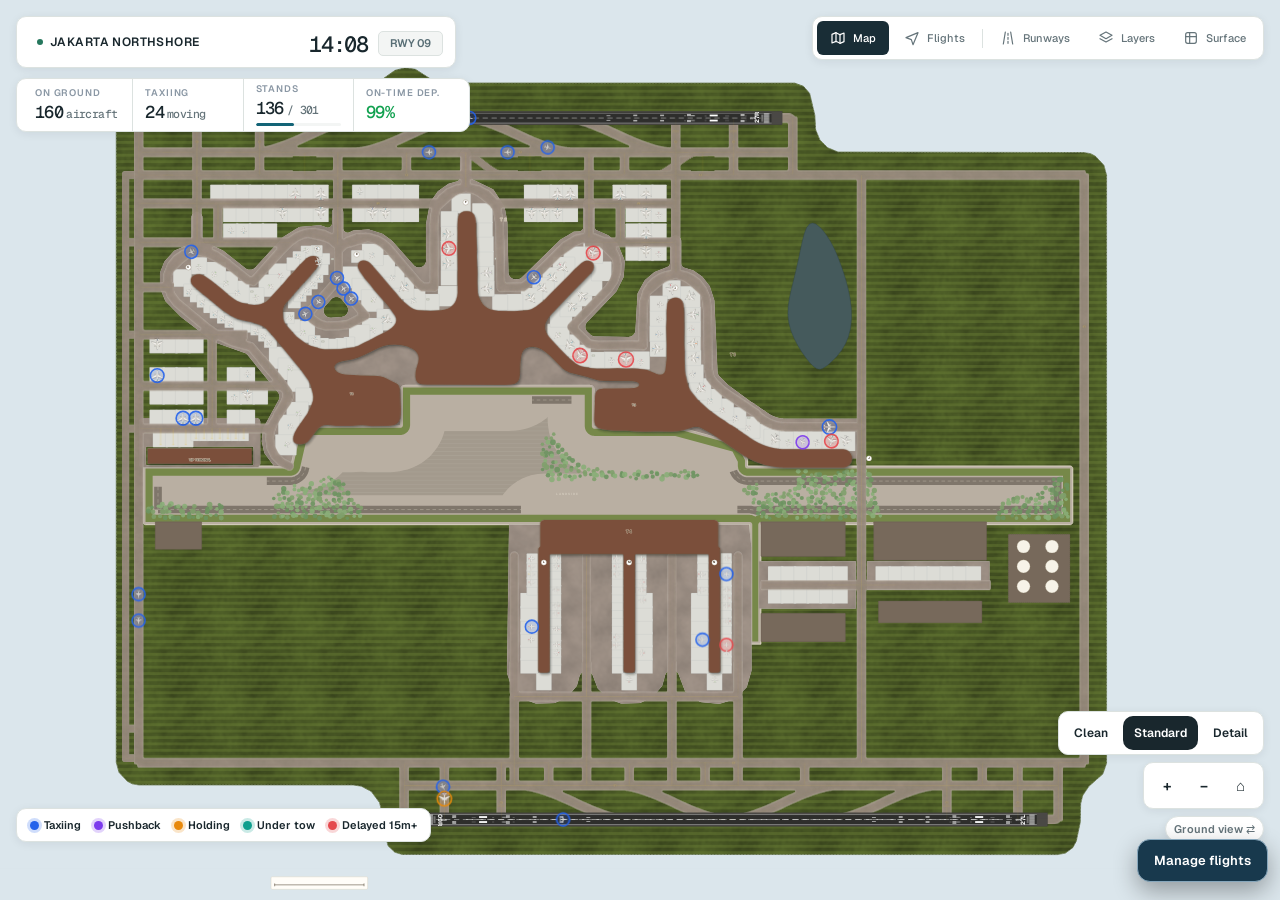
